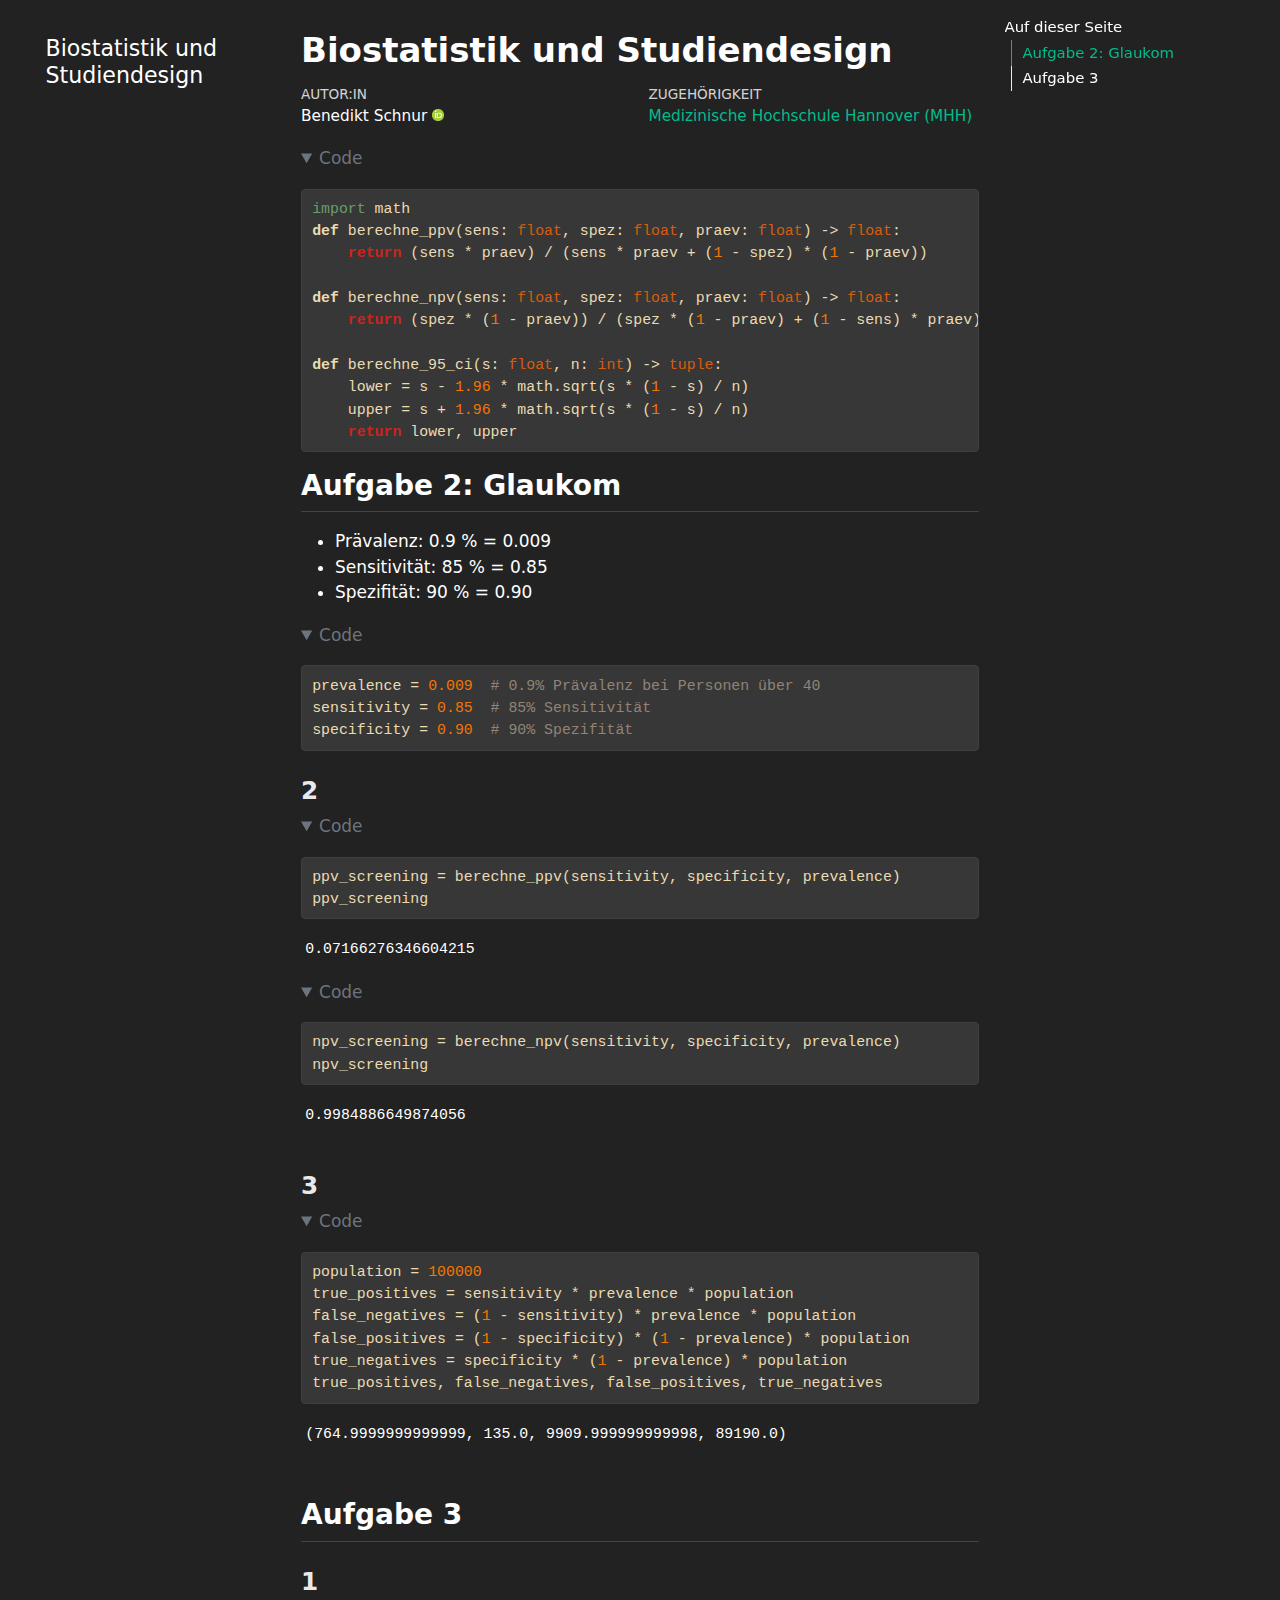
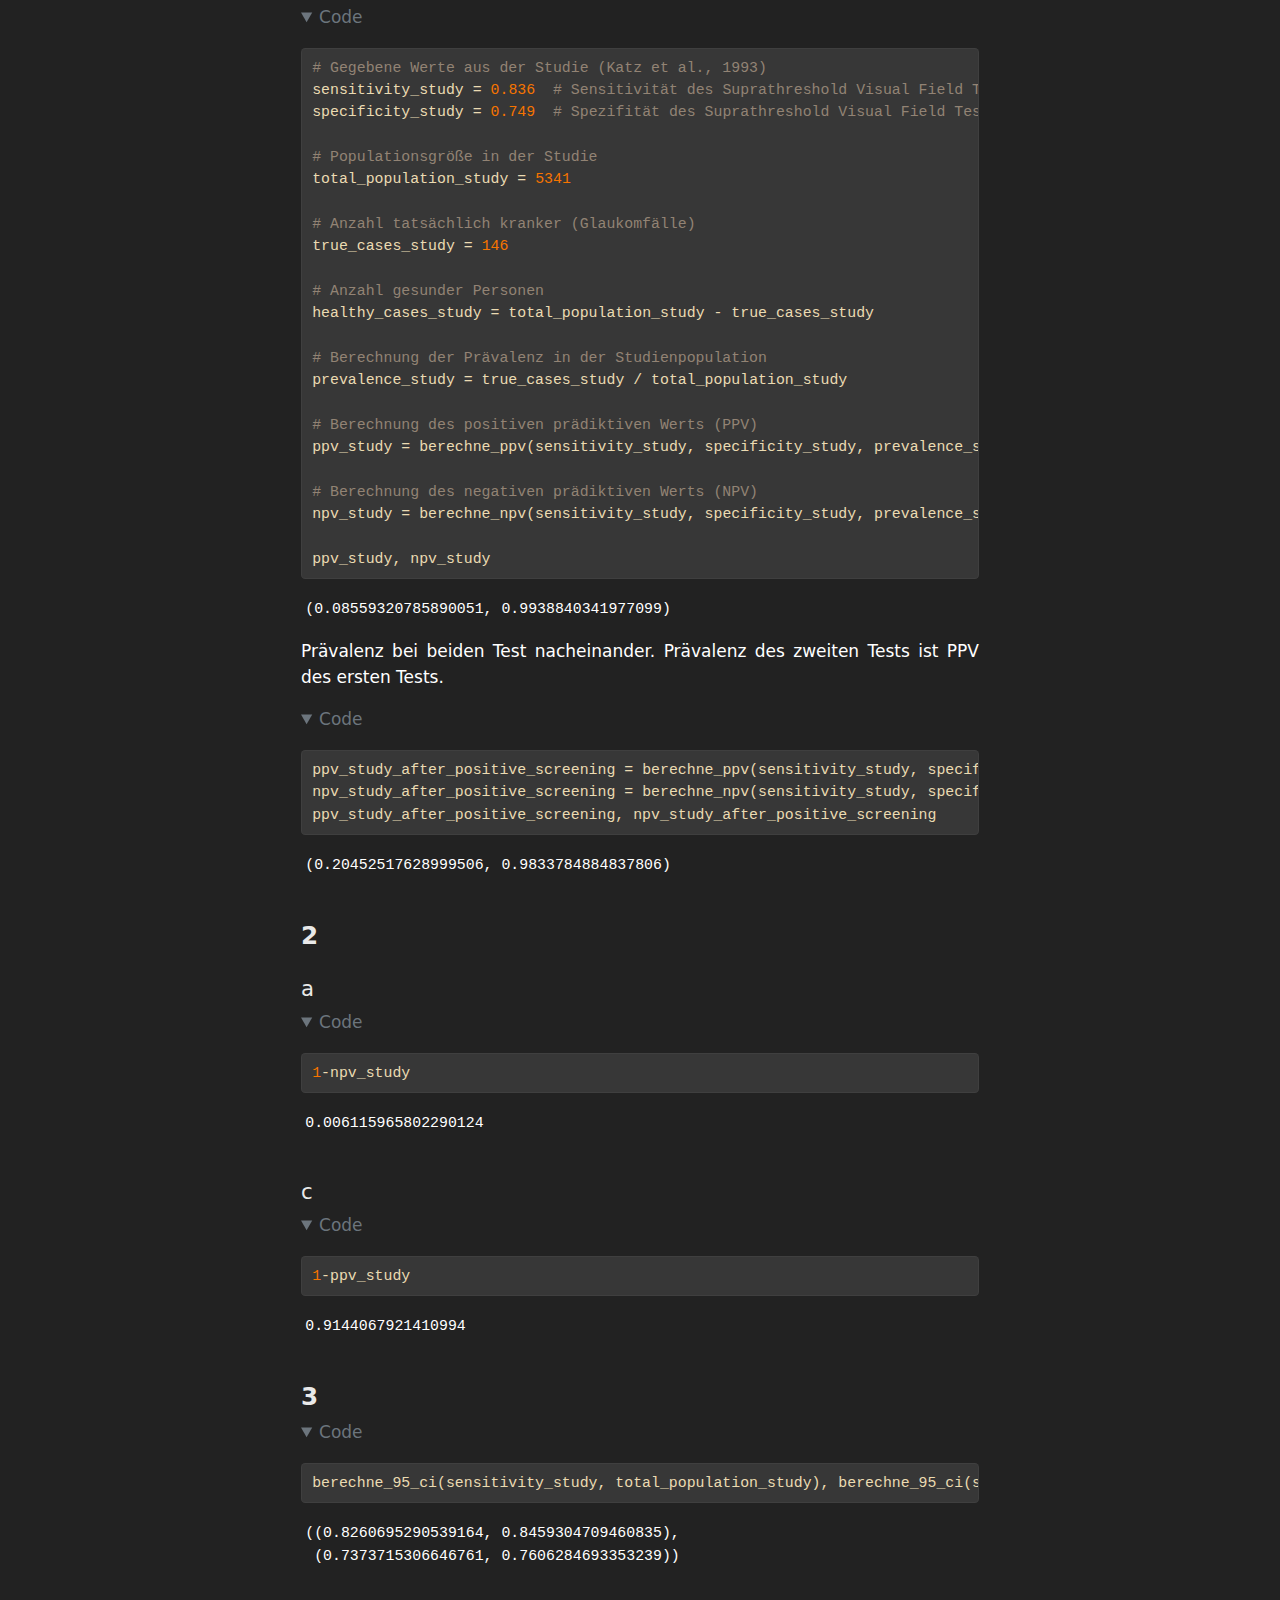
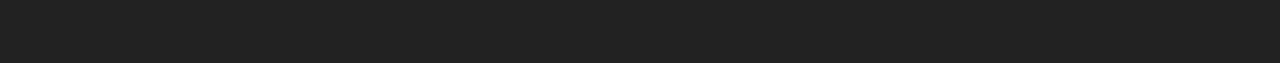
==== index.html @ e406ae49 "Built site for gh-pages" ====
<!DOCTYPE html>
<html xmlns="http://www.w3.org/1999/xhtml" lang="de" xml:lang="de"><head>

<meta charset="utf-8">
<meta name="generator" content="quarto-1.6.40">

<meta name="viewport" content="width=device-width, initial-scale=1.0, user-scalable=yes">

<meta name="author" content="Benedikt Schnur">

<title>Biostatistik und Studiendesign</title>
<style>
code{white-space: pre-wrap;}
span.smallcaps{font-variant: small-caps;}
div.columns{display: flex; gap: min(4vw, 1.5em);}
div.column{flex: auto; overflow-x: auto;}
div.hanging-indent{margin-left: 1.5em; text-indent: -1.5em;}
ul.task-list{list-style: none;}
ul.task-list li input[type="checkbox"] {
width: 0.8em;
margin: 0 0.8em 0.2em -1em;  vertical-align: middle;
}

pre > code.sourceCode { white-space: pre; position: relative; }
pre > code.sourceCode > span { line-height: 1.25; }
pre > code.sourceCode > span:empty { height: 1.2em; }
.sourceCode { overflow: visible; }
code.sourceCode > span { color: inherit; text-decoration: inherit; }
div.sourceCode { margin: 1em 0; }
pre.sourceCode { margin: 0; }
@media screen {
div.sourceCode { overflow: auto; }
}
@media print {
pre > code.sourceCode { white-space: pre-wrap; }
pre > code.sourceCode > span { display: inline-block; text-indent: -5em; padding-left: 5em; }
}
pre.numberSource code
{ counter-reset: source-line 0; }
pre.numberSource code > span
{ position: relative; left: -4em; counter-increment: source-line; }
pre.numberSource code > span > a:first-child::before
{ content: counter(source-line);
position: relative; left: -1em; text-align: right; vertical-align: baseline;
border: none; display: inline-block;
-webkit-touch-callout: none; -webkit-user-select: none;
-khtml-user-select: none; -moz-user-select: none;
-ms-user-select: none; user-select: none;
padding: 0 4px; width: 4em;
}
pre.numberSource { margin-left: 3em; padding-left: 4px; }
div.sourceCode
{ }
@media screen {
pre > code.sourceCode > span > a:first-child::before { text-decoration: underline; }
}
</style>


<script>const headroomChanged = new CustomEvent("quarto-hrChanged", {
  detail: {},
  bubbles: true,
  cancelable: false,
  composed: false,
});

const announceDismiss = () => {
  const annEl = window.document.getElementById("quarto-announcement");
  if (annEl) {
    annEl.remove();

    const annId = annEl.getAttribute("data-announcement-id");
    window.localStorage.setItem(`quarto-announce-${annId}`, "true");
  }
};

const announceRegister = () => {
  const annEl = window.document.getElementById("quarto-announcement");
  if (annEl) {
    const annId = annEl.getAttribute("data-announcement-id");
    const isDismissed =
      window.localStorage.getItem(`quarto-announce-${annId}`) || false;
    if (isDismissed) {
      announceDismiss();
      return;
    } else {
      annEl.classList.remove("hidden");
    }

    const actionEl = annEl.querySelector(".quarto-announcement-action");
    if (actionEl) {
      actionEl.addEventListener("click", function (e) {
        e.preventDefault();
        // Hide the bar immediately
        announceDismiss();
      });
    }
  }
};

window.document.addEventListener("DOMContentLoaded", function () {
  let init = false;

  announceRegister();

  // Manage the back to top button, if one is present.
  let lastScrollTop = window.pageYOffset || document.documentElement.scrollTop;
  const scrollDownBuffer = 5;
  const scrollUpBuffer = 35;
  const btn = document.getElementById("quarto-back-to-top");
  const hideBackToTop = () => {
    btn.style.display = "none";
  };
  const showBackToTop = () => {
    btn.style.display = "inline-block";
  };
  if (btn) {
    window.document.addEventListener(
      "scroll",
      function () {
        const currentScrollTop =
          window.pageYOffset || document.documentElement.scrollTop;

        // Shows and hides the button 'intelligently' as the user scrolls
        if (currentScrollTop - scrollDownBuffer > lastScrollTop) {
          hideBackToTop();
          lastScrollTop = currentScrollTop <= 0 ? 0 : currentScrollTop;
        } else if (currentScrollTop < lastScrollTop - scrollUpBuffer) {
          showBackToTop();
          lastScrollTop = currentScrollTop <= 0 ? 0 : currentScrollTop;
        }

        // Show the button at the bottom, hides it at the top
        if (currentScrollTop <= 0) {
          hideBackToTop();
        } else if (
          window.innerHeight + currentScrollTop >=
          document.body.offsetHeight
        ) {
          showBackToTop();
        }
      },
      false
    );
  }

  function throttle(func, wait) {
    var timeout;
    return function () {
      const context = this;
      const args = arguments;
      const later = function () {
        clearTimeout(timeout);
        timeout = null;
        func.apply(context, args);
      };

      if (!timeout) {
        timeout = setTimeout(later, wait);
      }
    };
  }

  function headerOffset() {
    // Set an offset if there is are fixed top navbar
    const headerEl = window.document.querySelector("header.fixed-top");
    if (headerEl) {
      return headerEl.clientHeight;
    } else {
      return 0;
    }
  }

  function footerOffset() {
    const footerEl = window.document.querySelector("footer.footer");
    if (footerEl) {
      return footerEl.clientHeight;
    } else {
      return 0;
    }
  }

  function dashboardOffset() {
    const dashboardNavEl = window.document.getElementById(
      "quarto-dashboard-header"
    );
    if (dashboardNavEl !== null) {
      return dashboardNavEl.clientHeight;
    } else {
      return 0;
    }
  }

  function updateDocumentOffsetWithoutAnimation() {
    updateDocumentOffset(false);
  }

  function updateDocumentOffset(animated) {
    // set body offset
    const topOffset = headerOffset();
    const bodyOffset = topOffset + footerOffset() + dashboardOffset();
    const bodyEl = window.document.body;
    bodyEl.setAttribute("data-bs-offset", topOffset);
    bodyEl.style.paddingTop = topOffset + "px";

    // deal with sidebar offsets
    const sidebars = window.document.querySelectorAll(
      ".sidebar, .headroom-target"
    );
    sidebars.forEach((sidebar) => {
      if (!animated) {
        sidebar.classList.add("notransition");
        // Remove the no transition class after the animation has time to complete
        setTimeout(function () {
          sidebar.classList.remove("notransition");
        }, 201);
      }

      if (window.Headroom && sidebar.classList.contains("sidebar-unpinned")) {
        sidebar.style.top = "0";
        sidebar.style.maxHeight = "100vh";
      } else {
        sidebar.style.top = topOffset + "px";
        sidebar.style.maxHeight = "calc(100vh - " + topOffset + "px)";
      }
    });

    // allow space for footer
    const mainContainer = window.document.querySelector(".quarto-container");
    if (mainContainer) {
      mainContainer.style.minHeight = "calc(100vh - " + bodyOffset + "px)";
    }

    // link offset
    let linkStyle = window.document.querySelector("#quarto-target-style");
    if (!linkStyle) {
      linkStyle = window.document.createElement("style");
      linkStyle.setAttribute("id", "quarto-target-style");
      window.document.head.appendChild(linkStyle);
    }
    while (linkStyle.firstChild) {
      linkStyle.removeChild(linkStyle.firstChild);
    }
    if (topOffset > 0) {
      linkStyle.appendChild(
        window.document.createTextNode(`
      section:target::before {
        content: "";
        display: block;
        height: ${topOffset}px;
        margin: -${topOffset}px 0 0;
      }`)
      );
    }
    if (init) {
      window.dispatchEvent(headroomChanged);
    }
    init = true;
  }

  // initialize headroom
  var header = window.document.querySelector("#quarto-header");
  if (header && window.Headroom) {
    const headroom = new window.Headroom(header, {
      tolerance: 5,
      onPin: function () {
        const sidebars = window.document.querySelectorAll(
          ".sidebar, .headroom-target"
        );
        sidebars.forEach((sidebar) => {
          sidebar.classList.remove("sidebar-unpinned");
        });
        updateDocumentOffset();
      },
      onUnpin: function () {
        const sidebars = window.document.querySelectorAll(
          ".sidebar, .headroom-target"
        );
        sidebars.forEach((sidebar) => {
          sidebar.classList.add("sidebar-unpinned");
        });
        updateDocumentOffset();
      },
    });
    headroom.init();

    let frozen = false;
    window.quartoToggleHeadroom = function () {
      if (frozen) {
        headroom.unfreeze();
        frozen = false;
      } else {
        headroom.freeze();
        frozen = true;
      }
    };
  }

  window.addEventListener(
    "hashchange",
    function (e) {
      if (
        getComputedStyle(document.documentElement).scrollBehavior !== "smooth"
      ) {
        window.scrollTo(0, window.pageYOffset - headerOffset());
      }
    },
    false
  );

  // Observe size changed for the header
  const headerEl = window.document.querySelector("header.fixed-top");
  if (headerEl && window.ResizeObserver) {
    const observer = new window.ResizeObserver(() => {
      setTimeout(updateDocumentOffsetWithoutAnimation, 0);
    });
    observer.observe(headerEl, {
      attributes: true,
      childList: true,
      characterData: true,
    });
  } else {
    window.addEventListener(
      "resize",
      throttle(updateDocumentOffsetWithoutAnimation, 50)
    );
  }
  setTimeout(updateDocumentOffsetWithoutAnimation, 250);

  // fixup index.html links if we aren't on the filesystem
  if (window.location.protocol !== "file:") {
    const links = window.document.querySelectorAll("a");
    for (let i = 0; i < links.length; i++) {
      if (links[i].href) {
        links[i].dataset.originalHref = links[i].href;
        links[i].href = links[i].href.replace(/\/index\.html/, "/");
      }
    }

    // Fixup any sharing links that require urls
    // Append url to any sharing urls
    const sharingLinks = window.document.querySelectorAll(
      "a.sidebar-tools-main-item, a.quarto-navigation-tool, a.quarto-navbar-tools, a.quarto-navbar-tools-item"
    );
    for (let i = 0; i < sharingLinks.length; i++) {
      const sharingLink = sharingLinks[i];
      const href = sharingLink.getAttribute("href");
      if (href) {
        sharingLink.setAttribute(
          "href",
          href.replace("|url|", window.location.href)
        );
      }
    }

    // Scroll the active navigation item into view, if necessary
    const navSidebar = window.document.querySelector("nav#quarto-sidebar");
    if (navSidebar) {
      // Find the active item
      const activeItem = navSidebar.querySelector("li.sidebar-item a.active");
      if (activeItem) {
        // Wait for the scroll height and height to resolve by observing size changes on the
        // nav element that is scrollable
        const resizeObserver = new ResizeObserver((_entries) => {
          // The bottom of the element
          const elBottom = activeItem.offsetTop;
          const viewBottom = navSidebar.scrollTop + navSidebar.clientHeight;

          // The element height and scroll height are the same, then we are still loading
          if (viewBottom !== navSidebar.scrollHeight) {
            // Determine if the item isn't visible and scroll to it
            if (elBottom >= viewBottom) {
              navSidebar.scrollTop = elBottom;
            }

            // stop observing now since we've completed the scroll
            resizeObserver.unobserve(navSidebar);
          }
        });
        resizeObserver.observe(navSidebar);
      }
    }
  }
});
</script>
<script>/*!
 * headroom.js v0.12.0 - Give your page some headroom. Hide your header until you need it
 * Copyright (c) 2020 Nick Williams - http://wicky.nillia.ms/headroom.js
 * License: MIT
 */

!function(t,n){"object"==typeof exports&&"undefined"!=typeof module?module.exports=n():"function"==typeof define&&define.amd?define(n):(t=t||self).Headroom=n()}(this,function(){"use strict";function t(){return"undefined"!=typeof window}function d(t){return function(t){return t&&t.document&&function(t){return 9===t.nodeType}(t.document)}(t)?function(t){var n=t.document,o=n.body,s=n.documentElement;return{scrollHeight:function(){return Math.max(o.scrollHeight,s.scrollHeight,o.offsetHeight,s.offsetHeight,o.clientHeight,s.clientHeight)},height:function(){return t.innerHeight||s.clientHeight||o.clientHeight},scrollY:function(){return void 0!==t.pageYOffset?t.pageYOffset:(s||o.parentNode||o).scrollTop}}}(t):function(t){return{scrollHeight:function(){return Math.max(t.scrollHeight,t.offsetHeight,t.clientHeight)},height:function(){return Math.max(t.offsetHeight,t.clientHeight)},scrollY:function(){return t.scrollTop}}}(t)}function n(t,s,e){var n,o=function(){var n=!1;try{var t={get passive(){n=!0}};window.addEventListener("test",t,t),window.removeEventListener("test",t,t)}catch(t){n=!1}return n}(),i=!1,r=d(t),l=r.scrollY(),a={};function c(){var t=Math.round(r.scrollY()),n=r.height(),o=r.scrollHeight();a.scrollY=t,a.lastScrollY=l,a.direction=l<t?"down":"up",a.distance=Math.abs(t-l),a.isOutOfBounds=t<0||o<t+n,a.top=t<=s.offset[a.direction],a.bottom=o<=t+n,a.toleranceExceeded=a.distance>s.tolerance[a.direction],e(a),l=t,i=!1}function h(){i||(i=!0,n=requestAnimationFrame(c))}var u=!!o&&{passive:!0,capture:!1};return t.addEventListener("scroll",h,u),c(),{destroy:function(){cancelAnimationFrame(n),t.removeEventListener("scroll",h,u)}}}function o(t){return t===Object(t)?t:{down:t,up:t}}function s(t,n){n=n||{},Object.assign(this,s.options,n),this.classes=Object.assign({},s.options.classes,n.classes),this.elem=t,this.tolerance=o(this.tolerance),this.offset=o(this.offset),this.initialised=!1,this.frozen=!1}return s.prototype={constructor:s,init:function(){return s.cutsTheMustard&&!this.initialised&&(this.addClass("initial"),this.initialised=!0,setTimeout(function(t){t.scrollTracker=n(t.scroller,{offset:t.offset,tolerance:t.tolerance},t.update.bind(t))},100,this)),this},destroy:function(){this.initialised=!1,Object.keys(this.classes).forEach(this.removeClass,this),this.scrollTracker.destroy()},unpin:function(){!this.hasClass("pinned")&&this.hasClass("unpinned")||(this.addClass("unpinned"),this.removeClass("pinned"),this.onUnpin&&this.onUnpin.call(this))},pin:function(){this.hasClass("unpinned")&&(this.addClass("pinned"),this.removeClass("unpinned"),this.onPin&&this.onPin.call(this))},freeze:function(){this.frozen=!0,this.addClass("frozen")},unfreeze:function(){this.frozen=!1,this.removeClass("frozen")},top:function(){this.hasClass("top")||(this.addClass("top"),this.removeClass("notTop"),this.onTop&&this.onTop.call(this))},notTop:function(){this.hasClass("notTop")||(this.addClass("notTop"),this.removeClass("top"),this.onNotTop&&this.onNotTop.call(this))},bottom:function(){this.hasClass("bottom")||(this.addClass("bottom"),this.removeClass("notBottom"),this.onBottom&&this.onBottom.call(this))},notBottom:function(){this.hasClass("notBottom")||(this.addClass("notBottom"),this.removeClass("bottom"),this.onNotBottom&&this.onNotBottom.call(this))},shouldUnpin:function(t){return"down"===t.direction&&!t.top&&t.toleranceExceeded},shouldPin:function(t){return"up"===t.direction&&t.toleranceExceeded||t.top},addClass:function(t){this.elem.classList.add.apply(this.elem.classList,this.classes[t].split(" "))},removeClass:function(t){this.elem.classList.remove.apply(this.elem.classList,this.classes[t].split(" "))},hasClass:function(t){return this.classes[t].split(" ").every(function(t){return this.classList.contains(t)},this.elem)},update:function(t){t.isOutOfBounds||!0!==this.frozen&&(t.top?this.top():this.notTop(),t.bottom?this.bottom():this.notBottom(),this.shouldUnpin(t)?this.unpin():this.shouldPin(t)&&this.pin())}},s.options={tolerance:{up:0,down:0},offset:0,scroller:t()?window:null,classes:{frozen:"headroom--frozen",pinned:"headroom--pinned",unpinned:"headroom--unpinned",top:"headroom--top",notTop:"headroom--not-top",bottom:"headroom--bottom",notBottom:"headroom--not-bottom",initial:"headroom"}},s.cutsTheMustard=!!(t()&&function(){}.bind&&"classList"in document.documentElement&&Object.assign&&Object.keys&&requestAnimationFrame),s});
</script>
<script>/*!
 * clipboard.js v2.0.11
 * https://clipboardjs.com/
 *
 * Licensed MIT © Zeno Rocha
 */
!function(t,e){"object"==typeof exports&&"object"==typeof module?module.exports=e():"function"==typeof define&&define.amd?define([],e):"object"==typeof exports?exports.ClipboardJS=e():t.ClipboardJS=e()}(this,function(){return n={686:function(t,e,n){"use strict";n.d(e,{default:function(){return b}});var e=n(279),i=n.n(e),e=n(370),u=n.n(e),e=n(817),r=n.n(e);function c(t){try{return document.execCommand(t)}catch(t){return}}var a=function(t){t=r()(t);return c("cut"),t};function o(t,e){var n,o,t=(n=t,o="rtl"===document.documentElement.getAttribute("dir"),(t=document.createElement("textarea")).style.fontSize="12pt",t.style.border="0",t.style.padding="0",t.style.margin="0",t.style.position="absolute",t.style[o?"right":"left"]="-9999px",o=window.pageYOffset||document.documentElement.scrollTop,t.style.top="".concat(o,"px"),t.setAttribute("readonly",""),t.value=n,t);return e.container.appendChild(t),e=r()(t),c("copy"),t.remove(),e}var f=function(t){var e=1<arguments.length&&void 0!==arguments[1]?arguments[1]:{container:document.body},n="";return"string"==typeof t?n=o(t,e):t instanceof HTMLInputElement&&!["text","search","url","tel","password"].includes(null==t?void 0:t.type)?n=o(t.value,e):(n=r()(t),c("copy")),n};function l(t){return(l="function"==typeof Symbol&&"symbol"==typeof Symbol.iterator?function(t){return typeof t}:function(t){return t&&"function"==typeof Symbol&&t.constructor===Symbol&&t!==Symbol.prototype?"symbol":typeof t})(t)}var s=function(){var t=0<arguments.length&&void 0!==arguments[0]?arguments[0]:{},e=t.action,n=void 0===e?"copy":e,o=t.container,e=t.target,t=t.text;if("copy"!==n&&"cut"!==n)throw new Error('Invalid "action" value, use either "copy" or "cut"');if(void 0!==e){if(!e||"object"!==l(e)||1!==e.nodeType)throw new Error('Invalid "target" value, use a valid Element');if("copy"===n&&e.hasAttribute("disabled"))throw new Error('Invalid "target" attribute. Please use "readonly" instead of "disabled" attribute');if("cut"===n&&(e.hasAttribute("readonly")||e.hasAttribute("disabled")))throw new Error('Invalid "target" attribute. You can\'t cut text from elements with "readonly" or "disabled" attributes')}return t?f(t,{container:o}):e?"cut"===n?a(e):f(e,{container:o}):void 0};function p(t){return(p="function"==typeof Symbol&&"symbol"==typeof Symbol.iterator?function(t){return typeof t}:function(t){return t&&"function"==typeof Symbol&&t.constructor===Symbol&&t!==Symbol.prototype?"symbol":typeof t})(t)}function d(t,e){for(var n=0;n<e.length;n++){var o=e[n];o.enumerable=o.enumerable||!1,o.configurable=!0,"value"in o&&(o.writable=!0),Object.defineProperty(t,o.key,o)}}function y(t,e){return(y=Object.setPrototypeOf||function(t,e){return t.__proto__=e,t})(t,e)}function h(n){var o=function(){if("undefined"==typeof Reflect||!Reflect.construct)return!1;if(Reflect.construct.sham)return!1;if("function"==typeof Proxy)return!0;try{return Date.prototype.toString.call(Reflect.construct(Date,[],function(){})),!0}catch(t){return!1}}();return function(){var t,e=v(n);return t=o?(t=v(this).constructor,Reflect.construct(e,arguments,t)):e.apply(this,arguments),e=this,!(t=t)||"object"!==p(t)&&"function"!=typeof t?function(t){if(void 0!==t)return t;throw new ReferenceError("this hasn't been initialised - super() hasn't been called")}(e):t}}function v(t){return(v=Object.setPrototypeOf?Object.getPrototypeOf:function(t){return t.__proto__||Object.getPrototypeOf(t)})(t)}function m(t,e){t="data-clipboard-".concat(t);if(e.hasAttribute(t))return e.getAttribute(t)}var b=function(){!function(t,e){if("function"!=typeof e&&null!==e)throw new TypeError("Super expression must either be null or a function");t.prototype=Object.create(e&&e.prototype,{constructor:{value:t,writable:!0,configurable:!0}}),e&&y(t,e)}(r,i());var t,e,n,o=h(r);function r(t,e){var n;return function(t){if(!(t instanceof r))throw new TypeError("Cannot call a class as a function")}(this),(n=o.call(this)).resolveOptions(e),n.listenClick(t),n}return t=r,n=[{key:"copy",value:function(t){var e=1<arguments.length&&void 0!==arguments[1]?arguments[1]:{container:document.body};return f(t,e)}},{key:"cut",value:function(t){return a(t)}},{key:"isSupported",value:function(){var t=0<arguments.length&&void 0!==arguments[0]?arguments[0]:["copy","cut"],t="string"==typeof t?[t]:t,e=!!document.queryCommandSupported;return t.forEach(function(t){e=e&&!!document.queryCommandSupported(t)}),e}}],(e=[{key:"resolveOptions",value:function(){var t=0<arguments.length&&void 0!==arguments[0]?arguments[0]:{};this.action="function"==typeof t.action?t.action:this.defaultAction,this.target="function"==typeof t.target?t.target:this.defaultTarget,this.text="function"==typeof t.text?t.text:this.defaultText,this.container="object"===p(t.container)?t.container:document.body}},{key:"listenClick",value:function(t){var e=this;this.listener=u()(t,"click",function(t){return e.onClick(t)})}},{key:"onClick",value:function(t){var e=t.delegateTarget||t.currentTarget,n=this.action(e)||"copy",t=s({action:n,container:this.container,target:this.target(e),text:this.text(e)});this.emit(t?"success":"error",{action:n,text:t,trigger:e,clearSelection:function(){e&&e.focus(),window.getSelection().removeAllRanges()}})}},{key:"defaultAction",value:function(t){return m("action",t)}},{key:"defaultTarget",value:function(t){t=m("target",t);if(t)return document.querySelector(t)}},{key:"defaultText",value:function(t){return m("text",t)}},{key:"destroy",value:function(){this.listener.destroy()}}])&&d(t.prototype,e),n&&d(t,n),r}()},828:function(t){var e;"undefined"==typeof Element||Element.prototype.matches||((e=Element.prototype).matches=e.matchesSelector||e.mozMatchesSelector||e.msMatchesSelector||e.oMatchesSelector||e.webkitMatchesSelector),t.exports=function(t,e){for(;t&&9!==t.nodeType;){if("function"==typeof t.matches&&t.matches(e))return t;t=t.parentNode}}},438:function(t,e,n){var u=n(828);function i(t,e,n,o,r){var i=function(e,n,t,o){return function(t){t.delegateTarget=u(t.target,n),t.delegateTarget&&o.call(e,t)}}.apply(this,arguments);return t.addEventListener(n,i,r),{destroy:function(){t.removeEventListener(n,i,r)}}}t.exports=function(t,e,n,o,r){return"function"==typeof t.addEventListener?i.apply(null,arguments):"function"==typeof n?i.bind(null,document).apply(null,arguments):("string"==typeof t&&(t=document.querySelectorAll(t)),Array.prototype.map.call(t,function(t){return i(t,e,n,o,r)}))}},879:function(t,n){n.node=function(t){return void 0!==t&&t instanceof HTMLElement&&1===t.nodeType},n.nodeList=function(t){var e=Object.prototype.toString.call(t);return void 0!==t&&("[object NodeList]"===e||"[object HTMLCollection]"===e)&&"length"in t&&(0===t.length||n.node(t[0]))},n.string=function(t){return"string"==typeof t||t instanceof String},n.fn=function(t){return"[object Function]"===Object.prototype.toString.call(t)}},370:function(t,e,n){var f=n(879),l=n(438);t.exports=function(t,e,n){if(!t&&!e&&!n)throw new Error("Missing required arguments");if(!f.string(e))throw new TypeError("Second argument must be a String");if(!f.fn(n))throw new TypeError("Third argument must be a Function");if(f.node(t))return c=e,a=n,(u=t).addEventListener(c,a),{destroy:function(){u.removeEventListener(c,a)}};if(f.nodeList(t))return o=t,r=e,i=n,Array.prototype.forEach.call(o,function(t){t.addEventListener(r,i)}),{destroy:function(){Array.prototype.forEach.call(o,function(t){t.removeEventListener(r,i)})}};if(f.string(t))return t=t,e=e,n=n,l(document.body,t,e,n);throw new TypeError("First argument must be a String, HTMLElement, HTMLCollection, or NodeList");var o,r,i,u,c,a}},817:function(t){t.exports=function(t){var e,n="SELECT"===t.nodeName?(t.focus(),t.value):"INPUT"===t.nodeName||"TEXTAREA"===t.nodeName?((e=t.hasAttribute("readonly"))||t.setAttribute("readonly",""),t.select(),t.setSelectionRange(0,t.value.length),e||t.removeAttribute("readonly"),t.value):(t.hasAttribute("contenteditable")&&t.focus(),n=window.getSelection(),(e=document.createRange()).selectNodeContents(t),n.removeAllRanges(),n.addRange(e),n.toString());return n}},279:function(t){function e(){}e.prototype={on:function(t,e,n){var o=this.e||(this.e={});return(o[t]||(o[t]=[])).push({fn:e,ctx:n}),this},once:function(t,e,n){var o=this;function r(){o.off(t,r),e.apply(n,arguments)}return r._=e,this.on(t,r,n)},emit:function(t){for(var e=[].slice.call(arguments,1),n=((this.e||(this.e={}))[t]||[]).slice(),o=0,r=n.length;o<r;o++)n[o].fn.apply(n[o].ctx,e);return this},off:function(t,e){var n=this.e||(this.e={}),o=n[t],r=[];if(o&&e)for(var i=0,u=o.length;i<u;i++)o[i].fn!==e&&o[i].fn._!==e&&r.push(o[i]);return r.length?n[t]=r:delete n[t],this}},t.exports=e,t.exports.TinyEmitter=e}},r={},o.n=function(t){var e=t&&t.__esModule?function(){return t.default}:function(){return t};return o.d(e,{a:e}),e},o.d=function(t,e){for(var n in e)o.o(e,n)&&!o.o(t,n)&&Object.defineProperty(t,n,{enumerable:!0,get:e[n]})},o.o=function(t,e){return Object.prototype.hasOwnProperty.call(t,e)},o(686).default;function o(t){if(r[t])return r[t].exports;var e=r[t]={exports:{}};return n[t](e,e.exports,o),e.exports}var n,r});</script>
<script>/*! @algolia/autocomplete-js 1.11.1 | MIT License | © Algolia, Inc. and contributors | https://github.com/algolia/autocomplete */
!function(e,t){"object"==typeof exports&&"undefined"!=typeof module?t(exports):"function"==typeof define&&define.amd?define(["exports"],t):t((e="undefined"!=typeof globalThis?globalThis:e||self)["@algolia/autocomplete-js"]={})}(this,(function(e){"use strict";function t(e,t){var n=Object.keys(e);if(Object.getOwnPropertySymbols){var r=Object.getOwnPropertySymbols(e);t&&(r=r.filter((function(t){return Object.getOwnPropertyDescriptor(e,t).enumerable}))),n.push.apply(n,r)}return n}function n(e){for(var n=1;n<arguments.length;n++){var r=null!=arguments[n]?arguments[n]:{};n%2?t(Object(r),!0).forEach((function(t){o(e,t,r[t])})):Object.getOwnPropertyDescriptors?Object.defineProperties(e,Object.getOwnPropertyDescriptors(r)):t(Object(r)).forEach((function(t){Object.defineProperty(e,t,Object.getOwnPropertyDescriptor(r,t))}))}return e}function r(e){return r="function"==typeof Symbol&&"symbol"==typeof Symbol.iterator?function(e){return typeof e}:function(e){return e&&"function"==typeof Symbol&&e.constructor===Symbol&&e!==Symbol.prototype?"symbol":typeof e},r(e)}function o(e,t,n){return(t=function(e){var t=function(e,t){if("object"!=typeof e||null===e)return e;var n=e[Symbol.toPrimitive];if(void 0!==n){var r=n.call(e,t||"default");if("object"!=typeof r)return r;throw new TypeError("@@toPrimitive must return a primitive value.")}return("string"===t?String:Number)(e)}(e,"string");return"symbol"==typeof t?t:String(t)}(t))in e?Object.defineProperty(e,t,{value:n,enumerable:!0,configurable:!0,writable:!0}):e[t]=n,e}function i(){return i=Object.assign?Object.assign.bind():function(e){for(var t=1;t<arguments.length;t++){var n=arguments[t];for(var r in n)Object.prototype.hasOwnProperty.call(n,r)&&(e[r]=n[r])}return e},i.apply(this,arguments)}function u(e,t){if(null==e)return{};var n,r,o=function(e,t){if(null==e)return{};var n,r,o={},i=Object.keys(e);for(r=0;r<i.length;r++)n=i[r],t.indexOf(n)>=0||(o[n]=e[n]);return o}(e,t);if(Object.getOwnPropertySymbols){var i=Object.getOwnPropertySymbols(e);for(r=0;r<i.length;r++)n=i[r],t.indexOf(n)>=0||Object.prototype.propertyIsEnumerable.call(e,n)&&(o[n]=e[n])}return o}function a(e,t){return function(e){if(Array.isArray(e))return e}(e)||function(e,t){var n=null==e?null:"undefined"!=typeof Symbol&&e[Symbol.iterator]||e["@@iterator"];if(null!=n){var r,o,i,u,a=[],l=!0,c=!1;try{if(i=(n=n.call(e)).next,0===t){if(Object(n)!==n)return;l=!1}else for(;!(l=(r=i.call(n)).done)&&(a.push(r.value),a.length!==t);l=!0);}catch(e){c=!0,o=e}finally{try{if(!l&&null!=n.return&&(u=n.return(),Object(u)!==u))return}finally{if(c)throw o}}return a}}(e,t)||c(e,t)||function(){throw new TypeError("Invalid attempt to destructure non-iterable instance.\nIn order to be iterable, non-array objects must have a [Symbol.iterator]() method.")}()}function l(e){return function(e){if(Array.isArray(e))return s(e)}(e)||function(e){if("undefined"!=typeof Symbol&&null!=e[Symbol.iterator]||null!=e["@@iterator"])return Array.from(e)}(e)||c(e)||function(){throw new TypeError("Invalid attempt to spread non-iterable instance.\nIn order to be iterable, non-array objects must have a [Symbol.iterator]() method.")}()}function c(e,t){if(e){if("string"==typeof e)return s(e,t);var n=Object.prototype.toString.call(e).slice(8,-1);return"Object"===n&&e.constructor&&(n=e.constructor.name),"Map"===n||"Set"===n?Array.from(e):"Arguments"===n||/^(?:Ui|I)nt(?:8|16|32)(?:Clamped)?Array$/.test(n)?s(e,t):void 0}}function s(e,t){(null==t||t>e.length)&&(t=e.length);for(var n=0,r=new Array(t);n<t;n++)r[n]=e[n];return r}function f(e){return{current:e}}function p(e,t){var n=void 0;return function(){for(var r=arguments.length,o=new Array(r),i=0;i<r;i++)o[i]=arguments[i];n&&clearTimeout(n),n=setTimeout((function(){return e.apply(void 0,o)}),t)}}function m(e){return e.reduce((function(e,t){return e.concat(t)}),[])}var v=0;function d(){return"autocomplete-".concat(v++)}function y(e,t){return t.reduce((function(e,t){return e&&e[t]}),e)}function b(e){return 0===e.collections.length?0:e.collections.reduce((function(e,t){return e+t.items.length}),0)}function g(e){return e!==Object(e)}function h(e,t){if(e===t)return!0;if(g(e)||g(t)||"function"==typeof e||"function"==typeof t)return e===t;if(Object.keys(e).length!==Object.keys(t).length)return!1;for(var n=0,r=Object.keys(e);n<r.length;n++){var o=r[n];if(!(o in t))return!1;if(!h(e[o],t[o]))return!1}return!0}var O=function(){};var _="1.11.1",S=[{segment:"autocomplete-core",version:_}];function j(e){var t=e.item,n=e.items,r=void 0===n?[]:n;return{index:t.__autocomplete_indexName,items:[t],positions:[1+r.findIndex((function(e){return e.objectID===t.objectID}))],queryID:t.__autocomplete_queryID,algoliaSource:["autocomplete"]}}function P(e,t){return function(e){if(Array.isArray(e))return e}(e)||function(e,t){var n=null==e?null:"undefined"!=typeof Symbol&&e[Symbol.iterator]||e["@@iterator"];if(null!=n){var r,o,i,u,a=[],l=!0,c=!1;try{if(i=(n=n.call(e)).next,0===t){if(Object(n)!==n)return;l=!1}else for(;!(l=(r=i.call(n)).done)&&(a.push(r.value),a.length!==t);l=!0);}catch(e){c=!0,o=e}finally{try{if(!l&&null!=n.return&&(u=n.return(),Object(u)!==u))return}finally{if(c)throw o}}return a}}(e,t)||function(e,t){if(!e)return;if("string"==typeof e)return w(e,t);var n=Object.prototype.toString.call(e).slice(8,-1);"Object"===n&&e.constructor&&(n=e.constructor.name);if("Map"===n||"Set"===n)return Array.from(e);if("Arguments"===n||/^(?:Ui|I)nt(?:8|16|32)(?:Clamped)?Array$/.test(n))return w(e,t)}(e,t)||function(){throw new TypeError("Invalid attempt to destructure non-iterable instance.\nIn order to be iterable, non-array objects must have a [Symbol.iterator]() method.")}()}function w(e,t){(null==t||t>e.length)&&(t=e.length);for(var n=0,r=new Array(t);n<t;n++)r[n]=e[n];return r}var I=["items"],A=["items"];function E(e){return E="function"==typeof Symbol&&"symbol"==typeof Symbol.iterator?function(e){return typeof e}:function(e){return e&&"function"==typeof Symbol&&e.constructor===Symbol&&e!==Symbol.prototype?"symbol":typeof e},E(e)}function D(e){return function(e){if(Array.isArray(e))return C(e)}(e)||function(e){if("undefined"!=typeof Symbol&&null!=e[Symbol.iterator]||null!=e["@@iterator"])return Array.from(e)}(e)||function(e,t){if(!e)return;if("string"==typeof e)return C(e,t);var n=Object.prototype.toString.call(e).slice(8,-1);"Object"===n&&e.constructor&&(n=e.constructor.name);if("Map"===n||"Set"===n)return Array.from(e);if("Arguments"===n||/^(?:Ui|I)nt(?:8|16|32)(?:Clamped)?Array$/.test(n))return C(e,t)}(e)||function(){throw new TypeError("Invalid attempt to spread non-iterable instance.\nIn order to be iterable, non-array objects must have a [Symbol.iterator]() method.")}()}function C(e,t){(null==t||t>e.length)&&(t=e.length);for(var n=0,r=new Array(t);n<t;n++)r[n]=e[n];return r}function k(e,t){if(null==e)return{};var n,r,o=function(e,t){if(null==e)return{};var n,r,o={},i=Object.keys(e);for(r=0;r<i.length;r++)n=i[r],t.indexOf(n)>=0||(o[n]=e[n]);return o}(e,t);if(Object.getOwnPropertySymbols){var i=Object.getOwnPropertySymbols(e);for(r=0;r<i.length;r++)n=i[r],t.indexOf(n)>=0||Object.prototype.propertyIsEnumerable.call(e,n)&&(o[n]=e[n])}return o}function x(e,t){var n=Object.keys(e);if(Object.getOwnPropertySymbols){var r=Object.getOwnPropertySymbols(e);t&&(r=r.filter((function(t){return Object.getOwnPropertyDescriptor(e,t).enumerable}))),n.push.apply(n,r)}return n}function N(e){for(var t=1;t<arguments.length;t++){var n=null!=arguments[t]?arguments[t]:{};t%2?x(Object(n),!0).forEach((function(t){T(e,t,n[t])})):Object.getOwnPropertyDescriptors?Object.defineProperties(e,Object.getOwnPropertyDescriptors(n)):x(Object(n)).forEach((function(t){Object.defineProperty(e,t,Object.getOwnPropertyDescriptor(n,t))}))}return e}function T(e,t,n){return(t=function(e){var t=function(e,t){if("object"!==E(e)||null===e)return e;var n=e[Symbol.toPrimitive];if(void 0!==n){var r=n.call(e,t||"default");if("object"!==E(r))return r;throw new TypeError("@@toPrimitive must return a primitive value.")}return("string"===t?String:Number)(e)}(e,"string");return"symbol"===E(t)?t:String(t)}(t))in e?Object.defineProperty(e,t,{value:n,enumerable:!0,configurable:!0,writable:!0}):e[t]=n,e}function q(e){for(var t=arguments.length>1&&void 0!==arguments[1]?arguments[1]:20,n=[],r=0;r<e.objectIDs.length;r+=t)n.push(N(N({},e),{},{objectIDs:e.objectIDs.slice(r,r+t)}));return n}function B(e){return e.map((function(e){var t=e.items,n=k(e,I);return N(N({},n),{},{objectIDs:(null==t?void 0:t.map((function(e){return e.objectID})))||n.objectIDs})}))}function R(e){var t,n,r,o=(t=P((e.version||"").split(".").map(Number),2),n=t[0],r=t[1],n>=3||2===n&&r>=4||1===n&&r>=10);function i(t,n,r){if(o&&void 0!==r){var i=r[0].__autocomplete_algoliaCredentials,u={"X-Algolia-Application-Id":i.appId,"X-Algolia-API-Key":i.apiKey};e.apply(void 0,[t].concat(D(n),[{headers:u}]))}else e.apply(void 0,[t].concat(D(n)))}return{init:function(t,n){e("init",{appId:t,apiKey:n})},setUserToken:function(t){e("setUserToken",t)},clickedObjectIDsAfterSearch:function(){for(var e=arguments.length,t=new Array(e),n=0;n<e;n++)t[n]=arguments[n];t.length>0&&i("clickedObjectIDsAfterSearch",B(t),t[0].items)},clickedObjectIDs:function(){for(var e=arguments.length,t=new Array(e),n=0;n<e;n++)t[n]=arguments[n];t.length>0&&i("clickedObjectIDs",B(t),t[0].items)},clickedFilters:function(){for(var t=arguments.length,n=new Array(t),r=0;r<t;r++)n[r]=arguments[r];n.length>0&&e.apply(void 0,["clickedFilters"].concat(n))},convertedObjectIDsAfterSearch:function(){for(var e=arguments.length,t=new Array(e),n=0;n<e;n++)t[n]=arguments[n];t.length>0&&i("convertedObjectIDsAfterSearch",B(t),t[0].items)},convertedObjectIDs:function(){for(var e=arguments.length,t=new Array(e),n=0;n<e;n++)t[n]=arguments[n];t.length>0&&i("convertedObjectIDs",B(t),t[0].items)},convertedFilters:function(){for(var t=arguments.length,n=new Array(t),r=0;r<t;r++)n[r]=arguments[r];n.length>0&&e.apply(void 0,["convertedFilters"].concat(n))},viewedObjectIDs:function(){for(var e=arguments.length,t=new Array(e),n=0;n<e;n++)t[n]=arguments[n];t.length>0&&t.reduce((function(e,t){var n=t.items,r=k(t,A);return[].concat(D(e),D(q(N(N({},r),{},{objectIDs:(null==n?void 0:n.map((function(e){return e.objectID})))||r.objectIDs})).map((function(e){return{items:n,payload:e}}))))}),[]).forEach((function(e){var t=e.items;return i("viewedObjectIDs",[e.payload],t)}))},viewedFilters:function(){for(var t=arguments.length,n=new Array(t),r=0;r<t;r++)n[r]=arguments[r];n.length>0&&e.apply(void 0,["viewedFilters"].concat(n))}}}function F(e){var t=e.items.reduce((function(e,t){var n;return e[t.__autocomplete_indexName]=(null!==(n=e[t.__autocomplete_indexName])&&void 0!==n?n:[]).concat(t),e}),{});return Object.keys(t).map((function(e){return{index:e,items:t[e],algoliaSource:["autocomplete"]}}))}function L(e){return e.objectID&&e.__autocomplete_indexName&&e.__autocomplete_queryID}function U(e){return U="function"==typeof Symbol&&"symbol"==typeof Symbol.iterator?function(e){return typeof e}:function(e){return e&&"function"==typeof Symbol&&e.constructor===Symbol&&e!==Symbol.prototype?"symbol":typeof e},U(e)}function M(e){return function(e){if(Array.isArray(e))return H(e)}(e)||function(e){if("undefined"!=typeof Symbol&&null!=e[Symbol.iterator]||null!=e["@@iterator"])return Array.from(e)}(e)||function(e,t){if(!e)return;if("string"==typeof e)return H(e,t);var n=Object.prototype.toString.call(e).slice(8,-1);"Object"===n&&e.constructor&&(n=e.constructor.name);if("Map"===n||"Set"===n)return Array.from(e);if("Arguments"===n||/^(?:Ui|I)nt(?:8|16|32)(?:Clamped)?Array$/.test(n))return H(e,t)}(e)||function(){throw new TypeError("Invalid attempt to spread non-iterable instance.\nIn order to be iterable, non-array objects must have a [Symbol.iterator]() method.")}()}function H(e,t){(null==t||t>e.length)&&(t=e.length);for(var n=0,r=new Array(t);n<t;n++)r[n]=e[n];return r}function V(e,t){var n=Object.keys(e);if(Object.getOwnPropertySymbols){var r=Object.getOwnPropertySymbols(e);t&&(r=r.filter((function(t){return Object.getOwnPropertyDescriptor(e,t).enumerable}))),n.push.apply(n,r)}return n}function W(e){for(var t=1;t<arguments.length;t++){var n=null!=arguments[t]?arguments[t]:{};t%2?V(Object(n),!0).forEach((function(t){K(e,t,n[t])})):Object.getOwnPropertyDescriptors?Object.defineProperties(e,Object.getOwnPropertyDescriptors(n)):V(Object(n)).forEach((function(t){Object.defineProperty(e,t,Object.getOwnPropertyDescriptor(n,t))}))}return e}function K(e,t,n){return(t=function(e){var t=function(e,t){if("object"!==U(e)||null===e)return e;var n=e[Symbol.toPrimitive];if(void 0!==n){var r=n.call(e,t||"default");if("object"!==U(r))return r;throw new TypeError("@@toPrimitive must return a primitive value.")}return("string"===t?String:Number)(e)}(e,"string");return"symbol"===U(t)?t:String(t)}(t))in e?Object.defineProperty(e,t,{value:n,enumerable:!0,configurable:!0,writable:!0}):e[t]=n,e}var Q="2.6.0",$="https://cdn.jsdelivr.net/npm/search-insights@".concat(Q,"/dist/search-insights.min.js"),z=p((function(e){var t=e.onItemsChange,n=e.items,r=e.insights,o=e.state;t({insights:r,insightsEvents:F({items:n}).map((function(e){return W({eventName:"Items Viewed"},e)})),state:o})}),400);function G(e){var t=function(e){return W({onItemsChange:function(e){var t=e.insights,n=e.insightsEvents;t.viewedObjectIDs.apply(t,M(n.map((function(e){return W(W({},e),{},{algoliaSource:[].concat(M(e.algoliaSource||[]),["autocomplete-internal"])})}))))},onSelect:function(e){var t=e.insights,n=e.insightsEvents;t.clickedObjectIDsAfterSearch.apply(t,M(n.map((function(e){return W(W({},e),{},{algoliaSource:[].concat(M(e.algoliaSource||[]),["autocomplete-internal"])})}))))},onActive:O},e)}(e),n=t.insightsClient,r=t.onItemsChange,o=t.onSelect,i=t.onActive,u=n;n||function(e){if("undefined"!=typeof window)e({window:window})}((function(e){var t=e.window,n=t.AlgoliaAnalyticsObject||"aa";"string"==typeof n&&(u=t[n]),u||(t.AlgoliaAnalyticsObject=n,t[n]||(t[n]=function(){t[n].queue||(t[n].queue=[]);for(var e=arguments.length,r=new Array(e),o=0;o<e;o++)r[o]=arguments[o];t[n].queue.push(r)}),t[n].version=Q,u=t[n],function(e){var t="[Autocomplete]: Could not load search-insights.js. Please load it manually following https://alg.li/insights-autocomplete";try{var n=e.document.createElement("script");n.async=!0,n.src=$,n.onerror=function(){console.error(t)},document.body.appendChild(n)}catch(e){console.error(t)}}(t))}));var a=R(u),l=f([]),c=p((function(e){var t=e.state;if(t.isOpen){var n=t.collections.reduce((function(e,t){return[].concat(M(e),M(t.items))}),[]).filter(L);h(l.current.map((function(e){return e.objectID})),n.map((function(e){return e.objectID})))||(l.current=n,n.length>0&&z({onItemsChange:r,items:n,insights:a,state:t}))}}),0);return{name:"aa.algoliaInsightsPlugin",subscribe:function(e){var t=e.setContext,n=e.onSelect,r=e.onActive;function l(e){t({algoliaInsightsPlugin:{__algoliaSearchParameters:W({clickAnalytics:!0},e?{userToken:e}:{}),insights:a}})}u("addAlgoliaAgent","insights-plugin"),l(),u("onUserTokenChange",l),u("getUserToken",null,(function(e,t){l(t)})),n((function(e){var t=e.item,n=e.state,r=e.event,i=e.source;L(t)&&o({state:n,event:r,insights:a,item:t,insightsEvents:[W({eventName:"Item Selected"},j({item:t,items:i.getItems().filter(L)}))]})})),r((function(e){var t=e.item,n=e.source,r=e.state,o=e.event;L(t)&&i({state:r,event:o,insights:a,item:t,insightsEvents:[W({eventName:"Item Active"},j({item:t,items:n.getItems().filter(L)}))]})}))},onStateChange:function(e){var t=e.state;c({state:t})},__autocomplete_pluginOptions:e}}function J(e,t){var n=t;return{then:function(t,r){return J(e.then(Y(t,n,e),Y(r,n,e)),n)},catch:function(t){return J(e.catch(Y(t,n,e)),n)},finally:function(t){return t&&n.onCancelList.push(t),J(e.finally(Y(t&&function(){return n.onCancelList=[],t()},n,e)),n)},cancel:function(){n.isCanceled=!0;var e=n.onCancelList;n.onCancelList=[],e.forEach((function(e){e()}))},isCanceled:function(){return!0===n.isCanceled}}}function X(e){return J(e,{isCanceled:!1,onCancelList:[]})}function Y(e,t,n){return e?function(n){return t.isCanceled?n:e(n)}:n}function Z(e,t,n,r){if(!n)return null;if(e<0&&(null===t||null!==r&&0===t))return n+e;var o=(null===t?-1:t)+e;return o<=-1||o>=n?null===r?null:0:o}function ee(e,t){var n=Object.keys(e);if(Object.getOwnPropertySymbols){var r=Object.getOwnPropertySymbols(e);t&&(r=r.filter((function(t){return Object.getOwnPropertyDescriptor(e,t).enumerable}))),n.push.apply(n,r)}return n}function te(e){for(var t=1;t<arguments.length;t++){var n=null!=arguments[t]?arguments[t]:{};t%2?ee(Object(n),!0).forEach((function(t){ne(e,t,n[t])})):Object.getOwnPropertyDescriptors?Object.defineProperties(e,Object.getOwnPropertyDescriptors(n)):ee(Object(n)).forEach((function(t){Object.defineProperty(e,t,Object.getOwnPropertyDescriptor(n,t))}))}return e}function ne(e,t,n){return(t=function(e){var t=function(e,t){if("object"!==re(e)||null===e)return e;var n=e[Symbol.toPrimitive];if(void 0!==n){var r=n.call(e,t||"default");if("object"!==re(r))return r;throw new TypeError("@@toPrimitive must return a primitive value.")}return("string"===t?String:Number)(e)}(e,"string");return"symbol"===re(t)?t:String(t)}(t))in e?Object.defineProperty(e,t,{value:n,enumerable:!0,configurable:!0,writable:!0}):e[t]=n,e}function re(e){return re="function"==typeof Symbol&&"symbol"==typeof Symbol.iterator?function(e){return typeof e}:function(e){return e&&"function"==typeof Symbol&&e.constructor===Symbol&&e!==Symbol.prototype?"symbol":typeof e},re(e)}function oe(e){var t=function(e){var t=e.collections.map((function(e){return e.items.length})).reduce((function(e,t,n){var r=(e[n-1]||0)+t;return e.push(r),e}),[]).reduce((function(t,n){return n<=e.activeItemId?t+1:t}),0);return e.collections[t]}(e);if(!t)return null;var n=t.items[function(e){for(var t=e.state,n=e.collection,r=!1,o=0,i=0;!1===r;){var u=t.collections[o];if(u===n){r=!0;break}i+=u.items.length,o++}return t.activeItemId-i}({state:e,collection:t})],r=t.source;return{item:n,itemInputValue:r.getItemInputValue({item:n,state:e}),itemUrl:r.getItemUrl({item:n,state:e}),source:r}}function ie(e,t,n){return[e,null==n?void 0:n.sourceId,t].filter(Boolean).join("-").replace(/\s/g,"")}var ue=/((gt|sm)-|galaxy nexus)|samsung[- ]|samsungbrowser/i;function ae(e){return ae="function"==typeof Symbol&&"symbol"==typeof Symbol.iterator?function(e){return typeof e}:function(e){return e&&"function"==typeof Symbol&&e.constructor===Symbol&&e!==Symbol.prototype?"symbol":typeof e},ae(e)}function le(e,t){var n=Object.keys(e);if(Object.getOwnPropertySymbols){var r=Object.getOwnPropertySymbols(e);t&&(r=r.filter((function(t){return Object.getOwnPropertyDescriptor(e,t).enumerable}))),n.push.apply(n,r)}return n}function ce(e,t,n){return(t=function(e){var t=function(e,t){if("object"!==ae(e)||null===e)return e;var n=e[Symbol.toPrimitive];if(void 0!==n){var r=n.call(e,t||"default");if("object"!==ae(r))return r;throw new TypeError("@@toPrimitive must return a primitive value.")}return("string"===t?String:Number)(e)}(e,"string");return"symbol"===ae(t)?t:String(t)}(t))in e?Object.defineProperty(e,t,{value:n,enumerable:!0,configurable:!0,writable:!0}):e[t]=n,e}function se(e,t,n){var r,o=t.initialState;return{getState:function(){return o},dispatch:function(r,i){var u=function(e){for(var t=1;t<arguments.length;t++){var n=null!=arguments[t]?arguments[t]:{};t%2?le(Object(n),!0).forEach((function(t){ce(e,t,n[t])})):Object.getOwnPropertyDescriptors?Object.defineProperties(e,Object.getOwnPropertyDescriptors(n)):le(Object(n)).forEach((function(t){Object.defineProperty(e,t,Object.getOwnPropertyDescriptor(n,t))}))}return e}({},o);o=e(o,{type:r,props:t,payload:i}),n({state:o,prevState:u})},pendingRequests:(r=[],{add:function(e){return r.push(e),e.finally((function(){r=r.filter((function(t){return t!==e}))}))},cancelAll:function(){r.forEach((function(e){return e.cancel()}))},isEmpty:function(){return 0===r.length}})}}function fe(e){return fe="function"==typeof Symbol&&"symbol"==typeof Symbol.iterator?function(e){return typeof e}:function(e){return e&&"function"==typeof Symbol&&e.constructor===Symbol&&e!==Symbol.prototype?"symbol":typeof e},fe(e)}function pe(e,t){var n=Object.keys(e);if(Object.getOwnPropertySymbols){var r=Object.getOwnPropertySymbols(e);t&&(r=r.filter((function(t){return Object.getOwnPropertyDescriptor(e,t).enumerable}))),n.push.apply(n,r)}return n}function me(e){for(var t=1;t<arguments.length;t++){var n=null!=arguments[t]?arguments[t]:{};t%2?pe(Object(n),!0).forEach((function(t){ve(e,t,n[t])})):Object.getOwnPropertyDescriptors?Object.defineProperties(e,Object.getOwnPropertyDescriptors(n)):pe(Object(n)).forEach((function(t){Object.defineProperty(e,t,Object.getOwnPropertyDescriptor(n,t))}))}return e}function ve(e,t,n){return(t=function(e){var t=function(e,t){if("object"!==fe(e)||null===e)return e;var n=e[Symbol.toPrimitive];if(void 0!==n){var r=n.call(e,t||"default");if("object"!==fe(r))return r;throw new TypeError("@@toPrimitive must return a primitive value.")}return("string"===t?String:Number)(e)}(e,"string");return"symbol"===fe(t)?t:String(t)}(t))in e?Object.defineProperty(e,t,{value:n,enumerable:!0,configurable:!0,writable:!0}):e[t]=n,e}function de(e){return de="function"==typeof Symbol&&"symbol"==typeof Symbol.iterator?function(e){return typeof e}:function(e){return e&&"function"==typeof Symbol&&e.constructor===Symbol&&e!==Symbol.prototype?"symbol":typeof e},de(e)}function ye(e){return function(e){if(Array.isArray(e))return be(e)}(e)||function(e){if("undefined"!=typeof Symbol&&null!=e[Symbol.iterator]||null!=e["@@iterator"])return Array.from(e)}(e)||function(e,t){if(!e)return;if("string"==typeof e)return be(e,t);var n=Object.prototype.toString.call(e).slice(8,-1);"Object"===n&&e.constructor&&(n=e.constructor.name);if("Map"===n||"Set"===n)return Array.from(e);if("Arguments"===n||/^(?:Ui|I)nt(?:8|16|32)(?:Clamped)?Array$/.test(n))return be(e,t)}(e)||function(){throw new TypeError("Invalid attempt to spread non-iterable instance.\nIn order to be iterable, non-array objects must have a [Symbol.iterator]() method.")}()}function be(e,t){(null==t||t>e.length)&&(t=e.length);for(var n=0,r=new Array(t);n<t;n++)r[n]=e[n];return r}function ge(e,t){var n=Object.keys(e);if(Object.getOwnPropertySymbols){var r=Object.getOwnPropertySymbols(e);t&&(r=r.filter((function(t){return Object.getOwnPropertyDescriptor(e,t).enumerable}))),n.push.apply(n,r)}return n}function he(e){for(var t=1;t<arguments.length;t++){var n=null!=arguments[t]?arguments[t]:{};t%2?ge(Object(n),!0).forEach((function(t){Oe(e,t,n[t])})):Object.getOwnPropertyDescriptors?Object.defineProperties(e,Object.getOwnPropertyDescriptors(n)):ge(Object(n)).forEach((function(t){Object.defineProperty(e,t,Object.getOwnPropertyDescriptor(n,t))}))}return e}function Oe(e,t,n){return(t=function(e){var t=function(e,t){if("object"!==de(e)||null===e)return e;var n=e[Symbol.toPrimitive];if(void 0!==n){var r=n.call(e,t||"default");if("object"!==de(r))return r;throw new TypeError("@@toPrimitive must return a primitive value.")}return("string"===t?String:Number)(e)}(e,"string");return"symbol"===de(t)?t:String(t)}(t))in e?Object.defineProperty(e,t,{value:n,enumerable:!0,configurable:!0,writable:!0}):e[t]=n,e}function _e(e,t){var n,r="undefined"!=typeof window?window:{},o=e.plugins||[];return he(he({debug:!1,openOnFocus:!1,enterKeyHint:void 0,placeholder:"",autoFocus:!1,defaultActiveItemId:null,stallThreshold:300,insights:!1,environment:r,shouldPanelOpen:function(e){return b(e.state)>0},reshape:function(e){return e.sources}},e),{},{id:null!==(n=e.id)&&void 0!==n?n:d(),plugins:o,initialState:he({activeItemId:null,query:"",completion:null,collections:[],isOpen:!1,status:"idle",context:{}},e.initialState),onStateChange:function(t){var n;null===(n=e.onStateChange)||void 0===n||n.call(e,t),o.forEach((function(e){var n;return null===(n=e.onStateChange)||void 0===n?void 0:n.call(e,t)}))},onSubmit:function(t){var n;null===(n=e.onSubmit)||void 0===n||n.call(e,t),o.forEach((function(e){var n;return null===(n=e.onSubmit)||void 0===n?void 0:n.call(e,t)}))},onReset:function(t){var n;null===(n=e.onReset)||void 0===n||n.call(e,t),o.forEach((function(e){var n;return null===(n=e.onReset)||void 0===n?void 0:n.call(e,t)}))},getSources:function(n){return Promise.all([].concat(ye(o.map((function(e){return e.getSources}))),[e.getSources]).filter(Boolean).map((function(e){return function(e,t){var n=[];return Promise.resolve(e(t)).then((function(e){return Promise.all(e.filter((function(e){return Boolean(e)})).map((function(e){if(e.sourceId,n.includes(e.sourceId))throw new Error("[Autocomplete] The `sourceId` ".concat(JSON.stringify(e.sourceId)," is not unique."));n.push(e.sourceId);var t={getItemInputValue:function(e){return e.state.query},getItemUrl:function(){},onSelect:function(e){(0,e.setIsOpen)(!1)},onActive:O,onResolve:O};Object.keys(t).forEach((function(e){t[e].__default=!0}));var r=te(te({},t),e);return Promise.resolve(r)})))}))}(e,n)}))).then((function(e){return m(e)})).then((function(e){return e.map((function(e){return he(he({},e),{},{onSelect:function(n){e.onSelect(n),t.forEach((function(e){var t;return null===(t=e.onSelect)||void 0===t?void 0:t.call(e,n)}))},onActive:function(n){e.onActive(n),t.forEach((function(e){var t;return null===(t=e.onActive)||void 0===t?void 0:t.call(e,n)}))},onResolve:function(n){e.onResolve(n),t.forEach((function(e){var t;return null===(t=e.onResolve)||void 0===t?void 0:t.call(e,n)}))}})}))}))},navigator:he({navigate:function(e){var t=e.itemUrl;r.location.assign(t)},navigateNewTab:function(e){var t=e.itemUrl,n=r.open(t,"_blank","noopener");null==n||n.focus()},navigateNewWindow:function(e){var t=e.itemUrl;r.open(t,"_blank","noopener")}},e.navigator)})}function Se(e){return Se="function"==typeof Symbol&&"symbol"==typeof Symbol.iterator?function(e){return typeof e}:function(e){return e&&"function"==typeof Symbol&&e.constructor===Symbol&&e!==Symbol.prototype?"symbol":typeof e},Se(e)}function je(e,t){var n=Object.keys(e);if(Object.getOwnPropertySymbols){var r=Object.getOwnPropertySymbols(e);t&&(r=r.filter((function(t){return Object.getOwnPropertyDescriptor(e,t).enumerable}))),n.push.apply(n,r)}return n}function Pe(e){for(var t=1;t<arguments.length;t++){var n=null!=arguments[t]?arguments[t]:{};t%2?je(Object(n),!0).forEach((function(t){we(e,t,n[t])})):Object.getOwnPropertyDescriptors?Object.defineProperties(e,Object.getOwnPropertyDescriptors(n)):je(Object(n)).forEach((function(t){Object.defineProperty(e,t,Object.getOwnPropertyDescriptor(n,t))}))}return e}function we(e,t,n){return(t=function(e){var t=function(e,t){if("object"!==Se(e)||null===e)return e;var n=e[Symbol.toPrimitive];if(void 0!==n){var r=n.call(e,t||"default");if("object"!==Se(r))return r;throw new TypeError("@@toPrimitive must return a primitive value.")}return("string"===t?String:Number)(e)}(e,"string");return"symbol"===Se(t)?t:String(t)}(t))in e?Object.defineProperty(e,t,{value:n,enumerable:!0,configurable:!0,writable:!0}):e[t]=n,e}function Ie(e){return Ie="function"==typeof Symbol&&"symbol"==typeof Symbol.iterator?function(e){return typeof e}:function(e){return e&&"function"==typeof Symbol&&e.constructor===Symbol&&e!==Symbol.prototype?"symbol":typeof e},Ie(e)}function Ae(e,t){var n=Object.keys(e);if(Object.getOwnPropertySymbols){var r=Object.getOwnPropertySymbols(e);t&&(r=r.filter((function(t){return Object.getOwnPropertyDescriptor(e,t).enumerable}))),n.push.apply(n,r)}return n}function Ee(e){for(var t=1;t<arguments.length;t++){var n=null!=arguments[t]?arguments[t]:{};t%2?Ae(Object(n),!0).forEach((function(t){De(e,t,n[t])})):Object.getOwnPropertyDescriptors?Object.defineProperties(e,Object.getOwnPropertyDescriptors(n)):Ae(Object(n)).forEach((function(t){Object.defineProperty(e,t,Object.getOwnPropertyDescriptor(n,t))}))}return e}function De(e,t,n){return(t=function(e){var t=function(e,t){if("object"!==Ie(e)||null===e)return e;var n=e[Symbol.toPrimitive];if(void 0!==n){var r=n.call(e,t||"default");if("object"!==Ie(r))return r;throw new TypeError("@@toPrimitive must return a primitive value.")}return("string"===t?String:Number)(e)}(e,"string");return"symbol"===Ie(t)?t:String(t)}(t))in e?Object.defineProperty(e,t,{value:n,enumerable:!0,configurable:!0,writable:!0}):e[t]=n,e}function Ce(e){return function(e){if(Array.isArray(e))return ke(e)}(e)||function(e){if("undefined"!=typeof Symbol&&null!=e[Symbol.iterator]||null!=e["@@iterator"])return Array.from(e)}(e)||function(e,t){if(!e)return;if("string"==typeof e)return ke(e,t);var n=Object.prototype.toString.call(e).slice(8,-1);"Object"===n&&e.constructor&&(n=e.constructor.name);if("Map"===n||"Set"===n)return Array.from(e);if("Arguments"===n||/^(?:Ui|I)nt(?:8|16|32)(?:Clamped)?Array$/.test(n))return ke(e,t)}(e)||function(){throw new TypeError("Invalid attempt to spread non-iterable instance.\nIn order to be iterable, non-array objects must have a [Symbol.iterator]() method.")}()}function ke(e,t){(null==t||t>e.length)&&(t=e.length);for(var n=0,r=new Array(t);n<t;n++)r[n]=e[n];return r}function xe(e){return Boolean(e.execute)}function Ne(e,t,n){if(o=e,Boolean(null==o?void 0:o.execute)){var r="algolia"===e.requesterId?Object.assign.apply(Object,[{}].concat(Ce(Object.keys(n.context).map((function(e){var t;return null===(t=n.context[e])||void 0===t?void 0:t.__algoliaSearchParameters}))))):{};return Ee(Ee({},e),{},{requests:e.queries.map((function(n){return{query:"algolia"===e.requesterId?Ee(Ee({},n),{},{params:Ee(Ee({},r),n.params)}):n,sourceId:t,transformResponse:e.transformResponse}}))})}var o;return{items:e,sourceId:t}}function Te(e){var t=e.reduce((function(e,t){if(!xe(t))return e.push(t),e;var n=t.searchClient,r=t.execute,o=t.requesterId,i=t.requests,u=e.find((function(e){return xe(t)&&xe(e)&&e.searchClient===n&&Boolean(o)&&e.requesterId===o}));if(u){var a;(a=u.items).push.apply(a,Ce(i))}else{var l={execute:r,requesterId:o,items:i,searchClient:n};e.push(l)}return e}),[]).map((function(e){if(!xe(e))return Promise.resolve(e);var t=e,n=t.execute,r=t.items;return n({searchClient:t.searchClient,requests:r})}));return Promise.all(t).then((function(e){return m(e)}))}function qe(e,t,n){return t.map((function(t){var r,o=e.filter((function(e){return e.sourceId===t.sourceId})),i=o.map((function(e){return e.items})),u=o[0].transformResponse,a=u?u({results:r=i,hits:r.map((function(e){return e.hits})).filter(Boolean),facetHits:r.map((function(e){var t;return null===(t=e.facetHits)||void 0===t?void 0:t.map((function(e){return{label:e.value,count:e.count,_highlightResult:{label:{value:e.highlighted}}}}))})).filter(Boolean)}):i;return t.onResolve({source:t,results:i,items:a,state:n.getState()}),a.every(Boolean),'The `getItems` function from source "'.concat(t.sourceId,'" must return an array of items but returned ').concat(JSON.stringify(void 0),".\n\nDid you forget to return items?\n\nSee: https://www.algolia.com/doc/ui-libraries/autocomplete/core-concepts/sources/#param-getitems"),{source:t,items:a}}))}function Be(e){return Be="function"==typeof Symbol&&"symbol"==typeof Symbol.iterator?function(e){return typeof e}:function(e){return e&&"function"==typeof Symbol&&e.constructor===Symbol&&e!==Symbol.prototype?"symbol":typeof e},Be(e)}var Re=["event","nextState","props","query","refresh","store"];function Fe(e,t){var n=Object.keys(e);if(Object.getOwnPropertySymbols){var r=Object.getOwnPropertySymbols(e);t&&(r=r.filter((function(t){return Object.getOwnPropertyDescriptor(e,t).enumerable}))),n.push.apply(n,r)}return n}function Le(e){for(var t=1;t<arguments.length;t++){var n=null!=arguments[t]?arguments[t]:{};t%2?Fe(Object(n),!0).forEach((function(t){Ue(e,t,n[t])})):Object.getOwnPropertyDescriptors?Object.defineProperties(e,Object.getOwnPropertyDescriptors(n)):Fe(Object(n)).forEach((function(t){Object.defineProperty(e,t,Object.getOwnPropertyDescriptor(n,t))}))}return e}function Ue(e,t,n){return(t=function(e){var t=function(e,t){if("object"!==Be(e)||null===e)return e;var n=e[Symbol.toPrimitive];if(void 0!==n){var r=n.call(e,t||"default");if("object"!==Be(r))return r;throw new TypeError("@@toPrimitive must return a primitive value.")}return("string"===t?String:Number)(e)}(e,"string");return"symbol"===Be(t)?t:String(t)}(t))in e?Object.defineProperty(e,t,{value:n,enumerable:!0,configurable:!0,writable:!0}):e[t]=n,e}function Me(e,t){if(null==e)return{};var n,r,o=function(e,t){if(null==e)return{};var n,r,o={},i=Object.keys(e);for(r=0;r<i.length;r++)n=i[r],t.indexOf(n)>=0||(o[n]=e[n]);return o}(e,t);if(Object.getOwnPropertySymbols){var i=Object.getOwnPropertySymbols(e);for(r=0;r<i.length;r++)n=i[r],t.indexOf(n)>=0||Object.prototype.propertyIsEnumerable.call(e,n)&&(o[n]=e[n])}return o}var He,Ve,We,Ke=null,Qe=(He=-1,Ve=-1,We=void 0,function(e){var t=++He;return Promise.resolve(e).then((function(e){return We&&t<Ve?We:(Ve=t,We=e,e)}))});function $e(e){var t=e.event,n=e.nextState,r=void 0===n?{}:n,o=e.props,i=e.query,u=e.refresh,a=e.store,l=Me(e,Re);Ke&&o.environment.clearTimeout(Ke);var c=l.setCollections,s=l.setIsOpen,f=l.setQuery,p=l.setActiveItemId,v=l.setStatus;if(f(i),p(o.defaultActiveItemId),!i&&!1===o.openOnFocus){var d,y=a.getState().collections.map((function(e){return Le(Le({},e),{},{items:[]})}));v("idle"),c(y),s(null!==(d=r.isOpen)&&void 0!==d?d:o.shouldPanelOpen({state:a.getState()}));var b=X(Qe(y).then((function(){return Promise.resolve()})));return a.pendingRequests.add(b)}v("loading"),Ke=o.environment.setTimeout((function(){v("stalled")}),o.stallThreshold);var g=X(Qe(o.getSources(Le({query:i,refresh:u,state:a.getState()},l)).then((function(e){return Promise.all(e.map((function(e){return Promise.resolve(e.getItems(Le({query:i,refresh:u,state:a.getState()},l))).then((function(t){return Ne(t,e.sourceId,a.getState())}))}))).then(Te).then((function(t){return qe(t,e,a)})).then((function(e){return function(e){var t=e.collections,n=e.props,r=e.state,o=t.reduce((function(e,t){return Pe(Pe({},e),{},we({},t.source.sourceId,Pe(Pe({},t.source),{},{getItems:function(){return m(t.items)}})))}),{}),i=n.plugins.reduce((function(e,t){return t.reshape?t.reshape(e):e}),{sourcesBySourceId:o,state:r}).sourcesBySourceId;return m(n.reshape({sourcesBySourceId:i,sources:Object.values(i),state:r})).filter(Boolean).map((function(e){return{source:e,items:e.getItems()}}))}({collections:e,props:o,state:a.getState()})}))})))).then((function(e){var n;v("idle"),c(e);var f=o.shouldPanelOpen({state:a.getState()});s(null!==(n=r.isOpen)&&void 0!==n?n:o.openOnFocus&&!i&&f||f);var p=oe(a.getState());if(null!==a.getState().activeItemId&&p){var m=p.item,d=p.itemInputValue,y=p.itemUrl,b=p.source;b.onActive(Le({event:t,item:m,itemInputValue:d,itemUrl:y,refresh:u,source:b,state:a.getState()},l))}})).finally((function(){v("idle"),Ke&&o.environment.clearTimeout(Ke)}));return a.pendingRequests.add(g)}function ze(e){return ze="function"==typeof Symbol&&"symbol"==typeof Symbol.iterator?function(e){return typeof e}:function(e){return e&&"function"==typeof Symbol&&e.constructor===Symbol&&e!==Symbol.prototype?"symbol":typeof e},ze(e)}var Ge=["event","props","refresh","store"];function Je(e,t){var n=Object.keys(e);if(Object.getOwnPropertySymbols){var r=Object.getOwnPropertySymbols(e);t&&(r=r.filter((function(t){return Object.getOwnPropertyDescriptor(e,t).enumerable}))),n.push.apply(n,r)}return n}function Xe(e){for(var t=1;t<arguments.length;t++){var n=null!=arguments[t]?arguments[t]:{};t%2?Je(Object(n),!0).forEach((function(t){Ye(e,t,n[t])})):Object.getOwnPropertyDescriptors?Object.defineProperties(e,Object.getOwnPropertyDescriptors(n)):Je(Object(n)).forEach((function(t){Object.defineProperty(e,t,Object.getOwnPropertyDescriptor(n,t))}))}return e}function Ye(e,t,n){return(t=function(e){var t=function(e,t){if("object"!==ze(e)||null===e)return e;var n=e[Symbol.toPrimitive];if(void 0!==n){var r=n.call(e,t||"default");if("object"!==ze(r))return r;throw new TypeError("@@toPrimitive must return a primitive value.")}return("string"===t?String:Number)(e)}(e,"string");return"symbol"===ze(t)?t:String(t)}(t))in e?Object.defineProperty(e,t,{value:n,enumerable:!0,configurable:!0,writable:!0}):e[t]=n,e}function Ze(e,t){if(null==e)return{};var n,r,o=function(e,t){if(null==e)return{};var n,r,o={},i=Object.keys(e);for(r=0;r<i.length;r++)n=i[r],t.indexOf(n)>=0||(o[n]=e[n]);return o}(e,t);if(Object.getOwnPropertySymbols){var i=Object.getOwnPropertySymbols(e);for(r=0;r<i.length;r++)n=i[r],t.indexOf(n)>=0||Object.prototype.propertyIsEnumerable.call(e,n)&&(o[n]=e[n])}return o}function et(e){return et="function"==typeof Symbol&&"symbol"==typeof Symbol.iterator?function(e){return typeof e}:function(e){return e&&"function"==typeof Symbol&&e.constructor===Symbol&&e!==Symbol.prototype?"symbol":typeof e},et(e)}var tt=["props","refresh","store"],nt=["inputElement","formElement","panelElement"],rt=["inputElement"],ot=["inputElement","maxLength"],it=["source"],ut=["item","source"];function at(e,t){var n=Object.keys(e);if(Object.getOwnPropertySymbols){var r=Object.getOwnPropertySymbols(e);t&&(r=r.filter((function(t){return Object.getOwnPropertyDescriptor(e,t).enumerable}))),n.push.apply(n,r)}return n}function lt(e){for(var t=1;t<arguments.length;t++){var n=null!=arguments[t]?arguments[t]:{};t%2?at(Object(n),!0).forEach((function(t){ct(e,t,n[t])})):Object.getOwnPropertyDescriptors?Object.defineProperties(e,Object.getOwnPropertyDescriptors(n)):at(Object(n)).forEach((function(t){Object.defineProperty(e,t,Object.getOwnPropertyDescriptor(n,t))}))}return e}function ct(e,t,n){return(t=function(e){var t=function(e,t){if("object"!==et(e)||null===e)return e;var n=e[Symbol.toPrimitive];if(void 0!==n){var r=n.call(e,t||"default");if("object"!==et(r))return r;throw new TypeError("@@toPrimitive must return a primitive value.")}return("string"===t?String:Number)(e)}(e,"string");return"symbol"===et(t)?t:String(t)}(t))in e?Object.defineProperty(e,t,{value:n,enumerable:!0,configurable:!0,writable:!0}):e[t]=n,e}function st(e,t){if(null==e)return{};var n,r,o=function(e,t){if(null==e)return{};var n,r,o={},i=Object.keys(e);for(r=0;r<i.length;r++)n=i[r],t.indexOf(n)>=0||(o[n]=e[n]);return o}(e,t);if(Object.getOwnPropertySymbols){var i=Object.getOwnPropertySymbols(e);for(r=0;r<i.length;r++)n=i[r],t.indexOf(n)>=0||Object.prototype.propertyIsEnumerable.call(e,n)&&(o[n]=e[n])}return o}function ft(e){var t=e.props,n=e.refresh,r=e.store,o=st(e,tt);return{getEnvironmentProps:function(e){var n=e.inputElement,o=e.formElement,i=e.panelElement;function u(e){!r.getState().isOpen&&r.pendingRequests.isEmpty()||e.target===n||!1===[o,i].some((function(t){return n=t,r=e.target,n===r||n.contains(r);var n,r}))&&(r.dispatch("blur",null),t.debug||r.pendingRequests.cancelAll())}return lt({onTouchStart:u,onMouseDown:u,onTouchMove:function(e){!1!==r.getState().isOpen&&n===t.environment.document.activeElement&&e.target!==n&&n.blur()}},st(e,nt))},getRootProps:function(e){return lt({role:"combobox","aria-expanded":r.getState().isOpen,"aria-haspopup":"listbox","aria-owns":r.getState().isOpen?r.getState().collections.map((function(e){var n=e.source;return ie(t.id,"list",n)})).join(" "):void 0,"aria-labelledby":ie(t.id,"label")},e)},getFormProps:function(e){return e.inputElement,lt({action:"",noValidate:!0,role:"search",onSubmit:function(i){var u;i.preventDefault(),t.onSubmit(lt({event:i,refresh:n,state:r.getState()},o)),r.dispatch("submit",null),null===(u=e.inputElement)||void 0===u||u.blur()},onReset:function(i){var u;i.preventDefault(),t.onReset(lt({event:i,refresh:n,state:r.getState()},o)),r.dispatch("reset",null),null===(u=e.inputElement)||void 0===u||u.focus()}},st(e,rt))},getLabelProps:function(e){return lt({htmlFor:ie(t.id,"input"),id:ie(t.id,"label")},e)},getInputProps:function(e){var i;function u(e){(t.openOnFocus||Boolean(r.getState().query))&&$e(lt({event:e,props:t,query:r.getState().completion||r.getState().query,refresh:n,store:r},o)),r.dispatch("focus",null)}var a=e||{};a.inputElement;var l=a.maxLength,c=void 0===l?512:l,s=st(a,ot),f=oe(r.getState()),p=function(e){return Boolean(e&&e.match(ue))}((null===(i=t.environment.navigator)||void 0===i?void 0:i.userAgent)||""),m=t.enterKeyHint||(null!=f&&f.itemUrl&&!p?"go":"search");return lt({"aria-autocomplete":"both","aria-activedescendant":r.getState().isOpen&&null!==r.getState().activeItemId?ie(t.id,"item-".concat(r.getState().activeItemId),null==f?void 0:f.source):void 0,"aria-controls":r.getState().isOpen?r.getState().collections.map((function(e){var n=e.source;return ie(t.id,"list",n)})).join(" "):void 0,"aria-labelledby":ie(t.id,"label"),value:r.getState().completion||r.getState().query,id:ie(t.id,"input"),autoComplete:"off",autoCorrect:"off",autoCapitalize:"off",enterKeyHint:m,spellCheck:"false",autoFocus:t.autoFocus,placeholder:t.placeholder,maxLength:c,type:"search",onChange:function(e){$e(lt({event:e,props:t,query:e.currentTarget.value.slice(0,c),refresh:n,store:r},o))},onKeyDown:function(e){!function(e){var t=e.event,n=e.props,r=e.refresh,o=e.store,i=Ze(e,Ge);if("ArrowUp"===t.key||"ArrowDown"===t.key){var u=function(){var e=oe(o.getState()),t=n.environment.document.getElementById(ie(n.id,"item-".concat(o.getState().activeItemId),null==e?void 0:e.source));t&&(t.scrollIntoViewIfNeeded?t.scrollIntoViewIfNeeded(!1):t.scrollIntoView(!1))},a=function(){var e=oe(o.getState());if(null!==o.getState().activeItemId&&e){var n=e.item,u=e.itemInputValue,a=e.itemUrl,l=e.source;l.onActive(Xe({event:t,item:n,itemInputValue:u,itemUrl:a,refresh:r,source:l,state:o.getState()},i))}};t.preventDefault(),!1===o.getState().isOpen&&(n.openOnFocus||Boolean(o.getState().query))?$e(Xe({event:t,props:n,query:o.getState().query,refresh:r,store:o},i)).then((function(){o.dispatch(t.key,{nextActiveItemId:n.defaultActiveItemId}),a(),setTimeout(u,0)})):(o.dispatch(t.key,{}),a(),u())}else if("Escape"===t.key)t.preventDefault(),o.dispatch(t.key,null),o.pendingRequests.cancelAll();else if("Tab"===t.key)o.dispatch("blur",null),o.pendingRequests.cancelAll();else if("Enter"===t.key){if(null===o.getState().activeItemId||o.getState().collections.every((function(e){return 0===e.items.length})))return void(n.debug||o.pendingRequests.cancelAll());t.preventDefault();var l=oe(o.getState()),c=l.item,s=l.itemInputValue,f=l.itemUrl,p=l.source;if(t.metaKey||t.ctrlKey)void 0!==f&&(p.onSelect(Xe({event:t,item:c,itemInputValue:s,itemUrl:f,refresh:r,source:p,state:o.getState()},i)),n.navigator.navigateNewTab({itemUrl:f,item:c,state:o.getState()}));else if(t.shiftKey)void 0!==f&&(p.onSelect(Xe({event:t,item:c,itemInputValue:s,itemUrl:f,refresh:r,source:p,state:o.getState()},i)),n.navigator.navigateNewWindow({itemUrl:f,item:c,state:o.getState()}));else if(t.altKey);else{if(void 0!==f)return p.onSelect(Xe({event:t,item:c,itemInputValue:s,itemUrl:f,refresh:r,source:p,state:o.getState()},i)),void n.navigator.navigate({itemUrl:f,item:c,state:o.getState()});$e(Xe({event:t,nextState:{isOpen:!1},props:n,query:s,refresh:r,store:o},i)).then((function(){p.onSelect(Xe({event:t,item:c,itemInputValue:s,itemUrl:f,refresh:r,source:p,state:o.getState()},i))}))}}}(lt({event:e,props:t,refresh:n,store:r},o))},onFocus:u,onBlur:O,onClick:function(n){e.inputElement!==t.environment.document.activeElement||r.getState().isOpen||u(n)}},s)},getPanelProps:function(e){return lt({onMouseDown:function(e){e.preventDefault()},onMouseLeave:function(){r.dispatch("mouseleave",null)}},e)},getListProps:function(e){var n=e||{},r=n.source,o=st(n,it);return lt({role:"listbox","aria-labelledby":ie(t.id,"label"),id:ie(t.id,"list",r)},o)},getItemProps:function(e){var i=e.item,u=e.source,a=st(e,ut);return lt({id:ie(t.id,"item-".concat(i.__autocomplete_id),u),role:"option","aria-selected":r.getState().activeItemId===i.__autocomplete_id,onMouseMove:function(e){if(i.__autocomplete_id!==r.getState().activeItemId){r.dispatch("mousemove",i.__autocomplete_id);var t=oe(r.getState());if(null!==r.getState().activeItemId&&t){var u=t.item,a=t.itemInputValue,l=t.itemUrl,c=t.source;c.onActive(lt({event:e,item:u,itemInputValue:a,itemUrl:l,refresh:n,source:c,state:r.getState()},o))}}},onMouseDown:function(e){e.preventDefault()},onClick:function(e){var a=u.getItemInputValue({item:i,state:r.getState()}),l=u.getItemUrl({item:i,state:r.getState()});(l?Promise.resolve():$e(lt({event:e,nextState:{isOpen:!1},props:t,query:a,refresh:n,store:r},o))).then((function(){u.onSelect(lt({event:e,item:i,itemInputValue:a,itemUrl:l,refresh:n,source:u,state:r.getState()},o))}))}},a)}}}function pt(e){return pt="function"==typeof Symbol&&"symbol"==typeof Symbol.iterator?function(e){return typeof e}:function(e){return e&&"function"==typeof Symbol&&e.constructor===Symbol&&e!==Symbol.prototype?"symbol":typeof e},pt(e)}function mt(e,t){var n=Object.keys(e);if(Object.getOwnPropertySymbols){var r=Object.getOwnPropertySymbols(e);t&&(r=r.filter((function(t){return Object.getOwnPropertyDescriptor(e,t).enumerable}))),n.push.apply(n,r)}return n}function vt(e){for(var t=1;t<arguments.length;t++){var n=null!=arguments[t]?arguments[t]:{};t%2?mt(Object(n),!0).forEach((function(t){dt(e,t,n[t])})):Object.getOwnPropertyDescriptors?Object.defineProperties(e,Object.getOwnPropertyDescriptors(n)):mt(Object(n)).forEach((function(t){Object.defineProperty(e,t,Object.getOwnPropertyDescriptor(n,t))}))}return e}function dt(e,t,n){return(t=function(e){var t=function(e,t){if("object"!==pt(e)||null===e)return e;var n=e[Symbol.toPrimitive];if(void 0!==n){var r=n.call(e,t||"default");if("object"!==pt(r))return r;throw new TypeError("@@toPrimitive must return a primitive value.")}return("string"===t?String:Number)(e)}(e,"string");return"symbol"===pt(t)?t:String(t)}(t))in e?Object.defineProperty(e,t,{value:n,enumerable:!0,configurable:!0,writable:!0}):e[t]=n,e}function yt(e){var t,n,r,o,i=e.plugins,u=e.options,a=null===(t=((null===(n=u.__autocomplete_metadata)||void 0===n?void 0:n.userAgents)||[])[0])||void 0===t?void 0:t.segment,l=a?dt({},a,Object.keys((null===(r=u.__autocomplete_metadata)||void 0===r?void 0:r.options)||{})):{};return{plugins:i.map((function(e){return{name:e.name,options:Object.keys(e.__autocomplete_pluginOptions||[])}})),options:vt({"autocomplete-core":Object.keys(u)},l),ua:S.concat((null===(o=u.__autocomplete_metadata)||void 0===o?void 0:o.userAgents)||[])}}function bt(e){var t,n=e.state;return!1===n.isOpen||null===n.activeItemId?null:(null===(t=oe(n))||void 0===t?void 0:t.itemInputValue)||null}function gt(e){return gt="function"==typeof Symbol&&"symbol"==typeof Symbol.iterator?function(e){return typeof e}:function(e){return e&&"function"==typeof Symbol&&e.constructor===Symbol&&e!==Symbol.prototype?"symbol":typeof e},gt(e)}function ht(e,t){var n=Object.keys(e);if(Object.getOwnPropertySymbols){var r=Object.getOwnPropertySymbols(e);t&&(r=r.filter((function(t){return Object.getOwnPropertyDescriptor(e,t).enumerable}))),n.push.apply(n,r)}return n}function Ot(e){for(var t=1;t<arguments.length;t++){var n=null!=arguments[t]?arguments[t]:{};t%2?ht(Object(n),!0).forEach((function(t){_t(e,t,n[t])})):Object.getOwnPropertyDescriptors?Object.defineProperties(e,Object.getOwnPropertyDescriptors(n)):ht(Object(n)).forEach((function(t){Object.defineProperty(e,t,Object.getOwnPropertyDescriptor(n,t))}))}return e}function _t(e,t,n){return(t=function(e){var t=function(e,t){if("object"!==gt(e)||null===e)return e;var n=e[Symbol.toPrimitive];if(void 0!==n){var r=n.call(e,t||"default");if("object"!==gt(r))return r;throw new TypeError("@@toPrimitive must return a primitive value.")}return("string"===t?String:Number)(e)}(e,"string");return"symbol"===gt(t)?t:String(t)}(t))in e?Object.defineProperty(e,t,{value:n,enumerable:!0,configurable:!0,writable:!0}):e[t]=n,e}var St=function(e,t){switch(t.type){case"setActiveItemId":case"mousemove":return Ot(Ot({},e),{},{activeItemId:t.payload});case"setQuery":return Ot(Ot({},e),{},{query:t.payload,completion:null});case"setCollections":return Ot(Ot({},e),{},{collections:t.payload});case"setIsOpen":return Ot(Ot({},e),{},{isOpen:t.payload});case"setStatus":return Ot(Ot({},e),{},{status:t.payload});case"setContext":return Ot(Ot({},e),{},{context:Ot(Ot({},e.context),t.payload)});case"ArrowDown":var n=Ot(Ot({},e),{},{activeItemId:t.payload.hasOwnProperty("nextActiveItemId")?t.payload.nextActiveItemId:Z(1,e.activeItemId,b(e),t.props.defaultActiveItemId)});return Ot(Ot({},n),{},{completion:bt({state:n})});case"ArrowUp":var r=Ot(Ot({},e),{},{activeItemId:Z(-1,e.activeItemId,b(e),t.props.defaultActiveItemId)});return Ot(Ot({},r),{},{completion:bt({state:r})});case"Escape":return e.isOpen?Ot(Ot({},e),{},{activeItemId:null,isOpen:!1,completion:null}):Ot(Ot({},e),{},{activeItemId:null,query:"",status:"idle",collections:[]});case"submit":return Ot(Ot({},e),{},{activeItemId:null,isOpen:!1,status:"idle"});case"reset":return Ot(Ot({},e),{},{activeItemId:!0===t.props.openOnFocus?t.props.defaultActiveItemId:null,status:"idle",query:""});case"focus":return Ot(Ot({},e),{},{activeItemId:t.props.defaultActiveItemId,isOpen:(t.props.openOnFocus||Boolean(e.query))&&t.props.shouldPanelOpen({state:e})});case"blur":return t.props.debug?e:Ot(Ot({},e),{},{isOpen:!1,activeItemId:null});case"mouseleave":return Ot(Ot({},e),{},{activeItemId:t.props.defaultActiveItemId});default:return"The reducer action ".concat(JSON.stringify(t.type)," is not supported."),e}};function jt(e){return jt="function"==typeof Symbol&&"symbol"==typeof Symbol.iterator?function(e){return typeof e}:function(e){return e&&"function"==typeof Symbol&&e.constructor===Symbol&&e!==Symbol.prototype?"symbol":typeof e},jt(e)}function Pt(e,t){var n=Object.keys(e);if(Object.getOwnPropertySymbols){var r=Object.getOwnPropertySymbols(e);t&&(r=r.filter((function(t){return Object.getOwnPropertyDescriptor(e,t).enumerable}))),n.push.apply(n,r)}return n}function wt(e){for(var t=1;t<arguments.length;t++){var n=null!=arguments[t]?arguments[t]:{};t%2?Pt(Object(n),!0).forEach((function(t){It(e,t,n[t])})):Object.getOwnPropertyDescriptors?Object.defineProperties(e,Object.getOwnPropertyDescriptors(n)):Pt(Object(n)).forEach((function(t){Object.defineProperty(e,t,Object.getOwnPropertyDescriptor(n,t))}))}return e}function It(e,t,n){return(t=function(e){var t=function(e,t){if("object"!==jt(e)||null===e)return e;var n=e[Symbol.toPrimitive];if(void 0!==n){var r=n.call(e,t||"default");if("object"!==jt(r))return r;throw new TypeError("@@toPrimitive must return a primitive value.")}return("string"===t?String:Number)(e)}(e,"string");return"symbol"===jt(t)?t:String(t)}(t))in e?Object.defineProperty(e,t,{value:n,enumerable:!0,configurable:!0,writable:!0}):e[t]=n,e}function At(e){var t=[],n=_e(e,t),r=se(St,n,(function(e){var t=e.prevState,r=e.state;n.onStateChange(wt({prevState:t,state:r,refresh:u,navigator:n.navigator},o))})),o=function(e){var t=e.store;return{setActiveItemId:function(e){t.dispatch("setActiveItemId",e)},setQuery:function(e){t.dispatch("setQuery",e)},setCollections:function(e){var n=0,r=e.map((function(e){return me(me({},e),{},{items:m(e.items).map((function(e){return me(me({},e),{},{__autocomplete_id:n++})}))})}));t.dispatch("setCollections",r)},setIsOpen:function(e){t.dispatch("setIsOpen",e)},setStatus:function(e){t.dispatch("setStatus",e)},setContext:function(e){t.dispatch("setContext",e)}}}({store:r}),i=ft(wt({props:n,refresh:u,store:r,navigator:n.navigator},o));function u(){return $e(wt({event:new Event("input"),nextState:{isOpen:r.getState().isOpen},props:n,navigator:n.navigator,query:r.getState().query,refresh:u,store:r},o))}if(e.insights&&!n.plugins.some((function(e){return"aa.algoliaInsightsPlugin"===e.name}))){var a="boolean"==typeof e.insights?{}:e.insights;n.plugins.push(G(a))}return n.plugins.forEach((function(e){var r;return null===(r=e.subscribe)||void 0===r?void 0:r.call(e,wt(wt({},o),{},{navigator:n.navigator,refresh:u,onSelect:function(e){t.push({onSelect:e})},onActive:function(e){t.push({onActive:e})},onResolve:function(e){t.push({onResolve:e})}}))})),function(e){var t,n,r=e.metadata,o=e.environment;if(null===(t=o.navigator)||void 0===t||null===(n=t.userAgent)||void 0===n?void 0:n.includes("Algolia Crawler")){var i=o.document.createElement("meta"),u=o.document.querySelector("head");i.name="algolia:metadata",setTimeout((function(){i.content=JSON.stringify(r),u.appendChild(i)}),0)}}({metadata:yt({plugins:n.plugins,options:e}),environment:n.environment}),wt(wt({refresh:u,navigator:n.navigator},i),o)}var Et=function(e,t,n,r){var o;t[0]=0;for(var i=1;i<t.length;i++){var u=t[i++],a=t[i]?(t[0]|=u?1:2,n[t[i++]]):t[++i];3===u?r[0]=a:4===u?r[1]=Object.assign(r[1]||{},a):5===u?(r[1]=r[1]||{})[t[++i]]=a:6===u?r[1][t[++i]]+=a+"":u?(o=e.apply(a,Et(e,a,n,["",null])),r.push(o),a[0]?t[0]|=2:(t[i-2]=0,t[i]=o)):r.push(a)}return r},Dt=new Map;function Ct(e){var t=Dt.get(this);return t||(t=new Map,Dt.set(this,t)),(t=Et(this,t.get(e)||(t.set(e,t=function(e){for(var t,n,r=1,o="",i="",u=[0],a=function(e){1===r&&(e||(o=o.replace(/^\s*\n\s*|\s*\n\s*$/g,"")))?u.push(0,e,o):3===r&&(e||o)?(u.push(3,e,o),r=2):2===r&&"..."===o&&e?u.push(4,e,0):2===r&&o&&!e?u.push(5,0,!0,o):r>=5&&((o||!e&&5===r)&&(u.push(r,0,o,n),r=6),e&&(u.push(r,e,0,n),r=6)),o=""},l=0;l<e.length;l++){l&&(1===r&&a(),a(l));for(var c=0;c<e[l].length;c++)t=e[l][c],1===r?"<"===t?(a(),u=[u],r=3):o+=t:4===r?"--"===o&&">"===t?(r=1,o=""):o=t+o[0]:i?t===i?i="":o+=t:'"'===t||"'"===t?i=t:">"===t?(a(),r=1):r&&("="===t?(r=5,n=o,o=""):"/"===t&&(r<5||">"===e[l][c+1])?(a(),3===r&&(u=u[0]),r=u,(u=u[0]).push(2,0,r),r=0):" "===t||"\t"===t||"\n"===t||"\r"===t?(a(),r=2):o+=t),3===r&&"!--"===o&&(r=4,u=u[0])}return a(),u}(e)),t),arguments,[])).length>1?t:t[0]}var kt=function(e){var t=e.environment,n=t.document.createElementNS("http://www.w3.org/2000/svg","svg");n.setAttribute("class","aa-ClearIcon"),n.setAttribute("viewBox","0 0 24 24"),n.setAttribute("width","18"),n.setAttribute("height","18"),n.setAttribute("fill","currentColor");var r=t.document.createElementNS("http://www.w3.org/2000/svg","path");return r.setAttribute("d","M5.293 6.707l5.293 5.293-5.293 5.293c-0.391 0.391-0.391 1.024 0 1.414s1.024 0.391 1.414 0l5.293-5.293 5.293 5.293c0.391 0.391 1.024 0.391 1.414 0s0.391-1.024 0-1.414l-5.293-5.293 5.293-5.293c0.391-0.391 0.391-1.024 0-1.414s-1.024-0.391-1.414 0l-5.293 5.293-5.293-5.293c-0.391-0.391-1.024-0.391-1.414 0s-0.391 1.024 0 1.414z"),n.appendChild(r),n};function xt(e,t){if("string"==typeof t){var n=e.document.querySelector(t);return"The element ".concat(JSON.stringify(t)," is not in the document."),n}return t}function Nt(){for(var e=arguments.length,t=new Array(e),n=0;n<e;n++)t[n]=arguments[n];return t.reduce((function(e,t){return Object.keys(t).forEach((function(n){var r=e[n],o=t[n];r!==o&&(e[n]=[r,o].filter(Boolean).join(" "))})),e}),{})}var Tt=function(e){return e&&"object"===r(e)&&"[object Object]"===Object.prototype.toString.call(e)};function qt(){for(var e=arguments.length,t=new Array(e),n=0;n<e;n++)t[n]=arguments[n];return t.reduce((function(e,t){return Object.keys(t).forEach((function(n){var r=e[n],o=t[n];Array.isArray(r)&&Array.isArray(o)?e[n]=r.concat.apply(r,l(o)):Tt(r)&&Tt(o)?e[n]=qt(r,o):e[n]=o})),e}),{})}function Bt(e,t){return Object.entries(e).reduce((function(e,r){var i=a(r,2),u=i[0],l=i[1];return t({key:u,value:l})?n(n({},e),{},o({},u,l)):e}),{})}var Rt=["ontouchstart","ontouchend","ontouchmove","ontouchcancel"];function Ft(e,t,n){e[t]=null===n?"":"number"!=typeof n?n:n+"px"}function Lt(e){this._listeners[e.type](e)}function Ut(e,t,n){var r,o,i=e[t];if("style"===t)if("string"==typeof n)e.style=n;else if(null===n)e.style="";else for(t in n)i&&n[t]===i[t]||Ft(e.style,t,n[t]);else"o"===t[0]&&"n"===t[1]?(r=t!==(t=t.replace(/Capture$/,"")),((o=t.toLowerCase())in e||Rt.includes(o))&&(t=o),t=t.slice(2),e._listeners||(e._listeners={}),e._listeners[t]=n,n?i||e.addEventListener(t,Lt,r):e.removeEventListener(t,Lt,r)):"list"!==t&&"tagName"!==t&&"form"!==t&&"type"!==t&&"size"!==t&&"download"!==t&&"href"!==t&&t in e?e[t]=null==n?"":n:"function"!=typeof n&&"dangerouslySetInnerHTML"!==t&&(null==n||!1===n&&!/^ar/.test(t)?e.removeAttribute(t):e.setAttribute(t,n))}function Mt(e){return"onChange"===e?"onInput":e}function Ht(e,t){for(var n in t)Ut(e,Mt(n),t[n])}function Vt(e,t){for(var n in t)"o"===n[0]&&"n"===n[1]||Ut(e,Mt(n),t[n])}var Wt=["children"];function Kt(e){return function(t,n){var r=n.children,o=void 0===r?[]:r,i=u(n,Wt),a=e.document.createElement(t);return Ht(a,i),a.append.apply(a,l(o)),a}}var Qt=["autocompleteScopeApi","environment","classNames","getInputProps","getInputPropsCore","isDetached","state"],$t=function(e){var t=e.environment.document.createElementNS("http://www.w3.org/2000/svg","svg");return t.setAttribute("class","aa-LoadingIcon"),t.setAttribute("viewBox","0 0 100 100"),t.setAttribute("width","20"),t.setAttribute("height","20"),t.innerHTML='<circle\n  cx="50"\n  cy="50"\n  fill="none"\n  r="35"\n  stroke="currentColor"\n  stroke-dasharray="164.93361431346415 56.97787143782138"\n  stroke-width="6"\n>\n  <animateTransform\n    attributeName="transform"\n    type="rotate"\n    repeatCount="indefinite"\n    dur="1s"\n    values="0 50 50;90 50 50;180 50 50;360 50 50"\n    keyTimes="0;0.40;0.65;1"\n  />\n</circle>',t},zt=function(e){var t=e.environment,n=t.document.createElementNS("http://www.w3.org/2000/svg","svg");n.setAttribute("class","aa-SubmitIcon"),n.setAttribute("viewBox","0 0 24 24"),n.setAttribute("width","20"),n.setAttribute("height","20"),n.setAttribute("fill","currentColor");var r=t.document.createElementNS("http://www.w3.org/2000/svg","path");return r.setAttribute("d","M16.041 15.856c-0.034 0.026-0.067 0.055-0.099 0.087s-0.060 0.064-0.087 0.099c-1.258 1.213-2.969 1.958-4.855 1.958-1.933 0-3.682-0.782-4.95-2.050s-2.050-3.017-2.050-4.95 0.782-3.682 2.050-4.95 3.017-2.050 4.95-2.050 3.682 0.782 4.95 2.050 2.050 3.017 2.050 4.95c0 1.886-0.745 3.597-1.959 4.856zM21.707 20.293l-3.675-3.675c1.231-1.54 1.968-3.493 1.968-5.618 0-2.485-1.008-4.736-2.636-6.364s-3.879-2.636-6.364-2.636-4.736 1.008-6.364 2.636-2.636 3.879-2.636 6.364 1.008 4.736 2.636 6.364 3.879 2.636 6.364 2.636c2.125 0 4.078-0.737 5.618-1.968l3.675 3.675c0.391 0.391 1.024 0.391 1.414 0s0.391-1.024 0-1.414z"),n.appendChild(r),n};function Gt(e){var t=e.autocomplete,r=e.autocompleteScopeApi,o=e.classNames,i=e.environment,a=e.isDetached,l=e.placeholder,c=void 0===l?"Search":l,s=e.propGetters,f=e.setIsModalOpen,p=e.state,m=e.translations,v=Kt(i),d=s.getRootProps(n({state:p,props:t.getRootProps({})},r)),y=v("div",n({class:o.root},d)),b=v("div",{class:o.detachedContainer,onMouseDown:function(e){e.stopPropagation()}}),g=v("div",{class:o.detachedOverlay,children:[b],onMouseDown:function(){f(!1),t.setIsOpen(!1)}}),h=s.getLabelProps(n({state:p,props:t.getLabelProps({})},r)),O=v("button",{class:o.submitButton,type:"submit",title:m.submitButtonTitle,children:[zt({environment:i})]}),_=v("label",n({class:o.label,children:[O]},h)),S=v("button",{class:o.clearButton,type:"reset",title:m.clearButtonTitle,children:[kt({environment:i})]}),j=v("div",{class:o.loadingIndicator,children:[$t({environment:i})]}),P=function(e){var t=e.autocompleteScopeApi,r=e.environment;e.classNames;var o=e.getInputProps,i=e.getInputPropsCore,a=e.isDetached,l=e.state,c=u(e,Qt),s=Kt(r)("input",c),f=o(n({state:l,props:i({inputElement:s}),inputElement:s},t));return Ht(s,n(n({},f),{},{onKeyDown:function(e){a&&"Tab"===e.key||f.onKeyDown(e)}})),s}({class:o.input,environment:i,state:p,getInputProps:s.getInputProps,getInputPropsCore:t.getInputProps,autocompleteScopeApi:r,isDetached:a}),w=v("div",{class:o.inputWrapperPrefix,children:[_,j]}),I=v("div",{class:o.inputWrapperSuffix,children:[S]}),A=v("div",{class:o.inputWrapper,children:[P]}),E=s.getFormProps(n({state:p,props:t.getFormProps({inputElement:P})},r)),D=v("form",n({class:o.form,children:[w,A,I]},E)),C=s.getPanelProps(n({state:p,props:t.getPanelProps({})},r)),k=v("div",n({class:o.panel},C)),x=v("div",{class:o.detachedSearchButtonQuery,textContent:p.query}),N=v("div",{class:o.detachedSearchButtonPlaceholder,hidden:Boolean(p.query),textContent:c});if(a){var T=v("div",{class:o.detachedSearchButtonIcon,children:[zt({environment:i})]}),q=v("button",{type:"button",class:o.detachedSearchButton,onClick:function(){f(!0)},children:[T,N,x]}),B=v("button",{type:"button",class:o.detachedCancelButton,textContent:m.detachedCancelButtonText,onTouchStart:function(e){e.stopPropagation()},onClick:function(){t.setIsOpen(!1),f(!1)}}),R=v("div",{class:o.detachedFormContainer,children:[D,B]});b.appendChild(R),y.appendChild(q)}else y.appendChild(D);return{detachedContainer:b,detachedOverlay:g,detachedSearchButtonQuery:x,detachedSearchButtonPlaceholder:N,inputWrapper:A,input:P,root:y,form:D,label:_,submitButton:O,clearButton:S,loadingIndicator:j,panel:k}}var Jt,Xt,Yt,Zt,en,tn,nn,rn={},on=[],un=/acit|ex(?:s|g|n|p|$)|rph|grid|ows|mnc|ntw|ine[ch]|zoo|^ord|itera/i;function an(e,t){for(var n in t)e[n]=t[n];return e}function ln(e){var t=e.parentNode;t&&t.removeChild(e)}function cn(e,t,n){var r,o,i,u={};for(i in t)"key"==i?r=t[i]:"ref"==i?o=t[i]:u[i]=t[i];if(arguments.length>2&&(u.children=arguments.length>3?Jt.call(arguments,2):n),"function"==typeof e&&null!=e.defaultProps)for(i in e.defaultProps)void 0===u[i]&&(u[i]=e.defaultProps[i]);return sn(e,u,r,o,null)}function sn(e,t,n,r,o){var i={type:e,props:t,key:n,ref:r,__k:null,__:null,__b:0,__e:null,__d:void 0,__c:null,__h:null,constructor:void 0,__v:null==o?++Yt:o};return null==o&&null!=Xt.vnode&&Xt.vnode(i),i}function fn(e){return e.children}function pn(e,t){this.props=e,this.context=t}function mn(e,t){if(null==t)return e.__?mn(e.__,e.__.__k.indexOf(e)+1):null;for(var n;t<e.__k.length;t++)if(null!=(n=e.__k[t])&&null!=n.__e)return n.__e;return"function"==typeof e.type?mn(e):null}function vn(e){var t,n;if(null!=(e=e.__)&&null!=e.__c){for(e.__e=e.__c.base=null,t=0;t<e.__k.length;t++)if(null!=(n=e.__k[t])&&null!=n.__e){e.__e=e.__c.base=n.__e;break}return vn(e)}}function dn(e){(!e.__d&&(e.__d=!0)&&Zt.push(e)&&!yn.__r++||en!==Xt.debounceRendering)&&((en=Xt.debounceRendering)||tn)(yn)}function yn(){var e,t,n,r,o,i,u,a;for(Zt.sort(nn);e=Zt.shift();)e.__d&&(t=Zt.length,r=void 0,o=void 0,u=(i=(n=e).__v).__e,(a=n.__P)&&(r=[],(o=an({},i)).__v=i.__v+1,wn(a,i,o,n.__n,void 0!==a.ownerSVGElement,null!=i.__h?[u]:null,r,null==u?mn(i):u,i.__h),In(r,i),i.__e!=u&&vn(i)),Zt.length>t&&Zt.sort(nn));yn.__r=0}function bn(e,t,n,r,o,i,u,a,l,c){var s,f,p,m,v,d,y,b=r&&r.__k||on,g=b.length;for(n.__k=[],s=0;s<t.length;s++)if(null!=(m=n.__k[s]=null==(m=t[s])||"boolean"==typeof m||"function"==typeof m?null:"string"==typeof m||"number"==typeof m||"bigint"==typeof m?sn(null,m,null,null,m):Array.isArray(m)?sn(fn,{children:m},null,null,null):m.__b>0?sn(m.type,m.props,m.key,m.ref?m.ref:null,m.__v):m)){if(m.__=n,m.__b=n.__b+1,null===(p=b[s])||p&&m.key==p.key&&m.type===p.type)b[s]=void 0;else for(f=0;f<g;f++){if((p=b[f])&&m.key==p.key&&m.type===p.type){b[f]=void 0;break}p=null}wn(e,m,p=p||rn,o,i,u,a,l,c),v=m.__e,(f=m.ref)&&p.ref!=f&&(y||(y=[]),p.ref&&y.push(p.ref,null,m),y.push(f,m.__c||v,m)),null!=v?(null==d&&(d=v),"function"==typeof m.type&&m.__k===p.__k?m.__d=l=gn(m,l,e):l=hn(e,m,p,b,v,l),"function"==typeof n.type&&(n.__d=l)):l&&p.__e==l&&l.parentNode!=e&&(l=mn(p))}for(n.__e=d,s=g;s--;)null!=b[s]&&("function"==typeof n.type&&null!=b[s].__e&&b[s].__e==n.__d&&(n.__d=On(r).nextSibling),Dn(b[s],b[s]));if(y)for(s=0;s<y.length;s++)En(y[s],y[++s],y[++s])}function gn(e,t,n){for(var r,o=e.__k,i=0;o&&i<o.length;i++)(r=o[i])&&(r.__=e,t="function"==typeof r.type?gn(r,t,n):hn(n,r,r,o,r.__e,t));return t}function hn(e,t,n,r,o,i){var u,a,l;if(void 0!==t.__d)u=t.__d,t.__d=void 0;else if(null==n||o!=i||null==o.parentNode)e:if(null==i||i.parentNode!==e)e.appendChild(o),u=null;else{for(a=i,l=0;(a=a.nextSibling)&&l<r.length;l+=1)if(a==o)break e;e.insertBefore(o,i),u=i}return void 0!==u?u:o.nextSibling}function On(e){var t,n,r;if(null==e.type||"string"==typeof e.type)return e.__e;if(e.__k)for(t=e.__k.length-1;t>=0;t--)if((n=e.__k[t])&&(r=On(n)))return r;return null}function _n(e,t,n){"-"===t[0]?e.setProperty(t,null==n?"":n):e[t]=null==n?"":"number"!=typeof n||un.test(t)?n:n+"px"}function Sn(e,t,n,r,o){var i;e:if("style"===t)if("string"==typeof n)e.style.cssText=n;else{if("string"==typeof r&&(e.style.cssText=r=""),r)for(t in r)n&&t in n||_n(e.style,t,"");if(n)for(t in n)r&&n[t]===r[t]||_n(e.style,t,n[t])}else if("o"===t[0]&&"n"===t[1])i=t!==(t=t.replace(/Capture$/,"")),t=t.toLowerCase()in e?t.toLowerCase().slice(2):t.slice(2),e.l||(e.l={}),e.l[t+i]=n,n?r||e.addEventListener(t,i?Pn:jn,i):e.removeEventListener(t,i?Pn:jn,i);else if("dangerouslySetInnerHTML"!==t){if(o)t=t.replace(/xlink(H|:h)/,"h").replace(/sName$/,"s");else if("width"!==t&&"height"!==t&&"href"!==t&&"list"!==t&&"form"!==t&&"tabIndex"!==t&&"download"!==t&&t in e)try{e[t]=null==n?"":n;break e}catch(e){}"function"==typeof n||(null==n||!1===n&&"-"!==t[4]?e.removeAttribute(t):e.setAttribute(t,n))}}function jn(e){return this.l[e.type+!1](Xt.event?Xt.event(e):e)}function Pn(e){return this.l[e.type+!0](Xt.event?Xt.event(e):e)}function wn(e,t,n,r,o,i,u,a,l){var c,s,f,p,m,v,d,y,b,g,h,O,_,S,j,P=t.type;if(void 0!==t.constructor)return null;null!=n.__h&&(l=n.__h,a=t.__e=n.__e,t.__h=null,i=[a]),(c=Xt.__b)&&c(t);try{e:if("function"==typeof P){if(y=t.props,b=(c=P.contextType)&&r[c.__c],g=c?b?b.props.value:c.__:r,n.__c?d=(s=t.__c=n.__c).__=s.__E:("prototype"in P&&P.prototype.render?t.__c=s=new P(y,g):(t.__c=s=new pn(y,g),s.constructor=P,s.render=Cn),b&&b.sub(s),s.props=y,s.state||(s.state={}),s.context=g,s.__n=r,f=s.__d=!0,s.__h=[],s._sb=[]),null==s.__s&&(s.__s=s.state),null!=P.getDerivedStateFromProps&&(s.__s==s.state&&(s.__s=an({},s.__s)),an(s.__s,P.getDerivedStateFromProps(y,s.__s))),p=s.props,m=s.state,s.__v=t,f)null==P.getDerivedStateFromProps&&null!=s.componentWillMount&&s.componentWillMount(),null!=s.componentDidMount&&s.__h.push(s.componentDidMount);else{if(null==P.getDerivedStateFromProps&&y!==p&&null!=s.componentWillReceiveProps&&s.componentWillReceiveProps(y,g),!s.__e&&null!=s.shouldComponentUpdate&&!1===s.shouldComponentUpdate(y,s.__s,g)||t.__v===n.__v){for(t.__v!==n.__v&&(s.props=y,s.state=s.__s,s.__d=!1),s.__e=!1,t.__e=n.__e,t.__k=n.__k,t.__k.forEach((function(e){e&&(e.__=t)})),h=0;h<s._sb.length;h++)s.__h.push(s._sb[h]);s._sb=[],s.__h.length&&u.push(s);break e}null!=s.componentWillUpdate&&s.componentWillUpdate(y,s.__s,g),null!=s.componentDidUpdate&&s.__h.push((function(){s.componentDidUpdate(p,m,v)}))}if(s.context=g,s.props=y,s.__P=e,O=Xt.__r,_=0,"prototype"in P&&P.prototype.render){for(s.state=s.__s,s.__d=!1,O&&O(t),c=s.render(s.props,s.state,s.context),S=0;S<s._sb.length;S++)s.__h.push(s._sb[S]);s._sb=[]}else do{s.__d=!1,O&&O(t),c=s.render(s.props,s.state,s.context),s.state=s.__s}while(s.__d&&++_<25);s.state=s.__s,null!=s.getChildContext&&(r=an(an({},r),s.getChildContext())),f||null==s.getSnapshotBeforeUpdate||(v=s.getSnapshotBeforeUpdate(p,m)),j=null!=c&&c.type===fn&&null==c.key?c.props.children:c,bn(e,Array.isArray(j)?j:[j],t,n,r,o,i,u,a,l),s.base=t.__e,t.__h=null,s.__h.length&&u.push(s),d&&(s.__E=s.__=null),s.__e=!1}else null==i&&t.__v===n.__v?(t.__k=n.__k,t.__e=n.__e):t.__e=An(n.__e,t,n,r,o,i,u,l);(c=Xt.diffed)&&c(t)}catch(e){t.__v=null,(l||null!=i)&&(t.__e=a,t.__h=!!l,i[i.indexOf(a)]=null),Xt.__e(e,t,n)}}function In(e,t){Xt.__c&&Xt.__c(t,e),e.some((function(t){try{e=t.__h,t.__h=[],e.some((function(e){e.call(t)}))}catch(e){Xt.__e(e,t.__v)}}))}function An(e,t,n,r,o,i,u,a){var l,c,s,f=n.props,p=t.props,m=t.type,v=0;if("svg"===m&&(o=!0),null!=i)for(;v<i.length;v++)if((l=i[v])&&"setAttribute"in l==!!m&&(m?l.localName===m:3===l.nodeType)){e=l,i[v]=null;break}if(null==e){if(null===m)return document.createTextNode(p);e=o?document.createElementNS("http://www.w3.org/2000/svg",m):document.createElement(m,p.is&&p),i=null,a=!1}if(null===m)f===p||a&&e.data===p||(e.data=p);else{if(i=i&&Jt.call(e.childNodes),c=(f=n.props||rn).dangerouslySetInnerHTML,s=p.dangerouslySetInnerHTML,!a){if(null!=i)for(f={},v=0;v<e.attributes.length;v++)f[e.attributes[v].name]=e.attributes[v].value;(s||c)&&(s&&(c&&s.__html==c.__html||s.__html===e.innerHTML)||(e.innerHTML=s&&s.__html||""))}if(function(e,t,n,r,o){var i;for(i in n)"children"===i||"key"===i||i in t||Sn(e,i,null,n[i],r);for(i in t)o&&"function"!=typeof t[i]||"children"===i||"key"===i||"value"===i||"checked"===i||n[i]===t[i]||Sn(e,i,t[i],n[i],r)}(e,p,f,o,a),s)t.__k=[];else if(v=t.props.children,bn(e,Array.isArray(v)?v:[v],t,n,r,o&&"foreignObject"!==m,i,u,i?i[0]:n.__k&&mn(n,0),a),null!=i)for(v=i.length;v--;)null!=i[v]&&ln(i[v]);a||("value"in p&&void 0!==(v=p.value)&&(v!==e.value||"progress"===m&&!v||"option"===m&&v!==f.value)&&Sn(e,"value",v,f.value,!1),"checked"in p&&void 0!==(v=p.checked)&&v!==e.checked&&Sn(e,"checked",v,f.checked,!1))}return e}function En(e,t,n){try{"function"==typeof e?e(t):e.current=t}catch(e){Xt.__e(e,n)}}function Dn(e,t,n){var r,o;if(Xt.unmount&&Xt.unmount(e),(r=e.ref)&&(r.current&&r.current!==e.__e||En(r,null,t)),null!=(r=e.__c)){if(r.componentWillUnmount)try{r.componentWillUnmount()}catch(e){Xt.__e(e,t)}r.base=r.__P=null,e.__c=void 0}if(r=e.__k)for(o=0;o<r.length;o++)r[o]&&Dn(r[o],t,n||"function"!=typeof e.type);n||null==e.__e||ln(e.__e),e.__=e.__e=e.__d=void 0}function Cn(e,t,n){return this.constructor(e,n)}Jt=on.slice,Xt={__e:function(e,t,n,r){for(var o,i,u;t=t.__;)if((o=t.__c)&&!o.__)try{if((i=o.constructor)&&null!=i.getDerivedStateFromError&&(o.setState(i.getDerivedStateFromError(e)),u=o.__d),null!=o.componentDidCatch&&(o.componentDidCatch(e,r||{}),u=o.__d),u)return o.__E=o}catch(t){e=t}throw e}},Yt=0,pn.prototype.setState=function(e,t){var n;n=null!=this.__s&&this.__s!==this.state?this.__s:this.__s=an({},this.state),"function"==typeof e&&(e=e(an({},n),this.props)),e&&an(n,e),null!=e&&this.__v&&(t&&this._sb.push(t),dn(this))},pn.prototype.forceUpdate=function(e){this.__v&&(this.__e=!0,e&&this.__h.push(e),dn(this))},pn.prototype.render=fn,Zt=[],tn="function"==typeof Promise?Promise.prototype.then.bind(Promise.resolve()):setTimeout,nn=function(e,t){return e.__v.__b-t.__v.__b},yn.__r=0;var kn="__aa-highlight__",xn="__/aa-highlight__";function Nn(e){var t=e.highlightedValue.split(kn),n=t.shift(),r=function(){var e=arguments.length>0&&void 0!==arguments[0]?arguments[0]:[];return{get:function(){return e},add:function(t){var n=e[e.length-1];(null==n?void 0:n.isHighlighted)===t.isHighlighted?e[e.length-1]={value:n.value+t.value,isHighlighted:n.isHighlighted}:e.push(t)}}}(n?[{value:n,isHighlighted:!1}]:[]);return t.forEach((function(e){var t=e.split(xn);r.add({value:t[0],isHighlighted:!0}),""!==t[1]&&r.add({value:t[1],isHighlighted:!1})})),r.get()}function Tn(e){return function(e){if(Array.isArray(e))return qn(e)}(e)||function(e){if("undefined"!=typeof Symbol&&null!=e[Symbol.iterator]||null!=e["@@iterator"])return Array.from(e)}(e)||function(e,t){if(!e)return;if("string"==typeof e)return qn(e,t);var n=Object.prototype.toString.call(e).slice(8,-1);"Object"===n&&e.constructor&&(n=e.constructor.name);if("Map"===n||"Set"===n)return Array.from(e);if("Arguments"===n||/^(?:Ui|I)nt(?:8|16|32)(?:Clamped)?Array$/.test(n))return qn(e,t)}(e)||function(){throw new TypeError("Invalid attempt to spread non-iterable instance.\nIn order to be iterable, non-array objects must have a [Symbol.iterator]() method.")}()}function qn(e,t){(null==t||t>e.length)&&(t=e.length);for(var n=0,r=new Array(t);n<t;n++)r[n]=e[n];return r}function Bn(e){var t=e.hit,n=e.attribute,r=Array.isArray(n)?n:[n],o=y(t,["_highlightResult"].concat(Tn(r),["value"]));return"string"!=typeof o&&(o=y(t,r)||""),Nn({highlightedValue:o})}var Rn={"&amp;":"&","&lt;":"<","&gt;":">","&quot;":'"',"&#39;":"'"},Fn=new RegExp(/\w/i),Ln=/&(amp|quot|lt|gt|#39);/g,Un=RegExp(Ln.source);function Mn(e,t){var n,r,o,i=e[t],u=(null===(n=e[t+1])||void 0===n?void 0:n.isHighlighted)||!0,a=(null===(r=e[t-1])||void 0===r?void 0:r.isHighlighted)||!0;return Fn.test((o=i.value)&&Un.test(o)?o.replace(Ln,(function(e){return Rn[e]})):o)||a!==u?i.isHighlighted:a}function Hn(e){return Hn="function"==typeof Symbol&&"symbol"==typeof Symbol.iterator?function(e){return typeof e}:function(e){return e&&"function"==typeof Symbol&&e.constructor===Symbol&&e!==Symbol.prototype?"symbol":typeof e},Hn(e)}function Vn(e,t){var n=Object.keys(e);if(Object.getOwnPropertySymbols){var r=Object.getOwnPropertySymbols(e);t&&(r=r.filter((function(t){return Object.getOwnPropertyDescriptor(e,t).enumerable}))),n.push.apply(n,r)}return n}function Wn(e){for(var t=1;t<arguments.length;t++){var n=null!=arguments[t]?arguments[t]:{};t%2?Vn(Object(n),!0).forEach((function(t){Kn(e,t,n[t])})):Object.getOwnPropertyDescriptors?Object.defineProperties(e,Object.getOwnPropertyDescriptors(n)):Vn(Object(n)).forEach((function(t){Object.defineProperty(e,t,Object.getOwnPropertyDescriptor(n,t))}))}return e}function Kn(e,t,n){return(t=function(e){var t=function(e,t){if("object"!==Hn(e)||null===e)return e;var n=e[Symbol.toPrimitive];if(void 0!==n){var r=n.call(e,t||"default");if("object"!==Hn(r))return r;throw new TypeError("@@toPrimitive must return a primitive value.")}return("string"===t?String:Number)(e)}(e,"string");return"symbol"===Hn(t)?t:String(t)}(t))in e?Object.defineProperty(e,t,{value:n,enumerable:!0,configurable:!0,writable:!0}):e[t]=n,e}function Qn(e){return e.some((function(e){return e.isHighlighted}))?e.map((function(t,n){return Wn(Wn({},t),{},{isHighlighted:!Mn(e,n)})})):e.map((function(e){return Wn(Wn({},e),{},{isHighlighted:!1})}))}function $n(e){return function(e){if(Array.isArray(e))return zn(e)}(e)||function(e){if("undefined"!=typeof Symbol&&null!=e[Symbol.iterator]||null!=e["@@iterator"])return Array.from(e)}(e)||function(e,t){if(!e)return;if("string"==typeof e)return zn(e,t);var n=Object.prototype.toString.call(e).slice(8,-1);"Object"===n&&e.constructor&&(n=e.constructor.name);if("Map"===n||"Set"===n)return Array.from(e);if("Arguments"===n||/^(?:Ui|I)nt(?:8|16|32)(?:Clamped)?Array$/.test(n))return zn(e,t)}(e)||function(){throw new TypeError("Invalid attempt to spread non-iterable instance.\nIn order to be iterable, non-array objects must have a [Symbol.iterator]() method.")}()}function zn(e,t){(null==t||t>e.length)&&(t=e.length);for(var n=0,r=new Array(t);n<t;n++)r[n]=e[n];return r}function Gn(e){var t=e.hit,n=e.attribute,r=Array.isArray(n)?n:[n],o=y(t,["_snippetResult"].concat($n(r),["value"]));return"string"!=typeof o&&(o=y(t,r)||""),Nn({highlightedValue:o})}function Jn(e){return Jn="function"==typeof Symbol&&"symbol"==typeof Symbol.iterator?function(e){return typeof e}:function(e){return e&&"function"==typeof Symbol&&e.constructor===Symbol&&e!==Symbol.prototype?"symbol":typeof e},Jn(e)}function Xn(e,t){var n=Object.keys(e);if(Object.getOwnPropertySymbols){var r=Object.getOwnPropertySymbols(e);t&&(r=r.filter((function(t){return Object.getOwnPropertyDescriptor(e,t).enumerable}))),n.push.apply(n,r)}return n}function Yn(e){for(var t=1;t<arguments.length;t++){var n=null!=arguments[t]?arguments[t]:{};t%2?Xn(Object(n),!0).forEach((function(t){Zn(e,t,n[t])})):Object.getOwnPropertyDescriptors?Object.defineProperties(e,Object.getOwnPropertyDescriptors(n)):Xn(Object(n)).forEach((function(t){Object.defineProperty(e,t,Object.getOwnPropertyDescriptor(n,t))}))}return e}function Zn(e,t,n){return(t=function(e){var t=function(e,t){if("object"!==Jn(e)||null===e)return e;var n=e[Symbol.toPrimitive];if(void 0!==n){var r=n.call(e,t||"default");if("object"!==Jn(r))return r;throw new TypeError("@@toPrimitive must return a primitive value.")}return("string"===t?String:Number)(e)}(e,"string");return"symbol"===Jn(t)?t:String(t)}(t))in e?Object.defineProperty(e,t,{value:n,enumerable:!0,configurable:!0,writable:!0}):e[t]=n,e}function er(e){return er="function"==typeof Symbol&&"symbol"==typeof Symbol.iterator?function(e){return typeof e}:function(e){return e&&"function"==typeof Symbol&&e.constructor===Symbol&&e!==Symbol.prototype?"symbol":typeof e},er(e)}var tr=["params"];function nr(e,t){var n=Object.keys(e);if(Object.getOwnPropertySymbols){var r=Object.getOwnPropertySymbols(e);t&&(r=r.filter((function(t){return Object.getOwnPropertyDescriptor(e,t).enumerable}))),n.push.apply(n,r)}return n}function rr(e){for(var t=1;t<arguments.length;t++){var n=null!=arguments[t]?arguments[t]:{};t%2?nr(Object(n),!0).forEach((function(t){or(e,t,n[t])})):Object.getOwnPropertyDescriptors?Object.defineProperties(e,Object.getOwnPropertyDescriptors(n)):nr(Object(n)).forEach((function(t){Object.defineProperty(e,t,Object.getOwnPropertyDescriptor(n,t))}))}return e}function or(e,t,n){return(t=function(e){var t=function(e,t){if("object"!==er(e)||null===e)return e;var n=e[Symbol.toPrimitive];if(void 0!==n){var r=n.call(e,t||"default");if("object"!==er(r))return r;throw new TypeError("@@toPrimitive must return a primitive value.")}return("string"===t?String:Number)(e)}(e,"string");return"symbol"===er(t)?t:String(t)}(t))in e?Object.defineProperty(e,t,{value:n,enumerable:!0,configurable:!0,writable:!0}):e[t]=n,e}function ir(e,t){if(null==e)return{};var n,r,o=function(e,t){if(null==e)return{};var n,r,o={},i=Object.keys(e);for(r=0;r<i.length;r++)n=i[r],t.indexOf(n)>=0||(o[n]=e[n]);return o}(e,t);if(Object.getOwnPropertySymbols){var i=Object.getOwnPropertySymbols(e);for(r=0;r<i.length;r++)n=i[r],t.indexOf(n)>=0||Object.prototype.propertyIsEnumerable.call(e,n)&&(o[n]=e[n])}return o}function ur(e){return function(e){if(Array.isArray(e))return ar(e)}(e)||function(e){if("undefined"!=typeof Symbol&&null!=e[Symbol.iterator]||null!=e["@@iterator"])return Array.from(e)}(e)||function(e,t){if(!e)return;if("string"==typeof e)return ar(e,t);var n=Object.prototype.toString.call(e).slice(8,-1);"Object"===n&&e.constructor&&(n=e.constructor.name);if("Map"===n||"Set"===n)return Array.from(e);if("Arguments"===n||/^(?:Ui|I)nt(?:8|16|32)(?:Clamped)?Array$/.test(n))return ar(e,t)}(e)||function(){throw new TypeError("Invalid attempt to spread non-iterable instance.\nIn order to be iterable, non-array objects must have a [Symbol.iterator]() method.")}()}function ar(e,t){(null==t||t>e.length)&&(t=e.length);for(var n=0,r=new Array(t);n<t;n++)r[n]=e[n];return r}function lr(e){var t=e.createElement,n=e.Fragment;function r(e){var r=e.hit,o=e.attribute,i=e.tagName,u=void 0===i?"mark":i;return t(n,{},Bn({hit:r,attribute:o}).map((function(e,n){return e.isHighlighted?t(u,{key:n},e.value):e.value})))}return r.__autocomplete_componentName="Highlight",r}function cr(e){var t=e.createElement,n=e.Fragment;function r(e){var r,o=e.hit,i=e.attribute,u=e.tagName,a=void 0===u?"mark":u;return t(n,{},(r={hit:o,attribute:i},Qn(Bn(r))).map((function(e,n){return e.isHighlighted?t(a,{key:n},e.value):e.value})))}return r.__autocomplete_componentName="ReverseHighlight",r}function sr(e){var t=e.createElement,n=e.Fragment;function r(e){var r,o=e.hit,i=e.attribute,u=e.tagName,a=void 0===u?"mark":u;return t(n,{},(r={hit:o,attribute:i},Qn(Gn(r))).map((function(e,n){return e.isHighlighted?t(a,{key:n},e.value):e.value})))}return r.__autocomplete_componentName="ReverseSnippet",r}function fr(e){var t=e.createElement,n=e.Fragment;function r(e){var r=e.hit,o=e.attribute,i=e.tagName,u=void 0===i?"mark":i;return t(n,{},Gn({hit:r,attribute:o}).map((function(e,n){return e.isHighlighted?t(u,{key:n},e.value):e.value})))}return r.__autocomplete_componentName="Snippet",r}var pr=["classNames","container","getEnvironmentProps","getFormProps","getInputProps","getItemProps","getLabelProps","getListProps","getPanelProps","getRootProps","panelContainer","panelPlacement","render","renderNoResults","renderer","detachedMediaQuery","components","translations"],mr={clearButton:"aa-ClearButton",detachedCancelButton:"aa-DetachedCancelButton",detachedContainer:"aa-DetachedContainer",detachedFormContainer:"aa-DetachedFormContainer",detachedOverlay:"aa-DetachedOverlay",detachedSearchButton:"aa-DetachedSearchButton",detachedSearchButtonIcon:"aa-DetachedSearchButtonIcon",detachedSearchButtonPlaceholder:"aa-DetachedSearchButtonPlaceholder",detachedSearchButtonQuery:"aa-DetachedSearchButtonQuery",form:"aa-Form",input:"aa-Input",inputWrapper:"aa-InputWrapper",inputWrapperPrefix:"aa-InputWrapperPrefix",inputWrapperSuffix:"aa-InputWrapperSuffix",item:"aa-Item",label:"aa-Label",list:"aa-List",loadingIndicator:"aa-LoadingIndicator",panel:"aa-Panel",panelLayout:"aa-PanelLayout aa-Panel--scrollable",root:"aa-Autocomplete",source:"aa-Source",sourceFooter:"aa-SourceFooter",sourceHeader:"aa-SourceHeader",sourceNoResults:"aa-SourceNoResults",submitButton:"aa-SubmitButton"},vr=function(e,t){var n=e.children;(0,e.render)(n,t)},dr={createElement:cn,Fragment:fn,render:function(e,t,n){var r,o,i;Xt.__&&Xt.__(e,t),o=(r="function"==typeof n)?null:n&&n.__k||t.__k,i=[],wn(t,e=(!r&&n||t).__k=cn(fn,null,[e]),o||rn,rn,void 0!==t.ownerSVGElement,!r&&n?[n]:o?null:t.firstChild?Jt.call(t.childNodes):null,i,!r&&n?n:o?o.__e:t.firstChild,r),In(i,e)}};function yr(e){var t=e.panelPlacement,n=e.container,r=e.form,o=e.environment,i=n.getBoundingClientRect(),u=(o.pageYOffset||o.document.documentElement.scrollTop||o.document.body.scrollTop||0)+i.top+i.height;switch(t){case"start":return{top:u,left:i.left};case"end":return{top:u,right:o.document.documentElement.clientWidth-(i.left+i.width)};case"full-width":return{top:u,left:0,right:0,width:"unset",maxWidth:"unset"};case"input-wrapper-width":var a=r.getBoundingClientRect();return{top:u,left:a.left,right:o.document.documentElement.clientWidth-(a.left+a.width),width:"unset",maxWidth:"unset"};default:throw new Error("[Autocomplete] The `panelPlacement` value ".concat(JSON.stringify(t)," is not valid."))}}var br=[{segment:"autocomplete-js",version:_}],gr=["components"];var hr=function(e,t){function n(t){return e({searchClient:t.searchClient,queries:t.requests.map((function(e){return e.query}))}).then((function(e){return e.map((function(e,n){var r=t.requests[n];return{items:e,sourceId:r.sourceId,transformResponse:r.transformResponse}}))}))}return function(e){return function(r){return Yn(Yn({requesterId:t,execute:n},e),r)}}}((function(e){return function(e){var t=e.searchClient,n=e.queries,r=e.userAgents,o=void 0===r?[]:r;"function"==typeof t.addAlgoliaAgent&&[].concat(ur(S),ur(o)).forEach((function(e){var n=e.segment,r=e.version;t.addAlgoliaAgent(n,r)}));var i=function(e){var t=e.transporter||{},n=t.headers,r=void 0===n?{}:n,o=t.queryParameters,i=void 0===o?{}:o,u="x-algolia-application-id",a="x-algolia-api-key";return{appId:r[u]||i[u],apiKey:r[a]||i[a]}}(t),u=i.appId,a=i.apiKey;return t.search(n.map((function(e){var t=e.params;return rr(rr({},ir(e,tr)),{},{params:rr({hitsPerPage:5,highlightPreTag:kn,highlightPostTag:xn},t)})}))).then((function(e){return e.results.map((function(e,t){var r;return rr(rr({},e),{},{hits:null===(r=e.hits)||void 0===r?void 0:r.map((function(r){return rr(rr({},r),{},{__autocomplete_indexName:e.index||n[t].indexName,__autocomplete_queryID:e.queryID,__autocomplete_algoliaCredentials:{appId:u,apiKey:a}})}))})}))}))}(n(n({},e),{},{userAgents:br}))}),"algolia");var Or=hr({transformResponse:function(e){return e.hits}});e.autocomplete=function(e){var t,r=function(){var e=[],t=[];function n(n){e.push(n);var r=n();t.push(r)}return{runEffect:n,cleanupEffects:function(){var e=t;t=[],e.forEach((function(e){e()}))},runEffects:function(){var t=e;e=[],t.forEach((function(e){n(e)}))}}}(),a=r.runEffect,l=r.cleanupEffects,c=r.runEffects,s=(t=[],{reactive:function(e){var n=e(),r={_fn:e,_ref:{current:n},get value(){return this._ref.current},set value(e){this._ref.current=e}};return t.push(r),r},runReactives:function(){t.forEach((function(e){e._ref.current=e._fn()}))}}),m=s.reactive,v=s.runReactives,y=f(!1),g=f(e),h=f(void 0),O=m((function(){return function(e){var t,r=e.classNames,o=e.container,i=e.getEnvironmentProps,a=e.getFormProps,l=e.getInputProps,c=e.getItemProps,s=e.getLabelProps,f=e.getListProps,p=e.getPanelProps,m=e.getRootProps,v=e.panelContainer,y=e.panelPlacement,b=e.render,g=e.renderNoResults,h=e.renderer,O=e.detachedMediaQuery,_=e.components,S=e.translations,j=u(e,pr),P="undefined"!=typeof window?window:{},w=xt(P,o);w.tagName;var I=n(n({},dr),h),A={Highlight:lr(I),ReverseHighlight:cr(I),ReverseSnippet:sr(I),Snippet:fr(I)};return{renderer:{classNames:Nt(mr,null!=r?r:{}),container:w,getEnvironmentProps:null!=i?i:function(e){return e.props},getFormProps:null!=a?a:function(e){return e.props},getInputProps:null!=l?l:function(e){return e.props},getItemProps:null!=c?c:function(e){return e.props},getLabelProps:null!=s?s:function(e){return e.props},getListProps:null!=f?f:function(e){return e.props},getPanelProps:null!=p?p:function(e){return e.props},getRootProps:null!=m?m:function(e){return e.props},panelContainer:v?xt(P,v):P.document.body,panelPlacement:null!=y?y:"input-wrapper-width",render:null!=b?b:vr,renderNoResults:g,renderer:I,detachedMediaQuery:null!=O?O:getComputedStyle(P.document.documentElement).getPropertyValue("--aa-detached-media-query"),components:n(n({},A),_),translations:n(n({},{clearButtonTitle:"Clear",detachedCancelButtonText:"Cancel",submitButtonTitle:"Submit"}),S)},core:n(n({},j),{},{id:null!==(t=j.id)&&void 0!==t?t:d(),environment:P})}}(g.current)})),_=m((function(){return O.value.core.environment.matchMedia(O.value.renderer.detachedMediaQuery).matches})),S=m((function(){return At(n(n({},O.value.core),{},{onStateChange:function(e){var t,n,r;y.current=e.state.collections.some((function(e){return e.source.templates.noResults})),null===(t=h.current)||void 0===t||t.call(h,e),null===(n=(r=O.value.core).onStateChange)||void 0===n||n.call(r,e)},shouldPanelOpen:g.current.shouldPanelOpen||function(e){var t=e.state;if(_.value)return!0;var n=b(t)>0;if(!O.value.core.openOnFocus&&!t.query)return n;var r=Boolean(y.current||O.value.renderer.renderNoResults);return!n&&r||n},__autocomplete_metadata:{userAgents:br,options:e}}))})),j=f(n({collections:[],completion:null,context:{},isOpen:!1,query:"",activeItemId:null,status:"idle"},O.value.core.initialState)),P={getEnvironmentProps:O.value.renderer.getEnvironmentProps,getFormProps:O.value.renderer.getFormProps,getInputProps:O.value.renderer.getInputProps,getItemProps:O.value.renderer.getItemProps,getLabelProps:O.value.renderer.getLabelProps,getListProps:O.value.renderer.getListProps,getPanelProps:O.value.renderer.getPanelProps,getRootProps:O.value.renderer.getRootProps},w={setActiveItemId:S.value.setActiveItemId,setQuery:S.value.setQuery,setCollections:S.value.setCollections,setIsOpen:S.value.setIsOpen,setStatus:S.value.setStatus,setContext:S.value.setContext,refresh:S.value.refresh,navigator:S.value.navigator},I=m((function(){return Ct.bind(O.value.renderer.renderer.createElement)})),A=m((function(){return Gt({autocomplete:S.value,autocompleteScopeApi:w,classNames:O.value.renderer.classNames,environment:O.value.core.environment,isDetached:_.value,placeholder:O.value.core.placeholder,propGetters:P,setIsModalOpen:k,state:j.current,translations:O.value.renderer.translations})}));function E(){Ht(A.value.panel,{style:_.value?{}:yr({panelPlacement:O.value.renderer.panelPlacement,container:A.value.root,form:A.value.form,environment:O.value.core.environment})})}function D(e){j.current=e;var t={autocomplete:S.value,autocompleteScopeApi:w,classNames:O.value.renderer.classNames,components:O.value.renderer.components,container:O.value.renderer.container,html:I.value,dom:A.value,panelContainer:_.value?A.value.detachedContainer:O.value.renderer.panelContainer,propGetters:P,state:j.current,renderer:O.value.renderer.renderer},r=!b(e)&&!y.current&&O.value.renderer.renderNoResults||O.value.renderer.render;!function(e){var t=e.autocomplete,r=e.autocompleteScopeApi,o=e.dom,i=e.propGetters,u=e.state;Vt(o.root,i.getRootProps(n({state:u,props:t.getRootProps({})},r))),Vt(o.input,i.getInputProps(n({state:u,props:t.getInputProps({inputElement:o.input}),inputElement:o.input},r))),Ht(o.label,{hidden:"stalled"===u.status}),Ht(o.loadingIndicator,{hidden:"stalled"!==u.status}),Ht(o.clearButton,{hidden:!u.query}),Ht(o.detachedSearchButtonQuery,{textContent:u.query}),Ht(o.detachedSearchButtonPlaceholder,{hidden:Boolean(u.query)})}(t),function(e,t){var r=t.autocomplete,o=t.autocompleteScopeApi,u=t.classNames,a=t.html,l=t.dom,c=t.panelContainer,s=t.propGetters,f=t.state,p=t.components,m=t.renderer;if(f.isOpen){c.contains(l.panel)||"loading"===f.status||c.appendChild(l.panel),l.panel.classList.toggle("aa-Panel--stalled","stalled"===f.status);var v=f.collections.filter((function(e){var t=e.source,n=e.items;return t.templates.noResults||n.length>0})).map((function(e,t){var l=e.source,c=e.items;return m.createElement("section",{key:t,className:u.source,"data-autocomplete-source-id":l.sourceId},l.templates.header&&m.createElement("div",{className:u.sourceHeader},l.templates.header({components:p,createElement:m.createElement,Fragment:m.Fragment,items:c,source:l,state:f,html:a})),l.templates.noResults&&0===c.length?m.createElement("div",{className:u.sourceNoResults},l.templates.noResults({components:p,createElement:m.createElement,Fragment:m.Fragment,source:l,state:f,html:a})):m.createElement("ul",i({className:u.list},s.getListProps(n({state:f,props:r.getListProps({source:l})},o))),c.map((function(e){var t=r.getItemProps({item:e,source:l});return m.createElement("li",i({key:t.id,className:u.item},s.getItemProps(n({state:f,props:t},o))),l.templates.item({components:p,createElement:m.createElement,Fragment:m.Fragment,item:e,state:f,html:a}))}))),l.templates.footer&&m.createElement("div",{className:u.sourceFooter},l.templates.footer({components:p,createElement:m.createElement,Fragment:m.Fragment,items:c,source:l,state:f,html:a})))})),d=m.createElement(m.Fragment,null,m.createElement("div",{className:u.panelLayout},v),m.createElement("div",{className:"aa-GradientBottom"})),y=v.reduce((function(e,t){return e[t.props["data-autocomplete-source-id"]]=t,e}),{});e(n(n({children:d,state:f,sections:v,elements:y},m),{},{components:p,html:a},o),l.panel)}else c.contains(l.panel)&&c.removeChild(l.panel)}(r,t)}function C(){var e=arguments.length>0&&void 0!==arguments[0]?arguments[0]:{};l();var t=O.value.renderer,n=t.components,r=u(t,gr);g.current=qt(r,O.value.core,{components:Bt(n,(function(e){return!e.value.hasOwnProperty("__autocomplete_componentName")})),initialState:j.current},e),v(),c(),S.value.refresh().then((function(){D(j.current)}))}function k(e){requestAnimationFrame((function(){var t=O.value.core.environment.document.body.contains(A.value.detachedOverlay);e!==t&&(e?(O.value.core.environment.document.body.appendChild(A.value.detachedOverlay),O.value.core.environment.document.body.classList.add("aa-Detached"),A.value.input.focus()):(O.value.core.environment.document.body.removeChild(A.value.detachedOverlay),O.value.core.environment.document.body.classList.remove("aa-Detached")))}))}return a((function(){var e=S.value.getEnvironmentProps({formElement:A.value.form,panelElement:A.value.panel,inputElement:A.value.input});return Ht(O.value.core.environment,e),function(){Ht(O.value.core.environment,Object.keys(e).reduce((function(e,t){return n(n({},e),{},o({},t,void 0))}),{}))}})),a((function(){var e=_.value?O.value.core.environment.document.body:O.value.renderer.panelContainer,t=_.value?A.value.detachedOverlay:A.value.panel;return _.value&&j.current.isOpen&&k(!0),D(j.current),function(){e.contains(t)&&e.removeChild(t)}})),a((function(){var e=O.value.renderer.container;return e.appendChild(A.value.root),function(){e.removeChild(A.value.root)}})),a((function(){var e=p((function(e){D(e.state)}),0);return h.current=function(t){var n=t.state,r=t.prevState;(_.value&&r.isOpen!==n.isOpen&&k(n.isOpen),_.value||!n.isOpen||r.isOpen||E(),n.query!==r.query)&&O.value.core.environment.document.querySelectorAll(".aa-Panel--scrollable").forEach((function(e){0!==e.scrollTop&&(e.scrollTop=0)}));e({state:n})},function(){h.current=void 0}})),a((function(){var e=p((function(){var e=_.value;_.value=O.value.core.environment.matchMedia(O.value.renderer.detachedMediaQuery).matches,e!==_.value?C({}):requestAnimationFrame(E)}),20);return O.value.core.environment.addEventListener("resize",e),function(){O.value.core.environment.removeEventListener("resize",e)}})),a((function(){if(!_.value)return function(){};function e(e){A.value.detachedContainer.classList.toggle("aa-DetachedContainer--modal",e)}function t(t){e(t.matches)}var n=O.value.core.environment.matchMedia(getComputedStyle(O.value.core.environment.document.documentElement).getPropertyValue("--aa-detached-modal-media-query"));e(n.matches);var r=Boolean(n.addEventListener);return r?n.addEventListener("change",t):n.addListener(t),function(){r?n.removeEventListener("change",t):n.removeListener(t)}})),a((function(){return requestAnimationFrame(E),function(){}})),n(n({},w),{},{update:C,destroy:function(){l()}})},e.getAlgoliaFacets=function(e){var t=hr({transformResponse:function(e){return e.facetHits}}),r=e.queries.map((function(e){return n(n({},e),{},{type:"facet"})}));return t(n(n({},e),{},{queries:r}))},e.getAlgoliaResults=Or,Object.defineProperty(e,"__esModule",{value:!0})}));

</script>
<script>/**
 * Fuse.js v6.6.2 - Lightweight fuzzy-search (http://fusejs.io)
 *
 * Copyright (c) 2022 Kiro Risk (http://kiro.me)
 * All Rights Reserved. Apache Software License 2.0
 *
 * http://www.apache.org/licenses/LICENSE-2.0
 */
var e,t;e=this,t=function(){"use strict";function e(e,t){var n=Object.keys(e);if(Object.getOwnPropertySymbols){var r=Object.getOwnPropertySymbols(e);t&&(r=r.filter((function(t){return Object.getOwnPropertyDescriptor(e,t).enumerable}))),n.push.apply(n,r)}return n}function t(t){for(var n=1;n<arguments.length;n++){var r=null!=arguments[n]?arguments[n]:{};n%2?e(Object(r),!0).forEach((function(e){c(t,e,r[e])})):Object.getOwnPropertyDescriptors?Object.defineProperties(t,Object.getOwnPropertyDescriptors(r)):e(Object(r)).forEach((function(e){Object.defineProperty(t,e,Object.getOwnPropertyDescriptor(r,e))}))}return t}function n(e){return n="function"==typeof Symbol&&"symbol"==typeof Symbol.iterator?function(e){return typeof e}:function(e){return e&&"function"==typeof Symbol&&e.constructor===Symbol&&e!==Symbol.prototype?"symbol":typeof e},n(e)}function r(e,t){if(!(e instanceof t))throw new TypeError("Cannot call a class as a function")}function i(e,t){for(var n=0;n<t.length;n++){var r=t[n];r.enumerable=r.enumerable||!1,r.configurable=!0,"value"in r&&(r.writable=!0),Object.defineProperty(e,r.key,r)}}function o(e,t,n){return t&&i(e.prototype,t),n&&i(e,n),Object.defineProperty(e,"prototype",{writable:!1}),e}function c(e,t,n){return t in e?Object.defineProperty(e,t,{value:n,enumerable:!0,configurable:!0,writable:!0}):e[t]=n,e}function a(e,t){if("function"!=typeof t&&null!==t)throw new TypeError("Super expression must either be null or a function");Object.defineProperty(e,"prototype",{value:Object.create(t&&t.prototype,{constructor:{value:e,writable:!0,configurable:!0}}),writable:!1}),t&&u(e,t)}function s(e){return s=Object.setPrototypeOf?Object.getPrototypeOf:function(e){return e.__proto__||Object.getPrototypeOf(e)},s(e)}function u(e,t){return u=Object.setPrototypeOf||function(e,t){return e.__proto__=t,e},u(e,t)}function h(e,t){if(t&&("object"==typeof t||"function"==typeof t))return t;if(void 0!==t)throw new TypeError("Derived constructors may only return object or undefined");return function(e){if(void 0===e)throw new ReferenceError("this hasn't been initialised - super() hasn't been called");return e}(e)}function l(e){var t=function(){if("undefined"==typeof Reflect||!Reflect.construct)return!1;if(Reflect.construct.sham)return!1;if("function"==typeof Proxy)return!0;try{return Boolean.prototype.valueOf.call(Reflect.construct(Boolean,[],(function(){}))),!0}catch(e){return!1}}();return function(){var n,r=s(e);if(t){var i=s(this).constructor;n=Reflect.construct(r,arguments,i)}else n=r.apply(this,arguments);return h(this,n)}}function f(e){return function(e){if(Array.isArray(e))return d(e)}(e)||function(e){if("undefined"!=typeof Symbol&&null!=e[Symbol.iterator]||null!=e["@@iterator"])return Array.from(e)}(e)||function(e,t){if(e){if("string"==typeof e)return d(e,t);var n=Object.prototype.toString.call(e).slice(8,-1);return"Object"===n&&e.constructor&&(n=e.constructor.name),"Map"===n||"Set"===n?Array.from(e):"Arguments"===n||/^(?:Ui|I)nt(?:8|16|32)(?:Clamped)?Array$/.test(n)?d(e,t):void 0}}(e)||function(){throw new TypeError("Invalid attempt to spread non-iterable instance.\nIn order to be iterable, non-array objects must have a [Symbol.iterator]() method.")}()}function d(e,t){(null==t||t>e.length)&&(t=e.length);for(var n=0,r=new Array(t);n<t;n++)r[n]=e[n];return r}function v(e){return Array.isArray?Array.isArray(e):"[object Array]"===b(e)}function g(e){return"string"==typeof e}function y(e){return"number"==typeof e}function p(e){return!0===e||!1===e||function(e){return m(e)&&null!==e}(e)&&"[object Boolean]"==b(e)}function m(e){return"object"===n(e)}function k(e){return null!=e}function M(e){return!e.trim().length}function b(e){return null==e?void 0===e?"[object Undefined]":"[object Null]":Object.prototype.toString.call(e)}var x=function(e){return"Invalid value for key ".concat(e)},w=function(e){return"Pattern length exceeds max of ".concat(e,".")},L=Object.prototype.hasOwnProperty,S=function(){function e(t){var n=this;r(this,e),this._keys=[],this._keyMap={};var i=0;t.forEach((function(e){var t=_(e);i+=t.weight,n._keys.push(t),n._keyMap[t.id]=t,i+=t.weight})),this._keys.forEach((function(e){e.weight/=i}))}return o(e,[{key:"get",value:function(e){return this._keyMap[e]}},{key:"keys",value:function(){return this._keys}},{key:"toJSON",value:function(){return JSON.stringify(this._keys)}}]),e}();function _(e){var t=null,n=null,r=null,i=1,o=null;if(g(e)||v(e))r=e,t=O(e),n=j(e);else{if(!L.call(e,"name"))throw new Error(function(e){return"Missing ".concat(e," property in key")}("name"));var c=e.name;if(r=c,L.call(e,"weight")&&(i=e.weight)<=0)throw new Error(function(e){return"Property 'weight' in key '".concat(e,"' must be a positive integer")}(c));t=O(c),n=j(c),o=e.getFn}return{path:t,id:n,weight:i,src:r,getFn:o}}function O(e){return v(e)?e:e.split(".")}function j(e){return v(e)?e.join("."):e}var A={useExtendedSearch:!1,getFn:function(e,t){var n=[],r=!1;return function e(t,i,o){if(k(t))if(i[o]){var c=t[i[o]];if(!k(c))return;if(o===i.length-1&&(g(c)||y(c)||p(c)))n.push(function(e){return null==e?"":function(e){if("string"==typeof e)return e;var t=e+"";return"0"==t&&1/e==-1/0?"-0":t}(e)}(c));else if(v(c)){r=!0;for(var a=0,s=c.length;a<s;a+=1)e(c[a],i,o+1)}else i.length&&e(c,i,o+1)}else n.push(t)}(e,g(t)?t.split("."):t,0),r?n:n[0]},ignoreLocation:!1,ignoreFieldNorm:!1,fieldNormWeight:1},I=t(t(t(t({},{isCaseSensitive:!1,includeScore:!1,keys:[],shouldSort:!0,sortFn:function(e,t){return e.score===t.score?e.idx<t.idx?-1:1:e.score<t.score?-1:1}}),{includeMatches:!1,findAllMatches:!1,minMatchCharLength:1}),{location:0,threshold:.6,distance:100}),A),C=/[^ ]+/g;function E(){var e=arguments.length>0&&void 0!==arguments[0]?arguments[0]:1,t=arguments.length>1&&void 0!==arguments[1]?arguments[1]:3,n=new Map,r=Math.pow(10,t);return{get:function(t){var i=t.match(C).length;if(n.has(i))return n.get(i);var o=1/Math.pow(i,.5*e),c=parseFloat(Math.round(o*r)/r);return n.set(i,c),c},clear:function(){n.clear()}}}var $=function(){function e(){var t=arguments.length>0&&void 0!==arguments[0]?arguments[0]:{},n=t.getFn,i=void 0===n?I.getFn:n,o=t.fieldNormWeight,c=void 0===o?I.fieldNormWeight:o;r(this,e),this.norm=E(c,3),this.getFn=i,this.isCreated=!1,this.setIndexRecords()}return o(e,[{key:"setSources",value:function(){var e=arguments.length>0&&void 0!==arguments[0]?arguments[0]:[];this.docs=e}},{key:"setIndexRecords",value:function(){var e=arguments.length>0&&void 0!==arguments[0]?arguments[0]:[];this.records=e}},{key:"setKeys",value:function(){var e=this,t=arguments.length>0&&void 0!==arguments[0]?arguments[0]:[];this.keys=t,this._keysMap={},t.forEach((function(t,n){e._keysMap[t.id]=n}))}},{key:"create",value:function(){var e=this;!this.isCreated&&this.docs.length&&(this.isCreated=!0,g(this.docs[0])?this.docs.forEach((function(t,n){e._addString(t,n)})):this.docs.forEach((function(t,n){e._addObject(t,n)})),this.norm.clear())}},{key:"add",value:function(e){var t=this.size();g(e)?this._addString(e,t):this._addObject(e,t)}},{key:"removeAt",value:function(e){this.records.splice(e,1);for(var t=e,n=this.size();t<n;t+=1)this.records[t].i-=1}},{key:"getValueForItemAtKeyId",value:function(e,t){return e[this._keysMap[t]]}},{key:"size",value:function(){return this.records.length}},{key:"_addString",value:function(e,t){if(k(e)&&!M(e)){var n={v:e,i:t,n:this.norm.get(e)};this.records.push(n)}}},{key:"_addObject",value:function(e,t){var n=this,r={i:t,$:{}};this.keys.forEach((function(t,i){var o=t.getFn?t.getFn(e):n.getFn(e,t.path);if(k(o))if(v(o))!function(){for(var e=[],t=[{nestedArrIndex:-1,value:o}];t.length;){var c=t.pop(),a=c.nestedArrIndex,s=c.value;if(k(s))if(g(s)&&!M(s)){var u={v:s,i:a,n:n.norm.get(s)};e.push(u)}else v(s)&&s.forEach((function(e,n){t.push({nestedArrIndex:n,value:e})}))}r.$[i]=e}();else if(g(o)&&!M(o)){var c={v:o,n:n.norm.get(o)};r.$[i]=c}})),this.records.push(r)}},{key:"toJSON",value:function(){return{keys:this.keys,records:this.records}}}]),e}();function F(e,t){var n=arguments.length>2&&void 0!==arguments[2]?arguments[2]:{},r=n.getFn,i=void 0===r?I.getFn:r,o=n.fieldNormWeight,c=void 0===o?I.fieldNormWeight:o,a=new $({getFn:i,fieldNormWeight:c});return a.setKeys(e.map(_)),a.setSources(t),a.create(),a}function R(e){var t=arguments.length>1&&void 0!==arguments[1]?arguments[1]:{},n=t.errors,r=void 0===n?0:n,i=t.currentLocation,o=void 0===i?0:i,c=t.expectedLocation,a=void 0===c?0:c,s=t.distance,u=void 0===s?I.distance:s,h=t.ignoreLocation,l=void 0===h?I.ignoreLocation:h,f=r/e.length;if(l)return f;var d=Math.abs(a-o);return u?f+d/u:d?1:f}function N(){for(var e=arguments.length>0&&void 0!==arguments[0]?arguments[0]:[],t=arguments.length>1&&void 0!==arguments[1]?arguments[1]:I.minMatchCharLength,n=[],r=-1,i=-1,o=0,c=e.length;o<c;o+=1){var a=e[o];a&&-1===r?r=o:a||-1===r||((i=o-1)-r+1>=t&&n.push([r,i]),r=-1)}return e[o-1]&&o-r>=t&&n.push([r,o-1]),n}var P=32;function W(e){for(var t={},n=0,r=e.length;n<r;n+=1){var i=e.charAt(n);t[i]=(t[i]||0)|1<<r-n-1}return t}var T=function(){function e(t){var n=this,i=arguments.length>1&&void 0!==arguments[1]?arguments[1]:{},o=i.location,c=void 0===o?I.location:o,a=i.threshold,s=void 0===a?I.threshold:a,u=i.distance,h=void 0===u?I.distance:u,l=i.includeMatches,f=void 0===l?I.includeMatches:l,d=i.findAllMatches,v=void 0===d?I.findAllMatches:d,g=i.minMatchCharLength,y=void 0===g?I.minMatchCharLength:g,p=i.isCaseSensitive,m=void 0===p?I.isCaseSensitive:p,k=i.ignoreLocation,M=void 0===k?I.ignoreLocation:k;if(r(this,e),this.options={location:c,threshold:s,distance:h,includeMatches:f,findAllMatches:v,minMatchCharLength:y,isCaseSensitive:m,ignoreLocation:M},this.pattern=m?t:t.toLowerCase(),this.chunks=[],this.pattern.length){var b=function(e,t){n.chunks.push({pattern:e,alphabet:W(e),startIndex:t})},x=this.pattern.length;if(x>P){for(var w=0,L=x%P,S=x-L;w<S;)b(this.pattern.substr(w,P),w),w+=P;if(L){var _=x-P;b(this.pattern.substr(_),_)}}else b(this.pattern,0)}}return o(e,[{key:"searchIn",value:function(e){var t=this.options,n=t.isCaseSensitive,r=t.includeMatches;if(n||(e=e.toLowerCase()),this.pattern===e){var i={isMatch:!0,score:0};return r&&(i.indices=[[0,e.length-1]]),i}var o=this.options,c=o.location,a=o.distance,s=o.threshold,u=o.findAllMatches,h=o.minMatchCharLength,l=o.ignoreLocation,d=[],v=0,g=!1;this.chunks.forEach((function(t){var n=t.pattern,i=t.alphabet,o=t.startIndex,y=function(e,t,n){var r=arguments.length>3&&void 0!==arguments[3]?arguments[3]:{},i=r.location,o=void 0===i?I.location:i,c=r.distance,a=void 0===c?I.distance:c,s=r.threshold,u=void 0===s?I.threshold:s,h=r.findAllMatches,l=void 0===h?I.findAllMatches:h,f=r.minMatchCharLength,d=void 0===f?I.minMatchCharLength:f,v=r.includeMatches,g=void 0===v?I.includeMatches:v,y=r.ignoreLocation,p=void 0===y?I.ignoreLocation:y;if(t.length>P)throw new Error(w(P));for(var m,k=t.length,M=e.length,b=Math.max(0,Math.min(o,M)),x=u,L=b,S=d>1||g,_=S?Array(M):[];(m=e.indexOf(t,L))>-1;){var O=R(t,{currentLocation:m,expectedLocation:b,distance:a,ignoreLocation:p});if(x=Math.min(O,x),L=m+k,S)for(var j=0;j<k;)_[m+j]=1,j+=1}L=-1;for(var A=[],C=1,E=k+M,$=1<<k-1,F=0;F<k;F+=1){for(var W=0,T=E;W<T;)R(t,{errors:F,currentLocation:b+T,expectedLocation:b,distance:a,ignoreLocation:p})<=x?W=T:E=T,T=Math.floor((E-W)/2+W);E=T;var z=Math.max(1,b-T+1),D=l?M:Math.min(b+T,M)+k,K=Array(D+2);K[D+1]=(1<<F)-1;for(var q=D;q>=z;q-=1){var B=q-1,J=n[e.charAt(B)];if(S&&(_[B]=+!!J),K[q]=(K[q+1]<<1|1)&J,F&&(K[q]|=(A[q+1]|A[q])<<1|1|A[q+1]),K[q]&$&&(C=R(t,{errors:F,currentLocation:B,expectedLocation:b,distance:a,ignoreLocation:p}))<=x){if(x=C,(L=B)<=b)break;z=Math.max(1,2*b-L)}}if(R(t,{errors:F+1,currentLocation:b,expectedLocation:b,distance:a,ignoreLocation:p})>x)break;A=K}var U={isMatch:L>=0,score:Math.max(.001,C)};if(S){var V=N(_,d);V.length?g&&(U.indices=V):U.isMatch=!1}return U}(e,n,i,{location:c+o,distance:a,threshold:s,findAllMatches:u,minMatchCharLength:h,includeMatches:r,ignoreLocation:l}),p=y.isMatch,m=y.score,k=y.indices;p&&(g=!0),v+=m,p&&k&&(d=[].concat(f(d),f(k)))}));var y={isMatch:g,score:g?v/this.chunks.length:1};return g&&r&&(y.indices=d),y}}]),e}(),z=function(){function e(t){r(this,e),this.pattern=t}return o(e,[{key:"search",value:function(){}}],[{key:"isMultiMatch",value:function(e){return D(e,this.multiRegex)}},{key:"isSingleMatch",value:function(e){return D(e,this.singleRegex)}}]),e}();function D(e,t){var n=e.match(t);return n?n[1]:null}var K=function(e){a(n,e);var t=l(n);function n(e){return r(this,n),t.call(this,e)}return o(n,[{key:"search",value:function(e){var t=e===this.pattern;return{isMatch:t,score:t?0:1,indices:[0,this.pattern.length-1]}}}],[{key:"type",get:function(){return"exact"}},{key:"multiRegex",get:function(){return/^="(.*)"$/}},{key:"singleRegex",get:function(){return/^=(.*)$/}}]),n}(z),q=function(e){a(n,e);var t=l(n);function n(e){return r(this,n),t.call(this,e)}return o(n,[{key:"search",value:function(e){var t=-1===e.indexOf(this.pattern);return{isMatch:t,score:t?0:1,indices:[0,e.length-1]}}}],[{key:"type",get:function(){return"inverse-exact"}},{key:"multiRegex",get:function(){return/^!"(.*)"$/}},{key:"singleRegex",get:function(){return/^!(.*)$/}}]),n}(z),B=function(e){a(n,e);var t=l(n);function n(e){return r(this,n),t.call(this,e)}return o(n,[{key:"search",value:function(e){var t=e.startsWith(this.pattern);return{isMatch:t,score:t?0:1,indices:[0,this.pattern.length-1]}}}],[{key:"type",get:function(){return"prefix-exact"}},{key:"multiRegex",get:function(){return/^\^"(.*)"$/}},{key:"singleRegex",get:function(){return/^\^(.*)$/}}]),n}(z),J=function(e){a(n,e);var t=l(n);function n(e){return r(this,n),t.call(this,e)}return o(n,[{key:"search",value:function(e){var t=!e.startsWith(this.pattern);return{isMatch:t,score:t?0:1,indices:[0,e.length-1]}}}],[{key:"type",get:function(){return"inverse-prefix-exact"}},{key:"multiRegex",get:function(){return/^!\^"(.*)"$/}},{key:"singleRegex",get:function(){return/^!\^(.*)$/}}]),n}(z),U=function(e){a(n,e);var t=l(n);function n(e){return r(this,n),t.call(this,e)}return o(n,[{key:"search",value:function(e){var t=e.endsWith(this.pattern);return{isMatch:t,score:t?0:1,indices:[e.length-this.pattern.length,e.length-1]}}}],[{key:"type",get:function(){return"suffix-exact"}},{key:"multiRegex",get:function(){return/^"(.*)"\$$/}},{key:"singleRegex",get:function(){return/^(.*)\$$/}}]),n}(z),V=function(e){a(n,e);var t=l(n);function n(e){return r(this,n),t.call(this,e)}return o(n,[{key:"search",value:function(e){var t=!e.endsWith(this.pattern);return{isMatch:t,score:t?0:1,indices:[0,e.length-1]}}}],[{key:"type",get:function(){return"inverse-suffix-exact"}},{key:"multiRegex",get:function(){return/^!"(.*)"\$$/}},{key:"singleRegex",get:function(){return/^!(.*)\$$/}}]),n}(z),G=function(e){a(n,e);var t=l(n);function n(e){var i,o=arguments.length>1&&void 0!==arguments[1]?arguments[1]:{},c=o.location,a=void 0===c?I.location:c,s=o.threshold,u=void 0===s?I.threshold:s,h=o.distance,l=void 0===h?I.distance:h,f=o.includeMatches,d=void 0===f?I.includeMatches:f,v=o.findAllMatches,g=void 0===v?I.findAllMatches:v,y=o.minMatchCharLength,p=void 0===y?I.minMatchCharLength:y,m=o.isCaseSensitive,k=void 0===m?I.isCaseSensitive:m,M=o.ignoreLocation,b=void 0===M?I.ignoreLocation:M;return r(this,n),(i=t.call(this,e))._bitapSearch=new T(e,{location:a,threshold:u,distance:l,includeMatches:d,findAllMatches:g,minMatchCharLength:p,isCaseSensitive:k,ignoreLocation:b}),i}return o(n,[{key:"search",value:function(e){return this._bitapSearch.searchIn(e)}}],[{key:"type",get:function(){return"fuzzy"}},{key:"multiRegex",get:function(){return/^"(.*)"$/}},{key:"singleRegex",get:function(){return/^(.*)$/}}]),n}(z),H=function(e){a(n,e);var t=l(n);function n(e){return r(this,n),t.call(this,e)}return o(n,[{key:"search",value:function(e){for(var t,n=0,r=[],i=this.pattern.length;(t=e.indexOf(this.pattern,n))>-1;)n=t+i,r.push([t,n-1]);var o=!!r.length;return{isMatch:o,score:o?0:1,indices:r}}}],[{key:"type",get:function(){return"include"}},{key:"multiRegex",get:function(){return/^'"(.*)"$/}},{key:"singleRegex",get:function(){return/^'(.*)$/}}]),n}(z),Q=[K,H,B,J,V,U,q,G],X=Q.length,Y=/ +(?=(?:[^\"]*\"[^\"]*\")*[^\"]*$)/;function Z(e){var t=arguments.length>1&&void 0!==arguments[1]?arguments[1]:{};return e.split("|").map((function(e){for(var n=e.trim().split(Y).filter((function(e){return e&&!!e.trim()})),r=[],i=0,o=n.length;i<o;i+=1){for(var c=n[i],a=!1,s=-1;!a&&++s<X;){var u=Q[s],h=u.isMultiMatch(c);h&&(r.push(new u(h,t)),a=!0)}if(!a)for(s=-1;++s<X;){var l=Q[s],f=l.isSingleMatch(c);if(f){r.push(new l(f,t));break}}}return r}))}var ee=new Set([G.type,H.type]),te=function(){function e(t){var n=arguments.length>1&&void 0!==arguments[1]?arguments[1]:{},i=n.isCaseSensitive,o=void 0===i?I.isCaseSensitive:i,c=n.includeMatches,a=void 0===c?I.includeMatches:c,s=n.minMatchCharLength,u=void 0===s?I.minMatchCharLength:s,h=n.ignoreLocation,l=void 0===h?I.ignoreLocation:h,f=n.findAllMatches,d=void 0===f?I.findAllMatches:f,v=n.location,g=void 0===v?I.location:v,y=n.threshold,p=void 0===y?I.threshold:y,m=n.distance,k=void 0===m?I.distance:m;r(this,e),this.query=null,this.options={isCaseSensitive:o,includeMatches:a,minMatchCharLength:u,findAllMatches:d,ignoreLocation:l,location:g,threshold:p,distance:k},this.pattern=o?t:t.toLowerCase(),this.query=Z(this.pattern,this.options)}return o(e,[{key:"searchIn",value:function(e){var t=this.query;if(!t)return{isMatch:!1,score:1};var n=this.options,r=n.includeMatches;e=n.isCaseSensitive?e:e.toLowerCase();for(var i=0,o=[],c=0,a=0,s=t.length;a<s;a+=1){var u=t[a];o.length=0,i=0;for(var h=0,l=u.length;h<l;h+=1){var d=u[h],v=d.search(e),g=v.isMatch,y=v.indices,p=v.score;if(!g){c=0,i=0,o.length=0;break}if(i+=1,c+=p,r){var m=d.constructor.type;ee.has(m)?o=[].concat(f(o),f(y)):o.push(y)}}if(i){var k={isMatch:!0,score:c/i};return r&&(k.indices=o),k}}return{isMatch:!1,score:1}}}],[{key:"condition",value:function(e,t){return t.useExtendedSearch}}]),e}(),ne=[];function re(e,t){for(var n=0,r=ne.length;n<r;n+=1){var i=ne[n];if(i.condition(e,t))return new i(e,t)}return new T(e,t)}var ie="$and",oe="$or",ce="$path",ae="$val",se=function(e){return!(!e[ie]&&!e[oe])},ue=function(e){return!!e[ce]},he=function(e){return!v(e)&&m(e)&&!se(e)},le=function(e){return c({},ie,Object.keys(e).map((function(t){return c({},t,e[t])})))};function fe(e,t){var n=t.ignoreFieldNorm,r=void 0===n?I.ignoreFieldNorm:n;e.forEach((function(e){var t=1;e.matches.forEach((function(e){var n=e.key,i=e.norm,o=e.score,c=n?n.weight:null;t*=Math.pow(0===o&&c?Number.EPSILON:o,(c||1)*(r?1:i))})),e.score=t}))}function de(e,t){var n=e.matches;t.matches=[],k(n)&&n.forEach((function(e){if(k(e.indices)&&e.indices.length){var n={indices:e.indices,value:e.value};e.key&&(n.key=e.key.src),e.idx>-1&&(n.refIndex=e.idx),t.matches.push(n)}}))}function ve(e,t){t.score=e.score}function ge(e,t){var n=arguments.length>2&&void 0!==arguments[2]?arguments[2]:{},r=n.includeMatches,i=void 0===r?I.includeMatches:r,o=n.includeScore,c=void 0===o?I.includeScore:o,a=[];return i&&a.push(de),c&&a.push(ve),e.map((function(e){var n=e.idx,r={item:t[n],refIndex:n};return a.length&&a.forEach((function(t){t(e,r)})),r}))}var ye=function(){function e(n){var i=arguments.length>1&&void 0!==arguments[1]?arguments[1]:{},o=arguments.length>2?arguments[2]:void 0;r(this,e),this.options=t(t({},I),i),this.options.useExtendedSearch,this._keyStore=new S(this.options.keys),this.setCollection(n,o)}return o(e,[{key:"setCollection",value:function(e,t){if(this._docs=e,t&&!(t instanceof $))throw new Error("Incorrect 'index' type");this._myIndex=t||F(this.options.keys,this._docs,{getFn:this.options.getFn,fieldNormWeight:this.options.fieldNormWeight})}},{key:"add",value:function(e){k(e)&&(this._docs.push(e),this._myIndex.add(e))}},{key:"remove",value:function(){for(var e=arguments.length>0&&void 0!==arguments[0]?arguments[0]:function(){return!1},t=[],n=0,r=this._docs.length;n<r;n+=1){var i=this._docs[n];e(i,n)&&(this.removeAt(n),n-=1,r-=1,t.push(i))}return t}},{key:"removeAt",value:function(e){this._docs.splice(e,1),this._myIndex.removeAt(e)}},{key:"getIndex",value:function(){return this._myIndex}},{key:"search",value:function(e){var t=arguments.length>1&&void 0!==arguments[1]?arguments[1]:{},n=t.limit,r=void 0===n?-1:n,i=this.options,o=i.includeMatches,c=i.includeScore,a=i.shouldSort,s=i.sortFn,u=i.ignoreFieldNorm,h=g(e)?g(this._docs[0])?this._searchStringList(e):this._searchObjectList(e):this._searchLogical(e);return fe(h,{ignoreFieldNorm:u}),a&&h.sort(s),y(r)&&r>-1&&(h=h.slice(0,r)),ge(h,this._docs,{includeMatches:o,includeScore:c})}},{key:"_searchStringList",value:function(e){var t=re(e,this.options),n=this._myIndex.records,r=[];return n.forEach((function(e){var n=e.v,i=e.i,o=e.n;if(k(n)){var c=t.searchIn(n),a=c.isMatch,s=c.score,u=c.indices;a&&r.push({item:n,idx:i,matches:[{score:s,value:n,norm:o,indices:u}]})}})),r}},{key:"_searchLogical",value:function(e){var t=this,n=function(e,t){var n=(arguments.length>2&&void 0!==arguments[2]?arguments[2]:{}).auto,r=void 0===n||n,i=function e(n){var i=Object.keys(n),o=ue(n);if(!o&&i.length>1&&!se(n))return e(le(n));if(he(n)){var c=o?n[ce]:i[0],a=o?n[ae]:n[c];if(!g(a))throw new Error(x(c));var s={keyId:j(c),pattern:a};return r&&(s.searcher=re(a,t)),s}var u={children:[],operator:i[0]};return i.forEach((function(t){var r=n[t];v(r)&&r.forEach((function(t){u.children.push(e(t))}))})),u};return se(e)||(e=le(e)),i(e)}(e,this.options),r=function e(n,r,i){if(!n.children){var o=n.keyId,c=n.searcher,a=t._findMatches({key:t._keyStore.get(o),value:t._myIndex.getValueForItemAtKeyId(r,o),searcher:c});return a&&a.length?[{idx:i,item:r,matches:a}]:[]}for(var s=[],u=0,h=n.children.length;u<h;u+=1){var l=e(n.children[u],r,i);if(l.length)s.push.apply(s,f(l));else if(n.operator===ie)return[]}return s},i=this._myIndex.records,o={},c=[];return i.forEach((function(e){var t=e.$,i=e.i;if(k(t)){var a=r(n,t,i);a.length&&(o[i]||(o[i]={idx:i,item:t,matches:[]},c.push(o[i])),a.forEach((function(e){var t,n=e.matches;(t=o[i].matches).push.apply(t,f(n))})))}})),c}},{key:"_searchObjectList",value:function(e){var t=this,n=re(e,this.options),r=this._myIndex,i=r.keys,o=r.records,c=[];return o.forEach((function(e){var r=e.$,o=e.i;if(k(r)){var a=[];i.forEach((function(e,i){a.push.apply(a,f(t._findMatches({key:e,value:r[i],searcher:n})))})),a.length&&c.push({idx:o,item:r,matches:a})}})),c}},{key:"_findMatches",value:function(e){var t=e.key,n=e.value,r=e.searcher;if(!k(n))return[];var i=[];if(v(n))n.forEach((function(e){var n=e.v,o=e.i,c=e.n;if(k(n)){var a=r.searchIn(n),s=a.isMatch,u=a.score,h=a.indices;s&&i.push({score:u,key:t,value:n,idx:o,norm:c,indices:h})}}));else{var o=n.v,c=n.n,a=r.searchIn(o),s=a.isMatch,u=a.score,h=a.indices;s&&i.push({score:u,key:t,value:o,norm:c,indices:h})}return i}}]),e}();return ye.version="6.6.2",ye.createIndex=F,ye.parseIndex=function(e){var t=arguments.length>1&&void 0!==arguments[1]?arguments[1]:{},n=t.getFn,r=void 0===n?I.getFn:n,i=t.fieldNormWeight,o=void 0===i?I.fieldNormWeight:i,c=e.keys,a=e.records,s=new $({getFn:r,fieldNormWeight:o});return s.setKeys(c),s.setIndexRecords(a),s},ye.config=I,function(){ne.push.apply(ne,arguments)}(te),ye},"object"==typeof exports&&"undefined"!=typeof module?module.exports=t():"function"==typeof define&&define.amd?define(t):(e="undefined"!=typeof globalThis?globalThis:e||self).Fuse=t();</script>
<script>const kQueryArg = "q";
const kResultsArg = "show-results";

// If items don't provide a URL, then both the navigator and the onSelect
// function aren't called (and therefore, the default implementation is used)
//
// We're using this sentinel URL to signal to those handlers that this
// item is a more item (along with the type) and can be handled appropriately
const kItemTypeMoreHref = "0767FDFD-0422-4E5A-BC8A-3BE11E5BBA05";

window.document.addEventListener("DOMContentLoaded", function (_event) {
  // Ensure that search is available on this page. If it isn't,
  // should return early and not do anything
  var searchEl = window.document.getElementById("quarto-search");
  if (!searchEl) return;

  const { autocomplete } = window["@algolia/autocomplete-js"];

  let quartoSearchOptions = {};
  let language = {};
  const searchOptionEl = window.document.getElementById(
    "quarto-search-options"
  );
  if (searchOptionEl) {
    const jsonStr = searchOptionEl.textContent;
    quartoSearchOptions = JSON.parse(jsonStr);
    language = quartoSearchOptions.language;
  }

  // note the search mode
  if (quartoSearchOptions.type === "overlay") {
    searchEl.classList.add("type-overlay");
  } else {
    searchEl.classList.add("type-textbox");
  }

  // Used to determine highlighting behavior for this page
  // A `q` query param is expected when the user follows a search
  // to this page
  const currentUrl = new URL(window.location);
  const query = currentUrl.searchParams.get(kQueryArg);
  const showSearchResults = currentUrl.searchParams.get(kResultsArg);
  const mainEl = window.document.querySelector("main");

  // highlight matches on the page
  if (query && mainEl) {
    // perform any highlighting
    highlight(escapeRegExp(query), mainEl);

    // fix up the URL to remove the q query param
    const replacementUrl = new URL(window.location);
    replacementUrl.searchParams.delete(kQueryArg);
    window.history.replaceState({}, "", replacementUrl);
  }

  // function to clear highlighting on the page when the search query changes
  // (e.g. if the user edits the query or clears it)
  let highlighting = true;
  const resetHighlighting = (searchTerm) => {
    if (mainEl && highlighting && query && searchTerm !== query) {
      clearHighlight(query, mainEl);
      highlighting = false;
    }
  };

  // Clear search highlighting when the user scrolls sufficiently
  const resetFn = () => {
    resetHighlighting("");
    window.removeEventListener("quarto-hrChanged", resetFn);
    window.removeEventListener("quarto-sectionChanged", resetFn);
  };

  // Register this event after the initial scrolling and settling of events
  // on the page
  window.addEventListener("quarto-hrChanged", resetFn);
  window.addEventListener("quarto-sectionChanged", resetFn);

  // Responsively switch to overlay mode if the search is present on the navbar
  // Note that switching the sidebar to overlay mode requires more coordinate (not just
  // the media query since we generate different HTML for sidebar overlays than we do
  // for sidebar input UI)
  const detachedMediaQuery =
    quartoSearchOptions.type === "overlay" ? "all" : "(max-width: 991px)";

  // If configured, include the analytics client to send insights
  const plugins = configurePlugins(quartoSearchOptions);

  let lastState = null;
  const { setIsOpen, setQuery, setCollections } = autocomplete({
    container: searchEl,
    detachedMediaQuery: detachedMediaQuery,
    defaultActiveItemId: 0,
    panelContainer: "#quarto-search-results",
    panelPlacement: quartoSearchOptions["panel-placement"],
    debug: false,
    openOnFocus: true,
    plugins,
    classNames: {
      form: "d-flex",
    },
    placeholder: language["search-text-placeholder"],
    translations: {
      clearButtonTitle: language["search-clear-button-title"],
      detachedCancelButtonText: language["search-detached-cancel-button-title"],
      submitButtonTitle: language["search-submit-button-title"],
    },
    initialState: {
      query,
    },
    getItemUrl({ item }) {
      return item.href;
    },
    onStateChange({ state }) {
      // If this is a file URL, note that

      // Perhaps reset highlighting
      resetHighlighting(state.query);

      // If the panel just opened, ensure the panel is positioned properly
      if (state.isOpen) {
        if (lastState && !lastState.isOpen) {
          setTimeout(() => {
            positionPanel(quartoSearchOptions["panel-placement"]);
          }, 150);
        }
      }

      // Perhaps show the copy link
      showCopyLink(state.query, quartoSearchOptions);

      lastState = state;
    },
    reshape({ sources, state }) {
      return sources.map((source) => {
        try {
          const items = source.getItems();

          // Validate the items
          validateItems(items);

          // group the items by document
          const groupedItems = new Map();
          items.forEach((item) => {
            const hrefParts = item.href.split("#");
            const baseHref = hrefParts[0];
            const isDocumentItem = hrefParts.length === 1;

            const items = groupedItems.get(baseHref);
            if (!items) {
              groupedItems.set(baseHref, [item]);
            } else {
              // If the href for this item matches the document
              // exactly, place this item first as it is the item that represents
              // the document itself
              if (isDocumentItem) {
                items.unshift(item);
              } else {
                items.push(item);
              }
              groupedItems.set(baseHref, items);
            }
          });

          const reshapedItems = [];
          let count = 1;
          for (const [_key, value] of groupedItems) {
            const firstItem = value[0];
            reshapedItems.push({
              ...firstItem,
              type: kItemTypeDoc,
            });

            const collapseMatches = quartoSearchOptions["collapse-after"];
            const collapseCount =
              typeof collapseMatches === "number" ? collapseMatches : 1;

            if (value.length > 1) {
              const target = `search-more-${count}`;
              const isExpanded =
                state.context.expanded &&
                state.context.expanded.includes(target);

              const remainingCount = value.length - collapseCount;

              for (let i = 1; i < value.length; i++) {
                if (collapseMatches && i === collapseCount) {
                  reshapedItems.push({
                    target,
                    title: isExpanded
                      ? language["search-hide-matches-text"]
                      : remainingCount === 1
                      ? `${remainingCount} ${language["search-more-match-text"]}`
                      : `${remainingCount} ${language["search-more-matches-text"]}`,
                    type: kItemTypeMore,
                    href: kItemTypeMoreHref,
                  });
                }

                if (isExpanded || !collapseMatches || i < collapseCount) {
                  reshapedItems.push({
                    ...value[i],
                    type: kItemTypeItem,
                    target,
                  });
                }
              }
            }
            count += 1;
          }

          return {
            ...source,
            getItems() {
              return reshapedItems;
            },
          };
        } catch (error) {
          // Some form of error occurred
          return {
            ...source,
            getItems() {
              return [
                {
                  title: error.name || "An Error Occurred While Searching",
                  text:
                    error.message ||
                    "An unknown error occurred while attempting to perform the requested search.",
                  type: kItemTypeError,
                },
              ];
            },
          };
        }
      });
    },
    navigator: {
      navigate({ itemUrl }) {
        if (itemUrl !== offsetURL(kItemTypeMoreHref)) {
          window.location.assign(itemUrl);
        }
      },
      navigateNewTab({ itemUrl }) {
        if (itemUrl !== offsetURL(kItemTypeMoreHref)) {
          const windowReference = window.open(itemUrl, "_blank", "noopener");
          if (windowReference) {
            windowReference.focus();
          }
        }
      },
      navigateNewWindow({ itemUrl }) {
        if (itemUrl !== offsetURL(kItemTypeMoreHref)) {
          window.open(itemUrl, "_blank", "noopener");
        }
      },
    },
    getSources({ state, setContext, setActiveItemId, refresh }) {
      return [
        {
          sourceId: "documents",
          getItemUrl({ item }) {
            if (item.href) {
              return offsetURL(item.href);
            } else {
              return undefined;
            }
          },
          onSelect({
            item,
            state,
            setContext,
            setIsOpen,
            setActiveItemId,
            refresh,
          }) {
            if (item.type === kItemTypeMore) {
              toggleExpanded(item, state, setContext, setActiveItemId, refresh);

              // Toggle more
              setIsOpen(true);
            }
          },
          getItems({ query }) {
            if (query === null || query === "") {
              return [];
            }

            const limit = quartoSearchOptions.limit;
            if (quartoSearchOptions.algolia) {
              return algoliaSearch(query, limit, quartoSearchOptions.algolia);
            } else {
              // Fuse search options
              const fuseSearchOptions = {
                isCaseSensitive: false,
                shouldSort: true,
                minMatchCharLength: 2,
                limit: limit,
              };

              return readSearchData().then(function (fuse) {
                return fuseSearch(query, fuse, fuseSearchOptions);
              });
            }
          },
          templates: {
            noResults({ createElement }) {
              const hasQuery = lastState.query;

              return createElement(
                "div",
                {
                  class: `quarto-search-no-results${
                    hasQuery ? "" : " no-query"
                  }`,
                },
                language["search-no-results-text"]
              );
            },
            header({ items, createElement }) {
              // count the documents
              const count = items.filter((item) => {
                return item.type === kItemTypeDoc;
              }).length;

              if (count > 0) {
                return createElement(
                  "div",
                  { class: "search-result-header" },
                  `${count} ${language["search-matching-documents-text"]}`
                );
              } else {
                return createElement(
                  "div",
                  { class: "search-result-header-no-results" },
                  ``
                );
              }
            },
            footer({ _items, createElement }) {
              if (
                quartoSearchOptions.algolia &&
                quartoSearchOptions.algolia["show-logo"]
              ) {
                const libDir = quartoSearchOptions.algolia["libDir"];
                const logo = createElement("img", {
                  src: offsetURL(
                    `${libDir}/quarto-search/search-by-algolia.svg`
                  ),
                  class: "algolia-search-logo",
                });
                return createElement(
                  "a",
                  { href: "http://www.algolia.com/" },
                  logo
                );
              }
            },

            item({ item, createElement }) {
              return renderItem(
                item,
                createElement,
                state,
                setActiveItemId,
                setContext,
                refresh,
                quartoSearchOptions
              );
            },
          },
        },
      ];
    },
  });

  window.quartoOpenSearch = () => {
    setIsOpen(false);
    setIsOpen(true);
    focusSearchInput();
  };

  document.addEventListener("keyup", (event) => {
    const { key } = event;
    const kbds = quartoSearchOptions["keyboard-shortcut"];
    const focusedEl = document.activeElement;

    const isFormElFocused = [
      "input",
      "select",
      "textarea",
      "button",
      "option",
    ].find((tag) => {
      return focusedEl.tagName.toLowerCase() === tag;
    });

    if (
      kbds &&
      kbds.includes(key) &&
      !isFormElFocused &&
      !document.activeElement.isContentEditable
    ) {
      event.preventDefault();
      window.quartoOpenSearch();
    }
  });

  // Remove the labeleledby attribute since it is pointing
  // to a non-existent label
  if (quartoSearchOptions.type === "overlay") {
    const inputEl = window.document.querySelector(
      "#quarto-search .aa-Autocomplete"
    );
    if (inputEl) {
      inputEl.removeAttribute("aria-labelledby");
    }
  }

  function throttle(func, wait) {
    let waiting = false;
    return function () {
      if (!waiting) {
        func.apply(this, arguments);
        waiting = true;
        setTimeout(function () {
          waiting = false;
        }, wait);
      }
    };
  }

  // If the main document scrolls dismiss the search results
  // (otherwise, since they're floating in the document they can scroll with the document)
  window.document.body.onscroll = throttle(() => {
    // Only do this if we're not detached
    // Bug #7117
    // This will happen when the keyboard is shown on ios (resulting in a scroll)
    // which then closed the search UI
    if (!window.matchMedia(detachedMediaQuery).matches) {
      setIsOpen(false);
    }
  }, 50);

  if (showSearchResults) {
    setIsOpen(true);
    focusSearchInput();
  }
});

function configurePlugins(quartoSearchOptions) {
  const autocompletePlugins = [];
  const algoliaOptions = quartoSearchOptions.algolia;
  if (
    algoliaOptions &&
    algoliaOptions["analytics-events"] &&
    algoliaOptions["search-only-api-key"] &&
    algoliaOptions["application-id"]
  ) {
    const apiKey = algoliaOptions["search-only-api-key"];
    const appId = algoliaOptions["application-id"];

    // Aloglia insights may not be loaded because they require cookie consent
    // Use deferred loading so events will start being recorded when/if consent
    // is granted.
    const algoliaInsightsDeferredPlugin = deferredLoadPlugin(() => {
      if (
        window.aa &&
        window["@algolia/autocomplete-plugin-algolia-insights"]
      ) {
        window.aa("init", {
          appId,
          apiKey,
          useCookie: true,
        });

        const { createAlgoliaInsightsPlugin } =
          window["@algolia/autocomplete-plugin-algolia-insights"];
        // Register the insights client
        const algoliaInsightsPlugin = createAlgoliaInsightsPlugin({
          insightsClient: window.aa,
          onItemsChange({ insights, insightsEvents }) {
            const events = insightsEvents.flatMap((event) => {
              // This API limits the number of items per event to 20
              const chunkSize = 20;
              const itemChunks = [];
              const eventItems = event.items;
              for (let i = 0; i < eventItems.length; i += chunkSize) {
                itemChunks.push(eventItems.slice(i, i + chunkSize));
              }
              // Split the items into multiple events that can be sent
              const events = itemChunks.map((items) => {
                return {
                  ...event,
                  items,
                };
              });
              return events;
            });

            for (const event of events) {
              insights.viewedObjectIDs(event);
            }
          },
        });
        return algoliaInsightsPlugin;
      }
    });

    // Add the plugin
    autocompletePlugins.push(algoliaInsightsDeferredPlugin);
    return autocompletePlugins;
  }
}

// For plugins that may not load immediately, create a wrapper
// plugin and forward events and plugin data once the plugin
// is initialized. This is useful for cases like cookie consent
// which may prevent the analytics insights event plugin from initializing
// immediately.
function deferredLoadPlugin(createPlugin) {
  let plugin = undefined;
  let subscribeObj = undefined;
  const wrappedPlugin = () => {
    if (!plugin && subscribeObj) {
      plugin = createPlugin();
      if (plugin && plugin.subscribe) {
        plugin.subscribe(subscribeObj);
      }
    }
    return plugin;
  };

  return {
    subscribe: (obj) => {
      subscribeObj = obj;
    },
    onStateChange: (obj) => {
      const plugin = wrappedPlugin();
      if (plugin && plugin.onStateChange) {
        plugin.onStateChange(obj);
      }
    },
    onSubmit: (obj) => {
      const plugin = wrappedPlugin();
      if (plugin && plugin.onSubmit) {
        plugin.onSubmit(obj);
      }
    },
    onReset: (obj) => {
      const plugin = wrappedPlugin();
      if (plugin && plugin.onReset) {
        plugin.onReset(obj);
      }
    },
    getSources: (obj) => {
      const plugin = wrappedPlugin();
      if (plugin && plugin.getSources) {
        return plugin.getSources(obj);
      } else {
        return Promise.resolve([]);
      }
    },
    data: (obj) => {
      const plugin = wrappedPlugin();
      if (plugin && plugin.data) {
        plugin.data(obj);
      }
    },
  };
}

function validateItems(items) {
  // Validate the first item
  if (items.length > 0) {
    const item = items[0];
    const missingFields = [];
    if (item.href == undefined) {
      missingFields.push("href");
    }
    if (!item.title == undefined) {
      missingFields.push("title");
    }
    if (!item.text == undefined) {
      missingFields.push("text");
    }

    if (missingFields.length === 1) {
      throw {
        name: `Error: Search index is missing the <code>${missingFields[0]}</code> field.`,
        message: `The items being returned for this search do not include all the required fields. Please ensure that your index items include the <code>${missingFields[0]}</code> field or use <code>index-fields</code> in your <code>_quarto.yml</code> file to specify the field names.`,
      };
    } else if (missingFields.length > 1) {
      const missingFieldList = missingFields
        .map((field) => {
          return `<code>${field}</code>`;
        })
        .join(", ");

      throw {
        name: `Error: Search index is missing the following fields: ${missingFieldList}.`,
        message: `The items being returned for this search do not include all the required fields. Please ensure that your index items includes the following fields: ${missingFieldList}, or use <code>index-fields</code> in your <code>_quarto.yml</code> file to specify the field names.`,
      };
    }
  }
}

let lastQuery = null;
function showCopyLink(query, options) {
  const language = options.language;
  lastQuery = query;
  // Insert share icon
  const inputSuffixEl = window.document.body.querySelector(
    ".aa-Form .aa-InputWrapperSuffix"
  );

  if (inputSuffixEl) {
    let copyButtonEl = window.document.body.querySelector(
      ".aa-Form .aa-InputWrapperSuffix .aa-CopyButton"
    );

    if (copyButtonEl === null) {
      copyButtonEl = window.document.createElement("button");
      copyButtonEl.setAttribute("class", "aa-CopyButton");
      copyButtonEl.setAttribute("type", "button");
      copyButtonEl.setAttribute("title", language["search-copy-link-title"]);
      copyButtonEl.onmousedown = (e) => {
        e.preventDefault();
        e.stopPropagation();
      };

      const linkIcon = "bi-clipboard";
      const checkIcon = "bi-check2";

      const shareIconEl = window.document.createElement("i");
      shareIconEl.setAttribute("class", `bi ${linkIcon}`);
      copyButtonEl.appendChild(shareIconEl);
      inputSuffixEl.prepend(copyButtonEl);

      const clipboard = new window.ClipboardJS(".aa-CopyButton", {
        text: function (_trigger) {
          const copyUrl = new URL(window.location);
          copyUrl.searchParams.set(kQueryArg, lastQuery);
          copyUrl.searchParams.set(kResultsArg, "1");
          return copyUrl.toString();
        },
      });
      clipboard.on("success", function (e) {
        // Focus the input

        // button target
        const button = e.trigger;
        const icon = button.querySelector("i.bi");

        // flash "checked"
        icon.classList.add(checkIcon);
        icon.classList.remove(linkIcon);
        setTimeout(function () {
          icon.classList.remove(checkIcon);
          icon.classList.add(linkIcon);
        }, 1000);
      });
    }

    // If there is a query, show the link icon
    if (copyButtonEl) {
      if (lastQuery && options["copy-button"]) {
        copyButtonEl.style.display = "flex";
      } else {
        copyButtonEl.style.display = "none";
      }
    }
  }
}

/* Search Index Handling */
// create the index
var fuseIndex = undefined;
var shownWarning = false;

// fuse index options
const kFuseIndexOptions = {
  keys: [
    { name: "title", weight: 20 },
    { name: "section", weight: 20 },
    { name: "text", weight: 10 },
  ],
  ignoreLocation: true,
  threshold: 0.1,
};

async function readSearchData() {
  // Initialize the search index on demand
  if (fuseIndex === undefined) {
    if (window.location.protocol === "file:" && !shownWarning) {
      window.alert(
        "Search requires JavaScript features disabled when running in file://... URLs. In order to use search, please run this document in a web server."
      );
      shownWarning = true;
      return;
    }
    const fuse = new window.Fuse([], kFuseIndexOptions);

    // fetch the main search.json
    const response = await fetch(offsetURL("search.json"));
    if (response.status == 200) {
      return response.json().then(function (searchDocs) {
        searchDocs.forEach(function (searchDoc) {
          fuse.add(searchDoc);
        });
        fuseIndex = fuse;
        return fuseIndex;
      });
    } else {
      return Promise.reject(
        new Error(
          "Unexpected status from search index request: " + response.status
        )
      );
    }
  }

  return fuseIndex;
}

function inputElement() {
  return window.document.body.querySelector(".aa-Form .aa-Input");
}

function focusSearchInput() {
  setTimeout(() => {
    const inputEl = inputElement();
    if (inputEl) {
      inputEl.focus();
    }
  }, 50);
}

/* Panels */
const kItemTypeDoc = "document";
const kItemTypeMore = "document-more";
const kItemTypeItem = "document-item";
const kItemTypeError = "error";

function renderItem(
  item,
  createElement,
  state,
  setActiveItemId,
  setContext,
  refresh,
  quartoSearchOptions
) {
  switch (item.type) {
    case kItemTypeDoc:
      return createDocumentCard(
        createElement,
        "file-richtext",
        item.title,
        item.section,
        item.text,
        item.href,
        item.crumbs,
        quartoSearchOptions
      );
    case kItemTypeMore:
      return createMoreCard(
        createElement,
        item,
        state,
        setActiveItemId,
        setContext,
        refresh
      );
    case kItemTypeItem:
      return createSectionCard(
        createElement,
        item.section,
        item.text,
        item.href
      );
    case kItemTypeError:
      return createErrorCard(createElement, item.title, item.text);
    default:
      return undefined;
  }
}

function createDocumentCard(
  createElement,
  icon,
  title,
  section,
  text,
  href,
  crumbs,
  quartoSearchOptions
) {
  const iconEl = createElement("i", {
    class: `bi bi-${icon} search-result-icon`,
  });
  const titleEl = createElement("p", { class: "search-result-title" }, title);
  const titleContents = [iconEl, titleEl];
  const showParent = quartoSearchOptions["show-item-context"];
  if (crumbs && showParent) {
    let crumbsOut = undefined;
    const crumbClz = ["search-result-crumbs"];
    if (showParent === "root") {
      crumbsOut = crumbs.length > 1 ? crumbs[0] : undefined;
    } else if (showParent === "parent") {
      crumbsOut = crumbs.length > 1 ? crumbs[crumbs.length - 2] : undefined;
    } else {
      crumbsOut = crumbs.length > 1 ? crumbs.join(" > ") : undefined;
      crumbClz.push("search-result-crumbs-wrap");
    }

    const crumbEl = createElement(
      "p",
      { class: crumbClz.join(" ") },
      crumbsOut
    );
    titleContents.push(crumbEl);
  }

  const titleContainerEl = createElement(
    "div",
    { class: "search-result-title-container" },
    titleContents
  );

  const textEls = [];
  if (section) {
    const sectionEl = createElement(
      "p",
      { class: "search-result-section" },
      section
    );
    textEls.push(sectionEl);
  }
  const descEl = createElement("p", {
    class: "search-result-text",
    dangerouslySetInnerHTML: {
      __html: text,
    },
  });
  textEls.push(descEl);

  const textContainerEl = createElement(
    "div",
    { class: "search-result-text-container" },
    textEls
  );

  const containerEl = createElement(
    "div",
    {
      class: "search-result-container",
    },
    [titleContainerEl, textContainerEl]
  );

  const linkEl = createElement(
    "a",
    {
      href: offsetURL(href),
      class: "search-result-link",
    },
    containerEl
  );

  const classes = ["search-result-doc", "search-item"];
  if (!section) {
    classes.push("document-selectable");
  }

  return createElement(
    "div",
    {
      class: classes.join(" "),
    },
    linkEl
  );
}

function createMoreCard(
  createElement,
  item,
  state,
  setActiveItemId,
  setContext,
  refresh
) {
  const moreCardEl = createElement(
    "div",
    {
      class: "search-result-more search-item",
      onClick: (e) => {
        // Handle expanding the sections by adding the expanded
        // section to the list of expanded sections
        toggleExpanded(item, state, setContext, setActiveItemId, refresh);
        e.stopPropagation();
      },
    },
    item.title
  );

  return moreCardEl;
}

function toggleExpanded(item, state, setContext, setActiveItemId, refresh) {
  const expanded = state.context.expanded || [];
  if (expanded.includes(item.target)) {
    setContext({
      expanded: expanded.filter((target) => target !== item.target),
    });
  } else {
    setContext({ expanded: [...expanded, item.target] });
  }

  refresh();
  setActiveItemId(item.__autocomplete_id);
}

function createSectionCard(createElement, section, text, href) {
  const sectionEl = createSection(createElement, section, text, href);
  return createElement(
    "div",
    {
      class: "search-result-doc-section search-item",
    },
    sectionEl
  );
}

function createSection(createElement, title, text, href) {
  const descEl = createElement("p", {
    class: "search-result-text",
    dangerouslySetInnerHTML: {
      __html: text,
    },
  });

  const titleEl = createElement("p", { class: "search-result-section" }, title);
  const linkEl = createElement(
    "a",
    {
      href: offsetURL(href),
      class: "search-result-link",
    },
    [titleEl, descEl]
  );
  return linkEl;
}

function createErrorCard(createElement, title, text) {
  const descEl = createElement("p", {
    class: "search-error-text",
    dangerouslySetInnerHTML: {
      __html: text,
    },
  });

  const titleEl = createElement("p", {
    class: "search-error-title",
    dangerouslySetInnerHTML: {
      __html: `<i class="bi bi-exclamation-circle search-error-icon"></i> ${title}`,
    },
  });
  const errorEl = createElement("div", { class: "search-error" }, [
    titleEl,
    descEl,
  ]);
  return errorEl;
}

function positionPanel(pos) {
  const panelEl = window.document.querySelector(
    "#quarto-search-results .aa-Panel"
  );
  const inputEl = window.document.querySelector(
    "#quarto-search .aa-Autocomplete"
  );

  if (panelEl && inputEl) {
    panelEl.style.top = `${Math.round(panelEl.offsetTop)}px`;
    if (pos === "start") {
      panelEl.style.left = `${Math.round(inputEl.left)}px`;
    } else {
      panelEl.style.right = `${Math.round(inputEl.offsetRight)}px`;
    }
  }
}

/* Highlighting */
// highlighting functions
function highlightMatch(query, text) {
  if (text) {
    const start = text.toLowerCase().indexOf(query.toLowerCase());
    if (start !== -1) {
      const startMark = "<mark class='search-match'>";
      const endMark = "</mark>";

      const end = start + query.length;
      text =
        text.slice(0, start) +
        startMark +
        text.slice(start, end) +
        endMark +
        text.slice(end);
      const startInfo = clipStart(text, start);
      const endInfo = clipEnd(
        text,
        startInfo.position + startMark.length + endMark.length
      );
      text =
        startInfo.prefix +
        text.slice(startInfo.position, endInfo.position) +
        endInfo.suffix;

      return text;
    } else {
      return text;
    }
  } else {
    return text;
  }
}

function clipStart(text, pos) {
  const clipStart = pos - 50;
  if (clipStart < 0) {
    // This will just return the start of the string
    return {
      position: 0,
      prefix: "",
    };
  } else {
    // We're clipping before the start of the string, walk backwards to the first space.
    const spacePos = findSpace(text, pos, -1);
    return {
      position: spacePos.position,
      prefix: "",
    };
  }
}

function clipEnd(text, pos) {
  const clipEnd = pos + 200;
  if (clipEnd > text.length) {
    return {
      position: text.length,
      suffix: "",
    };
  } else {
    const spacePos = findSpace(text, clipEnd, 1);
    return {
      position: spacePos.position,
      suffix: spacePos.clipped ? "…" : "",
    };
  }
}

function findSpace(text, start, step) {
  let stepPos = start;
  while (stepPos > -1 && stepPos < text.length) {
    const char = text[stepPos];
    if (char === " " || char === "," || char === ":") {
      return {
        position: step === 1 ? stepPos : stepPos - step,
        clipped: stepPos > 1 && stepPos < text.length,
      };
    }
    stepPos = stepPos + step;
  }

  return {
    position: stepPos - step,
    clipped: false,
  };
}

// removes highlighting as implemented by the mark tag
function clearHighlight(searchterm, el) {
  const childNodes = el.childNodes;
  for (let i = childNodes.length - 1; i >= 0; i--) {
    const node = childNodes[i];
    if (node.nodeType === Node.ELEMENT_NODE) {
      if (
        node.tagName === "MARK" &&
        node.innerText.toLowerCase() === searchterm.toLowerCase()
      ) {
        el.replaceChild(document.createTextNode(node.innerText), node);
      } else {
        clearHighlight(searchterm, node);
      }
    }
  }
}

function escapeRegExp(string) {
  return string.replace(/[.*+?^${}()|[\]\\]/g, "\\$&"); // $& means the whole matched string
}

// highlight matches
function highlight(term, el) {
  const termRegex = new RegExp(term, "ig");
  const childNodes = el.childNodes;

  // walk back to front avoid mutating elements in front of us
  for (let i = childNodes.length - 1; i >= 0; i--) {
    const node = childNodes[i];

    if (node.nodeType === Node.TEXT_NODE) {
      // Search text nodes for text to highlight
      const text = node.nodeValue;

      let startIndex = 0;
      let matchIndex = text.search(termRegex);
      if (matchIndex > -1) {
        const markFragment = document.createDocumentFragment();
        while (matchIndex > -1) {
          const prefix = text.slice(startIndex, matchIndex);
          markFragment.appendChild(document.createTextNode(prefix));

          const mark = document.createElement("mark");
          mark.appendChild(
            document.createTextNode(
              text.slice(matchIndex, matchIndex + term.length)
            )
          );
          markFragment.appendChild(mark);

          startIndex = matchIndex + term.length;
          matchIndex = text.slice(startIndex).search(new RegExp(term, "ig"));
          if (matchIndex > -1) {
            matchIndex = startIndex + matchIndex;
          }
        }
        if (startIndex < text.length) {
          markFragment.appendChild(
            document.createTextNode(text.slice(startIndex, text.length))
          );
        }

        el.replaceChild(markFragment, node);
      }
    } else if (node.nodeType === Node.ELEMENT_NODE) {
      // recurse through elements
      highlight(term, node);
    }
  }
}

/* Link Handling */
// get the offset from this page for a given site root relative url
function offsetURL(url) {
  var offset = getMeta("quarto:offset");
  return offset ? offset + url : url;
}

// read a meta tag value
function getMeta(metaName) {
  var metas = window.document.getElementsByTagName("meta");
  for (let i = 0; i < metas.length; i++) {
    if (metas[i].getAttribute("name") === metaName) {
      return metas[i].getAttribute("content");
    }
  }
  return "";
}

function algoliaSearch(query, limit, algoliaOptions) {
  const { getAlgoliaResults } = window["@algolia/autocomplete-preset-algolia"];

  const applicationId = algoliaOptions["application-id"];
  const searchOnlyApiKey = algoliaOptions["search-only-api-key"];
  const indexName = algoliaOptions["index-name"];
  const indexFields = algoliaOptions["index-fields"];
  const searchClient = window.algoliasearch(applicationId, searchOnlyApiKey);
  const searchParams = algoliaOptions["params"];
  const searchAnalytics = !!algoliaOptions["analytics-events"];

  return getAlgoliaResults({
    searchClient,
    queries: [
      {
        indexName: indexName,
        query,
        params: {
          hitsPerPage: limit,
          clickAnalytics: searchAnalytics,
          ...searchParams,
        },
      },
    ],
    transformResponse: (response) => {
      if (!indexFields) {
        return response.hits.map((hit) => {
          return hit.map((item) => {
            return {
              ...item,
              text: highlightMatch(query, item.text),
            };
          });
        });
      } else {
        const remappedHits = response.hits.map((hit) => {
          return hit.map((item) => {
            const newItem = { ...item };
            ["href", "section", "title", "text", "crumbs"].forEach(
              (keyName) => {
                const mappedName = indexFields[keyName];
                if (
                  mappedName &&
                  item[mappedName] !== undefined &&
                  mappedName !== keyName
                ) {
                  newItem[keyName] = item[mappedName];
                  delete newItem[mappedName];
                }
              }
            );
            newItem.text = highlightMatch(query, newItem.text);
            return newItem;
          });
        });
        return remappedHits;
      }
    },
  });
}

let subSearchTerm = undefined;
let subSearchFuse = undefined;
const kFuseMaxWait = 125;

async function fuseSearch(query, fuse, fuseOptions) {
  let index = fuse;
  // Fuse.js using the Bitap algorithm for text matching which runs in
  // O(nm) time (no matter the structure of the text). In our case this
  // means that long search terms mixed with large index gets very slow
  //
  // This injects a subIndex that will be used once the terms get long enough
  // Usually making this subindex is cheap since there will typically be
  // a subset of results matching the existing query
  if (subSearchFuse !== undefined && query.startsWith(subSearchTerm)) {
    // Use the existing subSearchFuse
    index = subSearchFuse;
  } else if (subSearchFuse !== undefined) {
    // The term changed, discard the existing fuse
    subSearchFuse = undefined;
    subSearchTerm = undefined;
  }

  // Search using the active fuse
  const then = performance.now();
  const resultsRaw = await index.search(query, fuseOptions);
  const now = performance.now();

  const results = resultsRaw.map((result) => {
    const addParam = (url, name, value) => {
      const anchorParts = url.split("#");
      const baseUrl = anchorParts[0];
      const sep = baseUrl.search("\\?") > 0 ? "&" : "?";
      anchorParts[0] = baseUrl + sep + name + "=" + value;
      return anchorParts.join("#");
    };

    return {
      title: result.item.title,
      section: result.item.section,
      href: addParam(result.item.href, kQueryArg, query),
      text: highlightMatch(query, result.item.text),
      crumbs: result.item.crumbs,
    };
  });

  // If we don't have a subfuse and the query is long enough, go ahead
  // and create a subfuse to use for subsequent queries
  if (
    now - then > kFuseMaxWait &&
    subSearchFuse === undefined &&
    resultsRaw.length < fuseOptions.limit
  ) {
    subSearchTerm = query;
    subSearchFuse = new window.Fuse([], kFuseIndexOptions);
    resultsRaw.forEach((rr) => {
      subSearchFuse.add(rr.item);
    });
  }
  return results;
}
</script>
<meta name="quarto:offset" content="./">
<link href="[data-uri]" rel="icon" type="image/png">
<script>const sectionChanged = new CustomEvent("quarto-sectionChanged", {
  detail: {},
  bubbles: true,
  cancelable: false,
  composed: false,
});

const layoutMarginEls = () => {
  // Find any conflicting margin elements and add margins to the
  // top to prevent overlap
  const marginChildren = window.document.querySelectorAll(
    ".column-margin.column-container > *, .margin-caption, .aside"
  );

  let lastBottom = 0;
  for (const marginChild of marginChildren) {
    if (marginChild.offsetParent !== null) {
      // clear the top margin so we recompute it
      marginChild.style.marginTop = null;
      const top = marginChild.getBoundingClientRect().top + window.scrollY;
      if (top < lastBottom) {
        const marginChildStyle = window.getComputedStyle(marginChild);
        const marginBottom = parseFloat(marginChildStyle["marginBottom"]);
        const margin = lastBottom - top + marginBottom;
        marginChild.style.marginTop = `${margin}px`;
      }
      const styles = window.getComputedStyle(marginChild);
      const marginTop = parseFloat(styles["marginTop"]);
      lastBottom = top + marginChild.getBoundingClientRect().height + marginTop;
    }
  }
};

window.document.addEventListener("DOMContentLoaded", function (_event) {
  // Recompute the position of margin elements anytime the body size changes
  if (window.ResizeObserver) {
    const resizeObserver = new window.ResizeObserver(
      throttle(() => {
        layoutMarginEls();
        if (
          window.document.body.getBoundingClientRect().width < 990 &&
          isReaderMode()
        ) {
          quartoToggleReader();
        }
      }, 50)
    );
    resizeObserver.observe(window.document.body);
  }

  const tocEl = window.document.querySelector('nav.toc-active[role="doc-toc"]');
  const sidebarEl = window.document.getElementById("quarto-sidebar");
  const leftTocEl = window.document.getElementById("quarto-sidebar-toc-left");
  const marginSidebarEl = window.document.getElementById(
    "quarto-margin-sidebar"
  );
  // function to determine whether the element has a previous sibling that is active
  const prevSiblingIsActiveLink = (el) => {
    const sibling = el.previousElementSibling;
    if (sibling && sibling.tagName === "A") {
      return sibling.classList.contains("active");
    } else {
      return false;
    }
  };

  // fire slideEnter for bootstrap tab activations (for htmlwidget resize behavior)
  function fireSlideEnter(e) {
    const event = window.document.createEvent("Event");
    event.initEvent("slideenter", true, true);
    window.document.dispatchEvent(event);
  }
  const tabs = window.document.querySelectorAll('a[data-bs-toggle="tab"]');
  tabs.forEach((tab) => {
    tab.addEventListener("shown.bs.tab", fireSlideEnter);
  });

  // fire slideEnter for tabby tab activations (for htmlwidget resize behavior)
  document.addEventListener("tabby", fireSlideEnter, false);

  // Track scrolling and mark TOC links as active
  // get table of contents and sidebar (bail if we don't have at least one)
  const tocLinks = tocEl
    ? [...tocEl.querySelectorAll("a[data-scroll-target]")]
    : [];
  const makeActive = (link) => tocLinks[link].classList.add("active");
  const removeActive = (link) => tocLinks[link].classList.remove("active");
  const removeAllActive = () =>
    [...Array(tocLinks.length).keys()].forEach((link) => removeActive(link));

  // activate the anchor for a section associated with this TOC entry
  tocLinks.forEach((link) => {
    link.addEventListener("click", () => {
      if (link.href.indexOf("#") !== -1) {
        const anchor = link.href.split("#")[1];
        const heading = window.document.querySelector(
          `[data-anchor-id="${anchor}"]`
        );
        if (heading) {
          // Add the class
          heading.classList.add("reveal-anchorjs-link");

          // function to show the anchor
          const handleMouseout = () => {
            heading.classList.remove("reveal-anchorjs-link");
            heading.removeEventListener("mouseout", handleMouseout);
          };

          // add a function to clear the anchor when the user mouses out of it
          heading.addEventListener("mouseout", handleMouseout);
        }
      }
    });
  });

  const sections = tocLinks.map((link) => {
    const target = link.getAttribute("data-scroll-target");
    if (target.startsWith("#")) {
      return window.document.getElementById(decodeURI(`${target.slice(1)}`));
    } else {
      return window.document.querySelector(decodeURI(`${target}`));
    }
  });

  const sectionMargin = 200;
  let currentActive = 0;
  // track whether we've initialized state the first time
  let init = false;

  const updateActiveLink = () => {
    // The index from bottom to top (e.g. reversed list)
    let sectionIndex = -1;
    if (
      window.innerHeight + window.pageYOffset >=
      window.document.body.offsetHeight
    ) {
      // This is the no-scroll case where last section should be the active one
      sectionIndex = 0;
    } else {
      // This finds the last section visible on screen that should be made active
      sectionIndex = [...sections].reverse().findIndex((section) => {
        if (section) {
          return window.pageYOffset >= section.offsetTop - sectionMargin;
        } else {
          return false;
        }
      });
    }
    if (sectionIndex > -1) {
      const current = sections.length - sectionIndex - 1;
      if (current !== currentActive) {
        removeAllActive();
        currentActive = current;
        makeActive(current);
        if (init) {
          window.dispatchEvent(sectionChanged);
        }
        init = true;
      }
    }
  };

  const inHiddenRegion = (top, bottom, hiddenRegions) => {
    for (const region of hiddenRegions) {
      if (top <= region.bottom && bottom >= region.top) {
        return true;
      }
    }
    return false;
  };

  const categorySelector = "header.quarto-title-block .quarto-category";
  const activateCategories = (href) => {
    // Find any categories
    // Surround them with a link pointing back to:
    // #category=Authoring
    try {
      const categoryEls = window.document.querySelectorAll(categorySelector);
      for (const categoryEl of categoryEls) {
        const categoryText = categoryEl.textContent;
        if (categoryText) {
          const link = `${href}#category=${encodeURIComponent(categoryText)}`;
          const linkEl = window.document.createElement("a");
          linkEl.setAttribute("href", link);
          for (const child of categoryEl.childNodes) {
            linkEl.append(child);
          }
          categoryEl.appendChild(linkEl);
        }
      }
    } catch {
      // Ignore errors
    }
  };
  function hasTitleCategories() {
    return window.document.querySelector(categorySelector) !== null;
  }

  function offsetRelativeUrl(url) {
    const offset = getMeta("quarto:offset");
    return offset ? offset + url : url;
  }

  function offsetAbsoluteUrl(url) {
    const offset = getMeta("quarto:offset");
    const baseUrl = new URL(offset, window.location);

    const projRelativeUrl = url.replace(baseUrl, "");
    if (projRelativeUrl.startsWith("/")) {
      return projRelativeUrl;
    } else {
      return "/" + projRelativeUrl;
    }
  }

  // read a meta tag value
  function getMeta(metaName) {
    const metas = window.document.getElementsByTagName("meta");
    for (let i = 0; i < metas.length; i++) {
      if (metas[i].getAttribute("name") === metaName) {
        return metas[i].getAttribute("content");
      }
    }
    return "";
  }

  async function findAndActivateCategories() {
    // Categories search with listing only use path without query
    const currentPagePath = offsetAbsoluteUrl(
      window.location.origin + window.location.pathname
    );
    const response = await fetch(offsetRelativeUrl("listings.json"));
    if (response.status == 200) {
      return response.json().then(function (listingPaths) {
        const listingHrefs = [];
        for (const listingPath of listingPaths) {
          const pathWithoutLeadingSlash = listingPath.listing.substring(1);
          for (const item of listingPath.items) {
            if (
              item === currentPagePath ||
              item === currentPagePath + "index.html"
            ) {
              // Resolve this path against the offset to be sure
              // we already are using the correct path to the listing
              // (this adjusts the listing urls to be rooted against
              // whatever root the page is actually running against)
              const relative = offsetRelativeUrl(pathWithoutLeadingSlash);
              const baseUrl = window.location;
              const resolvedPath = new URL(relative, baseUrl);
              listingHrefs.push(resolvedPath.pathname);
              break;
            }
          }
        }

        // Look up the tree for a nearby linting and use that if we find one
        const nearestListing = findNearestParentListing(
          offsetAbsoluteUrl(window.location.pathname),
          listingHrefs
        );
        if (nearestListing) {
          activateCategories(nearestListing);
        } else {
          // See if the referrer is a listing page for this item
          const referredRelativePath = offsetAbsoluteUrl(document.referrer);
          const referrerListing = listingHrefs.find((listingHref) => {
            const isListingReferrer =
              listingHref === referredRelativePath ||
              listingHref === referredRelativePath + "index.html";
            return isListingReferrer;
          });

          if (referrerListing) {
            // Try to use the referrer if possible
            activateCategories(referrerListing);
          } else if (listingHrefs.length > 0) {
            // Otherwise, just fall back to the first listing
            activateCategories(listingHrefs[0]);
          }
        }
      });
    }
  }
  if (hasTitleCategories()) {
    findAndActivateCategories();
  }

  const findNearestParentListing = (href, listingHrefs) => {
    if (!href || !listingHrefs) {
      return undefined;
    }
    // Look up the tree for a nearby linting and use that if we find one
    const relativeParts = href.substring(1).split("/");
    while (relativeParts.length > 0) {
      const path = relativeParts.join("/");
      for (const listingHref of listingHrefs) {
        if (listingHref.startsWith(path)) {
          return listingHref;
        }
      }
      relativeParts.pop();
    }

    return undefined;
  };

  const manageSidebarVisiblity = (el, placeholderDescriptor) => {
    let isVisible = true;
    let elRect;

    return (hiddenRegions) => {
      if (el === null) {
        return;
      }

      // Find the last element of the TOC
      const lastChildEl = el.lastElementChild;

      if (lastChildEl) {
        // Converts the sidebar to a menu
        const convertToMenu = () => {
          for (const child of el.children) {
            child.style.opacity = 0;
            child.style.overflow = "hidden";
            child.style.pointerEvents = "none";
          }

          nexttick(() => {
            const toggleContainer = window.document.createElement("div");
            toggleContainer.style.width = "100%";
            toggleContainer.classList.add("zindex-over-content");
            toggleContainer.classList.add("quarto-sidebar-toggle");
            toggleContainer.classList.add("headroom-target"); // Marks this to be managed by headeroom
            toggleContainer.id = placeholderDescriptor.id;
            toggleContainer.style.position = "fixed";

            const toggleIcon = window.document.createElement("i");
            toggleIcon.classList.add("quarto-sidebar-toggle-icon");
            toggleIcon.classList.add("bi");
            toggleIcon.classList.add("bi-caret-down-fill");

            const toggleTitle = window.document.createElement("div");
            const titleEl = window.document.body.querySelector(
              placeholderDescriptor.titleSelector
            );
            if (titleEl) {
              toggleTitle.append(
                titleEl.textContent || titleEl.innerText,
                toggleIcon
              );
            }
            toggleTitle.classList.add("zindex-over-content");
            toggleTitle.classList.add("quarto-sidebar-toggle-title");
            toggleContainer.append(toggleTitle);

            const toggleContents = window.document.createElement("div");
            toggleContents.classList = el.classList;
            toggleContents.classList.add("zindex-over-content");
            toggleContents.classList.add("quarto-sidebar-toggle-contents");
            for (const child of el.children) {
              if (child.id === "toc-title") {
                continue;
              }

              const clone = child.cloneNode(true);
              clone.style.opacity = 1;
              clone.style.pointerEvents = null;
              clone.style.display = null;
              toggleContents.append(clone);
            }
            toggleContents.style.height = "0px";
            const positionToggle = () => {
              // position the element (top left of parent, same width as parent)
              if (!elRect) {
                elRect = el.getBoundingClientRect();
              }
              toggleContainer.style.left = `${elRect.left}px`;
              toggleContainer.style.top = `${elRect.top}px`;
              toggleContainer.style.width = `${elRect.width}px`;
            };
            positionToggle();

            toggleContainer.append(toggleContents);
            el.parentElement.prepend(toggleContainer);

            // Process clicks
            let tocShowing = false;
            // Allow the caller to control whether this is dismissed
            // when it is clicked (e.g. sidebar navigation supports
            // opening and closing the nav tree, so don't dismiss on click)
            const clickEl = placeholderDescriptor.dismissOnClick
              ? toggleContainer
              : toggleTitle;

            const closeToggle = () => {
              if (tocShowing) {
                toggleContainer.classList.remove("expanded");
                toggleContents.style.height = "0px";
                tocShowing = false;
              }
            };

            // Get rid of any expanded toggle if the user scrolls
            window.document.addEventListener(
              "scroll",
              throttle(() => {
                closeToggle();
              }, 50)
            );

            // Handle positioning of the toggle
            window.addEventListener(
              "resize",
              throttle(() => {
                elRect = undefined;
                positionToggle();
              }, 50)
            );

            window.addEventListener("quarto-hrChanged", () => {
              elRect = undefined;
            });

            // Process the click
            clickEl.onclick = () => {
              if (!tocShowing) {
                toggleContainer.classList.add("expanded");
                toggleContents.style.height = null;
                tocShowing = true;
              } else {
                closeToggle();
              }
            };
          });
        };

        // Converts a sidebar from a menu back to a sidebar
        const convertToSidebar = () => {
          for (const child of el.children) {
            child.style.opacity = 1;
            child.style.overflow = null;
            child.style.pointerEvents = null;
          }

          const placeholderEl = window.document.getElementById(
            placeholderDescriptor.id
          );
          if (placeholderEl) {
            placeholderEl.remove();
          }

          el.classList.remove("rollup");
        };

        if (isReaderMode()) {
          convertToMenu();
          isVisible = false;
        } else {
          // Find the top and bottom o the element that is being managed
          const elTop = el.offsetTop;
          const elBottom =
            elTop + lastChildEl.offsetTop + lastChildEl.offsetHeight;

          if (!isVisible) {
            // If the element is current not visible reveal if there are
            // no conflicts with overlay regions
            if (!inHiddenRegion(elTop, elBottom, hiddenRegions)) {
              convertToSidebar();
              isVisible = true;
            }
          } else {
            // If the element is visible, hide it if it conflicts with overlay regions
            // and insert a placeholder toggle (or if we're in reader mode)
            if (inHiddenRegion(elTop, elBottom, hiddenRegions)) {
              convertToMenu();
              isVisible = false;
            }
          }
        }
      }
    };
  };

  const tabEls = document.querySelectorAll('a[data-bs-toggle="tab"]');
  for (const tabEl of tabEls) {
    const id = tabEl.getAttribute("data-bs-target");
    if (id) {
      const columnEl = document.querySelector(
        `${id} .column-margin, .tabset-margin-content`
      );
      if (columnEl)
        tabEl.addEventListener("shown.bs.tab", function (event) {
          const el = event.srcElement;
          if (el) {
            const visibleCls = `${el.id}-margin-content`;
            // walk up until we find a parent tabset
            let panelTabsetEl = el.parentElement;
            while (panelTabsetEl) {
              if (panelTabsetEl.classList.contains("panel-tabset")) {
                break;
              }
              panelTabsetEl = panelTabsetEl.parentElement;
            }

            if (panelTabsetEl) {
              const prevSib = panelTabsetEl.previousElementSibling;
              if (
                prevSib &&
                prevSib.classList.contains("tabset-margin-container")
              ) {
                const childNodes = prevSib.querySelectorAll(
                  ".tabset-margin-content"
                );
                for (const childEl of childNodes) {
                  if (childEl.classList.contains(visibleCls)) {
                    childEl.classList.remove("collapse");
                  } else {
                    childEl.classList.add("collapse");
                  }
                }
              }
            }
          }

          layoutMarginEls();
        });
    }
  }

  // Manage the visibility of the toc and the sidebar
  const marginScrollVisibility = manageSidebarVisiblity(marginSidebarEl, {
    id: "quarto-toc-toggle",
    titleSelector: "#toc-title",
    dismissOnClick: true,
  });
  const sidebarScrollVisiblity = manageSidebarVisiblity(sidebarEl, {
    id: "quarto-sidebarnav-toggle",
    titleSelector: ".title",
    dismissOnClick: false,
  });
  let tocLeftScrollVisibility;
  if (leftTocEl) {
    tocLeftScrollVisibility = manageSidebarVisiblity(leftTocEl, {
      id: "quarto-lefttoc-toggle",
      titleSelector: "#toc-title",
      dismissOnClick: true,
    });
  }

  // Find the first element that uses formatting in special columns
  const conflictingEls = window.document.body.querySelectorAll(
    '[class^="column-"], [class*=" column-"], aside, [class*="margin-caption"], [class*=" margin-caption"], [class*="margin-ref"], [class*=" margin-ref"]'
  );

  // Filter all the possibly conflicting elements into ones
  // the do conflict on the left or ride side
  const arrConflictingEls = Array.from(conflictingEls);
  const leftSideConflictEls = arrConflictingEls.filter((el) => {
    if (el.tagName === "ASIDE") {
      return false;
    }
    return Array.from(el.classList).find((className) => {
      return (
        className !== "column-body" &&
        className.startsWith("column-") &&
        !className.endsWith("right") &&
        !className.endsWith("container") &&
        className !== "column-margin"
      );
    });
  });
  const rightSideConflictEls = arrConflictingEls.filter((el) => {
    if (el.tagName === "ASIDE") {
      return true;
    }

    const hasMarginCaption = Array.from(el.classList).find((className) => {
      return className == "margin-caption";
    });
    if (hasMarginCaption) {
      return true;
    }

    return Array.from(el.classList).find((className) => {
      return (
        className !== "column-body" &&
        !className.endsWith("container") &&
        className.startsWith("column-") &&
        !className.endsWith("left")
      );
    });
  });

  const kOverlapPaddingSize = 10;
  function toRegions(els) {
    return els.map((el) => {
      const boundRect = el.getBoundingClientRect();
      const top =
        boundRect.top +
        document.documentElement.scrollTop -
        kOverlapPaddingSize;
      return {
        top,
        bottom: top + el.scrollHeight + 2 * kOverlapPaddingSize,
      };
    });
  }

  let hasObserved = false;
  const visibleItemObserver = (els) => {
    let visibleElements = [...els];
    const intersectionObserver = new IntersectionObserver(
      (entries, _observer) => {
        entries.forEach((entry) => {
          if (entry.isIntersecting) {
            if (visibleElements.indexOf(entry.target) === -1) {
              visibleElements.push(entry.target);
            }
          } else {
            visibleElements = visibleElements.filter((visibleEntry) => {
              return visibleEntry !== entry;
            });
          }
        });

        if (!hasObserved) {
          hideOverlappedSidebars();
        }
        hasObserved = true;
      },
      {}
    );
    els.forEach((el) => {
      intersectionObserver.observe(el);
    });

    return {
      getVisibleEntries: () => {
        return visibleElements;
      },
    };
  };

  const rightElementObserver = visibleItemObserver(rightSideConflictEls);
  const leftElementObserver = visibleItemObserver(leftSideConflictEls);

  const hideOverlappedSidebars = () => {
    marginScrollVisibility(toRegions(rightElementObserver.getVisibleEntries()));
    sidebarScrollVisiblity(toRegions(leftElementObserver.getVisibleEntries()));
    if (tocLeftScrollVisibility) {
      tocLeftScrollVisibility(
        toRegions(leftElementObserver.getVisibleEntries())
      );
    }
  };

  window.quartoToggleReader = () => {
    // Applies a slow class (or removes it)
    // to update the transition speed
    const slowTransition = (slow) => {
      const manageTransition = (id, slow) => {
        const el = document.getElementById(id);
        if (el) {
          if (slow) {
            el.classList.add("slow");
          } else {
            el.classList.remove("slow");
          }
        }
      };

      manageTransition("TOC", slow);
      manageTransition("quarto-sidebar", slow);
    };
    const readerMode = !isReaderMode();
    setReaderModeValue(readerMode);

    // If we're entering reader mode, slow the transition
    if (readerMode) {
      slowTransition(readerMode);
    }
    highlightReaderToggle(readerMode);
    hideOverlappedSidebars();

    // If we're exiting reader mode, restore the non-slow transition
    if (!readerMode) {
      slowTransition(!readerMode);
    }
  };

  const highlightReaderToggle = (readerMode) => {
    const els = document.querySelectorAll(".quarto-reader-toggle");
    if (els) {
      els.forEach((el) => {
        if (readerMode) {
          el.classList.add("reader");
        } else {
          el.classList.remove("reader");
        }
      });
    }
  };

  const setReaderModeValue = (val) => {
    if (window.location.protocol !== "file:") {
      window.localStorage.setItem("quarto-reader-mode", val);
    } else {
      localReaderMode = val;
    }
  };

  const isReaderMode = () => {
    if (window.location.protocol !== "file:") {
      return window.localStorage.getItem("quarto-reader-mode") === "true";
    } else {
      return localReaderMode;
    }
  };
  let localReaderMode = null;

  const tocOpenDepthStr = tocEl?.getAttribute("data-toc-expanded");
  const tocOpenDepth = tocOpenDepthStr ? Number(tocOpenDepthStr) : 1;

  // Walk the TOC and collapse/expand nodes
  // Nodes are expanded if:
  // - they are top level
  // - they have children that are 'active' links
  // - they are directly below an link that is 'active'
  const walk = (el, depth) => {
    // Tick depth when we enter a UL
    if (el.tagName === "UL") {
      depth = depth + 1;
    }

    // It this is active link
    let isActiveNode = false;
    if (el.tagName === "A" && el.classList.contains("active")) {
      isActiveNode = true;
    }

    // See if there is an active child to this element
    let hasActiveChild = false;
    for (child of el.children) {
      hasActiveChild = walk(child, depth) || hasActiveChild;
    }

    // Process the collapse state if this is an UL
    if (el.tagName === "UL") {
      if (tocOpenDepth === -1 && depth > 1) {
        // toc-expand: false
        el.classList.add("collapse");
      } else if (
        depth <= tocOpenDepth ||
        hasActiveChild ||
        prevSiblingIsActiveLink(el)
      ) {
        el.classList.remove("collapse");
      } else {
        el.classList.add("collapse");
      }

      // untick depth when we leave a UL
      depth = depth - 1;
    }
    return hasActiveChild || isActiveNode;
  };

  // walk the TOC and expand / collapse any items that should be shown
  if (tocEl) {
    updateActiveLink();
    walk(tocEl, 0);
  }

  // Throttle the scroll event and walk peridiocally
  window.document.addEventListener(
    "scroll",
    throttle(() => {
      if (tocEl) {
        updateActiveLink();
        walk(tocEl, 0);
      }
      if (!isReaderMode()) {
        hideOverlappedSidebars();
      }
    }, 5)
  );
  window.addEventListener(
    "resize",
    throttle(() => {
      if (tocEl) {
        updateActiveLink();
        walk(tocEl, 0);
      }
      if (!isReaderMode()) {
        hideOverlappedSidebars();
      }
    }, 10)
  );
  hideOverlappedSidebars();
  highlightReaderToggle(isReaderMode());
});

// grouped tabsets
window.addEventListener("pageshow", (_event) => {
  function getTabSettings() {
    const data = localStorage.getItem("quarto-persistent-tabsets-data");
    if (!data) {
      localStorage.setItem("quarto-persistent-tabsets-data", "{}");
      return {};
    }
    if (data) {
      return JSON.parse(data);
    }
  }

  function setTabSettings(data) {
    localStorage.setItem(
      "quarto-persistent-tabsets-data",
      JSON.stringify(data)
    );
  }

  function setTabState(groupName, groupValue) {
    const data = getTabSettings();
    data[groupName] = groupValue;
    setTabSettings(data);
  }

  function toggleTab(tab, active) {
    const tabPanelId = tab.getAttribute("aria-controls");
    const tabPanel = document.getElementById(tabPanelId);
    if (active) {
      tab.classList.add("active");
      tabPanel.classList.add("active");
    } else {
      tab.classList.remove("active");
      tabPanel.classList.remove("active");
    }
  }

  function toggleAll(selectedGroup, selectorsToSync) {
    for (const [thisGroup, tabs] of Object.entries(selectorsToSync)) {
      const active = selectedGroup === thisGroup;
      for (const tab of tabs) {
        toggleTab(tab, active);
      }
    }
  }

  function findSelectorsToSyncByLanguage() {
    const result = {};
    const tabs = Array.from(
      document.querySelectorAll(`div[data-group] a[id^='tabset-']`)
    );
    for (const item of tabs) {
      const div = item.parentElement.parentElement.parentElement;
      const group = div.getAttribute("data-group");
      if (!result[group]) {
        result[group] = {};
      }
      const selectorsToSync = result[group];
      const value = item.innerHTML;
      if (!selectorsToSync[value]) {
        selectorsToSync[value] = [];
      }
      selectorsToSync[value].push(item);
    }
    return result;
  }

  function setupSelectorSync() {
    const selectorsToSync = findSelectorsToSyncByLanguage();
    Object.entries(selectorsToSync).forEach(([group, tabSetsByValue]) => {
      Object.entries(tabSetsByValue).forEach(([value, items]) => {
        items.forEach((item) => {
          item.addEventListener("click", (_event) => {
            setTabState(group, value);
            toggleAll(value, selectorsToSync[group]);
          });
        });
      });
    });
    return selectorsToSync;
  }

  const selectorsToSync = setupSelectorSync();
  for (const [group, selectedName] of Object.entries(getTabSettings())) {
    const selectors = selectorsToSync[group];
    // it's possible that stale state gives us empty selections, so we explicitly check here.
    if (selectors) {
      toggleAll(selectedName, selectors);
    }
  }
});

function throttle(func, wait) {
  let waiting = false;
  return function () {
    if (!waiting) {
      func.apply(this, arguments);
      waiting = true;
      setTimeout(function () {
        waiting = false;
      }, wait);
    }
  };
}

function nexttick(func) {
  return setTimeout(func, 0);
}
</script>
<script>/**
 * @popperjs/core v2.11.7 - MIT License
 */

!function(e,t){"object"==typeof exports&&"undefined"!=typeof module?t(exports):"function"==typeof define&&define.amd?define(["exports"],t):t((e="undefined"!=typeof globalThis?globalThis:e||self).Popper={})}(this,(function(e){"use strict";function t(e){if(null==e)return window;if("[object Window]"!==e.toString()){var t=e.ownerDocument;return t&&t.defaultView||window}return e}function n(e){return e instanceof t(e).Element||e instanceof Element}function r(e){return e instanceof t(e).HTMLElement||e instanceof HTMLElement}function o(e){return"undefined"!=typeof ShadowRoot&&(e instanceof t(e).ShadowRoot||e instanceof ShadowRoot)}var i=Math.max,a=Math.min,s=Math.round;function f(){var e=navigator.userAgentData;return null!=e&&e.brands&&Array.isArray(e.brands)?e.brands.map((function(e){return e.brand+"/"+e.version})).join(" "):navigator.userAgent}function c(){return!/^((?!chrome|android).)*safari/i.test(f())}function p(e,o,i){void 0===o&&(o=!1),void 0===i&&(i=!1);var a=e.getBoundingClientRect(),f=1,p=1;o&&r(e)&&(f=e.offsetWidth>0&&s(a.width)/e.offsetWidth||1,p=e.offsetHeight>0&&s(a.height)/e.offsetHeight||1);var u=(n(e)?t(e):window).visualViewport,l=!c()&&i,d=(a.left+(l&&u?u.offsetLeft:0))/f,h=(a.top+(l&&u?u.offsetTop:0))/p,m=a.width/f,v=a.height/p;return{width:m,height:v,top:h,right:d+m,bottom:h+v,left:d,x:d,y:h}}function u(e){var n=t(e);return{scrollLeft:n.pageXOffset,scrollTop:n.pageYOffset}}function l(e){return e?(e.nodeName||"").toLowerCase():null}function d(e){return((n(e)?e.ownerDocument:e.document)||window.document).documentElement}function h(e){return p(d(e)).left+u(e).scrollLeft}function m(e){return t(e).getComputedStyle(e)}function v(e){var t=m(e),n=t.overflow,r=t.overflowX,o=t.overflowY;return/auto|scroll|overlay|hidden/.test(n+o+r)}function y(e,n,o){void 0===o&&(o=!1);var i,a,f=r(n),c=r(n)&&function(e){var t=e.getBoundingClientRect(),n=s(t.width)/e.offsetWidth||1,r=s(t.height)/e.offsetHeight||1;return 1!==n||1!==r}(n),m=d(n),y=p(e,c,o),g={scrollLeft:0,scrollTop:0},b={x:0,y:0};return(f||!f&&!o)&&(("body"!==l(n)||v(m))&&(g=(i=n)!==t(i)&&r(i)?{scrollLeft:(a=i).scrollLeft,scrollTop:a.scrollTop}:u(i)),r(n)?((b=p(n,!0)).x+=n.clientLeft,b.y+=n.clientTop):m&&(b.x=h(m))),{x:y.left+g.scrollLeft-b.x,y:y.top+g.scrollTop-b.y,width:y.width,height:y.height}}function g(e){var t=p(e),n=e.offsetWidth,r=e.offsetHeight;return Math.abs(t.width-n)<=1&&(n=t.width),Math.abs(t.height-r)<=1&&(r=t.height),{x:e.offsetLeft,y:e.offsetTop,width:n,height:r}}function b(e){return"html"===l(e)?e:e.assignedSlot||e.parentNode||(o(e)?e.host:null)||d(e)}function x(e){return["html","body","#document"].indexOf(l(e))>=0?e.ownerDocument.body:r(e)&&v(e)?e:x(b(e))}function w(e,n){var r;void 0===n&&(n=[]);var o=x(e),i=o===(null==(r=e.ownerDocument)?void 0:r.body),a=t(o),s=i?[a].concat(a.visualViewport||[],v(o)?o:[]):o,f=n.concat(s);return i?f:f.concat(w(b(s)))}function O(e){return["table","td","th"].indexOf(l(e))>=0}function j(e){return r(e)&&"fixed"!==m(e).position?e.offsetParent:null}function E(e){for(var n=t(e),i=j(e);i&&O(i)&&"static"===m(i).position;)i=j(i);return i&&("html"===l(i)||"body"===l(i)&&"static"===m(i).position)?n:i||function(e){var t=/firefox/i.test(f());if(/Trident/i.test(f())&&r(e)&&"fixed"===m(e).position)return null;var n=b(e);for(o(n)&&(n=n.host);r(n)&&["html","body"].indexOf(l(n))<0;){var i=m(n);if("none"!==i.transform||"none"!==i.perspective||"paint"===i.contain||-1!==["transform","perspective"].indexOf(i.willChange)||t&&"filter"===i.willChange||t&&i.filter&&"none"!==i.filter)return n;n=n.parentNode}return null}(e)||n}var D="top",A="bottom",L="right",P="left",M="auto",k=[D,A,L,P],W="start",B="end",H="viewport",T="popper",R=k.reduce((function(e,t){return e.concat([t+"-"+W,t+"-"+B])}),[]),S=[].concat(k,[M]).reduce((function(e,t){return e.concat([t,t+"-"+W,t+"-"+B])}),[]),V=["beforeRead","read","afterRead","beforeMain","main","afterMain","beforeWrite","write","afterWrite"];function q(e){var t=new Map,n=new Set,r=[];function o(e){n.add(e.name),[].concat(e.requires||[],e.requiresIfExists||[]).forEach((function(e){if(!n.has(e)){var r=t.get(e);r&&o(r)}})),r.push(e)}return e.forEach((function(e){t.set(e.name,e)})),e.forEach((function(e){n.has(e.name)||o(e)})),r}function C(e){return e.split("-")[0]}function N(e,t){var n=t.getRootNode&&t.getRootNode();if(e.contains(t))return!0;if(n&&o(n)){var r=t;do{if(r&&e.isSameNode(r))return!0;r=r.parentNode||r.host}while(r)}return!1}function I(e){return Object.assign({},e,{left:e.x,top:e.y,right:e.x+e.width,bottom:e.y+e.height})}function _(e,r,o){return r===H?I(function(e,n){var r=t(e),o=d(e),i=r.visualViewport,a=o.clientWidth,s=o.clientHeight,f=0,p=0;if(i){a=i.width,s=i.height;var u=c();(u||!u&&"fixed"===n)&&(f=i.offsetLeft,p=i.offsetTop)}return{width:a,height:s,x:f+h(e),y:p}}(e,o)):n(r)?function(e,t){var n=p(e,!1,"fixed"===t);return n.top=n.top+e.clientTop,n.left=n.left+e.clientLeft,n.bottom=n.top+e.clientHeight,n.right=n.left+e.clientWidth,n.width=e.clientWidth,n.height=e.clientHeight,n.x=n.left,n.y=n.top,n}(r,o):I(function(e){var t,n=d(e),r=u(e),o=null==(t=e.ownerDocument)?void 0:t.body,a=i(n.scrollWidth,n.clientWidth,o?o.scrollWidth:0,o?o.clientWidth:0),s=i(n.scrollHeight,n.clientHeight,o?o.scrollHeight:0,o?o.clientHeight:0),f=-r.scrollLeft+h(e),c=-r.scrollTop;return"rtl"===m(o||n).direction&&(f+=i(n.clientWidth,o?o.clientWidth:0)-a),{width:a,height:s,x:f,y:c}}(d(e)))}function F(e,t,o,s){var f="clippingParents"===t?function(e){var t=w(b(e)),o=["absolute","fixed"].indexOf(m(e).position)>=0&&r(e)?E(e):e;return n(o)?t.filter((function(e){return n(e)&&N(e,o)&&"body"!==l(e)})):[]}(e):[].concat(t),c=[].concat(f,[o]),p=c[0],u=c.reduce((function(t,n){var r=_(e,n,s);return t.top=i(r.top,t.top),t.right=a(r.right,t.right),t.bottom=a(r.bottom,t.bottom),t.left=i(r.left,t.left),t}),_(e,p,s));return u.width=u.right-u.left,u.height=u.bottom-u.top,u.x=u.left,u.y=u.top,u}function U(e){return e.split("-")[1]}function z(e){return["top","bottom"].indexOf(e)>=0?"x":"y"}function X(e){var t,n=e.reference,r=e.element,o=e.placement,i=o?C(o):null,a=o?U(o):null,s=n.x+n.width/2-r.width/2,f=n.y+n.height/2-r.height/2;switch(i){case D:t={x:s,y:n.y-r.height};break;case A:t={x:s,y:n.y+n.height};break;case L:t={x:n.x+n.width,y:f};break;case P:t={x:n.x-r.width,y:f};break;default:t={x:n.x,y:n.y}}var c=i?z(i):null;if(null!=c){var p="y"===c?"height":"width";switch(a){case W:t[c]=t[c]-(n[p]/2-r[p]/2);break;case B:t[c]=t[c]+(n[p]/2-r[p]/2)}}return t}function Y(e){return Object.assign({},{top:0,right:0,bottom:0,left:0},e)}function G(e,t){return t.reduce((function(t,n){return t[n]=e,t}),{})}function J(e,t){void 0===t&&(t={});var r=t,o=r.placement,i=void 0===o?e.placement:o,a=r.strategy,s=void 0===a?e.strategy:a,f=r.boundary,c=void 0===f?"clippingParents":f,u=r.rootBoundary,l=void 0===u?H:u,h=r.elementContext,m=void 0===h?T:h,v=r.altBoundary,y=void 0!==v&&v,g=r.padding,b=void 0===g?0:g,x=Y("number"!=typeof b?b:G(b,k)),w=m===T?"reference":T,O=e.rects.popper,j=e.elements[y?w:m],E=F(n(j)?j:j.contextElement||d(e.elements.popper),c,l,s),P=p(e.elements.reference),M=X({reference:P,element:O,strategy:"absolute",placement:i}),W=I(Object.assign({},O,M)),B=m===T?W:P,R={top:E.top-B.top+x.top,bottom:B.bottom-E.bottom+x.bottom,left:E.left-B.left+x.left,right:B.right-E.right+x.right},S=e.modifiersData.offset;if(m===T&&S){var V=S[i];Object.keys(R).forEach((function(e){var t=[L,A].indexOf(e)>=0?1:-1,n=[D,A].indexOf(e)>=0?"y":"x";R[e]+=V[n]*t}))}return R}var K={placement:"bottom",modifiers:[],strategy:"absolute"};function Q(){for(var e=arguments.length,t=new Array(e),n=0;n<e;n++)t[n]=arguments[n];return!t.some((function(e){return!(e&&"function"==typeof e.getBoundingClientRect)}))}function Z(e){void 0===e&&(e={});var t=e,r=t.defaultModifiers,o=void 0===r?[]:r,i=t.defaultOptions,a=void 0===i?K:i;return function(e,t,r){void 0===r&&(r=a);var i,s,f={placement:"bottom",orderedModifiers:[],options:Object.assign({},K,a),modifiersData:{},elements:{reference:e,popper:t},attributes:{},styles:{}},c=[],p=!1,u={state:f,setOptions:function(r){var i="function"==typeof r?r(f.options):r;l(),f.options=Object.assign({},a,f.options,i),f.scrollParents={reference:n(e)?w(e):e.contextElement?w(e.contextElement):[],popper:w(t)};var s,p,d=function(e){var t=q(e);return V.reduce((function(e,n){return e.concat(t.filter((function(e){return e.phase===n})))}),[])}((s=[].concat(o,f.options.modifiers),p=s.reduce((function(e,t){var n=e[t.name];return e[t.name]=n?Object.assign({},n,t,{options:Object.assign({},n.options,t.options),data:Object.assign({},n.data,t.data)}):t,e}),{}),Object.keys(p).map((function(e){return p[e]}))));return f.orderedModifiers=d.filter((function(e){return e.enabled})),f.orderedModifiers.forEach((function(e){var t=e.name,n=e.options,r=void 0===n?{}:n,o=e.effect;if("function"==typeof o){var i=o({state:f,name:t,instance:u,options:r}),a=function(){};c.push(i||a)}})),u.update()},forceUpdate:function(){if(!p){var e=f.elements,t=e.reference,n=e.popper;if(Q(t,n)){f.rects={reference:y(t,E(n),"fixed"===f.options.strategy),popper:g(n)},f.reset=!1,f.placement=f.options.placement,f.orderedModifiers.forEach((function(e){return f.modifiersData[e.name]=Object.assign({},e.data)}));for(var r=0;r<f.orderedModifiers.length;r++)if(!0!==f.reset){var o=f.orderedModifiers[r],i=o.fn,a=o.options,s=void 0===a?{}:a,c=o.name;"function"==typeof i&&(f=i({state:f,options:s,name:c,instance:u})||f)}else f.reset=!1,r=-1}}},update:(i=function(){return new Promise((function(e){u.forceUpdate(),e(f)}))},function(){return s||(s=new Promise((function(e){Promise.resolve().then((function(){s=void 0,e(i())}))}))),s}),destroy:function(){l(),p=!0}};if(!Q(e,t))return u;function l(){c.forEach((function(e){return e()})),c=[]}return u.setOptions(r).then((function(e){!p&&r.onFirstUpdate&&r.onFirstUpdate(e)})),u}}var $={passive:!0};var ee={name:"eventListeners",enabled:!0,phase:"write",fn:function(){},effect:function(e){var n=e.state,r=e.instance,o=e.options,i=o.scroll,a=void 0===i||i,s=o.resize,f=void 0===s||s,c=t(n.elements.popper),p=[].concat(n.scrollParents.reference,n.scrollParents.popper);return a&&p.forEach((function(e){e.addEventListener("scroll",r.update,$)})),f&&c.addEventListener("resize",r.update,$),function(){a&&p.forEach((function(e){e.removeEventListener("scroll",r.update,$)})),f&&c.removeEventListener("resize",r.update,$)}},data:{}};var te={name:"popperOffsets",enabled:!0,phase:"read",fn:function(e){var t=e.state,n=e.name;t.modifiersData[n]=X({reference:t.rects.reference,element:t.rects.popper,strategy:"absolute",placement:t.placement})},data:{}},ne={top:"auto",right:"auto",bottom:"auto",left:"auto"};function re(e){var n,r=e.popper,o=e.popperRect,i=e.placement,a=e.variation,f=e.offsets,c=e.position,p=e.gpuAcceleration,u=e.adaptive,l=e.roundOffsets,h=e.isFixed,v=f.x,y=void 0===v?0:v,g=f.y,b=void 0===g?0:g,x="function"==typeof l?l({x:y,y:b}):{x:y,y:b};y=x.x,b=x.y;var w=f.hasOwnProperty("x"),O=f.hasOwnProperty("y"),j=P,M=D,k=window;if(u){var W=E(r),H="clientHeight",T="clientWidth";if(W===t(r)&&"static"!==m(W=d(r)).position&&"absolute"===c&&(H="scrollHeight",T="scrollWidth"),W=W,i===D||(i===P||i===L)&&a===B)M=A,b-=(h&&W===k&&k.visualViewport?k.visualViewport.height:W[H])-o.height,b*=p?1:-1;if(i===P||(i===D||i===A)&&a===B)j=L,y-=(h&&W===k&&k.visualViewport?k.visualViewport.width:W[T])-o.width,y*=p?1:-1}var R,S=Object.assign({position:c},u&&ne),V=!0===l?function(e,t){var n=e.x,r=e.y,o=t.devicePixelRatio||1;return{x:s(n*o)/o||0,y:s(r*o)/o||0}}({x:y,y:b},t(r)):{x:y,y:b};return y=V.x,b=V.y,p?Object.assign({},S,((R={})[M]=O?"0":"",R[j]=w?"0":"",R.transform=(k.devicePixelRatio||1)<=1?"translate("+y+"px, "+b+"px)":"translate3d("+y+"px, "+b+"px, 0)",R)):Object.assign({},S,((n={})[M]=O?b+"px":"",n[j]=w?y+"px":"",n.transform="",n))}var oe={name:"computeStyles",enabled:!0,phase:"beforeWrite",fn:function(e){var t=e.state,n=e.options,r=n.gpuAcceleration,o=void 0===r||r,i=n.adaptive,a=void 0===i||i,s=n.roundOffsets,f=void 0===s||s,c={placement:C(t.placement),variation:U(t.placement),popper:t.elements.popper,popperRect:t.rects.popper,gpuAcceleration:o,isFixed:"fixed"===t.options.strategy};null!=t.modifiersData.popperOffsets&&(t.styles.popper=Object.assign({},t.styles.popper,re(Object.assign({},c,{offsets:t.modifiersData.popperOffsets,position:t.options.strategy,adaptive:a,roundOffsets:f})))),null!=t.modifiersData.arrow&&(t.styles.arrow=Object.assign({},t.styles.arrow,re(Object.assign({},c,{offsets:t.modifiersData.arrow,position:"absolute",adaptive:!1,roundOffsets:f})))),t.attributes.popper=Object.assign({},t.attributes.popper,{"data-popper-placement":t.placement})},data:{}};var ie={name:"applyStyles",enabled:!0,phase:"write",fn:function(e){var t=e.state;Object.keys(t.elements).forEach((function(e){var n=t.styles[e]||{},o=t.attributes[e]||{},i=t.elements[e];r(i)&&l(i)&&(Object.assign(i.style,n),Object.keys(o).forEach((function(e){var t=o[e];!1===t?i.removeAttribute(e):i.setAttribute(e,!0===t?"":t)})))}))},effect:function(e){var t=e.state,n={popper:{position:t.options.strategy,left:"0",top:"0",margin:"0"},arrow:{position:"absolute"},reference:{}};return Object.assign(t.elements.popper.style,n.popper),t.styles=n,t.elements.arrow&&Object.assign(t.elements.arrow.style,n.arrow),function(){Object.keys(t.elements).forEach((function(e){var o=t.elements[e],i=t.attributes[e]||{},a=Object.keys(t.styles.hasOwnProperty(e)?t.styles[e]:n[e]).reduce((function(e,t){return e[t]="",e}),{});r(o)&&l(o)&&(Object.assign(o.style,a),Object.keys(i).forEach((function(e){o.removeAttribute(e)})))}))}},requires:["computeStyles"]};var ae={name:"offset",enabled:!0,phase:"main",requires:["popperOffsets"],fn:function(e){var t=e.state,n=e.options,r=e.name,o=n.offset,i=void 0===o?[0,0]:o,a=S.reduce((function(e,n){return e[n]=function(e,t,n){var r=C(e),o=[P,D].indexOf(r)>=0?-1:1,i="function"==typeof n?n(Object.assign({},t,{placement:e})):n,a=i[0],s=i[1];return a=a||0,s=(s||0)*o,[P,L].indexOf(r)>=0?{x:s,y:a}:{x:a,y:s}}(n,t.rects,i),e}),{}),s=a[t.placement],f=s.x,c=s.y;null!=t.modifiersData.popperOffsets&&(t.modifiersData.popperOffsets.x+=f,t.modifiersData.popperOffsets.y+=c),t.modifiersData[r]=a}},se={left:"right",right:"left",bottom:"top",top:"bottom"};function fe(e){return e.replace(/left|right|bottom|top/g,(function(e){return se[e]}))}var ce={start:"end",end:"start"};function pe(e){return e.replace(/start|end/g,(function(e){return ce[e]}))}function ue(e,t){void 0===t&&(t={});var n=t,r=n.placement,o=n.boundary,i=n.rootBoundary,a=n.padding,s=n.flipVariations,f=n.allowedAutoPlacements,c=void 0===f?S:f,p=U(r),u=p?s?R:R.filter((function(e){return U(e)===p})):k,l=u.filter((function(e){return c.indexOf(e)>=0}));0===l.length&&(l=u);var d=l.reduce((function(t,n){return t[n]=J(e,{placement:n,boundary:o,rootBoundary:i,padding:a})[C(n)],t}),{});return Object.keys(d).sort((function(e,t){return d[e]-d[t]}))}var le={name:"flip",enabled:!0,phase:"main",fn:function(e){var t=e.state,n=e.options,r=e.name;if(!t.modifiersData[r]._skip){for(var o=n.mainAxis,i=void 0===o||o,a=n.altAxis,s=void 0===a||a,f=n.fallbackPlacements,c=n.padding,p=n.boundary,u=n.rootBoundary,l=n.altBoundary,d=n.flipVariations,h=void 0===d||d,m=n.allowedAutoPlacements,v=t.options.placement,y=C(v),g=f||(y===v||!h?[fe(v)]:function(e){if(C(e)===M)return[];var t=fe(e);return[pe(e),t,pe(t)]}(v)),b=[v].concat(g).reduce((function(e,n){return e.concat(C(n)===M?ue(t,{placement:n,boundary:p,rootBoundary:u,padding:c,flipVariations:h,allowedAutoPlacements:m}):n)}),[]),x=t.rects.reference,w=t.rects.popper,O=new Map,j=!0,E=b[0],k=0;k<b.length;k++){var B=b[k],H=C(B),T=U(B)===W,R=[D,A].indexOf(H)>=0,S=R?"width":"height",V=J(t,{placement:B,boundary:p,rootBoundary:u,altBoundary:l,padding:c}),q=R?T?L:P:T?A:D;x[S]>w[S]&&(q=fe(q));var N=fe(q),I=[];if(i&&I.push(V[H]<=0),s&&I.push(V[q]<=0,V[N]<=0),I.every((function(e){return e}))){E=B,j=!1;break}O.set(B,I)}if(j)for(var _=function(e){var t=b.find((function(t){var n=O.get(t);if(n)return n.slice(0,e).every((function(e){return e}))}));if(t)return E=t,"break"},F=h?3:1;F>0;F--){if("break"===_(F))break}t.placement!==E&&(t.modifiersData[r]._skip=!0,t.placement=E,t.reset=!0)}},requiresIfExists:["offset"],data:{_skip:!1}};function de(e,t,n){return i(e,a(t,n))}var he={name:"preventOverflow",enabled:!0,phase:"main",fn:function(e){var t=e.state,n=e.options,r=e.name,o=n.mainAxis,s=void 0===o||o,f=n.altAxis,c=void 0!==f&&f,p=n.boundary,u=n.rootBoundary,l=n.altBoundary,d=n.padding,h=n.tether,m=void 0===h||h,v=n.tetherOffset,y=void 0===v?0:v,b=J(t,{boundary:p,rootBoundary:u,padding:d,altBoundary:l}),x=C(t.placement),w=U(t.placement),O=!w,j=z(x),M="x"===j?"y":"x",k=t.modifiersData.popperOffsets,B=t.rects.reference,H=t.rects.popper,T="function"==typeof y?y(Object.assign({},t.rects,{placement:t.placement})):y,R="number"==typeof T?{mainAxis:T,altAxis:T}:Object.assign({mainAxis:0,altAxis:0},T),S=t.modifiersData.offset?t.modifiersData.offset[t.placement]:null,V={x:0,y:0};if(k){if(s){var q,N="y"===j?D:P,I="y"===j?A:L,_="y"===j?"height":"width",F=k[j],X=F+b[N],Y=F-b[I],G=m?-H[_]/2:0,K=w===W?B[_]:H[_],Q=w===W?-H[_]:-B[_],Z=t.elements.arrow,$=m&&Z?g(Z):{width:0,height:0},ee=t.modifiersData["arrow#persistent"]?t.modifiersData["arrow#persistent"].padding:{top:0,right:0,bottom:0,left:0},te=ee[N],ne=ee[I],re=de(0,B[_],$[_]),oe=O?B[_]/2-G-re-te-R.mainAxis:K-re-te-R.mainAxis,ie=O?-B[_]/2+G+re+ne+R.mainAxis:Q+re+ne+R.mainAxis,ae=t.elements.arrow&&E(t.elements.arrow),se=ae?"y"===j?ae.clientTop||0:ae.clientLeft||0:0,fe=null!=(q=null==S?void 0:S[j])?q:0,ce=F+ie-fe,pe=de(m?a(X,F+oe-fe-se):X,F,m?i(Y,ce):Y);k[j]=pe,V[j]=pe-F}if(c){var ue,le="x"===j?D:P,he="x"===j?A:L,me=k[M],ve="y"===M?"height":"width",ye=me+b[le],ge=me-b[he],be=-1!==[D,P].indexOf(x),xe=null!=(ue=null==S?void 0:S[M])?ue:0,we=be?ye:me-B[ve]-H[ve]-xe+R.altAxis,Oe=be?me+B[ve]+H[ve]-xe-R.altAxis:ge,je=m&&be?function(e,t,n){var r=de(e,t,n);return r>n?n:r}(we,me,Oe):de(m?we:ye,me,m?Oe:ge);k[M]=je,V[M]=je-me}t.modifiersData[r]=V}},requiresIfExists:["offset"]};var me={name:"arrow",enabled:!0,phase:"main",fn:function(e){var t,n=e.state,r=e.name,o=e.options,i=n.elements.arrow,a=n.modifiersData.popperOffsets,s=C(n.placement),f=z(s),c=[P,L].indexOf(s)>=0?"height":"width";if(i&&a){var p=function(e,t){return Y("number"!=typeof(e="function"==typeof e?e(Object.assign({},t.rects,{placement:t.placement})):e)?e:G(e,k))}(o.padding,n),u=g(i),l="y"===f?D:P,d="y"===f?A:L,h=n.rects.reference[c]+n.rects.reference[f]-a[f]-n.rects.popper[c],m=a[f]-n.rects.reference[f],v=E(i),y=v?"y"===f?v.clientHeight||0:v.clientWidth||0:0,b=h/2-m/2,x=p[l],w=y-u[c]-p[d],O=y/2-u[c]/2+b,j=de(x,O,w),M=f;n.modifiersData[r]=((t={})[M]=j,t.centerOffset=j-O,t)}},effect:function(e){var t=e.state,n=e.options.element,r=void 0===n?"[data-popper-arrow]":n;null!=r&&("string"!=typeof r||(r=t.elements.popper.querySelector(r)))&&N(t.elements.popper,r)&&(t.elements.arrow=r)},requires:["popperOffsets"],requiresIfExists:["preventOverflow"]};function ve(e,t,n){return void 0===n&&(n={x:0,y:0}),{top:e.top-t.height-n.y,right:e.right-t.width+n.x,bottom:e.bottom-t.height+n.y,left:e.left-t.width-n.x}}function ye(e){return[D,L,A,P].some((function(t){return e[t]>=0}))}var ge={name:"hide",enabled:!0,phase:"main",requiresIfExists:["preventOverflow"],fn:function(e){var t=e.state,n=e.name,r=t.rects.reference,o=t.rects.popper,i=t.modifiersData.preventOverflow,a=J(t,{elementContext:"reference"}),s=J(t,{altBoundary:!0}),f=ve(a,r),c=ve(s,o,i),p=ye(f),u=ye(c);t.modifiersData[n]={referenceClippingOffsets:f,popperEscapeOffsets:c,isReferenceHidden:p,hasPopperEscaped:u},t.attributes.popper=Object.assign({},t.attributes.popper,{"data-popper-reference-hidden":p,"data-popper-escaped":u})}},be=Z({defaultModifiers:[ee,te,oe,ie]}),xe=[ee,te,oe,ie,ae,le,he,me,ge],we=Z({defaultModifiers:xe});e.applyStyles=ie,e.arrow=me,e.computeStyles=oe,e.createPopper=we,e.createPopperLite=be,e.defaultModifiers=xe,e.detectOverflow=J,e.eventListeners=ee,e.flip=le,e.hide=ge,e.offset=ae,e.popperGenerator=Z,e.popperOffsets=te,e.preventOverflow=he,Object.defineProperty(e,"__esModule",{value:!0})}));

</script>
<script>!function(e,t){"object"==typeof exports&&"undefined"!=typeof module?module.exports=t(require("@popperjs/core")):"function"==typeof define&&define.amd?define(["@popperjs/core"],t):(e=e||self).tippy=t(e.Popper)}(this,(function(e){"use strict";var t={passive:!0,capture:!0},n=function(){return document.body};function r(e,t,n){if(Array.isArray(e)){var r=e[t];return null==r?Array.isArray(n)?n[t]:n:r}return e}function o(e,t){var n={}.toString.call(e);return 0===n.indexOf("[object")&&n.indexOf(t+"]")>-1}function i(e,t){return"function"==typeof e?e.apply(void 0,t):e}function a(e,t){return 0===t?e:function(r){clearTimeout(n),n=setTimeout((function(){e(r)}),t)};var n}function s(e,t){var n=Object.assign({},e);return t.forEach((function(e){delete n[e]})),n}function u(e){return[].concat(e)}function c(e,t){-1===e.indexOf(t)&&e.push(t)}function p(e){return e.split("-")[0]}function f(e){return[].slice.call(e)}function l(e){return Object.keys(e).reduce((function(t,n){return void 0!==e[n]&&(t[n]=e[n]),t}),{})}function d(){return document.createElement("div")}function v(e){return["Element","Fragment"].some((function(t){return o(e,t)}))}function m(e){return o(e,"MouseEvent")}function g(e){return!(!e||!e._tippy||e._tippy.reference!==e)}function h(e){return v(e)?[e]:function(e){return o(e,"NodeList")}(e)?f(e):Array.isArray(e)?e:f(document.querySelectorAll(e))}function b(e,t){e.forEach((function(e){e&&(e.style.transitionDuration=t+"ms")}))}function y(e,t){e.forEach((function(e){e&&e.setAttribute("data-state",t)}))}function w(e){var t,n=u(e)[0];return null!=n&&null!=(t=n.ownerDocument)&&t.body?n.ownerDocument:document}function E(e,t,n){var r=t+"EventListener";["transitionend","webkitTransitionEnd"].forEach((function(t){e[r](t,n)}))}function O(e,t){for(var n=t;n;){var r;if(e.contains(n))return!0;n=null==n.getRootNode||null==(r=n.getRootNode())?void 0:r.host}return!1}var x={isTouch:!1},C=0;function T(){x.isTouch||(x.isTouch=!0,window.performance&&document.addEventListener("mousemove",A))}function A(){var e=performance.now();e-C<20&&(x.isTouch=!1,document.removeEventListener("mousemove",A)),C=e}function L(){var e=document.activeElement;if(g(e)){var t=e._tippy;e.blur&&!t.state.isVisible&&e.blur()}}var D=!!("undefined"!=typeof window&&"undefined"!=typeof document)&&!!window.msCrypto,R=Object.assign({appendTo:n,aria:{content:"auto",expanded:"auto"},delay:0,duration:[300,250],getReferenceClientRect:null,hideOnClick:!0,ignoreAttributes:!1,interactive:!1,interactiveBorder:2,interactiveDebounce:0,moveTransition:"",offset:[0,10],onAfterUpdate:function(){},onBeforeUpdate:function(){},onCreate:function(){},onDestroy:function(){},onHidden:function(){},onHide:function(){},onMount:function(){},onShow:function(){},onShown:function(){},onTrigger:function(){},onUntrigger:function(){},onClickOutside:function(){},placement:"top",plugins:[],popperOptions:{},render:null,showOnCreate:!1,touch:!0,trigger:"mouseenter focus",triggerTarget:null},{animateFill:!1,followCursor:!1,inlinePositioning:!1,sticky:!1},{allowHTML:!1,animation:"fade",arrow:!0,content:"",inertia:!1,maxWidth:350,role:"tooltip",theme:"",zIndex:9999}),k=Object.keys(R);function P(e){var t=(e.plugins||[]).reduce((function(t,n){var r,o=n.name,i=n.defaultValue;o&&(t[o]=void 0!==e[o]?e[o]:null!=(r=R[o])?r:i);return t}),{});return Object.assign({},e,t)}function j(e,t){var n=Object.assign({},t,{content:i(t.content,[e])},t.ignoreAttributes?{}:function(e,t){return(t?Object.keys(P(Object.assign({},R,{plugins:t}))):k).reduce((function(t,n){var r=(e.getAttribute("data-tippy-"+n)||"").trim();if(!r)return t;if("content"===n)t[n]=r;else try{t[n]=JSON.parse(r)}catch(e){t[n]=r}return t}),{})}(e,t.plugins));return n.aria=Object.assign({},R.aria,n.aria),n.aria={expanded:"auto"===n.aria.expanded?t.interactive:n.aria.expanded,content:"auto"===n.aria.content?t.interactive?null:"describedby":n.aria.content},n}function M(e,t){e.innerHTML=t}function V(e){var t=d();return!0===e?t.className="tippy-arrow":(t.className="tippy-svg-arrow",v(e)?t.appendChild(e):M(t,e)),t}function I(e,t){v(t.content)?(M(e,""),e.appendChild(t.content)):"function"!=typeof t.content&&(t.allowHTML?M(e,t.content):e.textContent=t.content)}function S(e){var t=e.firstElementChild,n=f(t.children);return{box:t,content:n.find((function(e){return e.classList.contains("tippy-content")})),arrow:n.find((function(e){return e.classList.contains("tippy-arrow")||e.classList.contains("tippy-svg-arrow")})),backdrop:n.find((function(e){return e.classList.contains("tippy-backdrop")}))}}function N(e){var t=d(),n=d();n.className="tippy-box",n.setAttribute("data-state","hidden"),n.setAttribute("tabindex","-1");var r=d();function o(n,r){var o=S(t),i=o.box,a=o.content,s=o.arrow;r.theme?i.setAttribute("data-theme",r.theme):i.removeAttribute("data-theme"),"string"==typeof r.animation?i.setAttribute("data-animation",r.animation):i.removeAttribute("data-animation"),r.inertia?i.setAttribute("data-inertia",""):i.removeAttribute("data-inertia"),i.style.maxWidth="number"==typeof r.maxWidth?r.maxWidth+"px":r.maxWidth,r.role?i.setAttribute("role",r.role):i.removeAttribute("role"),n.content===r.content&&n.allowHTML===r.allowHTML||I(a,e.props),r.arrow?s?n.arrow!==r.arrow&&(i.removeChild(s),i.appendChild(V(r.arrow))):i.appendChild(V(r.arrow)):s&&i.removeChild(s)}return r.className="tippy-content",r.setAttribute("data-state","hidden"),I(r,e.props),t.appendChild(n),n.appendChild(r),o(e.props,e.props),{popper:t,onUpdate:o}}N.$$tippy=!0;var B=1,H=[],U=[];function _(o,s){var v,g,h,C,T,A,L,k,M=j(o,Object.assign({},R,P(l(s)))),V=!1,I=!1,N=!1,_=!1,F=[],W=a(we,M.interactiveDebounce),X=B++,Y=(k=M.plugins).filter((function(e,t){return k.indexOf(e)===t})),$={id:X,reference:o,popper:d(),popperInstance:null,props:M,state:{isEnabled:!0,isVisible:!1,isDestroyed:!1,isMounted:!1,isShown:!1},plugins:Y,clearDelayTimeouts:function(){clearTimeout(v),clearTimeout(g),cancelAnimationFrame(h)},setProps:function(e){if($.state.isDestroyed)return;ae("onBeforeUpdate",[$,e]),be();var t=$.props,n=j(o,Object.assign({},t,l(e),{ignoreAttributes:!0}));$.props=n,he(),t.interactiveDebounce!==n.interactiveDebounce&&(ce(),W=a(we,n.interactiveDebounce));t.triggerTarget&&!n.triggerTarget?u(t.triggerTarget).forEach((function(e){e.removeAttribute("aria-expanded")})):n.triggerTarget&&o.removeAttribute("aria-expanded");ue(),ie(),J&&J(t,n);$.popperInstance&&(Ce(),Ae().forEach((function(e){requestAnimationFrame(e._tippy.popperInstance.forceUpdate)})));ae("onAfterUpdate",[$,e])},setContent:function(e){$.setProps({content:e})},show:function(){var e=$.state.isVisible,t=$.state.isDestroyed,o=!$.state.isEnabled,a=x.isTouch&&!$.props.touch,s=r($.props.duration,0,R.duration);if(e||t||o||a)return;if(te().hasAttribute("disabled"))return;if(ae("onShow",[$],!1),!1===$.props.onShow($))return;$.state.isVisible=!0,ee()&&(z.style.visibility="visible");ie(),de(),$.state.isMounted||(z.style.transition="none");if(ee()){var u=re(),p=u.box,f=u.content;b([p,f],0)}A=function(){var e;if($.state.isVisible&&!_){if(_=!0,z.offsetHeight,z.style.transition=$.props.moveTransition,ee()&&$.props.animation){var t=re(),n=t.box,r=t.content;b([n,r],s),y([n,r],"visible")}se(),ue(),c(U,$),null==(e=$.popperInstance)||e.forceUpdate(),ae("onMount",[$]),$.props.animation&&ee()&&function(e,t){me(e,t)}(s,(function(){$.state.isShown=!0,ae("onShown",[$])}))}},function(){var e,t=$.props.appendTo,r=te();e=$.props.interactive&&t===n||"parent"===t?r.parentNode:i(t,[r]);e.contains(z)||e.appendChild(z);$.state.isMounted=!0,Ce()}()},hide:function(){var e=!$.state.isVisible,t=$.state.isDestroyed,n=!$.state.isEnabled,o=r($.props.duration,1,R.duration);if(e||t||n)return;if(ae("onHide",[$],!1),!1===$.props.onHide($))return;$.state.isVisible=!1,$.state.isShown=!1,_=!1,V=!1,ee()&&(z.style.visibility="hidden");if(ce(),ve(),ie(!0),ee()){var i=re(),a=i.box,s=i.content;$.props.animation&&(b([a,s],o),y([a,s],"hidden"))}se(),ue(),$.props.animation?ee()&&function(e,t){me(e,(function(){!$.state.isVisible&&z.parentNode&&z.parentNode.contains(z)&&t()}))}(o,$.unmount):$.unmount()},hideWithInteractivity:function(e){ne().addEventListener("mousemove",W),c(H,W),W(e)},enable:function(){$.state.isEnabled=!0},disable:function(){$.hide(),$.state.isEnabled=!1},unmount:function(){$.state.isVisible&&$.hide();if(!$.state.isMounted)return;Te(),Ae().forEach((function(e){e._tippy.unmount()})),z.parentNode&&z.parentNode.removeChild(z);U=U.filter((function(e){return e!==$})),$.state.isMounted=!1,ae("onHidden",[$])},destroy:function(){if($.state.isDestroyed)return;$.clearDelayTimeouts(),$.unmount(),be(),delete o._tippy,$.state.isDestroyed=!0,ae("onDestroy",[$])}};if(!M.render)return $;var q=M.render($),z=q.popper,J=q.onUpdate;z.setAttribute("data-tippy-root",""),z.id="tippy-"+$.id,$.popper=z,o._tippy=$,z._tippy=$;var G=Y.map((function(e){return e.fn($)})),K=o.hasAttribute("aria-expanded");return he(),ue(),ie(),ae("onCreate",[$]),M.showOnCreate&&Le(),z.addEventListener("mouseenter",(function(){$.props.interactive&&$.state.isVisible&&$.clearDelayTimeouts()})),z.addEventListener("mouseleave",(function(){$.props.interactive&&$.props.trigger.indexOf("mouseenter")>=0&&ne().addEventListener("mousemove",W)})),$;function Q(){var e=$.props.touch;return Array.isArray(e)?e:[e,0]}function Z(){return"hold"===Q()[0]}function ee(){var e;return!(null==(e=$.props.render)||!e.$$tippy)}function te(){return L||o}function ne(){var e=te().parentNode;return e?w(e):document}function re(){return S(z)}function oe(e){return $.state.isMounted&&!$.state.isVisible||x.isTouch||C&&"focus"===C.type?0:r($.props.delay,e?0:1,R.delay)}function ie(e){void 0===e&&(e=!1),z.style.pointerEvents=$.props.interactive&&!e?"":"none",z.style.zIndex=""+$.props.zIndex}function ae(e,t,n){var r;(void 0===n&&(n=!0),G.forEach((function(n){n[e]&&n[e].apply(n,t)})),n)&&(r=$.props)[e].apply(r,t)}function se(){var e=$.props.aria;if(e.content){var t="aria-"+e.content,n=z.id;u($.props.triggerTarget||o).forEach((function(e){var r=e.getAttribute(t);if($.state.isVisible)e.setAttribute(t,r?r+" "+n:n);else{var o=r&&r.replace(n,"").trim();o?e.setAttribute(t,o):e.removeAttribute(t)}}))}}function ue(){!K&&$.props.aria.expanded&&u($.props.triggerTarget||o).forEach((function(e){$.props.interactive?e.setAttribute("aria-expanded",$.state.isVisible&&e===te()?"true":"false"):e.removeAttribute("aria-expanded")}))}function ce(){ne().removeEventListener("mousemove",W),H=H.filter((function(e){return e!==W}))}function pe(e){if(!x.isTouch||!N&&"mousedown"!==e.type){var t=e.composedPath&&e.composedPath()[0]||e.target;if(!$.props.interactive||!O(z,t)){if(u($.props.triggerTarget||o).some((function(e){return O(e,t)}))){if(x.isTouch)return;if($.state.isVisible&&$.props.trigger.indexOf("click")>=0)return}else ae("onClickOutside",[$,e]);!0===$.props.hideOnClick&&($.clearDelayTimeouts(),$.hide(),I=!0,setTimeout((function(){I=!1})),$.state.isMounted||ve())}}}function fe(){N=!0}function le(){N=!1}function de(){var e=ne();e.addEventListener("mousedown",pe,!0),e.addEventListener("touchend",pe,t),e.addEventListener("touchstart",le,t),e.addEventListener("touchmove",fe,t)}function ve(){var e=ne();e.removeEventListener("mousedown",pe,!0),e.removeEventListener("touchend",pe,t),e.removeEventListener("touchstart",le,t),e.removeEventListener("touchmove",fe,t)}function me(e,t){var n=re().box;function r(e){e.target===n&&(E(n,"remove",r),t())}if(0===e)return t();E(n,"remove",T),E(n,"add",r),T=r}function ge(e,t,n){void 0===n&&(n=!1),u($.props.triggerTarget||o).forEach((function(r){r.addEventListener(e,t,n),F.push({node:r,eventType:e,handler:t,options:n})}))}function he(){var e;Z()&&(ge("touchstart",ye,{passive:!0}),ge("touchend",Ee,{passive:!0})),(e=$.props.trigger,e.split(/\s+/).filter(Boolean)).forEach((function(e){if("manual"!==e)switch(ge(e,ye),e){case"mouseenter":ge("mouseleave",Ee);break;case"focus":ge(D?"focusout":"blur",Oe);break;case"focusin":ge("focusout",Oe)}}))}function be(){F.forEach((function(e){var t=e.node,n=e.eventType,r=e.handler,o=e.options;t.removeEventListener(n,r,o)})),F=[]}function ye(e){var t,n=!1;if($.state.isEnabled&&!xe(e)&&!I){var r="focus"===(null==(t=C)?void 0:t.type);C=e,L=e.currentTarget,ue(),!$.state.isVisible&&m(e)&&H.forEach((function(t){return t(e)})),"click"===e.type&&($.props.trigger.indexOf("mouseenter")<0||V)&&!1!==$.props.hideOnClick&&$.state.isVisible?n=!0:Le(e),"click"===e.type&&(V=!n),n&&!r&&De(e)}}function we(e){var t=e.target,n=te().contains(t)||z.contains(t);"mousemove"===e.type&&n||function(e,t){var n=t.clientX,r=t.clientY;return e.every((function(e){var t=e.popperRect,o=e.popperState,i=e.props.interactiveBorder,a=p(o.placement),s=o.modifiersData.offset;if(!s)return!0;var u="bottom"===a?s.top.y:0,c="top"===a?s.bottom.y:0,f="right"===a?s.left.x:0,l="left"===a?s.right.x:0,d=t.top-r+u>i,v=r-t.bottom-c>i,m=t.left-n+f>i,g=n-t.right-l>i;return d||v||m||g}))}(Ae().concat(z).map((function(e){var t,n=null==(t=e._tippy.popperInstance)?void 0:t.state;return n?{popperRect:e.getBoundingClientRect(),popperState:n,props:M}:null})).filter(Boolean),e)&&(ce(),De(e))}function Ee(e){xe(e)||$.props.trigger.indexOf("click")>=0&&V||($.props.interactive?$.hideWithInteractivity(e):De(e))}function Oe(e){$.props.trigger.indexOf("focusin")<0&&e.target!==te()||$.props.interactive&&e.relatedTarget&&z.contains(e.relatedTarget)||De(e)}function xe(e){return!!x.isTouch&&Z()!==e.type.indexOf("touch")>=0}function Ce(){Te();var t=$.props,n=t.popperOptions,r=t.placement,i=t.offset,a=t.getReferenceClientRect,s=t.moveTransition,u=ee()?S(z).arrow:null,c=a?{getBoundingClientRect:a,contextElement:a.contextElement||te()}:o,p=[{name:"offset",options:{offset:i}},{name:"preventOverflow",options:{padding:{top:2,bottom:2,left:5,right:5}}},{name:"flip",options:{padding:5}},{name:"computeStyles",options:{adaptive:!s}},{name:"$$tippy",enabled:!0,phase:"beforeWrite",requires:["computeStyles"],fn:function(e){var t=e.state;if(ee()){var n=re().box;["placement","reference-hidden","escaped"].forEach((function(e){"placement"===e?n.setAttribute("data-placement",t.placement):t.attributes.popper["data-popper-"+e]?n.setAttribute("data-"+e,""):n.removeAttribute("data-"+e)})),t.attributes.popper={}}}}];ee()&&u&&p.push({name:"arrow",options:{element:u,padding:3}}),p.push.apply(p,(null==n?void 0:n.modifiers)||[]),$.popperInstance=e.createPopper(c,z,Object.assign({},n,{placement:r,onFirstUpdate:A,modifiers:p}))}function Te(){$.popperInstance&&($.popperInstance.destroy(),$.popperInstance=null)}function Ae(){return f(z.querySelectorAll("[data-tippy-root]"))}function Le(e){$.clearDelayTimeouts(),e&&ae("onTrigger",[$,e]),de();var t=oe(!0),n=Q(),r=n[0],o=n[1];x.isTouch&&"hold"===r&&o&&(t=o),t?v=setTimeout((function(){$.show()}),t):$.show()}function De(e){if($.clearDelayTimeouts(),ae("onUntrigger",[$,e]),$.state.isVisible){if(!($.props.trigger.indexOf("mouseenter")>=0&&$.props.trigger.indexOf("click")>=0&&["mouseleave","mousemove"].indexOf(e.type)>=0&&V)){var t=oe(!1);t?g=setTimeout((function(){$.state.isVisible&&$.hide()}),t):h=requestAnimationFrame((function(){$.hide()}))}}else ve()}}function F(e,n){void 0===n&&(n={});var r=R.plugins.concat(n.plugins||[]);document.addEventListener("touchstart",T,t),window.addEventListener("blur",L);var o=Object.assign({},n,{plugins:r}),i=h(e).reduce((function(e,t){var n=t&&_(t,o);return n&&e.push(n),e}),[]);return v(e)?i[0]:i}F.defaultProps=R,F.setDefaultProps=function(e){Object.keys(e).forEach((function(t){R[t]=e[t]}))},F.currentInput=x;var W=Object.assign({},e.applyStyles,{effect:function(e){var t=e.state,n={popper:{position:t.options.strategy,left:"0",top:"0",margin:"0"},arrow:{position:"absolute"},reference:{}};Object.assign(t.elements.popper.style,n.popper),t.styles=n,t.elements.arrow&&Object.assign(t.elements.arrow.style,n.arrow)}}),X={mouseover:"mouseenter",focusin:"focus",click:"click"};var Y={name:"animateFill",defaultValue:!1,fn:function(e){var t;if(null==(t=e.props.render)||!t.$$tippy)return{};var n=S(e.popper),r=n.box,o=n.content,i=e.props.animateFill?function(){var e=d();return e.className="tippy-backdrop",y([e],"hidden"),e}():null;return{onCreate:function(){i&&(r.insertBefore(i,r.firstElementChild),r.setAttribute("data-animatefill",""),r.style.overflow="hidden",e.setProps({arrow:!1,animation:"shift-away"}))},onMount:function(){if(i){var e=r.style.transitionDuration,t=Number(e.replace("ms",""));o.style.transitionDelay=Math.round(t/10)+"ms",i.style.transitionDuration=e,y([i],"visible")}},onShow:function(){i&&(i.style.transitionDuration="0ms")},onHide:function(){i&&y([i],"hidden")}}}};var $={clientX:0,clientY:0},q=[];function z(e){var t=e.clientX,n=e.clientY;$={clientX:t,clientY:n}}var J={name:"followCursor",defaultValue:!1,fn:function(e){var t=e.reference,n=w(e.props.triggerTarget||t),r=!1,o=!1,i=!0,a=e.props;function s(){return"initial"===e.props.followCursor&&e.state.isVisible}function u(){n.addEventListener("mousemove",f)}function c(){n.removeEventListener("mousemove",f)}function p(){r=!0,e.setProps({getReferenceClientRect:null}),r=!1}function f(n){var r=!n.target||t.contains(n.target),o=e.props.followCursor,i=n.clientX,a=n.clientY,s=t.getBoundingClientRect(),u=i-s.left,c=a-s.top;!r&&e.props.interactive||e.setProps({getReferenceClientRect:function(){var e=t.getBoundingClientRect(),n=i,r=a;"initial"===o&&(n=e.left+u,r=e.top+c);var s="horizontal"===o?e.top:r,p="vertical"===o?e.right:n,f="horizontal"===o?e.bottom:r,l="vertical"===o?e.left:n;return{width:p-l,height:f-s,top:s,right:p,bottom:f,left:l}}})}function l(){e.props.followCursor&&(q.push({instance:e,doc:n}),function(e){e.addEventListener("mousemove",z)}(n))}function d(){0===(q=q.filter((function(t){return t.instance!==e}))).filter((function(e){return e.doc===n})).length&&function(e){e.removeEventListener("mousemove",z)}(n)}return{onCreate:l,onDestroy:d,onBeforeUpdate:function(){a=e.props},onAfterUpdate:function(t,n){var i=n.followCursor;r||void 0!==i&&a.followCursor!==i&&(d(),i?(l(),!e.state.isMounted||o||s()||u()):(c(),p()))},onMount:function(){e.props.followCursor&&!o&&(i&&(f($),i=!1),s()||u())},onTrigger:function(e,t){m(t)&&($={clientX:t.clientX,clientY:t.clientY}),o="focus"===t.type},onHidden:function(){e.props.followCursor&&(p(),c(),i=!0)}}}};var G={name:"inlinePositioning",defaultValue:!1,fn:function(e){var t,n=e.reference;var r=-1,o=!1,i=[],a={name:"tippyInlinePositioning",enabled:!0,phase:"afterWrite",fn:function(o){var a=o.state;e.props.inlinePositioning&&(-1!==i.indexOf(a.placement)&&(i=[]),t!==a.placement&&-1===i.indexOf(a.placement)&&(i.push(a.placement),e.setProps({getReferenceClientRect:function(){return function(e){return function(e,t,n,r){if(n.length<2||null===e)return t;if(2===n.length&&r>=0&&n[0].left>n[1].right)return n[r]||t;switch(e){case"top":case"bottom":var o=n[0],i=n[n.length-1],a="top"===e,s=o.top,u=i.bottom,c=a?o.left:i.left,p=a?o.right:i.right;return{top:s,bottom:u,left:c,right:p,width:p-c,height:u-s};case"left":case"right":var f=Math.min.apply(Math,n.map((function(e){return e.left}))),l=Math.max.apply(Math,n.map((function(e){return e.right}))),d=n.filter((function(t){return"left"===e?t.left===f:t.right===l})),v=d[0].top,m=d[d.length-1].bottom;return{top:v,bottom:m,left:f,right:l,width:l-f,height:m-v};default:return t}}(p(e),n.getBoundingClientRect(),f(n.getClientRects()),r)}(a.placement)}})),t=a.placement)}};function s(){var t;o||(t=function(e,t){var n;return{popperOptions:Object.assign({},e.popperOptions,{modifiers:[].concat(((null==(n=e.popperOptions)?void 0:n.modifiers)||[]).filter((function(e){return e.name!==t.name})),[t])})}}(e.props,a),o=!0,e.setProps(t),o=!1)}return{onCreate:s,onAfterUpdate:s,onTrigger:function(t,n){if(m(n)){var o=f(e.reference.getClientRects()),i=o.find((function(e){return e.left-2<=n.clientX&&e.right+2>=n.clientX&&e.top-2<=n.clientY&&e.bottom+2>=n.clientY})),a=o.indexOf(i);r=a>-1?a:r}},onHidden:function(){r=-1}}}};var K={name:"sticky",defaultValue:!1,fn:function(e){var t=e.reference,n=e.popper;function r(t){return!0===e.props.sticky||e.props.sticky===t}var o=null,i=null;function a(){var s=r("reference")?(e.popperInstance?e.popperInstance.state.elements.reference:t).getBoundingClientRect():null,u=r("popper")?n.getBoundingClientRect():null;(s&&Q(o,s)||u&&Q(i,u))&&e.popperInstance&&e.popperInstance.update(),o=s,i=u,e.state.isMounted&&requestAnimationFrame(a)}return{onMount:function(){e.props.sticky&&a()}}}};function Q(e,t){return!e||!t||(e.top!==t.top||e.right!==t.right||e.bottom!==t.bottom||e.left!==t.left)}return F.setDefaultProps({plugins:[Y,J,G,K],render:N}),F.createSingleton=function(e,t){var n;void 0===t&&(t={});var r,o=e,i=[],a=[],c=t.overrides,p=[],f=!1;function l(){a=o.map((function(e){return u(e.props.triggerTarget||e.reference)})).reduce((function(e,t){return e.concat(t)}),[])}function v(){i=o.map((function(e){return e.reference}))}function m(e){o.forEach((function(t){e?t.enable():t.disable()}))}function g(e){return o.map((function(t){var n=t.setProps;return t.setProps=function(o){n(o),t.reference===r&&e.setProps(o)},function(){t.setProps=n}}))}function h(e,t){var n=a.indexOf(t);if(t!==r){r=t;var s=(c||[]).concat("content").reduce((function(e,t){return e[t]=o[n].props[t],e}),{});e.setProps(Object.assign({},s,{getReferenceClientRect:"function"==typeof s.getReferenceClientRect?s.getReferenceClientRect:function(){var e;return null==(e=i[n])?void 0:e.getBoundingClientRect()}}))}}m(!1),v(),l();var b={fn:function(){return{onDestroy:function(){m(!0)},onHidden:function(){r=null},onClickOutside:function(e){e.props.showOnCreate&&!f&&(f=!0,r=null)},onShow:function(e){e.props.showOnCreate&&!f&&(f=!0,h(e,i[0]))},onTrigger:function(e,t){h(e,t.currentTarget)}}}},y=F(d(),Object.assign({},s(t,["overrides"]),{plugins:[b].concat(t.plugins||[]),triggerTarget:a,popperOptions:Object.assign({},t.popperOptions,{modifiers:[].concat((null==(n=t.popperOptions)?void 0:n.modifiers)||[],[W])})})),w=y.show;y.show=function(e){if(w(),!r&&null==e)return h(y,i[0]);if(!r||null!=e){if("number"==typeof e)return i[e]&&h(y,i[e]);if(o.indexOf(e)>=0){var t=e.reference;return h(y,t)}return i.indexOf(e)>=0?h(y,e):void 0}},y.showNext=function(){var e=i[0];if(!r)return y.show(0);var t=i.indexOf(r);y.show(i[t+1]||e)},y.showPrevious=function(){var e=i[i.length-1];if(!r)return y.show(e);var t=i.indexOf(r),n=i[t-1]||e;y.show(n)};var E=y.setProps;return y.setProps=function(e){c=e.overrides||c,E(e)},y.setInstances=function(e){m(!0),p.forEach((function(e){return e()})),o=e,m(!1),v(),l(),p=g(y),y.setProps({triggerTarget:a})},p=g(y),y},F.delegate=function(e,n){var r=[],o=[],i=!1,a=n.target,c=s(n,["target"]),p=Object.assign({},c,{trigger:"manual",touch:!1}),f=Object.assign({touch:R.touch},c,{showOnCreate:!0}),l=F(e,p);function d(e){if(e.target&&!i){var t=e.target.closest(a);if(t){var r=t.getAttribute("data-tippy-trigger")||n.trigger||R.trigger;if(!t._tippy&&!("touchstart"===e.type&&"boolean"==typeof f.touch||"touchstart"!==e.type&&r.indexOf(X[e.type])<0)){var s=F(t,f);s&&(o=o.concat(s))}}}}function v(e,t,n,o){void 0===o&&(o=!1),e.addEventListener(t,n,o),r.push({node:e,eventType:t,handler:n,options:o})}return u(l).forEach((function(e){var n=e.destroy,a=e.enable,s=e.disable;e.destroy=function(e){void 0===e&&(e=!0),e&&o.forEach((function(e){e.destroy()})),o=[],r.forEach((function(e){var t=e.node,n=e.eventType,r=e.handler,o=e.options;t.removeEventListener(n,r,o)})),r=[],n()},e.enable=function(){a(),o.forEach((function(e){return e.enable()})),i=!1},e.disable=function(){s(),o.forEach((function(e){return e.disable()})),i=!0},function(e){var n=e.reference;v(n,"touchstart",d,t),v(n,"mouseover",d),v(n,"focusin",d),v(n,"click",d)}(e)})),l},F.hideAll=function(e){var t=void 0===e?{}:e,n=t.exclude,r=t.duration;U.forEach((function(e){var t=!1;if(n&&(t=g(n)?e.reference===n:e.popper===n.popper),!t){var o=e.props.duration;e.setProps({duration:r}),e.hide(),e.state.isDestroyed||e.setProps({duration:o})}}))},F.roundArrow='<svg width="16" height="6" xmlns="http://www.w3.org/2000/svg"><path d="M0 6s1.796-.013 4.67-3.615C5.851.9 6.93.006 8 0c1.07-.006 2.148.887 3.343 2.385C14.233 6.005 16 6 16 6H0z"></svg>',F}));

</script>
<script>// @license magnet:?xt=urn:btih:d3d9a9a6595521f9666a5e94cc830dab83b65699&dn=expat.txt Expat
//
// AnchorJS - v5.0.0 - 2023-01-18
// https://www.bryanbraun.com/anchorjs/
// Copyright (c) 2023 Bryan Braun; Licensed MIT
//
// @license magnet:?xt=urn:btih:d3d9a9a6595521f9666a5e94cc830dab83b65699&dn=expat.txt Expat
!function(A,e){"use strict";"function"==typeof define&&define.amd?define([],e):"object"==typeof module&&module.exports?module.exports=e():(A.AnchorJS=e(),A.anchors=new A.AnchorJS)}(globalThis,function(){"use strict";return function(A){function u(A){A.icon=Object.prototype.hasOwnProperty.call(A,"icon")?A.icon:"",A.visible=Object.prototype.hasOwnProperty.call(A,"visible")?A.visible:"hover",A.placement=Object.prototype.hasOwnProperty.call(A,"placement")?A.placement:"right",A.ariaLabel=Object.prototype.hasOwnProperty.call(A,"ariaLabel")?A.ariaLabel:"Anchor",A.class=Object.prototype.hasOwnProperty.call(A,"class")?A.class:"",A.base=Object.prototype.hasOwnProperty.call(A,"base")?A.base:"",A.truncate=Object.prototype.hasOwnProperty.call(A,"truncate")?Math.floor(A.truncate):64,A.titleText=Object.prototype.hasOwnProperty.call(A,"titleText")?A.titleText:""}function d(A){var e;if("string"==typeof A||A instanceof String)e=[].slice.call(document.querySelectorAll(A));else{if(!(Array.isArray(A)||A instanceof NodeList))throw new TypeError("The selector provided to AnchorJS was invalid.");e=[].slice.call(A)}return e}this.options=A||{},this.elements=[],u(this.options),this.add=function(A){var e,t,o,i,n,s,a,r,l,c,h,p=[];if(u(this.options),0!==(e=d(A=A||"h2, h3, h4, h5, h6")).length){for(null===document.head.querySelector("style.anchorjs")&&((A=document.createElement("style")).className="anchorjs",A.appendChild(document.createTextNode("")),void 0===(h=document.head.querySelector('[rel="stylesheet"],style'))?document.head.appendChild(A):document.head.insertBefore(A,h),A.sheet.insertRule(".anchorjs-link{opacity:0;text-decoration:none;-webkit-font-smoothing:antialiased;-moz-osx-font-smoothing:grayscale}",A.sheet.cssRules.length),A.sheet.insertRule(":hover>.anchorjs-link,.anchorjs-link:focus{opacity:1}",A.sheet.cssRules.length),A.sheet.insertRule("[data-anchorjs-icon]::after{content:attr(data-anchorjs-icon)}",A.sheet.cssRules.length),A.sheet.insertRule('@font-face{font-family:anchorjs-icons;src:url([data-uri]) format("truetype")}',A.sheet.cssRules.length)),h=document.querySelectorAll("[id]"),t=[].map.call(h,function(A){return A.id}),i=0;i<e.length;i++)if(this.hasAnchorJSLink(e[i]))p.push(i);else{if(e[i].hasAttribute("id"))o=e[i].getAttribute("id");else if(e[i].hasAttribute("data-anchor-id"))o=e[i].getAttribute("data-anchor-id");else{for(r=a=this.urlify(e[i].textContent),s=0;n=t.indexOf(r=void 0!==n?a+"-"+s:r),s+=1,-1!==n;);n=void 0,t.push(r),e[i].setAttribute("id",r),o=r}(l=document.createElement("a")).className="anchorjs-link "+this.options.class,l.setAttribute("aria-label",this.options.ariaLabel),l.setAttribute("data-anchorjs-icon",this.options.icon),this.options.titleText&&(l.title=this.options.titleText),c=document.querySelector("base")?window.location.pathname+window.location.search:"",c=this.options.base||c,l.href=c+"#"+o,"always"===this.options.visible&&(l.style.opacity="1"),""===this.options.icon&&(l.style.font="1em/1 anchorjs-icons","left"===this.options.placement)&&(l.style.lineHeight="inherit"),"left"===this.options.placement?(l.style.position="absolute",l.style.marginLeft="-1.25em",l.style.paddingRight=".25em",l.style.paddingLeft=".25em",e[i].insertBefore(l,e[i].firstChild)):(l.style.marginLeft=".1875em",l.style.paddingRight=".1875em",l.style.paddingLeft=".1875em",e[i].appendChild(l))}for(i=0;i<p.length;i++)e.splice(p[i]-i,1);this.elements=this.elements.concat(e)}return this},this.remove=function(A){for(var e,t,o=d(A),i=0;i<o.length;i++)(t=o[i].querySelector(".anchorjs-link"))&&(-1!==(e=this.elements.indexOf(o[i]))&&this.elements.splice(e,1),o[i].removeChild(t));return this},this.removeAll=function(){this.remove(this.elements)},this.urlify=function(A){var e=document.createElement("textarea");return e.innerHTML=A,A=e.value,this.options.truncate||u(this.options),A.trim().replace(/'/gi,"").replace(/[& +$,:;=?@"#{}|^~[`%!'<>\]./()*\\\n\t\b\v\u00A0]/g,"-").replace(/-{2,}/g,"-").substring(0,this.options.truncate).replace(/^-+|-+$/gm,"").toLowerCase()},this.hasAnchorJSLink=function(A){var e=A.firstChild&&-1<(" "+A.firstChild.className+" ").indexOf(" anchorjs-link "),A=A.lastChild&&-1<(" "+A.lastChild.className+" ").indexOf(" anchorjs-link ");return e||A||!1}}});
// @license-end</script>
<style type="text/css">.tippy-box[data-animation=fade][data-state=hidden]{opacity:0}[data-tippy-root]{max-width:calc(100vw - 10px)}.tippy-box{position:relative;background-color:#333;color:#fff;border-radius:4px;font-size:14px;line-height:1.4;white-space:normal;outline:0;transition-property:transform,visibility,opacity}.tippy-box[data-placement^=top]>.tippy-arrow{bottom:0}.tippy-box[data-placement^=top]>.tippy-arrow:before{bottom:-7px;left:0;border-width:8px 8px 0;border-top-color:initial;transform-origin:center top}.tippy-box[data-placement^=bottom]>.tippy-arrow{top:0}.tippy-box[data-placement^=bottom]>.tippy-arrow:before{top:-7px;left:0;border-width:0 8px 8px;border-bottom-color:initial;transform-origin:center bottom}.tippy-box[data-placement^=left]>.tippy-arrow{right:0}.tippy-box[data-placement^=left]>.tippy-arrow:before{border-width:8px 0 8px 8px;border-left-color:initial;right:-7px;transform-origin:center left}.tippy-box[data-placement^=right]>.tippy-arrow{left:0}.tippy-box[data-placement^=right]>.tippy-arrow:before{left:-7px;border-width:8px 8px 8px 0;border-right-color:initial;transform-origin:center right}.tippy-box[data-inertia][data-state=visible]{transition-timing-function:cubic-bezier(.54,1.5,.38,1.11)}.tippy-arrow{width:16px;height:16px;color:#333}.tippy-arrow:before{content:"";position:absolute;border-color:transparent;border-style:solid}.tippy-content{position:relative;padding:5px 9px;z-index:1}</style>
<link href="data:text/css,%0A%3Aroot%20%7B%0A%2D%2Dquarto%2Dhl%2Dkw%2Dcolor%3A%20%23ebdbb2%3B%0A%2D%2Dquarto%2Dhl%2Dfu%2Dcolor%3A%20%23689d6a%3B%0A%2D%2Dquarto%2Dhl%2Dva%2Dcolor%3A%20%23458588%3B%0A%2D%2Dquarto%2Dhl%2Dcf%2Dcolor%3A%20%23cc241d%3B%0A%2D%2Dquarto%2Dhl%2Dop%2Dcolor%3A%20%23ebdbb2%3B%0A%2D%2Dquarto%2Dhl%2Dbu%2Dcolor%3A%20%23d65d0e%3B%0A%2D%2Dquarto%2Dhl%2Dex%2Dcolor%3A%20%23689d6a%3B%0A%2D%2Dquarto%2Dhl%2Dpp%2Dcolor%3A%20%23d65d0e%3B%0A%2D%2Dquarto%2Dhl%2Dat%2Dcolor%3A%20%23d79921%3B%0A%2D%2Dquarto%2Dhl%2Dch%2Dcolor%3A%20%23b16286%3B%0A%2D%2Dquarto%2Dhl%2Dsc%2Dcolor%3A%20%23b16286%3B%0A%2D%2Dquarto%2Dhl%2Dst%2Dcolor%3A%20%2398971a%3B%0A%2D%2Dquarto%2Dhl%2Dvs%2Dcolor%3A%20%2398971a%3B%0A%2D%2Dquarto%2Dhl%2Dss%2Dcolor%3A%20%2398971a%3B%0A%2D%2Dquarto%2Dhl%2Dim%2Dcolor%3A%20%23689d6a%3B%0A%2D%2Dquarto%2Dhl%2Ddt%2Dcolor%3A%20%23d79921%3B%0A%2D%2Dquarto%2Dhl%2Ddv%2Dcolor%3A%20%23f67400%3B%0A%2D%2Dquarto%2Dhl%2Dbn%2Dcolor%3A%20%23f67400%3B%0A%2D%2Dquarto%2Dhl%2Dfl%2Dcolor%3A%20%23f67400%3B%0A%2D%2Dquarto%2Dhl%2Dcn%2Dcolor%3A%20%23b16286%3B%0A%2D%2Dquarto%2Dhl%2Dco%2Dcolor%3A%20%23928374%3B%0A%2D%2Dquarto%2Dhl%2Ddo%2Dcolor%3A%20%2398971a%3B%0A%2D%2Dquarto%2Dhl%2Dan%2Dcolor%3A%20%2398971a%3B%0A%2D%2Dquarto%2Dhl%2Dcv%2Dcolor%3A%20%23928374%3B%0A%2D%2Dquarto%2Dhl%2Dre%2Dcolor%3A%20%23928374%3B%0A%2D%2Dquarto%2Dhl%2Din%2Dcolor%3A%20%23282828%3B%0A%2D%2Dquarto%2Dhl%2Dwa%2Dcolor%3A%20%23282828%3B%0A%2D%2Dquarto%2Dhl%2Dal%2Dcolor%3A%20%23282828%3B%0A%2D%2Dquarto%2Dhl%2Der%2Dcolor%3A%20%23cc241d%3B%0A%7D%0A%0A%3Aroot%20%7B%0A%2D%2Dquarto%2Dfont%2Dmonospace%3A%20SFMono%2DRegular%2C%20Menlo%2C%20Monaco%2C%20Consolas%2C%20%22Liberation%20Mono%22%2C%20%22Courier%20New%22%2C%20monospace%3B%0A%7D%0Apre%20%3E%20code%2EsourceCode%20%3E%20span%20%7B%0Acolor%3A%20%23ebdbb2%3B%0Afont%2Dstyle%3A%20inherit%3B%0A%7D%0Acode%20span%20%7B%0Acolor%3A%20%23ebdbb2%3B%0Afont%2Dstyle%3A%20inherit%3B%0A%7D%0Acode%2EsourceCode%20%3E%20span%20%7B%0Acolor%3A%20%23ebdbb2%3B%0Afont%2Dstyle%3A%20inherit%3B%0A%7D%0Adiv%2EsourceCode%2C%0Adiv%2EsourceCode%20pre%2EsourceCode%20%7B%0Acolor%3A%20%23ebdbb2%3B%0Afont%2Dstyle%3A%20inherit%3B%0A%7D%0Acode%20span%2Ekw%20%7B%0Acolor%3A%20%23ebdbb2%3B%0Afont%2Dweight%3A%20bold%3B%0A%7D%0Acode%20span%2Efu%20%7B%0Acolor%3A%20%23689d6a%3B%0A%7D%0Acode%20span%2Eva%20%7B%0Acolor%3A%20%23458588%3B%0A%7D%0Acode%20span%2Ecf%20%7B%0Acolor%3A%20%23cc241d%3B%0Afont%2Dweight%3A%20bold%3B%0A%7D%0Acode%20span%2Eop%20%7B%0Acolor%3A%20%23ebdbb2%3B%0A%7D%0Acode%20span%2Ebu%20%7B%0Acolor%3A%20%23d65d0e%3B%0A%7D%0Acode%20span%2Eex%20%7B%0Acolor%3A%20%23689d6a%3B%0Afont%2Dweight%3A%20bold%3B%0A%7D%0Acode%20span%2Epp%20%7B%0Acolor%3A%20%23d65d0e%3B%0A%7D%0Acode%20span%2Eat%20%7B%0Acolor%3A%20%23d79921%3B%0A%7D%0Acode%20span%2Ech%20%7B%0Acolor%3A%20%23b16286%3B%0A%7D%0Acode%20span%2Esc%20%7B%0Acolor%3A%20%23b16286%3B%0A%7D%0Acode%20span%2Est%20%7B%0Acolor%3A%20%2398971a%3B%0A%7D%0Acode%20span%2Evs%20%7B%0Acolor%3A%20%2398971a%3B%0A%7D%0Acode%20span%2Ess%20%7B%0Acolor%3A%20%2398971a%3B%0A%7D%0Acode%20span%2Eim%20%7B%0Acolor%3A%20%23689d6a%3B%0A%7D%0Acode%20span%2Edt%20%7B%0Acolor%3A%20%23d79921%3B%0A%7D%0Acode%20span%2Edv%20%7B%0Acolor%3A%20%23f67400%3B%0A%7D%0Acode%20span%2Ebn%20%7B%0Acolor%3A%20%23f67400%3B%0A%7D%0Acode%20span%2Efl%20%7B%0Acolor%3A%20%23f67400%3B%0A%7D%0Acode%20span%2Ecn%20%7B%0Acolor%3A%20%23b16286%3B%0Afont%2Dweight%3A%20bold%3B%0A%7D%0Acode%20span%2Eco%20%7B%0Acolor%3A%20%23928374%3B%0A%7D%0Acode%20span%2Edo%20%7B%0Acolor%3A%20%2398971a%3B%0A%7D%0Acode%20span%2Ean%20%7B%0Acolor%3A%20%2398971a%3B%0A%7D%0Acode%20span%2Ecv%20%7B%0Acolor%3A%20%23928374%3B%0A%7D%0Acode%20span%2Ere%20%7B%0Acolor%3A%20%23928374%3B%0Abackground%2Dcolor%3A%20%231d2021%3B%0A%7D%0Acode%20span%2Ein%20%7B%0Acolor%3A%20%23282828%3B%0Abackground%2Dcolor%3A%20%2383a598%3B%0A%7D%0Acode%20span%2Ewa%20%7B%0Acolor%3A%20%23282828%3B%0Abackground%2Dcolor%3A%20%23fabd2f%3B%0A%7D%0Acode%20span%2Eal%20%7B%0Acolor%3A%20%23282828%3B%0Abackground%2Dcolor%3A%20%23cc241d%3B%0Afont%2Dweight%3A%20bold%3B%0A%7D%0Acode%20span%2Eer%20%7B%0Acolor%3A%20%23cc241d%3B%0Atext%2Ddecoration%3A%20underline%3B%0A%7D%0A%2Eprevent%2Dinlining%20%7B%0Acontent%3A%20%22%3C%2F%22%3B%0A%7D%0A%0A" rel="stylesheet" id="quarto-text-highlighting-styles">
<script>/*!
  * Bootstrap v5.3.1 (https://getbootstrap.com/)
  * Copyright 2011-2023 The Bootstrap Authors (https://github.com/twbs/bootstrap/graphs/contributors)
  * Licensed under MIT (https://github.com/twbs/bootstrap/blob/main/LICENSE)
  */
!function(t,e){"object"==typeof exports&&"undefined"!=typeof module?module.exports=e():"function"==typeof define&&define.amd?define(e):(t="undefined"!=typeof globalThis?globalThis:t||self).bootstrap=e()}(this,(function(){"use strict";const t=new Map,e={set(e,i,n){t.has(e)||t.set(e,new Map);const s=t.get(e);s.has(i)||0===s.size?s.set(i,n):console.error(`Bootstrap doesn't allow more than one instance per element. Bound instance: ${Array.from(s.keys())[0]}.`)},get:(e,i)=>t.has(e)&&t.get(e).get(i)||null,remove(e,i){if(!t.has(e))return;const n=t.get(e);n.delete(i),0===n.size&&t.delete(e)}},i="transitionend",n=t=>(t&&window.CSS&&window.CSS.escape&&(t=t.replace(/#([^\s"#']+)/g,((t,e)=>`#${CSS.escape(e)}`))),t),s=t=>{t.dispatchEvent(new Event(i))},o=t=>!(!t||"object"!=typeof t)&&(void 0!==t.jquery&&(t=t[0]),void 0!==t.nodeType),r=t=>o(t)?t.jquery?t[0]:t:"string"==typeof t&&t.length>0?document.querySelector(n(t)):null,a=t=>{if(!o(t)||0===t.getClientRects().length)return!1;const e="visible"===getComputedStyle(t).getPropertyValue("visibility"),i=t.closest("details:not([open])");if(!i)return e;if(i!==t){const e=t.closest("summary");if(e&&e.parentNode!==i)return!1;if(null===e)return!1}return e},l=t=>!t||t.nodeType!==Node.ELEMENT_NODE||!!t.classList.contains("disabled")||(void 0!==t.disabled?t.disabled:t.hasAttribute("disabled")&&"false"!==t.getAttribute("disabled")),c=t=>{if(!document.documentElement.attachShadow)return null;if("function"==typeof t.getRootNode){const e=t.getRootNode();return e instanceof ShadowRoot?e:null}return t instanceof ShadowRoot?t:t.parentNode?c(t.parentNode):null},h=()=>{},d=t=>{t.offsetHeight},u=()=>window.jQuery&&!document.body.hasAttribute("data-bs-no-jquery")?window.jQuery:null,f=[],p=()=>"rtl"===document.documentElement.dir,m=t=>{var e;e=()=>{const e=u();if(e){const i=t.NAME,n=e.fn[i];e.fn[i]=t.jQueryInterface,e.fn[i].Constructor=t,e.fn[i].noConflict=()=>(e.fn[i]=n,t.jQueryInterface)}},"loading"===document.readyState?(f.length||document.addEventListener("DOMContentLoaded",(()=>{for(const t of f)t()})),f.push(e)):e()},g=(t,e=[],i=t)=>"function"==typeof t?t(...e):i,_=(t,e,n=!0)=>{if(!n)return void g(t);const o=(t=>{if(!t)return 0;let{transitionDuration:e,transitionDelay:i}=window.getComputedStyle(t);const n=Number.parseFloat(e),s=Number.parseFloat(i);return n||s?(e=e.split(",")[0],i=i.split(",")[0],1e3*(Number.parseFloat(e)+Number.parseFloat(i))):0})(e)+5;let r=!1;const a=({target:n})=>{n===e&&(r=!0,e.removeEventListener(i,a),g(t))};e.addEventListener(i,a),setTimeout((()=>{r||s(e)}),o)},b=(t,e,i,n)=>{const s=t.length;let o=t.indexOf(e);return-1===o?!i&&n?t[s-1]:t[0]:(o+=i?1:-1,n&&(o=(o+s)%s),t[Math.max(0,Math.min(o,s-1))])},v=/[^.]*(?=\..*)\.|.*/,y=/\..*/,w=/::\d+$/,A={};let E=1;const T={mouseenter:"mouseover",mouseleave:"mouseout"},C=new Set(["click","dblclick","mouseup","mousedown","contextmenu","mousewheel","DOMMouseScroll","mouseover","mouseout","mousemove","selectstart","selectend","keydown","keypress","keyup","orientationchange","touchstart","touchmove","touchend","touchcancel","pointerdown","pointermove","pointerup","pointerleave","pointercancel","gesturestart","gesturechange","gestureend","focus","blur","change","reset","select","submit","focusin","focusout","load","unload","beforeunload","resize","move","DOMContentLoaded","readystatechange","error","abort","scroll"]);function O(t,e){return e&&`${e}::${E++}`||t.uidEvent||E++}function x(t){const e=O(t);return t.uidEvent=e,A[e]=A[e]||{},A[e]}function k(t,e,i=null){return Object.values(t).find((t=>t.callable===e&&t.delegationSelector===i))}function L(t,e,i){const n="string"==typeof e,s=n?i:e||i;let o=I(t);return C.has(o)||(o=t),[n,s,o]}function S(t,e,i,n,s){if("string"!=typeof e||!t)return;let[o,r,a]=L(e,i,n);if(e in T){const t=t=>function(e){if(!e.relatedTarget||e.relatedTarget!==e.delegateTarget&&!e.delegateTarget.contains(e.relatedTarget))return t.call(this,e)};r=t(r)}const l=x(t),c=l[a]||(l[a]={}),h=k(c,r,o?i:null);if(h)return void(h.oneOff=h.oneOff&&s);const d=O(r,e.replace(v,"")),u=o?function(t,e,i){return function n(s){const o=t.querySelectorAll(e);for(let{target:r}=s;r&&r!==this;r=r.parentNode)for(const a of o)if(a===r)return P(s,{delegateTarget:r}),n.oneOff&&N.off(t,s.type,e,i),i.apply(r,[s])}}(t,i,r):function(t,e){return function i(n){return P(n,{delegateTarget:t}),i.oneOff&&N.off(t,n.type,e),e.apply(t,[n])}}(t,r);u.delegationSelector=o?i:null,u.callable=r,u.oneOff=s,u.uidEvent=d,c[d]=u,t.addEventListener(a,u,o)}function D(t,e,i,n,s){const o=k(e[i],n,s);o&&(t.removeEventListener(i,o,Boolean(s)),delete e[i][o.uidEvent])}function $(t,e,i,n){const s=e[i]||{};for(const[o,r]of Object.entries(s))o.includes(n)&&D(t,e,i,r.callable,r.delegationSelector)}function I(t){return t=t.replace(y,""),T[t]||t}const N={on(t,e,i,n){S(t,e,i,n,!1)},one(t,e,i,n){S(t,e,i,n,!0)},off(t,e,i,n){if("string"!=typeof e||!t)return;const[s,o,r]=L(e,i,n),a=r!==e,l=x(t),c=l[r]||{},h=e.startsWith(".");if(void 0===o){if(h)for(const i of Object.keys(l))$(t,l,i,e.slice(1));for(const[i,n]of Object.entries(c)){const s=i.replace(w,"");a&&!e.includes(s)||D(t,l,r,n.callable,n.delegationSelector)}}else{if(!Object.keys(c).length)return;D(t,l,r,o,s?i:null)}},trigger(t,e,i){if("string"!=typeof e||!t)return null;const n=u();let s=null,o=!0,r=!0,a=!1;e!==I(e)&&n&&(s=n.Event(e,i),n(t).trigger(s),o=!s.isPropagationStopped(),r=!s.isImmediatePropagationStopped(),a=s.isDefaultPrevented());const l=P(new Event(e,{bubbles:o,cancelable:!0}),i);return a&&l.preventDefault(),r&&t.dispatchEvent(l),l.defaultPrevented&&s&&s.preventDefault(),l}};function P(t,e={}){for(const[i,n]of Object.entries(e))try{t[i]=n}catch(e){Object.defineProperty(t,i,{configurable:!0,get:()=>n})}return t}function M(t){if("true"===t)return!0;if("false"===t)return!1;if(t===Number(t).toString())return Number(t);if(""===t||"null"===t)return null;if("string"!=typeof t)return t;try{return JSON.parse(decodeURIComponent(t))}catch(e){return t}}function j(t){return t.replace(/[A-Z]/g,(t=>`-${t.toLowerCase()}`))}const F={setDataAttribute(t,e,i){t.setAttribute(`data-bs-${j(e)}`,i)},removeDataAttribute(t,e){t.removeAttribute(`data-bs-${j(e)}`)},getDataAttributes(t){if(!t)return{};const e={},i=Object.keys(t.dataset).filter((t=>t.startsWith("bs")&&!t.startsWith("bsConfig")));for(const n of i){let i=n.replace(/^bs/,"");i=i.charAt(0).toLowerCase()+i.slice(1,i.length),e[i]=M(t.dataset[n])}return e},getDataAttribute:(t,e)=>M(t.getAttribute(`data-bs-${j(e)}`))};class H{static get Default(){return{}}static get DefaultType(){return{}}static get NAME(){throw new Error('You have to implement the static method "NAME", for each component!')}_getConfig(t){return t=this._mergeConfigObj(t),t=this._configAfterMerge(t),this._typeCheckConfig(t),t}_configAfterMerge(t){return t}_mergeConfigObj(t,e){const i=o(e)?F.getDataAttribute(e,"config"):{};return{...this.constructor.Default,..."object"==typeof i?i:{},...o(e)?F.getDataAttributes(e):{},..."object"==typeof t?t:{}}}_typeCheckConfig(t,e=this.constructor.DefaultType){for(const[n,s]of Object.entries(e)){const e=t[n],r=o(e)?"element":null==(i=e)?`${i}`:Object.prototype.toString.call(i).match(/\s([a-z]+)/i)[1].toLowerCase();if(!new RegExp(s).test(r))throw new TypeError(`${this.constructor.NAME.toUpperCase()}: Option "${n}" provided type "${r}" but expected type "${s}".`)}var i}}class W extends H{constructor(t,i){super(),(t=r(t))&&(this._element=t,this._config=this._getConfig(i),e.set(this._element,this.constructor.DATA_KEY,this))}dispose(){e.remove(this._element,this.constructor.DATA_KEY),N.off(this._element,this.constructor.EVENT_KEY);for(const t of Object.getOwnPropertyNames(this))this[t]=null}_queueCallback(t,e,i=!0){_(t,e,i)}_getConfig(t){return t=this._mergeConfigObj(t,this._element),t=this._configAfterMerge(t),this._typeCheckConfig(t),t}static getInstance(t){return e.get(r(t),this.DATA_KEY)}static getOrCreateInstance(t,e={}){return this.getInstance(t)||new this(t,"object"==typeof e?e:null)}static get VERSION(){return"5.3.1"}static get DATA_KEY(){return`bs.${this.NAME}`}static get EVENT_KEY(){return`.${this.DATA_KEY}`}static eventName(t){return`${t}${this.EVENT_KEY}`}}const B=t=>{let e=t.getAttribute("data-bs-target");if(!e||"#"===e){let i=t.getAttribute("href");if(!i||!i.includes("#")&&!i.startsWith("."))return null;i.includes("#")&&!i.startsWith("#")&&(i=`#${i.split("#")[1]}`),e=i&&"#"!==i?i.trim():null}return n(e)},z={find:(t,e=document.documentElement)=>[].concat(...Element.prototype.querySelectorAll.call(e,t)),findOne:(t,e=document.documentElement)=>Element.prototype.querySelector.call(e,t),children:(t,e)=>[].concat(...t.children).filter((t=>t.matches(e))),parents(t,e){const i=[];let n=t.parentNode.closest(e);for(;n;)i.push(n),n=n.parentNode.closest(e);return i},prev(t,e){let i=t.previousElementSibling;for(;i;){if(i.matches(e))return[i];i=i.previousElementSibling}return[]},next(t,e){let i=t.nextElementSibling;for(;i;){if(i.matches(e))return[i];i=i.nextElementSibling}return[]},focusableChildren(t){const e=["a","button","input","textarea","select","details","[tabindex]",'[contenteditable="true"]'].map((t=>`${t}:not([tabindex^="-"])`)).join(",");return this.find(e,t).filter((t=>!l(t)&&a(t)))},getSelectorFromElement(t){const e=B(t);return e&&z.findOne(e)?e:null},getElementFromSelector(t){const e=B(t);return e?z.findOne(e):null},getMultipleElementsFromSelector(t){const e=B(t);return e?z.find(e):[]}},R=(t,e="hide")=>{const i=`click.dismiss${t.EVENT_KEY}`,n=t.NAME;N.on(document,i,`[data-bs-dismiss="${n}"]`,(function(i){if(["A","AREA"].includes(this.tagName)&&i.preventDefault(),l(this))return;const s=z.getElementFromSelector(this)||this.closest(`.${n}`);t.getOrCreateInstance(s)[e]()}))},q=".bs.alert",V=`close${q}`,K=`closed${q}`;class Q extends W{static get NAME(){return"alert"}close(){if(N.trigger(this._element,V).defaultPrevented)return;this._element.classList.remove("show");const t=this._element.classList.contains("fade");this._queueCallback((()=>this._destroyElement()),this._element,t)}_destroyElement(){this._element.remove(),N.trigger(this._element,K),this.dispose()}static jQueryInterface(t){return this.each((function(){const e=Q.getOrCreateInstance(this);if("string"==typeof t){if(void 0===e[t]||t.startsWith("_")||"constructor"===t)throw new TypeError(`No method named "${t}"`);e[t](this)}}))}}R(Q,"close"),m(Q);const X='[data-bs-toggle="button"]';class Y extends W{static get NAME(){return"button"}toggle(){this._element.setAttribute("aria-pressed",this._element.classList.toggle("active"))}static jQueryInterface(t){return this.each((function(){const e=Y.getOrCreateInstance(this);"toggle"===t&&e[t]()}))}}N.on(document,"click.bs.button.data-api",X,(t=>{t.preventDefault();const e=t.target.closest(X);Y.getOrCreateInstance(e).toggle()})),m(Y);const U=".bs.swipe",G=`touchstart${U}`,J=`touchmove${U}`,Z=`touchend${U}`,tt=`pointerdown${U}`,et=`pointerup${U}`,it={endCallback:null,leftCallback:null,rightCallback:null},nt={endCallback:"(function|null)",leftCallback:"(function|null)",rightCallback:"(function|null)"};class st extends H{constructor(t,e){super(),this._element=t,t&&st.isSupported()&&(this._config=this._getConfig(e),this._deltaX=0,this._supportPointerEvents=Boolean(window.PointerEvent),this._initEvents())}static get Default(){return it}static get DefaultType(){return nt}static get NAME(){return"swipe"}dispose(){N.off(this._element,U)}_start(t){this._supportPointerEvents?this._eventIsPointerPenTouch(t)&&(this._deltaX=t.clientX):this._deltaX=t.touches[0].clientX}_end(t){this._eventIsPointerPenTouch(t)&&(this._deltaX=t.clientX-this._deltaX),this._handleSwipe(),g(this._config.endCallback)}_move(t){this._deltaX=t.touches&&t.touches.length>1?0:t.touches[0].clientX-this._deltaX}_handleSwipe(){const t=Math.abs(this._deltaX);if(t<=40)return;const e=t/this._deltaX;this._deltaX=0,e&&g(e>0?this._config.rightCallback:this._config.leftCallback)}_initEvents(){this._supportPointerEvents?(N.on(this._element,tt,(t=>this._start(t))),N.on(this._element,et,(t=>this._end(t))),this._element.classList.add("pointer-event")):(N.on(this._element,G,(t=>this._start(t))),N.on(this._element,J,(t=>this._move(t))),N.on(this._element,Z,(t=>this._end(t))))}_eventIsPointerPenTouch(t){return this._supportPointerEvents&&("pen"===t.pointerType||"touch"===t.pointerType)}static isSupported(){return"ontouchstart"in document.documentElement||navigator.maxTouchPoints>0}}const ot=".bs.carousel",rt=".data-api",at="next",lt="prev",ct="left",ht="right",dt=`slide${ot}`,ut=`slid${ot}`,ft=`keydown${ot}`,pt=`mouseenter${ot}`,mt=`mouseleave${ot}`,gt=`dragstart${ot}`,_t=`load${ot}${rt}`,bt=`click${ot}${rt}`,vt="carousel",yt="active",wt=".active",At=".carousel-item",Et=wt+At,Tt={ArrowLeft:ht,ArrowRight:ct},Ct={interval:5e3,keyboard:!0,pause:"hover",ride:!1,touch:!0,wrap:!0},Ot={interval:"(number|boolean)",keyboard:"boolean",pause:"(string|boolean)",ride:"(boolean|string)",touch:"boolean",wrap:"boolean"};class xt extends W{constructor(t,e){super(t,e),this._interval=null,this._activeElement=null,this._isSliding=!1,this.touchTimeout=null,this._swipeHelper=null,this._indicatorsElement=z.findOne(".carousel-indicators",this._element),this._addEventListeners(),this._config.ride===vt&&this.cycle()}static get Default(){return Ct}static get DefaultType(){return Ot}static get NAME(){return"carousel"}next(){this._slide(at)}nextWhenVisible(){!document.hidden&&a(this._element)&&this.next()}prev(){this._slide(lt)}pause(){this._isSliding&&s(this._element),this._clearInterval()}cycle(){this._clearInterval(),this._updateInterval(),this._interval=setInterval((()=>this.nextWhenVisible()),this._config.interval)}_maybeEnableCycle(){this._config.ride&&(this._isSliding?N.one(this._element,ut,(()=>this.cycle())):this.cycle())}to(t){const e=this._getItems();if(t>e.length-1||t<0)return;if(this._isSliding)return void N.one(this._element,ut,(()=>this.to(t)));const i=this._getItemIndex(this._getActive());if(i===t)return;const n=t>i?at:lt;this._slide(n,e[t])}dispose(){this._swipeHelper&&this._swipeHelper.dispose(),super.dispose()}_configAfterMerge(t){return t.defaultInterval=t.interval,t}_addEventListeners(){this._config.keyboard&&N.on(this._element,ft,(t=>this._keydown(t))),"hover"===this._config.pause&&(N.on(this._element,pt,(()=>this.pause())),N.on(this._element,mt,(()=>this._maybeEnableCycle()))),this._config.touch&&st.isSupported()&&this._addTouchEventListeners()}_addTouchEventListeners(){for(const t of z.find(".carousel-item img",this._element))N.on(t,gt,(t=>t.preventDefault()));const t={leftCallback:()=>this._slide(this._directionToOrder(ct)),rightCallback:()=>this._slide(this._directionToOrder(ht)),endCallback:()=>{"hover"===this._config.pause&&(this.pause(),this.touchTimeout&&clearTimeout(this.touchTimeout),this.touchTimeout=setTimeout((()=>this._maybeEnableCycle()),500+this._config.interval))}};this._swipeHelper=new st(this._element,t)}_keydown(t){if(/input|textarea/i.test(t.target.tagName))return;const e=Tt[t.key];e&&(t.preventDefault(),this._slide(this._directionToOrder(e)))}_getItemIndex(t){return this._getItems().indexOf(t)}_setActiveIndicatorElement(t){if(!this._indicatorsElement)return;const e=z.findOne(wt,this._indicatorsElement);e.classList.remove(yt),e.removeAttribute("aria-current");const i=z.findOne(`[data-bs-slide-to="${t}"]`,this._indicatorsElement);i&&(i.classList.add(yt),i.setAttribute("aria-current","true"))}_updateInterval(){const t=this._activeElement||this._getActive();if(!t)return;const e=Number.parseInt(t.getAttribute("data-bs-interval"),10);this._config.interval=e||this._config.defaultInterval}_slide(t,e=null){if(this._isSliding)return;const i=this._getActive(),n=t===at,s=e||b(this._getItems(),i,n,this._config.wrap);if(s===i)return;const o=this._getItemIndex(s),r=e=>N.trigger(this._element,e,{relatedTarget:s,direction:this._orderToDirection(t),from:this._getItemIndex(i),to:o});if(r(dt).defaultPrevented)return;if(!i||!s)return;const a=Boolean(this._interval);this.pause(),this._isSliding=!0,this._setActiveIndicatorElement(o),this._activeElement=s;const l=n?"carousel-item-start":"carousel-item-end",c=n?"carousel-item-next":"carousel-item-prev";s.classList.add(c),d(s),i.classList.add(l),s.classList.add(l),this._queueCallback((()=>{s.classList.remove(l,c),s.classList.add(yt),i.classList.remove(yt,c,l),this._isSliding=!1,r(ut)}),i,this._isAnimated()),a&&this.cycle()}_isAnimated(){return this._element.classList.contains("slide")}_getActive(){return z.findOne(Et,this._element)}_getItems(){return z.find(At,this._element)}_clearInterval(){this._interval&&(clearInterval(this._interval),this._interval=null)}_directionToOrder(t){return p()?t===ct?lt:at:t===ct?at:lt}_orderToDirection(t){return p()?t===lt?ct:ht:t===lt?ht:ct}static jQueryInterface(t){return this.each((function(){const e=xt.getOrCreateInstance(this,t);if("number"!=typeof t){if("string"==typeof t){if(void 0===e[t]||t.startsWith("_")||"constructor"===t)throw new TypeError(`No method named "${t}"`);e[t]()}}else e.to(t)}))}}N.on(document,bt,"[data-bs-slide], [data-bs-slide-to]",(function(t){const e=z.getElementFromSelector(this);if(!e||!e.classList.contains(vt))return;t.preventDefault();const i=xt.getOrCreateInstance(e),n=this.getAttribute("data-bs-slide-to");return n?(i.to(n),void i._maybeEnableCycle()):"next"===F.getDataAttribute(this,"slide")?(i.next(),void i._maybeEnableCycle()):(i.prev(),void i._maybeEnableCycle())})),N.on(window,_t,(()=>{const t=z.find('[data-bs-ride="carousel"]');for(const e of t)xt.getOrCreateInstance(e)})),m(xt);const kt=".bs.collapse",Lt=`show${kt}`,St=`shown${kt}`,Dt=`hide${kt}`,$t=`hidden${kt}`,It=`click${kt}.data-api`,Nt="show",Pt="collapse",Mt="collapsing",jt=`:scope .${Pt} .${Pt}`,Ft='[data-bs-toggle="collapse"]',Ht={parent:null,toggle:!0},Wt={parent:"(null|element)",toggle:"boolean"};class Bt extends W{constructor(t,e){super(t,e),this._isTransitioning=!1,this._triggerArray=[];const i=z.find(Ft);for(const t of i){const e=z.getSelectorFromElement(t),i=z.find(e).filter((t=>t===this._element));null!==e&&i.length&&this._triggerArray.push(t)}this._initializeChildren(),this._config.parent||this._addAriaAndCollapsedClass(this._triggerArray,this._isShown()),this._config.toggle&&this.toggle()}static get Default(){return Ht}static get DefaultType(){return Wt}static get NAME(){return"collapse"}toggle(){this._isShown()?this.hide():this.show()}show(){if(this._isTransitioning||this._isShown())return;let t=[];if(this._config.parent&&(t=this._getFirstLevelChildren(".collapse.show, .collapse.collapsing").filter((t=>t!==this._element)).map((t=>Bt.getOrCreateInstance(t,{toggle:!1})))),t.length&&t[0]._isTransitioning)return;if(N.trigger(this._element,Lt).defaultPrevented)return;for(const e of t)e.hide();const e=this._getDimension();this._element.classList.remove(Pt),this._element.classList.add(Mt),this._element.style[e]=0,this._addAriaAndCollapsedClass(this._triggerArray,!0),this._isTransitioning=!0;const i=`scroll${e[0].toUpperCase()+e.slice(1)}`;this._queueCallback((()=>{this._isTransitioning=!1,this._element.classList.remove(Mt),this._element.classList.add(Pt,Nt),this._element.style[e]="",N.trigger(this._element,St)}),this._element,!0),this._element.style[e]=`${this._element[i]}px`}hide(){if(this._isTransitioning||!this._isShown())return;if(N.trigger(this._element,Dt).defaultPrevented)return;const t=this._getDimension();this._element.style[t]=`${this._element.getBoundingClientRect()[t]}px`,d(this._element),this._element.classList.add(Mt),this._element.classList.remove(Pt,Nt);for(const t of this._triggerArray){const e=z.getElementFromSelector(t);e&&!this._isShown(e)&&this._addAriaAndCollapsedClass([t],!1)}this._isTransitioning=!0,this._element.style[t]="",this._queueCallback((()=>{this._isTransitioning=!1,this._element.classList.remove(Mt),this._element.classList.add(Pt),N.trigger(this._element,$t)}),this._element,!0)}_isShown(t=this._element){return t.classList.contains(Nt)}_configAfterMerge(t){return t.toggle=Boolean(t.toggle),t.parent=r(t.parent),t}_getDimension(){return this._element.classList.contains("collapse-horizontal")?"width":"height"}_initializeChildren(){if(!this._config.parent)return;const t=this._getFirstLevelChildren(Ft);for(const e of t){const t=z.getElementFromSelector(e);t&&this._addAriaAndCollapsedClass([e],this._isShown(t))}}_getFirstLevelChildren(t){const e=z.find(jt,this._config.parent);return z.find(t,this._config.parent).filter((t=>!e.includes(t)))}_addAriaAndCollapsedClass(t,e){if(t.length)for(const i of t)i.classList.toggle("collapsed",!e),i.setAttribute("aria-expanded",e)}static jQueryInterface(t){const e={};return"string"==typeof t&&/show|hide/.test(t)&&(e.toggle=!1),this.each((function(){const i=Bt.getOrCreateInstance(this,e);if("string"==typeof t){if(void 0===i[t])throw new TypeError(`No method named "${t}"`);i[t]()}}))}}N.on(document,It,Ft,(function(t){("A"===t.target.tagName||t.delegateTarget&&"A"===t.delegateTarget.tagName)&&t.preventDefault();for(const t of z.getMultipleElementsFromSelector(this))Bt.getOrCreateInstance(t,{toggle:!1}).toggle()})),m(Bt);var zt="top",Rt="bottom",qt="right",Vt="left",Kt="auto",Qt=[zt,Rt,qt,Vt],Xt="start",Yt="end",Ut="clippingParents",Gt="viewport",Jt="popper",Zt="reference",te=Qt.reduce((function(t,e){return t.concat([e+"-"+Xt,e+"-"+Yt])}),[]),ee=[].concat(Qt,[Kt]).reduce((function(t,e){return t.concat([e,e+"-"+Xt,e+"-"+Yt])}),[]),ie="beforeRead",ne="read",se="afterRead",oe="beforeMain",re="main",ae="afterMain",le="beforeWrite",ce="write",he="afterWrite",de=[ie,ne,se,oe,re,ae,le,ce,he];function ue(t){return t?(t.nodeName||"").toLowerCase():null}function fe(t){if(null==t)return window;if("[object Window]"!==t.toString()){var e=t.ownerDocument;return e&&e.defaultView||window}return t}function pe(t){return t instanceof fe(t).Element||t instanceof Element}function me(t){return t instanceof fe(t).HTMLElement||t instanceof HTMLElement}function ge(t){return"undefined"!=typeof ShadowRoot&&(t instanceof fe(t).ShadowRoot||t instanceof ShadowRoot)}const _e={name:"applyStyles",enabled:!0,phase:"write",fn:function(t){var e=t.state;Object.keys(e.elements).forEach((function(t){var i=e.styles[t]||{},n=e.attributes[t]||{},s=e.elements[t];me(s)&&ue(s)&&(Object.assign(s.style,i),Object.keys(n).forEach((function(t){var e=n[t];!1===e?s.removeAttribute(t):s.setAttribute(t,!0===e?"":e)})))}))},effect:function(t){var e=t.state,i={popper:{position:e.options.strategy,left:"0",top:"0",margin:"0"},arrow:{position:"absolute"},reference:{}};return Object.assign(e.elements.popper.style,i.popper),e.styles=i,e.elements.arrow&&Object.assign(e.elements.arrow.style,i.arrow),function(){Object.keys(e.elements).forEach((function(t){var n=e.elements[t],s=e.attributes[t]||{},o=Object.keys(e.styles.hasOwnProperty(t)?e.styles[t]:i[t]).reduce((function(t,e){return t[e]="",t}),{});me(n)&&ue(n)&&(Object.assign(n.style,o),Object.keys(s).forEach((function(t){n.removeAttribute(t)})))}))}},requires:["computeStyles"]};function be(t){return t.split("-")[0]}var ve=Math.max,ye=Math.min,we=Math.round;function Ae(){var t=navigator.userAgentData;return null!=t&&t.brands&&Array.isArray(t.brands)?t.brands.map((function(t){return t.brand+"/"+t.version})).join(" "):navigator.userAgent}function Ee(){return!/^((?!chrome|android).)*safari/i.test(Ae())}function Te(t,e,i){void 0===e&&(e=!1),void 0===i&&(i=!1);var n=t.getBoundingClientRect(),s=1,o=1;e&&me(t)&&(s=t.offsetWidth>0&&we(n.width)/t.offsetWidth||1,o=t.offsetHeight>0&&we(n.height)/t.offsetHeight||1);var r=(pe(t)?fe(t):window).visualViewport,a=!Ee()&&i,l=(n.left+(a&&r?r.offsetLeft:0))/s,c=(n.top+(a&&r?r.offsetTop:0))/o,h=n.width/s,d=n.height/o;return{width:h,height:d,top:c,right:l+h,bottom:c+d,left:l,x:l,y:c}}function Ce(t){var e=Te(t),i=t.offsetWidth,n=t.offsetHeight;return Math.abs(e.width-i)<=1&&(i=e.width),Math.abs(e.height-n)<=1&&(n=e.height),{x:t.offsetLeft,y:t.offsetTop,width:i,height:n}}function Oe(t,e){var i=e.getRootNode&&e.getRootNode();if(t.contains(e))return!0;if(i&&ge(i)){var n=e;do{if(n&&t.isSameNode(n))return!0;n=n.parentNode||n.host}while(n)}return!1}function xe(t){return fe(t).getComputedStyle(t)}function ke(t){return["table","td","th"].indexOf(ue(t))>=0}function Le(t){return((pe(t)?t.ownerDocument:t.document)||window.document).documentElement}function Se(t){return"html"===ue(t)?t:t.assignedSlot||t.parentNode||(ge(t)?t.host:null)||Le(t)}function De(t){return me(t)&&"fixed"!==xe(t).position?t.offsetParent:null}function $e(t){for(var e=fe(t),i=De(t);i&&ke(i)&&"static"===xe(i).position;)i=De(i);return i&&("html"===ue(i)||"body"===ue(i)&&"static"===xe(i).position)?e:i||function(t){var e=/firefox/i.test(Ae());if(/Trident/i.test(Ae())&&me(t)&&"fixed"===xe(t).position)return null;var i=Se(t);for(ge(i)&&(i=i.host);me(i)&&["html","body"].indexOf(ue(i))<0;){var n=xe(i);if("none"!==n.transform||"none"!==n.perspective||"paint"===n.contain||-1!==["transform","perspective"].indexOf(n.willChange)||e&&"filter"===n.willChange||e&&n.filter&&"none"!==n.filter)return i;i=i.parentNode}return null}(t)||e}function Ie(t){return["top","bottom"].indexOf(t)>=0?"x":"y"}function Ne(t,e,i){return ve(t,ye(e,i))}function Pe(t){return Object.assign({},{top:0,right:0,bottom:0,left:0},t)}function Me(t,e){return e.reduce((function(e,i){return e[i]=t,e}),{})}const je={name:"arrow",enabled:!0,phase:"main",fn:function(t){var e,i=t.state,n=t.name,s=t.options,o=i.elements.arrow,r=i.modifiersData.popperOffsets,a=be(i.placement),l=Ie(a),c=[Vt,qt].indexOf(a)>=0?"height":"width";if(o&&r){var h=function(t,e){return Pe("number"!=typeof(t="function"==typeof t?t(Object.assign({},e.rects,{placement:e.placement})):t)?t:Me(t,Qt))}(s.padding,i),d=Ce(o),u="y"===l?zt:Vt,f="y"===l?Rt:qt,p=i.rects.reference[c]+i.rects.reference[l]-r[l]-i.rects.popper[c],m=r[l]-i.rects.reference[l],g=$e(o),_=g?"y"===l?g.clientHeight||0:g.clientWidth||0:0,b=p/2-m/2,v=h[u],y=_-d[c]-h[f],w=_/2-d[c]/2+b,A=Ne(v,w,y),E=l;i.modifiersData[n]=((e={})[E]=A,e.centerOffset=A-w,e)}},effect:function(t){var e=t.state,i=t.options.element,n=void 0===i?"[data-popper-arrow]":i;null!=n&&("string"!=typeof n||(n=e.elements.popper.querySelector(n)))&&Oe(e.elements.popper,n)&&(e.elements.arrow=n)},requires:["popperOffsets"],requiresIfExists:["preventOverflow"]};function Fe(t){return t.split("-")[1]}var He={top:"auto",right:"auto",bottom:"auto",left:"auto"};function We(t){var e,i=t.popper,n=t.popperRect,s=t.placement,o=t.variation,r=t.offsets,a=t.position,l=t.gpuAcceleration,c=t.adaptive,h=t.roundOffsets,d=t.isFixed,u=r.x,f=void 0===u?0:u,p=r.y,m=void 0===p?0:p,g="function"==typeof h?h({x:f,y:m}):{x:f,y:m};f=g.x,m=g.y;var _=r.hasOwnProperty("x"),b=r.hasOwnProperty("y"),v=Vt,y=zt,w=window;if(c){var A=$e(i),E="clientHeight",T="clientWidth";A===fe(i)&&"static"!==xe(A=Le(i)).position&&"absolute"===a&&(E="scrollHeight",T="scrollWidth"),(s===zt||(s===Vt||s===qt)&&o===Yt)&&(y=Rt,m-=(d&&A===w&&w.visualViewport?w.visualViewport.height:A[E])-n.height,m*=l?1:-1),s!==Vt&&(s!==zt&&s!==Rt||o!==Yt)||(v=qt,f-=(d&&A===w&&w.visualViewport?w.visualViewport.width:A[T])-n.width,f*=l?1:-1)}var C,O=Object.assign({position:a},c&&He),x=!0===h?function(t,e){var i=t.x,n=t.y,s=e.devicePixelRatio||1;return{x:we(i*s)/s||0,y:we(n*s)/s||0}}({x:f,y:m},fe(i)):{x:f,y:m};return f=x.x,m=x.y,l?Object.assign({},O,((C={})[y]=b?"0":"",C[v]=_?"0":"",C.transform=(w.devicePixelRatio||1)<=1?"translate("+f+"px, "+m+"px)":"translate3d("+f+"px, "+m+"px, 0)",C)):Object.assign({},O,((e={})[y]=b?m+"px":"",e[v]=_?f+"px":"",e.transform="",e))}const Be={name:"computeStyles",enabled:!0,phase:"beforeWrite",fn:function(t){var e=t.state,i=t.options,n=i.gpuAcceleration,s=void 0===n||n,o=i.adaptive,r=void 0===o||o,a=i.roundOffsets,l=void 0===a||a,c={placement:be(e.placement),variation:Fe(e.placement),popper:e.elements.popper,popperRect:e.rects.popper,gpuAcceleration:s,isFixed:"fixed"===e.options.strategy};null!=e.modifiersData.popperOffsets&&(e.styles.popper=Object.assign({},e.styles.popper,We(Object.assign({},c,{offsets:e.modifiersData.popperOffsets,position:e.options.strategy,adaptive:r,roundOffsets:l})))),null!=e.modifiersData.arrow&&(e.styles.arrow=Object.assign({},e.styles.arrow,We(Object.assign({},c,{offsets:e.modifiersData.arrow,position:"absolute",adaptive:!1,roundOffsets:l})))),e.attributes.popper=Object.assign({},e.attributes.popper,{"data-popper-placement":e.placement})},data:{}};var ze={passive:!0};const Re={name:"eventListeners",enabled:!0,phase:"write",fn:function(){},effect:function(t){var e=t.state,i=t.instance,n=t.options,s=n.scroll,o=void 0===s||s,r=n.resize,a=void 0===r||r,l=fe(e.elements.popper),c=[].concat(e.scrollParents.reference,e.scrollParents.popper);return o&&c.forEach((function(t){t.addEventListener("scroll",i.update,ze)})),a&&l.addEventListener("resize",i.update,ze),function(){o&&c.forEach((function(t){t.removeEventListener("scroll",i.update,ze)})),a&&l.removeEventListener("resize",i.update,ze)}},data:{}};var qe={left:"right",right:"left",bottom:"top",top:"bottom"};function Ve(t){return t.replace(/left|right|bottom|top/g,(function(t){return qe[t]}))}var Ke={start:"end",end:"start"};function Qe(t){return t.replace(/start|end/g,(function(t){return Ke[t]}))}function Xe(t){var e=fe(t);return{scrollLeft:e.pageXOffset,scrollTop:e.pageYOffset}}function Ye(t){return Te(Le(t)).left+Xe(t).scrollLeft}function Ue(t){var e=xe(t),i=e.overflow,n=e.overflowX,s=e.overflowY;return/auto|scroll|overlay|hidden/.test(i+s+n)}function Ge(t){return["html","body","#document"].indexOf(ue(t))>=0?t.ownerDocument.body:me(t)&&Ue(t)?t:Ge(Se(t))}function Je(t,e){var i;void 0===e&&(e=[]);var n=Ge(t),s=n===(null==(i=t.ownerDocument)?void 0:i.body),o=fe(n),r=s?[o].concat(o.visualViewport||[],Ue(n)?n:[]):n,a=e.concat(r);return s?a:a.concat(Je(Se(r)))}function Ze(t){return Object.assign({},t,{left:t.x,top:t.y,right:t.x+t.width,bottom:t.y+t.height})}function ti(t,e,i){return e===Gt?Ze(function(t,e){var i=fe(t),n=Le(t),s=i.visualViewport,o=n.clientWidth,r=n.clientHeight,a=0,l=0;if(s){o=s.width,r=s.height;var c=Ee();(c||!c&&"fixed"===e)&&(a=s.offsetLeft,l=s.offsetTop)}return{width:o,height:r,x:a+Ye(t),y:l}}(t,i)):pe(e)?function(t,e){var i=Te(t,!1,"fixed"===e);return i.top=i.top+t.clientTop,i.left=i.left+t.clientLeft,i.bottom=i.top+t.clientHeight,i.right=i.left+t.clientWidth,i.width=t.clientWidth,i.height=t.clientHeight,i.x=i.left,i.y=i.top,i}(e,i):Ze(function(t){var e,i=Le(t),n=Xe(t),s=null==(e=t.ownerDocument)?void 0:e.body,o=ve(i.scrollWidth,i.clientWidth,s?s.scrollWidth:0,s?s.clientWidth:0),r=ve(i.scrollHeight,i.clientHeight,s?s.scrollHeight:0,s?s.clientHeight:0),a=-n.scrollLeft+Ye(t),l=-n.scrollTop;return"rtl"===xe(s||i).direction&&(a+=ve(i.clientWidth,s?s.clientWidth:0)-o),{width:o,height:r,x:a,y:l}}(Le(t)))}function ei(t){var e,i=t.reference,n=t.element,s=t.placement,o=s?be(s):null,r=s?Fe(s):null,a=i.x+i.width/2-n.width/2,l=i.y+i.height/2-n.height/2;switch(o){case zt:e={x:a,y:i.y-n.height};break;case Rt:e={x:a,y:i.y+i.height};break;case qt:e={x:i.x+i.width,y:l};break;case Vt:e={x:i.x-n.width,y:l};break;default:e={x:i.x,y:i.y}}var c=o?Ie(o):null;if(null!=c){var h="y"===c?"height":"width";switch(r){case Xt:e[c]=e[c]-(i[h]/2-n[h]/2);break;case Yt:e[c]=e[c]+(i[h]/2-n[h]/2)}}return e}function ii(t,e){void 0===e&&(e={});var i=e,n=i.placement,s=void 0===n?t.placement:n,o=i.strategy,r=void 0===o?t.strategy:o,a=i.boundary,l=void 0===a?Ut:a,c=i.rootBoundary,h=void 0===c?Gt:c,d=i.elementContext,u=void 0===d?Jt:d,f=i.altBoundary,p=void 0!==f&&f,m=i.padding,g=void 0===m?0:m,_=Pe("number"!=typeof g?g:Me(g,Qt)),b=u===Jt?Zt:Jt,v=t.rects.popper,y=t.elements[p?b:u],w=function(t,e,i,n){var s="clippingParents"===e?function(t){var e=Je(Se(t)),i=["absolute","fixed"].indexOf(xe(t).position)>=0&&me(t)?$e(t):t;return pe(i)?e.filter((function(t){return pe(t)&&Oe(t,i)&&"body"!==ue(t)})):[]}(t):[].concat(e),o=[].concat(s,[i]),r=o[0],a=o.reduce((function(e,i){var s=ti(t,i,n);return e.top=ve(s.top,e.top),e.right=ye(s.right,e.right),e.bottom=ye(s.bottom,e.bottom),e.left=ve(s.left,e.left),e}),ti(t,r,n));return a.width=a.right-a.left,a.height=a.bottom-a.top,a.x=a.left,a.y=a.top,a}(pe(y)?y:y.contextElement||Le(t.elements.popper),l,h,r),A=Te(t.elements.reference),E=ei({reference:A,element:v,strategy:"absolute",placement:s}),T=Ze(Object.assign({},v,E)),C=u===Jt?T:A,O={top:w.top-C.top+_.top,bottom:C.bottom-w.bottom+_.bottom,left:w.left-C.left+_.left,right:C.right-w.right+_.right},x=t.modifiersData.offset;if(u===Jt&&x){var k=x[s];Object.keys(O).forEach((function(t){var e=[qt,Rt].indexOf(t)>=0?1:-1,i=[zt,Rt].indexOf(t)>=0?"y":"x";O[t]+=k[i]*e}))}return O}function ni(t,e){void 0===e&&(e={});var i=e,n=i.placement,s=i.boundary,o=i.rootBoundary,r=i.padding,a=i.flipVariations,l=i.allowedAutoPlacements,c=void 0===l?ee:l,h=Fe(n),d=h?a?te:te.filter((function(t){return Fe(t)===h})):Qt,u=d.filter((function(t){return c.indexOf(t)>=0}));0===u.length&&(u=d);var f=u.reduce((function(e,i){return e[i]=ii(t,{placement:i,boundary:s,rootBoundary:o,padding:r})[be(i)],e}),{});return Object.keys(f).sort((function(t,e){return f[t]-f[e]}))}const si={name:"flip",enabled:!0,phase:"main",fn:function(t){var e=t.state,i=t.options,n=t.name;if(!e.modifiersData[n]._skip){for(var s=i.mainAxis,o=void 0===s||s,r=i.altAxis,a=void 0===r||r,l=i.fallbackPlacements,c=i.padding,h=i.boundary,d=i.rootBoundary,u=i.altBoundary,f=i.flipVariations,p=void 0===f||f,m=i.allowedAutoPlacements,g=e.options.placement,_=be(g),b=l||(_!==g&&p?function(t){if(be(t)===Kt)return[];var e=Ve(t);return[Qe(t),e,Qe(e)]}(g):[Ve(g)]),v=[g].concat(b).reduce((function(t,i){return t.concat(be(i)===Kt?ni(e,{placement:i,boundary:h,rootBoundary:d,padding:c,flipVariations:p,allowedAutoPlacements:m}):i)}),[]),y=e.rects.reference,w=e.rects.popper,A=new Map,E=!0,T=v[0],C=0;C<v.length;C++){var O=v[C],x=be(O),k=Fe(O)===Xt,L=[zt,Rt].indexOf(x)>=0,S=L?"width":"height",D=ii(e,{placement:O,boundary:h,rootBoundary:d,altBoundary:u,padding:c}),$=L?k?qt:Vt:k?Rt:zt;y[S]>w[S]&&($=Ve($));var I=Ve($),N=[];if(o&&N.push(D[x]<=0),a&&N.push(D[$]<=0,D[I]<=0),N.every((function(t){return t}))){T=O,E=!1;break}A.set(O,N)}if(E)for(var P=function(t){var e=v.find((function(e){var i=A.get(e);if(i)return i.slice(0,t).every((function(t){return t}))}));if(e)return T=e,"break"},M=p?3:1;M>0&&"break"!==P(M);M--);e.placement!==T&&(e.modifiersData[n]._skip=!0,e.placement=T,e.reset=!0)}},requiresIfExists:["offset"],data:{_skip:!1}};function oi(t,e,i){return void 0===i&&(i={x:0,y:0}),{top:t.top-e.height-i.y,right:t.right-e.width+i.x,bottom:t.bottom-e.height+i.y,left:t.left-e.width-i.x}}function ri(t){return[zt,qt,Rt,Vt].some((function(e){return t[e]>=0}))}const ai={name:"hide",enabled:!0,phase:"main",requiresIfExists:["preventOverflow"],fn:function(t){var e=t.state,i=t.name,n=e.rects.reference,s=e.rects.popper,o=e.modifiersData.preventOverflow,r=ii(e,{elementContext:"reference"}),a=ii(e,{altBoundary:!0}),l=oi(r,n),c=oi(a,s,o),h=ri(l),d=ri(c);e.modifiersData[i]={referenceClippingOffsets:l,popperEscapeOffsets:c,isReferenceHidden:h,hasPopperEscaped:d},e.attributes.popper=Object.assign({},e.attributes.popper,{"data-popper-reference-hidden":h,"data-popper-escaped":d})}},li={name:"offset",enabled:!0,phase:"main",requires:["popperOffsets"],fn:function(t){var e=t.state,i=t.options,n=t.name,s=i.offset,o=void 0===s?[0,0]:s,r=ee.reduce((function(t,i){return t[i]=function(t,e,i){var n=be(t),s=[Vt,zt].indexOf(n)>=0?-1:1,o="function"==typeof i?i(Object.assign({},e,{placement:t})):i,r=o[0],a=o[1];return r=r||0,a=(a||0)*s,[Vt,qt].indexOf(n)>=0?{x:a,y:r}:{x:r,y:a}}(i,e.rects,o),t}),{}),a=r[e.placement],l=a.x,c=a.y;null!=e.modifiersData.popperOffsets&&(e.modifiersData.popperOffsets.x+=l,e.modifiersData.popperOffsets.y+=c),e.modifiersData[n]=r}},ci={name:"popperOffsets",enabled:!0,phase:"read",fn:function(t){var e=t.state,i=t.name;e.modifiersData[i]=ei({reference:e.rects.reference,element:e.rects.popper,strategy:"absolute",placement:e.placement})},data:{}},hi={name:"preventOverflow",enabled:!0,phase:"main",fn:function(t){var e=t.state,i=t.options,n=t.name,s=i.mainAxis,o=void 0===s||s,r=i.altAxis,a=void 0!==r&&r,l=i.boundary,c=i.rootBoundary,h=i.altBoundary,d=i.padding,u=i.tether,f=void 0===u||u,p=i.tetherOffset,m=void 0===p?0:p,g=ii(e,{boundary:l,rootBoundary:c,padding:d,altBoundary:h}),_=be(e.placement),b=Fe(e.placement),v=!b,y=Ie(_),w="x"===y?"y":"x",A=e.modifiersData.popperOffsets,E=e.rects.reference,T=e.rects.popper,C="function"==typeof m?m(Object.assign({},e.rects,{placement:e.placement})):m,O="number"==typeof C?{mainAxis:C,altAxis:C}:Object.assign({mainAxis:0,altAxis:0},C),x=e.modifiersData.offset?e.modifiersData.offset[e.placement]:null,k={x:0,y:0};if(A){if(o){var L,S="y"===y?zt:Vt,D="y"===y?Rt:qt,$="y"===y?"height":"width",I=A[y],N=I+g[S],P=I-g[D],M=f?-T[$]/2:0,j=b===Xt?E[$]:T[$],F=b===Xt?-T[$]:-E[$],H=e.elements.arrow,W=f&&H?Ce(H):{width:0,height:0},B=e.modifiersData["arrow#persistent"]?e.modifiersData["arrow#persistent"].padding:{top:0,right:0,bottom:0,left:0},z=B[S],R=B[D],q=Ne(0,E[$],W[$]),V=v?E[$]/2-M-q-z-O.mainAxis:j-q-z-O.mainAxis,K=v?-E[$]/2+M+q+R+O.mainAxis:F+q+R+O.mainAxis,Q=e.elements.arrow&&$e(e.elements.arrow),X=Q?"y"===y?Q.clientTop||0:Q.clientLeft||0:0,Y=null!=(L=null==x?void 0:x[y])?L:0,U=I+K-Y,G=Ne(f?ye(N,I+V-Y-X):N,I,f?ve(P,U):P);A[y]=G,k[y]=G-I}if(a){var J,Z="x"===y?zt:Vt,tt="x"===y?Rt:qt,et=A[w],it="y"===w?"height":"width",nt=et+g[Z],st=et-g[tt],ot=-1!==[zt,Vt].indexOf(_),rt=null!=(J=null==x?void 0:x[w])?J:0,at=ot?nt:et-E[it]-T[it]-rt+O.altAxis,lt=ot?et+E[it]+T[it]-rt-O.altAxis:st,ct=f&&ot?function(t,e,i){var n=Ne(t,e,i);return n>i?i:n}(at,et,lt):Ne(f?at:nt,et,f?lt:st);A[w]=ct,k[w]=ct-et}e.modifiersData[n]=k}},requiresIfExists:["offset"]};function di(t,e,i){void 0===i&&(i=!1);var n,s,o=me(e),r=me(e)&&function(t){var e=t.getBoundingClientRect(),i=we(e.width)/t.offsetWidth||1,n=we(e.height)/t.offsetHeight||1;return 1!==i||1!==n}(e),a=Le(e),l=Te(t,r,i),c={scrollLeft:0,scrollTop:0},h={x:0,y:0};return(o||!o&&!i)&&(("body"!==ue(e)||Ue(a))&&(c=(n=e)!==fe(n)&&me(n)?{scrollLeft:(s=n).scrollLeft,scrollTop:s.scrollTop}:Xe(n)),me(e)?((h=Te(e,!0)).x+=e.clientLeft,h.y+=e.clientTop):a&&(h.x=Ye(a))),{x:l.left+c.scrollLeft-h.x,y:l.top+c.scrollTop-h.y,width:l.width,height:l.height}}function ui(t){var e=new Map,i=new Set,n=[];function s(t){i.add(t.name),[].concat(t.requires||[],t.requiresIfExists||[]).forEach((function(t){if(!i.has(t)){var n=e.get(t);n&&s(n)}})),n.push(t)}return t.forEach((function(t){e.set(t.name,t)})),t.forEach((function(t){i.has(t.name)||s(t)})),n}var fi={placement:"bottom",modifiers:[],strategy:"absolute"};function pi(){for(var t=arguments.length,e=new Array(t),i=0;i<t;i++)e[i]=arguments[i];return!e.some((function(t){return!(t&&"function"==typeof t.getBoundingClientRect)}))}function mi(t){void 0===t&&(t={});var e=t,i=e.defaultModifiers,n=void 0===i?[]:i,s=e.defaultOptions,o=void 0===s?fi:s;return function(t,e,i){void 0===i&&(i=o);var s,r,a={placement:"bottom",orderedModifiers:[],options:Object.assign({},fi,o),modifiersData:{},elements:{reference:t,popper:e},attributes:{},styles:{}},l=[],c=!1,h={state:a,setOptions:function(i){var s="function"==typeof i?i(a.options):i;d(),a.options=Object.assign({},o,a.options,s),a.scrollParents={reference:pe(t)?Je(t):t.contextElement?Je(t.contextElement):[],popper:Je(e)};var r,c,u=function(t){var e=ui(t);return de.reduce((function(t,i){return t.concat(e.filter((function(t){return t.phase===i})))}),[])}((r=[].concat(n,a.options.modifiers),c=r.reduce((function(t,e){var i=t[e.name];return t[e.name]=i?Object.assign({},i,e,{options:Object.assign({},i.options,e.options),data:Object.assign({},i.data,e.data)}):e,t}),{}),Object.keys(c).map((function(t){return c[t]}))));return a.orderedModifiers=u.filter((function(t){return t.enabled})),a.orderedModifiers.forEach((function(t){var e=t.name,i=t.options,n=void 0===i?{}:i,s=t.effect;if("function"==typeof s){var o=s({state:a,name:e,instance:h,options:n});l.push(o||function(){})}})),h.update()},forceUpdate:function(){if(!c){var t=a.elements,e=t.reference,i=t.popper;if(pi(e,i)){a.rects={reference:di(e,$e(i),"fixed"===a.options.strategy),popper:Ce(i)},a.reset=!1,a.placement=a.options.placement,a.orderedModifiers.forEach((function(t){return a.modifiersData[t.name]=Object.assign({},t.data)}));for(var n=0;n<a.orderedModifiers.length;n++)if(!0!==a.reset){var s=a.orderedModifiers[n],o=s.fn,r=s.options,l=void 0===r?{}:r,d=s.name;"function"==typeof o&&(a=o({state:a,options:l,name:d,instance:h})||a)}else a.reset=!1,n=-1}}},update:(s=function(){return new Promise((function(t){h.forceUpdate(),t(a)}))},function(){return r||(r=new Promise((function(t){Promise.resolve().then((function(){r=void 0,t(s())}))}))),r}),destroy:function(){d(),c=!0}};if(!pi(t,e))return h;function d(){l.forEach((function(t){return t()})),l=[]}return h.setOptions(i).then((function(t){!c&&i.onFirstUpdate&&i.onFirstUpdate(t)})),h}}var gi=mi(),_i=mi({defaultModifiers:[Re,ci,Be,_e]}),bi=mi({defaultModifiers:[Re,ci,Be,_e,li,si,hi,je,ai]});const vi=Object.freeze(Object.defineProperty({__proto__:null,afterMain:ae,afterRead:se,afterWrite:he,applyStyles:_e,arrow:je,auto:Kt,basePlacements:Qt,beforeMain:oe,beforeRead:ie,beforeWrite:le,bottom:Rt,clippingParents:Ut,computeStyles:Be,createPopper:bi,createPopperBase:gi,createPopperLite:_i,detectOverflow:ii,end:Yt,eventListeners:Re,flip:si,hide:ai,left:Vt,main:re,modifierPhases:de,offset:li,placements:ee,popper:Jt,popperGenerator:mi,popperOffsets:ci,preventOverflow:hi,read:ne,reference:Zt,right:qt,start:Xt,top:zt,variationPlacements:te,viewport:Gt,write:ce},Symbol.toStringTag,{value:"Module"})),yi="dropdown",wi=".bs.dropdown",Ai=".data-api",Ei="ArrowUp",Ti="ArrowDown",Ci=`hide${wi}`,Oi=`hidden${wi}`,xi=`show${wi}`,ki=`shown${wi}`,Li=`click${wi}${Ai}`,Si=`keydown${wi}${Ai}`,Di=`keyup${wi}${Ai}`,$i="show",Ii='[data-bs-toggle="dropdown"]:not(.disabled):not(:disabled)',Ni=`${Ii}.${$i}`,Pi=".dropdown-menu",Mi=p()?"top-end":"top-start",ji=p()?"top-start":"top-end",Fi=p()?"bottom-end":"bottom-start",Hi=p()?"bottom-start":"bottom-end",Wi=p()?"left-start":"right-start",Bi=p()?"right-start":"left-start",zi={autoClose:!0,boundary:"clippingParents",display:"dynamic",offset:[0,2],popperConfig:null,reference:"toggle"},Ri={autoClose:"(boolean|string)",boundary:"(string|element)",display:"string",offset:"(array|string|function)",popperConfig:"(null|object|function)",reference:"(string|element|object)"};class qi extends W{constructor(t,e){super(t,e),this._popper=null,this._parent=this._element.parentNode,this._menu=z.next(this._element,Pi)[0]||z.prev(this._element,Pi)[0]||z.findOne(Pi,this._parent),this._inNavbar=this._detectNavbar()}static get Default(){return zi}static get DefaultType(){return Ri}static get NAME(){return yi}toggle(){return this._isShown()?this.hide():this.show()}show(){if(l(this._element)||this._isShown())return;const t={relatedTarget:this._element};if(!N.trigger(this._element,xi,t).defaultPrevented){if(this._createPopper(),"ontouchstart"in document.documentElement&&!this._parent.closest(".navbar-nav"))for(const t of[].concat(...document.body.children))N.on(t,"mouseover",h);this._element.focus(),this._element.setAttribute("aria-expanded",!0),this._menu.classList.add($i),this._element.classList.add($i),N.trigger(this._element,ki,t)}}hide(){if(l(this._element)||!this._isShown())return;const t={relatedTarget:this._element};this._completeHide(t)}dispose(){this._popper&&this._popper.destroy(),super.dispose()}update(){this._inNavbar=this._detectNavbar(),this._popper&&this._popper.update()}_completeHide(t){if(!N.trigger(this._element,Ci,t).defaultPrevented){if("ontouchstart"in document.documentElement)for(const t of[].concat(...document.body.children))N.off(t,"mouseover",h);this._popper&&this._popper.destroy(),this._menu.classList.remove($i),this._element.classList.remove($i),this._element.setAttribute("aria-expanded","false"),F.removeDataAttribute(this._menu,"popper"),N.trigger(this._element,Oi,t)}}_getConfig(t){if("object"==typeof(t=super._getConfig(t)).reference&&!o(t.reference)&&"function"!=typeof t.reference.getBoundingClientRect)throw new TypeError(`${yi.toUpperCase()}: Option "reference" provided type "object" without a required "getBoundingClientRect" method.`);return t}_createPopper(){if(void 0===vi)throw new TypeError("Bootstrap's dropdowns require Popper (https://popper.js.org)");let t=this._element;"parent"===this._config.reference?t=this._parent:o(this._config.reference)?t=r(this._config.reference):"object"==typeof this._config.reference&&(t=this._config.reference);const e=this._getPopperConfig();this._popper=bi(t,this._menu,e)}_isShown(){return this._menu.classList.contains($i)}_getPlacement(){const t=this._parent;if(t.classList.contains("dropend"))return Wi;if(t.classList.contains("dropstart"))return Bi;if(t.classList.contains("dropup-center"))return"top";if(t.classList.contains("dropdown-center"))return"bottom";const e="end"===getComputedStyle(this._menu).getPropertyValue("--bs-position").trim();return t.classList.contains("dropup")?e?ji:Mi:e?Hi:Fi}_detectNavbar(){return null!==this._element.closest(".navbar")}_getOffset(){const{offset:t}=this._config;return"string"==typeof t?t.split(",").map((t=>Number.parseInt(t,10))):"function"==typeof t?e=>t(e,this._element):t}_getPopperConfig(){const t={placement:this._getPlacement(),modifiers:[{name:"preventOverflow",options:{boundary:this._config.boundary}},{name:"offset",options:{offset:this._getOffset()}}]};return(this._inNavbar||"static"===this._config.display)&&(F.setDataAttribute(this._menu,"popper","static"),t.modifiers=[{name:"applyStyles",enabled:!1}]),{...t,...g(this._config.popperConfig,[t])}}_selectMenuItem({key:t,target:e}){const i=z.find(".dropdown-menu .dropdown-item:not(.disabled):not(:disabled)",this._menu).filter((t=>a(t)));i.length&&b(i,e,t===Ti,!i.includes(e)).focus()}static jQueryInterface(t){return this.each((function(){const e=qi.getOrCreateInstance(this,t);if("string"==typeof t){if(void 0===e[t])throw new TypeError(`No method named "${t}"`);e[t]()}}))}static clearMenus(t){if(2===t.button||"keyup"===t.type&&"Tab"!==t.key)return;const e=z.find(Ni);for(const i of e){const e=qi.getInstance(i);if(!e||!1===e._config.autoClose)continue;const n=t.composedPath(),s=n.includes(e._menu);if(n.includes(e._element)||"inside"===e._config.autoClose&&!s||"outside"===e._config.autoClose&&s)continue;if(e._menu.contains(t.target)&&("keyup"===t.type&&"Tab"===t.key||/input|select|option|textarea|form/i.test(t.target.tagName)))continue;const o={relatedTarget:e._element};"click"===t.type&&(o.clickEvent=t),e._completeHide(o)}}static dataApiKeydownHandler(t){const e=/input|textarea/i.test(t.target.tagName),i="Escape"===t.key,n=[Ei,Ti].includes(t.key);if(!n&&!i)return;if(e&&!i)return;t.preventDefault();const s=this.matches(Ii)?this:z.prev(this,Ii)[0]||z.next(this,Ii)[0]||z.findOne(Ii,t.delegateTarget.parentNode),o=qi.getOrCreateInstance(s);if(n)return t.stopPropagation(),o.show(),void o._selectMenuItem(t);o._isShown()&&(t.stopPropagation(),o.hide(),s.focus())}}N.on(document,Si,Ii,qi.dataApiKeydownHandler),N.on(document,Si,Pi,qi.dataApiKeydownHandler),N.on(document,Li,qi.clearMenus),N.on(document,Di,qi.clearMenus),N.on(document,Li,Ii,(function(t){t.preventDefault(),qi.getOrCreateInstance(this).toggle()})),m(qi);const Vi="backdrop",Ki="show",Qi=`mousedown.bs.${Vi}`,Xi={className:"modal-backdrop",clickCallback:null,isAnimated:!1,isVisible:!0,rootElement:"body"},Yi={className:"string",clickCallback:"(function|null)",isAnimated:"boolean",isVisible:"boolean",rootElement:"(element|string)"};class Ui extends H{constructor(t){super(),this._config=this._getConfig(t),this._isAppended=!1,this._element=null}static get Default(){return Xi}static get DefaultType(){return Yi}static get NAME(){return Vi}show(t){if(!this._config.isVisible)return void g(t);this._append();const e=this._getElement();this._config.isAnimated&&d(e),e.classList.add(Ki),this._emulateAnimation((()=>{g(t)}))}hide(t){this._config.isVisible?(this._getElement().classList.remove(Ki),this._emulateAnimation((()=>{this.dispose(),g(t)}))):g(t)}dispose(){this._isAppended&&(N.off(this._element,Qi),this._element.remove(),this._isAppended=!1)}_getElement(){if(!this._element){const t=document.createElement("div");t.className=this._config.className,this._config.isAnimated&&t.classList.add("fade"),this._element=t}return this._element}_configAfterMerge(t){return t.rootElement=r(t.rootElement),t}_append(){if(this._isAppended)return;const t=this._getElement();this._config.rootElement.append(t),N.on(t,Qi,(()=>{g(this._config.clickCallback)})),this._isAppended=!0}_emulateAnimation(t){_(t,this._getElement(),this._config.isAnimated)}}const Gi=".bs.focustrap",Ji=`focusin${Gi}`,Zi=`keydown.tab${Gi}`,tn="backward",en={autofocus:!0,trapElement:null},nn={autofocus:"boolean",trapElement:"element"};class sn extends H{constructor(t){super(),this._config=this._getConfig(t),this._isActive=!1,this._lastTabNavDirection=null}static get Default(){return en}static get DefaultType(){return nn}static get NAME(){return"focustrap"}activate(){this._isActive||(this._config.autofocus&&this._config.trapElement.focus(),N.off(document,Gi),N.on(document,Ji,(t=>this._handleFocusin(t))),N.on(document,Zi,(t=>this._handleKeydown(t))),this._isActive=!0)}deactivate(){this._isActive&&(this._isActive=!1,N.off(document,Gi))}_handleFocusin(t){const{trapElement:e}=this._config;if(t.target===document||t.target===e||e.contains(t.target))return;const i=z.focusableChildren(e);0===i.length?e.focus():this._lastTabNavDirection===tn?i[i.length-1].focus():i[0].focus()}_handleKeydown(t){"Tab"===t.key&&(this._lastTabNavDirection=t.shiftKey?tn:"forward")}}const on=".fixed-top, .fixed-bottom, .is-fixed, .sticky-top",rn=".sticky-top",an="padding-right",ln="margin-right";class cn{constructor(){this._element=document.body}getWidth(){const t=document.documentElement.clientWidth;return Math.abs(window.innerWidth-t)}hide(){const t=this.getWidth();this._disableOverFlow(),this._setElementAttributes(this._element,an,(e=>e+t)),this._setElementAttributes(on,an,(e=>e+t)),this._setElementAttributes(rn,ln,(e=>e-t))}reset(){this._resetElementAttributes(this._element,"overflow"),this._resetElementAttributes(this._element,an),this._resetElementAttributes(on,an),this._resetElementAttributes(rn,ln)}isOverflowing(){return this.getWidth()>0}_disableOverFlow(){this._saveInitialAttribute(this._element,"overflow"),this._element.style.overflow="hidden"}_setElementAttributes(t,e,i){const n=this.getWidth();this._applyManipulationCallback(t,(t=>{if(t!==this._element&&window.innerWidth>t.clientWidth+n)return;this._saveInitialAttribute(t,e);const s=window.getComputedStyle(t).getPropertyValue(e);t.style.setProperty(e,`${i(Number.parseFloat(s))}px`)}))}_saveInitialAttribute(t,e){const i=t.style.getPropertyValue(e);i&&F.setDataAttribute(t,e,i)}_resetElementAttributes(t,e){this._applyManipulationCallback(t,(t=>{const i=F.getDataAttribute(t,e);null!==i?(F.removeDataAttribute(t,e),t.style.setProperty(e,i)):t.style.removeProperty(e)}))}_applyManipulationCallback(t,e){if(o(t))e(t);else for(const i of z.find(t,this._element))e(i)}}const hn=".bs.modal",dn=`hide${hn}`,un=`hidePrevented${hn}`,fn=`hidden${hn}`,pn=`show${hn}`,mn=`shown${hn}`,gn=`resize${hn}`,_n=`click.dismiss${hn}`,bn=`mousedown.dismiss${hn}`,vn=`keydown.dismiss${hn}`,yn=`click${hn}.data-api`,wn="modal-open",An="show",En="modal-static",Tn={backdrop:!0,focus:!0,keyboard:!0},Cn={backdrop:"(boolean|string)",focus:"boolean",keyboard:"boolean"};class On extends W{constructor(t,e){super(t,e),this._dialog=z.findOne(".modal-dialog",this._element),this._backdrop=this._initializeBackDrop(),this._focustrap=this._initializeFocusTrap(),this._isShown=!1,this._isTransitioning=!1,this._scrollBar=new cn,this._addEventListeners()}static get Default(){return Tn}static get DefaultType(){return Cn}static get NAME(){return"modal"}toggle(t){return this._isShown?this.hide():this.show(t)}show(t){this._isShown||this._isTransitioning||N.trigger(this._element,pn,{relatedTarget:t}).defaultPrevented||(this._isShown=!0,this._isTransitioning=!0,this._scrollBar.hide(),document.body.classList.add(wn),this._adjustDialog(),this._backdrop.show((()=>this._showElement(t))))}hide(){this._isShown&&!this._isTransitioning&&(N.trigger(this._element,dn).defaultPrevented||(this._isShown=!1,this._isTransitioning=!0,this._focustrap.deactivate(),this._element.classList.remove(An),this._queueCallback((()=>this._hideModal()),this._element,this._isAnimated())))}dispose(){N.off(window,hn),N.off(this._dialog,hn),this._backdrop.dispose(),this._focustrap.deactivate(),super.dispose()}handleUpdate(){this._adjustDialog()}_initializeBackDrop(){return new Ui({isVisible:Boolean(this._config.backdrop),isAnimated:this._isAnimated()})}_initializeFocusTrap(){return new sn({trapElement:this._element})}_showElement(t){document.body.contains(this._element)||document.body.append(this._element),this._element.style.display="block",this._element.removeAttribute("aria-hidden"),this._element.setAttribute("aria-modal",!0),this._element.setAttribute("role","dialog"),this._element.scrollTop=0;const e=z.findOne(".modal-body",this._dialog);e&&(e.scrollTop=0),d(this._element),this._element.classList.add(An),this._queueCallback((()=>{this._config.focus&&this._focustrap.activate(),this._isTransitioning=!1,N.trigger(this._element,mn,{relatedTarget:t})}),this._dialog,this._isAnimated())}_addEventListeners(){N.on(this._element,vn,(t=>{"Escape"===t.key&&(this._config.keyboard?this.hide():this._triggerBackdropTransition())})),N.on(window,gn,(()=>{this._isShown&&!this._isTransitioning&&this._adjustDialog()})),N.on(this._element,bn,(t=>{N.one(this._element,_n,(e=>{this._element===t.target&&this._element===e.target&&("static"!==this._config.backdrop?this._config.backdrop&&this.hide():this._triggerBackdropTransition())}))}))}_hideModal(){this._element.style.display="none",this._element.setAttribute("aria-hidden",!0),this._element.removeAttribute("aria-modal"),this._element.removeAttribute("role"),this._isTransitioning=!1,this._backdrop.hide((()=>{document.body.classList.remove(wn),this._resetAdjustments(),this._scrollBar.reset(),N.trigger(this._element,fn)}))}_isAnimated(){return this._element.classList.contains("fade")}_triggerBackdropTransition(){if(N.trigger(this._element,un).defaultPrevented)return;const t=this._element.scrollHeight>document.documentElement.clientHeight,e=this._element.style.overflowY;"hidden"===e||this._element.classList.contains(En)||(t||(this._element.style.overflowY="hidden"),this._element.classList.add(En),this._queueCallback((()=>{this._element.classList.remove(En),this._queueCallback((()=>{this._element.style.overflowY=e}),this._dialog)}),this._dialog),this._element.focus())}_adjustDialog(){const t=this._element.scrollHeight>document.documentElement.clientHeight,e=this._scrollBar.getWidth(),i=e>0;if(i&&!t){const t=p()?"paddingLeft":"paddingRight";this._element.style[t]=`${e}px`}if(!i&&t){const t=p()?"paddingRight":"paddingLeft";this._element.style[t]=`${e}px`}}_resetAdjustments(){this._element.style.paddingLeft="",this._element.style.paddingRight=""}static jQueryInterface(t,e){return this.each((function(){const i=On.getOrCreateInstance(this,t);if("string"==typeof t){if(void 0===i[t])throw new TypeError(`No method named "${t}"`);i[t](e)}}))}}N.on(document,yn,'[data-bs-toggle="modal"]',(function(t){const e=z.getElementFromSelector(this);["A","AREA"].includes(this.tagName)&&t.preventDefault(),N.one(e,pn,(t=>{t.defaultPrevented||N.one(e,fn,(()=>{a(this)&&this.focus()}))}));const i=z.findOne(".modal.show");i&&On.getInstance(i).hide(),On.getOrCreateInstance(e).toggle(this)})),R(On),m(On);const xn=".bs.offcanvas",kn=".data-api",Ln=`load${xn}${kn}`,Sn="show",Dn="showing",$n="hiding",In=".offcanvas.show",Nn=`show${xn}`,Pn=`shown${xn}`,Mn=`hide${xn}`,jn=`hidePrevented${xn}`,Fn=`hidden${xn}`,Hn=`resize${xn}`,Wn=`click${xn}${kn}`,Bn=`keydown.dismiss${xn}`,zn={backdrop:!0,keyboard:!0,scroll:!1},Rn={backdrop:"(boolean|string)",keyboard:"boolean",scroll:"boolean"};class qn extends W{constructor(t,e){super(t,e),this._isShown=!1,this._backdrop=this._initializeBackDrop(),this._focustrap=this._initializeFocusTrap(),this._addEventListeners()}static get Default(){return zn}static get DefaultType(){return Rn}static get NAME(){return"offcanvas"}toggle(t){return this._isShown?this.hide():this.show(t)}show(t){this._isShown||N.trigger(this._element,Nn,{relatedTarget:t}).defaultPrevented||(this._isShown=!0,this._backdrop.show(),this._config.scroll||(new cn).hide(),this._element.setAttribute("aria-modal",!0),this._element.setAttribute("role","dialog"),this._element.classList.add(Dn),this._queueCallback((()=>{this._config.scroll&&!this._config.backdrop||this._focustrap.activate(),this._element.classList.add(Sn),this._element.classList.remove(Dn),N.trigger(this._element,Pn,{relatedTarget:t})}),this._element,!0))}hide(){this._isShown&&(N.trigger(this._element,Mn).defaultPrevented||(this._focustrap.deactivate(),this._element.blur(),this._isShown=!1,this._element.classList.add($n),this._backdrop.hide(),this._queueCallback((()=>{this._element.classList.remove(Sn,$n),this._element.removeAttribute("aria-modal"),this._element.removeAttribute("role"),this._config.scroll||(new cn).reset(),N.trigger(this._element,Fn)}),this._element,!0)))}dispose(){this._backdrop.dispose(),this._focustrap.deactivate(),super.dispose()}_initializeBackDrop(){const t=Boolean(this._config.backdrop);return new Ui({className:"offcanvas-backdrop",isVisible:t,isAnimated:!0,rootElement:this._element.parentNode,clickCallback:t?()=>{"static"!==this._config.backdrop?this.hide():N.trigger(this._element,jn)}:null})}_initializeFocusTrap(){return new sn({trapElement:this._element})}_addEventListeners(){N.on(this._element,Bn,(t=>{"Escape"===t.key&&(this._config.keyboard?this.hide():N.trigger(this._element,jn))}))}static jQueryInterface(t){return this.each((function(){const e=qn.getOrCreateInstance(this,t);if("string"==typeof t){if(void 0===e[t]||t.startsWith("_")||"constructor"===t)throw new TypeError(`No method named "${t}"`);e[t](this)}}))}}N.on(document,Wn,'[data-bs-toggle="offcanvas"]',(function(t){const e=z.getElementFromSelector(this);if(["A","AREA"].includes(this.tagName)&&t.preventDefault(),l(this))return;N.one(e,Fn,(()=>{a(this)&&this.focus()}));const i=z.findOne(In);i&&i!==e&&qn.getInstance(i).hide(),qn.getOrCreateInstance(e).toggle(this)})),N.on(window,Ln,(()=>{for(const t of z.find(In))qn.getOrCreateInstance(t).show()})),N.on(window,Hn,(()=>{for(const t of z.find("[aria-modal][class*=show][class*=offcanvas-]"))"fixed"!==getComputedStyle(t).position&&qn.getOrCreateInstance(t).hide()})),R(qn),m(qn);const Vn={"*":["class","dir","id","lang","role",/^aria-[\w-]*$/i],a:["target","href","title","rel"],area:[],b:[],br:[],col:[],code:[],div:[],em:[],hr:[],h1:[],h2:[],h3:[],h4:[],h5:[],h6:[],i:[],img:["src","srcset","alt","title","width","height"],li:[],ol:[],p:[],pre:[],s:[],small:[],span:[],sub:[],sup:[],strong:[],u:[],ul:[]},Kn=new Set(["background","cite","href","itemtype","longdesc","poster","src","xlink:href"]),Qn=/^(?!javascript:)(?:[a-z0-9+.-]+:|[^&:/?#]*(?:[/?#]|$))/i,Xn=(t,e)=>{const i=t.nodeName.toLowerCase();return e.includes(i)?!Kn.has(i)||Boolean(Qn.test(t.nodeValue)):e.filter((t=>t instanceof RegExp)).some((t=>t.test(i)))},Yn={allowList:Vn,content:{},extraClass:"",html:!1,sanitize:!0,sanitizeFn:null,template:"<div></div>"},Un={allowList:"object",content:"object",extraClass:"(string|function)",html:"boolean",sanitize:"boolean",sanitizeFn:"(null|function)",template:"string"},Gn={entry:"(string|element|function|null)",selector:"(string|element)"};class Jn extends H{constructor(t){super(),this._config=this._getConfig(t)}static get Default(){return Yn}static get DefaultType(){return Un}static get NAME(){return"TemplateFactory"}getContent(){return Object.values(this._config.content).map((t=>this._resolvePossibleFunction(t))).filter(Boolean)}hasContent(){return this.getContent().length>0}changeContent(t){return this._checkContent(t),this._config.content={...this._config.content,...t},this}toHtml(){const t=document.createElement("div");t.innerHTML=this._maybeSanitize(this._config.template);for(const[e,i]of Object.entries(this._config.content))this._setContent(t,i,e);const e=t.children[0],i=this._resolvePossibleFunction(this._config.extraClass);return i&&e.classList.add(...i.split(" ")),e}_typeCheckConfig(t){super._typeCheckConfig(t),this._checkContent(t.content)}_checkContent(t){for(const[e,i]of Object.entries(t))super._typeCheckConfig({selector:e,entry:i},Gn)}_setContent(t,e,i){const n=z.findOne(i,t);n&&((e=this._resolvePossibleFunction(e))?o(e)?this._putElementInTemplate(r(e),n):this._config.html?n.innerHTML=this._maybeSanitize(e):n.textContent=e:n.remove())}_maybeSanitize(t){return this._config.sanitize?function(t,e,i){if(!t.length)return t;if(i&&"function"==typeof i)return i(t);const n=(new window.DOMParser).parseFromString(t,"text/html"),s=[].concat(...n.body.querySelectorAll("*"));for(const t of s){const i=t.nodeName.toLowerCase();if(!Object.keys(e).includes(i)){t.remove();continue}const n=[].concat(...t.attributes),s=[].concat(e["*"]||[],e[i]||[]);for(const e of n)Xn(e,s)||t.removeAttribute(e.nodeName)}return n.body.innerHTML}(t,this._config.allowList,this._config.sanitizeFn):t}_resolvePossibleFunction(t){return g(t,[this])}_putElementInTemplate(t,e){if(this._config.html)return e.innerHTML="",void e.append(t);e.textContent=t.textContent}}const Zn=new Set(["sanitize","allowList","sanitizeFn"]),ts="fade",es="show",is=".modal",ns="hide.bs.modal",ss="hover",os="focus",rs={AUTO:"auto",TOP:"top",RIGHT:p()?"left":"right",BOTTOM:"bottom",LEFT:p()?"right":"left"},as={allowList:Vn,animation:!0,boundary:"clippingParents",container:!1,customClass:"",delay:0,fallbackPlacements:["top","right","bottom","left"],html:!1,offset:[0,6],placement:"top",popperConfig:null,sanitize:!0,sanitizeFn:null,selector:!1,template:'<div class="tooltip" role="tooltip"><div class="tooltip-arrow"></div><div class="tooltip-inner"></div></div>',title:"",trigger:"hover focus"},ls={allowList:"object",animation:"boolean",boundary:"(string|element)",container:"(string|element|boolean)",customClass:"(string|function)",delay:"(number|object)",fallbackPlacements:"array",html:"boolean",offset:"(array|string|function)",placement:"(string|function)",popperConfig:"(null|object|function)",sanitize:"boolean",sanitizeFn:"(null|function)",selector:"(string|boolean)",template:"string",title:"(string|element|function)",trigger:"string"};class cs extends W{constructor(t,e){if(void 0===vi)throw new TypeError("Bootstrap's tooltips require Popper (https://popper.js.org)");super(t,e),this._isEnabled=!0,this._timeout=0,this._isHovered=null,this._activeTrigger={},this._popper=null,this._templateFactory=null,this._newContent=null,this.tip=null,this._setListeners(),this._config.selector||this._fixTitle()}static get Default(){return as}static get DefaultType(){return ls}static get NAME(){return"tooltip"}enable(){this._isEnabled=!0}disable(){this._isEnabled=!1}toggleEnabled(){this._isEnabled=!this._isEnabled}toggle(){this._isEnabled&&(this._activeTrigger.click=!this._activeTrigger.click,this._isShown()?this._leave():this._enter())}dispose(){clearTimeout(this._timeout),N.off(this._element.closest(is),ns,this._hideModalHandler),this._element.getAttribute("data-bs-original-title")&&this._element.setAttribute("title",this._element.getAttribute("data-bs-original-title")),this._disposePopper(),super.dispose()}show(){if("none"===this._element.style.display)throw new Error("Please use show on visible elements");if(!this._isWithContent()||!this._isEnabled)return;const t=N.trigger(this._element,this.constructor.eventName("show")),e=(c(this._element)||this._element.ownerDocument.documentElement).contains(this._element);if(t.defaultPrevented||!e)return;this._disposePopper();const i=this._getTipElement();this._element.setAttribute("aria-describedby",i.getAttribute("id"));const{container:n}=this._config;if(this._element.ownerDocument.documentElement.contains(this.tip)||(n.append(i),N.trigger(this._element,this.constructor.eventName("inserted"))),this._popper=this._createPopper(i),i.classList.add(es),"ontouchstart"in document.documentElement)for(const t of[].concat(...document.body.children))N.on(t,"mouseover",h);this._queueCallback((()=>{N.trigger(this._element,this.constructor.eventName("shown")),!1===this._isHovered&&this._leave(),this._isHovered=!1}),this.tip,this._isAnimated())}hide(){if(this._isShown()&&!N.trigger(this._element,this.constructor.eventName("hide")).defaultPrevented){if(this._getTipElement().classList.remove(es),"ontouchstart"in document.documentElement)for(const t of[].concat(...document.body.children))N.off(t,"mouseover",h);this._activeTrigger.click=!1,this._activeTrigger[os]=!1,this._activeTrigger[ss]=!1,this._isHovered=null,this._queueCallback((()=>{this._isWithActiveTrigger()||(this._isHovered||this._disposePopper(),this._element.removeAttribute("aria-describedby"),N.trigger(this._element,this.constructor.eventName("hidden")))}),this.tip,this._isAnimated())}}update(){this._popper&&this._popper.update()}_isWithContent(){return Boolean(this._getTitle())}_getTipElement(){return this.tip||(this.tip=this._createTipElement(this._newContent||this._getContentForTemplate())),this.tip}_createTipElement(t){const e=this._getTemplateFactory(t).toHtml();if(!e)return null;e.classList.remove(ts,es),e.classList.add(`bs-${this.constructor.NAME}-auto`);const i=(t=>{do{t+=Math.floor(1e6*Math.random())}while(document.getElementById(t));return t})(this.constructor.NAME).toString();return e.setAttribute("id",i),this._isAnimated()&&e.classList.add(ts),e}setContent(t){this._newContent=t,this._isShown()&&(this._disposePopper(),this.show())}_getTemplateFactory(t){return this._templateFactory?this._templateFactory.changeContent(t):this._templateFactory=new Jn({...this._config,content:t,extraClass:this._resolvePossibleFunction(this._config.customClass)}),this._templateFactory}_getContentForTemplate(){return{".tooltip-inner":this._getTitle()}}_getTitle(){return this._resolvePossibleFunction(this._config.title)||this._element.getAttribute("data-bs-original-title")}_initializeOnDelegatedTarget(t){return this.constructor.getOrCreateInstance(t.delegateTarget,this._getDelegateConfig())}_isAnimated(){return this._config.animation||this.tip&&this.tip.classList.contains(ts)}_isShown(){return this.tip&&this.tip.classList.contains(es)}_createPopper(t){const e=g(this._config.placement,[this,t,this._element]),i=rs[e.toUpperCase()];return bi(this._element,t,this._getPopperConfig(i))}_getOffset(){const{offset:t}=this._config;return"string"==typeof t?t.split(",").map((t=>Number.parseInt(t,10))):"function"==typeof t?e=>t(e,this._element):t}_resolvePossibleFunction(t){return g(t,[this._element])}_getPopperConfig(t){const e={placement:t,modifiers:[{name:"flip",options:{fallbackPlacements:this._config.fallbackPlacements}},{name:"offset",options:{offset:this._getOffset()}},{name:"preventOverflow",options:{boundary:this._config.boundary}},{name:"arrow",options:{element:`.${this.constructor.NAME}-arrow`}},{name:"preSetPlacement",enabled:!0,phase:"beforeMain",fn:t=>{this._getTipElement().setAttribute("data-popper-placement",t.state.placement)}}]};return{...e,...g(this._config.popperConfig,[e])}}_setListeners(){const t=this._config.trigger.split(" ");for(const e of t)if("click"===e)N.on(this._element,this.constructor.eventName("click"),this._config.selector,(t=>{this._initializeOnDelegatedTarget(t).toggle()}));else if("manual"!==e){const t=e===ss?this.constructor.eventName("mouseenter"):this.constructor.eventName("focusin"),i=e===ss?this.constructor.eventName("mouseleave"):this.constructor.eventName("focusout");N.on(this._element,t,this._config.selector,(t=>{const e=this._initializeOnDelegatedTarget(t);e._activeTrigger["focusin"===t.type?os:ss]=!0,e._enter()})),N.on(this._element,i,this._config.selector,(t=>{const e=this._initializeOnDelegatedTarget(t);e._activeTrigger["focusout"===t.type?os:ss]=e._element.contains(t.relatedTarget),e._leave()}))}this._hideModalHandler=()=>{this._element&&this.hide()},N.on(this._element.closest(is),ns,this._hideModalHandler)}_fixTitle(){const t=this._element.getAttribute("title");t&&(this._element.getAttribute("aria-label")||this._element.textContent.trim()||this._element.setAttribute("aria-label",t),this._element.setAttribute("data-bs-original-title",t),this._element.removeAttribute("title"))}_enter(){this._isShown()||this._isHovered?this._isHovered=!0:(this._isHovered=!0,this._setTimeout((()=>{this._isHovered&&this.show()}),this._config.delay.show))}_leave(){this._isWithActiveTrigger()||(this._isHovered=!1,this._setTimeout((()=>{this._isHovered||this.hide()}),this._config.delay.hide))}_setTimeout(t,e){clearTimeout(this._timeout),this._timeout=setTimeout(t,e)}_isWithActiveTrigger(){return Object.values(this._activeTrigger).includes(!0)}_getConfig(t){const e=F.getDataAttributes(this._element);for(const t of Object.keys(e))Zn.has(t)&&delete e[t];return t={...e,..."object"==typeof t&&t?t:{}},t=this._mergeConfigObj(t),t=this._configAfterMerge(t),this._typeCheckConfig(t),t}_configAfterMerge(t){return t.container=!1===t.container?document.body:r(t.container),"number"==typeof t.delay&&(t.delay={show:t.delay,hide:t.delay}),"number"==typeof t.title&&(t.title=t.title.toString()),"number"==typeof t.content&&(t.content=t.content.toString()),t}_getDelegateConfig(){const t={};for(const[e,i]of Object.entries(this._config))this.constructor.Default[e]!==i&&(t[e]=i);return t.selector=!1,t.trigger="manual",t}_disposePopper(){this._popper&&(this._popper.destroy(),this._popper=null),this.tip&&(this.tip.remove(),this.tip=null)}static jQueryInterface(t){return this.each((function(){const e=cs.getOrCreateInstance(this,t);if("string"==typeof t){if(void 0===e[t])throw new TypeError(`No method named "${t}"`);e[t]()}}))}}m(cs);const hs={...cs.Default,content:"",offset:[0,8],placement:"right",template:'<div class="popover" role="tooltip"><div class="popover-arrow"></div><h3 class="popover-header"></h3><div class="popover-body"></div></div>',trigger:"click"},ds={...cs.DefaultType,content:"(null|string|element|function)"};class us extends cs{static get Default(){return hs}static get DefaultType(){return ds}static get NAME(){return"popover"}_isWithContent(){return this._getTitle()||this._getContent()}_getContentForTemplate(){return{".popover-header":this._getTitle(),".popover-body":this._getContent()}}_getContent(){return this._resolvePossibleFunction(this._config.content)}static jQueryInterface(t){return this.each((function(){const e=us.getOrCreateInstance(this,t);if("string"==typeof t){if(void 0===e[t])throw new TypeError(`No method named "${t}"`);e[t]()}}))}}m(us);const fs=".bs.scrollspy",ps=`activate${fs}`,ms=`click${fs}`,gs=`load${fs}.data-api`,_s="active",bs="[href]",vs=".nav-link",ys=`${vs}, .nav-item > ${vs}, .list-group-item`,ws={offset:null,rootMargin:"0px 0px -25%",smoothScroll:!1,target:null,threshold:[.1,.5,1]},As={offset:"(number|null)",rootMargin:"string",smoothScroll:"boolean",target:"element",threshold:"array"};class Es extends W{constructor(t,e){super(t,e),this._targetLinks=new Map,this._observableSections=new Map,this._rootElement="visible"===getComputedStyle(this._element).overflowY?null:this._element,this._activeTarget=null,this._observer=null,this._previousScrollData={visibleEntryTop:0,parentScrollTop:0},this.refresh()}static get Default(){return ws}static get DefaultType(){return As}static get NAME(){return"scrollspy"}refresh(){this._initializeTargetsAndObservables(),this._maybeEnableSmoothScroll(),this._observer?this._observer.disconnect():this._observer=this._getNewObserver();for(const t of this._observableSections.values())this._observer.observe(t)}dispose(){this._observer.disconnect(),super.dispose()}_configAfterMerge(t){return t.target=r(t.target)||document.body,t.rootMargin=t.offset?`${t.offset}px 0px -30%`:t.rootMargin,"string"==typeof t.threshold&&(t.threshold=t.threshold.split(",").map((t=>Number.parseFloat(t)))),t}_maybeEnableSmoothScroll(){this._config.smoothScroll&&(N.off(this._config.target,ms),N.on(this._config.target,ms,bs,(t=>{const e=this._observableSections.get(t.target.hash);if(e){t.preventDefault();const i=this._rootElement||window,n=e.offsetTop-this._element.offsetTop;if(i.scrollTo)return void i.scrollTo({top:n,behavior:"smooth"});i.scrollTop=n}})))}_getNewObserver(){const t={root:this._rootElement,threshold:this._config.threshold,rootMargin:this._config.rootMargin};return new IntersectionObserver((t=>this._observerCallback(t)),t)}_observerCallback(t){const e=t=>this._targetLinks.get(`#${t.target.id}`),i=t=>{this._previousScrollData.visibleEntryTop=t.target.offsetTop,this._process(e(t))},n=(this._rootElement||document.documentElement).scrollTop,s=n>=this._previousScrollData.parentScrollTop;this._previousScrollData.parentScrollTop=n;for(const o of t){if(!o.isIntersecting){this._activeTarget=null,this._clearActiveClass(e(o));continue}const t=o.target.offsetTop>=this._previousScrollData.visibleEntryTop;if(s&&t){if(i(o),!n)return}else s||t||i(o)}}_initializeTargetsAndObservables(){this._targetLinks=new Map,this._observableSections=new Map;const t=z.find(bs,this._config.target);for(const e of t){if(!e.hash||l(e))continue;const t=z.findOne(decodeURI(e.hash),this._element);a(t)&&(this._targetLinks.set(decodeURI(e.hash),e),this._observableSections.set(e.hash,t))}}_process(t){this._activeTarget!==t&&(this._clearActiveClass(this._config.target),this._activeTarget=t,t.classList.add(_s),this._activateParents(t),N.trigger(this._element,ps,{relatedTarget:t}))}_activateParents(t){if(t.classList.contains("dropdown-item"))z.findOne(".dropdown-toggle",t.closest(".dropdown")).classList.add(_s);else for(const e of z.parents(t,".nav, .list-group"))for(const t of z.prev(e,ys))t.classList.add(_s)}_clearActiveClass(t){t.classList.remove(_s);const e=z.find(`${bs}.${_s}`,t);for(const t of e)t.classList.remove(_s)}static jQueryInterface(t){return this.each((function(){const e=Es.getOrCreateInstance(this,t);if("string"==typeof t){if(void 0===e[t]||t.startsWith("_")||"constructor"===t)throw new TypeError(`No method named "${t}"`);e[t]()}}))}}N.on(window,gs,(()=>{for(const t of z.find('[data-bs-spy="scroll"]'))Es.getOrCreateInstance(t)})),m(Es);const Ts=".bs.tab",Cs=`hide${Ts}`,Os=`hidden${Ts}`,xs=`show${Ts}`,ks=`shown${Ts}`,Ls=`click${Ts}`,Ss=`keydown${Ts}`,Ds=`load${Ts}`,$s="ArrowLeft",Is="ArrowRight",Ns="ArrowUp",Ps="ArrowDown",Ms="Home",js="End",Fs="active",Hs="fade",Ws="show",Bs=":not(.dropdown-toggle)",zs='[data-bs-toggle="tab"], [data-bs-toggle="pill"], [data-bs-toggle="list"]',Rs=`.nav-link${Bs}, .list-group-item${Bs}, [role="tab"]${Bs}, ${zs}`,qs=`.${Fs}[data-bs-toggle="tab"], .${Fs}[data-bs-toggle="pill"], .${Fs}[data-bs-toggle="list"]`;class Vs extends W{constructor(t){super(t),this._parent=this._element.closest('.list-group, .nav, [role="tablist"]'),this._parent&&(this._setInitialAttributes(this._parent,this._getChildren()),N.on(this._element,Ss,(t=>this._keydown(t))))}static get NAME(){return"tab"}show(){const t=this._element;if(this._elemIsActive(t))return;const e=this._getActiveElem(),i=e?N.trigger(e,Cs,{relatedTarget:t}):null;N.trigger(t,xs,{relatedTarget:e}).defaultPrevented||i&&i.defaultPrevented||(this._deactivate(e,t),this._activate(t,e))}_activate(t,e){t&&(t.classList.add(Fs),this._activate(z.getElementFromSelector(t)),this._queueCallback((()=>{"tab"===t.getAttribute("role")?(t.removeAttribute("tabindex"),t.setAttribute("aria-selected",!0),this._toggleDropDown(t,!0),N.trigger(t,ks,{relatedTarget:e})):t.classList.add(Ws)}),t,t.classList.contains(Hs)))}_deactivate(t,e){t&&(t.classList.remove(Fs),t.blur(),this._deactivate(z.getElementFromSelector(t)),this._queueCallback((()=>{"tab"===t.getAttribute("role")?(t.setAttribute("aria-selected",!1),t.setAttribute("tabindex","-1"),this._toggleDropDown(t,!1),N.trigger(t,Os,{relatedTarget:e})):t.classList.remove(Ws)}),t,t.classList.contains(Hs)))}_keydown(t){if(![$s,Is,Ns,Ps,Ms,js].includes(t.key))return;t.stopPropagation(),t.preventDefault();const e=this._getChildren().filter((t=>!l(t)));let i;if([Ms,js].includes(t.key))i=e[t.key===Ms?0:e.length-1];else{const n=[Is,Ps].includes(t.key);i=b(e,t.target,n,!0)}i&&(i.focus({preventScroll:!0}),Vs.getOrCreateInstance(i).show())}_getChildren(){return z.find(Rs,this._parent)}_getActiveElem(){return this._getChildren().find((t=>this._elemIsActive(t)))||null}_setInitialAttributes(t,e){this._setAttributeIfNotExists(t,"role","tablist");for(const t of e)this._setInitialAttributesOnChild(t)}_setInitialAttributesOnChild(t){t=this._getInnerElement(t);const e=this._elemIsActive(t),i=this._getOuterElement(t);t.setAttribute("aria-selected",e),i!==t&&this._setAttributeIfNotExists(i,"role","presentation"),e||t.setAttribute("tabindex","-1"),this._setAttributeIfNotExists(t,"role","tab"),this._setInitialAttributesOnTargetPanel(t)}_setInitialAttributesOnTargetPanel(t){const e=z.getElementFromSelector(t);e&&(this._setAttributeIfNotExists(e,"role","tabpanel"),t.id&&this._setAttributeIfNotExists(e,"aria-labelledby",`${t.id}`))}_toggleDropDown(t,e){const i=this._getOuterElement(t);if(!i.classList.contains("dropdown"))return;const n=(t,n)=>{const s=z.findOne(t,i);s&&s.classList.toggle(n,e)};n(".dropdown-toggle",Fs),n(".dropdown-menu",Ws),i.setAttribute("aria-expanded",e)}_setAttributeIfNotExists(t,e,i){t.hasAttribute(e)||t.setAttribute(e,i)}_elemIsActive(t){return t.classList.contains(Fs)}_getInnerElement(t){return t.matches(Rs)?t:z.findOne(Rs,t)}_getOuterElement(t){return t.closest(".nav-item, .list-group-item")||t}static jQueryInterface(t){return this.each((function(){const e=Vs.getOrCreateInstance(this);if("string"==typeof t){if(void 0===e[t]||t.startsWith("_")||"constructor"===t)throw new TypeError(`No method named "${t}"`);e[t]()}}))}}N.on(document,Ls,zs,(function(t){["A","AREA"].includes(this.tagName)&&t.preventDefault(),l(this)||Vs.getOrCreateInstance(this).show()})),N.on(window,Ds,(()=>{for(const t of z.find(qs))Vs.getOrCreateInstance(t)})),m(Vs);const Ks=".bs.toast",Qs=`mouseover${Ks}`,Xs=`mouseout${Ks}`,Ys=`focusin${Ks}`,Us=`focusout${Ks}`,Gs=`hide${Ks}`,Js=`hidden${Ks}`,Zs=`show${Ks}`,to=`shown${Ks}`,eo="hide",io="show",no="showing",so={animation:"boolean",autohide:"boolean",delay:"number"},oo={animation:!0,autohide:!0,delay:5e3};class ro extends W{constructor(t,e){super(t,e),this._timeout=null,this._hasMouseInteraction=!1,this._hasKeyboardInteraction=!1,this._setListeners()}static get Default(){return oo}static get DefaultType(){return so}static get NAME(){return"toast"}show(){N.trigger(this._element,Zs).defaultPrevented||(this._clearTimeout(),this._config.animation&&this._element.classList.add("fade"),this._element.classList.remove(eo),d(this._element),this._element.classList.add(io,no),this._queueCallback((()=>{this._element.classList.remove(no),N.trigger(this._element,to),this._maybeScheduleHide()}),this._element,this._config.animation))}hide(){this.isShown()&&(N.trigger(this._element,Gs).defaultPrevented||(this._element.classList.add(no),this._queueCallback((()=>{this._element.classList.add(eo),this._element.classList.remove(no,io),N.trigger(this._element,Js)}),this._element,this._config.animation)))}dispose(){this._clearTimeout(),this.isShown()&&this._element.classList.remove(io),super.dispose()}isShown(){return this._element.classList.contains(io)}_maybeScheduleHide(){this._config.autohide&&(this._hasMouseInteraction||this._hasKeyboardInteraction||(this._timeout=setTimeout((()=>{this.hide()}),this._config.delay)))}_onInteraction(t,e){switch(t.type){case"mouseover":case"mouseout":this._hasMouseInteraction=e;break;case"focusin":case"focusout":this._hasKeyboardInteraction=e}if(e)return void this._clearTimeout();const i=t.relatedTarget;this._element===i||this._element.contains(i)||this._maybeScheduleHide()}_setListeners(){N.on(this._element,Qs,(t=>this._onInteraction(t,!0))),N.on(this._element,Xs,(t=>this._onInteraction(t,!1))),N.on(this._element,Ys,(t=>this._onInteraction(t,!0))),N.on(this._element,Us,(t=>this._onInteraction(t,!1)))}_clearTimeout(){clearTimeout(this._timeout),this._timeout=null}static jQueryInterface(t){return this.each((function(){const e=ro.getOrCreateInstance(this,t);if("string"==typeof t){if(void 0===e[t])throw new TypeError(`No method named "${t}"`);e[t](this)}}))}}return R(ro),m(ro),{Alert:Q,Button:Y,Carousel:xt,Collapse:Bt,Dropdown:qi,Modal:On,Offcanvas:qn,Popover:us,ScrollSpy:Es,Tab:Vs,Toast:ro,Tooltip:cs}}));
//# sourceMappingURL=bootstrap.bundle.min.js.map</script>
<style type="text/css">
@font-face {
font-display: block;
font-family: "bootstrap-icons";
src: url([data-uri]) format("woff");
}
.bi::before,
[class^="bi-"]::before,
[class*=" bi-"]::before {
display: inline-block;
font-family: bootstrap-icons !important;
font-style: normal;
font-weight: normal !important;
font-variant: normal;
text-transform: none;
line-height: 1;
vertical-align: -.125em;
-webkit-font-smoothing: antialiased;
-moz-osx-font-smoothing: grayscale;
}
.bi-123::before { content: "\f67f"; }
.bi-alarm-fill::before { content: "\f101"; }
.bi-alarm::before { content: "\f102"; }
.bi-align-bottom::before { content: "\f103"; }
.bi-align-center::before { content: "\f104"; }
.bi-align-end::before { content: "\f105"; }
.bi-align-middle::before { content: "\f106"; }
.bi-align-start::before { content: "\f107"; }
.bi-align-top::before { content: "\f108"; }
.bi-alt::before { content: "\f109"; }
.bi-app-indicator::before { content: "\f10a"; }
.bi-app::before { content: "\f10b"; }
.bi-archive-fill::before { content: "\f10c"; }
.bi-archive::before { content: "\f10d"; }
.bi-arrow-90deg-down::before { content: "\f10e"; }
.bi-arrow-90deg-left::before { content: "\f10f"; }
.bi-arrow-90deg-right::before { content: "\f110"; }
.bi-arrow-90deg-up::before { content: "\f111"; }
.bi-arrow-bar-down::before { content: "\f112"; }
.bi-arrow-bar-left::before { content: "\f113"; }
.bi-arrow-bar-right::before { content: "\f114"; }
.bi-arrow-bar-up::before { content: "\f115"; }
.bi-arrow-clockwise::before { content: "\f116"; }
.bi-arrow-counterclockwise::before { content: "\f117"; }
.bi-arrow-down-circle-fill::before { content: "\f118"; }
.bi-arrow-down-circle::before { content: "\f119"; }
.bi-arrow-down-left-circle-fill::before { content: "\f11a"; }
.bi-arrow-down-left-circle::before { content: "\f11b"; }
.bi-arrow-down-left-square-fill::before { content: "\f11c"; }
.bi-arrow-down-left-square::before { content: "\f11d"; }
.bi-arrow-down-left::before { content: "\f11e"; }
.bi-arrow-down-right-circle-fill::before { content: "\f11f"; }
.bi-arrow-down-right-circle::before { content: "\f120"; }
.bi-arrow-down-right-square-fill::before { content: "\f121"; }
.bi-arrow-down-right-square::before { content: "\f122"; }
.bi-arrow-down-right::before { content: "\f123"; }
.bi-arrow-down-short::before { content: "\f124"; }
.bi-arrow-down-square-fill::before { content: "\f125"; }
.bi-arrow-down-square::before { content: "\f126"; }
.bi-arrow-down-up::before { content: "\f127"; }
.bi-arrow-down::before { content: "\f128"; }
.bi-arrow-left-circle-fill::before { content: "\f129"; }
.bi-arrow-left-circle::before { content: "\f12a"; }
.bi-arrow-left-right::before { content: "\f12b"; }
.bi-arrow-left-short::before { content: "\f12c"; }
.bi-arrow-left-square-fill::before { content: "\f12d"; }
.bi-arrow-left-square::before { content: "\f12e"; }
.bi-arrow-left::before { content: "\f12f"; }
.bi-arrow-repeat::before { content: "\f130"; }
.bi-arrow-return-left::before { content: "\f131"; }
.bi-arrow-return-right::before { content: "\f132"; }
.bi-arrow-right-circle-fill::before { content: "\f133"; }
.bi-arrow-right-circle::before { content: "\f134"; }
.bi-arrow-right-short::before { content: "\f135"; }
.bi-arrow-right-square-fill::before { content: "\f136"; }
.bi-arrow-right-square::before { content: "\f137"; }
.bi-arrow-right::before { content: "\f138"; }
.bi-arrow-up-circle-fill::before { content: "\f139"; }
.bi-arrow-up-circle::before { content: "\f13a"; }
.bi-arrow-up-left-circle-fill::before { content: "\f13b"; }
.bi-arrow-up-left-circle::before { content: "\f13c"; }
.bi-arrow-up-left-square-fill::before { content: "\f13d"; }
.bi-arrow-up-left-square::before { content: "\f13e"; }
.bi-arrow-up-left::before { content: "\f13f"; }
.bi-arrow-up-right-circle-fill::before { content: "\f140"; }
.bi-arrow-up-right-circle::before { content: "\f141"; }
.bi-arrow-up-right-square-fill::before { content: "\f142"; }
.bi-arrow-up-right-square::before { content: "\f143"; }
.bi-arrow-up-right::before { content: "\f144"; }
.bi-arrow-up-short::before { content: "\f145"; }
.bi-arrow-up-square-fill::before { content: "\f146"; }
.bi-arrow-up-square::before { content: "\f147"; }
.bi-arrow-up::before { content: "\f148"; }
.bi-arrows-angle-contract::before { content: "\f149"; }
.bi-arrows-angle-expand::before { content: "\f14a"; }
.bi-arrows-collapse::before { content: "\f14b"; }
.bi-arrows-expand::before { content: "\f14c"; }
.bi-arrows-fullscreen::before { content: "\f14d"; }
.bi-arrows-move::before { content: "\f14e"; }
.bi-aspect-ratio-fill::before { content: "\f14f"; }
.bi-aspect-ratio::before { content: "\f150"; }
.bi-asterisk::before { content: "\f151"; }
.bi-at::before { content: "\f152"; }
.bi-award-fill::before { content: "\f153"; }
.bi-award::before { content: "\f154"; }
.bi-back::before { content: "\f155"; }
.bi-backspace-fill::before { content: "\f156"; }
.bi-backspace-reverse-fill::before { content: "\f157"; }
.bi-backspace-reverse::before { content: "\f158"; }
.bi-backspace::before { content: "\f159"; }
.bi-badge-3d-fill::before { content: "\f15a"; }
.bi-badge-3d::before { content: "\f15b"; }
.bi-badge-4k-fill::before { content: "\f15c"; }
.bi-badge-4k::before { content: "\f15d"; }
.bi-badge-8k-fill::before { content: "\f15e"; }
.bi-badge-8k::before { content: "\f15f"; }
.bi-badge-ad-fill::before { content: "\f160"; }
.bi-badge-ad::before { content: "\f161"; }
.bi-badge-ar-fill::before { content: "\f162"; }
.bi-badge-ar::before { content: "\f163"; }
.bi-badge-cc-fill::before { content: "\f164"; }
.bi-badge-cc::before { content: "\f165"; }
.bi-badge-hd-fill::before { content: "\f166"; }
.bi-badge-hd::before { content: "\f167"; }
.bi-badge-tm-fill::before { content: "\f168"; }
.bi-badge-tm::before { content: "\f169"; }
.bi-badge-vo-fill::before { content: "\f16a"; }
.bi-badge-vo::before { content: "\f16b"; }
.bi-badge-vr-fill::before { content: "\f16c"; }
.bi-badge-vr::before { content: "\f16d"; }
.bi-badge-wc-fill::before { content: "\f16e"; }
.bi-badge-wc::before { content: "\f16f"; }
.bi-bag-check-fill::before { content: "\f170"; }
.bi-bag-check::before { content: "\f171"; }
.bi-bag-dash-fill::before { content: "\f172"; }
.bi-bag-dash::before { content: "\f173"; }
.bi-bag-fill::before { content: "\f174"; }
.bi-bag-plus-fill::before { content: "\f175"; }
.bi-bag-plus::before { content: "\f176"; }
.bi-bag-x-fill::before { content: "\f177"; }
.bi-bag-x::before { content: "\f178"; }
.bi-bag::before { content: "\f179"; }
.bi-bar-chart-fill::before { content: "\f17a"; }
.bi-bar-chart-line-fill::before { content: "\f17b"; }
.bi-bar-chart-line::before { content: "\f17c"; }
.bi-bar-chart-steps::before { content: "\f17d"; }
.bi-bar-chart::before { content: "\f17e"; }
.bi-basket-fill::before { content: "\f17f"; }
.bi-basket::before { content: "\f180"; }
.bi-basket2-fill::before { content: "\f181"; }
.bi-basket2::before { content: "\f182"; }
.bi-basket3-fill::before { content: "\f183"; }
.bi-basket3::before { content: "\f184"; }
.bi-battery-charging::before { content: "\f185"; }
.bi-battery-full::before { content: "\f186"; }
.bi-battery-half::before { content: "\f187"; }
.bi-battery::before { content: "\f188"; }
.bi-bell-fill::before { content: "\f189"; }
.bi-bell::before { content: "\f18a"; }
.bi-bezier::before { content: "\f18b"; }
.bi-bezier2::before { content: "\f18c"; }
.bi-bicycle::before { content: "\f18d"; }
.bi-binoculars-fill::before { content: "\f18e"; }
.bi-binoculars::before { content: "\f18f"; }
.bi-blockquote-left::before { content: "\f190"; }
.bi-blockquote-right::before { content: "\f191"; }
.bi-book-fill::before { content: "\f192"; }
.bi-book-half::before { content: "\f193"; }
.bi-book::before { content: "\f194"; }
.bi-bookmark-check-fill::before { content: "\f195"; }
.bi-bookmark-check::before { content: "\f196"; }
.bi-bookmark-dash-fill::before { content: "\f197"; }
.bi-bookmark-dash::before { content: "\f198"; }
.bi-bookmark-fill::before { content: "\f199"; }
.bi-bookmark-heart-fill::before { content: "\f19a"; }
.bi-bookmark-heart::before { content: "\f19b"; }
.bi-bookmark-plus-fill::before { content: "\f19c"; }
.bi-bookmark-plus::before { content: "\f19d"; }
.bi-bookmark-star-fill::before { content: "\f19e"; }
.bi-bookmark-star::before { content: "\f19f"; }
.bi-bookmark-x-fill::before { content: "\f1a0"; }
.bi-bookmark-x::before { content: "\f1a1"; }
.bi-bookmark::before { content: "\f1a2"; }
.bi-bookmarks-fill::before { content: "\f1a3"; }
.bi-bookmarks::before { content: "\f1a4"; }
.bi-bookshelf::before { content: "\f1a5"; }
.bi-bootstrap-fill::before { content: "\f1a6"; }
.bi-bootstrap-reboot::before { content: "\f1a7"; }
.bi-bootstrap::before { content: "\f1a8"; }
.bi-border-all::before { content: "\f1a9"; }
.bi-border-bottom::before { content: "\f1aa"; }
.bi-border-center::before { content: "\f1ab"; }
.bi-border-inner::before { content: "\f1ac"; }
.bi-border-left::before { content: "\f1ad"; }
.bi-border-middle::before { content: "\f1ae"; }
.bi-border-outer::before { content: "\f1af"; }
.bi-border-right::before { content: "\f1b0"; }
.bi-border-style::before { content: "\f1b1"; }
.bi-border-top::before { content: "\f1b2"; }
.bi-border-width::before { content: "\f1b3"; }
.bi-border::before { content: "\f1b4"; }
.bi-bounding-box-circles::before { content: "\f1b5"; }
.bi-bounding-box::before { content: "\f1b6"; }
.bi-box-arrow-down-left::before { content: "\f1b7"; }
.bi-box-arrow-down-right::before { content: "\f1b8"; }
.bi-box-arrow-down::before { content: "\f1b9"; }
.bi-box-arrow-in-down-left::before { content: "\f1ba"; }
.bi-box-arrow-in-down-right::before { content: "\f1bb"; }
.bi-box-arrow-in-down::before { content: "\f1bc"; }
.bi-box-arrow-in-left::before { content: "\f1bd"; }
.bi-box-arrow-in-right::before { content: "\f1be"; }
.bi-box-arrow-in-up-left::before { content: "\f1bf"; }
.bi-box-arrow-in-up-right::before { content: "\f1c0"; }
.bi-box-arrow-in-up::before { content: "\f1c1"; }
.bi-box-arrow-left::before { content: "\f1c2"; }
.bi-box-arrow-right::before { content: "\f1c3"; }
.bi-box-arrow-up-left::before { content: "\f1c4"; }
.bi-box-arrow-up-right::before { content: "\f1c5"; }
.bi-box-arrow-up::before { content: "\f1c6"; }
.bi-box-seam::before { content: "\f1c7"; }
.bi-box::before { content: "\f1c8"; }
.bi-braces::before { content: "\f1c9"; }
.bi-bricks::before { content: "\f1ca"; }
.bi-briefcase-fill::before { content: "\f1cb"; }
.bi-briefcase::before { content: "\f1cc"; }
.bi-brightness-alt-high-fill::before { content: "\f1cd"; }
.bi-brightness-alt-high::before { content: "\f1ce"; }
.bi-brightness-alt-low-fill::before { content: "\f1cf"; }
.bi-brightness-alt-low::before { content: "\f1d0"; }
.bi-brightness-high-fill::before { content: "\f1d1"; }
.bi-brightness-high::before { content: "\f1d2"; }
.bi-brightness-low-fill::before { content: "\f1d3"; }
.bi-brightness-low::before { content: "\f1d4"; }
.bi-broadcast-pin::before { content: "\f1d5"; }
.bi-broadcast::before { content: "\f1d6"; }
.bi-brush-fill::before { content: "\f1d7"; }
.bi-brush::before { content: "\f1d8"; }
.bi-bucket-fill::before { content: "\f1d9"; }
.bi-bucket::before { content: "\f1da"; }
.bi-bug-fill::before { content: "\f1db"; }
.bi-bug::before { content: "\f1dc"; }
.bi-building::before { content: "\f1dd"; }
.bi-bullseye::before { content: "\f1de"; }
.bi-calculator-fill::before { content: "\f1df"; }
.bi-calculator::before { content: "\f1e0"; }
.bi-calendar-check-fill::before { content: "\f1e1"; }
.bi-calendar-check::before { content: "\f1e2"; }
.bi-calendar-date-fill::before { content: "\f1e3"; }
.bi-calendar-date::before { content: "\f1e4"; }
.bi-calendar-day-fill::before { content: "\f1e5"; }
.bi-calendar-day::before { content: "\f1e6"; }
.bi-calendar-event-fill::before { content: "\f1e7"; }
.bi-calendar-event::before { content: "\f1e8"; }
.bi-calendar-fill::before { content: "\f1e9"; }
.bi-calendar-minus-fill::before { content: "\f1ea"; }
.bi-calendar-minus::before { content: "\f1eb"; }
.bi-calendar-month-fill::before { content: "\f1ec"; }
.bi-calendar-month::before { content: "\f1ed"; }
.bi-calendar-plus-fill::before { content: "\f1ee"; }
.bi-calendar-plus::before { content: "\f1ef"; }
.bi-calendar-range-fill::before { content: "\f1f0"; }
.bi-calendar-range::before { content: "\f1f1"; }
.bi-calendar-week-fill::before { content: "\f1f2"; }
.bi-calendar-week::before { content: "\f1f3"; }
.bi-calendar-x-fill::before { content: "\f1f4"; }
.bi-calendar-x::before { content: "\f1f5"; }
.bi-calendar::before { content: "\f1f6"; }
.bi-calendar2-check-fill::before { content: "\f1f7"; }
.bi-calendar2-check::before { content: "\f1f8"; }
.bi-calendar2-date-fill::before { content: "\f1f9"; }
.bi-calendar2-date::before { content: "\f1fa"; }
.bi-calendar2-day-fill::before { content: "\f1fb"; }
.bi-calendar2-day::before { content: "\f1fc"; }
.bi-calendar2-event-fill::before { content: "\f1fd"; }
.bi-calendar2-event::before { content: "\f1fe"; }
.bi-calendar2-fill::before { content: "\f1ff"; }
.bi-calendar2-minus-fill::before { content: "\f200"; }
.bi-calendar2-minus::before { content: "\f201"; }
.bi-calendar2-month-fill::before { content: "\f202"; }
.bi-calendar2-month::before { content: "\f203"; }
.bi-calendar2-plus-fill::before { content: "\f204"; }
.bi-calendar2-plus::before { content: "\f205"; }
.bi-calendar2-range-fill::before { content: "\f206"; }
.bi-calendar2-range::before { content: "\f207"; }
.bi-calendar2-week-fill::before { content: "\f208"; }
.bi-calendar2-week::before { content: "\f209"; }
.bi-calendar2-x-fill::before { content: "\f20a"; }
.bi-calendar2-x::before { content: "\f20b"; }
.bi-calendar2::before { content: "\f20c"; }
.bi-calendar3-event-fill::before { content: "\f20d"; }
.bi-calendar3-event::before { content: "\f20e"; }
.bi-calendar3-fill::before { content: "\f20f"; }
.bi-calendar3-range-fill::before { content: "\f210"; }
.bi-calendar3-range::before { content: "\f211"; }
.bi-calendar3-week-fill::before { content: "\f212"; }
.bi-calendar3-week::before { content: "\f213"; }
.bi-calendar3::before { content: "\f214"; }
.bi-calendar4-event::before { content: "\f215"; }
.bi-calendar4-range::before { content: "\f216"; }
.bi-calendar4-week::before { content: "\f217"; }
.bi-calendar4::before { content: "\f218"; }
.bi-camera-fill::before { content: "\f219"; }
.bi-camera-reels-fill::before { content: "\f21a"; }
.bi-camera-reels::before { content: "\f21b"; }
.bi-camera-video-fill::before { content: "\f21c"; }
.bi-camera-video-off-fill::before { content: "\f21d"; }
.bi-camera-video-off::before { content: "\f21e"; }
.bi-camera-video::before { content: "\f21f"; }
.bi-camera::before { content: "\f220"; }
.bi-camera2::before { content: "\f221"; }
.bi-capslock-fill::before { content: "\f222"; }
.bi-capslock::before { content: "\f223"; }
.bi-card-checklist::before { content: "\f224"; }
.bi-card-heading::before { content: "\f225"; }
.bi-card-image::before { content: "\f226"; }
.bi-card-list::before { content: "\f227"; }
.bi-card-text::before { content: "\f228"; }
.bi-caret-down-fill::before { content: "\f229"; }
.bi-caret-down-square-fill::before { content: "\f22a"; }
.bi-caret-down-square::before { content: "\f22b"; }
.bi-caret-down::before { content: "\f22c"; }
.bi-caret-left-fill::before { content: "\f22d"; }
.bi-caret-left-square-fill::before { content: "\f22e"; }
.bi-caret-left-square::before { content: "\f22f"; }
.bi-caret-left::before { content: "\f230"; }
.bi-caret-right-fill::before { content: "\f231"; }
.bi-caret-right-square-fill::before { content: "\f232"; }
.bi-caret-right-square::before { content: "\f233"; }
.bi-caret-right::before { content: "\f234"; }
.bi-caret-up-fill::before { content: "\f235"; }
.bi-caret-up-square-fill::before { content: "\f236"; }
.bi-caret-up-square::before { content: "\f237"; }
.bi-caret-up::before { content: "\f238"; }
.bi-cart-check-fill::before { content: "\f239"; }
.bi-cart-check::before { content: "\f23a"; }
.bi-cart-dash-fill::before { content: "\f23b"; }
.bi-cart-dash::before { content: "\f23c"; }
.bi-cart-fill::before { content: "\f23d"; }
.bi-cart-plus-fill::before { content: "\f23e"; }
.bi-cart-plus::before { content: "\f23f"; }
.bi-cart-x-fill::before { content: "\f240"; }
.bi-cart-x::before { content: "\f241"; }
.bi-cart::before { content: "\f242"; }
.bi-cart2::before { content: "\f243"; }
.bi-cart3::before { content: "\f244"; }
.bi-cart4::before { content: "\f245"; }
.bi-cash-stack::before { content: "\f246"; }
.bi-cash::before { content: "\f247"; }
.bi-cast::before { content: "\f248"; }
.bi-chat-dots-fill::before { content: "\f249"; }
.bi-chat-dots::before { content: "\f24a"; }
.bi-chat-fill::before { content: "\f24b"; }
.bi-chat-left-dots-fill::before { content: "\f24c"; }
.bi-chat-left-dots::before { content: "\f24d"; }
.bi-chat-left-fill::before { content: "\f24e"; }
.bi-chat-left-quote-fill::before { content: "\f24f"; }
.bi-chat-left-quote::before { content: "\f250"; }
.bi-chat-left-text-fill::before { content: "\f251"; }
.bi-chat-left-text::before { content: "\f252"; }
.bi-chat-left::before { content: "\f253"; }
.bi-chat-quote-fill::before { content: "\f254"; }
.bi-chat-quote::before { content: "\f255"; }
.bi-chat-right-dots-fill::before { content: "\f256"; }
.bi-chat-right-dots::before { content: "\f257"; }
.bi-chat-right-fill::before { content: "\f258"; }
.bi-chat-right-quote-fill::before { content: "\f259"; }
.bi-chat-right-quote::before { content: "\f25a"; }
.bi-chat-right-text-fill::before { content: "\f25b"; }
.bi-chat-right-text::before { content: "\f25c"; }
.bi-chat-right::before { content: "\f25d"; }
.bi-chat-square-dots-fill::before { content: "\f25e"; }
.bi-chat-square-dots::before { content: "\f25f"; }
.bi-chat-square-fill::before { content: "\f260"; }
.bi-chat-square-quote-fill::before { content: "\f261"; }
.bi-chat-square-quote::before { content: "\f262"; }
.bi-chat-square-text-fill::before { content: "\f263"; }
.bi-chat-square-text::before { content: "\f264"; }
.bi-chat-square::before { content: "\f265"; }
.bi-chat-text-fill::before { content: "\f266"; }
.bi-chat-text::before { content: "\f267"; }
.bi-chat::before { content: "\f268"; }
.bi-check-all::before { content: "\f269"; }
.bi-check-circle-fill::before { content: "\f26a"; }
.bi-check-circle::before { content: "\f26b"; }
.bi-check-square-fill::before { content: "\f26c"; }
.bi-check-square::before { content: "\f26d"; }
.bi-check::before { content: "\f26e"; }
.bi-check2-all::before { content: "\f26f"; }
.bi-check2-circle::before { content: "\f270"; }
.bi-check2-square::before { content: "\f271"; }
.bi-check2::before { content: "\f272"; }
.bi-chevron-bar-contract::before { content: "\f273"; }
.bi-chevron-bar-down::before { content: "\f274"; }
.bi-chevron-bar-expand::before { content: "\f275"; }
.bi-chevron-bar-left::before { content: "\f276"; }
.bi-chevron-bar-right::before { content: "\f277"; }
.bi-chevron-bar-up::before { content: "\f278"; }
.bi-chevron-compact-down::before { content: "\f279"; }
.bi-chevron-compact-left::before { content: "\f27a"; }
.bi-chevron-compact-right::before { content: "\f27b"; }
.bi-chevron-compact-up::before { content: "\f27c"; }
.bi-chevron-contract::before { content: "\f27d"; }
.bi-chevron-double-down::before { content: "\f27e"; }
.bi-chevron-double-left::before { content: "\f27f"; }
.bi-chevron-double-right::before { content: "\f280"; }
.bi-chevron-double-up::before { content: "\f281"; }
.bi-chevron-down::before { content: "\f282"; }
.bi-chevron-expand::before { content: "\f283"; }
.bi-chevron-left::before { content: "\f284"; }
.bi-chevron-right::before { content: "\f285"; }
.bi-chevron-up::before { content: "\f286"; }
.bi-circle-fill::before { content: "\f287"; }
.bi-circle-half::before { content: "\f288"; }
.bi-circle-square::before { content: "\f289"; }
.bi-circle::before { content: "\f28a"; }
.bi-clipboard-check::before { content: "\f28b"; }
.bi-clipboard-data::before { content: "\f28c"; }
.bi-clipboard-minus::before { content: "\f28d"; }
.bi-clipboard-plus::before { content: "\f28e"; }
.bi-clipboard-x::before { content: "\f28f"; }
.bi-clipboard::before { content: "\f290"; }
.bi-clock-fill::before { content: "\f291"; }
.bi-clock-history::before { content: "\f292"; }
.bi-clock::before { content: "\f293"; }
.bi-cloud-arrow-down-fill::before { content: "\f294"; }
.bi-cloud-arrow-down::before { content: "\f295"; }
.bi-cloud-arrow-up-fill::before { content: "\f296"; }
.bi-cloud-arrow-up::before { content: "\f297"; }
.bi-cloud-check-fill::before { content: "\f298"; }
.bi-cloud-check::before { content: "\f299"; }
.bi-cloud-download-fill::before { content: "\f29a"; }
.bi-cloud-download::before { content: "\f29b"; }
.bi-cloud-drizzle-fill::before { content: "\f29c"; }
.bi-cloud-drizzle::before { content: "\f29d"; }
.bi-cloud-fill::before { content: "\f29e"; }
.bi-cloud-fog-fill::before { content: "\f29f"; }
.bi-cloud-fog::before { content: "\f2a0"; }
.bi-cloud-fog2-fill::before { content: "\f2a1"; }
.bi-cloud-fog2::before { content: "\f2a2"; }
.bi-cloud-hail-fill::before { content: "\f2a3"; }
.bi-cloud-hail::before { content: "\f2a4"; }
.bi-cloud-haze-fill::before { content: "\f2a6"; }
.bi-cloud-haze::before { content: "\f2a7"; }
.bi-cloud-haze2-fill::before { content: "\f2a8"; }
.bi-cloud-lightning-fill::before { content: "\f2a9"; }
.bi-cloud-lightning-rain-fill::before { content: "\f2aa"; }
.bi-cloud-lightning-rain::before { content: "\f2ab"; }
.bi-cloud-lightning::before { content: "\f2ac"; }
.bi-cloud-minus-fill::before { content: "\f2ad"; }
.bi-cloud-minus::before { content: "\f2ae"; }
.bi-cloud-moon-fill::before { content: "\f2af"; }
.bi-cloud-moon::before { content: "\f2b0"; }
.bi-cloud-plus-fill::before { content: "\f2b1"; }
.bi-cloud-plus::before { content: "\f2b2"; }
.bi-cloud-rain-fill::before { content: "\f2b3"; }
.bi-cloud-rain-heavy-fill::before { content: "\f2b4"; }
.bi-cloud-rain-heavy::before { content: "\f2b5"; }
.bi-cloud-rain::before { content: "\f2b6"; }
.bi-cloud-slash-fill::before { content: "\f2b7"; }
.bi-cloud-slash::before { content: "\f2b8"; }
.bi-cloud-sleet-fill::before { content: "\f2b9"; }
.bi-cloud-sleet::before { content: "\f2ba"; }
.bi-cloud-snow-fill::before { content: "\f2bb"; }
.bi-cloud-snow::before { content: "\f2bc"; }
.bi-cloud-sun-fill::before { content: "\f2bd"; }
.bi-cloud-sun::before { content: "\f2be"; }
.bi-cloud-upload-fill::before { content: "\f2bf"; }
.bi-cloud-upload::before { content: "\f2c0"; }
.bi-cloud::before { content: "\f2c1"; }
.bi-clouds-fill::before { content: "\f2c2"; }
.bi-clouds::before { content: "\f2c3"; }
.bi-cloudy-fill::before { content: "\f2c4"; }
.bi-cloudy::before { content: "\f2c5"; }
.bi-code-slash::before { content: "\f2c6"; }
.bi-code-square::before { content: "\f2c7"; }
.bi-code::before { content: "\f2c8"; }
.bi-collection-fill::before { content: "\f2c9"; }
.bi-collection-play-fill::before { content: "\f2ca"; }
.bi-collection-play::before { content: "\f2cb"; }
.bi-collection::before { content: "\f2cc"; }
.bi-columns-gap::before { content: "\f2cd"; }
.bi-columns::before { content: "\f2ce"; }
.bi-command::before { content: "\f2cf"; }
.bi-compass-fill::before { content: "\f2d0"; }
.bi-compass::before { content: "\f2d1"; }
.bi-cone-striped::before { content: "\f2d2"; }
.bi-cone::before { content: "\f2d3"; }
.bi-controller::before { content: "\f2d4"; }
.bi-cpu-fill::before { content: "\f2d5"; }
.bi-cpu::before { content: "\f2d6"; }
.bi-credit-card-2-back-fill::before { content: "\f2d7"; }
.bi-credit-card-2-back::before { content: "\f2d8"; }
.bi-credit-card-2-front-fill::before { content: "\f2d9"; }
.bi-credit-card-2-front::before { content: "\f2da"; }
.bi-credit-card-fill::before { content: "\f2db"; }
.bi-credit-card::before { content: "\f2dc"; }
.bi-crop::before { content: "\f2dd"; }
.bi-cup-fill::before { content: "\f2de"; }
.bi-cup-straw::before { content: "\f2df"; }
.bi-cup::before { content: "\f2e0"; }
.bi-cursor-fill::before { content: "\f2e1"; }
.bi-cursor-text::before { content: "\f2e2"; }
.bi-cursor::before { content: "\f2e3"; }
.bi-dash-circle-dotted::before { content: "\f2e4"; }
.bi-dash-circle-fill::before { content: "\f2e5"; }
.bi-dash-circle::before { content: "\f2e6"; }
.bi-dash-square-dotted::before { content: "\f2e7"; }
.bi-dash-square-fill::before { content: "\f2e8"; }
.bi-dash-square::before { content: "\f2e9"; }
.bi-dash::before { content: "\f2ea"; }
.bi-diagram-2-fill::before { content: "\f2eb"; }
.bi-diagram-2::before { content: "\f2ec"; }
.bi-diagram-3-fill::before { content: "\f2ed"; }
.bi-diagram-3::before { content: "\f2ee"; }
.bi-diamond-fill::before { content: "\f2ef"; }
.bi-diamond-half::before { content: "\f2f0"; }
.bi-diamond::before { content: "\f2f1"; }
.bi-dice-1-fill::before { content: "\f2f2"; }
.bi-dice-1::before { content: "\f2f3"; }
.bi-dice-2-fill::before { content: "\f2f4"; }
.bi-dice-2::before { content: "\f2f5"; }
.bi-dice-3-fill::before { content: "\f2f6"; }
.bi-dice-3::before { content: "\f2f7"; }
.bi-dice-4-fill::before { content: "\f2f8"; }
.bi-dice-4::before { content: "\f2f9"; }
.bi-dice-5-fill::before { content: "\f2fa"; }
.bi-dice-5::before { content: "\f2fb"; }
.bi-dice-6-fill::before { content: "\f2fc"; }
.bi-dice-6::before { content: "\f2fd"; }
.bi-disc-fill::before { content: "\f2fe"; }
.bi-disc::before { content: "\f2ff"; }
.bi-discord::before { content: "\f300"; }
.bi-display-fill::before { content: "\f301"; }
.bi-display::before { content: "\f302"; }
.bi-distribute-horizontal::before { content: "\f303"; }
.bi-distribute-vertical::before { content: "\f304"; }
.bi-door-closed-fill::before { content: "\f305"; }
.bi-door-closed::before { content: "\f306"; }
.bi-door-open-fill::before { content: "\f307"; }
.bi-door-open::before { content: "\f308"; }
.bi-dot::before { content: "\f309"; }
.bi-download::before { content: "\f30a"; }
.bi-droplet-fill::before { content: "\f30b"; }
.bi-droplet-half::before { content: "\f30c"; }
.bi-droplet::before { content: "\f30d"; }
.bi-earbuds::before { content: "\f30e"; }
.bi-easel-fill::before { content: "\f30f"; }
.bi-easel::before { content: "\f310"; }
.bi-egg-fill::before { content: "\f311"; }
.bi-egg-fried::before { content: "\f312"; }
.bi-egg::before { content: "\f313"; }
.bi-eject-fill::before { content: "\f314"; }
.bi-eject::before { content: "\f315"; }
.bi-emoji-angry-fill::before { content: "\f316"; }
.bi-emoji-angry::before { content: "\f317"; }
.bi-emoji-dizzy-fill::before { content: "\f318"; }
.bi-emoji-dizzy::before { content: "\f319"; }
.bi-emoji-expressionless-fill::before { content: "\f31a"; }
.bi-emoji-expressionless::before { content: "\f31b"; }
.bi-emoji-frown-fill::before { content: "\f31c"; }
.bi-emoji-frown::before { content: "\f31d"; }
.bi-emoji-heart-eyes-fill::before { content: "\f31e"; }
.bi-emoji-heart-eyes::before { content: "\f31f"; }
.bi-emoji-laughing-fill::before { content: "\f320"; }
.bi-emoji-laughing::before { content: "\f321"; }
.bi-emoji-neutral-fill::before { content: "\f322"; }
.bi-emoji-neutral::before { content: "\f323"; }
.bi-emoji-smile-fill::before { content: "\f324"; }
.bi-emoji-smile-upside-down-fill::before { content: "\f325"; }
.bi-emoji-smile-upside-down::before { content: "\f326"; }
.bi-emoji-smile::before { content: "\f327"; }
.bi-emoji-sunglasses-fill::before { content: "\f328"; }
.bi-emoji-sunglasses::before { content: "\f329"; }
.bi-emoji-wink-fill::before { content: "\f32a"; }
.bi-emoji-wink::before { content: "\f32b"; }
.bi-envelope-fill::before { content: "\f32c"; }
.bi-envelope-open-fill::before { content: "\f32d"; }
.bi-envelope-open::before { content: "\f32e"; }
.bi-envelope::before { content: "\f32f"; }
.bi-eraser-fill::before { content: "\f330"; }
.bi-eraser::before { content: "\f331"; }
.bi-exclamation-circle-fill::before { content: "\f332"; }
.bi-exclamation-circle::before { content: "\f333"; }
.bi-exclamation-diamond-fill::before { content: "\f334"; }
.bi-exclamation-diamond::before { content: "\f335"; }
.bi-exclamation-octagon-fill::before { content: "\f336"; }
.bi-exclamation-octagon::before { content: "\f337"; }
.bi-exclamation-square-fill::before { content: "\f338"; }
.bi-exclamation-square::before { content: "\f339"; }
.bi-exclamation-triangle-fill::before { content: "\f33a"; }
.bi-exclamation-triangle::before { content: "\f33b"; }
.bi-exclamation::before { content: "\f33c"; }
.bi-exclude::before { content: "\f33d"; }
.bi-eye-fill::before { content: "\f33e"; }
.bi-eye-slash-fill::before { content: "\f33f"; }
.bi-eye-slash::before { content: "\f340"; }
.bi-eye::before { content: "\f341"; }
.bi-eyedropper::before { content: "\f342"; }
.bi-eyeglasses::before { content: "\f343"; }
.bi-facebook::before { content: "\f344"; }
.bi-file-arrow-down-fill::before { content: "\f345"; }
.bi-file-arrow-down::before { content: "\f346"; }
.bi-file-arrow-up-fill::before { content: "\f347"; }
.bi-file-arrow-up::before { content: "\f348"; }
.bi-file-bar-graph-fill::before { content: "\f349"; }
.bi-file-bar-graph::before { content: "\f34a"; }
.bi-file-binary-fill::before { content: "\f34b"; }
.bi-file-binary::before { content: "\f34c"; }
.bi-file-break-fill::before { content: "\f34d"; }
.bi-file-break::before { content: "\f34e"; }
.bi-file-check-fill::before { content: "\f34f"; }
.bi-file-check::before { content: "\f350"; }
.bi-file-code-fill::before { content: "\f351"; }
.bi-file-code::before { content: "\f352"; }
.bi-file-diff-fill::before { content: "\f353"; }
.bi-file-diff::before { content: "\f354"; }
.bi-file-earmark-arrow-down-fill::before { content: "\f355"; }
.bi-file-earmark-arrow-down::before { content: "\f356"; }
.bi-file-earmark-arrow-up-fill::before { content: "\f357"; }
.bi-file-earmark-arrow-up::before { content: "\f358"; }
.bi-file-earmark-bar-graph-fill::before { content: "\f359"; }
.bi-file-earmark-bar-graph::before { content: "\f35a"; }
.bi-file-earmark-binary-fill::before { content: "\f35b"; }
.bi-file-earmark-binary::before { content: "\f35c"; }
.bi-file-earmark-break-fill::before { content: "\f35d"; }
.bi-file-earmark-break::before { content: "\f35e"; }
.bi-file-earmark-check-fill::before { content: "\f35f"; }
.bi-file-earmark-check::before { content: "\f360"; }
.bi-file-earmark-code-fill::before { content: "\f361"; }
.bi-file-earmark-code::before { content: "\f362"; }
.bi-file-earmark-diff-fill::before { content: "\f363"; }
.bi-file-earmark-diff::before { content: "\f364"; }
.bi-file-earmark-easel-fill::before { content: "\f365"; }
.bi-file-earmark-easel::before { content: "\f366"; }
.bi-file-earmark-excel-fill::before { content: "\f367"; }
.bi-file-earmark-excel::before { content: "\f368"; }
.bi-file-earmark-fill::before { content: "\f369"; }
.bi-file-earmark-font-fill::before { content: "\f36a"; }
.bi-file-earmark-font::before { content: "\f36b"; }
.bi-file-earmark-image-fill::before { content: "\f36c"; }
.bi-file-earmark-image::before { content: "\f36d"; }
.bi-file-earmark-lock-fill::before { content: "\f36e"; }
.bi-file-earmark-lock::before { content: "\f36f"; }
.bi-file-earmark-lock2-fill::before { content: "\f370"; }
.bi-file-earmark-lock2::before { content: "\f371"; }
.bi-file-earmark-medical-fill::before { content: "\f372"; }
.bi-file-earmark-medical::before { content: "\f373"; }
.bi-file-earmark-minus-fill::before { content: "\f374"; }
.bi-file-earmark-minus::before { content: "\f375"; }
.bi-file-earmark-music-fill::before { content: "\f376"; }
.bi-file-earmark-music::before { content: "\f377"; }
.bi-file-earmark-person-fill::before { content: "\f378"; }
.bi-file-earmark-person::before { content: "\f379"; }
.bi-file-earmark-play-fill::before { content: "\f37a"; }
.bi-file-earmark-play::before { content: "\f37b"; }
.bi-file-earmark-plus-fill::before { content: "\f37c"; }
.bi-file-earmark-plus::before { content: "\f37d"; }
.bi-file-earmark-post-fill::before { content: "\f37e"; }
.bi-file-earmark-post::before { content: "\f37f"; }
.bi-file-earmark-ppt-fill::before { content: "\f380"; }
.bi-file-earmark-ppt::before { content: "\f381"; }
.bi-file-earmark-richtext-fill::before { content: "\f382"; }
.bi-file-earmark-richtext::before { content: "\f383"; }
.bi-file-earmark-ruled-fill::before { content: "\f384"; }
.bi-file-earmark-ruled::before { content: "\f385"; }
.bi-file-earmark-slides-fill::before { content: "\f386"; }
.bi-file-earmark-slides::before { content: "\f387"; }
.bi-file-earmark-spreadsheet-fill::before { content: "\f388"; }
.bi-file-earmark-spreadsheet::before { content: "\f389"; }
.bi-file-earmark-text-fill::before { content: "\f38a"; }
.bi-file-earmark-text::before { content: "\f38b"; }
.bi-file-earmark-word-fill::before { content: "\f38c"; }
.bi-file-earmark-word::before { content: "\f38d"; }
.bi-file-earmark-x-fill::before { content: "\f38e"; }
.bi-file-earmark-x::before { content: "\f38f"; }
.bi-file-earmark-zip-fill::before { content: "\f390"; }
.bi-file-earmark-zip::before { content: "\f391"; }
.bi-file-earmark::before { content: "\f392"; }
.bi-file-easel-fill::before { content: "\f393"; }
.bi-file-easel::before { content: "\f394"; }
.bi-file-excel-fill::before { content: "\f395"; }
.bi-file-excel::before { content: "\f396"; }
.bi-file-fill::before { content: "\f397"; }
.bi-file-font-fill::before { content: "\f398"; }
.bi-file-font::before { content: "\f399"; }
.bi-file-image-fill::before { content: "\f39a"; }
.bi-file-image::before { content: "\f39b"; }
.bi-file-lock-fill::before { content: "\f39c"; }
.bi-file-lock::before { content: "\f39d"; }
.bi-file-lock2-fill::before { content: "\f39e"; }
.bi-file-lock2::before { content: "\f39f"; }
.bi-file-medical-fill::before { content: "\f3a0"; }
.bi-file-medical::before { content: "\f3a1"; }
.bi-file-minus-fill::before { content: "\f3a2"; }
.bi-file-minus::before { content: "\f3a3"; }
.bi-file-music-fill::before { content: "\f3a4"; }
.bi-file-music::before { content: "\f3a5"; }
.bi-file-person-fill::before { content: "\f3a6"; }
.bi-file-person::before { content: "\f3a7"; }
.bi-file-play-fill::before { content: "\f3a8"; }
.bi-file-play::before { content: "\f3a9"; }
.bi-file-plus-fill::before { content: "\f3aa"; }
.bi-file-plus::before { content: "\f3ab"; }
.bi-file-post-fill::before { content: "\f3ac"; }
.bi-file-post::before { content: "\f3ad"; }
.bi-file-ppt-fill::before { content: "\f3ae"; }
.bi-file-ppt::before { content: "\f3af"; }
.bi-file-richtext-fill::before { content: "\f3b0"; }
.bi-file-richtext::before { content: "\f3b1"; }
.bi-file-ruled-fill::before { content: "\f3b2"; }
.bi-file-ruled::before { content: "\f3b3"; }
.bi-file-slides-fill::before { content: "\f3b4"; }
.bi-file-slides::before { content: "\f3b5"; }
.bi-file-spreadsheet-fill::before { content: "\f3b6"; }
.bi-file-spreadsheet::before { content: "\f3b7"; }
.bi-file-text-fill::before { content: "\f3b8"; }
.bi-file-text::before { content: "\f3b9"; }
.bi-file-word-fill::before { content: "\f3ba"; }
.bi-file-word::before { content: "\f3bb"; }
.bi-file-x-fill::before { content: "\f3bc"; }
.bi-file-x::before { content: "\f3bd"; }
.bi-file-zip-fill::before { content: "\f3be"; }
.bi-file-zip::before { content: "\f3bf"; }
.bi-file::before { content: "\f3c0"; }
.bi-files-alt::before { content: "\f3c1"; }
.bi-files::before { content: "\f3c2"; }
.bi-film::before { content: "\f3c3"; }
.bi-filter-circle-fill::before { content: "\f3c4"; }
.bi-filter-circle::before { content: "\f3c5"; }
.bi-filter-left::before { content: "\f3c6"; }
.bi-filter-right::before { content: "\f3c7"; }
.bi-filter-square-fill::before { content: "\f3c8"; }
.bi-filter-square::before { content: "\f3c9"; }
.bi-filter::before { content: "\f3ca"; }
.bi-flag-fill::before { content: "\f3cb"; }
.bi-flag::before { content: "\f3cc"; }
.bi-flower1::before { content: "\f3cd"; }
.bi-flower2::before { content: "\f3ce"; }
.bi-flower3::before { content: "\f3cf"; }
.bi-folder-check::before { content: "\f3d0"; }
.bi-folder-fill::before { content: "\f3d1"; }
.bi-folder-minus::before { content: "\f3d2"; }
.bi-folder-plus::before { content: "\f3d3"; }
.bi-folder-symlink-fill::before { content: "\f3d4"; }
.bi-folder-symlink::before { content: "\f3d5"; }
.bi-folder-x::before { content: "\f3d6"; }
.bi-folder::before { content: "\f3d7"; }
.bi-folder2-open::before { content: "\f3d8"; }
.bi-folder2::before { content: "\f3d9"; }
.bi-fonts::before { content: "\f3da"; }
.bi-forward-fill::before { content: "\f3db"; }
.bi-forward::before { content: "\f3dc"; }
.bi-front::before { content: "\f3dd"; }
.bi-fullscreen-exit::before { content: "\f3de"; }
.bi-fullscreen::before { content: "\f3df"; }
.bi-funnel-fill::before { content: "\f3e0"; }
.bi-funnel::before { content: "\f3e1"; }
.bi-gear-fill::before { content: "\f3e2"; }
.bi-gear-wide-connected::before { content: "\f3e3"; }
.bi-gear-wide::before { content: "\f3e4"; }
.bi-gear::before { content: "\f3e5"; }
.bi-gem::before { content: "\f3e6"; }
.bi-geo-alt-fill::before { content: "\f3e7"; }
.bi-geo-alt::before { content: "\f3e8"; }
.bi-geo-fill::before { content: "\f3e9"; }
.bi-geo::before { content: "\f3ea"; }
.bi-gift-fill::before { content: "\f3eb"; }
.bi-gift::before { content: "\f3ec"; }
.bi-github::before { content: "\f3ed"; }
.bi-globe::before { content: "\f3ee"; }
.bi-globe2::before { content: "\f3ef"; }
.bi-google::before { content: "\f3f0"; }
.bi-graph-down::before { content: "\f3f1"; }
.bi-graph-up::before { content: "\f3f2"; }
.bi-grid-1x2-fill::before { content: "\f3f3"; }
.bi-grid-1x2::before { content: "\f3f4"; }
.bi-grid-3x2-gap-fill::before { content: "\f3f5"; }
.bi-grid-3x2-gap::before { content: "\f3f6"; }
.bi-grid-3x2::before { content: "\f3f7"; }
.bi-grid-3x3-gap-fill::before { content: "\f3f8"; }
.bi-grid-3x3-gap::before { content: "\f3f9"; }
.bi-grid-3x3::before { content: "\f3fa"; }
.bi-grid-fill::before { content: "\f3fb"; }
.bi-grid::before { content: "\f3fc"; }
.bi-grip-horizontal::before { content: "\f3fd"; }
.bi-grip-vertical::before { content: "\f3fe"; }
.bi-hammer::before { content: "\f3ff"; }
.bi-hand-index-fill::before { content: "\f400"; }
.bi-hand-index-thumb-fill::before { content: "\f401"; }
.bi-hand-index-thumb::before { content: "\f402"; }
.bi-hand-index::before { content: "\f403"; }
.bi-hand-thumbs-down-fill::before { content: "\f404"; }
.bi-hand-thumbs-down::before { content: "\f405"; }
.bi-hand-thumbs-up-fill::before { content: "\f406"; }
.bi-hand-thumbs-up::before { content: "\f407"; }
.bi-handbag-fill::before { content: "\f408"; }
.bi-handbag::before { content: "\f409"; }
.bi-hash::before { content: "\f40a"; }
.bi-hdd-fill::before { content: "\f40b"; }
.bi-hdd-network-fill::before { content: "\f40c"; }
.bi-hdd-network::before { content: "\f40d"; }
.bi-hdd-rack-fill::before { content: "\f40e"; }
.bi-hdd-rack::before { content: "\f40f"; }
.bi-hdd-stack-fill::before { content: "\f410"; }
.bi-hdd-stack::before { content: "\f411"; }
.bi-hdd::before { content: "\f412"; }
.bi-headphones::before { content: "\f413"; }
.bi-headset::before { content: "\f414"; }
.bi-heart-fill::before { content: "\f415"; }
.bi-heart-half::before { content: "\f416"; }
.bi-heart::before { content: "\f417"; }
.bi-heptagon-fill::before { content: "\f418"; }
.bi-heptagon-half::before { content: "\f419"; }
.bi-heptagon::before { content: "\f41a"; }
.bi-hexagon-fill::before { content: "\f41b"; }
.bi-hexagon-half::before { content: "\f41c"; }
.bi-hexagon::before { content: "\f41d"; }
.bi-hourglass-bottom::before { content: "\f41e"; }
.bi-hourglass-split::before { content: "\f41f"; }
.bi-hourglass-top::before { content: "\f420"; }
.bi-hourglass::before { content: "\f421"; }
.bi-house-door-fill::before { content: "\f422"; }
.bi-house-door::before { content: "\f423"; }
.bi-house-fill::before { content: "\f424"; }
.bi-house::before { content: "\f425"; }
.bi-hr::before { content: "\f426"; }
.bi-hurricane::before { content: "\f427"; }
.bi-image-alt::before { content: "\f428"; }
.bi-image-fill::before { content: "\f429"; }
.bi-image::before { content: "\f42a"; }
.bi-images::before { content: "\f42b"; }
.bi-inbox-fill::before { content: "\f42c"; }
.bi-inbox::before { content: "\f42d"; }
.bi-inboxes-fill::before { content: "\f42e"; }
.bi-inboxes::before { content: "\f42f"; }
.bi-info-circle-fill::before { content: "\f430"; }
.bi-info-circle::before { content: "\f431"; }
.bi-info-square-fill::before { content: "\f432"; }
.bi-info-square::before { content: "\f433"; }
.bi-info::before { content: "\f434"; }
.bi-input-cursor-text::before { content: "\f435"; }
.bi-input-cursor::before { content: "\f436"; }
.bi-instagram::before { content: "\f437"; }
.bi-intersect::before { content: "\f438"; }
.bi-journal-album::before { content: "\f439"; }
.bi-journal-arrow-down::before { content: "\f43a"; }
.bi-journal-arrow-up::before { content: "\f43b"; }
.bi-journal-bookmark-fill::before { content: "\f43c"; }
.bi-journal-bookmark::before { content: "\f43d"; }
.bi-journal-check::before { content: "\f43e"; }
.bi-journal-code::before { content: "\f43f"; }
.bi-journal-medical::before { content: "\f440"; }
.bi-journal-minus::before { content: "\f441"; }
.bi-journal-plus::before { content: "\f442"; }
.bi-journal-richtext::before { content: "\f443"; }
.bi-journal-text::before { content: "\f444"; }
.bi-journal-x::before { content: "\f445"; }
.bi-journal::before { content: "\f446"; }
.bi-journals::before { content: "\f447"; }
.bi-joystick::before { content: "\f448"; }
.bi-justify-left::before { content: "\f449"; }
.bi-justify-right::before { content: "\f44a"; }
.bi-justify::before { content: "\f44b"; }
.bi-kanban-fill::before { content: "\f44c"; }
.bi-kanban::before { content: "\f44d"; }
.bi-key-fill::before { content: "\f44e"; }
.bi-key::before { content: "\f44f"; }
.bi-keyboard-fill::before { content: "\f450"; }
.bi-keyboard::before { content: "\f451"; }
.bi-ladder::before { content: "\f452"; }
.bi-lamp-fill::before { content: "\f453"; }
.bi-lamp::before { content: "\f454"; }
.bi-laptop-fill::before { content: "\f455"; }
.bi-laptop::before { content: "\f456"; }
.bi-layer-backward::before { content: "\f457"; }
.bi-layer-forward::before { content: "\f458"; }
.bi-layers-fill::before { content: "\f459"; }
.bi-layers-half::before { content: "\f45a"; }
.bi-layers::before { content: "\f45b"; }
.bi-layout-sidebar-inset-reverse::before { content: "\f45c"; }
.bi-layout-sidebar-inset::before { content: "\f45d"; }
.bi-layout-sidebar-reverse::before { content: "\f45e"; }
.bi-layout-sidebar::before { content: "\f45f"; }
.bi-layout-split::before { content: "\f460"; }
.bi-layout-text-sidebar-reverse::before { content: "\f461"; }
.bi-layout-text-sidebar::before { content: "\f462"; }
.bi-layout-text-window-reverse::before { content: "\f463"; }
.bi-layout-text-window::before { content: "\f464"; }
.bi-layout-three-columns::before { content: "\f465"; }
.bi-layout-wtf::before { content: "\f466"; }
.bi-life-preserver::before { content: "\f467"; }
.bi-lightbulb-fill::before { content: "\f468"; }
.bi-lightbulb-off-fill::before { content: "\f469"; }
.bi-lightbulb-off::before { content: "\f46a"; }
.bi-lightbulb::before { content: "\f46b"; }
.bi-lightning-charge-fill::before { content: "\f46c"; }
.bi-lightning-charge::before { content: "\f46d"; }
.bi-lightning-fill::before { content: "\f46e"; }
.bi-lightning::before { content: "\f46f"; }
.bi-link-45deg::before { content: "\f470"; }
.bi-link::before { content: "\f471"; }
.bi-linkedin::before { content: "\f472"; }
.bi-list-check::before { content: "\f473"; }
.bi-list-nested::before { content: "\f474"; }
.bi-list-ol::before { content: "\f475"; }
.bi-list-stars::before { content: "\f476"; }
.bi-list-task::before { content: "\f477"; }
.bi-list-ul::before { content: "\f478"; }
.bi-list::before { content: "\f479"; }
.bi-lock-fill::before { content: "\f47a"; }
.bi-lock::before { content: "\f47b"; }
.bi-mailbox::before { content: "\f47c"; }
.bi-mailbox2::before { content: "\f47d"; }
.bi-map-fill::before { content: "\f47e"; }
.bi-map::before { content: "\f47f"; }
.bi-markdown-fill::before { content: "\f480"; }
.bi-markdown::before { content: "\f481"; }
.bi-mask::before { content: "\f482"; }
.bi-megaphone-fill::before { content: "\f483"; }
.bi-megaphone::before { content: "\f484"; }
.bi-menu-app-fill::before { content: "\f485"; }
.bi-menu-app::before { content: "\f486"; }
.bi-menu-button-fill::before { content: "\f487"; }
.bi-menu-button-wide-fill::before { content: "\f488"; }
.bi-menu-button-wide::before { content: "\f489"; }
.bi-menu-button::before { content: "\f48a"; }
.bi-menu-down::before { content: "\f48b"; }
.bi-menu-up::before { content: "\f48c"; }
.bi-mic-fill::before { content: "\f48d"; }
.bi-mic-mute-fill::before { content: "\f48e"; }
.bi-mic-mute::before { content: "\f48f"; }
.bi-mic::before { content: "\f490"; }
.bi-minecart-loaded::before { content: "\f491"; }
.bi-minecart::before { content: "\f492"; }
.bi-moisture::before { content: "\f493"; }
.bi-moon-fill::before { content: "\f494"; }
.bi-moon-stars-fill::before { content: "\f495"; }
.bi-moon-stars::before { content: "\f496"; }
.bi-moon::before { content: "\f497"; }
.bi-mouse-fill::before { content: "\f498"; }
.bi-mouse::before { content: "\f499"; }
.bi-mouse2-fill::before { content: "\f49a"; }
.bi-mouse2::before { content: "\f49b"; }
.bi-mouse3-fill::before { content: "\f49c"; }
.bi-mouse3::before { content: "\f49d"; }
.bi-music-note-beamed::before { content: "\f49e"; }
.bi-music-note-list::before { content: "\f49f"; }
.bi-music-note::before { content: "\f4a0"; }
.bi-music-player-fill::before { content: "\f4a1"; }
.bi-music-player::before { content: "\f4a2"; }
.bi-newspaper::before { content: "\f4a3"; }
.bi-node-minus-fill::before { content: "\f4a4"; }
.bi-node-minus::before { content: "\f4a5"; }
.bi-node-plus-fill::before { content: "\f4a6"; }
.bi-node-plus::before { content: "\f4a7"; }
.bi-nut-fill::before { content: "\f4a8"; }
.bi-nut::before { content: "\f4a9"; }
.bi-octagon-fill::before { content: "\f4aa"; }
.bi-octagon-half::before { content: "\f4ab"; }
.bi-octagon::before { content: "\f4ac"; }
.bi-option::before { content: "\f4ad"; }
.bi-outlet::before { content: "\f4ae"; }
.bi-paint-bucket::before { content: "\f4af"; }
.bi-palette-fill::before { content: "\f4b0"; }
.bi-palette::before { content: "\f4b1"; }
.bi-palette2::before { content: "\f4b2"; }
.bi-paperclip::before { content: "\f4b3"; }
.bi-paragraph::before { content: "\f4b4"; }
.bi-patch-check-fill::before { content: "\f4b5"; }
.bi-patch-check::before { content: "\f4b6"; }
.bi-patch-exclamation-fill::before { content: "\f4b7"; }
.bi-patch-exclamation::before { content: "\f4b8"; }
.bi-patch-minus-fill::before { content: "\f4b9"; }
.bi-patch-minus::before { content: "\f4ba"; }
.bi-patch-plus-fill::before { content: "\f4bb"; }
.bi-patch-plus::before { content: "\f4bc"; }
.bi-patch-question-fill::before { content: "\f4bd"; }
.bi-patch-question::before { content: "\f4be"; }
.bi-pause-btn-fill::before { content: "\f4bf"; }
.bi-pause-btn::before { content: "\f4c0"; }
.bi-pause-circle-fill::before { content: "\f4c1"; }
.bi-pause-circle::before { content: "\f4c2"; }
.bi-pause-fill::before { content: "\f4c3"; }
.bi-pause::before { content: "\f4c4"; }
.bi-peace-fill::before { content: "\f4c5"; }
.bi-peace::before { content: "\f4c6"; }
.bi-pen-fill::before { content: "\f4c7"; }
.bi-pen::before { content: "\f4c8"; }
.bi-pencil-fill::before { content: "\f4c9"; }
.bi-pencil-square::before { content: "\f4ca"; }
.bi-pencil::before { content: "\f4cb"; }
.bi-pentagon-fill::before { content: "\f4cc"; }
.bi-pentagon-half::before { content: "\f4cd"; }
.bi-pentagon::before { content: "\f4ce"; }
.bi-people-fill::before { content: "\f4cf"; }
.bi-people::before { content: "\f4d0"; }
.bi-percent::before { content: "\f4d1"; }
.bi-person-badge-fill::before { content: "\f4d2"; }
.bi-person-badge::before { content: "\f4d3"; }
.bi-person-bounding-box::before { content: "\f4d4"; }
.bi-person-check-fill::before { content: "\f4d5"; }
.bi-person-check::before { content: "\f4d6"; }
.bi-person-circle::before { content: "\f4d7"; }
.bi-person-dash-fill::before { content: "\f4d8"; }
.bi-person-dash::before { content: "\f4d9"; }
.bi-person-fill::before { content: "\f4da"; }
.bi-person-lines-fill::before { content: "\f4db"; }
.bi-person-plus-fill::before { content: "\f4dc"; }
.bi-person-plus::before { content: "\f4dd"; }
.bi-person-square::before { content: "\f4de"; }
.bi-person-x-fill::before { content: "\f4df"; }
.bi-person-x::before { content: "\f4e0"; }
.bi-person::before { content: "\f4e1"; }
.bi-phone-fill::before { content: "\f4e2"; }
.bi-phone-landscape-fill::before { content: "\f4e3"; }
.bi-phone-landscape::before { content: "\f4e4"; }
.bi-phone-vibrate-fill::before { content: "\f4e5"; }
.bi-phone-vibrate::before { content: "\f4e6"; }
.bi-phone::before { content: "\f4e7"; }
.bi-pie-chart-fill::before { content: "\f4e8"; }
.bi-pie-chart::before { content: "\f4e9"; }
.bi-pin-angle-fill::before { content: "\f4ea"; }
.bi-pin-angle::before { content: "\f4eb"; }
.bi-pin-fill::before { content: "\f4ec"; }
.bi-pin::before { content: "\f4ed"; }
.bi-pip-fill::before { content: "\f4ee"; }
.bi-pip::before { content: "\f4ef"; }
.bi-play-btn-fill::before { content: "\f4f0"; }
.bi-play-btn::before { content: "\f4f1"; }
.bi-play-circle-fill::before { content: "\f4f2"; }
.bi-play-circle::before { content: "\f4f3"; }
.bi-play-fill::before { content: "\f4f4"; }
.bi-play::before { content: "\f4f5"; }
.bi-plug-fill::before { content: "\f4f6"; }
.bi-plug::before { content: "\f4f7"; }
.bi-plus-circle-dotted::before { content: "\f4f8"; }
.bi-plus-circle-fill::before { content: "\f4f9"; }
.bi-plus-circle::before { content: "\f4fa"; }
.bi-plus-square-dotted::before { content: "\f4fb"; }
.bi-plus-square-fill::before { content: "\f4fc"; }
.bi-plus-square::before { content: "\f4fd"; }
.bi-plus::before { content: "\f4fe"; }
.bi-power::before { content: "\f4ff"; }
.bi-printer-fill::before { content: "\f500"; }
.bi-printer::before { content: "\f501"; }
.bi-puzzle-fill::before { content: "\f502"; }
.bi-puzzle::before { content: "\f503"; }
.bi-question-circle-fill::before { content: "\f504"; }
.bi-question-circle::before { content: "\f505"; }
.bi-question-diamond-fill::before { content: "\f506"; }
.bi-question-diamond::before { content: "\f507"; }
.bi-question-octagon-fill::before { content: "\f508"; }
.bi-question-octagon::before { content: "\f509"; }
.bi-question-square-fill::before { content: "\f50a"; }
.bi-question-square::before { content: "\f50b"; }
.bi-question::before { content: "\f50c"; }
.bi-rainbow::before { content: "\f50d"; }
.bi-receipt-cutoff::before { content: "\f50e"; }
.bi-receipt::before { content: "\f50f"; }
.bi-reception-0::before { content: "\f510"; }
.bi-reception-1::before { content: "\f511"; }
.bi-reception-2::before { content: "\f512"; }
.bi-reception-3::before { content: "\f513"; }
.bi-reception-4::before { content: "\f514"; }
.bi-record-btn-fill::before { content: "\f515"; }
.bi-record-btn::before { content: "\f516"; }
.bi-record-circle-fill::before { content: "\f517"; }
.bi-record-circle::before { content: "\f518"; }
.bi-record-fill::before { content: "\f519"; }
.bi-record::before { content: "\f51a"; }
.bi-record2-fill::before { content: "\f51b"; }
.bi-record2::before { content: "\f51c"; }
.bi-reply-all-fill::before { content: "\f51d"; }
.bi-reply-all::before { content: "\f51e"; }
.bi-reply-fill::before { content: "\f51f"; }
.bi-reply::before { content: "\f520"; }
.bi-rss-fill::before { content: "\f521"; }
.bi-rss::before { content: "\f522"; }
.bi-rulers::before { content: "\f523"; }
.bi-save-fill::before { content: "\f524"; }
.bi-save::before { content: "\f525"; }
.bi-save2-fill::before { content: "\f526"; }
.bi-save2::before { content: "\f527"; }
.bi-scissors::before { content: "\f528"; }
.bi-screwdriver::before { content: "\f529"; }
.bi-search::before { content: "\f52a"; }
.bi-segmented-nav::before { content: "\f52b"; }
.bi-server::before { content: "\f52c"; }
.bi-share-fill::before { content: "\f52d"; }
.bi-share::before { content: "\f52e"; }
.bi-shield-check::before { content: "\f52f"; }
.bi-shield-exclamation::before { content: "\f530"; }
.bi-shield-fill-check::before { content: "\f531"; }
.bi-shield-fill-exclamation::before { content: "\f532"; }
.bi-shield-fill-minus::before { content: "\f533"; }
.bi-shield-fill-plus::before { content: "\f534"; }
.bi-shield-fill-x::before { content: "\f535"; }
.bi-shield-fill::before { content: "\f536"; }
.bi-shield-lock-fill::before { content: "\f537"; }
.bi-shield-lock::before { content: "\f538"; }
.bi-shield-minus::before { content: "\f539"; }
.bi-shield-plus::before { content: "\f53a"; }
.bi-shield-shaded::before { content: "\f53b"; }
.bi-shield-slash-fill::before { content: "\f53c"; }
.bi-shield-slash::before { content: "\f53d"; }
.bi-shield-x::before { content: "\f53e"; }
.bi-shield::before { content: "\f53f"; }
.bi-shift-fill::before { content: "\f540"; }
.bi-shift::before { content: "\f541"; }
.bi-shop-window::before { content: "\f542"; }
.bi-shop::before { content: "\f543"; }
.bi-shuffle::before { content: "\f544"; }
.bi-signpost-2-fill::before { content: "\f545"; }
.bi-signpost-2::before { content: "\f546"; }
.bi-signpost-fill::before { content: "\f547"; }
.bi-signpost-split-fill::before { content: "\f548"; }
.bi-signpost-split::before { content: "\f549"; }
.bi-signpost::before { content: "\f54a"; }
.bi-sim-fill::before { content: "\f54b"; }
.bi-sim::before { content: "\f54c"; }
.bi-skip-backward-btn-fill::before { content: "\f54d"; }
.bi-skip-backward-btn::before { content: "\f54e"; }
.bi-skip-backward-circle-fill::before { content: "\f54f"; }
.bi-skip-backward-circle::before { content: "\f550"; }
.bi-skip-backward-fill::before { content: "\f551"; }
.bi-skip-backward::before { content: "\f552"; }
.bi-skip-end-btn-fill::before { content: "\f553"; }
.bi-skip-end-btn::before { content: "\f554"; }
.bi-skip-end-circle-fill::before { content: "\f555"; }
.bi-skip-end-circle::before { content: "\f556"; }
.bi-skip-end-fill::before { content: "\f557"; }
.bi-skip-end::before { content: "\f558"; }
.bi-skip-forward-btn-fill::before { content: "\f559"; }
.bi-skip-forward-btn::before { content: "\f55a"; }
.bi-skip-forward-circle-fill::before { content: "\f55b"; }
.bi-skip-forward-circle::before { content: "\f55c"; }
.bi-skip-forward-fill::before { content: "\f55d"; }
.bi-skip-forward::before { content: "\f55e"; }
.bi-skip-start-btn-fill::before { content: "\f55f"; }
.bi-skip-start-btn::before { content: "\f560"; }
.bi-skip-start-circle-fill::before { content: "\f561"; }
.bi-skip-start-circle::before { content: "\f562"; }
.bi-skip-start-fill::before { content: "\f563"; }
.bi-skip-start::before { content: "\f564"; }
.bi-slack::before { content: "\f565"; }
.bi-slash-circle-fill::before { content: "\f566"; }
.bi-slash-circle::before { content: "\f567"; }
.bi-slash-square-fill::before { content: "\f568"; }
.bi-slash-square::before { content: "\f569"; }
.bi-slash::before { content: "\f56a"; }
.bi-sliders::before { content: "\f56b"; }
.bi-smartwatch::before { content: "\f56c"; }
.bi-snow::before { content: "\f56d"; }
.bi-snow2::before { content: "\f56e"; }
.bi-snow3::before { content: "\f56f"; }
.bi-sort-alpha-down-alt::before { content: "\f570"; }
.bi-sort-alpha-down::before { content: "\f571"; }
.bi-sort-alpha-up-alt::before { content: "\f572"; }
.bi-sort-alpha-up::before { content: "\f573"; }
.bi-sort-down-alt::before { content: "\f574"; }
.bi-sort-down::before { content: "\f575"; }
.bi-sort-numeric-down-alt::before { content: "\f576"; }
.bi-sort-numeric-down::before { content: "\f577"; }
.bi-sort-numeric-up-alt::before { content: "\f578"; }
.bi-sort-numeric-up::before { content: "\f579"; }
.bi-sort-up-alt::before { content: "\f57a"; }
.bi-sort-up::before { content: "\f57b"; }
.bi-soundwave::before { content: "\f57c"; }
.bi-speaker-fill::before { content: "\f57d"; }
.bi-speaker::before { content: "\f57e"; }
.bi-speedometer::before { content: "\f57f"; }
.bi-speedometer2::before { content: "\f580"; }
.bi-spellcheck::before { content: "\f581"; }
.bi-square-fill::before { content: "\f582"; }
.bi-square-half::before { content: "\f583"; }
.bi-square::before { content: "\f584"; }
.bi-stack::before { content: "\f585"; }
.bi-star-fill::before { content: "\f586"; }
.bi-star-half::before { content: "\f587"; }
.bi-star::before { content: "\f588"; }
.bi-stars::before { content: "\f589"; }
.bi-stickies-fill::before { content: "\f58a"; }
.bi-stickies::before { content: "\f58b"; }
.bi-sticky-fill::before { content: "\f58c"; }
.bi-sticky::before { content: "\f58d"; }
.bi-stop-btn-fill::before { content: "\f58e"; }
.bi-stop-btn::before { content: "\f58f"; }
.bi-stop-circle-fill::before { content: "\f590"; }
.bi-stop-circle::before { content: "\f591"; }
.bi-stop-fill::before { content: "\f592"; }
.bi-stop::before { content: "\f593"; }
.bi-stoplights-fill::before { content: "\f594"; }
.bi-stoplights::before { content: "\f595"; }
.bi-stopwatch-fill::before { content: "\f596"; }
.bi-stopwatch::before { content: "\f597"; }
.bi-subtract::before { content: "\f598"; }
.bi-suit-club-fill::before { content: "\f599"; }
.bi-suit-club::before { content: "\f59a"; }
.bi-suit-diamond-fill::before { content: "\f59b"; }
.bi-suit-diamond::before { content: "\f59c"; }
.bi-suit-heart-fill::before { content: "\f59d"; }
.bi-suit-heart::before { content: "\f59e"; }
.bi-suit-spade-fill::before { content: "\f59f"; }
.bi-suit-spade::before { content: "\f5a0"; }
.bi-sun-fill::before { content: "\f5a1"; }
.bi-sun::before { content: "\f5a2"; }
.bi-sunglasses::before { content: "\f5a3"; }
.bi-sunrise-fill::before { content: "\f5a4"; }
.bi-sunrise::before { content: "\f5a5"; }
.bi-sunset-fill::before { content: "\f5a6"; }
.bi-sunset::before { content: "\f5a7"; }
.bi-symmetry-horizontal::before { content: "\f5a8"; }
.bi-symmetry-vertical::before { content: "\f5a9"; }
.bi-table::before { content: "\f5aa"; }
.bi-tablet-fill::before { content: "\f5ab"; }
.bi-tablet-landscape-fill::before { content: "\f5ac"; }
.bi-tablet-landscape::before { content: "\f5ad"; }
.bi-tablet::before { content: "\f5ae"; }
.bi-tag-fill::before { content: "\f5af"; }
.bi-tag::before { content: "\f5b0"; }
.bi-tags-fill::before { content: "\f5b1"; }
.bi-tags::before { content: "\f5b2"; }
.bi-telegram::before { content: "\f5b3"; }
.bi-telephone-fill::before { content: "\f5b4"; }
.bi-telephone-forward-fill::before { content: "\f5b5"; }
.bi-telephone-forward::before { content: "\f5b6"; }
.bi-telephone-inbound-fill::before { content: "\f5b7"; }
.bi-telephone-inbound::before { content: "\f5b8"; }
.bi-telephone-minus-fill::before { content: "\f5b9"; }
.bi-telephone-minus::before { content: "\f5ba"; }
.bi-telephone-outbound-fill::before { content: "\f5bb"; }
.bi-telephone-outbound::before { content: "\f5bc"; }
.bi-telephone-plus-fill::before { content: "\f5bd"; }
.bi-telephone-plus::before { content: "\f5be"; }
.bi-telephone-x-fill::before { content: "\f5bf"; }
.bi-telephone-x::before { content: "\f5c0"; }
.bi-telephone::before { content: "\f5c1"; }
.bi-terminal-fill::before { content: "\f5c2"; }
.bi-terminal::before { content: "\f5c3"; }
.bi-text-center::before { content: "\f5c4"; }
.bi-text-indent-left::before { content: "\f5c5"; }
.bi-text-indent-right::before { content: "\f5c6"; }
.bi-text-left::before { content: "\f5c7"; }
.bi-text-paragraph::before { content: "\f5c8"; }
.bi-text-right::before { content: "\f5c9"; }
.bi-textarea-resize::before { content: "\f5ca"; }
.bi-textarea-t::before { content: "\f5cb"; }
.bi-textarea::before { content: "\f5cc"; }
.bi-thermometer-half::before { content: "\f5cd"; }
.bi-thermometer-high::before { content: "\f5ce"; }
.bi-thermometer-low::before { content: "\f5cf"; }
.bi-thermometer-snow::before { content: "\f5d0"; }
.bi-thermometer-sun::before { content: "\f5d1"; }
.bi-thermometer::before { content: "\f5d2"; }
.bi-three-dots-vertical::before { content: "\f5d3"; }
.bi-three-dots::before { content: "\f5d4"; }
.bi-toggle-off::before { content: "\f5d5"; }
.bi-toggle-on::before { content: "\f5d6"; }
.bi-toggle2-off::before { content: "\f5d7"; }
.bi-toggle2-on::before { content: "\f5d8"; }
.bi-toggles::before { content: "\f5d9"; }
.bi-toggles2::before { content: "\f5da"; }
.bi-tools::before { content: "\f5db"; }
.bi-tornado::before { content: "\f5dc"; }
.bi-trash-fill::before { content: "\f5dd"; }
.bi-trash::before { content: "\f5de"; }
.bi-trash2-fill::before { content: "\f5df"; }
.bi-trash2::before { content: "\f5e0"; }
.bi-tree-fill::before { content: "\f5e1"; }
.bi-tree::before { content: "\f5e2"; }
.bi-triangle-fill::before { content: "\f5e3"; }
.bi-triangle-half::before { content: "\f5e4"; }
.bi-triangle::before { content: "\f5e5"; }
.bi-trophy-fill::before { content: "\f5e6"; }
.bi-trophy::before { content: "\f5e7"; }
.bi-tropical-storm::before { content: "\f5e8"; }
.bi-truck-flatbed::before { content: "\f5e9"; }
.bi-truck::before { content: "\f5ea"; }
.bi-tsunami::before { content: "\f5eb"; }
.bi-tv-fill::before { content: "\f5ec"; }
.bi-tv::before { content: "\f5ed"; }
.bi-twitch::before { content: "\f5ee"; }
.bi-twitter::before { content: "\f5ef"; }
.bi-type-bold::before { content: "\f5f0"; }
.bi-type-h1::before { content: "\f5f1"; }
.bi-type-h2::before { content: "\f5f2"; }
.bi-type-h3::before { content: "\f5f3"; }
.bi-type-italic::before { content: "\f5f4"; }
.bi-type-strikethrough::before { content: "\f5f5"; }
.bi-type-underline::before { content: "\f5f6"; }
.bi-type::before { content: "\f5f7"; }
.bi-ui-checks-grid::before { content: "\f5f8"; }
.bi-ui-checks::before { content: "\f5f9"; }
.bi-ui-radios-grid::before { content: "\f5fa"; }
.bi-ui-radios::before { content: "\f5fb"; }
.bi-umbrella-fill::before { content: "\f5fc"; }
.bi-umbrella::before { content: "\f5fd"; }
.bi-union::before { content: "\f5fe"; }
.bi-unlock-fill::before { content: "\f5ff"; }
.bi-unlock::before { content: "\f600"; }
.bi-upc-scan::before { content: "\f601"; }
.bi-upc::before { content: "\f602"; }
.bi-upload::before { content: "\f603"; }
.bi-vector-pen::before { content: "\f604"; }
.bi-view-list::before { content: "\f605"; }
.bi-view-stacked::before { content: "\f606"; }
.bi-vinyl-fill::before { content: "\f607"; }
.bi-vinyl::before { content: "\f608"; }
.bi-voicemail::before { content: "\f609"; }
.bi-volume-down-fill::before { content: "\f60a"; }
.bi-volume-down::before { content: "\f60b"; }
.bi-volume-mute-fill::before { content: "\f60c"; }
.bi-volume-mute::before { content: "\f60d"; }
.bi-volume-off-fill::before { content: "\f60e"; }
.bi-volume-off::before { content: "\f60f"; }
.bi-volume-up-fill::before { content: "\f610"; }
.bi-volume-up::before { content: "\f611"; }
.bi-vr::before { content: "\f612"; }
.bi-wallet-fill::before { content: "\f613"; }
.bi-wallet::before { content: "\f614"; }
.bi-wallet2::before { content: "\f615"; }
.bi-watch::before { content: "\f616"; }
.bi-water::before { content: "\f617"; }
.bi-whatsapp::before { content: "\f618"; }
.bi-wifi-1::before { content: "\f619"; }
.bi-wifi-2::before { content: "\f61a"; }
.bi-wifi-off::before { content: "\f61b"; }
.bi-wifi::before { content: "\f61c"; }
.bi-wind::before { content: "\f61d"; }
.bi-window-dock::before { content: "\f61e"; }
.bi-window-sidebar::before { content: "\f61f"; }
.bi-window::before { content: "\f620"; }
.bi-wrench::before { content: "\f621"; }
.bi-x-circle-fill::before { content: "\f622"; }
.bi-x-circle::before { content: "\f623"; }
.bi-x-diamond-fill::before { content: "\f624"; }
.bi-x-diamond::before { content: "\f625"; }
.bi-x-octagon-fill::before { content: "\f626"; }
.bi-x-octagon::before { content: "\f627"; }
.bi-x-square-fill::before { content: "\f628"; }
.bi-x-square::before { content: "\f629"; }
.bi-x::before { content: "\f62a"; }
.bi-youtube::before { content: "\f62b"; }
.bi-zoom-in::before { content: "\f62c"; }
.bi-zoom-out::before { content: "\f62d"; }
.bi-bank::before { content: "\f62e"; }
.bi-bank2::before { content: "\f62f"; }
.bi-bell-slash-fill::before { content: "\f630"; }
.bi-bell-slash::before { content: "\f631"; }
.bi-cash-coin::before { content: "\f632"; }
.bi-check-lg::before { content: "\f633"; }
.bi-coin::before { content: "\f634"; }
.bi-currency-bitcoin::before { content: "\f635"; }
.bi-currency-dollar::before { content: "\f636"; }
.bi-currency-euro::before { content: "\f637"; }
.bi-currency-exchange::before { content: "\f638"; }
.bi-currency-pound::before { content: "\f639"; }
.bi-currency-yen::before { content: "\f63a"; }
.bi-dash-lg::before { content: "\f63b"; }
.bi-exclamation-lg::before { content: "\f63c"; }
.bi-file-earmark-pdf-fill::before { content: "\f63d"; }
.bi-file-earmark-pdf::before { content: "\f63e"; }
.bi-file-pdf-fill::before { content: "\f63f"; }
.bi-file-pdf::before { content: "\f640"; }
.bi-gender-ambiguous::before { content: "\f641"; }
.bi-gender-female::before { content: "\f642"; }
.bi-gender-male::before { content: "\f643"; }
.bi-gender-trans::before { content: "\f644"; }
.bi-headset-vr::before { content: "\f645"; }
.bi-info-lg::before { content: "\f646"; }
.bi-mastodon::before { content: "\f647"; }
.bi-messenger::before { content: "\f648"; }
.bi-piggy-bank-fill::before { content: "\f649"; }
.bi-piggy-bank::before { content: "\f64a"; }
.bi-pin-map-fill::before { content: "\f64b"; }
.bi-pin-map::before { content: "\f64c"; }
.bi-plus-lg::before { content: "\f64d"; }
.bi-question-lg::before { content: "\f64e"; }
.bi-recycle::before { content: "\f64f"; }
.bi-reddit::before { content: "\f650"; }
.bi-safe-fill::before { content: "\f651"; }
.bi-safe2-fill::before { content: "\f652"; }
.bi-safe2::before { content: "\f653"; }
.bi-sd-card-fill::before { content: "\f654"; }
.bi-sd-card::before { content: "\f655"; }
.bi-skype::before { content: "\f656"; }
.bi-slash-lg::before { content: "\f657"; }
.bi-translate::before { content: "\f658"; }
.bi-x-lg::before { content: "\f659"; }
.bi-safe::before { content: "\f65a"; }
.bi-apple::before { content: "\f65b"; }
.bi-microsoft::before { content: "\f65d"; }
.bi-windows::before { content: "\f65e"; }
.bi-behance::before { content: "\f65c"; }
.bi-dribbble::before { content: "\f65f"; }
.bi-line::before { content: "\f660"; }
.bi-medium::before { content: "\f661"; }
.bi-paypal::before { content: "\f662"; }
.bi-pinterest::before { content: "\f663"; }
.bi-signal::before { content: "\f664"; }
.bi-snapchat::before { content: "\f665"; }
.bi-spotify::before { content: "\f666"; }
.bi-stack-overflow::before { content: "\f667"; }
.bi-strava::before { content: "\f668"; }
.bi-wordpress::before { content: "\f669"; }
.bi-vimeo::before { content: "\f66a"; }
.bi-activity::before { content: "\f66b"; }
.bi-easel2-fill::before { content: "\f66c"; }
.bi-easel2::before { content: "\f66d"; }
.bi-easel3-fill::before { content: "\f66e"; }
.bi-easel3::before { content: "\f66f"; }
.bi-fan::before { content: "\f670"; }
.bi-fingerprint::before { content: "\f671"; }
.bi-graph-down-arrow::before { content: "\f672"; }
.bi-graph-up-arrow::before { content: "\f673"; }
.bi-hypnotize::before { content: "\f674"; }
.bi-magic::before { content: "\f675"; }
.bi-person-rolodex::before { content: "\f676"; }
.bi-person-video::before { content: "\f677"; }
.bi-person-video2::before { content: "\f678"; }
.bi-person-video3::before { content: "\f679"; }
.bi-person-workspace::before { content: "\f67a"; }
.bi-radioactive::before { content: "\f67b"; }
.bi-webcam-fill::before { content: "\f67c"; }
.bi-webcam::before { content: "\f67d"; }
.bi-yin-yang::before { content: "\f67e"; }
.bi-bandaid-fill::before { content: "\f680"; }
.bi-bandaid::before { content: "\f681"; }
.bi-bluetooth::before { content: "\f682"; }
.bi-body-text::before { content: "\f683"; }
.bi-boombox::before { content: "\f684"; }
.bi-boxes::before { content: "\f685"; }
.bi-dpad-fill::before { content: "\f686"; }
.bi-dpad::before { content: "\f687"; }
.bi-ear-fill::before { content: "\f688"; }
.bi-ear::before { content: "\f689"; }
.bi-envelope-check-fill::before { content: "\f68b"; }
.bi-envelope-check::before { content: "\f68c"; }
.bi-envelope-dash-fill::before { content: "\f68e"; }
.bi-envelope-dash::before { content: "\f68f"; }
.bi-envelope-exclamation-fill::before { content: "\f691"; }
.bi-envelope-exclamation::before { content: "\f692"; }
.bi-envelope-plus-fill::before { content: "\f693"; }
.bi-envelope-plus::before { content: "\f694"; }
.bi-envelope-slash-fill::before { content: "\f696"; }
.bi-envelope-slash::before { content: "\f697"; }
.bi-envelope-x-fill::before { content: "\f699"; }
.bi-envelope-x::before { content: "\f69a"; }
.bi-explicit-fill::before { content: "\f69b"; }
.bi-explicit::before { content: "\f69c"; }
.bi-git::before { content: "\f69d"; }
.bi-infinity::before { content: "\f69e"; }
.bi-list-columns-reverse::before { content: "\f69f"; }
.bi-list-columns::before { content: "\f6a0"; }
.bi-meta::before { content: "\f6a1"; }
.bi-nintendo-switch::before { content: "\f6a4"; }
.bi-pc-display-horizontal::before { content: "\f6a5"; }
.bi-pc-display::before { content: "\f6a6"; }
.bi-pc-horizontal::before { content: "\f6a7"; }
.bi-pc::before { content: "\f6a8"; }
.bi-playstation::before { content: "\f6a9"; }
.bi-plus-slash-minus::before { content: "\f6aa"; }
.bi-projector-fill::before { content: "\f6ab"; }
.bi-projector::before { content: "\f6ac"; }
.bi-qr-code-scan::before { content: "\f6ad"; }
.bi-qr-code::before { content: "\f6ae"; }
.bi-quora::before { content: "\f6af"; }
.bi-quote::before { content: "\f6b0"; }
.bi-robot::before { content: "\f6b1"; }
.bi-send-check-fill::before { content: "\f6b2"; }
.bi-send-check::before { content: "\f6b3"; }
.bi-send-dash-fill::before { content: "\f6b4"; }
.bi-send-dash::before { content: "\f6b5"; }
.bi-send-exclamation-fill::before { content: "\f6b7"; }
.bi-send-exclamation::before { content: "\f6b8"; }
.bi-send-fill::before { content: "\f6b9"; }
.bi-send-plus-fill::before { content: "\f6ba"; }
.bi-send-plus::before { content: "\f6bb"; }
.bi-send-slash-fill::before { content: "\f6bc"; }
.bi-send-slash::before { content: "\f6bd"; }
.bi-send-x-fill::before { content: "\f6be"; }
.bi-send-x::before { content: "\f6bf"; }
.bi-send::before { content: "\f6c0"; }
.bi-steam::before { content: "\f6c1"; }
.bi-terminal-dash::before { content: "\f6c3"; }
.bi-terminal-plus::before { content: "\f6c4"; }
.bi-terminal-split::before { content: "\f6c5"; }
.bi-ticket-detailed-fill::before { content: "\f6c6"; }
.bi-ticket-detailed::before { content: "\f6c7"; }
.bi-ticket-fill::before { content: "\f6c8"; }
.bi-ticket-perforated-fill::before { content: "\f6c9"; }
.bi-ticket-perforated::before { content: "\f6ca"; }
.bi-ticket::before { content: "\f6cb"; }
.bi-tiktok::before { content: "\f6cc"; }
.bi-window-dash::before { content: "\f6cd"; }
.bi-window-desktop::before { content: "\f6ce"; }
.bi-window-fullscreen::before { content: "\f6cf"; }
.bi-window-plus::before { content: "\f6d0"; }
.bi-window-split::before { content: "\f6d1"; }
.bi-window-stack::before { content: "\f6d2"; }
.bi-window-x::before { content: "\f6d3"; }
.bi-xbox::before { content: "\f6d4"; }
.bi-ethernet::before { content: "\f6d5"; }
.bi-hdmi-fill::before { content: "\f6d6"; }
.bi-hdmi::before { content: "\f6d7"; }
.bi-usb-c-fill::before { content: "\f6d8"; }
.bi-usb-c::before { content: "\f6d9"; }
.bi-usb-fill::before { content: "\f6da"; }
.bi-usb-plug-fill::before { content: "\f6db"; }
.bi-usb-plug::before { content: "\f6dc"; }
.bi-usb-symbol::before { content: "\f6dd"; }
.bi-usb::before { content: "\f6de"; }
.bi-boombox-fill::before { content: "\f6df"; }
.bi-displayport::before { content: "\f6e1"; }
.bi-gpu-card::before { content: "\f6e2"; }
.bi-memory::before { content: "\f6e3"; }
.bi-modem-fill::before { content: "\f6e4"; }
.bi-modem::before { content: "\f6e5"; }
.bi-motherboard-fill::before { content: "\f6e6"; }
.bi-motherboard::before { content: "\f6e7"; }
.bi-optical-audio-fill::before { content: "\f6e8"; }
.bi-optical-audio::before { content: "\f6e9"; }
.bi-pci-card::before { content: "\f6ea"; }
.bi-router-fill::before { content: "\f6eb"; }
.bi-router::before { content: "\f6ec"; }
.bi-thunderbolt-fill::before { content: "\f6ef"; }
.bi-thunderbolt::before { content: "\f6f0"; }
.bi-usb-drive-fill::before { content: "\f6f1"; }
.bi-usb-drive::before { content: "\f6f2"; }
.bi-usb-micro-fill::before { content: "\f6f3"; }
.bi-usb-micro::before { content: "\f6f4"; }
.bi-usb-mini-fill::before { content: "\f6f5"; }
.bi-usb-mini::before { content: "\f6f6"; }
.bi-cloud-haze2::before { content: "\f6f7"; }
.bi-device-hdd-fill::before { content: "\f6f8"; }
.bi-device-hdd::before { content: "\f6f9"; }
.bi-device-ssd-fill::before { content: "\f6fa"; }
.bi-device-ssd::before { content: "\f6fb"; }
.bi-displayport-fill::before { content: "\f6fc"; }
.bi-mortarboard-fill::before { content: "\f6fd"; }
.bi-mortarboard::before { content: "\f6fe"; }
.bi-terminal-x::before { content: "\f6ff"; }
.bi-arrow-through-heart-fill::before { content: "\f700"; }
.bi-arrow-through-heart::before { content: "\f701"; }
.bi-badge-sd-fill::before { content: "\f702"; }
.bi-badge-sd::before { content: "\f703"; }
.bi-bag-heart-fill::before { content: "\f704"; }
.bi-bag-heart::before { content: "\f705"; }
.bi-balloon-fill::before { content: "\f706"; }
.bi-balloon-heart-fill::before { content: "\f707"; }
.bi-balloon-heart::before { content: "\f708"; }
.bi-balloon::before { content: "\f709"; }
.bi-box2-fill::before { content: "\f70a"; }
.bi-box2-heart-fill::before { content: "\f70b"; }
.bi-box2-heart::before { content: "\f70c"; }
.bi-box2::before { content: "\f70d"; }
.bi-braces-asterisk::before { content: "\f70e"; }
.bi-calendar-heart-fill::before { content: "\f70f"; }
.bi-calendar-heart::before { content: "\f710"; }
.bi-calendar2-heart-fill::before { content: "\f711"; }
.bi-calendar2-heart::before { content: "\f712"; }
.bi-chat-heart-fill::before { content: "\f713"; }
.bi-chat-heart::before { content: "\f714"; }
.bi-chat-left-heart-fill::before { content: "\f715"; }
.bi-chat-left-heart::before { content: "\f716"; }
.bi-chat-right-heart-fill::before { content: "\f717"; }
.bi-chat-right-heart::before { content: "\f718"; }
.bi-chat-square-heart-fill::before { content: "\f719"; }
.bi-chat-square-heart::before { content: "\f71a"; }
.bi-clipboard-check-fill::before { content: "\f71b"; }
.bi-clipboard-data-fill::before { content: "\f71c"; }
.bi-clipboard-fill::before { content: "\f71d"; }
.bi-clipboard-heart-fill::before { content: "\f71e"; }
.bi-clipboard-heart::before { content: "\f71f"; }
.bi-clipboard-minus-fill::before { content: "\f720"; }
.bi-clipboard-plus-fill::before { content: "\f721"; }
.bi-clipboard-pulse::before { content: "\f722"; }
.bi-clipboard-x-fill::before { content: "\f723"; }
.bi-clipboard2-check-fill::before { content: "\f724"; }
.bi-clipboard2-check::before { content: "\f725"; }
.bi-clipboard2-data-fill::before { content: "\f726"; }
.bi-clipboard2-data::before { content: "\f727"; }
.bi-clipboard2-fill::before { content: "\f728"; }
.bi-clipboard2-heart-fill::before { content: "\f729"; }
.bi-clipboard2-heart::before { content: "\f72a"; }
.bi-clipboard2-minus-fill::before { content: "\f72b"; }
.bi-clipboard2-minus::before { content: "\f72c"; }
.bi-clipboard2-plus-fill::before { content: "\f72d"; }
.bi-clipboard2-plus::before { content: "\f72e"; }
.bi-clipboard2-pulse-fill::before { content: "\f72f"; }
.bi-clipboard2-pulse::before { content: "\f730"; }
.bi-clipboard2-x-fill::before { content: "\f731"; }
.bi-clipboard2-x::before { content: "\f732"; }
.bi-clipboard2::before { content: "\f733"; }
.bi-emoji-kiss-fill::before { content: "\f734"; }
.bi-emoji-kiss::before { content: "\f735"; }
.bi-envelope-heart-fill::before { content: "\f736"; }
.bi-envelope-heart::before { content: "\f737"; }
.bi-envelope-open-heart-fill::before { content: "\f738"; }
.bi-envelope-open-heart::before { content: "\f739"; }
.bi-envelope-paper-fill::before { content: "\f73a"; }
.bi-envelope-paper-heart-fill::before { content: "\f73b"; }
.bi-envelope-paper-heart::before { content: "\f73c"; }
.bi-envelope-paper::before { content: "\f73d"; }
.bi-filetype-aac::before { content: "\f73e"; }
.bi-filetype-ai::before { content: "\f73f"; }
.bi-filetype-bmp::before { content: "\f740"; }
.bi-filetype-cs::before { content: "\f741"; }
.bi-filetype-css::before { content: "\f742"; }
.bi-filetype-csv::before { content: "\f743"; }
.bi-filetype-doc::before { content: "\f744"; }
.bi-filetype-docx::before { content: "\f745"; }
.bi-filetype-exe::before { content: "\f746"; }
.bi-filetype-gif::before { content: "\f747"; }
.bi-filetype-heic::before { content: "\f748"; }
.bi-filetype-html::before { content: "\f749"; }
.bi-filetype-java::before { content: "\f74a"; }
.bi-filetype-jpg::before { content: "\f74b"; }
.bi-filetype-js::before { content: "\f74c"; }
.bi-filetype-jsx::before { content: "\f74d"; }
.bi-filetype-key::before { content: "\f74e"; }
.bi-filetype-m4p::before { content: "\f74f"; }
.bi-filetype-md::before { content: "\f750"; }
.bi-filetype-mdx::before { content: "\f751"; }
.bi-filetype-mov::before { content: "\f752"; }
.bi-filetype-mp3::before { content: "\f753"; }
.bi-filetype-mp4::before { content: "\f754"; }
.bi-filetype-otf::before { content: "\f755"; }
.bi-filetype-pdf::before { content: "\f756"; }
.bi-filetype-php::before { content: "\f757"; }
.bi-filetype-png::before { content: "\f758"; }
.bi-filetype-ppt::before { content: "\f75a"; }
.bi-filetype-psd::before { content: "\f75b"; }
.bi-filetype-py::before { content: "\f75c"; }
.bi-filetype-raw::before { content: "\f75d"; }
.bi-filetype-rb::before { content: "\f75e"; }
.bi-filetype-sass::before { content: "\f75f"; }
.bi-filetype-scss::before { content: "\f760"; }
.bi-filetype-sh::before { content: "\f761"; }
.bi-filetype-svg::before { content: "\f762"; }
.bi-filetype-tiff::before { content: "\f763"; }
.bi-filetype-tsx::before { content: "\f764"; }
.bi-filetype-ttf::before { content: "\f765"; }
.bi-filetype-txt::before { content: "\f766"; }
.bi-filetype-wav::before { content: "\f767"; }
.bi-filetype-woff::before { content: "\f768"; }
.bi-filetype-xls::before { content: "\f76a"; }
.bi-filetype-xml::before { content: "\f76b"; }
.bi-filetype-yml::before { content: "\f76c"; }
.bi-heart-arrow::before { content: "\f76d"; }
.bi-heart-pulse-fill::before { content: "\f76e"; }
.bi-heart-pulse::before { content: "\f76f"; }
.bi-heartbreak-fill::before { content: "\f770"; }
.bi-heartbreak::before { content: "\f771"; }
.bi-hearts::before { content: "\f772"; }
.bi-hospital-fill::before { content: "\f773"; }
.bi-hospital::before { content: "\f774"; }
.bi-house-heart-fill::before { content: "\f775"; }
.bi-house-heart::before { content: "\f776"; }
.bi-incognito::before { content: "\f777"; }
.bi-magnet-fill::before { content: "\f778"; }
.bi-magnet::before { content: "\f779"; }
.bi-person-heart::before { content: "\f77a"; }
.bi-person-hearts::before { content: "\f77b"; }
.bi-phone-flip::before { content: "\f77c"; }
.bi-plugin::before { content: "\f77d"; }
.bi-postage-fill::before { content: "\f77e"; }
.bi-postage-heart-fill::before { content: "\f77f"; }
.bi-postage-heart::before { content: "\f780"; }
.bi-postage::before { content: "\f781"; }
.bi-postcard-fill::before { content: "\f782"; }
.bi-postcard-heart-fill::before { content: "\f783"; }
.bi-postcard-heart::before { content: "\f784"; }
.bi-postcard::before { content: "\f785"; }
.bi-search-heart-fill::before { content: "\f786"; }
.bi-search-heart::before { content: "\f787"; }
.bi-sliders2-vertical::before { content: "\f788"; }
.bi-sliders2::before { content: "\f789"; }
.bi-trash3-fill::before { content: "\f78a"; }
.bi-trash3::before { content: "\f78b"; }
.bi-valentine::before { content: "\f78c"; }
.bi-valentine2::before { content: "\f78d"; }
.bi-wrench-adjustable-circle-fill::before { content: "\f78e"; }
.bi-wrench-adjustable-circle::before { content: "\f78f"; }
.bi-wrench-adjustable::before { content: "\f790"; }
.bi-filetype-json::before { content: "\f791"; }
.bi-filetype-pptx::before { content: "\f792"; }
.bi-filetype-xlsx::before { content: "\f793"; }
.bi-1-circle-fill::before { content: "\f796"; }
.bi-1-circle::before { content: "\f797"; }
.bi-1-square-fill::before { content: "\f798"; }
.bi-1-square::before { content: "\f799"; }
.bi-2-circle-fill::before { content: "\f79c"; }
.bi-2-circle::before { content: "\f79d"; }
.bi-2-square-fill::before { content: "\f79e"; }
.bi-2-square::before { content: "\f79f"; }
.bi-3-circle-fill::before { content: "\f7a2"; }
.bi-3-circle::before { content: "\f7a3"; }
.bi-3-square-fill::before { content: "\f7a4"; }
.bi-3-square::before { content: "\f7a5"; }
.bi-4-circle-fill::before { content: "\f7a8"; }
.bi-4-circle::before { content: "\f7a9"; }
.bi-4-square-fill::before { content: "\f7aa"; }
.bi-4-square::before { content: "\f7ab"; }
.bi-5-circle-fill::before { content: "\f7ae"; }
.bi-5-circle::before { content: "\f7af"; }
.bi-5-square-fill::before { content: "\f7b0"; }
.bi-5-square::before { content: "\f7b1"; }
.bi-6-circle-fill::before { content: "\f7b4"; }
.bi-6-circle::before { content: "\f7b5"; }
.bi-6-square-fill::before { content: "\f7b6"; }
.bi-6-square::before { content: "\f7b7"; }
.bi-7-circle-fill::before { content: "\f7ba"; }
.bi-7-circle::before { content: "\f7bb"; }
.bi-7-square-fill::before { content: "\f7bc"; }
.bi-7-square::before { content: "\f7bd"; }
.bi-8-circle-fill::before { content: "\f7c0"; }
.bi-8-circle::before { content: "\f7c1"; }
.bi-8-square-fill::before { content: "\f7c2"; }
.bi-8-square::before { content: "\f7c3"; }
.bi-9-circle-fill::before { content: "\f7c6"; }
.bi-9-circle::before { content: "\f7c7"; }
.bi-9-square-fill::before { content: "\f7c8"; }
.bi-9-square::before { content: "\f7c9"; }
.bi-airplane-engines-fill::before { content: "\f7ca"; }
.bi-airplane-engines::before { content: "\f7cb"; }
.bi-airplane-fill::before { content: "\f7cc"; }
.bi-airplane::before { content: "\f7cd"; }
.bi-alexa::before { content: "\f7ce"; }
.bi-alipay::before { content: "\f7cf"; }
.bi-android::before { content: "\f7d0"; }
.bi-android2::before { content: "\f7d1"; }
.bi-box-fill::before { content: "\f7d2"; }
.bi-box-seam-fill::before { content: "\f7d3"; }
.bi-browser-chrome::before { content: "\f7d4"; }
.bi-browser-edge::before { content: "\f7d5"; }
.bi-browser-firefox::before { content: "\f7d6"; }
.bi-browser-safari::before { content: "\f7d7"; }
.bi-c-circle-fill::before { content: "\f7da"; }
.bi-c-circle::before { content: "\f7db"; }
.bi-c-square-fill::before { content: "\f7dc"; }
.bi-c-square::before { content: "\f7dd"; }
.bi-capsule-pill::before { content: "\f7de"; }
.bi-capsule::before { content: "\f7df"; }
.bi-car-front-fill::before { content: "\f7e0"; }
.bi-car-front::before { content: "\f7e1"; }
.bi-cassette-fill::before { content: "\f7e2"; }
.bi-cassette::before { content: "\f7e3"; }
.bi-cc-circle-fill::before { content: "\f7e6"; }
.bi-cc-circle::before { content: "\f7e7"; }
.bi-cc-square-fill::before { content: "\f7e8"; }
.bi-cc-square::before { content: "\f7e9"; }
.bi-cup-hot-fill::before { content: "\f7ea"; }
.bi-cup-hot::before { content: "\f7eb"; }
.bi-currency-rupee::before { content: "\f7ec"; }
.bi-dropbox::before { content: "\f7ed"; }
.bi-escape::before { content: "\f7ee"; }
.bi-fast-forward-btn-fill::before { content: "\f7ef"; }
.bi-fast-forward-btn::before { content: "\f7f0"; }
.bi-fast-forward-circle-fill::before { content: "\f7f1"; }
.bi-fast-forward-circle::before { content: "\f7f2"; }
.bi-fast-forward-fill::before { content: "\f7f3"; }
.bi-fast-forward::before { content: "\f7f4"; }
.bi-filetype-sql::before { content: "\f7f5"; }
.bi-fire::before { content: "\f7f6"; }
.bi-google-play::before { content: "\f7f7"; }
.bi-h-circle-fill::before { content: "\f7fa"; }
.bi-h-circle::before { content: "\f7fb"; }
.bi-h-square-fill::before { content: "\f7fc"; }
.bi-h-square::before { content: "\f7fd"; }
.bi-indent::before { content: "\f7fe"; }
.bi-lungs-fill::before { content: "\f7ff"; }
.bi-lungs::before { content: "\f800"; }
.bi-microsoft-teams::before { content: "\f801"; }
.bi-p-circle-fill::before { content: "\f804"; }
.bi-p-circle::before { content: "\f805"; }
.bi-p-square-fill::before { content: "\f806"; }
.bi-p-square::before { content: "\f807"; }
.bi-pass-fill::before { content: "\f808"; }
.bi-pass::before { content: "\f809"; }
.bi-prescription::before { content: "\f80a"; }
.bi-prescription2::before { content: "\f80b"; }
.bi-r-circle-fill::before { content: "\f80e"; }
.bi-r-circle::before { content: "\f80f"; }
.bi-r-square-fill::before { content: "\f810"; }
.bi-r-square::before { content: "\f811"; }
.bi-repeat-1::before { content: "\f812"; }
.bi-repeat::before { content: "\f813"; }
.bi-rewind-btn-fill::before { content: "\f814"; }
.bi-rewind-btn::before { content: "\f815"; }
.bi-rewind-circle-fill::before { content: "\f816"; }
.bi-rewind-circle::before { content: "\f817"; }
.bi-rewind-fill::before { content: "\f818"; }
.bi-rewind::before { content: "\f819"; }
.bi-train-freight-front-fill::before { content: "\f81a"; }
.bi-train-freight-front::before { content: "\f81b"; }
.bi-train-front-fill::before { content: "\f81c"; }
.bi-train-front::before { content: "\f81d"; }
.bi-train-lightrail-front-fill::before { content: "\f81e"; }
.bi-train-lightrail-front::before { content: "\f81f"; }
.bi-truck-front-fill::before { content: "\f820"; }
.bi-truck-front::before { content: "\f821"; }
.bi-ubuntu::before { content: "\f822"; }
.bi-unindent::before { content: "\f823"; }
.bi-unity::before { content: "\f824"; }
.bi-universal-access-circle::before { content: "\f825"; }
.bi-universal-access::before { content: "\f826"; }
.bi-virus::before { content: "\f827"; }
.bi-virus2::before { content: "\f828"; }
.bi-wechat::before { content: "\f829"; }
.bi-yelp::before { content: "\f82a"; }
.bi-sign-stop-fill::before { content: "\f82b"; }
.bi-sign-stop-lights-fill::before { content: "\f82c"; }
.bi-sign-stop-lights::before { content: "\f82d"; }
.bi-sign-stop::before { content: "\f82e"; }
.bi-sign-turn-left-fill::before { content: "\f82f"; }
.bi-sign-turn-left::before { content: "\f830"; }
.bi-sign-turn-right-fill::before { content: "\f831"; }
.bi-sign-turn-right::before { content: "\f832"; }
.bi-sign-turn-slight-left-fill::before { content: "\f833"; }
.bi-sign-turn-slight-left::before { content: "\f834"; }
.bi-sign-turn-slight-right-fill::before { content: "\f835"; }
.bi-sign-turn-slight-right::before { content: "\f836"; }
.bi-sign-yield-fill::before { content: "\f837"; }
.bi-sign-yield::before { content: "\f838"; }
.bi-ev-station-fill::before { content: "\f839"; }
.bi-ev-station::before { content: "\f83a"; }
.bi-fuel-pump-diesel-fill::before { content: "\f83b"; }
.bi-fuel-pump-diesel::before { content: "\f83c"; }
.bi-fuel-pump-fill::before { content: "\f83d"; }
.bi-fuel-pump::before { content: "\f83e"; }
.bi-0-circle-fill::before { content: "\f83f"; }
.bi-0-circle::before { content: "\f840"; }
.bi-0-square-fill::before { content: "\f841"; }
.bi-0-square::before { content: "\f842"; }
.bi-rocket-fill::before { content: "\f843"; }
.bi-rocket-takeoff-fill::before { content: "\f844"; }
.bi-rocket-takeoff::before { content: "\f845"; }
.bi-rocket::before { content: "\f846"; }
.bi-stripe::before { content: "\f847"; }
.bi-subscript::before { content: "\f848"; }
.bi-superscript::before { content: "\f849"; }
.bi-trello::before { content: "\f84a"; }
.bi-envelope-at-fill::before { content: "\f84b"; }
.bi-envelope-at::before { content: "\f84c"; }
.bi-regex::before { content: "\f84d"; }
.bi-text-wrap::before { content: "\f84e"; }
.bi-sign-dead-end-fill::before { content: "\f84f"; }
.bi-sign-dead-end::before { content: "\f850"; }
.bi-sign-do-not-enter-fill::before { content: "\f851"; }
.bi-sign-do-not-enter::before { content: "\f852"; }
.bi-sign-intersection-fill::before { content: "\f853"; }
.bi-sign-intersection-side-fill::before { content: "\f854"; }
.bi-sign-intersection-side::before { content: "\f855"; }
.bi-sign-intersection-t-fill::before { content: "\f856"; }
.bi-sign-intersection-t::before { content: "\f857"; }
.bi-sign-intersection-y-fill::before { content: "\f858"; }
.bi-sign-intersection-y::before { content: "\f859"; }
.bi-sign-intersection::before { content: "\f85a"; }
.bi-sign-merge-left-fill::before { content: "\f85b"; }
.bi-sign-merge-left::before { content: "\f85c"; }
.bi-sign-merge-right-fill::before { content: "\f85d"; }
.bi-sign-merge-right::before { content: "\f85e"; }
.bi-sign-no-left-turn-fill::before { content: "\f85f"; }
.bi-sign-no-left-turn::before { content: "\f860"; }
.bi-sign-no-parking-fill::before { content: "\f861"; }
.bi-sign-no-parking::before { content: "\f862"; }
.bi-sign-no-right-turn-fill::before { content: "\f863"; }
.bi-sign-no-right-turn::before { content: "\f864"; }
.bi-sign-railroad-fill::before { content: "\f865"; }
.bi-sign-railroad::before { content: "\f866"; }
.bi-building-add::before { content: "\f867"; }
.bi-building-check::before { content: "\f868"; }
.bi-building-dash::before { content: "\f869"; }
.bi-building-down::before { content: "\f86a"; }
.bi-building-exclamation::before { content: "\f86b"; }
.bi-building-fill-add::before { content: "\f86c"; }
.bi-building-fill-check::before { content: "\f86d"; }
.bi-building-fill-dash::before { content: "\f86e"; }
.bi-building-fill-down::before { content: "\f86f"; }
.bi-building-fill-exclamation::before { content: "\f870"; }
.bi-building-fill-gear::before { content: "\f871"; }
.bi-building-fill-lock::before { content: "\f872"; }
.bi-building-fill-slash::before { content: "\f873"; }
.bi-building-fill-up::before { content: "\f874"; }
.bi-building-fill-x::before { content: "\f875"; }
.bi-building-fill::before { content: "\f876"; }
.bi-building-gear::before { content: "\f877"; }
.bi-building-lock::before { content: "\f878"; }
.bi-building-slash::before { content: "\f879"; }
.bi-building-up::before { content: "\f87a"; }
.bi-building-x::before { content: "\f87b"; }
.bi-buildings-fill::before { content: "\f87c"; }
.bi-buildings::before { content: "\f87d"; }
.bi-bus-front-fill::before { content: "\f87e"; }
.bi-bus-front::before { content: "\f87f"; }
.bi-ev-front-fill::before { content: "\f880"; }
.bi-ev-front::before { content: "\f881"; }
.bi-globe-americas::before { content: "\f882"; }
.bi-globe-asia-australia::before { content: "\f883"; }
.bi-globe-central-south-asia::before { content: "\f884"; }
.bi-globe-europe-africa::before { content: "\f885"; }
.bi-house-add-fill::before { content: "\f886"; }
.bi-house-add::before { content: "\f887"; }
.bi-house-check-fill::before { content: "\f888"; }
.bi-house-check::before { content: "\f889"; }
.bi-house-dash-fill::before { content: "\f88a"; }
.bi-house-dash::before { content: "\f88b"; }
.bi-house-down-fill::before { content: "\f88c"; }
.bi-house-down::before { content: "\f88d"; }
.bi-house-exclamation-fill::before { content: "\f88e"; }
.bi-house-exclamation::before { content: "\f88f"; }
.bi-house-gear-fill::before { content: "\f890"; }
.bi-house-gear::before { content: "\f891"; }
.bi-house-lock-fill::before { content: "\f892"; }
.bi-house-lock::before { content: "\f893"; }
.bi-house-slash-fill::before { content: "\f894"; }
.bi-house-slash::before { content: "\f895"; }
.bi-house-up-fill::before { content: "\f896"; }
.bi-house-up::before { content: "\f897"; }
.bi-house-x-fill::before { content: "\f898"; }
.bi-house-x::before { content: "\f899"; }
.bi-person-add::before { content: "\f89a"; }
.bi-person-down::before { content: "\f89b"; }
.bi-person-exclamation::before { content: "\f89c"; }
.bi-person-fill-add::before { content: "\f89d"; }
.bi-person-fill-check::before { content: "\f89e"; }
.bi-person-fill-dash::before { content: "\f89f"; }
.bi-person-fill-down::before { content: "\f8a0"; }
.bi-person-fill-exclamation::before { content: "\f8a1"; }
.bi-person-fill-gear::before { content: "\f8a2"; }
.bi-person-fill-lock::before { content: "\f8a3"; }
.bi-person-fill-slash::before { content: "\f8a4"; }
.bi-person-fill-up::before { content: "\f8a5"; }
.bi-person-fill-x::before { content: "\f8a6"; }
.bi-person-gear::before { content: "\f8a7"; }
.bi-person-lock::before { content: "\f8a8"; }
.bi-person-slash::before { content: "\f8a9"; }
.bi-person-up::before { content: "\f8aa"; }
.bi-scooter::before { content: "\f8ab"; }
.bi-taxi-front-fill::before { content: "\f8ac"; }
.bi-taxi-front::before { content: "\f8ad"; }
.bi-amd::before { content: "\f8ae"; }
.bi-database-add::before { content: "\f8af"; }
.bi-database-check::before { content: "\f8b0"; }
.bi-database-dash::before { content: "\f8b1"; }
.bi-database-down::before { content: "\f8b2"; }
.bi-database-exclamation::before { content: "\f8b3"; }
.bi-database-fill-add::before { content: "\f8b4"; }
.bi-database-fill-check::before { content: "\f8b5"; }
.bi-database-fill-dash::before { content: "\f8b6"; }
.bi-database-fill-down::before { content: "\f8b7"; }
.bi-database-fill-exclamation::before { content: "\f8b8"; }
.bi-database-fill-gear::before { content: "\f8b9"; }
.bi-database-fill-lock::before { content: "\f8ba"; }
.bi-database-fill-slash::before { content: "\f8bb"; }
.bi-database-fill-up::before { content: "\f8bc"; }
.bi-database-fill-x::before { content: "\f8bd"; }
.bi-database-fill::before { content: "\f8be"; }
.bi-database-gear::before { content: "\f8bf"; }
.bi-database-lock::before { content: "\f8c0"; }
.bi-database-slash::before { content: "\f8c1"; }
.bi-database-up::before { content: "\f8c2"; }
.bi-database-x::before { content: "\f8c3"; }
.bi-database::before { content: "\f8c4"; }
.bi-houses-fill::before { content: "\f8c5"; }
.bi-houses::before { content: "\f8c6"; }
.bi-nvidia::before { content: "\f8c7"; }
.bi-person-vcard-fill::before { content: "\f8c8"; }
.bi-person-vcard::before { content: "\f8c9"; }
.bi-sina-weibo::before { content: "\f8ca"; }
.bi-tencent-qq::before { content: "\f8cb"; }
.bi-wikipedia::before { content: "\f8cc"; }
.bi-alphabet-uppercase::before { content: "\f2a5"; }
.bi-alphabet::before { content: "\f68a"; }
.bi-amazon::before { content: "\f68d"; }
.bi-arrows-collapse-vertical::before { content: "\f690"; }
.bi-arrows-expand-vertical::before { content: "\f695"; }
.bi-arrows-vertical::before { content: "\f698"; }
.bi-arrows::before { content: "\f6a2"; }
.bi-ban-fill::before { content: "\f6a3"; }
.bi-ban::before { content: "\f6b6"; }
.bi-bing::before { content: "\f6c2"; }
.bi-cake::before { content: "\f6e0"; }
.bi-cake2::before { content: "\f6ed"; }
.bi-cookie::before { content: "\f6ee"; }
.bi-copy::before { content: "\f759"; }
.bi-crosshair::before { content: "\f769"; }
.bi-crosshair2::before { content: "\f794"; }
.bi-emoji-astonished-fill::before { content: "\f795"; }
.bi-emoji-astonished::before { content: "\f79a"; }
.bi-emoji-grimace-fill::before { content: "\f79b"; }
.bi-emoji-grimace::before { content: "\f7a0"; }
.bi-emoji-grin-fill::before { content: "\f7a1"; }
.bi-emoji-grin::before { content: "\f7a6"; }
.bi-emoji-surprise-fill::before { content: "\f7a7"; }
.bi-emoji-surprise::before { content: "\f7ac"; }
.bi-emoji-tear-fill::before { content: "\f7ad"; }
.bi-emoji-tear::before { content: "\f7b2"; }
.bi-envelope-arrow-down-fill::before { content: "\f7b3"; }
.bi-envelope-arrow-down::before { content: "\f7b8"; }
.bi-envelope-arrow-up-fill::before { content: "\f7b9"; }
.bi-envelope-arrow-up::before { content: "\f7be"; }
.bi-feather::before { content: "\f7bf"; }
.bi-feather2::before { content: "\f7c4"; }
.bi-floppy-fill::before { content: "\f7c5"; }
.bi-floppy::before { content: "\f7d8"; }
.bi-floppy2-fill::before { content: "\f7d9"; }
.bi-floppy2::before { content: "\f7e4"; }
.bi-gitlab::before { content: "\f7e5"; }
.bi-highlighter::before { content: "\f7f8"; }
.bi-marker-tip::before { content: "\f802"; }
.bi-nvme-fill::before { content: "\f803"; }
.bi-nvme::before { content: "\f80c"; }
.bi-opencollective::before { content: "\f80d"; }
.bi-pci-card-network::before { content: "\f8cd"; }
.bi-pci-card-sound::before { content: "\f8ce"; }
.bi-radar::before { content: "\f8cf"; }
.bi-send-arrow-down-fill::before { content: "\f8d0"; }
.bi-send-arrow-down::before { content: "\f8d1"; }
.bi-send-arrow-up-fill::before { content: "\f8d2"; }
.bi-send-arrow-up::before { content: "\f8d3"; }
.bi-sim-slash-fill::before { content: "\f8d4"; }
.bi-sim-slash::before { content: "\f8d5"; }
.bi-sourceforge::before { content: "\f8d6"; }
.bi-substack::before { content: "\f8d7"; }
.bi-threads-fill::before { content: "\f8d8"; }
.bi-threads::before { content: "\f8d9"; }
.bi-transparency::before { content: "\f8da"; }
.bi-twitter-x::before { content: "\f8db"; }
.bi-type-h4::before { content: "\f8dc"; }
.bi-type-h5::before { content: "\f8dd"; }
.bi-type-h6::before { content: "\f8de"; }
.bi-backpack-fill::before { content: "\f8df"; }
.bi-backpack::before { content: "\f8e0"; }
.bi-backpack2-fill::before { content: "\f8e1"; }
.bi-backpack2::before { content: "\f8e2"; }
.bi-backpack3-fill::before { content: "\f8e3"; }
.bi-backpack3::before { content: "\f8e4"; }
.bi-backpack4-fill::before { content: "\f8e5"; }
.bi-backpack4::before { content: "\f8e6"; }
.bi-brilliance::before { content: "\f8e7"; }
.bi-cake-fill::before { content: "\f8e8"; }
.bi-cake2-fill::before { content: "\f8e9"; }
.bi-duffle-fill::before { content: "\f8ea"; }
.bi-duffle::before { content: "\f8eb"; }
.bi-exposure::before { content: "\f8ec"; }
.bi-gender-neuter::before { content: "\f8ed"; }
.bi-highlights::before { content: "\f8ee"; }
.bi-luggage-fill::before { content: "\f8ef"; }
.bi-luggage::before { content: "\f8f0"; }
.bi-mailbox-flag::before { content: "\f8f1"; }
.bi-mailbox2-flag::before { content: "\f8f2"; }
.bi-noise-reduction::before { content: "\f8f3"; }
.bi-passport-fill::before { content: "\f8f4"; }
.bi-passport::before { content: "\f8f5"; }
.bi-person-arms-up::before { content: "\f8f6"; }
.bi-person-raised-hand::before { content: "\f8f7"; }
.bi-person-standing-dress::before { content: "\f8f8"; }
.bi-person-standing::before { content: "\f8f9"; }
.bi-person-walking::before { content: "\f8fa"; }
.bi-person-wheelchair::before { content: "\f8fb"; }
.bi-shadows::before { content: "\f8fc"; }
.bi-suitcase-fill::before { content: "\f8fd"; }
.bi-suitcase-lg-fill::before { content: "\f8fe"; }
.bi-suitcase-lg::before { content: "\f8ff"; }
.bi-suitcase::before { content: "\f900"; }
.bi-suitcase2-fill::before { content: "\f901"; }
.bi-suitcase2::before { content: "\f902"; }
.bi-vignette::before { content: "\f903"; }
</style>
<link href="data:text/css,%40font%2Dface%20%7B%0Afont%2Dfamily%3A%20%27Lato%27%3B%0Afont%2Dstyle%3A%20italic%3B%0Afont%2Dweight%3A%20400%3B%0Afont%2Ddisplay%3A%20swap%3B%0Asrc%3A%20url%28data%3Afont%2Fttf%3Bbase64%2CAAEAAAAQAQAABAAAR1BPU0UhiswAABdUAAAVrkdTVUKOao6oAAACcAAAAHBPUy8y2a155gAAAhAAAABgY21hcLF2jaQAAALgAAABdGN2dCAG8BiZAAABXAAAAC5mcGdtclpyQAAAEGwAAAblZ2FzcAARABgAAAEMAAAADGdseWYClP%2FEAAAtBAAA7%2BRoZWFk%2B6rxnQAAAYwAAAA2aGhlYQ%2FIDlQAAAE4AAAAJGhtdHj%2FQ1HpAAAMOAAABDJsb2NhOV%2F%2FqgAABFQAAAIibWF4cAIQB%2FkAAAEYAAAAIG5hbWU1jFJKAAAGeAAAApBwb3N0UODbfwAACQgAAAMvcHJlcKYHlRcAAAHEAAAASwABAAIAEQAH%2F%2F8ADwABAAABEACCAAcAYgAEAAIAIgAtADkAAACXBuUAAgABAAEAAAe2%2FlYAAAhP%2Fxr%2B1gf%2FB9AA9gAAAAAAAAAAAAAAAAEJAAAAAAAAAAAAAACzAIsAswCzAIsAjAWZAAAFugP1AAD%2BqQWp%2F%2FAFugQD%2F%2FL%2BlAAAAAEAAAABGqDauiOkXw889QAJB9AAAAAAypNecAAAAADK3y6G%2Fxr%2BDAf%[base64]%2BwIGSv56AZAHtgGqIAAAkwAAAAAD9QWZAAAAIAACAAEAAAAKADAARAACREZMVAAabGF0bgAOAAQAAAAA%2F%2F8AAQABAAQAAAAA%2F%2F8AAQAAAAJsaWdhAA5saWdhAA4AAAABAAAAAQAEAAQAAAABAAgAAQAaAAEACAACAAwABgEHAAIATwEGAAIATAABAAEASQAAAAIAAAADAAAAFAADAAEAAAAUAAQBYAAAAFQAQAAFABQAAAANAH4A%2FwEHARkBMQFEAVMBWwFhAX4BkgLHAskC3QPAIBQgGiAeICIgJiAwIDogRCCsISIhJiICIgYiDyISIhoiHiIrIkgiYCJlJcomafsC%2F%2F8AAAAAAA0AIACgAQQBGAExAUEBUgFaAWABeAGSAsYCyQLYA8AgEyAYIBwgICAmIDAgOSBEIKwhIiEmIgIiBiIPIhEiGiIeIisiSCJgImQlyiZp%2BwH%2F%2FwAB%2F%2FX%2F4%2F%2FC%2F77%2Frv%2BX%2F4j%2Fe%2F91%2F3H%2FW%2F9I%2FhX%2BFP4G%2FSTg0uDP4M7gzeDK4MHgueCw4Enf1N%[base64]%2FQQIxBSEIIRLxJVEuATfRQpFJIU%2BhVUFhQWhha7FzgX2RgcGKkZHBmVGgwavBtrHCEchB0EHWQd%2FB6CHugfSR%2BHH7Mf7CA8IF8gjiFJIkQi5SPNJHolNyZjJwonkyhSKQ4pSyooKtgrUSw5LPwtiC47Lx0v0DAwMNkxYDHXMjYyuDLjM2gztjO2NCo0%2FDXvNo43VTeSOFU4xzn5OsQ7CztFO2U8ojzCPSU9kT4WPsI%2B8j%2FUQElAfEEJQXhB20IjQ2FEvEaERzNHP0dLR1dHY0dvR3tIN0mzSb9Jy0nXSeNJ70n7SgdKE0q9SslK1UrhSu1K%2BUsFSypMEUwdTClMNUxBTFNMzU3JTdVN4U3tTflOBU4RUDJRh1GTUZ9Rq1G3UcNRz1HbUedSjFKeUrBSwlLUUuZS%2BFNWVFxUblSAVJJUpFS2VZdVqVbNWFBYXFhuWZJazFsGW2tbyFvUW%2BZdR160XsBe0F7cXuxe%2Fl8KXxxfKF86X0ZfWGAVYGVgrmC2YRphSWGiYhFipGMLY9Rj9GQUZEBkbGSXZOVlNGWCZmJnp2flaIdqJmpOanZqrGvSbIRtZG44bpFvBm90b5RwBHDEcUNxznJbcqNy63Mxc1l0anXNdfF2V3Z%[base64]%2F%[base64]%[base64]%2BAIAAgQDsAO4AugEFAQYA%2FQD%2BAQcBCADXAOIA4wEJAQoAsACxAQsBDADkAOUAuwENAQ4BDwEQAOYA5wCmANgA4QERANsA3ADdAOAA2QDfAJsAsgCzALYAtwDEALQAtQDFAIIAwgCHAKsAxgC%[base64]%2F4AuAAlASIAHMBqQAyAoEAYQGpAC0Ct%2F%2BvBIgATwSIAOUEiAAvBIgAXQSIAC0EiABEBIgAaASIALsEiABSBIgA0QGpAC0BqQAuBCsAnwSIAI0EKwB9AuEAhAXZAE0E1f%2FBBKcAYQTSAGQFaQBhBCsAYQQRAGEFRQBkBXAAYQI2AIEDMf%2F7BOkAcgOzAGEGoABhBW8AYQW5AGQEaAByBbgAZASkAHID0QAMBD8AewU%2FAJIE6wB8B1oAgQSo%2F7oEjQB5BHwAEAIoACECtgBsAij%2F8QSIANcC1v%2BhAjgATQPyADAEGgBPA2IAPAQcADUDmgA7Al0APwOh%2F74EJABPAecAXwHb%2F2cDvwBOAdsAWAYfAEcEHABHA%2B0ANwQMABwD8gAwAr4ARwMKAAoCrQBfBBoAYAO4AEsFiwBRA6n%2FzgO4AFEDWgADAigAMQJYAKsCKP%2FwBIgAOQGCAAACewCUBIgAigSIAA8EiACrBIgAfgJYAKsDnwA7AjgAXgY9AF0CeACPA2sAhQSIAKUCgQBhBj0AXgI4AHADBQCOBIgAMwKYAIECmAClAjgBBwQCABEFOwBrAiMAlAI4ABcCmADkAsAAjgNrAHcFwwDEBcMAyQXDAJMC4f%2FnBNX%2FwQTV%2F8EE1f%2FBBNX%2FwQTV%2F8EE1f%2FBBqn%2FqATSAGQEKwBhBCsAYQQrAGEEKwBhAjYAVgI2AIECNgBnAjYAgQWsAEUFbwBhBbkAZAW5AGQFuQBkBbkAZAW5AGQEiABsBbgAMAU%2FAJIFPwCSBT8AkgU%2FAJIEjQB5BGgArgRJADMD8gAwA%2FIAMAPyADAD8gAwA%2FIAMAPyADAFpgAfA2IAPAOaADsDmgA7A5oAOwOaADsB5wA9AecAXwHnACIB5wAvA%2FwAPAQcAEcD7QA3A%2B0ANwPtADcD7QA3A%2B0ANwSIAHMD7QAGBBoAYAQaAGAEGgBgBBoAYAO4AFEEFQAlA7gAUQTV%2F8ED9AAwBOoAZANiADwEKwBhA5oAOwHnAF8D6QAcAlkATAVvAGEEHABHB9sAZAYIAC4D0QAMAwoACgPRAAwDCgAKBI0AeQR8ABADWgADBHwAEANaAAMEfAAQA1oAAwSIAAUCOABRAjgAcQI4AHACOACQAjgBEwI4ALkCOAAvAjgAaAI4AKcEeP%2FzBAIAlgXsAJYBigC7AYoAjQGrAAECpAC7AqQAlgKk%2F9wELACZBCwAQgSIAOcFrgAtCE8AWgJWAIUCVgB3AkH%2FGgSIACoFLwCgBV0AGgQrAEEFC%2F%2FRBVkAlgTt%2F%2FAEiAClBHgATATsAD0C5v97BIgAtgSIAI0EKwBaBCsAaQSIAI8AAP%[base64]%[base64]%2F%2FwABAAEABAAAAAD%2F%2FwABAAAAAmtlcm4ADmtlcm4ADgAAAAEAAAABAAQAAgAAAAEACAABAO4ABAAAAHIUZBRkE64UZBLsElIS7BCMD%2FoPEA7mD%2FoN7A26DQwMPg%2F6C4AP%2BgsmCYwNuhCMCFINDAacBi4Trg8QBfQF9AWqBWQE7gVkBWQF9AX0BGQDqgNkBO4CqhOuD%2FoUZBJSElIP%2BhRkAmACYBJSAmAUZBJSDxAPEA8QDxAPEA8QDuYP%2Bg%2F6D%2FoP%2Bg%2F6D%2FoNug26DboNugacD%[base64]%2FaQAN%2F2kAEP%2BLADn%2FXgA6%2F4YAPP9oAD%2F%2FXgBZ%2F7AAWv%2FNAFz%2FsABs%2F2kAbf%2BLAG%2F%2FiwBy%2F2kAdP99AHX%2FfQB5%2F4sAe%2F99AHz%2FaQB9%2F4sAn%2F9oAL%2F%2FsADB%2F7AA0%2F9oAOX%2FiwDm%2F4sA5%2F9pAOj%2FaQDq%2F2kA6%2F9pAO%2F%2FiwDy%2F4sA8%2F%2BLABIACf9UABL%2FVAAk%2F1QAOQA6ADoAOgA8ACgAPwA6AIL%2FVACD%2F1QAhP9UAIX%2FVACG%2F1QAh%2F9UAIj%2FVACfACgAwv9UANMAKAD5%2F1QALgAJ%2F9EAD%2F9oABH%2FaAAS%2F9EAJP%2FRAET%2F5gBG%2F%2BYAR%2F%2FmAEj%2F5gBS%2F%2BYAVP%2FmAIL%2F0QCD%2F9EAhP%2FRAIX%2F0QCG%2F9EAh%2F%2FRAIj%2F0QCi%2F%2BYAo%2F%2FmAKT%2F5gCl%2F%2BYApv%2FmAKf%2F5gCo%2F%2BYAqf%2FmAKr%2F5gCr%2F%2BYArP%2FmAK3%2F5gCy%2F%2BYAtP%2FmALX%2F5gC2%2F%2BYAt%2F%2FmALj%2F5gC6%2F%2BYAwv%2FRAMP%2F5gDF%2F%2BYAx%2F%2FmAM7%2F5gDp%2F2gA7P9oAPD%2FaAD5%2F9EAEQAJ%2F%2BAAD%2F%2BtABH%2FrQAS%2F%2BAAJP%2FgAIL%2F4ACD%2F%2BAAhP%2FgAIX%2F4ACG%2F%2BAAh%2F%2FgAIj%2F4ADC%2F%2BAA6f%2BtAOz%2FrQDw%2F60A%2Bf%2FgAC4ACf%2FRAA%2F%2FcgAR%2F3IAEv%2FRACT%2F0QBE%2F%2BYARv%2FmAEf%2F5gBI%2F%2BYAUv%2FmAFT%2F5gCC%2F9EAg%2F%2FRAIT%2F0QCF%2F9EAhv%2FRAIf%2F0QCI%2F9EAov%2FmAKP%2F5gCk%2F%2BYApf%2FmAKb%2F5gCn%2F%2BYAqP%2FmAKn%2F5gCq%2F%2BYAq%2F%2FmAKz%2F5gCt%2F%2BYAsv%2FmALT%2F5gC1%2F%2BYAtv%2FmALf%2F5gC4%2F%2BYAuv%2FmAML%2F0QDD%2F%2BYAxf%2FmAMf%2F5gDO%2F%2BYA6f9yAOz%2FcgDw%2F3IA%2Bf%2FRACIAD%2F9oABH%2FaABE%2F9gARv%2FYAEf%2F2ABI%2F9gAUv%2FYAFT%2F2ACi%2F9gAo%2F%2FYAKT%2F2ACl%2F9gApv%2FYAKf%2F2ACo%2F9gAqf%2FYAKr%2F2ACr%2F9gArP%2FYAK3%2F2ACy%2F9gAtP%2FYALX%2F2AC2%2F9gAt%2F%2FYALj%2F2AC6%2F9gAw%2F%2FYAMX%2F2ADH%2F9gAzv%2FYAOn%2FaADs%2F2gA8P9oAB0ARP%2FNAEb%2FzQBH%2F80ASP%2FNAFL%2FzQBU%2F80Aov%2FNAKP%2FzQCk%2F80Apf%2FNAKb%2FzQCn%2F80AqP%2FNAKn%2FzQCq%2F80Aq%2F%2FNAKz%2FzQCt%2F80Asv%2FNALT%2FzQC1%2F80Atv%2FNALf%2FzQC4%2F80Auv%2FNAMP%2FzQDF%2F80Ax%2F%2FNAM7%2FzQARAAX%2FxAAK%2F8QADf%2FEAFn%2F4QBc%2F9YAbP%2FEAHL%2FxAB0%2F5kAdf%2BZAHv%2FmQB8%2F8QAv%2F%2FhAMH%2F4QDn%2F8QA6P%2FEAOr%2FxADr%2F8QAEgAFAEUACgBFAA0ARQAP%2F38AEf9%2FAGwARQByAEUAdABkAHUAZAB7AGQAfABFAOcARQDoAEUA6f9%2FAOoARQDrAEUA7P9%2FAPD%2FfwAOAAX%2FsAAK%2F7AADP%2FhAA3%2FsABA%2F%2BEAW%2F%2FNAGD%2F4QBs%2F7AAcv%2BwAHz%2FsADn%2F7AA6P%2BwAOr%2FsADr%2F7AAGwAQ%2F6sAIgAjACP%2FxgAm%2F8YAKv%2FGADL%2FxgA0%2F8YAa%2F%2FGAG3%2FqwBv%2F6sAcP%2FGAHn%2FqwB9%2F6sAif%2FGAJT%2FxgCV%2F8YAlv%2FGAJf%2FxgCY%2F8YAmv%2FGAMT%2FxgDN%2F8YA5f%2BrAOb%2FqwDv%2F6sA8v%2BrAPP%2FqwBtAAUANwAJ%2F3IACgA3AA0ANwAP%2FycAEP9KABH%2FJwAS%2F3IAHf%2BNAB7%2FjQAiADIAI%2F%2B7ACT%2FcgAm%2F7sAKv%2B7AC3%2FOAAy%2F7sANP%2B7AET%2FQQBG%2F0EAR%2F9BAEj%2FQQBK%2F1cAUP%2BNAFH%2FjQBS%2F0EAU%2F%2BNAFT%2FQQBV%2F40AVv9BAFj%2FjQBd%2F5wAa%2F%2B7AGwANwBt%2F0oAb%2F9KAHD%2FuwByADcAdAA%2BAHUAPgB3%2F40Aef9KAHsAPgB8ADcAff9KAIL%2FcgCD%2F3IAhP9yAIX%2FcgCG%2F3IAh%2F9yAIj%2FcgCJ%2F7sAlP%2B7AJX%2FuwCW%2F7sAl%2F%2B7AJj%2FuwCa%2F7sAov9BAKP%2FQQCk%2F0EApf9BAKb%2FQQCn%2F0EAqP9BAKn%2FQQCq%2F0EAq%2F9BAKz%2FQQCt%2F0EAsv9BALP%2FjQC0%2F0EAtf9BALb%2FQQC3%2F0EAuP9BALr%2FQQC7%2F40AvP%2BNAL3%2FjQC%2B%2F40Awv9yAMP%2FQQDE%2F7sAxf9BAMf%2FQQDM%2F40Azf%2B7AM7%2FQQDQ%2F0EA0v9BANX%2FnADX%2F5wA2f%2BcAOX%2FSgDm%2F0oA5wA3AOgANwDp%2FycA6gA3AOsANwDs%2FycA7%2F9KAPD%2FJwDy%2F0oA8%2F9KAPn%2FcgBOAAUAOgAJ%2F7gACgA6AA0AOgAP%2F5wAEf%2BcABL%2FuAAd%2F74AHv%2B%2BACT%2FuAAt%2F5oARP%2BXAEb%2FlwBH%2F5cASP%2BXAEr%2FrABQ%2F74AUf%2B%2BAFL%2FlwBT%2F74AVP%2BXAFX%2FvgBW%2F6oAWP%2B%2BAGwAOgByADoAdAA8AHUAPAB3%2F74AewA8AHwAOgCC%2F7gAg%2F%2B4AIT%2FuACF%2F7gAhv%2B4AIf%2FuACI%2F7gAov%2BXAKP%2FlwCk%2F5cApf%2BXAKb%2FlwCn%2F5cAqP%2BXAKn%2FlwCq%2F5cAq%2F%2BXAKz%2FlwCt%2F5cAsv%2BXALP%2FvgC0%2F5cAtf%2BXALb%2FlwC3%2F5cAuP%2BXALr%2FlwC7%2F74AvP%2B%2BAL3%2FvgC%2B%2F74Awv%2B4AMP%2FlwDF%2F5cAx%2F%2BXAMz%2FvgDO%2F5cA0P%2BqANL%2FqgDnADoA6AA6AOn%2FnADqADoA6wA6AOz%2FnADw%2F5wA%2Bf%2B4AGYACf98AA%2F%2FTAAQ%2F0wAEf9MABL%2FfAAd%2F2YAHv9mACIAJwAj%2F58AJP98ACb%2FnwAq%2F58ALf84ADL%2FnwA0%2F58ARP8vAEb%2FLwBH%2Fy8ASP8vAEr%2FRQBQ%2F2YAUf9mAFL%2FLwBT%2F2YAVP8vAFX%2FZgBW%2F0oAWP9mAFn%2FVwBa%2F38AW%2F9aAFz%2FTABd%2F18Aa%2F%2BfAG3%2FTABv%2F0wAcP%2BfAHf%2FZgB5%2F0wAff9MAIL%2FfACD%2F3wAhP98AIX%2FfACG%2F3wAh%2F98AIj%2FfACJ%2F58AlP%2BfAJX%2FnwCW%2F58Al%2F%2BfAJj%2FnwCa%2F58Aov8vAKP%2FLwCk%2Fy8Apf8vAKb%2FLwCn%2Fy8AqP8vAKn%2FLwCq%2Fy8Aq%2F8vAKz%2FLwCt%2Fy8Asv8vALP%2FZgC0%2Fy8Atf8vALb%2FLwC3%2Fy8AuP8vALr%2FLwC7%2F2YAvP9mAL3%2FZgC%2B%2F2YAv%2F9XAMH%2FVwDC%2F3wAw%2F8vAMT%2FnwDF%2Fy8Ax%2F8vAMz%2FZgDN%2F58Azv8vAND%2FSgDS%2F0oA1f9fANf%2FXwDZ%2F18A5f9MAOb%2FTADp%2F0wA7P9MAO%2F%2FTADw%2F0wA8v9MAPP%2FTAD5%2F3wAFgAj%2F9gAJv%2FYACr%2F2AAy%2F9gANP%2FYADf%2FzQA4%2F9YAa%2F%2FYAHD%2F2ACJ%2F9gAlP%2FYAJX%2F2ACW%2F9gAl%2F%2FYAJj%2F2ACa%2F9gAm%2F%2FWAJz%2F1gCd%2F9YAnv%2FWAMT%2F2ADN%2F9gALwAJ%2F3YAD%2F9DABH%2FQwAS%2F3YAJP92AC3%2FSgBE%2F%2BIARv%2FiAEf%2F4gBI%2F%2BIAUv%2FiAFT%2F4gCC%2F3YAg%2F92AIT%2FdgCF%2F3YAhv92AIf%2FdgCI%2F3YAov%2FiAKP%2F4gCk%2F%2BIApf%2FiAKb%2F4gCn%2F%2BIAqP%2FiAKn%2F4gCq%2F%2BIAq%2F%2FiAKz%2F4gCt%2F%2BIAsv%2FiALT%2F4gC1%2F%2BIAtv%2FiALf%2F4gC4%2F%2BIAuv%2FiAML%2FdgDD%2F%2BIAxf%2FiAMf%2F4gDO%2F%2BIA6f9DAOz%2FQwDw%2F0MA%2Bf92ADMABf7%2FAAr%2B%2FwAN%2Fv8AEP87ACP%2FpQAm%2F6UAKv%2BlADL%2FpQA0%2F6UAN%2F84ADn%2FSgA6%2F2gAPP8sAD%2F%2FSgBZ%2F3wAWv%2BrAFz%2FfABr%2F6UAbP7%2FAG3%2FOwBv%2FzsAcP%2BlAHL%2B%2FwB0%2FywAdf8sAHn%2FOwB7%2FywAfP7%2FAH3%2FOwCJ%2F6UAlP%2BlAJX%2FpQCW%2F6UAl%2F%2BlAJj%2FpQCa%2F6UAn%2F8sAL%2F%2FfADB%2F3wAxP%2BlAM3%2FpQDT%2FywA5f87AOb%2FOwDn%2Fv8A6P7%2FAOr%2B%2FwDr%2Fv8A7%2F87APL%2FOwDz%2FzsAKwAFAB8ACgAfAA0AHwAQ%2F7oAI%2F%2BaACb%2FmgAq%2F5oAMv%2BaADT%2FmgBJ%2F80AV%2F%2BQAFn%2FwgBa%2F9MAXP%2FCAGv%2FmgBsAB8Abf%2B6AG%2F%2FugBw%2F5oAcgAfAHn%2FugB8AB8Aff%2B6AIn%2FmgCU%2F5oAlf%2BaAJb%2FmgCX%2F5oAmP%2BaAJr%2FmgC%2F%2F8IAwf%2FCAMT%2FmgDN%2F5oA5f%2B6AOb%2FugDnAB8A6AAfAOoAHwDrAB8A7%2F%2B6APL%2FugDz%2F7oADAAJ%2F9gAEv%2FYACT%2F2ACC%2F9gAg%2F%2FYAIT%2F2ACF%2F9gAhv%2FYAIf%2F2ACI%2F9gAwv%2FYAPn%2F2AA%2BAAn%2FfAAP%2F0wAEf9MABL%2FfAAd%2F8QAHv%2FEACIAFAAk%2F3wALf86AET%2FuwBG%2F7sAR%2F%2B7AEj%2FuwBQ%2F8QAUf%2FEAFL%2FuwBT%2F8QAVP%2B7AFX%2FxABY%2F8QAd%2F%2FEAIL%2FfACD%2F3wAhP98AIX%2FfACG%2F3wAh%2F98AIj%2FfACi%2F7sAo%2F%2B7AKT%2FuwCl%2F7sApv%2B7AKf%2FuwCo%2F7sAqf%2B7AKr%2FuwCr%2F7sArP%2B7AK3%2FuwCy%2F7sAs%2F%2FEALT%2FuwC1%2F7sAtv%2B7ALf%2FuwC4%2F7sAuv%2B7ALv%2FxAC8%2F8QAvf%2FEAL7%2FxADC%2F3wAw%2F%2B7AMX%2FuwDH%2F7sAzP%2FEAM7%2FuwDp%2F0wA7P9MAPD%2FTAD5%2F3wACgAQ%2F4AAbf%2BAAG%2F%2FgAB5%2F4AAff%2BAAOX%2FgADm%2F4AA7%2F%2BAAPL%2FgADz%2F4AAOgAF%2F0oACv9KAA3%2FSgAQ%2F8wAI%2F%2FRACb%2F0QAq%2F9EALQA%2BADL%2F0QA0%2F9EAN%2F98ADj%2F2AA5%2F44AOv%2BtADz%2FaAA%2F%2F44AV%2F%2FHAFn%2F0QBa%2F%2BAAXP%2FRAGv%2F0QBs%2F0oAbf%2FMAG%2F%2FzABw%2F9EAcv9KAHT%2FSQB1%2F0kAef%2FMAHv%2FSQB8%2F0oAff%2FMAIn%2F0QCU%2F9EAlf%2FRAJb%2F0QCX%2F9EAmP%2FRAJr%2F0QCb%2F9gAnP%2FYAJ3%2F2ACe%2F9gAn%2F9oAL%2F%2F0QDB%2F9EAxP%2FRAM3%2F0QDT%2F2gA5f%2FMAOb%2FzADn%2F0oA6P9KAOr%2FSgDr%2F0oA7%2F%2FMAPL%2FzADz%2F8wAJAAF%2F8kACf%2FcAAr%2FyQAM%2F9gADf%2FJABL%2F3AAk%2F9wAN%2F%2BfADn%2FzQA7%2F7wAPP%2BwAD3%2FuwA%2F%2F80AQP%2FYAGD%2F2ABs%2F8kAcv%2FJAHz%2FyQCC%2F9wAg%2F%2FcAIT%2F3ACF%2F9wAhv%2FcAIf%2F3ACI%2F9wAn%2F%2BwAML%2F3ADT%2F7AA1P%2B7ANb%2FuwDY%2F7sA5%2F%2FJAOj%2FyQDq%2F8kA6%2F%2FJAPn%2F3ABxAAUANgAJ%2F44ACgA2AA0ANgAP%2F0EAEP%2BGABH%2FQQAS%2F44AHf%2BrAB7%2FqwAiADoAI%2F%2FYACT%2FjgAm%2F9gAKv%2FYAC3%2FaQAy%2F9gANP%2FYAET%2FiwBG%2F4sAR%2F%2BLAEj%2FiwBQ%2F6sAUf%2BrAFL%2FiwBT%2F6sAVP%2BLAFX%2FqwBW%2F5AAWP%2BrAFn%2F3ABa%2F9wAXP%2FcAF3%2FuABr%2F9gAbAA2AG3%2FhgBv%2F4YAcP%2FYAHIANgB0AFAAdQBQAHf%2FqwB5%2F4YAewBQAHwANgB9%2F4YAgv%2BOAIP%2FjgCE%2F44Ahf%2BOAIb%2FjgCH%2F44AiP%2BOAIn%2F2ACU%2F9gAlf%2FYAJb%2F2ACX%2F9gAmP%2FYAJr%2F2ACi%2F4sAo%2F%2BLAKT%2FiwCl%2F4sApv%2BLAKf%2FiwCo%2F4sAqf%2BLAKr%2FiwCr%2F4sArP%2BLAK3%2FiwCy%2F4sAs%2F%2BrALT%2FiwC1%2F4sAtv%2BLALf%2FiwC4%2F4sAuv%2BLALv%2FqwC8%2F6sAvf%2BrAL7%2FqwC%2F%2F9wAwf%2FcAML%2FjgDD%2F4sAxP%2FYAMX%2FiwDH%2F4sAzP%2BrAM3%2F2ADO%2F4sA0P%2BQANL%2FkADV%2F7gA1%2F%2B4ANn%2FuADl%2F4YA5v%2BGAOcANgDoADYA6f9BAOoANgDrADYA7P9BAO%2F%2FhgDw%2F0EA8v%2BGAPP%2FhgD5%2F44AJgAF%2F60ACf%2FMAAr%2FrQAN%2F60AD%2F9eABH%2FXgAS%2F8wAJP%2FMADf%2FQQA5%2F4YAO%2F%2B6ADz%2FQAA9%2F8kAP%2F%2BGAGz%2FrQBy%2F60AfP%2BtAIL%2FzACD%2F8wAhP%2FMAIX%2FzACG%2F8wAh%2F%2FMAIj%2FzACf%2F0AAwv%2FMANP%2FQADU%2F8kA1v%2FJANj%2FyQDn%2F60A6P%2BtAOn%2FXgDq%2F60A6%2F%2BtAOz%2FXgDw%2F14A%2Bf%2FMADAABf%2BIAAr%2FiAAN%2F4gAEP87ACP%2FyQAm%2F8kAKv%2FJADL%2FyQA0%2F8kAN%2F81ADn%2FLAA6%2F3wAPP87AD%2F%2FLABZ%2F3IAWv%2B4AFz%2FfABr%2F8kAbP%2BIAG3%2FOwBv%2FzsAcP%2FJAHL%2FiAB5%2FzsAfP%2BIAH3%2FOwCJ%2F8kAlP%2FJAJX%2FyQCW%2F8kAl%2F%2FJAJj%2FyQCa%2F8kAn%2F87AL%2F%2FcgDB%2F3IAxP%2FJAM3%2FyQDT%2FzsA5f87AOb%2FOwDn%2F4gA6P%2BIAOr%2FiADr%2F4gA7%2F87APL%2FOwDz%2FzsALQAj%2F9gAJv%2FYACr%2F2AAy%2F9gANP%2FYAET%2F4QBG%2F%2BEAR%2F%2FhAEj%2F4QBS%2F%2BEAVP%2FhAGv%2F2ABw%2F9gAif%2FYAJT%2F2ACV%2F9gAlv%2FYAJf%2F2ACY%2F9gAmv%2FYAKL%2F4QCj%2F%2BEApP%2FhAKX%2F4QCm%2F%2BEAp%2F%2FhAKj%2F4QCp%2F%2BEAqv%2FhAKv%2F4QCs%2F%2BEArf%2FhALL%2F4QC0%2F%2BEAtf%2FhALb%2F4QC3%2F%2BEAuP%2FhALr%2F4QDD%2F%2BEAxP%2FYAMX%2F4QDH%2F%2BEAzf%2FYAM7%2F4QA%2BAAn%2FVQAP%2F6QAEP%2BtABH%2FpAAS%2F1UAJP9VADkANgA6ADAAPAAtAD8ANgBE%2F6UARv%2BlAEf%2FpQBI%2F6UAUv%2BlAFT%2FpQBt%2F60Ab%2F%2BtAHn%2FrQB9%2F60Agv9VAIP%2FVQCE%2F1UAhf9VAIb%2FVQCH%2F1UAiP9VAJ8ALQCi%2F6UAo%2F%2BlAKT%2FpQCl%2F6UApv%2BlAKf%2FpQCo%2F6UAqf%2BlAKr%2FpQCr%2F6UArP%2BlAK3%2FpQCy%2F6UAtP%2BlALX%2FpQC2%2F6UAt%2F%2BlALj%2FpQC6%2F6UAwv9VAMP%2FpQDF%2F6UAx%2F%2BlAM7%2FpQDTAC0A5f%2BtAOb%2FrQDp%2F6QA7P%2BkAO%2F%2FrQDw%2F6QA8v%2BtAPP%2FrQD5%2F1UAAAAEAC0AAAP7BZkAKAA4ADwAQAD%[base64]%2FydBHUWJh0RI0BbODdQOysmJRdpYRMMBB8vKCYuOCczPBIWEhb8%2By9AER4pFxcoHhE%2FBKT6ZzYFLAAAAgCf%2F%2FECBgWZAA0AIQB%[base64]%[base64]%2F7fmx8iIh%2BbASH%2B35sfIiIfmwEhAAACADYAAASQBZcAPABAATtAJgAAQD8%[base64]%2FATMTIzc%2BATsBEz4BOwEDMxMzMhYVFAcDMwcOASsBAzMyFhUUBg8BJTMTIwMMiU4UGQRx%2BnQLMBxNiZMrAwIPzWrpFQgnJqF2Ci0dTor6ik0WHAR21hYIJiWParYUGAIDEP2q%2B2r6Aaj%2BWBsWDgwBXf6aIx8BqCgHDwo3AUtHHBoBax0g%2FlgBqBgUCwn%2BmEccGv61ExUHDwo3fwFLAAADAEf%2FEQRiBmYAOABDAE4Bc0AOODYzMiQiGxkWFQcFBgcrS7AJUFhAPEofHAMDASkMAgADPwMCBAADHgABBAEdAAIBAjQAAwEAAQMAMgAABAEABDAABQQFNQABAREfAAQEFQQgCBtLsA1QWEA8Sh8cAwMBKQwCAAM%[base64]%2FAwIEAAMeAAEEAR0AAgECNAADAQABAwAyAAAEAQAEMAAFBAU1AAEDBAEBACMAAQEEAQAkAAQBBAEAIQlZWVlZsDgrBS4BJzc2MzIeAhcTLgM1ND4CPwE%2BATsBBx4BFwcOASMiLgInAx4DFRQOAg8BDgErAQE0LgInAz4DARQeAhcTDgMBuHe7Pz0THhIrQVxEZz53XTlCfLFvHAQeFEAmZ48zMAsWDw4lNkkyXUB%2BYz5GhLx1IgQdFUAB6iI6TixgSnNQKf4eHzVIKVdIa0ciDAthS04ZJjEvCAIcEzFLb1JTmnhMBJETHcUMUTtADw4aIiEH%2FhUVMklsT1%2BrhVMHshIcAp8sQTAjD%2F4EBzJPaAKkKj8xJRABygYtRFUAAAUAWv%[base64]%2BAjMyHgIHNC4CIyIOAhUUHgIzMj4CAT4BOwEBDgErAQEUDgIjIi4CNTQ%[base64]%[base64]%2BAgEUHgIzMjY3AQ4BAtRGclItAWUFBwQdBwYYKTwpM1I7IC8yAUIpNg4EEhN3EFtH7pQVHxgVDGBe5oFSiGI2NV19SCclOWmU%2FnEjPVQxX6hG%2FrNzcgWnLE5qPgMGBRMBASEdOC0cJkNbNDl4P%2F5nQo1HEhZz3mD%2B0wUMFA56V2YxW4JRT4x1XCBCgD9SkWo%2B%2B744VzwfVkYBqT6zAAEA2gOaAZMFlwAKAE9ACgAAAAoACgYEAwcrS7BfUFhAFQkBAAEBHgAAAAEAACQCAQEBCwAgAxtAHwkBAAEBHgIBAQAAAQAAIwIBAQEAAQAkAAABAAEAIQRZsDgrAQMHDgEjIiY9ARMBkyQiBx8dGhYlBZf%2B35sfIiIfmwEhAAEAev7dAlMGDQAfAAdABBULAQsrARQeAhcWFRQGDwEuAzU0GgI3Fx4BFRQHDgICARIOGyobBhIMUSo7JhIgVZR1RwgMDkpyTikBuUqfoJpDDwwRFQcuVre4tFOMAQkBDgEfoi8FEQwQFXLj8P77AAAB%2F%2Fj%2B3QHQBg0AHwAHQAQLFQELKwE0LgInJjU0Nj8BHgMVFAoCBycuATU0Nz4CEgE5Dh0pGwYSDFIpOyYSIFSVdUYIDA5Jc04pAzFJoKCaQw8LERQIL1e2uLRUjP73%2FvL%2B4qIuBhALERZy6PUBAwAAAQCUA2EC4QXhADYAWUAKAAAANgA2GxoDBytLsBlQWEAgMCwrJyQjHxQQDwwJCAQOAQABHgIBAQABNQAAAA0AIAMbQB4wLCsnJCMfFBAPDAkIBA4BAAEeAAABADQCAQEBKwNZsDgrATc%2BATcOAQ8BJzc2NyYvATcXHgEXJjU0Nj8BMwcOAQc%[base64]%2BZjWNNf5pEAGXNgSN%2FlOC%2FlEBr4IBrQAAAQAy%[base64]%2BOAKgkgABAC3%2F8QEnAOwAEwBTQAYQDgYEAgcrS7BfUFhADgAAAAEBACQAAQESASACG0uwbFBYQA4AAAABAQAkAAEBFQEgAhtAFwAAAQEAAQAjAAAAAQEAJAABAAEBACEDWVmwOCs3ND4CMzIeAhUUDgIjIi4CLRMiLRsaLSIUFCItGhstIhNuGi4iFBQiLhobLSITEyItAAH%2Fr%2F%2BlAy4FqwAJAC1ABgkHBAICBytLsF9QWEAMAAABADUAAQERASACG0AKAAEAATQAAAArAlmwOCsXDgErAQE%2BATsBXRA6G0kC1A40IEkZICIFxx4hAAACAE%2F%[base64]%2BAQMyPgESNTQuAiMiDgECFRQeAgK3X6BzQWKo335goHNBYqjgIFSXcUItTGU4VJdxQi1MZQWnSZHbkt%2F%2BtdprSZHbk98BStpr%2BttZtAETunipajBZtf7tunipaTAAAAEA5QAAA%[base64]%2B2xIUDxgFLAHWjKABHBD9A4QD7U3lDg0ISwFx%[base64]%2BATMhMhYVFAYPASE3PgE3AT4DNTQuAiMiBgcOASMiJi8BPgMCy1ONZjk5YoNK%2FlEpUiYB6hocBAIH%2FEgHAhQSAgZJck8pIz5VMnCdJQsjGQUMBlcZY4alBacvWoFSW5aGfkP%2BeAsMHBcKIg41OxEpEAHPQXVzeEU2UjYcdWYdGAEBD2KWZjQAAAEAXf%[base64]%[base64]%2F9ihQiAgYDK6bCAgwI%2FZkCBgICYg8W%2FoUBexYRVwOg%2FsQYNx39OQABAET%[base64]%2Fjlzb1xpnWk0XZ7TdT9wX04ePRUcEy9DX0NTi2Q3JEhuSzJzRGfFAqQFTSQv%2Fn8YOWSJUX7NkE8YKTYeShgfJR84ZY1WOV1DJBESHwKcAAIAaP%[base64]%2BAQEUHgIzMj4CNTQuAiMiDgICuU%2BJZTpUlMl2YppsORw5VzwBqw8zHpn%2BFC4lN4P%2BnCREZEBPhWE2J0dlPk%2BEXjUDbDJgildvvoxQPG6aXz53eX1FAesRGP3nMywkKf4hO2NIKDVegEw9Y0UlOF9%[base64]%2BATchIiY9ATcEsAcDDQn9AgsnF44C8Q8fE%2F0PERUPBZlEGS0O%2BysSGgSmGCkTFhAEdQAAAwBS%2F%[base64]%2BrZxhYUh%2FsGlakGU2i4Z0fFGPxGNOflowLUxjNUJ6XzkkRmSWUXFHIB06WDtIb0wnGjlZEDNehVGhyikmkmJYmXFANFt7RoO%2BLSOadWmodz%2BJLlJ0RkBaORskTHdTNVc%[base64]%2BYw8wHp4B%2BRouFD2RAVAlRF86SXtaM4V4T35ZMAJNMFyFVGm3h047apRYSH12dkL%2BBhIXAjwdNhotLwHKOl9EJTJZe0p1gjVadgACAC3%[base64]%[base64]%2BIxUvGhgrEwGmDw8DBQYD%2FS0CxgGRfxEZCuQLDwYFEArjCBcLARonMBgBkgACAI0BugQfA4oAAwAHADNACgcGBQQDAgEABAcrQCEAAgADAAIDAAAmAAABAQAAACMAAAABAAAkAAEAAQAAIQSwOCsTIQchEyEHIZ0DWhD8pjoDWA%2F8pwI9gwHQgwAAAQB9AOsDvARYABYAB0AEFQEBCysJATc%2BATclPgE3LgEnJS4BNTQ%2BAjcBA7P8yhACFBQB3RUvGhgrE%2F5aDw8DBQYDAtMCfP5vfxEZCuQLDwYFEArjCBcLARonMBj%2BbgAAAgCE%2F%[base64]%2BAjMyHgIVFA4CIyIuAoQhS1djOEZxUCovSFdPPQoldwsDNUxXSTFfUThSOycNGAoPEyEtGxouIhMTIi4aGy0hEwUXHTQoFypKZTtUdlc%2FO0ArmqYwSkE%2BSFs9TloeJB4W%[base64]%2BBDMyFhcDDgEVFB4CMzI%2BAjU0LgIjIg4BAhUUHgIzMjY3PgEzMhYfAQYEIyIuAjU0PgQzMh4CFRQOAiUyPgI3EyYjIg4CFRQWBAJGUgQ%2FhkgwRy4XID9bd5BUP1sphBMRDhkhEzNhSy5Eeqllh%2FO3bFCPxnaN1kwLEAgPEgQMa%2F77oJHwrV88a5a0zG11z5taRXac%2FjEbPDo4GGsjKUmCYTkyukpNUEUjPFIwPH51aE4tFBT%2BmDRMHBsjFQhGf7BpdLB2PHXS%2FuCrjdqTTD4wBwQTDDNIUl%2Bz%2F6B%2F6cmldUBPltiKf9edWXUUM1dDASgJR3KPSTlIAAL%[base64]%2FbikCSUXkgK%2Fvf4%[base64]%2BAjU0JiMlMzI%2BAjU0JisBYbEBqHChaDIlSm9KgYJHhsF5zD8BGk94UCiAgf7351F5USh8gu4FmS1Td0lAdGJMFx2RcGOleEICj%2F4FKk5uRV9xhCtNbEFnZwABAGT%[base64]%2Fu2i%2FhGxAe6E1ZRQwDdnlF3%2BzowBMnjGjk8DMbf%2B09d2BZlao%[base64]%2F4FPQJ1E%2FzPsQMvBQD%2BHZP%[base64]%2FY0%2FAhkV%2FepMvbEDLwUA%2FgKY%2FZYFmQABAGT%[base64]%[base64]%2B8Ao79cgWZ%2FX0CgwABAIEAAAHsBZkAAwBRQAYDAgEAAgcrS7BfUFhADAABAQsfAAAADAAgAhtLsGxQWEAOAAEBAAAAJAAAAA8AIAIbQBcAAQAAAQAAIwABAQAAACQAAAEAAAAhA1lZsDgrISMTMwE9vK%2B8BZkAAf%2F7%2F%[base64]%2BATMyHgIzMj4CNxMzApEd78Y2XjAOAhMUChohKxw0XEozC3W7Advu%2FQ4ObQ8WBQcFIk5%[base64]%2F9xBUlFBgjEQGwoRIZEQwG%2FogQJytRUbqvuwMiExcCIBoT%2FZQXHwkKIxr9WQYKDwkCPBgW%2FW4FmQABAGEAAANmBZkABQBkQAgFBAMCAQADBytLsF9QWEATAAICCx8AAAABAAIkAAEBDAEgAxtLsGxQWEATAAIAAjQAAAABAAIkAAEBDwEgAxtAHAACAAI0AAABAQAAACMAAAABAAIkAAEAAQACIQRZWbA4KyUhByETMwEvAjcT%[base64]%2BATsBAyMTPgE3AQYrASInAQ4BBwMjEzMyFhcBAzQGCwUSGAIzDh0Zi7CkgwIJBf3TGi8aLhH%2BpwECAoKlsYkZHQgBWwH0FScVKicDhRcJ%2BmcEIxQuGfx%2BKysDhBguFPvaBZkJF%[base64]%2BATcTMwMjIiYnARQOAgcDIxMzAXIZFwwCagIEAoClsF4XHgv9lwECAgGCpbFgBZkMFPu5FykTBBT6Zw8UBEgFEhQVB%2FvcBZkAAgBk%2F%[base64]%2FAOGeVXXbGjlA4Z5RdeMaOTwMyetq5lGg4XqfmibcBM958X6jnjW2xfERfsPmabbB8Q16v%[base64]%[base64]%2FAOGeVXXbGjlA4Z5RdeMaOTwMyedi4lTT%2BdxMZAREREl6n5om3ATPefF%2Bo541tsXxEX7D5mm2wfENer%[base64]%2B8g0iJS9Et1WCWS2JiQJZ%2FacFmTBZf05XlndTFBYm%2FcQoAgQZFAKt%2FdswV3dHbXMAAQAM%2F%[base64]%2BAjMyFhcDngsUDhEmO1Q%[base64]%2BWZy6nP5XEwWZnfsEBPydAAEAkv%[base64]%2BAjcTMwMOAyMiLgI1NDcTMwMOARUUHgICdlCHZUELa7tqD2Ocz3tvrHc%2BBmq7awIDJ0tvkz5tmFoDafyXe9ObWEiBsmotLwNp%[base64]%2BATcBPgE7AQEjfJUZHAXvCA8FDh8QAekIJRiW%2FTepBZkaE%[base64]%2BL6gFmRkU%2FAoOKBMWFyA8GgP2ERwZFPwKGjogIDoaA%2FYRHPpnBE8QJhQUJhD7sQAAAf%[base64]%2BATsBCQEjIiYnAQYHAQYrAQH0%2Fq%2BpFRIHAQAJDQFsCxUPwf4LAXqoFBcG%2FtwICv5RGiS7Av0CnA4O%2FeQTEgH2Dg%2F9bPz7Fw0CcREN%[base64]%2F6GphkaCO4KDgUMHREBfQshGJsCPf3DAjsDXhkT%[base64]%2FJQC4hT8IggCCwkDbP03EwWZPA4XDPtsmDsOFgwElZkAAQAh%2FuECVwX8ABIAOEAOAAAAEgASCggHBQIBBQcrQCIAAAABAgABAQAmAAIDAwIBACMAAgIDAAAkBAEDAgMAACEEsDgrGwEhBw4BKwEDMzIWFRQOAg8BId8BVwgCHhWXxZkTFwECAwEC%2FuEHG0MUGvnIFhEBDBETCREAAAEAbP%2BlAnEFqwAJAC1ABgcFAgACBytLsF9QWEAMAAEAATUAAAARACACG0AKAAABADQAAQErAlmwOCsTMzIWFwEjIiYnbEkgKwgBaUgcMggFqyId%2BjkiIAAB%2F%2FH%2B4QIpBfwADgA5QAoLCQgGAwIBAAQHK0AnDQEDAAEeAAAAAwIAAwEAJgACAQECAQAjAAICAQAAJAABAgEAACEFsDgrEyEDITc%2BATsBEyMiJjU30QFY4P6oCQIdFpjEmBQXBgX8%2BOVDFBsGOBcRMAABANcDEwQXBZkAEQBbQAgRDwQCAQADBytLsF9QWEATCgEBAAEeAgEBAAE1AAAACwAgAxtLsOhQWEARCgEBAAEeAAABADQCAQEBKwMbQBUKAQIAAR4AAAIANAACAQI0AAEBKwRZWbA4KwEzASMiJicDLgEnBgcDDgErAQI%2BcgFnghEYCMQNEwcOF8EIGBSIBZn9ehQOAWAXKxUsK%2F6gDhQAAf%2Bh%2FuQChf9YAAMAK0AKAAAAAwADAgEDBytAGQIBAQAAAQAAIwIBAQEAAAAkAAABAAAAIQOwOCsFByE3AoUP%2FSsOqHR0AAEATQSLAaAFpwAJADNACgEABgQACQEJAwcrS7BfUFhADQABAAE1AgEAABEAIAIbQAsCAQABADQAAQErAlmwOCsTMhYfASMiJicD8B8cCmtjFBgLuQWnFBbyDA8BAQACADD%[base64]%2FdMxXlRJHCsWKxU8cGJQOSAkGs1AaEkoL1uFVlqrmH9dMxUa%2FLI9bJVZAVwFAydGYXSDRfEAAAIAT%2F%2FyA%[base64]%2BAzMyFhUUDgQjIiYnBw4BIwEiDgIHAx4BMzI%2BBDU0Jk%2Byr1gmWGBoNoGQIj9ZbYBGUYMqDQgZHgHjMGJbUB0gJmo3NFxMPCkWVgXB%2FTQ9ZUYnvLVSpJWBXzZEP0EaGgN1PGqSV%2F75Ni0sS2Vzezx3fAABADz%[base64]%2BAjMyFhcHDgEjIi4CIyIOAhUUHgIzMj4EMzIfAQMzNF1eZTpYh1svTYq%2BcmSIMzgGEgsOGytBM0V7XDUcOFE2LUY2KSEbDhQOLLY5TC0SPG2ZXHvirmhHREMIChkfGUuCsmY%2BZUcnExwhHBMRNgAAAgA1%2F%[base64]%2BAjcTLgEjIg4CFRQWAvQjGRMmWmNrN4KPIj9ZbYBGSnsrRa%2B2%2FjkwYVtPHSEmajZPf1kwViQa00FqSym9tFKkloFeNjo2Ai36P4E7aZFWAQw1LF6VuFl3fQACADv%[base64]%2BBDMyHgIlIg4CBz4DNTQuAgNxNpD8xgF1djBLOy0mIBASDywzYWZvQFeKYDQhP1t1jVFNcEgj%2Fs4%2FalI6EJq6ZCAQIzgDHEJvWUIUCxULho0UHSMdFBE3NUsyFzprmF5Om4x4VzIsRFJCNFt7RxMxOUIkEicgFQAAAQA%2F%[base64]%2FREDYfzAz0sEVw0FEhFOYleHXTAUXA4HARk4WkFdgAAAA%2F%2B%2B%[base64]%2Fn42UjkeWU42UjgdVwEWCgg2XypSeE4meW9CbU0rAtwyUEQ8PD8lKkRIVTpHf2I5JEJdOE9ySiIGBRMpGB9CKRocJkpvSkiLbUI0OxEcAxYaOf7NL01gMVhaLEpeM1pe%[base64]%2FBZXN8AgNMskwCAz1CLV9aTh1BBcH9VHZ5mJEUKxf9ewKFFCURUlAxWn9O%[base64]%2FAsD9QE%2BGi0jFBQjLRoaLiMVFCMvAAAC%2F2f%[base64]%[base64]%2Fv4NGRwiO7C1BcH8nQsRAVcQFP5zEBsKDCAT%2FgwQEwGfFA7%2BHAXBAAEAWAAAAboFwQADAF9ACgAAAAMAAwIBAwcrS7BfUFhADQAAAA0fAgEBAQwBIAIbS7BsUFhADQAAAA0fAgEBAQ8BIAIbS7CNUFhADQIBAQABNQAAAA0AIAIbQAsAAAEANAIBAQErAllZWbA4KzMTMwNYs6%[base64]%2BATMyFhU%2BATMyFhUUBgcDIxM2NTQmIyIOAgcDIxM%2BATU0JiMiDgIHA0d6WTwOS7JjZ2JMvWhwbwQDTK9MBjI7K1ZQRRtBsE0DBC87MFlPRBw%2FA%2FY8tX6BjYOLhZKJFzIb%2FXsChTEoS0crU3tQ%[base64]%2BATMyFhUUBgcDIxM%2BATU0JiMiDgIHA0d5WTwPUcttcX0CA0yyTAIDPUEwY1xPHDoD9jzEhoiYkhQqF%2F17AoUUJRFSTzRfh1P9%2FQACADf%[base64]%2BAjU0JiMiDgIVFBYXIi4CNTQ%2BAjMyHgIVFA4CAcBJeFQubmhKd1QubVlTimQ4UIu9blOKZDhQi759UIWuX4yOT4WuX4yPizlsnGSA4qpiOWydY3%[base64]%2FqkFTTzYQmtMKby1UqSVgV82Ozf%2BRQTMPGyUV%2F7%2BNy0sS2Vzezx3fAAAAgAw%[base64]%2FdMwXVRIHC0VKxU8cGJQOSD%[base64]%2FioAAAEACv%[base64]%2BAjMyFhcC0wgQDA4hL0QwLUo2HT5ebV4%2BN2eRWmGVLywIFhEQIDBJODFPNx0%2BXmxePjNgiVZbizIDUwwLFhsXGSw7IS84KSY6WkhGgGE6RTZEDQ4cIxweMkMmMzwoIzdYSUB3XDc9NAABAF%2F%[base64]%2BAjcTIyImNTQ%2BAj8BEz4BOwEDIQchAw4DFRQWMzI%2BAjMyFh8BDgEjIiafAQMGBj9xDRECAwMBnEsEFhBeLAEKD%2F71PQUFAwEvKRooHRQICAkFJTB9P2FwvwYTJDovAfsPEAMSFxgLFQE5DxP%2Bo4H%2BDikyHgwDMzEPEg8ICVUrMWoAAAEAYP%[base64]%2BAjcTMwMjIiY1ND4CNTcOASMiJjU0NjcTAWJMAgM9Qi5hW04dP7F6WB8iAgMDB1HIanF9AgNMA%2FX9fBQkEVJQMlyCUAIP%2FAscHQEiKCIBUYGFmpAUKhcChAABAEsAAAPhA%2FUAEgB3QAgSERAOAgADBytLsF9QWEATCAECAAEeAQEAAA4fAAICDAIgAxtLsGxQWEATCAECAAEeAQEAAA4fAAICDwIgAxtLsOhQWEARCAECAAEeAQEAAgA0AAICKwMbQBUIAQIBAR4AAAEANAABAgE0AAICKwRZWVmwOCsTMzIWFxMeARc%2BATcBPgE7AQEjS5AUGAOXCAcCCxgSAToIHBGL%2FgSVA%2FUWD%2F10JUokJEkmAowQFfwLAAABAFEAAAW5A%[base64]%2BATsBMhYXEx4BFz4BNwE%2BATsBASMiJwMuAScOAQcBBisBUYUUGQJdBQEBDBkOARUGGxFKFBYCcQYHAwoTDgEABhwSgP5XhxcGewMEAgUKB%2F7bDhqCA%2FUUEf10I0EgIEEjApAPFBQP%2FXAjQiEgQyMCjBAV%2FAsiAq8QIRARIBH9UiIAAAH%[base64]%2BATcTPgE7AQkBIyImJwMGBwEOASsBAWjznxQRB6oFCwjlCxINof6WAQ6fFBYHvwoL%2FuwKGBKcAiEB1AsO%2FqQLFAsBLw4O%2Fiv94BUOAZUWEP6QDhQAAAEAUf6pA%[base64]%2B%2BpMVFQSjBQYCCRELAUAIHQ%2BN%2FtIpAZMDuRUQ%2FYIVKhUVKxUCfxATAAABAAMAAANZA%2FUADwB5QAoPDg0MBwYFBAQHK0uwX1BYQBoAAgIDAAAkAAMDDh8AAAABAAAkAAEBDAEgBBtLsGxQWEAaAAICAwAAJAADAw4fAAAAAQAAJAABAQ8BIAQbQCEAAwACAAMCAAAmAAABAQAAACMAAAABAAAkAAEAAQAAIQRZWbA4KwEOAQcBIQchNz4BNwEhNyEDUAISC%2F24AfQQ%2FTYJAhEMAkv%2BFBECvgOpEyMO%2FSaLSg0jEALfjAAAAQAx%2FuECWQX8AEUAS0AOPTszMBgVEhAFBAMCBgcrQDUmAQABOgEFBAIeAAIAAwECAwEAJgABAAAEAQABACYABAUFBAEAIwAEBAUBACQABQQFAQAhBrA4KxM0JiM3MjY1NC4CNTQ%[base64]%2BqQE1Bf0AAwA8QAYDAgEAAgcrS7BJUFhADgAAAAEAACQAAQEQASACG0AXAAABAQAAACMAAAABAAAkAAEAAQAAIQNZsDgrEzMRI6uKigX9%2BKwAAAH%2F8P7iAhgF%2FQBHAEtADj89NTIaFxIQBQQDAgYHK0A1PAEEBSgBAQACHgAFAAQABQQBACYAAAABAwABAQAmAAMCAgMBACMAAwMCAQAkAAIDAgEAIQawOCsBFBYzByIGFRQeAhUUDgIrATc%2BAzsBMj4CNTwBJjQ1ND4CNy4BNTQ%[base64]%[base64]%2BAjMyHgIVFA4CIyIuApRDBg0PEgpoAgUGBwZCLhMiLRsaLSIUFCItGhstIhP%2BqAIeLVVXXDQ1XFZVLf3iBN8aLiIUFCIuGhstIhMTIi0AAAIAiv8TBCYE5gAvADgA%[base64]%2FAT4BOwEHHgEXBw4BIyIuAicDPgMzMh8BDgMPAQ4BKwEDFBYXEw4DAfdSh2A0TZDRhCIEHhRALVJ9MDQIEQ4MHis9KpNAWz8qEBYJJyFTYGk2IQQdFUCZdGqSWoldMAoJRHGbYH7XnlwDtRMd6gs%2FMTwLCRIYGAf8%2FQQfIhsPPCM2JhYDsRMdAqSEoRUDAAZEdqMAAAEADwAABIQFpwA%[base64]%2BAzcTIzc%2BATsBEz4DMzIeAhcHBiMiJicuAyMiDgIHAyEHA3oCHxf%2BWR8JNjAdPB0CrgkCDRcdEfw7DiM5KxsGJKMIAh8XcSEMUIGwbVR7WDkSSxQUDhgIESMySDRBa1EzCCAB2AcClREd%2FwBLaioGB0kNGxYOcAofL0MuAS5GEhwBCV6lekYmQls1LAoKDhswJBQrT3BF%[base64]%[base64]%2BATcBPgE7AQEhByEHIQchAyMTITchNyGjATb%2BypAYHAfTDAoECRcUAV8LIhiR%2FgIBNgv%2BqQ0BVgz%2BqiesJ%2F6pDQFWDf6pAnADJxcU%2FcMhOhwcOyACPREa%2FNljaWP%2BvwFBY2kAAgCr%2FqkBNQX9AAMABwBUQAoHBgUEAwIBAAQHK0uwSVBYQBgAAAABAgABAAAmAAICAwAAJAADAxADIAMbQCEAAAABAgABAAAmAAIDAwIAACMAAgIDAAAkAAMCAwAAIQRZsDgrEzMRIxEzESOrioqKigX9%2FOb%2B4fzlAAACADv%2FgwN%[base64]%2BATMyHgIzMj4CNTQuBjU0NjcuATU0PgIzMhYXARQeAhc%2BATU0LgInDgEDUg8XDyEvQjAvSzYdRGZ2ZkRZXyUtNmaTXmGZMDAJFhISITBJOjJPNx0pQlVZVUIpYWclLjNhi1dbjC%2F9nDpabjM6MjZVZzFFOQTzFhcbFxwuPiIuQTg4SmRIW48pIVU5SoFgN0Q2Qg0MHCIcHTNFKSk8MCgqMD9SOFmMJyJYPkF2WjU%[base64]%2FEiApFxcoHhISHigXFykgEgFnEh8pFxcpHhISHikXFykfEgUfFygeEhIeKBcXKh8SEh8qFxcoHhISHigXFyofEhIfKgADAF3%[base64]%2BAjMyFhcHDgEjIi4CIyIOAhUUHgIzMj4CJTQ%2BBDMyHgQVFA4EIyIuBDcUHgQzMj4ENTQuAiMiDgQEOwkJBTw5pXRioXM%2FRHqnYm2XOS4FEAsOHzJNOkdwUCoqS2c%2BP1Y5IfwuNGCForplZbuihl80NF%2BGortlZLuihWA0ZSxRc4uiWFijjXNSLWOr6IRYootzUSwB2gYFQEJJRHqoZGWpeUNDOEEGDBYbFy1UeEtNeVIrGR0Z8mW7o4VgNDRghaO7ZWS7ooVgNDRghaK6ZVmkj3RTLS1TdI%[base64]%2F%2FLkckDUJcORkqA0gJEzEVIBYLRUQoSzsmAyYHDAYuNhIVEg4KKDIuHzRHKAgSCP6DUCYjbQISHioaIh4AAgCFAIEC%2FQOgABIAJQAJQAYVJQISAgsrEzcBFxYVFAcDBgcWFxMWFRQPARM3ARcWFRQHAwYHFhcTFhUUDwGFAwEWNBcPrxAQCg1vBiA7XQMBFjQXD68QEAoNbwYgOwIGFgGEGwwWFBP%2B%2BRkLChr%2B%2BQ4NIA8bAYUWAYQbDBYUE%2F75GQsKGv75Dg0gDxsAAAEApQE%2BBA8C4AAFAFJACAUEAwIBAAMHK0uwCVBYQB0AAQICASkAAAICAAAAIwAAAAIAACQAAgACAAAhBBtAHAABAgE1AAACAgAAACMAAAACAAAkAAIAAgAAIQRZsDgrEyEDIxMhtANbNJMk%2FTkC4P5eASAAAQBhAg4CPAKgAAMAJUAGAwIBAAIHK0AXAAABAQAAACMAAAABAAAkAAEAAQAAIQOwOCsTIQchcwHJE%2F44AqCSAAQAXv%2FyBhQFqAAbADMASQBWAY5AGjQ0VlRMSjRJNEhEQjk3NjUwLiQiFhQIBgsHK0uwCVBYQD4%2BAQcIAR4GAQQHAgcEAjIABQAJCAUJAQAmAAgKAQcECAcBACYAAwMAAQAkAAAAER8AAgIBAQAkAAEBEgEgCBtLsF9QWEA%[base64]%2BBDU0LgIjIg4CBREjESEyFhUUBgceARcTIyInAy4BIyczMj4CNTQuAisBXjRghaO6ZWW6o4VgNDRghaO6ZWW6o4VgNGUsUnKMolhYoo1zUi1jq%2BeEhOaqYgHmnAEgrKZrahEYDeOUIRDJCRkaUHM4TS8VEytGNIQCzGW7o4VgNDRghaO7ZWS7ooVgNDRghaK6ZVmkj3RTLS1TdI%2BkWYbrr2Vlr%2Bvg%2Fp4DfH16XoQZCh8T%2FrIZAS4ODXIVKDomJTgkEgABAHAE0AKQBUEAAwAlQAYDAgEAAgcrQBcAAAEBAAAAIwAAAAEAACQAAQABAAAhA7A4KxMhByF%2BAhIO%[base64]%2BZS2MLf5qDwGXL%2F3vA70Q%2FEQEr%2F6Fg%[base64]%2BAzU0JiMiBgcGIyImLwE%[base64]%2BATU0JiMiBgcGIyImLwE%[base64]%2F7%[base64]%2FP9WQsTClJZSkIC7vwNEhJsSEMvKxAkSCD%2B5SAdAwcDBQEAAQBr%[base64]%2B67adal2WaTlIg7hxBZmZ%2BjcFyfo3A10yWn5NWp10QwAAAQCUAb0BvgLoABMAJUAGEA4GBAIHK0AXAAABAQABACMAAAABAQAkAAEAAQEAIQOwOCsTND4CMzIeAhUUDgIjIi4ClBcpNh4fNygYGCg3Hx42KRcCUR84KBgYKDgfHjYpFxcpNgAAAQAX%[base64]%[base64]%2F51A%2BEBtCxcCQkGNr39g10AAgCOAzwC0AWoABMAIQBgQBIVFAEAGxkUIRUhCwkAEwETBgcrS7BfUFhAGQUBAgABAgEBACUAAwMAAQAkBAEAABEDIAMbQCQEAQAAAwIAAwEAJgUBAgEBAgEAIwUBAgIBAQAkAAECAQEAIQRZsDgrATIeAhUUDgIjIi4CNTQ%2BAhMyNjU0JiMiDgIVFBYB1jpdQSIwVXhIO15BIzBXeQpaWUE%2FMkUrFEAFqCVFYTxShF0yJUViPFGEXTL9%2B4l1S1UmQ144S1QAAgB3AIEC7gOgABIAJQAJQAYlFRICAgsrAQcBJyY1NDcTNjcmJwMmNTQ%2FAQEHAScmNTQ3EzY3JicDJjU0PwEB2gL%2B6zUXDbIQDg0JcAYhOwHKAv7rNRcNshAODQlwBiE7AhwW%2FnsbCxgQFwEHGAsMGQEHDQ0gDxv%2BfBb%[base64]%2BATsBATMTNwcGIyImLwE3MwMzByEFPgE3ATME%2FW4IAg4NVRVqFv7NERMBBAGSd%2FyEFS8dRgOcFDEhR%2Ft1kzYKeQ4MCw8EIPVoTnkL%2FnUD7gIIBv7q6AEUSQsPsbEQDD4Bzf1dIBUFWx0f%2FYUBtCxcCQkGNr39g129EywY%[base64]%2BATsBAzIWFRQOAg8BNjsBMhYVHAEPASE3PgE%2FAT4DNTQmIyIGBw4BIyImLwE%2BASUzEzcHBiMiJi8BNzMDMwchAZMVLx1GA5wUMSFHpmBtHzNDJLsyKsoSEwIG%2FgMFAgwN%2Bh82KBc2Ki89FgkWEQQNFysdlfyskzYKeQwOCw8EIPVoTnkL%2FnU1IBUFWx0f%2FUlkUy1MQz4hqg4SDwIHEDgqDBwL3Bs4OToeLTA0KRANAQQIamk8AbQsXAkJBja9%2FYNdAAQAkwAABXoFnwAQABoAVABaAoNAJhwbWllNS0dFQUA%[base64]%2BATsBJTIeAhUUBx4BFRQOAiMiLgInNzYzMhceATMyPgI1NCYjNz4BNTQmIyIGBw4BIyImLwE%2BAwE%2BATcBMwUMbggCDg1VFWoW%2Fs0REwEEAZJ3%2FIkVLx1GA5wUMSFH%2FHUuSzUcizk4ME5kNDhRNyIJOg8NHAgONDYiNSUURlYLW1M1LDJADwgYDgQLEDEONUhXAw0CCAb%2B6ugBFEkLD7GxEAw%2BAc39XSAVBVsdHwgaLT4kjC0RRTc8XT8hGTFHLxgGFywyFiUwGjExWQI9PiwtMCUUDgEDCTRQNBv8YxMsGP67AAL%2F5%[base64]%2FATMHDgUVFB4CMzI%2BAjMyFwE0PgIzMh4CFRQOAiMiLgICdSFMV2I4RG9RLC9JV046CSR1CQMxSFNGLxotOyE3UzwnDBYL%2Fv8TIS0bGi4iExMiLhobLSET1R00JxgnSGdBUXNTPDU2JJuoLUI6OENWOyk%2FKxYeJB4VBBMaLiIUFCIuGhstIhMTIi3%2F%2F%2F%2FBAAAEnAb1AiYAJAAAAAcBCAFPAAD%2F%2F%2F%2FBAAAEnAb1AiYAJAAAAAcBCgFfAAD%2F%2F%2F%2FBAAAEnAbbAiYAJAAAAAcBCwFPAAD%2F%2F%2F%2FBAAAEnAbQAiYAJAAAAAcBDwFPAAD%2F%2F%2F%2FBAAAEnAboAiYAJAAAAAcBCQFPAAD%2F%2F%2F%2FBAAAEnActAiYAJAAAAAcBDgFQAAAAAv%[base64]%2FUwCABP%2BEwIqFP06%2FgfNCyYYkQH3AakOHhEFmZn%2BHJP%2BD5gBi%[base64]%2BQnTLARKeTHxmUyRACBQPEihFbVd0ypRVOmeOVUJmTjcpHAsJDARBV9%2BSFkpDITtRMCZCGxcI%2BQgJCCgeIx0JdgtkotqAuwE233saMkYrTgoNKC8oXa32mW%2Bwe0IWICcgFgcFUV5vCDoRPy4kOScVEQ81Ef%2F%2FAGEAAARBBvUCJgAoAAAABwEIASQAAP%2F%2FAGEAAARBBvUCJgAoAAAABwEKASQAAP%2F%2FAGEAAARBBtsCJgAoAAAABwELASQAAP%2F%2FAGEAAARBBugCJgAoAAAABwEJASQAAP%2F%2FAFYAAAIKBvUCJgAsAAAABgEIAQAAAP%2F%2FAIEAAAMHBvUCJgAsAAAABgEKAQAAAP%2F%2FAGcAAALIBtsCJgAsAAAABgELAQAAAP%2F%[base64]%2B76L%2BElGzBHs3ZpRd%2Fs0%2BAVwN%2FqQ%2FATJ4xY5OAwkCkFqj44i3%2FtPXdgKbkmyueUH%2BCG79%2FFur9QD%2F%2FwBhAAAFRQbQAiYAMQAAAAcBDwGaAAD%2F%2FwBk%2F%2FEFjgb1AiYAMgAAAAcBCAG%2BAAD%2F%2FwBk%2F%2FEFjgb1AiYAMgAAAAcBCgG%2BAAD%2F%2FwBk%2F%2FEFjgbbAiYAMgAAAAcBCwG%2BAAD%2F%2FwBk%2F%2FEFjgbQAiYAMgAAAAcBDwG%2BAAD%2F%2FwBk%2F%2FEFjgboAiYAMgAAAAcBCQG%2BAAAAAQBsAN0EOQRXAAsAB0AECQUBCysJAgcJAScJATcJAQQ5%2FnwBOGb%2Bx%2F5uUAGR%2FtBnATABhAP4%2Fqf%2BnV0BZP6aXQFlAVtd%2FqQBWgADADD%2FkwW%[base64]%2B5UrKQLJMoJPdsaOUAOrJCL9PDB3SHjGjk8DMnrauZRoODIviR4YAQlU6Yy3ATPefDs2cA4TCwXwVN%2F%2BtGGfPAN%2FLjFfsPkqWJM7%2FIcmJ16v%2Bf%2F%2FAJL%2F7wUkBvUCJgA4AAAABwEIAYYAAP%2F%2FAJL%2F7wUkBvUCJgA4AAAABwEKAYYAAP%2F%2FAJL%2F7wUkBtsCJgA4AAAABwELAYYAAP%2F%2FAJL%2F7wUkBugCJgA4AAAABwEJAYYAAP%2F%2FAHkAAAT7BvQCJgA8AAABBwEKATz%2F%2FwAJsQEBuP%2F%[base64]%2Fu8Fmf5h%2Fas0XYFMdIMAAQAz%[base64]%2BBDU0LgIjIg4CBwMHBisBEycmNTczPgMC2Fl%2BUSYvRlFGLytAS0ArPmmMT1mKMTAJFxERIi1AMCpHMx0uRFFELjFKV0oxFS1JND5tVToKbC4RS0aIbigIoxdehKQFrTZTZS9EYEg2MzgmIy8pKz1YQVaJXzNFNkIMDh0iHR82SSowPy4oNEg4PlhFOkBQOBw7MB5DdJlV%2FJjPSwRXDgUhTVyngEv%2F%2FwAw%2F%2FIDqQWnAiYARAAAAAcAQwFpAAD%2F%2FwAw%2F%2FIDzwWnAiYARAAAAAcAdgErAAD%2F%2FwAw%2F%2FIDrwWXAiYARAAAAAcA2wEiAAD%2F%2FwAw%2F%2FIDwgWGAiYARAAAAAcA4gEiAAD%2F%2FwAw%2F%2FIDyAWRAiYARAAAAAcAagEiAAD%2F%2FwAw%2F%2FIDqQXeAiYARAAAAAcA4AE2AAAAAwAf%2F%2FAFhAQGAEcAVQBiAzNAJldWAQBcW1ZiV2JRT0lIQ0E8Ojc1Ly4oJiAeGBYRDwoJAEcBRxAHK0uwCVBYQEhFPwIIByIaAgIDAh4ACAcGBwgGMgADAQIBAwIyDQEGCgEBAwYBAQAmDwwCBwcAAQAkCQ4CAAAUHwsBAgIEAQAkBQEEBBIEIAgbS7AXUFhASEU%[base64]%2FAggHIhoCAgMCHgAIBwYHCAYyAAMBAgEDAjIOAQAPAQwHAAwBACYACQAHCAkHAQAmDQEGCgEBAwYBAQAmAAILBAIBACMACwQECwEAIwALCwQBACQFAQQLBAEAIQobS7BOUFhAX0U%[base64]%2BATMyFhc%2BAQEOAxUUFjMyPgI3ASIOAgc%2BAzU0JgRdPGZLKjeJ6rIBemwxSzstJh8QFA4sM2Fmb0BpnycgWWRqMYWQQJDqqwQFAgGaPFU%2FMBYSGAYXV7FobHoWPK3%2BiXimZy1OQTRdSzQJAdo8YkkyDIKpYyhLBAMlQlkzOWxVNwMKFAqbmxQdIx0UETc0TDEYcnI%2BVzgZd3hHgGM%[base64]%2F%2FADv%2F8gNxBacCJgBIAAAABwBDAPwAAP%2F%2FADv%2F8gOBBacCJgBIAAAABwB2AN0AAP%2F%2FADv%2F8gNxBZcCJgBIAAAABwDbAN0AAP%2F%2FADv%2F8gODBZECJgBIAAAABwBqAN0AAP%2F%2FAD0AAAGQBacCJgDIAAAABgBD8AAAAP%2F%2FAF8AAAJ1BacCJgDIAAAABgB20QAAAP%2F%2FACIAAAJeBZcCJgDIAAAABgDb0QAAAP%2F%2FAC8AAAJ3BZECJgDIAAAABgBq0QAAAAACADz%[base64]%2FAR4BFzcXFhUUDwEeARUUAg4BIyIuAjU0PgIzMhYXLgEnBwMyPgI3LgMjIg4CFRQeAgHJAwIPgSlgNyUIGVijRq4dBhNxUV5GiMiCUoplOEV9rmlhnDACTEy%2BIUFvWD4QCSY8VTlLd1IrIj1TBCkFCQUTCV4YJRELHg0TNxBAM3w5CQwQDlNU8aWl%2FvHCazlrl19swZBVW1yIxUWK%2FIkzbKl2LFE%2FJjxpjVFDakknAP%2F%2FAEcAAAO9BYgCJgBRAAABBwDiAQEAAgAIsQEBsAKwDSsAAP%2F%2FADf%2F8gO2BakCJgBSAAABBwBDAPUAAgAIsQIBsAKwDSsAAP%2F%2FADf%2F8gO2BakCJgBSAAABBwB2ANUAAgAIsQIBsAKwDSsAAP%2F%2FADf%2F8gO2BZkCJgBSAAABBwDbANUAAgAIsQIBsAKwDSsAAP%2F%2FADf%2F8gO2BYgCJgBSAAABBwDiANUAAgAIsQIBsAKwDSsAAP%2F%2FADf%[base64]%2FHA%[base64]%2BwhoBujhOSnpZMeFJe1kxDQz%2BRjcOPTEeGbU1jliA4qpiQC4cFq01jFd%2F4qpjAaZZQgJaLUyFtP5zTYW0ZyxLIP2oLAD%2F%2FwBg%2F%2FID1QWpAiYAWAAAAQcAQwD8AAIACLEBAbACsA0rAAD%2F%2FwBg%2F%2FID1QWpAiYAWAAAAQcAdgDdAAIACLEBAbACsA0rAAD%2F%2FwBg%2F%2FID1QWZAiYAWAAAAQcA2wDdAAIACLEBAbACsA0rAAD%2F%2FwBg%2F%2FID1QWTAiYAWAAAAQcAagDdAAIACLEBArACsA0rAAD%2F%2FwBR%2FqkD6AWpAiYAXAAAAQcAdgC7AAIACLEBAbACsA0rAAAAAgAl%[base64]%2FWW2ARkt7Ky4DJx4CADBiXE8dISZrNzRcTDwpFlb%2BqQcY%2FTQ9ZUYnvLVSpJWBXzY7Nv6GGiYEzDxqklf%2B%2BDYsLEtlc3s8d3z%2F%2FwBR%2FqkD6AWTAiYAXAAAAQcAagC7AAIACLEBArACsA0rAAAAAv%2FB%[base64]%2B9AV8WFS0mGCggFR0UC%2FzcAeuEBg4FDh0N1gxAFx1GOj9uKRkUAV7%2BohIbBZn6ZwwhKjMdICcHCQgC6QJRGkImJkMaAAACADD%2BqgOpBAMANABGAj9AGjY1AQA%2FPDVGNkYxLygnJCIYFgcFADQBNAoHK0uwCVBYQD4mAQcDOxICBgcRDgICBgMBAQAEHgAHBwMBACQAAwMUHwkBBgYCAQAkBAECAhIfBQgCAAABAQAkAAEBEAEgBxtLsBVQWEA%[base64]%2BDQMSHlkwTFIYKjoiEw4SJFNdZjc8YkUmLVN0j6RaQXs8eRAVLSYYKCAVHRQL%2FkMxXlRJHCsWKxU8cGJQOSDWDEAXHUY6ID04MRQHHxTNQGhJKC9bhVZaq5h%2FXTMVGvwsDCEqMx0gJwcJCAFcPWyVWQFcBQMnRmF0g0XxAP%2F%2FAGT%2F8AT4BvUAJgAmAAAABwEKAbwAAP%2F%2FADz%2F8gNvBakCJgBGAAABBwB2AMsAAgAIsQEBsAKwDSsAAAABAGH%[base64]%2BAgNHDQMSHlkwTFJWQv2lsQMvE%2F2NPAH8E%2F4FPQJ1E2kVLSYYKCAVHRQL1gxAFx1GOj9uKQWZmf4dk%2F4OmAwhKjMdICcHCQgAAAIAO%2F6qA3EEAwBBAFABmEAaQ0IBAEJQQ1A%2BPDAuKScZFw0MBwUAQQFBCgcrS7AJUFhAP0cBBQcyAQQFAwEBAAMeAAUHBAcFBDIJAQcHAwEAJAADAxQfAAQEAgEAJAACAhIfBggCAAABAQAkAAEBEAEgCBtLsBVQWEA%[base64]%2BAzU0LgICSQ0DEh5ZMExSSTlVh18yIT9bdY1RTXBIIzaQ%2FMYBdXYwSzstJiAQEg8sTZJUFSskFyggFR0UCwU%2FalI6EJq6ZCAQIzjWDEAXHUY6OmYoATxql11Om4x4VzIsRFIlQm9ZQhQLFQuGjRQdIx0UETdQXREMISkyHCAnBwkIBFk0W3tHEzE5QiQSJyAVAAABAF8AAAGIA%2FUAAwBXQAoAAAADAAMCAQMHK0uwX1BYQA0CAQEBDh8AAAAMACACG0uwbFBYQA0CAQEBDh8AAAAPACACG0AZAgEBAAABAAAjAgEBAQAAACQAAAEAAAAhA1lZsDgrAQMjEwGIeq96A%[base64]%2FARMzAbUBbQ8EGv6tPQI3E%2F0ORcAQAxmnWbsDJr99HA61%[base64]%2FARMzAzcVFA8BAyMTB0wZmU6vRq0bo1yvVKEC1h0LRAJ%2F%2FcVKZiELSf0LArJFAP%2F%2FAGEAAAVFBvUCJgAxAAAABwEKAZoAAP%2F%2FAEcAAAO9BakCJgBRAAABBwB2AQEAAgAIsQEBsAKwDSsAAAACAGT%[base64]%2BATMyHgIXEwM0LgIjIg4CFRQeAjMyPgIH8RL9jjsB9xH%2BCD0CcRP86Bxa95Z1vINGaLj7kkuBa1MeIGgvWoJTbbaESTBbg1NttYNIBZmZ%2FhyT%2Fg%2BY4nJ%2BXKPjh7kBNuF%2BJkdlPwEB%2FZ9qr3xEY7X%2Bm2utfENitP0AAwAu%2F%2FIF5gQDADQARgBVAexAIEhHNjUBAEdVSFU%[base64]%2BfnltMEs7LSYfEBMPLDJhZnBAaZ8nRc6BUXpRKVWRv2trjyM%2Fuv1JUX1VK11hTnxYLxQuSgNIO2ZQOAyRt2gmEyc9BAMiP1g1KUxDOzAmDQubmxQdIx0UETc0TDEYdHNueTtlhEik%2FaxYZVtaZvx2Toy%2BcXOHTIvEeS9WQigDDC5Zf1ESMzpBIRgqIRMA%2F%2F8ADP%2FwBAQG9QImADYAAAAHAQoA%2FgAA%2F%2F8ACv%2FwAyMFqQImAFYAAAEGAHZ%2FAgAIsQEBsAKwDSv%2F%2FwAM%2F%2FAD3gbbAiYANgAAAAcBDAD5AAD%2F%2FwAK%2F%2FADLAWZAiYAVgAAAQYA3H4CAAixAQGwArANK%2F%2F%2FAHkAAAT7BucCJgA8AAABBwEJATz%2F%2FwAJsQECuP%2F%2FsA0rAP%2F%2FABAAAASrBvUCJgA9AAAABwEKATgAAP%2F%2FAAMAAANZBakCJgBdAAABBwB2AJYAAgAIsQEBsAKwDSsAAP%2F%2FABAAAASrBxMCJgA9AAAABwENATgAAP%2F%2FAAMAAANZBbwCJgBdAAABBwDfAJYAAgAIsQEBsAKwDSsAAP%2F%2FABAAAASrBtsCJgA9AAAABwEMATgAAP%2F%2FAAMAAANZBZkCJgBdAAABBwDcAJUAAgAIsQEBsAKwDSsAAAABAAX%[base64]%2BAzcTJy4BNTQ2NzY3Mzc2JDMHDgEjIg4CDwEhBwLBszL%2B%2B9ILBzouVUg4EbGbEhIDAgIC1iowAQDZDAMfHi9VSTkSKwFHEAMC%[base64]%2FAT4BOwEDI3F4CxMFZA0TgwcWC3PvnwWXCAaBExOBBgj%2B%2Bv%2F%[base64]%2BVjYYAgJ5AzRCJzYjFAR6ByZFZwSMITpNLQ0bDhUTMz8XKTkhNmFJKwABARMEvQIQBboAEwAcQAYQDgYEAgcrQA4AAAABAQAkAAEBDQAgArA4KwEUDgIjIi4CNTQ%[base64]%[base64]%[base64]%2BATMCBNYOHRRInA4iHwGX%2FwAOHBRTwxEgHwWn%2Fv8QC%2FIWFP7%2FDwzyFBYAAf%2Fz%2F%[base64]%2BAzMyNjcTIzc%2BAzMElggCIhp8bKxr%2FptPD4B6Hz0bDwIHEBkUPDsITqwIAQsTGxAD80QXI%2FyLA3X9fXeHDBFICQsEAT9DAoE%2FChYTDAAAAQCWAg8DhgKMAAMAJUAGAwIBAAIHK0AXAAABAQAAACMAAAABAAAkAAEAAQAAIQOwOCsTIQchpQLhD%2F0fAox9AAEAlgIPBW8CjAADACVABgMCAQACBytAFwAAAQEAAAAjAAAAAQAAJAABAAEAACEDsDgrEyEHIaUEyhD7NwKMfQABALsD%2BAG%2BBfYAGAAHQAQGAAELKxMuATU0NjcXFhUUBgcOAxUUFhcWFRQH2xEPal4vDAkLECEaEQoNAx4D%2BCVKJWS6TB8JDQgODBMwOUAiGjYcCAYYDQAAAQCNA%[base64]%2FgC2gX2ABgAMQAJQAYfGQYAAgsrEy4BNTQ2NxcWFRQGBw4DFRQWFxYVFAcXLgE1NDY3FxYVFAYHDgMVFBYXFhUUB9sRD2peLwwJCxAhGhEKDQMerREPal4vDAkLECEaEQoNAx4D%2BCVKJWS6TB8JDQgODBMwOUAiGjYcCAYYDSolSiVkukwfCQ0IDgwTMDlAIho2HAgGGA0AAgCWA%[base64]%2F9z%2B7gH7AOwAGAAxAAlABhkfAAYCCys3HgEVFAYHJyY1NDY3PgM1NCYnJjU0NyUeARUUBgcnJjU0Njc%2BAzU0JicmNTQ3vxEPal4wCwkLECEaEQoNAx4BixEPal4wCwkLECEaEQoNAx7sJUolZLpMHwkNCA4MEzA4QCMaNhwHBxgNKiVKJWS6TB8JDQgODBMwOEAjGjYcBwcYDQABAJn%[base64]%2BATMeARcTNjMyFwM%2BAzMyFhUcAQ4BByELAQ4BIyImJxsBIaEELCo%2Fj0cjKTMzI1AkS0lGICYhAQMC%2FpU2SBQwGRorEXU2%2FpYDrB0vARoHAdQWFv4sAwwKCSkaAQQNGhf%2BRPz6CwsLCwMGAbwAAQBC%2FpoD%[base64]%[base64]%2BATMeARcTNjMyFwM%2BAzMyFhUUBgchAyEHDgEjLgEnAw4BIyImJxMOAyMiJjU8AT4BNyETIaEELCo%2Fj0cjKTMzI1AkS0lGICYiBQL%2BlVABagYDLio%2FkEchFDAZGisRTyRLSUcfJiECAgMBa1D%2BlQOsHS8BGgcB1BYW%2FiwDDAoJJxoPKA79djoeLwEZBv4vCwsLCwHRAwoLCCgbAQQOGhcCigABAOcA4APNA8gAEwA8QAYQDgYEAgcrS7AXUFhADgABAQABACQAAAAOASACG0AXAAABAQABACMAAAABAQAkAAEAAQEAIQNZsDgrEzQ%2BAjMyHgIVFA4CIyIuAuc6ZYZMTYhlOztliE1MhmU6AlNNiGU7O2WITU2HZDs7ZIcAAwAt%2F%[base64]%[base64]%2F%2B8H%[base64]%2BAgE%2BATsBAQ4BKwEBFA4CIyIuAjU0PgIzMh4CBzQuAiMiDgIVFB4CMzI%2BAiUUDgIjIi4CNTQ%[base64]%2F75GQsKGv75Dg0gDxsAAAEAdwCBAdoDoAASAAdABBICAQsrAQcBJyY1NDcTNjcmJwMmNTQ%2FAQHaAv7rNRcNshAODQlwBiE7AhwW%2FnsbCxgQFwEHGAsMGQEHDQ0gDxsAAf8aAAADYwWXAAkAQkAGCQcEAgIHK0uwX1BYQAwAAQELHwAAAAwAIAIbS7BsUFhADAABAAE0AAAADwAgAhtACgABAAE0AAAAKwJZWbA4KycOASsBAT4BOwE%2FFS8dRgOcFDEhRzUgFQVbHR8AAQAq%2F%2FEEwQWmAEIBjUAeQkE%[base64]%2BAjMyFh8BDgEjIi4CJyM3MzY3I1SNIXehxXCFsjtDDA4OCxQbJjZKM02Ib1QaAjAGAx0Z%2FfoGBwIB2gcCHxf%2BZAenkVJvSS4SCAsGQVPejnGtdj4DkQyHAwyEA4F%[base64]%2FbIBckf%2BrxsbAVJI%2Fo4CTgYOFGX%[base64]%2BAzU0LgIjIg4CFRQeAhcDISImNTQ2NzY3ITcuAzU0PgQzMh4CFRQOAg8BIQcOAQcCwzVUj2k8NWGHUmWugEgqTGpANP4vGh0EAgMCAX8WTHhSLDBYfJivYHrIjk5Bd6ZmFgF%2BCgMoHQGxEkp4qHBail8wQoC8ek15WToO%2Fk8dFw8lEBIUsxZUdpNUYaySdFErTIi9cHLEm2wZsmEbIAIAAgBB%2F%[base64]%2BAzMyHgIVFAYHBgIOASMiLgI1NDY3PgMzMhYXPgE3PgE1NCYjIg4CIyImJwMyPgI3LgMjIg4CBw4BFRQWAaEnSk1UMEl0USwEBBlupt2JSHdULgICDl%2BRuGdegSIFCQMEA2VcJ0M3KQ0LEQgXOnFkVSAEGC5JNUt7XDoLAgJdBTkbKhwOOGycYx0%2FIcr%2Br%2FOHL1h%2BUBEjEnPKlFZSUSI9Fx85Go%2BQFBkUDBL7iTdvqnItU0AnPm2VVxAdDmdwAAL%[base64]%2FwPOFzkgITkXAAABAJb%[base64]%2FgXJsci8EQWXkvmjBl35owZdkgAB%2F%2FD%[base64]%2F2iA0ES%2B64IAg0LApz%2BIQ0BBZmZ%2FTs0%[base64]%2FZMhPDg2GxIkLDQhJkExHBQkMQJTJUIxHBUkMRwhOzg2GxIlKzT%2BIThLKSlLOCEoS2hBUo5pPSE5SykpSzkhKEtpQVKOaTySHjVFJydFNB8hPFQ0JjomEyE8VDQnOSYTHzRFJydFNR4AAf97%[base64]%2BmaSXy0NEEwMDQYBGzpeQgACALYBggP%2FA8IAGwA3AHBAGh0cAQA0MispJiQcNx03GBYPDQoIABsBGwoHK0BOFAUCAAMTBgIBAjAhAgQHLyICBQYEHgADAAIBAwIBACYIAQAAAQcAAQEAJgkBBAYFBAEAIwAHAAYFBwYBACYJAQQEBQEAJAAFBAUBACEHsDgrATI%2BAjcXDgEjIi4CIyIOAgcnPgEzMh4CEzI%2BAjcXDgEjIi4CIyIOAgcnPgEzMh4CA0AcODAlCwsodT00Y19cLR45MCUKESl3QjRkXlwDHDgxJQsKJ3Y9NGNfXC0eODElChApd0I1Y19bA1cNFBkLbDAuIigiDhUaDGkzMSEpIf6vDRUYC20vLSEoIQ0VGQxoMzEhKSEAAAEAjQC%[base64]%2F%2B0XcBjRD%2BNZV9lf7uEAFQd%2F5TA4rz84PKg%2Fz8g8oAAAIAWgBQA%2BUEkAAVABkALEAGGRgXFgIHK0AeFBMJAQQAHAAAAQEAAAAjAAAAAQAAJAABAAEAACEEsDgrEwEHDgEHBQ4BBx4BFwUeARUUBhUHAQMhByGyAzMPAhYa%2Fi0XMhsaLxQBnxURAQ%2F9Kj4DBRH8%2BwMXAXl6EBsMzwoOBgUOC9ELFg4CBAJ6AXv%2BCocAAAIAaQBQA8YEkgADABkALEAGAwIBAAIHK0AeGBcNBQQBHAABAAABAAAjAAEBAAAAJAAAAQAAACEEsDgrJSE3IRMBNz4BNyU%2BATcuASclLgE1NDY1NwEDbvz7EQMFPvzNDwIWGgHTFzIbGi8U%2FmEVEQEPAtZQhwH2%2Fod6EBsMzwoOBgUOC9ELFg4CBAJ6%2FoUAAAIAj%2F%2BJBBgF8gAFABQAMEAGBQQCAQIHK0AiEQ4KBgMABgEAAR4AAAEBAAAAIwAAAAEAACQAAQABAAAhBLA4KxMBMwkBIwMBHgEXPgE3CQEmJw4BB48BhnwBh%2F55fPIBFAgPBQUOCQEY%2FugSCgUPCAK9AzX8y%2FzMAzT9uxcmEhImFwJFAkYsIxMmFgAAAf%2BK%2FgwAfgXcAAMAM0AKAAAAAwADAgEDBytLsBxQWEANAgEBAAE1AAAADQAgAhtACwAAAQA0AgEBASsCWbA4KwMTMwN28gLy%2FgwH0PgwAAABAD7%[base64]%2Fn1mLhFLRoljKAeUBwtJeqhrEicnIw0RAxURCxoQU3pVMQkGA%2BH8HwNg%2FMDPSwRYDAUjTzhdmm49AwUHBVoMBwEkSG5LNQABAD7%[base64]%[base64]%2BAjMyHgIBUBEcJRUUIxwQEBwjFBUlHBEBWBAcJBUVJBwQEBwkFRUkHBAGgRQkGw8PGyQUFSUdEBAdJRUUJBsPDxskFBUlHRAQHSUAAAEBFwYKAwYG9QALAB1ACgAAAAsACgUDAwcrQAsCAQEAATQAAAArArA4KwEFDgErATc%[base64]%29%20format%28%27truetype%27%29%3B%0A%7D%0A%40font%2Dface%20%7B%0Afont%2Dfamily%3A%20%27Lato%27%3B%0Afont%2Dstyle%3A%20normal%3B%0Afont%2Dweight%3A%20400%3B%0Afont%2Ddisplay%3A%20swap%3B%0Asrc%3A%20url%28data%3Afont%2Fttf%3Bbase64%2CAAEAAAAQAQAABAAAR1BPUwdBG5gAABdcAAAUfEdTVUKOao6oAAACcAAAAHBPUy8y2a16aQAAAhAAAABgY21hcLF2jaQAAALgAAABdGN2dCAG9xijAAABXAAAAC5mcGdtclpyQAAAEHQAAAblZ2FzcAASABgAAAEMAAAADGdseWZW%2FK5nAAAr2AAA7p5oZWFk%2FJzyIwAAAYwAAAA2aGhlYQ%2B2B6UAAAE4AAAAJGhtdHg%2FvF3DAAAMQAAABDJsb2NhOA7%2F3wAABFQAAAIibWF4cAIJB%2FkAAAEYAAAAIG5hbWU26FMEAAAGeAAAAphwb3N0UOnbgwAACRAAAAMvcHJlcKYHlRcAAAHEAAAASwABAAIAEgAH%2F%2F8ADwABAAABEACCAAcAYgAEAAIAIgAtADkAAACQBuUAAgABAAEAAAe2%2FlYAAAkC%2F0T%2FQwi5AAEAAAAAAAAAAAAAAAAAAAEJAAAAAAAAAAAAAAC4AIsAuAC4AIsAjAWZAAAFugP1AAD%2BqQWp%2F%2FAFugQF%2F%2FL%2BlAAAAAEAAAABGqAqz5ngXw889QAZB9AAAAAAypNecAAAAADK3y6F%2F0T%[base64]%2BwIGSv56AZAHtgGqIAAAkwAAAAAD9QWZAAAAIAACAAEAAAAKADAARAACREZMVAAabGF0bgAOAAQAAAAA%2F%2F8AAQABAAQAAAAA%2F%2F8AAQAAAAJsaWdhAA5saWdhAA4AAAABAAAAAQAEAAQAAAABAAgAAQAaAAEACAACAAwABgEHAAIATwEGAAIATAABAAEASQAAAAIAAAADAAAAFAADAAEAAAAUAAQBYAAAAFQAQAAFABQAAAANAH4A%2FwEHARkBMQFEAVMBWwFhAX4BkgLHAskC3QPAIBQgGiAeICIgJiAwIDogRCCsISIhJiICIgYiDyISIhoiHiIrIkgiYCJlJcomafsC%2F%2F8AAAAAAA0AIACgAQQBGAExAUEBUgFaAWABeAGSAsYCyQLYA8AgEyAYIBwgICAmIDAgOSBEIKwhIiEmIgIiBiIPIhEiGiIeIisiSCJgImQlyiZp%2BwH%2F%2FwAB%2F%2FX%2F4%2F%2FC%2F77%2Frv%2BX%2F4j%2Fe%2F91%2F3H%2FW%2F9I%2FhX%2BFP4G%2FSTg0uDP4M7gzeDK4MHgueCw4Enf1N%2FR3vbe897r3ure497g3tTeuN6h3p7bOtqcBgUAAQAAAAAAAAAAAAAAAAAAAAAAAAAAAAAAAAAAAAAAAAAAAAAAAAAAAAAAAAAAAAAAAAAAAAAAAAAAAAAAAAAAAAAAAAAAAAAAAAAAAAAAAAAAAAAAAAAAANkA2QDZANkBTAHCAsMD5AUQBiEGYQaUBscHSAebB%2FkIGQhiCI4JCAmRCjkLHwutDGIM%2BQ1RDhcOtA85D9UP%2FhArEFIRCBIrErUTUxP%2FFGkU0hUtFewWXBaRFw4XrRfvGIwY%2Fhl6GekasxtcHBIccxzqHUod2x5hHskfJB9ZH4UftyAHICkgWCFDIiwi6yPCJI0lTSZ%2BJxwnpShjKSIpZyoyKtErXCxRLUct3S6SL20wEDBwMRcxnzIIMmMy2zMGM38zzTPNNEA1YTZPNu03sTfuOLU5JzpYOyA7azukO8Q9AT0hPYQ96j5tPxw%2FTEAoQJpAzUFcQcpCK0JvQ5dE80arR2NHb0d7R4dHk0efR6tIakoTSh9KK0o3SkNKT0pbSmdKc0scSyhLNEtAS0xLWEtkS4lMb0x7TIdMk0yfTKtNJE39TglOFU4hTi1OOU5FUJdRr1G7UcdR01HfUetR91IDUg9StlLCUs5S2lLmUvJS%2FlNgVEpUVlRiVG5UelSGVX1ViVasWBFYHVgpWUtai1rFWylblluiW65dEF6uXrpexl7SXt5e6l72XwJfDl8aXyZfMl%2FmYC5gfGCEYORhE2FsYd1icGLXY5pjumPaZAZkMmReZKxk%[base64]%[base64]%[base64]%2BAFIBzACYAlgAhgJYAEoDIABgBIgAZAGoAF4CtgBkAagAWALq%2F%[base64]%2F%2BwCWABaBIgAngMUAAACZgAmA%2FYAXAReAJgDpgBKBF4ASAQYAEoCogAaA%2F4AMgRYAJICAACCAfz%[base64]%2BgBIA54AlgWQAGYFkABmBZIARAMcACwFUAAKBVAACgVQAAoFUAAKBVAACgVQAAoHQv%2FoBVoAWgSKAK4EigCuBIoArgSKAK4CZv%2FMAmYAmgJm%2F%2B8CZv%2FyBioAMgXoAK4GPABcBjwAXAY8AFwGPABcBjwAXASIAH4GPABcBbQAoAW0AKAFtACgBbQAoATqAAgExgDCBMIAugP2AFwD9gBcA%2FYAXAP2AFwD9gBcA%2FYAXAZgAFwDpgBKBBgASgQYAEoEGABKBBgASgIA%2F%2FkCAACXAgD%2F0gIA%2F%2BEEUgBMBFgAkgRYAEgEWABIBFgASARYAEgEWABIBIgAZARYAEAEWAB6BFgAegRYAHoEWAB6BAAADgRQAJIEAAAOBVAACgP2AFwFWgBaA6YASgSkAK4EGABKAgAApgQ%2BACwCggA2BegArgRYAJIIkABcBsYASARIADoDZAA%[base64]%2BBVgAVASIAJQEegAuBVgAOgMg%2F5YEiACwBIgAlgSIAJQEiADuBIgAgAAA%2F%2F4EdAAaBKQAGgJm%2F9T%2F8ACi%2F%2Bz%[base64]%2F%2FAAEAAQAEAAAAAP%2F%2FAAEAAAACa2VybgAOa2VybgAOAAAAAQAAAAEABAACAAAAAQAIAAEA9gAEAAAAdhL%2BEv4SdBL%2BEb4RIBG%2BD3IOzA3yDcgOzAz2DLQL7grIDswKDg7MCbwITgy0D3IHKAvuBYIEwBJ0DfIEegQoBCgD3gR6A4wEegR6BCgEKANWAsQCsgOMAsQSdBL%2BESARIA7MEv4CaAJoESACaBL%2BESAN8g3yDfIN8g3yDfINyA7MDswOzA7MDswOzAy0DLQMtAy0BYIOzAR6BHoEegR6BHoEegQoBCgEKAQoBCgEegQoBCgEKAQoBCgEKAQoDfIEeg3IBCgB5gR6BCgFggTABMAEwBEgESAS%2FhL%2BEb4S%2FhL%2BEb4RIBEgESAS%2Fg3yAAEAdgAFAAoACwANAA8AEAARABIAIwAkACYAJwApAC0ALgAvADIAMwA0ADUANwA4ADkAOgA7ADwAPQA%[base64]%2FdAAN%2F3QAEP%2BAADn%2FXgA6%2F4YAPP9oAD%2F%2FXgBZ%2F8gAXP%2FIAGz%2FdABt%2F4AAb%2F%2BAAHL%2FdAB0%2F3wAdf98AHn%2FgAB7%2F3wAfP90AH3%2FgACf%2F2gA0%2F9oAOX%2FgADm%2F4AA5%2F90AOj%2FdADq%2F3QA6%2F90AO%2F%2FgADy%2F4AA8%2F%2BAAPb%2FdAASAAn%2FSAAS%2F0gAJP9IADkAOgA6ADoAPAAoAD8AOgCC%2F0gAg%2F9IAIT%2FSACF%2F0gAhv9IAIf%2FSACI%2F0gAnwAoAML%2FSADTACgA%2Bf9IAAQAD%2F%2FCABH%2FwgDp%2F8IA7P%2FCACQACf%2BuAA%2F%2FfAAR%2F3wAEv%2BuACT%2FrgBG%2F%2BYAR%2F%2FmAEj%2F5gBS%2F%2BYAVP%2FmAIL%2FrgCD%2F64AhP%2BuAIX%2FrgCG%2F64Ah%2F%2BuAIj%2FrgCp%2F%2BYAqv%2FmAKv%2F5gCs%2F%2BYArf%2FmALL%2F5gC0%2F%2BYAtf%2FmALb%2F5gC3%2F%2BYAuP%2FmALr%2F5gDC%2F64Axf%2FmAMf%2F5gDO%2F%2BYA6f98AOz%2FfAD5%2F64ADQAP%2F3wAEf98AET%2F2gCi%2F9oAo%2F%2FaAKT%2F2gCl%2F9oApv%2FaAKf%2F2gCo%2F9oAw%2F%2FaAOn%2FfADs%2F3wAFABG%2F8QAR%2F%2FEAEj%2FxABS%2F8QAVP%2FEAKn%2FxACq%2F8QAq%2F%2FEAKz%2FxACt%2F8QAsv%2FEALT%2FxAC1%2F8QAtv%2FEALf%2FxAC4%2F8QAuv%2FEAMX%2FxADH%2F8QAzv%2FEABIABQBEAAoARAANAEQAD%2F9%2BABH%2FfgBsAEQAcgBEAHQAZAB1AGQAewBkAHwARADnAEQA6ABEAOn%2FfgDqAEQA6wBEAOz%2FfgD2AEQAFAAF%2F6QACv%2BkAAz%2F4AAN%2F6QAOf%2BMADr%2F4AA%2F%2F4wAQP%2FgAFn%2F5gBb%2F8QAXP%2FmAGD%2F4ABs%2F6QAcv%2BkAHz%2FpADn%2F6QA6P%2BkAOr%2FpADr%2F6QA9v%2BkABEABf%2B4AAr%2FuAAN%2F7gAWf%2FgAFr%2F8ABc%2F%2BAAbP%2B4AHL%2FuAB0%2F7gAdf%2B4AHv%2FuAB8%2F7gA5%2F%2B4AOj%2FuADq%2F7gA6%2F%2B4APb%2FuAAwABD%2FugAiACIAI%2F%2FGACb%2FxgAq%2F8YAMv%2FGADT%2FxgBG%2F9oAR%2F%2FaAEj%2F2gBS%2F9oAVP%2FaAFb%2F5ABZ%2F9gAXP%2FYAG3%2FugBv%2F7oAef%2B6AH3%2FugCJ%2F8YAlP%2FGAJX%2FxgCW%2F8YAl%2F%2FGAJj%2FxgCa%2F8YAqf%2FaAKr%2F2gCr%2F9oArP%2FaAK3%2F2gCy%2F9oAtP%2FaALX%2F2gC2%2F9oAt%2F%2FaALj%2F2gC6%2F9oAxP%2FGAMX%2F2gDH%2F9oAzf%2FGAM7%2F2gDl%2F7oA5v%2B6AO%2F%2FugDy%2F7oA8%2F%2B6AGkABQAeAAn%2FXAAKAB4ADQAeAA%2F%2FaAAQ%2F2AAEf9oABL%2FXAAd%2F4YAHv%2BGACIAIgAj%2F7AAJP9cACb%2FsAAq%2F7AALf84ADL%2FsAA0%2F7AARP%2BAAEb%2FYABH%2F2AASP9gAEr%2FVABQ%2F4YAUf%2BGAFL%2FYABT%2F4YAVP9gAFX%2FhgBW%2F4AAWP%2BGAFn%2FnABa%2F6QAW%2F98AFz%2FnABsAB4Abf9gAG%2F%2FYAByAB4AdAAyAHUAMgB3%2F4YAef9gAHsAMgB8AB4Aff9gAIL%2FXACD%2F1wAhP9cAIX%2FXACG%2F1wAh%2F9cAIj%2FXACJ%2F7AAlP%2BwAJX%2FsACW%2F7AAl%2F%2BwAJj%2FsACa%2F7AAov%2BAAKP%2FgACk%2F4AApf%2BAAKb%2FgACn%2F4AAqP%2BAAKn%2FYACq%2F2AAq%2F9gAKz%2FYACt%2F2AAsv9gALP%2FhgC0%2F2AAtf9gALb%2FYAC3%2F2AAuP9gALr%2FYAC7%2F4YAvP%2BGAL3%2FhgC%2B%2F4YAwv9cAMP%2FgADE%2F7AAxf9gAMf%2FYADM%2F4YAzf%2BwAM7%2FYADl%2F2AA5v9gAOcAHgDoAB4A6f9oAOoAHgDrAB4A7P9oAO%2F%2FYADy%2F2AA8%2F9gAPYAHgD5%2F1wASQAFADAACf%2BiAAoAMAANADAAD%2F%2BGABD%2F4AAR%2F4YAEv%2BiACIAIgAk%2F6IALf%2BaAET%2FqABG%2F%2BAAR%2F%2FgAEj%2F4ABK%2F54AUv%2FgAFT%2F4ABW%2F9IAbAAwAG3%2F4ABv%2F%2BAAcgAwAHQAMAB1ADAAef%2FgAHsAMAB8ADAAff%2FgAIL%2FogCD%2F6IAhP%2BiAIX%2FogCG%2F6IAh%2F%2BiAIj%2FogCi%2F6gAo%2F%2BoAKT%2FqACl%2F6gApv%2BoAKf%2FqACo%2F6gAqf%2FgAKr%2F4ACr%2F%2BAArP%2FgAK3%2F4ACy%2F%2BAAtP%2FgALX%2F4AC2%2F%2BAAt%2F%2FgALj%2F4AC6%2F%2BAAwv%2BiAMP%2FqADF%2F%2BAAx%2F%2FgAM7%2F4ADl%2F%2BAA5v%2FgAOcAMADoADAA6f%2BGAOoAMADrADAA7P%2BGAO%2F%2F4ADy%2F%2BAA8%2F%2FgAPYAMAD5%2F6IAWwAJ%2F3wAD%2F9MABD%2FTAAR%2F0wAEv98AB3%2FYAAe%2F2AAI%2F%2BeACT%2FfAAm%2F54AKv%2BeAC3%2FOAAy%2F54ANP%2BeAET%2FBgBG%2Fy4AR%2F8uAEj%2FLgBK%2F0QAUP9gAFH%2FYABS%2Fy4AU%2F9gAFT%2FLgBV%2F2AAVv9eAFj%2FYABZ%2F0wAWv90AFv%2FcABc%2F0wAXf%2BIAG3%2FTABv%2F0wAd%2F9gAHn%2FTAB9%2F0wAgv98AIP%2FfACE%2F3wAhf98AIb%2FfACH%2F3wAiP98AIn%2FngCU%2F54Alf%2BeAJb%2FngCX%2F54AmP%2BeAJr%2FngCi%2FwYAo%2F8GAKT%2FBgCl%2FwYApv8GAKf%2FBgCo%2FwYAqf8uAKr%2FLgCr%2Fy4ArP8uAK3%2FLgCy%2Fy4As%2F9gALT%2FLgC1%2Fy4Atv8uALf%2FLgC4%2Fy4Auv8uALv%2FYAC8%2F2AAvf9gAL7%2FYADC%2F3wAw%2F8GAMT%2FngDF%2Fy4Ax%2F8uAMz%2FYADN%2F54Azv8uAOX%2FTADm%2F0wA6f9MAOz%2FTADv%2F0wA8v9MAPP%2FTAD5%2F3wAFAAj%2F9IAJv%2FSACr%2F0gAy%2F9IANP%2FSADf%2FzAA4%2F9YAif%2FSAJT%2F0gCV%2F9IAlv%2FSAJf%2F0gCY%2F9IAmv%2FSAJv%2F1gCc%2F9YAnf%2FWAJ7%2F1gDE%2F9IAzf%2FSAC4ACf92AA%2F%2FCAAR%2FwgAEv92ACT%2FdgAt%2F0oARP%2FOAEb%2F4gBH%2F%2BIASP%2FiAFL%2F4gBU%2F%2BIAgv92AIP%2FdgCE%2F3YAhf92AIb%2FdgCH%2F3YAiP92AKL%2FzgCj%2F84ApP%2FOAKX%2FzgCm%2F84Ap%2F%2FOAKj%2FzgCp%2F%2BIAqv%2FiAKv%2F4gCs%2F%2BIArf%2FiALL%2F4gC0%2F%2BIAtf%2FiALb%2F4gC3%2F%2BIAuP%2FiALr%2F4gDC%2F3YAw%2F%2FOAMX%2F4gDH%2F%2BIAzv%2FiAOn%2FCADs%2FwgA%2Bf92AEkABf7eAAr%2B3gAN%2Ft4ADwA2ABD%2FOgARADYAIv%2FOACP%2FsAAm%2F7AAKv%2BwADL%2FsAA0%2F7AAN%2F9UADn%2FSgA6%2F2gAPP8sAD%2F%2FSgBG%2F9wAR%2F%2FcAEj%2F3ABS%2F9wAVP%2FcAFn%2FlABa%2F7AAXP%2BUAGz%2B3gBt%2FzoAb%2F86AHL%2B3gB0%2FzYAdf82AHn%2FOgB7%2FzYAfP7eAH3%2FOgCJ%2F7AAlP%2BwAJX%2FsACW%2F7AAl%2F%2BwAJj%2FsACa%2F7AAn%2F8sAKn%2F3ACq%2F9wAq%2F%2FcAKz%2F3ACt%2F9wAsv%2FcALT%2F3AC1%2F9wAtv%2FcALf%2F3AC4%2F9wAuv%2FcAMT%2FsADF%2F9wAx%2F%2FcAM3%2FsADO%2F9wA0%2F8sAOX%2FOgDm%2FzoA5%2F7eAOj%2B3gDpADYA6v7eAOv%2B3gDsADYA7%2F86APL%2FOgDz%2FzoA9v7eADEAEP%2FCACP%2F4gAm%2F%2BIAKv%2FiADL%2F4gA0%2F%2BIARv%2FcAEf%2F3ABI%2F9wASf%2FMAFL%2F3ABU%2F9wAV%2F%2BuAFn%2FvgBa%2F8gAXP%2B%2BAG3%2FwgBv%2F8IAef%2FCAH3%2FwgCJ%2F%2BIAlP%2FiAJX%2F4gCW%2F%2BIAl%2F%2FiAJj%2F4gCa%2F%2BIAqf%2FcAKr%2F3ACr%2F9wArP%2FcAK3%2F3ACy%2F9wAtP%2FcALX%2F3AC2%2F9wAt%2F%2FcALj%2F3AC6%2F9wAxP%2FiAMX%2F3ADH%2F9wAzf%2FiAM7%2F3ADl%2F8IA5v%2FCAO%2F%2FwgDy%2F8IA8%2F%2FCABAACf%2FIAA%2F%2FzgAR%2F84AEv%2FIACT%2FyACC%2F8gAg%2F%2FIAIT%2FyACF%2F8gAhv%2FIAIf%2FyACI%2F8gAwv%2FIAOn%2FzgDs%2F84A%2Bf%2FIADQACf98AA%2F%2FTAAR%2F0wAEv98AB3%2FxAAe%2F8QAIgAeACT%2FfAAt%2FzoARv%2B6AEf%2FugBI%2F7oAUP%2FEAFH%2FxABS%2F7oAU%2F%2FEAFT%2FugBV%2F8QAWP%2FEAHf%2FxACC%2F3wAg%2F98AIT%2FfACF%2F3wAhv98AIf%2FfACI%2F3wAqf%2B6AKr%2FugCr%2F7oArP%2B6AK3%2FugCy%2F7oAs%2F%2FEALT%2FugC1%2F7oAtv%2B6ALf%2FugC4%2F7oAuv%2B6ALv%2FxAC8%2F8QAvf%2FEAL7%2FxADC%2F3wAxf%2B6AMf%2FugDM%2F8QAzv%2B6AOn%2FTADs%2F0wA%2Bf98AAoAEP9qAG3%2FagBv%2F2oAef9qAH3%2FagDl%2F2oA5v9qAO%2F%2FagDy%2F2oA8%2F9qADYABf9KAAr%2FSgAN%2F0oAEP%2FMACL%2FyAAj%2F9YAJv%2FWACr%2F1gAtADIAMv%2FWADT%2F1gA3%2F3wAOP%2FIADn%2FeAA6%2F6wAPP9cAD%2F%2FeABZ%2F64AXP%2BuAGz%2FSgBt%2F8wAb%2F%2FMAHL%2FSgB0%2F0gAdf9IAHn%2FzAB7%2F0gAfP9KAH3%2FzACJ%2F9YAlP%2FWAJX%2F1gCW%2F9YAl%2F%2FWAJj%2F1gCa%2F9YAm%2F%2FIAJz%2FyACd%2F8gAnv%2FIAJ%2F%2FXADE%2F9YAzf%2FWANP%2FXADl%2F8wA5v%2FMAOf%2FSgDo%2F0oA6v9KAOv%2FSgDv%2F8wA8v%2FMAPP%2FzAD2%2F0oAKQAF%2F9IACf%2FWAAr%2F0gAM%2F9gADf%2FSAA%2F%2FyAAR%2F8gAEv%2FWACT%2F1gA3%2F54AOf%2FMADv%2F4gA8%2F7AAPf%2B6AD%2F%2FzABA%2F9gAYP%2FYAGz%2F0gBy%2F9IAfP%2FSAIL%2F1gCD%2F9YAhP%2FWAIX%2F1gCG%2F9YAh%2F%2FWAIj%2F1gCf%2F7AAwv%2FWANP%2FsADU%2F7oA1v%2B6ANj%2FugDn%2F9IA6P%2FSAOn%2FyADq%2F9IA6%2F%2FSAOz%2FyAD2%2F9IA%2Bf%2FWAGsABQAwAAn%2FeAAKADAADQAwAA%2F%2FQAAQ%2F5AAEf9AABL%2FeAAd%2F6gAHv%2BoACIAMAAj%2F8wAJP94ACb%2FzAAq%2F8wALf9oADL%2FzAA0%2F8wARP%2BMAEb%2FjABH%2F4wASP%2BMAEn%2F4gBK%2F3gAUP%2BoAFH%2FqABS%2F4wAU%2F%2BoAFT%2FjABV%2F6gAVv%2BWAFf%2F1gBY%2F6gAWf%2FQAFv%2FzABc%2F9AAXf%2BuAGwAMABt%2F5AAb%2F%2BQAHIAMAB0ADoAdQA6AHf%2FqAB5%2F5AAewA6AHwAMAB9%2F5AAgv94AIP%2FeACE%2F3gAhf94AIb%2FeACH%2F3gAiP94AIn%2FzACU%2F8wAlf%2FMAJb%2FzACX%2F8wAmP%2FMAJr%2FzACi%2F4wAo%2F%2BMAKT%2FjACl%2F4wApv%2BMAKf%2FjACo%2F4wAqf%2BMAKr%2FjACr%2F4wArP%2BMAK3%2FjACy%2F4wAs%2F%2BoALT%2FjAC1%2F4wAtv%2BMALf%2FjAC4%2F4wAuv%2BMALv%2FqAC8%2F6gAvf%2BoAL7%2FqADC%2F3gAw%2F%2BMAMT%2FzADF%2F4wAx%2F%2BMAMz%2FqADN%2F8wAzv%2BMAOX%2FkADm%2F5AA5wAwAOgAMADp%2F0AA6gAwAOsAMADs%2F0AA7%2F%2BQAPL%2FkADz%2F5AA9gAwAPn%2FeAAnAAX%2FTgAJ%2F8wACv9OAA3%2FTgAP%2F3gAEf94ABL%2FzAAk%2F8wAN%2F9MADn%2FkAA6%2F%2BAAO%2F%2FCADz%2FYAA9%2F9IAP%2F%2BQAGz%2FTgBy%2F04AfP9OAIL%2FzACD%2F8wAhP%2FMAIX%2FzACG%2F8wAh%2F%2FMAIj%2FzACf%2F2AAwv%2FMANP%2FYADU%2F9IA1v%2FSANj%2F0gDn%2F04A6P9OAOn%2FeADq%2F04A6%2F9OAOz%2FeAD2%2F04A%2Bf%2FMAC0ABf8cAAr%2FHAAN%2FxwAEP94ACP%2FyAAm%2F8gAKv%2FIADL%2FyAA0%2F8gAN%2F9MADn%2FTAA6%2F4YAPP9oAD%2F%2FTABZ%2F3wAWv%2FCAFz%2FfABs%2FxwAbf94AG%2F%2FeABy%2FxwAef94AHz%2FHAB9%2F3gAif%2FIAJT%2FyACV%2F8gAlv%2FIAJf%2FyACY%2F8gAmv%2FIAJ%2F%2FaADE%2F8gAzf%2FIANP%2FaADl%2F3gA5v94AOf%2FHADo%2FxwA6v8cAOv%2FHADv%2F3gA8v94APP%2FeAD2%2FxwAIgAj%2F9gAJv%2FYACr%2F2AAy%2F9gANP%2FYAEb%2F4ABH%2F%2BAASP%2FgAFL%2F4ABU%2F%2BAAif%2FYAJT%2F2ACV%2F9gAlv%2FYAJf%2F2ACY%2F9gAmv%2FYAKn%2F4ACq%2F%2BAAq%2F%2FgAKz%2F4ACt%2F%2BAAsv%2FgALT%2F4AC1%2F%2BAAtv%2FgALf%2F4AC4%2F%2BAAuv%2FgAMT%2F2ADF%2F%2BAAx%2F%2FgAM3%2F2ADO%2F%2BAASwAJ%2F0oAD%2F8cABD%2FTgAR%2FxwAEv9KACP%2F0gAk%2F0oAJv%2FSACr%2F0gAy%2F9IANP%2FSADkAMAA6ADAAPAAeAD8AMABE%2F8AARv%2BkAEf%2FpABI%2F6QAUv%2BkAFT%2FpABt%2F04Ab%2F9OAHn%2FTgB9%2F04Agv9KAIP%2FSgCE%2F0oAhf9KAIb%2FSgCH%2F0oAiP9KAIn%2F0gCU%2F9IAlf%2FSAJb%2F0gCX%2F9IAmP%2FSAJr%2F0gCfAB4Aov%2FAAKP%2FwACk%2F8AApf%2FAAKb%2FwACn%2F8AAqP%2FAAKn%2FpACq%2F6QAq%2F%2BkAKz%2FpACt%2F6QAsv%2BkALT%2FpAC1%2F6QAtv%2BkALf%2FpAC4%2F6QAuv%2BkAML%2FSgDD%2F8AAxP%2FSAMX%2FpADH%2F6QAzf%2FSAM7%2FpADTAB4A5f9OAOb%2FTgDp%2FxwA7P8cAO%2F%2FTgDy%2F04A8%2F9OAPn%2FSgAEAC0AAAP7BZkAJQA1ADkAPQD%[base64]%2B%2FqEDzvwyMgNj%2FJ0EdRYmHREjQFs4N1A7KyYlF2l1IjMrKC46KDM8EhYSFvz7L0ARHikXFygeET8EpPpnNgUsAAIA2v%[base64]%2BAjMyHgIVFA4CIyIuAgGuAwYJBnkGCQYDKxMhLhoaLiITEyIuGhouIRMFmf3ELVZXWzQ0W1dWLQI8%[base64]%2B3psgIyMgmwEiAAACADYAAARRBZkAPgBCATlAJgAAQkFAPwA%[base64]%2FATMTIzc%2BATsBEz4BOwEDMxMzMhYVFAcDMwcOASsBAzMyFhUUBg8BJTMTIwMWVFEXIAEBR%2FdHCC0dT1WSFxoBAQjMQegNBSQnnkgGKx5QVPdUTxkhAUnUDQUlJopBsxgaAQEJ%2FZz3QfcBp%2F5ZIhsEBwUBWv6dJR8BpxccBQwGOQFGSh0cAWYeIv5aAaYeGAgF%2Fp1LHRv%2BuhcdBQsGOYMBRgAAAwBq%2FxIEJAZnADgAQwBOAVVADjg2MzIkIhwaFxYIBgYHK0uwCVBYQEgYAQECSiggHQQDAUk%2BKQ0EAAM%[base64]%2FAT4BOwEHHgEXBwYjIi4CJwMeAxUUDgIPAQ4BKwEBNC4CJwM%2BAwEUHgIXEw4DAfJ5x0g1BxoOEzBGYUQlRodrQTltoGgKAhoWQg5pmDwrFBoOKTpMMSFIjHBFPHOnawwCGxVCAZglQFYxIkFlRSP91SI8UC8eQV89HgwLYUtSCw4mMS4IAhMVNVWBYUmLbEUEkBMexg1SOkIeGSEhB%2F4cFjRSe1xannhLBrATHQKFMkg0JhD%2BDgYtRl0C0DBHNigQAcMGKDxLAAAFAEj%[base64]%2BAgE%2BATsBAQ4BKwEBFA4CIyIuAjU0PgIzMh4CBzQuAiMiDgIVFB4CMzI%2BAgLDNFd0P0RzVjAwVnNEQ3VVMYscMUElJUEwGxswQSUlQTEcAoANHRiA%2B%2BkKHBOEBTU0V3M%2FRHNWMDBWc0RDdFYwihwxQSUlQTAbGzBBJSVBMRwEP1SFWzAwW4VUVoZcMDBchlZCXDsaGjtcQkFbORkZOVsBdxET%2BoQNEAFSVIRbMDBbhFRWh1wwMFyHVkJdOhoaOl1CQVo5GRk5WgACAFL%[base64]%[base64]%2BCXzcEbwUEDRcFBx8xRS4yUDkfESI2JgGcJi0IAhQSbgJGQgEsrB0kFpBe9ZNQmnlKL1NyRD06NWSP%2FswwTmQ0cLJE%2FllqawWpM1RvPBYBDhIaOC4eIDlNLSNAQUUm%2Fl1Dk0oTFnPeYf7QDhaRW2o2Z5RdRn1qVB5Nkk5JgF83%2B%2BNBY0QjUkQBqzmfAAABAJgDmQEzBZkACgBRQAoAAAAKAAoGBAMHK0uwX1BYQBYJAQIAAQEeAAAAAQAAJAIBAQELACADG0AgCQECAAEBHgIBAQAAAQAAIwIBAQEAAQAkAAABAAEAIQRZsDgrAREHDgEjIiYvAREBMxADHB8aHQYQBZn%2B3psgIyMgmwEiAAEAhv7bAgEGDwAcAAdABBQKAQsrARQSFx4BFRQGDwEuAzU0PgI3Fx4BFRQHBgIBIW5oBgQOC09LaUEeHkFpS08LDgppbQJ11v5ttwsQCA4SBzBz4uTnenno4%2BJ0MQcSDg8Ttv5sAAEASv7bAcUGDwAcAAdABAkTAQsrATQCJyY1NDY%2FAR4DFRQOAgcnLgE1NDY3NhIBKm1pCg4LT0tpQR4eQWlLTwsOBAZobgJ11gGUthMPDhIHMXTi4%[base64]%[base64]%2FmmS%2FmsBlQSO%2FlWH%2FlIBrocBqwABAF7%2B8QFQAOwAHgBfQAYbGQYEAgcrS7BfUFhAEg8BARsAAAABAQAkAAEBDAEgAxtLsGxQWEASDwEBGwAAAAEBACQAAQEPASADG0AbDwEBGwAAAQEAAQAjAAAAAQEAJAABAAEBACEEWVmwOCs3ND4CMzIeAhUUDgIHJyY1NDc%2BAzcjIi4CXhEfLBoeLx8QGjBHLR4NDgofIBsGDRoqHxF7FykfEhYnMx4tYV9aJh0MEA0OCyUwOiESIS0AAAEAZAIMAlICowADACVABgMCAQACBytAFwAAAQEAAAAjAAAAAQAAJAABAAEAACEDsDgrEyEVIWQB7v4SAqOXAAABAFj%2F8QFRAOwAEwBTQAYQDgYEAgcrS7BfUFhADgAAAAEBACQAAQESASACG0uwbFBYQA4AAAABAQAkAAEBFQEgAhtAFwAAAQEAAQAjAAAAAQEAJAABAAEBACEDWVmwOCs3ND4CMzIeAhUUDgIjIi4CWBMhLhoaLiITEyIuGhouIRNuGi4iFBQiLhobLSITEyItAAH%2F9P%2BmAvYFwQAJAC1ABgkHBAICBytLsI1QWEAMAAABADUAAQENASACG0AKAAEAATQAAAArAlmwOCsXDgErAQE%2BATsBoQ43HUsCWQ0wIUsVIyIF2SAiAAACADz%2F8QRMBakAEwAnAHdACiQiGhgQDgYEBAcrS7BfUFhAGgACAgEBACQAAQERHwADAwABACQAAAASACAEG0uwbFBYQBgAAQACAwECAQAmAAMDAAEAJAAAABUAIAMbQCEAAQACAwECAQAmAAMAAAMBACMAAwMAAQAkAAADAAEAIQRZWbA4KwEUAg4BIyIuAQI1NBI%2BATMyHgESBzQuAiMiDgIVFB4CMzI%2BAgRMUYy%2FbW69jFBQjL1ubb%2BMUbk3XXpCQnpcNzdcekJCel03Asy8%2Fu20WFi0ARO8vAEUtVhYtf7svKTfiDs7iN%[base64]%[base64]%2BATMhMhYdASE1NDY3AT4DNTQuAiMiDgIHDgEjIiYvAT4DAllbnnNCMFJrPP6HKFImAeAdIvxEDxEByzleQyQoRl42NlxHMQoIIBoFCwddDlB7nwWpNmeUXlCIfXU9%2Fn4LDSIbbD0TKBEBzTprbG8%2FP18%2BHyA5Ti8dGgEBEGKXZjUAAAEAbP%[base64]%[base64]%2BhwF5FxFbA53%2Buxo8IP07AAEAbP%2FwA%[base64]%2BAjU0LgIjIgYHJxMhA9IwOf4%2BQnBfcKt0O1CLvG0%2FdGRWITYSHhMzSGFDS3hVLidPdk82dD5wdAKnBUsmMf6IGEJ0nl1yuINGGSo2HkwaHyYfMFl8TUNsTCoSFCECngAAAgBs%2F%[base64]%2BATsBAT4BARQeAjMyPgI1NC4CIyIOAgKKVpp0REiBtm1sr3xDVFsBaw4yIJ7%2BDzN8%2FtYoTW9HSHRTLSxQcENIdFErA245bZ9mY6p%2BSEV%2FtXBe1HoB6RIZ%2FYsjJ%[base64]%2Fa8NLid%2FAloNGxH9FBEbBZlQIiwP%2B1MaJQSeGSoTGxF5AAMAYP%2FwBCYFqQAfADMARwDEQBo1NCEgAQA%[base64]%2BAjU0LgIjIg4CFRQeAgJDa7KARpCGcXM%2Bcp9iYaByPnRwhpBHf7JrRm9NKTFTbDs7bFMxKU1vRkZjPhwhQWFAQGFBIRw%[base64]%2BAjMyHgIVFA4CBwEOASsBAT4BNw4BATQuAiMiDgIVFB4CMzI%2BAgIlUZFuQUZ%2BrmhnqHhBFyw9J%2F6jDTAfpAG0FiYRN4oBGStMaT9CbU0qJ0lpQUhvTCgCTDZpmWNepHpGRHqqZz5vamk4%2FggTFwI7HTQaLC4Bo0NtTCkrTGo%2FRGtKJi9OZgAAAgCA%2F%[base64]%2BAjMyHgIVFA4CIyIuAoATIS4aGi4iExMiLhoaLiETEyEuGhouIhMTIi4aGi4hE24aLiIUFCIuGhstIhMTIi0DCRouIhQUIi4aGy0iExMiLQACAID%[base64]%2BAzcjIi4CAzQ%2BAjMyHgIVFA4CIyIuAoYRHywaHi8fEBowRy0eDQ4KHyAbBg0aKh8RBhMhLhoaLiITEyIuGhouIRN7FykfEhYnMx4tYV9aJh0MEA0OCyUwOiESIS0C%2FBouIhQUIi4aGy0iExMiLQABAJQA6gOaBFcAEgAHQAQBEQELKxMBFRQGBwUOAQceARcFHgEdAQGUAwYQFP4%2FFC0ZGS0UAcEUEPz6AsYBkX8RGQrkCw8GBRAK4woaEIABkgAAAgCWAbcD8QONAAMABwAzQAoHBgUEAwIBAAQHK0AhAAIAAwACAwAAJgAAAQEAAAAjAAAAAQAAJAABAAEAACEEsDgrEyEVIREhFSGWA1v8pQNb%2FKUCPocB1ocAAQDuAOoD8wRXABIAB0AEEAABCys3NTQ2NyU%2BATcuASclLgE9AQEV7hAUAcEUKxkZKxT%2BPxQQAwXqgBAaCuMKEAUGDwvkChkRf%2F5vSgAAAgAi%2F%2FEC%[base64]%2BBDU0LgIjIg4CIyInEzQ%2BAjMyHgIVFA4CIyIuAiIfS1lnPE%2BHYjgtRVJHMwQSegwtRU9FLSI6Ty09VzwlDBkOlRMhLhoaLiITEyIuGhouIRMFGR00KBcuVHhLTG5TPTY2IZmmCypBOTlFWDwrRjEaHiQeF%[base64]%2BAjMyFhcDBhUUHgIzMj4CNTQuAiMiDgIVFBIeATMyNjc2MzIfAQYEIyIkJgI1ND4EMzIeBBUUDgIlMj4CNxMmIyIOAhUUFgSPTmINOohOPFg7HUGAv31DZS1dExIfKRcxWEMnWZvTeobqrmRrufmPmOlVDwwVChlr%2Fu%2Btrf7W2303ZIysxmxcsJ2EXzU9a5H%2BAh8%2FOzERTCcuS31aM0K6S05RRilJZDpVrYtYFRT%2Bl0sxJC8bCjhmj1eK0ItFZrT2kar%2B%2F65YQjMJGEJIUm7PASy%[base64]%2FpICF%2BEWFQsVChoUAVr%[base64]%2FezshQ2VEnaBDgbt4%2FscBNlN3TSSdn%2F7LAQBSeE8mmKD%2B%2BQWZNGCLVzViVEIVH6SGW5ZsOwKN%2Fg0mRV85b4GKJEBbNn52AAABAFr%[base64]%2BAjc2BKAQDUxY%2B7Gb%2FLJiab4BCaCe5Vk%2FBxIRDR0oNkpiQHO%[base64]%2FqsBVXO8hEgCzKH%2B%[base64]%2FI0FmZ7%2BJJj%[base64]%2FbTDBZme%2Fgue%2FZgFmQABAFr%[base64]%[base64]%2FMPDAwTDAoz9dAWZ%2FYECfwABANIAAAGUBZkAAwBRQAYDAgEAAgcrS7BfUFhADAABAQsfAAAADAAgAhtLsGxQWEAOAAEBAAAAJAAAAA8AIAIbQBcAAQAAAQAAIwABAQAAACQAAAEAAAAhA1lZsDgrISMRMwGUwsIFmQAAAQA8%2F%[base64]%2BAjURMwLJO3OobWFpAgYDAhUVEjwyQmdHJcEB73i%[base64]%2FhELExkhGFjBwQMlExcCHBkV%[base64]%[base64]%2BAwKqYhcfD%2FzDAgKqZAWZDRT7yBoxFwP3%2BmcQEwQ3GTAU%2FAMFmQAAAgBc%2F%[base64]%2Fvuenv78umZmugEEnp4BBbpmx0iEvHRzvIVISIW8c3S8hEgCzKH%2B88Jra8IBDaGhAQ3DbGzD%2FvOhhNKRTk6R0oSE0ZFNTZHRAAACAMIAAAR%[base64]%[base64]%2FDl7Q57%2B%2FLpmZroBBJ6eAQW6ZsdIhLx0c7yFSEiFvHN0vIRIAsxltp2AL%2F5zFBkBEhIUa8IBDaGhAQ3DbGzD%[base64]%2BAggAAAQA6%2F%[base64]%2BAjMyFhcDjAkUEBEtRWFFQWRDIjthe4F7YTtAe7Nyi%[base64]%2BwoE9qMAAQCg%2F%[base64]%[base64]%2BATsBASMImxogCAGVDhcLCRUOAZMHIhmc%2FbivBZkaFPwNIlArK1AiA%2FMRHfpnAAEADgAAB%[base64]%2BATcBPgE7ATIWFwEWFz4BNwE%2BATsBASMBJicOAQcBIw6hGiIGASgIDQYHDgkBUQYjGTgaIQcBTxIOBgoIASkFIxmX%2FkGu%2FpULCQUJBf6TrgWZGhT8HBs%2BIiI%2FGgPkER0aFPwcNEMhPBoD5BIc%2BmcERR8pFCUP%[base64]%2BATsBCQEjIiYnAQYHAQ4BKwEB%2B%2F4nwRUUCAF2Bw4BYQkVD7n%2BJQHrwBYZCP6ABwv%2BigkXFbQC4AK5Dg39whUZAgwOEf1Q%[base64]%2BATsBAtbB%2FfOqGh4LAUgUGwsLGhQBRwkfGawCOv3GAjoDXxoT%2FdMjPh4fPiICLRAdAAABAFYAAASUBZkADQB%2BQA4AAAANAA0MCwcGBQQFBytLsF9QWEAbAAICAwAAJAQBAwMLHwAAAAEAACQAAQEMASAEG0uwbFBYQBkEAQMAAgADAgAAJgAAAAEAACQAAQEPASADG0AiBAEDAAIAAwIAACYAAAEBAAAAIwAAAAEAACQAAQABAAAhBFlZsDgrARUUBwEhFSE1NDcBITUElBX81QMy%2B9ATAyz85wWZSCIe%2B42eTB4bBHaeAAEAjv7fAf4F%2FQANADhADgAAAA0ADQoIBwUCAQUHK0AiAAAAAQIAAQEAJgACAwMCAQAjAAICAwAAJAQBAwIDAAAhBLA4KxMRIRUUBisBETMyFh0BjgFwGxapqRYb%2Ft8HHkYWGfnNGRdGAAAB%2F%2Bz%2FpgLvBcEACQAtQAYHBQIAAgcrS7CNUFhADAABAAE1AAAADQAgAhtACgAAAQA0AAEBKwJZsDgrAzMyFhcBIyImJxRMITANAllLHTgNBcEiIPonIiMAAQBa%2Ft8BygX9AA0AM0AKDQwLCgcFBAIEBytAIQACAAEAAgEBACYAAAMDAAEAIwAAAAMAACQAAwADAAAhBLA4Kxc0NjsBESMiJj0BIREhWhsWqakWGwFw%[base64]%2FqAOFAABAAD%2B4wMU%[base64]%[base64]%[base64]%2BATMyHgIVFA4CIyImJwcGIwEiBgcRHgEzMjY1NC4CmLM%2Fo2lYjmQ2PHGjZmKJMwkIJgFRV4M3MHVIjpgjQmAFwf2iSVlCg8F%2BcMGNUUxEXCYDd1BJ%2FhZCNsq7Y45bKgABAEr%2F8gN%[base64]%2BAjMyHwEOASMiLgI1ND4CMzIWFwNFCBAPDyM2TThKck0nKkxtREFUOCQSFwsyQsZuX6N4RT95snNqpD8DQQsMGR4ZNWSOWFyPYTMfJh8RQVFLRoXCfHHAi05FPwAAAgBI%2F%[base64]%2FOQIy%2Bj%2BCUEkB6kI1yrtjjVsqAAIASv%[base64]%2FV4CMFR0SENhRi8RFgwyIVxpcDdpsYFIQXqwcoGUEgInIkJfBAU9c6lsKhxgjl8vHyQfEUEoOyYTR4nKg2q4h02DlYQ%[base64]%2B4QNdDQUVFEliV4ddMBRZFAgYNlhBXYH8oAADADL%[base64]%2BAjcuATU0PgIBNC4EJw4BFRQeAjMyPgIBMj4CNTQmIyIGFRQeAgHnQnMvARMqcyI5ZYtTRz8gITpgen96YDpBerBvb6duN19TKzMQITAgS1U5Zo0BkCpIXmhsMTlHI0htSkhyTyr%[base64]%[base64]%2BAjMyHgIBWLLaFSMuGhotIxQUIy0aGi4jFQP1%2FAsD9QE%2BGi0jFBQjLRoaLyMUFCMvAAAC%2F8j%[base64]%2BATMyFjMyNjURExQOAiMiLgI1ND4CMzIeAgFYIEVtTCE2GwgCDg8IEg1OQtoVIy4aGi0jFBQjLRoaLiMVA%2FX7wD1pTi0KCmANBwFJUQRAAT4aLSMUFCMtGhovIxQUIy8AAAEAmAAAA%[base64]%2FosOGxESHQ0BjKAWHw7%2Bsw8eHjKzBcH8nQsRAVcQFP5zERoKDB8U%2FgwREgGfFQ3%2BHAXBAAABAKYAAAFYBcEAAwBvQAoAAAADAAMCAQMHK0uwX1BYQA0CAQEBDR8AAAAMACACG0uwbFBYQA0CAQEBDR8AAAAPACACG0uwjVBYQA8AAAABAAAkAgEBAQ0AIAIbQBkCAQEAAAEAACMCAQEBAAAAJAAAAQAAACEDWVlZsDgrAREjEQFYsgXB%[base64]%[base64]%2FUlbklaN2WOVv17AoVzf0xB%2FRYAAgBI%2F%[base64]%2BAhMyNjU0JiMiDgIVFB4CAixvs31DQ32zb2%2BzfkREfrNvlpSUlkxwSyUlS3AEBUqIwXd4wIhJSYjAeHfBiEr8eMm0tco0Yo9aWo5hNAACAJL%[base64]%2BOf5ABM5QSf4WQjbKu2OOWyoAAgBI%[base64]%2BAjMyFhc3NjMBMjY3ES4BIyIGFRQeAgPFskCjaVeOZDY8caJnYok2DAom%2FqdXgzcwdkeOmCJCYAP1%2BrQB7UpaQ4LCfnDBjlFGQE8l%2FI1QSQHqQDfKu2ONWyoAAQCSAAAC%[base64]%2BATMyFhcHBiMiJiMiBgcRkmYdFgQMNJlnKkQdFwcYDjo0XX0qA%2FUWG55qdxMRhRkTbGf9ewAAAQA%2B%2F%[base64]%2BAjU0LgY1ND4CMzIWFwLWDBkPJjdMNC1IMxstSl5jXkotMmKOXWqsPCoIFhISKDlRPTRONBktSl9jX0otMFyGVmSfOgNOFhYbFxcoNR8nNCYdISg8Vz1Gd1cyRTZEDQ4cIhwbLjwiKjcnHSApPltBOmtRMD83AAABACz%[base64]%2BATsBESEVIREUFjMyPgIzMh8BDgEBxXiBehAWpikCFhFaASL%2B3j4xHCkeFQgOCzQughCGfgJsExRHFQE5DxP%2Bo4H9oEA%2BDxIPEVUrMQABAHr%2F8APFA%[base64]%2FVisD9f16c35KQgLr%2FAslbUlZN2SOVgKGAAEAEgAAA%2B0D9QASAHdACBIREA4CAAMHK0uwX1BYQBMIAQIAAR4BAQAADh8AAgIMAiADG0uwbFBYQBMIAQIAAR4BAQACADQAAgIPAiADG0uw6FBYQBEIAQIAAR4BAQACADQAAgIrAxtAFQgBAgEBHgAAAQA0AAECATQAAgIrBFlZWbA4KxMzMhYXAR4BFz4BNwE%2BATsBASMSkhUcBgEBDhAHCBIOAQQGGxSL%2FmOhA%2FUWD%[base64]%2FXQkQyIiQyQCkA8UFA%2F9cCNEISFIHwKMEBX8CyICrxcvFxcwF%2F1SIgABABwAAAPSA%[base64]%2F%2Bq6sWFAj4CRHaChQPpP6rAWOrFhkI%2FwcO7AoXFJ8CBwHuDg3%2BhBwcAUAOEf4c%2Fe8XDgGNHRf%2Bpw4XAAEADv6pA%2FAD9QAWAHtACBYUCAYEAgMHK0uwSVBYQBQOBQIAAQEeAgEBAQ4fAAAAEAAgAxtLsF9QWEAUDgUCAAEBHgAAAQA1AgEBAQ4BIAMbS7DoUFhAEg4FAgABAR4CAQEAATQAAAArAxtAFg4FAgACAR4AAQIBNAACAAI0AAAAKwRZWVmwOCsBDgErARMBMzIWFwEeARc%2BATcBPgE7AQG7CRschLn%[base64]%2FdwCKf0FDQwCJ%2F3fAvADqRMjDv0mi0oNIxAC34wAAQAs%[base64]%2FqkBcAX9AAMAPEAGAwIBAAIHK0uwSVBYQA4AAAABAAAkAAEBEAEgAhtAFwAAAQEAAAAjAAAAAQAAJAABAAEAACEDWbA4KxMzESPmiooF%2FfisAAABAFj%2B3wIsBf0AQABHQA4%2FPj08MS8sKREOCwkGBytAMR0BBQQBHgADAAIEAwIBACYABAAFAQQFAQAmAAEAAAEBACMAAQEAAQAkAAABAAEAIQawOCsBFB4CFRQOAisBNTQ2OwEyNjU0LgI1ND4CNy4DNTQ%[base64]%2F6pAh0tVVdcNDRcV1Ut%2FeME3xstIhMTIi0bGi4iFBQiLgAAAgCK%[base64]%2FAT4BOwEHHgEXBw4BIyIuAicDPgMzMhYfAQ4BDwEOASsBAxQWFxMOAwIxXJtxP0J%2BuHcMAhsVQhBShDYuCA8ODCEtPyo0P1U7JhALEgUwPLlrDAIbFULnh3k0THNOJwsKT4S2cm%2B7ilEDsxQd6Qw%2FMT4LCxEYGAf9BgQfIhwJBz9ISgevEx0C5aLAFwL4BjljiAABADQAAARbBagAPgEvQBQ%[base64]%2BAzURIzQgHYY2bqRuTnleRRhIChUKDhkLFCkzQi0%2FYEAgAbkeFv57OTIdOR4CpAsUHBL8PCI%2BMB3DAqAaJAEFXqV7RydEWjQuBgULDhkvIxUqTm5E%[base64]%2BIyM%[base64]%2FmiVGh8KARQOFAcHEg4BEwghGZb%2BZwEz%2FqwBVP6ss%2F6sAVT%2BrAJxAygZFP3KIzodHTsiAjYRHPzYZmln%2FsUBO2dpAAIA5v6pAXAF%2FQADAAcAVEAKBwYFBAMCAQAEBytLsElQWEAYAAAAAQIAAQAAJgACAgMAACQAAwMQAyADG0AhAAAAAQIAAQAAJgACAwMCAAAjAAICAwAAJAADAgMAACEEWbA4KxMzESMRMxEj5oqKiooF%2Ffzm%2FuH85QAAAgBy%[base64]%2BAjU0LgY1NDY3LgE1ND4CMzIWFwEUHgIXPgE1NC4EJw4BAzEMGQ8mN0w0ME01HDFPZmlmTzFOVDE%2BMmGPXGqsPCkIFxESKDpVPzJPNhwyUmhuaFIyVl0yPzBchlZknzr9t0ZthD42MB40Rk9UKEI2BPEWFhsXGSo4HyY5LysuN0dcPVF%[base64]%[base64]%2BAgE0PgQzMh4EFRQOBCMiLgQ3FB4EMzI%[base64]%2B1iYjaQIRGyMVKiIAAAIAigCBAwEDogAUACkACUAGFykCFAILKxM1ExceARUUBwMGBxYXEx4BFRQPARM1ExceARUUBwMGBxYXEx4BFRQPAYr5Og4OCp8ODg8NnwUFHDov%2BToODgqfDg4PDZ8FBRw6AgYXAYUcBxYNERD%2B%2BxgNDhb%2B%2BwgSCBwNHAGFFwGFHAcWDREQ%2FvsYDQ4W%2FvsIEggcDRwAAAEAlAE7A%2FAC4wAFAFJACAUEAwIBAAMHK0uwCVBYQB0AAQICASkAAAICAAAAIwAAAAIAACQAAgACAAAhBBtAHAABAgE1AAACAgAAACMAAAACAAAkAAIAAgAAIQRZsDgrEyERIxEhlANcl%2F07AuP%2BWAEhAAEAZAIMAlICowADACVABgMCAQACBytAFwAAAQEAAAAjAAAAAQAAJAABAAEAACEDsDgrEyEVIWQB7v4SAqOXAAAEAET%2F8gX5BagAGwAzAEkAVgGOQBo0NFZUTEo0STRIREI5NzY1MC4kIhYUCAYLBytLsAlQWEA%2BPgEHCAEeBgEEBwIHBAIyAAUACQgFCQEAJgAICgEHBAgHAQAmAAMDAAEAJAAAABEfAAICAQEAJAABARIBIAgbS7BfUFhAPj4BBwgBHgYBBAcCBwQCMgAFAAkIBQkBACYACAoBBwQIBwEAJgADAwABACQAAAARHwACAgEBACQAAQEVASAIG0uwbFBYQDw%[base64]%2BAjU0LgIrAUQ0X4aiumVlu6KGXzQ0X4aiu2VluqKGXzRkLFJyjKJYhOerYy1Sc4yjWITmqmIB5pwBIKyma2oRGQvklCEQyQkZGlB0N00vFRMrRjSEAsxlu6OFYDQ0YIWju2Vku6KFYDQ0YIWiumVZpI90Uy1kremGWaaPdlMuZa%2Fr4P6eA3x9el6EGQoeFP6yGQEuDQ5yFSg6JiU4JBIAAQAUBM8CUgVEAAMAJUAGAwIBAAIHK0AXAAABAQAAACMAAAABAAAkAAEAAQAAIQOwOCsTIRUhFAI%2B%2FcIFRHUAAAIARgMnAtIFqgATACcAU0AKJCIaGBAOBgQEBytLsF9QWEAXAAIAAQIBAQAlAAMDAAEAJAAAABEDIAMbQCEAAAADAgADAQAmAAIBAQIBACMAAgIBAQAkAAECAQEAIQRZsDgrEzQ%[base64]%2F5pkv5rAZX%2BawO%2B%[base64]%2BATsBMhYdASE1NDY%2FAT4DNTQmIyIGBw4BIyImLwE%2BAQFaNFU8IRkqNh6iFy8VwxUX%[base64]%[base64]%2FW5teEpCAuv8CyVtSEQzLipXJv7pKCQFAAAAAQAq%[base64]%2B651opnU%2FP3WmaAWZmfo3Bcn6NwNdPWmOUVaNZTgAAQB8Ab0BpwLoABMAJUAGEA4GBAIHK0AXAAABAQABACMAAAABAQAkAAEAAQEAIQOwOCsTND4CMzIeAhUUDgIjIi4CfBcpNh4fOCgYGCg4Hx42KRcCUR84KBgYKDgfHjYpFxcpNgAAAQCE%[base64]%2FmkD2QG4K1gJDji%2B%[base64]%2F39aWRkaGhkZGkAAAIAlgCBAw0DogASACUACUAGJRUQAAILKzcnJjU0NxM2NyYnAyY1ND8BExUlFQMnJjU0NxM2NyYnAyY1ND8B7DocCp8NDgwPnwocOvkBKPk6HAqfDQ4MD58KHDqBHA0cEREBBRgMCxoBBRERHA0c%2FnsXFxf%[base64]%[base64]%2BATsBBQ9tDg1Sbf7OEhUCCgFWfPuMkwRrDA4XCSfebIL%2BaQQHAgPx7P0QEywdTAMyEi4gTQELQQsPsLAQDDkB1DsBuCtYCQ44vv16VcMTLBf%[base64]%2BAzU0JiMiBgcOASMiJi8BPgElMxE3BwYjIi8BNzMRMxUhEw4BKwEBPgE7AQRmNFU8IRkqNh6iFy8VwxUX%2FgEKDN0ZLCATPC0uOQ4IExEECQVHD4r8nJMEawwOFwkn3myC%2FmnrEywdTAMyEi4gTQLhHjZNLyhFPjoepQYIFhRNKw0cDNsZNDU1GzM3MCoOEAEBDGpqMwG4K1gJDji%2B%2FXpV%2FXYfFgVcHSAABABEAAAFfQWgABAATgBUAF4CYUAmEhFeXFlXVFNHRUE%[base64]%2BATU0JiMiBgcOASMiJi8BPgMBNDY3AzMFDgErAQE%2BATsBBRBtDg1Sbf7OEhUCCgFWfPxCM1I7IHdCRSpFWzA5VD0rDzcPDh0LBhIeKyAfLyAQESdBL1dHOjAwOQwIEQ8ECQVDByxBVAOCAgPx7P0UEywdTAMyEi4gTQELQQsPsLAQDDkB1ALHHTNEKIAtE04%2BN1Q5HRkxSC8YBhcNIBwTFB8oFR4rHA5XATw0MjQvKBAPAQEMNU81G%2FxcEywX%[base64]%2FATMXFRQOBBUUHgIzMj4CMzIWFwE0PgIzMh4CFRQOAiMiLgIDAh9LWGg8T4diOC1FUkczBBJ6DC1FT0UtIjpPLT1XPCYMDhEH%2FnETIS4aGi4iExMiLhoaLiET1B00KBcsUnZLTGpMNjAxIZqnDCw%2BMi88UDssRTEaHiQeDAsEEBouIhQUIi4aGy0iExMiLQD%2F%2FwAKAAAFSQb2AiYAJAAAAAcBCAFrAAD%2F%2FwAKAAAFSQb2AiYAJAAAAAcBCgFrAAD%2F%2FwAKAAAFSQbcAiYAJAAAAAcBCwF2AAD%2F%2FwAKAAAFSQbSAiYAJAAAAAcBDwF2AAD%2F%2FwAKAAAFSQbyAiYAJAAAAAcBCQF2AAD%2F%2FwAKAAAFSQctAiYAJAAAAAcBDgFzAAAAAv%[base64]%2FRM8Ai%2F95D0CYfz8Mf3UswslGpQB2gHRXgwdDgWZnv4kmP4XngGI%2FqUUGQIUAvEpRR8AAAEAWv6hBQkFqQBLAnxAGAEAR0U9PDg2MS8nJSAeGRcGBABLAUsKBytLsAlQWEBLGwEDBDoBBQY%[base64]%2BDg0DAAdJAQgBBB4AAwQGBAMGMgAGBQQGBTAJAQAHAQcAATIABAQCAQAkAAICER8ABQUHAQAkAAcHFR8AAQEIAQAkAAgIEAggChtLsF9QWEBPGwEDBDoBBQY%2BDg0DAAdJAQgBBB4AAwQGBAMGMgAGBQQGBTAJAQAHAQcAATIAAQAIAQgBACUABAQCAQAkAAICER8ABQUHAQAkAAcHFQcgCRtLsGxQWEBNGwEDBDoBBQY%[base64]%2BAjc2MzIfAQ4BDwEeARUUDgIjIiYnNzYCgwYQFiAVKisWKTwmJIvin1ZpvgEJoJ7lWT8HEhENHSg2SmJAc7%2BKTU2FtmlAZldLJhEQEA1MU%2BmiEFpRIDlQMClKHxEG9wcJByEaExoSDAV2DHW%2FAQCZogEOwmtiVFkKDRMcIBwTT5LSgobSkUwPIDEiDw1TYXAGNxRFNiAzJBMRDjcSAP%2F%2FAK4AAAQhBvYCJgAoAAAABwEIATcAAP%2F%2FAK4AAAQhBvYCJgAoAAAABwEKATcAAP%2F%2FAK4AAAQhBtwCJgAoAAAABwELAUIAAP%2F%2FAK4AAAQhBvICJgAoAAAABwEJAUIAAP%2F%2F%2F8wAAAG8BvYCJgAsAAAABgEI%2BAAAAP%2F%2FAJoAAAKKBvYCJgAsAAAABgEK%2BAAAAP%2F%2F%2F%2B8AAAJ7BtwCJgAsAAAABgELAwAAAP%2F%2F%2F%[base64]%2BAjLFAheeAQW6Zma6%2Fvue%2FenFBNhIhLx0%2FqsBff6DAVV0vIRIAwwCjWe9%2Fvihof74vGcCmjKE0JBM%2FhBy%2FgNMj9AA%2F%2F8ArgAABTgG0gImADEAAAAHAQ8B2gAA%2F%2F8AXP%2FxBeEG9gImADIAAAAHAQgB4wAA%2F%2F8AXP%2FxBeEG9gImADIAAAAHAQoB4wAA%2F%2F8AXP%2FxBeEG3AImADIAAAAHAQsB7gAA%2F%2F8AXP%2FxBeEG0gImADIAAAAHAQ8B7gAA%2F%2F8AXP%2FxBeEG8gImADIAAAAHAQkB7gAAAAEAfgDbBAMEWAALAAdABAkFAQsrCQIHCQEnCQE3CQED%2Bf6oAWJf%2Fp7%2Bm18BZP6nXwFZAVgD9v6o%2Fp9gAWL%2BnGABZAFZYP6mAVgAAwBc%[base64]%2BAgXhZrr%2B%2B55svE9kFjodTr9we2a6AQSec8hTUhQgIGSsZ3D7QUtFApM8lFdzvIVIA%2FhBPP1xdJx0vIRIAsyh%2FvPCazEwiB0aAQRiASCzoQENw2w6Nm8bF%2Bti%2Fuqrh9NJA4MqK06R0oR%2ByUj8hEZNkdEA%2F%2F8AoP%2FvBRUG9gImADgAAAAHAQgBnQAA%2F%2F8AoP%2FvBRUG9gImADgAAAAHAQoBnQAA%2F%2F8AoP%2FvBRUG3AImADgAAAAHAQsBqAAA%2F%2F8AoP%2FvBRUG8gImADgAAAAHAQkBqAAA%2F%[base64]%2B8AWZ%2Fvg%2FdKRlZKZ4Q5osT25CiZoAAQC6%2F%[base64]%2BATMyHgIzMj4CNTQuBDU0PgQ1NC4CIyIOAhURIxE0PgICoWeXYi8rQEtAKzVQXVA1OWSHT2GePCkIFxESKDdLNSxGMRo4VGJUOC1DTkMtGThZP0RvTyuzRYC0Ba48XW4zPFZCMjAzICc0LS9GZk5OelUtRTZEDQ4cIhwbLkAlOEYzKjpTQjVPPzY8RzAgQTQhKlR%2BVPwmA%2BBoqnpCAP%2F%2FAFz%2F8AN6BakCJgBEAAAABwBDAN0AAP%2F%2FAFz%2F8AN6BakCJgBEAAAABwB2AN0AAP%2F%2FAFz%2F8AN6BZkCJgBEAAAABwDbAN0AAP%2F%2FAFz%2F8AN6BYkCJgBEAAAABwDiAN0AAP%2F%2FAFz%2F8AN6BXsCJgBEAAAABwBqAN0AAP%2F%2FAFz%2F8AN6Bd4CJgBEAAAABwDgAN4AAAADAFz%2F8AYPBAcAQwBRAFwDokAmU1IBAFhXUlxTXE1LRUQ%[base64]%2BAjMyFh8BDgMjIiYnDgMjIi4CNTQ%2BAjc1NCYjIg4CIyImLwE%2BATMyFhc%2BAQEOAxUUFjMyPgI1ASIOAgchNC4CBI5SjWc7EBn9jQQuTWlBRVw9JhAOEgYvIVdjajR1vzcbV2p3O0VyUy1Ck%2B6sZWNBWUEvFxIbCCBUtXF4kiE2rf62e6xsMWRROWNJKgG8PWBFKQcB%2FB88VwQFQHqvcCkdW4daLB0kHQkIPSg7JhNxdD5YOBkjRmpIPHRcOwQydn4jKiMTDjlRUGZbWGf94QUjOEgqV1AkSm5KAe8pTnBGQW9QLQABAEr%2BoQN%[base64]%2FebJzaqQ%2FLwgQDw8jNk04SnJNJypMbURBVDgkEgsRBjI7qmERWlEgOVAwKUofEQb3BwkHIRoTGhIMBXkLT4S2cXHAi05FP0ALDBkeGTVkjlhcj2EzHyYfCQhBSEoIOhRFNiAzJBMRDjcS%2F%2F8ASv%2FyA8cFqQImAEgAAAAHAEMA9AAA%2F%2F8ASv%2FyA8cFqQImAEgAAAAHAHYA9AAA%2F%2F8ASv%2FyA8cFmQImAEgAAAAHANsA9AAA%2F%2F8ASv%2FyA8cFewImAEgAAAAHAGoA9AAA%2F%2F%2F%2F%2BQAAAYYFqQImAMgAAAAGAEPTAAAA%2F%2F8AlwAAAigFqQImAMgAAAAGAHbTAAAA%2F%2F%2F%2F0gAAAjYFmQImAMgAAAAGANvSAAAA%2F%2F%2F%2F4QAAAikFewImAMgAAAAGAGrTAAAAAAIATP%2FzBAUFhgA0AEgAfUAONjVAPjVINkguLCQiBQcrS7BsUFhAKjowAgIDAR40MxkTEg8GBwEcAAEAAwIBAwEAJgQBAgIAAQAkAAAAFQAgBRtANDowAgIDAR40MxkTEg8GBwEcAAEAAwIBAwEAJgQBAgAAAgEAIwQBAgIAAQAkAAACAAEAIQZZsDgrAS4BNTQ%2FAS4BJy4BNTQ%2FAR4BFzcXFhUUDwEeAxUUDgIjIi4CNTQ%2BAjMyFhcuAScHEzI%2BAjcuAyMiDgIVFB4CAaEEBRdnLWU5EhkFFGC0UacjCBZhPGNGJz57t3hiqn1IPnSlaGSxQRR1XrhfR3NRLgMQNEtjPktxTCcuUGkEKQcNBhYPSBQiDgUbFw8OPhA8MHo5DQsVEEMxfJu5bo%2FkoFZCe7JwXqd%2BSlZXiL5Ah%2FyMNm2lbytRPyUyV3dEUX9WLf%2F%2FAJIAAAPdBYkCJgBRAAAABwDiAQIAAP%2F%2FAEj%2F8gQOBakCJgBSAAAABwBDAPsAAP%2F%2FAEj%2F8gQOBakCJgBSAAAABwB2APsAAP%2F%2FAEj%2F8gQOBZkCJgBSAAAABwDbAPsAAP%2F%2FAEj%2F8gQOBYkCJgBSAAAABwDiAPsAAP%2F%2FAEj%2F8gQOBXsCJgBSAAAABwBqAPsAAAADAGQAvQQiBIAAAwAXACsAQUAOKCYeHBQSCggDAgEABgcrQCsAAgADAAIDAQAmAAAAAQQAAQAAJgAEBQUEAQAjAAQEBQEAJAAFBAUBACEFsDgrEyEVIQE0PgIzMh4CFRQOAiMiLgIRND4CMzIeAhUUDgIjIi4CZAO%2B%2FEIBYhMhLRsaLSIUFCItGhstIRMTIS0bGi0iFBQiLRobLSETAuOHAaYaLiIUFCIuGhstIhMTIi39UxouIhQUIi4aGy0iExMiLQAAAwBA%[base64]%2BATsBARQXASYjIg4CATI%2BAjU0JwEWA5A9QkN9s29MgzY3FjsdQ5FCRkR%2Bs29PhzhEFCAgWvzJOwG0SW9MdE8oATdLc08oNP5PRgN0RL92eMCISSIgSh0ZxEXCfHfBiEomI1sbF%2F2xoGECTjg2ZJH%2BJDVkj1qXYP23MAD%2F%2FwB6%2F%2FADxQWpAiYAWAAAAAcAQwD1AAD%2F%2FwB6%2F%2FADxQWpAiYAWAAAAAcAdgD1AAD%2F%2FwB6%2F%2FADxQWZAiYAWAAAAAcA2wD1AAD%2F%2FwB6%2F%2FADxQV7AiYAWAAAAAcAagD1AAD%2F%2FwAO%2FqkD8AWpAiYAXAAAAAcAdgDkAAAAAgCS%2FqkEDwXBABQAIwF%[base64]%2BATMyHgIVFA4CIyImJxEBIgYHER4BMzI2NTQuApKyP6RpV45kNjxwo2ZfhDMBEVeDNzF1SI2YI0Jg%2FqkHGP2hSllCg8F%2BcMGNUUU%2F%2FjMEzlBJ%2FhZCNsq7Y45bKv%2F%2FAA7%2BqQPwBXsCJgBcAAAABwBqAOQAAAACAAr%[base64]%2FX2GByIZlgI9xQI9JRQqIhYxKhceFA38PwIX4RYVCxUK0wgFQhcdT0I6ZSYaFAFa%2FqYSHAWZ%2BmcLHycvGiYrBwkIAucCRzZRKUUaAAACAFz%[base64]%2BAjcmLwEOAyMiLgI1ND4CNzU0JiMiDgIjIiYvAT4BMzIeAhUBMj4CNzUOAxUUHgIDehQqIhYxKhceFA0FBwkCHB5dM1hlFic1HxgKFChMVF86O2dMLUKT7qxlY0FZQS8XEhoJIFTCdlWEWi7%2BMi9ORT8ee6xsMRosPAsfJy8aJisHCQgIBUIXHU9CHTgzLRMHIF4kOScUIUJlRTxvVjcET3Z5ISkhEw45UVA4ZI5V%2FeUTIzIg0wQfMkQqKDolEf%2F%2FAFr%2F8AUJBvYCJgAmAAAABwEKAekAAP%2F%2FAEr%2F8gN%2FBakCJgBGAAAABwB2APMAAAABAK7%[base64]%2FVoDc%2F1QAi390wKwWxQqIhYxKhceFA3TCAVCFx1PQjplJgWZnv4kmP4XngsfJy8aJisHCQgAAgBK%2FqoDxwQFADwARQG8QB4%[base64]%2BRkF6sG5bmnA%[base64]%[base64]%2F6bAmz80rsZosIDJcSBHQ68%[base64]%2FQUCuUxpHQtEAn8A%2F%2F8ArgAABTgG9gImADEAAAAHAQoB0AAA%2F%2F8AkgAAA90FqQImAFEAAAAHAHYBBgAAAAIAXP%2FyCCcFqQAcADACMkAaAAAtKyMhABwAHBkXDw0KCQgHBgUEAwIBCwcrS7AeUFhAMxsBAQALAQMCAh4AAQACAwECAAAmCAEAAAYBACQKBwIGBhEfCQEDAwQBACQFAQQEDAQgBhtLsCJQWEA%[base64]%2F1QAi390wKw%2FKRU%2FqGO6qhcXKjqjqH%2BVBdAd6loaKl4QUF4qWhoqXdABZme%2FiSY%2Fhee8HiGa8EBDaGhAQ3DbId58P0zhNOUT0%2BU04SE05NOTpPTAAMASP%[base64]%2FY0ELk1pQT1ZQC0SFQwzIVdjajR3vzc2wYlkpHVAQHenZoO%2BNTK7%2FaeLiCJEaEVHaEUiiQNlPWBFKgcB%2FB88VwQFQHqvcCkdW4daLB8kHxFBKDsmE3N3cHpJiMB4d8GISnluaX78eMm0Wo9iNDRij1q0yQMFKU5wRkFvUC0A%2F%2F8AOv%2FwA9sG9gAmADYAAAAHAQoBBgAA%2F%2F8APv%2FwAw8FqQImAFYAAAAHAHYApwAA%2F%2F8AOv%2FwA9sG3AImADYAAAAHAQwBEAAA%2F%2F8APv%2FwAw8FmQImAFYAAAAHANwAlwAA%2F%2F8ACAAABOQG8gImADwAAAAHAQkBRAAA%2F%2F8AVgAABJQG9gImAD0AAAAHAQoBTgAA%2F%2F8ARgAAA1UFqQImAF0AAAAHAHYAtAAA%2F%2F8AVgAABJQHEwImAD0AAAAHAQ0BWAAA%2F%2F8ARgAAA1UFugImAF0AAAAHAN8AtQAA%2F%2F8AVgAABJQG3AImAD0AAAAHAQwBWAAA%2F%2F8ARgAAA1UFmQImAF0AAAAHANwAtAAAAAEAav6gA%[base64]%2BAjcTJy4BPQEzNz4BMxUUBiMiDgIPASEVAqFZGe%2FWPC1RPywIWZsVFdUVGOvaHB8uUUAtCRYBQgMA%[base64]%2BAT8BPgE7AQMjewwWBoALBgUHBYAGFwt336YFmQoFfQkKBQoEfQYJ%2FvgA%2F%[base64]%2BDiI5Kys5Ig5%2BHEFpBIwrSWI3ITkoFxcoOSE3YkkrAAABALQEvQGxBboAEwAcQAYQDgYEAgcrQA4AAAABAQAkAAEBDQAgArA4KwEUDgIjIi4CNTQ%2BAjMyHgIBsRUjLhoaLSIUFCItGhouIxUFOhotIhQUIi0aGi8jFBQjLwAAAgBqBGsB%[base64]%[base64]%2BATMhAw4BKwE3PgEzAa3HDB0VSooNISEBsPMOGxRWtBAeIQWp%2Fv4QDPIXFf7%2BDw3yFhYAAAEAMP%[base64]%2BAjMErx4diLL%2Bc3mBIkIfBwIIEBoUQjm9CREaEQP1SBck%2FI4Dcv2Cd4kMEUsJCwUBPkICfEALGBMNAAEAnAINA7wCjwADACVABgMCAQACBytAFwAAAQEAAAAjAAAAAQAAJAABAAEAACEDsDgrEyEVIZwDIPzgAo%2BCAAABAJwCDQXOAo8AAwAlQAYDAgEAAgcrQBcAAAEBAAAAIwAAAAEAACQAAQABAAAhA7A4KxMhFSGcBTL6zgKPggAAAQA6A%2FQBJwX5ABgAB0AEBgABCysTLgE1NDY3Fx4BFRQHDgMVFBYXFhUUB3IdG1lQNwgFChAeGA4TFwcbA%2FQwYTBapUUiBQwGDgoULDE2HiBEJgsMGAoAAAEAWgPfAUYF5AAYAAdABAAGAQsrAR4BFRQGBycuATU0Nz4DNTQmJyY1NDcBDx0aWU83CAUKEB4YDhMXBxsF5DBgMFulRSIFDAYOChMtMTYeIEQmCwsYCwABAFr%2B7AFGAPEAGAAHQAQABgELKyUeARUUBgcnLgE1NDc%2BAzU0JicmNTQ3AQ8dGllPNwgFChAeGA4TFwcb8TBgMFulRSIFDAYOChMtMTYeIEQmCwsYCwAAAgA6A%[base64]%2B7AJ2APEAGAAxAAlABhkfAAYCCyslHgEVFAYHJy4BNTQ3PgM1NCYnJjU0NyUeARUUBgcnLgE1NDc%[base64]%2FncDlh8wCQoMAwHoFxf%2BGAcaATAfPP5g%2FPcXFwMJAaAAAQB2%[base64]%2BeAGIKCxFoU4XJjc1KBhOokUrKQGJ%2FncDlh8wCQoMAwHoFxf%2BGAcaATAfPP2oPB8wARkH%2FhkXFwHnBxkBMB88AlgAAQDQAOADtwPIABMAPEAGEA4GBAIHK0uwF1BYQA4AAQEAAQAkAAAADgEgAhtAFwAAAQEAAQAjAAAAAQEAJAABAAEBACEDWbA4KxM0PgIzMh4CFRQOAiMiLgLQO2SHTE2IZTs7ZYhNTIdkOwJTTYhlOztliE1Nh2Q7O2SHAAMAWP%[base64]%2BAjMyHgIVFA4CIyIuAlgTIS4aGi4iExMiLhoaLiETBAUTIS4aGi4iExMiLhoaLiET%2Ff0TIS4aGi4iExMiLhoaLiETbhouIhQUIi4aGy0iExMiLRsaLiIUFCIuGhstIhMTIi0bGi4iFBQiLhobLSITEyItAAcASP%[base64]%2BAgLDNFd0P0RzVjAwVnNEQ3VVMYscMUElJUEwGxswQSUlQTEcAoUJHBiA%2B%2BkKHBOEBTU0V3M%2FRHNWMDBWc0RDdFYwihwxQSUlQTAbGzBBJSVBMRwDaDRXdD9Ec1YwMFZzREN1VTGLHDFBJSVBMBsbMEElJUExHAQ%2FVIVbMDBbhVRWhlwwMFyGVkJcOxoaO1xCQVs5GRk5WwF9DRH6hA0QAVJUhFswMFuEVFaHXDAwXIdWQl06Gho6XUJBWjkZGTlaQVSEWzAwW4RUVodcMDBch1ZCXToaGjpdQkFaORkZOVoAAQCKAIEB2QOiABQAB0AEAhQBCysTNRMXHgEVFAcDBgcWFxMeARUUDwGK%2BToODgqfDg4PDZ8FBRw6AgYXAYUcBxYNERD%2B%2BxgNDhb%2B%2BwgSCBwNHAAAAQCWAIEB5QOiABIAB0AEEgIBCysBFQMnJjU0NxM2NyYnAyY1ND8BAeX5OhwKnw0ODA%2BfChw6Ah0X%2FnscDRwREQEFGAwLGgEFEREcDRwAAf9EAAADIwWZAAkAQkAGCQcEAgIHK0uwX1BYQAwAAQELHwAAAAwAIAIbS7BsUFhADAABAAE0AAAADwAgAhtACgABAAE0AAAAKwJZWbA4KycOASsBAT4BOwEUEywdTAMyEi4gTTUfFgVcHSAAAQAi%2F%[base64]%2BNuGyGvkY9CBAOESU%2BYUuSwSACIxsY%2FgQBAQEB0xwY%2FmocwJI2UjwrIBkMCAwIS0bQj3S6iFcQjoYBAQGHA4N%2By49MZFhECQ0mLibIwDcSHRQoFRAeDzgRHc7OFSAlIBUHB0ZmcU%[base64]%2BATcTPgE7AREjETcDBisBIicDFxEjETMyFhcnFSMRIxEjNQPDBgsEBQgIqQkQEGpuCbcNHxIfDLgIbmoRDgv0tH60BFUOGQ4OGQ4BLw0I%2FbABbUv%2BsBwcAU1I%2FpMCUAgNFWn%[base64]%2FggeJAGjYJtsO2Ov8o%2BP8q9jO22bYAGkJB4Btg9BZ49da6NtODhto2tdj2dBD%2F5KIxxkrhdgiK5lgNaaVlaa1oBlrohgF65kHCMAAgBc%2F%[base64]%2BAzMyHgIVFAIOASMiLgI1ND4CMzIWFz4BNTQmIyIOAiMiJicTMj4CNy4DIyIOAhUUHgIBXCdJTlYzWpRoOUmT3ZRWkWg6TIi8cGiaMAIBinwqRzgqDQsTC3hCd2BHFAomPlc6VIJYLSA8VQU5GyocDkqMyoDK%2Fq%2FzhzlrmF9zypRWWVYlQxrGyxQZFAwS%[base64]%2BqwBAwNN%2FoAJFAkJEwkFmfpnnAO%2FFzoiIjsXAAABAD7%[base64]%2Fgu4uwWZmfmpBlf5qQZXmQABAFT%[base64]%2F8ZQI9%2FcMDm%2FtRCQoCdf2LCwgFmZn9OzT9O5lBDh0MAwIC%[base64]%2BATcBPgE7AQEjAR6rHCkBTxYcBZYMDAQFCwkBsAUcFHP91pUClyEpORYP%2FmUgRCIbOB0FRxAV%[base64]%2BcVUyMlVxPjdcTEEdHEFNWzg%2BcFYyMlZw%2FU8kPjcyGRkyNz4kJD8wHBwwPwKQJD8vHBwvPyQkPjgyGRkyOD7%2BIjtMKipMOyIwWXxMTHxYMSI7TCoqTDsiMVh8TEx8WTCSHjVFJydFNB8YL0gwMEgvGBgvSDAwSC8YHzRFJydFNR4AAf%2BW%[base64]%2B%[base64]%2BATMyHgITMj4CNxcOASMiLgIjIg4CByc%2BATMyHgIDEx02LiIJGSNwPTRnZV8tHjguIgkdI3FCNWhkXy0dNi4iCRkjcD00Z2VfLR44LiIJHSNxQjVoZF8DWg4VGAtyLy4hKCENFRkMbTMxISkh%[base64]%2FAAEAATQABgUGNQAAAAkDAAkAACYAAgADBAIDAAImAAQIBQQAACMACAAHBQgHAAAmAAQEBQAAJAAFBAUAACEIWVmwOCsTITczBzMVIQchFSEHIzchNSE3IZYB6XKBcvH%2B0F8Bj%2F4yd4F3%2FvQBS1%2F%2BVgON8fGHyIf8%2FIfIAAIAlABQA5oEkAARABUALUAGFRQTEgIHK0AfERAIAQAFABwAAAEBAAAAIwAAAAEAACQAAQABAAAhBLA4KxMBFRQGBwUGBx4BFwUeAR0BAREhFSGUAwYSGv5HLjMaMhUBuRkT%2FPoDBvz6AxcBeXoQGwzPEgwFDwrRDBsQegF7%2FgqHAAACAO4AUAP0BJAAEQAVAC1ABhUUExICBytAHxEJAgEABQEcAAEAAAEAACMAAQEAAAAkAAABAAAAIQSwOCsBFQE1NDY3JTY3LgEnJS4BPQEBITUhA%2FT8%2BhMZAbkpOBsxFf5HGhIDBvz6AwYDF0r%2BhXoQGwzREwsGDgrPCxwQevvAhwAAAgCA%2F4kECAXyAAUAFAAwQAYFBAIBAgcrQCIRDgoGAwAGAQABHgAAAQEAAAAjAAAAAQAAJAABAAEAACEEsDgrEwEzCQEjAwEeARc%2BATcJASYnDgEHgAGGfAGG%2Fnp88gEUCA8FBQ4JARj%2B6BIKBQ8IAr0DNfzL%2FMwDNP27FyYSEiYXAkUCRisjEiYWAAAB%2F%2F7%2BqQACBcEAAwBCQAYDAgEAAgcrS7BJUFhADAAAAA0fAAEBEAEgAhtLsI1QWEAMAAEAATUAAAANACACG0AKAAABADQAAQErAllZsDgrAzMRIwIEBAXB%[base64]%2BAjMyFhcHDgEjIiYjIgYdASERIxEhEbpwFRugOnStcyZPHQYCFBMLGA%2BxoQJksv5UA10NBRUUSThdm3A%2BCgpdDQcBk5Qz%[base64]%2BAjMyFjsBESMRLgEjIgYdASEVIRG6cBUboDRonGhTmUhksjZtKIKMAQj%2B%2FgNdDQUVFEk2VJdwQg36WQUqAgaVhjaB%2FKAAAAH%2F1AYKAcQG9gAJAB1ACgEABgQACQEJAwcrQAsCAQABADQAAQErArA4KxMyFh8BIyImJyWdICAU04sVGBH%2B2Qb2DRTLBwzZAAL%2F8AYWAnYG8gATACcAVkAKJCIaGBAOBgQEBytLsOhQWEAaAwEBAAABAQAjAwEBAQABACQCAQABAAEAIQMbQCEAAQMAAQEAIwADAAIAAwIBACYAAQEAAQAkAAABAAEAIQRZsDgrExQOAiMiLgI1ND4CMzIeAgUUDgIjIi4CNTQ%2BAjMyHgLMEh4pFxUnHhISHicVFykeEgGqEh4oFhcoHhERHigXFigeEgaCFiceEREeJxYXKR4SEh4pFxYnHhERHicWFykeEhIeKQABAKIGCgKSBvYACwAdQAoAAAALAAoFAwMHK0ALAgEBAAE0AAAAKwKwOCsBBQ4BKwE3PgMzApL%2B2hEaFYrTChESFhEG9tgMCMsKDAgDAAAB%2F%2BwGCgJ4BtwAEAA%2FQAgQDw4MAgADBytLsOhQWEARBwEAAgEeAAIAAjQBAQAAKwMbQBUHAQECAR4AAgECNAABAAE0AAAAKwRZsDgrASMiJi8BJicGDwEOASsBNzMCeIcMHAmCCAQIBIIJHAyH7rAGCgcGXwQEBgJfBgfSAAAB%2F%2BwGCgJ4BtwAEgA%2FQAgSEAQCAQADBytLsOhQWEARCgEAAQEeAgEBAAE0AAAAKwMbQBUKAQACAR4AAQIBNAACAAI0AAAAKwRZsDgrASMnMzIWHwEeARc%2BAT8BPgE7AQGKsO6HDBwJggMHAgIHA4IJHAyHBgrSBwZeAgYDAwYCXgYHAAABALgGHwGsBxMAEwAlQAYQDgYEAgcrQBcAAQAAAQEAIwABAQABACQAAAEAAQAhA7A4KwEUDgIjIi4CNTQ%[base64]%2FKSUrSDUdGh8aKyQrSTQeGh8aAAAA%29%20format%28%27truetype%27%29%3B%0A%7D%0A%40font%2Dface%20%7B%0Afont%2Dfamily%3A%20%27Lato%27%3B%0Afont%2Dstyle%3A%20normal%3B%0Afont%2Dweight%3A%20700%3B%0Afont%2Ddisplay%3A%20swap%3B%0Asrc%3A%20url%28data%3Afont%2Fttf%3Bbase64%2CAAEAAAAQAQAABAAAR1BPU4VHMdkAABdEAAAWjEdTVUKOao6oAAACcAAAAHBPUy8y2uZ9kAAAAhAAAABgY21hcLF2jaQAAALgAAABdGN2dCAHyBmgAAABXAAAAC5mcGdtclpyQAAAEFwAAAblZ2FzcAANABgAAAEMAAAADGdseWb3JnCKAAAt0AAA5eBoZWFk%2FN3yRwAAAYwAAAA2aGhlYQ%2F2B9QAAAE4AAAAJGhtdHhRdE5rAAAMKAAABDJsb2NhFdneugAABFQAAAIibWF4cAH6B%2FYAAAEYAAAAIG5hbWUzsVCFAAAGeAAAAoBwb3N0UP3bqwAACPgAAAMvcHJlcKYHlRcAAAHEAAAASwABAAIADQAH%2F%2F8ADwABAAABEACCAAcAXwAEAAIAIgAtADkAAACBBuUAAgABAAEAAAe2%2FlYAAAkr%2F0%2F%2FSQjuAAEAAAAAAAAAAAAAAAAAAAEJAAAAAAAAAAAAAAD%2FAL0A%2FwD%2FAL0AvgWmAAAFzAQCAAD%2BsQW2%2F%2FAFzAQS%2F%2FH%2BmAAAAAEAAAABGqAQwksGXw889QAZB9AAAAAAypNecAAAAADK3y6A%2F0%2F%[base64]%2BwIGSv56AZAHtgGqIAAAkwAAAAAEAgWmAAAAIAACAAEAAAAKADAARAACREZMVAAabGF0bgAOAAQAAAAA%2F%2F8AAQABAAQAAAAA%2F%2F8AAQAAAAJsaWdhAA5saWdhAA4AAAABAAAAAQAEAAQAAAABAAgAAQAaAAEACAACAAwABgEHAAIATwEGAAIATAABAAEASQAAAAIAAAADAAAAFAADAAEAAAAUAAQBYAAAAFQAQAAFABQAAAANAH4A%2FwEHARkBMQFEAVMBWwFhAX4BkgLHAskC3QPAIBQgGiAeICIgJiAwIDogRCCsISIhJiICIgYiDyISIhoiHiIrIkgiYCJlJcomafsC%2F%2F8AAAAAAA0AIACgAQQBGAExAUEBUgFaAWABeAGSAsYCyQLYA8AgEyAYIBwgICAmIDAgOSBEIKwhIiEmIgIiBiIPIhEiGiIeIisiSCJgImQlyiZp%2BwH%2F%2FwAB%2F%2FX%2F4%2F%2FC%2F77%2Frv%2BX%2F4j%2Fe%2F91%2F3H%2FW%2F9I%2FhX%2BFP4G%2FSTg0uDP4M7gzeDK4MHgueCw4Enf1N%2FR3vbe897r3ure497g3tTeuN6h3p7bOtqcBgUAAQAAAAAAAAAAAAAAAAAAAAAAAAAAAAAAAAAAAAAAAAAAAAAAAAAAAAAAAAAAAAAAAAAAAAAAAAAAAAAAAAAAAAAAAAAAAAAAAAAAAAAAAAAAAAAAAAAAANwA3ADcANwBgQHcAr8DfgSqBbwF%2FAYvBmIG6AcgB34Hngf%2BCCwIpgkSCbYKkQsCC7MMTgylDWYOAA6pD0YPbw%2BcD8EQyBHyEmIS%2FhOrFBUUfhTaFZUV7RYjFp8XOhd8GAQYYBjcGU4Z6Bp0GyobdRvXHCccpB0VHW0dyh4QHjwegh7FHvMfIiAPIREh0iK1I4IkByU6JcImOibiJ4MnyCh%2BKQopkCqSK5osZC0aLdAuXi6uL0AvsDAQMGsxATEsMcIyDzIPMn0zFDPSNHE1CzVINg42azfnOK849jkvOU86qTrJOyw7cjv1PKQ81D2qPf4%2BMT7TPyY%2Fhz%2FOQMNB6UNeRBFEHUQpRDVEQURNRFlE80eVR6FHrUe5R8VH0UfdR%2BlH9Uh%2FSItIl0ijSK9Iu0jHSOxJ0kneSepJ9koCSg5KiktgS2xLeEuES5BLnEuoTc1PAU8NTxlPJU8xTz1PSU9VT2FQJlAyUD5QSlBWUGJQblDQUbBRvFHIUdRR4FHsUvFS%2FVP2VVVVYVVtVmRYZligWQRZb1l7WYdawFwwXDxcSFxUXGBcbFx4XIRcllyiXLRcwF1TXZNd013bXiVeZF7SXz9f4mAzYNVg9WEVYUFhbWGZYediNmKFYzNkIWRfZQJmcGaYZsBm9mhnaO5pjGp5atNrKGuUa7RsIGy%2BbUJt%2FW5kbqZu6G9Ub4JwK3DqcRNxY3GMcb9x8XIkcm1y8AAAAAAACABmAAMAAQQJAAABFAEGAAMAAQQJAAEACAD%[base64]%[base64]%[base64]%2F%[base64]%2F%2FkE0gA%2BAlgAcwMN%2F%2BQCWABLBIgAegMUAAACfv%2F%2FBBcAUQR0AIcDugA%2FBHQAPQQtAD8CvQAXBAsAIARxAIQCHgB0Ahr%2FxgRPAIcCHgCUBpQAhARxAIQEcQA9BGsAhAR0AD0DMQCEA2oAKgMGACcEcQBvBCsADgYuAAcEOAAYBCsABwOrAEMCWAAdAlgAzAJYAEkEiABiAYIAAALRANEEiAB7BIgAJwSIAG4EiAALAlgAzAPyAF4Cfv%2F6Bi8ANQK4AFEDzAB7BIgAiALOAGQGLwA1An4AFAMjADcEiABbApoARQKaAEoCfgC8BHEAbwV5ACECLwBbAn4AhAKaAF8DCAA9A8wAkAWQAEwFkABMBZEANwNJADAFjAAGBYwABgWMAAYFjAAGBYwABgWMAAYHTP%2FkBT0APgR5AJIEeQCSBHkAkgR5AJICdP%2BeAnQAgQJ0%2F9ECdP%2FgBi0ANQXoAJIGPwBDBj8AQwY%2FAEMGPwBDBj8AQwSIAGoGPwBDBbAAgQWwAIEFsACBBbAAgQUd%2F%2FkE4gCbBPYAsAQXAFEEFwBRBBcAUQQXAFEEFwBRBBcAUQZzAFEDugA%2FBC0APwQtAD8ELQA%2FBC0APwIe%2F9cCHgCUAh7%2FvgIe%2F9IEcABCBHEAhARxAD0EcQA9BHEAPQRxAD0EcQA9BIgAWwRxACsEcQBvBHEAbwRxAG8EcQBvBCsABwRrAIQEKwAHBYwABgQXAFEFPQA%2BA7oAPwSGAJIELQA%2FAh4AlARNACICpgA0BegAkgRxAIQIcwBDBtUAPQRTACQDagAqBDEAJANqACoFHf%2F5BNIAPgOrAEME0gA%2BA6sAQwTSAD4DqwBDBIgAYgJ%2B%2F%2BYCfv%2FmAn4AFAJ%2BABECfgCiAn4AYAJ%2BAIMCfgABAn4ARQUIADQEcQCjBpQAowHCAGIBwgBWAcIAVgMOAGIDDgBWAw4AVgSIAFQEiABUBIgAjwXtAEkJKwA9AoIAewKCAJACx%2F9PBIgAJQWsADkFyABHBIgAQwW7AAwFXAAzBVwAUgSIAIgEjQA1BVwALgM7%2F6cEiACdBIgAiASIAIsEiADlBIgAcQAA%2F%2F4EsgAXBNIAFwJ%2B%2F67%2F4QCR%2F9L%[base64]%2F%2FAAEAAQAEAAAAAP%2F%2FAAEAAAACa2VybgAOa2VybgAOAAAAAQAAAAEABAACAAAAAgCyAAoAAQAMAAQAAAABABIAAQABAPkAJQBt%2F70Ab%2F%2B9AHD%2FzQBy%2F0EAdP82AHX%2FNgB5%2F70Ae%2F82AHz%2FQQB9%2F70Aif%2FNAJT%2FzQCV%2F80Alv%2FNAJf%2FzQCY%2F80Amv%2FNAJv%2FzACc%2F8wAnf%2FMAJ7%2FzACf%2F0oAv%2F%2BlAMH%2FpQDE%2F80Azf%2FNANP%2FSgDl%2F70A5v%2B9AOf%2FQQDo%2F0EA6v9BAOv%2FQQDv%2F70A8v%2B9APP%2FvQD2%2F0EAAQD%2BAAQAAAB6FFwUXBPKFFwTBBJmEwQQkA%2FqDwAO1g%2FqDgANvgzoC7IP6gr4D%2BoKngkIDb4QkAfaDOgGGAU%2BE8oPAATwBJYElgRMBPAD%2BgTwBPAElgSWA8QDMgMgA%2FoDMhPKD%2BoUXBJmEmYP6hRcAtYC1hJmAtYUXBJmDwAPAA8ADwAPAA8ADtYP6g%2FqD%2BoP6g%2FqD%2BoP6g2%2BDb4Nvg2%2BBhgP6gTwBPAE8ATwBPAE8ASWBJYElgSWBJYE8ASWBJYElgSWBJYElgMyBJYDMg8ABPAO1gSWAkwE8ASWBhgFPgU%2BBT4SZhJmFFwUXBMEFFwUXBMEEmYSZhJmFFwB9gABAHoABQAKAAsADQAPABAAEQASACMAJAAmACcAKQAtAC4ALwAyADMANAA1ADcAOAA5ADoAOwA8AD0APgA%[base64]%2FQQAN%2F0EAEP%2B9ACL%2FwQAj%2F80AJv%2FNACr%2FzQAtADgAMv%2FNADT%2FzQA3%2F20AOP%2FMADn%2FVwA6%2F5oAPP9KAD%2F%2FVwBZ%2F6UAXP%2BlAGv%2FzQBs%2F0EAIgAF%2F3QACv90AA3%2FdAAQ%2F48AOf9VADr%2FfQA8%2F1kAP%2F9VAFn%2FxgBc%2F8YAbP90AG3%2FjwBv%2F48Acv90AHT%2FeAB1%2F3gAef%2BPAHv%2FeAB8%2F3QAff%2BPAJ%2F%2FWQC%2F%2F8YAwf%2FGANP%2FWQDl%2F48A5v%2BPAOf%2FdADo%2F3QA6v90AOv%2FdADv%2F48A8v%2BPAPP%2FjwD2%2F3QAEgAJ%2FzYAEv82ACT%2FNgA5ADEAOgAxADwAKAA%2FADEAgv82AIP%2FNgCE%2FzYAhf82AIb%2FNgCH%2FzYAiP82AJ8AKADC%2FzYA0wAoAPn%2FNgAEAA%2F%2FuQAR%2F7kA6f%2B5AOz%2FuQAkAAn%2FpQAP%2F3gAEf94ABL%2FpQAk%2F6UARv%2FfAEf%2F3wBI%2F98AUv%2FfAFT%2F3wCC%2F6UAg%2F%2BlAIT%2FpQCF%2F6UAhv%2BlAIf%2FpQCI%2F6UAqf%2FfAKr%2F3wCr%2F98ArP%2FfAK3%2F3wCy%2F98AtP%2FfALX%2F3wC2%2F98At%2F%2FfALj%2F3wC6%2F98Awv%2BlAMX%2F3wDH%2F98Azv%2FfAOn%2FeADs%2F3gA%2Bf%2BlAA0AD%2F94ABH%2FeABE%2F%2BMAov%2FjAKP%2F4wCk%2F%2BMApf%2FjAKb%2F4wCn%2F%2BMAqP%2FjAMP%2F4wDp%2F3gA7P94ABQARv%2FEAEf%2FxABI%2F8QAUv%2FEAFT%2FxACp%2F8QAqv%2FEAKv%2FxACs%2F8QArf%2FEALL%2FxAC0%2F8QAtf%2FEALb%2FxAC3%2F8QAuP%2FEALr%2FxADF%2F8QAx%2F%2FEAM7%2FxAASAAUAQAAKAEAADQBAAA%2F%2FhAAR%2F4QAbABAAHIAQAB0AGQAdQBkAHsAZAB8AEAA5wBAAOgAQADp%2F4QA6gBAAOsAQADs%2F4QA9gBAABYABf%2BgAAr%2FoAAM%2F9wADf%2BgADn%2FhQA6%2F9cAP%2F%2BFAED%2F3ABZ%2F98AW%2F%2FEAFz%2F3wBg%2F9wAbP%2BgAHL%2FoAB8%2F6AAv%2F%2FfAMH%2F3wDn%2F6AA6P%2BgAOr%2FoADr%2F6AA9v%2BgABMABf%2B0AAr%2FtAAN%2F7QAWf%2FcAFr%2F7gBc%2F9wAbP%2B0AHL%2FtAB0%2F7QAdf%2B0AHv%2FtAB8%2F7QAv%2F%2FcAMH%2F3ADn%2F7QA6P%2B0AOr%2FtADr%2F7QA9v%2B0ADYAEP%2FAACIAIAAj%2F88AJv%2FPACr%2FzwAy%2F88ANP%2FPAEb%2F4wBH%2F%2BMASP%2FjAFL%2F4wBU%2F%2BMAVv%2FtAFn%2F3gBc%2F94Aa%2F%2FPAG3%2FwABv%2F8AAcP%2FPAHn%2FwAB9%2F8AAif%2FPAJT%2FzwCV%2F88Alv%2FPAJf%2FzwCY%2F88Amv%2FPAKn%2F4wCq%2F%2BMAq%2F%2FjAKz%2F4wCt%2F%2BMAsv%2FjALT%2F4wC1%2F%2BMAtv%2FjALf%2F4wC4%2F%2BMAuv%2FjAL%2F%2F3gDB%2F94AxP%2FPAMX%2F4wDH%2F%2BMAzf%2FPAM7%2F4wDQ%2F%2B0A0v%2FtAOX%2FwADm%2F8AA7%2F%2FAAPL%2FwADz%2F8AAcAAFACQACf9KAAoAJAANACQAD%2F9ZABD%2FYAAR%2F1kAEv9KAB3%2FfQAe%2F30AIgAgACP%2FsAAk%2F0oAJv%2BwACr%2FsAAt%2FzgAMv%2BwADT%2FsABE%2F28ARv9gAEf%2FYABI%2F2AASv9QAFD%2FfQBR%2F30AUv9gAFP%2FfQBU%2F2AAVf99AFb%2FdQBY%2F30AWf%2BcAFr%2FoABb%2F3gAXP%2BcAGv%2FsABsACQAbf9gAG%2F%2FYABw%2F7AAcgAkAHQAOAB1ADgAd%2F99AHn%2FYAB7ADgAfAAkAH3%2FYACC%2F0oAg%2F9KAIT%2FSgCF%2F0oAhv9KAIf%2FSgCI%2F0oAif%2BwAJT%2FsACV%2F7AAlv%2BwAJf%2FsACY%2F7AAmv%2BwAKL%2FbwCj%2F28ApP9vAKX%2FbwCm%2F28Ap%2F9vAKj%2FbwCp%2F2AAqv9gAKv%2FYACs%2F2AArf9gALL%2FYACz%2F30AtP9gALX%2FYAC2%2F2AAt%2F9gALj%2FYAC6%2F2AAu%2F99ALz%2FfQC9%2F30Avv99AL%2F%2FnADB%2F5wAwv9KAMP%2FbwDE%2F7AAxf9gAMf%2FYADI%2F30AzP99AM3%2FsADO%2F2AA0P91ANL%2FdQDl%2F2AA5v9gAOcAJADoACQA6f9ZAOoAJADrACQA7P9ZAO%2F%2FYADy%2F2AA8%2F9gAPYAJAD5%2F0oASwAFACwACf%2BKAAoALAANACwAD%2F99ABD%2F3AAR%2F30AEv%2BKACIAIAAk%2F4oALf%2BRAET%2FnQBG%2F9cAR%2F%2FXAEj%2F1wBK%2F6AAUv%2FXAFT%2F1wBW%2F8sAbAAsAG3%2F3ABv%2F9wAcgAsAHQALAB1ACwAef%2FcAHsALAB8ACwAff%2FcAIL%2FigCD%2F4oAhP%2BKAIX%2FigCG%2F4oAh%2F%2BKAIj%2FigCi%2F50Ao%2F%2BdAKT%2FnQCl%2F50Apv%2BdAKf%2FnQCo%2F50Aqf%2FXAKr%2F1wCr%2F9cArP%2FXAK3%2F1wCy%2F9cAtP%2FXALX%2F1wC2%2F9cAt%2F%2FXALj%2F1wC6%2F9cAwv%2BKAMP%2FnQDF%2F9cAx%2F%2FXAM7%2F1wDQ%2F8sA0v%2FLAOX%2F3ADm%2F9wA5wAsAOgALADp%2F30A6gAsAOsALADs%2F30A7%2F%2FcAPL%2F3ADz%2F9wA9gAsAPn%2FigBlAAn%2FbQAP%2F0wAEP9MABH%2FTAAS%2F20AHf9gAB7%2FYAAj%2F7IAJP9tACb%2FsgAq%2F7IALf84ADL%2FsgA0%2F7IARP8MAEb%2FNABH%2FzQASP80AEr%2FSwBQ%2F2AAUf9gAFL%2FNABT%2F2AAVP80AFX%2FYABW%2F3QAWP9gAFn%2FTABa%2F3QAW%2F93AFz%2FTABd%2F4gAa%2F%2ByAG3%2FTABv%2F0wAcP%2ByAHf%2FYAB5%2F0wAff9MAIL%2FbQCD%2F20AhP9tAIX%2FbQCG%2F20Ah%2F9tAIj%2FbQCJ%2F7IAlP%2ByAJX%2FsgCW%2F7IAl%2F%2ByAJj%2FsgCa%2F7IAov8MAKP%2FDACk%2FwwApf8MAKb%2FDACn%2FwwAqP8MAKn%2FNACq%2FzQAq%2F80AKz%2FNACt%2FzQAsv80ALP%2FYAC0%2FzQAtf80ALb%2FNAC3%2FzQAuP80ALr%2FNAC7%2F2AAvP9gAL3%2FYAC%2B%2F2AAv%2F9MAMH%2FTADC%2F20Aw%2F8MAMT%2FsgDF%2FzQAx%2F80AMj%2FYADM%2F2AAzf%2ByAM7%2FNADQ%2F3QA0v90ANX%2FiADX%2F4gA2f%2BIAOX%2FTADm%2F0wA6f9MAOz%2FTADv%2F0wA8v9MAPP%2FTAD5%2F20AFgAj%2F9AAJv%2FQACr%2F0AAy%2F9AANP%2FQADf%2FyAA4%2F80Aa%2F%2FQAHD%2F0ACJ%2F9AAlP%2FQAJX%2F0ACW%2F9AAl%2F%2FQAJj%2F0ACa%2F9AAm%2F%2FNAJz%2FzQCd%2F80Anv%2FNAMT%2F0ADN%2F9AALgAJ%2F2UAD%2F73ABH%2B9wAS%2F2UAJP9lAC3%2FQQBE%2F84ARv%2FiAEf%2F4gBI%2F%2BIAUv%2FiAFT%2F4gCC%2F2UAg%2F9lAIT%2FZQCF%2F2UAhv9lAIf%2FZQCI%2F2UAov%2FOAKP%2FzgCk%2F84Apf%2FOAKb%2FzgCn%2F84AqP%2FOAKn%2F4gCq%2F%2BIAq%2F%2FiAKz%2F4gCt%2F%2BIAsv%2FiALT%2F4gC1%2F%2BIAtv%2FiALf%2F4gC4%2F%2BIAuv%2FiAML%2FZQDD%2F84Axf%2FiAMf%2F4gDO%2F%2BIA6f73AOz%2B9wD5%2F2UATQAF%2FuQACv7kAA3%2B5AAPADoAEP9OABEAOgAi%2F84AI%2F%2BwACb%2FsAAq%2F7AAMv%2BwADT%2FsAA3%2F1AAOf9BADr%2FWQA8%2Fx0AP%2F9BAEb%2F2gBH%2F9oASP%2FaAFL%2F2gBU%2F9oAWf%2BJAFr%2FsABc%2F4kAa%2F%2BwAGz%2B5ABt%2F04Ab%2F9OAHD%2FsABy%2FuQAdP8tAHX%2FLQB5%2F04Ae%2F8tAHz%2B5AB9%2F04Aif%2BwAJT%2FsACV%2F7AAlv%2BwAJf%2FsACY%2F7AAmv%2BwAJ%2F%2FHQCp%2F9oAqv%2FaAKv%2F2gCs%2F9oArf%2FaALL%2F2gC0%2F9oAtf%2FaALb%2F2gC3%2F9oAuP%2FaALr%2F2gC%2F%2F4kAwf%2BJAMT%2FsADF%2F9oAx%2F%2FaAM3%2FsADO%2F9oA0%2F8dAOX%2FTgDm%2F04A5%2F7kAOj%2B5ADpADoA6v7kAOv%2B5ADsADoA7%2F9OAPL%2FTgDz%2F04A9v7kADUAEP%2B%2BACP%2F4gAm%2F%2BIAKv%2FiADL%2F4gA0%2F%2BIARv%2FVAEf%2F1QBI%2F9UASf%2FIAFL%2F1QBU%2F9UAV%2F%2BlAFn%2FtwBa%2F8wAXP%2B3AGv%2F4gBt%2F74Ab%2F%2B%2BAHD%2F4gB5%2F74Aff%2B%2BAIn%2F4gCU%2F%2BIAlf%2FiAJb%2F4gCX%2F%2BIAmP%2FiAJr%2F4gCp%2F9UAqv%2FVAKv%2F1QCs%2F9UArf%2FVALL%2F1QC0%2F9UAtf%2FVALb%2F1QC3%2F9UAuP%2FVALr%2F1QC%2F%2F7cAwf%2B3AMT%2F4gDF%2F9UAx%2F%2FVAM3%2F4gDO%2F9UA5f%2B%2BAOb%2FvgDv%2F74A8v%2B%2BAPP%2FvgAQAAn%2FzAAP%2F84AEf%2FOABL%2FzAAk%2F8wAgv%2FMAIP%2FzACE%2F8wAhf%2FMAIb%2FzACH%2F8wAiP%2FMAML%2FzADp%2F84A7P%2FOAPn%2FzAA1AAn%2FbQAP%2F0wAEf9MABL%2FbQAd%2F8QAHv%2FEACIAHgAk%2F20ALf9DAEb%2FwABH%2F8AASP%2FAAFD%2FxABR%2F8QAUv%2FAAFP%2FxABU%2F8AAVf%2FEAFj%2FxAB3%2F8QAgv9tAIP%2FbQCE%2F20Ahf9tAIb%2FbQCH%2F20AiP9tAKn%2FwACq%2F8AAq%2F%2FAAKz%2FwACt%2F8AAsv%2FAALP%2FxAC0%2F8AAtf%2FAALb%2FwAC3%2F8AAuP%2FAALr%2FwAC7%2F8QAvP%2FEAL3%2FxAC%2B%2F8QAwv9tAMX%2FwADH%2F8AAyP%2FEAMz%2FxADO%2F8AA6f9MAOz%2FTAD5%2F20ACgAQ%2F3AAbf9wAG%2F%2FcAB5%2F3AAff9wAOX%2FcADm%2F3AA7%2F9wAPL%2FcADz%2F3AAOgAF%2F0EACv9BAA3%2FQQAQ%2F70AIv%2FBACP%2FzQAm%2F80AKv%2FNAC0AOAAy%2F80ANP%2FNADf%2FbQA4%2F8wAOf9XADr%2FmgA8%2F0oAP%2F9XAFn%2FpQBc%2F6UAa%2F%2FNAGz%2FQQBt%2F70Ab%2F%2B9AHD%2FzQBy%2F0EAdP82AHX%2FNgB5%2F70Ae%2F82AHz%2FQQB9%2F70Aif%2FNAJT%2FzQCV%2F80Alv%2FNAJf%2FzQCY%2F80Amv%2FNAJv%2FzACc%2F8wAnf%2FMAJ7%2FzACf%2F0oAv%2F%2BlAMH%2FpQDE%2F80Azf%2FNANP%2FSgDl%2F70A5v%2B9AOf%2FQQDo%2F0EA6v9BAOv%2FQQDv%2F70A8v%2B9APP%2FvQD2%2F0EAKQAF%2F9YACf%2FNAAr%2F1gAM%2F9gADf%2FWAA%2F%2FzAAR%2F8wAEv%2FNACT%2FzQA3%2F7IAOf%2FIADv%2F4gA8%2F7AAPf%2FAAD%2F%2FyABA%2F9gAYP%2FYAGz%2F1gBy%2F9YAfP%2FWAIL%2FzQCD%2F80AhP%2FNAIX%2FzQCG%2F80Ah%2F%2FNAIj%2FzQCf%2F7AAwv%2FNANP%2FsADU%2F8AA1v%2FAANj%2FwADn%2F9YA6P%2FWAOn%2FzADq%2F9YA6%2F%2FWAOz%2FzAD2%2F9YA%2Bf%2FNAHUABQAsAAn%2FVwAKACwADQAsAA%2F%2FPAAQ%2F4wAEf88ABL%2FVwAd%2F50AHv%2BdACIAJwAj%2F8gAJP9XACb%2FyAAq%2F8gALf9kADL%2FyAA0%2F8gARP%2BFAEb%2FhQBH%2F4UASP%2BFAEn%2F4gBK%2F3YAUP%2BdAFH%2FnQBS%2F4UAU%2F%2BdAFT%2FhQBV%2F50AVv%2BUAFf%2F0gBY%2F50AWf%2FFAFv%2FvQBc%2F8UAXf%2BlAGv%2FyABsACwAbf%2BMAG%2F%2FjABw%2F8gAcgAsAHQAMQB1ADEAd%2F%2BdAHn%2FjAB7ADEAfAAsAH3%2FjACC%2F1cAg%2F9XAIT%2FVwCF%2F1cAhv9XAIf%2FVwCI%2F1cAif%2FIAJT%2FyACV%2F8gAlv%2FIAJf%2FyACY%2F8gAmv%2FIAKL%2FhQCj%2F4UApP%2BFAKX%2FhQCm%2F4UAp%2F%2BFAKj%2FhQCp%2F4UAqv%2BFAKv%2FhQCs%2F4UArf%2BFALL%2FhQCz%2F50AtP%2BFALX%2FhQC2%2F4UAt%2F%2BFALj%2FhQC6%2F4UAu%2F%2BdALz%2FnQC9%2F50Avv%2BdAL%2F%2FxQDB%2F8UAwv9XAMP%2FhQDE%2F8gAxf%2BFAMf%2FhQDI%2F50AzP%2BdAM3%2FyADO%2F4UA0P%2BUANL%2FlADV%2F6UA1%2F%2BlANn%2FpQDl%2F4wA5v%2BMAOcALADoACwA6f88AOoALADrACwA7P88AO%2F%2FjADy%2F4wA8%2F%2BMAPYALAD5%2F1cAJwAF%2F1cACf%2B9AAr%2FVwAN%2F1cAD%2F98ABH%2FfAAS%2F70AJP%2B9ADf%2FTAA5%2F4wAOv%2FcADv%2FvgA8%2F2AAPf%2FQAD%2F%2FjABs%2F1cAcv9XAHz%2FVwCC%2F70Ag%2F%2B9AIT%2FvQCF%2F70Ahv%2B9AIf%2FvQCI%2F70An%2F9gAML%2FvQDT%2F2AA1P%2FQANb%2F0ADY%2F9AA5%2F9XAOj%2FVwDp%2F3wA6v9XAOv%2FVwDs%2F3wA9v9XAPn%2FvQAxAAX%2FKwAK%2FysADf8rABD%2FfAAj%2F8wAJv%2FMACr%2FzAAy%2F8wANP%2FMADf%2FTAA5%2F0wAOv99ADz%2FWQA%2F%2F0wAWf94AFr%2FuQBc%2F3gAa%2F%2FMAGz%2FKwBt%2F3wAb%2F98AHD%2FzABy%2FysAef98AHz%2FKwB9%2F3wAif%2FMAJT%2FzACV%2F8wAlv%2FMAJf%2FzACY%2F8wAmv%2FMAJ%2F%2FWQC%2F%2F3gAwf94AMT%2FzADN%2F8wA0%2F9ZAOX%2FfADm%2F3wA5%2F8rAOj%2FKwDq%2FysA6%2F8rAO%2F%2FfADy%2F3wA8%2F98APb%2FKwAkACP%2F2AAm%2F9gAKv%2FYADL%2F2AA0%2F9gARv%2FcAEf%2F3ABI%2F9wAUv%2FcAFT%2F3ABr%2F9gAcP%2FYAIn%2F2ACU%2F9gAlf%2FYAJb%2F2ACX%2F9gAmP%2FYAJr%2F2ACp%2F9wAqv%2FcAKv%2F3ACs%2F9wArf%2FcALL%2F3AC0%2F9wAtf%2FcALb%2F3AC3%2F9wAuP%2FcALr%2F3ADE%2F9gAxf%2FcAMf%2F3ADN%2F9gAzv%2FcAE0ACf9BAA%2F%2FKwAQ%2F1cAEf8rABL%2FQQAj%2F9YAJP9BACb%2F1gAq%2F9YAMv%2FWADT%2F1gA5ACwAOgAsADwAJAA%2FACwARP%2B%2BAEb%2FoABH%2F6AASP%2BgAFL%2FoABU%2F6AAa%2F%2FWAG3%2FVwBv%2F1cAcP%2FWAHn%2FVwB9%2F1cAgv9BAIP%2FQQCE%2F0EAhf9BAIb%2FQQCH%2F0EAiP9BAIn%2F1gCU%2F9YAlf%2FWAJb%2F1gCX%2F9YAmP%2FWAJr%2F1gCfACQAov%2B%2BAKP%2FvgCk%2F74Apf%2B%2BAKb%2FvgCn%2F74AqP%2B%2BAKn%2FoACq%2F6AAq%2F%2BgAKz%2FoACt%2F6AAsv%2BgALT%2FoAC1%2F6AAtv%2BgALf%2FoAC4%2F6AAuv%2BgAML%2FQQDD%2F74AxP%2FWAMX%2FoADH%2F6AAzf%2FWAM7%2FoADTACQA5f9XAOb%2FVwDp%2FysA7P8rAO%2F%2FVwDy%2F1cA8%2F9XAPn%2FQQAEACoAAAQcBaYAIwA3ADsAPwD%2BQBY%[base64]%2BAjMyHgIVFA4CIyIuAgEhESE3IREh7zmRY0ZwTikcKjIuIwUWqREGFykzLR8wLiQxJBsPIhBQFSQyHRwxJRUVJTEcHTIkFf6pA%2FL8DkEDafyXBHsuPyZFYTs3TzsqJSQWYHIlNSslKTMjIywOEA4d%2FSccMiUVFSUyHB0xJBUVJDEEivpaRQUdAAIA0f%[base64]%[base64]%2B4JwsLy8snAEg%2FuCcLC8vLJwBIAAAAgAnAAAEbwWmADwAQAEEQCYAAEA%[base64]%2BATsBAzMTMzIWFRQHAzMHDgErAQMzMhYVFA8BJTMTIwM%2FTXEeLAEBO806CUAnbUxzICIDDb401hMHMDZvPgg6J3BMzE1uIywBPssTBzE1ZDOOICEDDP2ozTPMAZj%2BaDAjBQkFATL%2BwjAqAZgfJA4STwEUZyYlAUIoLP5qAZYoHwoF%2FsBnJiX%[base64]%2BATsBBx4BFwcOASMiLgInAx4DFRQOAg8BDgErAQE0LgInAz4BARQeAhcTDgMBz3XNSEwKIRIWMkBSOCZHi29EPXSqbgsCJB1bEWqaOTwOHBQPKTVAJyNIjXFGPneucAwCJB1bAZMbMUInImpt%2FhoaL0AmHzdOMhcJEGBHcQ8THyoqCgHAFDZZiGZMkXJKBX4YJsURVjZbFBQTGxwJ%2FmIWNVR9Xl2jfU4IkxcnAn4mOSwgDf5qDnMC6yY6LSMOAXIHITA7AAAFAD3%[base64]%2BAgE%2BATsBAQ4BKwEBFA4CIyIuAjU0PgIzMh4CBzQuAiMiDgIVFB4CMzI%2BAgLZN1x6Qkh6WTIyWXpISHtaMr8WJzUeHjQmFRUmNB4eNScWAqAMJCCz%2B84MJRq4BYE3XHpCSHpZMjJZekhIe1oyvhcnNR4eNCUWFiU0Hh41JxcESFKEXTIyXYRSVIheMzNeiFQ6TjAVFTBOOjhLLhQULksBbw8Y%2Bn8QFQFUUoRdMzNdhFJUiF4zM16IVDpOMBUVME46OEwuFBQuTAACAED%[base64]%2BAgMUHgIzMjY3AQ4BApdYi2M5BZ0DBwMRGwgJHCg2IypCLhgNHC0hAYAhKAYCGhebAUpFAS%2FyEx0aGA1kYOuJVKB%2BTSxOa0A1MTdpmPwmQlcxWJE8%2FoRQSQW2Nlp0PiEBExQaLyMVHTFBJB44ODsi%2FnE%[base64]%2FsQCDQYiABwAB0AEFAoBCysBFBIXHgEVFAYPAS4DNTQ%2BAjcXHgEVFAcGAgFAZF0HBRQObkpoQh8fQmhKbg4UDVxkAnPO%2FnKvDRYJFBkIQ3Lm6vB9ffHq5XJCCBkTExqv%2FnEAAQBL%2FsQB7gYiABwAB0AECRMBCysBNAInJjU0Nj8BHgMVFA4CBycuATU0Njc2EgEYZFwNFA5uSmhCHx9CaEpuDhQFB11kAnPOAY%[base64]%2BATcuAS8BNxceARcuAT0BMxUUBgc%[base64]%2FnvI%2Fn0BgwSV%2Fma3%2FmQBnLcBmgABAFD%[base64]%2F8gF4AR8AEwCBQAYQDgYEAgcrS7AJUFhADgAAAAEBACQAAQESASACG0uwEVBYQA4AAAABAQAkAAEBFQEgAhtLsBhQWEAOAAAAAQEAJAABARIBIAIbS7BlUFhADgAAAAEBACQAAQEVASACG0AXAAABAQABACMAAAABAQAkAAEAAQEAIQNZWVlZsDgrNzQ%2BAjMyHgIVFA4CIyIuAkkXKTggHzgoGBgoOB8gOCkXiB84KBgYKDgfIDcoFxcoNwAB%2F%2B7%2FoQMdBc4ACwAtQAYLCQYEAgcrS7DtUFhADAAAAQA1AAEBDQEgAhtACgABAAE0AAAAKwJZsDgrFw4DKwEBPgE7AdoJHCQoE2gCSBFALWkDFyIXDAXWKi0AAAIAMv%[base64]%2Fy5NZDY1Y0wtLUxjNTZkTS4C073%2B6bZZWbYBF72%2BARa2WVm2%2Fuq%[base64]%[base64]%2BAzU0LgIjIgYHDgEjIi8BPgMCWmSmdkIvT2o6%2FrowXCoBcygv%2FCAVFwG3N1c7Hx44TTBZcxcLLCIPEoIPVoGnBbY7bJhdUIh8dDz%2Bsw4PLSWUUhk2FwG4OGZkZzk0TzYbWkwmIQMXaJ1pNQAAAQBa%2F%2FAEQgW2AEIA%[base64]%2BAQcGCgEEBRcBAwIDHgAHBgUGBwUyAAIEAwQCAzIIAQAABgcABgEAJgAFAAQCBQQBACYAAwEBAwEAIwADAwEBACQAAQMBAQAhCFlZsDgrATIeAhUUDgIHHgEVFA4CIyIuAic3NjMyFhceAzMyPgI1NC4CIzU%2BAzU0JiMiBgcOASMiLwE%2BAwJxZKFyPR87VTaCgFCIs2RtonhUHm0cHRopCxIrPFE4P14%[base64]%2FAbgCIY8UHf6fAWEfF30Dk%2F5TIEoo%2FZUAAAEATP%[base64]%2BAjU0JiMiBycTIQPdQ07%2BcjRiUXKtdjxRkMV0RHprWyRMGCgZM0RaQERoRSOJhWlqmngCygU9NUL%2B0hREeKFdc76HShwvPSJpIiAmICxPbUB2hSYsAr4AAAIAV%2F%[base64]%2BAQEUHgIzMj4CNTQuAiMiDgICnlKbdkhKhr1ydLiCRVNXAVkSRS3c%2FlMOGQwqYf7fIUFgPztjRygmRmI7O2BFJQOHNm2ibGWxhExKhbtyZtd0Ac8YIv3zER4QFRj%[base64]%2BNbMCMCMr%2FUwXIgWmazA7FPuYIzEEUUQxIhenAAADAE7%[base64]%2BAjMyHgIVFAYHHgEVFA4CJzI%2BAjU0JiMiBhUUHgITMj4CNTQuAiMiDgIVFB4CAkRwuYRJfoVqaUN4p2Rkp3hDammFfkmEuXA9XD8ghHR0hCA%2FXD08UjIVGjRQNzdQNRkVMlIQPG6cYICxKyyiclKOaTs7aY5ScqIsK7GAYJxuPMEjPlYyd3p6dzJWPiMCnCY%[base64]%2BAjMyHgIVFA4CBwEOASsBAT4BNw4BATQuAiMiDgIVFBYzMj4CAhJLkHFESIK2bm%2BxfUMXKzwl%2FrURQyvjAcERHg4yeAEPJEJbNjhaPyJ9czxdQCECQTRpm2hhqoBKRn6waUN4b2k1%2FigYIQIxFSgUICEBsTtdQCIlQls2eX8mQloAAgBx%2F%[base64]%2BAjMyHgIVFA4CIyIuAnEXKTggHzgoGBgoOB8gOCkXFyk4IB84KBgYKDgfIDgpF4gfOCgYGCg4HyA3KBcXKDcC6R84KBgYKDgfIDcoFxcoNwACAHH%2B5AGgA%[base64]%2BAjMyHgIVFA4CIyIuAngVJjYgJjgmEh04UjUrEgsICyAgGwYfNCUVBxcpOCAfOCgYGCg4HyA4KReYHDElFRsvPSIwampkKicPFggUCAwjLTUeFyg2AtkfOCgYGCg4HyA3KBcXKDcAAAEAiwDSA6MEcQASAAdABAERAQsrEwEVFAYHBQ4BBx4BFwUeAR0BAYsDGBQX%2FpUXMx0dMxcBaxcU%2FOgC1AGdsBQhDLoMEQcHEQy7DCEUsAGeAAACAIgBlAP%2BA6wAAwAHADNACgcGBQQDAgEABAcrQCEAAgADAAIDAAAmAAABAQAAACMAAAABAAAkAAEAAQAAIQSwOCsTIRUhESEVIYgDdvyKA3b8igJMuAIYtwABAOUA0gP9BHEAEQAHQAQPAAELKzc1NDY3JTY3LgEnJS4BPQEBFeUUFwFrLDsdMxf%2BlRcUAxjSsBQhDLsWDgcRDLoMIRSw%2FmNkAAIAJf%[base64]%2BAzMyHgIVFA4EDwEjJyY0NTQ%2BBDU0LgIjIg4CIyInEzQ%2BAjMyHgIVFA4CIyIuAiUiUV5uQFePZjgsQ05GMwUXqREBLEJMQiwbMEMnOU83Jg8kEHwXKTggHzgoGBgoOB8gOCkXBSMeNigXMFl%2BTkxvUjw1MyCSowUHBSxBOTY%2FUDYkOSkWGR8ZHvvMHzgoGBgoOB8gNygXFyg3AAACAEP%[base64]%2BAjU0LgIjIg4CFRQeAjMyPgI3NjMyHwEGBCMiJCYCNTQ%2BBDMyBB4BFRQOAiUyPgI3EyYjIg4CFRQWBI5EaxU7hEw%2FXT8fHTpXdpJZTW4zYBAPGSQVKks4IVGRyniD4aVdZrLxjE2GcFwkFA4dDCJo%2Fuqytf7M4X83ZpCwzXCOAQXJeD9xmf4IGjUwKA1JICI%2BbE8uN7hAR0g%2BLE1pPjl1bV9HKRgW%2Fo1AKx4oGAk1YIROgsaFQ2Os6oek%2BadUER0lFQsgWURWctUBMr9ryrGUajtfsf%[base64]%2F6QAc2wDB0ODhsNIxoBJ%[base64]%2F7w14mOgIjmBaY2ZI5ZM11RQhdD%2F1yccUACev5YJDxQLS9LNRy6ZG1xYAAAAQA%2B%2F%[base64]%2B%2F7Sh%2Fv%2B2YWzEARGlofFWWggZFhcwSnFXZqt7RUV2oFw3WUtDIQoWAVURc210bsQBEKGjAQ%2FEbWdVfQwSJCokR4S9dnq%[base64]%2FvbAagWma7%2F%2B9p93vYNG%[base64]%2FAfn%2BBwKB%2FHAFptb%2Bb8%2F%[base64]%2FeP%2B8QWm1v5U1%2F2zBaYAAAEAPv%[base64]%[base64]%2FvH9Wv7xAQ8CpgEPAnj9iAWm%2FZICbgABALMAAAHBBaYAAwBRQAYDAgEAAgcrS7BfUFhADAABAQsfAAAADAAgAhtLsGVQWEAOAAEBAAAAJAAAAA8AIAIbQBcAAQAAAQAAIwABAQAAACQAAAEAAAAhA1lZsDgrKQERIQHB%2FvIBDgWmAAABACb%[base64]%[base64]%2BATsBAQ4BBx4BFwEjIiYnAS4BKwERIREhAag%2FJjISAY8ZNyro%2FhkXKhghNRkB9u4wLxD%2BZxQyLlX%2B8wENA0gVFwH5IBn9pxwmDAwsIv1bGxoCFhoX%[base64]%2BATcBPgM7AREjETQ2NwEOASsBIiYnAR4BFREjETMyHgIXAQNoER0ODh4RAawIERUaEsvtAwP%2BSw8wICUgMA%2F%2BRQQD7csSGhUSCAGwAlggRSMkRiADIQ8SCAL6WgOmGj4g%2FMwcHx8cAzchPxv8WgWmAggSD%[base64]%2BloUGgPDID8a%2FIgFpgACAEP%[base64]%2BAgX9asD%2B8qSk%2FvHBamrBAQ%2BkpAEOwGr%2B7D92qWpqqndAQHeqamqpdj8C05%2F%2B8cZvb8YBD5%2BfAQ%2FGb3DF%[base64]%2BAwWmRHqqZWmvfkbSJUVjPTpeQiMAAAIAQ%[base64]%2BAgX9KEtsRQFv3jBNINQzazqk%2FvHBamrBAQ%2BkpAEOwGr%2B7D92qWpqqndAQHeqamqpdj8C02GxmoEx%2FnAaI%2BoODm%2FGAQ%[base64]%2FvMBuZTThz8rUXdMMyUBavIjMRH%2B0BEpKHOoTHFJJJGVrAI1%2FcsFpj1umVxJgmpQGB02%2FeocGgHPGhbBJkNcN252AAEAJP%2FwA%[base64]%2FSRsyRiuBDhMpMiltZjlIMSIoOFqHY0%2BWdEZQSAABABgAAASNBaYABwBvQA4AAAAHAAcGBQQDAgEFBytLsF9QWEAVAgEAAAMAACQEAQMDCx8AAQEMASADG0uwZVBYQBMEAQMCAQABAwAAACYAAQEPASACG0AfAAEAATUEAQMAAAMAACMEAQMDAAAAJAIBAAMAAAAhBFlZsDgrARUhESERITUEjf5N%2FvP%2BSwWm3fs3BMndAAABAIH%[base64]%2FbjzBaYiG%2FyOK2c5c1gDchcm%2BloAAAEADAAACCEFpgApAGlADCkoIB8eHBEOAgAFBytLsF9QWEAXJBYIAwMAAR4CAQIAAAsfBAEDAwwDIAMbS7BlUFhAFyQWCAMDAAEeAgECAAMANAQBAwMPAyADG0AVJBYIAwMAAR4CAQIAAwA0BAEDAysDWVmwOCsTMzIWFxMeARc%2BATcBPgE7ATIWFwEWFz4BNxM%2BATsBASMBLgEnDgEHASMM4iMvCPYJDwcIEwsBHAgvIk8jLgkBGhYQBw8I9gcwItP%2BP%2FP%2BxAYNBgYNBv7B8wWmIRz8nyBLKipLIANhFyYhHPyfQE4nSB8DYRkk%2BloD3BMsGRksE%[base64]%2FjMBDBwZCgFJBQwIAS0WIwEC%2Fi4B3%2F7zGyEL%2FrEECgX%2BvwsgGPwC6AK%2BDxH97Q0ZDQHbJf1N%2FQ0cEgIqDBUJ%2FgARHQAAAf%2F5AAAFIwWmABQAX0AIFBIGBAIBAwcrS7BfUFhAFQwDAAMAAQEeAgEBAQsfAAAADAAgAxtLsGVQWEAVDAMAAwABAR4CAQEAATQAAAAPACADG0ATDAMAAwABAR4CAQEAATQAAAArA1lZsDgrAREhEQEzMhYXAR4BFz4BNwE%2BATsBAxX%2B8%2F3x7SMpDgEJFyIODSEXAQcLLCLuAjL9zgIyA3QiGv4dK00lJk0qAeMWJgABAD4AAASbBaYADgB%2BQA4AAAAOAA4NDAcGBQQFBytLsF9QWEAbAAICAwAAJAQBAwMLHwAAAAEAACQAAQEMASAEG0uwZVBYQBkEAQMAAgADAgAAJgAAAAEAACQAAQEPASADG0AiBAEDAAIAAwIAACYAAAEBAAAAIwAAAAEAACQAAQABAAAhBFlZsDgrARUUBwEhFSE1NDY3ASE1BJsa%2FRoC7vu1DgsC6P0uBaZjLib76NdqFCUQBB3WAAABAHP%2BzAINBgsADQBaQA4AAAANAA0KCAcFAgEFBytLsCRQWEAZAAAAAQIAAQEAJgACAgMAACQEAQMDEAMgAxtAIgAAAAECAAEBACYAAgMDAgEAIwACAgMAACQEAQMCAwAAIQRZsDgrExEhFRQGKwERMzIWHQFzAZolHYqKHSX%2BzAc%2FYRol%2BgElGmEAAAH%2F5P%2BhAxMFzgAJAC1ABgcFAgACBytLsO1QWEAMAAEAATUAAAANACACG0AKAAABADQAAQErAlmwOCsDMzIWFwEjIiYnHGosQRECR2gnSxEFzi0q%2BiouLgABAEv%2BzAHlBgsADQBaQA4AAAANAA0MCwgGBQMFBytLsCRQWEAZAAIAAQACAQEAJgAAAAMAACQEAQMDEAMgAxtAIgACAAEAAgEBACYAAAMDAAEAIwAAAAMAACQEAQMAAwAAIQRZsDgrEzU0NjsBESMiJj0BIRFLJR2Kih0lAZr%2BzGEaJQX%2FJRph%2BMEAAAEAegMJBAQFpgASAD1ACBIREA4CAAMHK0uwX1BYQBMIAQACAR4BAQACADUAAgILAiADG0ARCAEAAgEeAAIAAjQBAQAAKwNZsDgrASMiJicDLgEnDgEHAw4BKwEBMwQEtRcdCp8PGQgIFg%2BcCR4avgF1oAMJGBEBIRwyGhozG%2F7fERgCnQAAAQAA%2FtoDFP96AAMAQ0AKAAAAAwADAgEDBytLsBhQWEAPAgEBAQAAACQAAAAQACACG0AZAgEBAAABAAAjAgEBAQAAACQAAAEAAAAhA1mwOCsFFSE1AxT87IagoAAB%2F%2F8EjgHUBbYACQAzQAoBAAYEAAkBCQMHK0uwX1BYQA0AAQABNQIBAAARACACG0ALAgEAAQA0AAEBKwJZsDgrEzIWHwEjIiYnA%2BYpJw%2BPjRwjEvcFthsa8w8UAQUAAgBR%2F%2FADqAQVACgANgE%[base64]%2BAjc1NCYjIg4CIyImLwE2MzIeAhUBMj4CNzUOAxUUFgOobyMoChYnS1BaN0FuTyw9juyvV1M8UDsyHhkkCy2x%2BlqNYjP%2BICZAOTUbbJFYJU0VIEkjNSQSI0ZoRTpxWzwEPGdjHCMcGhNPojtpklf%2BEg4cKRytBRsqOCFBOAAAAgCH%2F%[base64]%2BAjU0LgKH9z2aZ1SLZTc%2Bc6NlL05ANxkLBh0ZAT1NbS8qYzo4Wj8iHTZNBc79tkFNRYTCfnPEkFETIjEeRRoWA1JBO%2F40NCkqVoNZWn1OJAAAAQA%2F%2F%[base64]%2BAjMyFhcDVQsVFBMkMkUzQWJBICNCXjs7STIlFx4PRylgZ242X6h9SUF%2BunlzrUUDKQ4QFx0XL1h9T1KAVy0dIx0XWjBBJxBHiMV%2BccGNUEpFAAACAD3%[base64]%2BAjMyFhcRMxElMjY3ES4BIyIOAhUUHgIDVjAPFCBGUV02VIxlNz50omVWejD3%2FiBNbDAqYzk4Wz8iHTZOLWMkOioXRoXEfnLEkFE3LgIe%2BjK1QDsBzDMqKlWDWVp9TyMAAgA%2F%2F%[base64]%[base64]%2F79A0gOBR4bZUxYjGI0E3wdDhMvTTlEsPy3AAMAIP6XA%[base64]%2BAjcuATU0PgIBNC4EJw4BFRQeAjMyPgIBMj4CNTQmIyIGFRQeAgHnQnQwAScYHVwKCz1rk1Y6NzA5XXZ8dl05Q3%2B4dnWscThYTiYuECEyIk5ZPW2VAWckPlNdYy4qMxs7XkRFZEEe%2FvEuRC0XW1tbWxctRQQUGxpcFxoFERo6IEx7Vi8LHSQfHQwDChk2XUlEgGQ9LUtiNUhiHRVGOBcxMCsRKoxeTHtXLvu%2BHiYVCgUFBhc%[base64]%[base64]%2BAjMyHgIBi%2FcBHBorOiEgOSoZGSo5ICE6KxoEAvv%2BBAIBKyA4KhkZKjggIToqGRkqOgAC%2F8b%[base64]%[base64]%2BATsBAQ4BBx4BFwEjIiYnAS4BKwERIxEBfi4ZHBD%2FESYf4v7BESQVFSAQAVbfHSgQ%2FvsPHh449wXO%2FK0OEwE7FBf%2BgxUjDQ8oF%2F4OFBgBhRcO%2FioFzgAAAQCUAAABiwXOAAMAb0AKAAAAAwADAgEDBytLsF9QWEANAgEBAQ0fAAAADAAgAhtLsGVQWEANAgEBAQ0fAAAADwAgAhtLsO1QWEAPAAAAAQAAJAIBAQENACACG0AZAgEBAAABAAAjAgEBAQAAACQAAAEAAAAhA1lZWbA4KwERIxEBi%[base64]%2BAzMyFhc%[base64]%[base64]%2Blpa0AAgCE%[base64]%2BATMyHgIVFA4CIyImJxETIgYHER4BMzI%2BAjU0LgKElxgiBRQ%2BoWxUi2U3PnOjZVd5MOlNbS8qYzk4Wz8iHTZN%2FrEFURYXX0dYRoXDfnPEkFE1L%2F5cBKFBO%2F40NCkqVoNZWn1OJAAAAgA9%[base64]%2BAjMyHgIXNz4BMwEyNjcRLgEjIg4CFRQeAgPt9x9FTlgzVIxlNz50omUwT0M4Gg0FIhj%2Bt01sMCpjOThbPyIdNk4EAvqvAdAhNSUVRoXEfnLEkFERICwcORcW%[base64]%2BATMyFwcOASMiJiMiBgcRhJEmHgUPN5RcTDIgAxQRDzQrTW4mBAIcInxfbiO5Eg8OVVL9gQABACr%[base64]%2BAjU0LgY1ND4CMzIWFwLlChYREik2RS9JVCtHWl5aRys2aJljNWVdTx45Cx4XFyk2STgsPykTK0dbX1tHKzJhkV9qrjoDOhANFBkUPjIhLSIbICk%2FWD5KfVszEyIuG14REhoeGhUiLRgkLiIbICtCYEQ%2FclUzRjkAAQAn%2F%[base64]%2BvbD91DA2CwwLCwt4LS4AAAEAb%2F%2FwA%[base64]%2B%2F4tUiA1JRU5aI9WAowAAQAOAAAEHQQCABIAWUAIEhAEAgEAAwcrS7BfUFhAEwoBAAEBHgIBAQEOHwAAAAwAIAMbS7BlUFhAEwoBAAEBHgIBAQABNAAAAA8AIAMbQBEKAQABAR4CAQEAATQAAAArA1lZsDgrISMBMzIWFxMeARc%[base64]%2F67xyAOuQkPBQYOCbsOKL0EAhoU%2FdwtVisrVi0CJhQaGhT90CtRKStWLgIkFBr7%[base64]%2Fq%2FuGxoK1wUPC60MGhPj%2Fq4BYO4bIQvaCRDACyAY3QIRAfEPEf6pESIRAQ4TEv4a%2FeQcEgFlJBj%2B1xEdAAEAB%2F6xBB8EAgAWAGxACBYUCAYEAgMHK0uwPVBYQBQOBQIAAQEeAgEBAQ4fAAAAEAAgAxtLsF9QWEAWDgUCAAEBHgAAAAEBACQCAQEBDgAgAxtAIA4FAgABAR4CAQEAAAEBACMCAQEBAAEAJAAAAQABACEEWVmwOCsBDgErARMBMzIWFxMeARc%2BATcTPgE7AQHwCyMkuMD%2BYdgeIAjbCxAGCBMLzgglF8b%2B5hobAZsDthwS%[base64]%2FhgB%2BvznEBEB7P4QAwoDnBoxEf1%2BvmcRLxUCib0AAQAd%2FswCDwYLAEQAeEAOPDo1MhoXEhAFBAMCBgcrS7AkUFhAKCYBAAEBHgACAAMBAgMBACYAAQAABAEAAQAmAAQEBQEAJAAFBRAFIAUbQDEmAQABAR4AAgADAQIDAQAmAAEAAAQBAAEAJgAEBQUEAQAjAAQEBQEAJAAFBAUBACEGWbA4KxM0JiM1MjY1NC4CNTQ%2BAjsBFRQOAisBIgYVFB4CFRQOAgceAxUUDgIVFBY7ATIeAh0BIyIuAjU0PgKVOT8%2FOQ0RDSxbi141CxESBwlGSgwNDBUpOSQkOSkVDA0MSkYJBxIRCzVei1ssDRENAZo9TY9NPS9dXl8xTH1aMW4NEwwGWE03ZV9cLyZENyoKCyk4RCUvXF9lN0xYBgwUDW0xWX1MMV9eXgAAAQDM%2FrEBjAYLAAMAPEAGAwIBAAIHK0uwPVBYQA4AAAABAAAkAAEBEAEgAhtAFwAAAQEAAAAjAAAAAQAAJAABAAEAACEDWbA4KxMzESPMwMAGC%2FimAAABAEn%[base64]%2BAjMyHgIC6Tg%2BxylNcEg1YVdMIDg%2BxylNcEg1YVdMAohIQU19WTAcIRxIQU19WTAcIRwAAgDR%[base64]%2BAjMyHgIVFA4CIyIuAvcSD6cPEv7xFyg4ICA3KRgYKTcgIDgoF%2F6xAhVbr2Jir1v96wTLIDcoFxcoNyAgNygYGCg3AAIAe%[base64]%[base64]%2BAjMyHgIXBwYjIicuAyMiBh0BIRUUBiMhFRQGBzYzIRUUDgIjITU%2BAzURIycqKWw4cqx0UH9jSRpjIBklHRMlKzMhZ2YBmScf%2Fq0xK0pJAkoPHCcY%2FEEiPi8cvwKnIjHsXql%2FSilGXzc%[base64]%[base64]%2BATsBASEVIRUhFSERIxEhNSE1IYUBFP5yzSMsDNsUGAgIFxTZCywiz%2F5xART%2BwQE%2F%2FsH3%2FsABQP7AAnkDLSEb%2FhgtTCUlTSwB6Bcl%2FNOKX4n%2B%2BQEHiV8AAAIAzP6xAYwGCwADAAcAVEAKBwYFBAMCAQAEBytLsD1QWEAYAAAAAQIAAQAAJgACAgMAACQAAwMQAyADG0AhAAAAAQIAAQAAJgACAwMCAAAjAAICAwAAJAADAgMAACEEWbA4KxMzESMRMxEjzMDAwMAGC%2FzX%2Fvf82AAAAgBe%[base64]%2BATMyHgIzMjY1NC4GNTQ2Ny4BNTQ%[base64]%2FZ8qPTEtGhQ9JCw9MiwaGDkAAv%2F6BIYChAWYABMAJwBFQAokIhoYEA4GBAQHK0uwRlBYQBACAQAAAQEAJAMBAQELACACG0AaAwEBAAABAQAjAwEBAQABACQCAQABAAEAIQNZsDgrARQOAiMiLgI1ND4CMzIeAgUUDgIjIi4CNTQ%2BAjMyHgIBDhYnMxwbMSYWFiYxGxwzJxYBdhYmMxwcMiUWFiUyHBwzJhYFDBwxJBUVJDEcHTMmFhYmMx0cMSQVFSQxHB0zJhYWJjMAAwA1%2F%2FIF%[base64]%2BAjMyFhcHDgEjIi4CIyIOAhUUHgIzMj4CJTQ%2BBDMyHgQVFA4EIyIuBDcUHgIzMj4CNTQuBCMiDgQD%2BQsSBlI4qnNkonM%2BRnynYnCfNkEGFBERHipAMzxeQSIjPlUyMT8sIvxSNWCHpLxmZr2kh2A1NWCHpL1mZrykh2A1h12j3H9%[base64]%2B1SY6HjtMLRIlA0kNFyQUHhQKFis%2FKSFFOCUDGTYtDhIOFA05My8kQVg0%[base64]%2FgL7AAUAUkAIBQQDAgEAAwcrS7AJUFhAHQABAgIBKQAAAgIAAAAjAAAAAgAAJAACAAIAACEEG0AcAAECATUAAAICAAAAIwAAAAIAACQAAgACAAAhBFmwOCsTIREjESGIA3bR%2FVsC%2B%2F4uARsAAQBkAfUCagLDAAMAJUAGAwIBAAIHK0AXAAABAQAAACMAAAABAAAkAAEAAQAAIQOwOCsTIRUhZAIG%2FfoCw84AAAQANf%2FyBfoFtgAbADMASQBWAchAGjQ0VlRMSjRJNEhEQjk3NjUuLCIgFhQIBgsHK0uwCVBYQD4%2BAQcIAR4GAQQHAgcEAjIABQAJCAUJAQAmAAgKAQcECAcBACYAAwMAAQAkAAAAER8AAgIBAQAkAAEBEgEgCBtLsBFQWEA%2BPgEHCAEeBgEEBwIHBAIyAAUACQgFCQEAJgAICgEHBAgHAQAmAAMDAAEAJAAAABEfAAICAQEAJAABARUBIAgbS7AYUFhAPj4BBwgBHgYBBAcCBwQCMgAFAAkIBQkBACYACAoBBwQIBwEAJgADAwABACQAAAARHwACAgEBACQAAQESASAIG0uwX1BYQD4%[base64]%2BAjU0LgIrATU1YIekvGZmvaSHYDU1YIekvWZmvKSHYDWHXaPcf3%2FepF4rTm%2BGnFVVm4ZtTioB69YBQbuuXGEXHg%2B1zi0SkAoZGTdZM0IlDgwhOy5rAtNmvaSHYDU1YIekvWZlvaOHYDU1YIejvGaC4qdgYKfiglegi3FRLCxRcYug0P67A4GGfVmFHw0nGv7NIQEHDg%2BZESIyIB8vHw8AAQAUBL4CagVcAAMAJUAGAwIBAAIHK0AXAAABAQAAACMAAAABAAAkAAEAAQAAIQOwOCsTIRUhFAJW%2FaoFXJ4AAAIANwMPAuwFuAATACcAU0AKJCIaGBAOBgQEBytLsF9QWEAXAAIAAQIBAQAlAAMDAAEAJAAAABEDIAMbQCEAAAADAgADAQAmAAIBAQIBACMAAgIBAQAkAAECAQEAIQRZsDgrEzQ%2BAjMyHgIVFA4CIyIuAjcUHgIzMj4CNTQuAiMiDgI3NV1%2BSUl%[base64]%2BfQPQ%[base64]%[base64]%2BLkpeMDZWQzITTRYSJQ4GEBggFS0wDiE5Kio3Hw0nJyMpCwkYFAsPWwgvRloGcSE2RSU%2FVxgUSTs%2BWTscFS9NOB8IHAsYEwwyIxskFgl0DRciFSUrIRoUEwMPOVU4GwAAAQC8BI4CmQW2AAkAM0AKAAAACQAIBQMDBytLsF9QWEANAAABADUCAQEBEQEgAhtACwIBAQABNAAAACsCWbA4KwEDDgErATc%2BATMCmfcTIxyUjg8oKAW2%2FvsUD%2FMaGwAAAQBv%[base64]%2BLVMfKxsMJCEsXinwNTIE6gABACH%2FLwVaBaYAEwBnQBIAAAATABIKCQgHBgUEAwIBBwcrS7BfUFhAHQAEAAEABAEyAwEBATMCAQAABQEAJAYBBQULACAEG0AnAAQAAQAEATIDAQEBMwYBBQAABQEAIwYBBQUAAAAkAgEABQAAACEFWbA4KwEVIxEjESMRIxEiLgI1ND4CMwVa1tjr2Giod0FBd6hoBabP%2BlgFqPpYA0dBb5RTW5ZsPAABAFsBmQHUAw8AEwAlQAYQDgYEAgcrQBcAAAEBAAEAIwAAAAEBACQAAQABAQAhA7A4KxM0PgIzMh4CFRQOAiMiLgJbHTNEJyhFMx4eM0UoJ0QzHQJTJ0UzHR0zRScnQzMdHTNDAAABAIT%[base64]%2FlED9gFoMz0MDAhLwv2NcgAAAgA9Az0CywW4ABMAHwBgQBIVFAEAGxkUHxUfCwkAEwETBgcrS7BfUFhAGQUBAgABAgEBACUAAwMAAQAkBAEAABEDIAMbQCQEAQAAAwIAAwEAJgUBAgEBAgEAIwUBAgIBAQAkAAECAQEAIQRZsDgrATIeAhUUDgIjIi4CNTQ%2BAhMyNjU0JiMiBhUUFgGGSHhWLy9WeEhKeVYwMFZ5SkNBQUNHQUEFuCxRdUlKd1MsLFN3Skl1USz%2BFVVZWVRUWVlVAAACAJAAfgNQA7YAEwAnAAlABiUUEQACCyslJy4BNTQ%2FATY3Ji8BJjU0PwEBFRMnLgE1ND8BNjcmLwEmNTQ%2FAQEVAQdRFBINihAQEg6KDSZRAQBJURQSDYoQEBIOig0mUQEAfiYJHBEUFuwcDhAa6xYVJBIm%2FnQg%[base64]%2BLWkZXhIQPJT%2B3xgbAw8BT6v7ZosFTRASDxgFN%2BmVc%2F5RBAYDBMrDRykeBVUmK%2Ft0WA0UoaEVEEwB008BaDM9DAwIS8L9jXL%[base64]%2BATsBMhYdASE1NDY%2FAT4DNTQmIyIGBwYjIiYvAT4BJTMRNwcGIyImLwE3MxEzFSEBnho7JmoDQhc%2BLWl%2BOls%2FIBkpNh2AHDYXgRwf%2FeMNENEWKBwRJyMhJg8QKwULB2MRlPyWiwVNEBIPGAU36ZVz%2FlFHKR4FVSYr%2FUciOk8uKUQ%[base64]%2Ft8YGwMPAU%2Br%2FC05WD4gNDk8Pi5KXjA2VkMyE00WEiUOBhAYIBUtMA4hOSoqNx8NJycjKQsKFxQLD1sIL0ZaA3IDBMrDRykeBVUmK%2Ft0WA0UoaEVEEwB0wLKITZFJT9XGBRJOz5ZOxwVL004HwgcCxgTDDIjGyQWCXQNFyIVJSsgGxQTAw85VTgb%2FBMXOB7%2B6wAAAgAw%[base64]%2BBD8BMxcWFBUUDgQVFB4CMzI%2BAjMyFwE0PgIzMh4CFRQOAiMiLgIDNCNRXm5AV49mOCxDT0YzBRepEQEsQkxCLBswQic5TzcmECMQ%2FlIXKTggHzgoGBgoOB8gOCkXyx41KRcuVntOTGpLNC4vIJGjBQkFLj4wKzVHNCQ5KRYaHhofA%2BAfOCgYGCg4HyA3KBcXKDcA%2F%2F8ABgAABYkG%2FwImACQAAAAHAQgBeAAA%2F%2F8ABgAABYkG%2FwImACQAAAAHAQoBeAAA%2F%2F8ABgAABYkG6AImACQAAAAHAQsBiAAA%2F%2F8ABgAABYkG6QImACQAAAAHAQ8BiAAA%2F%2F8ABgAABYkHCgImACQAAAAHAQkBiAAA%2F%2F8ABgAABYkHUgImACQAAAAHAQ4BiQAAAAL%[base64]%2FhwyAjn84yz9%2BI4NNCTMAt8EMfsLAZVWECMRBND%2Bb8%2F%2BZ9cBZP7YGyEFpvx8ArwzWiYAAQA%2B%[base64]%2BAjc%2BATMyHwEOAQ8BHgEVFA4CIyImJzc2AngHDxMXECEhSEsljeCdVGzEARGlofFWWggZFhcwSnFXZqt7RUV2oFw3WUtDIQoWDRYQalDjmwxZSCNAWjYpRyMXBuMEBgQZEh0ZCnsPecH%2FlqMBD8RtZ1V9DBIkKiRHhL12er6CRQwaKR4JCxFzZHEKKRZLMyE2JhUMC0wX%2F%2F8AkgAABCIG%2FwImACgAAAAHAQgBGgAA%2F%2F8AkgAABCIG%2FwImACgAAAAHAQoBGgAA%2F%2F8AkgAABCIG6AImACgAAAAHAQsBKgAA%2F%2F8AkgAABCIHCgImACgAAAAHAQkBKgAA%2F%2F%2F%2FngAAAdwG%2FwImACwAAAAGAQjwAAAA%2F%2F8AgQAAAr8G%2FwImACwAAAAGAQrwAAAA%2F%2F%2F%2F0QAAAqsG6AImACwAAAAGAQv%2FAAAA%2F%2F%2F%2F4AAAApwHCgImACwAAAAGAQn%[base64]%2BAjW0AiikAQ7AamrA%2FvKk%2Fdi0BKQ%2Fdqlq%2FucBaf6XARlqqXY%2FAyQCgmu%2F%2Fvafn%2F72wGoCi0h3vYNG%2FlSZ%2FktGg70A%2F%2F8AkgAABVYG6QImADEAAAAHAQ8BxQAA%2F%2F8AQ%2F%2FwBf0G%2FwImADIAAAAHAQgB1AAA%2F%2F8AQ%2F%2FwBf0G%2FwImADIAAAAHAQoB1AAA%2F%2F8AQ%2F%2FwBf0G6AImADIAAAAHAQsB5AAA%2F%2F8AQ%2F%2FwBf0G6QImADIAAAAHAQ8B5AAA%2F%2F8AQ%2F%2FwBf0HCgImADIAAAAHAQkB5AAAAAEAagDIBBkEaAALAAdABAkFAQsrCQIHCQEnCQE3CQEECf67AVWD%2Fqz%2Bq4MBVv65ggFHAUQD5P67%2FqyBAVP%2Bq4EBVgFHgv65AUUAAwBD%2F5EF%[base64]%2FasEBD6RuwVI7DRYZHhaKs2hx%2B1k6OAJNaIxqqndAA5MvLf28X3lqqXY%2FAtOf%2FvHGbyooaSggAQxkASKwnwEPxm8yMFISGg8H9mT%2B66ZztkIDKj9GhL13Z6hA%2FOIuRoO9%2F%2F8Agf%2FwBTAG%2FwImADgAAAAHAQgBigAA%2F%2F8Agf%2FwBTAG%2FwImADgAAAAHAQoBigAA%2F%2F8Agf%2FwBTAG6AImADgAAAAHAQsBmQAA%2F%2F8Agf%2FwBTAHCgImADgAAAAHAQkBmQAA%2F%2F%2F%2F%2BQAABSMG%[base64]%2B8wENypHUikJGjNKNyspKbkgkJEhuSsoBBf77Bab4RHqqZWmvfkbSJUVjPTpeQiMAAQCw%2F%2FAEtwW%[base64]%2BAgK8daZoMCc7RDsnMkpYSjI%2FbI9QLlpTSh46Ch4XFyoyQC0%2FTjZRXlE2Kj9KPyoXMk83g4f3SYfCBb9EZnYzOlI%2BLiotHSEwLjRLak1VgVgtEyIuG14REhoeGks8Lz4xLz9aRTlSQDM2PiohOysaoZv8MAPYarKCSf%2F%2FAFH%2F8AOoBbYCJgBEAAAABwBDAOMAAP%2F%2FAFH%2F8AOoBbYCJgBEAAAABwB2AOMAAP%2F%2FAFH%2F8AOoBaYCJgBEAAAABwDbAOMAAP%2F%2FAFH%2F8AOoBaECJgBEAAAABwDiAOMAAP%2F%2FAFH%2F8AOoBZgCJgBEAAAABwBqAOMAAP%2F%2FAFH%2F8AOoBfsCJgBEAAAABwDgAOQAAAADAFH%2F8AYuBBUAQwBRAFoDS0AmU1IBAFZVUlpTWk1LRUQ%[base64]%2BBQwVEf2qDotuRFU4JhUSGAhCKWJrbjRtvT0eWGp4PUt3VC09juyvV1M8UDsyHhkkCy1ZwXZ0lCc5qv6UbJFYJU5EMVU%2BJAHUaXMNAbEYMUwEEkN%2BtHAcJRUJk4saIBoMC1QwQScQYmg2TDIXJkltRzp1YD8EI2dqHyQfGhNPUVFYTUtX%2FbwFHy48IUVAHj9kRQHBhXkxXEcqAAABAD%2F%2BowOgBBIARQGnQBYBAEE%[base64]%2F%2FwA%2F%2F%2FED6AW2AiYASAAAAAcAQwDzAAD%2F%2FwA%2F%2F%2FED6AW2AiYASAAAAAcAdgDzAAD%2F%2FwA%2F%2F%2FED6AWmAiYASAAAAAcA2wDzAAD%2F%2FwA%2F%2F%2FED6AWYAiYASAAAAAcAagDzAAD%2F%2F%2F%2FXAAABrAW2AiYAyAAAAAYAQ9gAAAD%2F%2FwCUAAACcQW2AiYAyAAAAAYAdtgAAAD%2F%2F%2F%2B%2BAAACcAWmAiYAyAAAAAYA29gAAAD%2F%2F%2F%2FSAAACXAWYAiYAyAAAAAYAatgAAAAAAgBC%2F%2FEEKgWYADQASAC5QA42NUA%[base64]%2BehVEN%2BtXNcpn1KRUJqmTmA%2FNUqXZRqJUIxHSpKYjlJb0wn%2F%2F8AhAAABAIFoQImAFEAAAAHAOIBAwAA%2F%2F8APf%2FxBDQFtgImAFIAAAAHAEMA%2FAAA%2F%2F8APf%2FxBDQFtgImAFIAAAAHAHYA%2FAAA%2F%2F8APf%2FxBDQFpgImAFIAAAAHANsA%2FAAA%2F%2F8APf%2FxBDQFoQImAFIAAAAHAOIA%2FAAA%2F%2F8APf%2FxBDQFmAImAFIAAAAHAGoA%2FAAAAAMAWwClBCsEmgADABcAKwBBQA4oJh4cFBIKCAMCAQAGBytAKwACAAMAAgMBACYAAAABBAABAAAmAAQFBQQBACMABAQFAQAkAAUEBQEAIQWwOCsTIRUhATQ%2BAjMyHgIVFA4CIyIuAhE0PgIzMh4CFRQOAiMiLgJbA9D8MAFQFyg4IB84KRgYKTgfIDgoFxcoOCAfOCkYGCk4HyA4KBcC%2B7cBvx84KBgYKDgfIDcoFxcoN%2F1YHzgoGBgoOB8gNygXFyg3AAADACv%[base64]%2BAjMyFhc3PgM7AQEUFwEmIyIGATI2NTQmJwEWA69ARUiEu3NIfzciHVEmW5pCRkmFvHNIgDY4DRYZHhZ6%2FNIgAXg4UoOLAQ6AixAP%2Foo3A31Fvnd6xIpKHRwvJyHRRcF5ecSISh4cSxIZEAf9nHdOAf4itf4AtKY7YCb%2BBSD%2F%2FwBv%2F%2FAD7QW2AiYAWAAAAAcAQwD3AAD%2F%2FwBv%2F%2FAD7QW2AiYAWAAAAAcAdgD3AAD%2F%2FwBv%2F%2FAD7QWmAiYAWAAAAAcA2wD3AAD%2F%2FwBv%2F%2FAD7QWYAiYAWAAAAAcAagD3AAD%2F%2FwAH%2FrEEHwW2AiYAXAAAAAcAdgDqAAAAAgCE%[base64]%2BATMyHgIVFA4CIyIuAicREyIGBxEeATMyPgI1NC4ChPc9mmdUi2U3PnOjZSxKPjQY6U1tLypjOThbPyIdNk3%2BsQcd%2FbZBTUWEwn5zxJBREB8rG%2F5LBKFBO%2F40NCkqVoNZWn1OJAD%2F%2FwAH%2FrEEHwWYAiYAXAAAAAcAagDqAAAAAgAG%[base64]%2FtkXJgWm%2BloLHCMoFh4jBAYEAt0B4SBXMzNYIQAAAgBR%[base64]%2FiAmQDk1G2yRWCVNCxwjKBYeIwQGBBBbFh1SQThnKgQXF0kjNSQSI0ZoRTpxWzwEPGdjHCMcGxJPojtpklf%2BEg4cKRytBRsqOCFBOAD%2F%2FwA%2B%2F%2FAFDAb%2FAiYAJgAAAAcBCgHOAAD%2F%2FwA%2F%2F%2FEDoAW2AiYARgAAAAcAdgDwAAAAAQCS%[base64]%2FX8B%2Bf4HAoFbFCYeEiYiExgPC7sQWxYdUkE3ZikFptb%2Bb8%2F%2BZ9cLHCMoFh4jBAYEAAACAD%2F%[base64]%2BAjMyHwEOAQcOAxUUFjMyPgIDIgYHITQuAgLpEgUmIWM3Ymo%2BOWWsfkhEf7dzYaN2QgUNFhH9hguUejxXQTEXHw5IO5pQEyQbESYiExgPC7NsehEB0Bo2UrsQWxYdUkEzXicFTIvIgWm5iVA%2Bd61vHCUVCZ6UHCIcF1pESg4LHCInFR4jBAYEBBx6cDBVQCUAAAEAlAAAAYsEAgADAFlACgAAAAMAAwIBAwcrS7BfUFhADQIBAQEOHwAAAAwAIAIbS7BlUFhADwIBAQEAAAAkAAAADwAgAhtAGQIBAQAAAQAAIwIBAQEAAAAkAAABAAAAIQNZWbA4KwERIxEBi%2FcEAvv%[base64]%2BjIoH3pB%2BFBc7900KOKQ03%2FRgCkUKSIw04AoX%2F%2FwCSAAAFVgb%2FAiYAMQAAAAcBCgG2AAD%2F%2FwCEAAAEAgW2AiYAUQAAAAcAdgEJAAAAAgBD%2F%[base64]%2FgYCgfyQV%2BuSlPOuX1%2Bu85SR7FcfOGqYX2Caajk5appgX5hqOAWm1v5vz%2F5n17leam%2FFAQ%2BfnwEPxm9qX7n9LXe%2Fh0hIh793d7%2BGSEiGvwADAD3%[base64]%2Fa12cnJ2eHJxA0Bpcw0BsRgxTAQSQ360cBwlFQmTixwiHBdaMEEnEGFoYWhKisR6ecSISmdfWmz8naympq6vpaasArKFeTFcRyr%2F%2FwAk%2F%2FAD9Qb%2FACYANgAAAAcBCgECAAD%2F%2FwAq%2F%2FADLwW2AiYAVgAAAAcAdgCWAAD%2F%2FwAk%2F%2FAD9QboAiYANgAAAAcBDAEHAAD%2F%2FwAq%2F%2FADKAWmAiYAVgAAAAcA3ACNAAD%2F%2F%2F%2F5AAAFIwcKAiYAPAAAAAcBCQFSAAD%2F%2FwA%2BAAAEmwb%2FAiYAPQAAAAcBCgE5AAD%2F%2FwBDAAADagW2AiYAXQAAAAcAdgCzAAD%2F%2FwA%2BAAAEmwc2AiYAPQAAAQcBDQFJ%2F%2F8ACbEBAbj%2F%2F7ANKwD%2F%2FwBDAAADagXPAiYAXQAAAAcA3wC0AAD%2F%2FwA%2BAAAEmwbnAiYAPQAAAQcBDAFJ%2F%2F8ACbEBAbj%2F%2F7ANKwD%2F%2FwBDAAADagWmAiYAXQAAAAcA3ACzAAAAAQBi%2FqcEAgW%[base64]%2B9iUpKUU2JAcTASYC6f1QaphiLoFMFjBOOAKkEgwyZZTIyocnHxYwTjiNsAAAAf%2FmBJACmAWmABEAPUAIERAPDQIAAwcrS7BfUFhAEwcBAAIBHgEBAAIANQACAgsCIAMbQBEHAQACAR4AAgACNAEBAAArA1mwOCsBIyIvAS4BJw4BDwEOASsBEzMCmKUfE2kFCwUFCwVrCBsPq%2BXoBJASXwUKBwcKBV8HCwEWAAAB%2F%2BYEkAKYBaYAEQA9QAgRDwQCAQADBytLsF9QWEATCQEAAQEeAAABADUCAQEBCwEgAxtAEQkBAAEBHgIBAQABNAAAACsDWbA4KwEjAzMyFh8BFhc%2BAT8BPgE7AQGz6OWrDxsIagkMBQwFaQgcDqUEkAEWCgdgCA8HCwVgBwoA%2F%2F8AFAS%2BAmoFXAIGAHEAAAABABEEiQJtBaYAFQBPQA4BABEQDAoGBQAVARUFBytLsF9QWEASAAIEAQACAAEAJQMBAQELASACG0AeAwEBAgE0AAIAAAIBACMAAgIAAQAkBAEAAgABACEEWbA4KwEiLgI1MxQeAjMyPgI1MxQOAgE%2FVnNHHq0LHTInJzIdC60eR3QEiS1OaDoeMCESEiEwHjpoTi0AAQCiBJUB3gXPABMAPEAGEA4GBAIHK0uwSFBYQA4AAAABAQAkAAEBDQAgAhtAFwABAAABAQAjAAEBAAEAJAAAAQABACEDWbA4KwEUDgIjIi4CNTQ%[base64]%[base64]%2BATMhAw4BKwE3PgMzAcPHECYcZX4OKSgB%2FvwTIh10sQkRFRwUBbb%2B%2BxQP8xob%2FvsTEPMNEw4HAAABADT%[base64]%2BATMyNjURIzU0PgIzBOMnJmv3%[base64]%2BrMCr68AAAEAYgPRAYYGGAAYAAdABAUAAQsrEyY1NDY3Fx4BFRQGBw4DFRQWFxYVFAemRGVgTQoICAUNHRgQFhoJJAPRb3Fkt0wvBhEICRAGDygvOCAiTSoODiANAAABAFYDtQF5BfwAGAAHQAQABgELKwEeARUUBgcnLgE1NDc%2BAzU0JicmNTQ3ATUjIWVfTQoIDQ0dGA8WGgklBfw4cDhktk0vBhEIEw0PJy84ICJNKw0OIA0AAQBW%[base64]%2FAAYADEACUAGGR8ABgILKwEeARUUBgcnLgE1NDc%2BAzU0JicmNTQ3JR4BFRQGBycuATU0Nz4DNTQmJyY1NDcBNSMhZV9NCggNDR0YDxYaCSUB4SMhZV9NCggNDR0YDxYaCSUF%2FDhwOGS2TS8GEQgTDQ8mMDggIk0rDQ4gDTo4cDhktk0vBhEIEw0PJjA4ICJNKw0OIA0AAgBW%[base64]%[base64]%2BAjMeARcDNjMyFhcDPgE3Mh4CHQEhERMOASMiJxMRIVQNHSseP5RLHzdJJEIaIEuVPx4sHA7%2BbSAaQiRJNyD%2BbgORFSYeEgEgCwHpIBAQ%2FhcLIAESHiYVUv6e%2FOAQECADIAFiAAABAFT%[base64]%2BUSx83SSRCGiBLlT8eLBwO%2Fm0Bkw4cLB4%2FlUsgGkIkSTcfS5Q%2FHisdDQGS%2Fm4DkRUmHhIBIAsB6SAQEP4XCyABEh4mFVL9%2BFIVJh4SAR8L%2FhgQECAB6AsfARIeJhVSAggAAAEAjwChA%2FcEBAATADxABhAOBgQCBytLsF9QWEAOAAEBAAEAJAAAAA4BIAIbQBcAAAEBAAEAIwAAAAEBACQAAQABAQAhA1mwOCsTND4CMzIeAhUUDgIjIi4Cj0V2nlpaoHZFRXagWlqedkUCUVqed0REd55aWZ12RER2nQADAEn%[base64]%2BAjMyHgIVFA4CIyIuAkkXKTggHzgoGBgoOB8gOCkXBCwXKTggHzgoGBgoOB8gOCkX%2FeoXKTggHzgoGBgoOB8gOCkXiB84KBgYKDgfIDcoFxcoNyAfOCgYGCg4HyA3KBcXKDcgHzgoGBgoOB8gNygXFyg3AAcAPf%[base64]%2BAjMyHgIHNC4CIyIOAhUUHgIzMj4CAT4BOwEBDgErAQEUDgIjIi4CNTQ%2BAjMyHgIHNC4CIyIOAhUUHgIzMj4CJRQOAiMiLgI1ND4CMzIeAgc0LgIjIg4CFRQeAjMyPgIC2TdcekJIelkyMll6SEh7WjK%2FFic1Hh40JhUVJjQeHjUnFgKgDCQgs%2FvODCUauAWBN1x6Qkh6WTIyWXpISHtaMr4XJzUeHjQlFhYlNB4eNScXA6M3XHpCSHpZMjJZekhIe1oyvhcnNR4eNCUWFiU0Hh41JxcESFKEXTIyXYRSVIheMzNeiFQ6TjAVFTBOOjhLLhQULksBbw8Y%2Bn8QFQFUUoRdMzNdhFJUiF4zM16IVDpOMBUVME46OEwuFBQuTDhShF0zM12EUlSIXjMzXohUOk4wFRUwTjo4TC4UFC5MAAEAewB%2BAfIDtgATAAdABAITAQsrEzUBFx4BFRQPAQYHFh8BFhUUDwF7AQBRFBINig4SEBCKDSZRAgogAYwmCRwRFRbrGhAOHOwWFSMSJgAAAQCQAH4CBwO2ABMAB0AEEQABCyslJy4BNTQ%2FATY3Ji8BJjU0PwEBFQEHURQSDYoQEBIOig0mUQEAfiYJHBEUFuwcDhAa6xYVJBIm%2FnQgAAAB%2F08AAAN8BaYACQBCQAYJBwQCAgcrS7BfUFhADAABAQsfAAAADAAgAhtLsGVQWEAMAAEAATQAAAAPACACG0AKAAEAATQAAAArAllZsDgrNw4BKwEBPgE7ATQaOyZqA0IXPi1pRykeBVUmKwABACX%2F8gR1BbQARwIgQB5HRkA%[base64]%2BAQEBqCUf%2Fqgcn3ZIVzclFgsRCGtG2I91u4pYEn90AQF0A6B6xYpLa1teCxEQGBwYEKKeTBcnESERDBgLSxcnrKknMCcHCmJsc0%[base64]%2BAT8BPgE7AREjETcDBisBIicDFxEjETMyFhclFSMRIxEjNQPACA0FBg4JhQoYFZOWC5kTJxgpEpcLlpMWFwr%2B7qSrowSNEiMSEiQR%2FxMH%2FaUBLmP%2B0iUlASle%2FtICWwYUGoz%[base64]%2FgUqMAGFXZJjNGGw9paW9rBhNGOSXQGGMSkB8Qs2WoBWXY5hMjJhjl1WgFo2C%2F4PLyWJixhiiKdfedSeW1ue1Hlfp4hiGIuJJS8AAgBD%2F%[base64]%2FTJjlmVuabz9Qi79vYosvASI%2BVzUmQzktEA4aDps2Y1RBEwoiNUozSm1JJGcFNx4vHxFMj82Cz%2F6s8oQ8b55idcmUVEZAFCcSWodaLRQYFBAY%[base64]%2FpeAWYC1%2F7ECxgMDBgLBab6WtUDLhxKKyxKHQAAAQAz%2FrEFKQWmAAsAe0ASAAAACwALCgkIBwYFBAMCAQcHK0uwPVBYQBcEAgIAAAUAACQGAQUFCx8DAQEBEAEgAxtLsF9QWEAXAwEBAAE1BAICAAAFAAAkBgEFBQsAIAMbQCEDAQEAATUGAQUAAAUAACMGAQUFAAAAJAQCAgAFAAAAIQRZWbA4KwEVIxEjESERIxEjNQUpp%2F%2F%2BVv6oBabP%2BdoGJvnaBibPAAABAFL%[base64]%2Ff4DOvtIDA4CU%2F2tDgwFps%2F9eEf9eM9WEicRAt0C2BEnEgABAIgCRAP%[base64]%2BATcBPgE7AQEjAQt5JjcBYBwlBmYOEQUFDwsBggYlGaP92tACgi02TxoU%2FskqVCshRSQEzBQa%[base64]%2FVceNS8rFRUrLzUeHTQoGBgoNAJ6HTUoFxgoNB0fNC8qFRUqLzToHjNEJiZEMx41X4RQT4RfNR4zRCYmRDMeNV%2BET1CEXzXHGSs7ISI6LBkSJz0qKz0nEhInPSsqPScSGSw6IiE7KxkAAAH%2Fp%[base64]%2BAzMyPgI3AWcVtZ8mUSQMAQcQGxUwRS4cBoANRWeIUCRTIw0CCBIeGTpPNBwGBEauwg8TdwoUEAoXMEgw%2FBNol2EvDxNnDRMMBhcxTTcAAAIAnQFhA%[base64]%2BAjcXDgEjIi4CIyIOAgcnPgMzMh4CEzI%2BAjcXDgEjIi4CIyIOAgcnPgMzMh4CAxgfOzEjBx4mfEE1aWVgKyE8MSQHJBM0PkQjNWplYCsfOzEjBx4mfEE1aWVgKyE8MSQHJBM0PkQjNWplYAOADhUXCZ0yLx8mHw8VGQmWHCgaDB8lH%2F6cDhUXCZ0yLx8mHw8VGQmWHCgaDB8lHwAAAQCIAKkD%[base64]%2FQ%2FtVVAYD%2BJHWwdeoBRlT%2BZgOs3d23qbjr67ipAAACAIsAUAOjBMIAEgAWAC1ABhYVFBMCBytAHxIRCQEABQAcAAABAQAAACMAAAABAAAkAAEAAQAAIQSwOCsTARUUBgcFDgEHHgEXBR4BHQEBESEVIYsDGBYg%2FqAaOCAgORkBXyAX%2FOgDGPzoA0cBe6gUIw6eCw8HBxALoQ8iFKgBfv4jtwACAOUAUAP9BMIAEgAWAC1ABhYVFBMCBytAHxIKAgEABQEcAAEAAAEAACMAAQEAAAAkAAABAAAAIQSwOCsBFQE1NDY3JT4BNy4BJyUuAT0BASE1IQP9%2FOgXIAFfGTggHzkZ%2FqAgFgMY%2FOgDGANHY%2F6CqBQiD6ELEAcHDwueDiMUqPuOtwACAHH%[base64]%2Bg6yz5wwQBgYQDOvrDA8HBw8MAtADK%2FzV%2FNUDK%2F4LGi8WFi8aAfUB9RovFhYvGgAB%2F%2F7%2BsQACBc4AAwBCQAYDAgEAAgcrS7A9UFhADAAAAA0fAAEBEAEgAhtLsO1QWEAMAAEAATUAAAANACACG0AKAAABADQAAQErAllZsDgrAzMRIwIEBAXO%[base64]%2BAjMyFhcHDgEjIg4CHQEhESMRIRGwWR0jmT5%2BwIMqWCAIAi4iYYNRIwJ89%[base64]%2BAjMyFjsBESMRLgEjIgYdATMVIxGwWR0jmTNqom9bo1GL9jVlI3B28%2BsDSA4FHhtlK1KWc0UM%2BkgFDAIGfXMrsPy3AAH%2FrgYNAewG%2FwANAB1ACgEACQYADQENAwcrQAsCAQABADQAAQErArA4KxMyHgIfASMiLgInJcAUHBcUDMXDDhUSEgv%2B1wb%2FAwkQDMoBBQoI2gAC%2F%2BEGAAKdBwoAEwAnACxACiQiGhgQDgYEBAcrQBoDAQEAAAEBACMDAQEBAAEAJAIBAAEAAQAhA7A4KxMUDgIjIi4CNTQ%2BAjMyHgIFFA4CIyIuAjU0PgIzMh4C7RYmMhwaLyQVFSQvGhwyJhYBsBUkMRwbMSUVFSUxGxwxJBUGgxswJBQUJDAbGzElFhYlMRsbMCQUFCQwGxsxJRYWJTEAAQCRBg0Czwb%2FAA0AHUAKAAAADQAMBwUDBytACwIBAQABNAAAACsCsDgrAQUOAysBNz4DMwLP%2FtgLExMVDsLEDBUWHBQG%2F9gICgYCygwQCQMAAAH%2F0gYNAqwG6AASACFACBIREA4CAAMHK0ARCAEAAgEeAAIAAjQBAQAAKwOwOCsBIyImLwEuAScOAQ8BDgErATczAqy7DyQLZQQHBAIIBWULJA%2B78vYGDQgIQwIGAwIGA0MICNsAAAH%2F0gYNAqwG6AASACFACBIREA4CAAMHK0ARCAECAAEeAQEAAgA0AAICKwOwOCsDMzIWHwEeARc%2BAT8BPgE7AQcjLrsPJAtlBAcEBAcEZQskD7vy9gboCAhDAgUDAwUCQwgI2wABAKgGDAHWBzcAEwAlQAYQDgYEAgcrQBcAAQAAAQEAIwABAQABACQAAAEAAQAhA7A4KwEUDgIjIi4CNTQ%[base64]%3D%3D%29%20format%28%27truetype%27%29%3B%0A%7D%0A%3Aroot%2C%5Bdata%2Dbs%2Dtheme%3Dlight%5D%7B%2D%2Dbs%2Dblue%3A%20%23375a7f%3B%2D%2Dbs%2Dindigo%3A%20%236610f2%3B%2D%2Dbs%2Dpurple%3A%20%236f42c1%3B%2D%2Dbs%2Dpink%3A%20%23e83e8c%3B%2D%2Dbs%2Dred%3A%20%23e74c3c%3B%2D%2Dbs%2Dorange%3A%20%23fd7e14%3B%2D%2Dbs%2Dyellow%3A%20%23f39c12%3B%2D%2Dbs%2Dgreen%3A%20%2300bc8c%3B%2D%2Dbs%2Dteal%3A%20%2320c997%3B%2D%2Dbs%2Dcyan%3A%20%233498db%3B%2D%2Dbs%2Dblack%3A%20%23000%3B%2D%2Dbs%2Dwhite%3A%20%23fff%3B%2D%2Dbs%2Dgray%3A%20%236c757d%3B%2D%2Dbs%2Dgray%2Ddark%3A%20%23343a40%3B%2D%2Dbs%2Dgray%2D100%3A%20%23f8f9fa%3B%2D%2Dbs%2Dgray%2D200%3A%20%23ebebeb%3B%2D%2Dbs%2Dgray%2D300%3A%20%23dee2e6%3B%2D%2Dbs%2Dgray%2D400%3A%20%23ced4da%3B%2D%2Dbs%2Dgray%2D500%3A%20%23adb5bd%3B%2D%2Dbs%2Dgray%2D600%3A%20%236c757d%3B%2D%2Dbs%2Dgray%2D700%3A%20%23444%3B%2D%2Dbs%2Dgray%2D800%3A%20%23343a40%3B%2D%2Dbs%2Dgray%2D900%3A%20%23222%3B%2D%2Dbs%2Ddefault%3A%20%23434343%3B%2D%2Dbs%2Dprimary%3A%20%23375a7f%3B%2D%2Dbs%2Dsecondary%3A%20%23434343%3B%2D%2Dbs%2Dsuccess%3A%20%2300bc8c%3B%2D%2Dbs%2Dinfo%3A%20%233498db%3B%2D%2Dbs%2Dwarning%3A%20%23f39c12%3B%2D%2Dbs%2Ddanger%3A%20%23e74c3c%3B%2D%2Dbs%2Dlight%3A%20%236f6f6f%3B%2D%2Dbs%2Ddark%3A%20%232d2d2d%3B%2D%2Dbs%2Ddefault%2Drgb%3A%2067%2C%2067%2C%2067%3B%2D%2Dbs%2Dprimary%2Drgb%3A%2055%2C%2090%2C%20127%3B%2D%2Dbs%2Dsecondary%2Drgb%3A%2067%2C%2067%2C%2067%3B%2D%2Dbs%2Dsuccess%2Drgb%3A%200%2C%20188%2C%20140%3B%2D%2Dbs%2Dinfo%2Drgb%3A%2052%2C%20152%2C%20219%3B%2D%2Dbs%2Dwarning%2Drgb%3A%20243%2C%20156%2C%2018%3B%2D%2Dbs%2Ddanger%2Drgb%3A%20231%2C%2076%2C%2060%3B%2D%2Dbs%2Dlight%2Drgb%3A%20111%2C%20111%2C%20111%3B%2D%2Dbs%2Ddark%2Drgb%3A%2045%2C%2045%2C%2045%3B%2D%2Dbs%2Dprimary%2Dtext%2Demphasis%3A%20%23162433%3B%2D%2Dbs%2Dsecondary%2Dtext%2Demphasis%3A%20%231b1b1b%3B%2D%2Dbs%2Dsuccess%2Dtext%2Demphasis%3A%20%23004b38%3B%2D%2Dbs%2Dinfo%2Dtext%2Demphasis%3A%20%23153d58%3B%2D%2Dbs%2Dwarning%2Dtext%2Demphasis%3A%20%23613e07%3B%2D%2Dbs%2Ddanger%2Dtext%2Demphasis%3A%20%235c1e18%3B%2D%2Dbs%2Dlight%2Dtext%2Demphasis%3A%20%23444%3B%2D%2Dbs%2Ddark%2Dtext%2Demphasis%3A%20%23444%3B%2D%2Dbs%2Dprimary%2Dbg%2Dsubtle%3A%20%23d7dee5%3B%2D%2Dbs%2Dsecondary%2Dbg%2Dsubtle%3A%20%23d9d9d9%3B%2D%2Dbs%2Dsuccess%2Dbg%2Dsubtle%3A%20%23ccf2e8%3B%2D%2Dbs%2Dinfo%2Dbg%2Dsubtle%3A%20%23d6eaf8%3B%2D%2Dbs%2Dwarning%2Dbg%2Dsubtle%3A%20%23fdebd0%3B%2D%2Dbs%2Ddanger%2Dbg%2Dsubtle%3A%20%23fadbd8%3B%2D%2Dbs%2Dlight%2Dbg%2Dsubtle%3A%20%23fcfcfd%3B%2D%2Dbs%2Ddark%2Dbg%2Dsubtle%3A%20%23ced4da%3B%2D%2Dbs%2Dprimary%2Dborder%2Dsubtle%3A%20%23afbdcc%3B%2D%2Dbs%2Dsecondary%2Dborder%2Dsubtle%3A%20%23b4b4b4%3B%2D%2Dbs%2Dsuccess%2Dborder%2Dsubtle%3A%20%2399e4d1%3B%2D%2Dbs%2Dinfo%2Dborder%2Dsubtle%3A%20%23aed6f1%3B%2D%2Dbs%2Dwarning%2Dborder%2Dsubtle%3A%20%23fad7a0%3B%2D%2Dbs%2Ddanger%2Dborder%2Dsubtle%3A%20%23f5b7b1%3B%2D%2Dbs%2Dlight%2Dborder%2Dsubtle%3A%20%23ebebeb%3B%2D%2Dbs%2Ddark%2Dborder%2Dsubtle%3A%20%23adb5bd%3B%2D%2Dbs%2Dwhite%2Drgb%3A%20255%2C%20255%2C%20255%3B%2D%2Dbs%2Dblack%2Drgb%3A%200%2C%200%2C%200%3B%2D%2Dbs%2Dfont%2Dsans%2Dserif%3A%20Lato%2C%20%2Dapple%2Dsystem%2C%20BlinkMacSystemFont%2C%20%22Segoe%20UI%22%2C%20Roboto%2C%20%22Helvetica%20Neue%22%2C%20Arial%2C%20sans%2Dserif%2C%20%22Apple%20Color%20Emoji%22%2C%20%22Segoe%20UI%20Emoji%22%2C%20%22Segoe%20UI%20Symbol%22%3B%2D%2Dbs%2Dfont%2Dmonospace%3A%20SFMono%2DRegular%2C%20Menlo%2C%20Monaco%2C%20Consolas%2C%20%22Liberation%20Mono%22%2C%20%22Courier%20New%22%2C%20monospace%3B%2D%2Dbs%2Dgradient%3A%20linear%2Dgradient%28180deg%2C%20rgba%28255%2C%20255%2C%20255%2C%200%2E15%29%2C%20rgba%28255%2C%20255%2C%20255%2C%200%29%29%3B%2D%2Dbs%2Droot%2Dfont%2Dsize%3A%2017px%3B%2D%2Dbs%2Dbody%2Dfont%2Dfamily%3A%20%22Seravek%22%2C%20%22Gill%20Sans%20Nova%22%2C%20%22Ubuntu%22%2C%20%22Calibri%22%2C%20%22DejaVu%20Sans%22%2C%20%22source%2Dsans%2Dpro%22%2C%20%22sans%2Dserif%22%3B%2D%2Dbs%2Dbody%2Dfont%2Dsize%3A1rem%3B%2D%2Dbs%2Dbody%2Dfont%2Dweight%3A%20400%3B%2D%2Dbs%2Dbody%2Dline%2Dheight%3A%201%2E5%3B%2D%2Dbs%2Dbody%2Dcolor%3A%20%23fff%3B%2D%2Dbs%2Dbody%2Dcolor%2Drgb%3A%20255%2C%20255%2C%20255%3B%2D%2Dbs%2Dbody%2Dbg%3A%20%23222%3B%2D%2Dbs%2Dbody%2Dbg%2Drgb%3A%2034%2C%2034%2C%2034%3B%2D%2Dbs%2Demphasis%2Dcolor%3A%20%23000%3B%2D%2Dbs%2Demphasis%2Dcolor%2Drgb%3A%200%2C%200%2C%200%3B%2D%2Dbs%2Dsecondary%2Dcolor%3A%20rgba%28255%2C%20255%2C%20255%2C%200%2E75%29%3B%2D%2Dbs%2Dsecondary%2Dcolor%2Drgb%3A%20255%2C%20255%2C%20255%3B%2D%2Dbs%2Dsecondary%2Dbg%3A%20%23ebebeb%3B%2D%2Dbs%2Dsecondary%2Dbg%2Drgb%3A%20235%2C%20235%2C%20235%3B%2D%2Dbs%2Dtertiary%2Dcolor%3A%20rgba%28255%2C%20255%2C%20255%2C%200%2E5%29%3B%2D%2Dbs%2Dtertiary%2Dcolor%2Drgb%3A%20255%2C%20255%2C%20255%3B%2D%2Dbs%2Dtertiary%2Dbg%3A%20%23f8f9fa%3B%2D%2Dbs%2Dtertiary%2Dbg%2Drgb%3A%20248%2C%20249%2C%20250%3B%2D%2Dbs%2Dheading%2Dcolor%3A%20inherit%3B%2D%2Dbs%2Dlink%2Dcolor%3A%20%2300bc8c%3B%2D%2Dbs%2Dlink%2Dcolor%2Drgb%3A%200%2C%20188%2C%20140%3B%2D%2Dbs%2Dlink%2Ddecoration%3A%20underline%3B%2D%2Dbs%2Dlink%2Dhover%2Dcolor%3A%20%23009670%3B%2D%2Dbs%2Dlink%2Dhover%2Dcolor%2Drgb%3A%200%2C%20150%2C%20112%3B%2D%2Dbs%2Dcode%2Dcolor%3A%20%237d12ba%3B%2D%2Dbs%2Dhighlight%2Dbg%3A%20%23fdebd0%3B%2D%2Dbs%2Dborder%2Dwidth%3A%201px%3B%2D%2Dbs%2Dborder%2Dstyle%3A%20solid%3B%2D%2Dbs%2Dborder%2Dcolor%3A%20%23dee2e6%3B%2D%2Dbs%2Dborder%2Dcolor%2Dtranslucent%3A%20rgba%280%2C%200%2C%200%2C%200%2E175%29%3B%2D%2Dbs%2Dborder%2Dradius%3A%200%2E25rem%3B%2D%2Dbs%2Dborder%2Dradius%2Dsm%3A%200%2E2em%3B%2D%2Dbs%2Dborder%2Dradius%2Dlg%3A%200%2E5rem%3B%2D%2Dbs%2Dborder%2Dradius%2Dxl%3A%201rem%3B%2D%2Dbs%2Dborder%2Dradius%2Dxxl%3A%202rem%3B%2D%2Dbs%2Dborder%2Dradius%2D2xl%3A%20var%28%2D%2Dbs%2Dborder%2Dradius%2Dxxl%29%3B%2D%2Dbs%2Dborder%2Dradius%2Dpill%3A%2050rem%3B%2D%2Dbs%2Dbox%2Dshadow%3A%200%200%2E5rem%201rem%20rgba%280%2C%200%2C%200%2C%200%2E15%29%3B%2D%2Dbs%2Dbox%2Dshadow%2Dsm%3A%200%200%2E125rem%200%2E25rem%20rgba%280%2C%200%2C%200%2C%200%2E075%29%3B%2D%2Dbs%2Dbox%2Dshadow%2Dlg%3A%200%201rem%203rem%20rgba%280%2C%200%2C%200%2C%200%2E175%29%3B%2D%2Dbs%2Dbox%2Dshadow%2Dinset%3A%20inset%200%201px%202px%20rgba%280%2C%200%2C%200%2C%200%2E075%29%3B%2D%2Dbs%2Dfocus%2Dring%2Dwidth%3A%200%2E25rem%3B%2D%2Dbs%2Dfocus%2Dring%2Dopacity%3A%200%2E25%3B%2D%2Dbs%2Dfocus%2Dring%2Dcolor%3A%20rgba%2855%2C%2090%2C%20127%2C%200%2E25%29%3B%2D%2Dbs%2Dform%2Dvalid%2Dcolor%3A%20%2300bc8c%3B%2D%2Dbs%2Dform%2Dvalid%2Dborder%2Dcolor%3A%20%2300bc8c%3B%2D%2Dbs%2Dform%2Dinvalid%2Dcolor%3A%20%23e74c3c%3B%2D%2Dbs%2Dform%2Dinvalid%2Dborder%2Dcolor%3A%20%23e74c3c%7D%5Bdata%2Dbs%2Dtheme%3Ddark%5D%7Bcolor%2Dscheme%3Adark%3B%2D%2Dbs%2Dbody%2Dcolor%3A%20%23dee2e6%3B%2D%2Dbs%2Dbody%2Dcolor%2Drgb%3A%20222%2C%20226%2C%20230%3B%2D%2Dbs%2Dbody%2Dbg%3A%20%23222%3B%2D%2Dbs%2Dbody%2Dbg%2Drgb%3A%2034%2C%2034%2C%2034%3B%2D%2Dbs%2Demphasis%2Dcolor%3A%20%23fff%3B%2D%2Dbs%2Demphasis%2Dcolor%2Drgb%3A%20255%2C%20255%2C%20255%3B%2D%2Dbs%2Dsecondary%2Dcolor%3A%20rgba%28222%2C%20226%2C%20230%2C%200%2E75%29%3B%2D%2Dbs%2Dsecondary%2Dcolor%2Drgb%3A%20222%2C%20226%2C%20230%3B%2D%2Dbs%2Dsecondary%2Dbg%3A%20%23343a40%3B%2D%2Dbs%2Dsecondary%2Dbg%2Drgb%3A%2052%2C%2058%2C%2064%3B%2D%2Dbs%2Dtertiary%2Dcolor%3A%20rgba%28222%2C%20226%2C%20230%2C%200%2E5%29%3B%2D%2Dbs%2Dtertiary%2Dcolor%2Drgb%3A%20222%2C%20226%2C%20230%3B%2D%2Dbs%2Dtertiary%2Dbg%3A%20%232b2e31%3B%2D%2Dbs%2Dtertiary%2Dbg%2Drgb%3A%2043%2C%2046%2C%2049%3B%2D%2Dbs%2Dprimary%2Dtext%2Demphasis%3A%20%23879cb2%3B%2D%2Dbs%2Dsecondary%2Dtext%2Demphasis%3A%20%238e8e8e%3B%2D%2Dbs%2Dsuccess%2Dtext%2Demphasis%3A%20%2366d7ba%3B%2D%2Dbs%2Dinfo%2Dtext%2Demphasis%3A%20%2385c1e9%3B%2D%2Dbs%2Dwarning%2Dtext%2Demphasis%3A%20%23f8c471%3B%2D%2Dbs%2Ddanger%2Dtext%2Demphasis%3A%20%23f1948a%3B%2D%2Dbs%2Dlight%2Dtext%2Demphasis%3A%20%23f8f9fa%3B%2D%2Dbs%2Ddark%2Dtext%2Demphasis%3A%20%23dee2e6%3B%2D%2Dbs%2Dprimary%2Dbg%2Dsubtle%3A%20%230b1219%3B%2D%2Dbs%2Dsecondary%2Dbg%2Dsubtle%3A%20%230d0d0d%3B%2D%2Dbs%2Dsuccess%2Dbg%2Dsubtle%3A%20%2300261c%3B%2D%2Dbs%2Dinfo%2Dbg%2Dsubtle%3A%20%230a1e2c%3B%2D%2Dbs%2Dwarning%2Dbg%2Dsubtle%3A%20%23311f04%3B%2D%2Dbs%2Ddanger%2Dbg%2Dsubtle%3A%20%232e0f0c%3B%2D%2Dbs%2Dlight%2Dbg%2Dsubtle%3A%20%23343a40%3B%2D%2Dbs%2Ddark%2Dbg%2Dsubtle%3A%20%231a1d20%3B%2D%2Dbs%2Dprimary%2Dborder%2Dsubtle%3A%20%2321364c%3B%2D%2Dbs%2Dsecondary%2Dborder%2Dsubtle%3A%20%23282828%3B%2D%2Dbs%2Dsuccess%2Dborder%2Dsubtle%3A%20%23007154%3B%2D%2Dbs%2Dinfo%2Dborder%2Dsubtle%3A%20%231f5b83%3B%2D%2Dbs%2Dwarning%2Dborder%2Dsubtle%3A%20%23925e0b%3B%2D%2Dbs%2Ddanger%2Dborder%2Dsubtle%3A%20%238b2e24%3B%2D%2Dbs%2Dlight%2Dborder%2Dsubtle%3A%20%23444%3B%2D%2Dbs%2Ddark%2Dborder%2Dsubtle%3A%20%23343a40%3B%2D%2Dbs%2Dheading%2Dcolor%3A%20inherit%3B%2D%2Dbs%2Dlink%2Dcolor%3A%20%23879cb2%3B%2D%2Dbs%2Dlink%2Dhover%2Dcolor%3A%20%239fb0c1%3B%2D%2Dbs%2Dlink%2Dcolor%2Drgb%3A%20135%2C%20156%2C%20178%3B%2D%2Dbs%2Dlink%2Dhover%2Dcolor%2Drgb%3A%20159%2C%20176%2C%20193%3B%2D%2Dbs%2Dcode%2Dcolor%3A%20white%3B%2D%2Dbs%2Dborder%2Dcolor%3A%20%23444%3B%2D%2Dbs%2Dborder%2Dcolor%2Dtranslucent%3A%20rgba%28255%2C%20255%2C%20255%2C%200%2E15%29%3B%2D%2Dbs%2Dform%2Dvalid%2Dcolor%3A%20%2366d7ba%3B%2D%2Dbs%2Dform%2Dvalid%2Dborder%2Dcolor%3A%20%2366d7ba%3B%2D%2Dbs%2Dform%2Dinvalid%2Dcolor%3A%20%23f1948a%3B%2D%2Dbs%2Dform%2Dinvalid%2Dborder%2Dcolor%3A%20%23f1948a%7D%2A%2C%2A%3A%3Abefore%2C%2A%3A%3Aafter%7Bbox%2Dsizing%3Aborder%2Dbox%7D%3Aroot%7Bfont%2Dsize%3Avar%28%2D%2Dbs%2Droot%2Dfont%2Dsize%29%7Dbody%7Bmargin%3A0%3Bfont%2Dfamily%3Avar%28%2D%2Dbs%2Dbody%2Dfont%2Dfamily%29%3Bfont%2Dsize%3Avar%28%2D%2Dbs%2Dbody%2Dfont%2Dsize%29%3Bfont%2Dweight%3Avar%28%2D%2Dbs%2Dbody%2Dfont%2Dweight%29%3Bline%2Dheight%3Avar%28%2D%2Dbs%2Dbody%2Dline%2Dheight%29%3Bcolor%3Avar%28%2D%2Dbs%2Dbody%2Dcolor%29%3Btext%2Dalign%3Avar%28%2D%2Dbs%2Dbody%2Dtext%2Dalign%29%3Bbackground%2Dcolor%3Avar%28%2D%2Dbs%2Dbody%2Dbg%29%3B%2Dwebkit%2Dtext%2Dsize%2Dadjust%3A100%25%3B%2Dwebkit%2Dtap%2Dhighlight%2Dcolor%3Argba%280%2C0%2C0%2C0%29%7Dhr%7Bmargin%3A1rem%200%3Bcolor%3Ainherit%3Bborder%3A0%3Bborder%2Dtop%3A1px%20solid%3Bopacity%3A%2E25%7Dh6%2C%2Eh6%2Ch5%2C%2Eh5%2Ch4%2C%2Eh4%2Ch3%2C%2Eh3%2Ch2%2C%2Eh2%2Ch1%2C%2Eh1%7Bmargin%2Dtop%3A0%3Bmargin%2Dbottom%3A%2E5rem%3Bfont%2Dweight%3A500%3Bline%2Dheight%3A1%2E2%3Bcolor%3Avar%28%2D%2Dbs%2Dheading%2Dcolor%29%7Dh1%2C%2Eh1%7Bfont%2Dsize%3Acalc%281%2E325rem%20%2B%200%2E9vw%29%7D%40media%28min%2Dwidth%3A%201200px%29%7Bh1%2C%2Eh1%7Bfont%2Dsize%3A2rem%7D%7Dh2%2C%2Eh2%7Bfont%2Dsize%3Acalc%281%2E29rem%20%2B%200%2E48vw%29%7D%40media%28min%2Dwidth%3A%201200px%29%7Bh2%2C%2Eh2%7Bfont%2Dsize%3A1%2E65rem%7D%7Dh3%2C%2Eh3%7Bfont%2Dsize%3Acalc%281%2E27rem%20%2B%200%2E24vw%29%7D%40media%28min%2Dwidth%3A%201200px%29%7Bh3%2C%2Eh3%7Bfont%2Dsize%3A1%2E45rem%7D%7Dh4%2C%2Eh4%7Bfont%2Dsize%3A1%2E25rem%7Dh5%2C%2Eh5%7Bfont%2Dsize%3A1%2E1rem%7Dh6%2C%2Eh6%7Bfont%2Dsize%3A1rem%7Dp%7Bmargin%2Dtop%3A0%3Bmargin%2Dbottom%3A1rem%7Dabbr%5Btitle%5D%7Btext%2Ddecoration%3Aunderline%20dotted%3B%2Dwebkit%2Dtext%2Ddecoration%3Aunderline%20dotted%3B%2Dmoz%2Dtext%2Ddecoration%3Aunderline%20dotted%3B%2Dms%2Dtext%2Ddecoration%3Aunderline%20dotted%3B%2Do%2Dtext%2Ddecoration%3Aunderline%20dotted%3Bcursor%3Ahelp%3Btext%2Ddecoration%2Dskip%2Dink%3Anone%7Daddress%7Bmargin%2Dbottom%3A1rem%3Bfont%2Dstyle%3Anormal%3Bline%2Dheight%3Ainherit%7Dol%2Cul%7Bpadding%2Dleft%3A2rem%7Dol%2Cul%2Cdl%7Bmargin%2Dtop%3A0%3Bmargin%2Dbottom%3A1rem%7Dol%20ol%2Cul%20ul%2Col%20ul%2Cul%20ol%7Bmargin%2Dbottom%3A0%7Ddt%7Bfont%2Dweight%3A700%7Ddd%7Bmargin%2Dbottom%3A%2E5rem%3Bmargin%2Dleft%3A0%7Dblockquote%7Bmargin%3A0%200%201rem%3Bpadding%3A%2E625rem%201%2E25rem%3Bborder%2Dleft%3A%2E25rem%20solid%20%23ebebeb%7Dblockquote%20p%3Alast%2Dchild%2Cblockquote%20ul%3Alast%2Dchild%2Cblockquote%20ol%3Alast%2Dchild%7Bmargin%2Dbottom%3A0%7Db%2Cstrong%7Bfont%2Dweight%3Abolder%7Dsmall%2C%2Esmall%7Bfont%2Dsize%3A0%2E875em%7Dmark%2C%2Emark%7Bpadding%3A%2E1875em%3Bbackground%2Dcolor%3Avar%28%2D%2Dbs%2Dhighlight%2Dbg%29%7Dsub%2Csup%7Bposition%3Arelative%3Bfont%2Dsize%3A0%2E75em%3Bline%2Dheight%3A0%3Bvertical%2Dalign%3Abaseline%7Dsub%7Bbottom%3A%2D0%2E25em%7Dsup%7Btop%3A%2D0%2E5em%7Da%7Bcolor%3Argba%28var%28%2D%2Dbs%2Dlink%2Dcolor%2Drgb%29%2C%20var%28%2D%2Dbs%2Dlink%2Dopacity%2C%201%29%29%3Btext%2Ddecoration%3Aunderline%3B%2Dwebkit%2Dtext%2Ddecoration%3Aunderline%3B%2Dmoz%2Dtext%2Ddecoration%3Aunderline%3B%2Dms%2Dtext%2Ddecoration%3Aunderline%3B%2Do%2Dtext%2Ddecoration%3Aunderline%7Da%3Ahover%7B%2D%2Dbs%2Dlink%2Dcolor%2Drgb%3A%20var%28%2D%2Dbs%2Dlink%2Dhover%2Dcolor%2Drgb%29%7Da%3Anot%28%5Bhref%5D%29%3Anot%28%5Bclass%5D%29%2Ca%3Anot%28%5Bhref%5D%29%3Anot%28%5Bclass%5D%29%3Ahover%7Bcolor%3Ainherit%3Btext%2Ddecoration%3Anone%7Dpre%2Ccode%2Ckbd%2Csamp%7Bfont%2Dfamily%3ASFMono%2DRegular%2CMenlo%2CMonaco%2CConsolas%2C%22Liberation%20Mono%22%2C%22Courier%20New%22%2Cmonospace%3Bfont%2Dsize%3A1em%7Dpre%7Bdisplay%3Ablock%3Bmargin%2Dtop%3A0%3Bmargin%2Dbottom%3A1rem%3Boverflow%3Aauto%3Bfont%2Dsize%3A0%2E875em%3Bcolor%3Ainherit%3Bbackground%2Dcolor%3A%23f8f9fa%3Bline%2Dheight%3A1%2E5%3Bpadding%3A%2E5rem%3Bborder%3A1px%20solid%20var%28%2D%2Dbs%2Dborder%2Dcolor%2C%20%23dee2e6%29%3Bborder%2Dradius%3A%2E25rem%7Dpre%20code%7Bbackground%2Dcolor%3Argba%280%2C0%2C0%2C0%29%3Bfont%2Dsize%3Ainherit%3Bcolor%3Ainherit%3Bword%2Dbreak%3Anormal%7Dcode%7Bfont%2Dsize%3A0%2E875em%3Bcolor%3Avar%28%2D%2Dbs%2Dcode%2Dcolor%29%3Bbackground%2Dcolor%3A%23f8f9fa%3Bborder%2Dradius%3A%2E25rem%3Bpadding%3A%2E125rem%20%2E25rem%3Bword%2Dwrap%3Abreak%2Dword%7Da%3Ecode%7Bcolor%3Ainherit%7Dkbd%7Bpadding%3A%2E4rem%20%2E4rem%3Bfont%2Dsize%3A0%2E875em%3Bcolor%3A%23222%3Bbackground%2Dcolor%3A%23fff%3Bborder%2Dradius%3A%2E2em%7Dkbd%20kbd%7Bpadding%3A0%3Bfont%2Dsize%3A1em%7Dfigure%7Bmargin%3A0%200%201rem%7Dimg%2Csvg%7Bvertical%2Dalign%3Amiddle%7Dtable%7Bcaption%2Dside%3Abottom%3Bborder%2Dcollapse%3Acollapse%7Dcaption%7Bpadding%2Dtop%3A%2E5rem%3Bpadding%2Dbottom%3A%2E5rem%3Bcolor%3Argba%28255%2C255%2C255%2C%2E75%29%3Btext%2Dalign%3Aleft%7Dth%7Btext%2Dalign%3Ainherit%3Btext%2Dalign%3A%2Dwebkit%2Dmatch%2Dparent%7Dthead%2Ctbody%2Ctfoot%2Ctr%2Ctd%2Cth%7Bborder%2Dcolor%3Ainherit%3Bborder%2Dstyle%3Asolid%3Bborder%2Dwidth%3A0%7Dlabel%7Bdisplay%3Ainline%2Dblock%7Dbutton%7Bborder%2Dradius%3A0%7Dbutton%3Afocus%3Anot%28%3Afocus%2Dvisible%29%7Boutline%3A0%7Dinput%2Cbutton%2Cselect%2Coptgroup%2Ctextarea%7Bmargin%3A0%3Bfont%2Dfamily%3Ainherit%3Bfont%2Dsize%3Ainherit%3Bline%2Dheight%3Ainherit%7Dbutton%2Cselect%7Btext%2Dtransform%3Anone%7D%5Brole%3Dbutton%5D%7Bcursor%3Apointer%7Dselect%7Bword%2Dwrap%3Anormal%7Dselect%3Adisabled%7Bopacity%3A1%7D%5Blist%5D%3Anot%28%5Btype%3Ddate%5D%29%3Anot%28%5Btype%3Ddatetime%2Dlocal%5D%29%3Anot%28%5Btype%3Dmonth%5D%29%3Anot%28%5Btype%3Dweek%5D%29%3Anot%28%5Btype%3Dtime%5D%29%3A%3A%2Dwebkit%2Dcalendar%2Dpicker%2Dindicator%7Bdisplay%3Anone%20%21important%7Dbutton%2C%5Btype%3Dbutton%5D%2C%5Btype%3Dreset%5D%2C%5Btype%3Dsubmit%5D%7B%2Dwebkit%2Dappearance%3Abutton%7Dbutton%3Anot%28%3Adisabled%29%2C%5Btype%3Dbutton%5D%3Anot%28%3Adisabled%29%2C%5Btype%3Dreset%5D%3Anot%28%3Adisabled%29%2C%5Btype%3Dsubmit%5D%3Anot%28%3Adisabled%29%7Bcursor%3Apointer%7D%3A%3A%2Dmoz%2Dfocus%2Dinner%7Bpadding%3A0%3Bborder%2Dstyle%3Anone%7Dtextarea%7Bresize%3Avertical%7Dfieldset%7Bmin%2Dwidth%3A0%3Bpadding%3A0%3Bmargin%3A0%3Bborder%3A0%7Dlegend%7Bfloat%3Aleft%3Bwidth%3A100%25%3Bpadding%3A0%3Bmargin%2Dbottom%3A%2E5rem%3Bfont%2Dsize%3Acalc%281%2E275rem%20%2B%200%2E3vw%29%3Bline%2Dheight%3Ainherit%7D%40media%28min%2Dwidth%3A%201200px%29%7Blegend%7Bfont%2Dsize%3A1%2E5rem%7D%7Dlegend%2B%2A%7Bclear%3Aleft%7D%3A%3A%2Dwebkit%2Ddatetime%2Dedit%2Dfields%2Dwrapper%2C%3A%3A%2Dwebkit%2Ddatetime%2Dedit%2Dtext%2C%3A%3A%2Dwebkit%2Ddatetime%2Dedit%2Dminute%2C%3A%3A%2Dwebkit%2Ddatetime%2Dedit%2Dhour%2Dfield%2C%3A%3A%2Dwebkit%2Ddatetime%2Dedit%2Dday%2Dfield%2C%3A%3A%2Dwebkit%2Ddatetime%2Dedit%2Dmonth%2Dfield%2C%3A%3A%2Dwebkit%2Ddatetime%2Dedit%2Dyear%2Dfield%7Bpadding%3A0%7D%3A%3A%2Dwebkit%2Dinner%2Dspin%2Dbutton%7Bheight%3Aauto%7D%5Btype%3Dsearch%5D%7B%2Dwebkit%2Dappearance%3Atextfield%3Boutline%2Doffset%3A%2D2px%7D%3A%3A%2Dwebkit%2Dsearch%2Ddecoration%7B%2Dwebkit%2Dappearance%3Anone%7D%3A%3A%2Dwebkit%2Dcolor%2Dswatch%2Dwrapper%7Bpadding%3A0%7D%3A%3Afile%2Dselector%2Dbutton%7Bfont%3Ainherit%3B%2Dwebkit%2Dappearance%3Abutton%7Doutput%7Bdisplay%3Ainline%2Dblock%7Diframe%7Bborder%3A0%7Dsummary%7Bdisplay%3Alist%2Ditem%3Bcursor%3Apointer%7Dprogress%7Bvertical%2Dalign%3Abaseline%7D%5Bhidden%5D%7Bdisplay%3Anone%20%21important%7D%2Elead%7Bfont%2Dsize%3A1%2E25rem%3Bfont%2Dweight%3A300%7D%2Edisplay%2D1%7Bfont%2Dsize%3Acalc%281%2E625rem%20%2B%204%2E5vw%29%3Bfont%2Dweight%3A300%3Bline%2Dheight%3A1%2E2%7D%40media%28min%2Dwidth%3A%201200px%29%7B%2Edisplay%2D1%7Bfont%2Dsize%3A5rem%7D%7D%2Edisplay%2D2%7Bfont%2Dsize%3Acalc%281%2E575rem%20%2B%203%2E9vw%29%3Bfont%2Dweight%3A300%3Bline%2Dheight%3A1%2E2%7D%40media%28min%2Dwidth%3A%201200px%29%7B%2Edisplay%2D2%7Bfont%2Dsize%3A4%2E5rem%7D%7D%2Edisplay%2D3%7Bfont%2Dsize%3Acalc%281%2E525rem%20%2B%203%2E3vw%29%3Bfont%2Dweight%3A300%3Bline%2Dheight%3A1%2E2%7D%40media%28min%2Dwidth%3A%201200px%29%7B%2Edisplay%2D3%7Bfont%2Dsize%3A4rem%7D%7D%2Edisplay%2D4%7Bfont%2Dsize%3Acalc%281%2E475rem%20%2B%202%2E7vw%29%3Bfont%2Dweight%3A300%3Bline%2Dheight%3A1%2E2%7D%40media%28min%2Dwidth%3A%201200px%29%7B%2Edisplay%2D4%7Bfont%2Dsize%3A3%2E5rem%7D%7D%2Edisplay%2D5%7Bfont%2Dsize%3Acalc%281%2E425rem%20%2B%202%2E1vw%29%3Bfont%2Dweight%3A300%3Bline%2Dheight%3A1%2E2%7D%40media%28min%2Dwidth%3A%201200px%29%7B%2Edisplay%2D5%7Bfont%2Dsize%3A3rem%7D%7D%2Edisplay%2D6%7Bfont%2Dsize%3Acalc%281%2E375rem%20%2B%201%2E5vw%29%3Bfont%2Dweight%3A300%3Bline%2Dheight%3A1%2E2%7D%40media%28min%2Dwidth%3A%201200px%29%7B%2Edisplay%2D6%7Bfont%2Dsize%3A2%2E5rem%7D%7D%2Elist%2Dunstyled%7Bpadding%2Dleft%3A0%3Blist%2Dstyle%3Anone%7D%2Elist%2Dinline%7Bpadding%2Dleft%3A0%3Blist%2Dstyle%3Anone%7D%2Elist%2Dinline%2Ditem%7Bdisplay%3Ainline%2Dblock%7D%2Elist%2Dinline%2Ditem%3Anot%28%3Alast%2Dchild%29%7Bmargin%2Dright%3A%2E5rem%7D%2Einitialism%7Bfont%2Dsize%3A0%2E875em%3Btext%2Dtransform%3Auppercase%7D%2Eblockquote%7Bmargin%2Dbottom%3A1rem%3Bfont%2Dsize%3A1%2E25rem%7D%2Eblockquote%3E%3Alast%2Dchild%7Bmargin%2Dbottom%3A0%7D%2Eblockquote%2Dfooter%7Bmargin%2Dtop%3A%2D1rem%3Bmargin%2Dbottom%3A1rem%3Bfont%2Dsize%3A0%2E875em%3Bcolor%3A%236c757d%7D%2Eblockquote%2Dfooter%3A%3Abefore%7Bcontent%3A%22%E2%80%94%C2%A0%22%7D%2Eimg%2Dfluid%7Bmax%2Dwidth%3A100%25%3Bheight%3Aauto%7D%2Eimg%2Dthumbnail%7Bpadding%3A%2E25rem%3Bbackground%2Dcolor%3A%23222%3Bborder%3A1px%20solid%20%23dee2e6%3Bborder%2Dradius%3A%2E25rem%3Bmax%2Dwidth%3A100%25%3Bheight%3Aauto%7D%2Efigure%7Bdisplay%3Ainline%2Dblock%7D%2Efigure%2Dimg%7Bmargin%2Dbottom%3A%2E5rem%3Bline%2Dheight%3A1%7D%2Efigure%2Dcaption%7Bfont%2Dsize%3A0%2E875em%3Bcolor%3Argba%28255%2C255%2C255%2C%2E75%29%7D%2Econtainer%2C%2Econtainer%2Dfluid%2C%2Econtainer%2Dxxl%2C%2Econtainer%2Dxl%2C%2Econtainer%2Dlg%2C%2Econtainer%2Dmd%2C%2Econtainer%2Dsm%7B%2D%2Dbs%2Dgutter%2Dx%3A%201%2E5rem%3B%2D%2Dbs%2Dgutter%2Dy%3A%200%3Bwidth%3A100%25%3Bpadding%2Dright%3Acalc%28var%28%2D%2Dbs%2Dgutter%2Dx%29%2A%2E5%29%3Bpadding%2Dleft%3Acalc%28var%28%2D%2Dbs%2Dgutter%2Dx%29%2A%2E5%29%3Bmargin%2Dright%3Aauto%3Bmargin%2Dleft%3Aauto%7D%40media%28min%2Dwidth%3A%20576px%29%7B%2Econtainer%2Dsm%2C%2Econtainer%7Bmax%2Dwidth%3A540px%7D%7D%40media%28min%2Dwidth%3A%20768px%29%7B%2Econtainer%2Dmd%2C%2Econtainer%2Dsm%2C%2Econtainer%7Bmax%2Dwidth%3A720px%7D%7D%40media%28min%2Dwidth%3A%20992px%29%7B%2Econtainer%2Dlg%2C%2Econtainer%2Dmd%2C%2Econtainer%2Dsm%2C%2Econtainer%7Bmax%2Dwidth%3A960px%7D%7D%40media%28min%2Dwidth%3A%201200px%29%7B%2Econtainer%2Dxl%2C%2Econtainer%2Dlg%2C%2Econtainer%2Dmd%2C%2Econtainer%2Dsm%2C%2Econtainer%7Bmax%2Dwidth%3A1140px%7D%7D%40media%28min%2Dwidth%3A%201400px%29%7B%2Econtainer%2Dxxl%2C%2Econtainer%2Dxl%2C%2Econtainer%2Dlg%2C%2Econtainer%2Dmd%2C%2Econtainer%2Dsm%2C%2Econtainer%7Bmax%2Dwidth%3A1320px%7D%7D%3Aroot%7B%2D%2Dbs%2Dbreakpoint%2Dxs%3A%200%3B%2D%2Dbs%2Dbreakpoint%2Dsm%3A%20576px%3B%2D%2Dbs%2Dbreakpoint%2Dmd%3A%20768px%3B%2D%2Dbs%2Dbreakpoint%2Dlg%3A%20992px%3B%2D%2Dbs%2Dbreakpoint%2Dxl%3A%201200px%3B%2D%2Dbs%2Dbreakpoint%2Dxxl%3A%201400px%7D%2Egrid%7Bdisplay%3Agrid%3Bgrid%2Dtemplate%2Drows%3Arepeat%28var%28%2D%2Dbs%2Drows%2C%201%29%2C%201fr%29%3Bgrid%2Dtemplate%2Dcolumns%3Arepeat%28var%28%2D%2Dbs%2Dcolumns%2C%2012%29%2C%201fr%29%3Bgap%3Avar%28%2D%2Dbs%2Dgap%2C%201%2E5rem%29%7D%2Egrid%20%2Eg%2Dcol%2D1%7Bgrid%2Dcolumn%3Aauto%2Fspan%201%7D%2Egrid%20%2Eg%2Dcol%2D2%7Bgrid%2Dcolumn%3Aauto%2Fspan%202%7D%2Egrid%20%2Eg%2Dcol%2D3%7Bgrid%2Dcolumn%3Aauto%2Fspan%203%7D%2Egrid%20%2Eg%2Dcol%2D4%7Bgrid%2Dcolumn%3Aauto%2Fspan%204%7D%2Egrid%20%2Eg%2Dcol%2D5%7Bgrid%2Dcolumn%3Aauto%2Fspan%205%7D%2Egrid%20%2Eg%2Dcol%2D6%7Bgrid%2Dcolumn%3Aauto%2Fspan%206%7D%2Egrid%20%2Eg%2Dcol%2D7%7Bgrid%2Dcolumn%3Aauto%2Fspan%207%7D%2Egrid%20%2Eg%2Dcol%2D8%7Bgrid%2Dcolumn%3Aauto%2Fspan%208%7D%2Egrid%20%2Eg%2Dcol%2D9%7Bgrid%2Dcolumn%3Aauto%2Fspan%209%7D%2Egrid%20%2Eg%2Dcol%2D10%7Bgrid%2Dcolumn%3Aauto%2Fspan%2010%7D%2Egrid%20%2Eg%2Dcol%2D11%7Bgrid%2Dcolumn%3Aauto%2Fspan%2011%7D%2Egrid%20%2Eg%2Dcol%2D12%7Bgrid%2Dcolumn%3Aauto%2Fspan%2012%7D%2Egrid%20%2Eg%2Dstart%2D1%7Bgrid%2Dcolumn%2Dstart%3A1%7D%2Egrid%20%2Eg%2Dstart%2D2%7Bgrid%2Dcolumn%2Dstart%3A2%7D%2Egrid%20%2Eg%2Dstart%2D3%7Bgrid%2Dcolumn%2Dstart%3A3%7D%2Egrid%20%2Eg%2Dstart%2D4%7Bgrid%2Dcolumn%2Dstart%3A4%7D%2Egrid%20%2Eg%2Dstart%2D5%7Bgrid%2Dcolumn%2Dstart%3A5%7D%2Egrid%20%2Eg%2Dstart%2D6%7Bgrid%2Dcolumn%2Dstart%3A6%7D%2Egrid%20%2Eg%2Dstart%2D7%7Bgrid%2Dcolumn%2Dstart%3A7%7D%2Egrid%20%2Eg%2Dstart%2D8%7Bgrid%2Dcolumn%2Dstart%3A8%7D%2Egrid%20%2Eg%2Dstart%2D9%7Bgrid%2Dcolumn%2Dstart%3A9%7D%2Egrid%20%2Eg%2Dstart%2D10%7Bgrid%2Dcolumn%2Dstart%3A10%7D%2Egrid%20%2Eg%2Dstart%2D11%7Bgrid%2Dcolumn%2Dstart%3A11%7D%40media%28min%2Dwidth%3A%20576px%29%7B%2Egrid%20%2Eg%2Dcol%2Dsm%2D1%7Bgrid%2Dcolumn%3Aauto%2Fspan%201%7D%2Egrid%20%2Eg%2Dcol%2Dsm%2D2%7Bgrid%2Dcolumn%3Aauto%2Fspan%202%7D%2Egrid%20%2Eg%2Dcol%2Dsm%2D3%7Bgrid%2Dcolumn%3Aauto%2Fspan%203%7D%2Egrid%20%2Eg%2Dcol%2Dsm%2D4%7Bgrid%2Dcolumn%3Aauto%2Fspan%204%7D%2Egrid%20%2Eg%2Dcol%2Dsm%2D5%7Bgrid%2Dcolumn%3Aauto%2Fspan%205%7D%2Egrid%20%2Eg%2Dcol%2Dsm%2D6%7Bgrid%2Dcolumn%3Aauto%2Fspan%206%7D%2Egrid%20%2Eg%2Dcol%2Dsm%2D7%7Bgrid%2Dcolumn%3Aauto%2Fspan%207%7D%2Egrid%20%2Eg%2Dcol%2Dsm%2D8%7Bgrid%2Dcolumn%3Aauto%2Fspan%208%7D%2Egrid%20%2Eg%2Dcol%2Dsm%2D9%7Bgrid%2Dcolumn%3Aauto%2Fspan%209%7D%2Egrid%20%2Eg%2Dcol%2Dsm%2D10%7Bgrid%2Dcolumn%3Aauto%2Fspan%2010%7D%2Egrid%20%2Eg%2Dcol%2Dsm%2D11%7Bgrid%2Dcolumn%3Aauto%2Fspan%2011%7D%2Egrid%20%2Eg%2Dcol%2Dsm%2D12%7Bgrid%2Dcolumn%3Aauto%2Fspan%2012%7D%2Egrid%20%2Eg%2Dstart%2Dsm%2D1%7Bgrid%2Dcolumn%2Dstart%3A1%7D%2Egrid%20%2Eg%2Dstart%2Dsm%2D2%7Bgrid%2Dcolumn%2Dstart%3A2%7D%2Egrid%20%2Eg%2Dstart%2Dsm%2D3%7Bgrid%2Dcolumn%2Dstart%3A3%7D%2Egrid%20%2Eg%2Dstart%2Dsm%2D4%7Bgrid%2Dcolumn%2Dstart%3A4%7D%2Egrid%20%2Eg%2Dstart%2Dsm%2D5%7Bgrid%2Dcolumn%2Dstart%3A5%7D%2Egrid%20%2Eg%2Dstart%2Dsm%2D6%7Bgrid%2Dcolumn%2Dstart%3A6%7D%2Egrid%20%2Eg%2Dstart%2Dsm%2D7%7Bgrid%2Dcolumn%2Dstart%3A7%7D%2Egrid%20%2Eg%2Dstart%2Dsm%2D8%7Bgrid%2Dcolumn%2Dstart%3A8%7D%2Egrid%20%2Eg%2Dstart%2Dsm%2D9%7Bgrid%2Dcolumn%2Dstart%3A9%7D%2Egrid%20%2Eg%2Dstart%2Dsm%2D10%7Bgrid%2Dcolumn%2Dstart%3A10%7D%2Egrid%20%2Eg%2Dstart%2Dsm%2D11%7Bgrid%2Dcolumn%2Dstart%3A11%7D%7D%40media%28min%2Dwidth%3A%20768px%29%7B%2Egrid%20%2Eg%2Dcol%2Dmd%2D1%7Bgrid%2Dcolumn%3Aauto%2Fspan%201%7D%2Egrid%20%2Eg%2Dcol%2Dmd%2D2%7Bgrid%2Dcolumn%3Aauto%2Fspan%202%7D%2Egrid%20%2Eg%2Dcol%2Dmd%2D3%7Bgrid%2Dcolumn%3Aauto%2Fspan%203%7D%2Egrid%20%2Eg%2Dcol%2Dmd%2D4%7Bgrid%2Dcolumn%3Aauto%2Fspan%204%7D%2Egrid%20%2Eg%2Dcol%2Dmd%2D5%7Bgrid%2Dcolumn%3Aauto%2Fspan%205%7D%2Egrid%20%2Eg%2Dcol%2Dmd%2D6%7Bgrid%2Dcolumn%3Aauto%2Fspan%206%7D%2Egrid%20%2Eg%2Dcol%2Dmd%2D7%7Bgrid%2Dcolumn%3Aauto%2Fspan%207%7D%2Egrid%20%2Eg%2Dcol%2Dmd%2D8%7Bgrid%2Dcolumn%3Aauto%2Fspan%208%7D%2Egrid%20%2Eg%2Dcol%2Dmd%2D9%7Bgrid%2Dcolumn%3Aauto%2Fspan%209%7D%2Egrid%20%2Eg%2Dcol%2Dmd%2D10%7Bgrid%2Dcolumn%3Aauto%2Fspan%2010%7D%2Egrid%20%2Eg%2Dcol%2Dmd%2D11%7Bgrid%2Dcolumn%3Aauto%2Fspan%2011%7D%2Egrid%20%2Eg%2Dcol%2Dmd%2D12%7Bgrid%2Dcolumn%3Aauto%2Fspan%2012%7D%2Egrid%20%2Eg%2Dstart%2Dmd%2D1%7Bgrid%2Dcolumn%2Dstart%3A1%7D%2Egrid%20%2Eg%2Dstart%2Dmd%2D2%7Bgrid%2Dcolumn%2Dstart%3A2%7D%2Egrid%20%2Eg%2Dstart%2Dmd%2D3%7Bgrid%2Dcolumn%2Dstart%3A3%7D%2Egrid%20%2Eg%2Dstart%2Dmd%2D4%7Bgrid%2Dcolumn%2Dstart%3A4%7D%2Egrid%20%2Eg%2Dstart%2Dmd%2D5%7Bgrid%2Dcolumn%2Dstart%3A5%7D%2Egrid%20%2Eg%2Dstart%2Dmd%2D6%7Bgrid%2Dcolumn%2Dstart%3A6%7D%2Egrid%20%2Eg%2Dstart%2Dmd%2D7%7Bgrid%2Dcolumn%2Dstart%3A7%7D%2Egrid%20%2Eg%2Dstart%2Dmd%2D8%7Bgrid%2Dcolumn%2Dstart%3A8%7D%2Egrid%20%2Eg%2Dstart%2Dmd%2D9%7Bgrid%2Dcolumn%2Dstart%3A9%7D%2Egrid%20%2Eg%2Dstart%2Dmd%2D10%7Bgrid%2Dcolumn%2Dstart%3A10%7D%2Egrid%20%2Eg%2Dstart%2Dmd%2D11%7Bgrid%2Dcolumn%2Dstart%3A11%7D%7D%40media%28min%2Dwidth%3A%20992px%29%7B%2Egrid%20%2Eg%2Dcol%2Dlg%2D1%7Bgrid%2Dcolumn%3Aauto%2Fspan%201%7D%2Egrid%20%2Eg%2Dcol%2Dlg%2D2%7Bgrid%2Dcolumn%3Aauto%2Fspan%202%7D%2Egrid%20%2Eg%2Dcol%2Dlg%2D3%7Bgrid%2Dcolumn%3Aauto%2Fspan%203%7D%2Egrid%20%2Eg%2Dcol%2Dlg%2D4%7Bgrid%2Dcolumn%3Aauto%2Fspan%204%7D%2Egrid%20%2Eg%2Dcol%2Dlg%2D5%7Bgrid%2Dcolumn%3Aauto%2Fspan%205%7D%2Egrid%20%2Eg%2Dcol%2Dlg%2D6%7Bgrid%2Dcolumn%3Aauto%2Fspan%206%7D%2Egrid%20%2Eg%2Dcol%2Dlg%2D7%7Bgrid%2Dcolumn%3Aauto%2Fspan%207%7D%2Egrid%20%2Eg%2Dcol%2Dlg%2D8%7Bgrid%2Dcolumn%3Aauto%2Fspan%208%7D%2Egrid%20%2Eg%2Dcol%2Dlg%2D9%7Bgrid%2Dcolumn%3Aauto%2Fspan%209%7D%2Egrid%20%2Eg%2Dcol%2Dlg%2D10%7Bgrid%2Dcolumn%3Aauto%2Fspan%2010%7D%2Egrid%20%2Eg%2Dcol%2Dlg%2D11%7Bgrid%2Dcolumn%3Aauto%2Fspan%2011%7D%2Egrid%20%2Eg%2Dcol%2Dlg%2D12%7Bgrid%2Dcolumn%3Aauto%2Fspan%2012%7D%2Egrid%20%2Eg%2Dstart%2Dlg%2D1%7Bgrid%2Dcolumn%2Dstart%3A1%7D%2Egrid%20%2Eg%2Dstart%2Dlg%2D2%7Bgrid%2Dcolumn%2Dstart%3A2%7D%2Egrid%20%2Eg%2Dstart%2Dlg%2D3%7Bgrid%2Dcolumn%2Dstart%3A3%7D%2Egrid%20%2Eg%2Dstart%2Dlg%2D4%7Bgrid%2Dcolumn%2Dstart%3A4%7D%2Egrid%20%2Eg%2Dstart%2Dlg%2D5%7Bgrid%2Dcolumn%2Dstart%3A5%7D%2Egrid%20%2Eg%2Dstart%2Dlg%2D6%7Bgrid%2Dcolumn%2Dstart%3A6%7D%2Egrid%20%2Eg%2Dstart%2Dlg%2D7%7Bgrid%2Dcolumn%2Dstart%3A7%7D%2Egrid%20%2Eg%2Dstart%2Dlg%2D8%7Bgrid%2Dcolumn%2Dstart%3A8%7D%2Egrid%20%2Eg%2Dstart%2Dlg%2D9%7Bgrid%2Dcolumn%2Dstart%3A9%7D%2Egrid%20%2Eg%2Dstart%2Dlg%2D10%7Bgrid%2Dcolumn%2Dstart%3A10%7D%2Egrid%20%2Eg%2Dstart%2Dlg%2D11%7Bgrid%2Dcolumn%2Dstart%3A11%7D%7D%40media%28min%2Dwidth%3A%201200px%29%7B%2Egrid%20%2Eg%2Dcol%2Dxl%2D1%7Bgrid%2Dcolumn%3Aauto%2Fspan%201%7D%2Egrid%20%2Eg%2Dcol%2Dxl%2D2%7Bgrid%2Dcolumn%3Aauto%2Fspan%202%7D%2Egrid%20%2Eg%2Dcol%2Dxl%2D3%7Bgrid%2Dcolumn%3Aauto%2Fspan%203%7D%2Egrid%20%2Eg%2Dcol%2Dxl%2D4%7Bgrid%2Dcolumn%3Aauto%2Fspan%204%7D%2Egrid%20%2Eg%2Dcol%2Dxl%2D5%7Bgrid%2Dcolumn%3Aauto%2Fspan%205%7D%2Egrid%20%2Eg%2Dcol%2Dxl%2D6%7Bgrid%2Dcolumn%3Aauto%2Fspan%206%7D%2Egrid%20%2Eg%2Dcol%2Dxl%2D7%7Bgrid%2Dcolumn%3Aauto%2Fspan%207%7D%2Egrid%20%2Eg%2Dcol%2Dxl%2D8%7Bgrid%2Dcolumn%3Aauto%2Fspan%208%7D%2Egrid%20%2Eg%2Dcol%2Dxl%2D9%7Bgrid%2Dcolumn%3Aauto%2Fspan%209%7D%2Egrid%20%2Eg%2Dcol%2Dxl%2D10%7Bgrid%2Dcolumn%3Aauto%2Fspan%2010%7D%2Egrid%20%2Eg%2Dcol%2Dxl%2D11%7Bgrid%2Dcolumn%3Aauto%2Fspan%2011%7D%2Egrid%20%2Eg%2Dcol%2Dxl%2D12%7Bgrid%2Dcolumn%3Aauto%2Fspan%2012%7D%2Egrid%20%2Eg%2Dstart%2Dxl%2D1%7Bgrid%2Dcolumn%2Dstart%3A1%7D%2Egrid%20%2Eg%2Dstart%2Dxl%2D2%7Bgrid%2Dcolumn%2Dstart%3A2%7D%2Egrid%20%2Eg%2Dstart%2Dxl%2D3%7Bgrid%2Dcolumn%2Dstart%3A3%7D%2Egrid%20%2Eg%2Dstart%2Dxl%2D4%7Bgrid%2Dcolumn%2Dstart%3A4%7D%2Egrid%20%2Eg%2Dstart%2Dxl%2D5%7Bgrid%2Dcolumn%2Dstart%3A5%7D%2Egrid%20%2Eg%2Dstart%2Dxl%2D6%7Bgrid%2Dcolumn%2Dstart%3A6%7D%2Egrid%20%2Eg%2Dstart%2Dxl%2D7%7Bgrid%2Dcolumn%2Dstart%3A7%7D%2Egrid%20%2Eg%2Dstart%2Dxl%2D8%7Bgrid%2Dcolumn%2Dstart%3A8%7D%2Egrid%20%2Eg%2Dstart%2Dxl%2D9%7Bgrid%2Dcolumn%2Dstart%3A9%7D%2Egrid%20%2Eg%2Dstart%2Dxl%2D10%7Bgrid%2Dcolumn%2Dstart%3A10%7D%2Egrid%20%2Eg%2Dstart%2Dxl%2D11%7Bgrid%2Dcolumn%2Dstart%3A11%7D%7D%40media%28min%2Dwidth%3A%201400px%29%7B%2Egrid%20%2Eg%2Dcol%2Dxxl%2D1%7Bgrid%2Dcolumn%3Aauto%2Fspan%201%7D%2Egrid%20%2Eg%2Dcol%2Dxxl%2D2%7Bgrid%2Dcolumn%3Aauto%2Fspan%202%7D%2Egrid%20%2Eg%2Dcol%2Dxxl%2D3%7Bgrid%2Dcolumn%3Aauto%2Fspan%203%7D%2Egrid%20%2Eg%2Dcol%2Dxxl%2D4%7Bgrid%2Dcolumn%3Aauto%2Fspan%204%7D%2Egrid%20%2Eg%2Dcol%2Dxxl%2D5%7Bgrid%2Dcolumn%3Aauto%2Fspan%205%7D%2Egrid%20%2Eg%2Dcol%2Dxxl%2D6%7Bgrid%2Dcolumn%3Aauto%2Fspan%206%7D%2Egrid%20%2Eg%2Dcol%2Dxxl%2D7%7Bgrid%2Dcolumn%3Aauto%2Fspan%207%7D%2Egrid%20%2Eg%2Dcol%2Dxxl%2D8%7Bgrid%2Dcolumn%3Aauto%2Fspan%208%7D%2Egrid%20%2Eg%2Dcol%2Dxxl%2D9%7Bgrid%2Dcolumn%3Aauto%2Fspan%209%7D%2Egrid%20%2Eg%2Dcol%2Dxxl%2D10%7Bgrid%2Dcolumn%3Aauto%2Fspan%2010%7D%2Egrid%20%2Eg%2Dcol%2Dxxl%2D11%7Bgrid%2Dcolumn%3Aauto%2Fspan%2011%7D%2Egrid%20%2Eg%2Dcol%2Dxxl%2D12%7Bgrid%2Dcolumn%3Aauto%2Fspan%2012%7D%2Egrid%20%2Eg%2Dstart%2Dxxl%2D1%7Bgrid%2Dcolumn%2Dstart%3A1%7D%2Egrid%20%2Eg%2Dstart%2Dxxl%2D2%7Bgrid%2Dcolumn%2Dstart%3A2%7D%2Egrid%20%2Eg%2Dstart%2Dxxl%2D3%7Bgrid%2Dcolumn%2Dstart%3A3%7D%2Egrid%20%2Eg%2Dstart%2Dxxl%2D4%7Bgrid%2Dcolumn%2Dstart%3A4%7D%2Egrid%20%2Eg%2Dstart%2Dxxl%2D5%7Bgrid%2Dcolumn%2Dstart%3A5%7D%2Egrid%20%2Eg%2Dstart%2Dxxl%2D6%7Bgrid%2Dcolumn%2Dstart%3A6%7D%2Egrid%20%2Eg%2Dstart%2Dxxl%2D7%7Bgrid%2Dcolumn%2Dstart%3A7%7D%2Egrid%20%2Eg%2Dstart%2Dxxl%2D8%7Bgrid%2Dcolumn%2Dstart%3A8%7D%2Egrid%20%2Eg%2Dstart%2Dxxl%2D9%7Bgrid%2Dcolumn%2Dstart%3A9%7D%2Egrid%20%2Eg%2Dstart%2Dxxl%2D10%7Bgrid%2Dcolumn%2Dstart%3A10%7D%2Egrid%20%2Eg%2Dstart%2Dxxl%2D11%7Bgrid%2Dcolumn%2Dstart%3A11%7D%7D%2Etable%7B%2D%2Dbs%2Dtable%2Dcolor%2Dtype%3A%20initial%3B%2D%2Dbs%2Dtable%2Dbg%2Dtype%3A%20initial%3B%2D%2Dbs%2Dtable%2Dcolor%2Dstate%3A%20initial%3B%2D%2Dbs%2Dtable%2Dbg%2Dstate%3A%20initial%3B%2D%2Dbs%2Dtable%2Dcolor%3A%20%23fff%3B%2D%2Dbs%2Dtable%2Dbg%3A%20%23222%3B%2D%2Dbs%2Dtable%2Dborder%2Dcolor%3A%20%23434343%3B%2D%2Dbs%2Dtable%2Daccent%2Dbg%3A%20transparent%3B%2D%2Dbs%2Dtable%2Dstriped%2Dcolor%3A%20%23fff%3B%2D%2Dbs%2Dtable%2Dstriped%2Dbg%3A%20rgba%280%2C%200%2C%200%2C%200%2E05%29%3B%2D%2Dbs%2Dtable%2Dactive%2Dcolor%3A%20%23fff%3B%2D%2Dbs%2Dtable%2Dactive%2Dbg%3A%20rgba%280%2C%200%2C%200%2C%200%2E1%29%3B%2D%2Dbs%2Dtable%2Dhover%2Dcolor%3A%20%23fff%3B%2D%2Dbs%2Dtable%2Dhover%2Dbg%3A%20rgba%280%2C%200%2C%200%2C%200%2E075%29%3Bwidth%3A100%25%3Bmargin%2Dbottom%3A1rem%3Bvertical%2Dalign%3Atop%3Bborder%2Dcolor%3Avar%28%2D%2Dbs%2Dtable%2Dborder%2Dcolor%29%7D%2Etable%3E%3Anot%28caption%29%3E%2A%3E%2A%7Bpadding%3A%2E5rem%20%2E5rem%3Bcolor%3Avar%28%2D%2Dbs%2Dtable%2Dcolor%2Dstate%2C%20var%28%2D%2Dbs%2Dtable%2Dcolor%2Dtype%2C%20var%28%2D%2Dbs%2Dtable%2Dcolor%29%29%29%3Bbackground%2Dcolor%3Avar%28%2D%2Dbs%2Dtable%2Dbg%29%3Bborder%2Dbottom%2Dwidth%3A1px%3Bbox%2Dshadow%3Ainset%200%200%200%209999px%20var%28%2D%2Dbs%2Dtable%2Dbg%2Dstate%2C%20var%28%2D%2Dbs%2Dtable%2Dbg%2Dtype%2C%20var%28%2D%2Dbs%2Dtable%2Daccent%2Dbg%29%29%29%7D%2Etable%3Etbody%7Bvertical%2Dalign%3Ainherit%7D%2Etable%3Ethead%7Bvertical%2Dalign%3Abottom%7D%2Etable%2Dgroup%2Ddivider%7Bborder%2Dtop%3Acalc%281px%2A2%29%20solid%20%23919191%7D%2Ecaption%2Dtop%7Bcaption%2Dside%3Atop%7D%2Etable%2Dsm%3E%3Anot%28caption%29%3E%2A%3E%2A%7Bpadding%3A%2E25rem%20%2E25rem%7D%2Etable%2Dbordered%3E%3Anot%28caption%29%3E%2A%7Bborder%2Dwidth%3A1px%200%7D%2Etable%2Dbordered%3E%3Anot%28caption%29%3E%2A%3E%2A%7Bborder%2Dwidth%3A0%201px%7D%2Etable%2Dborderless%3E%3Anot%28caption%29%3E%2A%3E%2A%7Bborder%2Dbottom%2Dwidth%3A0%7D%2Etable%2Dborderless%3E%3Anot%28%3Afirst%2Dchild%29%7Bborder%2Dtop%2Dwidth%3A0%7D%2Etable%2Dstriped%3Etbody%3Etr%3Anth%2Dof%2Dtype%28odd%29%3E%2A%7B%2D%2Dbs%2Dtable%2Dcolor%2Dtype%3A%20var%28%2D%2Dbs%2Dtable%2Dstriped%2Dcolor%29%3B%2D%2Dbs%2Dtable%2Dbg%2Dtype%3A%20var%28%2D%2Dbs%2Dtable%2Dstriped%2Dbg%29%7D%2Etable%2Dstriped%2Dcolumns%3E%3Anot%28caption%29%3Etr%3E%3Anth%2Dchild%28even%29%7B%2D%2Dbs%2Dtable%2Dcolor%2Dtype%3A%20var%28%2D%2Dbs%2Dtable%2Dstriped%2Dcolor%29%3B%2D%2Dbs%2Dtable%2Dbg%2Dtype%3A%20var%28%2D%2Dbs%2Dtable%2Dstriped%2Dbg%29%7D%2Etable%2Dactive%7B%2D%2Dbs%2Dtable%2Dcolor%2Dstate%3A%20var%28%2D%2Dbs%2Dtable%2Dactive%2Dcolor%29%3B%2D%2Dbs%2Dtable%2Dbg%2Dstate%3A%20var%28%2D%2Dbs%2Dtable%2Dactive%2Dbg%29%7D%2Etable%2Dhover%3Etbody%3Etr%3Ahover%3E%2A%7B%2D%2Dbs%2Dtable%2Dcolor%2Dstate%3A%20var%28%2D%2Dbs%2Dtable%2Dhover%2Dcolor%29%3B%2D%2Dbs%2Dtable%2Dbg%2Dstate%3A%20var%28%2D%2Dbs%2Dtable%2Dhover%2Dbg%29%7D%2Etable%2Dprimary%7B%2D%2Dbs%2Dtable%2Dcolor%3A%20%23fff%3B%2D%2Dbs%2Dtable%2Dbg%3A%20%23375a7f%3B%2D%2Dbs%2Dtable%2Dborder%2Dcolor%3A%20%234b6b8c%3B%2D%2Dbs%2Dtable%2Dstriped%2Dbg%3A%20%23416285%3B%2D%2Dbs%2Dtable%2Dstriped%2Dcolor%3A%20%23fff%3B%2D%2Dbs%2Dtable%2Dactive%2Dbg%3A%20%234b6b8c%3B%2D%2Dbs%2Dtable%2Dactive%2Dcolor%3A%20%23fff%3B%2D%2Dbs%2Dtable%2Dhover%2Dbg%3A%20%23466689%3B%2D%2Dbs%2Dtable%2Dhover%2Dcolor%3A%20%23fff%3Bcolor%3Avar%28%2D%2Dbs%2Dtable%2Dcolor%29%3Bborder%2Dcolor%3Avar%28%2D%2Dbs%2Dtable%2Dborder%2Dcolor%29%7D%2Etable%2Dsecondary%7B%2D%2Dbs%2Dtable%2Dcolor%3A%20%23fff%3B%2D%2Dbs%2Dtable%2Dbg%3A%20%23434343%3B%2D%2Dbs%2Dtable%2Dborder%2Dcolor%3A%20%23565656%3B%2D%2Dbs%2Dtable%2Dstriped%2Dbg%3A%20%234c4c4c%3B%2D%2Dbs%2Dtable%2Dstriped%2Dcolor%3A%20%23fff%3B%2D%2Dbs%2Dtable%2Dactive%2Dbg%3A%20%23565656%3B%2D%2Dbs%2Dtable%2Dactive%2Dcolor%3A%20%23fff%3B%2D%2Dbs%2Dtable%2Dhover%2Dbg%3A%20%23515151%3B%2D%2Dbs%2Dtable%2Dhover%2Dcolor%3A%20%23fff%3Bcolor%3Avar%28%2D%2Dbs%2Dtable%2Dcolor%29%3Bborder%2Dcolor%3Avar%28%2D%2Dbs%2Dtable%2Dborder%2Dcolor%29%7D%2Etable%2Dsuccess%7B%2D%2Dbs%2Dtable%2Dcolor%3A%20%23fff%3B%2D%2Dbs%2Dtable%2Dbg%3A%20%2300bc8c%3B%2D%2Dbs%2Dtable%2Dborder%2Dcolor%3A%20%231ac398%3B%2D%2Dbs%2Dtable%2Dstriped%2Dbg%3A%20%230dbf92%3B%2D%2Dbs%2Dtable%2Dstriped%2Dcolor%3A%20%23fff%3B%2D%2Dbs%2Dtable%2Dactive%2Dbg%3A%20%231ac398%3B%2D%2Dbs%2Dtable%2Dactive%2Dcolor%3A%20%23fff%3B%2D%2Dbs%2Dtable%2Dhover%2Dbg%3A%20%2313c195%3B%2D%2Dbs%2Dtable%2Dhover%2Dcolor%3A%20%23fff%3Bcolor%3Avar%28%2D%2Dbs%2Dtable%2Dcolor%29%3Bborder%2Dcolor%3Avar%28%2D%2Dbs%2Dtable%2Dborder%2Dcolor%29%7D%2Etable%2Dinfo%7B%2D%2Dbs%2Dtable%2Dcolor%3A%20%23fff%3B%2D%2Dbs%2Dtable%2Dbg%3A%20%233498db%3B%2D%2Dbs%2Dtable%2Dborder%2Dcolor%3A%20%2348a2df%3B%2D%2Dbs%2Dtable%2Dstriped%2Dbg%3A%20%233e9ddd%3B%2D%2Dbs%2Dtable%2Dstriped%2Dcolor%3A%20%23fff%3B%2D%2Dbs%2Dtable%2Dactive%2Dbg%3A%20%2348a2df%3B%2D%2Dbs%2Dtable%2Dactive%2Dcolor%3A%20%23fff%3B%2D%2Dbs%2Dtable%2Dhover%2Dbg%3A%20%2343a0de%3B%2D%2Dbs%2Dtable%2Dhover%2Dcolor%3A%20%23fff%3Bcolor%3Avar%28%2D%2Dbs%2Dtable%2Dcolor%29%3Bborder%2Dcolor%3Avar%28%2D%2Dbs%2Dtable%2Dborder%2Dcolor%29%7D%2Etable%2Dwarning%7B%2D%2Dbs%2Dtable%2Dcolor%3A%20%23fff%3B%2D%2Dbs%2Dtable%2Dbg%3A%20%23f39c12%3B%2D%2Dbs%2Dtable%2Dborder%2Dcolor%3A%20%23f4a62a%3B%2D%2Dbs%2Dtable%2Dstriped%2Dbg%3A%20%23f4a11e%3B%2D%2Dbs%2Dtable%2Dstriped%2Dcolor%3A%20%23fff%3B%2D%2Dbs%2Dtable%2Dactive%2Dbg%3A%20%23f4a62a%3B%2D%2Dbs%2Dtable%2Dactive%2Dcolor%3A%20%23fff%3B%2D%2Dbs%2Dtable%2Dhover%2Dbg%3A%20%23f4a324%3B%2D%2Dbs%2Dtable%2Dhover%2Dcolor%3A%20%23fff%3Bcolor%3Avar%28%2D%2Dbs%2Dtable%2Dcolor%29%3Bborder%2Dcolor%3Avar%28%2D%2Dbs%2Dtable%2Dborder%2Dcolor%29%7D%2Etable%2Ddanger%7B%2D%2Dbs%2Dtable%2Dcolor%3A%20%23fff%3B%2D%2Dbs%2Dtable%2Dbg%3A%20%23e74c3c%3B%2D%2Dbs%2Dtable%2Dborder%2Dcolor%3A%20%23e95e50%3B%2D%2Dbs%2Dtable%2Dstriped%2Dbg%3A%20%23e85546%3B%2D%2Dbs%2Dtable%2Dstriped%2Dcolor%3A%20%23fff%3B%2D%2Dbs%2Dtable%2Dactive%2Dbg%3A%20%23e95e50%3B%2D%2Dbs%2Dtable%2Dactive%2Dcolor%3A%20%23fff%3B%2D%2Dbs%2Dtable%2Dhover%2Dbg%3A%20%23e9594b%3B%2D%2Dbs%2Dtable%2Dhover%2Dcolor%3A%20%23fff%3Bcolor%3Avar%28%2D%2Dbs%2Dtable%2Dcolor%29%3Bborder%2Dcolor%3Avar%28%2D%2Dbs%2Dtable%2Dborder%2Dcolor%29%7D%2Etable%2Dlight%7B%2D%2Dbs%2Dtable%2Dcolor%3A%20%23fff%3B%2D%2Dbs%2Dtable%2Dbg%3A%20%236f6f6f%3B%2D%2Dbs%2Dtable%2Dborder%2Dcolor%3A%20%237d7d7d%3B%2D%2Dbs%2Dtable%2Dstriped%2Dbg%3A%20%23767676%3B%2D%2Dbs%2Dtable%2Dstriped%2Dcolor%3A%20%23fff%3B%2D%2Dbs%2Dtable%2Dactive%2Dbg%3A%20%237d7d7d%3B%2D%2Dbs%2Dtable%2Dactive%2Dcolor%3A%20%23fff%3B%2D%2Dbs%2Dtable%2Dhover%2Dbg%3A%20%237a7a7a%3B%2D%2Dbs%2Dtable%2Dhover%2Dcolor%3A%20%23fff%3Bcolor%3Avar%28%2D%2Dbs%2Dtable%2Dcolor%29%3Bborder%2Dcolor%3Avar%28%2D%2Dbs%2Dtable%2Dborder%2Dcolor%29%7D%2Etable%2Ddark%7B%2D%2Dbs%2Dtable%2Dcolor%3A%20%23fff%3B%2D%2Dbs%2Dtable%2Dbg%3A%20%232d2d2d%3B%2D%2Dbs%2Dtable%2Dborder%2Dcolor%3A%20%23424242%3B%2D%2Dbs%2Dtable%2Dstriped%2Dbg%3A%20%23383838%3B%2D%2Dbs%2Dtable%2Dstriped%2Dcolor%3A%20%23fff%3B%2D%2Dbs%2Dtable%2Dactive%2Dbg%3A%20%23424242%3B%2D%2Dbs%2Dtable%2Dactive%2Dcolor%3A%20%23fff%3B%2D%2Dbs%2Dtable%2Dhover%2Dbg%3A%20%233d3d3d%3B%2D%2Dbs%2Dtable%2Dhover%2Dcolor%3A%20%23fff%3Bcolor%3Avar%28%2D%2Dbs%2Dtable%2Dcolor%29%3Bborder%2Dcolor%3Avar%28%2D%2Dbs%2Dtable%2Dborder%2Dcolor%29%7D%2Etable%2Dresponsive%7Boverflow%2Dx%3Aauto%3B%2Dwebkit%2Doverflow%2Dscrolling%3Atouch%7D%40media%28max%2Dwidth%3A%20575%2E98px%29%7B%2Etable%2Dresponsive%2Dsm%7Boverflow%2Dx%3Aauto%3B%2Dwebkit%2Doverflow%2Dscrolling%3Atouch%7D%7D%40media%28max%2Dwidth%3A%20767%2E98px%29%7B%2Etable%2Dresponsive%2Dmd%7Boverflow%2Dx%3Aauto%3B%2Dwebkit%2Doverflow%2Dscrolling%3Atouch%7D%7D%40media%28max%2Dwidth%3A%20991%2E98px%29%7B%2Etable%2Dresponsive%2Dlg%7Boverflow%2Dx%3Aauto%3B%2Dwebkit%2Doverflow%2Dscrolling%3Atouch%7D%7D%40media%28max%2Dwidth%3A%201199%2E98px%29%7B%2Etable%2Dresponsive%2Dxl%7Boverflow%2Dx%3Aauto%3B%2Dwebkit%2Doverflow%2Dscrolling%3Atouch%7D%7D%40media%28max%2Dwidth%3A%201399%2E98px%29%7B%2Etable%2Dresponsive%2Dxxl%7Boverflow%2Dx%3Aauto%3B%2Dwebkit%2Doverflow%2Dscrolling%3Atouch%7D%7D%2Eform%2Dlabel%2C%2Eshiny%2Dinput%2Dcontainer%20%2Econtrol%2Dlabel%7Bmargin%2Dbottom%3A%2E5rem%7D%2Ecol%2Dform%2Dlabel%7Bpadding%2Dtop%3Acalc%280%2E375rem%20%2B%201px%29%3Bpadding%2Dbottom%3Acalc%280%2E375rem%20%2B%201px%29%3Bmargin%2Dbottom%3A0%3Bfont%2Dsize%3Ainherit%3Bline%2Dheight%3A1%2E5%7D%2Ecol%2Dform%2Dlabel%2Dlg%7Bpadding%2Dtop%3Acalc%280%2E5rem%20%2B%201px%29%3Bpadding%2Dbottom%3Acalc%280%2E5rem%20%2B%201px%29%3Bfont%2Dsize%3A1%2E25rem%7D%2Ecol%2Dform%2Dlabel%2Dsm%7Bpadding%2Dtop%3Acalc%280%2E25rem%20%2B%201px%29%3Bpadding%2Dbottom%3Acalc%280%2E25rem%20%2B%201px%29%3Bfont%2Dsize%3A0%2E875rem%7D%2Eform%2Dtext%7Bmargin%2Dtop%3A%2E25rem%3Bfont%2Dsize%3A0%2E875em%3Bcolor%3Argba%28255%2C255%2C255%2C%2E75%29%7D%2Eform%2Dcontrol%7Bdisplay%3Ablock%3Bwidth%3A100%25%3Bpadding%3A%2E375rem%20%2E75rem%3Bfont%2Dsize%3A1rem%3Bfont%2Dweight%3A400%3Bline%2Dheight%3A1%2E5%3Bcolor%3A%232d2d2d%3Bappearance%3Anone%3B%2Dwebkit%2Dappearance%3Anone%3B%2Dmoz%2Dappearance%3Anone%3B%2Dms%2Dappearance%3Anone%3B%2Do%2Dappearance%3Anone%3Bbackground%2Dcolor%3A%23fff%3Bbackground%2Dclip%3Apadding%2Dbox%3Bborder%3A1px%20solid%20%23adb5bd%3Bborder%2Dradius%3A%2E25rem%3Btransition%3Aborder%2Dcolor%20%2E15s%20ease%2Din%2Dout%2Cbox%2Dshadow%20%2E15s%20ease%2Din%2Dout%7D%40media%28prefers%2Dreduced%2Dmotion%3A%20reduce%29%7B%2Eform%2Dcontrol%7Btransition%3Anone%7D%7D%2Eform%2Dcontrol%5Btype%3Dfile%5D%7Boverflow%3Ahidden%7D%2Eform%2Dcontrol%5Btype%3Dfile%5D%3Anot%28%3Adisabled%29%3Anot%28%5Breadonly%5D%29%7Bcursor%3Apointer%7D%2Eform%2Dcontrol%3Afocus%7Bcolor%3A%232d2d2d%3Bbackground%2Dcolor%3A%23fff%3Bborder%2Dcolor%3A%239badbf%3Boutline%3A0%3Bbox%2Dshadow%3A0%200%200%20%2E25rem%20rgba%2855%2C90%2C127%2C%2E25%29%7D%2Eform%2Dcontrol%3A%3A%2Dwebkit%2Ddate%2Dand%2Dtime%2Dvalue%7Bmin%2Dwidth%3A85px%3Bheight%3A1%2E5em%3Bmargin%3A0%7D%2Eform%2Dcontrol%3A%3A%2Dwebkit%2Ddatetime%2Dedit%7Bdisplay%3Ablock%3Bpadding%3A0%7D%2Eform%2Dcontrol%3A%3Aplaceholder%7Bcolor%3A%23595959%3Bopacity%3A1%7D%2Eform%2Dcontrol%3Adisabled%7Bbackground%2Dcolor%3A%23ebebeb%3Bopacity%3A1%7D%2Eform%2Dcontrol%3A%3Afile%2Dselector%2Dbutton%7Bpadding%3A%2E375rem%20%2E75rem%3Bmargin%3A%2D0%2E375rem%20%2D0%2E75rem%3Bmargin%2Dinline%2Dend%3A%2E75rem%3Bcolor%3A%236f6f6f%3Bbackground%2Dcolor%3A%23434343%3Bpointer%2Devents%3Anone%3Bborder%2Dcolor%3Ainherit%3Bborder%2Dstyle%3Asolid%3Bborder%2Dwidth%3A0%3Bborder%2Dinline%2Dend%2Dwidth%3A1px%3Bborder%2Dradius%3A0%3Btransition%3Acolor%20%2E15s%20ease%2Din%2Dout%2Cbackground%2Dcolor%20%2E15s%20ease%2Din%2Dout%2Cborder%2Dcolor%20%2E15s%20ease%2Din%2Dout%2Cbox%2Dshadow%20%2E15s%20ease%2Din%2Dout%7D%40media%28prefers%2Dreduced%2Dmotion%3A%20reduce%29%7B%2Eform%2Dcontrol%3A%3Afile%2Dselector%2Dbutton%7Btransition%3Anone%7D%7D%2Eform%2Dcontrol%3Ahover%3Anot%28%3Adisabled%29%3Anot%28%5Breadonly%5D%29%3A%3Afile%2Dselector%2Dbutton%7Bbackground%2Dcolor%3A%23363636%7D%2Eform%2Dcontrol%2Dplaintext%7Bdisplay%3Ablock%3Bwidth%3A100%25%3Bpadding%3A%2E375rem%200%3Bmargin%2Dbottom%3A0%3Bline%2Dheight%3A1%2E5%3Bcolor%3A%23fff%3Bbackground%2Dcolor%3Argba%280%2C0%2C0%2C0%29%3Bborder%3Asolid%20rgba%280%2C0%2C0%2C0%29%3Bborder%2Dwidth%3A1px%200%7D%2Eform%2Dcontrol%2Dplaintext%3Afocus%7Boutline%3A0%7D%2Eform%2Dcontrol%2Dplaintext%2Eform%2Dcontrol%2Dsm%2C%2Eform%2Dcontrol%2Dplaintext%2Eform%2Dcontrol%2Dlg%7Bpadding%2Dright%3A0%3Bpadding%2Dleft%3A0%7D%2Eform%2Dcontrol%2Dsm%7Bmin%2Dheight%3Acalc%281%2E5em%20%2B%200%2E5rem%20%2B%20calc%281px%20%2A%202%29%29%3Bpadding%3A%2E25rem%20%2E5rem%3Bfont%2Dsize%3A0%2E875rem%3Bborder%2Dradius%3A%2E2em%7D%2Eform%2Dcontrol%2Dsm%3A%3Afile%2Dselector%2Dbutton%7Bpadding%3A%2E25rem%20%2E5rem%3Bmargin%3A%2D0%2E25rem%20%2D0%2E5rem%3Bmargin%2Dinline%2Dend%3A%2E5rem%7D%2Eform%2Dcontrol%2Dlg%7Bmin%2Dheight%3Acalc%281%2E5em%20%2B%201rem%20%2B%20calc%281px%20%2A%202%29%29%3Bpadding%3A%2E5rem%201rem%3Bfont%2Dsize%3A1%2E25rem%3Bborder%2Dradius%3A%2E5rem%7D%2Eform%2Dcontrol%2Dlg%3A%3Afile%2Dselector%2Dbutton%7Bpadding%3A%2E5rem%201rem%3Bmargin%3A%2D0%2E5rem%20%2D1rem%3Bmargin%2Dinline%2Dend%3A1rem%7Dtextarea%2Eform%2Dcontrol%7Bmin%2Dheight%3Acalc%281%2E5em%20%2B%200%2E75rem%20%2B%20calc%281px%20%2A%202%29%29%7Dtextarea%2Eform%2Dcontrol%2Dsm%7Bmin%2Dheight%3Acalc%281%2E5em%20%2B%200%2E5rem%20%2B%20calc%281px%20%2A%202%29%29%7Dtextarea%2Eform%2Dcontrol%2Dlg%7Bmin%2Dheight%3Acalc%281%2E5em%20%2B%201rem%20%2B%20calc%281px%20%2A%202%29%29%7D%2Eform%2Dcontrol%2Dcolor%7Bwidth%3A3rem%3Bheight%3Acalc%281%2E5em%20%2B%200%2E75rem%20%2B%20calc%281px%20%2A%202%29%29%3Bpadding%3A%2E375rem%7D%2Eform%2Dcontrol%2Dcolor%3Anot%28%3Adisabled%29%3Anot%28%5Breadonly%5D%29%7Bcursor%3Apointer%7D%2Eform%2Dcontrol%2Dcolor%3A%3A%2Dmoz%2Dcolor%2Dswatch%7Bborder%3A0%20%21important%3Bborder%2Dradius%3A%2E25rem%7D%2Eform%2Dcontrol%2Dcolor%3A%3A%2Dwebkit%2Dcolor%2Dswatch%7Bborder%3A0%20%21important%3Bborder%2Dradius%3A%2E25rem%7D%2Eform%2Dcontrol%2Dcolor%2Eform%2Dcontrol%2Dsm%7Bheight%3Acalc%281%2E5em%20%2B%200%2E5rem%20%2B%20calc%281px%20%2A%202%29%29%7D%2Eform%2Dcontrol%2Dcolor%2Eform%2Dcontrol%2Dlg%7Bheight%3Acalc%281%2E5em%20%2B%201rem%20%2B%20calc%281px%20%2A%202%29%29%7D%2Eform%2Dselect%7B%2D%2Dbs%2Dform%2Dselect%2Dbg%2Dimg%3A%20url%28%22data%3Aimage%2Fsvg%2Bxml%2C%253csvg%20xmlns%3D%27http%3A%2F%2Fwww%2Ew3%2Eorg%2F2000%2Fsvg%27%20viewBox%3D%270%200%2016%2016%27%253e%253cpath%20fill%3D%27none%27%20stroke%3D%27%2523343a40%27%20stroke%2Dlinecap%3D%27round%27%20stroke%2Dlinejoin%3D%27round%27%20stroke%2Dwidth%3D%272%27%20d%3D%27m2%205%206%206%206%2D6%27%2F%253e%253c%2Fsvg%253e%22%29%3Bdisplay%3Ablock%3Bwidth%3A100%25%3Bpadding%3A%2E375rem%202%2E25rem%20%2E375rem%20%2E75rem%3Bfont%2Dsize%3A1rem%3Bfont%2Dweight%3A400%3Bline%2Dheight%3A1%2E5%3Bcolor%3A%232d2d2d%3Bappearance%3Anone%3B%2Dwebkit%2Dappearance%3Anone%3B%2Dmoz%2Dappearance%3Anone%3B%2Dms%2Dappearance%3Anone%3B%2Do%2Dappearance%3Anone%3Bbackground%2Dcolor%3A%23fff%3Bbackground%2Dimage%3Avar%28%2D%2Dbs%2Dform%2Dselect%2Dbg%2Dimg%29%2Cvar%28%2D%2Dbs%2Dform%2Dselect%2Dbg%2Dicon%2C%20none%29%3Bbackground%2Drepeat%3Ano%2Drepeat%3Bbackground%2Dposition%3Aright%20%2E75rem%20center%3Bbackground%2Dsize%3A16px%2012px%3Bborder%3A1px%20solid%20%23adb5bd%3Bborder%2Dradius%3A%2E25rem%3Btransition%3Aborder%2Dcolor%20%2E15s%20ease%2Din%2Dout%2Cbox%2Dshadow%20%2E15s%20ease%2Din%2Dout%7D%40media%28prefers%2Dreduced%2Dmotion%3A%20reduce%29%7B%2Eform%2Dselect%7Btransition%3Anone%7D%7D%2Eform%2Dselect%3Afocus%7Bborder%2Dcolor%3A%239badbf%3Boutline%3A0%3Bbox%2Dshadow%3A0%200%200%20%2E25rem%20rgba%2855%2C90%2C127%2C%2E25%29%7D%2Eform%2Dselect%5Bmultiple%5D%2C%2Eform%2Dselect%5Bsize%5D%3Anot%28%5Bsize%3D%221%22%5D%29%7Bpadding%2Dright%3A%2E75rem%3Bbackground%2Dimage%3Anone%7D%2Eform%2Dselect%3Adisabled%7Bcolor%3A%23595959%3Bbackground%2Dcolor%3A%23ebebeb%7D%2Eform%2Dselect%3A%2Dmoz%2Dfocusring%7Bcolor%3Argba%280%2C0%2C0%2C0%29%3Btext%2Dshadow%3A0%200%200%20%232d2d2d%7D%2Eform%2Dselect%2Dsm%7Bpadding%2Dtop%3A%2E25rem%3Bpadding%2Dbottom%3A%2E25rem%3Bpadding%2Dleft%3A%2E5rem%3Bfont%2Dsize%3A0%2E875rem%3Bborder%2Dradius%3A%2E2em%7D%2Eform%2Dselect%2Dlg%7Bpadding%2Dtop%3A%2E5rem%3Bpadding%2Dbottom%3A%2E5rem%3Bpadding%2Dleft%3A1rem%3Bfont%2Dsize%3A1%2E25rem%3Bborder%2Dradius%3A%2E5rem%7D%5Bdata%2Dbs%2Dtheme%3Ddark%5D%20%2Eform%2Dselect%7B%2D%2Dbs%2Dform%2Dselect%2Dbg%2Dimg%3A%20url%28%22data%3Aimage%2Fsvg%2Bxml%2C%253csvg%20xmlns%3D%27http%3A%2F%2Fwww%2Ew3%2Eorg%2F2000%2Fsvg%27%20viewBox%3D%270%200%2016%2016%27%253e%253cpath%20fill%3D%27none%27%20stroke%3D%27%2523dee2e6%27%20stroke%2Dlinecap%3D%27round%27%20stroke%2Dlinejoin%3D%27round%27%20stroke%2Dwidth%3D%272%27%20d%3D%27m2%205%206%206%206%2D6%27%2F%253e%253c%2Fsvg%253e%22%29%7D%2Eform%2Dcheck%2C%2Eshiny%2Dinput%2Dcontainer%20%2Echeckbox%2C%2Eshiny%2Dinput%2Dcontainer%20%2Eradio%7Bdisplay%3Ablock%3Bmin%2Dheight%3A1%2E5rem%3Bpadding%2Dleft%3A0%3Bmargin%2Dbottom%3A%2E125rem%7D%2Eform%2Dcheck%20%2Eform%2Dcheck%2Dinput%2C%2Eform%2Dcheck%20%2Eshiny%2Dinput%2Dcontainer%20%2Echeckbox%20input%2C%2Eform%2Dcheck%20%2Eshiny%2Dinput%2Dcontainer%20%2Eradio%20input%2C%2Eshiny%2Dinput%2Dcontainer%20%2Echeckbox%20%2Eform%2Dcheck%2Dinput%2C%2Eshiny%2Dinput%2Dcontainer%20%2Echeckbox%20%2Eshiny%2Dinput%2Dcontainer%20%2Echeckbox%20input%2C%2Eshiny%2Dinput%2Dcontainer%20%2Echeckbox%20%2Eshiny%2Dinput%2Dcontainer%20%2Eradio%20input%2C%2Eshiny%2Dinput%2Dcontainer%20%2Eradio%20%2Eform%2Dcheck%2Dinput%2C%2Eshiny%2Dinput%2Dcontainer%20%2Eradio%20%2Eshiny%2Dinput%2Dcontainer%20%2Echeckbox%20input%2C%2Eshiny%2Dinput%2Dcontainer%20%2Eradio%20%2Eshiny%2Dinput%2Dcontainer%20%2Eradio%20input%7Bfloat%3Aleft%3Bmargin%2Dleft%3A0%7D%2Eform%2Dcheck%2Dreverse%7Bpadding%2Dright%3A0%3Bpadding%2Dleft%3A0%3Btext%2Dalign%3Aright%7D%2Eform%2Dcheck%2Dreverse%20%2Eform%2Dcheck%2Dinput%7Bfloat%3Aright%3Bmargin%2Dright%3A0%3Bmargin%2Dleft%3A0%7D%2Eform%2Dcheck%2Dinput%2C%2Eshiny%2Dinput%2Dcontainer%20%2Echeckbox%20input%2C%2Eshiny%2Dinput%2Dcontainer%20%2Echeckbox%2Dinline%20input%2C%2Eshiny%2Dinput%2Dcontainer%20%2Eradio%20input%2C%2Eshiny%2Dinput%2Dcontainer%20%2Eradio%2Dinline%20input%7B%2D%2Dbs%2Dform%2Dcheck%2Dbg%3A%20%23fff%3Bwidth%3A1em%3Bheight%3A1em%3Bmargin%2Dtop%3A%2E25em%3Bvertical%2Dalign%3Atop%3Bappearance%3Anone%3B%2Dwebkit%2Dappearance%3Anone%3B%2Dmoz%2Dappearance%3Anone%3B%2Dms%2Dappearance%3Anone%3B%2Do%2Dappearance%3Anone%3Bbackground%2Dcolor%3Avar%28%2D%2Dbs%2Dform%2Dcheck%2Dbg%29%3Bbackground%2Dimage%3Avar%28%2D%2Dbs%2Dform%2Dcheck%2Dbg%2Dimage%29%3Bbackground%2Drepeat%3Ano%2Drepeat%3Bbackground%2Dposition%3Acenter%3Bbackground%2Dsize%3Acontain%3Bborder%3Anone%3Bprint%2Dcolor%2Dadjust%3Aexact%7D%2Eform%2Dcheck%2Dinput%5Btype%3Dcheckbox%5D%2C%2Eshiny%2Dinput%2Dcontainer%20%2Echeckbox%20input%5Btype%3Dcheckbox%5D%2C%2Eshiny%2Dinput%2Dcontainer%20%2Echeckbox%2Dinline%20input%5Btype%3Dcheckbox%5D%2C%2Eshiny%2Dinput%2Dcontainer%20%2Eradio%20input%5Btype%3Dcheckbox%5D%2C%2Eshiny%2Dinput%2Dcontainer%20%2Eradio%2Dinline%20input%5Btype%3Dcheckbox%5D%7Bborder%2Dradius%3A%2E25em%7D%2Eform%2Dcheck%2Dinput%5Btype%3Dradio%5D%2C%2Eshiny%2Dinput%2Dcontainer%20%2Echeckbox%20input%5Btype%3Dradio%5D%2C%2Eshiny%2Dinput%2Dcontainer%20%2Echeckbox%2Dinline%20input%5Btype%3Dradio%5D%2C%2Eshiny%2Dinput%2Dcontainer%20%2Eradio%20input%5Btype%3Dradio%5D%2C%2Eshiny%2Dinput%2Dcontainer%20%2Eradio%2Dinline%20input%5Btype%3Dradio%5D%7Bborder%2Dradius%3A50%25%7D%2Eform%2Dcheck%2Dinput%3Aactive%2C%2Eshiny%2Dinput%2Dcontainer%20%2Echeckbox%20input%3Aactive%2C%2Eshiny%2Dinput%2Dcontainer%20%2Echeckbox%2Dinline%20input%3Aactive%2C%2Eshiny%2Dinput%2Dcontainer%20%2Eradio%20input%3Aactive%2C%2Eshiny%2Dinput%2Dcontainer%20%2Eradio%2Dinline%20input%3Aactive%7Bfilter%3Abrightness%2890%25%29%7D%2Eform%2Dcheck%2Dinput%3Afocus%2C%2Eshiny%2Dinput%2Dcontainer%20%2Echeckbox%20input%3Afocus%2C%2Eshiny%2Dinput%2Dcontainer%20%2Echeckbox%2Dinline%20input%3Afocus%2C%2Eshiny%2Dinput%2Dcontainer%20%2Eradio%20input%3Afocus%2C%2Eshiny%2Dinput%2Dcontainer%20%2Eradio%2Dinline%20input%3Afocus%7Bborder%2Dcolor%3A%239badbf%3Boutline%3A0%3Bbox%2Dshadow%3A0%200%200%20%2E25rem%20rgba%2855%2C90%2C127%2C%2E25%29%7D%2Eform%2Dcheck%2Dinput%3Achecked%2C%2Eshiny%2Dinput%2Dcontainer%20%2Echeckbox%20input%3Achecked%2C%2Eshiny%2Dinput%2Dcontainer%20%2Echeckbox%2Dinline%20input%3Achecked%2C%2Eshiny%2Dinput%2Dcontainer%20%2Eradio%20input%3Achecked%2C%2Eshiny%2Dinput%2Dcontainer%20%2Eradio%2Dinline%20input%3Achecked%7Bbackground%2Dcolor%3A%23375a7f%3Bborder%2Dcolor%3A%23375a7f%7D%2Eform%2Dcheck%2Dinput%3Achecked%5Btype%3Dcheckbox%5D%2C%2Eshiny%2Dinput%2Dcontainer%20%2Echeckbox%20input%3Achecked%5Btype%3Dcheckbox%5D%2C%2Eshiny%2Dinput%2Dcontainer%20%2Echeckbox%2Dinline%20input%3Achecked%5Btype%3Dcheckbox%5D%2C%2Eshiny%2Dinput%2Dcontainer%20%2Eradio%20input%3Achecked%5Btype%3Dcheckbox%5D%2C%2Eshiny%2Dinput%2Dcontainer%20%2Eradio%2Dinline%20input%3Achecked%5Btype%3Dcheckbox%5D%7B%2D%2Dbs%2Dform%2Dcheck%2Dbg%2Dimage%3A%20url%28%22data%3Aimage%2Fsvg%2Bxml%2C%253csvg%20xmlns%3D%27http%3A%2F%2Fwww%2Ew3%2Eorg%2F2000%2Fsvg%27%20viewBox%3D%270%200%2020%2020%27%253e%253cpath%20fill%3D%27none%27%20stroke%3D%27%2523fff%27%20stroke%2Dlinecap%3D%27round%27%20stroke%2Dlinejoin%3D%27round%27%20stroke%2Dwidth%3D%273%27%20d%3D%27m6%2010%203%203%206%2D6%27%2F%253e%253c%2Fsvg%253e%22%29%7D%2Eform%2Dcheck%2Dinput%3Achecked%5Btype%3Dradio%5D%2C%2Eshiny%2Dinput%2Dcontainer%20%2Echeckbox%20input%3Achecked%5Btype%3Dradio%5D%2C%2Eshiny%2Dinput%2Dcontainer%20%2Echeckbox%2Dinline%20input%3Achecked%5Btype%3Dradio%5D%2C%2Eshiny%2Dinput%2Dcontainer%20%2Eradio%20input%3Achecked%5Btype%3Dradio%5D%2C%2Eshiny%2Dinput%2Dcontainer%20%2Eradio%2Dinline%20input%3Achecked%5Btype%3Dradio%5D%7B%2D%2Dbs%2Dform%2Dcheck%2Dbg%2Dimage%3A%20url%28%22data%3Aimage%2Fsvg%2Bxml%2C%253csvg%20xmlns%3D%27http%3A%2F%2Fwww%2Ew3%2Eorg%2F2000%2Fsvg%27%20viewBox%3D%27%2D4%20%2D4%208%208%27%253e%253ccircle%20r%3D%272%27%20fill%3D%27%2523fff%27%2F%253e%253c%2Fsvg%253e%22%29%7D%2Eform%2Dcheck%2Dinput%5Btype%3Dcheckbox%5D%3Aindeterminate%2C%2Eshiny%2Dinput%2Dcontainer%20%2Echeckbox%20input%5Btype%3Dcheckbox%5D%3Aindeterminate%2C%2Eshiny%2Dinput%2Dcontainer%20%2Echeckbox%2Dinline%20input%5Btype%3Dcheckbox%5D%3Aindeterminate%2C%2Eshiny%2Dinput%2Dcontainer%20%2Eradio%20input%5Btype%3Dcheckbox%5D%3Aindeterminate%2C%2Eshiny%2Dinput%2Dcontainer%20%2Eradio%2Dinline%20input%5Btype%3Dcheckbox%5D%3Aindeterminate%7Bbackground%2Dcolor%3A%23375a7f%3Bborder%2Dcolor%3A%23375a7f%3B%2D%2Dbs%2Dform%2Dcheck%2Dbg%2Dimage%3A%20url%28%22data%3Aimage%2Fsvg%2Bxml%2C%253csvg%20xmlns%3D%27http%3A%2F%2Fwww%2Ew3%2Eorg%2F2000%2Fsvg%27%20viewBox%3D%270%200%2020%2020%27%253e%253cpath%20fill%3D%27none%27%20stroke%3D%27%2523fff%27%20stroke%2Dlinecap%3D%27round%27%20stroke%2Dlinejoin%3D%27round%27%20stroke%2Dwidth%3D%273%27%20d%3D%27M6%2010h8%27%2F%253e%253c%2Fsvg%253e%22%29%7D%2Eform%2Dcheck%2Dinput%3Adisabled%2C%2Eshiny%2Dinput%2Dcontainer%20%2Echeckbox%20input%3Adisabled%2C%2Eshiny%2Dinput%2Dcontainer%20%2Echeckbox%2Dinline%20input%3Adisabled%2C%2Eshiny%2Dinput%2Dcontainer%20%2Eradio%20input%3Adisabled%2C%2Eshiny%2Dinput%2Dcontainer%20%2Eradio%2Dinline%20input%3Adisabled%7Bpointer%2Devents%3Anone%3Bfilter%3Anone%3Bopacity%3A%2E5%7D%2Eform%2Dcheck%2Dinput%5Bdisabled%5D%7E%2Eform%2Dcheck%2Dlabel%2C%2Eform%2Dcheck%2Dinput%5Bdisabled%5D%7Espan%2C%2Eform%2Dcheck%2Dinput%3Adisabled%7E%2Eform%2Dcheck%2Dlabel%2C%2Eform%2Dcheck%2Dinput%3Adisabled%7Espan%2C%2Eshiny%2Dinput%2Dcontainer%20%2Echeckbox%20input%5Bdisabled%5D%7E%2Eform%2Dcheck%2Dlabel%2C%2Eshiny%2Dinput%2Dcontainer%20%2Echeckbox%20input%5Bdisabled%5D%7Espan%2C%2Eshiny%2Dinput%2Dcontainer%20%2Echeckbox%20input%3Adisabled%7E%2Eform%2Dcheck%2Dlabel%2C%2Eshiny%2Dinput%2Dcontainer%20%2Echeckbox%20input%3Adisabled%7Espan%2C%2Eshiny%2Dinput%2Dcontainer%20%2Echeckbox%2Dinline%20input%5Bdisabled%5D%7E%2Eform%2Dcheck%2Dlabel%2C%2Eshiny%2Dinput%2Dcontainer%20%2Echeckbox%2Dinline%20input%5Bdisabled%5D%7Espan%2C%2Eshiny%2Dinput%2Dcontainer%20%2Echeckbox%2Dinline%20input%3Adisabled%7E%2Eform%2Dcheck%2Dlabel%2C%2Eshiny%2Dinput%2Dcontainer%20%2Echeckbox%2Dinline%20input%3Adisabled%7Espan%2C%2Eshiny%2Dinput%2Dcontainer%20%2Eradio%20input%5Bdisabled%5D%7E%2Eform%2Dcheck%2Dlabel%2C%2Eshiny%2Dinput%2Dcontainer%20%2Eradio%20input%5Bdisabled%5D%7Espan%2C%2Eshiny%2Dinput%2Dcontainer%20%2Eradio%20input%3Adisabled%7E%2Eform%2Dcheck%2Dlabel%2C%2Eshiny%2Dinput%2Dcontainer%20%2Eradio%20input%3Adisabled%7Espan%2C%2Eshiny%2Dinput%2Dcontainer%20%2Eradio%2Dinline%20input%5Bdisabled%5D%7E%2Eform%2Dcheck%2Dlabel%2C%2Eshiny%2Dinput%2Dcontainer%20%2Eradio%2Dinline%20input%5Bdisabled%5D%7Espan%2C%2Eshiny%2Dinput%2Dcontainer%20%2Eradio%2Dinline%20input%3Adisabled%7E%2Eform%2Dcheck%2Dlabel%2C%2Eshiny%2Dinput%2Dcontainer%20%2Eradio%2Dinline%20input%3Adisabled%7Espan%7Bcursor%3Adefault%3Bopacity%3A%2E5%7D%2Eform%2Dcheck%2Dlabel%2C%2Eshiny%2Dinput%2Dcontainer%20%2Echeckbox%20label%2C%2Eshiny%2Dinput%2Dcontainer%20%2Echeckbox%2Dinline%20label%2C%2Eshiny%2Dinput%2Dcontainer%20%2Eradio%20label%2C%2Eshiny%2Dinput%2Dcontainer%20%2Eradio%2Dinline%20label%7Bcursor%3Apointer%7D%2Eform%2Dswitch%7Bpadding%2Dleft%3A2%2E5em%7D%2Eform%2Dswitch%20%2Eform%2Dcheck%2Dinput%7B%2D%2Dbs%2Dform%2Dswitch%2Dbg%3A%20url%28%22data%3Aimage%2Fsvg%2Bxml%2C%253csvg%20xmlns%3D%27http%3A%2F%2Fwww%2Ew3%2Eorg%2F2000%2Fsvg%27%20viewBox%3D%27%2D4%20%2D4%208%208%27%253e%253ccircle%20r%3D%273%27%20fill%3D%27rgba%25280%2C%200%2C%200%2C%200%2E25%2529%27%2F%253e%253c%2Fsvg%253e%22%29%3Bwidth%3A2em%3Bmargin%2Dleft%3A%2D2%2E5em%3Bbackground%2Dimage%3Avar%28%2D%2Dbs%2Dform%2Dswitch%2Dbg%29%3Bbackground%2Dposition%3Aleft%20center%3Bborder%2Dradius%3A2em%3Btransition%3Abackground%2Dposition%20%2E15s%20ease%2Din%2Dout%7D%40media%28prefers%2Dreduced%2Dmotion%3A%20reduce%29%7B%2Eform%2Dswitch%20%2Eform%2Dcheck%2Dinput%7Btransition%3Anone%7D%7D%2Eform%2Dswitch%20%2Eform%2Dcheck%2Dinput%3Afocus%7B%2D%2Dbs%2Dform%2Dswitch%2Dbg%3A%20url%28%22data%3Aimage%2Fsvg%2Bxml%2C%253csvg%20xmlns%3D%27http%3A%2F%2Fwww%2Ew3%2Eorg%2F2000%2Fsvg%27%20viewBox%3D%27%2D4%20%2D4%208%208%27%253e%253ccircle%20r%3D%273%27%20fill%3D%27%25239badbf%27%2F%253e%253c%2Fsvg%253e%22%29%7D%2Eform%2Dswitch%20%2Eform%2Dcheck%2Dinput%3Achecked%7Bbackground%2Dposition%3Aright%20center%3B%2D%2Dbs%2Dform%2Dswitch%2Dbg%3A%20url%28%22data%3Aimage%2Fsvg%2Bxml%2C%253csvg%20xmlns%3D%27http%3A%2F%2Fwww%2Ew3%2Eorg%2F2000%2Fsvg%27%20viewBox%3D%27%2D4%20%2D4%208%208%27%253e%253ccircle%20r%3D%273%27%20fill%3D%27%2523fff%27%2F%253e%253c%2Fsvg%253e%22%29%7D%2Eform%2Dswitch%2Eform%2Dcheck%2Dreverse%7Bpadding%2Dright%3A2%2E5em%3Bpadding%2Dleft%3A0%7D%2Eform%2Dswitch%2Eform%2Dcheck%2Dreverse%20%2Eform%2Dcheck%2Dinput%7Bmargin%2Dright%3A%2D2%2E5em%3Bmargin%2Dleft%3A0%7D%2Eform%2Dcheck%2Dinline%7Bdisplay%3Ainline%2Dblock%3Bmargin%2Dright%3A1rem%7D%2Ebtn%2Dcheck%7Bposition%3Aabsolute%3Bclip%3Arect%280%2C%200%2C%200%2C%200%29%3Bpointer%2Devents%3Anone%7D%2Ebtn%2Dcheck%5Bdisabled%5D%2B%2Ebtn%2C%2Ebtn%2Dcheck%3Adisabled%2B%2Ebtn%7Bpointer%2Devents%3Anone%3Bfilter%3Anone%3Bopacity%3A%2E65%7D%5Bdata%2Dbs%2Dtheme%3Ddark%5D%20%2Eform%2Dswitch%20%2Eform%2Dcheck%2Dinput%3Anot%28%3Achecked%29%3Anot%28%3Afocus%29%7B%2D%2Dbs%2Dform%2Dswitch%2Dbg%3A%20url%28%22data%3Aimage%2Fsvg%2Bxml%2C%253csvg%20xmlns%3D%27http%3A%2F%2Fwww%2Ew3%2Eorg%2F2000%2Fsvg%27%20viewBox%3D%27%2D4%20%2D4%208%208%27%253e%253ccircle%20r%3D%273%27%20fill%3D%27rgba%2528255%2C%20255%2C%20255%2C%200%2E25%2529%27%2F%253e%253c%2Fsvg%253e%22%29%7D%2Eform%2Drange%7Bwidth%3A100%25%3Bheight%3A1%2E5rem%3Bpadding%3A0%3Bappearance%3Anone%3B%2Dwebkit%2Dappearance%3Anone%3B%2Dmoz%2Dappearance%3Anone%3B%2Dms%2Dappearance%3Anone%3B%2Do%2Dappearance%3Anone%3Bbackground%2Dcolor%3Argba%280%2C0%2C0%2C0%29%7D%2Eform%2Drange%3Afocus%7Boutline%3A0%7D%2Eform%2Drange%3Afocus%3A%3A%2Dwebkit%2Dslider%2Dthumb%7Bbox%2Dshadow%3A0%200%200%201px%20%23222%2C0%200%200%20%2E25rem%20rgba%2855%2C90%2C127%2C%2E25%29%7D%2Eform%2Drange%3Afocus%3A%3A%2Dmoz%2Drange%2Dthumb%7Bbox%2Dshadow%3A0%200%200%201px%20%23222%2C0%200%200%20%2E25rem%20rgba%2855%2C90%2C127%2C%2E25%29%7D%2Eform%2Drange%3A%3A%2Dmoz%2Dfocus%2Douter%7Bborder%3A0%7D%2Eform%2Drange%3A%3A%2Dwebkit%2Dslider%2Dthumb%7Bwidth%3A1rem%3Bheight%3A1rem%3Bmargin%2Dtop%3A%2D0%2E25rem%3Bappearance%3Anone%3B%2Dwebkit%2Dappearance%3Anone%3B%2Dmoz%2Dappearance%3Anone%3B%2Dms%2Dappearance%3Anone%3B%2Do%2Dappearance%3Anone%3Bbackground%2Dcolor%3A%23375a7f%3Bborder%3A0%3Bborder%2Dradius%3A1rem%3Btransition%3Abackground%2Dcolor%20%2E15s%20ease%2Din%2Dout%2Cborder%2Dcolor%20%2E15s%20ease%2Din%2Dout%2Cbox%2Dshadow%20%2E15s%20ease%2Din%2Dout%7D%40media%28prefers%2Dreduced%2Dmotion%3A%20reduce%29%7B%2Eform%2Drange%3A%3A%2Dwebkit%2Dslider%2Dthumb%7Btransition%3Anone%7D%7D%2Eform%2Drange%3A%3A%2Dwebkit%2Dslider%2Dthumb%3Aactive%7Bbackground%2Dcolor%3A%23c3ced9%7D%2Eform%2Drange%3A%3A%2Dwebkit%2Dslider%2Drunnable%2Dtrack%7Bwidth%3A100%25%3Bheight%3A%2E5rem%3Bcolor%3Argba%280%2C0%2C0%2C0%29%3Bcursor%3Apointer%3Bbackground%2Dcolor%3A%23f8f9fa%3Bborder%2Dcolor%3Argba%280%2C0%2C0%2C0%29%3Bborder%2Dradius%3A1rem%7D%2Eform%2Drange%3A%3A%2Dmoz%2Drange%2Dthumb%7Bwidth%3A1rem%3Bheight%3A1rem%3Bappearance%3Anone%3B%2Dwebkit%2Dappearance%3Anone%3B%2Dmoz%2Dappearance%3Anone%3B%2Dms%2Dappearance%3Anone%3B%2Do%2Dappearance%3Anone%3Bbackground%2Dcolor%3A%23375a7f%3Bborder%3A0%3Bborder%2Dradius%3A1rem%3Btransition%3Abackground%2Dcolor%20%2E15s%20ease%2Din%2Dout%2Cborder%2Dcolor%20%2E15s%20ease%2Din%2Dout%2Cbox%2Dshadow%20%2E15s%20ease%2Din%2Dout%7D%40media%28prefers%2Dreduced%2Dmotion%3A%20reduce%29%7B%2Eform%2Drange%3A%3A%2Dmoz%2Drange%2Dthumb%7Btransition%3Anone%7D%7D%2Eform%2Drange%3A%3A%2Dmoz%2Drange%2Dthumb%3Aactive%7Bbackground%2Dcolor%3A%23c3ced9%7D%2Eform%2Drange%3A%3A%2Dmoz%2Drange%2Dtrack%7Bwidth%3A100%25%3Bheight%3A%2E5rem%3Bcolor%3Argba%280%2C0%2C0%2C0%29%3Bcursor%3Apointer%3Bbackground%2Dcolor%3A%23f8f9fa%3Bborder%2Dcolor%3Argba%280%2C0%2C0%2C0%29%3Bborder%2Dradius%3A1rem%7D%2Eform%2Drange%3Adisabled%7Bpointer%2Devents%3Anone%7D%2Eform%2Drange%3Adisabled%3A%3A%2Dwebkit%2Dslider%2Dthumb%7Bbackground%2Dcolor%3Argba%28255%2C255%2C255%2C%2E75%29%7D%2Eform%2Drange%3Adisabled%3A%3A%2Dmoz%2Drange%2Dthumb%7Bbackground%2Dcolor%3Argba%28255%2C255%2C255%2C%2E75%29%7D%2Eform%2Dfloating%7Bposition%3Arelative%7D%2Eform%2Dfloating%3E%2Eform%2Dcontrol%2C%2Eform%2Dfloating%3E%2Eform%2Dcontrol%2Dplaintext%2C%2Eform%2Dfloating%3E%2Eform%2Dselect%7Bheight%3Acalc%283%2E5rem%20%2B%20calc%281px%20%2A%202%29%29%3Bmin%2Dheight%3Acalc%283%2E5rem%20%2B%20calc%281px%20%2A%202%29%29%3Bline%2Dheight%3A1%2E25%7D%2Eform%2Dfloating%3Elabel%7Bposition%3Aabsolute%3Btop%3A0%3Bleft%3A0%3Bz%2Dindex%3A2%3Bheight%3A100%25%3Bpadding%3A1rem%20%2E75rem%3Boverflow%3Ahidden%3Btext%2Dalign%3Astart%3Btext%2Doverflow%3Aellipsis%3Bwhite%2Dspace%3Anowrap%3Bpointer%2Devents%3Anone%3Bborder%3A1px%20solid%20rgba%280%2C0%2C0%2C0%29%3Btransform%2Dorigin%3A0%200%3Btransition%3Aopacity%20%2E1s%20ease%2Din%2Dout%2Ctransform%20%2E1s%20ease%2Din%2Dout%7D%40media%28prefers%2Dreduced%2Dmotion%3A%20reduce%29%7B%2Eform%2Dfloating%3Elabel%7Btransition%3Anone%7D%7D%2Eform%2Dfloating%3E%2Eform%2Dcontrol%2C%2Eform%2Dfloating%3E%2Eform%2Dcontrol%2Dplaintext%7Bpadding%3A1rem%20%2E75rem%7D%2Eform%2Dfloating%3E%2Eform%2Dcontrol%3A%3Aplaceholder%2C%2Eform%2Dfloating%3E%2Eform%2Dcontrol%2Dplaintext%3A%3Aplaceholder%7Bcolor%3Argba%280%2C0%2C0%2C0%29%7D%2Eform%2Dfloating%3E%2Eform%2Dcontrol%3Afocus%2C%2Eform%2Dfloating%3E%2Eform%2Dcontrol%3Anot%28%3Aplaceholder%2Dshown%29%2C%2Eform%2Dfloating%3E%2Eform%2Dcontrol%2Dplaintext%3Afocus%2C%2Eform%2Dfloating%3E%2Eform%2Dcontrol%2Dplaintext%3Anot%28%3Aplaceholder%2Dshown%29%7Bpadding%2Dtop%3A1%2E625rem%3Bpadding%2Dbottom%3A%2E625rem%7D%2Eform%2Dfloating%3E%2Eform%2Dcontrol%3A%2Dwebkit%2Dautofill%2C%2Eform%2Dfloating%3E%2Eform%2Dcontrol%2Dplaintext%3A%2Dwebkit%2Dautofill%7Bpadding%2Dtop%3A1%2E625rem%3Bpadding%2Dbottom%3A%2E625rem%7D%2Eform%2Dfloating%3E%2Eform%2Dselect%7Bpadding%2Dtop%3A1%2E625rem%3Bpadding%2Dbottom%3A%2E625rem%7D%2Eform%2Dfloating%3E%2Eform%2Dcontrol%3Afocus%7Elabel%2C%2Eform%2Dfloating%3E%2Eform%2Dcontrol%3Anot%28%3Aplaceholder%2Dshown%29%7Elabel%2C%2Eform%2Dfloating%3E%2Eform%2Dcontrol%2Dplaintext%7Elabel%2C%2Eform%2Dfloating%3E%2Eform%2Dselect%7Elabel%7Bcolor%3Argba%28var%28%2D%2Dbs%2Dbody%2Dcolor%2Drgb%29%2C%200%2E65%29%3Btransform%3Ascale%280%2E85%29%20translateY%28%2D0%2E5rem%29%20translateX%280%2E15rem%29%7D%2Eform%2Dfloating%3E%2Eform%2Dcontrol%3Afocus%7Elabel%3A%3Aafter%2C%2Eform%2Dfloating%3E%2Eform%2Dcontrol%3Anot%28%3Aplaceholder%2Dshown%29%7Elabel%3A%3Aafter%2C%2Eform%2Dfloating%3E%2Eform%2Dcontrol%2Dplaintext%7Elabel%3A%3Aafter%2C%2Eform%2Dfloating%3E%2Eform%2Dselect%7Elabel%3A%3Aafter%7Bposition%3Aabsolute%3Binset%3A1rem%20%2E375rem%3Bz%2Dindex%3A%2D1%3Bheight%3A1%2E5em%3Bcontent%3A%22%22%3Bbackground%2Dcolor%3A%23fff%3Bborder%2Dradius%3A%2E25rem%7D%2Eform%2Dfloating%3E%2Eform%2Dcontrol%3A%2Dwebkit%2Dautofill%7Elabel%7Bcolor%3Argba%28var%28%2D%2Dbs%2Dbody%2Dcolor%2Drgb%29%2C%200%2E65%29%3Btransform%3Ascale%280%2E85%29%20translateY%28%2D0%2E5rem%29%20translateX%280%2E15rem%29%7D%2Eform%2Dfloating%3E%2Eform%2Dcontrol%2Dplaintext%7Elabel%7Bborder%2Dwidth%3A1px%200%7D%2Eform%2Dfloating%3E%3Adisabled%7Elabel%2C%2Eform%2Dfloating%3E%2Eform%2Dcontrol%3Adisabled%7Elabel%7Bcolor%3A%236c757d%7D%2Eform%2Dfloating%3E%3Adisabled%7Elabel%3A%3Aafter%2C%2Eform%2Dfloating%3E%2Eform%2Dcontrol%3Adisabled%7Elabel%3A%3Aafter%7Bbackground%2Dcolor%3A%23ebebeb%7D%2Einput%2Dgroup%7Bposition%3Arelative%3Bdisplay%3Aflex%3Bdisplay%3A%2Dwebkit%2Dflex%3Bflex%2Dwrap%3Awrap%3B%2Dwebkit%2Dflex%2Dwrap%3Awrap%3Balign%2Ditems%3Astretch%3B%2Dwebkit%2Dalign%2Ditems%3Astretch%3Bwidth%3A100%25%7D%2Einput%2Dgroup%3E%2Eform%2Dcontrol%2C%2Einput%2Dgroup%3E%2Eform%2Dselect%2C%2Einput%2Dgroup%3E%2Eform%2Dfloating%7Bposition%3Arelative%3Bflex%3A1%201%20auto%3B%2Dwebkit%2Dflex%3A1%201%20auto%3Bwidth%3A1%25%3Bmin%2Dwidth%3A0%7D%2Einput%2Dgroup%3E%2Eform%2Dcontrol%3Afocus%2C%2Einput%2Dgroup%3E%2Eform%2Dselect%3Afocus%2C%2Einput%2Dgroup%3E%2Eform%2Dfloating%3Afocus%2Dwithin%7Bz%2Dindex%3A5%7D%2Einput%2Dgroup%20%2Ebtn%7Bposition%3Arelative%3Bz%2Dindex%3A2%7D%2Einput%2Dgroup%20%2Ebtn%3Afocus%7Bz%2Dindex%3A5%7D%2Einput%2Dgroup%2Dtext%7Bdisplay%3Aflex%3Bdisplay%3A%2Dwebkit%2Dflex%3Balign%2Ditems%3Acenter%3B%2Dwebkit%2Dalign%2Ditems%3Acenter%3Bpadding%3A%2E375rem%20%2E75rem%3Bfont%2Dsize%3A1rem%3Bfont%2Dweight%3A400%3Bline%2Dheight%3A1%2E5%3Bcolor%3A%236f6f6f%3Btext%2Dalign%3Acenter%3Bwhite%2Dspace%3Anowrap%3Bbackground%2Dcolor%3A%23434343%3Bborder%3A1px%20solid%20%23adb5bd%3Bborder%2Dradius%3A%2E25rem%7D%2Einput%2Dgroup%2Dlg%3E%2Eform%2Dcontrol%2C%2Einput%2Dgroup%2Dlg%3E%2Eform%2Dselect%2C%2Einput%2Dgroup%2Dlg%3E%2Einput%2Dgroup%2Dtext%2C%2Einput%2Dgroup%2Dlg%3E%2Ebtn%7Bpadding%3A%2E5rem%201rem%3Bfont%2Dsize%3A1%2E25rem%3Bborder%2Dradius%3A%2E5rem%7D%2Einput%2Dgroup%2Dsm%3E%2Eform%2Dcontrol%2C%2Einput%2Dgroup%2Dsm%3E%2Eform%2Dselect%2C%2Einput%2Dgroup%2Dsm%3E%2Einput%2Dgroup%2Dtext%2C%2Einput%2Dgroup%2Dsm%3E%2Ebtn%7Bpadding%3A%2E25rem%20%2E5rem%3Bfont%2Dsize%3A0%2E875rem%3Bborder%2Dradius%3A%2E2em%7D%2Einput%2Dgroup%2Dlg%3E%2Eform%2Dselect%2C%2Einput%2Dgroup%2Dsm%3E%2Eform%2Dselect%7Bpadding%2Dright%3A3rem%7D%2Einput%2Dgroup%3Anot%28%2Ehas%2Dvalidation%29%3E%3Anot%28%3Alast%2Dchild%29%3Anot%28%2Edropdown%2Dtoggle%29%3Anot%28%2Edropdown%2Dmenu%29%3Anot%28%2Eform%2Dfloating%29%2C%2Einput%2Dgroup%3Anot%28%2Ehas%2Dvalidation%29%3E%2Edropdown%2Dtoggle%3Anth%2Dlast%2Dchild%28n%2B3%29%2C%2Einput%2Dgroup%3Anot%28%2Ehas%2Dvalidation%29%3E%2Eform%2Dfloating%3Anot%28%3Alast%2Dchild%29%3E%2Eform%2Dcontrol%2C%2Einput%2Dgroup%3Anot%28%2Ehas%2Dvalidation%29%3E%2Eform%2Dfloating%3Anot%28%3Alast%2Dchild%29%3E%2Eform%2Dselect%7Bborder%2Dtop%2Dright%2Dradius%3A0%3Bborder%2Dbottom%2Dright%2Dradius%3A0%7D%2Einput%2Dgroup%2Ehas%2Dvalidation%3E%3Anth%2Dlast%2Dchild%28n%2B3%29%3Anot%28%2Edropdown%2Dtoggle%29%3Anot%28%2Edropdown%2Dmenu%29%3Anot%28%2Eform%2Dfloating%29%2C%2Einput%2Dgroup%2Ehas%2Dvalidation%3E%2Edropdown%2Dtoggle%3Anth%2Dlast%2Dchild%28n%2B4%29%2C%2Einput%2Dgroup%2Ehas%2Dvalidation%3E%2Eform%2Dfloating%3Anth%2Dlast%2Dchild%28n%2B3%29%3E%2Eform%2Dcontrol%2C%2Einput%2Dgroup%2Ehas%2Dvalidation%3E%2Eform%2Dfloating%3Anth%2Dlast%2Dchild%28n%2B3%29%3E%2Eform%2Dselect%7Bborder%2Dtop%2Dright%2Dradius%3A0%3Bborder%2Dbottom%2Dright%2Dradius%3A0%7D%2Einput%2Dgroup%3E%3Anot%28%3Afirst%2Dchild%29%3Anot%28%2Edropdown%2Dmenu%29%3Anot%28%2Evalid%2Dtooltip%29%3Anot%28%2Evalid%2Dfeedback%29%3Anot%28%2Einvalid%2Dtooltip%29%3Anot%28%2Einvalid%2Dfeedback%29%7Bmargin%2Dleft%3Acalc%281px%2A%2D1%29%3Bborder%2Dtop%2Dleft%2Dradius%3A0%3Bborder%2Dbottom%2Dleft%2Dradius%3A0%7D%2Einput%2Dgroup%3E%2Eform%2Dfloating%3Anot%28%3Afirst%2Dchild%29%3E%2Eform%2Dcontrol%2C%2Einput%2Dgroup%3E%2Eform%2Dfloating%3Anot%28%3Afirst%2Dchild%29%3E%2Eform%2Dselect%7Bborder%2Dtop%2Dleft%2Dradius%3A0%3Bborder%2Dbottom%2Dleft%2Dradius%3A0%7D%2Evalid%2Dfeedback%7Bdisplay%3Anone%3Bwidth%3A100%25%3Bmargin%2Dtop%3A%2E25rem%3Bfont%2Dsize%3A0%2E875em%3Bcolor%3A%2300bc8c%7D%2Evalid%2Dtooltip%7Bposition%3Aabsolute%3Btop%3A100%25%3Bz%2Dindex%3A5%3Bdisplay%3Anone%3Bmax%2Dwidth%3A100%25%3Bpadding%3A%2E25rem%20%2E5rem%3Bmargin%2Dtop%3A%2E1rem%3Bfont%2Dsize%3A0%2E875rem%3Bcolor%3A%23fff%3Bbackground%2Dcolor%3A%2300bc8c%3Bborder%2Dradius%3A%2E25rem%7D%2Ewas%2Dvalidated%20%3Avalid%7E%2Evalid%2Dfeedback%2C%2Ewas%2Dvalidated%20%3Avalid%7E%2Evalid%2Dtooltip%2C%2Eis%2Dvalid%7E%2Evalid%2Dfeedback%2C%2Eis%2Dvalid%7E%2Evalid%2Dtooltip%7Bdisplay%3Ablock%7D%2Ewas%2Dvalidated%20%2Eform%2Dcontrol%3Avalid%2C%2Eform%2Dcontrol%2Eis%2Dvalid%7Bborder%2Dcolor%3A%2300bc8c%3Bpadding%2Dright%3Acalc%281%2E5em%20%2B%200%2E75rem%29%3Bbackground%2Dimage%3Aurl%28%22data%3Aimage%2Fsvg%2Bxml%2C%253csvg%20xmlns%3D%27http%3A%2F%2Fwww%2Ew3%2Eorg%2F2000%2Fsvg%27%20viewBox%3D%270%200%208%208%27%253e%253cpath%20fill%3D%27%252300bc8c%27%20d%3D%27M2%2E3%206%2E73%2E6%204%2E53c%2D%2E4%2D1%2E04%2E46%2D1%2E4%201%2E1%2D%2E8l1%2E1%201%2E4%203%2E4%2D3%2E8c%2E6%2D%2E63%201%2E6%2D%2E27%201%2E2%2E7l%2D4%204%2E6c%2D%2E43%2E5%2D%2E8%2E4%2D1%2E1%2E1z%27%2F%253e%253c%2Fsvg%253e%22%29%3Bbackground%2Drepeat%3Ano%2Drepeat%3Bbackground%2Dposition%3Aright%20calc%280%2E375em%20%2B%200%2E1875rem%29%20center%3Bbackground%2Dsize%3Acalc%280%2E75em%20%2B%200%2E375rem%29%20calc%280%2E75em%20%2B%200%2E375rem%29%7D%2Ewas%2Dvalidated%20%2Eform%2Dcontrol%3Avalid%3Afocus%2C%2Eform%2Dcontrol%2Eis%2Dvalid%3Afocus%7Bborder%2Dcolor%3A%2300bc8c%3Bbox%2Dshadow%3A0%200%200%20%2E25rem%20rgba%280%2C188%2C140%2C%2E25%29%7D%2Ewas%2Dvalidated%20textarea%2Eform%2Dcontrol%3Avalid%2Ctextarea%2Eform%2Dcontrol%2Eis%2Dvalid%7Bpadding%2Dright%3Acalc%281%2E5em%20%2B%200%2E75rem%29%3Bbackground%2Dposition%3Atop%20calc%280%2E375em%20%2B%200%2E1875rem%29%20right%20calc%280%2E375em%20%2B%200%2E1875rem%29%7D%2Ewas%2Dvalidated%20%2Eform%2Dselect%3Avalid%2C%2Eform%2Dselect%2Eis%2Dvalid%7Bborder%2Dcolor%3A%2300bc8c%7D%2Ewas%2Dvalidated%20%2Eform%2Dselect%3Avalid%3Anot%28%5Bmultiple%5D%29%3Anot%28%5Bsize%5D%29%2C%2Ewas%2Dvalidated%20%2Eform%2Dselect%3Avalid%3Anot%28%5Bmultiple%5D%29%5Bsize%3D%221%22%5D%2C%2Eform%2Dselect%2Eis%2Dvalid%3Anot%28%5Bmultiple%5D%29%3Anot%28%5Bsize%5D%29%2C%2Eform%2Dselect%2Eis%2Dvalid%3Anot%28%5Bmultiple%5D%29%5Bsize%3D%221%22%5D%7B%2D%2Dbs%2Dform%2Dselect%2Dbg%2Dicon%3A%20url%28%22data%3Aimage%2Fsvg%2Bxml%2C%253csvg%20xmlns%3D%27http%3A%2F%2Fwww%2Ew3%2Eorg%2F2000%2Fsvg%27%20viewBox%3D%270%200%208%208%27%253e%253cpath%20fill%3D%27%252300bc8c%27%20d%3D%27M2%2E3%206%2E73%2E6%204%2E53c%2D%2E4%2D1%2E04%2E46%2D1%2E4%201%2E1%2D%2E8l1%2E1%201%2E4%203%2E4%2D3%2E8c%2E6%2D%2E63%201%2E6%2D%2E27%201%2E2%2E7l%2D4%204%2E6c%2D%2E43%2E5%2D%2E8%2E4%2D1%2E1%2E1z%27%2F%253e%253c%2Fsvg%253e%22%29%3Bpadding%2Dright%3A4%2E125rem%3Bbackground%2Dposition%3Aright%20%2E75rem%20center%2Ccenter%20right%202%2E25rem%3Bbackground%2Dsize%3A16px%2012px%2Ccalc%280%2E75em%20%2B%200%2E375rem%29%20calc%280%2E75em%20%2B%200%2E375rem%29%7D%2Ewas%2Dvalidated%20%2Eform%2Dselect%3Avalid%3Afocus%2C%2Eform%2Dselect%2Eis%2Dvalid%3Afocus%7Bborder%2Dcolor%3A%2300bc8c%3Bbox%2Dshadow%3A0%200%200%20%2E25rem%20rgba%280%2C188%2C140%2C%2E25%29%7D%2Ewas%2Dvalidated%20%2Eform%2Dcontrol%2Dcolor%3Avalid%2C%2Eform%2Dcontrol%2Dcolor%2Eis%2Dvalid%7Bwidth%3Acalc%283rem%20%2B%20calc%281%2E5em%20%2B%200%2E75rem%29%29%7D%2Ewas%2Dvalidated%20%2Eform%2Dcheck%2Dinput%3Avalid%2C%2Eform%2Dcheck%2Dinput%2Eis%2Dvalid%7Bborder%2Dcolor%3A%2300bc8c%7D%2Ewas%2Dvalidated%20%2Eform%2Dcheck%2Dinput%3Avalid%3Achecked%2C%2Eform%2Dcheck%2Dinput%2Eis%2Dvalid%3Achecked%7Bbackground%2Dcolor%3A%2300bc8c%7D%2Ewas%2Dvalidated%20%2Eform%2Dcheck%2Dinput%3Avalid%3Afocus%2C%2Eform%2Dcheck%2Dinput%2Eis%2Dvalid%3Afocus%7Bbox%2Dshadow%3A0%200%200%20%2E25rem%20rgba%280%2C188%2C140%2C%2E25%29%7D%2Ewas%2Dvalidated%20%2Eform%2Dcheck%2Dinput%3Avalid%7E%2Eform%2Dcheck%2Dlabel%2C%2Eform%2Dcheck%2Dinput%2Eis%2Dvalid%7E%2Eform%2Dcheck%2Dlabel%7Bcolor%3A%2300bc8c%7D%2Eform%2Dcheck%2Dinline%20%2Eform%2Dcheck%2Dinput%7E%2Evalid%2Dfeedback%7Bmargin%2Dleft%3A%2E5em%7D%2Ewas%2Dvalidated%20%2Einput%2Dgroup%3E%2Eform%2Dcontrol%3Anot%28%3Afocus%29%3Avalid%2C%2Einput%2Dgroup%3E%2Eform%2Dcontrol%3Anot%28%3Afocus%29%2Eis%2Dvalid%2C%2Ewas%2Dvalidated%20%2Einput%2Dgroup%3E%2Eform%2Dselect%3Anot%28%3Afocus%29%3Avalid%2C%2Einput%2Dgroup%3E%2Eform%2Dselect%3Anot%28%3Afocus%29%2Eis%2Dvalid%2C%2Ewas%2Dvalidated%20%2Einput%2Dgroup%3E%2Eform%2Dfloating%3Anot%28%3Afocus%2Dwithin%29%3Avalid%2C%2Einput%2Dgroup%3E%2Eform%2Dfloating%3Anot%28%3Afocus%2Dwithin%29%2Eis%2Dvalid%7Bz%2Dindex%3A3%7D%2Einvalid%2Dfeedback%7Bdisplay%3Anone%3Bwidth%3A100%25%3Bmargin%2Dtop%3A%2E25rem%3Bfont%2Dsize%3A0%2E875em%3Bcolor%3A%23e74c3c%7D%2Einvalid%2Dtooltip%7Bposition%3Aabsolute%3Btop%3A100%25%3Bz%2Dindex%3A5%3Bdisplay%3Anone%3Bmax%2Dwidth%3A100%25%3Bpadding%3A%2E25rem%20%2E5rem%3Bmargin%2Dtop%3A%2E1rem%3Bfont%2Dsize%3A0%2E875rem%3Bcolor%3A%23fff%3Bbackground%2Dcolor%3A%23e74c3c%3Bborder%2Dradius%3A%2E25rem%7D%2Ewas%2Dvalidated%20%3Ainvalid%7E%2Einvalid%2Dfeedback%2C%2Ewas%2Dvalidated%20%3Ainvalid%7E%2Einvalid%2Dtooltip%2C%2Eis%2Dinvalid%7E%2Einvalid%2Dfeedback%2C%2Eis%2Dinvalid%7E%2Einvalid%2Dtooltip%7Bdisplay%3Ablock%7D%2Ewas%2Dvalidated%20%2Eform%2Dcontrol%3Ainvalid%2C%2Eform%2Dcontrol%2Eis%2Dinvalid%7Bborder%2Dcolor%3A%23e74c3c%3Bpadding%2Dright%3Acalc%281%2E5em%20%2B%200%2E75rem%29%3Bbackground%2Dimage%3Aurl%28%22data%3Aimage%2Fsvg%2Bxml%2C%253csvg%20xmlns%3D%27http%3A%2F%2Fwww%2Ew3%2Eorg%2F2000%2Fsvg%27%20viewBox%3D%270%200%2012%2012%27%20width%3D%2712%27%20height%3D%2712%27%20fill%3D%27none%27%20stroke%3D%27%2523e74c3c%27%253e%253ccircle%20cx%3D%276%27%20cy%3D%276%27%20r%3D%274%2E5%27%2F%253e%253cpath%20stroke%2Dlinejoin%3D%27round%27%20d%3D%27M5%2E8%203%2E6h%2E4L6%206%2E5z%27%2F%253e%253ccircle%20cx%3D%276%27%20cy%3D%278%2E2%27%20r%3D%27%2E6%27%20fill%3D%27%2523e74c3c%27%20stroke%3D%27none%27%2F%253e%253c%2Fsvg%253e%22%29%3Bbackground%2Drepeat%3Ano%2Drepeat%3Bbackground%2Dposition%3Aright%20calc%280%2E375em%20%2B%200%2E1875rem%29%20center%3Bbackground%2Dsize%3Acalc%280%2E75em%20%2B%200%2E375rem%29%20calc%280%2E75em%20%2B%200%2E375rem%29%7D%2Ewas%2Dvalidated%20%2Eform%2Dcontrol%3Ainvalid%3Afocus%2C%2Eform%2Dcontrol%2Eis%2Dinvalid%3Afocus%7Bborder%2Dcolor%3A%23e74c3c%3Bbox%2Dshadow%3A0%200%200%20%2E25rem%20rgba%28231%2C76%2C60%2C%2E25%29%7D%2Ewas%2Dvalidated%20textarea%2Eform%2Dcontrol%3Ainvalid%2Ctextarea%2Eform%2Dcontrol%2Eis%2Dinvalid%7Bpadding%2Dright%3Acalc%281%2E5em%20%2B%200%2E75rem%29%3Bbackground%2Dposition%3Atop%20calc%280%2E375em%20%2B%200%2E1875rem%29%20right%20calc%280%2E375em%20%2B%200%2E1875rem%29%7D%2Ewas%2Dvalidated%20%2Eform%2Dselect%3Ainvalid%2C%2Eform%2Dselect%2Eis%2Dinvalid%7Bborder%2Dcolor%3A%23e74c3c%7D%2Ewas%2Dvalidated%20%2Eform%2Dselect%3Ainvalid%3Anot%28%5Bmultiple%5D%29%3Anot%28%5Bsize%5D%29%2C%2Ewas%2Dvalidated%20%2Eform%2Dselect%3Ainvalid%3Anot%28%5Bmultiple%5D%29%5Bsize%3D%221%22%5D%2C%2Eform%2Dselect%2Eis%2Dinvalid%3Anot%28%5Bmultiple%5D%29%3Anot%28%5Bsize%5D%29%2C%2Eform%2Dselect%2Eis%2Dinvalid%3Anot%28%5Bmultiple%5D%29%5Bsize%3D%221%22%5D%7B%2D%2Dbs%2Dform%2Dselect%2Dbg%2Dicon%3A%20url%28%22data%3Aimage%2Fsvg%2Bxml%2C%253csvg%20xmlns%3D%27http%3A%2F%2Fwww%2Ew3%2Eorg%2F2000%2Fsvg%27%20viewBox%3D%270%200%2012%2012%27%20width%3D%2712%27%20height%3D%2712%27%20fill%3D%27none%27%20stroke%3D%27%2523e74c3c%27%253e%253ccircle%20cx%3D%276%27%20cy%3D%276%27%20r%3D%274%2E5%27%2F%253e%253cpath%20stroke%2Dlinejoin%3D%27round%27%20d%3D%27M5%2E8%203%2E6h%2E4L6%206%2E5z%27%2F%253e%253ccircle%20cx%3D%276%27%20cy%3D%278%2E2%27%20r%3D%27%2E6%27%20fill%3D%27%2523e74c3c%27%20stroke%3D%27none%27%2F%253e%253c%2Fsvg%253e%22%29%3Bpadding%2Dright%3A4%2E125rem%3Bbackground%2Dposition%3Aright%20%2E75rem%20center%2Ccenter%20right%202%2E25rem%3Bbackground%2Dsize%3A16px%2012px%2Ccalc%280%2E75em%20%2B%200%2E375rem%29%20calc%280%2E75em%20%2B%200%2E375rem%29%7D%2Ewas%2Dvalidated%20%2Eform%2Dselect%3Ainvalid%3Afocus%2C%2Eform%2Dselect%2Eis%2Dinvalid%3Afocus%7Bborder%2Dcolor%3A%23e74c3c%3Bbox%2Dshadow%3A0%200%200%20%2E25rem%20rgba%28231%2C76%2C60%2C%2E25%29%7D%2Ewas%2Dvalidated%20%2Eform%2Dcontrol%2Dcolor%3Ainvalid%2C%2Eform%2Dcontrol%2Dcolor%2Eis%2Dinvalid%7Bwidth%3Acalc%283rem%20%2B%20calc%281%2E5em%20%2B%200%2E75rem%29%29%7D%2Ewas%2Dvalidated%20%2Eform%2Dcheck%2Dinput%3Ainvalid%2C%2Eform%2Dcheck%2Dinput%2Eis%2Dinvalid%7Bborder%2Dcolor%3A%23e74c3c%7D%2Ewas%2Dvalidated%20%2Eform%2Dcheck%2Dinput%3Ainvalid%3Achecked%2C%2Eform%2Dcheck%2Dinput%2Eis%2Dinvalid%3Achecked%7Bbackground%2Dcolor%3A%23e74c3c%7D%2Ewas%2Dvalidated%20%2Eform%2Dcheck%2Dinput%3Ainvalid%3Afocus%2C%2Eform%2Dcheck%2Dinput%2Eis%2Dinvalid%3Afocus%7Bbox%2Dshadow%3A0%200%200%20%2E25rem%20rgba%28231%2C76%2C60%2C%2E25%29%7D%2Ewas%2Dvalidated%20%2Eform%2Dcheck%2Dinput%3Ainvalid%7E%2Eform%2Dcheck%2Dlabel%2C%2Eform%2Dcheck%2Dinput%2Eis%2Dinvalid%7E%2Eform%2Dcheck%2Dlabel%7Bcolor%3A%23e74c3c%7D%2Eform%2Dcheck%2Dinline%20%2Eform%2Dcheck%2Dinput%7E%2Einvalid%2Dfeedback%7Bmargin%2Dleft%3A%2E5em%7D%2Ewas%2Dvalidated%20%2Einput%2Dgroup%3E%2Eform%2Dcontrol%3Anot%28%3Afocus%29%3Ainvalid%2C%2Einput%2Dgroup%3E%2Eform%2Dcontrol%3Anot%28%3Afocus%29%2Eis%2Dinvalid%2C%2Ewas%2Dvalidated%20%2Einput%2Dgroup%3E%2Eform%2Dselect%3Anot%28%3Afocus%29%3Ainvalid%2C%2Einput%2Dgroup%3E%2Eform%2Dselect%3Anot%28%3Afocus%29%2Eis%2Dinvalid%2C%2Ewas%2Dvalidated%20%2Einput%2Dgroup%3E%2Eform%2Dfloating%3Anot%28%3Afocus%2Dwithin%29%3Ainvalid%2C%2Einput%2Dgroup%3E%2Eform%2Dfloating%3Anot%28%3Afocus%2Dwithin%29%2Eis%2Dinvalid%7Bz%2Dindex%3A4%7D%2Ebtn%7B%2D%2Dbs%2Dbtn%2Dpadding%2Dx%3A%200%2E75rem%3B%2D%2Dbs%2Dbtn%2Dpadding%2Dy%3A%200%2E375rem%3B%2D%2Dbs%2Dbtn%2Dfont%2Dfamily%3A%20%3B%2D%2Dbs%2Dbtn%2Dfont%2Dsize%3A1rem%3B%2D%2Dbs%2Dbtn%2Dfont%2Dweight%3A%20400%3B%2D%2Dbs%2Dbtn%2Dline%2Dheight%3A%201%2E5%3B%2D%2Dbs%2Dbtn%2Dcolor%3A%20%23fff%3B%2D%2Dbs%2Dbtn%2Dbg%3A%20transparent%3B%2D%2Dbs%2Dbtn%2Dborder%2Dwidth%3A%201px%3B%2D%2Dbs%2Dbtn%2Dborder%2Dcolor%3A%20transparent%3B%2D%2Dbs%2Dbtn%2Dborder%2Dradius%3A%200%2E25rem%3B%2D%2Dbs%2Dbtn%2Dhover%2Dborder%2Dcolor%3A%20transparent%3B%2D%2Dbs%2Dbtn%2Dbox%2Dshadow%3A%20inset%200%201px%200%20rgba%28255%2C%20255%2C%20255%2C%200%2E15%29%2C%200%201px%201px%20rgba%280%2C%200%2C%200%2C%200%2E075%29%3B%2D%2Dbs%2Dbtn%2Ddisabled%2Dopacity%3A%200%2E65%3B%2D%2Dbs%2Dbtn%2Dfocus%2Dbox%2Dshadow%3A%200%200%200%200%2E25rem%20rgba%28var%28%2D%2Dbs%2Dbtn%2Dfocus%2Dshadow%2Drgb%29%2C%20%2E5%29%3Bdisplay%3Ainline%2Dblock%3Bpadding%3Avar%28%2D%2Dbs%2Dbtn%2Dpadding%2Dy%29%20var%28%2D%2Dbs%2Dbtn%2Dpadding%2Dx%29%3Bfont%2Dfamily%3Avar%28%2D%2Dbs%2Dbtn%2Dfont%2Dfamily%29%3Bfont%2Dsize%3Avar%28%2D%2Dbs%2Dbtn%2Dfont%2Dsize%29%3Bfont%2Dweight%3Avar%28%2D%2Dbs%2Dbtn%2Dfont%2Dweight%29%3Bline%2Dheight%3Avar%28%2D%2Dbs%2Dbtn%2Dline%2Dheight%29%3Bcolor%3Avar%28%2D%2Dbs%2Dbtn%2Dcolor%29%3Btext%2Dalign%3Acenter%3Btext%2Ddecoration%3Anone%3B%2Dwebkit%2Dtext%2Ddecoration%3Anone%3B%2Dmoz%2Dtext%2Ddecoration%3Anone%3B%2Dms%2Dtext%2Ddecoration%3Anone%3B%2Do%2Dtext%2Ddecoration%3Anone%3Bvertical%2Dalign%3Amiddle%3Bcursor%3Apointer%3Buser%2Dselect%3Anone%3B%2Dwebkit%2Duser%2Dselect%3Anone%3B%2Dmoz%2Duser%2Dselect%3Anone%3B%2Dms%2Duser%2Dselect%3Anone%3B%2Do%2Duser%2Dselect%3Anone%3Bborder%3Avar%28%2D%2Dbs%2Dbtn%2Dborder%2Dwidth%29%20solid%20var%28%2D%2Dbs%2Dbtn%2Dborder%2Dcolor%29%3Bborder%2Dradius%3Avar%28%2D%2Dbs%2Dbtn%2Dborder%2Dradius%29%3Bbackground%2Dcolor%3Avar%28%2D%2Dbs%2Dbtn%2Dbg%29%3Btransition%3Acolor%20%2E15s%20ease%2Din%2Dout%2Cbackground%2Dcolor%20%2E15s%20ease%2Din%2Dout%2Cborder%2Dcolor%20%2E15s%20ease%2Din%2Dout%2Cbox%2Dshadow%20%2E15s%20ease%2Din%2Dout%7D%40media%28prefers%2Dreduced%2Dmotion%3A%20reduce%29%7B%2Ebtn%7Btransition%3Anone%7D%7D%2Ebtn%3Ahover%7Bcolor%3Avar%28%2D%2Dbs%2Dbtn%2Dhover%2Dcolor%29%3Bbackground%2Dcolor%3Avar%28%2D%2Dbs%2Dbtn%2Dhover%2Dbg%29%3Bborder%2Dcolor%3Avar%28%2D%2Dbs%2Dbtn%2Dhover%2Dborder%2Dcolor%29%7D%2Ebtn%2Dcheck%2B%2Ebtn%3Ahover%7Bcolor%3Avar%28%2D%2Dbs%2Dbtn%2Dcolor%29%3Bbackground%2Dcolor%3Avar%28%2D%2Dbs%2Dbtn%2Dbg%29%3Bborder%2Dcolor%3Avar%28%2D%2Dbs%2Dbtn%2Dborder%2Dcolor%29%7D%2Ebtn%3Afocus%2Dvisible%7Bcolor%3Avar%28%2D%2Dbs%2Dbtn%2Dhover%2Dcolor%29%3Bbackground%2Dcolor%3Avar%28%2D%2Dbs%2Dbtn%2Dhover%2Dbg%29%3Bborder%2Dcolor%3Avar%28%2D%2Dbs%2Dbtn%2Dhover%2Dborder%2Dcolor%29%3Boutline%3A0%3Bbox%2Dshadow%3Avar%28%2D%2Dbs%2Dbtn%2Dfocus%2Dbox%2Dshadow%29%7D%2Ebtn%2Dcheck%3Afocus%2Dvisible%2B%2Ebtn%7Bborder%2Dcolor%3Avar%28%2D%2Dbs%2Dbtn%2Dhover%2Dborder%2Dcolor%29%3Boutline%3A0%3Bbox%2Dshadow%3Avar%28%2D%2Dbs%2Dbtn%2Dfocus%2Dbox%2Dshadow%29%7D%2Ebtn%2Dcheck%3Achecked%2B%2Ebtn%2C%3Anot%28%2Ebtn%2Dcheck%29%2B%2Ebtn%3Aactive%2C%2Ebtn%3Afirst%2Dchild%3Aactive%2C%2Ebtn%2Eactive%2C%2Ebtn%2Eshow%7Bcolor%3Avar%28%2D%2Dbs%2Dbtn%2Dactive%2Dcolor%29%3Bbackground%2Dcolor%3Avar%28%2D%2Dbs%2Dbtn%2Dactive%2Dbg%29%3Bborder%2Dcolor%3Avar%28%2D%2Dbs%2Dbtn%2Dactive%2Dborder%2Dcolor%29%7D%2Ebtn%2Dcheck%3Achecked%2B%2Ebtn%3Afocus%2Dvisible%2C%3Anot%28%2Ebtn%2Dcheck%29%2B%2Ebtn%3Aactive%3Afocus%2Dvisible%2C%2Ebtn%3Afirst%2Dchild%3Aactive%3Afocus%2Dvisible%2C%2Ebtn%2Eactive%3Afocus%2Dvisible%2C%2Ebtn%2Eshow%3Afocus%2Dvisible%7Bbox%2Dshadow%3Avar%28%2D%2Dbs%2Dbtn%2Dfocus%2Dbox%2Dshadow%29%7D%2Ebtn%3Adisabled%2C%2Ebtn%2Edisabled%2Cfieldset%3Adisabled%20%2Ebtn%7Bcolor%3Avar%28%2D%2Dbs%2Dbtn%2Ddisabled%2Dcolor%29%3Bpointer%2Devents%3Anone%3Bbackground%2Dcolor%3Avar%28%2D%2Dbs%2Dbtn%2Ddisabled%2Dbg%29%3Bborder%2Dcolor%3Avar%28%2D%2Dbs%2Dbtn%2Ddisabled%2Dborder%2Dcolor%29%3Bopacity%3Avar%28%2D%2Dbs%2Dbtn%2Ddisabled%2Dopacity%29%7D%2Ebtn%2Ddefault%7B%2D%2Dbs%2Dbtn%2Dcolor%3A%20%23fff%3B%2D%2Dbs%2Dbtn%2Dbg%3A%20%23434343%3B%2D%2Dbs%2Dbtn%2Dborder%2Dcolor%3A%20%23434343%3B%2D%2Dbs%2Dbtn%2Dhover%2Dcolor%3A%20%23fff%3B%2D%2Dbs%2Dbtn%2Dhover%2Dbg%3A%20%23393939%3B%2D%2Dbs%2Dbtn%2Dhover%2Dborder%2Dcolor%3A%20%23363636%3B%2D%2Dbs%2Dbtn%2Dfocus%2Dshadow%2Drgb%3A%2095%2C%2095%2C%2095%3B%2D%2Dbs%2Dbtn%2Dactive%2Dcolor%3A%20%23fff%3B%2D%2Dbs%2Dbtn%2Dactive%2Dbg%3A%20%23363636%3B%2D%2Dbs%2Dbtn%2Dactive%2Dborder%2Dcolor%3A%20%23323232%3B%2D%2Dbs%2Dbtn%2Dactive%2Dshadow%3A%20inset%200%203px%205px%20rgba%280%2C%200%2C%200%2C%200%2E125%29%3B%2D%2Dbs%2Dbtn%2Ddisabled%2Dcolor%3A%20%23fff%3B%2D%2Dbs%2Dbtn%2Ddisabled%2Dbg%3A%20%23434343%3B%2D%2Dbs%2Dbtn%2Ddisabled%2Dborder%2Dcolor%3A%20%23434343%7D%2Ebtn%2Dprimary%7B%2D%2Dbs%2Dbtn%2Dcolor%3A%20%23fff%3B%2D%2Dbs%2Dbtn%2Dbg%3A%20%23375a7f%3B%2D%2Dbs%2Dbtn%2Dborder%2Dcolor%3A%20%23375a7f%3B%2D%2Dbs%2Dbtn%2Dhover%2Dcolor%3A%20%23fff%3B%2D%2Dbs%2Dbtn%2Dhover%2Dbg%3A%20%232f4d6c%3B%2D%2Dbs%2Dbtn%2Dhover%2Dborder%2Dcolor%3A%20%232c4866%3B%2D%2Dbs%2Dbtn%2Dfocus%2Dshadow%2Drgb%3A%2085%2C%20115%2C%20146%3B%2D%2Dbs%2Dbtn%2Dactive%2Dcolor%3A%20%23fff%3B%2D%2Dbs%2Dbtn%2Dactive%2Dbg%3A%20%232c4866%3B%2D%2Dbs%2Dbtn%2Dactive%2Dborder%2Dcolor%3A%20%2329445f%3B%2D%2Dbs%2Dbtn%2Dactive%2Dshadow%3A%20inset%200%203px%205px%20rgba%280%2C%200%2C%200%2C%200%2E125%29%3B%2D%2Dbs%2Dbtn%2Ddisabled%2Dcolor%3A%20%23fff%3B%2D%2Dbs%2Dbtn%2Ddisabled%2Dbg%3A%20%23375a7f%3B%2D%2Dbs%2Dbtn%2Ddisabled%2Dborder%2Dcolor%3A%20%23375a7f%7D%2Ebtn%2Dsecondary%7B%2D%2Dbs%2Dbtn%2Dcolor%3A%20%23fff%3B%2D%2Dbs%2Dbtn%2Dbg%3A%20%23434343%3B%2D%2Dbs%2Dbtn%2Dborder%2Dcolor%3A%20%23434343%3B%2D%2Dbs%2Dbtn%2Dhover%2Dcolor%3A%20%23fff%3B%2D%2Dbs%2Dbtn%2Dhover%2Dbg%3A%20%23393939%3B%2D%2Dbs%2Dbtn%2Dhover%2Dborder%2Dcolor%3A%20%23363636%3B%2D%2Dbs%2Dbtn%2Dfocus%2Dshadow%2Drgb%3A%2095%2C%2095%2C%2095%3B%2D%2Dbs%2Dbtn%2Dactive%2Dcolor%3A%20%23fff%3B%2D%2Dbs%2Dbtn%2Dactive%2Dbg%3A%20%23363636%3B%2D%2Dbs%2Dbtn%2Dactive%2Dborder%2Dcolor%3A%20%23323232%3B%2D%2Dbs%2Dbtn%2Dactive%2Dshadow%3A%20inset%200%203px%205px%20rgba%280%2C%200%2C%200%2C%200%2E125%29%3B%2D%2Dbs%2Dbtn%2Ddisabled%2Dcolor%3A%20%23fff%3B%2D%2Dbs%2Dbtn%2Ddisabled%2Dbg%3A%20%23434343%3B%2D%2Dbs%2Dbtn%2Ddisabled%2Dborder%2Dcolor%3A%20%23434343%7D%2Ebtn%2Dsuccess%7B%2D%2Dbs%2Dbtn%2Dcolor%3A%20%23fff%3B%2D%2Dbs%2Dbtn%2Dbg%3A%20%2300bc8c%3B%2D%2Dbs%2Dbtn%2Dborder%2Dcolor%3A%20%2300bc8c%3B%2D%2Dbs%2Dbtn%2Dhover%2Dcolor%3A%20%23fff%3B%2D%2Dbs%2Dbtn%2Dhover%2Dbg%3A%20%2300a077%3B%2D%2Dbs%2Dbtn%2Dhover%2Dborder%2Dcolor%3A%20%23009670%3B%2D%2Dbs%2Dbtn%2Dfocus%2Dshadow%2Drgb%3A%2038%2C%20198%2C%20157%3B%2D%2Dbs%2Dbtn%2Dactive%2Dcolor%3A%20%23fff%3B%2D%2Dbs%2Dbtn%2Dactive%2Dbg%3A%20%23009670%3B%2D%2Dbs%2Dbtn%2Dactive%2Dborder%2Dcolor%3A%20%23008d69%3B%2D%2Dbs%2Dbtn%2Dactive%2Dshadow%3A%20inset%200%203px%205px%20rgba%280%2C%200%2C%200%2C%200%2E125%29%3B%2D%2Dbs%2Dbtn%2Ddisabled%2Dcolor%3A%20%23fff%3B%2D%2Dbs%2Dbtn%2Ddisabled%2Dbg%3A%20%2300bc8c%3B%2D%2Dbs%2Dbtn%2Ddisabled%2Dborder%2Dcolor%3A%20%2300bc8c%7D%2Ebtn%2Dinfo%7B%2D%2Dbs%2Dbtn%2Dcolor%3A%20%23fff%3B%2D%2Dbs%2Dbtn%2Dbg%3A%20%233498db%3B%2D%2Dbs%2Dbtn%2Dborder%2Dcolor%3A%20%233498db%3B%2D%2Dbs%2Dbtn%2Dhover%2Dcolor%3A%20%23fff%3B%2D%2Dbs%2Dbtn%2Dhover%2Dbg%3A%20%232c81ba%3B%2D%2Dbs%2Dbtn%2Dhover%2Dborder%2Dcolor%3A%20%232a7aaf%3B%2D%2Dbs%2Dbtn%2Dfocus%2Dshadow%2Drgb%3A%2082%2C%20167%2C%20224%3B%2D%2Dbs%2Dbtn%2Dactive%2Dcolor%3A%20%23fff%3B%2D%2Dbs%2Dbtn%2Dactive%2Dbg%3A%20%232a7aaf%3B%2D%2Dbs%2Dbtn%2Dactive%2Dborder%2Dcolor%3A%20%232772a4%3B%2D%2Dbs%2Dbtn%2Dactive%2Dshadow%3A%20inset%200%203px%205px%20rgba%280%2C%200%2C%200%2C%200%2E125%29%3B%2D%2Dbs%2Dbtn%2Ddisabled%2Dcolor%3A%20%23fff%3B%2D%2Dbs%2Dbtn%2Ddisabled%2Dbg%3A%20%233498db%3B%2D%2Dbs%2Dbtn%2Ddisabled%2Dborder%2Dcolor%3A%20%233498db%7D%2Ebtn%2Dwarning%7B%2D%2Dbs%2Dbtn%2Dcolor%3A%20%23fff%3B%2D%2Dbs%2Dbtn%2Dbg%3A%20%23f39c12%3B%2D%2Dbs%2Dbtn%2Dborder%2Dcolor%3A%20%23f39c12%3B%2D%2Dbs%2Dbtn%2Dhover%2Dcolor%3A%20%23fff%3B%2D%2Dbs%2Dbtn%2Dhover%2Dbg%3A%20%23cf850f%3B%2D%2Dbs%2Dbtn%2Dhover%2Dborder%2Dcolor%3A%20%23c27d0e%3B%2D%2Dbs%2Dbtn%2Dfocus%2Dshadow%2Drgb%3A%20245%2C%20171%2C%2054%3B%2D%2Dbs%2Dbtn%2Dactive%2Dcolor%3A%20%23fff%3B%2D%2Dbs%2Dbtn%2Dactive%2Dbg%3A%20%23c27d0e%3B%2D%2Dbs%2Dbtn%2Dactive%2Dborder%2Dcolor%3A%20%23b6750e%3B%2D%2Dbs%2Dbtn%2Dactive%2Dshadow%3A%20inset%200%203px%205px%20rgba%280%2C%200%2C%200%2C%200%2E125%29%3B%2D%2Dbs%2Dbtn%2Ddisabled%2Dcolor%3A%20%23fff%3B%2D%2Dbs%2Dbtn%2Ddisabled%2Dbg%3A%20%23f39c12%3B%2D%2Dbs%2Dbtn%2Ddisabled%2Dborder%2Dcolor%3A%20%23f39c12%7D%2Ebtn%2Ddanger%7B%2D%2Dbs%2Dbtn%2Dcolor%3A%20%23fff%3B%2D%2Dbs%2Dbtn%2Dbg%3A%20%23e74c3c%3B%2D%2Dbs%2Dbtn%2Dborder%2Dcolor%3A%20%23e74c3c%3B%2D%2Dbs%2Dbtn%2Dhover%2Dcolor%3A%20%23fff%3B%2D%2Dbs%2Dbtn%2Dhover%2Dbg%3A%20%23c44133%3B%2D%2Dbs%2Dbtn%2Dhover%2Dborder%2Dcolor%3A%20%23b93d30%3B%2D%2Dbs%2Dbtn%2Dfocus%2Dshadow%2Drgb%3A%20235%2C%20103%2C%2089%3B%2D%2Dbs%2Dbtn%2Dactive%2Dcolor%3A%20%23fff%3B%2D%2Dbs%2Dbtn%2Dactive%2Dbg%3A%20%23b93d30%3B%2D%2Dbs%2Dbtn%2Dactive%2Dborder%2Dcolor%3A%20%23ad392d%3B%2D%2Dbs%2Dbtn%2Dactive%2Dshadow%3A%20inset%200%203px%205px%20rgba%280%2C%200%2C%200%2C%200%2E125%29%3B%2D%2Dbs%2Dbtn%2Ddisabled%2Dcolor%3A%20%23fff%3B%2D%2Dbs%2Dbtn%2Ddisabled%2Dbg%3A%20%23e74c3c%3B%2D%2Dbs%2Dbtn%2Ddisabled%2Dborder%2Dcolor%3A%20%23e74c3c%7D%2Ebtn%2Dlight%7B%2D%2Dbs%2Dbtn%2Dcolor%3A%20%23fff%3B%2D%2Dbs%2Dbtn%2Dbg%3A%20%236f6f6f%3B%2D%2Dbs%2Dbtn%2Dborder%2Dcolor%3A%20%236f6f6f%3B%2D%2Dbs%2Dbtn%2Dhover%2Dcolor%3A%20%23fff%3B%2D%2Dbs%2Dbtn%2Dhover%2Dbg%3A%20%235e5e5e%3B%2D%2Dbs%2Dbtn%2Dhover%2Dborder%2Dcolor%3A%20%23595959%3B%2D%2Dbs%2Dbtn%2Dfocus%2Dshadow%2Drgb%3A%20133%2C%20133%2C%20133%3B%2D%2Dbs%2Dbtn%2Dactive%2Dcolor%3A%20%23fff%3B%2D%2Dbs%2Dbtn%2Dactive%2Dbg%3A%20%23595959%3B%2D%2Dbs%2Dbtn%2Dactive%2Dborder%2Dcolor%3A%20%23535353%3B%2D%2Dbs%2Dbtn%2Dactive%2Dshadow%3A%20inset%200%203px%205px%20rgba%280%2C%200%2C%200%2C%200%2E125%29%3B%2D%2Dbs%2Dbtn%2Ddisabled%2Dcolor%3A%20%23fff%3B%2D%2Dbs%2Dbtn%2Ddisabled%2Dbg%3A%20%236f6f6f%3B%2D%2Dbs%2Dbtn%2Ddisabled%2Dborder%2Dcolor%3A%20%236f6f6f%7D%2Ebtn%2Ddark%7B%2D%2Dbs%2Dbtn%2Dcolor%3A%20%23fff%3B%2D%2Dbs%2Dbtn%2Dbg%3A%20%232d2d2d%3B%2D%2Dbs%2Dbtn%2Dborder%2Dcolor%3A%20%232d2d2d%3B%2D%2Dbs%2Dbtn%2Dhover%2Dcolor%3A%20%23fff%3B%2D%2Dbs%2Dbtn%2Dhover%2Dbg%3A%20%234d4d4d%3B%2D%2Dbs%2Dbtn%2Dhover%2Dborder%2Dcolor%3A%20%23424242%3B%2D%2Dbs%2Dbtn%2Dfocus%2Dshadow%2Drgb%3A%2077%2C%2077%2C%2077%3B%2D%2Dbs%2Dbtn%2Dactive%2Dcolor%3A%20%23fff%3B%2D%2Dbs%2Dbtn%2Dactive%2Dbg%3A%20%23575757%3B%2D%2Dbs%2Dbtn%2Dactive%2Dborder%2Dcolor%3A%20%23424242%3B%2D%2Dbs%2Dbtn%2Dactive%2Dshadow%3A%20inset%200%203px%205px%20rgba%280%2C%200%2C%200%2C%200%2E125%29%3B%2D%2Dbs%2Dbtn%2Ddisabled%2Dcolor%3A%20%23fff%3B%2D%2Dbs%2Dbtn%2Ddisabled%2Dbg%3A%20%232d2d2d%3B%2D%2Dbs%2Dbtn%2Ddisabled%2Dborder%2Dcolor%3A%20%232d2d2d%7D%2Ebtn%2Doutline%2Ddefault%7B%2D%2Dbs%2Dbtn%2Dcolor%3A%20%23434343%3B%2D%2Dbs%2Dbtn%2Dborder%2Dcolor%3A%20%23434343%3B%2D%2Dbs%2Dbtn%2Dhover%2Dcolor%3A%20%23fff%3B%2D%2Dbs%2Dbtn%2Dhover%2Dbg%3A%20%23434343%3B%2D%2Dbs%2Dbtn%2Dhover%2Dborder%2Dcolor%3A%20%23434343%3B%2D%2Dbs%2Dbtn%2Dfocus%2Dshadow%2Drgb%3A%2067%2C%2067%2C%2067%3B%2D%2Dbs%2Dbtn%2Dactive%2Dcolor%3A%20%23fff%3B%2D%2Dbs%2Dbtn%2Dactive%2Dbg%3A%20%23434343%3B%2D%2Dbs%2Dbtn%2Dactive%2Dborder%2Dcolor%3A%20%23434343%3B%2D%2Dbs%2Dbtn%2Dactive%2Dshadow%3A%20inset%200%203px%205px%20rgba%280%2C%200%2C%200%2C%200%2E125%29%3B%2D%2Dbs%2Dbtn%2Ddisabled%2Dcolor%3A%20%23434343%3B%2D%2Dbs%2Dbtn%2Ddisabled%2Dbg%3A%20transparent%3B%2D%2Dbs%2Dbtn%2Ddisabled%2Dborder%2Dcolor%3A%20%23434343%3B%2D%2Dbs%2Dbtn%2Dbg%3A%20transparent%3B%2D%2Dbs%2Dgradient%3A%20none%7D%2Ebtn%2Doutline%2Dprimary%7B%2D%2Dbs%2Dbtn%2Dcolor%3A%20%23375a7f%3B%2D%2Dbs%2Dbtn%2Dborder%2Dcolor%3A%20%23375a7f%3B%2D%2Dbs%2Dbtn%2Dhover%2Dcolor%3A%20%23fff%3B%2D%2Dbs%2Dbtn%2Dhover%2Dbg%3A%20%23375a7f%3B%2D%2Dbs%2Dbtn%2Dhover%2Dborder%2Dcolor%3A%20%23375a7f%3B%2D%2Dbs%2Dbtn%2Dfocus%2Dshadow%2Drgb%3A%2055%2C%2090%2C%20127%3B%2D%2Dbs%2Dbtn%2Dactive%2Dcolor%3A%20%23fff%3B%2D%2Dbs%2Dbtn%2Dactive%2Dbg%3A%20%23375a7f%3B%2D%2Dbs%2Dbtn%2Dactive%2Dborder%2Dcolor%3A%20%23375a7f%3B%2D%2Dbs%2Dbtn%2Dactive%2Dshadow%3A%20inset%200%203px%205px%20rgba%280%2C%200%2C%200%2C%200%2E125%29%3B%2D%2Dbs%2Dbtn%2Ddisabled%2Dcolor%3A%20%23375a7f%3B%2D%2Dbs%2Dbtn%2Ddisabled%2Dbg%3A%20transparent%3B%2D%2Dbs%2Dbtn%2Ddisabled%2Dborder%2Dcolor%3A%20%23375a7f%3B%2D%2Dbs%2Dbtn%2Dbg%3A%20transparent%3B%2D%2Dbs%2Dgradient%3A%20none%7D%2Ebtn%2Doutline%2Dsecondary%7B%2D%2Dbs%2Dbtn%2Dcolor%3A%20%23434343%3B%2D%2Dbs%2Dbtn%2Dborder%2Dcolor%3A%20%23434343%3B%2D%2Dbs%2Dbtn%2Dhover%2Dcolor%3A%20%23fff%3B%2D%2Dbs%2Dbtn%2Dhover%2Dbg%3A%20%23434343%3B%2D%2Dbs%2Dbtn%2Dhover%2Dborder%2Dcolor%3A%20%23434343%3B%2D%2Dbs%2Dbtn%2Dfocus%2Dshadow%2Drgb%3A%2067%2C%2067%2C%2067%3B%2D%2Dbs%2Dbtn%2Dactive%2Dcolor%3A%20%23fff%3B%2D%2Dbs%2Dbtn%2Dactive%2Dbg%3A%20%23434343%3B%2D%2Dbs%2Dbtn%2Dactive%2Dborder%2Dcolor%3A%20%23434343%3B%2D%2Dbs%2Dbtn%2Dactive%2Dshadow%3A%20inset%200%203px%205px%20rgba%280%2C%200%2C%200%2C%200%2E125%29%3B%2D%2Dbs%2Dbtn%2Ddisabled%2Dcolor%3A%20%23434343%3B%2D%2Dbs%2Dbtn%2Ddisabled%2Dbg%3A%20transparent%3B%2D%2Dbs%2Dbtn%2Ddisabled%2Dborder%2Dcolor%3A%20%23434343%3B%2D%2Dbs%2Dbtn%2Dbg%3A%20transparent%3B%2D%2Dbs%2Dgradient%3A%20none%7D%2Ebtn%2Doutline%2Dsuccess%7B%2D%2Dbs%2Dbtn%2Dcolor%3A%20%2300bc8c%3B%2D%2Dbs%2Dbtn%2Dborder%2Dcolor%3A%20%2300bc8c%3B%2D%2Dbs%2Dbtn%2Dhover%2Dcolor%3A%20%23fff%3B%2D%2Dbs%2Dbtn%2Dhover%2Dbg%3A%20%2300bc8c%3B%2D%2Dbs%2Dbtn%2Dhover%2Dborder%2Dcolor%3A%20%2300bc8c%3B%2D%2Dbs%2Dbtn%2Dfocus%2Dshadow%2Drgb%3A%200%2C%20188%2C%20140%3B%2D%2Dbs%2Dbtn%2Dactive%2Dcolor%3A%20%23fff%3B%2D%2Dbs%2Dbtn%2Dactive%2Dbg%3A%20%2300bc8c%3B%2D%2Dbs%2Dbtn%2Dactive%2Dborder%2Dcolor%3A%20%2300bc8c%3B%2D%2Dbs%2Dbtn%2Dactive%2Dshadow%3A%20inset%200%203px%205px%20rgba%280%2C%200%2C%200%2C%200%2E125%29%3B%2D%2Dbs%2Dbtn%2Ddisabled%2Dcolor%3A%20%2300bc8c%3B%2D%2Dbs%2Dbtn%2Ddisabled%2Dbg%3A%20transparent%3B%2D%2Dbs%2Dbtn%2Ddisabled%2Dborder%2Dcolor%3A%20%2300bc8c%3B%2D%2Dbs%2Dbtn%2Dbg%3A%20transparent%3B%2D%2Dbs%2Dgradient%3A%20none%7D%2Ebtn%2Doutline%2Dinfo%7B%2D%2Dbs%2Dbtn%2Dcolor%3A%20%233498db%3B%2D%2Dbs%2Dbtn%2Dborder%2Dcolor%3A%20%233498db%3B%2D%2Dbs%2Dbtn%2Dhover%2Dcolor%3A%20%23fff%3B%2D%2Dbs%2Dbtn%2Dhover%2Dbg%3A%20%233498db%3B%2D%2Dbs%2Dbtn%2Dhover%2Dborder%2Dcolor%3A%20%233498db%3B%2D%2Dbs%2Dbtn%2Dfocus%2Dshadow%2Drgb%3A%2052%2C%20152%2C%20219%3B%2D%2Dbs%2Dbtn%2Dactive%2Dcolor%3A%20%23fff%3B%2D%2Dbs%2Dbtn%2Dactive%2Dbg%3A%20%233498db%3B%2D%2Dbs%2Dbtn%2Dactive%2Dborder%2Dcolor%3A%20%233498db%3B%2D%2Dbs%2Dbtn%2Dactive%2Dshadow%3A%20inset%200%203px%205px%20rgba%280%2C%200%2C%200%2C%200%2E125%29%3B%2D%2Dbs%2Dbtn%2Ddisabled%2Dcolor%3A%20%233498db%3B%2D%2Dbs%2Dbtn%2Ddisabled%2Dbg%3A%20transparent%3B%2D%2Dbs%2Dbtn%2Ddisabled%2Dborder%2Dcolor%3A%20%233498db%3B%2D%2Dbs%2Dbtn%2Dbg%3A%20transparent%3B%2D%2Dbs%2Dgradient%3A%20none%7D%2Ebtn%2Doutline%2Dwarning%7B%2D%2Dbs%2Dbtn%2Dcolor%3A%20%23f39c12%3B%2D%2Dbs%2Dbtn%2Dborder%2Dcolor%3A%20%23f39c12%3B%2D%2Dbs%2Dbtn%2Dhover%2Dcolor%3A%20%23fff%3B%2D%2Dbs%2Dbtn%2Dhover%2Dbg%3A%20%23f39c12%3B%2D%2Dbs%2Dbtn%2Dhover%2Dborder%2Dcolor%3A%20%23f39c12%3B%2D%2Dbs%2Dbtn%2Dfocus%2Dshadow%2Drgb%3A%20243%2C%20156%2C%2018%3B%2D%2Dbs%2Dbtn%2Dactive%2Dcolor%3A%20%23fff%3B%2D%2Dbs%2Dbtn%2Dactive%2Dbg%3A%20%23f39c12%3B%2D%2Dbs%2Dbtn%2Dactive%2Dborder%2Dcolor%3A%20%23f39c12%3B%2D%2Dbs%2Dbtn%2Dactive%2Dshadow%3A%20inset%200%203px%205px%20rgba%280%2C%200%2C%200%2C%200%2E125%29%3B%2D%2Dbs%2Dbtn%2Ddisabled%2Dcolor%3A%20%23f39c12%3B%2D%2Dbs%2Dbtn%2Ddisabled%2Dbg%3A%20transparent%3B%2D%2Dbs%2Dbtn%2Ddisabled%2Dborder%2Dcolor%3A%20%23f39c12%3B%2D%2Dbs%2Dbtn%2Dbg%3A%20transparent%3B%2D%2Dbs%2Dgradient%3A%20none%7D%2Ebtn%2Doutline%2Ddanger%7B%2D%2Dbs%2Dbtn%2Dcolor%3A%20%23e74c3c%3B%2D%2Dbs%2Dbtn%2Dborder%2Dcolor%3A%20%23e74c3c%3B%2D%2Dbs%2Dbtn%2Dhover%2Dcolor%3A%20%23fff%3B%2D%2Dbs%2Dbtn%2Dhover%2Dbg%3A%20%23e74c3c%3B%2D%2Dbs%2Dbtn%2Dhover%2Dborder%2Dcolor%3A%20%23e74c3c%3B%2D%2Dbs%2Dbtn%2Dfocus%2Dshadow%2Drgb%3A%20231%2C%2076%2C%2060%3B%2D%2Dbs%2Dbtn%2Dactive%2Dcolor%3A%20%23fff%3B%2D%2Dbs%2Dbtn%2Dactive%2Dbg%3A%20%23e74c3c%3B%2D%2Dbs%2Dbtn%2Dactive%2Dborder%2Dcolor%3A%20%23e74c3c%3B%2D%2Dbs%2Dbtn%2Dactive%2Dshadow%3A%20inset%200%203px%205px%20rgba%280%2C%200%2C%200%2C%200%2E125%29%3B%2D%2Dbs%2Dbtn%2Ddisabled%2Dcolor%3A%20%23e74c3c%3B%2D%2Dbs%2Dbtn%2Ddisabled%2Dbg%3A%20transparent%3B%2D%2Dbs%2Dbtn%2Ddisabled%2Dborder%2Dcolor%3A%20%23e74c3c%3B%2D%2Dbs%2Dbtn%2Dbg%3A%20transparent%3B%2D%2Dbs%2Dgradient%3A%20none%7D%2Ebtn%2Doutline%2Dlight%7B%2D%2Dbs%2Dbtn%2Dcolor%3A%20%236f6f6f%3B%2D%2Dbs%2Dbtn%2Dborder%2Dcolor%3A%20%236f6f6f%3B%2D%2Dbs%2Dbtn%2Dhover%2Dcolor%3A%20%23fff%3B%2D%2Dbs%2Dbtn%2Dhover%2Dbg%3A%20%236f6f6f%3B%2D%2Dbs%2Dbtn%2Dhover%2Dborder%2Dcolor%3A%20%236f6f6f%3B%2D%2Dbs%2Dbtn%2Dfocus%2Dshadow%2Drgb%3A%20111%2C%20111%2C%20111%3B%2D%2Dbs%2Dbtn%2Dactive%2Dcolor%3A%20%23fff%3B%2D%2Dbs%2Dbtn%2Dactive%2Dbg%3A%20%236f6f6f%3B%2D%2Dbs%2Dbtn%2Dactive%2Dborder%2Dcolor%3A%20%236f6f6f%3B%2D%2Dbs%2Dbtn%2Dactive%2Dshadow%3A%20inset%200%203px%205px%20rgba%280%2C%200%2C%200%2C%200%2E125%29%3B%2D%2Dbs%2Dbtn%2Ddisabled%2Dcolor%3A%20%236f6f6f%3B%2D%2Dbs%2Dbtn%2Ddisabled%2Dbg%3A%20transparent%3B%2D%2Dbs%2Dbtn%2Ddisabled%2Dborder%2Dcolor%3A%20%236f6f6f%3B%2D%2Dbs%2Dbtn%2Dbg%3A%20transparent%3B%2D%2Dbs%2Dgradient%3A%20none%7D%2Ebtn%2Doutline%2Ddark%7B%2D%2Dbs%2Dbtn%2Dcolor%3A%20%232d2d2d%3B%2D%2Dbs%2Dbtn%2Dborder%2Dcolor%3A%20%232d2d2d%3B%2D%2Dbs%2Dbtn%2Dhover%2Dcolor%3A%20%23fff%3B%2D%2Dbs%2Dbtn%2Dhover%2Dbg%3A%20%232d2d2d%3B%2D%2Dbs%2Dbtn%2Dhover%2Dborder%2Dcolor%3A%20%232d2d2d%3B%2D%2Dbs%2Dbtn%2Dfocus%2Dshadow%2Drgb%3A%2045%2C%2045%2C%2045%3B%2D%2Dbs%2Dbtn%2Dactive%2Dcolor%3A%20%23fff%3B%2D%2Dbs%2Dbtn%2Dactive%2Dbg%3A%20%232d2d2d%3B%2D%2Dbs%2Dbtn%2Dactive%2Dborder%2Dcolor%3A%20%232d2d2d%3B%2D%2Dbs%2Dbtn%2Dactive%2Dshadow%3A%20inset%200%203px%205px%20rgba%280%2C%200%2C%200%2C%200%2E125%29%3B%2D%2Dbs%2Dbtn%2Ddisabled%2Dcolor%3A%20%232d2d2d%3B%2D%2Dbs%2Dbtn%2Ddisabled%2Dbg%3A%20transparent%3B%2D%2Dbs%2Dbtn%2Ddisabled%2Dborder%2Dcolor%3A%20%232d2d2d%3B%2D%2Dbs%2Dbtn%2Dbg%3A%20transparent%3B%2D%2Dbs%2Dgradient%3A%20none%7D%2Ebtn%2Dlink%7B%2D%2Dbs%2Dbtn%2Dfont%2Dweight%3A%20400%3B%2D%2Dbs%2Dbtn%2Dcolor%3A%20%2300bc8c%3B%2D%2Dbs%2Dbtn%2Dbg%3A%20transparent%3B%2D%2Dbs%2Dbtn%2Dborder%2Dcolor%3A%20transparent%3B%2D%2Dbs%2Dbtn%2Dhover%2Dcolor%3A%20%23009670%3B%2D%2Dbs%2Dbtn%2Dhover%2Dborder%2Dcolor%3A%20transparent%3B%2D%2Dbs%2Dbtn%2Dactive%2Dcolor%3A%20%23009670%3B%2D%2Dbs%2Dbtn%2Dactive%2Dborder%2Dcolor%3A%20transparent%3B%2D%2Dbs%2Dbtn%2Ddisabled%2Dcolor%3A%20%236c757d%3B%2D%2Dbs%2Dbtn%2Ddisabled%2Dborder%2Dcolor%3A%20transparent%3B%2D%2Dbs%2Dbtn%2Dbox%2Dshadow%3A%200%200%200%20%23000%3B%2D%2Dbs%2Dbtn%2Dfocus%2Dshadow%2Drgb%3A%2038%2C%20198%2C%20157%3Btext%2Ddecoration%3Aunderline%3B%2Dwebkit%2Dtext%2Ddecoration%3Aunderline%3B%2Dmoz%2Dtext%2Ddecoration%3Aunderline%3B%2Dms%2Dtext%2Ddecoration%3Aunderline%3B%2Do%2Dtext%2Ddecoration%3Aunderline%7D%2Ebtn%2Dlink%3Afocus%2Dvisible%7Bcolor%3Avar%28%2D%2Dbs%2Dbtn%2Dcolor%29%7D%2Ebtn%2Dlink%3Ahover%7Bcolor%3Avar%28%2D%2Dbs%2Dbtn%2Dhover%2Dcolor%29%7D%2Ebtn%2Dlg%2C%2Ebtn%2Dgroup%2Dlg%3E%2Ebtn%7B%2D%2Dbs%2Dbtn%2Dpadding%2Dy%3A%200%2E5rem%3B%2D%2Dbs%2Dbtn%2Dpadding%2Dx%3A%201rem%3B%2D%2Dbs%2Dbtn%2Dfont%2Dsize%3A1%2E25rem%3B%2D%2Dbs%2Dbtn%2Dborder%2Dradius%3A%200%2E5rem%7D%2Ebtn%2Dsm%2C%2Ebtn%2Dgroup%2Dsm%3E%2Ebtn%7B%2D%2Dbs%2Dbtn%2Dpadding%2Dy%3A%200%2E25rem%3B%2D%2Dbs%2Dbtn%2Dpadding%2Dx%3A%200%2E5rem%3B%2D%2Dbs%2Dbtn%2Dfont%2Dsize%3A0%2E875rem%3B%2D%2Dbs%2Dbtn%2Dborder%2Dradius%3A%200%2E2em%7D%2Efade%7Btransition%3Aopacity%20%2E15s%20linear%7D%40media%28prefers%2Dreduced%2Dmotion%3A%20reduce%29%7B%2Efade%7Btransition%3Anone%7D%7D%2Efade%3Anot%28%2Eshow%29%7Bopacity%3A0%7D%2Ecollapse%3Anot%28%2Eshow%29%7Bdisplay%3Anone%7D%2Ecollapsing%7Bheight%3A0%3Boverflow%3Ahidden%3Btransition%3Aheight%20%2E2s%20ease%7D%40media%28prefers%2Dreduced%2Dmotion%3A%20reduce%29%7B%2Ecollapsing%7Btransition%3Anone%7D%7D%2Ecollapsing%2Ecollapse%2Dhorizontal%7Bwidth%3A0%3Bheight%3Aauto%3Btransition%3Awidth%20%2E35s%20ease%7D%40media%28prefers%2Dreduced%2Dmotion%3A%20reduce%29%7B%2Ecollapsing%2Ecollapse%2Dhorizontal%7Btransition%3Anone%7D%7D%2Edropup%2C%2Edropend%2C%2Edropdown%2C%2Edropstart%2C%2Edropup%2Dcenter%2C%2Edropdown%2Dcenter%7Bposition%3Arelative%7D%2Edropdown%2Dtoggle%7Bwhite%2Dspace%3Anowrap%7D%2Edropdown%2Dtoggle%3A%3Aafter%7Bdisplay%3Ainline%2Dblock%3Bmargin%2Dleft%3A%2E255em%3Bvertical%2Dalign%3A%2E255em%3Bcontent%3A%22%22%3Bborder%2Dtop%3A%2E3em%20solid%3Bborder%2Dright%3A%2E3em%20solid%20rgba%280%2C0%2C0%2C0%29%3Bborder%2Dbottom%3A0%3Bborder%2Dleft%3A%2E3em%20solid%20rgba%280%2C0%2C0%2C0%29%7D%2Edropdown%2Dtoggle%3Aempty%3A%3Aafter%7Bmargin%2Dleft%3A0%7D%2Edropdown%2Dmenu%7B%2D%2Dbs%2Ddropdown%2Dzindex%3A%201000%3B%2D%2Dbs%2Ddropdown%2Dmin%2Dwidth%3A%2010rem%3B%2D%2Dbs%2Ddropdown%2Dpadding%2Dx%3A%200%3B%2D%2Dbs%2Ddropdown%2Dpadding%2Dy%3A%200%2E5rem%3B%2D%2Dbs%2Ddropdown%2Dspacer%3A%200%2E125rem%3B%2D%2Dbs%2Ddropdown%2Dfont%2Dsize%3A1rem%3B%2D%2Dbs%2Ddropdown%2Dcolor%3A%20%23fff%3B%2D%2Dbs%2Ddropdown%2Dbg%3A%20%23222%3B%2D%2Dbs%2Ddropdown%2Dborder%2Dcolor%3A%20%23434343%3B%2D%2Dbs%2Ddropdown%2Dborder%2Dradius%3A%200%2E25rem%3B%2D%2Dbs%2Ddropdown%2Dborder%2Dwidth%3A%201px%3B%2D%2Dbs%2Ddropdown%2Dinner%2Dborder%2Dradius%3A%20calc%280%2E25rem%20%2D%201px%29%3B%2D%2Dbs%2Ddropdown%2Ddivider%2Dbg%3A%20%23434343%3B%2D%2Dbs%2Ddropdown%2Ddivider%2Dmargin%2Dy%3A%200%2E5rem%3B%2D%2Dbs%2Ddropdown%2Dbox%2Dshadow%3A%200%200%2E5rem%201rem%20rgba%280%2C%200%2C%200%2C%200%2E15%29%3B%2D%2Dbs%2Ddropdown%2Dlink%2Dcolor%3A%20%23fff%3B%2D%2Dbs%2Ddropdown%2Dlink%2Dhover%2Dcolor%3A%20%23fff%3B%2D%2Dbs%2Ddropdown%2Dlink%2Dhover%2Dbg%3A%20%23375a7f%3B%2D%2Dbs%2Ddropdown%2Dlink%2Dactive%2Dcolor%3A%20%23fff%3B%2D%2Dbs%2Ddropdown%2Dlink%2Dactive%2Dbg%3A%20%23375a7f%3B%2D%2Dbs%2Ddropdown%2Dlink%2Ddisabled%2Dcolor%3A%20rgba%28255%2C%20255%2C%20255%2C%200%2E5%29%3B%2D%2Dbs%2Ddropdown%2Ditem%2Dpadding%2Dx%3A%201rem%3B%2D%2Dbs%2Ddropdown%2Ditem%2Dpadding%2Dy%3A%200%2E25rem%3B%2D%2Dbs%2Ddropdown%2Dheader%2Dcolor%3A%20%236c757d%3B%2D%2Dbs%2Ddropdown%2Dheader%2Dpadding%2Dx%3A%201rem%3B%2D%2Dbs%2Ddropdown%2Dheader%2Dpadding%2Dy%3A%200%2E5rem%3Bposition%3Aabsolute%3Bz%2Dindex%3Avar%28%2D%2Dbs%2Ddropdown%2Dzindex%29%3Bdisplay%3Anone%3Bmin%2Dwidth%3Avar%28%2D%2Dbs%2Ddropdown%2Dmin%2Dwidth%29%3Bpadding%3Avar%28%2D%2Dbs%2Ddropdown%2Dpadding%2Dy%29%20var%28%2D%2Dbs%2Ddropdown%2Dpadding%2Dx%29%3Bmargin%3A0%3Bfont%2Dsize%3Avar%28%2D%2Dbs%2Ddropdown%2Dfont%2Dsize%29%3Bcolor%3Avar%28%2D%2Dbs%2Ddropdown%2Dcolor%29%3Btext%2Dalign%3Aleft%3Blist%2Dstyle%3Anone%3Bbackground%2Dcolor%3Avar%28%2D%2Dbs%2Ddropdown%2Dbg%29%3Bbackground%2Dclip%3Apadding%2Dbox%3Bborder%3Avar%28%2D%2Dbs%2Ddropdown%2Dborder%2Dwidth%29%20solid%20var%28%2D%2Dbs%2Ddropdown%2Dborder%2Dcolor%29%3Bborder%2Dradius%3Avar%28%2D%2Dbs%2Ddropdown%2Dborder%2Dradius%29%7D%2Edropdown%2Dmenu%5Bdata%2Dbs%2Dpopper%5D%7Btop%3A100%25%3Bleft%3A0%3Bmargin%2Dtop%3Avar%28%2D%2Dbs%2Ddropdown%2Dspacer%29%7D%2Edropdown%2Dmenu%2Dstart%7B%2D%2Dbs%2Dposition%3A%20start%7D%2Edropdown%2Dmenu%2Dstart%5Bdata%2Dbs%2Dpopper%5D%7Bright%3Aauto%3Bleft%3A0%7D%2Edropdown%2Dmenu%2Dend%7B%2D%2Dbs%2Dposition%3A%20end%7D%2Edropdown%2Dmenu%2Dend%5Bdata%2Dbs%2Dpopper%5D%7Bright%3A0%3Bleft%3Aauto%7D%40media%28min%2Dwidth%3A%20576px%29%7B%2Edropdown%2Dmenu%2Dsm%2Dstart%7B%2D%2Dbs%2Dposition%3A%20start%7D%2Edropdown%2Dmenu%2Dsm%2Dstart%5Bdata%2Dbs%2Dpopper%5D%7Bright%3Aauto%3Bleft%3A0%7D%2Edropdown%2Dmenu%2Dsm%2Dend%7B%2D%2Dbs%2Dposition%3A%20end%7D%2Edropdown%2Dmenu%2Dsm%2Dend%5Bdata%2Dbs%2Dpopper%5D%7Bright%3A0%3Bleft%3Aauto%7D%7D%40media%28min%2Dwidth%3A%20768px%29%7B%2Edropdown%2Dmenu%2Dmd%2Dstart%7B%2D%2Dbs%2Dposition%3A%20start%7D%2Edropdown%2Dmenu%2Dmd%2Dstart%5Bdata%2Dbs%2Dpopper%5D%7Bright%3Aauto%3Bleft%3A0%7D%2Edropdown%2Dmenu%2Dmd%2Dend%7B%2D%2Dbs%2Dposition%3A%20end%7D%2Edropdown%2Dmenu%2Dmd%2Dend%5Bdata%2Dbs%2Dpopper%5D%7Bright%3A0%3Bleft%3Aauto%7D%7D%40media%28min%2Dwidth%3A%20992px%29%7B%2Edropdown%2Dmenu%2Dlg%2Dstart%7B%2D%2Dbs%2Dposition%3A%20start%7D%2Edropdown%2Dmenu%2Dlg%2Dstart%5Bdata%2Dbs%2Dpopper%5D%7Bright%3Aauto%3Bleft%3A0%7D%2Edropdown%2Dmenu%2Dlg%2Dend%7B%2D%2Dbs%2Dposition%3A%20end%7D%2Edropdown%2Dmenu%2Dlg%2Dend%5Bdata%2Dbs%2Dpopper%5D%7Bright%3A0%3Bleft%3Aauto%7D%7D%40media%28min%2Dwidth%3A%201200px%29%7B%2Edropdown%2Dmenu%2Dxl%2Dstart%7B%2D%2Dbs%2Dposition%3A%20start%7D%2Edropdown%2Dmenu%2Dxl%2Dstart%5Bdata%2Dbs%2Dpopper%5D%7Bright%3Aauto%3Bleft%3A0%7D%2Edropdown%2Dmenu%2Dxl%2Dend%7B%2D%2Dbs%2Dposition%3A%20end%7D%2Edropdown%2Dmenu%2Dxl%2Dend%5Bdata%2Dbs%2Dpopper%5D%7Bright%3A0%3Bleft%3Aauto%7D%7D%40media%28min%2Dwidth%3A%201400px%29%7B%2Edropdown%2Dmenu%2Dxxl%2Dstart%7B%2D%2Dbs%2Dposition%3A%20start%7D%2Edropdown%2Dmenu%2Dxxl%2Dstart%5Bdata%2Dbs%2Dpopper%5D%7Bright%3Aauto%3Bleft%3A0%7D%2Edropdown%2Dmenu%2Dxxl%2Dend%7B%2D%2Dbs%2Dposition%3A%20end%7D%2Edropdown%2Dmenu%2Dxxl%2Dend%5Bdata%2Dbs%2Dpopper%5D%7Bright%3A0%3Bleft%3Aauto%7D%7D%2Edropup%20%2Edropdown%2Dmenu%5Bdata%2Dbs%2Dpopper%5D%7Btop%3Aauto%3Bbottom%3A100%25%3Bmargin%2Dtop%3A0%3Bmargin%2Dbottom%3Avar%28%2D%2Dbs%2Ddropdown%2Dspacer%29%7D%2Edropup%20%2Edropdown%2Dtoggle%3A%3Aafter%7Bdisplay%3Ainline%2Dblock%3Bmargin%2Dleft%3A%2E255em%3Bvertical%2Dalign%3A%2E255em%3Bcontent%3A%22%22%3Bborder%2Dtop%3A0%3Bborder%2Dright%3A%2E3em%20solid%20rgba%280%2C0%2C0%2C0%29%3Bborder%2Dbottom%3A%2E3em%20solid%3Bborder%2Dleft%3A%2E3em%20solid%20rgba%280%2C0%2C0%2C0%29%7D%2Edropup%20%2Edropdown%2Dtoggle%3Aempty%3A%3Aafter%7Bmargin%2Dleft%3A0%7D%2Edropend%20%2Edropdown%2Dmenu%5Bdata%2Dbs%2Dpopper%5D%7Btop%3A0%3Bright%3Aauto%3Bleft%3A100%25%3Bmargin%2Dtop%3A0%3Bmargin%2Dleft%3Avar%28%2D%2Dbs%2Ddropdown%2Dspacer%29%7D%2Edropend%20%2Edropdown%2Dtoggle%3A%3Aafter%7Bdisplay%3Ainline%2Dblock%3Bmargin%2Dleft%3A%2E255em%3Bvertical%2Dalign%3A%2E255em%3Bcontent%3A%22%22%3Bborder%2Dtop%3A%2E3em%20solid%20rgba%280%2C0%2C0%2C0%29%3Bborder%2Dright%3A0%3Bborder%2Dbottom%3A%2E3em%20solid%20rgba%280%2C0%2C0%2C0%29%3Bborder%2Dleft%3A%2E3em%20solid%7D%2Edropend%20%2Edropdown%2Dtoggle%3Aempty%3A%3Aafter%7Bmargin%2Dleft%3A0%7D%2Edropend%20%2Edropdown%2Dtoggle%3A%3Aafter%7Bvertical%2Dalign%3A0%7D%2Edropstart%20%2Edropdown%2Dmenu%5Bdata%2Dbs%2Dpopper%5D%7Btop%3A0%3Bright%3A100%25%3Bleft%3Aauto%3Bmargin%2Dtop%3A0%3Bmargin%2Dright%3Avar%28%2D%2Dbs%2Ddropdown%2Dspacer%29%7D%2Edropstart%20%2Edropdown%2Dtoggle%3A%3Aafter%7Bdisplay%3Ainline%2Dblock%3Bmargin%2Dleft%3A%2E255em%3Bvertical%2Dalign%3A%2E255em%3Bcontent%3A%22%22%7D%2Edropstart%20%2Edropdown%2Dtoggle%3A%3Aafter%7Bdisplay%3Anone%7D%2Edropstart%20%2Edropdown%2Dtoggle%3A%3Abefore%7Bdisplay%3Ainline%2Dblock%3Bmargin%2Dright%3A%2E255em%3Bvertical%2Dalign%3A%2E255em%3Bcontent%3A%22%22%3Bborder%2Dtop%3A%2E3em%20solid%20rgba%280%2C0%2C0%2C0%29%3Bborder%2Dright%3A%2E3em%20solid%3Bborder%2Dbottom%3A%2E3em%20solid%20rgba%280%2C0%2C0%2C0%29%7D%2Edropstart%20%2Edropdown%2Dtoggle%3Aempty%3A%3Aafter%7Bmargin%2Dleft%3A0%7D%2Edropstart%20%2Edropdown%2Dtoggle%3A%3Abefore%7Bvertical%2Dalign%3A0%7D%2Edropdown%2Ddivider%7Bheight%3A0%3Bmargin%3Avar%28%2D%2Dbs%2Ddropdown%2Ddivider%2Dmargin%2Dy%29%200%3Boverflow%3Ahidden%3Bborder%2Dtop%3A1px%20solid%20var%28%2D%2Dbs%2Ddropdown%2Ddivider%2Dbg%29%3Bopacity%3A1%7D%2Edropdown%2Ditem%7Bdisplay%3Ablock%3Bwidth%3A100%25%3Bpadding%3Avar%28%2D%2Dbs%2Ddropdown%2Ditem%2Dpadding%2Dy%29%20var%28%2D%2Dbs%2Ddropdown%2Ditem%2Dpadding%2Dx%29%3Bclear%3Aboth%3Bfont%2Dweight%3A400%3Bcolor%3Avar%28%2D%2Dbs%2Ddropdown%2Dlink%2Dcolor%29%3Btext%2Dalign%3Ainherit%3Btext%2Ddecoration%3Anone%3B%2Dwebkit%2Dtext%2Ddecoration%3Anone%3B%2Dmoz%2Dtext%2Ddecoration%3Anone%3B%2Dms%2Dtext%2Ddecoration%3Anone%3B%2Do%2Dtext%2Ddecoration%3Anone%3Bwhite%2Dspace%3Anowrap%3Bbackground%2Dcolor%3Argba%280%2C0%2C0%2C0%29%3Bborder%3A0%3Bborder%2Dradius%3Avar%28%2D%2Dbs%2Ddropdown%2Ditem%2Dborder%2Dradius%2C%200%29%7D%2Edropdown%2Ditem%3Ahover%2C%2Edropdown%2Ditem%3Afocus%7Bcolor%3Avar%28%2D%2Dbs%2Ddropdown%2Dlink%2Dhover%2Dcolor%29%3Bbackground%2Dcolor%3Avar%28%2D%2Dbs%2Ddropdown%2Dlink%2Dhover%2Dbg%29%7D%2Edropdown%2Ditem%2Eactive%2C%2Edropdown%2Ditem%3Aactive%7Bcolor%3Avar%28%2D%2Dbs%2Ddropdown%2Dlink%2Dactive%2Dcolor%29%3Btext%2Ddecoration%3Anone%3Bbackground%2Dcolor%3Avar%28%2D%2Dbs%2Ddropdown%2Dlink%2Dactive%2Dbg%29%7D%2Edropdown%2Ditem%2Edisabled%2C%2Edropdown%2Ditem%3Adisabled%7Bcolor%3Avar%28%2D%2Dbs%2Ddropdown%2Dlink%2Ddisabled%2Dcolor%29%3Bpointer%2Devents%3Anone%3Bbackground%2Dcolor%3Argba%280%2C0%2C0%2C0%29%7D%2Edropdown%2Dmenu%2Eshow%7Bdisplay%3Ablock%7D%2Edropdown%2Dheader%7Bdisplay%3Ablock%3Bpadding%3Avar%28%2D%2Dbs%2Ddropdown%2Dheader%2Dpadding%2Dy%29%20var%28%2D%2Dbs%2Ddropdown%2Dheader%2Dpadding%2Dx%29%3Bmargin%2Dbottom%3A0%3Bfont%2Dsize%3A0%2E875rem%3Bcolor%3Avar%28%2D%2Dbs%2Ddropdown%2Dheader%2Dcolor%29%3Bwhite%2Dspace%3Anowrap%7D%2Edropdown%2Ditem%2Dtext%7Bdisplay%3Ablock%3Bpadding%3Avar%28%2D%2Dbs%2Ddropdown%2Ditem%2Dpadding%2Dy%29%20var%28%2D%2Dbs%2Ddropdown%2Ditem%2Dpadding%2Dx%29%3Bcolor%3Avar%28%2D%2Dbs%2Ddropdown%2Dlink%2Dcolor%29%7D%2Edropdown%2Dmenu%2Ddark%7B%2D%2Dbs%2Ddropdown%2Dcolor%3A%20%23dee2e6%3B%2D%2Dbs%2Ddropdown%2Dbg%3A%20%23343a40%3B%2D%2Dbs%2Ddropdown%2Dborder%2Dcolor%3A%20%23434343%3B%2D%2Dbs%2Ddropdown%2Dbox%2Dshadow%3A%20%3B%2D%2Dbs%2Ddropdown%2Dlink%2Dcolor%3A%20%23dee2e6%3B%2D%2Dbs%2Ddropdown%2Dlink%2Dhover%2Dcolor%3A%20%23fff%3B%2D%2Dbs%2Ddropdown%2Ddivider%2Dbg%3A%20%23434343%3B%2D%2Dbs%2Ddropdown%2Dlink%2Dhover%2Dbg%3A%20rgba%28255%2C%20255%2C%20255%2C%200%2E15%29%3B%2D%2Dbs%2Ddropdown%2Dlink%2Dactive%2Dcolor%3A%20%23fff%3B%2D%2Dbs%2Ddropdown%2Dlink%2Dactive%2Dbg%3A%20%23375a7f%3B%2D%2Dbs%2Ddropdown%2Dlink%2Ddisabled%2Dcolor%3A%20%23adb5bd%3B%2D%2Dbs%2Ddropdown%2Dheader%2Dcolor%3A%20%23adb5bd%7D%2Ebtn%2Dgroup%2C%2Ebtn%2Dgroup%2Dvertical%7Bposition%3Arelative%3Bdisplay%3Ainline%2Dflex%3Bvertical%2Dalign%3Amiddle%7D%2Ebtn%2Dgroup%3E%2Ebtn%2C%2Ebtn%2Dgroup%2Dvertical%3E%2Ebtn%7Bposition%3Arelative%3Bflex%3A1%201%20auto%3B%2Dwebkit%2Dflex%3A1%201%20auto%7D%2Ebtn%2Dgroup%3E%2Ebtn%2Dcheck%3Achecked%2B%2Ebtn%2C%2Ebtn%2Dgroup%3E%2Ebtn%2Dcheck%3Afocus%2B%2Ebtn%2C%2Ebtn%2Dgroup%3E%2Ebtn%3Ahover%2C%2Ebtn%2Dgroup%3E%2Ebtn%3Afocus%2C%2Ebtn%2Dgroup%3E%2Ebtn%3Aactive%2C%2Ebtn%2Dgroup%3E%2Ebtn%2Eactive%2C%2Ebtn%2Dgroup%2Dvertical%3E%2Ebtn%2Dcheck%3Achecked%2B%2Ebtn%2C%2Ebtn%2Dgroup%2Dvertical%3E%2Ebtn%2Dcheck%3Afocus%2B%2Ebtn%2C%2Ebtn%2Dgroup%2Dvertical%3E%2Ebtn%3Ahover%2C%2Ebtn%2Dgroup%2Dvertical%3E%2Ebtn%3Afocus%2C%2Ebtn%2Dgroup%2Dvertical%3E%2Ebtn%3Aactive%2C%2Ebtn%2Dgroup%2Dvertical%3E%2Ebtn%2Eactive%7Bz%2Dindex%3A1%7D%2Ebtn%2Dtoolbar%7Bdisplay%3Aflex%3Bdisplay%3A%2Dwebkit%2Dflex%3Bflex%2Dwrap%3Awrap%3B%2Dwebkit%2Dflex%2Dwrap%3Awrap%3Bjustify%2Dcontent%3Aflex%2Dstart%3B%2Dwebkit%2Djustify%2Dcontent%3Aflex%2Dstart%7D%2Ebtn%2Dtoolbar%20%2Einput%2Dgroup%7Bwidth%3Aauto%7D%2Ebtn%2Dgroup%7Bborder%2Dradius%3A%2E25rem%7D%2Ebtn%2Dgroup%3E%3Anot%28%2Ebtn%2Dcheck%3Afirst%2Dchild%29%2B%2Ebtn%2C%2Ebtn%2Dgroup%3E%2Ebtn%2Dgroup%3Anot%28%3Afirst%2Dchild%29%7Bmargin%2Dleft%3Acalc%281px%2A%2D1%29%7D%2Ebtn%2Dgroup%3E%2Ebtn%3Anot%28%3Alast%2Dchild%29%3Anot%28%2Edropdown%2Dtoggle%29%2C%2Ebtn%2Dgroup%3E%2Ebtn%2Edropdown%2Dtoggle%2Dsplit%3Afirst%2Dchild%2C%2Ebtn%2Dgroup%3E%2Ebtn%2Dgroup%3Anot%28%3Alast%2Dchild%29%3E%2Ebtn%7Bborder%2Dtop%2Dright%2Dradius%3A0%3Bborder%2Dbottom%2Dright%2Dradius%3A0%7D%2Ebtn%2Dgroup%3E%2Ebtn%3Anth%2Dchild%28n%2B3%29%2C%2Ebtn%2Dgroup%3E%3Anot%28%2Ebtn%2Dcheck%29%2B%2Ebtn%2C%2Ebtn%2Dgroup%3E%2Ebtn%2Dgroup%3Anot%28%3Afirst%2Dchild%29%3E%2Ebtn%7Bborder%2Dtop%2Dleft%2Dradius%3A0%3Bborder%2Dbottom%2Dleft%2Dradius%3A0%7D%2Edropdown%2Dtoggle%2Dsplit%7Bpadding%2Dright%3A%2E5625rem%3Bpadding%2Dleft%3A%2E5625rem%7D%2Edropdown%2Dtoggle%2Dsplit%3A%3Aafter%2C%2Edropup%20%2Edropdown%2Dtoggle%2Dsplit%3A%3Aafter%2C%2Edropend%20%2Edropdown%2Dtoggle%2Dsplit%3A%3Aafter%7Bmargin%2Dleft%3A0%7D%2Edropstart%20%2Edropdown%2Dtoggle%2Dsplit%3A%3Abefore%7Bmargin%2Dright%3A0%7D%2Ebtn%2Dsm%2B%2Edropdown%2Dtoggle%2Dsplit%2C%2Ebtn%2Dgroup%2Dsm%3E%2Ebtn%2B%2Edropdown%2Dtoggle%2Dsplit%7Bpadding%2Dright%3A%2E375rem%3Bpadding%2Dleft%3A%2E375rem%7D%2Ebtn%2Dlg%2B%2Edropdown%2Dtoggle%2Dsplit%2C%2Ebtn%2Dgroup%2Dlg%3E%2Ebtn%2B%2Edropdown%2Dtoggle%2Dsplit%7Bpadding%2Dright%3A%2E75rem%3Bpadding%2Dleft%3A%2E75rem%7D%2Ebtn%2Dgroup%2Dvertical%7Bflex%2Ddirection%3Acolumn%3B%2Dwebkit%2Dflex%2Ddirection%3Acolumn%3Balign%2Ditems%3Aflex%2Dstart%3B%2Dwebkit%2Dalign%2Ditems%3Aflex%2Dstart%3Bjustify%2Dcontent%3Acenter%3B%2Dwebkit%2Djustify%2Dcontent%3Acenter%7D%2Ebtn%2Dgroup%2Dvertical%3E%2Ebtn%2C%2Ebtn%2Dgroup%2Dvertical%3E%2Ebtn%2Dgroup%7Bwidth%3A100%25%7D%2Ebtn%2Dgroup%2Dvertical%3E%2Ebtn%3Anot%28%3Afirst%2Dchild%29%2C%2Ebtn%2Dgroup%2Dvertical%3E%2Ebtn%2Dgroup%3Anot%28%3Afirst%2Dchild%29%7Bmargin%2Dtop%3Acalc%281px%2A%2D1%29%7D%2Ebtn%2Dgroup%2Dvertical%3E%2Ebtn%3Anot%28%3Alast%2Dchild%29%3Anot%28%2Edropdown%2Dtoggle%29%2C%2Ebtn%2Dgroup%2Dvertical%3E%2Ebtn%2Dgroup%3Anot%28%3Alast%2Dchild%29%3E%2Ebtn%7Bborder%2Dbottom%2Dright%2Dradius%3A0%3Bborder%2Dbottom%2Dleft%2Dradius%3A0%7D%2Ebtn%2Dgroup%2Dvertical%3E%2Ebtn%7E%2Ebtn%2C%2Ebtn%2Dgroup%2Dvertical%3E%2Ebtn%2Dgroup%3Anot%28%3Afirst%2Dchild%29%3E%2Ebtn%7Bborder%2Dtop%2Dleft%2Dradius%3A0%3Bborder%2Dtop%2Dright%2Dradius%3A0%7D%2Enav%7B%2D%2Dbs%2Dnav%2Dlink%2Dpadding%2Dx%3A%202rem%3B%2D%2Dbs%2Dnav%2Dlink%2Dpadding%2Dy%3A%200%2E5rem%3B%2D%2Dbs%2Dnav%2Dlink%2Dfont%2Dweight%3A%20%3B%2D%2Dbs%2Dnav%2Dlink%2Dcolor%3A%20%2300bc8c%3B%2D%2Dbs%2Dnav%2Dlink%2Dhover%2Dcolor%3A%20%23009670%3B%2D%2Dbs%2Dnav%2Dlink%2Ddisabled%2Dcolor%3A%20%236f6f6f%3Bdisplay%3Aflex%3Bdisplay%3A%2Dwebkit%2Dflex%3Bflex%2Dwrap%3Awrap%3B%2Dwebkit%2Dflex%2Dwrap%3Awrap%3Bpadding%2Dleft%3A0%3Bmargin%2Dbottom%3A0%3Blist%2Dstyle%3Anone%7D%2Enav%2Dlink%7Bdisplay%3Ablock%3Bpadding%3Avar%28%2D%2Dbs%2Dnav%2Dlink%2Dpadding%2Dy%29%20var%28%2D%2Dbs%2Dnav%2Dlink%2Dpadding%2Dx%29%3Bfont%2Dsize%3Avar%28%2D%2Dbs%2Dnav%2Dlink%2Dfont%2Dsize%29%3Bfont%2Dweight%3Avar%28%2D%2Dbs%2Dnav%2Dlink%2Dfont%2Dweight%29%3Bcolor%3Avar%28%2D%2Dbs%2Dnav%2Dlink%2Dcolor%29%3Btext%2Ddecoration%3Anone%3B%2Dwebkit%2Dtext%2Ddecoration%3Anone%3B%2Dmoz%2Dtext%2Ddecoration%3Anone%3B%2Dms%2Dtext%2Ddecoration%3Anone%3B%2Do%2Dtext%2Ddecoration%3Anone%3Bbackground%3Anone%3Bborder%3A0%3Btransition%3Acolor%20%2E15s%20ease%2Din%2Dout%2Cbackground%2Dcolor%20%2E15s%20ease%2Din%2Dout%2Cborder%2Dcolor%20%2E15s%20ease%2Din%2Dout%7D%40media%28prefers%2Dreduced%2Dmotion%3A%20reduce%29%7B%2Enav%2Dlink%7Btransition%3Anone%7D%7D%2Enav%2Dlink%3Ahover%2C%2Enav%2Dlink%3Afocus%7Bcolor%3Avar%28%2D%2Dbs%2Dnav%2Dlink%2Dhover%2Dcolor%29%7D%2Enav%2Dlink%3Afocus%2Dvisible%7Boutline%3A0%3Bbox%2Dshadow%3A0%200%200%20%2E25rem%20rgba%2855%2C90%2C127%2C%2E25%29%7D%2Enav%2Dlink%2Edisabled%2C%2Enav%2Dlink%3Adisabled%7Bcolor%3Avar%28%2D%2Dbs%2Dnav%2Dlink%2Ddisabled%2Dcolor%29%3Bpointer%2Devents%3Anone%3Bcursor%3Adefault%7D%2Enav%2Dtabs%7B%2D%2Dbs%2Dnav%2Dtabs%2Dborder%2Dwidth%3A%201px%3B%2D%2Dbs%2Dnav%2Dtabs%2Dborder%2Dcolor%3A%20%23434343%3B%2D%2Dbs%2Dnav%2Dtabs%2Dborder%2Dradius%3A%200%2E25rem%3B%2D%2Dbs%2Dnav%2Dtabs%2Dlink%2Dhover%2Dborder%2Dcolor%3A%20%23434343%20%23434343%20transparent%3B%2D%2Dbs%2Dnav%2Dtabs%2Dlink%2Dactive%2Dcolor%3A%20%23fff%3B%2D%2Dbs%2Dnav%2Dtabs%2Dlink%2Dactive%2Dbg%3A%20%23222%3B%2D%2Dbs%2Dnav%2Dtabs%2Dlink%2Dactive%2Dborder%2Dcolor%3A%20%23434343%20%23434343%20transparent%3Bborder%2Dbottom%3Avar%28%2D%2Dbs%2Dnav%2Dtabs%2Dborder%2Dwidth%29%20solid%20var%28%2D%2Dbs%2Dnav%2Dtabs%2Dborder%2Dcolor%29%7D%2Enav%2Dtabs%20%2Enav%2Dlink%7Bmargin%2Dbottom%3Acalc%28%2D1%2Avar%28%2D%2Dbs%2Dnav%2Dtabs%2Dborder%2Dwidth%29%29%3Bborder%3Avar%28%2D%2Dbs%2Dnav%2Dtabs%2Dborder%2Dwidth%29%20solid%20rgba%280%2C0%2C0%2C0%29%3Bborder%2Dtop%2Dleft%2Dradius%3Avar%28%2D%2Dbs%2Dnav%2Dtabs%2Dborder%2Dradius%29%3Bborder%2Dtop%2Dright%2Dradius%3Avar%28%2D%2Dbs%2Dnav%2Dtabs%2Dborder%2Dradius%29%7D%2Enav%2Dtabs%20%2Enav%2Dlink%3Ahover%2C%2Enav%2Dtabs%20%2Enav%2Dlink%3Afocus%7Bisolation%3Aisolate%3Bborder%2Dcolor%3Avar%28%2D%2Dbs%2Dnav%2Dtabs%2Dlink%2Dhover%2Dborder%2Dcolor%29%7D%2Enav%2Dtabs%20%2Enav%2Dlink%2Eactive%2C%2Enav%2Dtabs%20%2Enav%2Ditem%2Eshow%20%2Enav%2Dlink%7Bcolor%3Avar%28%2D%2Dbs%2Dnav%2Dtabs%2Dlink%2Dactive%2Dcolor%29%3Bbackground%2Dcolor%3Avar%28%2D%2Dbs%2Dnav%2Dtabs%2Dlink%2Dactive%2Dbg%29%3Bborder%2Dcolor%3Avar%28%2D%2Dbs%2Dnav%2Dtabs%2Dlink%2Dactive%2Dborder%2Dcolor%29%7D%2Enav%2Dtabs%20%2Edropdown%2Dmenu%7Bmargin%2Dtop%3Acalc%28%2D1%2Avar%28%2D%2Dbs%2Dnav%2Dtabs%2Dborder%2Dwidth%29%29%3Bborder%2Dtop%2Dleft%2Dradius%3A0%3Bborder%2Dtop%2Dright%2Dradius%3A0%7D%2Enav%2Dpills%7B%2D%2Dbs%2Dnav%2Dpills%2Dborder%2Dradius%3A%200%2E25rem%3B%2D%2Dbs%2Dnav%2Dpills%2Dlink%2Dactive%2Dcolor%3A%20%23fff%3B%2D%2Dbs%2Dnav%2Dpills%2Dlink%2Dactive%2Dbg%3A%20%23375a7f%7D%2Enav%2Dpills%20%2Enav%2Dlink%7Bborder%2Dradius%3Avar%28%2D%2Dbs%2Dnav%2Dpills%2Dborder%2Dradius%29%7D%2Enav%2Dpills%20%2Enav%2Dlink%2Eactive%2C%2Enav%2Dpills%20%2Eshow%3E%2Enav%2Dlink%7Bcolor%3Avar%28%2D%2Dbs%2Dnav%2Dpills%2Dlink%2Dactive%2Dcolor%29%3Bbackground%2Dcolor%3Avar%28%2D%2Dbs%2Dnav%2Dpills%2Dlink%2Dactive%2Dbg%29%7D%2Enav%2Dunderline%7B%2D%2Dbs%2Dnav%2Dunderline%2Dgap%3A%201rem%3B%2D%2Dbs%2Dnav%2Dunderline%2Dborder%2Dwidth%3A%200%2E125rem%3B%2D%2Dbs%2Dnav%2Dunderline%2Dlink%2Dactive%2Dcolor%3A%20%23000%3Bgap%3Avar%28%2D%2Dbs%2Dnav%2Dunderline%2Dgap%29%7D%2Enav%2Dunderline%20%2Enav%2Dlink%7Bpadding%2Dright%3A0%3Bpadding%2Dleft%3A0%3Bborder%2Dbottom%3Avar%28%2D%2Dbs%2Dnav%2Dunderline%2Dborder%2Dwidth%29%20solid%20rgba%280%2C0%2C0%2C0%29%7D%2Enav%2Dunderline%20%2Enav%2Dlink%3Ahover%2C%2Enav%2Dunderline%20%2Enav%2Dlink%3Afocus%7Bborder%2Dbottom%2Dcolor%3Acurrentcolor%7D%2Enav%2Dunderline%20%2Enav%2Dlink%2Eactive%2C%2Enav%2Dunderline%20%2Eshow%3E%2Enav%2Dlink%7Bfont%2Dweight%3A700%3Bcolor%3Avar%28%2D%2Dbs%2Dnav%2Dunderline%2Dlink%2Dactive%2Dcolor%29%3Bborder%2Dbottom%2Dcolor%3Acurrentcolor%7D%2Enav%2Dfill%3E%2Enav%2Dlink%2C%2Enav%2Dfill%20%2Enav%2Ditem%7Bflex%3A1%201%20auto%3B%2Dwebkit%2Dflex%3A1%201%20auto%3Btext%2Dalign%3Acenter%7D%2Enav%2Djustified%3E%2Enav%2Dlink%2C%2Enav%2Djustified%20%2Enav%2Ditem%7Bflex%2Dbasis%3A0%3B%2Dwebkit%2Dflex%2Dbasis%3A0%3Bflex%2Dgrow%3A1%3B%2Dwebkit%2Dflex%2Dgrow%3A1%3Btext%2Dalign%3Acenter%7D%2Enav%2Dfill%20%2Enav%2Ditem%20%2Enav%2Dlink%2C%2Enav%2Djustified%20%2Enav%2Ditem%20%2Enav%2Dlink%7Bwidth%3A100%25%7D%2Etab%2Dcontent%3E%2Etab%2Dpane%7Bdisplay%3Anone%7D%2Etab%2Dcontent%3E%2Eactive%7Bdisplay%3Ablock%7D%2Enavbar%7B%2D%2Dbs%2Dnavbar%2Dpadding%2Dx%3A%200%3B%2D%2Dbs%2Dnavbar%2Dpadding%2Dy%3A%201rem%3B%2D%2Dbs%2Dnavbar%2Dcolor%3A%20%23dee2e6%3B%2D%2Dbs%2Dnavbar%2Dhover%2Dcolor%3A%20rgba%28255%2C%20255%2C%20255%2C%200%2E8%29%3B%2D%2Dbs%2Dnavbar%2Ddisabled%2Dcolor%3A%20rgba%28222%2C%20226%2C%20230%2C%200%2E75%29%3B%2D%2Dbs%2Dnavbar%2Dactive%2Dcolor%3A%20%23fff%3B%2D%2Dbs%2Dnavbar%2Dbrand%2Dpadding%2Dy%3A%200%2E3125rem%3B%2D%2Dbs%2Dnavbar%2Dbrand%2Dmargin%2Dend%3A%201rem%3B%2D%2Dbs%2Dnavbar%2Dbrand%2Dfont%2Dsize%3A%201%2E25rem%3B%2D%2Dbs%2Dnavbar%2Dbrand%2Dcolor%3A%20%23dee2e6%3B%2D%2Dbs%2Dnavbar%2Dbrand%2Dhover%2Dcolor%3A%20%23fff%3B%2D%2Dbs%2Dnavbar%2Dnav%2Dlink%2Dpadding%2Dx%3A%200%2E5rem%3B%2D%2Dbs%2Dnavbar%2Dtoggler%2Dpadding%2Dy%3A%200%2E25%3B%2D%2Dbs%2Dnavbar%2Dtoggler%2Dpadding%2Dx%3A%200%3B%2D%2Dbs%2Dnavbar%2Dtoggler%2Dfont%2Dsize%3A%201%2E25rem%3B%2D%2Dbs%2Dnavbar%2Dtoggler%2Dicon%2Dbg%3A%20url%28%22data%3Aimage%2Fsvg%2Bxml%2C%253csvg%20xmlns%3D%27http%3A%2F%2Fwww%2Ew3%2Eorg%2F2000%2Fsvg%27%20viewBox%3D%270%200%2030%2030%27%253e%253cpath%20stroke%3D%27%2523dee2e6%27%20stroke%2Dlinecap%3D%27round%27%20stroke%2Dmiterlimit%3D%2710%27%20stroke%2Dwidth%3D%272%27%20d%3D%27M4%207h22M4%2015h22M4%2023h22%27%2F%253e%253c%2Fsvg%253e%22%29%3B%2D%2Dbs%2Dnavbar%2Dtoggler%2Dborder%2Dcolor%3A%20rgba%28222%2C%20226%2C%20230%2C%200%29%3B%2D%2Dbs%2Dnavbar%2Dtoggler%2Dborder%2Dradius%3A%200%2E25rem%3B%2D%2Dbs%2Dnavbar%2Dtoggler%2Dfocus%2Dwidth%3A%200%2E25rem%3B%2D%2Dbs%2Dnavbar%2Dtoggler%2Dtransition%3A%20box%2Dshadow%200%2E15s%20ease%2Din%2Dout%3Bposition%3Arelative%3Bdisplay%3Aflex%3Bdisplay%3A%2Dwebkit%2Dflex%3Bflex%2Dwrap%3Awrap%3B%2Dwebkit%2Dflex%2Dwrap%3Awrap%3Balign%2Ditems%3Acenter%3B%2Dwebkit%2Dalign%2Ditems%3Acenter%3Bjustify%2Dcontent%3Aspace%2Dbetween%3B%2Dwebkit%2Djustify%2Dcontent%3Aspace%2Dbetween%3Bpadding%3Avar%28%2D%2Dbs%2Dnavbar%2Dpadding%2Dy%29%20var%28%2D%2Dbs%2Dnavbar%2Dpadding%2Dx%29%7D%2Enavbar%3E%2Econtainer%2C%2Enavbar%3E%2Econtainer%2Dfluid%2C%2Enavbar%3E%2Econtainer%2Dsm%2C%2Enavbar%3E%2Econtainer%2Dmd%2C%2Enavbar%3E%2Econtainer%2Dlg%2C%2Enavbar%3E%2Econtainer%2Dxl%2C%2Enavbar%3E%2Econtainer%2Dxxl%7Bdisplay%3Aflex%3Bdisplay%3A%2Dwebkit%2Dflex%3Bflex%2Dwrap%3Ainherit%3B%2Dwebkit%2Dflex%2Dwrap%3Ainherit%3Balign%2Ditems%3Acenter%3B%2Dwebkit%2Dalign%2Ditems%3Acenter%3Bjustify%2Dcontent%3Aspace%2Dbetween%3B%2Dwebkit%2Djustify%2Dcontent%3Aspace%2Dbetween%7D%2Enavbar%2Dbrand%7Bpadding%2Dtop%3Avar%28%2D%2Dbs%2Dnavbar%2Dbrand%2Dpadding%2Dy%29%3Bpadding%2Dbottom%3Avar%28%2D%2Dbs%2Dnavbar%2Dbrand%2Dpadding%2Dy%29%3Bmargin%2Dright%3Avar%28%2D%2Dbs%2Dnavbar%2Dbrand%2Dmargin%2Dend%29%3Bfont%2Dsize%3Avar%28%2D%2Dbs%2Dnavbar%2Dbrand%2Dfont%2Dsize%29%3Bcolor%3Avar%28%2D%2Dbs%2Dnavbar%2Dbrand%2Dcolor%29%3Btext%2Ddecoration%3Anone%3B%2Dwebkit%2Dtext%2Ddecoration%3Anone%3B%2Dmoz%2Dtext%2Ddecoration%3Anone%3B%2Dms%2Dtext%2Ddecoration%3Anone%3B%2Do%2Dtext%2Ddecoration%3Anone%3Bwhite%2Dspace%3Anowrap%7D%2Enavbar%2Dbrand%3Ahover%2C%2Enavbar%2Dbrand%3Afocus%7Bcolor%3Avar%28%2D%2Dbs%2Dnavbar%2Dbrand%2Dhover%2Dcolor%29%7D%2Enavbar%2Dnav%7B%2D%2Dbs%2Dnav%2Dlink%2Dpadding%2Dx%3A%200%3B%2D%2Dbs%2Dnav%2Dlink%2Dpadding%2Dy%3A%200%2E5rem%3B%2D%2Dbs%2Dnav%2Dlink%2Dfont%2Dweight%3A%20%3B%2D%2Dbs%2Dnav%2Dlink%2Dcolor%3A%20var%28%2D%2Dbs%2Dnavbar%2Dcolor%29%3B%2D%2Dbs%2Dnav%2Dlink%2Dhover%2Dcolor%3A%20var%28%2D%2Dbs%2Dnavbar%2Dhover%2Dcolor%29%3B%2D%2Dbs%2Dnav%2Dlink%2Ddisabled%2Dcolor%3A%20var%28%2D%2Dbs%2Dnavbar%2Ddisabled%2Dcolor%29%3Bdisplay%3Aflex%3Bdisplay%3A%2Dwebkit%2Dflex%3Bflex%2Ddirection%3Acolumn%3B%2Dwebkit%2Dflex%2Ddirection%3Acolumn%3Bpadding%2Dleft%3A0%3Bmargin%2Dbottom%3A0%3Blist%2Dstyle%3Anone%7D%2Enavbar%2Dnav%20%2Enav%2Dlink%2Eactive%2C%2Enavbar%2Dnav%20%2Enav%2Dlink%2Eshow%7Bcolor%3Avar%28%2D%2Dbs%2Dnavbar%2Dactive%2Dcolor%29%7D%2Enavbar%2Dnav%20%2Edropdown%2Dmenu%7Bposition%3Astatic%7D%2Enavbar%2Dtext%7Bpadding%2Dtop%3A%2E5rem%3Bpadding%2Dbottom%3A%2E5rem%3Bcolor%3Avar%28%2D%2Dbs%2Dnavbar%2Dcolor%29%7D%2Enavbar%2Dtext%20a%2C%2Enavbar%2Dtext%20a%3Ahover%2C%2Enavbar%2Dtext%20a%3Afocus%7Bcolor%3Avar%28%2D%2Dbs%2Dnavbar%2Dactive%2Dcolor%29%7D%2Enavbar%2Dcollapse%7Bflex%2Dbasis%3A100%25%3B%2Dwebkit%2Dflex%2Dbasis%3A100%25%3Bflex%2Dgrow%3A1%3B%2Dwebkit%2Dflex%2Dgrow%3A1%3Balign%2Ditems%3Acenter%3B%2Dwebkit%2Dalign%2Ditems%3Acenter%7D%2Enavbar%2Dtoggler%7Bpadding%3Avar%28%2D%2Dbs%2Dnavbar%2Dtoggler%2Dpadding%2Dy%29%20var%28%2D%2Dbs%2Dnavbar%2Dtoggler%2Dpadding%2Dx%29%3Bfont%2Dsize%3Avar%28%2D%2Dbs%2Dnavbar%2Dtoggler%2Dfont%2Dsize%29%3Bline%2Dheight%3A1%3Bcolor%3Avar%28%2D%2Dbs%2Dnavbar%2Dcolor%29%3Bbackground%2Dcolor%3Argba%280%2C0%2C0%2C0%29%3Bborder%3Avar%28%2D%2Dbs%2Dborder%2Dwidth%29%20solid%20var%28%2D%2Dbs%2Dnavbar%2Dtoggler%2Dborder%2Dcolor%29%3Bborder%2Dradius%3Avar%28%2D%2Dbs%2Dnavbar%2Dtoggler%2Dborder%2Dradius%29%3Btransition%3Avar%28%2D%2Dbs%2Dnavbar%2Dtoggler%2Dtransition%29%7D%40media%28prefers%2Dreduced%2Dmotion%3A%20reduce%29%7B%2Enavbar%2Dtoggler%7Btransition%3Anone%7D%7D%2Enavbar%2Dtoggler%3Ahover%7Btext%2Ddecoration%3Anone%7D%2Enavbar%2Dtoggler%3Afocus%7Btext%2Ddecoration%3Anone%3Boutline%3A0%3Bbox%2Dshadow%3A0%200%200%20var%28%2D%2Dbs%2Dnavbar%2Dtoggler%2Dfocus%2Dwidth%29%7D%2Enavbar%2Dtoggler%2Dicon%7Bdisplay%3Ainline%2Dblock%3Bwidth%3A1%2E5em%3Bheight%3A1%2E5em%3Bvertical%2Dalign%3Amiddle%3Bbackground%2Dimage%3Avar%28%2D%2Dbs%2Dnavbar%2Dtoggler%2Dicon%2Dbg%29%3Bbackground%2Drepeat%3Ano%2Drepeat%3Bbackground%2Dposition%3Acenter%3Bbackground%2Dsize%3A100%25%7D%2Enavbar%2Dnav%2Dscroll%7Bmax%2Dheight%3Avar%28%2D%2Dbs%2Dscroll%2Dheight%2C%2075vh%29%3Boverflow%2Dy%3Aauto%7D%40media%28min%2Dwidth%3A%20576px%29%7B%2Enavbar%2Dexpand%2Dsm%7Bflex%2Dwrap%3Anowrap%3B%2Dwebkit%2Dflex%2Dwrap%3Anowrap%3Bjustify%2Dcontent%3Aflex%2Dstart%3B%2Dwebkit%2Djustify%2Dcontent%3Aflex%2Dstart%7D%2Enavbar%2Dexpand%2Dsm%20%2Enavbar%2Dnav%7Bflex%2Ddirection%3Arow%3B%2Dwebkit%2Dflex%2Ddirection%3Arow%7D%2Enavbar%2Dexpand%2Dsm%20%2Enavbar%2Dnav%20%2Edropdown%2Dmenu%7Bposition%3Aabsolute%7D%2Enavbar%2Dexpand%2Dsm%20%2Enavbar%2Dnav%20%2Enav%2Dlink%7Bpadding%2Dright%3Avar%28%2D%2Dbs%2Dnavbar%2Dnav%2Dlink%2Dpadding%2Dx%29%3Bpadding%2Dleft%3Avar%28%2D%2Dbs%2Dnavbar%2Dnav%2Dlink%2Dpadding%2Dx%29%7D%2Enavbar%2Dexpand%2Dsm%20%2Enavbar%2Dnav%2Dscroll%7Boverflow%3Avisible%7D%2Enavbar%2Dexpand%2Dsm%20%2Enavbar%2Dcollapse%7Bdisplay%3Aflex%20%21important%3Bdisplay%3A%2Dwebkit%2Dflex%20%21important%3Bflex%2Dbasis%3Aauto%3B%2Dwebkit%2Dflex%2Dbasis%3Aauto%7D%2Enavbar%2Dexpand%2Dsm%20%2Enavbar%2Dtoggler%7Bdisplay%3Anone%7D%2Enavbar%2Dexpand%2Dsm%20%2Eoffcanvas%7Bposition%3Astatic%3Bz%2Dindex%3Aauto%3Bflex%2Dgrow%3A1%3B%2Dwebkit%2Dflex%2Dgrow%3A1%3Bwidth%3Aauto%20%21important%3Bheight%3Aauto%20%21important%3Bvisibility%3Avisible%20%21important%3Bbackground%2Dcolor%3Argba%280%2C0%2C0%2C0%29%20%21important%3Bborder%3A0%20%21important%3Btransform%3Anone%20%21important%3Btransition%3Anone%7D%2Enavbar%2Dexpand%2Dsm%20%2Eoffcanvas%20%2Eoffcanvas%2Dheader%7Bdisplay%3Anone%7D%2Enavbar%2Dexpand%2Dsm%20%2Eoffcanvas%20%2Eoffcanvas%2Dbody%7Bdisplay%3Aflex%3Bdisplay%3A%2Dwebkit%2Dflex%3Bflex%2Dgrow%3A0%3B%2Dwebkit%2Dflex%2Dgrow%3A0%3Bpadding%3A0%3Boverflow%2Dy%3Avisible%7D%7D%40media%28min%2Dwidth%3A%20768px%29%7B%2Enavbar%2Dexpand%2Dmd%7Bflex%2Dwrap%3Anowrap%3B%2Dwebkit%2Dflex%2Dwrap%3Anowrap%3Bjustify%2Dcontent%3Aflex%2Dstart%3B%2Dwebkit%2Djustify%2Dcontent%3Aflex%2Dstart%7D%2Enavbar%2Dexpand%2Dmd%20%2Enavbar%2Dnav%7Bflex%2Ddirection%3Arow%3B%2Dwebkit%2Dflex%2Ddirection%3Arow%7D%2Enavbar%2Dexpand%2Dmd%20%2Enavbar%2Dnav%20%2Edropdown%2Dmenu%7Bposition%3Aabsolute%7D%2Enavbar%2Dexpand%2Dmd%20%2Enavbar%2Dnav%20%2Enav%2Dlink%7Bpadding%2Dright%3Avar%28%2D%2Dbs%2Dnavbar%2Dnav%2Dlink%2Dpadding%2Dx%29%3Bpadding%2Dleft%3Avar%28%2D%2Dbs%2Dnavbar%2Dnav%2Dlink%2Dpadding%2Dx%29%7D%2Enavbar%2Dexpand%2Dmd%20%2Enavbar%2Dnav%2Dscroll%7Boverflow%3Avisible%7D%2Enavbar%2Dexpand%2Dmd%20%2Enavbar%2Dcollapse%7Bdisplay%3Aflex%20%21important%3Bdisplay%3A%2Dwebkit%2Dflex%20%21important%3Bflex%2Dbasis%3Aauto%3B%2Dwebkit%2Dflex%2Dbasis%3Aauto%7D%2Enavbar%2Dexpand%2Dmd%20%2Enavbar%2Dtoggler%7Bdisplay%3Anone%7D%2Enavbar%2Dexpand%2Dmd%20%2Eoffcanvas%7Bposition%3Astatic%3Bz%2Dindex%3Aauto%3Bflex%2Dgrow%3A1%3B%2Dwebkit%2Dflex%2Dgrow%3A1%3Bwidth%3Aauto%20%21important%3Bheight%3Aauto%20%21important%3Bvisibility%3Avisible%20%21important%3Bbackground%2Dcolor%3Argba%280%2C0%2C0%2C0%29%20%21important%3Bborder%3A0%20%21important%3Btransform%3Anone%20%21important%3Btransition%3Anone%7D%2Enavbar%2Dexpand%2Dmd%20%2Eoffcanvas%20%2Eoffcanvas%2Dheader%7Bdisplay%3Anone%7D%2Enavbar%2Dexpand%2Dmd%20%2Eoffcanvas%20%2Eoffcanvas%2Dbody%7Bdisplay%3Aflex%3Bdisplay%3A%2Dwebkit%2Dflex%3Bflex%2Dgrow%3A0%3B%2Dwebkit%2Dflex%2Dgrow%3A0%3Bpadding%3A0%3Boverflow%2Dy%3Avisible%7D%7D%40media%28min%2Dwidth%3A%20992px%29%7B%2Enavbar%2Dexpand%2Dlg%7Bflex%2Dwrap%3Anowrap%3B%2Dwebkit%2Dflex%2Dwrap%3Anowrap%3Bjustify%2Dcontent%3Aflex%2Dstart%3B%2Dwebkit%2Djustify%2Dcontent%3Aflex%2Dstart%7D%2Enavbar%2Dexpand%2Dlg%20%2Enavbar%2Dnav%7Bflex%2Ddirection%3Arow%3B%2Dwebkit%2Dflex%2Ddirection%3Arow%7D%2Enavbar%2Dexpand%2Dlg%20%2Enavbar%2Dnav%20%2Edropdown%2Dmenu%7Bposition%3Aabsolute%7D%2Enavbar%2Dexpand%2Dlg%20%2Enavbar%2Dnav%20%2Enav%2Dlink%7Bpadding%2Dright%3Avar%28%2D%2Dbs%2Dnavbar%2Dnav%2Dlink%2Dpadding%2Dx%29%3Bpadding%2Dleft%3Avar%28%2D%2Dbs%2Dnavbar%2Dnav%2Dlink%2Dpadding%2Dx%29%7D%2Enavbar%2Dexpand%2Dlg%20%2Enavbar%2Dnav%2Dscroll%7Boverflow%3Avisible%7D%2Enavbar%2Dexpand%2Dlg%20%2Enavbar%2Dcollapse%7Bdisplay%3Aflex%20%21important%3Bdisplay%3A%2Dwebkit%2Dflex%20%21important%3Bflex%2Dbasis%3Aauto%3B%2Dwebkit%2Dflex%2Dbasis%3Aauto%7D%2Enavbar%2Dexpand%2Dlg%20%2Enavbar%2Dtoggler%7Bdisplay%3Anone%7D%2Enavbar%2Dexpand%2Dlg%20%2Eoffcanvas%7Bposition%3Astatic%3Bz%2Dindex%3Aauto%3Bflex%2Dgrow%3A1%3B%2Dwebkit%2Dflex%2Dgrow%3A1%3Bwidth%3Aauto%20%21important%3Bheight%3Aauto%20%21important%3Bvisibility%3Avisible%20%21important%3Bbackground%2Dcolor%3Argba%280%2C0%2C0%2C0%29%20%21important%3Bborder%3A0%20%21important%3Btransform%3Anone%20%21important%3Btransition%3Anone%7D%2Enavbar%2Dexpand%2Dlg%20%2Eoffcanvas%20%2Eoffcanvas%2Dheader%7Bdisplay%3Anone%7D%2Enavbar%2Dexpand%2Dlg%20%2Eoffcanvas%20%2Eoffcanvas%2Dbody%7Bdisplay%3Aflex%3Bdisplay%3A%2Dwebkit%2Dflex%3Bflex%2Dgrow%3A0%3B%2Dwebkit%2Dflex%2Dgrow%3A0%3Bpadding%3A0%3Boverflow%2Dy%3Avisible%7D%7D%40media%28min%2Dwidth%3A%201200px%29%7B%2Enavbar%2Dexpand%2Dxl%7Bflex%2Dwrap%3Anowrap%3B%2Dwebkit%2Dflex%2Dwrap%3Anowrap%3Bjustify%2Dcontent%3Aflex%2Dstart%3B%2Dwebkit%2Djustify%2Dcontent%3Aflex%2Dstart%7D%2Enavbar%2Dexpand%2Dxl%20%2Enavbar%2Dnav%7Bflex%2Ddirection%3Arow%3B%2Dwebkit%2Dflex%2Ddirection%3Arow%7D%2Enavbar%2Dexpand%2Dxl%20%2Enavbar%2Dnav%20%2Edropdown%2Dmenu%7Bposition%3Aabsolute%7D%2Enavbar%2Dexpand%2Dxl%20%2Enavbar%2Dnav%20%2Enav%2Dlink%7Bpadding%2Dright%3Avar%28%2D%2Dbs%2Dnavbar%2Dnav%2Dlink%2Dpadding%2Dx%29%3Bpadding%2Dleft%3Avar%28%2D%2Dbs%2Dnavbar%2Dnav%2Dlink%2Dpadding%2Dx%29%7D%2Enavbar%2Dexpand%2Dxl%20%2Enavbar%2Dnav%2Dscroll%7Boverflow%3Avisible%7D%2Enavbar%2Dexpand%2Dxl%20%2Enavbar%2Dcollapse%7Bdisplay%3Aflex%20%21important%3Bdisplay%3A%2Dwebkit%2Dflex%20%21important%3Bflex%2Dbasis%3Aauto%3B%2Dwebkit%2Dflex%2Dbasis%3Aauto%7D%2Enavbar%2Dexpand%2Dxl%20%2Enavbar%2Dtoggler%7Bdisplay%3Anone%7D%2Enavbar%2Dexpand%2Dxl%20%2Eoffcanvas%7Bposition%3Astatic%3Bz%2Dindex%3Aauto%3Bflex%2Dgrow%3A1%3B%2Dwebkit%2Dflex%2Dgrow%3A1%3Bwidth%3Aauto%20%21important%3Bheight%3Aauto%20%21important%3Bvisibility%3Avisible%20%21important%3Bbackground%2Dcolor%3Argba%280%2C0%2C0%2C0%29%20%21important%3Bborder%3A0%20%21important%3Btransform%3Anone%20%21important%3Btransition%3Anone%7D%2Enavbar%2Dexpand%2Dxl%20%2Eoffcanvas%20%2Eoffcanvas%2Dheader%7Bdisplay%3Anone%7D%2Enavbar%2Dexpand%2Dxl%20%2Eoffcanvas%20%2Eoffcanvas%2Dbody%7Bdisplay%3Aflex%3Bdisplay%3A%2Dwebkit%2Dflex%3Bflex%2Dgrow%3A0%3B%2Dwebkit%2Dflex%2Dgrow%3A0%3Bpadding%3A0%3Boverflow%2Dy%3Avisible%7D%7D%40media%28min%2Dwidth%3A%201400px%29%7B%2Enavbar%2Dexpand%2Dxxl%7Bflex%2Dwrap%3Anowrap%3B%2Dwebkit%2Dflex%2Dwrap%3Anowrap%3Bjustify%2Dcontent%3Aflex%2Dstart%3B%2Dwebkit%2Djustify%2Dcontent%3Aflex%2Dstart%7D%2Enavbar%2Dexpand%2Dxxl%20%2Enavbar%2Dnav%7Bflex%2Ddirection%3Arow%3B%2Dwebkit%2Dflex%2Ddirection%3Arow%7D%2Enavbar%2Dexpand%2Dxxl%20%2Enavbar%2Dnav%20%2Edropdown%2Dmenu%7Bposition%3Aabsolute%7D%2Enavbar%2Dexpand%2Dxxl%20%2Enavbar%2Dnav%20%2Enav%2Dlink%7Bpadding%2Dright%3Avar%28%2D%2Dbs%2Dnavbar%2Dnav%2Dlink%2Dpadding%2Dx%29%3Bpadding%2Dleft%3Avar%28%2D%2Dbs%2Dnavbar%2Dnav%2Dlink%2Dpadding%2Dx%29%7D%2Enavbar%2Dexpand%2Dxxl%20%2Enavbar%2Dnav%2Dscroll%7Boverflow%3Avisible%7D%2Enavbar%2Dexpand%2Dxxl%20%2Enavbar%2Dcollapse%7Bdisplay%3Aflex%20%21important%3Bdisplay%3A%2Dwebkit%2Dflex%20%21important%3Bflex%2Dbasis%3Aauto%3B%2Dwebkit%2Dflex%2Dbasis%3Aauto%7D%2Enavbar%2Dexpand%2Dxxl%20%2Enavbar%2Dtoggler%7Bdisplay%3Anone%7D%2Enavbar%2Dexpand%2Dxxl%20%2Eoffcanvas%7Bposition%3Astatic%3Bz%2Dindex%3Aauto%3Bflex%2Dgrow%3A1%3B%2Dwebkit%2Dflex%2Dgrow%3A1%3Bwidth%3Aauto%20%21important%3Bheight%3Aauto%20%21important%3Bvisibility%3Avisible%20%21important%3Bbackground%2Dcolor%3Argba%280%2C0%2C0%2C0%29%20%21important%3Bborder%3A0%20%21important%3Btransform%3Anone%20%21important%3Btransition%3Anone%7D%2Enavbar%2Dexpand%2Dxxl%20%2Eoffcanvas%20%2Eoffcanvas%2Dheader%7Bdisplay%3Anone%7D%2Enavbar%2Dexpand%2Dxxl%20%2Eoffcanvas%20%2Eoffcanvas%2Dbody%7Bdisplay%3Aflex%3Bdisplay%3A%2Dwebkit%2Dflex%3Bflex%2Dgrow%3A0%3B%2Dwebkit%2Dflex%2Dgrow%3A0%3Bpadding%3A0%3Boverflow%2Dy%3Avisible%7D%7D%2Enavbar%2Dexpand%7Bflex%2Dwrap%3Anowrap%3B%2Dwebkit%2Dflex%2Dwrap%3Anowrap%3Bjustify%2Dcontent%3Aflex%2Dstart%3B%2Dwebkit%2Djustify%2Dcontent%3Aflex%2Dstart%7D%2Enavbar%2Dexpand%20%2Enavbar%2Dnav%7Bflex%2Ddirection%3Arow%3B%2Dwebkit%2Dflex%2Ddirection%3Arow%7D%2Enavbar%2Dexpand%20%2Enavbar%2Dnav%20%2Edropdown%2Dmenu%7Bposition%3Aabsolute%7D%2Enavbar%2Dexpand%20%2Enavbar%2Dnav%20%2Enav%2Dlink%7Bpadding%2Dright%3Avar%28%2D%2Dbs%2Dnavbar%2Dnav%2Dlink%2Dpadding%2Dx%29%3Bpadding%2Dleft%3Avar%28%2D%2Dbs%2Dnavbar%2Dnav%2Dlink%2Dpadding%2Dx%29%7D%2Enavbar%2Dexpand%20%2Enavbar%2Dnav%2Dscroll%7Boverflow%3Avisible%7D%2Enavbar%2Dexpand%20%2Enavbar%2Dcollapse%7Bdisplay%3Aflex%20%21important%3Bdisplay%3A%2Dwebkit%2Dflex%20%21important%3Bflex%2Dbasis%3Aauto%3B%2Dwebkit%2Dflex%2Dbasis%3Aauto%7D%2Enavbar%2Dexpand%20%2Enavbar%2Dtoggler%7Bdisplay%3Anone%7D%2Enavbar%2Dexpand%20%2Eoffcanvas%7Bposition%3Astatic%3Bz%2Dindex%3Aauto%3Bflex%2Dgrow%3A1%3B%2Dwebkit%2Dflex%2Dgrow%3A1%3Bwidth%3Aauto%20%21important%3Bheight%3Aauto%20%21important%3Bvisibility%3Avisible%20%21important%3Bbackground%2Dcolor%3Argba%280%2C0%2C0%2C0%29%20%21important%3Bborder%3A0%20%21important%3Btransform%3Anone%20%21important%3Btransition%3Anone%7D%2Enavbar%2Dexpand%20%2Eoffcanvas%20%2Eoffcanvas%2Dheader%7Bdisplay%3Anone%7D%2Enavbar%2Dexpand%20%2Eoffcanvas%20%2Eoffcanvas%2Dbody%7Bdisplay%3Aflex%3Bdisplay%3A%2Dwebkit%2Dflex%3Bflex%2Dgrow%3A0%3B%2Dwebkit%2Dflex%2Dgrow%3A0%3Bpadding%3A0%3Boverflow%2Dy%3Avisible%7D%2Enavbar%2Ddark%2C%2Enavbar%5Bdata%2Dbs%2Dtheme%3Ddark%5D%7B%2D%2Dbs%2Dnavbar%2Dcolor%3A%20%23dee2e6%3B%2D%2Dbs%2Dnavbar%2Dhover%2Dcolor%3A%20rgba%28255%2C%20255%2C%20255%2C%200%2E8%29%3B%2D%2Dbs%2Dnavbar%2Ddisabled%2Dcolor%3A%20rgba%28222%2C%20226%2C%20230%2C%200%2E75%29%3B%2D%2Dbs%2Dnavbar%2Dactive%2Dcolor%3A%20%23fff%3B%2D%2Dbs%2Dnavbar%2Dbrand%2Dcolor%3A%20%23dee2e6%3B%2D%2Dbs%2Dnavbar%2Dbrand%2Dhover%2Dcolor%3A%20%23fff%3B%2D%2Dbs%2Dnavbar%2Dtoggler%2Dborder%2Dcolor%3A%20rgba%28222%2C%20226%2C%20230%2C%200%29%3B%2D%2Dbs%2Dnavbar%2Dtoggler%2Dicon%2Dbg%3A%20url%28%22data%3Aimage%2Fsvg%2Bxml%2C%253csvg%20xmlns%3D%27http%3A%2F%2Fwww%2Ew3%2Eorg%2F2000%2Fsvg%27%20viewBox%3D%270%200%2030%2030%27%253e%253cpath%20stroke%3D%27%2523dee2e6%27%20stroke%2Dlinecap%3D%27round%27%20stroke%2Dmiterlimit%3D%2710%27%20stroke%2Dwidth%3D%272%27%20d%3D%27M4%207h22M4%2015h22M4%2023h22%27%2F%253e%253c%2Fsvg%253e%22%29%7D%5Bdata%2Dbs%2Dtheme%3Ddark%5D%20%2Enavbar%2Dtoggler%2Dicon%7B%2D%2Dbs%2Dnavbar%2Dtoggler%2Dicon%2Dbg%3A%20url%28%22data%3Aimage%2Fsvg%2Bxml%2C%253csvg%20xmlns%3D%27http%3A%2F%2Fwww%2Ew3%2Eorg%2F2000%2Fsvg%27%20viewBox%3D%270%200%2030%2030%27%253e%253cpath%20stroke%3D%27%2523dee2e6%27%20stroke%2Dlinecap%3D%27round%27%20stroke%2Dmiterlimit%3D%2710%27%20stroke%2Dwidth%3D%272%27%20d%3D%27M4%207h22M4%2015h22M4%2023h22%27%2F%253e%253c%2Fsvg%253e%22%29%7D%2Ecard%7B%2D%2Dbs%2Dcard%2Dspacer%2Dy%3A%201rem%3B%2D%2Dbs%2Dcard%2Dspacer%2Dx%3A%201rem%3B%2D%2Dbs%2Dcard%2Dtitle%2Dspacer%2Dy%3A%200%2E5rem%3B%2D%2Dbs%2Dcard%2Dtitle%2Dcolor%3A%20%3B%2D%2Dbs%2Dcard%2Dsubtitle%2Dcolor%3A%20%3B%2D%2Dbs%2Dcard%2Dborder%2Dwidth%3A%201px%3B%2D%2Dbs%2Dcard%2Dborder%2Dcolor%3A%20rgba%280%2C%200%2C%200%2C%200%2E175%29%3B%2D%2Dbs%2Dcard%2Dborder%2Dradius%3A%200%2E25rem%3B%2D%2Dbs%2Dcard%2Dbox%2Dshadow%3A%20%3B%2D%2Dbs%2Dcard%2Dinner%2Dborder%2Dradius%3A%20calc%280%2E25rem%20%2D%201px%29%3B%2D%2Dbs%2Dcard%2Dcap%2Dpadding%2Dy%3A%200%2E5rem%3B%2D%2Dbs%2Dcard%2Dcap%2Dpadding%2Dx%3A%201rem%3B%2D%2Dbs%2Dcard%2Dcap%2Dbg%3A%20rgba%2852%2C%2058%2C%2064%2C%200%2E25%29%3B%2D%2Dbs%2Dcard%2Dcap%2Dcolor%3A%20%3B%2D%2Dbs%2Dcard%2Dheight%3A%20%3B%2D%2Dbs%2Dcard%2Dcolor%3A%20%3B%2D%2Dbs%2Dcard%2Dbg%3A%20%232d2d2d%3B%2D%2Dbs%2Dcard%2Dimg%2Doverlay%2Dpadding%3A%201rem%3B%2D%2Dbs%2Dcard%2Dgroup%2Dmargin%3A%200%2E75rem%3Bposition%3Arelative%3Bdisplay%3Aflex%3Bdisplay%3A%2Dwebkit%2Dflex%3Bflex%2Ddirection%3Acolumn%3B%2Dwebkit%2Dflex%2Ddirection%3Acolumn%3Bmin%2Dwidth%3A0%3Bheight%3Avar%28%2D%2Dbs%2Dcard%2Dheight%29%3Bcolor%3Avar%28%2D%2Dbs%2Dbody%2Dcolor%29%3Bword%2Dwrap%3Abreak%2Dword%3Bbackground%2Dcolor%3Avar%28%2D%2Dbs%2Dcard%2Dbg%29%3Bbackground%2Dclip%3Aborder%2Dbox%3Bborder%3Avar%28%2D%2Dbs%2Dcard%2Dborder%2Dwidth%29%20solid%20var%28%2D%2Dbs%2Dcard%2Dborder%2Dcolor%29%3Bborder%2Dradius%3Avar%28%2D%2Dbs%2Dcard%2Dborder%2Dradius%29%7D%2Ecard%3Ehr%7Bmargin%2Dright%3A0%3Bmargin%2Dleft%3A0%7D%2Ecard%3E%2Elist%2Dgroup%7Bborder%2Dtop%3Ainherit%3Bborder%2Dbottom%3Ainherit%7D%2Ecard%3E%2Elist%2Dgroup%3Afirst%2Dchild%7Bborder%2Dtop%2Dwidth%3A0%3Bborder%2Dtop%2Dleft%2Dradius%3Avar%28%2D%2Dbs%2Dcard%2Dinner%2Dborder%2Dradius%29%3Bborder%2Dtop%2Dright%2Dradius%3Avar%28%2D%2Dbs%2Dcard%2Dinner%2Dborder%2Dradius%29%7D%2Ecard%3E%2Elist%2Dgroup%3Alast%2Dchild%7Bborder%2Dbottom%2Dwidth%3A0%3Bborder%2Dbottom%2Dright%2Dradius%3Avar%28%2D%2Dbs%2Dcard%2Dinner%2Dborder%2Dradius%29%3Bborder%2Dbottom%2Dleft%2Dradius%3Avar%28%2D%2Dbs%2Dcard%2Dinner%2Dborder%2Dradius%29%7D%2Ecard%3E%2Ecard%2Dheader%2B%2Elist%2Dgroup%2C%2Ecard%3E%2Elist%2Dgroup%2B%2Ecard%2Dfooter%7Bborder%2Dtop%3A0%7D%2Ecard%2Dbody%7Bflex%3A1%201%20auto%3B%2Dwebkit%2Dflex%3A1%201%20auto%3Bpadding%3Avar%28%2D%2Dbs%2Dcard%2Dspacer%2Dy%29%20var%28%2D%2Dbs%2Dcard%2Dspacer%2Dx%29%3Bcolor%3Avar%28%2D%2Dbs%2Dcard%2Dcolor%29%7D%2Ecard%2Dtitle%7Bmargin%2Dbottom%3Avar%28%2D%2Dbs%2Dcard%2Dtitle%2Dspacer%2Dy%29%3Bcolor%3Avar%28%2D%2Dbs%2Dcard%2Dtitle%2Dcolor%29%7D%2Ecard%2Dsubtitle%7Bmargin%2Dtop%3Acalc%28%2D0%2E5%2Avar%28%2D%2Dbs%2Dcard%2Dtitle%2Dspacer%2Dy%29%29%3Bmargin%2Dbottom%3A0%3Bcolor%3Avar%28%2D%2Dbs%2Dcard%2Dsubtitle%2Dcolor%29%7D%2Ecard%2Dtext%3Alast%2Dchild%7Bmargin%2Dbottom%3A0%7D%2Ecard%2Dlink%2B%2Ecard%2Dlink%7Bmargin%2Dleft%3Avar%28%2D%2Dbs%2Dcard%2Dspacer%2Dx%29%7D%2Ecard%2Dheader%7Bpadding%3Avar%28%2D%2Dbs%2Dcard%2Dcap%2Dpadding%2Dy%29%20var%28%2D%2Dbs%2Dcard%2Dcap%2Dpadding%2Dx%29%3Bmargin%2Dbottom%3A0%3Bcolor%3Avar%28%2D%2Dbs%2Dcard%2Dcap%2Dcolor%29%3Bbackground%2Dcolor%3Avar%28%2D%2Dbs%2Dcard%2Dcap%2Dbg%29%3Bborder%2Dbottom%3Avar%28%2D%2Dbs%2Dcard%2Dborder%2Dwidth%29%20solid%20var%28%2D%2Dbs%2Dcard%2Dborder%2Dcolor%29%7D%2Ecard%2Dheader%3Afirst%2Dchild%7Bborder%2Dradius%3Avar%28%2D%2Dbs%2Dcard%2Dinner%2Dborder%2Dradius%29%20var%28%2D%2Dbs%2Dcard%2Dinner%2Dborder%2Dradius%29%200%200%7D%2Ecard%2Dfooter%7Bpadding%3Avar%28%2D%2Dbs%2Dcard%2Dcap%2Dpadding%2Dy%29%20var%28%2D%2Dbs%2Dcard%2Dcap%2Dpadding%2Dx%29%3Bcolor%3Avar%28%2D%2Dbs%2Dcard%2Dcap%2Dcolor%29%3Bbackground%2Dcolor%3Avar%28%2D%2Dbs%2Dcard%2Dcap%2Dbg%29%3Bborder%2Dtop%3Avar%28%2D%2Dbs%2Dcard%2Dborder%2Dwidth%29%20solid%20var%28%2D%2Dbs%2Dcard%2Dborder%2Dcolor%29%7D%2Ecard%2Dfooter%3Alast%2Dchild%7Bborder%2Dradius%3A0%200%20var%28%2D%2Dbs%2Dcard%2Dinner%2Dborder%2Dradius%29%20var%28%2D%2Dbs%2Dcard%2Dinner%2Dborder%2Dradius%29%7D%2Ecard%2Dheader%2Dtabs%7Bmargin%2Dright%3Acalc%28%2D0%2E5%2Avar%28%2D%2Dbs%2Dcard%2Dcap%2Dpadding%2Dx%29%29%3Bmargin%2Dbottom%3Acalc%28%2D1%2Avar%28%2D%2Dbs%2Dcard%2Dcap%2Dpadding%2Dy%29%29%3Bmargin%2Dleft%3Acalc%28%2D0%2E5%2Avar%28%2D%2Dbs%2Dcard%2Dcap%2Dpadding%2Dx%29%29%3Bborder%2Dbottom%3A0%7D%2Ecard%2Dheader%2Dtabs%20%2Enav%2Dlink%2Eactive%7Bbackground%2Dcolor%3Avar%28%2D%2Dbs%2Dcard%2Dbg%29%3Bborder%2Dbottom%2Dcolor%3Avar%28%2D%2Dbs%2Dcard%2Dbg%29%7D%2Ecard%2Dheader%2Dpills%7Bmargin%2Dright%3Acalc%28%2D0%2E5%2Avar%28%2D%2Dbs%2Dcard%2Dcap%2Dpadding%2Dx%29%29%3Bmargin%2Dleft%3Acalc%28%2D0%2E5%2Avar%28%2D%2Dbs%2Dcard%2Dcap%2Dpadding%2Dx%29%29%7D%2Ecard%2Dimg%2Doverlay%7Bposition%3Aabsolute%3Btop%3A0%3Bright%3A0%3Bbottom%3A0%3Bleft%3A0%3Bpadding%3Avar%28%2D%2Dbs%2Dcard%2Dimg%2Doverlay%2Dpadding%29%3Bborder%2Dradius%3Avar%28%2D%2Dbs%2Dcard%2Dinner%2Dborder%2Dradius%29%7D%2Ecard%2Dimg%2C%2Ecard%2Dimg%2Dtop%2C%2Ecard%2Dimg%2Dbottom%7Bwidth%3A100%25%7D%2Ecard%2Dimg%2C%2Ecard%2Dimg%2Dtop%7Bborder%2Dtop%2Dleft%2Dradius%3Avar%28%2D%2Dbs%2Dcard%2Dinner%2Dborder%2Dradius%29%3Bborder%2Dtop%2Dright%2Dradius%3Avar%28%2D%2Dbs%2Dcard%2Dinner%2Dborder%2Dradius%29%7D%2Ecard%2Dimg%2C%2Ecard%2Dimg%2Dbottom%7Bborder%2Dbottom%2Dright%2Dradius%3Avar%28%2D%2Dbs%2Dcard%2Dinner%2Dborder%2Dradius%29%3Bborder%2Dbottom%2Dleft%2Dradius%3Avar%28%2D%2Dbs%2Dcard%2Dinner%2Dborder%2Dradius%29%7D%2Ecard%2Dgroup%3E%2Ecard%7Bmargin%2Dbottom%3Avar%28%2D%2Dbs%2Dcard%2Dgroup%2Dmargin%29%7D%40media%28min%2Dwidth%3A%20576px%29%7B%2Ecard%2Dgroup%7Bdisplay%3Aflex%3Bdisplay%3A%2Dwebkit%2Dflex%3Bflex%2Dflow%3Arow%20wrap%3B%2Dwebkit%2Dflex%2Dflow%3Arow%20wrap%7D%2Ecard%2Dgroup%3E%2Ecard%7Bflex%3A1%200%200%25%3B%2Dwebkit%2Dflex%3A1%200%200%25%3Bmargin%2Dbottom%3A0%7D%2Ecard%2Dgroup%3E%2Ecard%2B%2Ecard%7Bmargin%2Dleft%3A0%3Bborder%2Dleft%3A0%7D%2Ecard%2Dgroup%3E%2Ecard%3Anot%28%3Alast%2Dchild%29%7Bborder%2Dtop%2Dright%2Dradius%3A0%3Bborder%2Dbottom%2Dright%2Dradius%3A0%7D%2Ecard%2Dgroup%3E%2Ecard%3Anot%28%3Alast%2Dchild%29%20%2Ecard%2Dimg%2Dtop%2C%2Ecard%2Dgroup%3E%2Ecard%3Anot%28%3Alast%2Dchild%29%20%2Ecard%2Dheader%7Bborder%2Dtop%2Dright%2Dradius%3A0%7D%2Ecard%2Dgroup%3E%2Ecard%3Anot%28%3Alast%2Dchild%29%20%2Ecard%2Dimg%2Dbottom%2C%2Ecard%2Dgroup%3E%2Ecard%3Anot%28%3Alast%2Dchild%29%20%2Ecard%2Dfooter%7Bborder%2Dbottom%2Dright%2Dradius%3A0%7D%2Ecard%2Dgroup%3E%2Ecard%3Anot%28%3Afirst%2Dchild%29%7Bborder%2Dtop%2Dleft%2Dradius%3A0%3Bborder%2Dbottom%2Dleft%2Dradius%3A0%7D%2Ecard%2Dgroup%3E%2Ecard%3Anot%28%3Afirst%2Dchild%29%20%2Ecard%2Dimg%2Dtop%2C%2Ecard%2Dgroup%3E%2Ecard%3Anot%28%3Afirst%2Dchild%29%20%2Ecard%2Dheader%7Bborder%2Dtop%2Dleft%2Dradius%3A0%7D%2Ecard%2Dgroup%3E%2Ecard%3Anot%28%3Afirst%2Dchild%29%20%2Ecard%2Dimg%2Dbottom%2C%2Ecard%2Dgroup%3E%2Ecard%3Anot%28%3Afirst%2Dchild%29%20%2Ecard%2Dfooter%7Bborder%2Dbottom%2Dleft%2Dradius%3A0%7D%7D%2Eaccordion%7B%2D%2Dbs%2Daccordion%2Dcolor%3A%20%23fff%3B%2D%2Dbs%2Daccordion%2Dbg%3A%20%23222%3B%2D%2Dbs%2Daccordion%2Dtransition%3A%20color%200%2E15s%20ease%2Din%2Dout%2C%20background%2Dcolor%200%2E15s%20ease%2Din%2Dout%2C%20border%2Dcolor%200%2E15s%20ease%2Din%2Dout%2C%20box%2Dshadow%200%2E15s%20ease%2Din%2Dout%2C%20border%2Dradius%200%2E15s%20ease%3B%2D%2Dbs%2Daccordion%2Dborder%2Dcolor%3A%20%23dee2e6%3B%2D%2Dbs%2Daccordion%2Dborder%2Dwidth%3A%201px%3B%2D%2Dbs%2Daccordion%2Dborder%2Dradius%3A%200%2E25rem%3B%2D%2Dbs%2Daccordion%2Dinner%2Dborder%2Dradius%3A%20calc%280%2E25rem%20%2D%201px%29%3B%2D%2Dbs%2Daccordion%2Dbtn%2Dpadding%2Dx%3A%201%2E25rem%3B%2D%2Dbs%2Daccordion%2Dbtn%2Dpadding%2Dy%3A%201rem%3B%2D%2Dbs%2Daccordion%2Dbtn%2Dcolor%3A%20%23fff%3B%2D%2Dbs%2Daccordion%2Dbtn%2Dbg%3A%20%23222%3B%2D%2Dbs%2Daccordion%2Dbtn%2Dicon%3A%20url%28%22data%3Aimage%2Fsvg%2Bxml%2C%253csvg%20xmlns%3D%27http%3A%2F%2Fwww%2Ew3%2Eorg%2F2000%2Fsvg%27%20viewBox%3D%270%200%2016%2016%27%20fill%3D%27%2523fff%27%253e%253cpath%20fill%2Drule%3D%27evenodd%27%20d%3D%27M1%2E646%204%2E646a%2E5%2E5%200%200%201%20%2E708%200L8%2010%2E293l5%2E646%2D5%2E647a%2E5%2E5%200%200%201%20%2E708%2E708l%2D6%206a%2E5%2E5%200%200%201%2D%2E708%200l%2D6%2D6a%2E5%2E5%200%200%201%200%2D%2E708z%27%2F%253e%253c%2Fsvg%253e%22%29%3B%2D%2Dbs%2Daccordion%2Dbtn%2Dicon%2Dwidth%3A%201%2E25rem%3B%2D%2Dbs%2Daccordion%2Dbtn%2Dicon%2Dtransform%3A%20rotate%28%2D180deg%29%3B%2D%2Dbs%2Daccordion%2Dbtn%2Dicon%2Dtransition%3A%20transform%200%2E2s%20ease%2Din%2Dout%3B%2D%2Dbs%2Daccordion%2Dbtn%2Dactive%2Dicon%3A%20url%28%22data%3Aimage%2Fsvg%2Bxml%2C%253csvg%20xmlns%3D%27http%3A%2F%2Fwww%2Ew3%2Eorg%2F2000%2Fsvg%27%20viewBox%3D%270%200%2016%2016%27%20fill%3D%27%2523162433%27%253e%253cpath%20fill%2Drule%3D%27evenodd%27%20d%3D%27M1%2E646%204%2E646a%2E5%2E5%200%200%201%20%2E708%200L8%2010%2E293l5%2E646%2D5%2E647a%2E5%2E5%200%200%201%20%2E708%2E708l%2D6%206a%2E5%2E5%200%200%201%2D%2E708%200l%2D6%2D6a%2E5%2E5%200%200%201%200%2D%2E708z%27%2F%253e%253c%2Fsvg%253e%22%29%3B%2D%2Dbs%2Daccordion%2Dbtn%2Dfocus%2Dborder%2Dcolor%3A%20%239badbf%3B%2D%2Dbs%2Daccordion%2Dbtn%2Dfocus%2Dbox%2Dshadow%3A%200%200%200%200%2E25rem%20rgba%2855%2C%2090%2C%20127%2C%200%2E25%29%3B%2D%2Dbs%2Daccordion%2Dbody%2Dpadding%2Dx%3A%201%2E25rem%3B%2D%2Dbs%2Daccordion%2Dbody%2Dpadding%2Dy%3A%201rem%3B%2D%2Dbs%2Daccordion%2Dactive%2Dcolor%3A%20%23162433%3B%2D%2Dbs%2Daccordion%2Dactive%2Dbg%3A%20%23d7dee5%7D%2Eaccordion%2Dbutton%7Bposition%3Arelative%3Bdisplay%3Aflex%3Bdisplay%3A%2Dwebkit%2Dflex%3Balign%2Ditems%3Acenter%3B%2Dwebkit%2Dalign%2Ditems%3Acenter%3Bwidth%3A100%25%3Bpadding%3Avar%28%2D%2Dbs%2Daccordion%2Dbtn%2Dpadding%2Dy%29%20var%28%2D%2Dbs%2Daccordion%2Dbtn%2Dpadding%2Dx%29%3Bfont%2Dsize%3A1rem%3Bcolor%3Avar%28%2D%2Dbs%2Daccordion%2Dbtn%2Dcolor%29%3Btext%2Dalign%3Aleft%3Bbackground%2Dcolor%3Avar%28%2D%2Dbs%2Daccordion%2Dbtn%2Dbg%29%3Bborder%3A0%3Bborder%2Dradius%3A0%3Boverflow%2Danchor%3Anone%3Btransition%3Avar%28%2D%2Dbs%2Daccordion%2Dtransition%29%7D%40media%28prefers%2Dreduced%2Dmotion%3A%20reduce%29%7B%2Eaccordion%2Dbutton%7Btransition%3Anone%7D%7D%2Eaccordion%2Dbutton%3Anot%28%2Ecollapsed%29%7Bcolor%3Avar%28%2D%2Dbs%2Daccordion%2Dactive%2Dcolor%29%3Bbackground%2Dcolor%3Avar%28%2D%2Dbs%2Daccordion%2Dactive%2Dbg%29%3Bbox%2Dshadow%3Ainset%200%20calc%28%2D1%2Avar%28%2D%2Dbs%2Daccordion%2Dborder%2Dwidth%29%29%200%20var%28%2D%2Dbs%2Daccordion%2Dborder%2Dcolor%29%7D%2Eaccordion%2Dbutton%3Anot%28%2Ecollapsed%29%3A%3Aafter%7Bbackground%2Dimage%3Avar%28%2D%2Dbs%2Daccordion%2Dbtn%2Dactive%2Dicon%29%3Btransform%3Avar%28%2D%2Dbs%2Daccordion%2Dbtn%2Dicon%2Dtransform%29%7D%2Eaccordion%2Dbutton%3A%3Aafter%7Bflex%2Dshrink%3A0%3B%2Dwebkit%2Dflex%2Dshrink%3A0%3Bwidth%3Avar%28%2D%2Dbs%2Daccordion%2Dbtn%2Dicon%2Dwidth%29%3Bheight%3Avar%28%2D%2Dbs%2Daccordion%2Dbtn%2Dicon%2Dwidth%29%3Bmargin%2Dleft%3Aauto%3Bcontent%3A%22%22%3Bbackground%2Dimage%3Avar%28%2D%2Dbs%2Daccordion%2Dbtn%2Dicon%29%3Bbackground%2Drepeat%3Ano%2Drepeat%3Bbackground%2Dsize%3Avar%28%2D%2Dbs%2Daccordion%2Dbtn%2Dicon%2Dwidth%29%3Btransition%3Avar%28%2D%2Dbs%2Daccordion%2Dbtn%2Dicon%2Dtransition%29%7D%40media%28prefers%2Dreduced%2Dmotion%3A%20reduce%29%7B%2Eaccordion%2Dbutton%3A%3Aafter%7Btransition%3Anone%7D%7D%2Eaccordion%2Dbutton%3Ahover%7Bz%2Dindex%3A2%7D%2Eaccordion%2Dbutton%3Afocus%7Bz%2Dindex%3A3%3Bborder%2Dcolor%3Avar%28%2D%2Dbs%2Daccordion%2Dbtn%2Dfocus%2Dborder%2Dcolor%29%3Boutline%3A0%3Bbox%2Dshadow%3Avar%28%2D%2Dbs%2Daccordion%2Dbtn%2Dfocus%2Dbox%2Dshadow%29%7D%2Eaccordion%2Dheader%7Bmargin%2Dbottom%3A0%7D%2Eaccordion%2Ditem%7Bcolor%3Avar%28%2D%2Dbs%2Daccordion%2Dcolor%29%3Bbackground%2Dcolor%3Avar%28%2D%2Dbs%2Daccordion%2Dbg%29%3Bborder%3Avar%28%2D%2Dbs%2Daccordion%2Dborder%2Dwidth%29%20solid%20var%28%2D%2Dbs%2Daccordion%2Dborder%2Dcolor%29%7D%2Eaccordion%2Ditem%3Afirst%2Dof%2Dtype%7Bborder%2Dtop%2Dleft%2Dradius%3Avar%28%2D%2Dbs%2Daccordion%2Dborder%2Dradius%29%3Bborder%2Dtop%2Dright%2Dradius%3Avar%28%2D%2Dbs%2Daccordion%2Dborder%2Dradius%29%7D%2Eaccordion%2Ditem%3Afirst%2Dof%2Dtype%20%2Eaccordion%2Dbutton%7Bborder%2Dtop%2Dleft%2Dradius%3Avar%28%2D%2Dbs%2Daccordion%2Dinner%2Dborder%2Dradius%29%3Bborder%2Dtop%2Dright%2Dradius%3Avar%28%2D%2Dbs%2Daccordion%2Dinner%2Dborder%2Dradius%29%7D%2Eaccordion%2Ditem%3Anot%28%3Afirst%2Dof%2Dtype%29%7Bborder%2Dtop%3A0%7D%2Eaccordion%2Ditem%3Alast%2Dof%2Dtype%7Bborder%2Dbottom%2Dright%2Dradius%3Avar%28%2D%2Dbs%2Daccordion%2Dborder%2Dradius%29%3Bborder%2Dbottom%2Dleft%2Dradius%3Avar%28%2D%2Dbs%2Daccordion%2Dborder%2Dradius%29%7D%2Eaccordion%2Ditem%3Alast%2Dof%2Dtype%20%2Eaccordion%2Dbutton%2Ecollapsed%7Bborder%2Dbottom%2Dright%2Dradius%3Avar%28%2D%2Dbs%2Daccordion%2Dinner%2Dborder%2Dradius%29%3Bborder%2Dbottom%2Dleft%2Dradius%3Avar%28%2D%2Dbs%2Daccordion%2Dinner%2Dborder%2Dradius%29%7D%2Eaccordion%2Ditem%3Alast%2Dof%2Dtype%20%2Eaccordion%2Dcollapse%7Bborder%2Dbottom%2Dright%2Dradius%3Avar%28%2D%2Dbs%2Daccordion%2Dborder%2Dradius%29%3Bborder%2Dbottom%2Dleft%2Dradius%3Avar%28%2D%2Dbs%2Daccordion%2Dborder%2Dradius%29%7D%2Eaccordion%2Dbody%7Bpadding%3Avar%28%2D%2Dbs%2Daccordion%2Dbody%2Dpadding%2Dy%29%20var%28%2D%2Dbs%2Daccordion%2Dbody%2Dpadding%2Dx%29%7D%2Eaccordion%2Dflush%20%2Eaccordion%2Dcollapse%7Bborder%2Dwidth%3A0%7D%2Eaccordion%2Dflush%20%2Eaccordion%2Ditem%7Bborder%2Dright%3A0%3Bborder%2Dleft%3A0%3Bborder%2Dradius%3A0%7D%2Eaccordion%2Dflush%20%2Eaccordion%2Ditem%3Afirst%2Dchild%7Bborder%2Dtop%3A0%7D%2Eaccordion%2Dflush%20%2Eaccordion%2Ditem%3Alast%2Dchild%7Bborder%2Dbottom%3A0%7D%2Eaccordion%2Dflush%20%2Eaccordion%2Ditem%20%2Eaccordion%2Dbutton%2C%2Eaccordion%2Dflush%20%2Eaccordion%2Ditem%20%2Eaccordion%2Dbutton%2Ecollapsed%7Bborder%2Dradius%3A0%7D%5Bdata%2Dbs%2Dtheme%3Ddark%5D%20%2Eaccordion%2Dbutton%3A%3Aafter%7B%2D%2Dbs%2Daccordion%2Dbtn%2Dicon%3A%20url%28%22data%3Aimage%2Fsvg%2Bxml%2C%253csvg%20xmlns%3D%27http%3A%2F%2Fwww%2Ew3%2Eorg%2F2000%2Fsvg%27%20viewBox%3D%270%200%2016%2016%27%20fill%3D%27%2523879cb2%27%253e%253cpath%20fill%2Drule%3D%27evenodd%27%20d%3D%27M1%2E646%204%2E646a%2E5%2E5%200%200%201%20%2E708%200L8%2010%2E293l5%2E646%2D5%2E647a%2E5%2E5%200%200%201%20%2E708%2E708l%2D6%206a%2E5%2E5%200%200%201%2D%2E708%200l%2D6%2D6a%2E5%2E5%200%200%201%200%2D%2E708z%27%2F%253e%253c%2Fsvg%253e%22%29%3B%2D%2Dbs%2Daccordion%2Dbtn%2Dactive%2Dicon%3A%20url%28%22data%3Aimage%2Fsvg%2Bxml%2C%253csvg%20xmlns%3D%27http%3A%2F%2Fwww%2Ew3%2Eorg%2F2000%2Fsvg%27%20viewBox%3D%270%200%2016%2016%27%20fill%3D%27%2523879cb2%27%253e%253cpath%20fill%2Drule%3D%27evenodd%27%20d%3D%27M1%2E646%204%2E646a%2E5%2E5%200%200%201%20%2E708%200L8%2010%2E293l5%2E646%2D5%2E647a%2E5%2E5%200%200%201%20%2E708%2E708l%2D6%206a%2E5%2E5%200%200%201%2D%2E708%200l%2D6%2D6a%2E5%2E5%200%200%201%200%2D%2E708z%27%2F%253e%253c%2Fsvg%253e%22%29%7D%2Ebreadcrumb%7B%2D%2Dbs%2Dbreadcrumb%2Dpadding%2Dx%3A%200%2E75rem%3B%2D%2Dbs%2Dbreadcrumb%2Dpadding%2Dy%3A%200%2E375rem%3B%2D%2Dbs%2Dbreadcrumb%2Dmargin%2Dbottom%3A%201rem%3B%2D%2Dbs%2Dbreadcrumb%2Dbg%3A%20%23434343%3B%2D%2Dbs%2Dbreadcrumb%2Dborder%2Dradius%3A%200%2E25rem%3B%2D%2Dbs%2Dbreadcrumb%2Ddivider%2Dcolor%3A%20rgba%28255%2C%20255%2C%20255%2C%200%2E75%29%3B%2D%2Dbs%2Dbreadcrumb%2Ditem%2Dpadding%2Dx%3A%200%2E5rem%3B%2D%2Dbs%2Dbreadcrumb%2Ditem%2Dactive%2Dcolor%3A%20rgba%28255%2C%20255%2C%20255%2C%200%2E75%29%3Bdisplay%3Aflex%3Bdisplay%3A%2Dwebkit%2Dflex%3Bflex%2Dwrap%3Awrap%3B%2Dwebkit%2Dflex%2Dwrap%3Awrap%3Bpadding%3Avar%28%2D%2Dbs%2Dbreadcrumb%2Dpadding%2Dy%29%20var%28%2D%2Dbs%2Dbreadcrumb%2Dpadding%2Dx%29%3Bmargin%2Dbottom%3Avar%28%2D%2Dbs%2Dbreadcrumb%2Dmargin%2Dbottom%29%3Bfont%2Dsize%3Avar%28%2D%2Dbs%2Dbreadcrumb%2Dfont%2Dsize%29%3Blist%2Dstyle%3Anone%3Bbackground%2Dcolor%3Avar%28%2D%2Dbs%2Dbreadcrumb%2Dbg%29%3Bborder%2Dradius%3Avar%28%2D%2Dbs%2Dbreadcrumb%2Dborder%2Dradius%29%7D%2Ebreadcrumb%2Ditem%2B%2Ebreadcrumb%2Ditem%7Bpadding%2Dleft%3Avar%28%2D%2Dbs%2Dbreadcrumb%2Ditem%2Dpadding%2Dx%29%7D%2Ebreadcrumb%2Ditem%2B%2Ebreadcrumb%2Ditem%3A%3Abefore%7Bfloat%3Aleft%3Bpadding%2Dright%3Avar%28%2D%2Dbs%2Dbreadcrumb%2Ditem%2Dpadding%2Dx%29%3Bcolor%3Avar%28%2D%2Dbs%2Dbreadcrumb%2Ddivider%2Dcolor%29%3Bcontent%3Avar%28%2D%2Dbs%2Dbreadcrumb%2Ddivider%2C%20%22%3E%22%29%20%7D%2Ebreadcrumb%2Ditem%2Eactive%7Bcolor%3Avar%28%2D%2Dbs%2Dbreadcrumb%2Ditem%2Dactive%2Dcolor%29%7D%2Epagination%7B%2D%2Dbs%2Dpagination%2Dpadding%2Dx%3A%200%2E75rem%3B%2D%2Dbs%2Dpagination%2Dpadding%2Dy%3A%200%2E375rem%3B%2D%2Dbs%2Dpagination%2Dfont%2Dsize%3A1rem%3B%2D%2Dbs%2Dpagination%2Dcolor%3A%20%23fff%3B%2D%2Dbs%2Dpagination%2Dbg%3A%20%2300bc8c%3B%2D%2Dbs%2Dpagination%2Dborder%2Dwidth%3A%200%3B%2D%2Dbs%2Dpagination%2Dborder%2Dcolor%3A%20transparent%3B%2D%2Dbs%2Dpagination%2Dborder%2Dradius%3A%200%2E25rem%3B%2D%2Dbs%2Dpagination%2Dhover%2Dcolor%3A%20%23fff%3B%2D%2Dbs%2Dpagination%2Dhover%2Dbg%3A%20%2300efb2%3B%2D%2Dbs%2Dpagination%2Dhover%2Dborder%2Dcolor%3A%20transparent%3B%2D%2Dbs%2Dpagination%2Dfocus%2Dcolor%3A%20%23009670%3B%2D%2Dbs%2Dpagination%2Dfocus%2Dbg%3A%20%23ebebeb%3B%2D%2Dbs%2Dpagination%2Dfocus%2Dbox%2Dshadow%3A%200%200%200%200%2E25rem%20rgba%2855%2C%2090%2C%20127%2C%200%2E25%29%3B%2D%2Dbs%2Dpagination%2Dactive%2Dcolor%3A%20%23fff%3B%2D%2Dbs%2Dpagination%2Dactive%2Dbg%3A%20%2300efb2%3B%2D%2Dbs%2Dpagination%2Dactive%2Dborder%2Dcolor%3A%20transparent%3B%2D%2Dbs%2Dpagination%2Ddisabled%2Dcolor%3A%20%23fff%3B%2D%2Dbs%2Dpagination%2Ddisabled%2Dbg%3A%20%23007053%3B%2D%2Dbs%2Dpagination%2Ddisabled%2Dborder%2Dcolor%3A%20transparent%3Bdisplay%3Aflex%3Bdisplay%3A%2Dwebkit%2Dflex%3Bpadding%2Dleft%3A0%3Blist%2Dstyle%3Anone%7D%2Epage%2Dlink%7Bposition%3Arelative%3Bdisplay%3Ablock%3Bpadding%3Avar%28%2D%2Dbs%2Dpagination%2Dpadding%2Dy%29%20var%28%2D%2Dbs%2Dpagination%2Dpadding%2Dx%29%3Bfont%2Dsize%3Avar%28%2D%2Dbs%2Dpagination%2Dfont%2Dsize%29%3Bcolor%3Avar%28%2D%2Dbs%2Dpagination%2Dcolor%29%3Btext%2Ddecoration%3Anone%3B%2Dwebkit%2Dtext%2Ddecoration%3Anone%3B%2Dmoz%2Dtext%2Ddecoration%3Anone%3B%2Dms%2Dtext%2Ddecoration%3Anone%3B%2Do%2Dtext%2Ddecoration%3Anone%3Bbackground%2Dcolor%3Avar%28%2D%2Dbs%2Dpagination%2Dbg%29%3Bborder%3Avar%28%2D%2Dbs%2Dpagination%2Dborder%2Dwidth%29%20solid%20var%28%2D%2Dbs%2Dpagination%2Dborder%2Dcolor%29%3Btransition%3Acolor%20%2E15s%20ease%2Din%2Dout%2Cbackground%2Dcolor%20%2E15s%20ease%2Din%2Dout%2Cborder%2Dcolor%20%2E15s%20ease%2Din%2Dout%2Cbox%2Dshadow%20%2E15s%20ease%2Din%2Dout%7D%40media%28prefers%2Dreduced%2Dmotion%3A%20reduce%29%7B%2Epage%2Dlink%7Btransition%3Anone%7D%7D%2Epage%2Dlink%3Ahover%7Bz%2Dindex%3A2%3Bcolor%3Avar%28%2D%2Dbs%2Dpagination%2Dhover%2Dcolor%29%3Bbackground%2Dcolor%3Avar%28%2D%2Dbs%2Dpagination%2Dhover%2Dbg%29%3Bborder%2Dcolor%3Avar%28%2D%2Dbs%2Dpagination%2Dhover%2Dborder%2Dcolor%29%7D%2Epage%2Dlink%3Afocus%7Bz%2Dindex%3A3%3Bcolor%3Avar%28%2D%2Dbs%2Dpagination%2Dfocus%2Dcolor%29%3Bbackground%2Dcolor%3Avar%28%2D%2Dbs%2Dpagination%2Dfocus%2Dbg%29%3Boutline%3A0%3Bbox%2Dshadow%3Avar%28%2D%2Dbs%2Dpagination%2Dfocus%2Dbox%2Dshadow%29%7D%2Epage%2Dlink%2Eactive%2C%2Eactive%3E%2Epage%2Dlink%7Bz%2Dindex%3A3%3Bcolor%3Avar%28%2D%2Dbs%2Dpagination%2Dactive%2Dcolor%29%3Bbackground%2Dcolor%3Avar%28%2D%2Dbs%2Dpagination%2Dactive%2Dbg%29%3Bborder%2Dcolor%3Avar%28%2D%2Dbs%2Dpagination%2Dactive%2Dborder%2Dcolor%29%7D%2Epage%2Dlink%2Edisabled%2C%2Edisabled%3E%2Epage%2Dlink%7Bcolor%3Avar%28%2D%2Dbs%2Dpagination%2Ddisabled%2Dcolor%29%3Bpointer%2Devents%3Anone%3Bbackground%2Dcolor%3Avar%28%2D%2Dbs%2Dpagination%2Ddisabled%2Dbg%29%3Bborder%2Dcolor%3Avar%28%2D%2Dbs%2Dpagination%2Ddisabled%2Dborder%2Dcolor%29%7D%2Epage%2Ditem%3Anot%28%3Afirst%2Dchild%29%20%2Epage%2Dlink%7Bmargin%2Dleft%3Acalc%280%2A%2D1%29%7D%2Epage%2Ditem%3Afirst%2Dchild%20%2Epage%2Dlink%7Bborder%2Dtop%2Dleft%2Dradius%3Avar%28%2D%2Dbs%2Dpagination%2Dborder%2Dradius%29%3Bborder%2Dbottom%2Dleft%2Dradius%3Avar%28%2D%2Dbs%2Dpagination%2Dborder%2Dradius%29%7D%2Epage%2Ditem%3Alast%2Dchild%20%2Epage%2Dlink%7Bborder%2Dtop%2Dright%2Dradius%3Avar%28%2D%2Dbs%2Dpagination%2Dborder%2Dradius%29%3Bborder%2Dbottom%2Dright%2Dradius%3Avar%28%2D%2Dbs%2Dpagination%2Dborder%2Dradius%29%7D%2Epagination%2Dlg%7B%2D%2Dbs%2Dpagination%2Dpadding%2Dx%3A%201%2E5rem%3B%2D%2Dbs%2Dpagination%2Dpadding%2Dy%3A%200%2E75rem%3B%2D%2Dbs%2Dpagination%2Dfont%2Dsize%3A1%2E25rem%3B%2D%2Dbs%2Dpagination%2Dborder%2Dradius%3A%200%2E5rem%7D%2Epagination%2Dsm%7B%2D%2Dbs%2Dpagination%2Dpadding%2Dx%3A%200%2E5rem%3B%2D%2Dbs%2Dpagination%2Dpadding%2Dy%3A%200%2E25rem%3B%2D%2Dbs%2Dpagination%2Dfont%2Dsize%3A0%2E875rem%3B%2D%2Dbs%2Dpagination%2Dborder%2Dradius%3A%200%2E2em%7D%2Ebadge%7B%2D%2Dbs%2Dbadge%2Dpadding%2Dx%3A%200%2E65em%3B%2D%2Dbs%2Dbadge%2Dpadding%2Dy%3A%200%2E35em%3B%2D%2Dbs%2Dbadge%2Dfont%2Dsize%3A0%2E75em%3B%2D%2Dbs%2Dbadge%2Dfont%2Dweight%3A%20700%3B%2D%2Dbs%2Dbadge%2Dcolor%3A%20%23fff%3B%2D%2Dbs%2Dbadge%2Dborder%2Dradius%3A%200%2E25rem%3Bdisplay%3Ainline%2Dblock%3Bpadding%3Avar%28%2D%2Dbs%2Dbadge%2Dpadding%2Dy%29%20var%28%2D%2Dbs%2Dbadge%2Dpadding%2Dx%29%3Bfont%2Dsize%3Avar%28%2D%2Dbs%2Dbadge%2Dfont%2Dsize%29%3Bfont%2Dweight%3Avar%28%2D%2Dbs%2Dbadge%2Dfont%2Dweight%29%3Bline%2Dheight%3A1%3Bcolor%3Avar%28%2D%2Dbs%2Dbadge%2Dcolor%29%3Btext%2Dalign%3Acenter%3Bwhite%2Dspace%3Anowrap%3Bvertical%2Dalign%3Abaseline%3Bborder%2Dradius%3Avar%28%2D%2Dbs%2Dbadge%2Dborder%2Dradius%29%7D%2Ebadge%3Aempty%7Bdisplay%3Anone%7D%2Ebtn%20%2Ebadge%7Bposition%3Arelative%3Btop%3A%2D1px%7D%2Ealert%7B%2D%2Dbs%2Dalert%2Dbg%3A%20transparent%3B%2D%2Dbs%2Dalert%2Dpadding%2Dx%3A%201rem%3B%2D%2Dbs%2Dalert%2Dpadding%2Dy%3A%201rem%3B%2D%2Dbs%2Dalert%2Dmargin%2Dbottom%3A%201rem%3B%2D%2Dbs%2Dalert%2Dcolor%3A%20inherit%3B%2D%2Dbs%2Dalert%2Dborder%2Dcolor%3A%20transparent%3B%2D%2Dbs%2Dalert%2Dborder%3A%201px%20solid%20var%28%2D%2Dbs%2Dalert%2Dborder%2Dcolor%29%3B%2D%2Dbs%2Dalert%2Dborder%2Dradius%3A%200%2E25rem%3B%2D%2Dbs%2Dalert%2Dlink%2Dcolor%3A%20inherit%3Bposition%3Arelative%3Bpadding%3Avar%28%2D%2Dbs%2Dalert%2Dpadding%2Dy%29%20var%28%2D%2Dbs%2Dalert%2Dpadding%2Dx%29%3Bmargin%2Dbottom%3Avar%28%2D%2Dbs%2Dalert%2Dmargin%2Dbottom%29%3Bcolor%3Avar%28%2D%2Dbs%2Dalert%2Dcolor%29%3Bbackground%2Dcolor%3Avar%28%2D%2Dbs%2Dalert%2Dbg%29%3Bborder%3Avar%28%2D%2Dbs%2Dalert%2Dborder%29%3Bborder%2Dradius%3Avar%28%2D%2Dbs%2Dalert%2Dborder%2Dradius%29%7D%2Ealert%2Dheading%7Bcolor%3Ainherit%7D%2Ealert%2Dlink%7Bfont%2Dweight%3A700%3Bcolor%3Avar%28%2D%2Dbs%2Dalert%2Dlink%2Dcolor%29%7D%2Ealert%2Ddismissible%7Bpadding%2Dright%3A3rem%7D%2Ealert%2Ddismissible%20%2Ebtn%2Dclose%7Bposition%3Aabsolute%3Btop%3A0%3Bright%3A0%3Bz%2Dindex%3A2%3Bpadding%3A1%2E25rem%201rem%7D%2Ealert%2Ddefault%7B%2D%2Dbs%2Dalert%2Dcolor%3A%20var%28%2D%2Dbs%2Ddefault%2Dtext%2Demphasis%29%3B%2D%2Dbs%2Dalert%2Dbg%3A%20var%28%2D%2Dbs%2Ddefault%2Dbg%2Dsubtle%29%3B%2D%2Dbs%2Dalert%2Dborder%2Dcolor%3A%20var%28%2D%2Dbs%2Ddefault%2Dborder%2Dsubtle%29%3B%2D%2Dbs%2Dalert%2Dlink%2Dcolor%3A%20var%28%2D%2Dbs%2Ddefault%2Dtext%2Demphasis%29%7D%2Ealert%2Dprimary%7B%2D%2Dbs%2Dalert%2Dcolor%3A%20var%28%2D%2Dbs%2Dprimary%2Dtext%2Demphasis%29%3B%2D%2Dbs%2Dalert%2Dbg%3A%20var%28%2D%2Dbs%2Dprimary%2Dbg%2Dsubtle%29%3B%2D%2Dbs%2Dalert%2Dborder%2Dcolor%3A%20var%28%2D%2Dbs%2Dprimary%2Dborder%2Dsubtle%29%3B%2D%2Dbs%2Dalert%2Dlink%2Dcolor%3A%20var%28%2D%2Dbs%2Dprimary%2Dtext%2Demphasis%29%7D%2Ealert%2Dsecondary%7B%2D%2Dbs%2Dalert%2Dcolor%3A%20var%28%2D%2Dbs%2Dsecondary%2Dtext%2Demphasis%29%3B%2D%2Dbs%2Dalert%2Dbg%3A%20var%28%2D%2Dbs%2Dsecondary%2Dbg%2Dsubtle%29%3B%2D%2Dbs%2Dalert%2Dborder%2Dcolor%3A%20var%28%2D%2Dbs%2Dsecondary%2Dborder%2Dsubtle%29%3B%2D%2Dbs%2Dalert%2Dlink%2Dcolor%3A%20var%28%2D%2Dbs%2Dsecondary%2Dtext%2Demphasis%29%7D%2Ealert%2Dsuccess%7B%2D%2Dbs%2Dalert%2Dcolor%3A%20var%28%2D%2Dbs%2Dsuccess%2Dtext%2Demphasis%29%3B%2D%2Dbs%2Dalert%2Dbg%3A%20var%28%2D%2Dbs%2Dsuccess%2Dbg%2Dsubtle%29%3B%2D%2Dbs%2Dalert%2Dborder%2Dcolor%3A%20var%28%2D%2Dbs%2Dsuccess%2Dborder%2Dsubtle%29%3B%2D%2Dbs%2Dalert%2Dlink%2Dcolor%3A%20var%28%2D%2Dbs%2Dsuccess%2Dtext%2Demphasis%29%7D%2Ealert%2Dinfo%7B%2D%2Dbs%2Dalert%2Dcolor%3A%20var%28%2D%2Dbs%2Dinfo%2Dtext%2Demphasis%29%3B%2D%2Dbs%2Dalert%2Dbg%3A%20var%28%2D%2Dbs%2Dinfo%2Dbg%2Dsubtle%29%3B%2D%2Dbs%2Dalert%2Dborder%2Dcolor%3A%20var%28%2D%2Dbs%2Dinfo%2Dborder%2Dsubtle%29%3B%2D%2Dbs%2Dalert%2Dlink%2Dcolor%3A%20var%28%2D%2Dbs%2Dinfo%2Dtext%2Demphasis%29%7D%2Ealert%2Dwarning%7B%2D%2Dbs%2Dalert%2Dcolor%3A%20var%28%2D%2Dbs%2Dwarning%2Dtext%2Demphasis%29%3B%2D%2Dbs%2Dalert%2Dbg%3A%20var%28%2D%2Dbs%2Dwarning%2Dbg%2Dsubtle%29%3B%2D%2Dbs%2Dalert%2Dborder%2Dcolor%3A%20var%28%2D%2Dbs%2Dwarning%2Dborder%2Dsubtle%29%3B%2D%2Dbs%2Dalert%2Dlink%2Dcolor%3A%20var%28%2D%2Dbs%2Dwarning%2Dtext%2Demphasis%29%7D%2Ealert%2Ddanger%7B%2D%2Dbs%2Dalert%2Dcolor%3A%20var%28%2D%2Dbs%2Ddanger%2Dtext%2Demphasis%29%3B%2D%2Dbs%2Dalert%2Dbg%3A%20var%28%2D%2Dbs%2Ddanger%2Dbg%2Dsubtle%29%3B%2D%2Dbs%2Dalert%2Dborder%2Dcolor%3A%20var%28%2D%2Dbs%2Ddanger%2Dborder%2Dsubtle%29%3B%2D%2Dbs%2Dalert%2Dlink%2Dcolor%3A%20var%28%2D%2Dbs%2Ddanger%2Dtext%2Demphasis%29%7D%2Ealert%2Dlight%7B%2D%2Dbs%2Dalert%2Dcolor%3A%20var%28%2D%2Dbs%2Dlight%2Dtext%2Demphasis%29%3B%2D%2Dbs%2Dalert%2Dbg%3A%20var%28%2D%2Dbs%2Dlight%2Dbg%2Dsubtle%29%3B%2D%2Dbs%2Dalert%2Dborder%2Dcolor%3A%20var%28%2D%2Dbs%2Dlight%2Dborder%2Dsubtle%29%3B%2D%2Dbs%2Dalert%2Dlink%2Dcolor%3A%20var%28%2D%2Dbs%2Dlight%2Dtext%2Demphasis%29%7D%2Ealert%2Ddark%7B%2D%2Dbs%2Dalert%2Dcolor%3A%20var%28%2D%2Dbs%2Ddark%2Dtext%2Demphasis%29%3B%2D%2Dbs%2Dalert%2Dbg%3A%20var%28%2D%2Dbs%2Ddark%2Dbg%2Dsubtle%29%3B%2D%2Dbs%2Dalert%2Dborder%2Dcolor%3A%20var%28%2D%2Dbs%2Ddark%2Dborder%2Dsubtle%29%3B%2D%2Dbs%2Dalert%2Dlink%2Dcolor%3A%20var%28%2D%2Dbs%2Ddark%2Dtext%2Demphasis%29%7D%40keyframes%20progress%2Dbar%2Dstripes%7B0%25%7Bbackground%2Dposition%2Dx%3A1rem%7D%7D%2Eprogress%2C%2Eprogress%2Dstacked%7B%2D%2Dbs%2Dprogress%2Dheight%3A%201rem%3B%2D%2Dbs%2Dprogress%2Dfont%2Dsize%3A0%2E75rem%3B%2D%2Dbs%2Dprogress%2Dbg%3A%20%23434343%3B%2D%2Dbs%2Dprogress%2Dborder%2Dradius%3A%200%2E25rem%3B%2D%2Dbs%2Dprogress%2Dbox%2Dshadow%3A%20inset%200%201px%202px%20rgba%280%2C%200%2C%200%2C%200%2E075%29%3B%2D%2Dbs%2Dprogress%2Dbar%2Dcolor%3A%20%23fff%3B%2D%2Dbs%2Dprogress%2Dbar%2Dbg%3A%20%23375a7f%3B%2D%2Dbs%2Dprogress%2Dbar%2Dtransition%3A%20width%200%2E6s%20ease%3Bdisplay%3Aflex%3Bdisplay%3A%2Dwebkit%2Dflex%3Bheight%3Avar%28%2D%2Dbs%2Dprogress%2Dheight%29%3Boverflow%3Ahidden%3Bfont%2Dsize%3Avar%28%2D%2Dbs%2Dprogress%2Dfont%2Dsize%29%3Bbackground%2Dcolor%3Avar%28%2D%2Dbs%2Dprogress%2Dbg%29%3Bborder%2Dradius%3Avar%28%2D%2Dbs%2Dprogress%2Dborder%2Dradius%29%7D%2Eprogress%2Dbar%7Bdisplay%3Aflex%3Bdisplay%3A%2Dwebkit%2Dflex%3Bflex%2Ddirection%3Acolumn%3B%2Dwebkit%2Dflex%2Ddirection%3Acolumn%3Bjustify%2Dcontent%3Acenter%3B%2Dwebkit%2Djustify%2Dcontent%3Acenter%3Boverflow%3Ahidden%3Bcolor%3Avar%28%2D%2Dbs%2Dprogress%2Dbar%2Dcolor%29%3Btext%2Dalign%3Acenter%3Bwhite%2Dspace%3Anowrap%3Bbackground%2Dcolor%3Avar%28%2D%2Dbs%2Dprogress%2Dbar%2Dbg%29%3Btransition%3Avar%28%2D%2Dbs%2Dprogress%2Dbar%2Dtransition%29%7D%40media%28prefers%2Dreduced%2Dmotion%3A%20reduce%29%7B%2Eprogress%2Dbar%7Btransition%3Anone%7D%7D%2Eprogress%2Dbar%2Dstriped%7Bbackground%2Dimage%3Alinear%2Dgradient%2845deg%2C%20rgba%28255%2C%20255%2C%20255%2C%200%2E15%29%2025%25%2C%20transparent%2025%25%2C%20transparent%2050%25%2C%20rgba%28255%2C%20255%2C%20255%2C%200%2E15%29%2050%25%2C%20rgba%28255%2C%20255%2C%20255%2C%200%2E15%29%2075%25%2C%20transparent%2075%25%2C%20transparent%29%3Bbackground%2Dsize%3Avar%28%2D%2Dbs%2Dprogress%2Dheight%29%20var%28%2D%2Dbs%2Dprogress%2Dheight%29%7D%2Eprogress%2Dstacked%3E%2Eprogress%7Boverflow%3Avisible%7D%2Eprogress%2Dstacked%3E%2Eprogress%3E%2Eprogress%2Dbar%7Bwidth%3A100%25%7D%2Eprogress%2Dbar%2Danimated%7Banimation%3A1s%20linear%20infinite%20progress%2Dbar%2Dstripes%7D%40media%28prefers%2Dreduced%2Dmotion%3A%20reduce%29%7B%2Eprogress%2Dbar%2Danimated%7Banimation%3Anone%7D%7D%2Elist%2Dgroup%7B%2D%2Dbs%2Dlist%2Dgroup%2Dcolor%3A%20%23fff%3B%2D%2Dbs%2Dlist%2Dgroup%2Dbg%3A%20%232d2d2d%3B%2D%2Dbs%2Dlist%2Dgroup%2Dborder%2Dcolor%3A%20%23434343%3B%2D%2Dbs%2Dlist%2Dgroup%2Dborder%2Dwidth%3A%201px%3B%2D%2Dbs%2Dlist%2Dgroup%2Dborder%2Dradius%3A%200%2E25rem%3B%2D%2Dbs%2Dlist%2Dgroup%2Ditem%2Dpadding%2Dx%3A%201rem%3B%2D%2Dbs%2Dlist%2Dgroup%2Ditem%2Dpadding%2Dy%3A%200%2E5rem%3B%2D%2Dbs%2Dlist%2Dgroup%2Daction%2Dcolor%3A%20rgba%28255%2C%20255%2C%20255%2C%200%2E75%29%3B%2D%2Dbs%2Dlist%2Dgroup%2Daction%2Dhover%2Dcolor%3A%20%23fff%3B%2D%2Dbs%2Dlist%2Dgroup%2Daction%2Dhover%2Dbg%3A%20%23434343%3B%2D%2Dbs%2Dlist%2Dgroup%2Daction%2Dactive%2Dcolor%3A%20%23fff%3B%2D%2Dbs%2Dlist%2Dgroup%2Daction%2Dactive%2Dbg%3A%20%23222%3B%2D%2Dbs%2Dlist%2Dgroup%2Ddisabled%2Dcolor%3A%20rgba%28255%2C%20255%2C%20255%2C%200%2E75%29%3B%2D%2Dbs%2Dlist%2Dgroup%2Ddisabled%2Dbg%3A%20%232d2d2d%3B%2D%2Dbs%2Dlist%2Dgroup%2Dactive%2Dcolor%3A%20%23fff%3B%2D%2Dbs%2Dlist%2Dgroup%2Dactive%2Dbg%3A%20%23375a7f%3B%2D%2Dbs%2Dlist%2Dgroup%2Dactive%2Dborder%2Dcolor%3A%20%23375a7f%3Bdisplay%3Aflex%3Bdisplay%3A%2Dwebkit%2Dflex%3Bflex%2Ddirection%3Acolumn%3B%2Dwebkit%2Dflex%2Ddirection%3Acolumn%3Bpadding%2Dleft%3A0%3Bmargin%2Dbottom%3A0%3Bborder%2Dradius%3Avar%28%2D%2Dbs%2Dlist%2Dgroup%2Dborder%2Dradius%29%7D%2Elist%2Dgroup%2Dnumbered%7Blist%2Dstyle%2Dtype%3Anone%3Bcounter%2Dreset%3Asection%7D%2Elist%2Dgroup%2Dnumbered%3E%2Elist%2Dgroup%2Ditem%3A%3Abefore%7Bcontent%3Acounters%28section%2C%20%22%2E%22%29%20%22%2E%20%22%3Bcounter%2Dincrement%3Asection%7D%2Elist%2Dgroup%2Ditem%2Daction%7Bwidth%3A100%25%3Bcolor%3Avar%28%2D%2Dbs%2Dlist%2Dgroup%2Daction%2Dcolor%29%3Btext%2Dalign%3Ainherit%7D%2Elist%2Dgroup%2Ditem%2Daction%3Ahover%2C%2Elist%2Dgroup%2Ditem%2Daction%3Afocus%7Bz%2Dindex%3A1%3Bcolor%3Avar%28%2D%2Dbs%2Dlist%2Dgroup%2Daction%2Dhover%2Dcolor%29%3Btext%2Ddecoration%3Anone%3Bbackground%2Dcolor%3Avar%28%2D%2Dbs%2Dlist%2Dgroup%2Daction%2Dhover%2Dbg%29%7D%2Elist%2Dgroup%2Ditem%2Daction%3Aactive%7Bcolor%3Avar%28%2D%2Dbs%2Dlist%2Dgroup%2Daction%2Dactive%2Dcolor%29%3Bbackground%2Dcolor%3Avar%28%2D%2Dbs%2Dlist%2Dgroup%2Daction%2Dactive%2Dbg%29%7D%2Elist%2Dgroup%2Ditem%7Bposition%3Arelative%3Bdisplay%3Ablock%3Bpadding%3Avar%28%2D%2Dbs%2Dlist%2Dgroup%2Ditem%2Dpadding%2Dy%29%20var%28%2D%2Dbs%2Dlist%2Dgroup%2Ditem%2Dpadding%2Dx%29%3Bcolor%3Avar%28%2D%2Dbs%2Dlist%2Dgroup%2Dcolor%29%3Btext%2Ddecoration%3Anone%3B%2Dwebkit%2Dtext%2Ddecoration%3Anone%3B%2Dmoz%2Dtext%2Ddecoration%3Anone%3B%2Dms%2Dtext%2Ddecoration%3Anone%3B%2Do%2Dtext%2Ddecoration%3Anone%3Bbackground%2Dcolor%3Avar%28%2D%2Dbs%2Dlist%2Dgroup%2Dbg%29%3Bborder%3Avar%28%2D%2Dbs%2Dlist%2Dgroup%2Dborder%2Dwidth%29%20solid%20var%28%2D%2Dbs%2Dlist%2Dgroup%2Dborder%2Dcolor%29%7D%2Elist%2Dgroup%2Ditem%3Afirst%2Dchild%7Bborder%2Dtop%2Dleft%2Dradius%3Ainherit%3Bborder%2Dtop%2Dright%2Dradius%3Ainherit%7D%2Elist%2Dgroup%2Ditem%3Alast%2Dchild%7Bborder%2Dbottom%2Dright%2Dradius%3Ainherit%3Bborder%2Dbottom%2Dleft%2Dradius%3Ainherit%7D%2Elist%2Dgroup%2Ditem%2Edisabled%2C%2Elist%2Dgroup%2Ditem%3Adisabled%7Bcolor%3Avar%28%2D%2Dbs%2Dlist%2Dgroup%2Ddisabled%2Dcolor%29%3Bpointer%2Devents%3Anone%3Bbackground%2Dcolor%3Avar%28%2D%2Dbs%2Dlist%2Dgroup%2Ddisabled%2Dbg%29%7D%2Elist%2Dgroup%2Ditem%2Eactive%7Bz%2Dindex%3A2%3Bcolor%3Avar%28%2D%2Dbs%2Dlist%2Dgroup%2Dactive%2Dcolor%29%3Bbackground%2Dcolor%3Avar%28%2D%2Dbs%2Dlist%2Dgroup%2Dactive%2Dbg%29%3Bborder%2Dcolor%3Avar%28%2D%2Dbs%2Dlist%2Dgroup%2Dactive%2Dborder%2Dcolor%29%7D%2Elist%2Dgroup%2Ditem%2B%2Elist%2Dgroup%2Ditem%7Bborder%2Dtop%2Dwidth%3A0%7D%2Elist%2Dgroup%2Ditem%2B%2Elist%2Dgroup%2Ditem%2Eactive%7Bmargin%2Dtop%3Acalc%28%2D1%2Avar%28%2D%2Dbs%2Dlist%2Dgroup%2Dborder%2Dwidth%29%29%3Bborder%2Dtop%2Dwidth%3Avar%28%2D%2Dbs%2Dlist%2Dgroup%2Dborder%2Dwidth%29%7D%2Elist%2Dgroup%2Dhorizontal%7Bflex%2Ddirection%3Arow%3B%2Dwebkit%2Dflex%2Ddirection%3Arow%7D%2Elist%2Dgroup%2Dhorizontal%3E%2Elist%2Dgroup%2Ditem%3Afirst%2Dchild%3Anot%28%3Alast%2Dchild%29%7Bborder%2Dbottom%2Dleft%2Dradius%3Avar%28%2D%2Dbs%2Dlist%2Dgroup%2Dborder%2Dradius%29%3Bborder%2Dtop%2Dright%2Dradius%3A0%7D%2Elist%2Dgroup%2Dhorizontal%3E%2Elist%2Dgroup%2Ditem%3Alast%2Dchild%3Anot%28%3Afirst%2Dchild%29%7Bborder%2Dtop%2Dright%2Dradius%3Avar%28%2D%2Dbs%2Dlist%2Dgroup%2Dborder%2Dradius%29%3Bborder%2Dbottom%2Dleft%2Dradius%3A0%7D%2Elist%2Dgroup%2Dhorizontal%3E%2Elist%2Dgroup%2Ditem%2Eactive%7Bmargin%2Dtop%3A0%7D%2Elist%2Dgroup%2Dhorizontal%3E%2Elist%2Dgroup%2Ditem%2B%2Elist%2Dgroup%2Ditem%7Bborder%2Dtop%2Dwidth%3Avar%28%2D%2Dbs%2Dlist%2Dgroup%2Dborder%2Dwidth%29%3Bborder%2Dleft%2Dwidth%3A0%7D%2Elist%2Dgroup%2Dhorizontal%3E%2Elist%2Dgroup%2Ditem%2B%2Elist%2Dgroup%2Ditem%2Eactive%7Bmargin%2Dleft%3Acalc%28%2D1%2Avar%28%2D%2Dbs%2Dlist%2Dgroup%2Dborder%2Dwidth%29%29%3Bborder%2Dleft%2Dwidth%3Avar%28%2D%2Dbs%2Dlist%2Dgroup%2Dborder%2Dwidth%29%7D%40media%28min%2Dwidth%3A%20576px%29%7B%2Elist%2Dgroup%2Dhorizontal%2Dsm%7Bflex%2Ddirection%3Arow%3B%2Dwebkit%2Dflex%2Ddirection%3Arow%7D%2Elist%2Dgroup%2Dhorizontal%2Dsm%3E%2Elist%2Dgroup%2Ditem%3Afirst%2Dchild%3Anot%28%3Alast%2Dchild%29%7Bborder%2Dbottom%2Dleft%2Dradius%3Avar%28%2D%2Dbs%2Dlist%2Dgroup%2Dborder%2Dradius%29%3Bborder%2Dtop%2Dright%2Dradius%3A0%7D%2Elist%2Dgroup%2Dhorizontal%2Dsm%3E%2Elist%2Dgroup%2Ditem%3Alast%2Dchild%3Anot%28%3Afirst%2Dchild%29%7Bborder%2Dtop%2Dright%2Dradius%3Avar%28%2D%2Dbs%2Dlist%2Dgroup%2Dborder%2Dradius%29%3Bborder%2Dbottom%2Dleft%2Dradius%3A0%7D%2Elist%2Dgroup%2Dhorizontal%2Dsm%3E%2Elist%2Dgroup%2Ditem%2Eactive%7Bmargin%2Dtop%3A0%7D%2Elist%2Dgroup%2Dhorizontal%2Dsm%3E%2Elist%2Dgroup%2Ditem%2B%2Elist%2Dgroup%2Ditem%7Bborder%2Dtop%2Dwidth%3Avar%28%2D%2Dbs%2Dlist%2Dgroup%2Dborder%2Dwidth%29%3Bborder%2Dleft%2Dwidth%3A0%7D%2Elist%2Dgroup%2Dhorizontal%2Dsm%3E%2Elist%2Dgroup%2Ditem%2B%2Elist%2Dgroup%2Ditem%2Eactive%7Bmargin%2Dleft%3Acalc%28%2D1%2Avar%28%2D%2Dbs%2Dlist%2Dgroup%2Dborder%2Dwidth%29%29%3Bborder%2Dleft%2Dwidth%3Avar%28%2D%2Dbs%2Dlist%2Dgroup%2Dborder%2Dwidth%29%7D%7D%40media%28min%2Dwidth%3A%20768px%29%7B%2Elist%2Dgroup%2Dhorizontal%2Dmd%7Bflex%2Ddirection%3Arow%3B%2Dwebkit%2Dflex%2Ddirection%3Arow%7D%2Elist%2Dgroup%2Dhorizontal%2Dmd%3E%2Elist%2Dgroup%2Ditem%3Afirst%2Dchild%3Anot%28%3Alast%2Dchild%29%7Bborder%2Dbottom%2Dleft%2Dradius%3Avar%28%2D%2Dbs%2Dlist%2Dgroup%2Dborder%2Dradius%29%3Bborder%2Dtop%2Dright%2Dradius%3A0%7D%2Elist%2Dgroup%2Dhorizontal%2Dmd%3E%2Elist%2Dgroup%2Ditem%3Alast%2Dchild%3Anot%28%3Afirst%2Dchild%29%7Bborder%2Dtop%2Dright%2Dradius%3Avar%28%2D%2Dbs%2Dlist%2Dgroup%2Dborder%2Dradius%29%3Bborder%2Dbottom%2Dleft%2Dradius%3A0%7D%2Elist%2Dgroup%2Dhorizontal%2Dmd%3E%2Elist%2Dgroup%2Ditem%2Eactive%7Bmargin%2Dtop%3A0%7D%2Elist%2Dgroup%2Dhorizontal%2Dmd%3E%2Elist%2Dgroup%2Ditem%2B%2Elist%2Dgroup%2Ditem%7Bborder%2Dtop%2Dwidth%3Avar%28%2D%2Dbs%2Dlist%2Dgroup%2Dborder%2Dwidth%29%3Bborder%2Dleft%2Dwidth%3A0%7D%2Elist%2Dgroup%2Dhorizontal%2Dmd%3E%2Elist%2Dgroup%2Ditem%2B%2Elist%2Dgroup%2Ditem%2Eactive%7Bmargin%2Dleft%3Acalc%28%2D1%2Avar%28%2D%2Dbs%2Dlist%2Dgroup%2Dborder%2Dwidth%29%29%3Bborder%2Dleft%2Dwidth%3Avar%28%2D%2Dbs%2Dlist%2Dgroup%2Dborder%2Dwidth%29%7D%7D%40media%28min%2Dwidth%3A%20992px%29%7B%2Elist%2Dgroup%2Dhorizontal%2Dlg%7Bflex%2Ddirection%3Arow%3B%2Dwebkit%2Dflex%2Ddirection%3Arow%7D%2Elist%2Dgroup%2Dhorizontal%2Dlg%3E%2Elist%2Dgroup%2Ditem%3Afirst%2Dchild%3Anot%28%3Alast%2Dchild%29%7Bborder%2Dbottom%2Dleft%2Dradius%3Avar%28%2D%2Dbs%2Dlist%2Dgroup%2Dborder%2Dradius%29%3Bborder%2Dtop%2Dright%2Dradius%3A0%7D%2Elist%2Dgroup%2Dhorizontal%2Dlg%3E%2Elist%2Dgroup%2Ditem%3Alast%2Dchild%3Anot%28%3Afirst%2Dchild%29%7Bborder%2Dtop%2Dright%2Dradius%3Avar%28%2D%2Dbs%2Dlist%2Dgroup%2Dborder%2Dradius%29%3Bborder%2Dbottom%2Dleft%2Dradius%3A0%7D%2Elist%2Dgroup%2Dhorizontal%2Dlg%3E%2Elist%2Dgroup%2Ditem%2Eactive%7Bmargin%2Dtop%3A0%7D%2Elist%2Dgroup%2Dhorizontal%2Dlg%3E%2Elist%2Dgroup%2Ditem%2B%2Elist%2Dgroup%2Ditem%7Bborder%2Dtop%2Dwidth%3Avar%28%2D%2Dbs%2Dlist%2Dgroup%2Dborder%2Dwidth%29%3Bborder%2Dleft%2Dwidth%3A0%7D%2Elist%2Dgroup%2Dhorizontal%2Dlg%3E%2Elist%2Dgroup%2Ditem%2B%2Elist%2Dgroup%2Ditem%2Eactive%7Bmargin%2Dleft%3Acalc%28%2D1%2Avar%28%2D%2Dbs%2Dlist%2Dgroup%2Dborder%2Dwidth%29%29%3Bborder%2Dleft%2Dwidth%3Avar%28%2D%2Dbs%2Dlist%2Dgroup%2Dborder%2Dwidth%29%7D%7D%40media%28min%2Dwidth%3A%201200px%29%7B%2Elist%2Dgroup%2Dhorizontal%2Dxl%7Bflex%2Ddirection%3Arow%3B%2Dwebkit%2Dflex%2Ddirection%3Arow%7D%2Elist%2Dgroup%2Dhorizontal%2Dxl%3E%2Elist%2Dgroup%2Ditem%3Afirst%2Dchild%3Anot%28%3Alast%2Dchild%29%7Bborder%2Dbottom%2Dleft%2Dradius%3Avar%28%2D%2Dbs%2Dlist%2Dgroup%2Dborder%2Dradius%29%3Bborder%2Dtop%2Dright%2Dradius%3A0%7D%2Elist%2Dgroup%2Dhorizontal%2Dxl%3E%2Elist%2Dgroup%2Ditem%3Alast%2Dchild%3Anot%28%3Afirst%2Dchild%29%7Bborder%2Dtop%2Dright%2Dradius%3Avar%28%2D%2Dbs%2Dlist%2Dgroup%2Dborder%2Dradius%29%3Bborder%2Dbottom%2Dleft%2Dradius%3A0%7D%2Elist%2Dgroup%2Dhorizontal%2Dxl%3E%2Elist%2Dgroup%2Ditem%2Eactive%7Bmargin%2Dtop%3A0%7D%2Elist%2Dgroup%2Dhorizontal%2Dxl%3E%2Elist%2Dgroup%2Ditem%2B%2Elist%2Dgroup%2Ditem%7Bborder%2Dtop%2Dwidth%3Avar%28%2D%2Dbs%2Dlist%2Dgroup%2Dborder%2Dwidth%29%3Bborder%2Dleft%2Dwidth%3A0%7D%2Elist%2Dgroup%2Dhorizontal%2Dxl%3E%2Elist%2Dgroup%2Ditem%2B%2Elist%2Dgroup%2Ditem%2Eactive%7Bmargin%2Dleft%3Acalc%28%2D1%2Avar%28%2D%2Dbs%2Dlist%2Dgroup%2Dborder%2Dwidth%29%29%3Bborder%2Dleft%2Dwidth%3Avar%28%2D%2Dbs%2Dlist%2Dgroup%2Dborder%2Dwidth%29%7D%7D%40media%28min%2Dwidth%3A%201400px%29%7B%2Elist%2Dgroup%2Dhorizontal%2Dxxl%7Bflex%2Ddirection%3Arow%3B%2Dwebkit%2Dflex%2Ddirection%3Arow%7D%2Elist%2Dgroup%2Dhorizontal%2Dxxl%3E%2Elist%2Dgroup%2Ditem%3Afirst%2Dchild%3Anot%28%3Alast%2Dchild%29%7Bborder%2Dbottom%2Dleft%2Dradius%3Avar%28%2D%2Dbs%2Dlist%2Dgroup%2Dborder%2Dradius%29%3Bborder%2Dtop%2Dright%2Dradius%3A0%7D%2Elist%2Dgroup%2Dhorizontal%2Dxxl%3E%2Elist%2Dgroup%2Ditem%3Alast%2Dchild%3Anot%28%3Afirst%2Dchild%29%7Bborder%2Dtop%2Dright%2Dradius%3Avar%28%2D%2Dbs%2Dlist%2Dgroup%2Dborder%2Dradius%29%3Bborder%2Dbottom%2Dleft%2Dradius%3A0%7D%2Elist%2Dgroup%2Dhorizontal%2Dxxl%3E%2Elist%2Dgroup%2Ditem%2Eactive%7Bmargin%2Dtop%3A0%7D%2Elist%2Dgroup%2Dhorizontal%2Dxxl%3E%2Elist%2Dgroup%2Ditem%2B%2Elist%2Dgroup%2Ditem%7Bborder%2Dtop%2Dwidth%3Avar%28%2D%2Dbs%2Dlist%2Dgroup%2Dborder%2Dwidth%29%3Bborder%2Dleft%2Dwidth%3A0%7D%2Elist%2Dgroup%2Dhorizontal%2Dxxl%3E%2Elist%2Dgroup%2Ditem%2B%2Elist%2Dgroup%2Ditem%2Eactive%7Bmargin%2Dleft%3Acalc%28%2D1%2Avar%28%2D%2Dbs%2Dlist%2Dgroup%2Dborder%2Dwidth%29%29%3Bborder%2Dleft%2Dwidth%3Avar%28%2D%2Dbs%2Dlist%2Dgroup%2Dborder%2Dwidth%29%7D%7D%2Elist%2Dgroup%2Dflush%7Bborder%2Dradius%3A0%7D%2Elist%2Dgroup%2Dflush%3E%2Elist%2Dgroup%2Ditem%7Bborder%2Dwidth%3A0%200%20var%28%2D%2Dbs%2Dlist%2Dgroup%2Dborder%2Dwidth%29%7D%2Elist%2Dgroup%2Dflush%3E%2Elist%2Dgroup%2Ditem%3Alast%2Dchild%7Bborder%2Dbottom%2Dwidth%3A0%7D%2Elist%2Dgroup%2Ditem%2Ddefault%7B%2D%2Dbs%2Dlist%2Dgroup%2Dcolor%3A%20var%28%2D%2Dbs%2Ddefault%2Dtext%2Demphasis%29%3B%2D%2Dbs%2Dlist%2Dgroup%2Dbg%3A%20var%28%2D%2Dbs%2Ddefault%2Dbg%2Dsubtle%29%3B%2D%2Dbs%2Dlist%2Dgroup%2Dborder%2Dcolor%3A%20var%28%2D%2Dbs%2Ddefault%2Dborder%2Dsubtle%29%3B%2D%2Dbs%2Dlist%2Dgroup%2Daction%2Dhover%2Dcolor%3A%20var%28%2D%2Dbs%2Demphasis%2Dcolor%29%3B%2D%2Dbs%2Dlist%2Dgroup%2Daction%2Dhover%2Dbg%3A%20var%28%2D%2Dbs%2Ddefault%2Dborder%2Dsubtle%29%3B%2D%2Dbs%2Dlist%2Dgroup%2Daction%2Dactive%2Dcolor%3A%20var%28%2D%2Dbs%2Demphasis%2Dcolor%29%3B%2D%2Dbs%2Dlist%2Dgroup%2Daction%2Dactive%2Dbg%3A%20var%28%2D%2Dbs%2Ddefault%2Dborder%2Dsubtle%29%3B%2D%2Dbs%2Dlist%2Dgroup%2Dactive%2Dcolor%3A%20var%28%2D%2Dbs%2Ddefault%2Dbg%2Dsubtle%29%3B%2D%2Dbs%2Dlist%2Dgroup%2Dactive%2Dbg%3A%20var%28%2D%2Dbs%2Ddefault%2Dtext%2Demphasis%29%3B%2D%2Dbs%2Dlist%2Dgroup%2Dactive%2Dborder%2Dcolor%3A%20var%28%2D%2Dbs%2Ddefault%2Dtext%2Demphasis%29%7D%2Elist%2Dgroup%2Ditem%2Dprimary%7B%2D%2Dbs%2Dlist%2Dgroup%2Dcolor%3A%20var%28%2D%2Dbs%2Dprimary%2Dtext%2Demphasis%29%3B%2D%2Dbs%2Dlist%2Dgroup%2Dbg%3A%20var%28%2D%2Dbs%2Dprimary%2Dbg%2Dsubtle%29%3B%2D%2Dbs%2Dlist%2Dgroup%2Dborder%2Dcolor%3A%20var%28%2D%2Dbs%2Dprimary%2Dborder%2Dsubtle%29%3B%2D%2Dbs%2Dlist%2Dgroup%2Daction%2Dhover%2Dcolor%3A%20var%28%2D%2Dbs%2Demphasis%2Dcolor%29%3B%2D%2Dbs%2Dlist%2Dgroup%2Daction%2Dhover%2Dbg%3A%20var%28%2D%2Dbs%2Dprimary%2Dborder%2Dsubtle%29%3B%2D%2Dbs%2Dlist%2Dgroup%2Daction%2Dactive%2Dcolor%3A%20var%28%2D%2Dbs%2Demphasis%2Dcolor%29%3B%2D%2Dbs%2Dlist%2Dgroup%2Daction%2Dactive%2Dbg%3A%20var%28%2D%2Dbs%2Dprimary%2Dborder%2Dsubtle%29%3B%2D%2Dbs%2Dlist%2Dgroup%2Dactive%2Dcolor%3A%20var%28%2D%2Dbs%2Dprimary%2Dbg%2Dsubtle%29%3B%2D%2Dbs%2Dlist%2Dgroup%2Dactive%2Dbg%3A%20var%28%2D%2Dbs%2Dprimary%2Dtext%2Demphasis%29%3B%2D%2Dbs%2Dlist%2Dgroup%2Dactive%2Dborder%2Dcolor%3A%20var%28%2D%2Dbs%2Dprimary%2Dtext%2Demphasis%29%7D%2Elist%2Dgroup%2Ditem%2Dsecondary%7B%2D%2Dbs%2Dlist%2Dgroup%2Dcolor%3A%20var%28%2D%2Dbs%2Dsecondary%2Dtext%2Demphasis%29%3B%2D%2Dbs%2Dlist%2Dgroup%2Dbg%3A%20var%28%2D%2Dbs%2Dsecondary%2Dbg%2Dsubtle%29%3B%2D%2Dbs%2Dlist%2Dgroup%2Dborder%2Dcolor%3A%20var%28%2D%2Dbs%2Dsecondary%2Dborder%2Dsubtle%29%3B%2D%2Dbs%2Dlist%2Dgroup%2Daction%2Dhover%2Dcolor%3A%20var%28%2D%2Dbs%2Demphasis%2Dcolor%29%3B%2D%2Dbs%2Dlist%2Dgroup%2Daction%2Dhover%2Dbg%3A%20var%28%2D%2Dbs%2Dsecondary%2Dborder%2Dsubtle%29%3B%2D%2Dbs%2Dlist%2Dgroup%2Daction%2Dactive%2Dcolor%3A%20var%28%2D%2Dbs%2Demphasis%2Dcolor%29%3B%2D%2Dbs%2Dlist%2Dgroup%2Daction%2Dactive%2Dbg%3A%20var%28%2D%2Dbs%2Dsecondary%2Dborder%2Dsubtle%29%3B%2D%2Dbs%2Dlist%2Dgroup%2Dactive%2Dcolor%3A%20var%28%2D%2Dbs%2Dsecondary%2Dbg%2Dsubtle%29%3B%2D%2Dbs%2Dlist%2Dgroup%2Dactive%2Dbg%3A%20var%28%2D%2Dbs%2Dsecondary%2Dtext%2Demphasis%29%3B%2D%2Dbs%2Dlist%2Dgroup%2Dactive%2Dborder%2Dcolor%3A%20var%28%2D%2Dbs%2Dsecondary%2Dtext%2Demphasis%29%7D%2Elist%2Dgroup%2Ditem%2Dsuccess%7B%2D%2Dbs%2Dlist%2Dgroup%2Dcolor%3A%20var%28%2D%2Dbs%2Dsuccess%2Dtext%2Demphasis%29%3B%2D%2Dbs%2Dlist%2Dgroup%2Dbg%3A%20var%28%2D%2Dbs%2Dsuccess%2Dbg%2Dsubtle%29%3B%2D%2Dbs%2Dlist%2Dgroup%2Dborder%2Dcolor%3A%20var%28%2D%2Dbs%2Dsuccess%2Dborder%2Dsubtle%29%3B%2D%2Dbs%2Dlist%2Dgroup%2Daction%2Dhover%2Dcolor%3A%20var%28%2D%2Dbs%2Demphasis%2Dcolor%29%3B%2D%2Dbs%2Dlist%2Dgroup%2Daction%2Dhover%2Dbg%3A%20var%28%2D%2Dbs%2Dsuccess%2Dborder%2Dsubtle%29%3B%2D%2Dbs%2Dlist%2Dgroup%2Daction%2Dactive%2Dcolor%3A%20var%28%2D%2Dbs%2Demphasis%2Dcolor%29%3B%2D%2Dbs%2Dlist%2Dgroup%2Daction%2Dactive%2Dbg%3A%20var%28%2D%2Dbs%2Dsuccess%2Dborder%2Dsubtle%29%3B%2D%2Dbs%2Dlist%2Dgroup%2Dactive%2Dcolor%3A%20var%28%2D%2Dbs%2Dsuccess%2Dbg%2Dsubtle%29%3B%2D%2Dbs%2Dlist%2Dgroup%2Dactive%2Dbg%3A%20var%28%2D%2Dbs%2Dsuccess%2Dtext%2Demphasis%29%3B%2D%2Dbs%2Dlist%2Dgroup%2Dactive%2Dborder%2Dcolor%3A%20var%28%2D%2Dbs%2Dsuccess%2Dtext%2Demphasis%29%7D%2Elist%2Dgroup%2Ditem%2Dinfo%7B%2D%2Dbs%2Dlist%2Dgroup%2Dcolor%3A%20var%28%2D%2Dbs%2Dinfo%2Dtext%2Demphasis%29%3B%2D%2Dbs%2Dlist%2Dgroup%2Dbg%3A%20var%28%2D%2Dbs%2Dinfo%2Dbg%2Dsubtle%29%3B%2D%2Dbs%2Dlist%2Dgroup%2Dborder%2Dcolor%3A%20var%28%2D%2Dbs%2Dinfo%2Dborder%2Dsubtle%29%3B%2D%2Dbs%2Dlist%2Dgroup%2Daction%2Dhover%2Dcolor%3A%20var%28%2D%2Dbs%2Demphasis%2Dcolor%29%3B%2D%2Dbs%2Dlist%2Dgroup%2Daction%2Dhover%2Dbg%3A%20var%28%2D%2Dbs%2Dinfo%2Dborder%2Dsubtle%29%3B%2D%2Dbs%2Dlist%2Dgroup%2Daction%2Dactive%2Dcolor%3A%20var%28%2D%2Dbs%2Demphasis%2Dcolor%29%3B%2D%2Dbs%2Dlist%2Dgroup%2Daction%2Dactive%2Dbg%3A%20var%28%2D%2Dbs%2Dinfo%2Dborder%2Dsubtle%29%3B%2D%2Dbs%2Dlist%2Dgroup%2Dactive%2Dcolor%3A%20var%28%2D%2Dbs%2Dinfo%2Dbg%2Dsubtle%29%3B%2D%2Dbs%2Dlist%2Dgroup%2Dactive%2Dbg%3A%20var%28%2D%2Dbs%2Dinfo%2Dtext%2Demphasis%29%3B%2D%2Dbs%2Dlist%2Dgroup%2Dactive%2Dborder%2Dcolor%3A%20var%28%2D%2Dbs%2Dinfo%2Dtext%2Demphasis%29%7D%2Elist%2Dgroup%2Ditem%2Dwarning%7B%2D%2Dbs%2Dlist%2Dgroup%2Dcolor%3A%20var%28%2D%2Dbs%2Dwarning%2Dtext%2Demphasis%29%3B%2D%2Dbs%2Dlist%2Dgroup%2Dbg%3A%20var%28%2D%2Dbs%2Dwarning%2Dbg%2Dsubtle%29%3B%2D%2Dbs%2Dlist%2Dgroup%2Dborder%2Dcolor%3A%20var%28%2D%2Dbs%2Dwarning%2Dborder%2Dsubtle%29%3B%2D%2Dbs%2Dlist%2Dgroup%2Daction%2Dhover%2Dcolor%3A%20var%28%2D%2Dbs%2Demphasis%2Dcolor%29%3B%2D%2Dbs%2Dlist%2Dgroup%2Daction%2Dhover%2Dbg%3A%20var%28%2D%2Dbs%2Dwarning%2Dborder%2Dsubtle%29%3B%2D%2Dbs%2Dlist%2Dgroup%2Daction%2Dactive%2Dcolor%3A%20var%28%2D%2Dbs%2Demphasis%2Dcolor%29%3B%2D%2Dbs%2Dlist%2Dgroup%2Daction%2Dactive%2Dbg%3A%20var%28%2D%2Dbs%2Dwarning%2Dborder%2Dsubtle%29%3B%2D%2Dbs%2Dlist%2Dgroup%2Dactive%2Dcolor%3A%20var%28%2D%2Dbs%2Dwarning%2Dbg%2Dsubtle%29%3B%2D%2Dbs%2Dlist%2Dgroup%2Dactive%2Dbg%3A%20var%28%2D%2Dbs%2Dwarning%2Dtext%2Demphasis%29%3B%2D%2Dbs%2Dlist%2Dgroup%2Dactive%2Dborder%2Dcolor%3A%20var%28%2D%2Dbs%2Dwarning%2Dtext%2Demphasis%29%7D%2Elist%2Dgroup%2Ditem%2Ddanger%7B%2D%2Dbs%2Dlist%2Dgroup%2Dcolor%3A%20var%28%2D%2Dbs%2Ddanger%2Dtext%2Demphasis%29%3B%2D%2Dbs%2Dlist%2Dgroup%2Dbg%3A%20var%28%2D%2Dbs%2Ddanger%2Dbg%2Dsubtle%29%3B%2D%2Dbs%2Dlist%2Dgroup%2Dborder%2Dcolor%3A%20var%28%2D%2Dbs%2Ddanger%2Dborder%2Dsubtle%29%3B%2D%2Dbs%2Dlist%2Dgroup%2Daction%2Dhover%2Dcolor%3A%20var%28%2D%2Dbs%2Demphasis%2Dcolor%29%3B%2D%2Dbs%2Dlist%2Dgroup%2Daction%2Dhover%2Dbg%3A%20var%28%2D%2Dbs%2Ddanger%2Dborder%2Dsubtle%29%3B%2D%2Dbs%2Dlist%2Dgroup%2Daction%2Dactive%2Dcolor%3A%20var%28%2D%2Dbs%2Demphasis%2Dcolor%29%3B%2D%2Dbs%2Dlist%2Dgroup%2Daction%2Dactive%2Dbg%3A%20var%28%2D%2Dbs%2Ddanger%2Dborder%2Dsubtle%29%3B%2D%2Dbs%2Dlist%2Dgroup%2Dactive%2Dcolor%3A%20var%28%2D%2Dbs%2Ddanger%2Dbg%2Dsubtle%29%3B%2D%2Dbs%2Dlist%2Dgroup%2Dactive%2Dbg%3A%20var%28%2D%2Dbs%2Ddanger%2Dtext%2Demphasis%29%3B%2D%2Dbs%2Dlist%2Dgroup%2Dactive%2Dborder%2Dcolor%3A%20var%28%2D%2Dbs%2Ddanger%2Dtext%2Demphasis%29%7D%2Elist%2Dgroup%2Ditem%2Dlight%7B%2D%2Dbs%2Dlist%2Dgroup%2Dcolor%3A%20var%28%2D%2Dbs%2Dlight%2Dtext%2Demphasis%29%3B%2D%2Dbs%2Dlist%2Dgroup%2Dbg%3A%20var%28%2D%2Dbs%2Dlight%2Dbg%2Dsubtle%29%3B%2D%2Dbs%2Dlist%2Dgroup%2Dborder%2Dcolor%3A%20var%28%2D%2Dbs%2Dlight%2Dborder%2Dsubtle%29%3B%2D%2Dbs%2Dlist%2Dgroup%2Daction%2Dhover%2Dcolor%3A%20var%28%2D%2Dbs%2Demphasis%2Dcolor%29%3B%2D%2Dbs%2Dlist%2Dgroup%2Daction%2Dhover%2Dbg%3A%20var%28%2D%2Dbs%2Dlight%2Dborder%2Dsubtle%29%3B%2D%2Dbs%2Dlist%2Dgroup%2Daction%2Dactive%2Dcolor%3A%20var%28%2D%2Dbs%2Demphasis%2Dcolor%29%3B%2D%2Dbs%2Dlist%2Dgroup%2Daction%2Dactive%2Dbg%3A%20var%28%2D%2Dbs%2Dlight%2Dborder%2Dsubtle%29%3B%2D%2Dbs%2Dlist%2Dgroup%2Dactive%2Dcolor%3A%20var%28%2D%2Dbs%2Dlight%2Dbg%2Dsubtle%29%3B%2D%2Dbs%2Dlist%2Dgroup%2Dactive%2Dbg%3A%20var%28%2D%2Dbs%2Dlight%2Dtext%2Demphasis%29%3B%2D%2Dbs%2Dlist%2Dgroup%2Dactive%2Dborder%2Dcolor%3A%20var%28%2D%2Dbs%2Dlight%2Dtext%2Demphasis%29%7D%2Elist%2Dgroup%2Ditem%2Ddark%7B%2D%2Dbs%2Dlist%2Dgroup%2Dcolor%3A%20var%28%2D%2Dbs%2Ddark%2Dtext%2Demphasis%29%3B%2D%2Dbs%2Dlist%2Dgroup%2Dbg%3A%20var%28%2D%2Dbs%2Ddark%2Dbg%2Dsubtle%29%3B%2D%2Dbs%2Dlist%2Dgroup%2Dborder%2Dcolor%3A%20var%28%2D%2Dbs%2Ddark%2Dborder%2Dsubtle%29%3B%2D%2Dbs%2Dlist%2Dgroup%2Daction%2Dhover%2Dcolor%3A%20var%28%2D%2Dbs%2Demphasis%2Dcolor%29%3B%2D%2Dbs%2Dlist%2Dgroup%2Daction%2Dhover%2Dbg%3A%20var%28%2D%2Dbs%2Ddark%2Dborder%2Dsubtle%29%3B%2D%2Dbs%2Dlist%2Dgroup%2Daction%2Dactive%2Dcolor%3A%20var%28%2D%2Dbs%2Demphasis%2Dcolor%29%3B%2D%2Dbs%2Dlist%2Dgroup%2Daction%2Dactive%2Dbg%3A%20var%28%2D%2Dbs%2Ddark%2Dborder%2Dsubtle%29%3B%2D%2Dbs%2Dlist%2Dgroup%2Dactive%2Dcolor%3A%20var%28%2D%2Dbs%2Ddark%2Dbg%2Dsubtle%29%3B%2D%2Dbs%2Dlist%2Dgroup%2Dactive%2Dbg%3A%20var%28%2D%2Dbs%2Ddark%2Dtext%2Demphasis%29%3B%2D%2Dbs%2Dlist%2Dgroup%2Dactive%2Dborder%2Dcolor%3A%20var%28%2D%2Dbs%2Ddark%2Dtext%2Demphasis%29%7D%2Ebtn%2Dclose%7B%2D%2Dbs%2Dbtn%2Dclose%2Dcolor%3A%20%23fff%3B%2D%2Dbs%2Dbtn%2Dclose%2Dbg%3A%20url%28%22data%3Aimage%2Fsvg%2Bxml%2C%253csvg%20xmlns%3D%27http%3A%2F%2Fwww%2Ew3%2Eorg%2F2000%2Fsvg%27%20viewBox%3D%270%200%2016%2016%27%20fill%3D%27%2523fff%27%253e%253cpath%20d%3D%27M%2E293%2E293a1%201%200%200%201%201%2E414%200L8%206%2E586%2014%2E293%2E293a1%201%200%201%201%201%2E414%201%2E414L9%2E414%208l6%2E293%206%2E293a1%201%200%200%201%2D1%2E414%201%2E414L8%209%2E414l%2D6%2E293%206%2E293a1%201%200%200%201%2D1%2E414%2D1%2E414L6%2E586%208%20%2E293%201%2E707a1%201%200%200%201%200%2D1%2E414z%27%2F%253e%253c%2Fsvg%253e%22%29%3B%2D%2Dbs%2Dbtn%2Dclose%2Dopacity%3A%200%2E4%3B%2D%2Dbs%2Dbtn%2Dclose%2Dhover%2Dopacity%3A%201%3B%2D%2Dbs%2Dbtn%2Dclose%2Dfocus%2Dshadow%3A%200%200%200%200%2E25rem%20rgba%2855%2C%2090%2C%20127%2C%200%2E25%29%3B%2D%2Dbs%2Dbtn%2Dclose%2Dfocus%2Dopacity%3A%201%3B%2D%2Dbs%2Dbtn%2Dclose%2Ddisabled%2Dopacity%3A%200%2E25%3B%2D%2Dbs%2Dbtn%2Dclose%2Dwhite%2Dfilter%3A%20invert%281%29%20grayscale%28100%25%29%20brightness%28200%25%29%3Bbox%2Dsizing%3Acontent%2Dbox%3Bwidth%3A1em%3Bheight%3A1em%3Bpadding%3A%2E25em%20%2E25em%3Bcolor%3Avar%28%2D%2Dbs%2Dbtn%2Dclose%2Dcolor%29%3Bbackground%3Argba%280%2C0%2C0%2C0%29%20var%28%2D%2Dbs%2Dbtn%2Dclose%2Dbg%29%20center%2F1em%20auto%20no%2Drepeat%3Bborder%3A0%3Bborder%2Dradius%3A%2E25rem%3Bopacity%3Avar%28%2D%2Dbs%2Dbtn%2Dclose%2Dopacity%29%7D%2Ebtn%2Dclose%3Ahover%7Bcolor%3Avar%28%2D%2Dbs%2Dbtn%2Dclose%2Dcolor%29%3Btext%2Ddecoration%3Anone%3Bopacity%3Avar%28%2D%2Dbs%2Dbtn%2Dclose%2Dhover%2Dopacity%29%7D%2Ebtn%2Dclose%3Afocus%7Boutline%3A0%3Bbox%2Dshadow%3Avar%28%2D%2Dbs%2Dbtn%2Dclose%2Dfocus%2Dshadow%29%3Bopacity%3Avar%28%2D%2Dbs%2Dbtn%2Dclose%2Dfocus%2Dopacity%29%7D%2Ebtn%2Dclose%3Adisabled%2C%2Ebtn%2Dclose%2Edisabled%7Bpointer%2Devents%3Anone%3Buser%2Dselect%3Anone%3B%2Dwebkit%2Duser%2Dselect%3Anone%3B%2Dmoz%2Duser%2Dselect%3Anone%3B%2Dms%2Duser%2Dselect%3Anone%3B%2Do%2Duser%2Dselect%3Anone%3Bopacity%3Avar%28%2D%2Dbs%2Dbtn%2Dclose%2Ddisabled%2Dopacity%29%7D%2Ebtn%2Dclose%2Dwhite%7Bfilter%3Avar%28%2D%2Dbs%2Dbtn%2Dclose%2Dwhite%2Dfilter%29%7D%5Bdata%2Dbs%2Dtheme%3Ddark%5D%20%2Ebtn%2Dclose%7Bfilter%3Avar%28%2D%2Dbs%2Dbtn%2Dclose%2Dwhite%2Dfilter%29%7D%2Etoast%7B%2D%2Dbs%2Dtoast%2Dzindex%3A%201090%3B%2D%2Dbs%2Dtoast%2Dpadding%2Dx%3A%200%2E75rem%3B%2D%2Dbs%2Dtoast%2Dpadding%2Dy%3A%200%2E5rem%3B%2D%2Dbs%2Dtoast%2Dspacing%3A%201%2E5rem%3B%2D%2Dbs%2Dtoast%2Dmax%2Dwidth%3A%20350px%3B%2D%2Dbs%2Dtoast%2Dfont%2Dsize%3A0%2E875rem%3B%2D%2Dbs%2Dtoast%2Dcolor%3A%20%3B%2D%2Dbs%2Dtoast%2Dbg%3A%20%23434343%3B%2D%2Dbs%2Dtoast%2Dborder%2Dwidth%3A%201px%3B%2D%2Dbs%2Dtoast%2Dborder%2Dcolor%3A%20rgba%280%2C%200%2C%200%2C%200%2E175%29%3B%2D%2Dbs%2Dtoast%2Dborder%2Dradius%3A%200%2E25rem%3B%2D%2Dbs%2Dtoast%2Dbox%2Dshadow%3A%200%200%2E5rem%201rem%20rgba%280%2C%200%2C%200%2C%200%2E15%29%3B%2D%2Dbs%2Dtoast%2Dheader%2Dcolor%3A%20rgba%28255%2C%20255%2C%20255%2C%200%2E75%29%3B%2D%2Dbs%2Dtoast%2Dheader%2Dbg%3A%20%232d2d2d%3B%2D%2Dbs%2Dtoast%2Dheader%2Dborder%2Dcolor%3A%20rgba%280%2C%200%2C%200%2C%200%2E175%29%3Bwidth%3Avar%28%2D%2Dbs%2Dtoast%2Dmax%2Dwidth%29%3Bmax%2Dwidth%3A100%25%3Bfont%2Dsize%3Avar%28%2D%2Dbs%2Dtoast%2Dfont%2Dsize%29%3Bcolor%3Avar%28%2D%2Dbs%2Dtoast%2Dcolor%29%3Bpointer%2Devents%3Aauto%3Bbackground%2Dcolor%3Avar%28%2D%2Dbs%2Dtoast%2Dbg%29%3Bbackground%2Dclip%3Apadding%2Dbox%3Bborder%3Avar%28%2D%2Dbs%2Dtoast%2Dborder%2Dwidth%29%20solid%20var%28%2D%2Dbs%2Dtoast%2Dborder%2Dcolor%29%3Bbox%2Dshadow%3Avar%28%2D%2Dbs%2Dtoast%2Dbox%2Dshadow%29%3Bborder%2Dradius%3Avar%28%2D%2Dbs%2Dtoast%2Dborder%2Dradius%29%7D%2Etoast%2Eshowing%7Bopacity%3A0%7D%2Etoast%3Anot%28%2Eshow%29%7Bdisplay%3Anone%7D%2Etoast%2Dcontainer%7B%2D%2Dbs%2Dtoast%2Dzindex%3A%201090%3Bposition%3Aabsolute%3Bz%2Dindex%3Avar%28%2D%2Dbs%2Dtoast%2Dzindex%29%3Bwidth%3Amax%2Dcontent%3Bwidth%3A%2Dwebkit%2Dmax%2Dcontent%3Bwidth%3A%2Dmoz%2Dmax%2Dcontent%3Bwidth%3A%2Dms%2Dmax%2Dcontent%3Bwidth%3A%2Do%2Dmax%2Dcontent%3Bmax%2Dwidth%3A100%25%3Bpointer%2Devents%3Anone%7D%2Etoast%2Dcontainer%3E%3Anot%28%3Alast%2Dchild%29%7Bmargin%2Dbottom%3Avar%28%2D%2Dbs%2Dtoast%2Dspacing%29%7D%2Etoast%2Dheader%7Bdisplay%3Aflex%3Bdisplay%3A%2Dwebkit%2Dflex%3Balign%2Ditems%3Acenter%3B%2Dwebkit%2Dalign%2Ditems%3Acenter%3Bpadding%3Avar%28%2D%2Dbs%2Dtoast%2Dpadding%2Dy%29%20var%28%2D%2Dbs%2Dtoast%2Dpadding%2Dx%29%3Bcolor%3Avar%28%2D%2Dbs%2Dtoast%2Dheader%2Dcolor%29%3Bbackground%2Dcolor%3Avar%28%2D%2Dbs%2Dtoast%2Dheader%2Dbg%29%3Bbackground%2Dclip%3Apadding%2Dbox%3Bborder%2Dbottom%3Avar%28%2D%2Dbs%2Dtoast%2Dborder%2Dwidth%29%20solid%20var%28%2D%2Dbs%2Dtoast%2Dheader%2Dborder%2Dcolor%29%3Bborder%2Dtop%2Dleft%2Dradius%3Acalc%28var%28%2D%2Dbs%2Dtoast%2Dborder%2Dradius%29%20%2D%20var%28%2D%2Dbs%2Dtoast%2Dborder%2Dwidth%29%29%3Bborder%2Dtop%2Dright%2Dradius%3Acalc%28var%28%2D%2Dbs%2Dtoast%2Dborder%2Dradius%29%20%2D%20var%28%2D%2Dbs%2Dtoast%2Dborder%2Dwidth%29%29%7D%2Etoast%2Dheader%20%2Ebtn%2Dclose%7Bmargin%2Dright%3Acalc%28%2D0%2E5%2Avar%28%2D%2Dbs%2Dtoast%2Dpadding%2Dx%29%29%3Bmargin%2Dleft%3Avar%28%2D%2Dbs%2Dtoast%2Dpadding%2Dx%29%7D%2Etoast%2Dbody%7Bpadding%3Avar%28%2D%2Dbs%2Dtoast%2Dpadding%2Dx%29%3Bword%2Dwrap%3Abreak%2Dword%7D%2Emodal%7B%2D%2Dbs%2Dmodal%2Dzindex%3A%201055%3B%2D%2Dbs%2Dmodal%2Dwidth%3A%20500px%3B%2D%2Dbs%2Dmodal%2Dpadding%3A%201rem%3B%2D%2Dbs%2Dmodal%2Dmargin%3A%200%2E5rem%3B%2D%2Dbs%2Dmodal%2Dcolor%3A%20%3B%2D%2Dbs%2Dmodal%2Dbg%3A%20%232d2d2d%3B%2D%2Dbs%2Dmodal%2Dborder%2Dcolor%3A%20%23434343%3B%2D%2Dbs%2Dmodal%2Dborder%2Dwidth%3A%201px%3B%2D%2Dbs%2Dmodal%2Dborder%2Dradius%3A%200%2E5rem%3B%2D%2Dbs%2Dmodal%2Dbox%2Dshadow%3A%200%200%2E125rem%200%2E25rem%20rgba%280%2C%200%2C%200%2C%200%2E075%29%3B%2D%2Dbs%2Dmodal%2Dinner%2Dborder%2Dradius%3A%20calc%280%2E5rem%20%2D%201px%29%3B%2D%2Dbs%2Dmodal%2Dheader%2Dpadding%2Dx%3A%201rem%3B%2D%2Dbs%2Dmodal%2Dheader%2Dpadding%2Dy%3A%201rem%3B%2D%2Dbs%2Dmodal%2Dheader%2Dpadding%3A%201rem%201rem%3B%2D%2Dbs%2Dmodal%2Dheader%2Dborder%2Dcolor%3A%20%23434343%3B%2D%2Dbs%2Dmodal%2Dheader%2Dborder%2Dwidth%3A%201px%3B%2D%2Dbs%2Dmodal%2Dtitle%2Dline%2Dheight%3A%201%2E5%3B%2D%2Dbs%2Dmodal%2Dfooter%2Dgap%3A%200%2E5rem%3B%2D%2Dbs%2Dmodal%2Dfooter%2Dbg%3A%20%3B%2D%2Dbs%2Dmodal%2Dfooter%2Dborder%2Dcolor%3A%20%23434343%3B%2D%2Dbs%2Dmodal%2Dfooter%2Dborder%2Dwidth%3A%201px%3Bposition%3Afixed%3Btop%3A0%3Bleft%3A0%3Bz%2Dindex%3Avar%28%2D%2Dbs%2Dmodal%2Dzindex%29%3Bdisplay%3Anone%3Bwidth%3A100%25%3Bheight%3A100%25%3Boverflow%2Dx%3Ahidden%3Boverflow%2Dy%3Aauto%3Boutline%3A0%7D%2Emodal%2Ddialog%7Bposition%3Arelative%3Bwidth%3Aauto%3Bmargin%3Avar%28%2D%2Dbs%2Dmodal%2Dmargin%29%3Bpointer%2Devents%3Anone%7D%2Emodal%2Efade%20%2Emodal%2Ddialog%7Btransition%3Atransform%20%2E3s%20ease%2Dout%3Btransform%3Atranslate%280%2C%20%2D50px%29%7D%40media%28prefers%2Dreduced%2Dmotion%3A%20reduce%29%7B%2Emodal%2Efade%20%2Emodal%2Ddialog%7Btransition%3Anone%7D%7D%2Emodal%2Eshow%20%2Emodal%2Ddialog%7Btransform%3Anone%7D%2Emodal%2Emodal%2Dstatic%20%2Emodal%2Ddialog%7Btransform%3Ascale%281%2E02%29%7D%2Emodal%2Ddialog%2Dscrollable%7Bheight%3Acalc%28100%25%20%2D%20var%28%2D%2Dbs%2Dmodal%2Dmargin%29%2A2%29%7D%2Emodal%2Ddialog%2Dscrollable%20%2Emodal%2Dcontent%7Bmax%2Dheight%3A100%25%3Boverflow%3Ahidden%7D%2Emodal%2Ddialog%2Dscrollable%20%2Emodal%2Dbody%7Boverflow%2Dy%3Aauto%7D%2Emodal%2Ddialog%2Dcentered%7Bdisplay%3Aflex%3Bdisplay%3A%2Dwebkit%2Dflex%3Balign%2Ditems%3Acenter%3B%2Dwebkit%2Dalign%2Ditems%3Acenter%3Bmin%2Dheight%3Acalc%28100%25%20%2D%20var%28%2D%2Dbs%2Dmodal%2Dmargin%29%2A2%29%7D%2Emodal%2Dcontent%7Bposition%3Arelative%3Bdisplay%3Aflex%3Bdisplay%3A%2Dwebkit%2Dflex%3Bflex%2Ddirection%3Acolumn%3B%2Dwebkit%2Dflex%2Ddirection%3Acolumn%3Bwidth%3A100%25%3Bcolor%3Avar%28%2D%2Dbs%2Dmodal%2Dcolor%29%3Bpointer%2Devents%3Aauto%3Bbackground%2Dcolor%3Avar%28%2D%2Dbs%2Dmodal%2Dbg%29%3Bbackground%2Dclip%3Apadding%2Dbox%3Bborder%3Avar%28%2D%2Dbs%2Dmodal%2Dborder%2Dwidth%29%20solid%20var%28%2D%2Dbs%2Dmodal%2Dborder%2Dcolor%29%3Bborder%2Dradius%3Avar%28%2D%2Dbs%2Dmodal%2Dborder%2Dradius%29%3Boutline%3A0%7D%2Emodal%2Dbackdrop%7B%2D%2Dbs%2Dbackdrop%2Dzindex%3A%201050%3B%2D%2Dbs%2Dbackdrop%2Dbg%3A%20%23000%3B%2D%2Dbs%2Dbackdrop%2Dopacity%3A%200%2E5%3Bposition%3Afixed%3Btop%3A0%3Bleft%3A0%3Bz%2Dindex%3Avar%28%2D%2Dbs%2Dbackdrop%2Dzindex%29%3Bwidth%3A100vw%3Bheight%3A100vh%3Bbackground%2Dcolor%3Avar%28%2D%2Dbs%2Dbackdrop%2Dbg%29%7D%2Emodal%2Dbackdrop%2Efade%7Bopacity%3A0%7D%2Emodal%2Dbackdrop%2Eshow%7Bopacity%3Avar%28%2D%2Dbs%2Dbackdrop%2Dopacity%29%7D%2Emodal%2Dheader%7Bdisplay%3Aflex%3Bdisplay%3A%2Dwebkit%2Dflex%3Bflex%2Dshrink%3A0%3B%2Dwebkit%2Dflex%2Dshrink%3A0%3Balign%2Ditems%3Acenter%3B%2Dwebkit%2Dalign%2Ditems%3Acenter%3Bjustify%2Dcontent%3Aspace%2Dbetween%3B%2Dwebkit%2Djustify%2Dcontent%3Aspace%2Dbetween%3Bpadding%3Avar%28%2D%2Dbs%2Dmodal%2Dheader%2Dpadding%29%3Bborder%2Dbottom%3Avar%28%2D%2Dbs%2Dmodal%2Dheader%2Dborder%2Dwidth%29%20solid%20var%28%2D%2Dbs%2Dmodal%2Dheader%2Dborder%2Dcolor%29%3Bborder%2Dtop%2Dleft%2Dradius%3Avar%28%2D%2Dbs%2Dmodal%2Dinner%2Dborder%2Dradius%29%3Bborder%2Dtop%2Dright%2Dradius%3Avar%28%2D%2Dbs%2Dmodal%2Dinner%2Dborder%2Dradius%29%7D%2Emodal%2Dheader%20%2Ebtn%2Dclose%7Bpadding%3Acalc%28var%28%2D%2Dbs%2Dmodal%2Dheader%2Dpadding%2Dy%29%2A%2E5%29%20calc%28var%28%2D%2Dbs%2Dmodal%2Dheader%2Dpadding%2Dx%29%2A%2E5%29%3Bmargin%3Acalc%28%2D0%2E5%2Avar%28%2D%2Dbs%2Dmodal%2Dheader%2Dpadding%2Dy%29%29%20calc%28%2D0%2E5%2Avar%28%2D%2Dbs%2Dmodal%2Dheader%2Dpadding%2Dx%29%29%20calc%28%2D0%2E5%2Avar%28%2D%2Dbs%2Dmodal%2Dheader%2Dpadding%2Dy%29%29%20auto%7D%2Emodal%2Dtitle%7Bmargin%2Dbottom%3A0%3Bline%2Dheight%3Avar%28%2D%2Dbs%2Dmodal%2Dtitle%2Dline%2Dheight%29%7D%2Emodal%2Dbody%7Bposition%3Arelative%3Bflex%3A1%201%20auto%3B%2Dwebkit%2Dflex%3A1%201%20auto%3Bpadding%3Avar%28%2D%2Dbs%2Dmodal%2Dpadding%29%7D%2Emodal%2Dfooter%7Bdisplay%3Aflex%3Bdisplay%3A%2Dwebkit%2Dflex%3Bflex%2Dshrink%3A0%3B%2Dwebkit%2Dflex%2Dshrink%3A0%3Bflex%2Dwrap%3Awrap%3B%2Dwebkit%2Dflex%2Dwrap%3Awrap%3Balign%2Ditems%3Acenter%3B%2Dwebkit%2Dalign%2Ditems%3Acenter%3Bjustify%2Dcontent%3Aflex%2Dend%3B%2Dwebkit%2Djustify%2Dcontent%3Aflex%2Dend%3Bpadding%3Acalc%28var%28%2D%2Dbs%2Dmodal%2Dpadding%29%20%2D%20var%28%2D%2Dbs%2Dmodal%2Dfooter%2Dgap%29%2A%2E5%29%3Bbackground%2Dcolor%3Avar%28%2D%2Dbs%2Dmodal%2Dfooter%2Dbg%29%3Bborder%2Dtop%3Avar%28%2D%2Dbs%2Dmodal%2Dfooter%2Dborder%2Dwidth%29%20solid%20var%28%2D%2Dbs%2Dmodal%2Dfooter%2Dborder%2Dcolor%29%3Bborder%2Dbottom%2Dright%2Dradius%3Avar%28%2D%2Dbs%2Dmodal%2Dinner%2Dborder%2Dradius%29%3Bborder%2Dbottom%2Dleft%2Dradius%3Avar%28%2D%2Dbs%2Dmodal%2Dinner%2Dborder%2Dradius%29%7D%2Emodal%2Dfooter%3E%2A%7Bmargin%3Acalc%28var%28%2D%2Dbs%2Dmodal%2Dfooter%2Dgap%29%2A%2E5%29%7D%40media%28min%2Dwidth%3A%20576px%29%7B%2Emodal%7B%2D%2Dbs%2Dmodal%2Dmargin%3A%201%2E75rem%3B%2D%2Dbs%2Dmodal%2Dbox%2Dshadow%3A%200%200%2E5rem%201rem%20rgba%280%2C%200%2C%200%2C%200%2E15%29%7D%2Emodal%2Ddialog%7Bmax%2Dwidth%3Avar%28%2D%2Dbs%2Dmodal%2Dwidth%29%3Bmargin%2Dright%3Aauto%3Bmargin%2Dleft%3Aauto%7D%2Emodal%2Dsm%7B%2D%2Dbs%2Dmodal%2Dwidth%3A%20300px%7D%7D%40media%28min%2Dwidth%3A%20992px%29%7B%2Emodal%2Dlg%2C%2Emodal%2Dxl%7B%2D%2Dbs%2Dmodal%2Dwidth%3A%20800px%7D%7D%40media%28min%2Dwidth%3A%201200px%29%7B%2Emodal%2Dxl%7B%2D%2Dbs%2Dmodal%2Dwidth%3A%201140px%7D%7D%2Emodal%2Dfullscreen%7Bwidth%3A100vw%3Bmax%2Dwidth%3Anone%3Bheight%3A100%25%3Bmargin%3A0%7D%2Emodal%2Dfullscreen%20%2Emodal%2Dcontent%7Bheight%3A100%25%3Bborder%3A0%3Bborder%2Dradius%3A0%7D%2Emodal%2Dfullscreen%20%2Emodal%2Dheader%2C%2Emodal%2Dfullscreen%20%2Emodal%2Dfooter%7Bborder%2Dradius%3A0%7D%2Emodal%2Dfullscreen%20%2Emodal%2Dbody%7Boverflow%2Dy%3Aauto%7D%40media%28max%2Dwidth%3A%20575%2E98px%29%7B%2Emodal%2Dfullscreen%2Dsm%2Ddown%7Bwidth%3A100vw%3Bmax%2Dwidth%3Anone%3Bheight%3A100%25%3Bmargin%3A0%7D%2Emodal%2Dfullscreen%2Dsm%2Ddown%20%2Emodal%2Dcontent%7Bheight%3A100%25%3Bborder%3A0%3Bborder%2Dradius%3A0%7D%2Emodal%2Dfullscreen%2Dsm%2Ddown%20%2Emodal%2Dheader%2C%2Emodal%2Dfullscreen%2Dsm%2Ddown%20%2Emodal%2Dfooter%7Bborder%2Dradius%3A0%7D%2Emodal%2Dfullscreen%2Dsm%2Ddown%20%2Emodal%2Dbody%7Boverflow%2Dy%3Aauto%7D%7D%40media%28max%2Dwidth%3A%20767%2E98px%29%7B%2Emodal%2Dfullscreen%2Dmd%2Ddown%7Bwidth%3A100vw%3Bmax%2Dwidth%3Anone%3Bheight%3A100%25%3Bmargin%3A0%7D%2Emodal%2Dfullscreen%2Dmd%2Ddown%20%2Emodal%2Dcontent%7Bheight%3A100%25%3Bborder%3A0%3Bborder%2Dradius%3A0%7D%2Emodal%2Dfullscreen%2Dmd%2Ddown%20%2Emodal%2Dheader%2C%2Emodal%2Dfullscreen%2Dmd%2Ddown%20%2Emodal%2Dfooter%7Bborder%2Dradius%3A0%7D%2Emodal%2Dfullscreen%2Dmd%2Ddown%20%2Emodal%2Dbody%7Boverflow%2Dy%3Aauto%7D%7D%40media%28max%2Dwidth%3A%20991%2E98px%29%7B%2Emodal%2Dfullscreen%2Dlg%2Ddown%7Bwidth%3A100vw%3Bmax%2Dwidth%3Anone%3Bheight%3A100%25%3Bmargin%3A0%7D%2Emodal%2Dfullscreen%2Dlg%2Ddown%20%2Emodal%2Dcontent%7Bheight%3A100%25%3Bborder%3A0%3Bborder%2Dradius%3A0%7D%2Emodal%2Dfullscreen%2Dlg%2Ddown%20%2Emodal%2Dheader%2C%2Emodal%2Dfullscreen%2Dlg%2Ddown%20%2Emodal%2Dfooter%7Bborder%2Dradius%3A0%7D%2Emodal%2Dfullscreen%2Dlg%2Ddown%20%2Emodal%2Dbody%7Boverflow%2Dy%3Aauto%7D%7D%40media%28max%2Dwidth%3A%201199%2E98px%29%7B%2Emodal%2Dfullscreen%2Dxl%2Ddown%7Bwidth%3A100vw%3Bmax%2Dwidth%3Anone%3Bheight%3A100%25%3Bmargin%3A0%7D%2Emodal%2Dfullscreen%2Dxl%2Ddown%20%2Emodal%2Dcontent%7Bheight%3A100%25%3Bborder%3A0%3Bborder%2Dradius%3A0%7D%2Emodal%2Dfullscreen%2Dxl%2Ddown%20%2Emodal%2Dheader%2C%2Emodal%2Dfullscreen%2Dxl%2Ddown%20%2Emodal%2Dfooter%7Bborder%2Dradius%3A0%7D%2Emodal%2Dfullscreen%2Dxl%2Ddown%20%2Emodal%2Dbody%7Boverflow%2Dy%3Aauto%7D%7D%40media%28max%2Dwidth%3A%201399%2E98px%29%7B%2Emodal%2Dfullscreen%2Dxxl%2Ddown%7Bwidth%3A100vw%3Bmax%2Dwidth%3Anone%3Bheight%3A100%25%3Bmargin%3A0%7D%2Emodal%2Dfullscreen%2Dxxl%2Ddown%20%2Emodal%2Dcontent%7Bheight%3A100%25%3Bborder%3A0%3Bborder%2Dradius%3A0%7D%2Emodal%2Dfullscreen%2Dxxl%2Ddown%20%2Emodal%2Dheader%2C%2Emodal%2Dfullscreen%2Dxxl%2Ddown%20%2Emodal%2Dfooter%7Bborder%2Dradius%3A0%7D%2Emodal%2Dfullscreen%2Dxxl%2Ddown%20%2Emodal%2Dbody%7Boverflow%2Dy%3Aauto%7D%7D%2Etooltip%7B%2D%2Dbs%2Dtooltip%2Dzindex%3A%201080%3B%2D%2Dbs%2Dtooltip%2Dmax%2Dwidth%3A%20200px%3B%2D%2Dbs%2Dtooltip%2Dpadding%2Dx%3A%200%2E5rem%3B%2D%2Dbs%2Dtooltip%2Dpadding%2Dy%3A%200%2E25rem%3B%2D%2Dbs%2Dtooltip%2Dmargin%3A%20%3B%2D%2Dbs%2Dtooltip%2Dfont%2Dsize%3A0%2E875rem%3B%2D%2Dbs%2Dtooltip%2Dcolor%3A%20%23222%3B%2D%2Dbs%2Dtooltip%2Dbg%3A%20%23000%3B%2D%2Dbs%2Dtooltip%2Dborder%2Dradius%3A%200%2E25rem%3B%2D%2Dbs%2Dtooltip%2Dopacity%3A%200%2E9%3B%2D%2Dbs%2Dtooltip%2Darrow%2Dwidth%3A%200%2E8rem%3B%2D%2Dbs%2Dtooltip%2Darrow%2Dheight%3A%200%2E4rem%3Bz%2Dindex%3Avar%28%2D%2Dbs%2Dtooltip%2Dzindex%29%3Bdisplay%3Ablock%3Bmargin%3Avar%28%2D%2Dbs%2Dtooltip%2Dmargin%29%3Bfont%2Dfamily%3A%22Seravek%22%2C%22Gill%20Sans%20Nova%22%2C%22Ubuntu%22%2C%22Calibri%22%2C%22DejaVu%20Sans%22%2C%22source%2Dsans%2Dpro%22%2C%22sans%2Dserif%22%3Bfont%2Dstyle%3Anormal%3Bfont%2Dweight%3A400%3Bline%2Dheight%3A1%2E5%3Btext%2Dalign%3Aleft%3Btext%2Dalign%3Astart%3Btext%2Ddecoration%3Anone%3Btext%2Dshadow%3Anone%3Btext%2Dtransform%3Anone%3Bletter%2Dspacing%3Anormal%3Bword%2Dbreak%3Anormal%3Bwhite%2Dspace%3Anormal%3Bword%2Dspacing%3Anormal%3Bline%2Dbreak%3Aauto%3Bfont%2Dsize%3Avar%28%2D%2Dbs%2Dtooltip%2Dfont%2Dsize%29%3Bword%2Dwrap%3Abreak%2Dword%3Bopacity%3A0%7D%2Etooltip%2Eshow%7Bopacity%3Avar%28%2D%2Dbs%2Dtooltip%2Dopacity%29%7D%2Etooltip%20%2Etooltip%2Darrow%7Bdisplay%3Ablock%3Bwidth%3Avar%28%2D%2Dbs%2Dtooltip%2Darrow%2Dwidth%29%3Bheight%3Avar%28%2D%2Dbs%2Dtooltip%2Darrow%2Dheight%29%7D%2Etooltip%20%2Etooltip%2Darrow%3A%3Abefore%7Bposition%3Aabsolute%3Bcontent%3A%22%22%3Bborder%2Dcolor%3Argba%280%2C0%2C0%2C0%29%3Bborder%2Dstyle%3Asolid%7D%2Ebs%2Dtooltip%2Dtop%20%2Etooltip%2Darrow%2C%2Ebs%2Dtooltip%2Dauto%5Bdata%2Dpopper%2Dplacement%5E%3Dtop%5D%20%2Etooltip%2Darrow%7Bbottom%3Acalc%28%2D1%2Avar%28%2D%2Dbs%2Dtooltip%2Darrow%2Dheight%29%29%7D%2Ebs%2Dtooltip%2Dtop%20%2Etooltip%2Darrow%3A%3Abefore%2C%2Ebs%2Dtooltip%2Dauto%5Bdata%2Dpopper%2Dplacement%5E%3Dtop%5D%20%2Etooltip%2Darrow%3A%3Abefore%7Btop%3A%2D1px%3Bborder%2Dwidth%3Avar%28%2D%2Dbs%2Dtooltip%2Darrow%2Dheight%29%20calc%28var%28%2D%2Dbs%2Dtooltip%2Darrow%2Dwidth%29%2A%2E5%29%200%3Bborder%2Dtop%2Dcolor%3Avar%28%2D%2Dbs%2Dtooltip%2Dbg%29%7D%2Ebs%2Dtooltip%2Dend%20%2Etooltip%2Darrow%2C%2Ebs%2Dtooltip%2Dauto%5Bdata%2Dpopper%2Dplacement%5E%3Dright%5D%20%2Etooltip%2Darrow%7Bleft%3Acalc%28%2D1%2Avar%28%2D%2Dbs%2Dtooltip%2Darrow%2Dheight%29%29%3Bwidth%3Avar%28%2D%2Dbs%2Dtooltip%2Darrow%2Dheight%29%3Bheight%3Avar%28%2D%2Dbs%2Dtooltip%2Darrow%2Dwidth%29%7D%2Ebs%2Dtooltip%2Dend%20%2Etooltip%2Darrow%3A%3Abefore%2C%2Ebs%2Dtooltip%2Dauto%5Bdata%2Dpopper%2Dplacement%5E%3Dright%5D%20%2Etooltip%2Darrow%3A%3Abefore%7Bright%3A%2D1px%3Bborder%2Dwidth%3Acalc%28var%28%2D%2Dbs%2Dtooltip%2Darrow%2Dwidth%29%2A%2E5%29%20var%28%2D%2Dbs%2Dtooltip%2Darrow%2Dheight%29%20calc%28var%28%2D%2Dbs%2Dtooltip%2Darrow%2Dwidth%29%2A%2E5%29%200%3Bborder%2Dright%2Dcolor%3Avar%28%2D%2Dbs%2Dtooltip%2Dbg%29%7D%2Ebs%2Dtooltip%2Dbottom%20%2Etooltip%2Darrow%2C%2Ebs%2Dtooltip%2Dauto%5Bdata%2Dpopper%2Dplacement%5E%3Dbottom%5D%20%2Etooltip%2Darrow%7Btop%3Acalc%28%2D1%2Avar%28%2D%2Dbs%2Dtooltip%2Darrow%2Dheight%29%29%7D%2Ebs%2Dtooltip%2Dbottom%20%2Etooltip%2Darrow%3A%3Abefore%2C%2Ebs%2Dtooltip%2Dauto%5Bdata%2Dpopper%2Dplacement%5E%3Dbottom%5D%20%2Etooltip%2Darrow%3A%3Abefore%7Bbottom%3A%2D1px%3Bborder%2Dwidth%3A0%20calc%28var%28%2D%2Dbs%2Dtooltip%2Darrow%2Dwidth%29%2A%2E5%29%20var%28%2D%2Dbs%2Dtooltip%2Darrow%2Dheight%29%3Bborder%2Dbottom%2Dcolor%3Avar%28%2D%2Dbs%2Dtooltip%2Dbg%29%7D%2Ebs%2Dtooltip%2Dstart%20%2Etooltip%2Darrow%2C%2Ebs%2Dtooltip%2Dauto%5Bdata%2Dpopper%2Dplacement%5E%3Dleft%5D%20%2Etooltip%2Darrow%7Bright%3Acalc%28%2D1%2Avar%28%2D%2Dbs%2Dtooltip%2Darrow%2Dheight%29%29%3Bwidth%3Avar%28%2D%2Dbs%2Dtooltip%2Darrow%2Dheight%29%3Bheight%3Avar%28%2D%2Dbs%2Dtooltip%2Darrow%2Dwidth%29%7D%2Ebs%2Dtooltip%2Dstart%20%2Etooltip%2Darrow%3A%3Abefore%2C%2Ebs%2Dtooltip%2Dauto%5Bdata%2Dpopper%2Dplacement%5E%3Dleft%5D%20%2Etooltip%2Darrow%3A%3Abefore%7Bleft%3A%2D1px%3Bborder%2Dwidth%3Acalc%28var%28%2D%2Dbs%2Dtooltip%2Darrow%2Dwidth%29%2A%2E5%29%200%20calc%28var%28%2D%2Dbs%2Dtooltip%2Darrow%2Dwidth%29%2A%2E5%29%20var%28%2D%2Dbs%2Dtooltip%2Darrow%2Dheight%29%3Bborder%2Dleft%2Dcolor%3Avar%28%2D%2Dbs%2Dtooltip%2Dbg%29%7D%2Etooltip%2Dinner%7Bmax%2Dwidth%3Avar%28%2D%2Dbs%2Dtooltip%2Dmax%2Dwidth%29%3Bpadding%3Avar%28%2D%2Dbs%2Dtooltip%2Dpadding%2Dy%29%20var%28%2D%2Dbs%2Dtooltip%2Dpadding%2Dx%29%3Bcolor%3Avar%28%2D%2Dbs%2Dtooltip%2Dcolor%29%3Btext%2Dalign%3Acenter%3Bbackground%2Dcolor%3Avar%28%2D%2Dbs%2Dtooltip%2Dbg%29%3Bborder%2Dradius%3Avar%28%2D%2Dbs%2Dtooltip%2Dborder%2Dradius%29%7D%2Epopover%7B%2D%2Dbs%2Dpopover%2Dzindex%3A%201070%3B%2D%2Dbs%2Dpopover%2Dmax%2Dwidth%3A%20276px%3B%2D%2Dbs%2Dpopover%2Dfont%2Dsize%3A0%2E875rem%3B%2D%2Dbs%2Dpopover%2Dbg%3A%20%232d2d2d%3B%2D%2Dbs%2Dpopover%2Dborder%2Dwidth%3A%201px%3B%2D%2Dbs%2Dpopover%2Dborder%2Dcolor%3A%20rgba%280%2C%200%2C%200%2C%200%2E175%29%3B%2D%2Dbs%2Dpopover%2Dborder%2Dradius%3A%200%2E5rem%3B%2D%2Dbs%2Dpopover%2Dinner%2Dborder%2Dradius%3A%20calc%280%2E5rem%20%2D%201px%29%3B%2D%2Dbs%2Dpopover%2Dbox%2Dshadow%3A%200%200%2E5rem%201rem%20rgba%280%2C%200%2C%200%2C%200%2E15%29%3B%2D%2Dbs%2Dpopover%2Dheader%2Dpadding%2Dx%3A%201rem%3B%2D%2Dbs%2Dpopover%2Dheader%2Dpadding%2Dy%3A%200%2E5rem%3B%2D%2Dbs%2Dpopover%2Dheader%2Dfont%2Dsize%3A1rem%3B%2D%2Dbs%2Dpopover%2Dheader%2Dcolor%3A%20inherit%3B%2D%2Dbs%2Dpopover%2Dheader%2Dbg%3A%20%23434343%3B%2D%2Dbs%2Dpopover%2Dbody%2Dpadding%2Dx%3A%201rem%3B%2D%2Dbs%2Dpopover%2Dbody%2Dpadding%2Dy%3A%201rem%3B%2D%2Dbs%2Dpopover%2Dbody%2Dcolor%3A%20%23fff%3B%2D%2Dbs%2Dpopover%2Darrow%2Dwidth%3A%201rem%3B%2D%2Dbs%2Dpopover%2Darrow%2Dheight%3A%200%2E5rem%3B%2D%2Dbs%2Dpopover%2Darrow%2Dborder%3A%20var%28%2D%2Dbs%2Dpopover%2Dborder%2Dcolor%29%3Bz%2Dindex%3Avar%28%2D%2Dbs%2Dpopover%2Dzindex%29%3Bdisplay%3Ablock%3Bmax%2Dwidth%3Avar%28%2D%2Dbs%2Dpopover%2Dmax%2Dwidth%29%3Bfont%2Dfamily%3A%22Seravek%22%2C%22Gill%20Sans%20Nova%22%2C%22Ubuntu%22%2C%22Calibri%22%2C%22DejaVu%20Sans%22%2C%22source%2Dsans%2Dpro%22%2C%22sans%2Dserif%22%3Bfont%2Dstyle%3Anormal%3Bfont%2Dweight%3A400%3Bline%2Dheight%3A1%2E5%3Btext%2Dalign%3Aleft%3Btext%2Dalign%3Astart%3Btext%2Ddecoration%3Anone%3Btext%2Dshadow%3Anone%3Btext%2Dtransform%3Anone%3Bletter%2Dspacing%3Anormal%3Bword%2Dbreak%3Anormal%3Bwhite%2Dspace%3Anormal%3Bword%2Dspacing%3Anormal%3Bline%2Dbreak%3Aauto%3Bfont%2Dsize%3Avar%28%2D%2Dbs%2Dpopover%2Dfont%2Dsize%29%3Bword%2Dwrap%3Abreak%2Dword%3Bbackground%2Dcolor%3Avar%28%2D%2Dbs%2Dpopover%2Dbg%29%3Bbackground%2Dclip%3Apadding%2Dbox%3Bborder%3Avar%28%2D%2Dbs%2Dpopover%2Dborder%2Dwidth%29%20solid%20var%28%2D%2Dbs%2Dpopover%2Dborder%2Dcolor%29%3Bborder%2Dradius%3Avar%28%2D%2Dbs%2Dpopover%2Dborder%2Dradius%29%7D%2Epopover%20%2Epopover%2Darrow%7Bdisplay%3Ablock%3Bwidth%3Avar%28%2D%2Dbs%2Dpopover%2Darrow%2Dwidth%29%3Bheight%3Avar%28%2D%2Dbs%2Dpopover%2Darrow%2Dheight%29%7D%2Epopover%20%2Epopover%2Darrow%3A%3Abefore%2C%2Epopover%20%2Epopover%2Darrow%3A%3Aafter%7Bposition%3Aabsolute%3Bdisplay%3Ablock%3Bcontent%3A%22%22%3Bborder%2Dcolor%3Argba%280%2C0%2C0%2C0%29%3Bborder%2Dstyle%3Asolid%3Bborder%2Dwidth%3A0%7D%2Ebs%2Dpopover%2Dtop%3E%2Epopover%2Darrow%2C%2Ebs%2Dpopover%2Dauto%5Bdata%2Dpopper%2Dplacement%5E%3Dtop%5D%3E%2Epopover%2Darrow%7Bbottom%3Acalc%28%2D1%2A%28var%28%2D%2Dbs%2Dpopover%2Darrow%2Dheight%29%29%20%2D%20var%28%2D%2Dbs%2Dpopover%2Dborder%2Dwidth%29%29%7D%2Ebs%2Dpopover%2Dtop%3E%2Epopover%2Darrow%3A%3Abefore%2C%2Ebs%2Dpopover%2Dauto%5Bdata%2Dpopper%2Dplacement%5E%3Dtop%5D%3E%2Epopover%2Darrow%3A%3Abefore%2C%2Ebs%2Dpopover%2Dtop%3E%2Epopover%2Darrow%3A%3Aafter%2C%2Ebs%2Dpopover%2Dauto%5Bdata%2Dpopper%2Dplacement%5E%3Dtop%5D%3E%2Epopover%2Darrow%3A%3Aafter%7Bborder%2Dwidth%3Avar%28%2D%2Dbs%2Dpopover%2Darrow%2Dheight%29%20calc%28var%28%2D%2Dbs%2Dpopover%2Darrow%2Dwidth%29%2A%2E5%29%200%7D%2Ebs%2Dpopover%2Dtop%3E%2Epopover%2Darrow%3A%3Abefore%2C%2Ebs%2Dpopover%2Dauto%5Bdata%2Dpopper%2Dplacement%5E%3Dtop%5D%3E%2Epopover%2Darrow%3A%3Abefore%7Bbottom%3A0%3Bborder%2Dtop%2Dcolor%3Avar%28%2D%2Dbs%2Dpopover%2Darrow%2Dborder%29%7D%2Ebs%2Dpopover%2Dtop%3E%2Epopover%2Darrow%3A%3Aafter%2C%2Ebs%2Dpopover%2Dauto%5Bdata%2Dpopper%2Dplacement%5E%3Dtop%5D%3E%2Epopover%2Darrow%3A%3Aafter%7Bbottom%3Avar%28%2D%2Dbs%2Dpopover%2Dborder%2Dwidth%29%3Bborder%2Dtop%2Dcolor%3Avar%28%2D%2Dbs%2Dpopover%2Dbg%29%7D%2Ebs%2Dpopover%2Dend%3E%2Epopover%2Darrow%2C%2Ebs%2Dpopover%2Dauto%5Bdata%2Dpopper%2Dplacement%5E%3Dright%5D%3E%2Epopover%2Darrow%7Bleft%3Acalc%28%2D1%2A%28var%28%2D%2Dbs%2Dpopover%2Darrow%2Dheight%29%29%20%2D%20var%28%2D%2Dbs%2Dpopover%2Dborder%2Dwidth%29%29%3Bwidth%3Avar%28%2D%2Dbs%2Dpopover%2Darrow%2Dheight%29%3Bheight%3Avar%28%2D%2Dbs%2Dpopover%2Darrow%2Dwidth%29%7D%2Ebs%2Dpopover%2Dend%3E%2Epopover%2Darrow%3A%3Abefore%2C%2Ebs%2Dpopover%2Dauto%5Bdata%2Dpopper%2Dplacement%5E%3Dright%5D%3E%2Epopover%2Darrow%3A%3Abefore%2C%2Ebs%2Dpopover%2Dend%3E%2Epopover%2Darrow%3A%3Aafter%2C%2Ebs%2Dpopover%2Dauto%5Bdata%2Dpopper%2Dplacement%5E%3Dright%5D%3E%2Epopover%2Darrow%3A%3Aafter%7Bborder%2Dwidth%3Acalc%28var%28%2D%2Dbs%2Dpopover%2Darrow%2Dwidth%29%2A%2E5%29%20var%28%2D%2Dbs%2Dpopover%2Darrow%2Dheight%29%20calc%28var%28%2D%2Dbs%2Dpopover%2Darrow%2Dwidth%29%2A%2E5%29%200%7D%2Ebs%2Dpopover%2Dend%3E%2Epopover%2Darrow%3A%3Abefore%2C%2Ebs%2Dpopover%2Dauto%5Bdata%2Dpopper%2Dplacement%5E%3Dright%5D%3E%2Epopover%2Darrow%3A%3Abefore%7Bleft%3A0%3Bborder%2Dright%2Dcolor%3Avar%28%2D%2Dbs%2Dpopover%2Darrow%2Dborder%29%7D%2Ebs%2Dpopover%2Dend%3E%2Epopover%2Darrow%3A%3Aafter%2C%2Ebs%2Dpopover%2Dauto%5Bdata%2Dpopper%2Dplacement%5E%3Dright%5D%3E%2Epopover%2Darrow%3A%3Aafter%7Bleft%3Avar%28%2D%2Dbs%2Dpopover%2Dborder%2Dwidth%29%3Bborder%2Dright%2Dcolor%3Avar%28%2D%2Dbs%2Dpopover%2Dbg%29%7D%2Ebs%2Dpopover%2Dbottom%3E%2Epopover%2Darrow%2C%2Ebs%2Dpopover%2Dauto%5Bdata%2Dpopper%2Dplacement%5E%3Dbottom%5D%3E%2Epopover%2Darrow%7Btop%3Acalc%28%2D1%2A%28var%28%2D%2Dbs%2Dpopover%2Darrow%2Dheight%29%29%20%2D%20var%28%2D%2Dbs%2Dpopover%2Dborder%2Dwidth%29%29%7D%2Ebs%2Dpopover%2Dbottom%3E%2Epopover%2Darrow%3A%3Abefore%2C%2Ebs%2Dpopover%2Dauto%5Bdata%2Dpopper%2Dplacement%5E%3Dbottom%5D%3E%2Epopover%2Darrow%3A%3Abefore%2C%2Ebs%2Dpopover%2Dbottom%3E%2Epopover%2Darrow%3A%3Aafter%2C%2Ebs%2Dpopover%2Dauto%5Bdata%2Dpopper%2Dplacement%5E%3Dbottom%5D%3E%2Epopover%2Darrow%3A%3Aafter%7Bborder%2Dwidth%3A0%20calc%28var%28%2D%2Dbs%2Dpopover%2Darrow%2Dwidth%29%2A%2E5%29%20var%28%2D%2Dbs%2Dpopover%2Darrow%2Dheight%29%7D%2Ebs%2Dpopover%2Dbottom%3E%2Epopover%2Darrow%3A%3Abefore%2C%2Ebs%2Dpopover%2Dauto%5Bdata%2Dpopper%2Dplacement%5E%3Dbottom%5D%3E%2Epopover%2Darrow%3A%3Abefore%7Btop%3A0%3Bborder%2Dbottom%2Dcolor%3Avar%28%2D%2Dbs%2Dpopover%2Darrow%2Dborder%29%7D%2Ebs%2Dpopover%2Dbottom%3E%2Epopover%2Darrow%3A%3Aafter%2C%2Ebs%2Dpopover%2Dauto%5Bdata%2Dpopper%2Dplacement%5E%3Dbottom%5D%3E%2Epopover%2Darrow%3A%3Aafter%7Btop%3Avar%28%2D%2Dbs%2Dpopover%2Dborder%2Dwidth%29%3Bborder%2Dbottom%2Dcolor%3Avar%28%2D%2Dbs%2Dpopover%2Dbg%29%7D%2Ebs%2Dpopover%2Dbottom%20%2Epopover%2Dheader%3A%3Abefore%2C%2Ebs%2Dpopover%2Dauto%5Bdata%2Dpopper%2Dplacement%5E%3Dbottom%5D%20%2Epopover%2Dheader%3A%3Abefore%7Bposition%3Aabsolute%3Btop%3A0%3Bleft%3A50%25%3Bdisplay%3Ablock%3Bwidth%3Avar%28%2D%2Dbs%2Dpopover%2Darrow%2Dwidth%29%3Bmargin%2Dleft%3Acalc%28%2D0%2E5%2Avar%28%2D%2Dbs%2Dpopover%2Darrow%2Dwidth%29%29%3Bcontent%3A%22%22%3Bborder%2Dbottom%3Avar%28%2D%2Dbs%2Dpopover%2Dborder%2Dwidth%29%20solid%20var%28%2D%2Dbs%2Dpopover%2Dheader%2Dbg%29%7D%2Ebs%2Dpopover%2Dstart%3E%2Epopover%2Darrow%2C%2Ebs%2Dpopover%2Dauto%5Bdata%2Dpopper%2Dplacement%5E%3Dleft%5D%3E%2Epopover%2Darrow%7Bright%3Acalc%28%2D1%2A%28var%28%2D%2Dbs%2Dpopover%2Darrow%2Dheight%29%29%20%2D%20var%28%2D%2Dbs%2Dpopover%2Dborder%2Dwidth%29%29%3Bwidth%3Avar%28%2D%2Dbs%2Dpopover%2Darrow%2Dheight%29%3Bheight%3Avar%28%2D%2Dbs%2Dpopover%2Darrow%2Dwidth%29%7D%2Ebs%2Dpopover%2Dstart%3E%2Epopover%2Darrow%3A%3Abefore%2C%2Ebs%2Dpopover%2Dauto%5Bdata%2Dpopper%2Dplacement%5E%3Dleft%5D%3E%2Epopover%2Darrow%3A%3Abefore%2C%2Ebs%2Dpopover%2Dstart%3E%2Epopover%2Darrow%3A%3Aafter%2C%2Ebs%2Dpopover%2Dauto%5Bdata%2Dpopper%2Dplacement%5E%3Dleft%5D%3E%2Epopover%2Darrow%3A%3Aafter%7Bborder%2Dwidth%3Acalc%28var%28%2D%2Dbs%2Dpopover%2Darrow%2Dwidth%29%2A%2E5%29%200%20calc%28var%28%2D%2Dbs%2Dpopover%2Darrow%2Dwidth%29%2A%2E5%29%20var%28%2D%2Dbs%2Dpopover%2Darrow%2Dheight%29%7D%2Ebs%2Dpopover%2Dstart%3E%2Epopover%2Darrow%3A%3Abefore%2C%2Ebs%2Dpopover%2Dauto%5Bdata%2Dpopper%2Dplacement%5E%3Dleft%5D%3E%2Epopover%2Darrow%3A%3Abefore%7Bright%3A0%3Bborder%2Dleft%2Dcolor%3Avar%28%2D%2Dbs%2Dpopover%2Darrow%2Dborder%29%7D%2Ebs%2Dpopover%2Dstart%3E%2Epopover%2Darrow%3A%3Aafter%2C%2Ebs%2Dpopover%2Dauto%5Bdata%2Dpopper%2Dplacement%5E%3Dleft%5D%3E%2Epopover%2Darrow%3A%3Aafter%7Bright%3Avar%28%2D%2Dbs%2Dpopover%2Dborder%2Dwidth%29%3Bborder%2Dleft%2Dcolor%3Avar%28%2D%2Dbs%2Dpopover%2Dbg%29%7D%2Epopover%2Dheader%7Bpadding%3Avar%28%2D%2Dbs%2Dpopover%2Dheader%2Dpadding%2Dy%29%20var%28%2D%2Dbs%2Dpopover%2Dheader%2Dpadding%2Dx%29%3Bmargin%2Dbottom%3A0%3Bfont%2Dsize%3Avar%28%2D%2Dbs%2Dpopover%2Dheader%2Dfont%2Dsize%29%3Bcolor%3Avar%28%2D%2Dbs%2Dpopover%2Dheader%2Dcolor%29%3Bbackground%2Dcolor%3Avar%28%2D%2Dbs%2Dpopover%2Dheader%2Dbg%29%3Bborder%2Dbottom%3Avar%28%2D%2Dbs%2Dpopover%2Dborder%2Dwidth%29%20solid%20var%28%2D%2Dbs%2Dpopover%2Dborder%2Dcolor%29%3Bborder%2Dtop%2Dleft%2Dradius%3Avar%28%2D%2Dbs%2Dpopover%2Dinner%2Dborder%2Dradius%29%3Bborder%2Dtop%2Dright%2Dradius%3Avar%28%2D%2Dbs%2Dpopover%2Dinner%2Dborder%2Dradius%29%7D%2Epopover%2Dheader%3Aempty%7Bdisplay%3Anone%7D%2Epopover%2Dbody%7Bpadding%3Avar%28%2D%2Dbs%2Dpopover%2Dbody%2Dpadding%2Dy%29%20var%28%2D%2Dbs%2Dpopover%2Dbody%2Dpadding%2Dx%29%3Bcolor%3Avar%28%2D%2Dbs%2Dpopover%2Dbody%2Dcolor%29%7D%2Ecarousel%7Bposition%3Arelative%7D%2Ecarousel%2Epointer%2Devent%7Btouch%2Daction%3Apan%2Dy%3B%2Dwebkit%2Dtouch%2Daction%3Apan%2Dy%3B%2Dmoz%2Dtouch%2Daction%3Apan%2Dy%3B%2Dms%2Dtouch%2Daction%3Apan%2Dy%3B%2Do%2Dtouch%2Daction%3Apan%2Dy%7D%2Ecarousel%2Dinner%7Bposition%3Arelative%3Bwidth%3A100%25%3Boverflow%3Ahidden%7D%2Ecarousel%2Dinner%3A%3Aafter%7Bdisplay%3Ablock%3Bclear%3Aboth%3Bcontent%3A%22%22%7D%2Ecarousel%2Ditem%7Bposition%3Arelative%3Bdisplay%3Anone%3Bfloat%3Aleft%3Bwidth%3A100%25%3Bmargin%2Dright%3A%2D100%25%3Bbackface%2Dvisibility%3Ahidden%3B%2Dwebkit%2Dbackface%2Dvisibility%3Ahidden%3B%2Dmoz%2Dbackface%2Dvisibility%3Ahidden%3B%2Dms%2Dbackface%2Dvisibility%3Ahidden%3B%2Do%2Dbackface%2Dvisibility%3Ahidden%3Btransition%3Atransform%20%2E6s%20ease%2Din%2Dout%7D%40media%28prefers%2Dreduced%2Dmotion%3A%20reduce%29%7B%2Ecarousel%2Ditem%7Btransition%3Anone%7D%7D%2Ecarousel%2Ditem%2Eactive%2C%2Ecarousel%2Ditem%2Dnext%2C%2Ecarousel%2Ditem%2Dprev%7Bdisplay%3Ablock%7D%2Ecarousel%2Ditem%2Dnext%3Anot%28%2Ecarousel%2Ditem%2Dstart%29%2C%2Eactive%2Ecarousel%2Ditem%2Dend%7Btransform%3AtranslateX%28100%25%29%7D%2Ecarousel%2Ditem%2Dprev%3Anot%28%2Ecarousel%2Ditem%2Dend%29%2C%2Eactive%2Ecarousel%2Ditem%2Dstart%7Btransform%3AtranslateX%28%2D100%25%29%7D%2Ecarousel%2Dfade%20%2Ecarousel%2Ditem%7Bopacity%3A0%3Btransition%2Dproperty%3Aopacity%3Btransform%3Anone%7D%2Ecarousel%2Dfade%20%2Ecarousel%2Ditem%2Eactive%2C%2Ecarousel%2Dfade%20%2Ecarousel%2Ditem%2Dnext%2Ecarousel%2Ditem%2Dstart%2C%2Ecarousel%2Dfade%20%2Ecarousel%2Ditem%2Dprev%2Ecarousel%2Ditem%2Dend%7Bz%2Dindex%3A1%3Bopacity%3A1%7D%2Ecarousel%2Dfade%20%2Eactive%2Ecarousel%2Ditem%2Dstart%2C%2Ecarousel%2Dfade%20%2Eactive%2Ecarousel%2Ditem%2Dend%7Bz%2Dindex%3A0%3Bopacity%3A0%3Btransition%3Aopacity%200s%20%2E6s%7D%40media%28prefers%2Dreduced%2Dmotion%3A%20reduce%29%7B%2Ecarousel%2Dfade%20%2Eactive%2Ecarousel%2Ditem%2Dstart%2C%2Ecarousel%2Dfade%20%2Eactive%2Ecarousel%2Ditem%2Dend%7Btransition%3Anone%7D%7D%2Ecarousel%2Dcontrol%2Dprev%2C%2Ecarousel%2Dcontrol%2Dnext%7Bposition%3Aabsolute%3Btop%3A0%3Bbottom%3A0%3Bz%2Dindex%3A1%3Bdisplay%3Aflex%3Bdisplay%3A%2Dwebkit%2Dflex%3Balign%2Ditems%3Acenter%3B%2Dwebkit%2Dalign%2Ditems%3Acenter%3Bjustify%2Dcontent%3Acenter%3B%2Dwebkit%2Djustify%2Dcontent%3Acenter%3Bwidth%3A15%25%3Bpadding%3A0%3Bcolor%3A%23fff%3Btext%2Dalign%3Acenter%3Bbackground%3Anone%3Bborder%3A0%3Bopacity%3A%2E5%3Btransition%3Aopacity%20%2E15s%20ease%7D%40media%28prefers%2Dreduced%2Dmotion%3A%20reduce%29%7B%2Ecarousel%2Dcontrol%2Dprev%2C%2Ecarousel%2Dcontrol%2Dnext%7Btransition%3Anone%7D%7D%2Ecarousel%2Dcontrol%2Dprev%3Ahover%2C%2Ecarousel%2Dcontrol%2Dprev%3Afocus%2C%2Ecarousel%2Dcontrol%2Dnext%3Ahover%2C%2Ecarousel%2Dcontrol%2Dnext%3Afocus%7Bcolor%3A%23fff%3Btext%2Ddecoration%3Anone%3Boutline%3A0%3Bopacity%3A%2E9%7D%2Ecarousel%2Dcontrol%2Dprev%7Bleft%3A0%7D%2Ecarousel%2Dcontrol%2Dnext%7Bright%3A0%7D%2Ecarousel%2Dcontrol%2Dprev%2Dicon%2C%2Ecarousel%2Dcontrol%2Dnext%2Dicon%7Bdisplay%3Ainline%2Dblock%3Bwidth%3A2rem%3Bheight%3A2rem%3Bbackground%2Drepeat%3Ano%2Drepeat%3Bbackground%2Dposition%3A50%25%3Bbackground%2Dsize%3A100%25%20100%25%7D%2Ecarousel%2Dcontrol%2Dprev%2Dicon%7Bbackground%2Dimage%3Aurl%28%22data%3Aimage%2Fsvg%2Bxml%2C%253csvg%20xmlns%3D%27http%3A%2F%2Fwww%2Ew3%2Eorg%2F2000%2Fsvg%27%20viewBox%3D%270%200%2016%2016%27%20fill%3D%27%2523fff%27%253e%253cpath%20d%3D%27M11%2E354%201%2E646a%2E5%2E5%200%200%201%200%20%2E708L5%2E707%208l5%2E647%205%2E646a%2E5%2E5%200%200%201%2D%2E708%2E708l%2D6%2D6a%2E5%2E5%200%200%201%200%2D%2E708l6%2D6a%2E5%2E5%200%200%201%20%2E708%200z%27%2F%253e%253c%2Fsvg%253e%22%29%7D%2Ecarousel%2Dcontrol%2Dnext%2Dicon%7Bbackground%2Dimage%3Aurl%28%22data%3Aimage%2Fsvg%2Bxml%2C%253csvg%20xmlns%3D%27http%3A%2F%2Fwww%2Ew3%2Eorg%2F2000%2Fsvg%27%20viewBox%3D%270%200%2016%2016%27%20fill%3D%27%2523fff%27%253e%253cpath%20d%3D%27M4%2E646%201%2E646a%2E5%2E5%200%200%201%20%2E708%200l6%206a%2E5%2E5%200%200%201%200%20%2E708l%2D6%206a%2E5%2E5%200%200%201%2D%2E708%2D%2E708L10%2E293%208%204%2E646%202%2E354a%2E5%2E5%200%200%201%200%2D%2E708z%27%2F%253e%253c%2Fsvg%253e%22%29%7D%2Ecarousel%2Dindicators%7Bposition%3Aabsolute%3Bright%3A0%3Bbottom%3A0%3Bleft%3A0%3Bz%2Dindex%3A2%3Bdisplay%3Aflex%3Bdisplay%3A%2Dwebkit%2Dflex%3Bjustify%2Dcontent%3Acenter%3B%2Dwebkit%2Djustify%2Dcontent%3Acenter%3Bpadding%3A0%3Bmargin%2Dright%3A15%25%3Bmargin%2Dbottom%3A1rem%3Bmargin%2Dleft%3A15%25%7D%2Ecarousel%2Dindicators%20%5Bdata%2Dbs%2Dtarget%5D%7Bbox%2Dsizing%3Acontent%2Dbox%3Bflex%3A0%201%20auto%3B%2Dwebkit%2Dflex%3A0%201%20auto%3Bwidth%3A30px%3Bheight%3A3px%3Bpadding%3A0%3Bmargin%2Dright%3A3px%3Bmargin%2Dleft%3A3px%3Btext%2Dindent%3A%2D999px%3Bcursor%3Apointer%3Bbackground%2Dcolor%3A%23fff%3Bbackground%2Dclip%3Apadding%2Dbox%3Bborder%3A0%3Bborder%2Dtop%3A10px%20solid%20rgba%280%2C0%2C0%2C0%29%3Bborder%2Dbottom%3A10px%20solid%20rgba%280%2C0%2C0%2C0%29%3Bopacity%3A%2E5%3Btransition%3Aopacity%20%2E6s%20ease%7D%40media%28prefers%2Dreduced%2Dmotion%3A%20reduce%29%7B%2Ecarousel%2Dindicators%20%5Bdata%2Dbs%2Dtarget%5D%7Btransition%3Anone%7D%7D%2Ecarousel%2Dindicators%20%2Eactive%7Bopacity%3A1%7D%2Ecarousel%2Dcaption%7Bposition%3Aabsolute%3Bright%3A15%25%3Bbottom%3A1%2E25rem%3Bleft%3A15%25%3Bpadding%2Dtop%3A1%2E25rem%3Bpadding%2Dbottom%3A1%2E25rem%3Bcolor%3A%23fff%3Btext%2Dalign%3Acenter%7D%2Ecarousel%2Ddark%20%2Ecarousel%2Dcontrol%2Dprev%2Dicon%2C%2Ecarousel%2Ddark%20%2Ecarousel%2Dcontrol%2Dnext%2Dicon%7Bfilter%3Ainvert%281%29%20grayscale%28100%29%7D%2Ecarousel%2Ddark%20%2Ecarousel%2Dindicators%20%5Bdata%2Dbs%2Dtarget%5D%7Bbackground%2Dcolor%3A%23000%7D%2Ecarousel%2Ddark%20%2Ecarousel%2Dcaption%7Bcolor%3A%23000%7D%5Bdata%2Dbs%2Dtheme%3Ddark%5D%20%2Ecarousel%20%2Ecarousel%2Dcontrol%2Dprev%2Dicon%2C%5Bdata%2Dbs%2Dtheme%3Ddark%5D%20%2Ecarousel%20%2Ecarousel%2Dcontrol%2Dnext%2Dicon%2C%5Bdata%2Dbs%2Dtheme%3Ddark%5D%2Ecarousel%20%2Ecarousel%2Dcontrol%2Dprev%2Dicon%2C%5Bdata%2Dbs%2Dtheme%3Ddark%5D%2Ecarousel%20%2Ecarousel%2Dcontrol%2Dnext%2Dicon%7Bfilter%3Ainvert%281%29%20grayscale%28100%29%7D%5Bdata%2Dbs%2Dtheme%3Ddark%5D%20%2Ecarousel%20%2Ecarousel%2Dindicators%20%5Bdata%2Dbs%2Dtarget%5D%2C%5Bdata%2Dbs%2Dtheme%3Ddark%5D%2Ecarousel%20%2Ecarousel%2Dindicators%20%5Bdata%2Dbs%2Dtarget%5D%7Bbackground%2Dcolor%3A%23000%7D%5Bdata%2Dbs%2Dtheme%3Ddark%5D%20%2Ecarousel%20%2Ecarousel%2Dcaption%2C%5Bdata%2Dbs%2Dtheme%3Ddark%5D%2Ecarousel%20%2Ecarousel%2Dcaption%7Bcolor%3A%23000%7D%2Espinner%2Dgrow%2C%2Espinner%2Dborder%7Bdisplay%3Ainline%2Dblock%3Bwidth%3Avar%28%2D%2Dbs%2Dspinner%2Dwidth%29%3Bheight%3Avar%28%2D%2Dbs%2Dspinner%2Dheight%29%3Bvertical%2Dalign%3Avar%28%2D%2Dbs%2Dspinner%2Dvertical%2Dalign%29%3Bborder%2Dradius%3A50%25%3Banimation%3Avar%28%2D%2Dbs%2Dspinner%2Danimation%2Dspeed%29%20linear%20infinite%20var%28%2D%2Dbs%2Dspinner%2Danimation%2Dname%29%7D%40keyframes%20spinner%2Dborder%7Bto%7Btransform%3Arotate%28360deg%29%20%7D%7D%2Espinner%2Dborder%7B%2D%2Dbs%2Dspinner%2Dwidth%3A%202rem%3B%2D%2Dbs%2Dspinner%2Dheight%3A%202rem%3B%2D%2Dbs%2Dspinner%2Dvertical%2Dalign%3A%20%2D0%2E125em%3B%2D%2Dbs%2Dspinner%2Dborder%2Dwidth%3A%200%2E25em%3B%2D%2Dbs%2Dspinner%2Danimation%2Dspeed%3A%200%2E75s%3B%2D%2Dbs%2Dspinner%2Danimation%2Dname%3A%20spinner%2Dborder%3Bborder%3Avar%28%2D%2Dbs%2Dspinner%2Dborder%2Dwidth%29%20solid%20currentcolor%3Bborder%2Dright%2Dcolor%3Argba%280%2C0%2C0%2C0%29%7D%2Espinner%2Dborder%2Dsm%7B%2D%2Dbs%2Dspinner%2Dwidth%3A%201rem%3B%2D%2Dbs%2Dspinner%2Dheight%3A%201rem%3B%2D%2Dbs%2Dspinner%2Dborder%2Dwidth%3A%200%2E2em%7D%40keyframes%20spinner%2Dgrow%7B0%25%7Btransform%3Ascale%280%29%7D50%25%7Bopacity%3A1%3Btransform%3Anone%7D%7D%2Espinner%2Dgrow%7B%2D%2Dbs%2Dspinner%2Dwidth%3A%202rem%3B%2D%2Dbs%2Dspinner%2Dheight%3A%202rem%3B%2D%2Dbs%2Dspinner%2Dvertical%2Dalign%3A%20%2D0%2E125em%3B%2D%2Dbs%2Dspinner%2Danimation%2Dspeed%3A%200%2E75s%3B%2D%2Dbs%2Dspinner%2Danimation%2Dname%3A%20spinner%2Dgrow%3Bbackground%2Dcolor%3Acurrentcolor%3Bopacity%3A0%7D%2Espinner%2Dgrow%2Dsm%7B%2D%2Dbs%2Dspinner%2Dwidth%3A%201rem%3B%2D%2Dbs%2Dspinner%2Dheight%3A%201rem%7D%40media%28prefers%2Dreduced%2Dmotion%3A%20reduce%29%7B%2Espinner%2Dborder%2C%2Espinner%2Dgrow%7B%2D%2Dbs%2Dspinner%2Danimation%2Dspeed%3A%201%2E5s%7D%7D%2Eoffcanvas%2C%2Eoffcanvas%2Dxxl%2C%2Eoffcanvas%2Dxl%2C%2Eoffcanvas%2Dlg%2C%2Eoffcanvas%2Dmd%2C%2Eoffcanvas%2Dsm%7B%2D%2Dbs%2Doffcanvas%2Dzindex%3A%201045%3B%2D%2Dbs%2Doffcanvas%2Dwidth%3A%20400px%3B%2D%2Dbs%2Doffcanvas%2Dheight%3A%2030vh%3B%2D%2Dbs%2Doffcanvas%2Dpadding%2Dx%3A%201rem%3B%2D%2Dbs%2Doffcanvas%2Dpadding%2Dy%3A%201rem%3B%2D%2Dbs%2Doffcanvas%2Dcolor%3A%20%23fff%3B%2D%2Dbs%2Doffcanvas%2Dbg%3A%20%23222%3B%2D%2Dbs%2Doffcanvas%2Dborder%2Dwidth%3A%201px%3B%2D%2Dbs%2Doffcanvas%2Dborder%2Dcolor%3A%20%23434343%3B%2D%2Dbs%2Doffcanvas%2Dbox%2Dshadow%3A%200%200%2E125rem%200%2E25rem%20rgba%280%2C%200%2C%200%2C%200%2E075%29%3B%2D%2Dbs%2Doffcanvas%2Dtransition%3A%20transform%200%2E3s%20ease%2Din%2Dout%3B%2D%2Dbs%2Doffcanvas%2Dtitle%2Dline%2Dheight%3A%201%2E5%7D%40media%28max%2Dwidth%3A%20575%2E98px%29%7B%2Eoffcanvas%2Dsm%7Bposition%3Afixed%3Bbottom%3A0%3Bz%2Dindex%3Avar%28%2D%2Dbs%2Doffcanvas%2Dzindex%29%3Bdisplay%3Aflex%3Bdisplay%3A%2Dwebkit%2Dflex%3Bflex%2Ddirection%3Acolumn%3B%2Dwebkit%2Dflex%2Ddirection%3Acolumn%3Bmax%2Dwidth%3A100%25%3Bcolor%3Avar%28%2D%2Dbs%2Doffcanvas%2Dcolor%29%3Bvisibility%3Ahidden%3Bbackground%2Dcolor%3Avar%28%2D%2Dbs%2Doffcanvas%2Dbg%29%3Bbackground%2Dclip%3Apadding%2Dbox%3Boutline%3A0%3Btransition%3Avar%28%2D%2Dbs%2Doffcanvas%2Dtransition%29%7D%7D%40media%28max%2Dwidth%3A%20575%2E98px%29and%20%28prefers%2Dreduced%2Dmotion%3A%20reduce%29%7B%2Eoffcanvas%2Dsm%7Btransition%3Anone%7D%7D%40media%28max%2Dwidth%3A%20575%2E98px%29%7B%2Eoffcanvas%2Dsm%2Eoffcanvas%2Dstart%7Btop%3A0%3Bleft%3A0%3Bwidth%3Avar%28%2D%2Dbs%2Doffcanvas%2Dwidth%29%3Bborder%2Dright%3Avar%28%2D%2Dbs%2Doffcanvas%2Dborder%2Dwidth%29%20solid%20var%28%2D%2Dbs%2Doffcanvas%2Dborder%2Dcolor%29%3Btransform%3AtranslateX%28%2D100%25%29%7D%2Eoffcanvas%2Dsm%2Eoffcanvas%2Dend%7Btop%3A0%3Bright%3A0%3Bwidth%3Avar%28%2D%2Dbs%2Doffcanvas%2Dwidth%29%3Bborder%2Dleft%3Avar%28%2D%2Dbs%2Doffcanvas%2Dborder%2Dwidth%29%20solid%20var%28%2D%2Dbs%2Doffcanvas%2Dborder%2Dcolor%29%3Btransform%3AtranslateX%28100%25%29%7D%2Eoffcanvas%2Dsm%2Eoffcanvas%2Dtop%7Btop%3A0%3Bright%3A0%3Bleft%3A0%3Bheight%3Avar%28%2D%2Dbs%2Doffcanvas%2Dheight%29%3Bmax%2Dheight%3A100%25%3Bborder%2Dbottom%3Avar%28%2D%2Dbs%2Doffcanvas%2Dborder%2Dwidth%29%20solid%20var%28%2D%2Dbs%2Doffcanvas%2Dborder%2Dcolor%29%3Btransform%3AtranslateY%28%2D100%25%29%7D%2Eoffcanvas%2Dsm%2Eoffcanvas%2Dbottom%7Bright%3A0%3Bleft%3A0%3Bheight%3Avar%28%2D%2Dbs%2Doffcanvas%2Dheight%29%3Bmax%2Dheight%3A100%25%3Bborder%2Dtop%3Avar%28%2D%2Dbs%2Doffcanvas%2Dborder%2Dwidth%29%20solid%20var%28%2D%2Dbs%2Doffcanvas%2Dborder%2Dcolor%29%3Btransform%3AtranslateY%28100%25%29%7D%2Eoffcanvas%2Dsm%2Eshowing%2C%2Eoffcanvas%2Dsm%2Eshow%3Anot%28%2Ehiding%29%7Btransform%3Anone%7D%2Eoffcanvas%2Dsm%2Eshowing%2C%2Eoffcanvas%2Dsm%2Ehiding%2C%2Eoffcanvas%2Dsm%2Eshow%7Bvisibility%3Avisible%7D%7D%40media%28min%2Dwidth%3A%20576px%29%7B%2Eoffcanvas%2Dsm%7B%2D%2Dbs%2Doffcanvas%2Dheight%3A%20auto%3B%2D%2Dbs%2Doffcanvas%2Dborder%2Dwidth%3A%200%3Bbackground%2Dcolor%3Argba%280%2C0%2C0%2C0%29%20%21important%7D%2Eoffcanvas%2Dsm%20%2Eoffcanvas%2Dheader%7Bdisplay%3Anone%7D%2Eoffcanvas%2Dsm%20%2Eoffcanvas%2Dbody%7Bdisplay%3Aflex%3Bdisplay%3A%2Dwebkit%2Dflex%3Bflex%2Dgrow%3A0%3B%2Dwebkit%2Dflex%2Dgrow%3A0%3Bpadding%3A0%3Boverflow%2Dy%3Avisible%3Bbackground%2Dcolor%3Argba%280%2C0%2C0%2C0%29%20%21important%7D%7D%40media%28max%2Dwidth%3A%20767%2E98px%29%7B%2Eoffcanvas%2Dmd%7Bposition%3Afixed%3Bbottom%3A0%3Bz%2Dindex%3Avar%28%2D%2Dbs%2Doffcanvas%2Dzindex%29%3Bdisplay%3Aflex%3Bdisplay%3A%2Dwebkit%2Dflex%3Bflex%2Ddirection%3Acolumn%3B%2Dwebkit%2Dflex%2Ddirection%3Acolumn%3Bmax%2Dwidth%3A100%25%3Bcolor%3Avar%28%2D%2Dbs%2Doffcanvas%2Dcolor%29%3Bvisibility%3Ahidden%3Bbackground%2Dcolor%3Avar%28%2D%2Dbs%2Doffcanvas%2Dbg%29%3Bbackground%2Dclip%3Apadding%2Dbox%3Boutline%3A0%3Btransition%3Avar%28%2D%2Dbs%2Doffcanvas%2Dtransition%29%7D%7D%40media%28max%2Dwidth%3A%20767%2E98px%29and%20%28prefers%2Dreduced%2Dmotion%3A%20reduce%29%7B%2Eoffcanvas%2Dmd%7Btransition%3Anone%7D%7D%40media%28max%2Dwidth%3A%20767%2E98px%29%7B%2Eoffcanvas%2Dmd%2Eoffcanvas%2Dstart%7Btop%3A0%3Bleft%3A0%3Bwidth%3Avar%28%2D%2Dbs%2Doffcanvas%2Dwidth%29%3Bborder%2Dright%3Avar%28%2D%2Dbs%2Doffcanvas%2Dborder%2Dwidth%29%20solid%20var%28%2D%2Dbs%2Doffcanvas%2Dborder%2Dcolor%29%3Btransform%3AtranslateX%28%2D100%25%29%7D%2Eoffcanvas%2Dmd%2Eoffcanvas%2Dend%7Btop%3A0%3Bright%3A0%3Bwidth%3Avar%28%2D%2Dbs%2Doffcanvas%2Dwidth%29%3Bborder%2Dleft%3Avar%28%2D%2Dbs%2Doffcanvas%2Dborder%2Dwidth%29%20solid%20var%28%2D%2Dbs%2Doffcanvas%2Dborder%2Dcolor%29%3Btransform%3AtranslateX%28100%25%29%7D%2Eoffcanvas%2Dmd%2Eoffcanvas%2Dtop%7Btop%3A0%3Bright%3A0%3Bleft%3A0%3Bheight%3Avar%28%2D%2Dbs%2Doffcanvas%2Dheight%29%3Bmax%2Dheight%3A100%25%3Bborder%2Dbottom%3Avar%28%2D%2Dbs%2Doffcanvas%2Dborder%2Dwidth%29%20solid%20var%28%2D%2Dbs%2Doffcanvas%2Dborder%2Dcolor%29%3Btransform%3AtranslateY%28%2D100%25%29%7D%2Eoffcanvas%2Dmd%2Eoffcanvas%2Dbottom%7Bright%3A0%3Bleft%3A0%3Bheight%3Avar%28%2D%2Dbs%2Doffcanvas%2Dheight%29%3Bmax%2Dheight%3A100%25%3Bborder%2Dtop%3Avar%28%2D%2Dbs%2Doffcanvas%2Dborder%2Dwidth%29%20solid%20var%28%2D%2Dbs%2Doffcanvas%2Dborder%2Dcolor%29%3Btransform%3AtranslateY%28100%25%29%7D%2Eoffcanvas%2Dmd%2Eshowing%2C%2Eoffcanvas%2Dmd%2Eshow%3Anot%28%2Ehiding%29%7Btransform%3Anone%7D%2Eoffcanvas%2Dmd%2Eshowing%2C%2Eoffcanvas%2Dmd%2Ehiding%2C%2Eoffcanvas%2Dmd%2Eshow%7Bvisibility%3Avisible%7D%7D%40media%28min%2Dwidth%3A%20768px%29%7B%2Eoffcanvas%2Dmd%7B%2D%2Dbs%2Doffcanvas%2Dheight%3A%20auto%3B%2D%2Dbs%2Doffcanvas%2Dborder%2Dwidth%3A%200%3Bbackground%2Dcolor%3Argba%280%2C0%2C0%2C0%29%20%21important%7D%2Eoffcanvas%2Dmd%20%2Eoffcanvas%2Dheader%7Bdisplay%3Anone%7D%2Eoffcanvas%2Dmd%20%2Eoffcanvas%2Dbody%7Bdisplay%3Aflex%3Bdisplay%3A%2Dwebkit%2Dflex%3Bflex%2Dgrow%3A0%3B%2Dwebkit%2Dflex%2Dgrow%3A0%3Bpadding%3A0%3Boverflow%2Dy%3Avisible%3Bbackground%2Dcolor%3Argba%280%2C0%2C0%2C0%29%20%21important%7D%7D%40media%28max%2Dwidth%3A%20991%2E98px%29%7B%2Eoffcanvas%2Dlg%7Bposition%3Afixed%3Bbottom%3A0%3Bz%2Dindex%3Avar%28%2D%2Dbs%2Doffcanvas%2Dzindex%29%3Bdisplay%3Aflex%3Bdisplay%3A%2Dwebkit%2Dflex%3Bflex%2Ddirection%3Acolumn%3B%2Dwebkit%2Dflex%2Ddirection%3Acolumn%3Bmax%2Dwidth%3A100%25%3Bcolor%3Avar%28%2D%2Dbs%2Doffcanvas%2Dcolor%29%3Bvisibility%3Ahidden%3Bbackground%2Dcolor%3Avar%28%2D%2Dbs%2Doffcanvas%2Dbg%29%3Bbackground%2Dclip%3Apadding%2Dbox%3Boutline%3A0%3Btransition%3Avar%28%2D%2Dbs%2Doffcanvas%2Dtransition%29%7D%7D%40media%28max%2Dwidth%3A%20991%2E98px%29and%20%28prefers%2Dreduced%2Dmotion%3A%20reduce%29%7B%2Eoffcanvas%2Dlg%7Btransition%3Anone%7D%7D%40media%28max%2Dwidth%3A%20991%2E98px%29%7B%2Eoffcanvas%2Dlg%2Eoffcanvas%2Dstart%7Btop%3A0%3Bleft%3A0%3Bwidth%3Avar%28%2D%2Dbs%2Doffcanvas%2Dwidth%29%3Bborder%2Dright%3Avar%28%2D%2Dbs%2Doffcanvas%2Dborder%2Dwidth%29%20solid%20var%28%2D%2Dbs%2Doffcanvas%2Dborder%2Dcolor%29%3Btransform%3AtranslateX%28%2D100%25%29%7D%2Eoffcanvas%2Dlg%2Eoffcanvas%2Dend%7Btop%3A0%3Bright%3A0%3Bwidth%3Avar%28%2D%2Dbs%2Doffcanvas%2Dwidth%29%3Bborder%2Dleft%3Avar%28%2D%2Dbs%2Doffcanvas%2Dborder%2Dwidth%29%20solid%20var%28%2D%2Dbs%2Doffcanvas%2Dborder%2Dcolor%29%3Btransform%3AtranslateX%28100%25%29%7D%2Eoffcanvas%2Dlg%2Eoffcanvas%2Dtop%7Btop%3A0%3Bright%3A0%3Bleft%3A0%3Bheight%3Avar%28%2D%2Dbs%2Doffcanvas%2Dheight%29%3Bmax%2Dheight%3A100%25%3Bborder%2Dbottom%3Avar%28%2D%2Dbs%2Doffcanvas%2Dborder%2Dwidth%29%20solid%20var%28%2D%2Dbs%2Doffcanvas%2Dborder%2Dcolor%29%3Btransform%3AtranslateY%28%2D100%25%29%7D%2Eoffcanvas%2Dlg%2Eoffcanvas%2Dbottom%7Bright%3A0%3Bleft%3A0%3Bheight%3Avar%28%2D%2Dbs%2Doffcanvas%2Dheight%29%3Bmax%2Dheight%3A100%25%3Bborder%2Dtop%3Avar%28%2D%2Dbs%2Doffcanvas%2Dborder%2Dwidth%29%20solid%20var%28%2D%2Dbs%2Doffcanvas%2Dborder%2Dcolor%29%3Btransform%3AtranslateY%28100%25%29%7D%2Eoffcanvas%2Dlg%2Eshowing%2C%2Eoffcanvas%2Dlg%2Eshow%3Anot%28%2Ehiding%29%7Btransform%3Anone%7D%2Eoffcanvas%2Dlg%2Eshowing%2C%2Eoffcanvas%2Dlg%2Ehiding%2C%2Eoffcanvas%2Dlg%2Eshow%7Bvisibility%3Avisible%7D%7D%40media%28min%2Dwidth%3A%20992px%29%7B%2Eoffcanvas%2Dlg%7B%2D%2Dbs%2Doffcanvas%2Dheight%3A%20auto%3B%2D%2Dbs%2Doffcanvas%2Dborder%2Dwidth%3A%200%3Bbackground%2Dcolor%3Argba%280%2C0%2C0%2C0%29%20%21important%7D%2Eoffcanvas%2Dlg%20%2Eoffcanvas%2Dheader%7Bdisplay%3Anone%7D%2Eoffcanvas%2Dlg%20%2Eoffcanvas%2Dbody%7Bdisplay%3Aflex%3Bdisplay%3A%2Dwebkit%2Dflex%3Bflex%2Dgrow%3A0%3B%2Dwebkit%2Dflex%2Dgrow%3A0%3Bpadding%3A0%3Boverflow%2Dy%3Avisible%3Bbackground%2Dcolor%3Argba%280%2C0%2C0%2C0%29%20%21important%7D%7D%40media%28max%2Dwidth%3A%201199%2E98px%29%7B%2Eoffcanvas%2Dxl%7Bposition%3Afixed%3Bbottom%3A0%3Bz%2Dindex%3Avar%28%2D%2Dbs%2Doffcanvas%2Dzindex%29%3Bdisplay%3Aflex%3Bdisplay%3A%2Dwebkit%2Dflex%3Bflex%2Ddirection%3Acolumn%3B%2Dwebkit%2Dflex%2Ddirection%3Acolumn%3Bmax%2Dwidth%3A100%25%3Bcolor%3Avar%28%2D%2Dbs%2Doffcanvas%2Dcolor%29%3Bvisibility%3Ahidden%3Bbackground%2Dcolor%3Avar%28%2D%2Dbs%2Doffcanvas%2Dbg%29%3Bbackground%2Dclip%3Apadding%2Dbox%3Boutline%3A0%3Btransition%3Avar%28%2D%2Dbs%2Doffcanvas%2Dtransition%29%7D%7D%40media%28max%2Dwidth%3A%201199%2E98px%29and%20%28prefers%2Dreduced%2Dmotion%3A%20reduce%29%7B%2Eoffcanvas%2Dxl%7Btransition%3Anone%7D%7D%40media%28max%2Dwidth%3A%201199%2E98px%29%7B%2Eoffcanvas%2Dxl%2Eoffcanvas%2Dstart%7Btop%3A0%3Bleft%3A0%3Bwidth%3Avar%28%2D%2Dbs%2Doffcanvas%2Dwidth%29%3Bborder%2Dright%3Avar%28%2D%2Dbs%2Doffcanvas%2Dborder%2Dwidth%29%20solid%20var%28%2D%2Dbs%2Doffcanvas%2Dborder%2Dcolor%29%3Btransform%3AtranslateX%28%2D100%25%29%7D%2Eoffcanvas%2Dxl%2Eoffcanvas%2Dend%7Btop%3A0%3Bright%3A0%3Bwidth%3Avar%28%2D%2Dbs%2Doffcanvas%2Dwidth%29%3Bborder%2Dleft%3Avar%28%2D%2Dbs%2Doffcanvas%2Dborder%2Dwidth%29%20solid%20var%28%2D%2Dbs%2Doffcanvas%2Dborder%2Dcolor%29%3Btransform%3AtranslateX%28100%25%29%7D%2Eoffcanvas%2Dxl%2Eoffcanvas%2Dtop%7Btop%3A0%3Bright%3A0%3Bleft%3A0%3Bheight%3Avar%28%2D%2Dbs%2Doffcanvas%2Dheight%29%3Bmax%2Dheight%3A100%25%3Bborder%2Dbottom%3Avar%28%2D%2Dbs%2Doffcanvas%2Dborder%2Dwidth%29%20solid%20var%28%2D%2Dbs%2Doffcanvas%2Dborder%2Dcolor%29%3Btransform%3AtranslateY%28%2D100%25%29%7D%2Eoffcanvas%2Dxl%2Eoffcanvas%2Dbottom%7Bright%3A0%3Bleft%3A0%3Bheight%3Avar%28%2D%2Dbs%2Doffcanvas%2Dheight%29%3Bmax%2Dheight%3A100%25%3Bborder%2Dtop%3Avar%28%2D%2Dbs%2Doffcanvas%2Dborder%2Dwidth%29%20solid%20var%28%2D%2Dbs%2Doffcanvas%2Dborder%2Dcolor%29%3Btransform%3AtranslateY%28100%25%29%7D%2Eoffcanvas%2Dxl%2Eshowing%2C%2Eoffcanvas%2Dxl%2Eshow%3Anot%28%2Ehiding%29%7Btransform%3Anone%7D%2Eoffcanvas%2Dxl%2Eshowing%2C%2Eoffcanvas%2Dxl%2Ehiding%2C%2Eoffcanvas%2Dxl%2Eshow%7Bvisibility%3Avisible%7D%7D%40media%28min%2Dwidth%3A%201200px%29%7B%2Eoffcanvas%2Dxl%7B%2D%2Dbs%2Doffcanvas%2Dheight%3A%20auto%3B%2D%2Dbs%2Doffcanvas%2Dborder%2Dwidth%3A%200%3Bbackground%2Dcolor%3Argba%280%2C0%2C0%2C0%29%20%21important%7D%2Eoffcanvas%2Dxl%20%2Eoffcanvas%2Dheader%7Bdisplay%3Anone%7D%2Eoffcanvas%2Dxl%20%2Eoffcanvas%2Dbody%7Bdisplay%3Aflex%3Bdisplay%3A%2Dwebkit%2Dflex%3Bflex%2Dgrow%3A0%3B%2Dwebkit%2Dflex%2Dgrow%3A0%3Bpadding%3A0%3Boverflow%2Dy%3Avisible%3Bbackground%2Dcolor%3Argba%280%2C0%2C0%2C0%29%20%21important%7D%7D%40media%28max%2Dwidth%3A%201399%2E98px%29%7B%2Eoffcanvas%2Dxxl%7Bposition%3Afixed%3Bbottom%3A0%3Bz%2Dindex%3Avar%28%2D%2Dbs%2Doffcanvas%2Dzindex%29%3Bdisplay%3Aflex%3Bdisplay%3A%2Dwebkit%2Dflex%3Bflex%2Ddirection%3Acolumn%3B%2Dwebkit%2Dflex%2Ddirection%3Acolumn%3Bmax%2Dwidth%3A100%25%3Bcolor%3Avar%28%2D%2Dbs%2Doffcanvas%2Dcolor%29%3Bvisibility%3Ahidden%3Bbackground%2Dcolor%3Avar%28%2D%2Dbs%2Doffcanvas%2Dbg%29%3Bbackground%2Dclip%3Apadding%2Dbox%3Boutline%3A0%3Btransition%3Avar%28%2D%2Dbs%2Doffcanvas%2Dtransition%29%7D%7D%40media%28max%2Dwidth%3A%201399%2E98px%29and%20%28prefers%2Dreduced%2Dmotion%3A%20reduce%29%7B%2Eoffcanvas%2Dxxl%7Btransition%3Anone%7D%7D%40media%28max%2Dwidth%3A%201399%2E98px%29%7B%2Eoffcanvas%2Dxxl%2Eoffcanvas%2Dstart%7Btop%3A0%3Bleft%3A0%3Bwidth%3Avar%28%2D%2Dbs%2Doffcanvas%2Dwidth%29%3Bborder%2Dright%3Avar%28%2D%2Dbs%2Doffcanvas%2Dborder%2Dwidth%29%20solid%20var%28%2D%2Dbs%2Doffcanvas%2Dborder%2Dcolor%29%3Btransform%3AtranslateX%28%2D100%25%29%7D%2Eoffcanvas%2Dxxl%2Eoffcanvas%2Dend%7Btop%3A0%3Bright%3A0%3Bwidth%3Avar%28%2D%2Dbs%2Doffcanvas%2Dwidth%29%3Bborder%2Dleft%3Avar%28%2D%2Dbs%2Doffcanvas%2Dborder%2Dwidth%29%20solid%20var%28%2D%2Dbs%2Doffcanvas%2Dborder%2Dcolor%29%3Btransform%3AtranslateX%28100%25%29%7D%2Eoffcanvas%2Dxxl%2Eoffcanvas%2Dtop%7Btop%3A0%3Bright%3A0%3Bleft%3A0%3Bheight%3Avar%28%2D%2Dbs%2Doffcanvas%2Dheight%29%3Bmax%2Dheight%3A100%25%3Bborder%2Dbottom%3Avar%28%2D%2Dbs%2Doffcanvas%2Dborder%2Dwidth%29%20solid%20var%28%2D%2Dbs%2Doffcanvas%2Dborder%2Dcolor%29%3Btransform%3AtranslateY%28%2D100%25%29%7D%2Eoffcanvas%2Dxxl%2Eoffcanvas%2Dbottom%7Bright%3A0%3Bleft%3A0%3Bheight%3Avar%28%2D%2Dbs%2Doffcanvas%2Dheight%29%3Bmax%2Dheight%3A100%25%3Bborder%2Dtop%3Avar%28%2D%2Dbs%2Doffcanvas%2Dborder%2Dwidth%29%20solid%20var%28%2D%2Dbs%2Doffcanvas%2Dborder%2Dcolor%29%3Btransform%3AtranslateY%28100%25%29%7D%2Eoffcanvas%2Dxxl%2Eshowing%2C%2Eoffcanvas%2Dxxl%2Eshow%3Anot%28%2Ehiding%29%7Btransform%3Anone%7D%2Eoffcanvas%2Dxxl%2Eshowing%2C%2Eoffcanvas%2Dxxl%2Ehiding%2C%2Eoffcanvas%2Dxxl%2Eshow%7Bvisibility%3Avisible%7D%7D%40media%28min%2Dwidth%3A%201400px%29%7B%2Eoffcanvas%2Dxxl%7B%2D%2Dbs%2Doffcanvas%2Dheight%3A%20auto%3B%2D%2Dbs%2Doffcanvas%2Dborder%2Dwidth%3A%200%3Bbackground%2Dcolor%3Argba%280%2C0%2C0%2C0%29%20%21important%7D%2Eoffcanvas%2Dxxl%20%2Eoffcanvas%2Dheader%7Bdisplay%3Anone%7D%2Eoffcanvas%2Dxxl%20%2Eoffcanvas%2Dbody%7Bdisplay%3Aflex%3Bdisplay%3A%2Dwebkit%2Dflex%3Bflex%2Dgrow%3A0%3B%2Dwebkit%2Dflex%2Dgrow%3A0%3Bpadding%3A0%3Boverflow%2Dy%3Avisible%3Bbackground%2Dcolor%3Argba%280%2C0%2C0%2C0%29%20%21important%7D%7D%2Eoffcanvas%7Bposition%3Afixed%3Bbottom%3A0%3Bz%2Dindex%3Avar%28%2D%2Dbs%2Doffcanvas%2Dzindex%29%3Bdisplay%3Aflex%3Bdisplay%3A%2Dwebkit%2Dflex%3Bflex%2Ddirection%3Acolumn%3B%2Dwebkit%2Dflex%2Ddirection%3Acolumn%3Bmax%2Dwidth%3A100%25%3Bcolor%3Avar%28%2D%2Dbs%2Doffcanvas%2Dcolor%29%3Bvisibility%3Ahidden%3Bbackground%2Dcolor%3Avar%28%2D%2Dbs%2Doffcanvas%2Dbg%29%3Bbackground%2Dclip%3Apadding%2Dbox%3Boutline%3A0%3Btransition%3Avar%28%2D%2Dbs%2Doffcanvas%2Dtransition%29%7D%40media%28prefers%2Dreduced%2Dmotion%3A%20reduce%29%7B%2Eoffcanvas%7Btransition%3Anone%7D%7D%2Eoffcanvas%2Eoffcanvas%2Dstart%7Btop%3A0%3Bleft%3A0%3Bwidth%3Avar%28%2D%2Dbs%2Doffcanvas%2Dwidth%29%3Bborder%2Dright%3Avar%28%2D%2Dbs%2Doffcanvas%2Dborder%2Dwidth%29%20solid%20var%28%2D%2Dbs%2Doffcanvas%2Dborder%2Dcolor%29%3Btransform%3AtranslateX%28%2D100%25%29%7D%2Eoffcanvas%2Eoffcanvas%2Dend%7Btop%3A0%3Bright%3A0%3Bwidth%3Avar%28%2D%2Dbs%2Doffcanvas%2Dwidth%29%3Bborder%2Dleft%3Avar%28%2D%2Dbs%2Doffcanvas%2Dborder%2Dwidth%29%20solid%20var%28%2D%2Dbs%2Doffcanvas%2Dborder%2Dcolor%29%3Btransform%3AtranslateX%28100%25%29%7D%2Eoffcanvas%2Eoffcanvas%2Dtop%7Btop%3A0%3Bright%3A0%3Bleft%3A0%3Bheight%3Avar%28%2D%2Dbs%2Doffcanvas%2Dheight%29%3Bmax%2Dheight%3A100%25%3Bborder%2Dbottom%3Avar%28%2D%2Dbs%2Doffcanvas%2Dborder%2Dwidth%29%20solid%20var%28%2D%2Dbs%2Doffcanvas%2Dborder%2Dcolor%29%3Btransform%3AtranslateY%28%2D100%25%29%7D%2Eoffcanvas%2Eoffcanvas%2Dbottom%7Bright%3A0%3Bleft%3A0%3Bheight%3Avar%28%2D%2Dbs%2Doffcanvas%2Dheight%29%3Bmax%2Dheight%3A100%25%3Bborder%2Dtop%3Avar%28%2D%2Dbs%2Doffcanvas%2Dborder%2Dwidth%29%20solid%20var%28%2D%2Dbs%2Doffcanvas%2Dborder%2Dcolor%29%3Btransform%3AtranslateY%28100%25%29%7D%2Eoffcanvas%2Eshowing%2C%2Eoffcanvas%2Eshow%3Anot%28%2Ehiding%29%7Btransform%3Anone%7D%2Eoffcanvas%2Eshowing%2C%2Eoffcanvas%2Ehiding%2C%2Eoffcanvas%2Eshow%7Bvisibility%3Avisible%7D%2Eoffcanvas%2Dbackdrop%7Bposition%3Afixed%3Btop%3A0%3Bleft%3A0%3Bz%2Dindex%3A1040%3Bwidth%3A100vw%3Bheight%3A100vh%3Bbackground%2Dcolor%3A%23000%7D%2Eoffcanvas%2Dbackdrop%2Efade%7Bopacity%3A0%7D%2Eoffcanvas%2Dbackdrop%2Eshow%7Bopacity%3A%2E5%7D%2Eoffcanvas%2Dheader%7Bdisplay%3Aflex%3Bdisplay%3A%2Dwebkit%2Dflex%3Balign%2Ditems%3Acenter%3B%2Dwebkit%2Dalign%2Ditems%3Acenter%3Bjustify%2Dcontent%3Aspace%2Dbetween%3B%2Dwebkit%2Djustify%2Dcontent%3Aspace%2Dbetween%3Bpadding%3Avar%28%2D%2Dbs%2Doffcanvas%2Dpadding%2Dy%29%20var%28%2D%2Dbs%2Doffcanvas%2Dpadding%2Dx%29%7D%2Eoffcanvas%2Dheader%20%2Ebtn%2Dclose%7Bpadding%3Acalc%28var%28%2D%2Dbs%2Doffcanvas%2Dpadding%2Dy%29%2A%2E5%29%20calc%28var%28%2D%2Dbs%2Doffcanvas%2Dpadding%2Dx%29%2A%2E5%29%3Bmargin%2Dtop%3Acalc%28%2D0%2E5%2Avar%28%2D%2Dbs%2Doffcanvas%2Dpadding%2Dy%29%29%3Bmargin%2Dright%3Acalc%28%2D0%2E5%2Avar%28%2D%2Dbs%2Doffcanvas%2Dpadding%2Dx%29%29%3Bmargin%2Dbottom%3Acalc%28%2D0%2E5%2Avar%28%2D%2Dbs%2Doffcanvas%2Dpadding%2Dy%29%29%7D%2Eoffcanvas%2Dtitle%7Bmargin%2Dbottom%3A0%3Bline%2Dheight%3Avar%28%2D%2Dbs%2Doffcanvas%2Dtitle%2Dline%2Dheight%29%7D%2Eoffcanvas%2Dbody%7Bflex%2Dgrow%3A1%3B%2Dwebkit%2Dflex%2Dgrow%3A1%3Bpadding%3Avar%28%2D%2Dbs%2Doffcanvas%2Dpadding%2Dy%29%20var%28%2D%2Dbs%2Doffcanvas%2Dpadding%2Dx%29%3Boverflow%2Dy%3Aauto%7D%2Eplaceholder%7Bdisplay%3Ainline%2Dblock%3Bmin%2Dheight%3A1em%3Bvertical%2Dalign%3Amiddle%3Bcursor%3Await%3Bbackground%2Dcolor%3Acurrentcolor%3Bopacity%3A%2E5%7D%2Eplaceholder%2Ebtn%3A%3Abefore%7Bdisplay%3Ainline%2Dblock%3Bcontent%3A%22%22%7D%2Eplaceholder%2Dxs%7Bmin%2Dheight%3A%2E6em%7D%2Eplaceholder%2Dsm%7Bmin%2Dheight%3A%2E8em%7D%2Eplaceholder%2Dlg%7Bmin%2Dheight%3A1%2E2em%7D%2Eplaceholder%2Dglow%20%2Eplaceholder%7Banimation%3Aplaceholder%2Dglow%202s%20ease%2Din%2Dout%20infinite%7D%40keyframes%20placeholder%2Dglow%7B50%25%7Bopacity%3A%2E2%7D%7D%2Eplaceholder%2Dwave%7Bmask%2Dimage%3Alinear%2Dgradient%28130deg%2C%20%23000%2055%25%2C%20rgba%280%2C%200%2C%200%2C%200%2E8%29%2075%25%2C%20%23000%2095%25%29%3B%2Dwebkit%2Dmask%2Dimage%3Alinear%2Dgradient%28130deg%2C%20%23000%2055%25%2C%20rgba%280%2C%200%2C%200%2C%200%2E8%29%2075%25%2C%20%23000%2095%25%29%3Bmask%2Dsize%3A200%25%20100%25%3B%2Dwebkit%2Dmask%2Dsize%3A200%25%20100%25%3Banimation%3Aplaceholder%2Dwave%202s%20linear%20infinite%7D%40keyframes%20placeholder%2Dwave%7B100%25%7Bmask%2Dposition%3A%2D200%25%200%25%3B%2Dwebkit%2Dmask%2Dposition%3A%2D200%25%200%25%7D%7D%2Eclearfix%3A%3Aafter%7Bdisplay%3Ablock%3Bclear%3Aboth%3Bcontent%3A%22%22%7D%2Etext%2Dbg%2Ddefault%7Bcolor%3A%23fff%20%21important%3Bbackground%2Dcolor%3ARGBA%28var%28%2D%2Dbs%2Ddefault%2Drgb%29%2C%20var%28%2D%2Dbs%2Dbg%2Dopacity%2C%201%29%29%20%21important%7D%2Etext%2Dbg%2Dprimary%7Bcolor%3A%23fff%20%21important%3Bbackground%2Dcolor%3ARGBA%28var%28%2D%2Dbs%2Dprimary%2Drgb%29%2C%20var%28%2D%2Dbs%2Dbg%2Dopacity%2C%201%29%29%20%21important%7D%2Etext%2Dbg%2Dsecondary%7Bcolor%3A%23fff%20%21important%3Bbackground%2Dcolor%3ARGBA%28var%28%2D%2Dbs%2Dsecondary%2Drgb%29%2C%20var%28%2D%2Dbs%2Dbg%2Dopacity%2C%201%29%29%20%21important%7D%2Etext%2Dbg%2Dsuccess%7Bcolor%3A%23fff%20%21important%3Bbackground%2Dcolor%3ARGBA%28var%28%2D%2Dbs%2Dsuccess%2Drgb%29%2C%20var%28%2D%2Dbs%2Dbg%2Dopacity%2C%201%29%29%20%21important%7D%2Etext%2Dbg%2Dinfo%7Bcolor%3A%23fff%20%21important%3Bbackground%2Dcolor%3ARGBA%28var%28%2D%2Dbs%2Dinfo%2Drgb%29%2C%20var%28%2D%2Dbs%2Dbg%2Dopacity%2C%201%29%29%20%21important%7D%2Etext%2Dbg%2Dwarning%7Bcolor%3A%23fff%20%21important%3Bbackground%2Dcolor%3ARGBA%28var%28%2D%2Dbs%2Dwarning%2Drgb%29%2C%20var%28%2D%2Dbs%2Dbg%2Dopacity%2C%201%29%29%20%21important%7D%2Etext%2Dbg%2Ddanger%7Bcolor%3A%23fff%20%21important%3Bbackground%2Dcolor%3ARGBA%28var%28%2D%2Dbs%2Ddanger%2Drgb%29%2C%20var%28%2D%2Dbs%2Dbg%2Dopacity%2C%201%29%29%20%21important%7D%2Etext%2Dbg%2Dlight%7Bcolor%3A%23fff%20%21important%3Bbackground%2Dcolor%3ARGBA%28var%28%2D%2Dbs%2Dlight%2Drgb%29%2C%20var%28%2D%2Dbs%2Dbg%2Dopacity%2C%201%29%29%20%21important%7D%2Etext%2Dbg%2Ddark%7Bcolor%3A%23fff%20%21important%3Bbackground%2Dcolor%3ARGBA%28var%28%2D%2Dbs%2Ddark%2Drgb%29%2C%20var%28%2D%2Dbs%2Dbg%2Dopacity%2C%201%29%29%20%21important%7D%2Elink%2Ddefault%7Bcolor%3ARGBA%28var%28%2D%2Dbs%2Ddefault%2Drgb%29%2C%20var%28%2D%2Dbs%2Dlink%2Dopacity%2C%201%29%29%20%21important%3Btext%2Ddecoration%2Dcolor%3ARGBA%28var%28%2D%2Dbs%2Ddefault%2Drgb%29%2C%20var%28%2D%2Dbs%2Dlink%2Dunderline%2Dopacity%2C%201%29%29%20%21important%7D%2Elink%2Ddefault%3Ahover%2C%2Elink%2Ddefault%3Afocus%7Bcolor%3ARGBA%2854%2C%2054%2C%2054%2C%20var%28%2D%2Dbs%2Dlink%2Dopacity%2C%201%29%29%20%21important%3Btext%2Ddecoration%2Dcolor%3ARGBA%2854%2C%2054%2C%2054%2C%20var%28%2D%2Dbs%2Dlink%2Dunderline%2Dopacity%2C%201%29%29%20%21important%7D%2Elink%2Dprimary%7Bcolor%3ARGBA%28var%28%2D%2Dbs%2Dprimary%2Drgb%29%2C%20var%28%2D%2Dbs%2Dlink%2Dopacity%2C%201%29%29%20%21important%3Btext%2Ddecoration%2Dcolor%3ARGBA%28var%28%2D%2Dbs%2Dprimary%2Drgb%29%2C%20var%28%2D%2Dbs%2Dlink%2Dunderline%2Dopacity%2C%201%29%29%20%21important%7D%2Elink%2Dprimary%3Ahover%2C%2Elink%2Dprimary%3Afocus%7Bcolor%3ARGBA%2844%2C%2072%2C%20102%2C%20var%28%2D%2Dbs%2Dlink%2Dopacity%2C%201%29%29%20%21important%3Btext%2Ddecoration%2Dcolor%3ARGBA%2844%2C%2072%2C%20102%2C%20var%28%2D%2Dbs%2Dlink%2Dunderline%2Dopacity%2C%201%29%29%20%21important%7D%2Elink%2Dsecondary%7Bcolor%3ARGBA%28var%28%2D%2Dbs%2Dsecondary%2Drgb%29%2C%20var%28%2D%2Dbs%2Dlink%2Dopacity%2C%201%29%29%20%21important%3Btext%2Ddecoration%2Dcolor%3ARGBA%28var%28%2D%2Dbs%2Dsecondary%2Drgb%29%2C%20var%28%2D%2Dbs%2Dlink%2Dunderline%2Dopacity%2C%201%29%29%20%21important%7D%2Elink%2Dsecondary%3Ahover%2C%2Elink%2Dsecondary%3Afocus%7Bcolor%3ARGBA%2854%2C%2054%2C%2054%2C%20var%28%2D%2Dbs%2Dlink%2Dopacity%2C%201%29%29%20%21important%3Btext%2Ddecoration%2Dcolor%3ARGBA%2854%2C%2054%2C%2054%2C%20var%28%2D%2Dbs%2Dlink%2Dunderline%2Dopacity%2C%201%29%29%20%21important%7D%2Elink%2Dsuccess%7Bcolor%3ARGBA%28var%28%2D%2Dbs%2Dsuccess%2Drgb%29%2C%20var%28%2D%2Dbs%2Dlink%2Dopacity%2C%201%29%29%20%21important%3Btext%2Ddecoration%2Dcolor%3ARGBA%28var%28%2D%2Dbs%2Dsuccess%2Drgb%29%2C%20var%28%2D%2Dbs%2Dlink%2Dunderline%2Dopacity%2C%201%29%29%20%21important%7D%2Elink%2Dsuccess%3Ahover%2C%2Elink%2Dsuccess%3Afocus%7Bcolor%3ARGBA%280%2C%20150%2C%20112%2C%20var%28%2D%2Dbs%2Dlink%2Dopacity%2C%201%29%29%20%21important%3Btext%2Ddecoration%2Dcolor%3ARGBA%280%2C%20150%2C%20112%2C%20var%28%2D%2Dbs%2Dlink%2Dunderline%2Dopacity%2C%201%29%29%20%21important%7D%2Elink%2Dinfo%7Bcolor%3ARGBA%28var%28%2D%2Dbs%2Dinfo%2Drgb%29%2C%20var%28%2D%2Dbs%2Dlink%2Dopacity%2C%201%29%29%20%21important%3Btext%2Ddecoration%2Dcolor%3ARGBA%28var%28%2D%2Dbs%2Dinfo%2Drgb%29%2C%20var%28%2D%2Dbs%2Dlink%2Dunderline%2Dopacity%2C%201%29%29%20%21important%7D%2Elink%2Dinfo%3Ahover%2C%2Elink%2Dinfo%3Afocus%7Bcolor%3ARGBA%2842%2C%20122%2C%20175%2C%20var%28%2D%2Dbs%2Dlink%2Dopacity%2C%201%29%29%20%21important%3Btext%2Ddecoration%2Dcolor%3ARGBA%2842%2C%20122%2C%20175%2C%20var%28%2D%2Dbs%2Dlink%2Dunderline%2Dopacity%2C%201%29%29%20%21important%7D%2Elink%2Dwarning%7Bcolor%3ARGBA%28var%28%2D%2Dbs%2Dwarning%2Drgb%29%2C%20var%28%2D%2Dbs%2Dlink%2Dopacity%2C%201%29%29%20%21important%3Btext%2Ddecoration%2Dcolor%3ARGBA%28var%28%2D%2Dbs%2Dwarning%2Drgb%29%2C%20var%28%2D%2Dbs%2Dlink%2Dunderline%2Dopacity%2C%201%29%29%20%21important%7D%2Elink%2Dwarning%3Ahover%2C%2Elink%2Dwarning%3Afocus%7Bcolor%3ARGBA%28194%2C%20125%2C%2014%2C%20var%28%2D%2Dbs%2Dlink%2Dopacity%2C%201%29%29%20%21important%3Btext%2Ddecoration%2Dcolor%3ARGBA%28194%2C%20125%2C%2014%2C%20var%28%2D%2Dbs%2Dlink%2Dunderline%2Dopacity%2C%201%29%29%20%21important%7D%2Elink%2Ddanger%7Bcolor%3ARGBA%28var%28%2D%2Dbs%2Ddanger%2Drgb%29%2C%20var%28%2D%2Dbs%2Dlink%2Dopacity%2C%201%29%29%20%21important%3Btext%2Ddecoration%2Dcolor%3ARGBA%28var%28%2D%2Dbs%2Ddanger%2Drgb%29%2C%20var%28%2D%2Dbs%2Dlink%2Dunderline%2Dopacity%2C%201%29%29%20%21important%7D%2Elink%2Ddanger%3Ahover%2C%2Elink%2Ddanger%3Afocus%7Bcolor%3ARGBA%28185%2C%2061%2C%2048%2C%20var%28%2D%2Dbs%2Dlink%2Dopacity%2C%201%29%29%20%21important%3Btext%2Ddecoration%2Dcolor%3ARGBA%28185%2C%2061%2C%2048%2C%20var%28%2D%2Dbs%2Dlink%2Dunderline%2Dopacity%2C%201%29%29%20%21important%7D%2Elink%2Dlight%7Bcolor%3ARGBA%28var%28%2D%2Dbs%2Dlight%2Drgb%29%2C%20var%28%2D%2Dbs%2Dlink%2Dopacity%2C%201%29%29%20%21important%3Btext%2Ddecoration%2Dcolor%3ARGBA%28var%28%2D%2Dbs%2Dlight%2Drgb%29%2C%20var%28%2D%2Dbs%2Dlink%2Dunderline%2Dopacity%2C%201%29%29%20%21important%7D%2Elink%2Dlight%3Ahover%2C%2Elink%2Dlight%3Afocus%7Bcolor%3ARGBA%2889%2C%2089%2C%2089%2C%20var%28%2D%2Dbs%2Dlink%2Dopacity%2C%201%29%29%20%21important%3Btext%2Ddecoration%2Dcolor%3ARGBA%2889%2C%2089%2C%2089%2C%20var%28%2D%2Dbs%2Dlink%2Dunderline%2Dopacity%2C%201%29%29%20%21important%7D%2Elink%2Ddark%7Bcolor%3ARGBA%28var%28%2D%2Dbs%2Ddark%2Drgb%29%2C%20var%28%2D%2Dbs%2Dlink%2Dopacity%2C%201%29%29%20%21important%3Btext%2Ddecoration%2Dcolor%3ARGBA%28var%28%2D%2Dbs%2Ddark%2Drgb%29%2C%20var%28%2D%2Dbs%2Dlink%2Dunderline%2Dopacity%2C%201%29%29%20%21important%7D%2Elink%2Ddark%3Ahover%2C%2Elink%2Ddark%3Afocus%7Bcolor%3ARGBA%2836%2C%2036%2C%2036%2C%20var%28%2D%2Dbs%2Dlink%2Dopacity%2C%201%29%29%20%21important%3Btext%2Ddecoration%2Dcolor%3ARGBA%2836%2C%2036%2C%2036%2C%20var%28%2D%2Dbs%2Dlink%2Dunderline%2Dopacity%2C%201%29%29%20%21important%7D%2Elink%2Dbody%2Demphasis%7Bcolor%3ARGBA%28var%28%2D%2Dbs%2Demphasis%2Dcolor%2Drgb%29%2C%20var%28%2D%2Dbs%2Dlink%2Dopacity%2C%201%29%29%20%21important%3Btext%2Ddecoration%2Dcolor%3ARGBA%28var%28%2D%2Dbs%2Demphasis%2Dcolor%2Drgb%29%2C%20var%28%2D%2Dbs%2Dlink%2Dunderline%2Dopacity%2C%201%29%29%20%21important%7D%2Elink%2Dbody%2Demphasis%3Ahover%2C%2Elink%2Dbody%2Demphasis%3Afocus%7Bcolor%3ARGBA%28var%28%2D%2Dbs%2Demphasis%2Dcolor%2Drgb%29%2C%20var%28%2D%2Dbs%2Dlink%2Dopacity%2C%200%2E75%29%29%20%21important%3Btext%2Ddecoration%2Dcolor%3ARGBA%28var%28%2D%2Dbs%2Demphasis%2Dcolor%2Drgb%29%2C%20var%28%2D%2Dbs%2Dlink%2Dunderline%2Dopacity%2C%200%2E75%29%29%20%21important%7D%2Efocus%2Dring%3Afocus%7Boutline%3A0%3Bbox%2Dshadow%3Avar%28%2D%2Dbs%2Dfocus%2Dring%2Dx%2C%200%29%20var%28%2D%2Dbs%2Dfocus%2Dring%2Dy%2C%200%29%20var%28%2D%2Dbs%2Dfocus%2Dring%2Dblur%2C%200%29%20var%28%2D%2Dbs%2Dfocus%2Dring%2Dwidth%29%20var%28%2D%2Dbs%2Dfocus%2Dring%2Dcolor%29%7D%2Eicon%2Dlink%7Bdisplay%3Ainline%2Dflex%3Bgap%3A%2E375rem%3Balign%2Ditems%3Acenter%3B%2Dwebkit%2Dalign%2Ditems%3Acenter%3Btext%2Ddecoration%2Dcolor%3Argba%28var%28%2D%2Dbs%2Dlink%2Dcolor%2Drgb%29%2C%20var%28%2D%2Dbs%2Dlink%2Dopacity%2C%200%2E5%29%29%3Btext%2Dunderline%2Doffset%3A%2E25em%3Bbackface%2Dvisibility%3Ahidden%3B%2Dwebkit%2Dbackface%2Dvisibility%3Ahidden%3B%2Dmoz%2Dbackface%2Dvisibility%3Ahidden%3B%2Dms%2Dbackface%2Dvisibility%3Ahidden%3B%2Do%2Dbackface%2Dvisibility%3Ahidden%7D%2Eicon%2Dlink%3E%2Ebi%7Bflex%2Dshrink%3A0%3B%2Dwebkit%2Dflex%2Dshrink%3A0%3Bwidth%3A1em%3Bheight%3A1em%3Bfill%3Acurrentcolor%3Btransition%3A%2E2s%20ease%2Din%2Dout%20transform%7D%40media%28prefers%2Dreduced%2Dmotion%3A%20reduce%29%7B%2Eicon%2Dlink%3E%2Ebi%7Btransition%3Anone%7D%7D%2Eicon%2Dlink%2Dhover%3Ahover%3E%2Ebi%2C%2Eicon%2Dlink%2Dhover%3Afocus%2Dvisible%3E%2Ebi%7Btransform%3Avar%28%2D%2Dbs%2Dicon%2Dlink%2Dtransform%2C%20translate3d%280%2E25em%2C%200%2C%200%29%29%7D%2Eratio%7Bposition%3Arelative%3Bwidth%3A100%25%7D%2Eratio%3A%3Abefore%7Bdisplay%3Ablock%3Bpadding%2Dtop%3Avar%28%2D%2Dbs%2Daspect%2Dratio%29%3Bcontent%3A%22%22%7D%2Eratio%3E%2A%7Bposition%3Aabsolute%3Btop%3A0%3Bleft%3A0%3Bwidth%3A100%25%3Bheight%3A100%25%7D%2Eratio%2D1x1%7B%2D%2Dbs%2Daspect%2Dratio%3A%20100%25%7D%2Eratio%2D4x3%7B%2D%2Dbs%2Daspect%2Dratio%3A%2075%25%7D%2Eratio%2D16x9%7B%2D%2Dbs%2Daspect%2Dratio%3A%2056%2E25%25%7D%2Eratio%2D21x9%7B%2D%2Dbs%2Daspect%2Dratio%3A%2042%2E8571428571%25%7D%2Efixed%2Dtop%7Bposition%3Afixed%3Btop%3A0%3Bright%3A0%3Bleft%3A0%3Bz%2Dindex%3A1030%7D%2Efixed%2Dbottom%7Bposition%3Afixed%3Bright%3A0%3Bbottom%3A0%3Bleft%3A0%3Bz%2Dindex%3A1030%7D%2Esticky%2Dtop%7Bposition%3Asticky%3Btop%3A0%3Bz%2Dindex%3A1020%7D%2Esticky%2Dbottom%7Bposition%3Asticky%3Bbottom%3A0%3Bz%2Dindex%3A1020%7D%40media%28min%2Dwidth%3A%20576px%29%7B%2Esticky%2Dsm%2Dtop%7Bposition%3Asticky%3Btop%3A0%3Bz%2Dindex%3A1020%7D%2Esticky%2Dsm%2Dbottom%7Bposition%3Asticky%3Bbottom%3A0%3Bz%2Dindex%3A1020%7D%7D%40media%28min%2Dwidth%3A%20768px%29%7B%2Esticky%2Dmd%2Dtop%7Bposition%3Asticky%3Btop%3A0%3Bz%2Dindex%3A1020%7D%2Esticky%2Dmd%2Dbottom%7Bposition%3Asticky%3Bbottom%3A0%3Bz%2Dindex%3A1020%7D%7D%40media%28min%2Dwidth%3A%20992px%29%7B%2Esticky%2Dlg%2Dtop%7Bposition%3Asticky%3Btop%3A0%3Bz%2Dindex%3A1020%7D%2Esticky%2Dlg%2Dbottom%7Bposition%3Asticky%3Bbottom%3A0%3Bz%2Dindex%3A1020%7D%7D%40media%28min%2Dwidth%3A%201200px%29%7B%2Esticky%2Dxl%2Dtop%7Bposition%3Asticky%3Btop%3A0%3Bz%2Dindex%3A1020%7D%2Esticky%2Dxl%2Dbottom%7Bposition%3Asticky%3Bbottom%3A0%3Bz%2Dindex%3A1020%7D%7D%40media%28min%2Dwidth%3A%201400px%29%7B%2Esticky%2Dxxl%2Dtop%7Bposition%3Asticky%3Btop%3A0%3Bz%2Dindex%3A1020%7D%2Esticky%2Dxxl%2Dbottom%7Bposition%3Asticky%3Bbottom%3A0%3Bz%2Dindex%3A1020%7D%7D%2Ehstack%7Bdisplay%3Aflex%3Bdisplay%3A%2Dwebkit%2Dflex%3Bflex%2Ddirection%3Arow%3B%2Dwebkit%2Dflex%2Ddirection%3Arow%3Balign%2Ditems%3Acenter%3B%2Dwebkit%2Dalign%2Ditems%3Acenter%3Balign%2Dself%3Astretch%3B%2Dwebkit%2Dalign%2Dself%3Astretch%7D%2Evstack%7Bdisplay%3Aflex%3Bdisplay%3A%2Dwebkit%2Dflex%3Bflex%3A1%201%20auto%3B%2Dwebkit%2Dflex%3A1%201%20auto%3Bflex%2Ddirection%3Acolumn%3B%2Dwebkit%2Dflex%2Ddirection%3Acolumn%3Balign%2Dself%3Astretch%3B%2Dwebkit%2Dalign%2Dself%3Astretch%7D%2Evisually%2Dhidden%2C%2Evisually%2Dhidden%2Dfocusable%3Anot%28%3Afocus%29%3Anot%28%3Afocus%2Dwithin%29%7Bwidth%3A1px%20%21important%3Bheight%3A1px%20%21important%3Bpadding%3A0%20%21important%3Bmargin%3A%2D1px%20%21important%3Boverflow%3Ahidden%20%21important%3Bclip%3Arect%280%2C%200%2C%200%2C%200%29%20%21important%3Bwhite%2Dspace%3Anowrap%20%21important%3Bborder%3A0%20%21important%7D%2Evisually%2Dhidden%3Anot%28caption%29%2C%2Evisually%2Dhidden%2Dfocusable%3Anot%28%3Afocus%29%3Anot%28%3Afocus%2Dwithin%29%3Anot%28caption%29%7Bposition%3Aabsolute%20%21important%7D%2Estretched%2Dlink%3A%3Aafter%7Bposition%3Aabsolute%3Btop%3A0%3Bright%3A0%3Bbottom%3A0%3Bleft%3A0%3Bz%2Dindex%3A1%3Bcontent%3A%22%22%7D%2Etext%2Dtruncate%7Boverflow%3Ahidden%3Btext%2Doverflow%3Aellipsis%3Bwhite%2Dspace%3Anowrap%7D%2Evr%7Bdisplay%3Ainline%2Dblock%3Balign%2Dself%3Astretch%3B%2Dwebkit%2Dalign%2Dself%3Astretch%3Bwidth%3A1px%3Bmin%2Dheight%3A1em%3Bbackground%2Dcolor%3Acurrentcolor%3Bopacity%3A%2E25%7D%2Ealign%2Dbaseline%7Bvertical%2Dalign%3Abaseline%20%21important%7D%2Ealign%2Dtop%7Bvertical%2Dalign%3Atop%20%21important%7D%2Ealign%2Dmiddle%7Bvertical%2Dalign%3Amiddle%20%21important%7D%2Ealign%2Dbottom%7Bvertical%2Dalign%3Abottom%20%21important%7D%2Ealign%2Dtext%2Dbottom%7Bvertical%2Dalign%3Atext%2Dbottom%20%21important%7D%2Ealign%2Dtext%2Dtop%7Bvertical%2Dalign%3Atext%2Dtop%20%21important%7D%2Efloat%2Dstart%7Bfloat%3Aleft%20%21important%7D%2Efloat%2Dend%7Bfloat%3Aright%20%21important%7D%2Efloat%2Dnone%7Bfloat%3Anone%20%21important%7D%2Eobject%2Dfit%2Dcontain%7Bobject%2Dfit%3Acontain%20%21important%7D%2Eobject%2Dfit%2Dcover%7Bobject%2Dfit%3Acover%20%21important%7D%2Eobject%2Dfit%2Dfill%7Bobject%2Dfit%3Afill%20%21important%7D%2Eobject%2Dfit%2Dscale%7Bobject%2Dfit%3Ascale%2Ddown%20%21important%7D%2Eobject%2Dfit%2Dnone%7Bobject%2Dfit%3Anone%20%21important%7D%2Eopacity%2D0%7Bopacity%3A0%20%21important%7D%2Eopacity%2D25%7Bopacity%3A%2E25%20%21important%7D%2Eopacity%2D50%7Bopacity%3A%2E5%20%21important%7D%2Eopacity%2D75%7Bopacity%3A%2E75%20%21important%7D%2Eopacity%2D100%7Bopacity%3A1%20%21important%7D%2Eoverflow%2Dauto%7Boverflow%3Aauto%20%21important%7D%2Eoverflow%2Dhidden%7Boverflow%3Ahidden%20%21important%7D%2Eoverflow%2Dvisible%7Boverflow%3Avisible%20%21important%7D%2Eoverflow%2Dscroll%7Boverflow%3Ascroll%20%21important%7D%2Eoverflow%2Dx%2Dauto%7Boverflow%2Dx%3Aauto%20%21important%7D%2Eoverflow%2Dx%2Dhidden%7Boverflow%2Dx%3Ahidden%20%21important%7D%2Eoverflow%2Dx%2Dvisible%7Boverflow%2Dx%3Avisible%20%21important%7D%2Eoverflow%2Dx%2Dscroll%7Boverflow%2Dx%3Ascroll%20%21important%7D%2Eoverflow%2Dy%2Dauto%7Boverflow%2Dy%3Aauto%20%21important%7D%2Eoverflow%2Dy%2Dhidden%7Boverflow%2Dy%3Ahidden%20%21important%7D%2Eoverflow%2Dy%2Dvisible%7Boverflow%2Dy%3Avisible%20%21important%7D%2Eoverflow%2Dy%2Dscroll%7Boverflow%2Dy%3Ascroll%20%21important%7D%2Ed%2Dinline%7Bdisplay%3Ainline%20%21important%7D%2Ed%2Dinline%2Dblock%7Bdisplay%3Ainline%2Dblock%20%21important%7D%2Ed%2Dblock%7Bdisplay%3Ablock%20%21important%7D%2Ed%2Dgrid%7Bdisplay%3Agrid%20%21important%7D%2Ed%2Dinline%2Dgrid%7Bdisplay%3Ainline%2Dgrid%20%21important%7D%2Ed%2Dtable%7Bdisplay%3Atable%20%21important%7D%2Ed%2Dtable%2Drow%7Bdisplay%3Atable%2Drow%20%21important%7D%2Ed%2Dtable%2Dcell%7Bdisplay%3Atable%2Dcell%20%21important%7D%2Ed%2Dflex%7Bdisplay%3Aflex%20%21important%7D%2Ed%2Dinline%2Dflex%7Bdisplay%3Ainline%2Dflex%20%21important%7D%2Ed%2Dnone%7Bdisplay%3Anone%20%21important%7D%2Eshadow%7Bbox%2Dshadow%3A0%20%2E5rem%201rem%20rgba%280%2C0%2C0%2C%2E15%29%20%21important%7D%2Eshadow%2Dsm%7Bbox%2Dshadow%3A0%20%2E125rem%20%2E25rem%20rgba%280%2C0%2C0%2C%2E075%29%20%21important%7D%2Eshadow%2Dlg%7Bbox%2Dshadow%3A0%201rem%203rem%20rgba%280%2C0%2C0%2C%2E175%29%20%21important%7D%2Eshadow%2Dnone%7Bbox%2Dshadow%3Anone%20%21important%7D%2Efocus%2Dring%2Ddefault%7B%2D%2Dbs%2Dfocus%2Dring%2Dcolor%3A%20rgba%28var%28%2D%2Dbs%2Ddefault%2Drgb%29%2C%20var%28%2D%2Dbs%2Dfocus%2Dring%2Dopacity%29%29%7D%2Efocus%2Dring%2Dprimary%7B%2D%2Dbs%2Dfocus%2Dring%2Dcolor%3A%20rgba%28var%28%2D%2Dbs%2Dprimary%2Drgb%29%2C%20var%28%2D%2Dbs%2Dfocus%2Dring%2Dopacity%29%29%7D%2Efocus%2Dring%2Dsecondary%7B%2D%2Dbs%2Dfocus%2Dring%2Dcolor%3A%20rgba%28var%28%2D%2Dbs%2Dsecondary%2Drgb%29%2C%20var%28%2D%2Dbs%2Dfocus%2Dring%2Dopacity%29%29%7D%2Efocus%2Dring%2Dsuccess%7B%2D%2Dbs%2Dfocus%2Dring%2Dcolor%3A%20rgba%28var%28%2D%2Dbs%2Dsuccess%2Drgb%29%2C%20var%28%2D%2Dbs%2Dfocus%2Dring%2Dopacity%29%29%7D%2Efocus%2Dring%2Dinfo%7B%2D%2Dbs%2Dfocus%2Dring%2Dcolor%3A%20rgba%28var%28%2D%2Dbs%2Dinfo%2Drgb%29%2C%20var%28%2D%2Dbs%2Dfocus%2Dring%2Dopacity%29%29%7D%2Efocus%2Dring%2Dwarning%7B%2D%2Dbs%2Dfocus%2Dring%2Dcolor%3A%20rgba%28var%28%2D%2Dbs%2Dwarning%2Drgb%29%2C%20var%28%2D%2Dbs%2Dfocus%2Dring%2Dopacity%29%29%7D%2Efocus%2Dring%2Ddanger%7B%2D%2Dbs%2Dfocus%2Dring%2Dcolor%3A%20rgba%28var%28%2D%2Dbs%2Ddanger%2Drgb%29%2C%20var%28%2D%2Dbs%2Dfocus%2Dring%2Dopacity%29%29%7D%2Efocus%2Dring%2Dlight%7B%2D%2Dbs%2Dfocus%2Dring%2Dcolor%3A%20rgba%28var%28%2D%2Dbs%2Dlight%2Drgb%29%2C%20var%28%2D%2Dbs%2Dfocus%2Dring%2Dopacity%29%29%7D%2Efocus%2Dring%2Ddark%7B%2D%2Dbs%2Dfocus%2Dring%2Dcolor%3A%20rgba%28var%28%2D%2Dbs%2Ddark%2Drgb%29%2C%20var%28%2D%2Dbs%2Dfocus%2Dring%2Dopacity%29%29%7D%2Eposition%2Dstatic%7Bposition%3Astatic%20%21important%7D%2Eposition%2Drelative%7Bposition%3Arelative%20%21important%7D%2Eposition%2Dabsolute%7Bposition%3Aabsolute%20%21important%7D%2Eposition%2Dfixed%7Bposition%3Afixed%20%21important%7D%2Eposition%2Dsticky%7Bposition%3Asticky%20%21important%7D%2Etop%2D0%7Btop%3A0%20%21important%7D%2Etop%2D50%7Btop%3A50%25%20%21important%7D%2Etop%2D100%7Btop%3A100%25%20%21important%7D%2Ebottom%2D0%7Bbottom%3A0%20%21important%7D%2Ebottom%2D50%7Bbottom%3A50%25%20%21important%7D%2Ebottom%2D100%7Bbottom%3A100%25%20%21important%7D%2Estart%2D0%7Bleft%3A0%20%21important%7D%2Estart%2D50%7Bleft%3A50%25%20%21important%7D%2Estart%2D100%7Bleft%3A100%25%20%21important%7D%2Eend%2D0%7Bright%3A0%20%21important%7D%2Eend%2D50%7Bright%3A50%25%20%21important%7D%2Eend%2D100%7Bright%3A100%25%20%21important%7D%2Etranslate%2Dmiddle%7Btransform%3Atranslate%28%2D50%25%2C%20%2D50%25%29%20%21important%7D%2Etranslate%2Dmiddle%2Dx%7Btransform%3AtranslateX%28%2D50%25%29%20%21important%7D%2Etranslate%2Dmiddle%2Dy%7Btransform%3AtranslateY%28%2D50%25%29%20%21important%7D%2Eborder%7Bborder%3Avar%28%2D%2Dbs%2Dborder%2Dwidth%29%20var%28%2D%2Dbs%2Dborder%2Dstyle%29%20var%28%2D%2Dbs%2Dborder%2Dcolor%29%20%21important%7D%2Eborder%2D0%7Bborder%3A0%20%21important%7D%2Eborder%2Dtop%7Bborder%2Dtop%3Avar%28%2D%2Dbs%2Dborder%2Dwidth%29%20var%28%2D%2Dbs%2Dborder%2Dstyle%29%20var%28%2D%2Dbs%2Dborder%2Dcolor%29%20%21important%7D%2Eborder%2Dtop%2D0%7Bborder%2Dtop%3A0%20%21important%7D%2Eborder%2Dend%7Bborder%2Dright%3Avar%28%2D%2Dbs%2Dborder%2Dwidth%29%20var%28%2D%2Dbs%2Dborder%2Dstyle%29%20var%28%2D%2Dbs%2Dborder%2Dcolor%29%20%21important%7D%2Eborder%2Dend%2D0%7Bborder%2Dright%3A0%20%21important%7D%2Eborder%2Dbottom%7Bborder%2Dbottom%3Avar%28%2D%2Dbs%2Dborder%2Dwidth%29%20var%28%2D%2Dbs%2Dborder%2Dstyle%29%20var%28%2D%2Dbs%2Dborder%2Dcolor%29%20%21important%7D%2Eborder%2Dbottom%2D0%7Bborder%2Dbottom%3A0%20%21important%7D%2Eborder%2Dstart%7Bborder%2Dleft%3Avar%28%2D%2Dbs%2Dborder%2Dwidth%29%20var%28%2D%2Dbs%2Dborder%2Dstyle%29%20var%28%2D%2Dbs%2Dborder%2Dcolor%29%20%21important%7D%2Eborder%2Dstart%2D0%7Bborder%2Dleft%3A0%20%21important%7D%2Eborder%2Ddefault%7B%2D%2Dbs%2Dborder%2Dopacity%3A%201%3Bborder%2Dcolor%3Argba%28var%28%2D%2Dbs%2Ddefault%2Drgb%29%2C%20var%28%2D%2Dbs%2Dborder%2Dopacity%29%29%20%21important%7D%2Eborder%2Dprimary%7B%2D%2Dbs%2Dborder%2Dopacity%3A%201%3Bborder%2Dcolor%3Argba%28var%28%2D%2Dbs%2Dprimary%2Drgb%29%2C%20var%28%2D%2Dbs%2Dborder%2Dopacity%29%29%20%21important%7D%2Eborder%2Dsecondary%7B%2D%2Dbs%2Dborder%2Dopacity%3A%201%3Bborder%2Dcolor%3Argba%28var%28%2D%2Dbs%2Dsecondary%2Drgb%29%2C%20var%28%2D%2Dbs%2Dborder%2Dopacity%29%29%20%21important%7D%2Eborder%2Dsuccess%7B%2D%2Dbs%2Dborder%2Dopacity%3A%201%3Bborder%2Dcolor%3Argba%28var%28%2D%2Dbs%2Dsuccess%2Drgb%29%2C%20var%28%2D%2Dbs%2Dborder%2Dopacity%29%29%20%21important%7D%2Eborder%2Dinfo%7B%2D%2Dbs%2Dborder%2Dopacity%3A%201%3Bborder%2Dcolor%3Argba%28var%28%2D%2Dbs%2Dinfo%2Drgb%29%2C%20var%28%2D%2Dbs%2Dborder%2Dopacity%29%29%20%21important%7D%2Eborder%2Dwarning%7B%2D%2Dbs%2Dborder%2Dopacity%3A%201%3Bborder%2Dcolor%3Argba%28var%28%2D%2Dbs%2Dwarning%2Drgb%29%2C%20var%28%2D%2Dbs%2Dborder%2Dopacity%29%29%20%21important%7D%2Eborder%2Ddanger%7B%2D%2Dbs%2Dborder%2Dopacity%3A%201%3Bborder%2Dcolor%3Argba%28var%28%2D%2Dbs%2Ddanger%2Drgb%29%2C%20var%28%2D%2Dbs%2Dborder%2Dopacity%29%29%20%21important%7D%2Eborder%2Dlight%7B%2D%2Dbs%2Dborder%2Dopacity%3A%201%3Bborder%2Dcolor%3Argba%28var%28%2D%2Dbs%2Dlight%2Drgb%29%2C%20var%28%2D%2Dbs%2Dborder%2Dopacity%29%29%20%21important%7D%2Eborder%2Ddark%7B%2D%2Dbs%2Dborder%2Dopacity%3A%201%3Bborder%2Dcolor%3Argba%28var%28%2D%2Dbs%2Ddark%2Drgb%29%2C%20var%28%2D%2Dbs%2Dborder%2Dopacity%29%29%20%21important%7D%2Eborder%2Dblack%7B%2D%2Dbs%2Dborder%2Dopacity%3A%201%3Bborder%2Dcolor%3Argba%28var%28%2D%2Dbs%2Dblack%2Drgb%29%2C%20var%28%2D%2Dbs%2Dborder%2Dopacity%29%29%20%21important%7D%2Eborder%2Dwhite%7B%2D%2Dbs%2Dborder%2Dopacity%3A%201%3Bborder%2Dcolor%3Argba%28var%28%2D%2Dbs%2Dwhite%2Drgb%29%2C%20var%28%2D%2Dbs%2Dborder%2Dopacity%29%29%20%21important%7D%2Eborder%2Dprimary%2Dsubtle%7Bborder%2Dcolor%3Avar%28%2D%2Dbs%2Dprimary%2Dborder%2Dsubtle%29%20%21important%7D%2Eborder%2Dsecondary%2Dsubtle%7Bborder%2Dcolor%3Avar%28%2D%2Dbs%2Dsecondary%2Dborder%2Dsubtle%29%20%21important%7D%2Eborder%2Dsuccess%2Dsubtle%7Bborder%2Dcolor%3Avar%28%2D%2Dbs%2Dsuccess%2Dborder%2Dsubtle%29%20%21important%7D%2Eborder%2Dinfo%2Dsubtle%7Bborder%2Dcolor%3Avar%28%2D%2Dbs%2Dinfo%2Dborder%2Dsubtle%29%20%21important%7D%2Eborder%2Dwarning%2Dsubtle%7Bborder%2Dcolor%3Avar%28%2D%2Dbs%2Dwarning%2Dborder%2Dsubtle%29%20%21important%7D%2Eborder%2Ddanger%2Dsubtle%7Bborder%2Dcolor%3Avar%28%2D%2Dbs%2Ddanger%2Dborder%2Dsubtle%29%20%21important%7D%2Eborder%2Dlight%2Dsubtle%7Bborder%2Dcolor%3Avar%28%2D%2Dbs%2Dlight%2Dborder%2Dsubtle%29%20%21important%7D%2Eborder%2Ddark%2Dsubtle%7Bborder%2Dcolor%3Avar%28%2D%2Dbs%2Ddark%2Dborder%2Dsubtle%29%20%21important%7D%2Eborder%2D1%7Bborder%2Dwidth%3A1px%20%21important%7D%2Eborder%2D2%7Bborder%2Dwidth%3A2px%20%21important%7D%2Eborder%2D3%7Bborder%2Dwidth%3A3px%20%21important%7D%2Eborder%2D4%7Bborder%2Dwidth%3A4px%20%21important%7D%2Eborder%2D5%7Bborder%2Dwidth%3A5px%20%21important%7D%2Eborder%2Dopacity%2D10%7B%2D%2Dbs%2Dborder%2Dopacity%3A%200%2E1%7D%2Eborder%2Dopacity%2D25%7B%2D%2Dbs%2Dborder%2Dopacity%3A%200%2E25%7D%2Eborder%2Dopacity%2D50%7B%2D%2Dbs%2Dborder%2Dopacity%3A%200%2E5%7D%2Eborder%2Dopacity%2D75%7B%2D%2Dbs%2Dborder%2Dopacity%3A%200%2E75%7D%2Eborder%2Dopacity%2D100%7B%2D%2Dbs%2Dborder%2Dopacity%3A%201%7D%2Ew%2D25%7Bwidth%3A25%25%20%21important%7D%2Ew%2D50%7Bwidth%3A50%25%20%21important%7D%2Ew%2D75%7Bwidth%3A75%25%20%21important%7D%2Ew%2D100%7Bwidth%3A100%25%20%21important%7D%2Ew%2Dauto%7Bwidth%3Aauto%20%21important%7D%2Emw%2D100%7Bmax%2Dwidth%3A100%25%20%21important%7D%2Evw%2D100%7Bwidth%3A100vw%20%21important%7D%2Emin%2Dvw%2D100%7Bmin%2Dwidth%3A100vw%20%21important%7D%2Eh%2D25%7Bheight%3A25%25%20%21important%7D%2Eh%2D50%7Bheight%3A50%25%20%21important%7D%2Eh%2D75%7Bheight%3A75%25%20%21important%7D%2Eh%2D100%7Bheight%3A100%25%20%21important%7D%2Eh%2Dauto%7Bheight%3Aauto%20%21important%7D%2Emh%2D100%7Bmax%2Dheight%3A100%25%20%21important%7D%2Evh%2D100%7Bheight%3A100vh%20%21important%7D%2Emin%2Dvh%2D100%7Bmin%2Dheight%3A100vh%20%21important%7D%2Eflex%2Dfill%7Bflex%3A1%201%20auto%20%21important%7D%2Eflex%2Drow%7Bflex%2Ddirection%3Arow%20%21important%7D%2Eflex%2Dcolumn%7Bflex%2Ddirection%3Acolumn%20%21important%7D%2Eflex%2Drow%2Dreverse%7Bflex%2Ddirection%3Arow%2Dreverse%20%21important%7D%2Eflex%2Dcolumn%2Dreverse%7Bflex%2Ddirection%3Acolumn%2Dreverse%20%21important%7D%2Eflex%2Dgrow%2D0%7Bflex%2Dgrow%3A0%20%21important%7D%2Eflex%2Dgrow%2D1%7Bflex%2Dgrow%3A1%20%21important%7D%2Eflex%2Dshrink%2D0%7Bflex%2Dshrink%3A0%20%21important%7D%2Eflex%2Dshrink%2D1%7Bflex%2Dshrink%3A1%20%21important%7D%2Eflex%2Dwrap%7Bflex%2Dwrap%3Awrap%20%21important%7D%2Eflex%2Dnowrap%7Bflex%2Dwrap%3Anowrap%20%21important%7D%2Eflex%2Dwrap%2Dreverse%7Bflex%2Dwrap%3Awrap%2Dreverse%20%21important%7D%2Ejustify%2Dcontent%2Dstart%7Bjustify%2Dcontent%3Aflex%2Dstart%20%21important%7D%2Ejustify%2Dcontent%2Dend%7Bjustify%2Dcontent%3Aflex%2Dend%20%21important%7D%2Ejustify%2Dcontent%2Dcenter%7Bjustify%2Dcontent%3Acenter%20%21important%7D%2Ejustify%2Dcontent%2Dbetween%7Bjustify%2Dcontent%3Aspace%2Dbetween%20%21important%7D%2Ejustify%2Dcontent%2Daround%7Bjustify%2Dcontent%3Aspace%2Daround%20%21important%7D%2Ejustify%2Dcontent%2Devenly%7Bjustify%2Dcontent%3Aspace%2Devenly%20%21important%7D%2Ealign%2Ditems%2Dstart%7Balign%2Ditems%3Aflex%2Dstart%20%21important%7D%2Ealign%2Ditems%2Dend%7Balign%2Ditems%3Aflex%2Dend%20%21important%7D%2Ealign%2Ditems%2Dcenter%7Balign%2Ditems%3Acenter%20%21important%7D%2Ealign%2Ditems%2Dbaseline%7Balign%2Ditems%3Abaseline%20%21important%7D%2Ealign%2Ditems%2Dstretch%7Balign%2Ditems%3Astretch%20%21important%7D%2Ealign%2Dcontent%2Dstart%7Balign%2Dcontent%3Aflex%2Dstart%20%21important%7D%2Ealign%2Dcontent%2Dend%7Balign%2Dcontent%3Aflex%2Dend%20%21important%7D%2Ealign%2Dcontent%2Dcenter%7Balign%2Dcontent%3Acenter%20%21important%7D%2Ealign%2Dcontent%2Dbetween%7Balign%2Dcontent%3Aspace%2Dbetween%20%21important%7D%2Ealign%2Dcontent%2Daround%7Balign%2Dcontent%3Aspace%2Daround%20%21important%7D%2Ealign%2Dcontent%2Dstretch%7Balign%2Dcontent%3Astretch%20%21important%7D%2Ealign%2Dself%2Dauto%7Balign%2Dself%3Aauto%20%21important%7D%2Ealign%2Dself%2Dstart%7Balign%2Dself%3Aflex%2Dstart%20%21important%7D%2Ealign%2Dself%2Dend%7Balign%2Dself%3Aflex%2Dend%20%21important%7D%2Ealign%2Dself%2Dcenter%7Balign%2Dself%3Acenter%20%21important%7D%2Ealign%2Dself%2Dbaseline%7Balign%2Dself%3Abaseline%20%21important%7D%2Ealign%2Dself%2Dstretch%7Balign%2Dself%3Astretch%20%21important%7D%2Eorder%2Dfirst%7Border%3A%2D1%20%21important%7D%2Eorder%2D0%7Border%3A0%20%21important%7D%2Eorder%2D1%7Border%3A1%20%21important%7D%2Eorder%2D2%7Border%3A2%20%21important%7D%2Eorder%2D3%7Border%3A3%20%21important%7D%2Eorder%2D4%7Border%3A4%20%21important%7D%2Eorder%2D5%7Border%3A5%20%21important%7D%2Eorder%2Dlast%7Border%3A6%20%21important%7D%2Em%2D0%7Bmargin%3A0%20%21important%7D%2Em%2D1%7Bmargin%3A%2E25rem%20%21important%7D%2Em%2D2%7Bmargin%3A%2E5rem%20%21important%7D%2Em%2D3%7Bmargin%3A1rem%20%21important%7D%2Em%2D4%7Bmargin%3A1%2E5rem%20%21important%7D%2Em%2D5%7Bmargin%3A3rem%20%21important%7D%2Em%2Dauto%7Bmargin%3Aauto%20%21important%7D%2Emx%2D0%7Bmargin%2Dright%3A0%20%21important%3Bmargin%2Dleft%3A0%20%21important%7D%2Emx%2D1%7Bmargin%2Dright%3A%2E25rem%20%21important%3Bmargin%2Dleft%3A%2E25rem%20%21important%7D%2Emx%2D2%7Bmargin%2Dright%3A%2E5rem%20%21important%3Bmargin%2Dleft%3A%2E5rem%20%21important%7D%2Emx%2D3%7Bmargin%2Dright%3A1rem%20%21important%3Bmargin%2Dleft%3A1rem%20%21important%7D%2Emx%2D4%7Bmargin%2Dright%3A1%2E5rem%20%21important%3Bmargin%2Dleft%3A1%2E5rem%20%21important%7D%2Emx%2D5%7Bmargin%2Dright%3A3rem%20%21important%3Bmargin%2Dleft%3A3rem%20%21important%7D%2Emx%2Dauto%7Bmargin%2Dright%3Aauto%20%21important%3Bmargin%2Dleft%3Aauto%20%21important%7D%2Emy%2D0%7Bmargin%2Dtop%3A0%20%21important%3Bmargin%2Dbottom%3A0%20%21important%7D%2Emy%2D1%7Bmargin%2Dtop%3A%2E25rem%20%21important%3Bmargin%2Dbottom%3A%2E25rem%20%21important%7D%2Emy%2D2%7Bmargin%2Dtop%3A%2E5rem%20%21important%3Bmargin%2Dbottom%3A%2E5rem%20%21important%7D%2Emy%2D3%7Bmargin%2Dtop%3A1rem%20%21important%3Bmargin%2Dbottom%3A1rem%20%21important%7D%2Emy%2D4%7Bmargin%2Dtop%3A1%2E5rem%20%21important%3Bmargin%2Dbottom%3A1%2E5rem%20%21important%7D%2Emy%2D5%7Bmargin%2Dtop%3A3rem%20%21important%3Bmargin%2Dbottom%3A3rem%20%21important%7D%2Emy%2Dauto%7Bmargin%2Dtop%3Aauto%20%21important%3Bmargin%2Dbottom%3Aauto%20%21important%7D%2Emt%2D0%7Bmargin%2Dtop%3A0%20%21important%7D%2Emt%2D1%7Bmargin%2Dtop%3A%2E25rem%20%21important%7D%2Emt%2D2%7Bmargin%2Dtop%3A%2E5rem%20%21important%7D%2Emt%2D3%7Bmargin%2Dtop%3A1rem%20%21important%7D%2Emt%2D4%7Bmargin%2Dtop%3A1%2E5rem%20%21important%7D%2Emt%2D5%7Bmargin%2Dtop%3A3rem%20%21important%7D%2Emt%2Dauto%7Bmargin%2Dtop%3Aauto%20%21important%7D%2Eme%2D0%7Bmargin%2Dright%3A0%20%21important%7D%2Eme%2D1%7Bmargin%2Dright%3A%2E25rem%20%21important%7D%2Eme%2D2%7Bmargin%2Dright%3A%2E5rem%20%21important%7D%2Eme%2D3%7Bmargin%2Dright%3A1rem%20%21important%7D%2Eme%2D4%7Bmargin%2Dright%3A1%2E5rem%20%21important%7D%2Eme%2D5%7Bmargin%2Dright%3A3rem%20%21important%7D%2Eme%2Dauto%7Bmargin%2Dright%3Aauto%20%21important%7D%2Emb%2D0%7Bmargin%2Dbottom%3A0%20%21important%7D%2Emb%2D1%7Bmargin%2Dbottom%3A%2E25rem%20%21important%7D%2Emb%2D2%7Bmargin%2Dbottom%3A%2E5rem%20%21important%7D%2Emb%2D3%7Bmargin%2Dbottom%3A1rem%20%21important%7D%2Emb%2D4%7Bmargin%2Dbottom%3A1%2E5rem%20%21important%7D%2Emb%2D5%7Bmargin%2Dbottom%3A3rem%20%21important%7D%2Emb%2Dauto%7Bmargin%2Dbottom%3Aauto%20%21important%7D%2Ems%2D0%7Bmargin%2Dleft%3A0%20%21important%7D%2Ems%2D1%7Bmargin%2Dleft%3A%2E25rem%20%21important%7D%2Ems%2D2%7Bmargin%2Dleft%3A%2E5rem%20%21important%7D%2Ems%2D3%7Bmargin%2Dleft%3A1rem%20%21important%7D%2Ems%2D4%7Bmargin%2Dleft%3A1%2E5rem%20%21important%7D%2Ems%2D5%7Bmargin%2Dleft%3A3rem%20%21important%7D%2Ems%2Dauto%7Bmargin%2Dleft%3Aauto%20%21important%7D%2Ep%2D0%7Bpadding%3A0%20%21important%7D%2Ep%2D1%7Bpadding%3A%2E25rem%20%21important%7D%2Ep%2D2%7Bpadding%3A%2E5rem%20%21important%7D%2Ep%2D3%7Bpadding%3A1rem%20%21important%7D%2Ep%2D4%7Bpadding%3A1%2E5rem%20%21important%7D%2Ep%2D5%7Bpadding%3A3rem%20%21important%7D%2Epx%2D0%7Bpadding%2Dright%3A0%20%21important%3Bpadding%2Dleft%3A0%20%21important%7D%2Epx%2D1%7Bpadding%2Dright%3A%2E25rem%20%21important%3Bpadding%2Dleft%3A%2E25rem%20%21important%7D%2Epx%2D2%7Bpadding%2Dright%3A%2E5rem%20%21important%3Bpadding%2Dleft%3A%2E5rem%20%21important%7D%2Epx%2D3%7Bpadding%2Dright%3A1rem%20%21important%3Bpadding%2Dleft%3A1rem%20%21important%7D%2Epx%2D4%7Bpadding%2Dright%3A1%2E5rem%20%21important%3Bpadding%2Dleft%3A1%2E5rem%20%21important%7D%2Epx%2D5%7Bpadding%2Dright%3A3rem%20%21important%3Bpadding%2Dleft%3A3rem%20%21important%7D%2Epy%2D0%7Bpadding%2Dtop%3A0%20%21important%3Bpadding%2Dbottom%3A0%20%21important%7D%2Epy%2D1%7Bpadding%2Dtop%3A%2E25rem%20%21important%3Bpadding%2Dbottom%3A%2E25rem%20%21important%7D%2Epy%2D2%7Bpadding%2Dtop%3A%2E5rem%20%21important%3Bpadding%2Dbottom%3A%2E5rem%20%21important%7D%2Epy%2D3%7Bpadding%2Dtop%3A1rem%20%21important%3Bpadding%2Dbottom%3A1rem%20%21important%7D%2Epy%2D4%7Bpadding%2Dtop%3A1%2E5rem%20%21important%3Bpadding%2Dbottom%3A1%2E5rem%20%21important%7D%2Epy%2D5%7Bpadding%2Dtop%3A3rem%20%21important%3Bpadding%2Dbottom%3A3rem%20%21important%7D%2Ept%2D0%7Bpadding%2Dtop%3A0%20%21important%7D%2Ept%2D1%7Bpadding%2Dtop%3A%2E25rem%20%21important%7D%2Ept%2D2%7Bpadding%2Dtop%3A%2E5rem%20%21important%7D%2Ept%2D3%7Bpadding%2Dtop%3A1rem%20%21important%7D%2Ept%2D4%7Bpadding%2Dtop%3A1%2E5rem%20%21important%7D%2Ept%2D5%7Bpadding%2Dtop%3A3rem%20%21important%7D%2Epe%2D0%7Bpadding%2Dright%3A0%20%21important%7D%2Epe%2D1%7Bpadding%2Dright%3A%2E25rem%20%21important%7D%2Epe%2D2%7Bpadding%2Dright%3A%2E5rem%20%21important%7D%2Epe%2D3%7Bpadding%2Dright%3A1rem%20%21important%7D%2Epe%2D4%7Bpadding%2Dright%3A1%2E5rem%20%21important%7D%2Epe%2D5%7Bpadding%2Dright%3A3rem%20%21important%7D%2Epb%2D0%7Bpadding%2Dbottom%3A0%20%21important%7D%2Epb%2D1%7Bpadding%2Dbottom%3A%2E25rem%20%21important%7D%2Epb%2D2%7Bpadding%2Dbottom%3A%2E5rem%20%21important%7D%2Epb%2D3%7Bpadding%2Dbottom%3A1rem%20%21important%7D%2Epb%2D4%7Bpadding%2Dbottom%3A1%2E5rem%20%21important%7D%2Epb%2D5%7Bpadding%2Dbottom%3A3rem%20%21important%7D%2Eps%2D0%7Bpadding%2Dleft%3A0%20%21important%7D%2Eps%2D1%7Bpadding%2Dleft%3A%2E25rem%20%21important%7D%2Eps%2D2%7Bpadding%2Dleft%3A%2E5rem%20%21important%7D%2Eps%2D3%7Bpadding%2Dleft%3A1rem%20%21important%7D%2Eps%2D4%7Bpadding%2Dleft%3A1%2E5rem%20%21important%7D%2Eps%2D5%7Bpadding%2Dleft%3A3rem%20%21important%7D%2Egap%2D0%7Bgap%3A0%20%21important%7D%2Egap%2D1%7Bgap%3A%2E25rem%20%21important%7D%2Egap%2D2%7Bgap%3A%2E5rem%20%21important%7D%2Egap%2D3%7Bgap%3A1rem%20%21important%7D%2Egap%2D4%7Bgap%3A1%2E5rem%20%21important%7D%2Egap%2D5%7Bgap%3A3rem%20%21important%7D%2Erow%2Dgap%2D0%7Brow%2Dgap%3A0%20%21important%7D%2Erow%2Dgap%2D1%7Brow%2Dgap%3A%2E25rem%20%21important%7D%2Erow%2Dgap%2D2%7Brow%2Dgap%3A%2E5rem%20%21important%7D%2Erow%2Dgap%2D3%7Brow%2Dgap%3A1rem%20%21important%7D%2Erow%2Dgap%2D4%7Brow%2Dgap%3A1%2E5rem%20%21important%7D%2Erow%2Dgap%2D5%7Brow%2Dgap%3A3rem%20%21important%7D%2Ecolumn%2Dgap%2D0%7Bcolumn%2Dgap%3A0%20%21important%7D%2Ecolumn%2Dgap%2D1%7Bcolumn%2Dgap%3A%2E25rem%20%21important%7D%2Ecolumn%2Dgap%2D2%7Bcolumn%2Dgap%3A%2E5rem%20%21important%7D%2Ecolumn%2Dgap%2D3%7Bcolumn%2Dgap%3A1rem%20%21important%7D%2Ecolumn%2Dgap%2D4%7Bcolumn%2Dgap%3A1%2E5rem%20%21important%7D%2Ecolumn%2Dgap%2D5%7Bcolumn%2Dgap%3A3rem%20%21important%7D%2Efont%2Dmonospace%7Bfont%2Dfamily%3Avar%28%2D%2Dbs%2Dfont%2Dmonospace%29%20%21important%7D%2Efs%2D1%7Bfont%2Dsize%3Acalc%281%2E325rem%20%2B%200%2E9vw%29%20%21important%7D%2Efs%2D2%7Bfont%2Dsize%3Acalc%281%2E29rem%20%2B%200%2E48vw%29%20%21important%7D%2Efs%2D3%7Bfont%2Dsize%3Acalc%281%2E27rem%20%2B%200%2E24vw%29%20%21important%7D%2Efs%2D4%7Bfont%2Dsize%3A1%2E25rem%20%21important%7D%2Efs%2D5%7Bfont%2Dsize%3A1%2E1rem%20%21important%7D%2Efs%2D6%7Bfont%2Dsize%3A1rem%20%21important%7D%2Efst%2Ditalic%7Bfont%2Dstyle%3Aitalic%20%21important%7D%2Efst%2Dnormal%7Bfont%2Dstyle%3Anormal%20%21important%7D%2Efw%2Dlighter%7Bfont%2Dweight%3Alighter%20%21important%7D%2Efw%2Dlight%7Bfont%2Dweight%3A300%20%21important%7D%2Efw%2Dnormal%7Bfont%2Dweight%3A400%20%21important%7D%2Efw%2Dmedium%7Bfont%2Dweight%3A500%20%21important%7D%2Efw%2Dsemibold%7Bfont%2Dweight%3A600%20%21important%7D%2Efw%2Dbold%7Bfont%2Dweight%3A700%20%21important%7D%2Efw%2Dbolder%7Bfont%2Dweight%3Abolder%20%21important%7D%2Elh%2D1%7Bline%2Dheight%3A1%20%21important%7D%2Elh%2Dsm%7Bline%2Dheight%3A1%2E25%20%21important%7D%2Elh%2Dbase%7Bline%2Dheight%3A1%2E5%20%21important%7D%2Elh%2Dlg%7Bline%2Dheight%3A2%20%21important%7D%2Etext%2Dstart%7Btext%2Dalign%3Aleft%20%21important%7D%2Etext%2Dend%7Btext%2Dalign%3Aright%20%21important%7D%2Etext%2Dcenter%7Btext%2Dalign%3Acenter%20%21important%7D%2Etext%2Ddecoration%2Dnone%7Btext%2Ddecoration%3Anone%20%21important%7D%2Etext%2Ddecoration%2Dunderline%7Btext%2Ddecoration%3Aunderline%20%21important%7D%2Etext%2Ddecoration%2Dline%2Dthrough%7Btext%2Ddecoration%3Aline%2Dthrough%20%21important%7D%2Etext%2Dlowercase%7Btext%2Dtransform%3Alowercase%20%21important%7D%2Etext%2Duppercase%7Btext%2Dtransform%3Auppercase%20%21important%7D%2Etext%2Dcapitalize%7Btext%2Dtransform%3Acapitalize%20%21important%7D%2Etext%2Dwrap%7Bwhite%2Dspace%3Anormal%20%21important%7D%2Etext%2Dnowrap%7Bwhite%2Dspace%3Anowrap%20%21important%7D%2Etext%2Dbreak%7Bword%2Dwrap%3Abreak%2Dword%20%21important%3Bword%2Dbreak%3Abreak%2Dword%20%21important%7D%2Etext%2Ddefault%7B%2D%2Dbs%2Dtext%2Dopacity%3A%201%3Bcolor%3Argba%28var%28%2D%2Dbs%2Ddefault%2Drgb%29%2C%20var%28%2D%2Dbs%2Dtext%2Dopacity%29%29%20%21important%7D%2Etext%2Dprimary%7B%2D%2Dbs%2Dtext%2Dopacity%3A%201%3Bcolor%3Argba%28var%28%2D%2Dbs%2Dprimary%2Drgb%29%2C%20var%28%2D%2Dbs%2Dtext%2Dopacity%29%29%20%21important%7D%2Etext%2Dsecondary%7B%2D%2Dbs%2Dtext%2Dopacity%3A%201%3Bcolor%3Argba%28var%28%2D%2Dbs%2Dsecondary%2Drgb%29%2C%20var%28%2D%2Dbs%2Dtext%2Dopacity%29%29%20%21important%7D%2Etext%2Dsuccess%7B%2D%2Dbs%2Dtext%2Dopacity%3A%201%3Bcolor%3Argba%28var%28%2D%2Dbs%2Dsuccess%2Drgb%29%2C%20var%28%2D%2Dbs%2Dtext%2Dopacity%29%29%20%21important%7D%2Etext%2Dinfo%7B%2D%2Dbs%2Dtext%2Dopacity%3A%201%3Bcolor%3Argba%28var%28%2D%2Dbs%2Dinfo%2Drgb%29%2C%20var%28%2D%2Dbs%2Dtext%2Dopacity%29%29%20%21important%7D%2Etext%2Dwarning%7B%2D%2Dbs%2Dtext%2Dopacity%3A%201%3Bcolor%3Argba%28var%28%2D%2Dbs%2Dwarning%2Drgb%29%2C%20var%28%2D%2Dbs%2Dtext%2Dopacity%29%29%20%21important%7D%2Etext%2Ddanger%7B%2D%2Dbs%2Dtext%2Dopacity%3A%201%3Bcolor%3Argba%28var%28%2D%2Dbs%2Ddanger%2Drgb%29%2C%20var%28%2D%2Dbs%2Dtext%2Dopacity%29%29%20%21important%7D%2Etext%2Dlight%7B%2D%2Dbs%2Dtext%2Dopacity%3A%201%3Bcolor%3Argba%28var%28%2D%2Dbs%2Dlight%2Drgb%29%2C%20var%28%2D%2Dbs%2Dtext%2Dopacity%29%29%20%21important%7D%2Etext%2Ddark%7B%2D%2Dbs%2Dtext%2Dopacity%3A%201%3Bcolor%3Argba%28var%28%2D%2Dbs%2Ddark%2Drgb%29%2C%20var%28%2D%2Dbs%2Dtext%2Dopacity%29%29%20%21important%7D%2Etext%2Dblack%7B%2D%2Dbs%2Dtext%2Dopacity%3A%201%3Bcolor%3Argba%28var%28%2D%2Dbs%2Dblack%2Drgb%29%2C%20var%28%2D%2Dbs%2Dtext%2Dopacity%29%29%20%21important%7D%2Etext%2Dwhite%7B%2D%2Dbs%2Dtext%2Dopacity%3A%201%3Bcolor%3Argba%28var%28%2D%2Dbs%2Dwhite%2Drgb%29%2C%20var%28%2D%2Dbs%2Dtext%2Dopacity%29%29%20%21important%7D%2Etext%2Dbody%7B%2D%2Dbs%2Dtext%2Dopacity%3A%201%3Bcolor%3Argba%28var%28%2D%2Dbs%2Dbody%2Dcolor%2Drgb%29%2C%20var%28%2D%2Dbs%2Dtext%2Dopacity%29%29%20%21important%7D%2Etext%2Dmuted%7B%2D%2Dbs%2Dtext%2Dopacity%3A%201%3Bcolor%3Avar%28%2D%2Dbs%2Dsecondary%2Dcolor%29%20%21important%7D%2Etext%2Dblack%2D50%7B%2D%2Dbs%2Dtext%2Dopacity%3A%201%3Bcolor%3Argba%280%2C0%2C0%2C%2E5%29%20%21important%7D%2Etext%2Dwhite%2D50%7B%2D%2Dbs%2Dtext%2Dopacity%3A%201%3Bcolor%3Argba%28255%2C255%2C255%2C%2E5%29%20%21important%7D%2Etext%2Dbody%2Dsecondary%7B%2D%2Dbs%2Dtext%2Dopacity%3A%201%3Bcolor%3Avar%28%2D%2Dbs%2Dsecondary%2Dcolor%29%20%21important%7D%2Etext%2Dbody%2Dtertiary%7B%2D%2Dbs%2Dtext%2Dopacity%3A%201%3Bcolor%3Avar%28%2D%2Dbs%2Dtertiary%2Dcolor%29%20%21important%7D%2Etext%2Dbody%2Demphasis%7B%2D%2Dbs%2Dtext%2Dopacity%3A%201%3Bcolor%3Avar%28%2D%2Dbs%2Demphasis%2Dcolor%29%20%21important%7D%2Etext%2Dreset%7B%2D%2Dbs%2Dtext%2Dopacity%3A%201%3Bcolor%3Ainherit%20%21important%7D%2Etext%2Dopacity%2D25%7B%2D%2Dbs%2Dtext%2Dopacity%3A%200%2E25%7D%2Etext%2Dopacity%2D50%7B%2D%2Dbs%2Dtext%2Dopacity%3A%200%2E5%7D%2Etext%2Dopacity%2D75%7B%2D%2Dbs%2Dtext%2Dopacity%3A%200%2E75%7D%2Etext%2Dopacity%2D100%7B%2D%2Dbs%2Dtext%2Dopacity%3A%201%7D%2Etext%2Dprimary%2Demphasis%7Bcolor%3Avar%28%2D%2Dbs%2Dprimary%2Dtext%2Demphasis%29%20%21important%7D%2Etext%2Dsecondary%2Demphasis%7Bcolor%3Avar%28%2D%2Dbs%2Dsecondary%2Dtext%2Demphasis%29%20%21important%7D%2Etext%2Dsuccess%2Demphasis%7Bcolor%3Avar%28%2D%2Dbs%2Dsuccess%2Dtext%2Demphasis%29%20%21important%7D%2Etext%2Dinfo%2Demphasis%7Bcolor%3Avar%28%2D%2Dbs%2Dinfo%2Dtext%2Demphasis%29%20%21important%7D%2Etext%2Dwarning%2Demphasis%7Bcolor%3Avar%28%2D%2Dbs%2Dwarning%2Dtext%2Demphasis%29%20%21important%7D%2Etext%2Ddanger%2Demphasis%7Bcolor%3Avar%28%2D%2Dbs%2Ddanger%2Dtext%2Demphasis%29%20%21important%7D%2Etext%2Dlight%2Demphasis%7Bcolor%3Avar%28%2D%2Dbs%2Dlight%2Dtext%2Demphasis%29%20%21important%7D%2Etext%2Ddark%2Demphasis%7Bcolor%3Avar%28%2D%2Dbs%2Ddark%2Dtext%2Demphasis%29%20%21important%7D%2Elink%2Dopacity%2D10%7B%2D%2Dbs%2Dlink%2Dopacity%3A%200%2E1%7D%2Elink%2Dopacity%2D10%2Dhover%3Ahover%7B%2D%2Dbs%2Dlink%2Dopacity%3A%200%2E1%7D%2Elink%2Dopacity%2D25%7B%2D%2Dbs%2Dlink%2Dopacity%3A%200%2E25%7D%2Elink%2Dopacity%2D25%2Dhover%3Ahover%7B%2D%2Dbs%2Dlink%2Dopacity%3A%200%2E25%7D%2Elink%2Dopacity%2D50%7B%2D%2Dbs%2Dlink%2Dopacity%3A%200%2E5%7D%2Elink%2Dopacity%2D50%2Dhover%3Ahover%7B%2D%2Dbs%2Dlink%2Dopacity%3A%200%2E5%7D%2Elink%2Dopacity%2D75%7B%2D%2Dbs%2Dlink%2Dopacity%3A%200%2E75%7D%2Elink%2Dopacity%2D75%2Dhover%3Ahover%7B%2D%2Dbs%2Dlink%2Dopacity%3A%200%2E75%7D%2Elink%2Dopacity%2D100%7B%2D%2Dbs%2Dlink%2Dopacity%3A%201%7D%2Elink%2Dopacity%2D100%2Dhover%3Ahover%7B%2D%2Dbs%2Dlink%2Dopacity%3A%201%7D%2Elink%2Doffset%2D1%7Btext%2Dunderline%2Doffset%3A%2E125em%20%21important%7D%2Elink%2Doffset%2D1%2Dhover%3Ahover%7Btext%2Dunderline%2Doffset%3A%2E125em%20%21important%7D%2Elink%2Doffset%2D2%7Btext%2Dunderline%2Doffset%3A%2E25em%20%21important%7D%2Elink%2Doffset%2D2%2Dhover%3Ahover%7Btext%2Dunderline%2Doffset%3A%2E25em%20%21important%7D%2Elink%2Doffset%2D3%7Btext%2Dunderline%2Doffset%3A%2E375em%20%21important%7D%2Elink%2Doffset%2D3%2Dhover%3Ahover%7Btext%2Dunderline%2Doffset%3A%2E375em%20%21important%7D%2Elink%2Dunderline%2Ddefault%7B%2D%2Dbs%2Dlink%2Dunderline%2Dopacity%3A%201%3Btext%2Ddecoration%2Dcolor%3Argba%28var%28%2D%2Dbs%2Ddefault%2Drgb%29%2C%20var%28%2D%2Dbs%2Dlink%2Dunderline%2Dopacity%29%29%20%21important%7D%2Elink%2Dunderline%2Dprimary%7B%2D%2Dbs%2Dlink%2Dunderline%2Dopacity%3A%201%3Btext%2Ddecoration%2Dcolor%3Argba%28var%28%2D%2Dbs%2Dprimary%2Drgb%29%2C%20var%28%2D%2Dbs%2Dlink%2Dunderline%2Dopacity%29%29%20%21important%7D%2Elink%2Dunderline%2Dsecondary%7B%2D%2Dbs%2Dlink%2Dunderline%2Dopacity%3A%201%3Btext%2Ddecoration%2Dcolor%3Argba%28var%28%2D%2Dbs%2Dsecondary%2Drgb%29%2C%20var%28%2D%2Dbs%2Dlink%2Dunderline%2Dopacity%29%29%20%21important%7D%2Elink%2Dunderline%2Dsuccess%7B%2D%2Dbs%2Dlink%2Dunderline%2Dopacity%3A%201%3Btext%2Ddecoration%2Dcolor%3Argba%28var%28%2D%2Dbs%2Dsuccess%2Drgb%29%2C%20var%28%2D%2Dbs%2Dlink%2Dunderline%2Dopacity%29%29%20%21important%7D%2Elink%2Dunderline%2Dinfo%7B%2D%2Dbs%2Dlink%2Dunderline%2Dopacity%3A%201%3Btext%2Ddecoration%2Dcolor%3Argba%28var%28%2D%2Dbs%2Dinfo%2Drgb%29%2C%20var%28%2D%2Dbs%2Dlink%2Dunderline%2Dopacity%29%29%20%21important%7D%2Elink%2Dunderline%2Dwarning%7B%2D%2Dbs%2Dlink%2Dunderline%2Dopacity%3A%201%3Btext%2Ddecoration%2Dcolor%3Argba%28var%28%2D%2Dbs%2Dwarning%2Drgb%29%2C%20var%28%2D%2Dbs%2Dlink%2Dunderline%2Dopacity%29%29%20%21important%7D%2Elink%2Dunderline%2Ddanger%7B%2D%2Dbs%2Dlink%2Dunderline%2Dopacity%3A%201%3Btext%2Ddecoration%2Dcolor%3Argba%28var%28%2D%2Dbs%2Ddanger%2Drgb%29%2C%20var%28%2D%2Dbs%2Dlink%2Dunderline%2Dopacity%29%29%20%21important%7D%2Elink%2Dunderline%2Dlight%7B%2D%2Dbs%2Dlink%2Dunderline%2Dopacity%3A%201%3Btext%2Ddecoration%2Dcolor%3Argba%28var%28%2D%2Dbs%2Dlight%2Drgb%29%2C%20var%28%2D%2Dbs%2Dlink%2Dunderline%2Dopacity%29%29%20%21important%7D%2Elink%2Dunderline%2Ddark%7B%2D%2Dbs%2Dlink%2Dunderline%2Dopacity%3A%201%3Btext%2Ddecoration%2Dcolor%3Argba%28var%28%2D%2Dbs%2Ddark%2Drgb%29%2C%20var%28%2D%2Dbs%2Dlink%2Dunderline%2Dopacity%29%29%20%21important%7D%2Elink%2Dunderline%7B%2D%2Dbs%2Dlink%2Dunderline%2Dopacity%3A%201%3Btext%2Ddecoration%2Dcolor%3Argba%28var%28%2D%2Dbs%2Dlink%2Dcolor%2Drgb%29%2C%20var%28%2D%2Dbs%2Dlink%2Dunderline%2Dopacity%2C%201%29%29%20%21important%7D%2Elink%2Dunderline%2Dopacity%2D0%7B%2D%2Dbs%2Dlink%2Dunderline%2Dopacity%3A%200%7D%2Elink%2Dunderline%2Dopacity%2D0%2Dhover%3Ahover%7B%2D%2Dbs%2Dlink%2Dunderline%2Dopacity%3A%200%7D%2Elink%2Dunderline%2Dopacity%2D10%7B%2D%2Dbs%2Dlink%2Dunderline%2Dopacity%3A%200%2E1%7D%2Elink%2Dunderline%2Dopacity%2D10%2Dhover%3Ahover%7B%2D%2Dbs%2Dlink%2Dunderline%2Dopacity%3A%200%2E1%7D%2Elink%2Dunderline%2Dopacity%2D25%7B%2D%2Dbs%2Dlink%2Dunderline%2Dopacity%3A%200%2E25%7D%2Elink%2Dunderline%2Dopacity%2D25%2Dhover%3Ahover%7B%2D%2Dbs%2Dlink%2Dunderline%2Dopacity%3A%200%2E25%7D%2Elink%2Dunderline%2Dopacity%2D50%7B%2D%2Dbs%2Dlink%2Dunderline%2Dopacity%3A%200%2E5%7D%2Elink%2Dunderline%2Dopacity%2D50%2Dhover%3Ahover%7B%2D%2Dbs%2Dlink%2Dunderline%2Dopacity%3A%200%2E5%7D%2Elink%2Dunderline%2Dopacity%2D75%7B%2D%2Dbs%2Dlink%2Dunderline%2Dopacity%3A%200%2E75%7D%2Elink%2Dunderline%2Dopacity%2D75%2Dhover%3Ahover%7B%2D%2Dbs%2Dlink%2Dunderline%2Dopacity%3A%200%2E75%7D%2Elink%2Dunderline%2Dopacity%2D100%7B%2D%2Dbs%2Dlink%2Dunderline%2Dopacity%3A%201%7D%2Elink%2Dunderline%2Dopacity%2D100%2Dhover%3Ahover%7B%2D%2Dbs%2Dlink%2Dunderline%2Dopacity%3A%201%7D%2Ebg%2Ddefault%7B%2D%2Dbs%2Dbg%2Dopacity%3A%201%3Bbackground%2Dcolor%3Argba%28var%28%2D%2Dbs%2Ddefault%2Drgb%29%2C%20var%28%2D%2Dbs%2Dbg%2Dopacity%29%29%20%21important%7D%2Ebg%2Dprimary%7B%2D%2Dbs%2Dbg%2Dopacity%3A%201%3Bbackground%2Dcolor%3Argba%28var%28%2D%2Dbs%2Dprimary%2Drgb%29%2C%20var%28%2D%2Dbs%2Dbg%2Dopacity%29%29%20%21important%7D%2Ebg%2Dsecondary%7B%2D%2Dbs%2Dbg%2Dopacity%3A%201%3Bbackground%2Dcolor%3Argba%28var%28%2D%2Dbs%2Dsecondary%2Drgb%29%2C%20var%28%2D%2Dbs%2Dbg%2Dopacity%29%29%20%21important%7D%2Ebg%2Dsuccess%7B%2D%2Dbs%2Dbg%2Dopacity%3A%201%3Bbackground%2Dcolor%3Argba%28var%28%2D%2Dbs%2Dsuccess%2Drgb%29%2C%20var%28%2D%2Dbs%2Dbg%2Dopacity%29%29%20%21important%7D%2Ebg%2Dinfo%7B%2D%2Dbs%2Dbg%2Dopacity%3A%201%3Bbackground%2Dcolor%3Argba%28var%28%2D%2Dbs%2Dinfo%2Drgb%29%2C%20var%28%2D%2Dbs%2Dbg%2Dopacity%29%29%20%21important%7D%2Ebg%2Dwarning%7B%2D%2Dbs%2Dbg%2Dopacity%3A%201%3Bbackground%2Dcolor%3Argba%28var%28%2D%2Dbs%2Dwarning%2Drgb%29%2C%20var%28%2D%2Dbs%2Dbg%2Dopacity%29%29%20%21important%7D%2Ebg%2Ddanger%7B%2D%2Dbs%2Dbg%2Dopacity%3A%201%3Bbackground%2Dcolor%3Argba%28var%28%2D%2Dbs%2Ddanger%2Drgb%29%2C%20var%28%2D%2Dbs%2Dbg%2Dopacity%29%29%20%21important%7D%2Ebg%2Dlight%7B%2D%2Dbs%2Dbg%2Dopacity%3A%201%3Bbackground%2Dcolor%3Argba%28var%28%2D%2Dbs%2Dlight%2Drgb%29%2C%20var%28%2D%2Dbs%2Dbg%2Dopacity%29%29%20%21important%7D%2Ebg%2Ddark%7B%2D%2Dbs%2Dbg%2Dopacity%3A%201%3Bbackground%2Dcolor%3Argba%28var%28%2D%2Dbs%2Ddark%2Drgb%29%2C%20var%28%2D%2Dbs%2Dbg%2Dopacity%29%29%20%21important%7D%2Ebg%2Dblack%7B%2D%2Dbs%2Dbg%2Dopacity%3A%201%3Bbackground%2Dcolor%3Argba%28var%28%2D%2Dbs%2Dblack%2Drgb%29%2C%20var%28%2D%2Dbs%2Dbg%2Dopacity%29%29%20%21important%7D%2Ebg%2Dwhite%7B%2D%2Dbs%2Dbg%2Dopacity%3A%201%3Bbackground%2Dcolor%3Argba%28var%28%2D%2Dbs%2Dwhite%2Drgb%29%2C%20var%28%2D%2Dbs%2Dbg%2Dopacity%29%29%20%21important%7D%2Ebg%2Dbody%7B%2D%2Dbs%2Dbg%2Dopacity%3A%201%3Bbackground%2Dcolor%3Argba%28var%28%2D%2Dbs%2Dbody%2Dbg%2Drgb%29%2C%20var%28%2D%2Dbs%2Dbg%2Dopacity%29%29%20%21important%7D%2Ebg%2Dtransparent%7B%2D%2Dbs%2Dbg%2Dopacity%3A%201%3Bbackground%2Dcolor%3Argba%280%2C0%2C0%2C0%29%20%21important%7D%2Ebg%2Dbody%2Dsecondary%7B%2D%2Dbs%2Dbg%2Dopacity%3A%201%3Bbackground%2Dcolor%3Argba%28var%28%2D%2Dbs%2Dsecondary%2Dbg%2Drgb%29%2C%20var%28%2D%2Dbs%2Dbg%2Dopacity%29%29%20%21important%7D%2Ebg%2Dbody%2Dtertiary%7B%2D%2Dbs%2Dbg%2Dopacity%3A%201%3Bbackground%2Dcolor%3Argba%28var%28%2D%2Dbs%2Dtertiary%2Dbg%2Drgb%29%2C%20var%28%2D%2Dbs%2Dbg%2Dopacity%29%29%20%21important%7D%2Ebg%2Dopacity%2D10%7B%2D%2Dbs%2Dbg%2Dopacity%3A%200%2E1%7D%2Ebg%2Dopacity%2D25%7B%2D%2Dbs%2Dbg%2Dopacity%3A%200%2E25%7D%2Ebg%2Dopacity%2D50%7B%2D%2Dbs%2Dbg%2Dopacity%3A%200%2E5%7D%2Ebg%2Dopacity%2D75%7B%2D%2Dbs%2Dbg%2Dopacity%3A%200%2E75%7D%2Ebg%2Dopacity%2D100%7B%2D%2Dbs%2Dbg%2Dopacity%3A%201%7D%2Ebg%2Dprimary%2Dsubtle%7Bbackground%2Dcolor%3Avar%28%2D%2Dbs%2Dprimary%2Dbg%2Dsubtle%29%20%21important%7D%2Ebg%2Dsecondary%2Dsubtle%7Bbackground%2Dcolor%3Avar%28%2D%2Dbs%2Dsecondary%2Dbg%2Dsubtle%29%20%21important%7D%2Ebg%2Dsuccess%2Dsubtle%7Bbackground%2Dcolor%3Avar%28%2D%2Dbs%2Dsuccess%2Dbg%2Dsubtle%29%20%21important%7D%2Ebg%2Dinfo%2Dsubtle%7Bbackground%2Dcolor%3Avar%28%2D%2Dbs%2Dinfo%2Dbg%2Dsubtle%29%20%21important%7D%2Ebg%2Dwarning%2Dsubtle%7Bbackground%2Dcolor%3Avar%28%2D%2Dbs%2Dwarning%2Dbg%2Dsubtle%29%20%21important%7D%2Ebg%2Ddanger%2Dsubtle%7Bbackground%2Dcolor%3Avar%28%2D%2Dbs%2Ddanger%2Dbg%2Dsubtle%29%20%21important%7D%2Ebg%2Dlight%2Dsubtle%7Bbackground%2Dcolor%3Avar%28%2D%2Dbs%2Dlight%2Dbg%2Dsubtle%29%20%21important%7D%2Ebg%2Ddark%2Dsubtle%7Bbackground%2Dcolor%3Avar%28%2D%2Dbs%2Ddark%2Dbg%2Dsubtle%29%20%21important%7D%2Ebg%2Dgradient%7Bbackground%2Dimage%3Avar%28%2D%2Dbs%2Dgradient%29%20%21important%7D%2Euser%2Dselect%2Dall%7Buser%2Dselect%3Aall%20%21important%7D%2Euser%2Dselect%2Dauto%7Buser%2Dselect%3Aauto%20%21important%7D%2Euser%2Dselect%2Dnone%7Buser%2Dselect%3Anone%20%21important%7D%2Epe%2Dnone%7Bpointer%2Devents%3Anone%20%21important%7D%2Epe%2Dauto%7Bpointer%2Devents%3Aauto%20%21important%7D%2Erounded%7Bborder%2Dradius%3Avar%28%2D%2Dbs%2Dborder%2Dradius%29%20%21important%7D%2Erounded%2D0%7Bborder%2Dradius%3A0%20%21important%7D%2Erounded%2D1%7Bborder%2Dradius%3Avar%28%2D%2Dbs%2Dborder%2Dradius%2Dsm%29%20%21important%7D%2Erounded%2D2%7Bborder%2Dradius%3Avar%28%2D%2Dbs%2Dborder%2Dradius%29%20%21important%7D%2Erounded%2D3%7Bborder%2Dradius%3Avar%28%2D%2Dbs%2Dborder%2Dradius%2Dlg%29%20%21important%7D%2Erounded%2D4%7Bborder%2Dradius%3Avar%28%2D%2Dbs%2Dborder%2Dradius%2Dxl%29%20%21important%7D%2Erounded%2D5%7Bborder%2Dradius%3Avar%28%2D%2Dbs%2Dborder%2Dradius%2Dxxl%29%20%21important%7D%2Erounded%2Dcircle%7Bborder%2Dradius%3A50%25%20%21important%7D%2Erounded%2Dpill%7Bborder%2Dradius%3Avar%28%2D%2Dbs%2Dborder%2Dradius%2Dpill%29%20%21important%7D%2Erounded%2Dtop%7Bborder%2Dtop%2Dleft%2Dradius%3Avar%28%2D%2Dbs%2Dborder%2Dradius%29%20%21important%3Bborder%2Dtop%2Dright%2Dradius%3Avar%28%2D%2Dbs%2Dborder%2Dradius%29%20%21important%7D%2Erounded%2Dtop%2D0%7Bborder%2Dtop%2Dleft%2Dradius%3A0%20%21important%3Bborder%2Dtop%2Dright%2Dradius%3A0%20%21important%7D%2Erounded%2Dtop%2D1%7Bborder%2Dtop%2Dleft%2Dradius%3Avar%28%2D%2Dbs%2Dborder%2Dradius%2Dsm%29%20%21important%3Bborder%2Dtop%2Dright%2Dradius%3Avar%28%2D%2Dbs%2Dborder%2Dradius%2Dsm%29%20%21important%7D%2Erounded%2Dtop%2D2%7Bborder%2Dtop%2Dleft%2Dradius%3Avar%28%2D%2Dbs%2Dborder%2Dradius%29%20%21important%3Bborder%2Dtop%2Dright%2Dradius%3Avar%28%2D%2Dbs%2Dborder%2Dradius%29%20%21important%7D%2Erounded%2Dtop%2D3%7Bborder%2Dtop%2Dleft%2Dradius%3Avar%28%2D%2Dbs%2Dborder%2Dradius%2Dlg%29%20%21important%3Bborder%2Dtop%2Dright%2Dradius%3Avar%28%2D%2Dbs%2Dborder%2Dradius%2Dlg%29%20%21important%7D%2Erounded%2Dtop%2D4%7Bborder%2Dtop%2Dleft%2Dradius%3Avar%28%2D%2Dbs%2Dborder%2Dradius%2Dxl%29%20%21important%3Bborder%2Dtop%2Dright%2Dradius%3Avar%28%2D%2Dbs%2Dborder%2Dradius%2Dxl%29%20%21important%7D%2Erounded%2Dtop%2D5%7Bborder%2Dtop%2Dleft%2Dradius%3Avar%28%2D%2Dbs%2Dborder%2Dradius%2Dxxl%29%20%21important%3Bborder%2Dtop%2Dright%2Dradius%3Avar%28%2D%2Dbs%2Dborder%2Dradius%2Dxxl%29%20%21important%7D%2Erounded%2Dtop%2Dcircle%7Bborder%2Dtop%2Dleft%2Dradius%3A50%25%20%21important%3Bborder%2Dtop%2Dright%2Dradius%3A50%25%20%21important%7D%2Erounded%2Dtop%2Dpill%7Bborder%2Dtop%2Dleft%2Dradius%3Avar%28%2D%2Dbs%2Dborder%2Dradius%2Dpill%29%20%21important%3Bborder%2Dtop%2Dright%2Dradius%3Avar%28%2D%2Dbs%2Dborder%2Dradius%2Dpill%29%20%21important%7D%2Erounded%2Dend%7Bborder%2Dtop%2Dright%2Dradius%3Avar%28%2D%2Dbs%2Dborder%2Dradius%29%20%21important%3Bborder%2Dbottom%2Dright%2Dradius%3Avar%28%2D%2Dbs%2Dborder%2Dradius%29%20%21important%7D%2Erounded%2Dend%2D0%7Bborder%2Dtop%2Dright%2Dradius%3A0%20%21important%3Bborder%2Dbottom%2Dright%2Dradius%3A0%20%21important%7D%2Erounded%2Dend%2D1%7Bborder%2Dtop%2Dright%2Dradius%3Avar%28%2D%2Dbs%2Dborder%2Dradius%2Dsm%29%20%21important%3Bborder%2Dbottom%2Dright%2Dradius%3Avar%28%2D%2Dbs%2Dborder%2Dradius%2Dsm%29%20%21important%7D%2Erounded%2Dend%2D2%7Bborder%2Dtop%2Dright%2Dradius%3Avar%28%2D%2Dbs%2Dborder%2Dradius%29%20%21important%3Bborder%2Dbottom%2Dright%2Dradius%3Avar%28%2D%2Dbs%2Dborder%2Dradius%29%20%21important%7D%2Erounded%2Dend%2D3%7Bborder%2Dtop%2Dright%2Dradius%3Avar%28%2D%2Dbs%2Dborder%2Dradius%2Dlg%29%20%21important%3Bborder%2Dbottom%2Dright%2Dradius%3Avar%28%2D%2Dbs%2Dborder%2Dradius%2Dlg%29%20%21important%7D%2Erounded%2Dend%2D4%7Bborder%2Dtop%2Dright%2Dradius%3Avar%28%2D%2Dbs%2Dborder%2Dradius%2Dxl%29%20%21important%3Bborder%2Dbottom%2Dright%2Dradius%3Avar%28%2D%2Dbs%2Dborder%2Dradius%2Dxl%29%20%21important%7D%2Erounded%2Dend%2D5%7Bborder%2Dtop%2Dright%2Dradius%3Avar%28%2D%2Dbs%2Dborder%2Dradius%2Dxxl%29%20%21important%3Bborder%2Dbottom%2Dright%2Dradius%3Avar%28%2D%2Dbs%2Dborder%2Dradius%2Dxxl%29%20%21important%7D%2Erounded%2Dend%2Dcircle%7Bborder%2Dtop%2Dright%2Dradius%3A50%25%20%21important%3Bborder%2Dbottom%2Dright%2Dradius%3A50%25%20%21important%7D%2Erounded%2Dend%2Dpill%7Bborder%2Dtop%2Dright%2Dradius%3Avar%28%2D%2Dbs%2Dborder%2Dradius%2Dpill%29%20%21important%3Bborder%2Dbottom%2Dright%2Dradius%3Avar%28%2D%2Dbs%2Dborder%2Dradius%2Dpill%29%20%21important%7D%2Erounded%2Dbottom%7Bborder%2Dbottom%2Dright%2Dradius%3Avar%28%2D%2Dbs%2Dborder%2Dradius%29%20%21important%3Bborder%2Dbottom%2Dleft%2Dradius%3Avar%28%2D%2Dbs%2Dborder%2Dradius%29%20%21important%7D%2Erounded%2Dbottom%2D0%7Bborder%2Dbottom%2Dright%2Dradius%3A0%20%21important%3Bborder%2Dbottom%2Dleft%2Dradius%3A0%20%21important%7D%2Erounded%2Dbottom%2D1%7Bborder%2Dbottom%2Dright%2Dradius%3Avar%28%2D%2Dbs%2Dborder%2Dradius%2Dsm%29%20%21important%3Bborder%2Dbottom%2Dleft%2Dradius%3Avar%28%2D%2Dbs%2Dborder%2Dradius%2Dsm%29%20%21important%7D%2Erounded%2Dbottom%2D2%7Bborder%2Dbottom%2Dright%2Dradius%3Avar%28%2D%2Dbs%2Dborder%2Dradius%29%20%21important%3Bborder%2Dbottom%2Dleft%2Dradius%3Avar%28%2D%2Dbs%2Dborder%2Dradius%29%20%21important%7D%2Erounded%2Dbottom%2D3%7Bborder%2Dbottom%2Dright%2Dradius%3Avar%28%2D%2Dbs%2Dborder%2Dradius%2Dlg%29%20%21important%3Bborder%2Dbottom%2Dleft%2Dradius%3Avar%28%2D%2Dbs%2Dborder%2Dradius%2Dlg%29%20%21important%7D%2Erounded%2Dbottom%2D4%7Bborder%2Dbottom%2Dright%2Dradius%3Avar%28%2D%2Dbs%2Dborder%2Dradius%2Dxl%29%20%21important%3Bborder%2Dbottom%2Dleft%2Dradius%3Avar%28%2D%2Dbs%2Dborder%2Dradius%2Dxl%29%20%21important%7D%2Erounded%2Dbottom%2D5%7Bborder%2Dbottom%2Dright%2Dradius%3Avar%28%2D%2Dbs%2Dborder%2Dradius%2Dxxl%29%20%21important%3Bborder%2Dbottom%2Dleft%2Dradius%3Avar%28%2D%2Dbs%2Dborder%2Dradius%2Dxxl%29%20%21important%7D%2Erounded%2Dbottom%2Dcircle%7Bborder%2Dbottom%2Dright%2Dradius%3A50%25%20%21important%3Bborder%2Dbottom%2Dleft%2Dradius%3A50%25%20%21important%7D%2Erounded%2Dbottom%2Dpill%7Bborder%2Dbottom%2Dright%2Dradius%3Avar%28%2D%2Dbs%2Dborder%2Dradius%2Dpill%29%20%21important%3Bborder%2Dbottom%2Dleft%2Dradius%3Avar%28%2D%2Dbs%2Dborder%2Dradius%2Dpill%29%20%21important%7D%2Erounded%2Dstart%7Bborder%2Dbottom%2Dleft%2Dradius%3Avar%28%2D%2Dbs%2Dborder%2Dradius%29%20%21important%3Bborder%2Dtop%2Dleft%2Dradius%3Avar%28%2D%2Dbs%2Dborder%2Dradius%29%20%21important%7D%2Erounded%2Dstart%2D0%7Bborder%2Dbottom%2Dleft%2Dradius%3A0%20%21important%3Bborder%2Dtop%2Dleft%2Dradius%3A0%20%21important%7D%2Erounded%2Dstart%2D1%7Bborder%2Dbottom%2Dleft%2Dradius%3Avar%28%2D%2Dbs%2Dborder%2Dradius%2Dsm%29%20%21important%3Bborder%2Dtop%2Dleft%2Dradius%3Avar%28%2D%2Dbs%2Dborder%2Dradius%2Dsm%29%20%21important%7D%2Erounded%2Dstart%2D2%7Bborder%2Dbottom%2Dleft%2Dradius%3Avar%28%2D%2Dbs%2Dborder%2Dradius%29%20%21important%3Bborder%2Dtop%2Dleft%2Dradius%3Avar%28%2D%2Dbs%2Dborder%2Dradius%29%20%21important%7D%2Erounded%2Dstart%2D3%7Bborder%2Dbottom%2Dleft%2Dradius%3Avar%28%2D%2Dbs%2Dborder%2Dradius%2Dlg%29%20%21important%3Bborder%2Dtop%2Dleft%2Dradius%3Avar%28%2D%2Dbs%2Dborder%2Dradius%2Dlg%29%20%21important%7D%2Erounded%2Dstart%2D4%7Bborder%2Dbottom%2Dleft%2Dradius%3Avar%28%2D%2Dbs%2Dborder%2Dradius%2Dxl%29%20%21important%3Bborder%2Dtop%2Dleft%2Dradius%3Avar%28%2D%2Dbs%2Dborder%2Dradius%2Dxl%29%20%21important%7D%2Erounded%2Dstart%2D5%7Bborder%2Dbottom%2Dleft%2Dradius%3Avar%28%2D%2Dbs%2Dborder%2Dradius%2Dxxl%29%20%21important%3Bborder%2Dtop%2Dleft%2Dradius%3Avar%28%2D%2Dbs%2Dborder%2Dradius%2Dxxl%29%20%21important%7D%2Erounded%2Dstart%2Dcircle%7Bborder%2Dbottom%2Dleft%2Dradius%3A50%25%20%21important%3Bborder%2Dtop%2Dleft%2Dradius%3A50%25%20%21important%7D%2Erounded%2Dstart%2Dpill%7Bborder%2Dbottom%2Dleft%2Dradius%3Avar%28%2D%2Dbs%2Dborder%2Dradius%2Dpill%29%20%21important%3Bborder%2Dtop%2Dleft%2Dradius%3Avar%28%2D%2Dbs%2Dborder%2Dradius%2Dpill%29%20%21important%7D%2Evisible%7Bvisibility%3Avisible%20%21important%7D%2Einvisible%7Bvisibility%3Ahidden%20%21important%7D%2Ez%2Dn1%7Bz%2Dindex%3A%2D1%20%21important%7D%2Ez%2D0%7Bz%2Dindex%3A0%20%21important%7D%2Ez%2D1%7Bz%2Dindex%3A1%20%21important%7D%2Ez%2D2%7Bz%2Dindex%3A2%20%21important%7D%2Ez%2D3%7Bz%2Dindex%3A3%20%21important%7D%40media%28min%2Dwidth%3A%20576px%29%7B%2Efloat%2Dsm%2Dstart%7Bfloat%3Aleft%20%21important%7D%2Efloat%2Dsm%2Dend%7Bfloat%3Aright%20%21important%7D%2Efloat%2Dsm%2Dnone%7Bfloat%3Anone%20%21important%7D%2Eobject%2Dfit%2Dsm%2Dcontain%7Bobject%2Dfit%3Acontain%20%21important%7D%2Eobject%2Dfit%2Dsm%2Dcover%7Bobject%2Dfit%3Acover%20%21important%7D%2Eobject%2Dfit%2Dsm%2Dfill%7Bobject%2Dfit%3Afill%20%21important%7D%2Eobject%2Dfit%2Dsm%2Dscale%7Bobject%2Dfit%3Ascale%2Ddown%20%21important%7D%2Eobject%2Dfit%2Dsm%2Dnone%7Bobject%2Dfit%3Anone%20%21important%7D%2Ed%2Dsm%2Dinline%7Bdisplay%3Ainline%20%21important%7D%2Ed%2Dsm%2Dinline%2Dblock%7Bdisplay%3Ainline%2Dblock%20%21important%7D%2Ed%2Dsm%2Dblock%7Bdisplay%3Ablock%20%21important%7D%2Ed%2Dsm%2Dgrid%7Bdisplay%3Agrid%20%21important%7D%2Ed%2Dsm%2Dinline%2Dgrid%7Bdisplay%3Ainline%2Dgrid%20%21important%7D%2Ed%2Dsm%2Dtable%7Bdisplay%3Atable%20%21important%7D%2Ed%2Dsm%2Dtable%2Drow%7Bdisplay%3Atable%2Drow%20%21important%7D%2Ed%2Dsm%2Dtable%2Dcell%7Bdisplay%3Atable%2Dcell%20%21important%7D%2Ed%2Dsm%2Dflex%7Bdisplay%3Aflex%20%21important%7D%2Ed%2Dsm%2Dinline%2Dflex%7Bdisplay%3Ainline%2Dflex%20%21important%7D%2Ed%2Dsm%2Dnone%7Bdisplay%3Anone%20%21important%7D%2Eflex%2Dsm%2Dfill%7Bflex%3A1%201%20auto%20%21important%7D%2Eflex%2Dsm%2Drow%7Bflex%2Ddirection%3Arow%20%21important%7D%2Eflex%2Dsm%2Dcolumn%7Bflex%2Ddirection%3Acolumn%20%21important%7D%2Eflex%2Dsm%2Drow%2Dreverse%7Bflex%2Ddirection%3Arow%2Dreverse%20%21important%7D%2Eflex%2Dsm%2Dcolumn%2Dreverse%7Bflex%2Ddirection%3Acolumn%2Dreverse%20%21important%7D%2Eflex%2Dsm%2Dgrow%2D0%7Bflex%2Dgrow%3A0%20%21important%7D%2Eflex%2Dsm%2Dgrow%2D1%7Bflex%2Dgrow%3A1%20%21important%7D%2Eflex%2Dsm%2Dshrink%2D0%7Bflex%2Dshrink%3A0%20%21important%7D%2Eflex%2Dsm%2Dshrink%2D1%7Bflex%2Dshrink%3A1%20%21important%7D%2Eflex%2Dsm%2Dwrap%7Bflex%2Dwrap%3Awrap%20%21important%7D%2Eflex%2Dsm%2Dnowrap%7Bflex%2Dwrap%3Anowrap%20%21important%7D%2Eflex%2Dsm%2Dwrap%2Dreverse%7Bflex%2Dwrap%3Awrap%2Dreverse%20%21important%7D%2Ejustify%2Dcontent%2Dsm%2Dstart%7Bjustify%2Dcontent%3Aflex%2Dstart%20%21important%7D%2Ejustify%2Dcontent%2Dsm%2Dend%7Bjustify%2Dcontent%3Aflex%2Dend%20%21important%7D%2Ejustify%2Dcontent%2Dsm%2Dcenter%7Bjustify%2Dcontent%3Acenter%20%21important%7D%2Ejustify%2Dcontent%2Dsm%2Dbetween%7Bjustify%2Dcontent%3Aspace%2Dbetween%20%21important%7D%2Ejustify%2Dcontent%2Dsm%2Daround%7Bjustify%2Dcontent%3Aspace%2Daround%20%21important%7D%2Ejustify%2Dcontent%2Dsm%2Devenly%7Bjustify%2Dcontent%3Aspace%2Devenly%20%21important%7D%2Ealign%2Ditems%2Dsm%2Dstart%7Balign%2Ditems%3Aflex%2Dstart%20%21important%7D%2Ealign%2Ditems%2Dsm%2Dend%7Balign%2Ditems%3Aflex%2Dend%20%21important%7D%2Ealign%2Ditems%2Dsm%2Dcenter%7Balign%2Ditems%3Acenter%20%21important%7D%2Ealign%2Ditems%2Dsm%2Dbaseline%7Balign%2Ditems%3Abaseline%20%21important%7D%2Ealign%2Ditems%2Dsm%2Dstretch%7Balign%2Ditems%3Astretch%20%21important%7D%2Ealign%2Dcontent%2Dsm%2Dstart%7Balign%2Dcontent%3Aflex%2Dstart%20%21important%7D%2Ealign%2Dcontent%2Dsm%2Dend%7Balign%2Dcontent%3Aflex%2Dend%20%21important%7D%2Ealign%2Dcontent%2Dsm%2Dcenter%7Balign%2Dcontent%3Acenter%20%21important%7D%2Ealign%2Dcontent%2Dsm%2Dbetween%7Balign%2Dcontent%3Aspace%2Dbetween%20%21important%7D%2Ealign%2Dcontent%2Dsm%2Daround%7Balign%2Dcontent%3Aspace%2Daround%20%21important%7D%2Ealign%2Dcontent%2Dsm%2Dstretch%7Balign%2Dcontent%3Astretch%20%21important%7D%2Ealign%2Dself%2Dsm%2Dauto%7Balign%2Dself%3Aauto%20%21important%7D%2Ealign%2Dself%2Dsm%2Dstart%7Balign%2Dself%3Aflex%2Dstart%20%21important%7D%2Ealign%2Dself%2Dsm%2Dend%7Balign%2Dself%3Aflex%2Dend%20%21important%7D%2Ealign%2Dself%2Dsm%2Dcenter%7Balign%2Dself%3Acenter%20%21important%7D%2Ealign%2Dself%2Dsm%2Dbaseline%7Balign%2Dself%3Abaseline%20%21important%7D%2Ealign%2Dself%2Dsm%2Dstretch%7Balign%2Dself%3Astretch%20%21important%7D%2Eorder%2Dsm%2Dfirst%7Border%3A%2D1%20%21important%7D%2Eorder%2Dsm%2D0%7Border%3A0%20%21important%7D%2Eorder%2Dsm%2D1%7Border%3A1%20%21important%7D%2Eorder%2Dsm%2D2%7Border%3A2%20%21important%7D%2Eorder%2Dsm%2D3%7Border%3A3%20%21important%7D%2Eorder%2Dsm%2D4%7Border%3A4%20%21important%7D%2Eorder%2Dsm%2D5%7Border%3A5%20%21important%7D%2Eorder%2Dsm%2Dlast%7Border%3A6%20%21important%7D%2Em%2Dsm%2D0%7Bmargin%3A0%20%21important%7D%2Em%2Dsm%2D1%7Bmargin%3A%2E25rem%20%21important%7D%2Em%2Dsm%2D2%7Bmargin%3A%2E5rem%20%21important%7D%2Em%2Dsm%2D3%7Bmargin%3A1rem%20%21important%7D%2Em%2Dsm%2D4%7Bmargin%3A1%2E5rem%20%21important%7D%2Em%2Dsm%2D5%7Bmargin%3A3rem%20%21important%7D%2Em%2Dsm%2Dauto%7Bmargin%3Aauto%20%21important%7D%2Emx%2Dsm%2D0%7Bmargin%2Dright%3A0%20%21important%3Bmargin%2Dleft%3A0%20%21important%7D%2Emx%2Dsm%2D1%7Bmargin%2Dright%3A%2E25rem%20%21important%3Bmargin%2Dleft%3A%2E25rem%20%21important%7D%2Emx%2Dsm%2D2%7Bmargin%2Dright%3A%2E5rem%20%21important%3Bmargin%2Dleft%3A%2E5rem%20%21important%7D%2Emx%2Dsm%2D3%7Bmargin%2Dright%3A1rem%20%21important%3Bmargin%2Dleft%3A1rem%20%21important%7D%2Emx%2Dsm%2D4%7Bmargin%2Dright%3A1%2E5rem%20%21important%3Bmargin%2Dleft%3A1%2E5rem%20%21important%7D%2Emx%2Dsm%2D5%7Bmargin%2Dright%3A3rem%20%21important%3Bmargin%2Dleft%3A3rem%20%21important%7D%2Emx%2Dsm%2Dauto%7Bmargin%2Dright%3Aauto%20%21important%3Bmargin%2Dleft%3Aauto%20%21important%7D%2Emy%2Dsm%2D0%7Bmargin%2Dtop%3A0%20%21important%3Bmargin%2Dbottom%3A0%20%21important%7D%2Emy%2Dsm%2D1%7Bmargin%2Dtop%3A%2E25rem%20%21important%3Bmargin%2Dbottom%3A%2E25rem%20%21important%7D%2Emy%2Dsm%2D2%7Bmargin%2Dtop%3A%2E5rem%20%21important%3Bmargin%2Dbottom%3A%2E5rem%20%21important%7D%2Emy%2Dsm%2D3%7Bmargin%2Dtop%3A1rem%20%21important%3Bmargin%2Dbottom%3A1rem%20%21important%7D%2Emy%2Dsm%2D4%7Bmargin%2Dtop%3A1%2E5rem%20%21important%3Bmargin%2Dbottom%3A1%2E5rem%20%21important%7D%2Emy%2Dsm%2D5%7Bmargin%2Dtop%3A3rem%20%21important%3Bmargin%2Dbottom%3A3rem%20%21important%7D%2Emy%2Dsm%2Dauto%7Bmargin%2Dtop%3Aauto%20%21important%3Bmargin%2Dbottom%3Aauto%20%21important%7D%2Emt%2Dsm%2D0%7Bmargin%2Dtop%3A0%20%21important%7D%2Emt%2Dsm%2D1%7Bmargin%2Dtop%3A%2E25rem%20%21important%7D%2Emt%2Dsm%2D2%7Bmargin%2Dtop%3A%2E5rem%20%21important%7D%2Emt%2Dsm%2D3%7Bmargin%2Dtop%3A1rem%20%21important%7D%2Emt%2Dsm%2D4%7Bmargin%2Dtop%3A1%2E5rem%20%21important%7D%2Emt%2Dsm%2D5%7Bmargin%2Dtop%3A3rem%20%21important%7D%2Emt%2Dsm%2Dauto%7Bmargin%2Dtop%3Aauto%20%21important%7D%2Eme%2Dsm%2D0%7Bmargin%2Dright%3A0%20%21important%7D%2Eme%2Dsm%2D1%7Bmargin%2Dright%3A%2E25rem%20%21important%7D%2Eme%2Dsm%2D2%7Bmargin%2Dright%3A%2E5rem%20%21important%7D%2Eme%2Dsm%2D3%7Bmargin%2Dright%3A1rem%20%21important%7D%2Eme%2Dsm%2D4%7Bmargin%2Dright%3A1%2E5rem%20%21important%7D%2Eme%2Dsm%2D5%7Bmargin%2Dright%3A3rem%20%21important%7D%2Eme%2Dsm%2Dauto%7Bmargin%2Dright%3Aauto%20%21important%7D%2Emb%2Dsm%2D0%7Bmargin%2Dbottom%3A0%20%21important%7D%2Emb%2Dsm%2D1%7Bmargin%2Dbottom%3A%2E25rem%20%21important%7D%2Emb%2Dsm%2D2%7Bmargin%2Dbottom%3A%2E5rem%20%21important%7D%2Emb%2Dsm%2D3%7Bmargin%2Dbottom%3A1rem%20%21important%7D%2Emb%2Dsm%2D4%7Bmargin%2Dbottom%3A1%2E5rem%20%21important%7D%2Emb%2Dsm%2D5%7Bmargin%2Dbottom%3A3rem%20%21important%7D%2Emb%2Dsm%2Dauto%7Bmargin%2Dbottom%3Aauto%20%21important%7D%2Ems%2Dsm%2D0%7Bmargin%2Dleft%3A0%20%21important%7D%2Ems%2Dsm%2D1%7Bmargin%2Dleft%3A%2E25rem%20%21important%7D%2Ems%2Dsm%2D2%7Bmargin%2Dleft%3A%2E5rem%20%21important%7D%2Ems%2Dsm%2D3%7Bmargin%2Dleft%3A1rem%20%21important%7D%2Ems%2Dsm%2D4%7Bmargin%2Dleft%3A1%2E5rem%20%21important%7D%2Ems%2Dsm%2D5%7Bmargin%2Dleft%3A3rem%20%21important%7D%2Ems%2Dsm%2Dauto%7Bmargin%2Dleft%3Aauto%20%21important%7D%2Ep%2Dsm%2D0%7Bpadding%3A0%20%21important%7D%2Ep%2Dsm%2D1%7Bpadding%3A%2E25rem%20%21important%7D%2Ep%2Dsm%2D2%7Bpadding%3A%2E5rem%20%21important%7D%2Ep%2Dsm%2D3%7Bpadding%3A1rem%20%21important%7D%2Ep%2Dsm%2D4%7Bpadding%3A1%2E5rem%20%21important%7D%2Ep%2Dsm%2D5%7Bpadding%3A3rem%20%21important%7D%2Epx%2Dsm%2D0%7Bpadding%2Dright%3A0%20%21important%3Bpadding%2Dleft%3A0%20%21important%7D%2Epx%2Dsm%2D1%7Bpadding%2Dright%3A%2E25rem%20%21important%3Bpadding%2Dleft%3A%2E25rem%20%21important%7D%2Epx%2Dsm%2D2%7Bpadding%2Dright%3A%2E5rem%20%21important%3Bpadding%2Dleft%3A%2E5rem%20%21important%7D%2Epx%2Dsm%2D3%7Bpadding%2Dright%3A1rem%20%21important%3Bpadding%2Dleft%3A1rem%20%21important%7D%2Epx%2Dsm%2D4%7Bpadding%2Dright%3A1%2E5rem%20%21important%3Bpadding%2Dleft%3A1%2E5rem%20%21important%7D%2Epx%2Dsm%2D5%7Bpadding%2Dright%3A3rem%20%21important%3Bpadding%2Dleft%3A3rem%20%21important%7D%2Epy%2Dsm%2D0%7Bpadding%2Dtop%3A0%20%21important%3Bpadding%2Dbottom%3A0%20%21important%7D%2Epy%2Dsm%2D1%7Bpadding%2Dtop%3A%2E25rem%20%21important%3Bpadding%2Dbottom%3A%2E25rem%20%21important%7D%2Epy%2Dsm%2D2%7Bpadding%2Dtop%3A%2E5rem%20%21important%3Bpadding%2Dbottom%3A%2E5rem%20%21important%7D%2Epy%2Dsm%2D3%7Bpadding%2Dtop%3A1rem%20%21important%3Bpadding%2Dbottom%3A1rem%20%21important%7D%2Epy%2Dsm%2D4%7Bpadding%2Dtop%3A1%2E5rem%20%21important%3Bpadding%2Dbottom%3A1%2E5rem%20%21important%7D%2Epy%2Dsm%2D5%7Bpadding%2Dtop%3A3rem%20%21important%3Bpadding%2Dbottom%3A3rem%20%21important%7D%2Ept%2Dsm%2D0%7Bpadding%2Dtop%3A0%20%21important%7D%2Ept%2Dsm%2D1%7Bpadding%2Dtop%3A%2E25rem%20%21important%7D%2Ept%2Dsm%2D2%7Bpadding%2Dtop%3A%2E5rem%20%21important%7D%2Ept%2Dsm%2D3%7Bpadding%2Dtop%3A1rem%20%21important%7D%2Ept%2Dsm%2D4%7Bpadding%2Dtop%3A1%2E5rem%20%21important%7D%2Ept%2Dsm%2D5%7Bpadding%2Dtop%3A3rem%20%21important%7D%2Epe%2Dsm%2D0%7Bpadding%2Dright%3A0%20%21important%7D%2Epe%2Dsm%2D1%7Bpadding%2Dright%3A%2E25rem%20%21important%7D%2Epe%2Dsm%2D2%7Bpadding%2Dright%3A%2E5rem%20%21important%7D%2Epe%2Dsm%2D3%7Bpadding%2Dright%3A1rem%20%21important%7D%2Epe%2Dsm%2D4%7Bpadding%2Dright%3A1%2E5rem%20%21important%7D%2Epe%2Dsm%2D5%7Bpadding%2Dright%3A3rem%20%21important%7D%2Epb%2Dsm%2D0%7Bpadding%2Dbottom%3A0%20%21important%7D%2Epb%2Dsm%2D1%7Bpadding%2Dbottom%3A%2E25rem%20%21important%7D%2Epb%2Dsm%2D2%7Bpadding%2Dbottom%3A%2E5rem%20%21important%7D%2Epb%2Dsm%2D3%7Bpadding%2Dbottom%3A1rem%20%21important%7D%2Epb%2Dsm%2D4%7Bpadding%2Dbottom%3A1%2E5rem%20%21important%7D%2Epb%2Dsm%2D5%7Bpadding%2Dbottom%3A3rem%20%21important%7D%2Eps%2Dsm%2D0%7Bpadding%2Dleft%3A0%20%21important%7D%2Eps%2Dsm%2D1%7Bpadding%2Dleft%3A%2E25rem%20%21important%7D%2Eps%2Dsm%2D2%7Bpadding%2Dleft%3A%2E5rem%20%21important%7D%2Eps%2Dsm%2D3%7Bpadding%2Dleft%3A1rem%20%21important%7D%2Eps%2Dsm%2D4%7Bpadding%2Dleft%3A1%2E5rem%20%21important%7D%2Eps%2Dsm%2D5%7Bpadding%2Dleft%3A3rem%20%21important%7D%2Egap%2Dsm%2D0%7Bgap%3A0%20%21important%7D%2Egap%2Dsm%2D1%7Bgap%3A%2E25rem%20%21important%7D%2Egap%2Dsm%2D2%7Bgap%3A%2E5rem%20%21important%7D%2Egap%2Dsm%2D3%7Bgap%3A1rem%20%21important%7D%2Egap%2Dsm%2D4%7Bgap%3A1%2E5rem%20%21important%7D%2Egap%2Dsm%2D5%7Bgap%3A3rem%20%21important%7D%2Erow%2Dgap%2Dsm%2D0%7Brow%2Dgap%3A0%20%21important%7D%2Erow%2Dgap%2Dsm%2D1%7Brow%2Dgap%3A%2E25rem%20%21important%7D%2Erow%2Dgap%2Dsm%2D2%7Brow%2Dgap%3A%2E5rem%20%21important%7D%2Erow%2Dgap%2Dsm%2D3%7Brow%2Dgap%3A1rem%20%21important%7D%2Erow%2Dgap%2Dsm%2D4%7Brow%2Dgap%3A1%2E5rem%20%21important%7D%2Erow%2Dgap%2Dsm%2D5%7Brow%2Dgap%3A3rem%20%21important%7D%2Ecolumn%2Dgap%2Dsm%2D0%7Bcolumn%2Dgap%3A0%20%21important%7D%2Ecolumn%2Dgap%2Dsm%2D1%7Bcolumn%2Dgap%3A%2E25rem%20%21important%7D%2Ecolumn%2Dgap%2Dsm%2D2%7Bcolumn%2Dgap%3A%2E5rem%20%21important%7D%2Ecolumn%2Dgap%2Dsm%2D3%7Bcolumn%2Dgap%3A1rem%20%21important%7D%2Ecolumn%2Dgap%2Dsm%2D4%7Bcolumn%2Dgap%3A1%2E5rem%20%21important%7D%2Ecolumn%2Dgap%2Dsm%2D5%7Bcolumn%2Dgap%3A3rem%20%21important%7D%2Etext%2Dsm%2Dstart%7Btext%2Dalign%3Aleft%20%21important%7D%2Etext%2Dsm%2Dend%7Btext%2Dalign%3Aright%20%21important%7D%2Etext%2Dsm%2Dcenter%7Btext%2Dalign%3Acenter%20%21important%7D%7D%40media%28min%2Dwidth%3A%20768px%29%7B%2Efloat%2Dmd%2Dstart%7Bfloat%3Aleft%20%21important%7D%2Efloat%2Dmd%2Dend%7Bfloat%3Aright%20%21important%7D%2Efloat%2Dmd%2Dnone%7Bfloat%3Anone%20%21important%7D%2Eobject%2Dfit%2Dmd%2Dcontain%7Bobject%2Dfit%3Acontain%20%21important%7D%2Eobject%2Dfit%2Dmd%2Dcover%7Bobject%2Dfit%3Acover%20%21important%7D%2Eobject%2Dfit%2Dmd%2Dfill%7Bobject%2Dfit%3Afill%20%21important%7D%2Eobject%2Dfit%2Dmd%2Dscale%7Bobject%2Dfit%3Ascale%2Ddown%20%21important%7D%2Eobject%2Dfit%2Dmd%2Dnone%7Bobject%2Dfit%3Anone%20%21important%7D%2Ed%2Dmd%2Dinline%7Bdisplay%3Ainline%20%21important%7D%2Ed%2Dmd%2Dinline%2Dblock%7Bdisplay%3Ainline%2Dblock%20%21important%7D%2Ed%2Dmd%2Dblock%7Bdisplay%3Ablock%20%21important%7D%2Ed%2Dmd%2Dgrid%7Bdisplay%3Agrid%20%21important%7D%2Ed%2Dmd%2Dinline%2Dgrid%7Bdisplay%3Ainline%2Dgrid%20%21important%7D%2Ed%2Dmd%2Dtable%7Bdisplay%3Atable%20%21important%7D%2Ed%2Dmd%2Dtable%2Drow%7Bdisplay%3Atable%2Drow%20%21important%7D%2Ed%2Dmd%2Dtable%2Dcell%7Bdisplay%3Atable%2Dcell%20%21important%7D%2Ed%2Dmd%2Dflex%7Bdisplay%3Aflex%20%21important%7D%2Ed%2Dmd%2Dinline%2Dflex%7Bdisplay%3Ainline%2Dflex%20%21important%7D%2Ed%2Dmd%2Dnone%7Bdisplay%3Anone%20%21important%7D%2Eflex%2Dmd%2Dfill%7Bflex%3A1%201%20auto%20%21important%7D%2Eflex%2Dmd%2Drow%7Bflex%2Ddirection%3Arow%20%21important%7D%2Eflex%2Dmd%2Dcolumn%7Bflex%2Ddirection%3Acolumn%20%21important%7D%2Eflex%2Dmd%2Drow%2Dreverse%7Bflex%2Ddirection%3Arow%2Dreverse%20%21important%7D%2Eflex%2Dmd%2Dcolumn%2Dreverse%7Bflex%2Ddirection%3Acolumn%2Dreverse%20%21important%7D%2Eflex%2Dmd%2Dgrow%2D0%7Bflex%2Dgrow%3A0%20%21important%7D%2Eflex%2Dmd%2Dgrow%2D1%7Bflex%2Dgrow%3A1%20%21important%7D%2Eflex%2Dmd%2Dshrink%2D0%7Bflex%2Dshrink%3A0%20%21important%7D%2Eflex%2Dmd%2Dshrink%2D1%7Bflex%2Dshrink%3A1%20%21important%7D%2Eflex%2Dmd%2Dwrap%7Bflex%2Dwrap%3Awrap%20%21important%7D%2Eflex%2Dmd%2Dnowrap%7Bflex%2Dwrap%3Anowrap%20%21important%7D%2Eflex%2Dmd%2Dwrap%2Dreverse%7Bflex%2Dwrap%3Awrap%2Dreverse%20%21important%7D%2Ejustify%2Dcontent%2Dmd%2Dstart%7Bjustify%2Dcontent%3Aflex%2Dstart%20%21important%7D%2Ejustify%2Dcontent%2Dmd%2Dend%7Bjustify%2Dcontent%3Aflex%2Dend%20%21important%7D%2Ejustify%2Dcontent%2Dmd%2Dcenter%7Bjustify%2Dcontent%3Acenter%20%21important%7D%2Ejustify%2Dcontent%2Dmd%2Dbetween%7Bjustify%2Dcontent%3Aspace%2Dbetween%20%21important%7D%2Ejustify%2Dcontent%2Dmd%2Daround%7Bjustify%2Dcontent%3Aspace%2Daround%20%21important%7D%2Ejustify%2Dcontent%2Dmd%2Devenly%7Bjustify%2Dcontent%3Aspace%2Devenly%20%21important%7D%2Ealign%2Ditems%2Dmd%2Dstart%7Balign%2Ditems%3Aflex%2Dstart%20%21important%7D%2Ealign%2Ditems%2Dmd%2Dend%7Balign%2Ditems%3Aflex%2Dend%20%21important%7D%2Ealign%2Ditems%2Dmd%2Dcenter%7Balign%2Ditems%3Acenter%20%21important%7D%2Ealign%2Ditems%2Dmd%2Dbaseline%7Balign%2Ditems%3Abaseline%20%21important%7D%2Ealign%2Ditems%2Dmd%2Dstretch%7Balign%2Ditems%3Astretch%20%21important%7D%2Ealign%2Dcontent%2Dmd%2Dstart%7Balign%2Dcontent%3Aflex%2Dstart%20%21important%7D%2Ealign%2Dcontent%2Dmd%2Dend%7Balign%2Dcontent%3Aflex%2Dend%20%21important%7D%2Ealign%2Dcontent%2Dmd%2Dcenter%7Balign%2Dcontent%3Acenter%20%21important%7D%2Ealign%2Dcontent%2Dmd%2Dbetween%7Balign%2Dcontent%3Aspace%2Dbetween%20%21important%7D%2Ealign%2Dcontent%2Dmd%2Daround%7Balign%2Dcontent%3Aspace%2Daround%20%21important%7D%2Ealign%2Dcontent%2Dmd%2Dstretch%7Balign%2Dcontent%3Astretch%20%21important%7D%2Ealign%2Dself%2Dmd%2Dauto%7Balign%2Dself%3Aauto%20%21important%7D%2Ealign%2Dself%2Dmd%2Dstart%7Balign%2Dself%3Aflex%2Dstart%20%21important%7D%2Ealign%2Dself%2Dmd%2Dend%7Balign%2Dself%3Aflex%2Dend%20%21important%7D%2Ealign%2Dself%2Dmd%2Dcenter%7Balign%2Dself%3Acenter%20%21important%7D%2Ealign%2Dself%2Dmd%2Dbaseline%7Balign%2Dself%3Abaseline%20%21important%7D%2Ealign%2Dself%2Dmd%2Dstretch%7Balign%2Dself%3Astretch%20%21important%7D%2Eorder%2Dmd%2Dfirst%7Border%3A%2D1%20%21important%7D%2Eorder%2Dmd%2D0%7Border%3A0%20%21important%7D%2Eorder%2Dmd%2D1%7Border%3A1%20%21important%7D%2Eorder%2Dmd%2D2%7Border%3A2%20%21important%7D%2Eorder%2Dmd%2D3%7Border%3A3%20%21important%7D%2Eorder%2Dmd%2D4%7Border%3A4%20%21important%7D%2Eorder%2Dmd%2D5%7Border%3A5%20%21important%7D%2Eorder%2Dmd%2Dlast%7Border%3A6%20%21important%7D%2Em%2Dmd%2D0%7Bmargin%3A0%20%21important%7D%2Em%2Dmd%2D1%7Bmargin%3A%2E25rem%20%21important%7D%2Em%2Dmd%2D2%7Bmargin%3A%2E5rem%20%21important%7D%2Em%2Dmd%2D3%7Bmargin%3A1rem%20%21important%7D%2Em%2Dmd%2D4%7Bmargin%3A1%2E5rem%20%21important%7D%2Em%2Dmd%2D5%7Bmargin%3A3rem%20%21important%7D%2Em%2Dmd%2Dauto%7Bmargin%3Aauto%20%21important%7D%2Emx%2Dmd%2D0%7Bmargin%2Dright%3A0%20%21important%3Bmargin%2Dleft%3A0%20%21important%7D%2Emx%2Dmd%2D1%7Bmargin%2Dright%3A%2E25rem%20%21important%3Bmargin%2Dleft%3A%2E25rem%20%21important%7D%2Emx%2Dmd%2D2%7Bmargin%2Dright%3A%2E5rem%20%21important%3Bmargin%2Dleft%3A%2E5rem%20%21important%7D%2Emx%2Dmd%2D3%7Bmargin%2Dright%3A1rem%20%21important%3Bmargin%2Dleft%3A1rem%20%21important%7D%2Emx%2Dmd%2D4%7Bmargin%2Dright%3A1%2E5rem%20%21important%3Bmargin%2Dleft%3A1%2E5rem%20%21important%7D%2Emx%2Dmd%2D5%7Bmargin%2Dright%3A3rem%20%21important%3Bmargin%2Dleft%3A3rem%20%21important%7D%2Emx%2Dmd%2Dauto%7Bmargin%2Dright%3Aauto%20%21important%3Bmargin%2Dleft%3Aauto%20%21important%7D%2Emy%2Dmd%2D0%7Bmargin%2Dtop%3A0%20%21important%3Bmargin%2Dbottom%3A0%20%21important%7D%2Emy%2Dmd%2D1%7Bmargin%2Dtop%3A%2E25rem%20%21important%3Bmargin%2Dbottom%3A%2E25rem%20%21important%7D%2Emy%2Dmd%2D2%7Bmargin%2Dtop%3A%2E5rem%20%21important%3Bmargin%2Dbottom%3A%2E5rem%20%21important%7D%2Emy%2Dmd%2D3%7Bmargin%2Dtop%3A1rem%20%21important%3Bmargin%2Dbottom%3A1rem%20%21important%7D%2Emy%2Dmd%2D4%7Bmargin%2Dtop%3A1%2E5rem%20%21important%3Bmargin%2Dbottom%3A1%2E5rem%20%21important%7D%2Emy%2Dmd%2D5%7Bmargin%2Dtop%3A3rem%20%21important%3Bmargin%2Dbottom%3A3rem%20%21important%7D%2Emy%2Dmd%2Dauto%7Bmargin%2Dtop%3Aauto%20%21important%3Bmargin%2Dbottom%3Aauto%20%21important%7D%2Emt%2Dmd%2D0%7Bmargin%2Dtop%3A0%20%21important%7D%2Emt%2Dmd%2D1%7Bmargin%2Dtop%3A%2E25rem%20%21important%7D%2Emt%2Dmd%2D2%7Bmargin%2Dtop%3A%2E5rem%20%21important%7D%2Emt%2Dmd%2D3%7Bmargin%2Dtop%3A1rem%20%21important%7D%2Emt%2Dmd%2D4%7Bmargin%2Dtop%3A1%2E5rem%20%21important%7D%2Emt%2Dmd%2D5%7Bmargin%2Dtop%3A3rem%20%21important%7D%2Emt%2Dmd%2Dauto%7Bmargin%2Dtop%3Aauto%20%21important%7D%2Eme%2Dmd%2D0%7Bmargin%2Dright%3A0%20%21important%7D%2Eme%2Dmd%2D1%7Bmargin%2Dright%3A%2E25rem%20%21important%7D%2Eme%2Dmd%2D2%7Bmargin%2Dright%3A%2E5rem%20%21important%7D%2Eme%2Dmd%2D3%7Bmargin%2Dright%3A1rem%20%21important%7D%2Eme%2Dmd%2D4%7Bmargin%2Dright%3A1%2E5rem%20%21important%7D%2Eme%2Dmd%2D5%7Bmargin%2Dright%3A3rem%20%21important%7D%2Eme%2Dmd%2Dauto%7Bmargin%2Dright%3Aauto%20%21important%7D%2Emb%2Dmd%2D0%7Bmargin%2Dbottom%3A0%20%21important%7D%2Emb%2Dmd%2D1%7Bmargin%2Dbottom%3A%2E25rem%20%21important%7D%2Emb%2Dmd%2D2%7Bmargin%2Dbottom%3A%2E5rem%20%21important%7D%2Emb%2Dmd%2D3%7Bmargin%2Dbottom%3A1rem%20%21important%7D%2Emb%2Dmd%2D4%7Bmargin%2Dbottom%3A1%2E5rem%20%21important%7D%2Emb%2Dmd%2D5%7Bmargin%2Dbottom%3A3rem%20%21important%7D%2Emb%2Dmd%2Dauto%7Bmargin%2Dbottom%3Aauto%20%21important%7D%2Ems%2Dmd%2D0%7Bmargin%2Dleft%3A0%20%21important%7D%2Ems%2Dmd%2D1%7Bmargin%2Dleft%3A%2E25rem%20%21important%7D%2Ems%2Dmd%2D2%7Bmargin%2Dleft%3A%2E5rem%20%21important%7D%2Ems%2Dmd%2D3%7Bmargin%2Dleft%3A1rem%20%21important%7D%2Ems%2Dmd%2D4%7Bmargin%2Dleft%3A1%2E5rem%20%21important%7D%2Ems%2Dmd%2D5%7Bmargin%2Dleft%3A3rem%20%21important%7D%2Ems%2Dmd%2Dauto%7Bmargin%2Dleft%3Aauto%20%21important%7D%2Ep%2Dmd%2D0%7Bpadding%3A0%20%21important%7D%2Ep%2Dmd%2D1%7Bpadding%3A%2E25rem%20%21important%7D%2Ep%2Dmd%2D2%7Bpadding%3A%2E5rem%20%21important%7D%2Ep%2Dmd%2D3%7Bpadding%3A1rem%20%21important%7D%2Ep%2Dmd%2D4%7Bpadding%3A1%2E5rem%20%21important%7D%2Ep%2Dmd%2D5%7Bpadding%3A3rem%20%21important%7D%2Epx%2Dmd%2D0%7Bpadding%2Dright%3A0%20%21important%3Bpadding%2Dleft%3A0%20%21important%7D%2Epx%2Dmd%2D1%7Bpadding%2Dright%3A%2E25rem%20%21important%3Bpadding%2Dleft%3A%2E25rem%20%21important%7D%2Epx%2Dmd%2D2%7Bpadding%2Dright%3A%2E5rem%20%21important%3Bpadding%2Dleft%3A%2E5rem%20%21important%7D%2Epx%2Dmd%2D3%7Bpadding%2Dright%3A1rem%20%21important%3Bpadding%2Dleft%3A1rem%20%21important%7D%2Epx%2Dmd%2D4%7Bpadding%2Dright%3A1%2E5rem%20%21important%3Bpadding%2Dleft%3A1%2E5rem%20%21important%7D%2Epx%2Dmd%2D5%7Bpadding%2Dright%3A3rem%20%21important%3Bpadding%2Dleft%3A3rem%20%21important%7D%2Epy%2Dmd%2D0%7Bpadding%2Dtop%3A0%20%21important%3Bpadding%2Dbottom%3A0%20%21important%7D%2Epy%2Dmd%2D1%7Bpadding%2Dtop%3A%2E25rem%20%21important%3Bpadding%2Dbottom%3A%2E25rem%20%21important%7D%2Epy%2Dmd%2D2%7Bpadding%2Dtop%3A%2E5rem%20%21important%3Bpadding%2Dbottom%3A%2E5rem%20%21important%7D%2Epy%2Dmd%2D3%7Bpadding%2Dtop%3A1rem%20%21important%3Bpadding%2Dbottom%3A1rem%20%21important%7D%2Epy%2Dmd%2D4%7Bpadding%2Dtop%3A1%2E5rem%20%21important%3Bpadding%2Dbottom%3A1%2E5rem%20%21important%7D%2Epy%2Dmd%2D5%7Bpadding%2Dtop%3A3rem%20%21important%3Bpadding%2Dbottom%3A3rem%20%21important%7D%2Ept%2Dmd%2D0%7Bpadding%2Dtop%3A0%20%21important%7D%2Ept%2Dmd%2D1%7Bpadding%2Dtop%3A%2E25rem%20%21important%7D%2Ept%2Dmd%2D2%7Bpadding%2Dtop%3A%2E5rem%20%21important%7D%2Ept%2Dmd%2D3%7Bpadding%2Dtop%3A1rem%20%21important%7D%2Ept%2Dmd%2D4%7Bpadding%2Dtop%3A1%2E5rem%20%21important%7D%2Ept%2Dmd%2D5%7Bpadding%2Dtop%3A3rem%20%21important%7D%2Epe%2Dmd%2D0%7Bpadding%2Dright%3A0%20%21important%7D%2Epe%2Dmd%2D1%7Bpadding%2Dright%3A%2E25rem%20%21important%7D%2Epe%2Dmd%2D2%7Bpadding%2Dright%3A%2E5rem%20%21important%7D%2Epe%2Dmd%2D3%7Bpadding%2Dright%3A1rem%20%21important%7D%2Epe%2Dmd%2D4%7Bpadding%2Dright%3A1%2E5rem%20%21important%7D%2Epe%2Dmd%2D5%7Bpadding%2Dright%3A3rem%20%21important%7D%2Epb%2Dmd%2D0%7Bpadding%2Dbottom%3A0%20%21important%7D%2Epb%2Dmd%2D1%7Bpadding%2Dbottom%3A%2E25rem%20%21important%7D%2Epb%2Dmd%2D2%7Bpadding%2Dbottom%3A%2E5rem%20%21important%7D%2Epb%2Dmd%2D3%7Bpadding%2Dbottom%3A1rem%20%21important%7D%2Epb%2Dmd%2D4%7Bpadding%2Dbottom%3A1%2E5rem%20%21important%7D%2Epb%2Dmd%2D5%7Bpadding%2Dbottom%3A3rem%20%21important%7D%2Eps%2Dmd%2D0%7Bpadding%2Dleft%3A0%20%21important%7D%2Eps%2Dmd%2D1%7Bpadding%2Dleft%3A%2E25rem%20%21important%7D%2Eps%2Dmd%2D2%7Bpadding%2Dleft%3A%2E5rem%20%21important%7D%2Eps%2Dmd%2D3%7Bpadding%2Dleft%3A1rem%20%21important%7D%2Eps%2Dmd%2D4%7Bpadding%2Dleft%3A1%2E5rem%20%21important%7D%2Eps%2Dmd%2D5%7Bpadding%2Dleft%3A3rem%20%21important%7D%2Egap%2Dmd%2D0%7Bgap%3A0%20%21important%7D%2Egap%2Dmd%2D1%7Bgap%3A%2E25rem%20%21important%7D%2Egap%2Dmd%2D2%7Bgap%3A%2E5rem%20%21important%7D%2Egap%2Dmd%2D3%7Bgap%3A1rem%20%21important%7D%2Egap%2Dmd%2D4%7Bgap%3A1%2E5rem%20%21important%7D%2Egap%2Dmd%2D5%7Bgap%3A3rem%20%21important%7D%2Erow%2Dgap%2Dmd%2D0%7Brow%2Dgap%3A0%20%21important%7D%2Erow%2Dgap%2Dmd%2D1%7Brow%2Dgap%3A%2E25rem%20%21important%7D%2Erow%2Dgap%2Dmd%2D2%7Brow%2Dgap%3A%2E5rem%20%21important%7D%2Erow%2Dgap%2Dmd%2D3%7Brow%2Dgap%3A1rem%20%21important%7D%2Erow%2Dgap%2Dmd%2D4%7Brow%2Dgap%3A1%2E5rem%20%21important%7D%2Erow%2Dgap%2Dmd%2D5%7Brow%2Dgap%3A3rem%20%21important%7D%2Ecolumn%2Dgap%2Dmd%2D0%7Bcolumn%2Dgap%3A0%20%21important%7D%2Ecolumn%2Dgap%2Dmd%2D1%7Bcolumn%2Dgap%3A%2E25rem%20%21important%7D%2Ecolumn%2Dgap%2Dmd%2D2%7Bcolumn%2Dgap%3A%2E5rem%20%21important%7D%2Ecolumn%2Dgap%2Dmd%2D3%7Bcolumn%2Dgap%3A1rem%20%21important%7D%2Ecolumn%2Dgap%2Dmd%2D4%7Bcolumn%2Dgap%3A1%2E5rem%20%21important%7D%2Ecolumn%2Dgap%2Dmd%2D5%7Bcolumn%2Dgap%3A3rem%20%21important%7D%2Etext%2Dmd%2Dstart%7Btext%2Dalign%3Aleft%20%21important%7D%2Etext%2Dmd%2Dend%7Btext%2Dalign%3Aright%20%21important%7D%2Etext%2Dmd%2Dcenter%7Btext%2Dalign%3Acenter%20%21important%7D%7D%40media%28min%2Dwidth%3A%20992px%29%7B%2Efloat%2Dlg%2Dstart%7Bfloat%3Aleft%20%21important%7D%2Efloat%2Dlg%2Dend%7Bfloat%3Aright%20%21important%7D%2Efloat%2Dlg%2Dnone%7Bfloat%3Anone%20%21important%7D%2Eobject%2Dfit%2Dlg%2Dcontain%7Bobject%2Dfit%3Acontain%20%21important%7D%2Eobject%2Dfit%2Dlg%2Dcover%7Bobject%2Dfit%3Acover%20%21important%7D%2Eobject%2Dfit%2Dlg%2Dfill%7Bobject%2Dfit%3Afill%20%21important%7D%2Eobject%2Dfit%2Dlg%2Dscale%7Bobject%2Dfit%3Ascale%2Ddown%20%21important%7D%2Eobject%2Dfit%2Dlg%2Dnone%7Bobject%2Dfit%3Anone%20%21important%7D%2Ed%2Dlg%2Dinline%7Bdisplay%3Ainline%20%21important%7D%2Ed%2Dlg%2Dinline%2Dblock%7Bdisplay%3Ainline%2Dblock%20%21important%7D%2Ed%2Dlg%2Dblock%7Bdisplay%3Ablock%20%21important%7D%2Ed%2Dlg%2Dgrid%7Bdisplay%3Agrid%20%21important%7D%2Ed%2Dlg%2Dinline%2Dgrid%7Bdisplay%3Ainline%2Dgrid%20%21important%7D%2Ed%2Dlg%2Dtable%7Bdisplay%3Atable%20%21important%7D%2Ed%2Dlg%2Dtable%2Drow%7Bdisplay%3Atable%2Drow%20%21important%7D%2Ed%2Dlg%2Dtable%2Dcell%7Bdisplay%3Atable%2Dcell%20%21important%7D%2Ed%2Dlg%2Dflex%7Bdisplay%3Aflex%20%21important%7D%2Ed%2Dlg%2Dinline%2Dflex%7Bdisplay%3Ainline%2Dflex%20%21important%7D%2Ed%2Dlg%2Dnone%7Bdisplay%3Anone%20%21important%7D%2Eflex%2Dlg%2Dfill%7Bflex%3A1%201%20auto%20%21important%7D%2Eflex%2Dlg%2Drow%7Bflex%2Ddirection%3Arow%20%21important%7D%2Eflex%2Dlg%2Dcolumn%7Bflex%2Ddirection%3Acolumn%20%21important%7D%2Eflex%2Dlg%2Drow%2Dreverse%7Bflex%2Ddirection%3Arow%2Dreverse%20%21important%7D%2Eflex%2Dlg%2Dcolumn%2Dreverse%7Bflex%2Ddirection%3Acolumn%2Dreverse%20%21important%7D%2Eflex%2Dlg%2Dgrow%2D0%7Bflex%2Dgrow%3A0%20%21important%7D%2Eflex%2Dlg%2Dgrow%2D1%7Bflex%2Dgrow%3A1%20%21important%7D%2Eflex%2Dlg%2Dshrink%2D0%7Bflex%2Dshrink%3A0%20%21important%7D%2Eflex%2Dlg%2Dshrink%2D1%7Bflex%2Dshrink%3A1%20%21important%7D%2Eflex%2Dlg%2Dwrap%7Bflex%2Dwrap%3Awrap%20%21important%7D%2Eflex%2Dlg%2Dnowrap%7Bflex%2Dwrap%3Anowrap%20%21important%7D%2Eflex%2Dlg%2Dwrap%2Dreverse%7Bflex%2Dwrap%3Awrap%2Dreverse%20%21important%7D%2Ejustify%2Dcontent%2Dlg%2Dstart%7Bjustify%2Dcontent%3Aflex%2Dstart%20%21important%7D%2Ejustify%2Dcontent%2Dlg%2Dend%7Bjustify%2Dcontent%3Aflex%2Dend%20%21important%7D%2Ejustify%2Dcontent%2Dlg%2Dcenter%7Bjustify%2Dcontent%3Acenter%20%21important%7D%2Ejustify%2Dcontent%2Dlg%2Dbetween%7Bjustify%2Dcontent%3Aspace%2Dbetween%20%21important%7D%2Ejustify%2Dcontent%2Dlg%2Daround%7Bjustify%2Dcontent%3Aspace%2Daround%20%21important%7D%2Ejustify%2Dcontent%2Dlg%2Devenly%7Bjustify%2Dcontent%3Aspace%2Devenly%20%21important%7D%2Ealign%2Ditems%2Dlg%2Dstart%7Balign%2Ditems%3Aflex%2Dstart%20%21important%7D%2Ealign%2Ditems%2Dlg%2Dend%7Balign%2Ditems%3Aflex%2Dend%20%21important%7D%2Ealign%2Ditems%2Dlg%2Dcenter%7Balign%2Ditems%3Acenter%20%21important%7D%2Ealign%2Ditems%2Dlg%2Dbaseline%7Balign%2Ditems%3Abaseline%20%21important%7D%2Ealign%2Ditems%2Dlg%2Dstretch%7Balign%2Ditems%3Astretch%20%21important%7D%2Ealign%2Dcontent%2Dlg%2Dstart%7Balign%2Dcontent%3Aflex%2Dstart%20%21important%7D%2Ealign%2Dcontent%2Dlg%2Dend%7Balign%2Dcontent%3Aflex%2Dend%20%21important%7D%2Ealign%2Dcontent%2Dlg%2Dcenter%7Balign%2Dcontent%3Acenter%20%21important%7D%2Ealign%2Dcontent%2Dlg%2Dbetween%7Balign%2Dcontent%3Aspace%2Dbetween%20%21important%7D%2Ealign%2Dcontent%2Dlg%2Daround%7Balign%2Dcontent%3Aspace%2Daround%20%21important%7D%2Ealign%2Dcontent%2Dlg%2Dstretch%7Balign%2Dcontent%3Astretch%20%21important%7D%2Ealign%2Dself%2Dlg%2Dauto%7Balign%2Dself%3Aauto%20%21important%7D%2Ealign%2Dself%2Dlg%2Dstart%7Balign%2Dself%3Aflex%2Dstart%20%21important%7D%2Ealign%2Dself%2Dlg%2Dend%7Balign%2Dself%3Aflex%2Dend%20%21important%7D%2Ealign%2Dself%2Dlg%2Dcenter%7Balign%2Dself%3Acenter%20%21important%7D%2Ealign%2Dself%2Dlg%2Dbaseline%7Balign%2Dself%3Abaseline%20%21important%7D%2Ealign%2Dself%2Dlg%2Dstretch%7Balign%2Dself%3Astretch%20%21important%7D%2Eorder%2Dlg%2Dfirst%7Border%3A%2D1%20%21important%7D%2Eorder%2Dlg%2D0%7Border%3A0%20%21important%7D%2Eorder%2Dlg%2D1%7Border%3A1%20%21important%7D%2Eorder%2Dlg%2D2%7Border%3A2%20%21important%7D%2Eorder%2Dlg%2D3%7Border%3A3%20%21important%7D%2Eorder%2Dlg%2D4%7Border%3A4%20%21important%7D%2Eorder%2Dlg%2D5%7Border%3A5%20%21important%7D%2Eorder%2Dlg%2Dlast%7Border%3A6%20%21important%7D%2Em%2Dlg%2D0%7Bmargin%3A0%20%21important%7D%2Em%2Dlg%2D1%7Bmargin%3A%2E25rem%20%21important%7D%2Em%2Dlg%2D2%7Bmargin%3A%2E5rem%20%21important%7D%2Em%2Dlg%2D3%7Bmargin%3A1rem%20%21important%7D%2Em%2Dlg%2D4%7Bmargin%3A1%2E5rem%20%21important%7D%2Em%2Dlg%2D5%7Bmargin%3A3rem%20%21important%7D%2Em%2Dlg%2Dauto%7Bmargin%3Aauto%20%21important%7D%2Emx%2Dlg%2D0%7Bmargin%2Dright%3A0%20%21important%3Bmargin%2Dleft%3A0%20%21important%7D%2Emx%2Dlg%2D1%7Bmargin%2Dright%3A%2E25rem%20%21important%3Bmargin%2Dleft%3A%2E25rem%20%21important%7D%2Emx%2Dlg%2D2%7Bmargin%2Dright%3A%2E5rem%20%21important%3Bmargin%2Dleft%3A%2E5rem%20%21important%7D%2Emx%2Dlg%2D3%7Bmargin%2Dright%3A1rem%20%21important%3Bmargin%2Dleft%3A1rem%20%21important%7D%2Emx%2Dlg%2D4%7Bmargin%2Dright%3A1%2E5rem%20%21important%3Bmargin%2Dleft%3A1%2E5rem%20%21important%7D%2Emx%2Dlg%2D5%7Bmargin%2Dright%3A3rem%20%21important%3Bmargin%2Dleft%3A3rem%20%21important%7D%2Emx%2Dlg%2Dauto%7Bmargin%2Dright%3Aauto%20%21important%3Bmargin%2Dleft%3Aauto%20%21important%7D%2Emy%2Dlg%2D0%7Bmargin%2Dtop%3A0%20%21important%3Bmargin%2Dbottom%3A0%20%21important%7D%2Emy%2Dlg%2D1%7Bmargin%2Dtop%3A%2E25rem%20%21important%3Bmargin%2Dbottom%3A%2E25rem%20%21important%7D%2Emy%2Dlg%2D2%7Bmargin%2Dtop%3A%2E5rem%20%21important%3Bmargin%2Dbottom%3A%2E5rem%20%21important%7D%2Emy%2Dlg%2D3%7Bmargin%2Dtop%3A1rem%20%21important%3Bmargin%2Dbottom%3A1rem%20%21important%7D%2Emy%2Dlg%2D4%7Bmargin%2Dtop%3A1%2E5rem%20%21important%3Bmargin%2Dbottom%3A1%2E5rem%20%21important%7D%2Emy%2Dlg%2D5%7Bmargin%2Dtop%3A3rem%20%21important%3Bmargin%2Dbottom%3A3rem%20%21important%7D%2Emy%2Dlg%2Dauto%7Bmargin%2Dtop%3Aauto%20%21important%3Bmargin%2Dbottom%3Aauto%20%21important%7D%2Emt%2Dlg%2D0%7Bmargin%2Dtop%3A0%20%21important%7D%2Emt%2Dlg%2D1%7Bmargin%2Dtop%3A%2E25rem%20%21important%7D%2Emt%2Dlg%2D2%7Bmargin%2Dtop%3A%2E5rem%20%21important%7D%2Emt%2Dlg%2D3%7Bmargin%2Dtop%3A1rem%20%21important%7D%2Emt%2Dlg%2D4%7Bmargin%2Dtop%3A1%2E5rem%20%21important%7D%2Emt%2Dlg%2D5%7Bmargin%2Dtop%3A3rem%20%21important%7D%2Emt%2Dlg%2Dauto%7Bmargin%2Dtop%3Aauto%20%21important%7D%2Eme%2Dlg%2D0%7Bmargin%2Dright%3A0%20%21important%7D%2Eme%2Dlg%2D1%7Bmargin%2Dright%3A%2E25rem%20%21important%7D%2Eme%2Dlg%2D2%7Bmargin%2Dright%3A%2E5rem%20%21important%7D%2Eme%2Dlg%2D3%7Bmargin%2Dright%3A1rem%20%21important%7D%2Eme%2Dlg%2D4%7Bmargin%2Dright%3A1%2E5rem%20%21important%7D%2Eme%2Dlg%2D5%7Bmargin%2Dright%3A3rem%20%21important%7D%2Eme%2Dlg%2Dauto%7Bmargin%2Dright%3Aauto%20%21important%7D%2Emb%2Dlg%2D0%7Bmargin%2Dbottom%3A0%20%21important%7D%2Emb%2Dlg%2D1%7Bmargin%2Dbottom%3A%2E25rem%20%21important%7D%2Emb%2Dlg%2D2%7Bmargin%2Dbottom%3A%2E5rem%20%21important%7D%2Emb%2Dlg%2D3%7Bmargin%2Dbottom%3A1rem%20%21important%7D%2Emb%2Dlg%2D4%7Bmargin%2Dbottom%3A1%2E5rem%20%21important%7D%2Emb%2Dlg%2D5%7Bmargin%2Dbottom%3A3rem%20%21important%7D%2Emb%2Dlg%2Dauto%7Bmargin%2Dbottom%3Aauto%20%21important%7D%2Ems%2Dlg%2D0%7Bmargin%2Dleft%3A0%20%21important%7D%2Ems%2Dlg%2D1%7Bmargin%2Dleft%3A%2E25rem%20%21important%7D%2Ems%2Dlg%2D2%7Bmargin%2Dleft%3A%2E5rem%20%21important%7D%2Ems%2Dlg%2D3%7Bmargin%2Dleft%3A1rem%20%21important%7D%2Ems%2Dlg%2D4%7Bmargin%2Dleft%3A1%2E5rem%20%21important%7D%2Ems%2Dlg%2D5%7Bmargin%2Dleft%3A3rem%20%21important%7D%2Ems%2Dlg%2Dauto%7Bmargin%2Dleft%3Aauto%20%21important%7D%2Ep%2Dlg%2D0%7Bpadding%3A0%20%21important%7D%2Ep%2Dlg%2D1%7Bpadding%3A%2E25rem%20%21important%7D%2Ep%2Dlg%2D2%7Bpadding%3A%2E5rem%20%21important%7D%2Ep%2Dlg%2D3%7Bpadding%3A1rem%20%21important%7D%2Ep%2Dlg%2D4%7Bpadding%3A1%2E5rem%20%21important%7D%2Ep%2Dlg%2D5%7Bpadding%3A3rem%20%21important%7D%2Epx%2Dlg%2D0%7Bpadding%2Dright%3A0%20%21important%3Bpadding%2Dleft%3A0%20%21important%7D%2Epx%2Dlg%2D1%7Bpadding%2Dright%3A%2E25rem%20%21important%3Bpadding%2Dleft%3A%2E25rem%20%21important%7D%2Epx%2Dlg%2D2%7Bpadding%2Dright%3A%2E5rem%20%21important%3Bpadding%2Dleft%3A%2E5rem%20%21important%7D%2Epx%2Dlg%2D3%7Bpadding%2Dright%3A1rem%20%21important%3Bpadding%2Dleft%3A1rem%20%21important%7D%2Epx%2Dlg%2D4%7Bpadding%2Dright%3A1%2E5rem%20%21important%3Bpadding%2Dleft%3A1%2E5rem%20%21important%7D%2Epx%2Dlg%2D5%7Bpadding%2Dright%3A3rem%20%21important%3Bpadding%2Dleft%3A3rem%20%21important%7D%2Epy%2Dlg%2D0%7Bpadding%2Dtop%3A0%20%21important%3Bpadding%2Dbottom%3A0%20%21important%7D%2Epy%2Dlg%2D1%7Bpadding%2Dtop%3A%2E25rem%20%21important%3Bpadding%2Dbottom%3A%2E25rem%20%21important%7D%2Epy%2Dlg%2D2%7Bpadding%2Dtop%3A%2E5rem%20%21important%3Bpadding%2Dbottom%3A%2E5rem%20%21important%7D%2Epy%2Dlg%2D3%7Bpadding%2Dtop%3A1rem%20%21important%3Bpadding%2Dbottom%3A1rem%20%21important%7D%2Epy%2Dlg%2D4%7Bpadding%2Dtop%3A1%2E5rem%20%21important%3Bpadding%2Dbottom%3A1%2E5rem%20%21important%7D%2Epy%2Dlg%2D5%7Bpadding%2Dtop%3A3rem%20%21important%3Bpadding%2Dbottom%3A3rem%20%21important%7D%2Ept%2Dlg%2D0%7Bpadding%2Dtop%3A0%20%21important%7D%2Ept%2Dlg%2D1%7Bpadding%2Dtop%3A%2E25rem%20%21important%7D%2Ept%2Dlg%2D2%7Bpadding%2Dtop%3A%2E5rem%20%21important%7D%2Ept%2Dlg%2D3%7Bpadding%2Dtop%3A1rem%20%21important%7D%2Ept%2Dlg%2D4%7Bpadding%2Dtop%3A1%2E5rem%20%21important%7D%2Ept%2Dlg%2D5%7Bpadding%2Dtop%3A3rem%20%21important%7D%2Epe%2Dlg%2D0%7Bpadding%2Dright%3A0%20%21important%7D%2Epe%2Dlg%2D1%7Bpadding%2Dright%3A%2E25rem%20%21important%7D%2Epe%2Dlg%2D2%7Bpadding%2Dright%3A%2E5rem%20%21important%7D%2Epe%2Dlg%2D3%7Bpadding%2Dright%3A1rem%20%21important%7D%2Epe%2Dlg%2D4%7Bpadding%2Dright%3A1%2E5rem%20%21important%7D%2Epe%2Dlg%2D5%7Bpadding%2Dright%3A3rem%20%21important%7D%2Epb%2Dlg%2D0%7Bpadding%2Dbottom%3A0%20%21important%7D%2Epb%2Dlg%2D1%7Bpadding%2Dbottom%3A%2E25rem%20%21important%7D%2Epb%2Dlg%2D2%7Bpadding%2Dbottom%3A%2E5rem%20%21important%7D%2Epb%2Dlg%2D3%7Bpadding%2Dbottom%3A1rem%20%21important%7D%2Epb%2Dlg%2D4%7Bpadding%2Dbottom%3A1%2E5rem%20%21important%7D%2Epb%2Dlg%2D5%7Bpadding%2Dbottom%3A3rem%20%21important%7D%2Eps%2Dlg%2D0%7Bpadding%2Dleft%3A0%20%21important%7D%2Eps%2Dlg%2D1%7Bpadding%2Dleft%3A%2E25rem%20%21important%7D%2Eps%2Dlg%2D2%7Bpadding%2Dleft%3A%2E5rem%20%21important%7D%2Eps%2Dlg%2D3%7Bpadding%2Dleft%3A1rem%20%21important%7D%2Eps%2Dlg%2D4%7Bpadding%2Dleft%3A1%2E5rem%20%21important%7D%2Eps%2Dlg%2D5%7Bpadding%2Dleft%3A3rem%20%21important%7D%2Egap%2Dlg%2D0%7Bgap%3A0%20%21important%7D%2Egap%2Dlg%2D1%7Bgap%3A%2E25rem%20%21important%7D%2Egap%2Dlg%2D2%7Bgap%3A%2E5rem%20%21important%7D%2Egap%2Dlg%2D3%7Bgap%3A1rem%20%21important%7D%2Egap%2Dlg%2D4%7Bgap%3A1%2E5rem%20%21important%7D%2Egap%2Dlg%2D5%7Bgap%3A3rem%20%21important%7D%2Erow%2Dgap%2Dlg%2D0%7Brow%2Dgap%3A0%20%21important%7D%2Erow%2Dgap%2Dlg%2D1%7Brow%2Dgap%3A%2E25rem%20%21important%7D%2Erow%2Dgap%2Dlg%2D2%7Brow%2Dgap%3A%2E5rem%20%21important%7D%2Erow%2Dgap%2Dlg%2D3%7Brow%2Dgap%3A1rem%20%21important%7D%2Erow%2Dgap%2Dlg%2D4%7Brow%2Dgap%3A1%2E5rem%20%21important%7D%2Erow%2Dgap%2Dlg%2D5%7Brow%2Dgap%3A3rem%20%21important%7D%2Ecolumn%2Dgap%2Dlg%2D0%7Bcolumn%2Dgap%3A0%20%21important%7D%2Ecolumn%2Dgap%2Dlg%2D1%7Bcolumn%2Dgap%3A%2E25rem%20%21important%7D%2Ecolumn%2Dgap%2Dlg%2D2%7Bcolumn%2Dgap%3A%2E5rem%20%21important%7D%2Ecolumn%2Dgap%2Dlg%2D3%7Bcolumn%2Dgap%3A1rem%20%21important%7D%2Ecolumn%2Dgap%2Dlg%2D4%7Bcolumn%2Dgap%3A1%2E5rem%20%21important%7D%2Ecolumn%2Dgap%2Dlg%2D5%7Bcolumn%2Dgap%3A3rem%20%21important%7D%2Etext%2Dlg%2Dstart%7Btext%2Dalign%3Aleft%20%21important%7D%2Etext%2Dlg%2Dend%7Btext%2Dalign%3Aright%20%21important%7D%2Etext%2Dlg%2Dcenter%7Btext%2Dalign%3Acenter%20%21important%7D%7D%40media%28min%2Dwidth%3A%201200px%29%7B%2Efloat%2Dxl%2Dstart%7Bfloat%3Aleft%20%21important%7D%2Efloat%2Dxl%2Dend%7Bfloat%3Aright%20%21important%7D%2Efloat%2Dxl%2Dnone%7Bfloat%3Anone%20%21important%7D%2Eobject%2Dfit%2Dxl%2Dcontain%7Bobject%2Dfit%3Acontain%20%21important%7D%2Eobject%2Dfit%2Dxl%2Dcover%7Bobject%2Dfit%3Acover%20%21important%7D%2Eobject%2Dfit%2Dxl%2Dfill%7Bobject%2Dfit%3Afill%20%21important%7D%2Eobject%2Dfit%2Dxl%2Dscale%7Bobject%2Dfit%3Ascale%2Ddown%20%21important%7D%2Eobject%2Dfit%2Dxl%2Dnone%7Bobject%2Dfit%3Anone%20%21important%7D%2Ed%2Dxl%2Dinline%7Bdisplay%3Ainline%20%21important%7D%2Ed%2Dxl%2Dinline%2Dblock%7Bdisplay%3Ainline%2Dblock%20%21important%7D%2Ed%2Dxl%2Dblock%7Bdisplay%3Ablock%20%21important%7D%2Ed%2Dxl%2Dgrid%7Bdisplay%3Agrid%20%21important%7D%2Ed%2Dxl%2Dinline%2Dgrid%7Bdisplay%3Ainline%2Dgrid%20%21important%7D%2Ed%2Dxl%2Dtable%7Bdisplay%3Atable%20%21important%7D%2Ed%2Dxl%2Dtable%2Drow%7Bdisplay%3Atable%2Drow%20%21important%7D%2Ed%2Dxl%2Dtable%2Dcell%7Bdisplay%3Atable%2Dcell%20%21important%7D%2Ed%2Dxl%2Dflex%7Bdisplay%3Aflex%20%21important%7D%2Ed%2Dxl%2Dinline%2Dflex%7Bdisplay%3Ainline%2Dflex%20%21important%7D%2Ed%2Dxl%2Dnone%7Bdisplay%3Anone%20%21important%7D%2Eflex%2Dxl%2Dfill%7Bflex%3A1%201%20auto%20%21important%7D%2Eflex%2Dxl%2Drow%7Bflex%2Ddirection%3Arow%20%21important%7D%2Eflex%2Dxl%2Dcolumn%7Bflex%2Ddirection%3Acolumn%20%21important%7D%2Eflex%2Dxl%2Drow%2Dreverse%7Bflex%2Ddirection%3Arow%2Dreverse%20%21important%7D%2Eflex%2Dxl%2Dcolumn%2Dreverse%7Bflex%2Ddirection%3Acolumn%2Dreverse%20%21important%7D%2Eflex%2Dxl%2Dgrow%2D0%7Bflex%2Dgrow%3A0%20%21important%7D%2Eflex%2Dxl%2Dgrow%2D1%7Bflex%2Dgrow%3A1%20%21important%7D%2Eflex%2Dxl%2Dshrink%2D0%7Bflex%2Dshrink%3A0%20%21important%7D%2Eflex%2Dxl%2Dshrink%2D1%7Bflex%2Dshrink%3A1%20%21important%7D%2Eflex%2Dxl%2Dwrap%7Bflex%2Dwrap%3Awrap%20%21important%7D%2Eflex%2Dxl%2Dnowrap%7Bflex%2Dwrap%3Anowrap%20%21important%7D%2Eflex%2Dxl%2Dwrap%2Dreverse%7Bflex%2Dwrap%3Awrap%2Dreverse%20%21important%7D%2Ejustify%2Dcontent%2Dxl%2Dstart%7Bjustify%2Dcontent%3Aflex%2Dstart%20%21important%7D%2Ejustify%2Dcontent%2Dxl%2Dend%7Bjustify%2Dcontent%3Aflex%2Dend%20%21important%7D%2Ejustify%2Dcontent%2Dxl%2Dcenter%7Bjustify%2Dcontent%3Acenter%20%21important%7D%2Ejustify%2Dcontent%2Dxl%2Dbetween%7Bjustify%2Dcontent%3Aspace%2Dbetween%20%21important%7D%2Ejustify%2Dcontent%2Dxl%2Daround%7Bjustify%2Dcontent%3Aspace%2Daround%20%21important%7D%2Ejustify%2Dcontent%2Dxl%2Devenly%7Bjustify%2Dcontent%3Aspace%2Devenly%20%21important%7D%2Ealign%2Ditems%2Dxl%2Dstart%7Balign%2Ditems%3Aflex%2Dstart%20%21important%7D%2Ealign%2Ditems%2Dxl%2Dend%7Balign%2Ditems%3Aflex%2Dend%20%21important%7D%2Ealign%2Ditems%2Dxl%2Dcenter%7Balign%2Ditems%3Acenter%20%21important%7D%2Ealign%2Ditems%2Dxl%2Dbaseline%7Balign%2Ditems%3Abaseline%20%21important%7D%2Ealign%2Ditems%2Dxl%2Dstretch%7Balign%2Ditems%3Astretch%20%21important%7D%2Ealign%2Dcontent%2Dxl%2Dstart%7Balign%2Dcontent%3Aflex%2Dstart%20%21important%7D%2Ealign%2Dcontent%2Dxl%2Dend%7Balign%2Dcontent%3Aflex%2Dend%20%21important%7D%2Ealign%2Dcontent%2Dxl%2Dcenter%7Balign%2Dcontent%3Acenter%20%21important%7D%2Ealign%2Dcontent%2Dxl%2Dbetween%7Balign%2Dcontent%3Aspace%2Dbetween%20%21important%7D%2Ealign%2Dcontent%2Dxl%2Daround%7Balign%2Dcontent%3Aspace%2Daround%20%21important%7D%2Ealign%2Dcontent%2Dxl%2Dstretch%7Balign%2Dcontent%3Astretch%20%21important%7D%2Ealign%2Dself%2Dxl%2Dauto%7Balign%2Dself%3Aauto%20%21important%7D%2Ealign%2Dself%2Dxl%2Dstart%7Balign%2Dself%3Aflex%2Dstart%20%21important%7D%2Ealign%2Dself%2Dxl%2Dend%7Balign%2Dself%3Aflex%2Dend%20%21important%7D%2Ealign%2Dself%2Dxl%2Dcenter%7Balign%2Dself%3Acenter%20%21important%7D%2Ealign%2Dself%2Dxl%2Dbaseline%7Balign%2Dself%3Abaseline%20%21important%7D%2Ealign%2Dself%2Dxl%2Dstretch%7Balign%2Dself%3Astretch%20%21important%7D%2Eorder%2Dxl%2Dfirst%7Border%3A%2D1%20%21important%7D%2Eorder%2Dxl%2D0%7Border%3A0%20%21important%7D%2Eorder%2Dxl%2D1%7Border%3A1%20%21important%7D%2Eorder%2Dxl%2D2%7Border%3A2%20%21important%7D%2Eorder%2Dxl%2D3%7Border%3A3%20%21important%7D%2Eorder%2Dxl%2D4%7Border%3A4%20%21important%7D%2Eorder%2Dxl%2D5%7Border%3A5%20%21important%7D%2Eorder%2Dxl%2Dlast%7Border%3A6%20%21important%7D%2Em%2Dxl%2D0%7Bmargin%3A0%20%21important%7D%2Em%2Dxl%2D1%7Bmargin%3A%2E25rem%20%21important%7D%2Em%2Dxl%2D2%7Bmargin%3A%2E5rem%20%21important%7D%2Em%2Dxl%2D3%7Bmargin%3A1rem%20%21important%7D%2Em%2Dxl%2D4%7Bmargin%3A1%2E5rem%20%21important%7D%2Em%2Dxl%2D5%7Bmargin%3A3rem%20%21important%7D%2Em%2Dxl%2Dauto%7Bmargin%3Aauto%20%21important%7D%2Emx%2Dxl%2D0%7Bmargin%2Dright%3A0%20%21important%3Bmargin%2Dleft%3A0%20%21important%7D%2Emx%2Dxl%2D1%7Bmargin%2Dright%3A%2E25rem%20%21important%3Bmargin%2Dleft%3A%2E25rem%20%21important%7D%2Emx%2Dxl%2D2%7Bmargin%2Dright%3A%2E5rem%20%21important%3Bmargin%2Dleft%3A%2E5rem%20%21important%7D%2Emx%2Dxl%2D3%7Bmargin%2Dright%3A1rem%20%21important%3Bmargin%2Dleft%3A1rem%20%21important%7D%2Emx%2Dxl%2D4%7Bmargin%2Dright%3A1%2E5rem%20%21important%3Bmargin%2Dleft%3A1%2E5rem%20%21important%7D%2Emx%2Dxl%2D5%7Bmargin%2Dright%3A3rem%20%21important%3Bmargin%2Dleft%3A3rem%20%21important%7D%2Emx%2Dxl%2Dauto%7Bmargin%2Dright%3Aauto%20%21important%3Bmargin%2Dleft%3Aauto%20%21important%7D%2Emy%2Dxl%2D0%7Bmargin%2Dtop%3A0%20%21important%3Bmargin%2Dbottom%3A0%20%21important%7D%2Emy%2Dxl%2D1%7Bmargin%2Dtop%3A%2E25rem%20%21important%3Bmargin%2Dbottom%3A%2E25rem%20%21important%7D%2Emy%2Dxl%2D2%7Bmargin%2Dtop%3A%2E5rem%20%21important%3Bmargin%2Dbottom%3A%2E5rem%20%21important%7D%2Emy%2Dxl%2D3%7Bmargin%2Dtop%3A1rem%20%21important%3Bmargin%2Dbottom%3A1rem%20%21important%7D%2Emy%2Dxl%2D4%7Bmargin%2Dtop%3A1%2E5rem%20%21important%3Bmargin%2Dbottom%3A1%2E5rem%20%21important%7D%2Emy%2Dxl%2D5%7Bmargin%2Dtop%3A3rem%20%21important%3Bmargin%2Dbottom%3A3rem%20%21important%7D%2Emy%2Dxl%2Dauto%7Bmargin%2Dtop%3Aauto%20%21important%3Bmargin%2Dbottom%3Aauto%20%21important%7D%2Emt%2Dxl%2D0%7Bmargin%2Dtop%3A0%20%21important%7D%2Emt%2Dxl%2D1%7Bmargin%2Dtop%3A%2E25rem%20%21important%7D%2Emt%2Dxl%2D2%7Bmargin%2Dtop%3A%2E5rem%20%21important%7D%2Emt%2Dxl%2D3%7Bmargin%2Dtop%3A1rem%20%21important%7D%2Emt%2Dxl%2D4%7Bmargin%2Dtop%3A1%2E5rem%20%21important%7D%2Emt%2Dxl%2D5%7Bmargin%2Dtop%3A3rem%20%21important%7D%2Emt%2Dxl%2Dauto%7Bmargin%2Dtop%3Aauto%20%21important%7D%2Eme%2Dxl%2D0%7Bmargin%2Dright%3A0%20%21important%7D%2Eme%2Dxl%2D1%7Bmargin%2Dright%3A%2E25rem%20%21important%7D%2Eme%2Dxl%2D2%7Bmargin%2Dright%3A%2E5rem%20%21important%7D%2Eme%2Dxl%2D3%7Bmargin%2Dright%3A1rem%20%21important%7D%2Eme%2Dxl%2D4%7Bmargin%2Dright%3A1%2E5rem%20%21important%7D%2Eme%2Dxl%2D5%7Bmargin%2Dright%3A3rem%20%21important%7D%2Eme%2Dxl%2Dauto%7Bmargin%2Dright%3Aauto%20%21important%7D%2Emb%2Dxl%2D0%7Bmargin%2Dbottom%3A0%20%21important%7D%2Emb%2Dxl%2D1%7Bmargin%2Dbottom%3A%2E25rem%20%21important%7D%2Emb%2Dxl%2D2%7Bmargin%2Dbottom%3A%2E5rem%20%21important%7D%2Emb%2Dxl%2D3%7Bmargin%2Dbottom%3A1rem%20%21important%7D%2Emb%2Dxl%2D4%7Bmargin%2Dbottom%3A1%2E5rem%20%21important%7D%2Emb%2Dxl%2D5%7Bmargin%2Dbottom%3A3rem%20%21important%7D%2Emb%2Dxl%2Dauto%7Bmargin%2Dbottom%3Aauto%20%21important%7D%2Ems%2Dxl%2D0%7Bmargin%2Dleft%3A0%20%21important%7D%2Ems%2Dxl%2D1%7Bmargin%2Dleft%3A%2E25rem%20%21important%7D%2Ems%2Dxl%2D2%7Bmargin%2Dleft%3A%2E5rem%20%21important%7D%2Ems%2Dxl%2D3%7Bmargin%2Dleft%3A1rem%20%21important%7D%2Ems%2Dxl%2D4%7Bmargin%2Dleft%3A1%2E5rem%20%21important%7D%2Ems%2Dxl%2D5%7Bmargin%2Dleft%3A3rem%20%21important%7D%2Ems%2Dxl%2Dauto%7Bmargin%2Dleft%3Aauto%20%21important%7D%2Ep%2Dxl%2D0%7Bpadding%3A0%20%21important%7D%2Ep%2Dxl%2D1%7Bpadding%3A%2E25rem%20%21important%7D%2Ep%2Dxl%2D2%7Bpadding%3A%2E5rem%20%21important%7D%2Ep%2Dxl%2D3%7Bpadding%3A1rem%20%21important%7D%2Ep%2Dxl%2D4%7Bpadding%3A1%2E5rem%20%21important%7D%2Ep%2Dxl%2D5%7Bpadding%3A3rem%20%21important%7D%2Epx%2Dxl%2D0%7Bpadding%2Dright%3A0%20%21important%3Bpadding%2Dleft%3A0%20%21important%7D%2Epx%2Dxl%2D1%7Bpadding%2Dright%3A%2E25rem%20%21important%3Bpadding%2Dleft%3A%2E25rem%20%21important%7D%2Epx%2Dxl%2D2%7Bpadding%2Dright%3A%2E5rem%20%21important%3Bpadding%2Dleft%3A%2E5rem%20%21important%7D%2Epx%2Dxl%2D3%7Bpadding%2Dright%3A1rem%20%21important%3Bpadding%2Dleft%3A1rem%20%21important%7D%2Epx%2Dxl%2D4%7Bpadding%2Dright%3A1%2E5rem%20%21important%3Bpadding%2Dleft%3A1%2E5rem%20%21important%7D%2Epx%2Dxl%2D5%7Bpadding%2Dright%3A3rem%20%21important%3Bpadding%2Dleft%3A3rem%20%21important%7D%2Epy%2Dxl%2D0%7Bpadding%2Dtop%3A0%20%21important%3Bpadding%2Dbottom%3A0%20%21important%7D%2Epy%2Dxl%2D1%7Bpadding%2Dtop%3A%2E25rem%20%21important%3Bpadding%2Dbottom%3A%2E25rem%20%21important%7D%2Epy%2Dxl%2D2%7Bpadding%2Dtop%3A%2E5rem%20%21important%3Bpadding%2Dbottom%3A%2E5rem%20%21important%7D%2Epy%2Dxl%2D3%7Bpadding%2Dtop%3A1rem%20%21important%3Bpadding%2Dbottom%3A1rem%20%21important%7D%2Epy%2Dxl%2D4%7Bpadding%2Dtop%3A1%2E5rem%20%21important%3Bpadding%2Dbottom%3A1%2E5rem%20%21important%7D%2Epy%2Dxl%2D5%7Bpadding%2Dtop%3A3rem%20%21important%3Bpadding%2Dbottom%3A3rem%20%21important%7D%2Ept%2Dxl%2D0%7Bpadding%2Dtop%3A0%20%21important%7D%2Ept%2Dxl%2D1%7Bpadding%2Dtop%3A%2E25rem%20%21important%7D%2Ept%2Dxl%2D2%7Bpadding%2Dtop%3A%2E5rem%20%21important%7D%2Ept%2Dxl%2D3%7Bpadding%2Dtop%3A1rem%20%21important%7D%2Ept%2Dxl%2D4%7Bpadding%2Dtop%3A1%2E5rem%20%21important%7D%2Ept%2Dxl%2D5%7Bpadding%2Dtop%3A3rem%20%21important%7D%2Epe%2Dxl%2D0%7Bpadding%2Dright%3A0%20%21important%7D%2Epe%2Dxl%2D1%7Bpadding%2Dright%3A%2E25rem%20%21important%7D%2Epe%2Dxl%2D2%7Bpadding%2Dright%3A%2E5rem%20%21important%7D%2Epe%2Dxl%2D3%7Bpadding%2Dright%3A1rem%20%21important%7D%2Epe%2Dxl%2D4%7Bpadding%2Dright%3A1%2E5rem%20%21important%7D%2Epe%2Dxl%2D5%7Bpadding%2Dright%3A3rem%20%21important%7D%2Epb%2Dxl%2D0%7Bpadding%2Dbottom%3A0%20%21important%7D%2Epb%2Dxl%2D1%7Bpadding%2Dbottom%3A%2E25rem%20%21important%7D%2Epb%2Dxl%2D2%7Bpadding%2Dbottom%3A%2E5rem%20%21important%7D%2Epb%2Dxl%2D3%7Bpadding%2Dbottom%3A1rem%20%21important%7D%2Epb%2Dxl%2D4%7Bpadding%2Dbottom%3A1%2E5rem%20%21important%7D%2Epb%2Dxl%2D5%7Bpadding%2Dbottom%3A3rem%20%21important%7D%2Eps%2Dxl%2D0%7Bpadding%2Dleft%3A0%20%21important%7D%2Eps%2Dxl%2D1%7Bpadding%2Dleft%3A%2E25rem%20%21important%7D%2Eps%2Dxl%2D2%7Bpadding%2Dleft%3A%2E5rem%20%21important%7D%2Eps%2Dxl%2D3%7Bpadding%2Dleft%3A1rem%20%21important%7D%2Eps%2Dxl%2D4%7Bpadding%2Dleft%3A1%2E5rem%20%21important%7D%2Eps%2Dxl%2D5%7Bpadding%2Dleft%3A3rem%20%21important%7D%2Egap%2Dxl%2D0%7Bgap%3A0%20%21important%7D%2Egap%2Dxl%2D1%7Bgap%3A%2E25rem%20%21important%7D%2Egap%2Dxl%2D2%7Bgap%3A%2E5rem%20%21important%7D%2Egap%2Dxl%2D3%7Bgap%3A1rem%20%21important%7D%2Egap%2Dxl%2D4%7Bgap%3A1%2E5rem%20%21important%7D%2Egap%2Dxl%2D5%7Bgap%3A3rem%20%21important%7D%2Erow%2Dgap%2Dxl%2D0%7Brow%2Dgap%3A0%20%21important%7D%2Erow%2Dgap%2Dxl%2D1%7Brow%2Dgap%3A%2E25rem%20%21important%7D%2Erow%2Dgap%2Dxl%2D2%7Brow%2Dgap%3A%2E5rem%20%21important%7D%2Erow%2Dgap%2Dxl%2D3%7Brow%2Dgap%3A1rem%20%21important%7D%2Erow%2Dgap%2Dxl%2D4%7Brow%2Dgap%3A1%2E5rem%20%21important%7D%2Erow%2Dgap%2Dxl%2D5%7Brow%2Dgap%3A3rem%20%21important%7D%2Ecolumn%2Dgap%2Dxl%2D0%7Bcolumn%2Dgap%3A0%20%21important%7D%2Ecolumn%2Dgap%2Dxl%2D1%7Bcolumn%2Dgap%3A%2E25rem%20%21important%7D%2Ecolumn%2Dgap%2Dxl%2D2%7Bcolumn%2Dgap%3A%2E5rem%20%21important%7D%2Ecolumn%2Dgap%2Dxl%2D3%7Bcolumn%2Dgap%3A1rem%20%21important%7D%2Ecolumn%2Dgap%2Dxl%2D4%7Bcolumn%2Dgap%3A1%2E5rem%20%21important%7D%2Ecolumn%2Dgap%2Dxl%2D5%7Bcolumn%2Dgap%3A3rem%20%21important%7D%2Etext%2Dxl%2Dstart%7Btext%2Dalign%3Aleft%20%21important%7D%2Etext%2Dxl%2Dend%7Btext%2Dalign%3Aright%20%21important%7D%2Etext%2Dxl%2Dcenter%7Btext%2Dalign%3Acenter%20%21important%7D%7D%40media%28min%2Dwidth%3A%201400px%29%7B%2Efloat%2Dxxl%2Dstart%7Bfloat%3Aleft%20%21important%7D%2Efloat%2Dxxl%2Dend%7Bfloat%3Aright%20%21important%7D%2Efloat%2Dxxl%2Dnone%7Bfloat%3Anone%20%21important%7D%2Eobject%2Dfit%2Dxxl%2Dcontain%7Bobject%2Dfit%3Acontain%20%21important%7D%2Eobject%2Dfit%2Dxxl%2Dcover%7Bobject%2Dfit%3Acover%20%21important%7D%2Eobject%2Dfit%2Dxxl%2Dfill%7Bobject%2Dfit%3Afill%20%21important%7D%2Eobject%2Dfit%2Dxxl%2Dscale%7Bobject%2Dfit%3Ascale%2Ddown%20%21important%7D%2Eobject%2Dfit%2Dxxl%2Dnone%7Bobject%2Dfit%3Anone%20%21important%7D%2Ed%2Dxxl%2Dinline%7Bdisplay%3Ainline%20%21important%7D%2Ed%2Dxxl%2Dinline%2Dblock%7Bdisplay%3Ainline%2Dblock%20%21important%7D%2Ed%2Dxxl%2Dblock%7Bdisplay%3Ablock%20%21important%7D%2Ed%2Dxxl%2Dgrid%7Bdisplay%3Agrid%20%21important%7D%2Ed%2Dxxl%2Dinline%2Dgrid%7Bdisplay%3Ainline%2Dgrid%20%21important%7D%2Ed%2Dxxl%2Dtable%7Bdisplay%3Atable%20%21important%7D%2Ed%2Dxxl%2Dtable%2Drow%7Bdisplay%3Atable%2Drow%20%21important%7D%2Ed%2Dxxl%2Dtable%2Dcell%7Bdisplay%3Atable%2Dcell%20%21important%7D%2Ed%2Dxxl%2Dflex%7Bdisplay%3Aflex%20%21important%7D%2Ed%2Dxxl%2Dinline%2Dflex%7Bdisplay%3Ainline%2Dflex%20%21important%7D%2Ed%2Dxxl%2Dnone%7Bdisplay%3Anone%20%21important%7D%2Eflex%2Dxxl%2Dfill%7Bflex%3A1%201%20auto%20%21important%7D%2Eflex%2Dxxl%2Drow%7Bflex%2Ddirection%3Arow%20%21important%7D%2Eflex%2Dxxl%2Dcolumn%7Bflex%2Ddirection%3Acolumn%20%21important%7D%2Eflex%2Dxxl%2Drow%2Dreverse%7Bflex%2Ddirection%3Arow%2Dreverse%20%21important%7D%2Eflex%2Dxxl%2Dcolumn%2Dreverse%7Bflex%2Ddirection%3Acolumn%2Dreverse%20%21important%7D%2Eflex%2Dxxl%2Dgrow%2D0%7Bflex%2Dgrow%3A0%20%21important%7D%2Eflex%2Dxxl%2Dgrow%2D1%7Bflex%2Dgrow%3A1%20%21important%7D%2Eflex%2Dxxl%2Dshrink%2D0%7Bflex%2Dshrink%3A0%20%21important%7D%2Eflex%2Dxxl%2Dshrink%2D1%7Bflex%2Dshrink%3A1%20%21important%7D%2Eflex%2Dxxl%2Dwrap%7Bflex%2Dwrap%3Awrap%20%21important%7D%2Eflex%2Dxxl%2Dnowrap%7Bflex%2Dwrap%3Anowrap%20%21important%7D%2Eflex%2Dxxl%2Dwrap%2Dreverse%7Bflex%2Dwrap%3Awrap%2Dreverse%20%21important%7D%2Ejustify%2Dcontent%2Dxxl%2Dstart%7Bjustify%2Dcontent%3Aflex%2Dstart%20%21important%7D%2Ejustify%2Dcontent%2Dxxl%2Dend%7Bjustify%2Dcontent%3Aflex%2Dend%20%21important%7D%2Ejustify%2Dcontent%2Dxxl%2Dcenter%7Bjustify%2Dcontent%3Acenter%20%21important%7D%2Ejustify%2Dcontent%2Dxxl%2Dbetween%7Bjustify%2Dcontent%3Aspace%2Dbetween%20%21important%7D%2Ejustify%2Dcontent%2Dxxl%2Daround%7Bjustify%2Dcontent%3Aspace%2Daround%20%21important%7D%2Ejustify%2Dcontent%2Dxxl%2Devenly%7Bjustify%2Dcontent%3Aspace%2Devenly%20%21important%7D%2Ealign%2Ditems%2Dxxl%2Dstart%7Balign%2Ditems%3Aflex%2Dstart%20%21important%7D%2Ealign%2Ditems%2Dxxl%2Dend%7Balign%2Ditems%3Aflex%2Dend%20%21important%7D%2Ealign%2Ditems%2Dxxl%2Dcenter%7Balign%2Ditems%3Acenter%20%21important%7D%2Ealign%2Ditems%2Dxxl%2Dbaseline%7Balign%2Ditems%3Abaseline%20%21important%7D%2Ealign%2Ditems%2Dxxl%2Dstretch%7Balign%2Ditems%3Astretch%20%21important%7D%2Ealign%2Dcontent%2Dxxl%2Dstart%7Balign%2Dcontent%3Aflex%2Dstart%20%21important%7D%2Ealign%2Dcontent%2Dxxl%2Dend%7Balign%2Dcontent%3Aflex%2Dend%20%21important%7D%2Ealign%2Dcontent%2Dxxl%2Dcenter%7Balign%2Dcontent%3Acenter%20%21important%7D%2Ealign%2Dcontent%2Dxxl%2Dbetween%7Balign%2Dcontent%3Aspace%2Dbetween%20%21important%7D%2Ealign%2Dcontent%2Dxxl%2Daround%7Balign%2Dcontent%3Aspace%2Daround%20%21important%7D%2Ealign%2Dcontent%2Dxxl%2Dstretch%7Balign%2Dcontent%3Astretch%20%21important%7D%2Ealign%2Dself%2Dxxl%2Dauto%7Balign%2Dself%3Aauto%20%21important%7D%2Ealign%2Dself%2Dxxl%2Dstart%7Balign%2Dself%3Aflex%2Dstart%20%21important%7D%2Ealign%2Dself%2Dxxl%2Dend%7Balign%2Dself%3Aflex%2Dend%20%21important%7D%2Ealign%2Dself%2Dxxl%2Dcenter%7Balign%2Dself%3Acenter%20%21important%7D%2Ealign%2Dself%2Dxxl%2Dbaseline%7Balign%2Dself%3Abaseline%20%21important%7D%2Ealign%2Dself%2Dxxl%2Dstretch%7Balign%2Dself%3Astretch%20%21important%7D%2Eorder%2Dxxl%2Dfirst%7Border%3A%2D1%20%21important%7D%2Eorder%2Dxxl%2D0%7Border%3A0%20%21important%7D%2Eorder%2Dxxl%2D1%7Border%3A1%20%21important%7D%2Eorder%2Dxxl%2D2%7Border%3A2%20%21important%7D%2Eorder%2Dxxl%2D3%7Border%3A3%20%21important%7D%2Eorder%2Dxxl%2D4%7Border%3A4%20%21important%7D%2Eorder%2Dxxl%2D5%7Border%3A5%20%21important%7D%2Eorder%2Dxxl%2Dlast%7Border%3A6%20%21important%7D%2Em%2Dxxl%2D0%7Bmargin%3A0%20%21important%7D%2Em%2Dxxl%2D1%7Bmargin%3A%2E25rem%20%21important%7D%2Em%2Dxxl%2D2%7Bmargin%3A%2E5rem%20%21important%7D%2Em%2Dxxl%2D3%7Bmargin%3A1rem%20%21important%7D%2Em%2Dxxl%2D4%7Bmargin%3A1%2E5rem%20%21important%7D%2Em%2Dxxl%2D5%7Bmargin%3A3rem%20%21important%7D%2Em%2Dxxl%2Dauto%7Bmargin%3Aauto%20%21important%7D%2Emx%2Dxxl%2D0%7Bmargin%2Dright%3A0%20%21important%3Bmargin%2Dleft%3A0%20%21important%7D%2Emx%2Dxxl%2D1%7Bmargin%2Dright%3A%2E25rem%20%21important%3Bmargin%2Dleft%3A%2E25rem%20%21important%7D%2Emx%2Dxxl%2D2%7Bmargin%2Dright%3A%2E5rem%20%21important%3Bmargin%2Dleft%3A%2E5rem%20%21important%7D%2Emx%2Dxxl%2D3%7Bmargin%2Dright%3A1rem%20%21important%3Bmargin%2Dleft%3A1rem%20%21important%7D%2Emx%2Dxxl%2D4%7Bmargin%2Dright%3A1%2E5rem%20%21important%3Bmargin%2Dleft%3A1%2E5rem%20%21important%7D%2Emx%2Dxxl%2D5%7Bmargin%2Dright%3A3rem%20%21important%3Bmargin%2Dleft%3A3rem%20%21important%7D%2Emx%2Dxxl%2Dauto%7Bmargin%2Dright%3Aauto%20%21important%3Bmargin%2Dleft%3Aauto%20%21important%7D%2Emy%2Dxxl%2D0%7Bmargin%2Dtop%3A0%20%21important%3Bmargin%2Dbottom%3A0%20%21important%7D%2Emy%2Dxxl%2D1%7Bmargin%2Dtop%3A%2E25rem%20%21important%3Bmargin%2Dbottom%3A%2E25rem%20%21important%7D%2Emy%2Dxxl%2D2%7Bmargin%2Dtop%3A%2E5rem%20%21important%3Bmargin%2Dbottom%3A%2E5rem%20%21important%7D%2Emy%2Dxxl%2D3%7Bmargin%2Dtop%3A1rem%20%21important%3Bmargin%2Dbottom%3A1rem%20%21important%7D%2Emy%2Dxxl%2D4%7Bmargin%2Dtop%3A1%2E5rem%20%21important%3Bmargin%2Dbottom%3A1%2E5rem%20%21important%7D%2Emy%2Dxxl%2D5%7Bmargin%2Dtop%3A3rem%20%21important%3Bmargin%2Dbottom%3A3rem%20%21important%7D%2Emy%2Dxxl%2Dauto%7Bmargin%2Dtop%3Aauto%20%21important%3Bmargin%2Dbottom%3Aauto%20%21important%7D%2Emt%2Dxxl%2D0%7Bmargin%2Dtop%3A0%20%21important%7D%2Emt%2Dxxl%2D1%7Bmargin%2Dtop%3A%2E25rem%20%21important%7D%2Emt%2Dxxl%2D2%7Bmargin%2Dtop%3A%2E5rem%20%21important%7D%2Emt%2Dxxl%2D3%7Bmargin%2Dtop%3A1rem%20%21important%7D%2Emt%2Dxxl%2D4%7Bmargin%2Dtop%3A1%2E5rem%20%21important%7D%2Emt%2Dxxl%2D5%7Bmargin%2Dtop%3A3rem%20%21important%7D%2Emt%2Dxxl%2Dauto%7Bmargin%2Dtop%3Aauto%20%21important%7D%2Eme%2Dxxl%2D0%7Bmargin%2Dright%3A0%20%21important%7D%2Eme%2Dxxl%2D1%7Bmargin%2Dright%3A%2E25rem%20%21important%7D%2Eme%2Dxxl%2D2%7Bmargin%2Dright%3A%2E5rem%20%21important%7D%2Eme%2Dxxl%2D3%7Bmargin%2Dright%3A1rem%20%21important%7D%2Eme%2Dxxl%2D4%7Bmargin%2Dright%3A1%2E5rem%20%21important%7D%2Eme%2Dxxl%2D5%7Bmargin%2Dright%3A3rem%20%21important%7D%2Eme%2Dxxl%2Dauto%7Bmargin%2Dright%3Aauto%20%21important%7D%2Emb%2Dxxl%2D0%7Bmargin%2Dbottom%3A0%20%21important%7D%2Emb%2Dxxl%2D1%7Bmargin%2Dbottom%3A%2E25rem%20%21important%7D%2Emb%2Dxxl%2D2%7Bmargin%2Dbottom%3A%2E5rem%20%21important%7D%2Emb%2Dxxl%2D3%7Bmargin%2Dbottom%3A1rem%20%21important%7D%2Emb%2Dxxl%2D4%7Bmargin%2Dbottom%3A1%2E5rem%20%21important%7D%2Emb%2Dxxl%2D5%7Bmargin%2Dbottom%3A3rem%20%21important%7D%2Emb%2Dxxl%2Dauto%7Bmargin%2Dbottom%3Aauto%20%21important%7D%2Ems%2Dxxl%2D0%7Bmargin%2Dleft%3A0%20%21important%7D%2Ems%2Dxxl%2D1%7Bmargin%2Dleft%3A%2E25rem%20%21important%7D%2Ems%2Dxxl%2D2%7Bmargin%2Dleft%3A%2E5rem%20%21important%7D%2Ems%2Dxxl%2D3%7Bmargin%2Dleft%3A1rem%20%21important%7D%2Ems%2Dxxl%2D4%7Bmargin%2Dleft%3A1%2E5rem%20%21important%7D%2Ems%2Dxxl%2D5%7Bmargin%2Dleft%3A3rem%20%21important%7D%2Ems%2Dxxl%2Dauto%7Bmargin%2Dleft%3Aauto%20%21important%7D%2Ep%2Dxxl%2D0%7Bpadding%3A0%20%21important%7D%2Ep%2Dxxl%2D1%7Bpadding%3A%2E25rem%20%21important%7D%2Ep%2Dxxl%2D2%7Bpadding%3A%2E5rem%20%21important%7D%2Ep%2Dxxl%2D3%7Bpadding%3A1rem%20%21important%7D%2Ep%2Dxxl%2D4%7Bpadding%3A1%2E5rem%20%21important%7D%2Ep%2Dxxl%2D5%7Bpadding%3A3rem%20%21important%7D%2Epx%2Dxxl%2D0%7Bpadding%2Dright%3A0%20%21important%3Bpadding%2Dleft%3A0%20%21important%7D%2Epx%2Dxxl%2D1%7Bpadding%2Dright%3A%2E25rem%20%21important%3Bpadding%2Dleft%3A%2E25rem%20%21important%7D%2Epx%2Dxxl%2D2%7Bpadding%2Dright%3A%2E5rem%20%21important%3Bpadding%2Dleft%3A%2E5rem%20%21important%7D%2Epx%2Dxxl%2D3%7Bpadding%2Dright%3A1rem%20%21important%3Bpadding%2Dleft%3A1rem%20%21important%7D%2Epx%2Dxxl%2D4%7Bpadding%2Dright%3A1%2E5rem%20%21important%3Bpadding%2Dleft%3A1%2E5rem%20%21important%7D%2Epx%2Dxxl%2D5%7Bpadding%2Dright%3A3rem%20%21important%3Bpadding%2Dleft%3A3rem%20%21important%7D%2Epy%2Dxxl%2D0%7Bpadding%2Dtop%3A0%20%21important%3Bpadding%2Dbottom%3A0%20%21important%7D%2Epy%2Dxxl%2D1%7Bpadding%2Dtop%3A%2E25rem%20%21important%3Bpadding%2Dbottom%3A%2E25rem%20%21important%7D%2Epy%2Dxxl%2D2%7Bpadding%2Dtop%3A%2E5rem%20%21important%3Bpadding%2Dbottom%3A%2E5rem%20%21important%7D%2Epy%2Dxxl%2D3%7Bpadding%2Dtop%3A1rem%20%21important%3Bpadding%2Dbottom%3A1rem%20%21important%7D%2Epy%2Dxxl%2D4%7Bpadding%2Dtop%3A1%2E5rem%20%21important%3Bpadding%2Dbottom%3A1%2E5rem%20%21important%7D%2Epy%2Dxxl%2D5%7Bpadding%2Dtop%3A3rem%20%21important%3Bpadding%2Dbottom%3A3rem%20%21important%7D%2Ept%2Dxxl%2D0%7Bpadding%2Dtop%3A0%20%21important%7D%2Ept%2Dxxl%2D1%7Bpadding%2Dtop%3A%2E25rem%20%21important%7D%2Ept%2Dxxl%2D2%7Bpadding%2Dtop%3A%2E5rem%20%21important%7D%2Ept%2Dxxl%2D3%7Bpadding%2Dtop%3A1rem%20%21important%7D%2Ept%2Dxxl%2D4%7Bpadding%2Dtop%3A1%2E5rem%20%21important%7D%2Ept%2Dxxl%2D5%7Bpadding%2Dtop%3A3rem%20%21important%7D%2Epe%2Dxxl%2D0%7Bpadding%2Dright%3A0%20%21important%7D%2Epe%2Dxxl%2D1%7Bpadding%2Dright%3A%2E25rem%20%21important%7D%2Epe%2Dxxl%2D2%7Bpadding%2Dright%3A%2E5rem%20%21important%7D%2Epe%2Dxxl%2D3%7Bpadding%2Dright%3A1rem%20%21important%7D%2Epe%2Dxxl%2D4%7Bpadding%2Dright%3A1%2E5rem%20%21important%7D%2Epe%2Dxxl%2D5%7Bpadding%2Dright%3A3rem%20%21important%7D%2Epb%2Dxxl%2D0%7Bpadding%2Dbottom%3A0%20%21important%7D%2Epb%2Dxxl%2D1%7Bpadding%2Dbottom%3A%2E25rem%20%21important%7D%2Epb%2Dxxl%2D2%7Bpadding%2Dbottom%3A%2E5rem%20%21important%7D%2Epb%2Dxxl%2D3%7Bpadding%2Dbottom%3A1rem%20%21important%7D%2Epb%2Dxxl%2D4%7Bpadding%2Dbottom%3A1%2E5rem%20%21important%7D%2Epb%2Dxxl%2D5%7Bpadding%2Dbottom%3A3rem%20%21important%7D%2Eps%2Dxxl%2D0%7Bpadding%2Dleft%3A0%20%21important%7D%2Eps%2Dxxl%2D1%7Bpadding%2Dleft%3A%2E25rem%20%21important%7D%2Eps%2Dxxl%2D2%7Bpadding%2Dleft%3A%2E5rem%20%21important%7D%2Eps%2Dxxl%2D3%7Bpadding%2Dleft%3A1rem%20%21important%7D%2Eps%2Dxxl%2D4%7Bpadding%2Dleft%3A1%2E5rem%20%21important%7D%2Eps%2Dxxl%2D5%7Bpadding%2Dleft%3A3rem%20%21important%7D%2Egap%2Dxxl%2D0%7Bgap%3A0%20%21important%7D%2Egap%2Dxxl%2D1%7Bgap%3A%2E25rem%20%21important%7D%2Egap%2Dxxl%2D2%7Bgap%3A%2E5rem%20%21important%7D%2Egap%2Dxxl%2D3%7Bgap%3A1rem%20%21important%7D%2Egap%2Dxxl%2D4%7Bgap%3A1%2E5rem%20%21important%7D%2Egap%2Dxxl%2D5%7Bgap%3A3rem%20%21important%7D%2Erow%2Dgap%2Dxxl%2D0%7Brow%2Dgap%3A0%20%21important%7D%2Erow%2Dgap%2Dxxl%2D1%7Brow%2Dgap%3A%2E25rem%20%21important%7D%2Erow%2Dgap%2Dxxl%2D2%7Brow%2Dgap%3A%2E5rem%20%21important%7D%2Erow%2Dgap%2Dxxl%2D3%7Brow%2Dgap%3A1rem%20%21important%7D%2Erow%2Dgap%2Dxxl%2D4%7Brow%2Dgap%3A1%2E5rem%20%21important%7D%2Erow%2Dgap%2Dxxl%2D5%7Brow%2Dgap%3A3rem%20%21important%7D%2Ecolumn%2Dgap%2Dxxl%2D0%7Bcolumn%2Dgap%3A0%20%21important%7D%2Ecolumn%2Dgap%2Dxxl%2D1%7Bcolumn%2Dgap%3A%2E25rem%20%21important%7D%2Ecolumn%2Dgap%2Dxxl%2D2%7Bcolumn%2Dgap%3A%2E5rem%20%21important%7D%2Ecolumn%2Dgap%2Dxxl%2D3%7Bcolumn%2Dgap%3A1rem%20%21important%7D%2Ecolumn%2Dgap%2Dxxl%2D4%7Bcolumn%2Dgap%3A1%2E5rem%20%21important%7D%2Ecolumn%2Dgap%2Dxxl%2D5%7Bcolumn%2Dgap%3A3rem%20%21important%7D%2Etext%2Dxxl%2Dstart%7Btext%2Dalign%3Aleft%20%21important%7D%2Etext%2Dxxl%2Dend%7Btext%2Dalign%3Aright%20%21important%7D%2Etext%2Dxxl%2Dcenter%7Btext%2Dalign%3Acenter%20%21important%7D%7D%2Ebg%2Ddefault%7Bcolor%3A%23fff%7D%2Ebg%2Dprimary%7Bcolor%3A%23fff%7D%2Ebg%2Dsecondary%7Bcolor%3A%23fff%7D%2Ebg%2Dsuccess%7Bcolor%3A%23fff%7D%2Ebg%2Dinfo%7Bcolor%3A%23fff%7D%2Ebg%2Dwarning%7Bcolor%3A%23fff%7D%2Ebg%2Ddanger%7Bcolor%3A%23fff%7D%2Ebg%2Dlight%7Bcolor%3A%23fff%7D%2Ebg%2Ddark%7Bcolor%3A%23fff%7D%40media%28min%2Dwidth%3A%201200px%29%7B%2Efs%2D1%7Bfont%2Dsize%3A2rem%20%21important%7D%2Efs%2D2%7Bfont%2Dsize%3A1%2E65rem%20%21important%7D%2Efs%2D3%7Bfont%2Dsize%3A1%2E45rem%20%21important%7D%7D%40media%20print%7B%2Ed%2Dprint%2Dinline%7Bdisplay%3Ainline%20%21important%7D%2Ed%2Dprint%2Dinline%2Dblock%7Bdisplay%3Ainline%2Dblock%20%21important%7D%2Ed%2Dprint%2Dblock%7Bdisplay%3Ablock%20%21important%7D%2Ed%2Dprint%2Dgrid%7Bdisplay%3Agrid%20%21important%7D%2Ed%2Dprint%2Dinline%2Dgrid%7Bdisplay%3Ainline%2Dgrid%20%21important%7D%2Ed%2Dprint%2Dtable%7Bdisplay%3Atable%20%21important%7D%2Ed%2Dprint%2Dtable%2Drow%7Bdisplay%3Atable%2Drow%20%21important%7D%2Ed%2Dprint%2Dtable%2Dcell%7Bdisplay%3Atable%2Dcell%20%21important%7D%2Ed%2Dprint%2Dflex%7Bdisplay%3Aflex%20%21important%7D%2Ed%2Dprint%2Dinline%2Dflex%7Bdisplay%3Ainline%2Dflex%20%21important%7D%2Ed%2Dprint%2Dnone%7Bdisplay%3Anone%20%21important%7D%7D%3Aroot%7B%2D%2Dbslib%2Dspacer%3A%201rem%3B%2D%2Dbslib%2Dmb%2Dspacer%3A%20var%28%2D%2Dbslib%2Dspacer%2C%201rem%29%7D%2Ebslib%2Dmb%2Dspacing%7Bmargin%2Dbottom%3Avar%28%2D%2Dbslib%2Dmb%2Dspacer%29%7D%2Ebslib%2Dgap%2Dspacing%7Bgap%3Avar%28%2D%2Dbslib%2Dmb%2Dspacer%29%7D%2Ebslib%2Dgap%2Dspacing%3E%2Ebslib%2Dmb%2Dspacing%2C%2Ebslib%2Dgap%2Dspacing%3E%2Eform%2Dgroup%2C%2Ebslib%2Dgap%2Dspacing%3Ep%2C%2Ebslib%2Dgap%2Dspacing%3Epre%7Bmargin%2Dbottom%3A0%7D%2Ehtml%2Dfill%2Dcontainer%3E%2Ehtml%2Dfill%2Ditem%2Ebslib%2Dmb%2Dspacing%7Bmargin%2Dbottom%3A0%7D%2Etab%2Dcontent%3E%2Etab%2Dpane%2Ehtml%2Dfill%2Dcontainer%7Bdisplay%3Anone%7D%2Etab%2Dcontent%3E%2Eactive%2Ehtml%2Dfill%2Dcontainer%7Bdisplay%3Aflex%7D%2Etab%2Dcontent%2Ehtml%2Dfill%2Dcontainer%7Bpadding%3A0%7D%2Ebg%2Dblue%7B%2D%2Dbslib%2Dcolor%2Dbg%3A%20%23375a7f%3B%2D%2Dbslib%2Dcolor%2Dfg%3A%20%23fff%3Bbackground%2Dcolor%3Avar%28%2D%2Dbslib%2Dcolor%2Dbg%29%3Bcolor%3Avar%28%2D%2Dbslib%2Dcolor%2Dfg%29%7D%2Etext%2Dblue%7B%2D%2Dbslib%2Dcolor%2Dfg%3A%20%23375a7f%3Bcolor%3Avar%28%2D%2Dbslib%2Dcolor%2Dfg%29%7D%2Ebg%2Dindigo%7B%2D%2Dbslib%2Dcolor%2Dbg%3A%20%236610f2%3B%2D%2Dbslib%2Dcolor%2Dfg%3A%20%23fff%3Bbackground%2Dcolor%3Avar%28%2D%2Dbslib%2Dcolor%2Dbg%29%3Bcolor%3Avar%28%2D%2Dbslib%2Dcolor%2Dfg%29%7D%2Etext%2Dindigo%7B%2D%2Dbslib%2Dcolor%2Dfg%3A%20%236610f2%3Bcolor%3Avar%28%2D%2Dbslib%2Dcolor%2Dfg%29%7D%2Ebg%2Dpurple%7B%2D%2Dbslib%2Dcolor%2Dbg%3A%20%236f42c1%3B%2D%2Dbslib%2Dcolor%2Dfg%3A%20%23fff%3Bbackground%2Dcolor%3Avar%28%2D%2Dbslib%2Dcolor%2Dbg%29%3Bcolor%3Avar%28%2D%2Dbslib%2Dcolor%2Dfg%29%7D%2Etext%2Dpurple%7B%2D%2Dbslib%2Dcolor%2Dfg%3A%20%236f42c1%3Bcolor%3Avar%28%2D%2Dbslib%2Dcolor%2Dfg%29%7D%2Ebg%2Dpink%7B%2D%2Dbslib%2Dcolor%2Dbg%3A%20%23e83e8c%3B%2D%2Dbslib%2Dcolor%2Dfg%3A%20%23fff%3Bbackground%2Dcolor%3Avar%28%2D%2Dbslib%2Dcolor%2Dbg%29%3Bcolor%3Avar%28%2D%2Dbslib%2Dcolor%2Dfg%29%7D%2Etext%2Dpink%7B%2D%2Dbslib%2Dcolor%2Dfg%3A%20%23e83e8c%3Bcolor%3Avar%28%2D%2Dbslib%2Dcolor%2Dfg%29%7D%2Ebg%2Dred%7B%2D%2Dbslib%2Dcolor%2Dbg%3A%20%23e74c3c%3B%2D%2Dbslib%2Dcolor%2Dfg%3A%20%23fff%3Bbackground%2Dcolor%3Avar%28%2D%2Dbslib%2Dcolor%2Dbg%29%3Bcolor%3Avar%28%2D%2Dbslib%2Dcolor%2Dfg%29%7D%2Etext%2Dred%7B%2D%2Dbslib%2Dcolor%2Dfg%3A%20%23e74c3c%3Bcolor%3Avar%28%2D%2Dbslib%2Dcolor%2Dfg%29%7D%2Ebg%2Dorange%7B%2D%2Dbslib%2Dcolor%2Dbg%3A%20%23fd7e14%3B%2D%2Dbslib%2Dcolor%2Dfg%3A%20%23fff%3Bbackground%2Dcolor%3Avar%28%2D%2Dbslib%2Dcolor%2Dbg%29%3Bcolor%3Avar%28%2D%2Dbslib%2Dcolor%2Dfg%29%7D%2Etext%2Dorange%7B%2D%2Dbslib%2Dcolor%2Dfg%3A%20%23fd7e14%3Bcolor%3Avar%28%2D%2Dbslib%2Dcolor%2Dfg%29%7D%2Ebg%2Dyellow%7B%2D%2Dbslib%2Dcolor%2Dbg%3A%20%23f39c12%3B%2D%2Dbslib%2Dcolor%2Dfg%3A%20%23fff%3Bbackground%2Dcolor%3Avar%28%2D%2Dbslib%2Dcolor%2Dbg%29%3Bcolor%3Avar%28%2D%2Dbslib%2Dcolor%2Dfg%29%7D%2Etext%2Dyellow%7B%2D%2Dbslib%2Dcolor%2Dfg%3A%20%23f39c12%3Bcolor%3Avar%28%2D%2Dbslib%2Dcolor%2Dfg%29%7D%2Ebg%2Dgreen%7B%2D%2Dbslib%2Dcolor%2Dbg%3A%20%2300bc8c%3B%2D%2Dbslib%2Dcolor%2Dfg%3A%20%23fff%3Bbackground%2Dcolor%3Avar%28%2D%2Dbslib%2Dcolor%2Dbg%29%3Bcolor%3Avar%28%2D%2Dbslib%2Dcolor%2Dfg%29%7D%2Etext%2Dgreen%7B%2D%2Dbslib%2Dcolor%2Dfg%3A%20%2300bc8c%3Bcolor%3Avar%28%2D%2Dbslib%2Dcolor%2Dfg%29%7D%2Ebg%2Dteal%7B%2D%2Dbslib%2Dcolor%2Dbg%3A%20%2320c997%3B%2D%2Dbslib%2Dcolor%2Dfg%3A%20%23fff%3Bbackground%2Dcolor%3Avar%28%2D%2Dbslib%2Dcolor%2Dbg%29%3Bcolor%3Avar%28%2D%2Dbslib%2Dcolor%2Dfg%29%7D%2Etext%2Dteal%7B%2D%2Dbslib%2Dcolor%2Dfg%3A%20%2320c997%3Bcolor%3Avar%28%2D%2Dbslib%2Dcolor%2Dfg%29%7D%2Ebg%2Dcyan%7B%2D%2Dbslib%2Dcolor%2Dbg%3A%20%233498db%3B%2D%2Dbslib%2Dcolor%2Dfg%3A%20%23fff%3Bbackground%2Dcolor%3Avar%28%2D%2Dbslib%2Dcolor%2Dbg%29%3Bcolor%3Avar%28%2D%2Dbslib%2Dcolor%2Dfg%29%7D%2Etext%2Dcyan%7B%2D%2Dbslib%2Dcolor%2Dfg%3A%20%233498db%3Bcolor%3Avar%28%2D%2Dbslib%2Dcolor%2Dfg%29%7D%2Etext%2Ddefault%7B%2D%2Dbslib%2Dcolor%2Dfg%3A%20%23434343%7D%2Ebg%2Ddefault%7B%2D%2Dbslib%2Dcolor%2Dbg%3A%20%23434343%3B%2D%2Dbslib%2Dcolor%2Dfg%3A%20%23fff%7D%2Etext%2Dprimary%7B%2D%2Dbslib%2Dcolor%2Dfg%3A%20%23375a7f%7D%2Ebg%2Dprimary%7B%2D%2Dbslib%2Dcolor%2Dbg%3A%20%23375a7f%3B%2D%2Dbslib%2Dcolor%2Dfg%3A%20%23fff%7D%2Etext%2Dsecondary%7B%2D%2Dbslib%2Dcolor%2Dfg%3A%20%23434343%7D%2Ebg%2Dsecondary%7B%2D%2Dbslib%2Dcolor%2Dbg%3A%20%23434343%3B%2D%2Dbslib%2Dcolor%2Dfg%3A%20%23fff%7D%2Etext%2Dsuccess%7B%2D%2Dbslib%2Dcolor%2Dfg%3A%20%2300bc8c%7D%2Ebg%2Dsuccess%7B%2D%2Dbslib%2Dcolor%2Dbg%3A%20%2300bc8c%3B%2D%2Dbslib%2Dcolor%2Dfg%3A%20%23fff%7D%2Etext%2Dinfo%7B%2D%2Dbslib%2Dcolor%2Dfg%3A%20%233498db%7D%2Ebg%2Dinfo%7B%2D%2Dbslib%2Dcolor%2Dbg%3A%20%233498db%3B%2D%2Dbslib%2Dcolor%2Dfg%3A%20%23fff%7D%2Etext%2Dwarning%7B%2D%2Dbslib%2Dcolor%2Dfg%3A%20%23f39c12%7D%2Ebg%2Dwarning%7B%2D%2Dbslib%2Dcolor%2Dbg%3A%20%23f39c12%3B%2D%2Dbslib%2Dcolor%2Dfg%3A%20%23fff%7D%2Etext%2Ddanger%7B%2D%2Dbslib%2Dcolor%2Dfg%3A%20%23e74c3c%7D%2Ebg%2Ddanger%7B%2D%2Dbslib%2Dcolor%2Dbg%3A%20%23e74c3c%3B%2D%2Dbslib%2Dcolor%2Dfg%3A%20%23fff%7D%2Etext%2Dlight%7B%2D%2Dbslib%2Dcolor%2Dfg%3A%20%236f6f6f%7D%2Ebg%2Dlight%7B%2D%2Dbslib%2Dcolor%2Dbg%3A%20%236f6f6f%3B%2D%2Dbslib%2Dcolor%2Dfg%3A%20%23fff%7D%2Etext%2Ddark%7B%2D%2Dbslib%2Dcolor%2Dfg%3A%20%232d2d2d%7D%2Ebg%2Ddark%7B%2D%2Dbslib%2Dcolor%2Dbg%3A%20%232d2d2d%3B%2D%2Dbslib%2Dcolor%2Dfg%3A%20%23fff%7D%2Ebg%2Dgradient%2Dblue%2Dindigo%7B%2D%2Dbslib%2Dcolor%2Dfg%3A%20%23fff%3B%2D%2Dbslib%2Dcolor%2Dbg%3A%20%234a3cad%3Bbackground%3Alinear%2Dgradient%28var%28%2D%2Dbg%2Dgradient%2Ddeg%2C%20140deg%29%2C%20%23375a7f%20var%28%2D%2Dbg%2Dgradient%2Dstart%2C%2036%25%29%2C%20%236610f2%20var%28%2D%2Dbg%2Dgradient%2Dend%2C%20180%25%29%29%20%234a3cad%3Bcolor%3A%23fff%7D%2Ebg%2Dgradient%2Dblue%2Dpurple%7B%2D%2Dbslib%2Dcolor%2Dfg%3A%20%23fff%3B%2D%2Dbslib%2Dcolor%2Dbg%3A%20%234d5099%3Bbackground%3Alinear%2Dgradient%28var%28%2D%2Dbg%2Dgradient%2Ddeg%2C%20140deg%29%2C%20%23375a7f%20var%28%2D%2Dbg%2Dgradient%2Dstart%2C%2036%25%29%2C%20%236f42c1%20var%28%2D%2Dbg%2Dgradient%2Dend%2C%20180%25%29%29%20%234d5099%3Bcolor%3A%23fff%7D%2Ebg%2Dgradient%2Dblue%2Dpink%7B%2D%2Dbslib%2Dcolor%2Dfg%3A%20%23fff%3B%2D%2Dbslib%2Dcolor%2Dbg%3A%20%237e4f84%3Bbackground%3Alinear%2Dgradient%28var%28%2D%2Dbg%2Dgradient%2Ddeg%2C%20140deg%29%2C%20%23375a7f%20var%28%2D%2Dbg%2Dgradient%2Dstart%2C%2036%25%29%2C%20%23e83e8c%20var%28%2D%2Dbg%2Dgradient%2Dend%2C%20180%25%29%29%20%237e4f84%3Bcolor%3A%23fff%7D%2Ebg%2Dgradient%2Dblue%2Dred%7B%2D%2Dbslib%2Dcolor%2Dfg%3A%20%23fff%3B%2D%2Dbslib%2Dcolor%2Dbg%3A%20%237d5464%3Bbackground%3Alinear%2Dgradient%28var%28%2D%2Dbg%2Dgradient%2Ddeg%2C%20140deg%29%2C%20%23375a7f%20var%28%2D%2Dbg%2Dgradient%2Dstart%2C%2036%25%29%2C%20%23e74c3c%20var%28%2D%2Dbg%2Dgradient%2Dend%2C%20180%25%29%29%20%237d5464%3Bcolor%3A%23fff%7D%2Ebg%2Dgradient%2Dblue%2Dorange%7B%2D%2Dbslib%2Dcolor%2Dfg%3A%20%23fff%3B%2D%2Dbslib%2Dcolor%2Dbg%3A%20%23866854%3Bbackground%3Alinear%2Dgradient%28var%28%2D%2Dbg%2Dgradient%2Ddeg%2C%20140deg%29%2C%20%23375a7f%20var%28%2D%2Dbg%2Dgradient%2Dstart%2C%2036%25%29%2C%20%23fd7e14%20var%28%2D%2Dbg%2Dgradient%2Dend%2C%20180%25%29%29%20%23866854%3Bcolor%3A%23fff%7D%2Ebg%2Dgradient%2Dblue%2Dyellow%7B%2D%2Dbslib%2Dcolor%2Dfg%3A%20%23fff%3B%2D%2Dbslib%2Dcolor%2Dbg%3A%20%23827453%3Bbackground%3Alinear%2Dgradient%28var%28%2D%2Dbg%2Dgradient%2Ddeg%2C%20140deg%29%2C%20%23375a7f%20var%28%2D%2Dbg%2Dgradient%2Dstart%2C%2036%25%29%2C%20%23f39c12%20var%28%2D%2Dbg%2Dgradient%2Dend%2C%20180%25%29%29%20%23827453%3Bcolor%3A%23fff%7D%2Ebg%2Dgradient%2Dblue%2Dgreen%7B%2D%2Dbslib%2Dcolor%2Dfg%3A%20%23fff%3B%2D%2Dbslib%2Dcolor%2Dbg%3A%20%23218184%3Bbackground%3Alinear%2Dgradient%28var%28%2D%2Dbg%2Dgradient%2Ddeg%2C%20140deg%29%2C%20%23375a7f%20var%28%2D%2Dbg%2Dgradient%2Dstart%2C%2036%25%29%2C%20%2300bc8c%20var%28%2D%2Dbg%2Dgradient%2Dend%2C%20180%25%29%29%20%23218184%3Bcolor%3A%23fff%7D%2Ebg%2Dgradient%2Dblue%2Dteal%7B%2D%2Dbslib%2Dcolor%2Dfg%3A%20%23fff%3B%2D%2Dbslib%2Dcolor%2Dbg%3A%20%232e8689%3Bbackground%3Alinear%2Dgradient%28var%28%2D%2Dbg%2Dgradient%2Ddeg%2C%20140deg%29%2C%20%23375a7f%20var%28%2D%2Dbg%2Dgradient%2Dstart%2C%2036%25%29%2C%20%2320c997%20var%28%2D%2Dbg%2Dgradient%2Dend%2C%20180%25%29%29%20%232e8689%3Bcolor%3A%23fff%7D%2Ebg%2Dgradient%2Dblue%2Dcyan%7B%2D%2Dbslib%2Dcolor%2Dfg%3A%20%23fff%3B%2D%2Dbslib%2Dcolor%2Dbg%3A%20%233673a4%3Bbackground%3Alinear%2Dgradient%28var%28%2D%2Dbg%2Dgradient%2Ddeg%2C%20140deg%29%2C%20%23375a7f%20var%28%2D%2Dbg%2Dgradient%2Dstart%2C%2036%25%29%2C%20%233498db%20var%28%2D%2Dbg%2Dgradient%2Dend%2C%20180%25%29%29%20%233673a4%3Bcolor%3A%23fff%7D%2Ebg%2Dgradient%2Dindigo%2Dblue%7B%2D%2Dbslib%2Dcolor%2Dfg%3A%20%23fff%3B%2D%2Dbslib%2Dcolor%2Dbg%3A%20%23532ec4%3Bbackground%3Alinear%2Dgradient%28var%28%2D%2Dbg%2Dgradient%2Ddeg%2C%20140deg%29%2C%20%236610f2%20var%28%2D%2Dbg%2Dgradient%2Dstart%2C%2036%25%29%2C%20%23375a7f%20var%28%2D%2Dbg%2Dgradient%2Dend%2C%20180%25%29%29%20%23532ec4%3Bcolor%3A%23fff%7D%2Ebg%2Dgradient%2Dindigo%2Dpurple%7B%2D%2Dbslib%2Dcolor%2Dfg%3A%20%23fff%3B%2D%2Dbslib%2Dcolor%2Dbg%3A%20%236a24de%3Bbackground%3Alinear%2Dgradient%28var%28%2D%2Dbg%2Dgradient%2Ddeg%2C%20140deg%29%2C%20%236610f2%20var%28%2D%2Dbg%2Dgradient%2Dstart%2C%2036%25%29%2C%20%236f42c1%20var%28%2D%2Dbg%2Dgradient%2Dend%2C%20180%25%29%29%20%236a24de%3Bcolor%3A%23fff%7D%2Ebg%2Dgradient%2Dindigo%2Dpink%7B%2D%2Dbslib%2Dcolor%2Dfg%3A%20%23fff%3B%2D%2Dbslib%2Dcolor%2Dbg%3A%20%239a22c9%3Bbackground%3Alinear%2Dgradient%28var%28%2D%2Dbg%2Dgradient%2Ddeg%2C%20140deg%29%2C%20%236610f2%20var%28%2D%2Dbg%2Dgradient%2Dstart%2C%2036%25%29%2C%20%23e83e8c%20var%28%2D%2Dbg%2Dgradient%2Dend%2C%20180%25%29%29%20%239a22c9%3Bcolor%3A%23fff%7D%2Ebg%2Dgradient%2Dindigo%2Dred%7B%2D%2Dbslib%2Dcolor%2Dfg%3A%20%23fff%3B%2D%2Dbslib%2Dcolor%2Dbg%3A%20%239a28a9%3Bbackground%3Alinear%2Dgradient%28var%28%2D%2Dbg%2Dgradient%2Ddeg%2C%20140deg%29%2C%20%236610f2%20var%28%2D%2Dbg%2Dgradient%2Dstart%2C%2036%25%29%2C%20%23e74c3c%20var%28%2D%2Dbg%2Dgradient%2Dend%2C%20180%25%29%29%20%239a28a9%3Bcolor%3A%23fff%7D%2Ebg%2Dgradient%2Dindigo%2Dorange%7B%2D%2Dbslib%2Dcolor%2Dfg%3A%20%23fff%3B%2D%2Dbslib%2Dcolor%2Dbg%3A%20%23a23c99%3Bbackground%3Alinear%2Dgradient%28var%28%2D%2Dbg%2Dgradient%2Ddeg%2C%20140deg%29%2C%20%236610f2%20var%28%2D%2Dbg%2Dgradient%2Dstart%2C%2036%25%29%2C%20%23fd7e14%20var%28%2D%2Dbg%2Dgradient%2Dend%2C%20180%25%29%29%20%23a23c99%3Bcolor%3A%23fff%7D%2Ebg%2Dgradient%2Dindigo%2Dyellow%7B%2D%2Dbslib%2Dcolor%2Dfg%3A%20%23fff%3B%2D%2Dbslib%2Dcolor%2Dbg%3A%20%239e4898%3Bbackground%3Alinear%2Dgradient%28var%28%2D%2Dbg%2Dgradient%2Ddeg%2C%20140deg%29%2C%20%236610f2%20var%28%2D%2Dbg%2Dgradient%2Dstart%2C%2036%25%29%2C%20%23f39c12%20var%28%2D%2Dbg%2Dgradient%2Dend%2C%20180%25%29%29%20%239e4898%3Bcolor%3A%23fff%7D%2Ebg%2Dgradient%2Dindigo%2Dgreen%7B%2D%2Dbslib%2Dcolor%2Dfg%3A%20%23fff%3B%2D%2Dbslib%2Dcolor%2Dbg%3A%20%233d55c9%3Bbackground%3Alinear%2Dgradient%28var%28%2D%2Dbg%2Dgradient%2Ddeg%2C%20140deg%29%2C%20%236610f2%20var%28%2D%2Dbg%2Dgradient%2Dstart%2C%2036%25%29%2C%20%2300bc8c%20var%28%2D%2Dbg%2Dgradient%2Dend%2C%20180%25%29%29%20%233d55c9%3Bcolor%3A%23fff%7D%2Ebg%2Dgradient%2Dindigo%2Dteal%7B%2D%2Dbslib%2Dcolor%2Dfg%3A%20%23fff%3B%2D%2Dbslib%2Dcolor%2Dbg%3A%20%234a5ace%3Bbackground%3Alinear%2Dgradient%28var%28%2D%2Dbg%2Dgradient%2Ddeg%2C%20140deg%29%2C%20%236610f2%20var%28%2D%2Dbg%2Dgradient%2Dstart%2C%2036%25%29%2C%20%2320c997%20var%28%2D%2Dbg%2Dgradient%2Dend%2C%20180%25%29%29%20%234a5ace%3Bcolor%3A%23fff%7D%2Ebg%2Dgradient%2Dindigo%2Dcyan%7B%2D%2Dbslib%2Dcolor%2Dfg%3A%20%23fff%3B%2D%2Dbslib%2Dcolor%2Dbg%3A%20%235246e9%3Bbackground%3Alinear%2Dgradient%28var%28%2D%2Dbg%2Dgradient%2Ddeg%2C%20140deg%29%2C%20%236610f2%20var%28%2D%2Dbg%2Dgradient%2Dstart%2C%2036%25%29%2C%20%233498db%20var%28%2D%2Dbg%2Dgradient%2Dend%2C%20180%25%29%29%20%235246e9%3Bcolor%3A%23fff%7D%2Ebg%2Dgradient%2Dpurple%2Dblue%7B%2D%2Dbslib%2Dcolor%2Dfg%3A%20%23fff%3B%2D%2Dbslib%2Dcolor%2Dbg%3A%20%23594ca7%3Bbackground%3Alinear%2Dgradient%28var%28%2D%2Dbg%2Dgradient%2Ddeg%2C%20140deg%29%2C%20%236f42c1%20var%28%2D%2Dbg%2Dgradient%2Dstart%2C%2036%25%29%2C%20%23375a7f%20var%28%2D%2Dbg%2Dgradient%2Dend%2C%20180%25%29%29%20%23594ca7%3Bcolor%3A%23fff%7D%2Ebg%2Dgradient%2Dpurple%2Dindigo%7B%2D%2Dbslib%2Dcolor%2Dfg%3A%20%23fff%3B%2D%2Dbslib%2Dcolor%2Dbg%3A%20%236b2ed5%3Bbackground%3Alinear%2Dgradient%28var%28%2D%2Dbg%2Dgradient%2Ddeg%2C%20140deg%29%2C%20%236f42c1%20var%28%2D%2Dbg%2Dgradient%2Dstart%2C%2036%25%29%2C%20%236610f2%20var%28%2D%2Dbg%2Dgradient%2Dend%2C%20180%25%29%29%20%236b2ed5%3Bcolor%3A%23fff%7D%2Ebg%2Dgradient%2Dpurple%2Dpink%7B%2D%2Dbslib%2Dcolor%2Dfg%3A%20%23fff%3B%2D%2Dbslib%2Dcolor%2Dbg%3A%20%239f40ac%3Bbackground%3Alinear%2Dgradient%28var%28%2D%2Dbg%2Dgradient%2Ddeg%2C%20140deg%29%2C%20%236f42c1%20var%28%2D%2Dbg%2Dgradient%2Dstart%2C%2036%25%29%2C%20%23e83e8c%20var%28%2D%2Dbg%2Dgradient%2Dend%2C%20180%25%29%29%20%239f40ac%3Bcolor%3A%23fff%7D%2Ebg%2Dgradient%2Dpurple%2Dred%7B%2D%2Dbslib%2Dcolor%2Dfg%3A%20%23fff%3B%2D%2Dbslib%2Dcolor%2Dbg%3A%20%239f468c%3Bbackground%3Alinear%2Dgradient%28var%28%2D%2Dbg%2Dgradient%2Ddeg%2C%20140deg%29%2C%20%236f42c1%20var%28%2D%2Dbg%2Dgradient%2Dstart%2C%2036%25%29%2C%20%23e74c3c%20var%28%2D%2Dbg%2Dgradient%2Dend%2C%20180%25%29%29%20%239f468c%3Bcolor%3A%23fff%7D%2Ebg%2Dgradient%2Dpurple%2Dorange%7B%2D%2Dbslib%2Dcolor%2Dfg%3A%20%23fff%3B%2D%2Dbslib%2Dcolor%2Dbg%3A%20%23a85a7c%3Bbackground%3Alinear%2Dgradient%28var%28%2D%2Dbg%2Dgradient%2Ddeg%2C%20140deg%29%2C%20%236f42c1%20var%28%2D%2Dbg%2Dgradient%2Dstart%2C%2036%25%29%2C%20%23fd7e14%20var%28%2D%2Dbg%2Dgradient%2Dend%2C%20180%25%29%29%20%23a85a7c%3Bcolor%3A%23fff%7D%2Ebg%2Dgradient%2Dpurple%2Dyellow%7B%2D%2Dbslib%2Dcolor%2Dfg%3A%20%23fff%3B%2D%2Dbslib%2Dcolor%2Dbg%3A%20%23a4667b%3Bbackground%3Alinear%2Dgradient%28var%28%2D%2Dbg%2Dgradient%2Ddeg%2C%20140deg%29%2C%20%236f42c1%20var%28%2D%2Dbg%2Dgradient%2Dstart%2C%2036%25%29%2C%20%23f39c12%20var%28%2D%2Dbg%2Dgradient%2Dend%2C%20180%25%29%29%20%23a4667b%3Bcolor%3A%23fff%7D%2Ebg%2Dgradient%2Dpurple%2Dgreen%7B%2D%2Dbslib%2Dcolor%2Dfg%3A%20%23fff%3B%2D%2Dbslib%2Dcolor%2Dbg%3A%20%234373ac%3Bbackground%3Alinear%2Dgradient%28var%28%2D%2Dbg%2Dgradient%2Ddeg%2C%20140deg%29%2C%20%236f42c1%20var%28%2D%2Dbg%2Dgradient%2Dstart%2C%2036%25%29%2C%20%2300bc8c%20var%28%2D%2Dbg%2Dgradient%2Dend%2C%20180%25%29%29%20%234373ac%3Bcolor%3A%23fff%7D%2Ebg%2Dgradient%2Dpurple%2Dteal%7B%2D%2Dbslib%2Dcolor%2Dfg%3A%20%23fff%3B%2D%2Dbslib%2Dcolor%2Dbg%3A%20%234f78b0%3Bbackground%3Alinear%2Dgradient%28var%28%2D%2Dbg%2Dgradient%2Ddeg%2C%20140deg%29%2C%20%236f42c1%20var%28%2D%2Dbg%2Dgradient%2Dstart%2C%2036%25%29%2C%20%2320c997%20var%28%2D%2Dbg%2Dgradient%2Dend%2C%20180%25%29%29%20%234f78b0%3Bcolor%3A%23fff%7D%2Ebg%2Dgradient%2Dpurple%2Dcyan%7B%2D%2Dbslib%2Dcolor%2Dfg%3A%20%23fff%3B%2D%2Dbslib%2Dcolor%2Dbg%3A%20%235764cb%3Bbackground%3Alinear%2Dgradient%28var%28%2D%2Dbg%2Dgradient%2Ddeg%2C%20140deg%29%2C%20%236f42c1%20var%28%2D%2Dbg%2Dgradient%2Dstart%2C%2036%25%29%2C%20%233498db%20var%28%2D%2Dbg%2Dgradient%2Dend%2C%20180%25%29%29%20%235764cb%3Bcolor%3A%23fff%7D%2Ebg%2Dgradient%2Dpink%2Dblue%7B%2D%2Dbslib%2Dcolor%2Dfg%3A%20%23fff%3B%2D%2Dbslib%2Dcolor%2Dbg%3A%20%23a14987%3Bbackground%3Alinear%2Dgradient%28var%28%2D%2Dbg%2Dgradient%2Ddeg%2C%20140deg%29%2C%20%23e83e8c%20var%28%2D%2Dbg%2Dgradient%2Dstart%2C%2036%25%29%2C%20%23375a7f%20var%28%2D%2Dbg%2Dgradient%2Dend%2C%20180%25%29%29%20%23a14987%3Bcolor%3A%23fff%7D%2Ebg%2Dgradient%2Dpink%2Dindigo%7B%2D%2Dbslib%2Dcolor%2Dfg%3A%20%23fff%3B%2D%2Dbslib%2Dcolor%2Dbg%3A%20%23b42cb5%3Bbackground%3Alinear%2Dgradient%28var%28%2D%2Dbg%2Dgradient%2Ddeg%2C%20140deg%29%2C%20%23e83e8c%20var%28%2D%2Dbg%2Dgradient%2Dstart%2C%2036%25%29%2C%20%236610f2%20var%28%2D%2Dbg%2Dgradient%2Dend%2C%20180%25%29%29%20%23b42cb5%3Bcolor%3A%23fff%7D%2Ebg%2Dgradient%2Dpink%2Dpurple%7B%2D%2Dbslib%2Dcolor%2Dfg%3A%20%23fff%3B%2D%2Dbslib%2Dcolor%2Dbg%3A%20%23b840a1%3Bbackground%3Alinear%2Dgradient%28var%28%2D%2Dbg%2Dgradient%2Ddeg%2C%20140deg%29%2C%20%23e83e8c%20var%28%2D%2Dbg%2Dgradient%2Dstart%2C%2036%25%29%2C%20%236f42c1%20var%28%2D%2Dbg%2Dgradient%2Dend%2C%20180%25%29%29%20%23b840a1%3Bcolor%3A%23fff%7D%2Ebg%2Dgradient%2Dpink%2Dred%7B%2D%2Dbslib%2Dcolor%2Dfg%3A%20%23fff%3B%2D%2Dbslib%2Dcolor%2Dbg%3A%20%23e8446c%3Bbackground%3Alinear%2Dgradient%28var%28%2D%2Dbg%2Dgradient%2Ddeg%2C%20140deg%29%2C%20%23e83e8c%20var%28%2D%2Dbg%2Dgradient%2Dstart%2C%2036%25%29%2C%20%23e74c3c%20var%28%2D%2Dbg%2Dgradient%2Dend%2C%20180%25%29%29%20%23e8446c%3Bcolor%3A%23fff%7D%2Ebg%2Dgradient%2Dpink%2Dorange%7B%2D%2Dbslib%2Dcolor%2Dfg%3A%20%23fff%3B%2D%2Dbslib%2Dcolor%2Dbg%3A%20%23f0585c%3Bbackground%3Alinear%2Dgradient%28var%28%2D%2Dbg%2Dgradient%2Ddeg%2C%20140deg%29%2C%20%23e83e8c%20var%28%2D%2Dbg%2Dgradient%2Dstart%2C%2036%25%29%2C%20%23fd7e14%20var%28%2D%2Dbg%2Dgradient%2Dend%2C%20180%25%29%29%20%23f0585c%3Bcolor%3A%23fff%7D%2Ebg%2Dgradient%2Dpink%2Dyellow%7B%2D%2Dbslib%2Dcolor%2Dfg%3A%20%23fff%3B%2D%2Dbslib%2Dcolor%2Dbg%3A%20%23ec645b%3Bbackground%3Alinear%2Dgradient%28var%28%2D%2Dbg%2Dgradient%2Ddeg%2C%20140deg%29%2C%20%23e83e8c%20var%28%2D%2Dbg%2Dgradient%2Dstart%2C%2036%25%29%2C%20%23f39c12%20var%28%2D%2Dbg%2Dgradient%2Dend%2C%20180%25%29%29%20%23ec645b%3Bcolor%3A%23fff%7D%2Ebg%2Dgradient%2Dpink%2Dgreen%7B%2D%2Dbslib%2Dcolor%2Dfg%3A%20%23fff%3B%2D%2Dbslib%2Dcolor%2Dbg%3A%20%238b708c%3Bbackground%3Alinear%2Dgradient%28var%28%2D%2Dbg%2Dgradient%2Ddeg%2C%20140deg%29%2C%20%23e83e8c%20var%28%2D%2Dbg%2Dgradient%2Dstart%2C%2036%25%29%2C%20%2300bc8c%20var%28%2D%2Dbg%2Dgradient%2Dend%2C%20180%25%29%29%20%238b708c%3Bcolor%3A%23fff%7D%2Ebg%2Dgradient%2Dpink%2Dteal%7B%2D%2Dbslib%2Dcolor%2Dfg%3A%20%23fff%3B%2D%2Dbslib%2Dcolor%2Dbg%3A%20%23987690%3Bbackground%3Alinear%2Dgradient%28var%28%2D%2Dbg%2Dgradient%2Ddeg%2C%20140deg%29%2C%20%23e83e8c%20var%28%2D%2Dbg%2Dgradient%2Dstart%2C%2036%25%29%2C%20%2320c997%20var%28%2D%2Dbg%2Dgradient%2Dend%2C%20180%25%29%29%20%23987690%3Bcolor%3A%23fff%7D%2Ebg%2Dgradient%2Dpink%2Dcyan%7B%2D%2Dbslib%2Dcolor%2Dfg%3A%20%23fff%3B%2D%2Dbslib%2Dcolor%2Dbg%3A%20%23a062ac%3Bbackground%3Alinear%2Dgradient%28var%28%2D%2Dbg%2Dgradient%2Ddeg%2C%20140deg%29%2C%20%23e83e8c%20var%28%2D%2Dbg%2Dgradient%2Dstart%2C%2036%25%29%2C%20%233498db%20var%28%2D%2Dbg%2Dgradient%2Dend%2C%20180%25%29%29%20%23a062ac%3Bcolor%3A%23fff%7D%2Ebg%2Dgradient%2Dred%2Dblue%7B%2D%2Dbslib%2Dcolor%2Dfg%3A%20%23fff%3B%2D%2Dbslib%2Dcolor%2Dbg%3A%20%23a15257%3Bbackground%3Alinear%2Dgradient%28var%28%2D%2Dbg%2Dgradient%2Ddeg%2C%20140deg%29%2C%20%23e74c3c%20var%28%2D%2Dbg%2Dgradient%2Dstart%2C%2036%25%29%2C%20%23375a7f%20var%28%2D%2Dbg%2Dgradient%2Dend%2C%20180%25%29%29%20%23a15257%3Bcolor%3A%23fff%7D%2Ebg%2Dgradient%2Dred%2Dindigo%7B%2D%2Dbslib%2Dcolor%2Dfg%3A%20%23fff%3B%2D%2Dbslib%2Dcolor%2Dbg%3A%20%23b33485%3Bbackground%3Alinear%2Dgradient%28var%28%2D%2Dbg%2Dgradient%2Ddeg%2C%20140deg%29%2C%20%23e74c3c%20var%28%2D%2Dbg%2Dgradient%2Dstart%2C%2036%25%29%2C%20%236610f2%20var%28%2D%2Dbg%2Dgradient%2Dend%2C%20180%25%29%29%20%23b33485%3Bcolor%3A%23fff%7D%2Ebg%2Dgradient%2Dred%2Dpurple%7B%2D%2Dbslib%2Dcolor%2Dfg%3A%20%23fff%3B%2D%2Dbslib%2Dcolor%2Dbg%3A%20%23b74871%3Bbackground%3Alinear%2Dgradient%28var%28%2D%2Dbg%2Dgradient%2Ddeg%2C%20140deg%29%2C%20%23e74c3c%20var%28%2D%2Dbg%2Dgradient%2Dstart%2C%2036%25%29%2C%20%236f42c1%20var%28%2D%2Dbg%2Dgradient%2Dend%2C%20180%25%29%29%20%23b74871%3Bcolor%3A%23fff%7D%2Ebg%2Dgradient%2Dred%2Dpink%7B%2D%2Dbslib%2Dcolor%2Dfg%3A%20%23fff%3B%2D%2Dbslib%2Dcolor%2Dbg%3A%20%23e7465c%3Bbackground%3Alinear%2Dgradient%28var%28%2D%2Dbg%2Dgradient%2Ddeg%2C%20140deg%29%2C%20%23e74c3c%20var%28%2D%2Dbg%2Dgradient%2Dstart%2C%2036%25%29%2C%20%23e83e8c%20var%28%2D%2Dbg%2Dgradient%2Dend%2C%20180%25%29%29%20%23e7465c%3Bcolor%3A%23fff%7D%2Ebg%2Dgradient%2Dred%2Dorange%7B%2D%2Dbslib%2Dcolor%2Dfg%3A%20%23fff%3B%2D%2Dbslib%2Dcolor%2Dbg%3A%20%23f0602c%3Bbackground%3Alinear%2Dgradient%28var%28%2D%2Dbg%2Dgradient%2Ddeg%2C%20140deg%29%2C%20%23e74c3c%20var%28%2D%2Dbg%2Dgradient%2Dstart%2C%2036%25%29%2C%20%23fd7e14%20var%28%2D%2Dbg%2Dgradient%2Dend%2C%20180%25%29%29%20%23f0602c%3Bcolor%3A%23fff%7D%2Ebg%2Dgradient%2Dred%2Dyellow%7B%2D%2Dbslib%2Dcolor%2Dfg%3A%20%23fff%3B%2D%2Dbslib%2Dcolor%2Dbg%3A%20%23ec6c2b%3Bbackground%3Alinear%2Dgradient%28var%28%2D%2Dbg%2Dgradient%2Ddeg%2C%20140deg%29%2C%20%23e74c3c%20var%28%2D%2Dbg%2Dgradient%2Dstart%2C%2036%25%29%2C%20%23f39c12%20var%28%2D%2Dbg%2Dgradient%2Dend%2C%20180%25%29%29%20%23ec6c2b%3Bcolor%3A%23fff%7D%2Ebg%2Dgradient%2Dred%2Dgreen%7B%2D%2Dbslib%2Dcolor%2Dfg%3A%20%23fff%3B%2D%2Dbslib%2Dcolor%2Dbg%3A%20%238b795c%3Bbackground%3Alinear%2Dgradient%28var%28%2D%2Dbg%2Dgradient%2Ddeg%2C%20140deg%29%2C%20%23e74c3c%20var%28%2D%2Dbg%2Dgradient%2Dstart%2C%2036%25%29%2C%20%2300bc8c%20var%28%2D%2Dbg%2Dgradient%2Dend%2C%20180%25%29%29%20%238b795c%3Bcolor%3A%23fff%7D%2Ebg%2Dgradient%2Dred%2Dteal%7B%2D%2Dbslib%2Dcolor%2Dfg%3A%20%23fff%3B%2D%2Dbslib%2Dcolor%2Dbg%3A%20%23977e60%3Bbackground%3Alinear%2Dgradient%28var%28%2D%2Dbg%2Dgradient%2Ddeg%2C%20140deg%29%2C%20%23e74c3c%20var%28%2D%2Dbg%2Dgradient%2Dstart%2C%2036%25%29%2C%20%2320c997%20var%28%2D%2Dbg%2Dgradient%2Dend%2C%20180%25%29%29%20%23977e60%3Bcolor%3A%23fff%7D%2Ebg%2Dgradient%2Dred%2Dcyan%7B%2D%2Dbslib%2Dcolor%2Dfg%3A%20%23fff%3B%2D%2Dbslib%2Dcolor%2Dbg%3A%20%239f6a7c%3Bbackground%3Alinear%2Dgradient%28var%28%2D%2Dbg%2Dgradient%2Ddeg%2C%20140deg%29%2C%20%23e74c3c%20var%28%2D%2Dbg%2Dgradient%2Dstart%2C%2036%25%29%2C%20%233498db%20var%28%2D%2Dbg%2Dgradient%2Dend%2C%20180%25%29%29%20%239f6a7c%3Bcolor%3A%23fff%7D%2Ebg%2Dgradient%2Dorange%2Dblue%7B%2D%2Dbslib%2Dcolor%2Dfg%3A%20%23fff%3B%2D%2Dbslib%2Dcolor%2Dbg%3A%20%23ae703f%3Bbackground%3Alinear%2Dgradient%28var%28%2D%2Dbg%2Dgradient%2Ddeg%2C%20140deg%29%2C%20%23fd7e14%20var%28%2D%2Dbg%2Dgradient%2Dstart%2C%2036%25%29%2C%20%23375a7f%20var%28%2D%2Dbg%2Dgradient%2Dend%2C%20180%25%29%29%20%23ae703f%3Bcolor%3A%23fff%7D%2Ebg%2Dgradient%2Dorange%2Dindigo%7B%2D%2Dbslib%2Dcolor%2Dfg%3A%20%23fff%3B%2D%2Dbslib%2Dcolor%2Dbg%3A%20%23c1526d%3Bbackground%3Alinear%2Dgradient%28var%28%2D%2Dbg%2Dgradient%2Ddeg%2C%20140deg%29%2C%20%23fd7e14%20var%28%2D%2Dbg%2Dgradient%2Dstart%2C%2036%25%29%2C%20%236610f2%20var%28%2D%2Dbg%2Dgradient%2Dend%2C%20180%25%29%29%20%23c1526d%3Bcolor%3A%23fff%7D%2Ebg%2Dgradient%2Dorange%2Dpurple%7B%2D%2Dbslib%2Dcolor%2Dfg%3A%20%23fff%3B%2D%2Dbslib%2Dcolor%2Dbg%3A%20%23c46659%3Bbackground%3Alinear%2Dgradient%28var%28%2D%2Dbg%2Dgradient%2Ddeg%2C%20140deg%29%2C%20%23fd7e14%20var%28%2D%2Dbg%2Dgradient%2Dstart%2C%2036%25%29%2C%20%236f42c1%20var%28%2D%2Dbg%2Dgradient%2Dend%2C%20180%25%29%29%20%23c46659%3Bcolor%3A%23fff%7D%2Ebg%2Dgradient%2Dorange%2Dpink%7B%2D%2Dbslib%2Dcolor%2Dfg%3A%20%23fff%3B%2D%2Dbslib%2Dcolor%2Dbg%3A%20%23f56444%3Bbackground%3Alinear%2Dgradient%28var%28%2D%2Dbg%2Dgradient%2Ddeg%2C%20140deg%29%2C%20%23fd7e14%20var%28%2D%2Dbg%2Dgradient%2Dstart%2C%2036%25%29%2C%20%23e83e8c%20var%28%2D%2Dbg%2Dgradient%2Dend%2C%20180%25%29%29%20%23f56444%3Bcolor%3A%23fff%7D%2Ebg%2Dgradient%2Dorange%2Dred%7B%2D%2Dbslib%2Dcolor%2Dfg%3A%20%23fff%3B%2D%2Dbslib%2Dcolor%2Dbg%3A%20%23f46a24%3Bbackground%3Alinear%2Dgradient%28var%28%2D%2Dbg%2Dgradient%2Ddeg%2C%20140deg%29%2C%20%23fd7e14%20var%28%2D%2Dbg%2Dgradient%2Dstart%2C%2036%25%29%2C%20%23e74c3c%20var%28%2D%2Dbg%2Dgradient%2Dend%2C%20180%25%29%29%20%23f46a24%3Bcolor%3A%23fff%7D%2Ebg%2Dgradient%2Dorange%2Dyellow%7B%2D%2Dbslib%2Dcolor%2Dfg%3A%20%23fff%3B%2D%2Dbslib%2Dcolor%2Dbg%3A%20%23f98a13%3Bbackground%3Alinear%2Dgradient%28var%28%2D%2Dbg%2Dgradient%2Ddeg%2C%20140deg%29%2C%20%23fd7e14%20var%28%2D%2Dbg%2Dgradient%2Dstart%2C%2036%25%29%2C%20%23f39c12%20var%28%2D%2Dbg%2Dgradient%2Dend%2C%20180%25%29%29%20%23f98a13%3Bcolor%3A%23fff%7D%2Ebg%2Dgradient%2Dorange%2Dgreen%7B%2D%2Dbslib%2Dcolor%2Dfg%3A%20%23fff%3B%2D%2Dbslib%2Dcolor%2Dbg%3A%20%23989744%3Bbackground%3Alinear%2Dgradient%28var%28%2D%2Dbg%2Dgradient%2Ddeg%2C%20140deg%29%2C%20%23fd7e14%20var%28%2D%2Dbg%2Dgradient%2Dstart%2C%2036%25%29%2C%20%2300bc8c%20var%28%2D%2Dbg%2Dgradient%2Dend%2C%20180%25%29%29%20%23989744%3Bcolor%3A%23fff%7D%2Ebg%2Dgradient%2Dorange%2Dteal%7B%2D%2Dbslib%2Dcolor%2Dfg%3A%20%23fff%3B%2D%2Dbslib%2Dcolor%2Dbg%3A%20%23a59c48%3Bbackground%3Alinear%2Dgradient%28var%28%2D%2Dbg%2Dgradient%2Ddeg%2C%20140deg%29%2C%20%23fd7e14%20var%28%2D%2Dbg%2Dgradient%2Dstart%2C%2036%25%29%2C%20%2320c997%20var%28%2D%2Dbg%2Dgradient%2Dend%2C%20180%25%29%29%20%23a59c48%3Bcolor%3A%23fff%7D%2Ebg%2Dgradient%2Dorange%2Dcyan%7B%2D%2Dbslib%2Dcolor%2Dfg%3A%20%23fff%3B%2D%2Dbslib%2Dcolor%2Dbg%3A%20%23ad8864%3Bbackground%3Alinear%2Dgradient%28var%28%2D%2Dbg%2Dgradient%2Ddeg%2C%20140deg%29%2C%20%23fd7e14%20var%28%2D%2Dbg%2Dgradient%2Dstart%2C%2036%25%29%2C%20%233498db%20var%28%2D%2Dbg%2Dgradient%2Dend%2C%20180%25%29%29%20%23ad8864%3Bcolor%3A%23fff%7D%2Ebg%2Dgradient%2Dyellow%2Dblue%7B%2D%2Dbslib%2Dcolor%2Dfg%3A%20%23fff%3B%2D%2Dbslib%2Dcolor%2Dbg%3A%20%23a8823e%3Bbackground%3Alinear%2Dgradient%28var%28%2D%2Dbg%2Dgradient%2Ddeg%2C%20140deg%29%2C%20%23f39c12%20var%28%2D%2Dbg%2Dgradient%2Dstart%2C%2036%25%29%2C%20%23375a7f%20var%28%2D%2Dbg%2Dgradient%2Dend%2C%20180%25%29%29%20%23a8823e%3Bcolor%3A%23fff%7D%2Ebg%2Dgradient%2Dyellow%2Dindigo%7B%2D%2Dbslib%2Dcolor%2Dfg%3A%20%23fff%3B%2D%2Dbslib%2Dcolor%2Dbg%3A%20%23bb646c%3Bbackground%3Alinear%2Dgradient%28var%28%2D%2Dbg%2Dgradient%2Ddeg%2C%20140deg%29%2C%20%23f39c12%20var%28%2D%2Dbg%2Dgradient%2Dstart%2C%2036%25%29%2C%20%236610f2%20var%28%2D%2Dbg%2Dgradient%2Dend%2C%20180%25%29%29%20%23bb646c%3Bcolor%3A%23fff%7D%2Ebg%2Dgradient%2Dyellow%2Dpurple%7B%2D%2Dbslib%2Dcolor%2Dfg%3A%20%23fff%3B%2D%2Dbslib%2Dcolor%2Dbg%3A%20%23be7858%3Bbackground%3Alinear%2Dgradient%28var%28%2D%2Dbg%2Dgradient%2Ddeg%2C%20140deg%29%2C%20%23f39c12%20var%28%2D%2Dbg%2Dgradient%2Dstart%2C%2036%25%29%2C%20%236f42c1%20var%28%2D%2Dbg%2Dgradient%2Dend%2C%20180%25%29%29%20%23be7858%3Bcolor%3A%23fff%7D%2Ebg%2Dgradient%2Dyellow%2Dpink%7B%2D%2Dbslib%2Dcolor%2Dfg%3A%20%23fff%3B%2D%2Dbslib%2Dcolor%2Dbg%3A%20%23ef7643%3Bbackground%3Alinear%2Dgradient%28var%28%2D%2Dbg%2Dgradient%2Ddeg%2C%20140deg%29%2C%20%23f39c12%20var%28%2D%2Dbg%2Dgradient%2Dstart%2C%2036%25%29%2C%20%23e83e8c%20var%28%2D%2Dbg%2Dgradient%2Dend%2C%20180%25%29%29%20%23ef7643%3Bcolor%3A%23fff%7D%2Ebg%2Dgradient%2Dyellow%2Dred%7B%2D%2Dbslib%2Dcolor%2Dfg%3A%20%23fff%3B%2D%2Dbslib%2Dcolor%2Dbg%3A%20%23ee7c23%3Bbackground%3Alinear%2Dgradient%28var%28%2D%2Dbg%2Dgradient%2Ddeg%2C%20140deg%29%2C%20%23f39c12%20var%28%2D%2Dbg%2Dgradient%2Dstart%2C%2036%25%29%2C%20%23e74c3c%20var%28%2D%2Dbg%2Dgradient%2Dend%2C%20180%25%29%29%20%23ee7c23%3Bcolor%3A%23fff%7D%2Ebg%2Dgradient%2Dyellow%2Dorange%7B%2D%2Dbslib%2Dcolor%2Dfg%3A%20%23fff%3B%2D%2Dbslib%2Dcolor%2Dbg%3A%20%23f79013%3Bbackground%3Alinear%2Dgradient%28var%28%2D%2Dbg%2Dgradient%2Ddeg%2C%20140deg%29%2C%20%23f39c12%20var%28%2D%2Dbg%2Dgradient%2Dstart%2C%2036%25%29%2C%20%23fd7e14%20var%28%2D%2Dbg%2Dgradient%2Dend%2C%20180%25%29%29%20%23f79013%3Bcolor%3A%23fff%7D%2Ebg%2Dgradient%2Dyellow%2Dgreen%7B%2D%2Dbslib%2Dcolor%2Dfg%3A%20%23fff%3B%2D%2Dbslib%2Dcolor%2Dbg%3A%20%2392a943%3Bbackground%3Alinear%2Dgradient%28var%28%2D%2Dbg%2Dgradient%2Ddeg%2C%20140deg%29%2C%20%23f39c12%20var%28%2D%2Dbg%2Dgradient%2Dstart%2C%2036%25%29%2C%20%2300bc8c%20var%28%2D%2Dbg%2Dgradient%2Dend%2C%20180%25%29%29%20%2392a943%3Bcolor%3A%23fff%7D%2Ebg%2Dgradient%2Dyellow%2Dteal%7B%2D%2Dbslib%2Dcolor%2Dfg%3A%20%23fff%3B%2D%2Dbslib%2Dcolor%2Dbg%3A%20%239fae47%3Bbackground%3Alinear%2Dgradient%28var%28%2D%2Dbg%2Dgradient%2Ddeg%2C%20140deg%29%2C%20%23f39c12%20var%28%2D%2Dbg%2Dgradient%2Dstart%2C%2036%25%29%2C%20%2320c997%20var%28%2D%2Dbg%2Dgradient%2Dend%2C%20180%25%29%29%20%239fae47%3Bcolor%3A%23fff%7D%2Ebg%2Dgradient%2Dyellow%2Dcyan%7B%2D%2Dbslib%2Dcolor%2Dfg%3A%20%23fff%3B%2D%2Dbslib%2Dcolor%2Dbg%3A%20%23a79a62%3Bbackground%3Alinear%2Dgradient%28var%28%2D%2Dbg%2Dgradient%2Ddeg%2C%20140deg%29%2C%20%23f39c12%20var%28%2D%2Dbg%2Dgradient%2Dstart%2C%2036%25%29%2C%20%233498db%20var%28%2D%2Dbg%2Dgradient%2Dend%2C%20180%25%29%29%20%23a79a62%3Bcolor%3A%23fff%7D%2Ebg%2Dgradient%2Dgreen%2Dblue%7B%2D%2Dbslib%2Dcolor%2Dfg%3A%20%23fff%3B%2D%2Dbslib%2Dcolor%2Dbg%3A%20%23169587%3Bbackground%3Alinear%2Dgradient%28var%28%2D%2Dbg%2Dgradient%2Ddeg%2C%20140deg%29%2C%20%2300bc8c%20var%28%2D%2Dbg%2Dgradient%2Dstart%2C%2036%25%29%2C%20%23375a7f%20var%28%2D%2Dbg%2Dgradient%2Dend%2C%20180%25%29%29%20%23169587%3Bcolor%3A%23fff%7D%2Ebg%2Dgradient%2Dgreen%2Dindigo%7B%2D%2Dbslib%2Dcolor%2Dfg%3A%20%23fff%3B%2D%2Dbslib%2Dcolor%2Dbg%3A%20%232977b5%3Bbackground%3Alinear%2Dgradient%28var%28%2D%2Dbg%2Dgradient%2Ddeg%2C%20140deg%29%2C%20%2300bc8c%20var%28%2D%2Dbg%2Dgradient%2Dstart%2C%2036%25%29%2C%20%236610f2%20var%28%2D%2Dbg%2Dgradient%2Dend%2C%20180%25%29%29%20%232977b5%3Bcolor%3A%23fff%7D%2Ebg%2Dgradient%2Dgreen%2Dpurple%7B%2D%2Dbslib%2Dcolor%2Dfg%3A%20%23fff%3B%2D%2Dbslib%2Dcolor%2Dbg%3A%20%232c8ba1%3Bbackground%3Alinear%2Dgradient%28var%28%2D%2Dbg%2Dgradient%2Ddeg%2C%20140deg%29%2C%20%2300bc8c%20var%28%2D%2Dbg%2Dgradient%2Dstart%2C%2036%25%29%2C%20%236f42c1%20var%28%2D%2Dbg%2Dgradient%2Dend%2C%20180%25%29%29%20%232c8ba1%3Bcolor%3A%23fff%7D%2Ebg%2Dgradient%2Dgreen%2Dpink%7B%2D%2Dbslib%2Dcolor%2Dfg%3A%20%23fff%3B%2D%2Dbslib%2Dcolor%2Dbg%3A%20%235d8a8c%3Bbackground%3Alinear%2Dgradient%28var%28%2D%2Dbg%2Dgradient%2Ddeg%2C%20140deg%29%2C%20%2300bc8c%20var%28%2D%2Dbg%2Dgradient%2Dstart%2C%2036%25%29%2C%20%23e83e8c%20var%28%2D%2Dbg%2Dgradient%2Dend%2C%20180%25%29%29%20%235d8a8c%3Bcolor%3A%23fff%7D%2Ebg%2Dgradient%2Dgreen%2Dred%7B%2D%2Dbslib%2Dcolor%2Dfg%3A%20%23fff%3B%2D%2Dbslib%2Dcolor%2Dbg%3A%20%235c8f6c%3Bbackground%3Alinear%2Dgradient%28var%28%2D%2Dbg%2Dgradient%2Ddeg%2C%20140deg%29%2C%20%2300bc8c%20var%28%2D%2Dbg%2Dgradient%2Dstart%2C%2036%25%29%2C%20%23e74c3c%20var%28%2D%2Dbg%2Dgradient%2Dend%2C%20180%25%29%29%20%235c8f6c%3Bcolor%3A%23fff%7D%2Ebg%2Dgradient%2Dgreen%2Dorange%7B%2D%2Dbslib%2Dcolor%2Dfg%3A%20%23fff%3B%2D%2Dbslib%2Dcolor%2Dbg%3A%20%2365a35c%3Bbackground%3Alinear%2Dgradient%28var%28%2D%2Dbg%2Dgradient%2Ddeg%2C%20140deg%29%2C%20%2300bc8c%20var%28%2D%2Dbg%2Dgradient%2Dstart%2C%2036%25%29%2C%20%23fd7e14%20var%28%2D%2Dbg%2Dgradient%2Dend%2C%20180%25%29%29%20%2365a35c%3Bcolor%3A%23fff%7D%2Ebg%2Dgradient%2Dgreen%2Dyellow%7B%2D%2Dbslib%2Dcolor%2Dfg%3A%20%23fff%3B%2D%2Dbslib%2Dcolor%2Dbg%3A%20%2361af5b%3Bbackground%3Alinear%2Dgradient%28var%28%2D%2Dbg%2Dgradient%2Ddeg%2C%20140deg%29%2C%20%2300bc8c%20var%28%2D%2Dbg%2Dgradient%2Dstart%2C%2036%25%29%2C%20%23f39c12%20var%28%2D%2Dbg%2Dgradient%2Dend%2C%20180%25%29%29%20%2361af5b%3Bcolor%3A%23fff%7D%2Ebg%2Dgradient%2Dgreen%2Dteal%7B%2D%2Dbslib%2Dcolor%2Dfg%3A%20%23fff%3B%2D%2Dbslib%2Dcolor%2Dbg%3A%20%230dc190%3Bbackground%3Alinear%2Dgradient%28var%28%2D%2Dbg%2Dgradient%2Ddeg%2C%20140deg%29%2C%20%2300bc8c%20var%28%2D%2Dbg%2Dgradient%2Dstart%2C%2036%25%29%2C%20%2320c997%20var%28%2D%2Dbg%2Dgradient%2Dend%2C%20180%25%29%29%20%230dc190%3Bcolor%3A%23fff%7D%2Ebg%2Dgradient%2Dgreen%2Dcyan%7B%2D%2Dbslib%2Dcolor%2Dfg%3A%20%23fff%3B%2D%2Dbslib%2Dcolor%2Dbg%3A%20%2315aeac%3Bbackground%3Alinear%2Dgradient%28var%28%2D%2Dbg%2Dgradient%2Ddeg%2C%20140deg%29%2C%20%2300bc8c%20var%28%2D%2Dbg%2Dgradient%2Dstart%2C%2036%25%29%2C%20%233498db%20var%28%2D%2Dbg%2Dgradient%2Dend%2C%20180%25%29%29%20%2315aeac%3Bcolor%3A%23fff%7D%2Ebg%2Dgradient%2Dteal%2Dblue%7B%2D%2Dbslib%2Dcolor%2Dfg%3A%20%23fff%3B%2D%2Dbslib%2Dcolor%2Dbg%3A%20%23299d8d%3Bbackground%3Alinear%2Dgradient%28var%28%2D%2Dbg%2Dgradient%2Ddeg%2C%20140deg%29%2C%20%2320c997%20var%28%2D%2Dbg%2Dgradient%2Dstart%2C%2036%25%29%2C%20%23375a7f%20var%28%2D%2Dbg%2Dgradient%2Dend%2C%20180%25%29%29%20%23299d8d%3Bcolor%3A%23fff%7D%2Ebg%2Dgradient%2Dteal%2Dindigo%7B%2D%2Dbslib%2Dcolor%2Dfg%3A%20%23fff%3B%2D%2Dbslib%2Dcolor%2Dbg%3A%20%233c7fbb%3Bbackground%3Alinear%2Dgradient%28var%28%2D%2Dbg%2Dgradient%2Ddeg%2C%20140deg%29%2C%20%2320c997%20var%28%2D%2Dbg%2Dgradient%2Dstart%2C%2036%25%29%2C%20%236610f2%20var%28%2D%2Dbg%2Dgradient%2Dend%2C%20180%25%29%29%20%233c7fbb%3Bcolor%3A%23fff%7D%2Ebg%2Dgradient%2Dteal%2Dpurple%7B%2D%2Dbslib%2Dcolor%2Dfg%3A%20%23fff%3B%2D%2Dbslib%2Dcolor%2Dbg%3A%20%234093a8%3Bbackground%3Alinear%2Dgradient%28var%28%2D%2Dbg%2Dgradient%2Ddeg%2C%20140deg%29%2C%20%2320c997%20var%28%2D%2Dbg%2Dgradient%2Dstart%2C%2036%25%29%2C%20%236f42c1%20var%28%2D%2Dbg%2Dgradient%2Dend%2C%20180%25%29%29%20%234093a8%3Bcolor%3A%23fff%7D%2Ebg%2Dgradient%2Dteal%2Dpink%7B%2D%2Dbslib%2Dcolor%2Dfg%3A%20%23fff%3B%2D%2Dbslib%2Dcolor%2Dbg%3A%20%23709193%3Bbackground%3Alinear%2Dgradient%28var%28%2D%2Dbg%2Dgradient%2Ddeg%2C%20140deg%29%2C%20%2320c997%20var%28%2D%2Dbg%2Dgradient%2Dstart%2C%2036%25%29%2C%20%23e83e8c%20var%28%2D%2Dbg%2Dgradient%2Dend%2C%20180%25%29%29%20%23709193%3Bcolor%3A%23fff%7D%2Ebg%2Dgradient%2Dteal%2Dred%7B%2D%2Dbslib%2Dcolor%2Dfg%3A%20%23fff%3B%2D%2Dbslib%2Dcolor%2Dbg%3A%20%23709773%3Bbackground%3Alinear%2Dgradient%28var%28%2D%2Dbg%2Dgradient%2Ddeg%2C%20140deg%29%2C%20%2320c997%20var%28%2D%2Dbg%2Dgradient%2Dstart%2C%2036%25%29%2C%20%23e74c3c%20var%28%2D%2Dbg%2Dgradient%2Dend%2C%20180%25%29%29%20%23709773%3Bcolor%3A%23fff%7D%2Ebg%2Dgradient%2Dteal%2Dorange%7B%2D%2Dbslib%2Dcolor%2Dfg%3A%20%23fff%3B%2D%2Dbslib%2Dcolor%2Dbg%3A%20%2378ab63%3Bbackground%3Alinear%2Dgradient%28var%28%2D%2Dbg%2Dgradient%2Ddeg%2C%20140deg%29%2C%20%2320c997%20var%28%2D%2Dbg%2Dgradient%2Dstart%2C%2036%25%29%2C%20%23fd7e14%20var%28%2D%2Dbg%2Dgradient%2Dend%2C%20180%25%29%29%20%2378ab63%3Bcolor%3A%23fff%7D%2Ebg%2Dgradient%2Dteal%2Dyellow%7B%2D%2Dbslib%2Dcolor%2Dfg%3A%20%23fff%3B%2D%2Dbslib%2Dcolor%2Dbg%3A%20%2374b762%3Bbackground%3Alinear%2Dgradient%28var%28%2D%2Dbg%2Dgradient%2Ddeg%2C%20140deg%29%2C%20%2320c997%20var%28%2D%2Dbg%2Dgradient%2Dstart%2C%2036%25%29%2C%20%23f39c12%20var%28%2D%2Dbg%2Dgradient%2Dend%2C%20180%25%29%29%20%2374b762%3Bcolor%3A%23fff%7D%2Ebg%2Dgradient%2Dteal%2Dgreen%7B%2D%2Dbslib%2Dcolor%2Dfg%3A%20%23fff%3B%2D%2Dbslib%2Dcolor%2Dbg%3A%20%2313c493%3Bbackground%3Alinear%2Dgradient%28var%28%2D%2Dbg%2Dgradient%2Ddeg%2C%20140deg%29%2C%20%2320c997%20var%28%2D%2Dbg%2Dgradient%2Dstart%2C%2036%25%29%2C%20%2300bc8c%20var%28%2D%2Dbg%2Dgradient%2Dend%2C%20180%25%29%29%20%2313c493%3Bcolor%3A%23fff%7D%2Ebg%2Dgradient%2Dteal%2Dcyan%7B%2D%2Dbslib%2Dcolor%2Dfg%3A%20%23fff%3B%2D%2Dbslib%2Dcolor%2Dbg%3A%20%2328b5b2%3Bbackground%3Alinear%2Dgradient%28var%28%2D%2Dbg%2Dgradient%2Ddeg%2C%20140deg%29%2C%20%2320c997%20var%28%2D%2Dbg%2Dgradient%2Dstart%2C%2036%25%29%2C%20%233498db%20var%28%2D%2Dbg%2Dgradient%2Dend%2C%20180%25%29%29%20%2328b5b2%3Bcolor%3A%23fff%7D%2Ebg%2Dgradient%2Dcyan%2Dblue%7B%2D%2Dbslib%2Dcolor%2Dfg%3A%20%23fff%3B%2D%2Dbslib%2Dcolor%2Dbg%3A%20%23357fb6%3Bbackground%3Alinear%2Dgradient%28var%28%2D%2Dbg%2Dgradient%2Ddeg%2C%20140deg%29%2C%20%233498db%20var%28%2D%2Dbg%2Dgradient%2Dstart%2C%2036%25%29%2C%20%23375a7f%20var%28%2D%2Dbg%2Dgradient%2Dend%2C%20180%25%29%29%20%23357fb6%3Bcolor%3A%23fff%7D%2Ebg%2Dgradient%2Dcyan%2Dindigo%7B%2D%2Dbslib%2Dcolor%2Dfg%3A%20%23fff%3B%2D%2Dbslib%2Dcolor%2Dbg%3A%20%234862e4%3Bbackground%3Alinear%2Dgradient%28var%28%2D%2Dbg%2Dgradient%2Ddeg%2C%20140deg%29%2C%20%233498db%20var%28%2D%2Dbg%2Dgradient%2Dstart%2C%2036%25%29%2C%20%236610f2%20var%28%2D%2Dbg%2Dgradient%2Dend%2C%20180%25%29%29%20%234862e4%3Bcolor%3A%23fff%7D%2Ebg%2Dgradient%2Dcyan%2Dpurple%7B%2D%2Dbslib%2Dcolor%2Dfg%3A%20%23fff%3B%2D%2Dbslib%2Dcolor%2Dbg%3A%20%234c76d1%3Bbackground%3Alinear%2Dgradient%28var%28%2D%2Dbg%2Dgradient%2Ddeg%2C%20140deg%29%2C%20%233498db%20var%28%2D%2Dbg%2Dgradient%2Dstart%2C%2036%25%29%2C%20%236f42c1%20var%28%2D%2Dbg%2Dgradient%2Dend%2C%20180%25%29%29%20%234c76d1%3Bcolor%3A%23fff%7D%2Ebg%2Dgradient%2Dcyan%2Dpink%7B%2D%2Dbslib%2Dcolor%2Dfg%3A%20%23fff%3B%2D%2Dbslib%2Dcolor%2Dbg%3A%20%237c74bb%3Bbackground%3Alinear%2Dgradient%28var%28%2D%2Dbg%2Dgradient%2Ddeg%2C%20140deg%29%2C%20%233498db%20var%28%2D%2Dbg%2Dgradient%2Dstart%2C%2036%25%29%2C%20%23e83e8c%20var%28%2D%2Dbg%2Dgradient%2Dend%2C%20180%25%29%29%20%237c74bb%3Bcolor%3A%23fff%7D%2Ebg%2Dgradient%2Dcyan%2Dred%7B%2D%2Dbslib%2Dcolor%2Dfg%3A%20%23fff%3B%2D%2Dbslib%2Dcolor%2Dbg%3A%20%237c7a9b%3Bbackground%3Alinear%2Dgradient%28var%28%2D%2Dbg%2Dgradient%2Ddeg%2C%20140deg%29%2C%20%233498db%20var%28%2D%2Dbg%2Dgradient%2Dstart%2C%2036%25%29%2C%20%23e74c3c%20var%28%2D%2Dbg%2Dgradient%2Dend%2C%20180%25%29%29%20%237c7a9b%3Bcolor%3A%23fff%7D%2Ebg%2Dgradient%2Dcyan%2Dorange%7B%2D%2Dbslib%2Dcolor%2Dfg%3A%20%23fff%3B%2D%2Dbslib%2Dcolor%2Dbg%3A%20%23848e8b%3Bbackground%3Alinear%2Dgradient%28var%28%2D%2Dbg%2Dgradient%2Ddeg%2C%20140deg%29%2C%20%233498db%20var%28%2D%2Dbg%2Dgradient%2Dstart%2C%2036%25%29%2C%20%23fd7e14%20var%28%2D%2Dbg%2Dgradient%2Dend%2C%20180%25%29%29%20%23848e8b%3Bcolor%3A%23fff%7D%2Ebg%2Dgradient%2Dcyan%2Dyellow%7B%2D%2Dbslib%2Dcolor%2Dfg%3A%20%23fff%3B%2D%2Dbslib%2Dcolor%2Dbg%3A%20%23809a8b%3Bbackground%3Alinear%2Dgradient%28var%28%2D%2Dbg%2Dgradient%2Ddeg%2C%20140deg%29%2C%20%233498db%20var%28%2D%2Dbg%2Dgradient%2Dstart%2C%2036%25%29%2C%20%23f39c12%20var%28%2D%2Dbg%2Dgradient%2Dend%2C%20180%25%29%29%20%23809a8b%3Bcolor%3A%23fff%7D%2Ebg%2Dgradient%2Dcyan%2Dgreen%7B%2D%2Dbslib%2Dcolor%2Dfg%3A%20%23fff%3B%2D%2Dbslib%2Dcolor%2Dbg%3A%20%231fa6bb%3Bbackground%3Alinear%2Dgradient%28var%28%2D%2Dbg%2Dgradient%2Ddeg%2C%20140deg%29%2C%20%233498db%20var%28%2D%2Dbg%2Dgradient%2Dstart%2C%2036%25%29%2C%20%2300bc8c%20var%28%2D%2Dbg%2Dgradient%2Dend%2C%20180%25%29%29%20%231fa6bb%3Bcolor%3A%23fff%7D%2Ebg%2Dgradient%2Dcyan%2Dteal%7B%2D%2Dbslib%2Dcolor%2Dfg%3A%20%23fff%3B%2D%2Dbslib%2Dcolor%2Dbg%3A%20%232cacc0%3Bbackground%3Alinear%2Dgradient%28var%28%2D%2Dbg%2Dgradient%2Ddeg%2C%20140deg%29%2C%20%233498db%20var%28%2D%2Dbg%2Dgradient%2Dstart%2C%2036%25%29%2C%20%2320c997%20var%28%2D%2Dbg%2Dgradient%2Dend%2C%20180%25%29%29%20%232cacc0%3Bcolor%3A%23fff%7D%2Etab%2Dcontent%3E%2Etab%2Dpane%2Ehtml%2Dfill%2Dcontainer%7Bdisplay%3Anone%7D%2Etab%2Dcontent%3E%2Eactive%2Ehtml%2Dfill%2Dcontainer%7Bdisplay%3Aflex%7D%2Etab%2Dcontent%2Ehtml%2Dfill%2Dcontainer%7Bpadding%3A0%7D%3Aroot%7B%2D%2Dbslib%2Dspacer%3A%201rem%3B%2D%2Dbslib%2Dmb%2Dspacer%3A%20var%28%2D%2Dbslib%2Dspacer%2C%201rem%29%7D%2Ebslib%2Dmb%2Dspacing%7Bmargin%2Dbottom%3Avar%28%2D%2Dbslib%2Dmb%2Dspacer%29%7D%2Ebslib%2Dgap%2Dspacing%7Bgap%3Avar%28%2D%2Dbslib%2Dmb%2Dspacer%29%7D%2Ebslib%2Dgap%2Dspacing%3E%2Ebslib%2Dmb%2Dspacing%2C%2Ebslib%2Dgap%2Dspacing%3E%2Eform%2Dgroup%2C%2Ebslib%2Dgap%2Dspacing%3Ep%2C%2Ebslib%2Dgap%2Dspacing%3Epre%7Bmargin%2Dbottom%3A0%7D%2Ehtml%2Dfill%2Dcontainer%3E%2Ehtml%2Dfill%2Ditem%2Ebslib%2Dmb%2Dspacing%7Bmargin%2Dbottom%3A0%7D%2Ebg%2Dblue%7B%2D%2Dbslib%2Dcolor%2Dbg%3A%20%23375a7f%3B%2D%2Dbslib%2Dcolor%2Dfg%3A%20%23fff%3Bbackground%2Dcolor%3Avar%28%2D%2Dbslib%2Dcolor%2Dbg%29%3Bcolor%3Avar%28%2D%2Dbslib%2Dcolor%2Dfg%29%7D%2Etext%2Dblue%7B%2D%2Dbslib%2Dcolor%2Dfg%3A%20%23375a7f%3Bcolor%3Avar%28%2D%2Dbslib%2Dcolor%2Dfg%29%7D%2Ebg%2Dindigo%7B%2D%2Dbslib%2Dcolor%2Dbg%3A%20%236610f2%3B%2D%2Dbslib%2Dcolor%2Dfg%3A%20%23fff%3Bbackground%2Dcolor%3Avar%28%2D%2Dbslib%2Dcolor%2Dbg%29%3Bcolor%3Avar%28%2D%2Dbslib%2Dcolor%2Dfg%29%7D%2Etext%2Dindigo%7B%2D%2Dbslib%2Dcolor%2Dfg%3A%20%236610f2%3Bcolor%3Avar%28%2D%2Dbslib%2Dcolor%2Dfg%29%7D%2Ebg%2Dpurple%7B%2D%2Dbslib%2Dcolor%2Dbg%3A%20%236f42c1%3B%2D%2Dbslib%2Dcolor%2Dfg%3A%20%23fff%3Bbackground%2Dcolor%3Avar%28%2D%2Dbslib%2Dcolor%2Dbg%29%3Bcolor%3Avar%28%2D%2Dbslib%2Dcolor%2Dfg%29%7D%2Etext%2Dpurple%7B%2D%2Dbslib%2Dcolor%2Dfg%3A%20%236f42c1%3Bcolor%3Avar%28%2D%2Dbslib%2Dcolor%2Dfg%29%7D%2Ebg%2Dpink%7B%2D%2Dbslib%2Dcolor%2Dbg%3A%20%23e83e8c%3B%2D%2Dbslib%2Dcolor%2Dfg%3A%20%23fff%3Bbackground%2Dcolor%3Avar%28%2D%2Dbslib%2Dcolor%2Dbg%29%3Bcolor%3Avar%28%2D%2Dbslib%2Dcolor%2Dfg%29%7D%2Etext%2Dpink%7B%2D%2Dbslib%2Dcolor%2Dfg%3A%20%23e83e8c%3Bcolor%3Avar%28%2D%2Dbslib%2Dcolor%2Dfg%29%7D%2Ebg%2Dred%7B%2D%2Dbslib%2Dcolor%2Dbg%3A%20%23e74c3c%3B%2D%2Dbslib%2Dcolor%2Dfg%3A%20%23fff%3Bbackground%2Dcolor%3Avar%28%2D%2Dbslib%2Dcolor%2Dbg%29%3Bcolor%3Avar%28%2D%2Dbslib%2Dcolor%2Dfg%29%7D%2Etext%2Dred%7B%2D%2Dbslib%2Dcolor%2Dfg%3A%20%23e74c3c%3Bcolor%3Avar%28%2D%2Dbslib%2Dcolor%2Dfg%29%7D%2Ebg%2Dorange%7B%2D%2Dbslib%2Dcolor%2Dbg%3A%20%23fd7e14%3B%2D%2Dbslib%2Dcolor%2Dfg%3A%20%23fff%3Bbackground%2Dcolor%3Avar%28%2D%2Dbslib%2Dcolor%2Dbg%29%3Bcolor%3Avar%28%2D%2Dbslib%2Dcolor%2Dfg%29%7D%2Etext%2Dorange%7B%2D%2Dbslib%2Dcolor%2Dfg%3A%20%23fd7e14%3Bcolor%3Avar%28%2D%2Dbslib%2Dcolor%2Dfg%29%7D%2Ebg%2Dyellow%7B%2D%2Dbslib%2Dcolor%2Dbg%3A%20%23f39c12%3B%2D%2Dbslib%2Dcolor%2Dfg%3A%20%23fff%3Bbackground%2Dcolor%3Avar%28%2D%2Dbslib%2Dcolor%2Dbg%29%3Bcolor%3Avar%28%2D%2Dbslib%2Dcolor%2Dfg%29%7D%2Etext%2Dyellow%7B%2D%2Dbslib%2Dcolor%2Dfg%3A%20%23f39c12%3Bcolor%3Avar%28%2D%2Dbslib%2Dcolor%2Dfg%29%7D%2Ebg%2Dgreen%7B%2D%2Dbslib%2Dcolor%2Dbg%3A%20%2300bc8c%3B%2D%2Dbslib%2Dcolor%2Dfg%3A%20%23fff%3Bbackground%2Dcolor%3Avar%28%2D%2Dbslib%2Dcolor%2Dbg%29%3Bcolor%3Avar%28%2D%2Dbslib%2Dcolor%2Dfg%29%7D%2Etext%2Dgreen%7B%2D%2Dbslib%2Dcolor%2Dfg%3A%20%2300bc8c%3Bcolor%3Avar%28%2D%2Dbslib%2Dcolor%2Dfg%29%7D%2Ebg%2Dteal%7B%2D%2Dbslib%2Dcolor%2Dbg%3A%20%2320c997%3B%2D%2Dbslib%2Dcolor%2Dfg%3A%20%23fff%3Bbackground%2Dcolor%3Avar%28%2D%2Dbslib%2Dcolor%2Dbg%29%3Bcolor%3Avar%28%2D%2Dbslib%2Dcolor%2Dfg%29%7D%2Etext%2Dteal%7B%2D%2Dbslib%2Dcolor%2Dfg%3A%20%2320c997%3Bcolor%3Avar%28%2D%2Dbslib%2Dcolor%2Dfg%29%7D%2Ebg%2Dcyan%7B%2D%2Dbslib%2Dcolor%2Dbg%3A%20%233498db%3B%2D%2Dbslib%2Dcolor%2Dfg%3A%20%23fff%3Bbackground%2Dcolor%3Avar%28%2D%2Dbslib%2Dcolor%2Dbg%29%3Bcolor%3Avar%28%2D%2Dbslib%2Dcolor%2Dfg%29%7D%2Etext%2Dcyan%7B%2D%2Dbslib%2Dcolor%2Dfg%3A%20%233498db%3Bcolor%3Avar%28%2D%2Dbslib%2Dcolor%2Dfg%29%7D%2Etext%2Ddefault%7B%2D%2Dbslib%2Dcolor%2Dfg%3A%20%23434343%7D%2Ebg%2Ddefault%7B%2D%2Dbslib%2Dcolor%2Dbg%3A%20%23434343%3B%2D%2Dbslib%2Dcolor%2Dfg%3A%20%23fff%7D%2Etext%2Dprimary%7B%2D%2Dbslib%2Dcolor%2Dfg%3A%20%23375a7f%7D%2Ebg%2Dprimary%7B%2D%2Dbslib%2Dcolor%2Dbg%3A%20%23375a7f%3B%2D%2Dbslib%2Dcolor%2Dfg%3A%20%23fff%7D%2Etext%2Dsecondary%7B%2D%2Dbslib%2Dcolor%2Dfg%3A%20%23434343%7D%2Ebg%2Dsecondary%7B%2D%2Dbslib%2Dcolor%2Dbg%3A%20%23434343%3B%2D%2Dbslib%2Dcolor%2Dfg%3A%20%23fff%7D%2Etext%2Dsuccess%7B%2D%2Dbslib%2Dcolor%2Dfg%3A%20%2300bc8c%7D%2Ebg%2Dsuccess%7B%2D%2Dbslib%2Dcolor%2Dbg%3A%20%2300bc8c%3B%2D%2Dbslib%2Dcolor%2Dfg%3A%20%23fff%7D%2Etext%2Dinfo%7B%2D%2Dbslib%2Dcolor%2Dfg%3A%20%233498db%7D%2Ebg%2Dinfo%7B%2D%2Dbslib%2Dcolor%2Dbg%3A%20%233498db%3B%2D%2Dbslib%2Dcolor%2Dfg%3A%20%23fff%7D%2Etext%2Dwarning%7B%2D%2Dbslib%2Dcolor%2Dfg%3A%20%23f39c12%7D%2Ebg%2Dwarning%7B%2D%2Dbslib%2Dcolor%2Dbg%3A%20%23f39c12%3B%2D%2Dbslib%2Dcolor%2Dfg%3A%20%23fff%7D%2Etext%2Ddanger%7B%2D%2Dbslib%2Dcolor%2Dfg%3A%20%23e74c3c%7D%2Ebg%2Ddanger%7B%2D%2Dbslib%2Dcolor%2Dbg%3A%20%23e74c3c%3B%2D%2Dbslib%2Dcolor%2Dfg%3A%20%23fff%7D%2Etext%2Dlight%7B%2D%2Dbslib%2Dcolor%2Dfg%3A%20%236f6f6f%7D%2Ebg%2Dlight%7B%2D%2Dbslib%2Dcolor%2Dbg%3A%20%236f6f6f%3B%2D%2Dbslib%2Dcolor%2Dfg%3A%20%23fff%7D%2Etext%2Ddark%7B%2D%2Dbslib%2Dcolor%2Dfg%3A%20%232d2d2d%7D%2Ebg%2Ddark%7B%2D%2Dbslib%2Dcolor%2Dbg%3A%20%232d2d2d%3B%2D%2Dbslib%2Dcolor%2Dfg%3A%20%23fff%7D%2Ebg%2Dgradient%2Dblue%2Dindigo%7B%2D%2Dbslib%2Dcolor%2Dfg%3A%20%23fff%3B%2D%2Dbslib%2Dcolor%2Dbg%3A%20%234a3cad%3Bbackground%3Alinear%2Dgradient%28var%28%2D%2Dbg%2Dgradient%2Ddeg%2C%20140deg%29%2C%20%23375a7f%20var%28%2D%2Dbg%2Dgradient%2Dstart%2C%2036%25%29%2C%20%236610f2%20var%28%2D%2Dbg%2Dgradient%2Dend%2C%20180%25%29%29%20%234a3cad%3Bcolor%3A%23fff%7D%2Ebg%2Dgradient%2Dblue%2Dpurple%7B%2D%2Dbslib%2Dcolor%2Dfg%3A%20%23fff%3B%2D%2Dbslib%2Dcolor%2Dbg%3A%20%234d5099%3Bbackground%3Alinear%2Dgradient%28var%28%2D%2Dbg%2Dgradient%2Ddeg%2C%20140deg%29%2C%20%23375a7f%20var%28%2D%2Dbg%2Dgradient%2Dstart%2C%2036%25%29%2C%20%236f42c1%20var%28%2D%2Dbg%2Dgradient%2Dend%2C%20180%25%29%29%20%234d5099%3Bcolor%3A%23fff%7D%2Ebg%2Dgradient%2Dblue%2Dpink%7B%2D%2Dbslib%2Dcolor%2Dfg%3A%20%23fff%3B%2D%2Dbslib%2Dcolor%2Dbg%3A%20%237e4f84%3Bbackground%3Alinear%2Dgradient%28var%28%2D%2Dbg%2Dgradient%2Ddeg%2C%20140deg%29%2C%20%23375a7f%20var%28%2D%2Dbg%2Dgradient%2Dstart%2C%2036%25%29%2C%20%23e83e8c%20var%28%2D%2Dbg%2Dgradient%2Dend%2C%20180%25%29%29%20%237e4f84%3Bcolor%3A%23fff%7D%2Ebg%2Dgradient%2Dblue%2Dred%7B%2D%2Dbslib%2Dcolor%2Dfg%3A%20%23fff%3B%2D%2Dbslib%2Dcolor%2Dbg%3A%20%237d5464%3Bbackground%3Alinear%2Dgradient%28var%28%2D%2Dbg%2Dgradient%2Ddeg%2C%20140deg%29%2C%20%23375a7f%20var%28%2D%2Dbg%2Dgradient%2Dstart%2C%2036%25%29%2C%20%23e74c3c%20var%28%2D%2Dbg%2Dgradient%2Dend%2C%20180%25%29%29%20%237d5464%3Bcolor%3A%23fff%7D%2Ebg%2Dgradient%2Dblue%2Dorange%7B%2D%2Dbslib%2Dcolor%2Dfg%3A%20%23fff%3B%2D%2Dbslib%2Dcolor%2Dbg%3A%20%23866854%3Bbackground%3Alinear%2Dgradient%28var%28%2D%2Dbg%2Dgradient%2Ddeg%2C%20140deg%29%2C%20%23375a7f%20var%28%2D%2Dbg%2Dgradient%2Dstart%2C%2036%25%29%2C%20%23fd7e14%20var%28%2D%2Dbg%2Dgradient%2Dend%2C%20180%25%29%29%20%23866854%3Bcolor%3A%23fff%7D%2Ebg%2Dgradient%2Dblue%2Dyellow%7B%2D%2Dbslib%2Dcolor%2Dfg%3A%20%23fff%3B%2D%2Dbslib%2Dcolor%2Dbg%3A%20%23827453%3Bbackground%3Alinear%2Dgradient%28var%28%2D%2Dbg%2Dgradient%2Ddeg%2C%20140deg%29%2C%20%23375a7f%20var%28%2D%2Dbg%2Dgradient%2Dstart%2C%2036%25%29%2C%20%23f39c12%20var%28%2D%2Dbg%2Dgradient%2Dend%2C%20180%25%29%29%20%23827453%3Bcolor%3A%23fff%7D%2Ebg%2Dgradient%2Dblue%2Dgreen%7B%2D%2Dbslib%2Dcolor%2Dfg%3A%20%23fff%3B%2D%2Dbslib%2Dcolor%2Dbg%3A%20%23218184%3Bbackground%3Alinear%2Dgradient%28var%28%2D%2Dbg%2Dgradient%2Ddeg%2C%20140deg%29%2C%20%23375a7f%20var%28%2D%2Dbg%2Dgradient%2Dstart%2C%2036%25%29%2C%20%2300bc8c%20var%28%2D%2Dbg%2Dgradient%2Dend%2C%20180%25%29%29%20%23218184%3Bcolor%3A%23fff%7D%2Ebg%2Dgradient%2Dblue%2Dteal%7B%2D%2Dbslib%2Dcolor%2Dfg%3A%20%23fff%3B%2D%2Dbslib%2Dcolor%2Dbg%3A%20%232e8689%3Bbackground%3Alinear%2Dgradient%28var%28%2D%2Dbg%2Dgradient%2Ddeg%2C%20140deg%29%2C%20%23375a7f%20var%28%2D%2Dbg%2Dgradient%2Dstart%2C%2036%25%29%2C%20%2320c997%20var%28%2D%2Dbg%2Dgradient%2Dend%2C%20180%25%29%29%20%232e8689%3Bcolor%3A%23fff%7D%2Ebg%2Dgradient%2Dblue%2Dcyan%7B%2D%2Dbslib%2Dcolor%2Dfg%3A%20%23fff%3B%2D%2Dbslib%2Dcolor%2Dbg%3A%20%233673a4%3Bbackground%3Alinear%2Dgradient%28var%28%2D%2Dbg%2Dgradient%2Ddeg%2C%20140deg%29%2C%20%23375a7f%20var%28%2D%2Dbg%2Dgradient%2Dstart%2C%2036%25%29%2C%20%233498db%20var%28%2D%2Dbg%2Dgradient%2Dend%2C%20180%25%29%29%20%233673a4%3Bcolor%3A%23fff%7D%2Ebg%2Dgradient%2Dindigo%2Dblue%7B%2D%2Dbslib%2Dcolor%2Dfg%3A%20%23fff%3B%2D%2Dbslib%2Dcolor%2Dbg%3A%20%23532ec4%3Bbackground%3Alinear%2Dgradient%28var%28%2D%2Dbg%2Dgradient%2Ddeg%2C%20140deg%29%2C%20%236610f2%20var%28%2D%2Dbg%2Dgradient%2Dstart%2C%2036%25%29%2C%20%23375a7f%20var%28%2D%2Dbg%2Dgradient%2Dend%2C%20180%25%29%29%20%23532ec4%3Bcolor%3A%23fff%7D%2Ebg%2Dgradient%2Dindigo%2Dpurple%7B%2D%2Dbslib%2Dcolor%2Dfg%3A%20%23fff%3B%2D%2Dbslib%2Dcolor%2Dbg%3A%20%236a24de%3Bbackground%3Alinear%2Dgradient%28var%28%2D%2Dbg%2Dgradient%2Ddeg%2C%20140deg%29%2C%20%236610f2%20var%28%2D%2Dbg%2Dgradient%2Dstart%2C%2036%25%29%2C%20%236f42c1%20var%28%2D%2Dbg%2Dgradient%2Dend%2C%20180%25%29%29%20%236a24de%3Bcolor%3A%23fff%7D%2Ebg%2Dgradient%2Dindigo%2Dpink%7B%2D%2Dbslib%2Dcolor%2Dfg%3A%20%23fff%3B%2D%2Dbslib%2Dcolor%2Dbg%3A%20%239a22c9%3Bbackground%3Alinear%2Dgradient%28var%28%2D%2Dbg%2Dgradient%2Ddeg%2C%20140deg%29%2C%20%236610f2%20var%28%2D%2Dbg%2Dgradient%2Dstart%2C%2036%25%29%2C%20%23e83e8c%20var%28%2D%2Dbg%2Dgradient%2Dend%2C%20180%25%29%29%20%239a22c9%3Bcolor%3A%23fff%7D%2Ebg%2Dgradient%2Dindigo%2Dred%7B%2D%2Dbslib%2Dcolor%2Dfg%3A%20%23fff%3B%2D%2Dbslib%2Dcolor%2Dbg%3A%20%239a28a9%3Bbackground%3Alinear%2Dgradient%28var%28%2D%2Dbg%2Dgradient%2Ddeg%2C%20140deg%29%2C%20%236610f2%20var%28%2D%2Dbg%2Dgradient%2Dstart%2C%2036%25%29%2C%20%23e74c3c%20var%28%2D%2Dbg%2Dgradient%2Dend%2C%20180%25%29%29%20%239a28a9%3Bcolor%3A%23fff%7D%2Ebg%2Dgradient%2Dindigo%2Dorange%7B%2D%2Dbslib%2Dcolor%2Dfg%3A%20%23fff%3B%2D%2Dbslib%2Dcolor%2Dbg%3A%20%23a23c99%3Bbackground%3Alinear%2Dgradient%28var%28%2D%2Dbg%2Dgradient%2Ddeg%2C%20140deg%29%2C%20%236610f2%20var%28%2D%2Dbg%2Dgradient%2Dstart%2C%2036%25%29%2C%20%23fd7e14%20var%28%2D%2Dbg%2Dgradient%2Dend%2C%20180%25%29%29%20%23a23c99%3Bcolor%3A%23fff%7D%2Ebg%2Dgradient%2Dindigo%2Dyellow%7B%2D%2Dbslib%2Dcolor%2Dfg%3A%20%23fff%3B%2D%2Dbslib%2Dcolor%2Dbg%3A%20%239e4898%3Bbackground%3Alinear%2Dgradient%28var%28%2D%2Dbg%2Dgradient%2Ddeg%2C%20140deg%29%2C%20%236610f2%20var%28%2D%2Dbg%2Dgradient%2Dstart%2C%2036%25%29%2C%20%23f39c12%20var%28%2D%2Dbg%2Dgradient%2Dend%2C%20180%25%29%29%20%239e4898%3Bcolor%3A%23fff%7D%2Ebg%2Dgradient%2Dindigo%2Dgreen%7B%2D%2Dbslib%2Dcolor%2Dfg%3A%20%23fff%3B%2D%2Dbslib%2Dcolor%2Dbg%3A%20%233d55c9%3Bbackground%3Alinear%2Dgradient%28var%28%2D%2Dbg%2Dgradient%2Ddeg%2C%20140deg%29%2C%20%236610f2%20var%28%2D%2Dbg%2Dgradient%2Dstart%2C%2036%25%29%2C%20%2300bc8c%20var%28%2D%2Dbg%2Dgradient%2Dend%2C%20180%25%29%29%20%233d55c9%3Bcolor%3A%23fff%7D%2Ebg%2Dgradient%2Dindigo%2Dteal%7B%2D%2Dbslib%2Dcolor%2Dfg%3A%20%23fff%3B%2D%2Dbslib%2Dcolor%2Dbg%3A%20%234a5ace%3Bbackground%3Alinear%2Dgradient%28var%28%2D%2Dbg%2Dgradient%2Ddeg%2C%20140deg%29%2C%20%236610f2%20var%28%2D%2Dbg%2Dgradient%2Dstart%2C%2036%25%29%2C%20%2320c997%20var%28%2D%2Dbg%2Dgradient%2Dend%2C%20180%25%29%29%20%234a5ace%3Bcolor%3A%23fff%7D%2Ebg%2Dgradient%2Dindigo%2Dcyan%7B%2D%2Dbslib%2Dcolor%2Dfg%3A%20%23fff%3B%2D%2Dbslib%2Dcolor%2Dbg%3A%20%235246e9%3Bbackground%3Alinear%2Dgradient%28var%28%2D%2Dbg%2Dgradient%2Ddeg%2C%20140deg%29%2C%20%236610f2%20var%28%2D%2Dbg%2Dgradient%2Dstart%2C%2036%25%29%2C%20%233498db%20var%28%2D%2Dbg%2Dgradient%2Dend%2C%20180%25%29%29%20%235246e9%3Bcolor%3A%23fff%7D%2Ebg%2Dgradient%2Dpurple%2Dblue%7B%2D%2Dbslib%2Dcolor%2Dfg%3A%20%23fff%3B%2D%2Dbslib%2Dcolor%2Dbg%3A%20%23594ca7%3Bbackground%3Alinear%2Dgradient%28var%28%2D%2Dbg%2Dgradient%2Ddeg%2C%20140deg%29%2C%20%236f42c1%20var%28%2D%2Dbg%2Dgradient%2Dstart%2C%2036%25%29%2C%20%23375a7f%20var%28%2D%2Dbg%2Dgradient%2Dend%2C%20180%25%29%29%20%23594ca7%3Bcolor%3A%23fff%7D%2Ebg%2Dgradient%2Dpurple%2Dindigo%7B%2D%2Dbslib%2Dcolor%2Dfg%3A%20%23fff%3B%2D%2Dbslib%2Dcolor%2Dbg%3A%20%236b2ed5%3Bbackground%3Alinear%2Dgradient%28var%28%2D%2Dbg%2Dgradient%2Ddeg%2C%20140deg%29%2C%20%236f42c1%20var%28%2D%2Dbg%2Dgradient%2Dstart%2C%2036%25%29%2C%20%236610f2%20var%28%2D%2Dbg%2Dgradient%2Dend%2C%20180%25%29%29%20%236b2ed5%3Bcolor%3A%23fff%7D%2Ebg%2Dgradient%2Dpurple%2Dpink%7B%2D%2Dbslib%2Dcolor%2Dfg%3A%20%23fff%3B%2D%2Dbslib%2Dcolor%2Dbg%3A%20%239f40ac%3Bbackground%3Alinear%2Dgradient%28var%28%2D%2Dbg%2Dgradient%2Ddeg%2C%20140deg%29%2C%20%236f42c1%20var%28%2D%2Dbg%2Dgradient%2Dstart%2C%2036%25%29%2C%20%23e83e8c%20var%28%2D%2Dbg%2Dgradient%2Dend%2C%20180%25%29%29%20%239f40ac%3Bcolor%3A%23fff%7D%2Ebg%2Dgradient%2Dpurple%2Dred%7B%2D%2Dbslib%2Dcolor%2Dfg%3A%20%23fff%3B%2D%2Dbslib%2Dcolor%2Dbg%3A%20%239f468c%3Bbackground%3Alinear%2Dgradient%28var%28%2D%2Dbg%2Dgradient%2Ddeg%2C%20140deg%29%2C%20%236f42c1%20var%28%2D%2Dbg%2Dgradient%2Dstart%2C%2036%25%29%2C%20%23e74c3c%20var%28%2D%2Dbg%2Dgradient%2Dend%2C%20180%25%29%29%20%239f468c%3Bcolor%3A%23fff%7D%2Ebg%2Dgradient%2Dpurple%2Dorange%7B%2D%2Dbslib%2Dcolor%2Dfg%3A%20%23fff%3B%2D%2Dbslib%2Dcolor%2Dbg%3A%20%23a85a7c%3Bbackground%3Alinear%2Dgradient%28var%28%2D%2Dbg%2Dgradient%2Ddeg%2C%20140deg%29%2C%20%236f42c1%20var%28%2D%2Dbg%2Dgradient%2Dstart%2C%2036%25%29%2C%20%23fd7e14%20var%28%2D%2Dbg%2Dgradient%2Dend%2C%20180%25%29%29%20%23a85a7c%3Bcolor%3A%23fff%7D%2Ebg%2Dgradient%2Dpurple%2Dyellow%7B%2D%2Dbslib%2Dcolor%2Dfg%3A%20%23fff%3B%2D%2Dbslib%2Dcolor%2Dbg%3A%20%23a4667b%3Bbackground%3Alinear%2Dgradient%28var%28%2D%2Dbg%2Dgradient%2Ddeg%2C%20140deg%29%2C%20%236f42c1%20var%28%2D%2Dbg%2Dgradient%2Dstart%2C%2036%25%29%2C%20%23f39c12%20var%28%2D%2Dbg%2Dgradient%2Dend%2C%20180%25%29%29%20%23a4667b%3Bcolor%3A%23fff%7D%2Ebg%2Dgradient%2Dpurple%2Dgreen%7B%2D%2Dbslib%2Dcolor%2Dfg%3A%20%23fff%3B%2D%2Dbslib%2Dcolor%2Dbg%3A%20%234373ac%3Bbackground%3Alinear%2Dgradient%28var%28%2D%2Dbg%2Dgradient%2Ddeg%2C%20140deg%29%2C%20%236f42c1%20var%28%2D%2Dbg%2Dgradient%2Dstart%2C%2036%25%29%2C%20%2300bc8c%20var%28%2D%2Dbg%2Dgradient%2Dend%2C%20180%25%29%29%20%234373ac%3Bcolor%3A%23fff%7D%2Ebg%2Dgradient%2Dpurple%2Dteal%7B%2D%2Dbslib%2Dcolor%2Dfg%3A%20%23fff%3B%2D%2Dbslib%2Dcolor%2Dbg%3A%20%234f78b0%3Bbackground%3Alinear%2Dgradient%28var%28%2D%2Dbg%2Dgradient%2Ddeg%2C%20140deg%29%2C%20%236f42c1%20var%28%2D%2Dbg%2Dgradient%2Dstart%2C%2036%25%29%2C%20%2320c997%20var%28%2D%2Dbg%2Dgradient%2Dend%2C%20180%25%29%29%20%234f78b0%3Bcolor%3A%23fff%7D%2Ebg%2Dgradient%2Dpurple%2Dcyan%7B%2D%2Dbslib%2Dcolor%2Dfg%3A%20%23fff%3B%2D%2Dbslib%2Dcolor%2Dbg%3A%20%235764cb%3Bbackground%3Alinear%2Dgradient%28var%28%2D%2Dbg%2Dgradient%2Ddeg%2C%20140deg%29%2C%20%236f42c1%20var%28%2D%2Dbg%2Dgradient%2Dstart%2C%2036%25%29%2C%20%233498db%20var%28%2D%2Dbg%2Dgradient%2Dend%2C%20180%25%29%29%20%235764cb%3Bcolor%3A%23fff%7D%2Ebg%2Dgradient%2Dpink%2Dblue%7B%2D%2Dbslib%2Dcolor%2Dfg%3A%20%23fff%3B%2D%2Dbslib%2Dcolor%2Dbg%3A%20%23a14987%3Bbackground%3Alinear%2Dgradient%28var%28%2D%2Dbg%2Dgradient%2Ddeg%2C%20140deg%29%2C%20%23e83e8c%20var%28%2D%2Dbg%2Dgradient%2Dstart%2C%2036%25%29%2C%20%23375a7f%20var%28%2D%2Dbg%2Dgradient%2Dend%2C%20180%25%29%29%20%23a14987%3Bcolor%3A%23fff%7D%2Ebg%2Dgradient%2Dpink%2Dindigo%7B%2D%2Dbslib%2Dcolor%2Dfg%3A%20%23fff%3B%2D%2Dbslib%2Dcolor%2Dbg%3A%20%23b42cb5%3Bbackground%3Alinear%2Dgradient%28var%28%2D%2Dbg%2Dgradient%2Ddeg%2C%20140deg%29%2C%20%23e83e8c%20var%28%2D%2Dbg%2Dgradient%2Dstart%2C%2036%25%29%2C%20%236610f2%20var%28%2D%2Dbg%2Dgradient%2Dend%2C%20180%25%29%29%20%23b42cb5%3Bcolor%3A%23fff%7D%2Ebg%2Dgradient%2Dpink%2Dpurple%7B%2D%2Dbslib%2Dcolor%2Dfg%3A%20%23fff%3B%2D%2Dbslib%2Dcolor%2Dbg%3A%20%23b840a1%3Bbackground%3Alinear%2Dgradient%28var%28%2D%2Dbg%2Dgradient%2Ddeg%2C%20140deg%29%2C%20%23e83e8c%20var%28%2D%2Dbg%2Dgradient%2Dstart%2C%2036%25%29%2C%20%236f42c1%20var%28%2D%2Dbg%2Dgradient%2Dend%2C%20180%25%29%29%20%23b840a1%3Bcolor%3A%23fff%7D%2Ebg%2Dgradient%2Dpink%2Dred%7B%2D%2Dbslib%2Dcolor%2Dfg%3A%20%23fff%3B%2D%2Dbslib%2Dcolor%2Dbg%3A%20%23e8446c%3Bbackground%3Alinear%2Dgradient%28var%28%2D%2Dbg%2Dgradient%2Ddeg%2C%20140deg%29%2C%20%23e83e8c%20var%28%2D%2Dbg%2Dgradient%2Dstart%2C%2036%25%29%2C%20%23e74c3c%20var%28%2D%2Dbg%2Dgradient%2Dend%2C%20180%25%29%29%20%23e8446c%3Bcolor%3A%23fff%7D%2Ebg%2Dgradient%2Dpink%2Dorange%7B%2D%2Dbslib%2Dcolor%2Dfg%3A%20%23fff%3B%2D%2Dbslib%2Dcolor%2Dbg%3A%20%23f0585c%3Bbackground%3Alinear%2Dgradient%28var%28%2D%2Dbg%2Dgradient%2Ddeg%2C%20140deg%29%2C%20%23e83e8c%20var%28%2D%2Dbg%2Dgradient%2Dstart%2C%2036%25%29%2C%20%23fd7e14%20var%28%2D%2Dbg%2Dgradient%2Dend%2C%20180%25%29%29%20%23f0585c%3Bcolor%3A%23fff%7D%2Ebg%2Dgradient%2Dpink%2Dyellow%7B%2D%2Dbslib%2Dcolor%2Dfg%3A%20%23fff%3B%2D%2Dbslib%2Dcolor%2Dbg%3A%20%23ec645b%3Bbackground%3Alinear%2Dgradient%28var%28%2D%2Dbg%2Dgradient%2Ddeg%2C%20140deg%29%2C%20%23e83e8c%20var%28%2D%2Dbg%2Dgradient%2Dstart%2C%2036%25%29%2C%20%23f39c12%20var%28%2D%2Dbg%2Dgradient%2Dend%2C%20180%25%29%29%20%23ec645b%3Bcolor%3A%23fff%7D%2Ebg%2Dgradient%2Dpink%2Dgreen%7B%2D%2Dbslib%2Dcolor%2Dfg%3A%20%23fff%3B%2D%2Dbslib%2Dcolor%2Dbg%3A%20%238b708c%3Bbackground%3Alinear%2Dgradient%28var%28%2D%2Dbg%2Dgradient%2Ddeg%2C%20140deg%29%2C%20%23e83e8c%20var%28%2D%2Dbg%2Dgradient%2Dstart%2C%2036%25%29%2C%20%2300bc8c%20var%28%2D%2Dbg%2Dgradient%2Dend%2C%20180%25%29%29%20%238b708c%3Bcolor%3A%23fff%7D%2Ebg%2Dgradient%2Dpink%2Dteal%7B%2D%2Dbslib%2Dcolor%2Dfg%3A%20%23fff%3B%2D%2Dbslib%2Dcolor%2Dbg%3A%20%23987690%3Bbackground%3Alinear%2Dgradient%28var%28%2D%2Dbg%2Dgradient%2Ddeg%2C%20140deg%29%2C%20%23e83e8c%20var%28%2D%2Dbg%2Dgradient%2Dstart%2C%2036%25%29%2C%20%2320c997%20var%28%2D%2Dbg%2Dgradient%2Dend%2C%20180%25%29%29%20%23987690%3Bcolor%3A%23fff%7D%2Ebg%2Dgradient%2Dpink%2Dcyan%7B%2D%2Dbslib%2Dcolor%2Dfg%3A%20%23fff%3B%2D%2Dbslib%2Dcolor%2Dbg%3A%20%23a062ac%3Bbackground%3Alinear%2Dgradient%28var%28%2D%2Dbg%2Dgradient%2Ddeg%2C%20140deg%29%2C%20%23e83e8c%20var%28%2D%2Dbg%2Dgradient%2Dstart%2C%2036%25%29%2C%20%233498db%20var%28%2D%2Dbg%2Dgradient%2Dend%2C%20180%25%29%29%20%23a062ac%3Bcolor%3A%23fff%7D%2Ebg%2Dgradient%2Dred%2Dblue%7B%2D%2Dbslib%2Dcolor%2Dfg%3A%20%23fff%3B%2D%2Dbslib%2Dcolor%2Dbg%3A%20%23a15257%3Bbackground%3Alinear%2Dgradient%28var%28%2D%2Dbg%2Dgradient%2Ddeg%2C%20140deg%29%2C%20%23e74c3c%20var%28%2D%2Dbg%2Dgradient%2Dstart%2C%2036%25%29%2C%20%23375a7f%20var%28%2D%2Dbg%2Dgradient%2Dend%2C%20180%25%29%29%20%23a15257%3Bcolor%3A%23fff%7D%2Ebg%2Dgradient%2Dred%2Dindigo%7B%2D%2Dbslib%2Dcolor%2Dfg%3A%20%23fff%3B%2D%2Dbslib%2Dcolor%2Dbg%3A%20%23b33485%3Bbackground%3Alinear%2Dgradient%28var%28%2D%2Dbg%2Dgradient%2Ddeg%2C%20140deg%29%2C%20%23e74c3c%20var%28%2D%2Dbg%2Dgradient%2Dstart%2C%2036%25%29%2C%20%236610f2%20var%28%2D%2Dbg%2Dgradient%2Dend%2C%20180%25%29%29%20%23b33485%3Bcolor%3A%23fff%7D%2Ebg%2Dgradient%2Dred%2Dpurple%7B%2D%2Dbslib%2Dcolor%2Dfg%3A%20%23fff%3B%2D%2Dbslib%2Dcolor%2Dbg%3A%20%23b74871%3Bbackground%3Alinear%2Dgradient%28var%28%2D%2Dbg%2Dgradient%2Ddeg%2C%20140deg%29%2C%20%23e74c3c%20var%28%2D%2Dbg%2Dgradient%2Dstart%2C%2036%25%29%2C%20%236f42c1%20var%28%2D%2Dbg%2Dgradient%2Dend%2C%20180%25%29%29%20%23b74871%3Bcolor%3A%23fff%7D%2Ebg%2Dgradient%2Dred%2Dpink%7B%2D%2Dbslib%2Dcolor%2Dfg%3A%20%23fff%3B%2D%2Dbslib%2Dcolor%2Dbg%3A%20%23e7465c%3Bbackground%3Alinear%2Dgradient%28var%28%2D%2Dbg%2Dgradient%2Ddeg%2C%20140deg%29%2C%20%23e74c3c%20var%28%2D%2Dbg%2Dgradient%2Dstart%2C%2036%25%29%2C%20%23e83e8c%20var%28%2D%2Dbg%2Dgradient%2Dend%2C%20180%25%29%29%20%23e7465c%3Bcolor%3A%23fff%7D%2Ebg%2Dgradient%2Dred%2Dorange%7B%2D%2Dbslib%2Dcolor%2Dfg%3A%20%23fff%3B%2D%2Dbslib%2Dcolor%2Dbg%3A%20%23f0602c%3Bbackground%3Alinear%2Dgradient%28var%28%2D%2Dbg%2Dgradient%2Ddeg%2C%20140deg%29%2C%20%23e74c3c%20var%28%2D%2Dbg%2Dgradient%2Dstart%2C%2036%25%29%2C%20%23fd7e14%20var%28%2D%2Dbg%2Dgradient%2Dend%2C%20180%25%29%29%20%23f0602c%3Bcolor%3A%23fff%7D%2Ebg%2Dgradient%2Dred%2Dyellow%7B%2D%2Dbslib%2Dcolor%2Dfg%3A%20%23fff%3B%2D%2Dbslib%2Dcolor%2Dbg%3A%20%23ec6c2b%3Bbackground%3Alinear%2Dgradient%28var%28%2D%2Dbg%2Dgradient%2Ddeg%2C%20140deg%29%2C%20%23e74c3c%20var%28%2D%2Dbg%2Dgradient%2Dstart%2C%2036%25%29%2C%20%23f39c12%20var%28%2D%2Dbg%2Dgradient%2Dend%2C%20180%25%29%29%20%23ec6c2b%3Bcolor%3A%23fff%7D%2Ebg%2Dgradient%2Dred%2Dgreen%7B%2D%2Dbslib%2Dcolor%2Dfg%3A%20%23fff%3B%2D%2Dbslib%2Dcolor%2Dbg%3A%20%238b795c%3Bbackground%3Alinear%2Dgradient%28var%28%2D%2Dbg%2Dgradient%2Ddeg%2C%20140deg%29%2C%20%23e74c3c%20var%28%2D%2Dbg%2Dgradient%2Dstart%2C%2036%25%29%2C%20%2300bc8c%20var%28%2D%2Dbg%2Dgradient%2Dend%2C%20180%25%29%29%20%238b795c%3Bcolor%3A%23fff%7D%2Ebg%2Dgradient%2Dred%2Dteal%7B%2D%2Dbslib%2Dcolor%2Dfg%3A%20%23fff%3B%2D%2Dbslib%2Dcolor%2Dbg%3A%20%23977e60%3Bbackground%3Alinear%2Dgradient%28var%28%2D%2Dbg%2Dgradient%2Ddeg%2C%20140deg%29%2C%20%23e74c3c%20var%28%2D%2Dbg%2Dgradient%2Dstart%2C%2036%25%29%2C%20%2320c997%20var%28%2D%2Dbg%2Dgradient%2Dend%2C%20180%25%29%29%20%23977e60%3Bcolor%3A%23fff%7D%2Ebg%2Dgradient%2Dred%2Dcyan%7B%2D%2Dbslib%2Dcolor%2Dfg%3A%20%23fff%3B%2D%2Dbslib%2Dcolor%2Dbg%3A%20%239f6a7c%3Bbackground%3Alinear%2Dgradient%28var%28%2D%2Dbg%2Dgradient%2Ddeg%2C%20140deg%29%2C%20%23e74c3c%20var%28%2D%2Dbg%2Dgradient%2Dstart%2C%2036%25%29%2C%20%233498db%20var%28%2D%2Dbg%2Dgradient%2Dend%2C%20180%25%29%29%20%239f6a7c%3Bcolor%3A%23fff%7D%2Ebg%2Dgradient%2Dorange%2Dblue%7B%2D%2Dbslib%2Dcolor%2Dfg%3A%20%23fff%3B%2D%2Dbslib%2Dcolor%2Dbg%3A%20%23ae703f%3Bbackground%3Alinear%2Dgradient%28var%28%2D%2Dbg%2Dgradient%2Ddeg%2C%20140deg%29%2C%20%23fd7e14%20var%28%2D%2Dbg%2Dgradient%2Dstart%2C%2036%25%29%2C%20%23375a7f%20var%28%2D%2Dbg%2Dgradient%2Dend%2C%20180%25%29%29%20%23ae703f%3Bcolor%3A%23fff%7D%2Ebg%2Dgradient%2Dorange%2Dindigo%7B%2D%2Dbslib%2Dcolor%2Dfg%3A%20%23fff%3B%2D%2Dbslib%2Dcolor%2Dbg%3A%20%23c1526d%3Bbackground%3Alinear%2Dgradient%28var%28%2D%2Dbg%2Dgradient%2Ddeg%2C%20140deg%29%2C%20%23fd7e14%20var%28%2D%2Dbg%2Dgradient%2Dstart%2C%2036%25%29%2C%20%236610f2%20var%28%2D%2Dbg%2Dgradient%2Dend%2C%20180%25%29%29%20%23c1526d%3Bcolor%3A%23fff%7D%2Ebg%2Dgradient%2Dorange%2Dpurple%7B%2D%2Dbslib%2Dcolor%2Dfg%3A%20%23fff%3B%2D%2Dbslib%2Dcolor%2Dbg%3A%20%23c46659%3Bbackground%3Alinear%2Dgradient%28var%28%2D%2Dbg%2Dgradient%2Ddeg%2C%20140deg%29%2C%20%23fd7e14%20var%28%2D%2Dbg%2Dgradient%2Dstart%2C%2036%25%29%2C%20%236f42c1%20var%28%2D%2Dbg%2Dgradient%2Dend%2C%20180%25%29%29%20%23c46659%3Bcolor%3A%23fff%7D%2Ebg%2Dgradient%2Dorange%2Dpink%7B%2D%2Dbslib%2Dcolor%2Dfg%3A%20%23fff%3B%2D%2Dbslib%2Dcolor%2Dbg%3A%20%23f56444%3Bbackground%3Alinear%2Dgradient%28var%28%2D%2Dbg%2Dgradient%2Ddeg%2C%20140deg%29%2C%20%23fd7e14%20var%28%2D%2Dbg%2Dgradient%2Dstart%2C%2036%25%29%2C%20%23e83e8c%20var%28%2D%2Dbg%2Dgradient%2Dend%2C%20180%25%29%29%20%23f56444%3Bcolor%3A%23fff%7D%2Ebg%2Dgradient%2Dorange%2Dred%7B%2D%2Dbslib%2Dcolor%2Dfg%3A%20%23fff%3B%2D%2Dbslib%2Dcolor%2Dbg%3A%20%23f46a24%3Bbackground%3Alinear%2Dgradient%28var%28%2D%2Dbg%2Dgradient%2Ddeg%2C%20140deg%29%2C%20%23fd7e14%20var%28%2D%2Dbg%2Dgradient%2Dstart%2C%2036%25%29%2C%20%23e74c3c%20var%28%2D%2Dbg%2Dgradient%2Dend%2C%20180%25%29%29%20%23f46a24%3Bcolor%3A%23fff%7D%2Ebg%2Dgradient%2Dorange%2Dyellow%7B%2D%2Dbslib%2Dcolor%2Dfg%3A%20%23fff%3B%2D%2Dbslib%2Dcolor%2Dbg%3A%20%23f98a13%3Bbackground%3Alinear%2Dgradient%28var%28%2D%2Dbg%2Dgradient%2Ddeg%2C%20140deg%29%2C%20%23fd7e14%20var%28%2D%2Dbg%2Dgradient%2Dstart%2C%2036%25%29%2C%20%23f39c12%20var%28%2D%2Dbg%2Dgradient%2Dend%2C%20180%25%29%29%20%23f98a13%3Bcolor%3A%23fff%7D%2Ebg%2Dgradient%2Dorange%2Dgreen%7B%2D%2Dbslib%2Dcolor%2Dfg%3A%20%23fff%3B%2D%2Dbslib%2Dcolor%2Dbg%3A%20%23989744%3Bbackground%3Alinear%2Dgradient%28var%28%2D%2Dbg%2Dgradient%2Ddeg%2C%20140deg%29%2C%20%23fd7e14%20var%28%2D%2Dbg%2Dgradient%2Dstart%2C%2036%25%29%2C%20%2300bc8c%20var%28%2D%2Dbg%2Dgradient%2Dend%2C%20180%25%29%29%20%23989744%3Bcolor%3A%23fff%7D%2Ebg%2Dgradient%2Dorange%2Dteal%7B%2D%2Dbslib%2Dcolor%2Dfg%3A%20%23fff%3B%2D%2Dbslib%2Dcolor%2Dbg%3A%20%23a59c48%3Bbackground%3Alinear%2Dgradient%28var%28%2D%2Dbg%2Dgradient%2Ddeg%2C%20140deg%29%2C%20%23fd7e14%20var%28%2D%2Dbg%2Dgradient%2Dstart%2C%2036%25%29%2C%20%2320c997%20var%28%2D%2Dbg%2Dgradient%2Dend%2C%20180%25%29%29%20%23a59c48%3Bcolor%3A%23fff%7D%2Ebg%2Dgradient%2Dorange%2Dcyan%7B%2D%2Dbslib%2Dcolor%2Dfg%3A%20%23fff%3B%2D%2Dbslib%2Dcolor%2Dbg%3A%20%23ad8864%3Bbackground%3Alinear%2Dgradient%28var%28%2D%2Dbg%2Dgradient%2Ddeg%2C%20140deg%29%2C%20%23fd7e14%20var%28%2D%2Dbg%2Dgradient%2Dstart%2C%2036%25%29%2C%20%233498db%20var%28%2D%2Dbg%2Dgradient%2Dend%2C%20180%25%29%29%20%23ad8864%3Bcolor%3A%23fff%7D%2Ebg%2Dgradient%2Dyellow%2Dblue%7B%2D%2Dbslib%2Dcolor%2Dfg%3A%20%23fff%3B%2D%2Dbslib%2Dcolor%2Dbg%3A%20%23a8823e%3Bbackground%3Alinear%2Dgradient%28var%28%2D%2Dbg%2Dgradient%2Ddeg%2C%20140deg%29%2C%20%23f39c12%20var%28%2D%2Dbg%2Dgradient%2Dstart%2C%2036%25%29%2C%20%23375a7f%20var%28%2D%2Dbg%2Dgradient%2Dend%2C%20180%25%29%29%20%23a8823e%3Bcolor%3A%23fff%7D%2Ebg%2Dgradient%2Dyellow%2Dindigo%7B%2D%2Dbslib%2Dcolor%2Dfg%3A%20%23fff%3B%2D%2Dbslib%2Dcolor%2Dbg%3A%20%23bb646c%3Bbackground%3Alinear%2Dgradient%28var%28%2D%2Dbg%2Dgradient%2Ddeg%2C%20140deg%29%2C%20%23f39c12%20var%28%2D%2Dbg%2Dgradient%2Dstart%2C%2036%25%29%2C%20%236610f2%20var%28%2D%2Dbg%2Dgradient%2Dend%2C%20180%25%29%29%20%23bb646c%3Bcolor%3A%23fff%7D%2Ebg%2Dgradient%2Dyellow%2Dpurple%7B%2D%2Dbslib%2Dcolor%2Dfg%3A%20%23fff%3B%2D%2Dbslib%2Dcolor%2Dbg%3A%20%23be7858%3Bbackground%3Alinear%2Dgradient%28var%28%2D%2Dbg%2Dgradient%2Ddeg%2C%20140deg%29%2C%20%23f39c12%20var%28%2D%2Dbg%2Dgradient%2Dstart%2C%2036%25%29%2C%20%236f42c1%20var%28%2D%2Dbg%2Dgradient%2Dend%2C%20180%25%29%29%20%23be7858%3Bcolor%3A%23fff%7D%2Ebg%2Dgradient%2Dyellow%2Dpink%7B%2D%2Dbslib%2Dcolor%2Dfg%3A%20%23fff%3B%2D%2Dbslib%2Dcolor%2Dbg%3A%20%23ef7643%3Bbackground%3Alinear%2Dgradient%28var%28%2D%2Dbg%2Dgradient%2Ddeg%2C%20140deg%29%2C%20%23f39c12%20var%28%2D%2Dbg%2Dgradient%2Dstart%2C%2036%25%29%2C%20%23e83e8c%20var%28%2D%2Dbg%2Dgradient%2Dend%2C%20180%25%29%29%20%23ef7643%3Bcolor%3A%23fff%7D%2Ebg%2Dgradient%2Dyellow%2Dred%7B%2D%2Dbslib%2Dcolor%2Dfg%3A%20%23fff%3B%2D%2Dbslib%2Dcolor%2Dbg%3A%20%23ee7c23%3Bbackground%3Alinear%2Dgradient%28var%28%2D%2Dbg%2Dgradient%2Ddeg%2C%20140deg%29%2C%20%23f39c12%20var%28%2D%2Dbg%2Dgradient%2Dstart%2C%2036%25%29%2C%20%23e74c3c%20var%28%2D%2Dbg%2Dgradient%2Dend%2C%20180%25%29%29%20%23ee7c23%3Bcolor%3A%23fff%7D%2Ebg%2Dgradient%2Dyellow%2Dorange%7B%2D%2Dbslib%2Dcolor%2Dfg%3A%20%23fff%3B%2D%2Dbslib%2Dcolor%2Dbg%3A%20%23f79013%3Bbackground%3Alinear%2Dgradient%28var%28%2D%2Dbg%2Dgradient%2Ddeg%2C%20140deg%29%2C%20%23f39c12%20var%28%2D%2Dbg%2Dgradient%2Dstart%2C%2036%25%29%2C%20%23fd7e14%20var%28%2D%2Dbg%2Dgradient%2Dend%2C%20180%25%29%29%20%23f79013%3Bcolor%3A%23fff%7D%2Ebg%2Dgradient%2Dyellow%2Dgreen%7B%2D%2Dbslib%2Dcolor%2Dfg%3A%20%23fff%3B%2D%2Dbslib%2Dcolor%2Dbg%3A%20%2392a943%3Bbackground%3Alinear%2Dgradient%28var%28%2D%2Dbg%2Dgradient%2Ddeg%2C%20140deg%29%2C%20%23f39c12%20var%28%2D%2Dbg%2Dgradient%2Dstart%2C%2036%25%29%2C%20%2300bc8c%20var%28%2D%2Dbg%2Dgradient%2Dend%2C%20180%25%29%29%20%2392a943%3Bcolor%3A%23fff%7D%2Ebg%2Dgradient%2Dyellow%2Dteal%7B%2D%2Dbslib%2Dcolor%2Dfg%3A%20%23fff%3B%2D%2Dbslib%2Dcolor%2Dbg%3A%20%239fae47%3Bbackground%3Alinear%2Dgradient%28var%28%2D%2Dbg%2Dgradient%2Ddeg%2C%20140deg%29%2C%20%23f39c12%20var%28%2D%2Dbg%2Dgradient%2Dstart%2C%2036%25%29%2C%20%2320c997%20var%28%2D%2Dbg%2Dgradient%2Dend%2C%20180%25%29%29%20%239fae47%3Bcolor%3A%23fff%7D%2Ebg%2Dgradient%2Dyellow%2Dcyan%7B%2D%2Dbslib%2Dcolor%2Dfg%3A%20%23fff%3B%2D%2Dbslib%2Dcolor%2Dbg%3A%20%23a79a62%3Bbackground%3Alinear%2Dgradient%28var%28%2D%2Dbg%2Dgradient%2Ddeg%2C%20140deg%29%2C%20%23f39c12%20var%28%2D%2Dbg%2Dgradient%2Dstart%2C%2036%25%29%2C%20%233498db%20var%28%2D%2Dbg%2Dgradient%2Dend%2C%20180%25%29%29%20%23a79a62%3Bcolor%3A%23fff%7D%2Ebg%2Dgradient%2Dgreen%2Dblue%7B%2D%2Dbslib%2Dcolor%2Dfg%3A%20%23fff%3B%2D%2Dbslib%2Dcolor%2Dbg%3A%20%23169587%3Bbackground%3Alinear%2Dgradient%28var%28%2D%2Dbg%2Dgradient%2Ddeg%2C%20140deg%29%2C%20%2300bc8c%20var%28%2D%2Dbg%2Dgradient%2Dstart%2C%2036%25%29%2C%20%23375a7f%20var%28%2D%2Dbg%2Dgradient%2Dend%2C%20180%25%29%29%20%23169587%3Bcolor%3A%23fff%7D%2Ebg%2Dgradient%2Dgreen%2Dindigo%7B%2D%2Dbslib%2Dcolor%2Dfg%3A%20%23fff%3B%2D%2Dbslib%2Dcolor%2Dbg%3A%20%232977b5%3Bbackground%3Alinear%2Dgradient%28var%28%2D%2Dbg%2Dgradient%2Ddeg%2C%20140deg%29%2C%20%2300bc8c%20var%28%2D%2Dbg%2Dgradient%2Dstart%2C%2036%25%29%2C%20%236610f2%20var%28%2D%2Dbg%2Dgradient%2Dend%2C%20180%25%29%29%20%232977b5%3Bcolor%3A%23fff%7D%2Ebg%2Dgradient%2Dgreen%2Dpurple%7B%2D%2Dbslib%2Dcolor%2Dfg%3A%20%23fff%3B%2D%2Dbslib%2Dcolor%2Dbg%3A%20%232c8ba1%3Bbackground%3Alinear%2Dgradient%28var%28%2D%2Dbg%2Dgradient%2Ddeg%2C%20140deg%29%2C%20%2300bc8c%20var%28%2D%2Dbg%2Dgradient%2Dstart%2C%2036%25%29%2C%20%236f42c1%20var%28%2D%2Dbg%2Dgradient%2Dend%2C%20180%25%29%29%20%232c8ba1%3Bcolor%3A%23fff%7D%2Ebg%2Dgradient%2Dgreen%2Dpink%7B%2D%2Dbslib%2Dcolor%2Dfg%3A%20%23fff%3B%2D%2Dbslib%2Dcolor%2Dbg%3A%20%235d8a8c%3Bbackground%3Alinear%2Dgradient%28var%28%2D%2Dbg%2Dgradient%2Ddeg%2C%20140deg%29%2C%20%2300bc8c%20var%28%2D%2Dbg%2Dgradient%2Dstart%2C%2036%25%29%2C%20%23e83e8c%20var%28%2D%2Dbg%2Dgradient%2Dend%2C%20180%25%29%29%20%235d8a8c%3Bcolor%3A%23fff%7D%2Ebg%2Dgradient%2Dgreen%2Dred%7B%2D%2Dbslib%2Dcolor%2Dfg%3A%20%23fff%3B%2D%2Dbslib%2Dcolor%2Dbg%3A%20%235c8f6c%3Bbackground%3Alinear%2Dgradient%28var%28%2D%2Dbg%2Dgradient%2Ddeg%2C%20140deg%29%2C%20%2300bc8c%20var%28%2D%2Dbg%2Dgradient%2Dstart%2C%2036%25%29%2C%20%23e74c3c%20var%28%2D%2Dbg%2Dgradient%2Dend%2C%20180%25%29%29%20%235c8f6c%3Bcolor%3A%23fff%7D%2Ebg%2Dgradient%2Dgreen%2Dorange%7B%2D%2Dbslib%2Dcolor%2Dfg%3A%20%23fff%3B%2D%2Dbslib%2Dcolor%2Dbg%3A%20%2365a35c%3Bbackground%3Alinear%2Dgradient%28var%28%2D%2Dbg%2Dgradient%2Ddeg%2C%20140deg%29%2C%20%2300bc8c%20var%28%2D%2Dbg%2Dgradient%2Dstart%2C%2036%25%29%2C%20%23fd7e14%20var%28%2D%2Dbg%2Dgradient%2Dend%2C%20180%25%29%29%20%2365a35c%3Bcolor%3A%23fff%7D%2Ebg%2Dgradient%2Dgreen%2Dyellow%7B%2D%2Dbslib%2Dcolor%2Dfg%3A%20%23fff%3B%2D%2Dbslib%2Dcolor%2Dbg%3A%20%2361af5b%3Bbackground%3Alinear%2Dgradient%28var%28%2D%2Dbg%2Dgradient%2Ddeg%2C%20140deg%29%2C%20%2300bc8c%20var%28%2D%2Dbg%2Dgradient%2Dstart%2C%2036%25%29%2C%20%23f39c12%20var%28%2D%2Dbg%2Dgradient%2Dend%2C%20180%25%29%29%20%2361af5b%3Bcolor%3A%23fff%7D%2Ebg%2Dgradient%2Dgreen%2Dteal%7B%2D%2Dbslib%2Dcolor%2Dfg%3A%20%23fff%3B%2D%2Dbslib%2Dcolor%2Dbg%3A%20%230dc190%3Bbackground%3Alinear%2Dgradient%28var%28%2D%2Dbg%2Dgradient%2Ddeg%2C%20140deg%29%2C%20%2300bc8c%20var%28%2D%2Dbg%2Dgradient%2Dstart%2C%2036%25%29%2C%20%2320c997%20var%28%2D%2Dbg%2Dgradient%2Dend%2C%20180%25%29%29%20%230dc190%3Bcolor%3A%23fff%7D%2Ebg%2Dgradient%2Dgreen%2Dcyan%7B%2D%2Dbslib%2Dcolor%2Dfg%3A%20%23fff%3B%2D%2Dbslib%2Dcolor%2Dbg%3A%20%2315aeac%3Bbackground%3Alinear%2Dgradient%28var%28%2D%2Dbg%2Dgradient%2Ddeg%2C%20140deg%29%2C%20%2300bc8c%20var%28%2D%2Dbg%2Dgradient%2Dstart%2C%2036%25%29%2C%20%233498db%20var%28%2D%2Dbg%2Dgradient%2Dend%2C%20180%25%29%29%20%2315aeac%3Bcolor%3A%23fff%7D%2Ebg%2Dgradient%2Dteal%2Dblue%7B%2D%2Dbslib%2Dcolor%2Dfg%3A%20%23fff%3B%2D%2Dbslib%2Dcolor%2Dbg%3A%20%23299d8d%3Bbackground%3Alinear%2Dgradient%28var%28%2D%2Dbg%2Dgradient%2Ddeg%2C%20140deg%29%2C%20%2320c997%20var%28%2D%2Dbg%2Dgradient%2Dstart%2C%2036%25%29%2C%20%23375a7f%20var%28%2D%2Dbg%2Dgradient%2Dend%2C%20180%25%29%29%20%23299d8d%3Bcolor%3A%23fff%7D%2Ebg%2Dgradient%2Dteal%2Dindigo%7B%2D%2Dbslib%2Dcolor%2Dfg%3A%20%23fff%3B%2D%2Dbslib%2Dcolor%2Dbg%3A%20%233c7fbb%3Bbackground%3Alinear%2Dgradient%28var%28%2D%2Dbg%2Dgradient%2Ddeg%2C%20140deg%29%2C%20%2320c997%20var%28%2D%2Dbg%2Dgradient%2Dstart%2C%2036%25%29%2C%20%236610f2%20var%28%2D%2Dbg%2Dgradient%2Dend%2C%20180%25%29%29%20%233c7fbb%3Bcolor%3A%23fff%7D%2Ebg%2Dgradient%2Dteal%2Dpurple%7B%2D%2Dbslib%2Dcolor%2Dfg%3A%20%23fff%3B%2D%2Dbslib%2Dcolor%2Dbg%3A%20%234093a8%3Bbackground%3Alinear%2Dgradient%28var%28%2D%2Dbg%2Dgradient%2Ddeg%2C%20140deg%29%2C%20%2320c997%20var%28%2D%2Dbg%2Dgradient%2Dstart%2C%2036%25%29%2C%20%236f42c1%20var%28%2D%2Dbg%2Dgradient%2Dend%2C%20180%25%29%29%20%234093a8%3Bcolor%3A%23fff%7D%2Ebg%2Dgradient%2Dteal%2Dpink%7B%2D%2Dbslib%2Dcolor%2Dfg%3A%20%23fff%3B%2D%2Dbslib%2Dcolor%2Dbg%3A%20%23709193%3Bbackground%3Alinear%2Dgradient%28var%28%2D%2Dbg%2Dgradient%2Ddeg%2C%20140deg%29%2C%20%2320c997%20var%28%2D%2Dbg%2Dgradient%2Dstart%2C%2036%25%29%2C%20%23e83e8c%20var%28%2D%2Dbg%2Dgradient%2Dend%2C%20180%25%29%29%20%23709193%3Bcolor%3A%23fff%7D%2Ebg%2Dgradient%2Dteal%2Dred%7B%2D%2Dbslib%2Dcolor%2Dfg%3A%20%23fff%3B%2D%2Dbslib%2Dcolor%2Dbg%3A%20%23709773%3Bbackground%3Alinear%2Dgradient%28var%28%2D%2Dbg%2Dgradient%2Ddeg%2C%20140deg%29%2C%20%2320c997%20var%28%2D%2Dbg%2Dgradient%2Dstart%2C%2036%25%29%2C%20%23e74c3c%20var%28%2D%2Dbg%2Dgradient%2Dend%2C%20180%25%29%29%20%23709773%3Bcolor%3A%23fff%7D%2Ebg%2Dgradient%2Dteal%2Dorange%7B%2D%2Dbslib%2Dcolor%2Dfg%3A%20%23fff%3B%2D%2Dbslib%2Dcolor%2Dbg%3A%20%2378ab63%3Bbackground%3Alinear%2Dgradient%28var%28%2D%2Dbg%2Dgradient%2Ddeg%2C%20140deg%29%2C%20%2320c997%20var%28%2D%2Dbg%2Dgradient%2Dstart%2C%2036%25%29%2C%20%23fd7e14%20var%28%2D%2Dbg%2Dgradient%2Dend%2C%20180%25%29%29%20%2378ab63%3Bcolor%3A%23fff%7D%2Ebg%2Dgradient%2Dteal%2Dyellow%7B%2D%2Dbslib%2Dcolor%2Dfg%3A%20%23fff%3B%2D%2Dbslib%2Dcolor%2Dbg%3A%20%2374b762%3Bbackground%3Alinear%2Dgradient%28var%28%2D%2Dbg%2Dgradient%2Ddeg%2C%20140deg%29%2C%20%2320c997%20var%28%2D%2Dbg%2Dgradient%2Dstart%2C%2036%25%29%2C%20%23f39c12%20var%28%2D%2Dbg%2Dgradient%2Dend%2C%20180%25%29%29%20%2374b762%3Bcolor%3A%23fff%7D%2Ebg%2Dgradient%2Dteal%2Dgreen%7B%2D%2Dbslib%2Dcolor%2Dfg%3A%20%23fff%3B%2D%2Dbslib%2Dcolor%2Dbg%3A%20%2313c493%3Bbackground%3Alinear%2Dgradient%28var%28%2D%2Dbg%2Dgradient%2Ddeg%2C%20140deg%29%2C%20%2320c997%20var%28%2D%2Dbg%2Dgradient%2Dstart%2C%2036%25%29%2C%20%2300bc8c%20var%28%2D%2Dbg%2Dgradient%2Dend%2C%20180%25%29%29%20%2313c493%3Bcolor%3A%23fff%7D%2Ebg%2Dgradient%2Dteal%2Dcyan%7B%2D%2Dbslib%2Dcolor%2Dfg%3A%20%23fff%3B%2D%2Dbslib%2Dcolor%2Dbg%3A%20%2328b5b2%3Bbackground%3Alinear%2Dgradient%28var%28%2D%2Dbg%2Dgradient%2Ddeg%2C%20140deg%29%2C%20%2320c997%20var%28%2D%2Dbg%2Dgradient%2Dstart%2C%2036%25%29%2C%20%233498db%20var%28%2D%2Dbg%2Dgradient%2Dend%2C%20180%25%29%29%20%2328b5b2%3Bcolor%3A%23fff%7D%2Ebg%2Dgradient%2Dcyan%2Dblue%7B%2D%2Dbslib%2Dcolor%2Dfg%3A%20%23fff%3B%2D%2Dbslib%2Dcolor%2Dbg%3A%20%23357fb6%3Bbackground%3Alinear%2Dgradient%28var%28%2D%2Dbg%2Dgradient%2Ddeg%2C%20140deg%29%2C%20%233498db%20var%28%2D%2Dbg%2Dgradient%2Dstart%2C%2036%25%29%2C%20%23375a7f%20var%28%2D%2Dbg%2Dgradient%2Dend%2C%20180%25%29%29%20%23357fb6%3Bcolor%3A%23fff%7D%2Ebg%2Dgradient%2Dcyan%2Dindigo%7B%2D%2Dbslib%2Dcolor%2Dfg%3A%20%23fff%3B%2D%2Dbslib%2Dcolor%2Dbg%3A%20%234862e4%3Bbackground%3Alinear%2Dgradient%28var%28%2D%2Dbg%2Dgradient%2Ddeg%2C%20140deg%29%2C%20%233498db%20var%28%2D%2Dbg%2Dgradient%2Dstart%2C%2036%25%29%2C%20%236610f2%20var%28%2D%2Dbg%2Dgradient%2Dend%2C%20180%25%29%29%20%234862e4%3Bcolor%3A%23fff%7D%2Ebg%2Dgradient%2Dcyan%2Dpurple%7B%2D%2Dbslib%2Dcolor%2Dfg%3A%20%23fff%3B%2D%2Dbslib%2Dcolor%2Dbg%3A%20%234c76d1%3Bbackground%3Alinear%2Dgradient%28var%28%2D%2Dbg%2Dgradient%2Ddeg%2C%20140deg%29%2C%20%233498db%20var%28%2D%2Dbg%2Dgradient%2Dstart%2C%2036%25%29%2C%20%236f42c1%20var%28%2D%2Dbg%2Dgradient%2Dend%2C%20180%25%29%29%20%234c76d1%3Bcolor%3A%23fff%7D%2Ebg%2Dgradient%2Dcyan%2Dpink%7B%2D%2Dbslib%2Dcolor%2Dfg%3A%20%23fff%3B%2D%2Dbslib%2Dcolor%2Dbg%3A%20%237c74bb%3Bbackground%3Alinear%2Dgradient%28var%28%2D%2Dbg%2Dgradient%2Ddeg%2C%20140deg%29%2C%20%233498db%20var%28%2D%2Dbg%2Dgradient%2Dstart%2C%2036%25%29%2C%20%23e83e8c%20var%28%2D%2Dbg%2Dgradient%2Dend%2C%20180%25%29%29%20%237c74bb%3Bcolor%3A%23fff%7D%2Ebg%2Dgradient%2Dcyan%2Dred%7B%2D%2Dbslib%2Dcolor%2Dfg%3A%20%23fff%3B%2D%2Dbslib%2Dcolor%2Dbg%3A%20%237c7a9b%3Bbackground%3Alinear%2Dgradient%28var%28%2D%2Dbg%2Dgradient%2Ddeg%2C%20140deg%29%2C%20%233498db%20var%28%2D%2Dbg%2Dgradient%2Dstart%2C%2036%25%29%2C%20%23e74c3c%20var%28%2D%2Dbg%2Dgradient%2Dend%2C%20180%25%29%29%20%237c7a9b%3Bcolor%3A%23fff%7D%2Ebg%2Dgradient%2Dcyan%2Dorange%7B%2D%2Dbslib%2Dcolor%2Dfg%3A%20%23fff%3B%2D%2Dbslib%2Dcolor%2Dbg%3A%20%23848e8b%3Bbackground%3Alinear%2Dgradient%28var%28%2D%2Dbg%2Dgradient%2Ddeg%2C%20140deg%29%2C%20%233498db%20var%28%2D%2Dbg%2Dgradient%2Dstart%2C%2036%25%29%2C%20%23fd7e14%20var%28%2D%2Dbg%2Dgradient%2Dend%2C%20180%25%29%29%20%23848e8b%3Bcolor%3A%23fff%7D%2Ebg%2Dgradient%2Dcyan%2Dyellow%7B%2D%2Dbslib%2Dcolor%2Dfg%3A%20%23fff%3B%2D%2Dbslib%2Dcolor%2Dbg%3A%20%23809a8b%3Bbackground%3Alinear%2Dgradient%28var%28%2D%2Dbg%2Dgradient%2Ddeg%2C%20140deg%29%2C%20%233498db%20var%28%2D%2Dbg%2Dgradient%2Dstart%2C%2036%25%29%2C%20%23f39c12%20var%28%2D%2Dbg%2Dgradient%2Dend%2C%20180%25%29%29%20%23809a8b%3Bcolor%3A%23fff%7D%2Ebg%2Dgradient%2Dcyan%2Dgreen%7B%2D%2Dbslib%2Dcolor%2Dfg%3A%20%23fff%3B%2D%2Dbslib%2Dcolor%2Dbg%3A%20%231fa6bb%3Bbackground%3Alinear%2Dgradient%28var%28%2D%2Dbg%2Dgradient%2Ddeg%2C%20140deg%29%2C%20%233498db%20var%28%2D%2Dbg%2Dgradient%2Dstart%2C%2036%25%29%2C%20%2300bc8c%20var%28%2D%2Dbg%2Dgradient%2Dend%2C%20180%25%29%29%20%231fa6bb%3Bcolor%3A%23fff%7D%2Ebg%2Dgradient%2Dcyan%2Dteal%7B%2D%2Dbslib%2Dcolor%2Dfg%3A%20%23fff%3B%2D%2Dbslib%2Dcolor%2Dbg%3A%20%232cacc0%3Bbackground%3Alinear%2Dgradient%28var%28%2D%2Dbg%2Dgradient%2Ddeg%2C%20140deg%29%2C%20%233498db%20var%28%2D%2Dbg%2Dgradient%2Dstart%2C%2036%25%29%2C%20%2320c997%20var%28%2D%2Dbg%2Dgradient%2Dend%2C%20180%25%29%29%20%232cacc0%3Bcolor%3A%23fff%7D%3Aroot%7B%2D%2Dbslib%2Dvalue%2Dbox%2Dshadow%3A%20none%3B%2D%2Dbslib%2Dvalue%2Dbox%2Dborder%2Dwidth%2Dauto%2Dyes%3A%20var%28%2D%2Dbslib%2Dvalue%2Dbox%2Dborder%2Dwidth%2Dbaseline%29%3B%2D%2Dbslib%2Dvalue%2Dbox%2Dborder%2Dwidth%2Dauto%2Dno%3A%200%3B%2D%2Dbslib%2Dvalue%2Dbox%2Dborder%2Dwidth%2Dbaseline%3A%201px%7D%2Ebslib%2Dvalue%2Dbox%7Bborder%2Dwidth%3Avar%28%2D%2Dbslib%2Dvalue%2Dbox%2Dborder%2Dwidth%2Dauto%2Dno%2C%20var%28%2D%2Dbslib%2Dvalue%2Dbox%2Dborder%2Dwidth%2Dbaseline%29%29%3Bcontainer%2Dname%3Abslib%2Dvalue%2Dbox%3Bcontainer%2Dtype%3Ainline%2Dsize%7D%2Ebslib%2Dvalue%2Dbox%2Ecard%7Bbox%2Dshadow%3Avar%28%2D%2Dbslib%2Dvalue%2Dbox%2Dshadow%29%7D%2Ebslib%2Dvalue%2Dbox%2Eborder%2Dauto%7Bborder%2Dwidth%3Avar%28%2D%2Dbslib%2Dvalue%2Dbox%2Dborder%2Dwidth%2Dauto%2Dyes%2C%20var%28%2D%2Dbslib%2Dvalue%2Dbox%2Dborder%2Dwidth%2Dbaseline%29%29%7D%2Ebslib%2Dvalue%2Dbox%2Edefault%7B%2D%2Dbslib%2Dvalue%2Dbox%2Dbg%2Ddefault%3A%20var%28%2D%2Dbs%2Dcard%2Dbg%2C%20%23222%29%3B%2D%2Dbslib%2Dvalue%2Dbox%2Dborder%2Dcolor%2Ddefault%3A%20var%28%2D%2Dbs%2Dcard%2Dborder%2Dcolor%2C%20rgba%280%2C%200%2C%200%2C%200%2E175%29%29%3Bcolor%3Avar%28%2D%2Dbslib%2Dvalue%2Dbox%2Dcolor%29%3Bbackground%2Dcolor%3Avar%28%2D%2Dbslib%2Dvalue%2Dbox%2Dbg%2C%20var%28%2D%2Dbslib%2Dvalue%2Dbox%2Dbg%2Ddefault%29%29%3Bborder%2Dcolor%3Avar%28%2D%2Dbslib%2Dvalue%2Dbox%2Dborder%2Dcolor%2C%20var%28%2D%2Dbslib%2Dvalue%2Dbox%2Dborder%2Dcolor%2Ddefault%29%29%7D%2Ebslib%2Dvalue%2Dbox%20%2Evalue%2Dbox%2Dgrid%7Bdisplay%3Agrid%3Bgrid%2Dtemplate%2Dareas%3A%22left%20right%22%3Balign%2Ditems%3Acenter%3Boverflow%3Ahidden%7D%2Ebslib%2Dvalue%2Dbox%20%2Evalue%2Dbox%2Dshowcase%7Bheight%3A100%25%3Bmax%2Dheight%3Avar%28%2D%2D%2Dbslib%2Dvalue%2Dbox%2Dshowcase%2Dmax%2Dh%2C%20100%25%29%7D%2Ebslib%2Dvalue%2Dbox%20%2Evalue%2Dbox%2Dshowcase%2C%2Ebslib%2Dvalue%2Dbox%20%2Evalue%2Dbox%2Dshowcase%3E%2Ehtml%2Dfill%2Ditem%7Bwidth%3A100%25%7D%2Ebslib%2Dvalue%2Dbox%5Bdata%2Dfull%2Dscreen%3Dtrue%5D%20%2Evalue%2Dbox%2Dshowcase%7Bmax%2Dheight%3Avar%28%2D%2D%2Dbslib%2Dvalue%2Dbox%2Dshowcase%2Dmax%2Dh%2Dfs%2C%20100%25%29%7D%40media%20screen%20and%20%28min%2Dwidth%3A%20575%2E98px%29%7B%40container%20bslib%2Dvalue%2Dbox%20%28max%2Dwidth%3A%20300px%29%7B%2Ebslib%2Dvalue%2Dbox%3Anot%28%2Eshowcase%2Dbottom%29%20%2Evalue%2Dbox%2Dgrid%7Bgrid%2Dtemplate%2Dcolumns%3A1fr%20%21important%3Bgrid%2Dtemplate%2Drows%3Aauto%20auto%3Bgrid%2Dtemplate%2Dareas%3A%22top%22%20%22bottom%22%7D%2Ebslib%2Dvalue%2Dbox%3Anot%28%2Eshowcase%2Dbottom%29%20%2Evalue%2Dbox%2Dgrid%20%2Evalue%2Dbox%2Dshowcase%7Bgrid%2Darea%3Atop%20%21important%7D%2Ebslib%2Dvalue%2Dbox%3Anot%28%2Eshowcase%2Dbottom%29%20%2Evalue%2Dbox%2Dgrid%20%2Evalue%2Dbox%2Darea%7Bgrid%2Darea%3Abottom%20%21important%3Bjustify%2Dcontent%3Aend%7D%7D%7D%2Ebslib%2Dvalue%2Dbox%20%2Evalue%2Dbox%2Darea%7Bjustify%2Dcontent%3Acenter%3Bpadding%3A1%2E5rem%201rem%3Bfont%2Dsize%3A%2E9rem%3Bfont%2Dweight%3A500%7D%2Ebslib%2Dvalue%2Dbox%20%2Evalue%2Dbox%2Darea%20%2A%7Bmargin%2Dbottom%3A0%3Bmargin%2Dtop%3A0%7D%2Ebslib%2Dvalue%2Dbox%20%2Evalue%2Dbox%2Dtitle%7Bfont%2Dsize%3A1rem%3Bmargin%2Dtop%3A0%3Bmargin%2Dbottom%3A%2E5rem%3Bfont%2Dweight%3A500%3Bline%2Dheight%3A1%2E2%7D%2Ebslib%2Dvalue%2Dbox%20%2Evalue%2Dbox%2Dtitle%3Aempty%3A%3Aafter%7Bcontent%3A%22%C2%A0%22%7D%2Ebslib%2Dvalue%2Dbox%20%2Evalue%2Dbox%2Dvalue%7Bfont%2Dsize%3Acalc%281%2E29rem%20%2B%200%2E48vw%29%3Bmargin%2Dtop%3A0%3Bmargin%2Dbottom%3A%2E5rem%3Bfont%2Dweight%3A500%3Bline%2Dheight%3A1%2E2%7D%40media%28min%2Dwidth%3A%201200px%29%7B%2Ebslib%2Dvalue%2Dbox%20%2Evalue%2Dbox%2Dvalue%7Bfont%2Dsize%3A1%2E65rem%7D%7D%2Ebslib%2Dvalue%2Dbox%20%2Evalue%2Dbox%2Dvalue%3Aempty%3A%3Aafter%7Bcontent%3A%22%C2%A0%22%7D%2Ebslib%2Dvalue%2Dbox%20%2Evalue%2Dbox%2Dshowcase%7Balign%2Ditems%3Acenter%3Bjustify%2Dcontent%3Acenter%3Bmargin%2Dtop%3Aauto%3Bmargin%2Dbottom%3Aauto%3Bpadding%3A1rem%7D%2Ebslib%2Dvalue%2Dbox%20%2Evalue%2Dbox%2Dshowcase%20%2Ebi%2C%2Ebslib%2Dvalue%2Dbox%20%2Evalue%2Dbox%2Dshowcase%20%2Efa%2C%2Ebslib%2Dvalue%2Dbox%20%2Evalue%2Dbox%2Dshowcase%20%2Efab%2C%2Ebslib%2Dvalue%2Dbox%20%2Evalue%2Dbox%2Dshowcase%20%2Efas%2C%2Ebslib%2Dvalue%2Dbox%20%2Evalue%2Dbox%2Dshowcase%20%2Efar%7Bopacity%3A%2E85%3Bmin%2Dwidth%3A50px%3Bmax%2Dwidth%3A125%25%7D%2Ebslib%2Dvalue%2Dbox%20%2Evalue%2Dbox%2Dshowcase%20%2Ebi%2C%2Ebslib%2Dvalue%2Dbox%20%2Evalue%2Dbox%2Dshowcase%20%2Efa%2C%2Ebslib%2Dvalue%2Dbox%20%2Evalue%2Dbox%2Dshowcase%20%2Efab%2C%2Ebslib%2Dvalue%2Dbox%20%2Evalue%2Dbox%2Dshowcase%20%2Efas%2C%2Ebslib%2Dvalue%2Dbox%20%2Evalue%2Dbox%2Dshowcase%20%2Efar%7Bfont%2Dsize%3A4rem%7D%2Ebslib%2Dvalue%2Dbox%2Eshowcase%2Dtop%2Dright%20%2Evalue%2Dbox%2Dgrid%7Bgrid%2Dtemplate%2Dcolumns%3A1fr%20var%28%2D%2D%2Dbslib%2Dvalue%2Dbox%2Dshowcase%2Dw%2C%2050%25%29%7D%2Ebslib%2Dvalue%2Dbox%2Eshowcase%2Dtop%2Dright%20%2Evalue%2Dbox%2Dgrid%20%2Evalue%2Dbox%2Dshowcase%7Bgrid%2Darea%3Aright%3Bmargin%2Dleft%3Aauto%3Balign%2Dself%3Astart%3Balign%2Ditems%3Aend%3Bpadding%2Dleft%3A0%3Bpadding%2Dbottom%3A0%7D%2Ebslib%2Dvalue%2Dbox%2Eshowcase%2Dtop%2Dright%20%2Evalue%2Dbox%2Dgrid%20%2Evalue%2Dbox%2Darea%7Bgrid%2Darea%3Aleft%3Balign%2Dself%3Aend%7D%2Ebslib%2Dvalue%2Dbox%2Eshowcase%2Dtop%2Dright%5Bdata%2Dfull%2Dscreen%3Dtrue%5D%20%2Evalue%2Dbox%2Dgrid%7Bgrid%2Dtemplate%2Dcolumns%3Aauto%20var%28%2D%2D%2Dbslib%2Dvalue%2Dbox%2Dshowcase%2Dw%2Dfs%2C%201fr%29%7D%2Ebslib%2Dvalue%2Dbox%2Eshowcase%2Dtop%2Dright%5Bdata%2Dfull%2Dscreen%3Dtrue%5D%20%2Evalue%2Dbox%2Dgrid%3Ediv%7Balign%2Dself%3Acenter%7D%2Ebslib%2Dvalue%2Dbox%2Eshowcase%2Dtop%2Dright%3Anot%28%5Bdata%2Dfull%2Dscreen%3Dtrue%5D%29%20%2Evalue%2Dbox%2Dshowcase%7Bmargin%2Dtop%3A0%7D%40container%20bslib%2Dvalue%2Dbox%20%28max%2Dwidth%3A%20300px%29%7B%2Ebslib%2Dvalue%2Dbox%2Eshowcase%2Dtop%2Dright%3Anot%28%5Bdata%2Dfull%2Dscreen%3Dtrue%5D%29%20%2Evalue%2Dbox%2Dgrid%20%2Evalue%2Dbox%2Dshowcase%7Bpadding%2Dleft%3A1rem%7D%7D%2Ebslib%2Dvalue%2Dbox%2Eshowcase%2Dleft%2Dcenter%20%2Evalue%2Dbox%2Dgrid%7Bgrid%2Dtemplate%2Dcolumns%3Avar%28%2D%2D%2Dbslib%2Dvalue%2Dbox%2Dshowcase%2Dw%2C%2030%25%29%20auto%7D%2Ebslib%2Dvalue%2Dbox%2Eshowcase%2Dleft%2Dcenter%5Bdata%2Dfull%2Dscreen%3Dtrue%5D%20%2Evalue%2Dbox%2Dgrid%7Bgrid%2Dtemplate%2Dcolumns%3Avar%28%2D%2D%2Dbslib%2Dvalue%2Dbox%2Dshowcase%2Dw%2Dfs%2C%201fr%29%20auto%7D%2Ebslib%2Dvalue%2Dbox%2Eshowcase%2Dleft%2Dcenter%3Anot%28%5Bdata%2Dfill%2Dscreen%3Dtrue%5D%29%20%2Evalue%2Dbox%2Dgrid%20%2Evalue%2Dbox%2Dshowcase%7Bgrid%2Darea%3Aleft%7D%2Ebslib%2Dvalue%2Dbox%2Eshowcase%2Dleft%2Dcenter%3Anot%28%5Bdata%2Dfill%2Dscreen%3Dtrue%5D%29%20%2Evalue%2Dbox%2Dgrid%20%2Evalue%2Dbox%2Darea%7Bgrid%2Darea%3Aright%7D%2Ebslib%2Dvalue%2Dbox%2Eshowcase%2Dbottom%20%2Evalue%2Dbox%2Dgrid%7Bgrid%2Dtemplate%2Dcolumns%3A1fr%3Bgrid%2Dtemplate%2Drows%3A1fr%20var%28%2D%2D%2Dbslib%2Dvalue%2Dbox%2Dshowcase%2Dh%2C%20auto%29%3Bgrid%2Dtemplate%2Dareas%3A%22top%22%20%22bottom%22%3Boverflow%3Ahidden%7D%2Ebslib%2Dvalue%2Dbox%2Eshowcase%2Dbottom%20%2Evalue%2Dbox%2Dgrid%20%2Evalue%2Dbox%2Dshowcase%7Bgrid%2Darea%3Abottom%3Bpadding%3A0%3Bmargin%3A0%7D%2Ebslib%2Dvalue%2Dbox%2Eshowcase%2Dbottom%20%2Evalue%2Dbox%2Dgrid%20%2Evalue%2Dbox%2Darea%7Bgrid%2Darea%3Atop%7D%2Ebslib%2Dvalue%2Dbox%2Eshowcase%2Dbottom%5Bdata%2Dfull%2Dscreen%3Dtrue%5D%20%2Evalue%2Dbox%2Dgrid%7Bgrid%2Dtemplate%2Drows%3A1fr%20var%28%2D%2D%2Dbslib%2Dvalue%2Dbox%2Dshowcase%2Dh%2Dfs%2C%202fr%29%7D%2Ebslib%2Dvalue%2Dbox%2Eshowcase%2Dbottom%5Bdata%2Dfull%2Dscreen%3Dtrue%5D%20%2Evalue%2Dbox%2Dgrid%20%2Evalue%2Dbox%2Dshowcase%7Bpadding%3A1rem%7D%5Bdata%2Dbs%2Dtheme%3Ddark%5D%20%2Ebslib%2Dvalue%2Dbox%7B%2D%2Dbslib%2Dvalue%2Dbox%2Dshadow%3A%200%200%2E5rem%201rem%20rgb%280%200%200%20%2F%2050%25%29%7D%40media%28min%2Dwidth%3A%20576px%29%7B%2Enav%3Anot%28%2Enav%2Dhidden%29%7Bdisplay%3Aflex%20%21important%3Bdisplay%3A%2Dwebkit%2Dflex%20%21important%7D%2Enav%3Anot%28%2Enav%2Dhidden%29%3Anot%28%2Enav%2Dstacked%29%3Anot%28%2Eflex%2Dcolumn%29%7Bfloat%3Anone%20%21important%7D%2Enav%3Anot%28%2Enav%2Dhidden%29%3Anot%28%2Enav%2Dstacked%29%3Anot%28%2Eflex%2Dcolumn%29%3E%2Ebslib%2Dnav%2Dspacer%7Bmargin%2Dleft%3Aauto%20%21important%7D%2Enav%3Anot%28%2Enav%2Dhidden%29%3Anot%28%2Enav%2Dstacked%29%3Anot%28%2Eflex%2Dcolumn%29%3E%2Eform%2Dinline%7Bmargin%2Dtop%3Aauto%3Bmargin%2Dbottom%3Aauto%7D%2Enav%3Anot%28%2Enav%2Dhidden%29%2Enav%2Dstacked%7Bflex%2Ddirection%3Acolumn%3B%2Dwebkit%2Dflex%2Ddirection%3Acolumn%3Bheight%3A100%25%7D%2Enav%3Anot%28%2Enav%2Dhidden%29%2Enav%2Dstacked%3E%2Ebslib%2Dnav%2Dspacer%7Bmargin%2Dtop%3Aauto%20%21important%7D%7D%2Ebslib%2Dcard%7Boverflow%3Aauto%7D%2Ebslib%2Dcard%20%2Ecard%2Dbody%2B%2Ecard%2Dbody%7Bpadding%2Dtop%3A0%7D%2Ebslib%2Dcard%20%2Ecard%2Dbody%7Boverflow%3Aauto%7D%2Ebslib%2Dcard%20%2Ecard%2Dbody%20p%7Bmargin%2Dtop%3A0%7D%2Ebslib%2Dcard%20%2Ecard%2Dbody%20p%3Alast%2Dchild%7Bmargin%2Dbottom%3A0%7D%2Ebslib%2Dcard%20%2Ecard%2Dbody%7Bmax%2Dheight%3Avar%28%2D%2Dbslib%2Dcard%2Dbody%2Dmax%2Dheight%2C%20none%29%7D%2Ebslib%2Dcard%5Bdata%2Dfull%2Dscreen%3Dtrue%5D%3E%2Ecard%2Dbody%7Bmax%2Dheight%3Avar%28%2D%2Dbslib%2Dcard%2Dbody%2Dmax%2Dheight%2Dfull%2Dscreen%2C%20none%29%7D%2Ebslib%2Dcard%20%2Ecard%2Dheader%20%2Eform%2Dgroup%7Bmargin%2Dbottom%3A0%7D%2Ebslib%2Dcard%20%2Ecard%2Dheader%20%2Eselectize%2Dcontrol%7Bmargin%2Dbottom%3A0%7D%2Ebslib%2Dcard%20%2Ecard%2Dheader%20%2Eselectize%2Dcontrol%20%2Eitem%7Bmargin%2Dright%3A1%2E15rem%7D%2Ebslib%2Dcard%20%2Ecard%2Dfooter%7Bmargin%2Dtop%3Aauto%7D%2Ebslib%2Dcard%20%2Ebslib%2Dnavs%2Dcard%2Dtitle%7Bdisplay%3Aflex%3Bflex%2Dwrap%3Awrap%3Bjustify%2Dcontent%3Aspace%2Dbetween%3Balign%2Ditems%3Acenter%7D%2Ebslib%2Dcard%20%2Ebslib%2Dnavs%2Dcard%2Dtitle%20%2Enav%7Bmargin%2Dleft%3Aauto%7D%2Ebslib%2Dcard%20%2Ebslib%2Dsidebar%2Dlayout%3Anot%28%5Bdata%2Dbslib%2Dsidebar%2Dborder%3Dtrue%5D%29%7Bborder%3Anone%7D%2Ebslib%2Dcard%20%2Ebslib%2Dsidebar%2Dlayout%3Anot%28%5Bdata%2Dbslib%2Dsidebar%2Dborder%2Dradius%3Dtrue%5D%29%7Bborder%2Dtop%2Dleft%2Dradius%3A0%3Bborder%2Dtop%2Dright%2Dradius%3A0%7D%5Bdata%2Dfull%2Dscreen%3Dtrue%5D%7Bposition%3Afixed%3Binset%3A3%2E5rem%201rem%201rem%3Bheight%3Aauto%20%21important%3Bmax%2Dheight%3Anone%20%21important%3Bwidth%3Aauto%20%21important%3Bz%2Dindex%3A1070%7D%2Ebslib%2Dfull%2Dscreen%2Denter%7Bdisplay%3Anone%3Bposition%3Aabsolute%3Bbottom%3Avar%28%2D%2Dbslib%2Dfull%2Dscreen%2Denter%2Dbottom%2C%200%2E2rem%29%3Bright%3Avar%28%2D%2Dbslib%2Dfull%2Dscreen%2Denter%2Dright%2C%200%29%3Btop%3Avar%28%2D%2Dbslib%2Dfull%2Dscreen%2Denter%2Dtop%29%3Bleft%3Avar%28%2D%2Dbslib%2Dfull%2Dscreen%2Denter%2Dleft%29%3Bcolor%3Avar%28%2D%2Dbslib%2Dcolor%2Dfg%2C%20var%28%2D%2Dbs%2Dcard%2Dcolor%29%29%3Bbackground%2Dcolor%3Avar%28%2D%2Dbslib%2Dcolor%2Dbg%2C%20var%28%2D%2Dbs%2Dcard%2Dbg%2C%20var%28%2D%2Dbs%2Dbody%2Dbg%29%29%29%3Bborder%3Avar%28%2D%2Dbs%2Dcard%2Dborder%2Dwidth%29%20solid%20var%28%2D%2Dbslib%2Dcolor%2Dfg%2C%20var%28%2D%2Dbs%2Dcard%2Dborder%2Dcolor%29%29%3Bbox%2Dshadow%3A0%202px%204px%20rgba%280%2C0%2C0%2C%2E15%29%3Bmargin%3A%2E2rem%20%2E4rem%3Bpadding%3A%2E55rem%20%21important%3Bfont%2Dsize%3A%2E8rem%3Bcursor%3Apointer%3Bopacity%3A%2E7%3Bz%2Dindex%3A1070%7D%2Ebslib%2Dfull%2Dscreen%2Denter%3Ahover%7Bopacity%3A1%7D%2Ecard%5Bdata%2Dfull%2Dscreen%3Dfalse%5D%3Ahover%3E%2A%3E%2Ebslib%2Dfull%2Dscreen%2Denter%7Bdisplay%3Ablock%7D%2Ebslib%2Dhas%2Dfull%2Dscreen%20%2Ecard%3Ahover%3E%2A%3E%2Ebslib%2Dfull%2Dscreen%2Denter%7Bdisplay%3Anone%7D%40media%28max%2Dwidth%3A%20575%2E98px%29%7B%2Ebslib%2Dfull%2Dscreen%2Denter%7Bdisplay%3Anone%20%21important%7D%7D%2Ebslib%2Dfull%2Dscreen%2Dexit%7Bposition%3Arelative%3Btop%3A1%2E35rem%3Bfont%2Dsize%3A%2E9rem%3Bcursor%3Apointer%3Btext%2Ddecoration%3Anone%3Bdisplay%3Aflex%3Bfloat%3Aright%3Bmargin%2Dright%3A2%2E15rem%3Balign%2Ditems%3Acenter%3Bcolor%3Argba%28var%28%2D%2Dbs%2Dbody%2Dbg%2Drgb%29%2C%200%2E8%29%7D%2Ebslib%2Dfull%2Dscreen%2Dexit%3Ahover%7Bcolor%3Argba%28var%28%2D%2Dbs%2Dbody%2Dbg%2Drgb%29%2C%201%29%7D%2Ebslib%2Dfull%2Dscreen%2Dexit%20svg%7Bmargin%2Dleft%3A%2E5rem%3Bfont%2Dsize%3A1%2E5rem%7D%23bslib%2Dfull%2Dscreen%2Doverlay%7Bposition%3Afixed%3Binset%3A0%3Bbackground%2Dcolor%3Argba%28var%28%2D%2Dbs%2Dbody%2Dcolor%2Drgb%29%2C%200%2E6%29%3Bbackdrop%2Dfilter%3Ablur%282px%29%3B%2Dwebkit%2Dbackdrop%2Dfilter%3Ablur%282px%29%3Bz%2Dindex%3A1069%3Banimation%3Abslib%2Dfull%2Dscreen%2Doverlay%2Denter%20400ms%20cubic%2Dbezier%280%2E6%2C%200%2E02%2C%200%2E65%2C%201%29%20forwards%7D%40keyframes%20bslib%2Dfull%2Dscreen%2Doverlay%2Denter%7B0%25%7Bopacity%3A0%7D100%25%7Bopacity%3A1%7D%7D%2Ebslib%2Dgrid%7Bdisplay%3Agrid%20%21important%3Bgap%3Avar%28%2D%2Dbslib%2Dspacer%2C%201rem%29%3Bheight%3Avar%28%2D%2Dbslib%2Dgrid%2Dheight%29%7D%2Ebslib%2Dgrid%2Egrid%7Bgrid%2Dtemplate%2Dcolumns%3Arepeat%28var%28%2D%2Dbs%2Dcolumns%2C%2012%29%2C%20minmax%280%2C%201fr%29%29%3Bgrid%2Dtemplate%2Drows%3Aunset%3Bgrid%2Dauto%2Drows%3Avar%28%2D%2Dbslib%2Dgrid%2D%2Drow%2Dheights%29%3B%2D%2Dbslib%2Dgrid%2D%2Drow%2Dheights%2D%2Dxs%3A%20unset%3B%2D%2Dbslib%2Dgrid%2D%2Drow%2Dheights%2D%2Dsm%3A%20unset%3B%2D%2Dbslib%2Dgrid%2D%2Drow%2Dheights%2D%2Dmd%3A%20unset%3B%2D%2Dbslib%2Dgrid%2D%2Drow%2Dheights%2D%2Dlg%3A%20unset%3B%2D%2Dbslib%2Dgrid%2D%2Drow%2Dheights%2D%2Dxl%3A%20unset%3B%2D%2Dbslib%2Dgrid%2D%2Drow%2Dheights%2D%2Dxxl%3A%20unset%7D%2Ebslib%2Dgrid%2Egrid%2Ebslib%2Dgrid%2D%2Drow%2Dheights%2D%2Dxs%7B%2D%2Dbslib%2Dgrid%2D%2Drow%2Dheights%3A%20var%28%2D%2Dbslib%2Dgrid%2D%2Drow%2Dheights%2D%2Dxs%29%7D%40media%28min%2Dwidth%3A%20576px%29%7B%2Ebslib%2Dgrid%2Egrid%2Ebslib%2Dgrid%2D%2Drow%2Dheights%2D%2Dsm%7B%2D%2Dbslib%2Dgrid%2D%2Drow%2Dheights%3A%20var%28%2D%2Dbslib%2Dgrid%2D%2Drow%2Dheights%2D%2Dsm%29%7D%7D%40media%28min%2Dwidth%3A%20768px%29%7B%2Ebslib%2Dgrid%2Egrid%2Ebslib%2Dgrid%2D%2Drow%2Dheights%2D%2Dmd%7B%2D%2Dbslib%2Dgrid%2D%2Drow%2Dheights%3A%20var%28%2D%2Dbslib%2Dgrid%2D%2Drow%2Dheights%2D%2Dmd%29%7D%7D%40media%28min%2Dwidth%3A%20992px%29%7B%2Ebslib%2Dgrid%2Egrid%2Ebslib%2Dgrid%2D%2Drow%2Dheights%2D%2Dlg%7B%2D%2Dbslib%2Dgrid%2D%2Drow%2Dheights%3A%20var%28%2D%2Dbslib%2Dgrid%2D%2Drow%2Dheights%2D%2Dlg%29%7D%7D%40media%28min%2Dwidth%3A%201200px%29%7B%2Ebslib%2Dgrid%2Egrid%2Ebslib%2Dgrid%2D%2Drow%2Dheights%2D%2Dxl%7B%2D%2Dbslib%2Dgrid%2D%2Drow%2Dheights%3A%20var%28%2D%2Dbslib%2Dgrid%2D%2Drow%2Dheights%2D%2Dxl%29%7D%7D%40media%28min%2Dwidth%3A%201400px%29%7B%2Ebslib%2Dgrid%2Egrid%2Ebslib%2Dgrid%2D%2Drow%2Dheights%2D%2Dxxl%7B%2D%2Dbslib%2Dgrid%2D%2Drow%2Dheights%3A%20var%28%2D%2Dbslib%2Dgrid%2D%2Drow%2Dheights%2D%2Dxxl%29%7D%7D%2Ebslib%2Dgrid%3E%2A%3E%2Eshiny%2Dinput%2Dcontainer%7Bwidth%3A100%25%7D%2Ebslib%2Dgrid%2Ditem%7Bgrid%2Dcolumn%3Aauto%2Fspan%201%7D%40media%28max%2Dwidth%3A%20767%2E98px%29%7B%2Ebslib%2Dgrid%2Ditem%7Bgrid%2Dcolumn%3A1%2F%2D1%7D%7D%40media%28max%2Dwidth%3A%20575%2E98px%29%7B%2Ebslib%2Dgrid%7Bgrid%2Dtemplate%2Dcolumns%3A1fr%20%21important%3Bheight%3Avar%28%2D%2Dbslib%2Dgrid%2Dheight%2Dmobile%29%7D%2Ebslib%2Dgrid%2Egrid%7Bheight%3Aunset%20%21important%3Bgrid%2Dauto%2Drows%3Avar%28%2D%2Dbslib%2Dgrid%2D%2Drow%2Dheights%2D%2Dxs%2C%20auto%29%7D%7D%2Eaccordion%20%2Eaccordion%2Dheader%7Bfont%2Dsize%3Acalc%281%2E29rem%20%2B%200%2E48vw%29%3Bmargin%2Dtop%3A0%3Bmargin%2Dbottom%3A%2E5rem%3Bfont%2Dweight%3A500%3Bline%2Dheight%3A1%2E2%3Bcolor%3Avar%28%2D%2Dbs%2Dheading%2Dcolor%29%3Bmargin%2Dbottom%3A0%7D%40media%28min%2Dwidth%3A%201200px%29%7B%2Eaccordion%20%2Eaccordion%2Dheader%7Bfont%2Dsize%3A1%2E65rem%7D%7D%2Eaccordion%20%2Eaccordion%2Dicon%3Anot%28%3Aempty%29%7Bmargin%2Dright%3A%2E75rem%3Bdisplay%3Aflex%7D%2Eaccordion%20%2Eaccordion%2Dbutton%3Anot%28%2Ecollapsed%29%7Bbox%2Dshadow%3Anone%7D%2Eaccordion%20%2Eaccordion%2Dbutton%3Anot%28%2Ecollapsed%29%3Afocus%7Bbox%2Dshadow%3Avar%28%2D%2Dbs%2Daccordion%2Dbtn%2Dfocus%2Dbox%2Dshadow%29%7D%2Enavbar%2B%2Econtainer%2Dfluid%3Ahas%28%3E%2Etab%2Dcontent%3E%2Etab%2Dpane%2Eactive%2Ehtml%2Dfill%2Dcontainer%29%2C%2Enavbar%2B%2Econtainer%2Dsm%3Ahas%28%3E%2Etab%2Dcontent%3E%2Etab%2Dpane%2Eactive%2Ehtml%2Dfill%2Dcontainer%29%2C%2Enavbar%2B%2Econtainer%2Dmd%3Ahas%28%3E%2Etab%2Dcontent%3E%2Etab%2Dpane%2Eactive%2Ehtml%2Dfill%2Dcontainer%29%2C%2Enavbar%2B%2Econtainer%2Dlg%3Ahas%28%3E%2Etab%2Dcontent%3E%2Etab%2Dpane%2Eactive%2Ehtml%2Dfill%2Dcontainer%29%2C%2Enavbar%2B%2Econtainer%2Dxl%3Ahas%28%3E%2Etab%2Dcontent%3E%2Etab%2Dpane%2Eactive%2Ehtml%2Dfill%2Dcontainer%29%2C%2Enavbar%2B%2Econtainer%2Dxxl%3Ahas%28%3E%2Etab%2Dcontent%3E%2Etab%2Dpane%2Eactive%2Ehtml%2Dfill%2Dcontainer%29%7Bpadding%2Dleft%3A0%3Bpadding%2Dright%3A0%7D%2Enavbar%2B%2Econtainer%2Dfluid%3E%2Etab%2Dcontent%3E%2Etab%2Dpane%2Eactive%2Ehtml%2Dfill%2Dcontainer%2C%2Enavbar%2B%2Econtainer%2Dsm%3E%2Etab%2Dcontent%3E%2Etab%2Dpane%2Eactive%2Ehtml%2Dfill%2Dcontainer%2C%2Enavbar%2B%2Econtainer%2Dmd%3E%2Etab%2Dcontent%3E%2Etab%2Dpane%2Eactive%2Ehtml%2Dfill%2Dcontainer%2C%2Enavbar%2B%2Econtainer%2Dlg%3E%2Etab%2Dcontent%3E%2Etab%2Dpane%2Eactive%2Ehtml%2Dfill%2Dcontainer%2C%2Enavbar%2B%2Econtainer%2Dxl%3E%2Etab%2Dcontent%3E%2Etab%2Dpane%2Eactive%2Ehtml%2Dfill%2Dcontainer%2C%2Enavbar%2B%2Econtainer%2Dxxl%3E%2Etab%2Dcontent%3E%2Etab%2Dpane%2Eactive%2Ehtml%2Dfill%2Dcontainer%7Bpadding%3Avar%28%2D%2Dbslib%2Dspacer%2C%201rem%29%3Bgap%3Avar%28%2D%2Dbslib%2Dspacer%2C%201rem%29%7D%2Enavbar%2B%2Econtainer%2Dfluid%3E%2Etab%2Dcontent%3E%2Etab%2Dpane%2Eactive%2Ehtml%2Dfill%2Dcontainer%3Ahas%28%3E%2Ebslib%2Dsidebar%2Dlayout%3Aonly%2Dchild%29%2C%2Enavbar%2B%2Econtainer%2Dsm%3E%2Etab%2Dcontent%3E%2Etab%2Dpane%2Eactive%2Ehtml%2Dfill%2Dcontainer%3Ahas%28%3E%2Ebslib%2Dsidebar%2Dlayout%3Aonly%2Dchild%29%2C%2Enavbar%2B%2Econtainer%2Dmd%3E%2Etab%2Dcontent%3E%2Etab%2Dpane%2Eactive%2Ehtml%2Dfill%2Dcontainer%3Ahas%28%3E%2Ebslib%2Dsidebar%2Dlayout%3Aonly%2Dchild%29%2C%2Enavbar%2B%2Econtainer%2Dlg%3E%2Etab%2Dcontent%3E%2Etab%2Dpane%2Eactive%2Ehtml%2Dfill%2Dcontainer%3Ahas%28%3E%2Ebslib%2Dsidebar%2Dlayout%3Aonly%2Dchild%29%2C%2Enavbar%2B%2Econtainer%2Dxl%3E%2Etab%2Dcontent%3E%2Etab%2Dpane%2Eactive%2Ehtml%2Dfill%2Dcontainer%3Ahas%28%3E%2Ebslib%2Dsidebar%2Dlayout%3Aonly%2Dchild%29%2C%2Enavbar%2B%2Econtainer%2Dxxl%3E%2Etab%2Dcontent%3E%2Etab%2Dpane%2Eactive%2Ehtml%2Dfill%2Dcontainer%3Ahas%28%3E%2Ebslib%2Dsidebar%2Dlayout%3Aonly%2Dchild%29%7Bpadding%3A0%7D%2Enavbar%2B%2Econtainer%2Dfluid%3E%2Etab%2Dcontent%3E%2Etab%2Dpane%2Eactive%2Ehtml%2Dfill%2Dcontainer%3E%2Ebslib%2Dsidebar%2Dlayout%3Aonly%2Dchild%3Anot%28%5Bdata%2Dbslib%2Dsidebar%2Dborder%3Dtrue%5D%29%2C%2Enavbar%2B%2Econtainer%2Dsm%3E%2Etab%2Dcontent%3E%2Etab%2Dpane%2Eactive%2Ehtml%2Dfill%2Dcontainer%3E%2Ebslib%2Dsidebar%2Dlayout%3Aonly%2Dchild%3Anot%28%5Bdata%2Dbslib%2Dsidebar%2Dborder%3Dtrue%5D%29%2C%2Enavbar%2B%2Econtainer%2Dmd%3E%2Etab%2Dcontent%3E%2Etab%2Dpane%2Eactive%2Ehtml%2Dfill%2Dcontainer%3E%2Ebslib%2Dsidebar%2Dlayout%3Aonly%2Dchild%3Anot%28%5Bdata%2Dbslib%2Dsidebar%2Dborder%3Dtrue%5D%29%2C%2Enavbar%2B%2Econtainer%2Dlg%3E%2Etab%2Dcontent%3E%2Etab%2Dpane%2Eactive%2Ehtml%2Dfill%2Dcontainer%3E%2Ebslib%2Dsidebar%2Dlayout%3Aonly%2Dchild%3Anot%28%5Bdata%2Dbslib%2Dsidebar%2Dborder%3Dtrue%5D%29%2C%2Enavbar%2B%2Econtainer%2Dxl%3E%2Etab%2Dcontent%3E%2Etab%2Dpane%2Eactive%2Ehtml%2Dfill%2Dcontainer%3E%2Ebslib%2Dsidebar%2Dlayout%3Aonly%2Dchild%3Anot%28%5Bdata%2Dbslib%2Dsidebar%2Dborder%3Dtrue%5D%29%2C%2Enavbar%2B%2Econtainer%2Dxxl%3E%2Etab%2Dcontent%3E%2Etab%2Dpane%2Eactive%2Ehtml%2Dfill%2Dcontainer%3E%2Ebslib%2Dsidebar%2Dlayout%3Aonly%2Dchild%3Anot%28%5Bdata%2Dbslib%2Dsidebar%2Dborder%3Dtrue%5D%29%7Bborder%2Dleft%3Anone%3Bborder%2Dright%3Anone%3Bborder%2Dbottom%3Anone%7D%2Enavbar%2B%2Econtainer%2Dfluid%3E%2Etab%2Dcontent%3E%2Etab%2Dpane%2Eactive%2Ehtml%2Dfill%2Dcontainer%3E%2Ebslib%2Dsidebar%2Dlayout%3Aonly%2Dchild%3Anot%28%5Bdata%2Dbslib%2Dsidebar%2Dborder%2Dradius%3Dtrue%5D%29%2C%2Enavbar%2B%2Econtainer%2Dsm%3E%2Etab%2Dcontent%3E%2Etab%2Dpane%2Eactive%2Ehtml%2Dfill%2Dcontainer%3E%2Ebslib%2Dsidebar%2Dlayout%3Aonly%2Dchild%3Anot%28%5Bdata%2Dbslib%2Dsidebar%2Dborder%2Dradius%3Dtrue%5D%29%2C%2Enavbar%2B%2Econtainer%2Dmd%3E%2Etab%2Dcontent%3E%2Etab%2Dpane%2Eactive%2Ehtml%2Dfill%2Dcontainer%3E%2Ebslib%2Dsidebar%2Dlayout%3Aonly%2Dchild%3Anot%28%5Bdata%2Dbslib%2Dsidebar%2Dborder%2Dradius%3Dtrue%5D%29%2C%2Enavbar%2B%2Econtainer%2Dlg%3E%2Etab%2Dcontent%3E%2Etab%2Dpane%2Eactive%2Ehtml%2Dfill%2Dcontainer%3E%2Ebslib%2Dsidebar%2Dlayout%3Aonly%2Dchild%3Anot%28%5Bdata%2Dbslib%2Dsidebar%2Dborder%2Dradius%3Dtrue%5D%29%2C%2Enavbar%2B%2Econtainer%2Dxl%3E%2Etab%2Dcontent%3E%2Etab%2Dpane%2Eactive%2Ehtml%2Dfill%2Dcontainer%3E%2Ebslib%2Dsidebar%2Dlayout%3Aonly%2Dchild%3Anot%28%5Bdata%2Dbslib%2Dsidebar%2Dborder%2Dradius%3Dtrue%5D%29%2C%2Enavbar%2B%2Econtainer%2Dxxl%3E%2Etab%2Dcontent%3E%2Etab%2Dpane%2Eactive%2Ehtml%2Dfill%2Dcontainer%3E%2Ebslib%2Dsidebar%2Dlayout%3Aonly%2Dchild%3Anot%28%5Bdata%2Dbslib%2Dsidebar%2Dborder%2Dradius%3Dtrue%5D%29%7Bborder%2Dradius%3A0%7D%2Enavbar%2Bdiv%3E%2Ebslib%2Dsidebar%2Dlayout%7Bborder%2Dtop%3Avar%28%2D%2Dbslib%2Dsidebar%2Dborder%29%7Dhtml%7Bheight%3A100%25%7D%2Ebslib%2Dpage%2Dfill%7Bwidth%3A100%25%3Bheight%3A100%25%3Bmargin%3A0%3Bpadding%3Avar%28%2D%2Dbslib%2Dspacer%2C%201rem%29%3Bgap%3Avar%28%2D%2Dbslib%2Dspacer%2C%201rem%29%7D%40media%28max%2Dwidth%3A%20575%2E98px%29%7B%2Ebslib%2Dpage%2Dfill%7Bheight%3Avar%28%2D%2Dbslib%2Dpage%2Dfill%2Dmobile%2Dheight%2C%20auto%29%7D%7D%3Aroot%7B%2D%2Dbslib%2Dpage%2Dsidebar%2Dtitle%2Dbg%3A%20%23375a7f%3B%2D%2Dbslib%2Dpage%2Dsidebar%2Dtitle%2Dcolor%3A%20%23fff%7D%2Ebslib%2Dpage%2Dtitle%7Bbackground%2Dcolor%3Avar%28%2D%2Dbslib%2Dpage%2Dsidebar%2Dtitle%2Dbg%29%3Bcolor%3Avar%28%2D%2Dbslib%2Dpage%2Dsidebar%2Dtitle%2Dcolor%29%3Bfont%2Dsize%3A1%2E25rem%3Bfont%2Dweight%3A300%3Bpadding%3Avar%28%2D%2Dbslib%2Dspacer%2C%201rem%29%3Bpadding%2Dleft%3A1%2E5rem%3Bmargin%2Dbottom%3A0%3Bborder%2Dbottom%3A1px%20solid%20%23dee2e6%7D%2Ebslib%2Dsidebar%2Dlayout%7B%2D%2Dbslib%2Dsidebar%2Dtransition%2Dduration%3A%20500ms%3B%2D%2Dbslib%2Dsidebar%2Dtransition%2Deasing%2Dx%3A%20cubic%2Dbezier%280%2E8%2C%200%2E78%2C%200%2E22%2C%201%2E07%29%3B%2D%2Dbslib%2Dsidebar%2Dborder%3A%20var%28%2D%2Dbs%2Dcard%2Dborder%2Dwidth%2C%201px%29%20solid%20var%28%2D%2Dbs%2Dcard%2Dborder%2Dcolor%2C%20rgba%280%2C%200%2C%200%2C%200%2E175%29%29%3B%2D%2Dbslib%2Dsidebar%2Dborder%2Dradius%3A%20var%28%2D%2Dbs%2Dborder%2Dradius%29%3B%2D%2Dbslib%2Dsidebar%2Dvert%2Dborder%3A%20var%28%2D%2Dbs%2Dcard%2Dborder%2Dwidth%2C%201px%29%20solid%20var%28%2D%2Dbs%2Dcard%2Dborder%2Dcolor%2C%20rgba%280%2C%200%2C%200%2C%200%2E175%29%29%3B%2D%2Dbslib%2Dsidebar%2Dbg%3A%20rgba%28var%28%2D%2Dbs%2Demphasis%2Dcolor%2Drgb%2C%200%2C%200%2C%200%29%2C%200%2E05%29%3B%2D%2Dbslib%2Dsidebar%2Dfg%3A%20var%28%2D%2Dbs%2Demphasis%2Dcolor%2C%20black%29%3B%2D%2Dbslib%2Dsidebar%2Dmain%2Dfg%3A%20var%28%2D%2Dbs%2Dcard%2Dcolor%2C%20var%28%2D%2Dbs%2Dbody%2Dcolor%29%29%3B%2D%2Dbslib%2Dsidebar%2Dmain%2Dbg%3A%20var%28%2D%2Dbs%2Dcard%2Dbg%2C%20var%28%2D%2Dbs%2Dbody%2Dbg%29%29%3B%2D%2Dbslib%2Dsidebar%2Dtoggle%2Dbg%3A%20rgba%28var%28%2D%2Dbs%2Demphasis%2Dcolor%2Drgb%2C%200%2C%200%2C%200%29%2C%200%2E1%29%3B%2D%2Dbslib%2Dsidebar%2Dpadding%3A%20calc%28var%28%2D%2Dbslib%2Dspacer%29%20%2A%201%2E5%29%3B%2D%2Dbslib%2Dsidebar%2Dicon%2Dsize%3A%20var%28%2D%2Dbslib%2Dspacer%2C%201rem%29%3B%2D%2Dbslib%2Dsidebar%2Dicon%2Dbutton%2Dsize%3A%20calc%28var%28%2D%2Dbslib%2Dsidebar%2Dicon%2Dsize%2C%201rem%29%20%2A%202%29%3B%2D%2Dbslib%2Dsidebar%2Dpadding%2Dicon%3A%20calc%28var%28%2D%2Dbslib%2Dsidebar%2Dicon%2Dbutton%2Dsize%2C%202rem%29%20%2A%201%2E5%29%3B%2D%2Dbslib%2Dcollapse%2Dtoggle%2Dborder%2Dradius%3A%20var%28%2D%2Dbs%2Dborder%2Dradius%2C%200%2E25rem%29%3B%2D%2Dbslib%2Dcollapse%2Dtoggle%2Dtransform%3A%200deg%3B%2D%2Dbslib%2Dsidebar%2Dtoggle%2Dtransition%2Deasing%3A%20cubic%2Dbezier%281%2C%200%2C%200%2C%201%29%3B%2D%2Dbslib%2Dcollapse%2Dtoggle%2Dright%2Dtransform%3A%20180deg%3B%2D%2Dbslib%2Dsidebar%2Dcolumn%2Dmain%3A%20minmax%280%2C%201fr%29%3Bdisplay%3Agrid%20%21important%3Bgrid%2Dtemplate%2Dcolumns%3Amin%28100%25%20%2D%20var%28%2D%2Dbslib%2Dsidebar%2Dicon%2Dsize%29%2Cvar%28%2D%2Dbslib%2Dsidebar%2Dwidth%2C%20250px%29%29%20var%28%2D%2Dbslib%2Dsidebar%2Dcolumn%2Dmain%29%3Bposition%3Arelative%3Btransition%3Agrid%2Dtemplate%2Dcolumns%20ease%2Din%2Dout%20var%28%2D%2Dbslib%2Dsidebar%2Dtransition%2Dduration%29%3Bborder%3Avar%28%2D%2Dbslib%2Dsidebar%2Dborder%29%3Bborder%2Dradius%3Avar%28%2D%2Dbslib%2Dsidebar%2Dborder%2Dradius%29%7D%40media%28prefers%2Dreduced%2Dmotion%3A%20reduce%29%7B%2Ebslib%2Dsidebar%2Dlayout%7Btransition%3Anone%7D%7D%2Ebslib%2Dsidebar%2Dlayout%5Bdata%2Dbslib%2Dsidebar%2Dborder%3Dfalse%5D%7Bborder%3Anone%7D%2Ebslib%2Dsidebar%2Dlayout%5Bdata%2Dbslib%2Dsidebar%2Dborder%2Dradius%3Dfalse%5D%7Bborder%2Dradius%3Ainitial%7D%2Ebslib%2Dsidebar%2Dlayout%3E%2Emain%2C%2Ebslib%2Dsidebar%2Dlayout%3E%2Esidebar%7Bgrid%2Drow%3A1%2F2%3Bborder%2Dradius%3Ainherit%3Boverflow%3Aauto%7D%2Ebslib%2Dsidebar%2Dlayout%3E%2Emain%7Bgrid%2Dcolumn%3A2%2F3%3Bborder%2Dtop%2Dleft%2Dradius%3A0%3Bborder%2Dbottom%2Dleft%2Dradius%3A0%3Bpadding%3Avar%28%2D%2Dbslib%2Dsidebar%2Dpadding%29%3Btransition%3Apadding%20var%28%2D%2Dbslib%2Dsidebar%2Dtransition%2Deasing%2Dx%29%20var%28%2D%2Dbslib%2Dsidebar%2Dtransition%2Dduration%29%3Bcolor%3Avar%28%2D%2Dbslib%2Dsidebar%2Dmain%2Dfg%29%3Bbackground%2Dcolor%3Avar%28%2D%2Dbslib%2Dsidebar%2Dmain%2Dbg%29%7D%2Ebslib%2Dsidebar%2Dlayout%3E%2Esidebar%7Bgrid%2Dcolumn%3A1%2F2%3Bwidth%3A100%25%3Bheight%3A100%25%3Bborder%2Dright%3Avar%28%2D%2Dbslib%2Dsidebar%2Dvert%2Dborder%29%3Bborder%2Dtop%2Dright%2Dradius%3A0%3Bborder%2Dbottom%2Dright%2Dradius%3A0%3Bcolor%3Avar%28%2D%2Dbslib%2Dsidebar%2Dfg%29%3Bbackground%2Dcolor%3Avar%28%2D%2Dbslib%2Dsidebar%2Dbg%29%3Bbackdrop%2Dfilter%3Ablur%285px%29%7D%2Ebslib%2Dsidebar%2Dlayout%3E%2Esidebar%3E%2Esidebar%2Dcontent%7Bdisplay%3Aflex%3Bflex%2Ddirection%3Acolumn%3Bgap%3Avar%28%2D%2Dbslib%2Dspacer%2C%201rem%29%3Bpadding%3Avar%28%2D%2Dbslib%2Dsidebar%2Dpadding%29%3Bpadding%2Dtop%3Avar%28%2D%2Dbslib%2Dsidebar%2Dpadding%2Dicon%29%7D%2Ebslib%2Dsidebar%2Dlayout%3E%2Esidebar%3E%2Esidebar%2Dcontent%3E%3Alast%2Dchild%3Anot%28%2Esidebar%2Dtitle%29%7Bmargin%2Dbottom%3A0%7D%2Ebslib%2Dsidebar%2Dlayout%3E%2Esidebar%3E%2Esidebar%2Dcontent%3E%2Eaccordion%7Bmargin%2Dleft%3Acalc%28%2D1%2Avar%28%2D%2Dbslib%2Dsidebar%2Dpadding%29%29%3Bmargin%2Dright%3Acalc%28%2D1%2Avar%28%2D%2Dbslib%2Dsidebar%2Dpadding%29%29%7D%2Ebslib%2Dsidebar%2Dlayout%3E%2Esidebar%3E%2Esidebar%2Dcontent%3E%2Eaccordion%3Alast%2Dchild%7Bmargin%2Dbottom%3Acalc%28%2D1%2Avar%28%2D%2Dbslib%2Dsidebar%2Dpadding%29%29%7D%2Ebslib%2Dsidebar%2Dlayout%3E%2Esidebar%3E%2Esidebar%2Dcontent%3E%2Eaccordion%3Anot%28%3Alast%2Dchild%29%7Bmargin%2Dbottom%3A1rem%7D%2Ebslib%2Dsidebar%2Dlayout%3E%2Esidebar%3E%2Esidebar%2Dcontent%3E%2Eaccordion%20%2Eaccordion%2Dbody%7Bdisplay%3Aflex%3Bflex%2Ddirection%3Acolumn%7D%2Ebslib%2Dsidebar%2Dlayout%3E%2Esidebar%3E%2Esidebar%2Dcontent%3E%2Eaccordion%3Anot%28%3Afirst%2Dchild%29%20%2Eaccordion%2Ditem%3Afirst%2Dchild%7Bborder%2Dtop%3Avar%28%2D%2Dbs%2Daccordion%2Dborder%2Dwidth%29%20solid%20var%28%2D%2Dbs%2Daccordion%2Dborder%2Dcolor%29%7D%2Ebslib%2Dsidebar%2Dlayout%3E%2Esidebar%3E%2Esidebar%2Dcontent%3E%2Eaccordion%3Anot%28%3Alast%2Dchild%29%20%2Eaccordion%2Ditem%3Alast%2Dchild%7Bborder%2Dbottom%3Avar%28%2D%2Dbs%2Daccordion%2Dborder%2Dwidth%29%20solid%20var%28%2D%2Dbs%2Daccordion%2Dborder%2Dcolor%29%7D%2Ebslib%2Dsidebar%2Dlayout%3E%2Esidebar%3E%2Esidebar%2Dcontent%2Ehas%2Daccordion%3E%2Esidebar%2Dtitle%7Bborder%2Dbottom%3Anone%3Bpadding%2Dbottom%3A0%7D%2Ebslib%2Dsidebar%2Dlayout%3E%2Esidebar%20%2Eshiny%2Dinput%2Dcontainer%7Bwidth%3A100%25%7D%2Ebslib%2Dsidebar%2Dlayout%5Bdata%2Dbslib%2Dsidebar%2Dopen%3Dalways%5D%3E%2Esidebar%3E%2Esidebar%2Dcontent%7Bpadding%2Dtop%3Avar%28%2D%2Dbslib%2Dsidebar%2Dpadding%29%7D%2Ebslib%2Dsidebar%2Dlayout%3E%2Ecollapse%2Dtoggle%7Bgrid%2Drow%3A1%2F2%3Bgrid%2Dcolumn%3A1%2F2%3Bdisplay%3Ainline%2Dflex%3Balign%2Ditems%3Acenter%3Bposition%3Aabsolute%3Bright%3Acalc%28var%28%2D%2Dbslib%2Dsidebar%2Dicon%2Dsize%29%29%3Btop%3Acalc%28var%28%2D%2Dbslib%2Dsidebar%2Dicon%2Dsize%2C%201rem%29%2F2%29%3Bborder%3Anone%3Bborder%2Dradius%3Avar%28%2D%2Dbslib%2Dcollapse%2Dtoggle%2Dborder%2Dradius%29%3Bheight%3Avar%28%2D%2Dbslib%2Dsidebar%2Dicon%2Dbutton%2Dsize%2C%202rem%29%3Bwidth%3Avar%28%2D%2Dbslib%2Dsidebar%2Dicon%2Dbutton%2Dsize%2C%202rem%29%3Bdisplay%3Aflex%3Balign%2Ditems%3Acenter%3Bjustify%2Dcontent%3Acenter%3Bpadding%3A0%3Bcolor%3Avar%28%2D%2Dbslib%2Dsidebar%2Dfg%29%3Bbackground%2Dcolor%3Aunset%3Btransition%3Acolor%20var%28%2D%2Dbslib%2Dsidebar%2Dtransition%2Deasing%2Dx%29%20var%28%2D%2Dbslib%2Dsidebar%2Dtransition%2Dduration%29%2Ctop%20var%28%2D%2Dbslib%2Dsidebar%2Dtransition%2Deasing%2Dx%29%20var%28%2D%2Dbslib%2Dsidebar%2Dtransition%2Dduration%29%2Cright%20var%28%2D%2Dbslib%2Dsidebar%2Dtransition%2Deasing%2Dx%29%20var%28%2D%2Dbslib%2Dsidebar%2Dtransition%2Dduration%29%2Cleft%20var%28%2D%2Dbslib%2Dsidebar%2Dtransition%2Deasing%2Dx%29%20var%28%2D%2Dbslib%2Dsidebar%2Dtransition%2Dduration%29%7D%2Ebslib%2Dsidebar%2Dlayout%3E%2Ecollapse%2Dtoggle%3Ahover%7Bbackground%2Dcolor%3Avar%28%2D%2Dbslib%2Dsidebar%2Dtoggle%2Dbg%29%7D%2Ebslib%2Dsidebar%2Dlayout%3E%2Ecollapse%2Dtoggle%3E%2Ecollapse%2Dicon%7Bopacity%3A%2E8%3Bwidth%3Avar%28%2D%2Dbslib%2Dsidebar%2Dicon%2Dsize%29%3Bheight%3Avar%28%2D%2Dbslib%2Dsidebar%2Dicon%2Dsize%29%3Btransform%3ArotateY%28var%28%2D%2Dbslib%2Dcollapse%2Dtoggle%2Dtransform%29%29%3Btransition%3Atransform%20var%28%2D%2Dbslib%2Dsidebar%2Dtoggle%2Dtransition%2Deasing%29%20var%28%2D%2Dbslib%2Dsidebar%2Dtransition%2Dduration%29%7D%2Ebslib%2Dsidebar%2Dlayout%3E%2Ecollapse%2Dtoggle%3Ahover%3E%2Ecollapse%2Dicon%7Bopacity%3A1%7D%2Ebslib%2Dsidebar%2Dlayout%20%2Esidebar%2Dtitle%7Bfont%2Dsize%3A1%2E25rem%3Bline%2Dheight%3A1%2E25%3Bmargin%2Dtop%3A0%3Bmargin%2Dbottom%3A1rem%3Bpadding%2Dbottom%3A1rem%3Bborder%2Dbottom%3Avar%28%2D%2Dbslib%2Dsidebar%2Dborder%29%7D%2Ebslib%2Dsidebar%2Dlayout%2Esidebar%2Dright%7Bgrid%2Dtemplate%2Dcolumns%3Avar%28%2D%2Dbslib%2Dsidebar%2Dcolumn%2Dmain%29%20min%28100%25%20%2D%20var%28%2D%2Dbslib%2Dsidebar%2Dicon%2Dsize%29%2Cvar%28%2D%2Dbslib%2Dsidebar%2Dwidth%2C%20250px%29%29%7D%2Ebslib%2Dsidebar%2Dlayout%2Esidebar%2Dright%3E%2Emain%7Bgrid%2Dcolumn%3A1%2F2%3Bborder%2Dtop%2Dright%2Dradius%3A0%3Bborder%2Dbottom%2Dright%2Dradius%3A0%3Bborder%2Dtop%2Dleft%2Dradius%3Ainherit%3Bborder%2Dbottom%2Dleft%2Dradius%3Ainherit%7D%2Ebslib%2Dsidebar%2Dlayout%2Esidebar%2Dright%3E%2Esidebar%7Bgrid%2Dcolumn%3A2%2F3%3Bborder%2Dright%3Anone%3Bborder%2Dleft%3Avar%28%2D%2Dbslib%2Dsidebar%2Dvert%2Dborder%29%3Bborder%2Dtop%2Dleft%2Dradius%3A0%3Bborder%2Dbottom%2Dleft%2Dradius%3A0%7D%2Ebslib%2Dsidebar%2Dlayout%2Esidebar%2Dright%3E%2Ecollapse%2Dtoggle%7Bgrid%2Dcolumn%3A2%2F3%3Bleft%3Avar%28%2D%2Dbslib%2Dsidebar%2Dicon%2Dsize%29%3Bright%3Aunset%3Bborder%3Avar%28%2D%2Dbslib%2Dcollapse%2Dtoggle%2Dborder%29%7D%2Ebslib%2Dsidebar%2Dlayout%2Esidebar%2Dright%3E%2Ecollapse%2Dtoggle%3E%2Ecollapse%2Dicon%7Btransform%3ArotateY%28var%28%2D%2Dbslib%2Dcollapse%2Dtoggle%2Dright%2Dtransform%29%29%7D%2Ebslib%2Dsidebar%2Dlayout%2Esidebar%2Dcollapsed%7B%2D%2Dbslib%2Dcollapse%2Dtoggle%2Dtransform%3A%20180deg%3B%2D%2Dbslib%2Dcollapse%2Dtoggle%2Dright%2Dtransform%3A%200deg%3B%2D%2Dbslib%2Dsidebar%2Dvert%2Dborder%3A%20none%3Bgrid%2Dtemplate%2Dcolumns%3A0%20minmax%280%2C%201fr%29%7D%2Ebslib%2Dsidebar%2Dlayout%2Esidebar%2Dcollapsed%2Esidebar%2Dright%7Bgrid%2Dtemplate%2Dcolumns%3Aminmax%280%2C%201fr%29%200%7D%2Ebslib%2Dsidebar%2Dlayout%2Esidebar%2Dcollapsed%3Anot%28%2Etransitioning%29%3E%2Esidebar%3E%2A%7Bdisplay%3Anone%7D%2Ebslib%2Dsidebar%2Dlayout%2Esidebar%2Dcollapsed%3E%2Emain%7Bborder%2Dradius%3Ainherit%7D%2Ebslib%2Dsidebar%2Dlayout%2Esidebar%2Dcollapsed%3Anot%28%2Esidebar%2Dright%29%3E%2Emain%7Bpadding%2Dleft%3Avar%28%2D%2Dbslib%2Dsidebar%2Dpadding%2Dicon%29%7D%2Ebslib%2Dsidebar%2Dlayout%2Esidebar%2Dcollapsed%2Esidebar%2Dright%3E%2Emain%7Bpadding%2Dright%3Avar%28%2D%2Dbslib%2Dsidebar%2Dpadding%2Dicon%29%7D%2Ebslib%2Dsidebar%2Dlayout%2Esidebar%2Dcollapsed%3E%2Ecollapse%2Dtoggle%7Bcolor%3Avar%28%2D%2Dbslib%2Dsidebar%2Dmain%2Dfg%29%3Btop%3Acalc%28var%28%2D%2Dbslib%2Dsidebar%2Doverlap%2Dcounter%2C%200%29%2A%28var%28%2D%2Dbslib%2Dsidebar%2Dicon%2Dsize%29%20%2B%20var%28%2D%2Dbslib%2Dsidebar%2Dpadding%29%29%20%2B%20var%28%2D%2Dbslib%2Dsidebar%2Dicon%2Dsize%2C%201rem%29%2F2%29%3Bright%3Acalc%28%2D2%2E5%2Avar%28%2D%2Dbslib%2Dsidebar%2Dicon%2Dsize%29%20%2D%20var%28%2D%2Dbs%2Dcard%2Dborder%2Dwidth%2C%201px%29%29%7D%2Ebslib%2Dsidebar%2Dlayout%2Esidebar%2Dcollapsed%2Esidebar%2Dright%3E%2Ecollapse%2Dtoggle%7Bleft%3Acalc%28%2D2%2E5%2Avar%28%2D%2Dbslib%2Dsidebar%2Dicon%2Dsize%29%20%2D%20var%28%2D%2Dbs%2Dcard%2Dborder%2Dwidth%2C%201px%29%29%3Bright%3Aunset%7D%40media%28min%2Dwidth%3A%20576px%29%7B%2Ebslib%2Dsidebar%2Dlayout%2Etransitioning%3E%2Esidebar%3E%2Esidebar%2Dcontent%7Bdisplay%3Anone%7D%7D%40media%28max%2Dwidth%3A%20575%2E98px%29%7B%2Ebslib%2Dsidebar%2Dlayout%5Bdata%2Dbslib%2Dsidebar%2Dopen%3Ddesktop%5D%7B%2D%2Dbslib%2Dsidebar%2Djs%2Dinit%2Dcollapsed%3A%20true%7D%2Ebslib%2Dsidebar%2Dlayout%3E%2Esidebar%2C%2Ebslib%2Dsidebar%2Dlayout%2Esidebar%2Dright%3E%2Esidebar%7Bborder%3Anone%7D%2Ebslib%2Dsidebar%2Dlayout%3E%2Emain%2C%2Ebslib%2Dsidebar%2Dlayout%2Esidebar%2Dright%3E%2Emain%7Bgrid%2Dcolumn%3A1%2F3%7D%2Ebslib%2Dsidebar%2Dlayout%5Bdata%2Dbslib%2Dsidebar%2Dopen%3Dalways%5D%7Bdisplay%3Ablock%20%21important%7D%2Ebslib%2Dsidebar%2Dlayout%5Bdata%2Dbslib%2Dsidebar%2Dopen%3Dalways%5D%3E%2Esidebar%7Bmax%2Dheight%3Avar%28%2D%2Dbslib%2Dsidebar%2Dmax%2Dheight%2Dmobile%29%3Boverflow%2Dy%3Aauto%3Bborder%2Dtop%3Avar%28%2D%2Dbslib%2Dsidebar%2Dvert%2Dborder%29%7D%2Ebslib%2Dsidebar%2Dlayout%3Anot%28%5Bdata%2Dbslib%2Dsidebar%2Dopen%3Dalways%5D%29%7Bgrid%2Dtemplate%2Dcolumns%3A100%25%200%7D%2Ebslib%2Dsidebar%2Dlayout%3Anot%28%5Bdata%2Dbslib%2Dsidebar%2Dopen%3Dalways%5D%29%3Anot%28%2Esidebar%2Dcollapsed%29%3E%2Esidebar%7Bz%2Dindex%3A1%7D%2Ebslib%2Dsidebar%2Dlayout%3Anot%28%5Bdata%2Dbslib%2Dsidebar%2Dopen%3Dalways%5D%29%3Anot%28%2Esidebar%2Dcollapsed%29%3E%2Ecollapse%2Dtoggle%7Bz%2Dindex%3A1%7D%2Ebslib%2Dsidebar%2Dlayout%3Anot%28%5Bdata%2Dbslib%2Dsidebar%2Dopen%3Dalways%5D%29%2Esidebar%2Dright%7Bgrid%2Dtemplate%2Dcolumns%3A0%20100%25%7D%2Ebslib%2Dsidebar%2Dlayout%3Anot%28%5Bdata%2Dbslib%2Dsidebar%2Dopen%3Dalways%5D%29%2Esidebar%2Dcollapsed%7Bgrid%2Dtemplate%2Dcolumns%3A0%20100%25%7D%2Ebslib%2Dsidebar%2Dlayout%3Anot%28%5Bdata%2Dbslib%2Dsidebar%2Dopen%3Dalways%5D%29%2Esidebar%2Dcollapsed%2Esidebar%2Dright%7Bgrid%2Dtemplate%2Dcolumns%3A100%25%200%7D%2Ebslib%2Dsidebar%2Dlayout%3Anot%28%5Bdata%2Dbslib%2Dsidebar%2Dopen%3Dalways%5D%29%3Anot%28%2Esidebar%2Dright%29%3E%2Emain%7Bpadding%2Dleft%3Avar%28%2D%2Dbslib%2Dsidebar%2Dpadding%2Dicon%29%7D%2Ebslib%2Dsidebar%2Dlayout%3Anot%28%5Bdata%2Dbslib%2Dsidebar%2Dopen%3Dalways%5D%29%2Esidebar%2Dright%3E%2Emain%7Bpadding%2Dright%3Avar%28%2D%2Dbslib%2Dsidebar%2Dpadding%2Dicon%29%7D%2Ebslib%2Dsidebar%2Dlayout%3Anot%28%5Bdata%2Dbslib%2Dsidebar%2Dopen%3Dalways%5D%29%3E%2Emain%7Bopacity%3A0%3Btransition%3Aopacity%20var%28%2D%2Dbslib%2Dsidebar%2Dtransition%2Deasing%2Dx%29%20var%28%2D%2Dbslib%2Dsidebar%2Dtransition%2Dduration%29%7D%2Ebslib%2Dsidebar%2Dlayout%3Anot%28%5Bdata%2Dbslib%2Dsidebar%2Dopen%3Dalways%5D%29%2Esidebar%2Dcollapsed%3E%2Emain%7Bopacity%3A1%7D%7D%2Ehtml%2Dfill%2Dcontainer%7Bdisplay%3Aflex%3Bflex%2Ddirection%3Acolumn%3Bmin%2Dheight%3A0%3Bmin%2Dwidth%3A0%7D%2Ehtml%2Dfill%2Dcontainer%3E%2Ehtml%2Dfill%2Ditem%7Bflex%3A1%201%20auto%3Bmin%2Dheight%3A0%3Bmin%2Dwidth%3A0%7D%2Ehtml%2Dfill%2Dcontainer%3E%3Anot%28%2Ehtml%2Dfill%2Ditem%29%7Bflex%3A0%200%20auto%7D%2Equarto%2Dcontainer%7Bmin%2Dheight%3Acalc%28100vh%20%2D%20132px%29%7Dbody%2Ehypothesis%2Denabled%20%23quarto%2Dheader%7Bmargin%2Dright%3A16px%7Dfooter%2Efooter%20%2Enav%2Dfooter%2C%23quarto%2Dheader%3Enav%7Bpadding%2Dleft%3A1em%3Bpadding%2Dright%3A1em%7Dfooter%2Efooter%20div%2Enav%2Dfooter%20p%3Afirst%2Dchild%7Bmargin%2Dtop%3A0%7Dfooter%2Efooter%20div%2Enav%2Dfooter%20p%3Alast%2Dchild%7Bmargin%2Dbottom%3A0%7D%23quarto%2Dcontent%3E%2A%7Bpadding%2Dtop%3A14px%7D%23quarto%2Dcontent%3E%23quarto%2Dsidebar%2Dglass%7Bpadding%2Dtop%3A0px%7D%40media%28max%2Dwidth%3A%20991%2E98px%29%7B%23quarto%2Dcontent%3E%2A%7Bpadding%2Dtop%3A0%7D%23quarto%2Dcontent%20%2Esubtitle%7Bpadding%2Dtop%3A14px%7D%23quarto%2Dcontent%20section%3Afirst%2Dof%2Dtype%20h2%3Afirst%2Dof%2Dtype%2C%23quarto%2Dcontent%20section%3Afirst%2Dof%2Dtype%20%2Eh2%3Afirst%2Dof%2Dtype%7Bmargin%2Dtop%3A1rem%7D%7D%2Eheadroom%2Dtarget%2Cheader%2Eheadroom%7Bwill%2Dchange%3Atransform%3Btransition%3Aposition%20200ms%20linear%3Btransition%3Aall%20200ms%20linear%7Dheader%2Eheadroom%2D%2Dpinned%7Btransform%3AtranslateY%280%25%29%7Dheader%2Eheadroom%2D%2Dunpinned%7Btransform%3AtranslateY%28%2D100%25%29%7D%2Enavbar%2Dcontainer%7Bwidth%3A100%25%7D%2Enavbar%2Dbrand%7Boverflow%3Ahidden%3Btext%2Doverflow%3Aellipsis%7D%2Enavbar%2Dbrand%2Dcontainer%7Bmax%2Dwidth%3Acalc%28100%25%20%2D%20115px%29%3Bmin%2Dwidth%3A0%3Bdisplay%3Aflex%3Balign%2Ditems%3Acenter%7D%40media%28min%2Dwidth%3A%20992px%29%7B%2Enavbar%2Dbrand%2Dcontainer%7Bmargin%2Dright%3A1em%7D%7D%2Enavbar%2Dbrand%2Enavbar%2Dbrand%2Dlogo%7Bmargin%2Dright%3A4px%3Bdisplay%3Ainline%2Dflex%7D%2Enavbar%2Dtoggler%7Bflex%2Dbasis%3Acontent%3Bflex%2Dshrink%3A0%7D%2Enavbar%20%2Enavbar%2Dbrand%2Dcontainer%7Border%3A2%7D%2Enavbar%20%2Enavbar%2Dtoggler%7Border%3A1%7D%2Enavbar%20%2Enavbar%2Dcontainer%3E%2Enavbar%2Dnav%7Border%3A20%7D%2Enavbar%20%2Enavbar%2Dcontainer%3E%2Enavbar%2Dbrand%2Dcontainer%7Bmargin%2Dleft%3A0%20%21important%3Bmargin%2Dright%3A0%20%21important%7D%2Enavbar%20%2Enavbar%2Dcollapse%7Border%3A20%7D%2Enavbar%20%23quarto%2Dsearch%7Border%3A4%3Bmargin%2Dleft%3Aauto%7D%2Enavbar%20%2Enavbar%2Dtoggler%7Bmargin%2Dright%3A%2E5em%7D%2Enavbar%2Dcollapse%20%2Equarto%2Dnavbar%2Dtools%7Bmargin%2Dleft%3A%2E5em%7D%2Enavbar%2Dlogo%7Bmax%2Dheight%3A24px%3Bwidth%3Aauto%3Bpadding%2Dright%3A4px%7Dnav%20%2Enav%2Ditem%3Anot%28%2Ecompact%29%7Bpadding%2Dtop%3A1px%7Dnav%20%2Enav%2Dlink%20i%2Cnav%20%2Edropdown%2Ditem%20i%7Bpadding%2Dright%3A1px%7D%2Enavbar%2Dexpand%2Dlg%20%2Enavbar%2Dnav%20%2Enav%2Dlink%7Bpadding%2Dleft%3A%2E6rem%3Bpadding%2Dright%3A%2E6rem%7Dnav%20%2Enav%2Ditem%2Ecompact%20%2Enav%2Dlink%7Bpadding%2Dleft%3A%2E5rem%3Bpadding%2Dright%3A%2E5rem%3Bfont%2Dsize%3A1%2E1rem%7D%2Enavbar%20%2Equarto%2Dnavbar%2Dtools%7Border%3A3%7D%2Enavbar%20%2Equarto%2Dnavbar%2Dtools%20div%2Edropdown%7Bdisplay%3Ainline%2Dblock%7D%2Enavbar%20%2Equarto%2Dnavbar%2Dtools%20%2Equarto%2Dnavigation%2Dtool%7Bcolor%3A%23dee2e6%7D%2Enavbar%20%2Equarto%2Dnavbar%2Dtools%20%2Equarto%2Dnavigation%2Dtool%3Ahover%7Bcolor%3A%23fff%7D%2Enavbar%2Dnav%20%2Edropdown%2Dmenu%7Bmin%2Dwidth%3A220px%3Bfont%2Dsize%3A%2E9rem%7D%2Enavbar%20%2Enavbar%2Dnav%20%2Enav%2Dlink%2Edropdown%2Dtoggle%3A%3Aafter%7Bopacity%3A%2E75%3Bvertical%2Dalign%3A%2E175em%7D%2Enavbar%20ul%2Edropdown%2Dmenu%7Bpadding%2Dtop%3A0%3Bpadding%2Dbottom%3A0%7D%2Enavbar%20%2Edropdown%2Dheader%7Btext%2Dtransform%3Auppercase%3Bfont%2Dsize%3A%2E8rem%3Bpadding%3A0%20%2E5rem%7D%2Enavbar%20%2Edropdown%2Ditem%7Bpadding%3A%2E4rem%20%2E5rem%7D%2Enavbar%20%2Edropdown%2Ditem%3Ei%2Ebi%7Bmargin%2Dleft%3A%2E1rem%3Bmargin%2Dright%3A%2E25em%7D%2Esidebar%20%23quarto%2Dsearch%7Bmargin%2Dtop%3A%2D1px%7D%2Esidebar%20%23quarto%2Dsearch%20svg%2Eaa%2DSubmitIcon%7Bwidth%3A16px%3Bheight%3A16px%7D%2Esidebar%2Dnavigation%20a%7Bcolor%3Ainherit%7D%2Esidebar%2Dtitle%7Bmargin%2Dtop%3A%2E25rem%3Bpadding%2Dbottom%3A%2E5rem%3Bfont%2Dsize%3A1%2E3rem%3Bline%2Dheight%3A1%2E6rem%3Bvisibility%3Avisible%7D%2Esidebar%2Dtitle%3Ea%7Bfont%2Dsize%3Ainherit%3Btext%2Ddecoration%3Anone%7D%2Esidebar%2Dtitle%20%2Esidebar%2Dtools%2Dmain%7Bmargin%2Dtop%3A%2D6px%7D%40media%28max%2Dwidth%3A%20991%2E98px%29%7B%23quarto%2Dsidebar%20div%2Esidebar%2Dheader%7Bpadding%2Dtop%3A%2E2em%7D%7D%2Esidebar%2Dheader%2Dstacked%20%2Esidebar%2Dtitle%7Bmargin%2Dtop%3A%2E6rem%7D%2Esidebar%2Dlogo%7Bmax%2Dwidth%3A90%25%3Bpadding%2Dbottom%3A%2E5rem%7D%2Esidebar%2Dlogo%2Dlink%7Btext%2Ddecoration%3Anone%7D%2Esidebar%2Dnavigation%20li%20a%7Btext%2Ddecoration%3Anone%7D%2Esidebar%2Dnavigation%20%2Equarto%2Dnavigation%2Dtool%7Bopacity%3A%2E7%3Bfont%2Dsize%3A%2E875rem%7D%23quarto%2Dsidebar%3Enav%3E%2Esidebar%2Dtools%2Dmain%7Bmargin%2Dleft%3A14px%7D%2Esidebar%2Dtools%2Dmain%7Bdisplay%3Ainline%2Dflex%3Bmargin%2Dleft%3A0px%3Border%3A2%7D%2Esidebar%2Dtools%2Dmain%3Anot%28%2Etools%2Dwide%29%7Bvertical%2Dalign%3Amiddle%7D%2Esidebar%2Dnavigation%20%2Equarto%2Dnavigation%2Dtool%2Edropdown%2Dtoggle%3A%3Aafter%7Bdisplay%3Anone%7D%2Esidebar%2Esidebar%2Dnavigation%3E%2A%7Bpadding%2Dtop%3A1em%7D%2Esidebar%2Ditem%7Bmargin%2Dbottom%3A%2E2em%3Bline%2Dheight%3A1rem%3Bmargin%2Dtop%3A%2E4rem%7D%2Esidebar%2Dsection%7Bpadding%2Dleft%3A%2E5em%3Bpadding%2Dbottom%3A%2E2em%7D%2Esidebar%2Ditem%20%2Esidebar%2Ditem%2Dcontainer%7Bdisplay%3Aflex%3Bjustify%2Dcontent%3Aspace%2Dbetween%3Bcursor%3Apointer%7D%2Esidebar%2Ditem%2Dtoggle%3Ahover%7Bcursor%3Apointer%7D%2Esidebar%2Ditem%20%2Esidebar%2Ditem%2Dtoggle%20%2Ebi%7Bfont%2Dsize%3A%2E7rem%3Btext%2Dalign%3Acenter%7D%2Esidebar%2Ditem%20%2Esidebar%2Ditem%2Dtoggle%20%2Ebi%2Dchevron%2Dright%3A%3Abefore%7Btransition%3Atransform%20200ms%20ease%7D%2Esidebar%2Ditem%20%2Esidebar%2Ditem%2Dtoggle%5Baria%2Dexpanded%3Dfalse%5D%20%2Ebi%2Dchevron%2Dright%3A%3Abefore%7Btransform%3Anone%7D%2Esidebar%2Ditem%20%2Esidebar%2Ditem%2Dtoggle%5Baria%2Dexpanded%3Dtrue%5D%20%2Ebi%2Dchevron%2Dright%3A%3Abefore%7Btransform%3Arotate%2890deg%29%7D%2Esidebar%2Ditem%2Dtext%7Bwidth%3A100%25%7D%2Esidebar%2Dnavigation%20%2Esidebar%2Ddivider%7Bmargin%2Dleft%3A0%3Bmargin%2Dright%3A0%3Bmargin%2Dtop%3A%2E5rem%3Bmargin%2Dbottom%3A%2E5rem%7D%40media%28max%2Dwidth%3A%20991%2E98px%29%7B%2Equarto%2Dsecondary%2Dnav%7Bdisplay%3Ablock%7D%2Equarto%2Dsecondary%2Dnav%20button%2Equarto%2Dsearch%2Dbutton%7Bpadding%2Dright%3A0em%3Bpadding%2Dleft%3A2em%7D%2Equarto%2Dsecondary%2Dnav%20button%2Equarto%2Dbtn%2Dtoggle%7Bmargin%2Dleft%3A%2D0%2E75rem%3Bmargin%2Dright%3A%2E15rem%7D%2Equarto%2Dsecondary%2Dnav%20nav%2Equarto%2Dtitle%2Dbreadcrumbs%7Bdisplay%3Anone%7D%2Equarto%2Dsecondary%2Dnav%20nav%2Equarto%2Dpage%2Dbreadcrumbs%7Bdisplay%3Aflex%3Balign%2Ditems%3Acenter%3Bpadding%2Dright%3A1em%3Bmargin%2Dleft%3A%2D0%2E25em%7D%2Equarto%2Dsecondary%2Dnav%20nav%2Equarto%2Dpage%2Dbreadcrumbs%20a%7Btext%2Ddecoration%3Anone%7D%2Equarto%2Dsecondary%2Dnav%20nav%2Equarto%2Dpage%2Dbreadcrumbs%20ol%2Ebreadcrumb%7Bmargin%2Dbottom%3A0%7D%7D%40media%28min%2Dwidth%3A%20992px%29%7B%2Equarto%2Dsecondary%2Dnav%7Bdisplay%3Anone%7D%7D%2Equarto%2Dtitle%2Dbreadcrumbs%20%2Ebreadcrumb%7Bmargin%2Dbottom%3A%2E5em%3Bfont%2Dsize%3A%2E9rem%7D%2Equarto%2Dtitle%2Dbreadcrumbs%20%2Ebreadcrumb%20li%3Alast%2Dof%2Dtype%20a%7Bcolor%3A%236c757d%7D%2Equarto%2Dsecondary%2Dnav%20%2Equarto%2Dbtn%2Dtoggle%7Bcolor%3A%23adadad%7D%2Equarto%2Dsecondary%2Dnav%5Baria%2Dexpanded%3Dfalse%5D%20%2Equarto%2Dbtn%2Dtoggle%20%2Ebi%2Dchevron%2Dright%3A%3Abefore%7Btransform%3Anone%7D%2Equarto%2Dsecondary%2Dnav%5Baria%2Dexpanded%3Dtrue%5D%20%2Equarto%2Dbtn%2Dtoggle%20%2Ebi%2Dchevron%2Dright%3A%3Abefore%7Btransform%3Arotate%2890deg%29%7D%2Equarto%2Dsecondary%2Dnav%20%2Equarto%2Dbtn%2Dtoggle%20%2Ebi%2Dchevron%2Dright%3A%3Abefore%7Btransition%3Atransform%20200ms%20ease%7D%2Equarto%2Dsecondary%2Dnav%7Bcursor%3Apointer%7D%2Eno%2Ddecor%7Btext%2Ddecoration%3Anone%7D%2Equarto%2Dsecondary%2Dnav%2Dtitle%7Bmargin%2Dtop%3A%2E3em%3Bcolor%3A%23adadad%3Bpadding%2Dtop%3A4px%7D%2Equarto%2Dsecondary%2Dnav%20nav%2Equarto%2Dpage%2Dbreadcrumbs%7Bcolor%3A%23adadad%7D%2Equarto%2Dsecondary%2Dnav%20nav%2Equarto%2Dpage%2Dbreadcrumbs%20a%7Bcolor%3A%23adadad%7D%2Equarto%2Dsecondary%2Dnav%20nav%2Equarto%2Dpage%2Dbreadcrumbs%20a%3Ahover%7Bcolor%3Argba%2826%2C195%2C152%2C%2E8%29%7D%2Equarto%2Dsecondary%2Dnav%20nav%2Equarto%2Dpage%2Dbreadcrumbs%20%2Ebreadcrumb%2Ditem%3A%3Abefore%7Bcolor%3A%237a7a7a%7D%2Ebreadcrumb%2Ditem%7Bline%2Dheight%3A1%2E2rem%7Ddiv%2Esidebar%2Ditem%2Dcontainer%7Bcolor%3A%23adadad%7Ddiv%2Esidebar%2Ditem%2Dcontainer%3Ahover%2Cdiv%2Esidebar%2Ditem%2Dcontainer%3Afocus%7Bcolor%3Argba%2826%2C195%2C152%2C%2E8%29%7Ddiv%2Esidebar%2Ditem%2Dcontainer%2Edisabled%7Bcolor%3Argba%28173%2C173%2C173%2C%2E75%29%7Ddiv%2Esidebar%2Ditem%2Dcontainer%20%2Eactive%2Cdiv%2Esidebar%2Ditem%2Dcontainer%20%2Eshow%3E%2Enav%2Dlink%2Cdiv%2Esidebar%2Ditem%2Dcontainer%20%2Esidebar%2Dlink%3Ecode%7Bcolor%3A%231ac398%7Ddiv%2Esidebar%2Esidebar%2Dnavigation%2Erollup%2Equarto%2Dsidebar%2Dtoggle%2Dcontents%2Cnav%2Esidebar%2Esidebar%2Dnavigation%3Anot%28%2Erollup%29%7Bbackground%2Dcolor%3A%23222%7D%40media%28max%2Dwidth%3A%20991%2E98px%29%7B%2Esidebar%2Dnavigation%20%2Esidebar%2Ditem%20a%2C%2Enav%2Dpage%20%2Enav%2Dpage%2Dtext%2C%2Esidebar%2Dnavigation%7Bfont%2Dsize%3A1rem%7D%2Esidebar%2Dnavigation%20ul%2Esidebar%2Dsection%2Edepth1%20%2Esidebar%2Dsection%2Ditem%7Bfont%2Dsize%3A1%2E1rem%7D%2Esidebar%2Dlogo%7Bdisplay%3Anone%7D%2Esidebar%2Esidebar%2Dnavigation%7Bposition%3Astatic%3Bborder%2Dbottom%3A1px%20solid%20%23434343%7D%2Esidebar%2Esidebar%2Dnavigation%2Ecollapsing%7Bposition%3Afixed%3Bz%2Dindex%3A1000%7D%2Esidebar%2Esidebar%2Dnavigation%2Eshow%7Bposition%3Afixed%3Bz%2Dindex%3A1000%7D%2Esidebar%2Esidebar%2Dnavigation%7Bmin%2Dheight%3A100%25%7Dnav%2Equarto%2Dsecondary%2Dnav%7Bbackground%2Dcolor%3A%23222%3Bborder%2Dbottom%3A1px%20solid%20%23434343%7D%2Equarto%2Dbanner%20nav%2Equarto%2Dsecondary%2Dnav%7Bbackground%2Dcolor%3A%23375a7f%3Bcolor%3A%23dee2e6%3Bborder%2Dtop%3A1px%20solid%20%23434343%7D%2Esidebar%20%2Esidebar%2Dfooter%7Bvisibility%3Avisible%3Bpadding%2Dtop%3A1rem%3Bposition%3Ainherit%7D%2Esidebar%2Dtools%2Dcollapse%7Bdisplay%3Ablock%7D%7D%23quarto%2Dsidebar%7Btransition%3Awidth%20%2E15s%20ease%2Din%7D%23quarto%2Dsidebar%3E%2A%7Bpadding%2Dright%3A1em%7D%40media%28max%2Dwidth%3A%20991%2E98px%29%7B%23quarto%2Dsidebar%20%2Esidebar%2Dmenu%2Dcontainer%7Bwhite%2Dspace%3Anowrap%3Bmin%2Dwidth%3A225px%7D%23quarto%2Dsidebar%2Eshow%7Btransition%3Awidth%20%2E15s%20ease%2Dout%7D%7D%40media%28min%2Dwidth%3A%20992px%29%7B%23quarto%2Dsidebar%7Bdisplay%3Aflex%3Bflex%2Ddirection%3Acolumn%7D%2Enav%2Dpage%20%2Enav%2Dpage%2Dtext%2C%2Esidebar%2Dnavigation%20%2Esidebar%2Dsection%20%2Esidebar%2Ditem%7Bfont%2Dsize%3A%2E875rem%7D%2Esidebar%2Dnavigation%20%2Esidebar%2Ditem%7Bfont%2Dsize%3A%2E925rem%7D%2Esidebar%2Esidebar%2Dnavigation%7Bdisplay%3Ablock%3Bposition%3Asticky%7D%2Esidebar%2Dsearch%7Bwidth%3A100%25%7D%2Esidebar%20%2Esidebar%2Dfooter%7Bvisibility%3Avisible%7D%7D%40media%28min%2Dwidth%3A%20992px%29%7B%23quarto%2Dsidebar%2Dglass%7Bdisplay%3Anone%7D%7D%40media%28max%2Dwidth%3A%20991%2E98px%29%7B%23quarto%2Dsidebar%2Dglass%7Bposition%3Afixed%3Btop%3A0%3Bbottom%3A0%3Bleft%3A0%3Bright%3A0%3Bbackground%2Dcolor%3Argba%28255%2C255%2C255%2C0%29%3Btransition%3Abackground%2Dcolor%20%2E15s%20ease%2Din%3Bz%2Dindex%3A%2D1%7D%23quarto%2Dsidebar%2Dglass%2Ecollapsing%7Bz%2Dindex%3A1000%7D%23quarto%2Dsidebar%2Dglass%2Eshow%7Btransition%3Abackground%2Dcolor%20%2E15s%20ease%2Dout%3Bbackground%2Dcolor%3Argba%28102%2C102%2C102%2C%2E4%29%3Bz%2Dindex%3A1000%7D%7D%2Esidebar%20%2Esidebar%2Dfooter%7Bpadding%3A%2E5rem%201rem%3Balign%2Dself%3Aflex%2Dend%3Bcolor%3A%236c757d%3Bwidth%3A100%25%7D%2Equarto%2Dpage%2Dbreadcrumbs%20%2Ebreadcrumb%2Ditem%2B%2Ebreadcrumb%2Ditem%2C%2Equarto%2Dpage%2Dbreadcrumbs%20%2Ebreadcrumb%2Ditem%7Bpadding%2Dright%3A%2E33em%3Bpadding%2Dleft%3A0%7D%2Equarto%2Dpage%2Dbreadcrumbs%20%2Ebreadcrumb%2Ditem%3A%3Abefore%7Bpadding%2Dright%3A%2E33em%7D%2Equarto%2Dsidebar%2Dfooter%7Bfont%2Dsize%3A%2E875em%7D%2Esidebar%2Dsection%20%2Ebi%2Dchevron%2Dright%7Bvertical%2Dalign%3Amiddle%7D%2Esidebar%2Dsection%20%2Ebi%2Dchevron%2Dright%3A%3Abefore%7Bfont%2Dsize%3A%2E9em%7D%2Enotransition%7B%2Dwebkit%2Dtransition%3Anone%20%21important%3B%2Dmoz%2Dtransition%3Anone%20%21important%3B%2Do%2Dtransition%3Anone%20%21important%3Btransition%3Anone%20%21important%7D%2Ebtn%3Afocus%3Anot%28%3Afocus%2Dvisible%29%7Bbox%2Dshadow%3Anone%7D%2Epage%2Dnavigation%7Bdisplay%3Aflex%3Bjustify%2Dcontent%3Aspace%2Dbetween%7D%2Enav%2Dpage%7Bpadding%2Dbottom%3A%2E75em%7D%2Enav%2Dpage%20%2Ebi%7Bfont%2Dsize%3A1%2E8rem%3Bvertical%2Dalign%3Amiddle%7D%2Enav%2Dpage%20%2Enav%2Dpage%2Dtext%7Bpadding%2Dleft%3A%2E25em%3Bpadding%2Dright%3A%2E25em%7D%2Enav%2Dpage%20a%7Bcolor%3A%236c757d%3Btext%2Ddecoration%3Anone%3Bdisplay%3Aflex%3Balign%2Ditems%3Acenter%7D%2Enav%2Dpage%20a%3Ahover%7Bcolor%3A%23009670%7D%2Enav%2Dfooter%20%2Etoc%2Dactions%7Bpadding%2Dbottom%3A%2E5em%3Bpadding%2Dtop%3A%2E5em%7D%2Enav%2Dfooter%20%2Etoc%2Dactions%20a%2C%2Enav%2Dfooter%20%2Etoc%2Dactions%20a%3Ahover%7Btext%2Ddecoration%3Anone%7D%2Enav%2Dfooter%20%2Etoc%2Dactions%20ul%7Bdisplay%3Aflex%3Blist%2Dstyle%3Anone%7D%2Enav%2Dfooter%20%2Etoc%2Dactions%20ul%20%3Afirst%2Dchild%7Bmargin%2Dleft%3Aauto%7D%2Enav%2Dfooter%20%2Etoc%2Dactions%20ul%20%3Alast%2Dchild%7Bmargin%2Dright%3Aauto%7D%2Enav%2Dfooter%20%2Etoc%2Dactions%20ul%20li%7Bpadding%2Dright%3A1%2E5em%7D%2Enav%2Dfooter%20%2Etoc%2Dactions%20ul%20li%20i%2Ebi%7Bpadding%2Dright%3A%2E4em%7D%2Enav%2Dfooter%20%2Etoc%2Dactions%20ul%20li%3Alast%2Dof%2Dtype%7Bpadding%2Dright%3A0%7D%2Enav%2Dfooter%7Bdisplay%3Aflex%3Bflex%2Ddirection%3Arow%3Bflex%2Dwrap%3Awrap%3Bjustify%2Dcontent%3Aspace%2Dbetween%3Balign%2Ditems%3Abaseline%3Btext%2Dalign%3Acenter%3Bpadding%2Dtop%3A%2E5rem%3Bpadding%2Dbottom%3A%2E5rem%3Bbackground%2Dcolor%3A%23222%7Dbody%2Enav%2Dfixed%7Bpadding%2Dtop%3A82px%7D%2Enav%2Dfooter%2Dcontents%7Bcolor%3A%236c757d%3Bmargin%2Dtop%3A%2E25rem%7D%2Enav%2Dfooter%7Bmin%2Dheight%3A3%2E5em%3Bcolor%3A%238a8a8a%7D%2Enav%2Dfooter%20a%7Bcolor%3A%238a8a8a%7D%2Enav%2Dfooter%20%2Enav%2Dfooter%2Dleft%7Bfont%2Dsize%3A%2E825em%7D%2Enav%2Dfooter%20%2Enav%2Dfooter%2Dcenter%7Bfont%2Dsize%3A%2E825em%7D%2Enav%2Dfooter%20%2Enav%2Dfooter%2Dright%7Bfont%2Dsize%3A%2E825em%7D%2Enav%2Dfooter%2Dleft%20%2Efooter%2Ditems%2C%2Enav%2Dfooter%2Dcenter%20%2Efooter%2Ditems%2C%2Enav%2Dfooter%2Dright%20%2Efooter%2Ditems%7Bdisplay%3Ainline%2Dflex%3Bpadding%2Dtop%3A%2E3em%3Bpadding%2Dbottom%3A%2E3em%3Bmargin%2Dbottom%3A0em%7D%2Enav%2Dfooter%2Dleft%20%2Efooter%2Ditems%20%2Enav%2Dlink%2C%2Enav%2Dfooter%2Dcenter%20%2Efooter%2Ditems%20%2Enav%2Dlink%2C%2Enav%2Dfooter%2Dright%20%2Efooter%2Ditems%20%2Enav%2Dlink%7Bpadding%2Dleft%3A%2E6em%3Bpadding%2Dright%3A%2E6em%7D%40media%28min%2Dwidth%3A%20768px%29%7B%2Enav%2Dfooter%2Dleft%7Bflex%3A1%201%200px%3Btext%2Dalign%3Aleft%7D%7D%40media%28max%2Dwidth%3A%20575%2E98px%29%7B%2Enav%2Dfooter%2Dleft%7Bmargin%2Dbottom%3A1em%3Bflex%3A100%25%7D%7D%40media%28min%2Dwidth%3A%20768px%29%7B%2Enav%2Dfooter%2Dright%7Bflex%3A1%201%200px%3Btext%2Dalign%3Aright%7D%7D%40media%28max%2Dwidth%3A%20575%2E98px%29%7B%2Enav%2Dfooter%2Dright%7Bmargin%2Dbottom%3A1em%3Bflex%3A100%25%7D%7D%2Enav%2Dfooter%2Dcenter%7Btext%2Dalign%3Acenter%3Bmin%2Dheight%3A3em%7D%40media%28min%2Dwidth%3A%20768px%29%7B%2Enav%2Dfooter%2Dcenter%7Bflex%3A1%201%200px%7D%7D%2Enav%2Dfooter%2Dcenter%20%2Efooter%2Ditems%7Bjustify%2Dcontent%3Acenter%7D%40media%28max%2Dwidth%3A%20767%2E98px%29%7B%2Enav%2Dfooter%2Dcenter%7Bmargin%2Dbottom%3A1em%3Bflex%3A100%25%7D%7D%40media%28max%2Dwidth%3A%20767%2E98px%29%7B%2Enav%2Dfooter%2Dcenter%7Bmargin%2Dtop%3A3em%3Border%3A10%7D%7D%2Enavbar%20%2Equarto%2Dreader%2Dtoggle%2Ereader%20%2Equarto%2Dreader%2Dtoggle%2Dbtn%7Bbackground%2Dcolor%3A%23dee2e6%3Bborder%2Dradius%3A3px%7D%40media%28max%2Dwidth%3A%20991%2E98px%29%7B%2Equarto%2Dreader%2Dtoggle%7Bdisplay%3Anone%7D%7D%2Equarto%2Dreader%2Dtoggle%2Ereader%2Equarto%2Dnavigation%2Dtool%20%2Equarto%2Dreader%2Dtoggle%2Dbtn%7Bbackground%2Dcolor%3A%23adadad%3Bborder%2Dradius%3A3px%7D%2Equarto%2Dreader%2Dtoggle%20%2Equarto%2Dreader%2Dtoggle%2Dbtn%7Bdisplay%3Ainline%2Dflex%3Bpadding%2Dleft%3A%2E2em%3Bpadding%2Dright%3A%2E2em%3Bmargin%2Dleft%3A%2D0%2E2em%3Bmargin%2Dright%3A%2D0%2E2em%3Btext%2Dalign%3Acenter%7D%2Enavbar%20%2Equarto%2Dreader%2Dtoggle%3Anot%28%2Ereader%29%20%2Ebi%3A%3Abefore%7Bbackground%2Dimage%3Aurl%28%27data%3Aimage%2Fsvg%2Bxml%2C%3Csvg%20xmlns%3D%22http%3A%2F%2Fwww%2Ew3%2Eorg%2F2000%2Fsvg%22%20width%3D%2216%22%20height%3D%2216%22%20fill%3D%22rgba%28222%2C%20226%2C%20230%2C%201%29%22%20class%3D%22bi%20bi%2Dbody%2Dtext%22%20viewBox%3D%220%200%2016%2016%22%3E%3Cpath%20fill%2Drule%3D%22evenodd%22%20d%3D%22M0%20%2E5A%2E5%2E5%200%200%201%20%2E5%200h4a%2E5%2E5%200%200%201%200%201h%2D4A%2E5%2E5%200%200%201%200%20%2E5Zm0%202A%2E5%2E5%200%200%201%20%2E5%202h7a%2E5%2E5%200%200%201%200%201h%2D7a%2E5%2E5%200%200%201%2D%2E5%2D%2E5Zm9%200a%2E5%2E5%200%200%201%20%2E5%2D%2E5h5a%2E5%2E5%200%200%201%200%201h%2D5a%2E5%2E5%200%200%201%2D%2E5%2D%2E5Zm%2D9%202A%2E5%2E5%200%200%201%20%2E5%204h3a%2E5%2E5%200%200%201%200%201h%2D3a%2E5%2E5%200%200%201%2D%2E5%2D%2E5Zm5%200a%2E5%2E5%200%200%201%20%2E5%2D%2E5h5a%2E5%2E5%200%200%201%200%201h%2D5a%2E5%2E5%200%200%201%2D%2E5%2D%2E5Zm7%200a%2E5%2E5%200%200%201%20%2E5%2D%2E5h3a%2E5%2E5%200%200%201%200%201h%2D3a%2E5%2E5%200%200%201%2D%2E5%2D%2E5Zm%2D12%202A%2E5%2E5%200%200%201%20%2E5%206h6a%2E5%2E5%200%200%201%200%201h%2D6a%2E5%2E5%200%200%201%2D%2E5%2D%2E5Zm8%200a%2E5%2E5%200%200%201%20%2E5%2D%2E5h5a%2E5%2E5%200%200%201%200%201h%2D5a%2E5%2E5%200%200%201%2D%2E5%2D%2E5Zm%2D8%202A%2E5%2E5%200%200%201%20%2E5%208h5a%2E5%2E5%200%200%201%200%201h%2D5a%2E5%2E5%200%200%201%2D%2E5%2D%2E5Zm7%200a%2E5%2E5%200%200%201%20%2E5%2D%2E5h7a%2E5%2E5%200%200%201%200%201h%2D7a%2E5%2E5%200%200%201%2D%2E5%2D%2E5Zm%2D7%202a%2E5%2E5%200%200%201%20%2E5%2D%2E5h8a%2E5%2E5%200%200%201%200%201h%2D8a%2E5%2E5%200%200%201%2D%2E5%2D%2E5Zm0%202a%2E5%2E5%200%200%201%20%2E5%2D%2E5h4a%2E5%2E5%200%200%201%200%201h%2D4a%2E5%2E5%200%200%201%2D%2E5%2D%2E5Zm0%202a%2E5%2E5%200%200%201%20%2E5%2D%2E5h2a%2E5%2E5%200%200%201%200%201h%2D2a%2E5%2E5%200%200%201%2D%2E5%2D%2E5Z%22%2F%3E%3C%2Fsvg%3E%27%29%7D%2Enavbar%20%2Equarto%2Dreader%2Dtoggle%2Ereader%20%2Ebi%3A%3Abefore%7Bbackground%2Dimage%3Aurl%28%27data%3Aimage%2Fsvg%2Bxml%2C%3Csvg%20xmlns%3D%22http%3A%2F%2Fwww%2Ew3%2Eorg%2F2000%2Fsvg%22%20width%3D%2216%22%20height%3D%2216%22%20fill%3D%22rgba%2855%2C%2090%2C%20127%2C%201%29%22%20class%3D%22bi%20bi%2Dbody%2Dtext%22%20viewBox%3D%220%200%2016%2016%22%3E%3Cpath%20fill%2Drule%3D%22evenodd%22%20d%3D%22M0%20%2E5A%2E5%2E5%200%200%201%20%2E5%200h4a%2E5%2E5%200%200%201%200%201h%2D4A%2E5%2E5%200%200%201%200%20%2E5Zm0%202A%2E5%2E5%200%200%201%20%2E5%202h7a%2E5%2E5%200%200%201%200%201h%2D7a%2E5%2E5%200%200%201%2D%2E5%2D%2E5Zm9%200a%2E5%2E5%200%200%201%20%2E5%2D%2E5h5a%2E5%2E5%200%200%201%200%201h%2D5a%2E5%2E5%200%200%201%2D%2E5%2D%2E5Zm%2D9%202A%2E5%2E5%200%200%201%20%2E5%204h3a%2E5%2E5%200%200%201%200%201h%2D3a%2E5%2E5%200%200%201%2D%2E5%2D%2E5Zm5%200a%2E5%2E5%200%200%201%20%2E5%2D%2E5h5a%2E5%2E5%200%200%201%200%201h%2D5a%2E5%2E5%200%200%201%2D%2E5%2D%2E5Zm7%200a%2E5%2E5%200%200%201%20%2E5%2D%2E5h3a%2E5%2E5%200%200%201%200%201h%2D3a%2E5%2E5%200%200%201%2D%2E5%2D%2E5Zm%2D12%202A%2E5%2E5%200%200%201%20%2E5%206h6a%2E5%2E5%200%200%201%200%201h%2D6a%2E5%2E5%200%200%201%2D%2E5%2D%2E5Zm8%200a%2E5%2E5%200%200%201%20%2E5%2D%2E5h5a%2E5%2E5%200%200%201%200%201h%2D5a%2E5%2E5%200%200%201%2D%2E5%2D%2E5Zm%2D8%202A%2E5%2E5%200%200%201%20%2E5%208h5a%2E5%2E5%200%200%201%200%201h%2D5a%2E5%2E5%200%200%201%2D%2E5%2D%2E5Zm7%200a%2E5%2E5%200%200%201%20%2E5%2D%2E5h7a%2E5%2E5%200%200%201%200%201h%2D7a%2E5%2E5%200%200%201%2D%2E5%2D%2E5Zm%2D7%202a%2E5%2E5%200%200%201%20%2E5%2D%2E5h8a%2E5%2E5%200%200%201%200%201h%2D8a%2E5%2E5%200%200%201%2D%2E5%2D%2E5Zm0%202a%2E5%2E5%200%200%201%20%2E5%2D%2E5h4a%2E5%2E5%200%200%201%200%201h%2D4a%2E5%2E5%200%200%201%2D%2E5%2D%2E5Zm0%202a%2E5%2E5%200%200%201%20%2E5%2D%2E5h2a%2E5%2E5%200%200%201%200%201h%2D2a%2E5%2E5%200%200%201%2D%2E5%2D%2E5Z%22%2F%3E%3C%2Fsvg%3E%27%29%7D%2Esidebar%2Dnavigation%20%2Equarto%2Dreader%2Dtoggle%3Anot%28%2Ereader%29%20%2Ebi%3A%3Abefore%7Bbackground%2Dimage%3Aurl%28%27data%3Aimage%2Fsvg%2Bxml%2C%3Csvg%20xmlns%3D%22http%3A%2F%2Fwww%2Ew3%2Eorg%2F2000%2Fsvg%22%20width%3D%2216%22%20height%3D%2216%22%20fill%3D%22rgba%28173%2C%20173%2C%20173%2C%201%29%22%20class%3D%22bi%20bi%2Dbody%2Dtext%22%20viewBox%3D%220%200%2016%2016%22%3E%3Cpath%20fill%2Drule%3D%22evenodd%22%20d%3D%22M0%20%2E5A%2E5%2E5%200%200%201%20%2E5%200h4a%2E5%2E5%200%200%201%200%201h%2D4A%2E5%2E5%200%200%201%200%20%2E5Zm0%202A%2E5%2E5%200%200%201%20%2E5%202h7a%2E5%2E5%200%200%201%200%201h%2D7a%2E5%2E5%200%200%201%2D%2E5%2D%2E5Zm9%200a%2E5%2E5%200%200%201%20%2E5%2D%2E5h5a%2E5%2E5%200%200%201%200%201h%2D5a%2E5%2E5%200%200%201%2D%2E5%2D%2E5Zm%2D9%202A%2E5%2E5%200%200%201%20%2E5%204h3a%2E5%2E5%200%200%201%200%201h%2D3a%2E5%2E5%200%200%201%2D%2E5%2D%2E5Zm5%200a%2E5%2E5%200%200%201%20%2E5%2D%2E5h5a%2E5%2E5%200%200%201%200%201h%2D5a%2E5%2E5%200%200%201%2D%2E5%2D%2E5Zm7%200a%2E5%2E5%200%200%201%20%2E5%2D%2E5h3a%2E5%2E5%200%200%201%200%201h%2D3a%2E5%2E5%200%200%201%2D%2E5%2D%2E5Zm%2D12%202A%2E5%2E5%200%200%201%20%2E5%206h6a%2E5%2E5%200%200%201%200%201h%2D6a%2E5%2E5%200%200%201%2D%2E5%2D%2E5Zm8%200a%2E5%2E5%200%200%201%20%2E5%2D%2E5h5a%2E5%2E5%200%200%201%200%201h%2D5a%2E5%2E5%200%200%201%2D%2E5%2D%2E5Zm%2D8%202A%2E5%2E5%200%200%201%20%2E5%208h5a%2E5%2E5%200%200%201%200%201h%2D5a%2E5%2E5%200%200%201%2D%2E5%2D%2E5Zm7%200a%2E5%2E5%200%200%201%20%2E5%2D%2E5h7a%2E5%2E5%200%200%201%200%201h%2D7a%2E5%2E5%200%200%201%2D%2E5%2D%2E5Zm%2D7%202a%2E5%2E5%200%200%201%20%2E5%2D%2E5h8a%2E5%2E5%200%200%201%200%201h%2D8a%2E5%2E5%200%200%201%2D%2E5%2D%2E5Zm0%202a%2E5%2E5%200%200%201%20%2E5%2D%2E5h4a%2E5%2E5%200%200%201%200%201h%2D4a%2E5%2E5%200%200%201%2D%2E5%2D%2E5Zm0%202a%2E5%2E5%200%200%201%20%2E5%2D%2E5h2a%2E5%2E5%200%200%201%200%201h%2D2a%2E5%2E5%200%200%201%2D%2E5%2D%2E5Z%22%2F%3E%3C%2Fsvg%3E%27%29%7D%2Esidebar%2Dnavigation%20%2Equarto%2Dreader%2Dtoggle%2Ereader%20%2Ebi%3A%3Abefore%7Bbackground%2Dimage%3Aurl%28%27data%3Aimage%2Fsvg%2Bxml%2C%3Csvg%20xmlns%3D%22http%3A%2F%2Fwww%2Ew3%2Eorg%2F2000%2Fsvg%22%20width%3D%2216%22%20height%3D%2216%22%20fill%3D%22rgba%2834%2C%2034%2C%2034%2C%201%29%22%20class%3D%22bi%20bi%2Dbody%2Dtext%22%20viewBox%3D%220%200%2016%2016%22%3E%3Cpath%20fill%2Drule%3D%22evenodd%22%20d%3D%22M0%20%2E5A%2E5%2E5%200%200%201%20%2E5%200h4a%2E5%2E5%200%200%201%200%201h%2D4A%2E5%2E5%200%200%201%200%20%2E5Zm0%202A%2E5%2E5%200%200%201%20%2E5%202h7a%2E5%2E5%200%200%201%200%201h%2D7a%2E5%2E5%200%200%201%2D%2E5%2D%2E5Zm9%200a%2E5%2E5%200%200%201%20%2E5%2D%2E5h5a%2E5%2E5%200%200%201%200%201h%2D5a%2E5%2E5%200%200%201%2D%2E5%2D%2E5Zm%2D9%202A%2E5%2E5%200%200%201%20%2E5%204h3a%2E5%2E5%200%200%201%200%201h%2D3a%2E5%2E5%200%200%201%2D%2E5%2D%2E5Zm5%200a%2E5%2E5%200%200%201%20%2E5%2D%2E5h5a%2E5%2E5%200%200%201%200%201h%2D5a%2E5%2E5%200%200%201%2D%2E5%2D%2E5Zm7%200a%2E5%2E5%200%200%201%20%2E5%2D%2E5h3a%2E5%2E5%200%200%201%200%201h%2D3a%2E5%2E5%200%200%201%2D%2E5%2D%2E5Zm%2D12%202A%2E5%2E5%200%200%201%20%2E5%206h6a%2E5%2E5%200%200%201%200%201h%2D6a%2E5%2E5%200%200%201%2D%2E5%2D%2E5Zm8%200a%2E5%2E5%200%200%201%20%2E5%2D%2E5h5a%2E5%2E5%200%200%201%200%201h%2D5a%2E5%2E5%200%200%201%2D%2E5%2D%2E5Zm%2D8%202A%2E5%2E5%200%200%201%20%2E5%208h5a%2E5%2E5%200%200%201%200%201h%2D5a%2E5%2E5%200%200%201%2D%2E5%2D%2E5Zm7%200a%2E5%2E5%200%200%201%20%2E5%2D%2E5h7a%2E5%2E5%200%200%201%200%201h%2D7a%2E5%2E5%200%200%201%2D%2E5%2D%2E5Zm%2D7%202a%2E5%2E5%200%200%201%20%2E5%2D%2E5h8a%2E5%2E5%200%200%201%200%201h%2D8a%2E5%2E5%200%200%201%2D%2E5%2D%2E5Zm0%202a%2E5%2E5%200%200%201%20%2E5%2D%2E5h4a%2E5%2E5%200%200%201%200%201h%2D4a%2E5%2E5%200%200%201%2D%2E5%2D%2E5Zm0%202a%2E5%2E5%200%200%201%20%2E5%2D%2E5h2a%2E5%2E5%200%200%201%200%201h%2D2a%2E5%2E5%200%200%201%2D%2E5%2D%2E5Z%22%2F%3E%3C%2Fsvg%3E%27%29%7D%23quarto%2Dback%2Dto%2Dtop%7Bdisplay%3Anone%3Bposition%3Afixed%3Bbottom%3A50px%3Bbackground%2Dcolor%3A%23222%3Bborder%2Dradius%3A%2E25rem%3Bbox%2Dshadow%3A0%20%2E2rem%20%2E5rem%20%236c757d%2C0%200%20%2E05rem%20%236c757d%3Bcolor%3A%236c757d%3Btext%2Ddecoration%3Anone%3Bfont%2Dsize%3A%2E9em%3Btext%2Dalign%3Acenter%3Bleft%3A50%25%3Bpadding%3A%2E4rem%20%2E8rem%3Btransform%3Atranslate%28%2D50%25%2C%200%29%7D%23quarto%2Dannouncement%7Bpadding%3A%2E5em%3Bdisplay%3Aflex%3Bjustify%2Dcontent%3Aspace%2Dbetween%3Bmargin%2Dbottom%3A0%3Bfont%2Dsize%3A%2E9em%7D%23quarto%2Dannouncement%20%2Equarto%2Dannouncement%2Dcontent%7Bmargin%2Dright%3Aauto%7D%23quarto%2Dannouncement%20%2Equarto%2Dannouncement%2Dcontent%20p%7Bmargin%2Dbottom%3A0%7D%23quarto%2Dannouncement%20%2Equarto%2Dannouncement%2Dicon%7Bmargin%2Dright%3A%2E5em%3Bfont%2Dsize%3A1%2E2em%3Bmargin%2Dtop%3A%2D0%2E15em%7D%23quarto%2Dannouncement%20%2Equarto%2Dannouncement%2Daction%7Bcursor%3Apointer%7D%2Eaa%2DDetachedSearchButtonQuery%7Bdisplay%3Anone%7D%2Eaa%2DDetachedOverlay%20ul%2Eaa%2DList%2C%23quarto%2Dsearch%2Dresults%20ul%2Eaa%2DList%7Blist%2Dstyle%3Anone%3Bpadding%2Dleft%3A0%7D%2Eaa%2DDetachedOverlay%20%2Eaa%2DPanel%2C%23quarto%2Dsearch%2Dresults%20%2Eaa%2DPanel%7Bbackground%2Dcolor%3A%23222%3Bposition%3Aabsolute%3Bz%2Dindex%3A2000%7D%23quarto%2Dsearch%2Dresults%20%2Eaa%2DPanel%7Bmax%2Dwidth%3A400px%7D%23quarto%2Dsearch%20input%7Bfont%2Dsize%3A%2E925rem%7D%40media%28min%2Dwidth%3A%20992px%29%7B%2Enavbar%20%23quarto%2Dsearch%7Bmargin%2Dleft%3A%2E25rem%3Border%3A999%7D%7D%2Enavbar%2Enavbar%2Dexpand%2Dsm%20%23quarto%2Dsearch%2C%2Enavbar%2Enavbar%2Dexpand%2Dmd%20%23quarto%2Dsearch%7Border%3A999%7D%40media%28min%2Dwidth%3A%20992px%29%7B%2Enavbar%20%2Equarto%2Dnavbar%2Dtools%7Border%3A900%7D%7D%40media%28min%2Dwidth%3A%20992px%29%7B%2Enavbar%20%2Equarto%2Dnavbar%2Dtools%2Etools%2Dend%7Bmargin%2Dleft%3Aauto%20%21important%7D%7D%40media%28max%2Dwidth%3A%20991%2E98px%29%7B%23quarto%2Dsidebar%20%2Esidebar%2Dsearch%7Bdisplay%3Anone%7D%7D%23quarto%2Dsidebar%20%2Esidebar%2Dsearch%20%2Eaa%2DAutocomplete%7Bwidth%3A100%25%7D%2Enavbar%20%2Eaa%2DAutocomplete%20%2Eaa%2DForm%7Bwidth%3A180px%7D%2Enavbar%20%23quarto%2Dsearch%2Etype%2Doverlay%20%2Eaa%2DAutocomplete%7Bwidth%3A40px%7D%2Enavbar%20%23quarto%2Dsearch%2Etype%2Doverlay%20%2Eaa%2DAutocomplete%20%2Eaa%2DForm%7Bbackground%2Dcolor%3Ainherit%3Bborder%3Anone%7D%2Enavbar%20%23quarto%2Dsearch%2Etype%2Doverlay%20%2Eaa%2DAutocomplete%20%2Eaa%2DForm%3Afocus%2Dwithin%7Bbox%2Dshadow%3Anone%3Boutline%3Anone%7D%2Enavbar%20%23quarto%2Dsearch%2Etype%2Doverlay%20%2Eaa%2DAutocomplete%20%2Eaa%2DForm%20%2Eaa%2DInputWrapper%7Bdisplay%3Anone%7D%2Enavbar%20%23quarto%2Dsearch%2Etype%2Doverlay%20%2Eaa%2DAutocomplete%20%2Eaa%2DForm%20%2Eaa%2DInputWrapper%3Afocus%2Dwithin%7Bdisplay%3Ainherit%7D%2Enavbar%20%23quarto%2Dsearch%2Etype%2Doverlay%20%2Eaa%2DAutocomplete%20%2Eaa%2DForm%20%2Eaa%2DLabel%20svg%2C%2Enavbar%20%23quarto%2Dsearch%2Etype%2Doverlay%20%2Eaa%2DAutocomplete%20%2Eaa%2DForm%20%2Eaa%2DLoadingIndicator%20svg%7Bwidth%3A26px%3Bheight%3A26px%3Bcolor%3A%23dee2e6%3Bopacity%3A1%7D%2Enavbar%20%23quarto%2Dsearch%2Etype%2Doverlay%20%2Eaa%2DAutocomplete%20svg%2Eaa%2DSubmitIcon%7Bwidth%3A26px%3Bheight%3A26px%3Bcolor%3A%23dee2e6%3Bopacity%3A1%7D%2Eaa%2DAutocomplete%20%2Eaa%2DForm%2C%2Eaa%2DDetachedFormContainer%20%2Eaa%2DForm%7Balign%2Ditems%3Acenter%3Bbackground%2Dcolor%3A%23fff%3Bborder%3A1px%20solid%20%23adb5bd%3Bborder%2Dradius%3A%2E25rem%3Bcolor%3A%232d2d2d%3Bdisplay%3Aflex%3Bline%2Dheight%3A1em%3Bmargin%3A0%3Bposition%3Arelative%3Bwidth%3A100%25%7D%2Eaa%2DAutocomplete%20%2Eaa%2DForm%3Afocus%2Dwithin%2C%2Eaa%2DDetachedFormContainer%20%2Eaa%2DForm%3Afocus%2Dwithin%7Bbox%2Dshadow%3Argba%2855%2C90%2C127%2C%2E6%29%200%200%200%201px%3Boutline%3AcurrentColor%20none%20medium%7D%2Eaa%2DAutocomplete%20%2Eaa%2DForm%20%2Eaa%2DInputWrapperPrefix%2C%2Eaa%2DDetachedFormContainer%20%2Eaa%2DForm%20%2Eaa%2DInputWrapperPrefix%7Balign%2Ditems%3Acenter%3Bdisplay%3Aflex%3Bflex%2Dshrink%3A0%3Border%3A1%7D%2Eaa%2DAutocomplete%20%2Eaa%2DForm%20%2Eaa%2DInputWrapperPrefix%20%2Eaa%2DLabel%2C%2Eaa%2DAutocomplete%20%2Eaa%2DForm%20%2Eaa%2DInputWrapperPrefix%20%2Eaa%2DLoadingIndicator%2C%2Eaa%2DDetachedFormContainer%20%2Eaa%2DForm%20%2Eaa%2DInputWrapperPrefix%20%2Eaa%2DLabel%2C%2Eaa%2DDetachedFormContainer%20%2Eaa%2DForm%20%2Eaa%2DInputWrapperPrefix%20%2Eaa%2DLoadingIndicator%7Bcursor%3Ainitial%3Bflex%2Dshrink%3A0%3Bpadding%3A0%3Btext%2Dalign%3Aleft%7D%2Eaa%2DAutocomplete%20%2Eaa%2DForm%20%2Eaa%2DInputWrapperPrefix%20%2Eaa%2DLabel%20svg%2C%2Eaa%2DAutocomplete%20%2Eaa%2DForm%20%2Eaa%2DInputWrapperPrefix%20%2Eaa%2DLoadingIndicator%20svg%2C%2Eaa%2DDetachedFormContainer%20%2Eaa%2DForm%20%2Eaa%2DInputWrapperPrefix%20%2Eaa%2DLabel%20svg%2C%2Eaa%2DDetachedFormContainer%20%2Eaa%2DForm%20%2Eaa%2DInputWrapperPrefix%20%2Eaa%2DLoadingIndicator%20svg%7Bcolor%3A%232d2d2d%3Bopacity%3A%2E5%7D%2Eaa%2DAutocomplete%20%2Eaa%2DForm%20%2Eaa%2DInputWrapperPrefix%20%2Eaa%2DSubmitButton%2C%2Eaa%2DDetachedFormContainer%20%2Eaa%2DForm%20%2Eaa%2DInputWrapperPrefix%20%2Eaa%2DSubmitButton%7Bappearance%3Anone%3Bbackground%3Anone%3Bborder%3A0%3Bmargin%3A0%7D%2Eaa%2DAutocomplete%20%2Eaa%2DForm%20%2Eaa%2DInputWrapperPrefix%20%2Eaa%2DLoadingIndicator%2C%2Eaa%2DDetachedFormContainer%20%2Eaa%2DForm%20%2Eaa%2DInputWrapperPrefix%20%2Eaa%2DLoadingIndicator%7Balign%2Ditems%3Acenter%3Bdisplay%3Aflex%3Bjustify%2Dcontent%3Acenter%7D%2Eaa%2DAutocomplete%20%2Eaa%2DForm%20%2Eaa%2DInputWrapperPrefix%20%2Eaa%2DLoadingIndicator%5Bhidden%5D%2C%2Eaa%2DDetachedFormContainer%20%2Eaa%2DForm%20%2Eaa%2DInputWrapperPrefix%20%2Eaa%2DLoadingIndicator%5Bhidden%5D%7Bdisplay%3Anone%7D%2Eaa%2DAutocomplete%20%2Eaa%2DForm%20%2Eaa%2DInputWrapper%2C%2Eaa%2DDetachedFormContainer%20%2Eaa%2DForm%20%2Eaa%2DInputWrapper%7Border%3A3%3Bposition%3Arelative%3Bwidth%3A100%25%7D%2Eaa%2DAutocomplete%20%2Eaa%2DForm%20%2Eaa%2DInputWrapper%20%2Eaa%2DInput%2C%2Eaa%2DDetachedFormContainer%20%2Eaa%2DForm%20%2Eaa%2DInputWrapper%20%2Eaa%2DInput%7Bappearance%3Anone%3Bbackground%3Anone%3Bborder%3A0%3Bcolor%3A%232d2d2d%3Bfont%3Ainherit%3Bheight%3Acalc%281%2E5em%20%2B%20%2E1rem%20%2B%202px%29%3Bpadding%3A0%3Bwidth%3A100%25%7D%2Eaa%2DAutocomplete%20%2Eaa%2DForm%20%2Eaa%2DInputWrapper%20%2Eaa%2DInput%3A%3Aplaceholder%2C%2Eaa%2DDetachedFormContainer%20%2Eaa%2DForm%20%2Eaa%2DInputWrapper%20%2Eaa%2DInput%3A%3Aplaceholder%7Bcolor%3A%232d2d2d%3Bopacity%3A%2E8%7D%2Eaa%2DAutocomplete%20%2Eaa%2DForm%20%2Eaa%2DInputWrapper%20%2Eaa%2DInput%3Afocus%2C%2Eaa%2DDetachedFormContainer%20%2Eaa%2DForm%20%2Eaa%2DInputWrapper%20%2Eaa%2DInput%3Afocus%7Bborder%2Dcolor%3Anone%3Bbox%2Dshadow%3Anone%3Boutline%3Anone%7D%2Eaa%2DAutocomplete%20%2Eaa%2DForm%20%2Eaa%2DInputWrapper%20%2Eaa%2DInput%3A%3A%2Dwebkit%2Dsearch%2Ddecoration%2C%2Eaa%2DAutocomplete%20%2Eaa%2DForm%20%2Eaa%2DInputWrapper%20%2Eaa%2DInput%3A%3A%2Dwebkit%2Dsearch%2Dcancel%2Dbutton%2C%2Eaa%2DAutocomplete%20%2Eaa%2DForm%20%2Eaa%2DInputWrapper%20%2Eaa%2DInput%3A%3A%2Dwebkit%2Dsearch%2Dresults%2Dbutton%2C%2Eaa%2DAutocomplete%20%2Eaa%2DForm%20%2Eaa%2DInputWrapper%20%2Eaa%2DInput%3A%3A%2Dwebkit%2Dsearch%2Dresults%2Ddecoration%2C%2Eaa%2DDetachedFormContainer%20%2Eaa%2DForm%20%2Eaa%2DInputWrapper%20%2Eaa%2DInput%3A%3A%2Dwebkit%2Dsearch%2Ddecoration%2C%2Eaa%2DDetachedFormContainer%20%2Eaa%2DForm%20%2Eaa%2DInputWrapper%20%2Eaa%2DInput%3A%3A%2Dwebkit%2Dsearch%2Dcancel%2Dbutton%2C%2Eaa%2DDetachedFormContainer%20%2Eaa%2DForm%20%2Eaa%2DInputWrapper%20%2Eaa%2DInput%3A%3A%2Dwebkit%2Dsearch%2Dresults%2Dbutton%2C%2Eaa%2DDetachedFormContainer%20%2Eaa%2DForm%20%2Eaa%2DInputWrapper%20%2Eaa%2DInput%3A%3A%2Dwebkit%2Dsearch%2Dresults%2Ddecoration%7Bdisplay%3Anone%7D%2Eaa%2DAutocomplete%20%2Eaa%2DForm%20%2Eaa%2DInputWrapperSuffix%2C%2Eaa%2DDetachedFormContainer%20%2Eaa%2DForm%20%2Eaa%2DInputWrapperSuffix%7Balign%2Ditems%3Acenter%3Bdisplay%3Aflex%3Border%3A4%7D%2Eaa%2DAutocomplete%20%2Eaa%2DForm%20%2Eaa%2DInputWrapperSuffix%20%2Eaa%2DClearButton%2C%2Eaa%2DDetachedFormContainer%20%2Eaa%2DForm%20%2Eaa%2DInputWrapperSuffix%20%2Eaa%2DClearButton%7Balign%2Ditems%3Acenter%3Bbackground%3Anone%3Bborder%3A0%3Bcolor%3A%232d2d2d%3Bopacity%3A%2E8%3Bcursor%3Apointer%3Bdisplay%3Aflex%3Bmargin%3A0%3Bwidth%3Acalc%281%2E5em%20%2B%20%2E1rem%20%2B%202px%29%7D%2Eaa%2DAutocomplete%20%2Eaa%2DForm%20%2Eaa%2DInputWrapperSuffix%20%2Eaa%2DClearButton%3Ahover%2C%2Eaa%2DAutocomplete%20%2Eaa%2DForm%20%2Eaa%2DInputWrapperSuffix%20%2Eaa%2DClearButton%3Afocus%2C%2Eaa%2DDetachedFormContainer%20%2Eaa%2DForm%20%2Eaa%2DInputWrapperSuffix%20%2Eaa%2DClearButton%3Ahover%2C%2Eaa%2DDetachedFormContainer%20%2Eaa%2DForm%20%2Eaa%2DInputWrapperSuffix%20%2Eaa%2DClearButton%3Afocus%7Bcolor%3A%232d2d2d%3Bopacity%3A%2E8%7D%2Eaa%2DAutocomplete%20%2Eaa%2DForm%20%2Eaa%2DInputWrapperSuffix%20%2Eaa%2DClearButton%5Bhidden%5D%2C%2Eaa%2DDetachedFormContainer%20%2Eaa%2DForm%20%2Eaa%2DInputWrapperSuffix%20%2Eaa%2DClearButton%5Bhidden%5D%7Bdisplay%3Anone%7D%2Eaa%2DAutocomplete%20%2Eaa%2DForm%20%2Eaa%2DInputWrapperSuffix%20%2Eaa%2DClearButton%20svg%2C%2Eaa%2DDetachedFormContainer%20%2Eaa%2DForm%20%2Eaa%2DInputWrapperSuffix%20%2Eaa%2DClearButton%20svg%7Bwidth%3Acalc%281%2E5em%20%2B%200%2E75rem%20%2B%20calc%281px%20%2A%202%29%29%7D%2Eaa%2DAutocomplete%20%2Eaa%2DForm%20%2Eaa%2DInputWrapperSuffix%20%2Eaa%2DCopyButton%2C%2Eaa%2DDetachedFormContainer%20%2Eaa%2DForm%20%2Eaa%2DInputWrapperSuffix%20%2Eaa%2DCopyButton%7Bborder%3Anone%3Balign%2Ditems%3Acenter%3Bbackground%3Anone%3Bcolor%3A%232d2d2d%3Bopacity%3A%2E4%3Bfont%2Dsize%3A%2E7rem%3Bcursor%3Apointer%3Bdisplay%3Anone%3Bmargin%3A0%3Bwidth%3Acalc%281em%20%2B%20%2E1rem%20%2B%202px%29%7D%2Eaa%2DAutocomplete%20%2Eaa%2DForm%20%2Eaa%2DInputWrapperSuffix%20%2Eaa%2DCopyButton%3Ahover%2C%2Eaa%2DAutocomplete%20%2Eaa%2DForm%20%2Eaa%2DInputWrapperSuffix%20%2Eaa%2DCopyButton%3Afocus%2C%2Eaa%2DDetachedFormContainer%20%2Eaa%2DForm%20%2Eaa%2DInputWrapperSuffix%20%2Eaa%2DCopyButton%3Ahover%2C%2Eaa%2DDetachedFormContainer%20%2Eaa%2DForm%20%2Eaa%2DInputWrapperSuffix%20%2Eaa%2DCopyButton%3Afocus%7Bcolor%3A%232d2d2d%3Bopacity%3A%2E8%7D%2Eaa%2DAutocomplete%20%2Eaa%2DForm%20%2Eaa%2DInputWrapperSuffix%20%2Eaa%2DCopyButton%5Bhidden%5D%2C%2Eaa%2DDetachedFormContainer%20%2Eaa%2DForm%20%2Eaa%2DInputWrapperSuffix%20%2Eaa%2DCopyButton%5Bhidden%5D%7Bdisplay%3Anone%7D%2Eaa%2DPanelLayout%3Aempty%7Bdisplay%3Anone%7D%2Equarto%2Dsearch%2Dno%2Dresults%2Eno%2Dquery%7Bdisplay%3Anone%7D%2Eaa%2DSource%3Ahas%28%2Eno%2Dquery%29%7Bdisplay%3Anone%7D%23quarto%2Dsearch%2Dresults%20%2Eaa%2DPanel%7Bborder%3Asolid%20%23adb5bd%201px%7D%23quarto%2Dsearch%2Dresults%20%2Eaa%2DSourceNoResults%7Bwidth%3A398px%7D%2Eaa%2DDetachedOverlay%20%2Eaa%2DPanel%2C%23quarto%2Dsearch%2Dresults%20%2Eaa%2DPanel%7Bmax%2Dheight%3A65vh%3Boverflow%2Dy%3Aauto%3Bfont%2Dsize%3A%2E925rem%7D%2Eaa%2DDetachedOverlay%20%2Eaa%2DSourceNoResults%2C%23quarto%2Dsearch%2Dresults%20%2Eaa%2DSourceNoResults%7Bheight%3A60px%3Bdisplay%3Aflex%3Bjustify%2Dcontent%3Acenter%3Balign%2Ditems%3Acenter%7D%2Eaa%2DDetachedOverlay%20%2Esearch%2Derror%2C%23quarto%2Dsearch%2Dresults%20%2Esearch%2Derror%7Bpadding%2Dtop%3A10px%3Bpadding%2Dleft%3A20px%3Bpadding%2Dright%3A20px%3Bcursor%3Adefault%7D%2Eaa%2DDetachedOverlay%20%2Esearch%2Derror%20%2Esearch%2Derror%2Dtitle%2C%23quarto%2Dsearch%2Dresults%20%2Esearch%2Derror%20%2Esearch%2Derror%2Dtitle%7Bfont%2Dsize%3A1%2E1rem%3Bmargin%2Dbottom%3A%2E5rem%7D%2Eaa%2DDetachedOverlay%20%2Esearch%2Derror%20%2Esearch%2Derror%2Dtitle%20%2Esearch%2Derror%2Dicon%2C%23quarto%2Dsearch%2Dresults%20%2Esearch%2Derror%20%2Esearch%2Derror%2Dtitle%20%2Esearch%2Derror%2Dicon%7Bmargin%2Dright%3A8px%7D%2Eaa%2DDetachedOverlay%20%2Esearch%2Derror%20%2Esearch%2Derror%2Dtext%2C%23quarto%2Dsearch%2Dresults%20%2Esearch%2Derror%20%2Esearch%2Derror%2Dtext%7Bfont%2Dweight%3A300%7D%2Eaa%2DDetachedOverlay%20%2Esearch%2Dresult%2Dtext%2C%23quarto%2Dsearch%2Dresults%20%2Esearch%2Dresult%2Dtext%7Bfont%2Dweight%3A300%3Boverflow%3Ahidden%3Btext%2Doverflow%3Aellipsis%3Bdisplay%3A%2Dwebkit%2Dbox%3B%2Dwebkit%2Dline%2Dclamp%3A2%3B%2Dwebkit%2Dbox%2Dorient%3Avertical%3Bline%2Dheight%3A1%2E2rem%3Bmax%2Dheight%3A2%2E4rem%7D%2Eaa%2DDetachedOverlay%20%2Eaa%2DSourceHeader%20%2Esearch%2Dresult%2Dheader%2C%23quarto%2Dsearch%2Dresults%20%2Eaa%2DSourceHeader%20%2Esearch%2Dresult%2Dheader%7Bfont%2Dsize%3A%2E875rem%3Bbackground%2Dcolor%3A%232f2f2f%3Bpadding%2Dleft%3A14px%3Bpadding%2Dbottom%3A4px%3Bpadding%2Dtop%3A4px%7D%2Eaa%2DDetachedOverlay%20%2Eaa%2DSourceHeader%20%2Esearch%2Dresult%2Dheader%2Dno%2Dresults%2C%23quarto%2Dsearch%2Dresults%20%2Eaa%2DSourceHeader%20%2Esearch%2Dresult%2Dheader%2Dno%2Dresults%7Bdisplay%3Anone%7D%2Eaa%2DDetachedOverlay%20%2Eaa%2DSourceFooter%20%2Ealgolia%2Dsearch%2Dlogo%2C%23quarto%2Dsearch%2Dresults%20%2Eaa%2DSourceFooter%20%2Ealgolia%2Dsearch%2Dlogo%7Bwidth%3A110px%3Bopacity%3A%2E85%3Bmargin%3A8px%3Bfloat%3Aright%7D%2Eaa%2DDetachedOverlay%20%2Esearch%2Dresult%2Dsection%2C%23quarto%2Dsearch%2Dresults%20%2Esearch%2Dresult%2Dsection%7Bfont%2Dsize%3A%2E925em%7D%2Eaa%2DDetachedOverlay%20a%2Esearch%2Dresult%2Dlink%2C%23quarto%2Dsearch%2Dresults%20a%2Esearch%2Dresult%2Dlink%7Bcolor%3Ainherit%3Btext%2Ddecoration%3Anone%7D%2Eaa%2DDetachedOverlay%20li%2Eaa%2DItem%5Baria%2Dselected%3Dtrue%5D%20%2Esearch%2Ditem%2C%23quarto%2Dsearch%2Dresults%20li%2Eaa%2DItem%5Baria%2Dselected%3Dtrue%5D%20%2Esearch%2Ditem%7Bbackground%2Dcolor%3A%23375a7f%7D%2Eaa%2DDetachedOverlay%20li%2Eaa%2DItem%5Baria%2Dselected%3Dtrue%5D%20%2Esearch%2Ditem%2Esearch%2Dresult%2Dmore%2C%2Eaa%2DDetachedOverlay%20li%2Eaa%2DItem%5Baria%2Dselected%3Dtrue%5D%20%2Esearch%2Ditem%20%2Esearch%2Dresult%2Dsection%2C%2Eaa%2DDetachedOverlay%20li%2Eaa%2DItem%5Baria%2Dselected%3Dtrue%5D%20%2Esearch%2Ditem%20%2Esearch%2Dresult%2Dtext%2C%2Eaa%2DDetachedOverlay%20li%2Eaa%2DItem%5Baria%2Dselected%3Dtrue%5D%20%2Esearch%2Ditem%20%2Esearch%2Dresult%2Dtitle%2Dcontainer%2C%2Eaa%2DDetachedOverlay%20li%2Eaa%2DItem%5Baria%2Dselected%3Dtrue%5D%20%2Esearch%2Ditem%20%2Esearch%2Dresult%2Dtext%2Dcontainer%2C%23quarto%2Dsearch%2Dresults%20li%2Eaa%2DItem%5Baria%2Dselected%3Dtrue%5D%20%2Esearch%2Ditem%2Esearch%2Dresult%2Dmore%2C%23quarto%2Dsearch%2Dresults%20li%2Eaa%2DItem%5Baria%2Dselected%3Dtrue%5D%20%2Esearch%2Ditem%20%2Esearch%2Dresult%2Dsection%2C%23quarto%2Dsearch%2Dresults%20li%2Eaa%2DItem%5Baria%2Dselected%3Dtrue%5D%20%2Esearch%2Ditem%20%2Esearch%2Dresult%2Dtext%2C%23quarto%2Dsearch%2Dresults%20li%2Eaa%2DItem%5Baria%2Dselected%3Dtrue%5D%20%2Esearch%2Ditem%20%2Esearch%2Dresult%2Dtitle%2Dcontainer%2C%23quarto%2Dsearch%2Dresults%20li%2Eaa%2DItem%5Baria%2Dselected%3Dtrue%5D%20%2Esearch%2Ditem%20%2Esearch%2Dresult%2Dtext%2Dcontainer%7Bcolor%3A%23fff%3Bbackground%2Dcolor%3A%23375a7f%7D%2Eaa%2DDetachedOverlay%20li%2Eaa%2DItem%5Baria%2Dselected%3Dtrue%5D%20%2Esearch%2Ditem%20mark%2Esearch%2Dmatch%2C%2Eaa%2DDetachedOverlay%20li%2Eaa%2DItem%5Baria%2Dselected%3Dtrue%5D%20%2Esearch%2Ditem%20%2Esearch%2Dmatch%2Emark%2C%23quarto%2Dsearch%2Dresults%20li%2Eaa%2DItem%5Baria%2Dselected%3Dtrue%5D%20%2Esearch%2Ditem%20mark%2Esearch%2Dmatch%2C%23quarto%2Dsearch%2Dresults%20li%2Eaa%2DItem%5Baria%2Dselected%3Dtrue%5D%20%2Esearch%2Ditem%20%2Esearch%2Dmatch%2Emark%7Bcolor%3A%23fff%3Bbackground%2Dcolor%3A%232b4663%7D%2Eaa%2DDetachedOverlay%20li%2Eaa%2DItem%5Baria%2Dselected%3Dfalse%5D%20%2Esearch%2Ditem%2C%23quarto%2Dsearch%2Dresults%20li%2Eaa%2DItem%5Baria%2Dselected%3Dfalse%5D%20%2Esearch%2Ditem%7Bbackground%2Dcolor%3A%232d2d2d%7D%2Eaa%2DDetachedOverlay%20li%2Eaa%2DItem%5Baria%2Dselected%3Dfalse%5D%20%2Esearch%2Ditem%2Esearch%2Dresult%2Dmore%2C%2Eaa%2DDetachedOverlay%20li%2Eaa%2DItem%5Baria%2Dselected%3Dfalse%5D%20%2Esearch%2Ditem%20%2Esearch%2Dresult%2Dsection%2C%2Eaa%2DDetachedOverlay%20li%2Eaa%2DItem%5Baria%2Dselected%3Dfalse%5D%20%2Esearch%2Ditem%20%2Esearch%2Dresult%2Dtext%2C%2Eaa%2DDetachedOverlay%20li%2Eaa%2DItem%5Baria%2Dselected%3Dfalse%5D%20%2Esearch%2Ditem%20%2Esearch%2Dresult%2Dtitle%2Dcontainer%2C%2Eaa%2DDetachedOverlay%20li%2Eaa%2DItem%5Baria%2Dselected%3Dfalse%5D%20%2Esearch%2Ditem%20%2Esearch%2Dresult%2Dtext%2Dcontainer%2C%23quarto%2Dsearch%2Dresults%20li%2Eaa%2DItem%5Baria%2Dselected%3Dfalse%5D%20%2Esearch%2Ditem%2Esearch%2Dresult%2Dmore%2C%23quarto%2Dsearch%2Dresults%20li%2Eaa%2DItem%5Baria%2Dselected%3Dfalse%5D%20%2Esearch%2Ditem%20%2Esearch%2Dresult%2Dsection%2C%23quarto%2Dsearch%2Dresults%20li%2Eaa%2DItem%5Baria%2Dselected%3Dfalse%5D%20%2Esearch%2Ditem%20%2Esearch%2Dresult%2Dtext%2C%23quarto%2Dsearch%2Dresults%20li%2Eaa%2DItem%5Baria%2Dselected%3Dfalse%5D%20%2Esearch%2Ditem%20%2Esearch%2Dresult%2Dtitle%2Dcontainer%2C%23quarto%2Dsearch%2Dresults%20li%2Eaa%2DItem%5Baria%2Dselected%3Dfalse%5D%20%2Esearch%2Ditem%20%2Esearch%2Dresult%2Dtext%2Dcontainer%7Bcolor%3A%23fff%7D%2Eaa%2DDetachedOverlay%20li%2Eaa%2DItem%5Baria%2Dselected%3Dfalse%5D%20%2Esearch%2Ditem%20mark%2Esearch%2Dmatch%2C%2Eaa%2DDetachedOverlay%20li%2Eaa%2DItem%5Baria%2Dselected%3Dfalse%5D%20%2Esearch%2Ditem%20%2Esearch%2Dmatch%2Emark%2C%23quarto%2Dsearch%2Dresults%20li%2Eaa%2DItem%5Baria%2Dselected%3Dfalse%5D%20%2Esearch%2Ditem%20mark%2Esearch%2Dmatch%2C%23quarto%2Dsearch%2Dresults%20li%2Eaa%2DItem%5Baria%2Dselected%3Dfalse%5D%20%2Esearch%2Ditem%20%2Esearch%2Dmatch%2Emark%7Bcolor%3Ainherit%3Bbackground%2Dcolor%3A%23000%7D%2Eaa%2DDetachedOverlay%20%2Eaa%2DItem%20%2Esearch%2Dresult%2Ddoc%3Anot%28%2Edocument%2Dselectable%29%20%2Esearch%2Dresult%2Dtitle%2Dcontainer%2C%23quarto%2Dsearch%2Dresults%20%2Eaa%2DItem%20%2Esearch%2Dresult%2Ddoc%3Anot%28%2Edocument%2Dselectable%29%20%2Esearch%2Dresult%2Dtitle%2Dcontainer%7Bbackground%2Dcolor%3A%232d2d2d%3Bcolor%3A%23fff%7D%2Eaa%2DDetachedOverlay%20%2Eaa%2DItem%20%2Esearch%2Dresult%2Ddoc%3Anot%28%2Edocument%2Dselectable%29%20%2Esearch%2Dresult%2Dtext%2Dcontainer%2C%23quarto%2Dsearch%2Dresults%20%2Eaa%2DItem%20%2Esearch%2Dresult%2Ddoc%3Anot%28%2Edocument%2Dselectable%29%20%2Esearch%2Dresult%2Dtext%2Dcontainer%7Bpadding%2Dtop%3A0px%7D%2Eaa%2DDetachedOverlay%20li%2Eaa%2DItem%20%2Esearch%2Dresult%2Ddoc%2Edocument%2Dselectable%20%2Esearch%2Dresult%2Dtext%2Dcontainer%2C%23quarto%2Dsearch%2Dresults%20li%2Eaa%2DItem%20%2Esearch%2Dresult%2Ddoc%2Edocument%2Dselectable%20%2Esearch%2Dresult%2Dtext%2Dcontainer%7Bmargin%2Dtop%3A%2D4px%7D%2Eaa%2DDetachedOverlay%20%2Eaa%2DItem%2C%23quarto%2Dsearch%2Dresults%20%2Eaa%2DItem%7Bcursor%3Apointer%7D%2Eaa%2DDetachedOverlay%20%2Eaa%2DItem%20%2Esearch%2Ditem%2C%23quarto%2Dsearch%2Dresults%20%2Eaa%2DItem%20%2Esearch%2Ditem%7Bborder%2Dleft%3Anone%3Bborder%2Dright%3Anone%3Bborder%2Dtop%3Anone%3Bbackground%2Dcolor%3A%232d2d2d%3Bborder%2Dcolor%3A%23adb5bd%3Bcolor%3A%23fff%7D%2Eaa%2DDetachedOverlay%20%2Eaa%2DItem%20%2Esearch%2Ditem%20p%2C%23quarto%2Dsearch%2Dresults%20%2Eaa%2DItem%20%2Esearch%2Ditem%20p%7Bmargin%2Dtop%3A0%3Bmargin%2Dbottom%3A0%7D%2Eaa%2DDetachedOverlay%20%2Eaa%2DItem%20%2Esearch%2Ditem%20i%2Ebi%2C%23quarto%2Dsearch%2Dresults%20%2Eaa%2DItem%20%2Esearch%2Ditem%20i%2Ebi%7Bpadding%2Dleft%3A8px%3Bpadding%2Dright%3A8px%3Bfont%2Dsize%3A1%2E3em%7D%2Eaa%2DDetachedOverlay%20%2Eaa%2DItem%20%2Esearch%2Ditem%20%2Esearch%2Dresult%2Dtitle%2C%23quarto%2Dsearch%2Dresults%20%2Eaa%2DItem%20%2Esearch%2Ditem%20%2Esearch%2Dresult%2Dtitle%7Bmargin%2Dtop%3A%2E3em%3Bmargin%2Dbottom%3A0em%7D%2Eaa%2DDetachedOverlay%20%2Eaa%2DItem%20%2Esearch%2Ditem%20%2Esearch%2Dresult%2Dcrumbs%2C%23quarto%2Dsearch%2Dresults%20%2Eaa%2DItem%20%2Esearch%2Ditem%20%2Esearch%2Dresult%2Dcrumbs%7Bwhite%2Dspace%3Anowrap%3Btext%2Doverflow%3Aellipsis%3Bfont%2Dsize%3A%2E8em%3Bfont%2Dweight%3A300%3Bmargin%2Dright%3A1em%7D%2Eaa%2DDetachedOverlay%20%2Eaa%2DItem%20%2Esearch%2Ditem%20%2Esearch%2Dresult%2Dcrumbs%3Anot%28%2Esearch%2Dresult%2Dcrumbs%2Dwrap%29%2C%23quarto%2Dsearch%2Dresults%20%2Eaa%2DItem%20%2Esearch%2Ditem%20%2Esearch%2Dresult%2Dcrumbs%3Anot%28%2Esearch%2Dresult%2Dcrumbs%2Dwrap%29%7Bmax%2Dwidth%3A30%25%3Bmargin%2Dleft%3Aauto%3Bmargin%2Dtop%3A%2E5em%3Bmargin%2Dbottom%3A%2E1rem%7D%2Eaa%2DDetachedOverlay%20%2Eaa%2DItem%20%2Esearch%2Ditem%20%2Esearch%2Dresult%2Dcrumbs%2Esearch%2Dresult%2Dcrumbs%2Dwrap%2C%23quarto%2Dsearch%2Dresults%20%2Eaa%2DItem%20%2Esearch%2Ditem%20%2Esearch%2Dresult%2Dcrumbs%2Esearch%2Dresult%2Dcrumbs%2Dwrap%7Bflex%2Dbasis%3A100%25%3Bmargin%2Dtop%3A0em%3Bmargin%2Dbottom%3A%2E2em%3Bmargin%2Dleft%3A37px%7D%2Eaa%2DDetachedOverlay%20%2Eaa%2DItem%20%2Esearch%2Dresult%2Dtitle%2Dcontainer%2C%23quarto%2Dsearch%2Dresults%20%2Eaa%2DItem%20%2Esearch%2Dresult%2Dtitle%2Dcontainer%7Bfont%2Dsize%3A1em%3Bdisplay%3Aflex%3Bflex%2Dwrap%3Awrap%3Bpadding%3A6px%204px%206px%204px%7D%2Eaa%2DDetachedOverlay%20%2Eaa%2DItem%20%2Esearch%2Dresult%2Dtext%2Dcontainer%2C%23quarto%2Dsearch%2Dresults%20%2Eaa%2DItem%20%2Esearch%2Dresult%2Dtext%2Dcontainer%7Bpadding%2Dbottom%3A8px%3Bpadding%2Dright%3A8px%3Bmargin%2Dleft%3A42px%7D%2Eaa%2DDetachedOverlay%20%2Eaa%2DItem%20%2Esearch%2Dresult%2Ddoc%2Dsection%2C%2Eaa%2DDetachedOverlay%20%2Eaa%2DItem%20%2Esearch%2Dresult%2Dmore%2C%23quarto%2Dsearch%2Dresults%20%2Eaa%2DItem%20%2Esearch%2Dresult%2Ddoc%2Dsection%2C%23quarto%2Dsearch%2Dresults%20%2Eaa%2DItem%20%2Esearch%2Dresult%2Dmore%7Bpadding%2Dtop%3A8px%3Bpadding%2Dbottom%3A8px%3Bpadding%2Dleft%3A44px%7D%2Eaa%2DDetachedOverlay%20%2Eaa%2DItem%20%2Esearch%2Dresult%2Dmore%2C%23quarto%2Dsearch%2Dresults%20%2Eaa%2DItem%20%2Esearch%2Dresult%2Dmore%7Bfont%2Dsize%3A%2E8em%3Bfont%2Dweight%3A400%7D%2Eaa%2DDetachedOverlay%20%2Eaa%2DItem%20%2Esearch%2Dresult%2Ddoc%2C%23quarto%2Dsearch%2Dresults%20%2Eaa%2DItem%20%2Esearch%2Dresult%2Ddoc%7Bborder%2Dtop%3A1px%20solid%20%23adb5bd%7D%2Eaa%2DDetachedSearchButton%7Bbackground%3Anone%3Bborder%3Anone%7D%2Eaa%2DDetachedSearchButton%20%2Eaa%2DDetachedSearchButtonPlaceholder%7Bdisplay%3Anone%7D%2Enavbar%20%2Eaa%2DDetachedSearchButton%20%2Eaa%2DDetachedSearchButtonIcon%7Bcolor%3A%23dee2e6%7D%2Esidebar%2Dtools%2Dcollapse%20%23quarto%2Dsearch%2C%2Esidebar%2Dtools%2Dmain%20%23quarto%2Dsearch%7Bdisplay%3Ainline%7D%2Esidebar%2Dtools%2Dcollapse%20%23quarto%2Dsearch%20%2Eaa%2DAutocomplete%2C%2Esidebar%2Dtools%2Dmain%20%23quarto%2Dsearch%20%2Eaa%2DAutocomplete%7Bdisplay%3Ainline%7D%2Esidebar%2Dtools%2Dcollapse%20%23quarto%2Dsearch%20%2Eaa%2DDetachedSearchButton%2C%2Esidebar%2Dtools%2Dmain%20%23quarto%2Dsearch%20%2Eaa%2DDetachedSearchButton%7Bpadding%2Dleft%3A4px%3Bpadding%2Dright%3A4px%7D%2Esidebar%2Dtools%2Dcollapse%20%23quarto%2Dsearch%20%2Eaa%2DDetachedSearchButton%20%2Eaa%2DDetachedSearchButtonIcon%2C%2Esidebar%2Dtools%2Dmain%20%23quarto%2Dsearch%20%2Eaa%2DDetachedSearchButton%20%2Eaa%2DDetachedSearchButtonIcon%7Bcolor%3A%23adadad%7D%2Esidebar%2Dtools%2Dcollapse%20%23quarto%2Dsearch%20%2Eaa%2DDetachedSearchButton%20%2Eaa%2DDetachedSearchButtonIcon%20%2Eaa%2DSubmitIcon%2C%2Esidebar%2Dtools%2Dmain%20%23quarto%2Dsearch%20%2Eaa%2DDetachedSearchButton%20%2Eaa%2DDetachedSearchButtonIcon%20%2Eaa%2DSubmitIcon%7Bmargin%2Dtop%3A%2D3px%7D%2Eaa%2DDetachedContainer%7Bbackground%3Argba%2834%2C34%2C34%2C%2E65%29%3Bwidth%3A90%25%3Bbottom%3A0%3Bbox%2Dshadow%3Argba%28173%2C181%2C189%2C%2E6%29%200%200%200%201px%3Boutline%3AcurrentColor%20none%20medium%3Bdisplay%3Aflex%3Bflex%2Ddirection%3Acolumn%3Bleft%3A0%3Bmargin%3A0%3Boverflow%3Ahidden%3Bpadding%3A0%3Bposition%3Afixed%3Bright%3A0%3Btop%3A0%3Bz%2Dindex%3A1101%7D%2Eaa%2DDetachedContainer%3A%3Aafter%7Bheight%3A32px%7D%2Eaa%2DDetachedContainer%20%2Eaa%2DSourceHeader%7Bmargin%3Avar%28%2D%2Daa%2Dspacing%2Dhalf%29%200%20var%28%2D%2Daa%2Dspacing%2Dhalf%29%202px%7D%2Eaa%2DDetachedContainer%20%2Eaa%2DPanel%7Bbackground%2Dcolor%3A%23222%3Bborder%2Dradius%3A0%3Bbox%2Dshadow%3Anone%3Bflex%2Dgrow%3A1%3Bmargin%3A0%3Bpadding%3A0%3Bposition%3Arelative%7D%2Eaa%2DDetachedContainer%20%2Eaa%2DPanelLayout%7Bbottom%3A0%3Bbox%2Dshadow%3Anone%3Bleft%3A0%3Bmargin%3A0%3Bmax%2Dheight%3Anone%3Boverflow%2Dy%3Aauto%3Bposition%3Aabsolute%3Bright%3A0%3Btop%3A0%3Bwidth%3A100%25%7D%2Eaa%2DDetachedFormContainer%7Bbackground%2Dcolor%3A%23222%3Bborder%2Dbottom%3A1px%20solid%20%23adb5bd%3Bdisplay%3Aflex%3Bflex%2Ddirection%3Arow%3Bjustify%2Dcontent%3Aspace%2Dbetween%3Bmargin%3A0%3Bpadding%3A%2E5em%7D%2Eaa%2DDetachedCancelButton%7Bbackground%3Anone%3Bfont%2Dsize%3A%2E8em%3Bborder%3A0%3Bborder%2Dradius%3A3px%3Bcolor%3A%23fff%3Bcursor%3Apointer%3Bmargin%3A0%200%200%20%2E5em%3Bpadding%3A0%20%2E5em%7D%2Eaa%2DDetachedCancelButton%3Ahover%2C%2Eaa%2DDetachedCancelButton%3Afocus%7Bbox%2Dshadow%3Argba%2855%2C90%2C127%2C%2E6%29%200%200%200%201px%3Boutline%3AcurrentColor%20none%20medium%7D%2Eaa%2DDetachedContainer%2D%2Dmodal%7Bbottom%3Ainherit%3Bheight%3Aauto%3Bmargin%3A0%20auto%3Bposition%3Aabsolute%3Btop%3A100px%3Bborder%2Dradius%3A6px%3Bmax%2Dwidth%3A850px%7D%40media%28max%2Dwidth%3A%20575%2E98px%29%7B%2Eaa%2DDetachedContainer%2D%2Dmodal%7Bwidth%3A100%25%3Btop%3A0px%3Bborder%2Dradius%3A0px%3Bborder%3Anone%7D%7D%2Eaa%2DDetachedContainer%2D%2Dmodal%20%2Eaa%2DPanelLayout%7Bmax%2Dheight%3Avar%28%2D%2Daa%2Ddetached%2Dmodal%2Dmax%2Dheight%29%3Bpadding%2Dbottom%3Avar%28%2D%2Daa%2Dspacing%2Dhalf%29%3Bposition%3Astatic%7D%2Eaa%2DDetached%7Bheight%3A100vh%3Boverflow%3Ahidden%7D%2Eaa%2DDetachedOverlay%7Bbackground%2Dcolor%3Argba%28255%2C255%2C255%2C%2E4%29%3Bposition%3Afixed%3Bleft%3A0%3Bright%3A0%3Btop%3A0%3Bmargin%3A0%3Bpadding%3A0%3Bheight%3A100vh%3Bz%2Dindex%3A1100%7D%2Equarto%2Ddashboard%2Enav%2Dfixed%2Edashboard%2Dsidebar%20%23quarto%2Dcontent%2Equarto%2Ddashboard%2Dcontent%7Bpadding%3A0em%7D%2Equarto%2Ddashboard%20%23quarto%2Dcontent%2Equarto%2Ddashboard%2Dcontent%7Bpadding%3A1em%7D%2Equarto%2Ddashboard%20%23quarto%2Dcontent%2Equarto%2Ddashboard%2Dcontent%3E%2A%7Bpadding%2Dtop%3A0%7D%40media%28min%2Dwidth%3A%20576px%29%7B%2Equarto%2Ddashboard%7Bheight%3A100%25%7D%7D%2Equarto%2Ddashboard%20%2Ecard%2Evaluebox%2Ebslib%2Dcard%2Ebg%2Dprimary%7Bbackground%2Dcolor%3A%23375a7f%20%21important%7D%2Equarto%2Ddashboard%20%2Ecard%2Evaluebox%2Ebslib%2Dcard%2Ebg%2Dsecondary%7Bbackground%2Dcolor%3A%23434343%20%21important%7D%2Equarto%2Ddashboard%20%2Ecard%2Evaluebox%2Ebslib%2Dcard%2Ebg%2Dsuccess%7Bbackground%2Dcolor%3A%2300bc8c%20%21important%7D%2Equarto%2Ddashboard%20%2Ecard%2Evaluebox%2Ebslib%2Dcard%2Ebg%2Dinfo%7Bbackground%2Dcolor%3A%233498db%20%21important%7D%2Equarto%2Ddashboard%20%2Ecard%2Evaluebox%2Ebslib%2Dcard%2Ebg%2Dwarning%7Bbackground%2Dcolor%3A%23f39c12%20%21important%7D%2Equarto%2Ddashboard%20%2Ecard%2Evaluebox%2Ebslib%2Dcard%2Ebg%2Ddanger%7Bbackground%2Dcolor%3A%23e74c3c%20%21important%7D%2Equarto%2Ddashboard%20%2Ecard%2Evaluebox%2Ebslib%2Dcard%2Ebg%2Dlight%7Bbackground%2Dcolor%3A%236f6f6f%20%21important%7D%2Equarto%2Ddashboard%20%2Ecard%2Evaluebox%2Ebslib%2Dcard%2Ebg%2Ddark%7Bbackground%2Dcolor%3A%232d2d2d%20%21important%7D%2Equarto%2Ddashboard%2Edashboard%2Dfill%7Bdisplay%3Aflex%3Bflex%2Ddirection%3Acolumn%7D%2Equarto%2Ddashboard%20%23quarto%2Dappendix%7Bdisplay%3Anone%7D%2Equarto%2Ddashboard%20%23quarto%2Dheader%20%23quarto%2Ddashboard%2Dheader%7Bborder%2Dtop%3Asolid%201px%20%234673a3%3Bborder%2Dbottom%3Asolid%201px%20%234673a3%7D%2Equarto%2Ddashboard%20%23quarto%2Dheader%20%23quarto%2Ddashboard%2Dheader%3Enav%7Bpadding%2Dleft%3A1em%3Bpadding%2Dright%3A1em%7D%2Equarto%2Ddashboard%20%23quarto%2Dheader%20%23quarto%2Ddashboard%2Dheader%3Enav%20%2Enavbar%2Dbrand%2Dcontainer%7Bpadding%2Dleft%3A0%7D%2Equarto%2Ddashboard%20%23quarto%2Dheader%20%23quarto%2Ddashboard%2Dheader%20%2Enavbar%2Dtoggler%7Bmargin%2Dright%3A0%7D%2Equarto%2Ddashboard%20%23quarto%2Dheader%20%23quarto%2Ddashboard%2Dheader%20%2Enavbar%2Dtoggler%2Dicon%7Bheight%3A1em%3Bwidth%3A1em%3Bbackground%2Dimage%3Aurl%28%27data%3Aimage%2Fsvg%2Bxml%2C%3Csvg%20xmlns%3D%22http%3A%2F%2Fwww%2Ew3%2Eorg%2F2000%2Fsvg%22%20width%3D%2216%22%20height%3D%2216%22%20fill%3D%22rgb%28222%2C%20226%2C%20230%29%22%20class%3D%22bi%20bi%2Dmenu%2Dbutton%2Dwide%22%20viewBox%3D%220%200%2016%2016%22%3E%3Cpath%20d%3D%22M0%201%2E5A1%2E5%201%2E5%200%200%201%201%2E5%200h13A1%2E5%201%2E5%200%200%201%2016%201%2E5v2A1%2E5%201%2E5%200%200%201%2014%2E5%205h%2D13A1%2E5%201%2E5%200%200%201%200%203%2E5v%2D2zM1%2E5%201a%2E5%2E5%200%200%200%2D%2E5%2E5v2a%2E5%2E5%200%200%200%20%2E5%2E5h13a%2E5%2E5%200%200%200%20%2E5%2D%2E5v%2D2a%2E5%2E5%200%200%200%2D%2E5%2D%2E5h%2D13z%22%2F%3E%3Cpath%20d%3D%22M2%202%2E5a%2E5%2E5%200%200%201%20%2E5%2D%2E5h3a%2E5%2E5%200%200%201%200%201h%2D3a%2E5%2E5%200%200%201%2D%2E5%2D%2E5zm10%2E823%2E323%2D%2E396%2D%2E396A%2E25%2E25%200%200%201%2012%2E604%202h%2E792a%2E25%2E25%200%200%201%20%2E177%2E427l%2D%2E396%2E396a%2E25%2E25%200%200%201%2D%2E354%200zM0%208a2%202%200%200%201%202%2D2h12a2%202%200%200%201%202%202v5a2%202%200%200%201%2D2%202H2a2%202%200%200%201%2D2%2D2V8zm1%203v2a1%201%200%200%200%201%201h12a1%201%200%200%200%201%2D1v%2D2H1zm14%2D1V8a1%201%200%200%200%2D1%2D1H2a1%201%200%200%200%2D1%201v2h14zM2%208%2E5a%2E5%2E5%200%200%201%20%2E5%2D%2E5h9a%2E5%2E5%200%200%201%200%201h%2D9a%2E5%2E5%200%200%201%2D%2E5%2D%2E5zm0%204a%2E5%2E5%200%200%201%20%2E5%2D%2E5h6a%2E5%2E5%200%200%201%200%201h%2D6a%2E5%2E5%200%200%201%2D%2E5%2D%2E5z%22%2F%3E%3C%2Fsvg%3E%27%29%7D%2Equarto%2Ddashboard%20%23quarto%2Dheader%20%23quarto%2Ddashboard%2Dheader%20%2Enavbar%2Dbrand%2Dcontainer%7Bpadding%2Dright%3A1em%7D%2Equarto%2Ddashboard%20%23quarto%2Dheader%20%23quarto%2Ddashboard%2Dheader%20%2Enavbar%2Dtitle%7Bfont%2Dsize%3A1%2E1em%7D%2Equarto%2Ddashboard%20%23quarto%2Dheader%20%23quarto%2Ddashboard%2Dheader%20%2Enavbar%2Dnav%7Bfont%2Dsize%3A%2E9em%7D%2Equarto%2Ddashboard%20%23quarto%2Ddashboard%2Dheader%20%2Enavbar%7Bpadding%3A0%7D%2Equarto%2Ddashboard%20%23quarto%2Ddashboard%2Dheader%20%2Enavbar%20%2Enavbar%2Dcontainer%7Bpadding%2Dleft%3A1em%7D%2Equarto%2Ddashboard%20%23quarto%2Ddashboard%2Dheader%20%2Enavbar%2Eslim%20%2Enavbar%2Dbrand%2Dcontainer%20%2Enav%2Dlink%2C%2Equarto%2Ddashboard%20%23quarto%2Ddashboard%2Dheader%20%2Enavbar%2Eslim%20%2Enavbar%2Dnav%20%2Enav%2Dlink%7Bpadding%3A%2E7em%7D%2Equarto%2Ddashboard%20%23quarto%2Ddashboard%2Dheader%20%2Enavbar%20%2Equarto%2Dcolor%2Dscheme%2Dtoggle%7Border%3A9%7D%2Equarto%2Ddashboard%20%23quarto%2Ddashboard%2Dheader%20%2Enavbar%20%2Enavbar%2Dtoggler%7Bmargin%2Dleft%3A%2E5em%3Border%3A10%7D%2Equarto%2Ddashboard%20%23quarto%2Ddashboard%2Dheader%20%2Enavbar%20%2Enavbar%2Dnav%20%2Enav%2Dlink%7Bpadding%3A%2E5em%3Bheight%3A100%25%3Bdisplay%3Aflex%3Balign%2Ditems%3Acenter%7D%2Equarto%2Ddashboard%20%23quarto%2Ddashboard%2Dheader%20%2Enavbar%20%2Enavbar%2Dnav%20%2Eactive%7Bbackground%2Dcolor%3A%23436e9b%7D%2Equarto%2Ddashboard%20%23quarto%2Ddashboard%2Dheader%20%2Enavbar%20%2Enavbar%2Dbrand%2Dcontainer%7Bpadding%3A%2E5em%20%2E5em%20%2E5em%200%3Bdisplay%3Aflex%3Bflex%2Ddirection%3Arow%3Bmargin%2Dright%3A2em%3Balign%2Ditems%3Acenter%7D%40media%28max%2Dwidth%3A%20767%2E98px%29%7B%2Equarto%2Ddashboard%20%23quarto%2Ddashboard%2Dheader%20%2Enavbar%20%2Enavbar%2Dbrand%2Dcontainer%7Bmargin%2Dright%3Aauto%7D%7D%2Equarto%2Ddashboard%20%23quarto%2Ddashboard%2Dheader%20%2Enavbar%20%2Enavbar%2Dcollapse%7Balign%2Dself%3Astretch%7D%40media%28min%2Dwidth%3A%20768px%29%7B%2Equarto%2Ddashboard%20%23quarto%2Ddashboard%2Dheader%20%2Enavbar%20%2Enavbar%2Dcollapse%7Border%3A8%7D%7D%40media%28max%2Dwidth%3A%20767%2E98px%29%7B%2Equarto%2Ddashboard%20%23quarto%2Ddashboard%2Dheader%20%2Enavbar%20%2Enavbar%2Dcollapse%7Border%3A1000%3Bpadding%2Dbottom%3A%2E5em%7D%7D%2Equarto%2Ddashboard%20%23quarto%2Ddashboard%2Dheader%20%2Enavbar%20%2Enavbar%2Dcollapse%20%2Enavbar%2Dnav%7Balign%2Dself%3Astretch%7D%2Equarto%2Ddashboard%20%23quarto%2Ddashboard%2Dheader%20%2Enavbar%20%2Enavbar%2Dtitle%7Bfont%2Dsize%3A1%2E25em%3Bline%2Dheight%3A1%2E1em%3Bdisplay%3Aflex%3Bflex%2Ddirection%3Arow%3Bflex%2Dwrap%3Awrap%3Balign%2Ditems%3Abaseline%7D%2Equarto%2Ddashboard%20%23quarto%2Ddashboard%2Dheader%20%2Enavbar%20%2Enavbar%2Dtitle%20%2Enavbar%2Dtitle%2Dtext%7Bmargin%2Dright%3A%2E4em%7D%2Equarto%2Ddashboard%20%23quarto%2Ddashboard%2Dheader%20%2Enavbar%20%2Enavbar%2Dtitle%20a%7Btext%2Ddecoration%3Anone%3Bcolor%3Ainherit%7D%2Equarto%2Ddashboard%20%23quarto%2Ddashboard%2Dheader%20%2Enavbar%20%2Enavbar%2Dsubtitle%2C%2Equarto%2Ddashboard%20%23quarto%2Ddashboard%2Dheader%20%2Enavbar%20%2Enavbar%2Dauthor%7Bfont%2Dsize%3A%2E9rem%3Bmargin%2Dright%3A%2E5em%7D%2Equarto%2Ddashboard%20%23quarto%2Ddashboard%2Dheader%20%2Enavbar%20%2Enavbar%2Dauthor%7Bmargin%2Dleft%3Aauto%7D%2Equarto%2Ddashboard%20%23quarto%2Ddashboard%2Dheader%20%2Enavbar%20%2Enavbar%2Dlogo%7Bmax%2Dheight%3A48px%3Bmin%2Dheight%3A30px%3Bobject%2Dfit%3Acover%3Bmargin%2Dright%3A1em%7D%2Equarto%2Ddashboard%20%23quarto%2Ddashboard%2Dheader%20%2Enavbar%20%2Equarto%2Ddashboard%2Dlinks%7Border%3A9%3Bpadding%2Dright%3A1em%7D%2Equarto%2Ddashboard%20%23quarto%2Ddashboard%2Dheader%20%2Enavbar%20%2Equarto%2Ddashboard%2Dlink%2Dtext%7Bmargin%2Dleft%3A%2E25em%7D%2Equarto%2Ddashboard%20%23quarto%2Ddashboard%2Dheader%20%2Enavbar%20%2Equarto%2Ddashboard%2Dlink%7Bpadding%2Dright%3A0em%3Bpadding%2Dleft%3A%2E7em%3Btext%2Ddecoration%3Anone%3Bcolor%3A%23dee2e6%7D%2Equarto%2Ddashboard%20%2Epage%2Dlayout%2Dcustom%20%2Etab%2Dcontent%7Bpadding%3A0%3Bborder%3Anone%7D%2Equarto%2Ddashboard%2Dimg%2Dcontain%7Bheight%3A100%25%3Bwidth%3A100%25%3Bobject%2Dfit%3Acontain%7D%40media%28max%2Dwidth%3A%20575%2E98px%29%7B%2Equarto%2Ddashboard%20%2Ebslib%2Dgrid%7Bgrid%2Dtemplate%2Drows%3Aminmax%281em%2C%20max%2Dcontent%29%20%21important%7D%2Equarto%2Ddashboard%20%2Esidebar%2Dcontent%7Bheight%3Ainherit%7D%2Equarto%2Ddashboard%20%2Epage%2Dlayout%2Dcustom%7Bmin%2Dheight%3A100vh%7D%7D%2Equarto%2Ddashboard%2Edashboard%2Dtoolbar%3E%2Epage%2Dlayout%2Dcustom%2C%2Equarto%2Ddashboard%2Edashboard%2Dsidebar%3E%2Epage%2Dlayout%2Dcustom%7Bpadding%3A0%7D%2Equarto%2Ddashboard%20%2Equarto%2Ddashboard%2Dcontent%2Equarto%2Ddashboard%2Dpages%7Bpadding%3A0%7D%2Equarto%2Ddashboard%20%2Ecallout%7Bmargin%2Dbottom%3A0%3Bmargin%2Dtop%3A0%7D%2Equarto%2Ddashboard%20%2Ehtml%2Dfill%2Dcontainer%20figure%7Boverflow%3Ahidden%7D%2Equarto%2Ddashboard%20bslib%2Dtooltip%20%2Erounded%2Dpill%7Bborder%3Asolid%20%236c757d%201px%7D%2Equarto%2Ddashboard%20bslib%2Dtooltip%20%2Erounded%2Dpill%20%2Esvg%7Bfill%3A%23fff%7D%2Equarto%2Ddashboard%20%2Etabset%20%2Edashboard%2Dcard%2Dno%2Dtitle%20%2Enav%2Dtabs%7Bmargin%2Dleft%3A0%3Bmargin%2Dright%3Aauto%7D%2Equarto%2Ddashboard%20%2Etabset%20%2Etab%2Dcontent%7Bborder%3Anone%7D%2Equarto%2Ddashboard%20%2Etabset%20%2Ecard%2Dheader%20%2Enav%2Dlink%5Brole%3Dtab%5D%7Bmargin%2Dtop%3A%2D6px%3Bpadding%2Dtop%3A6px%3Bpadding%2Dbottom%3A6px%7D%2Equarto%2Ddashboard%20%2Ecard%2Evaluebox%2C%2Equarto%2Ddashboard%20%2Ecard%2Ebslib%2Dvalue%2Dbox%7Bmin%2Dheight%3A3rem%7D%2Equarto%2Ddashboard%20%2Ecard%2Evaluebox%20%2Ecard%2Dbody%2C%2Equarto%2Ddashboard%20%2Ecard%2Ebslib%2Dvalue%2Dbox%20%2Ecard%2Dbody%7Bpadding%3A0%7D%2Equarto%2Ddashboard%20%2Ebslib%2Dvalue%2Dbox%20%2Evalue%2Dbox%2Dvalue%7Bfont%2Dsize%3Aclamp%28%2E1em%2C15cqw%2C5em%29%7D%2Equarto%2Ddashboard%20%2Ebslib%2Dvalue%2Dbox%20%2Evalue%2Dbox%2Dshowcase%20%2Ebi%7Bfont%2Dsize%3Aclamp%28%2E1em%2Cmax%2818cqw%2C5%2E2cqh%29%2C5em%29%3Btext%2Dalign%3Acenter%3Bheight%3A1em%7D%2Equarto%2Ddashboard%20%2Ebslib%2Dvalue%2Dbox%20%2Evalue%2Dbox%2Dshowcase%20%2Ebi%3A%3Abefore%7Bvertical%2Dalign%3A1em%7D%2Equarto%2Ddashboard%20%2Ebslib%2Dvalue%2Dbox%20%2Evalue%2Dbox%2Darea%7Bmargin%2Dtop%3Aauto%3Bmargin%2Dbottom%3Aauto%7D%2Equarto%2Ddashboard%20%2Ecard%20figure%2Equarto%2Dfloat%7Bdisplay%3Aflex%3Bflex%2Ddirection%3Acolumn%3Balign%2Ditems%3Acenter%7D%2Equarto%2Ddashboard%20%2Edashboard%2Dscrolling%7Bpadding%3A1em%7D%2Equarto%2Ddashboard%20%2Efull%2Dheight%7Bheight%3A100%25%7D%2Equarto%2Ddashboard%20%2Eshowcase%2Dbottom%20%2Evalue%2Dbox%2Dgrid%7Bdisplay%3Agrid%3Bgrid%2Dtemplate%2Dcolumns%3A1fr%3Bgrid%2Dtemplate%2Drows%3A1fr%20auto%3Bgrid%2Dtemplate%2Dareas%3A%22top%22%20%22bottom%22%7D%2Equarto%2Ddashboard%20%2Eshowcase%2Dbottom%20%2Evalue%2Dbox%2Dgrid%20%2Evalue%2Dbox%2Dshowcase%7Bgrid%2Darea%3Abottom%3Bpadding%3A0%3Bmargin%3A0%7D%2Equarto%2Ddashboard%20%2Eshowcase%2Dbottom%20%2Evalue%2Dbox%2Dgrid%20%2Evalue%2Dbox%2Dshowcase%20i%2Ebi%7Bfont%2Dsize%3A4rem%7D%2Equarto%2Ddashboard%20%2Eshowcase%2Dbottom%20%2Evalue%2Dbox%2Dgrid%20%2Evalue%2Dbox%2Darea%7Bgrid%2Darea%3Atop%7D%2Equarto%2Ddashboard%20%2Etab%2Dcontent%7Bmargin%2Dbottom%3A0%7D%2Equarto%2Ddashboard%20%2Ebslib%2Dcard%20%2Ebslib%2Dnavs%2Dcard%2Dtitle%7Bjustify%2Dcontent%3Astretch%3Balign%2Ditems%3Aend%7D%2Equarto%2Ddashboard%20%2Ecard%2Dheader%7Bdisplay%3Aflex%3Bflex%2Dwrap%3Awrap%3Bjustify%2Dcontent%3Aspace%2Dbetween%7D%2Equarto%2Ddashboard%20%2Ecard%2Dheader%20%2Ecard%2Dtitle%7Bdisplay%3Aflex%3Bflex%2Ddirection%3Acolumn%3Bjustify%2Dcontent%3Acenter%3Bmargin%2Dbottom%3A0%7D%2Equarto%2Ddashboard%20%2Etabset%20%2Ecard%2Dtoolbar%7Bmargin%2Dbottom%3A1em%7D%2Equarto%2Ddashboard%20%2Ebslib%2Dgrid%3E%2Ebslib%2Dsidebar%2Dlayout%7Bborder%3Anone%3Bgap%3Avar%28%2D%2Dbslib%2Dspacer%2C%201rem%29%7D%2Equarto%2Ddashboard%20%2Ebslib%2Dgrid%3E%2Ebslib%2Dsidebar%2Dlayout%3E%2Emain%7Bpadding%3A0%7D%2Equarto%2Ddashboard%20%2Ebslib%2Dgrid%3E%2Ebslib%2Dsidebar%2Dlayout%3E%2Esidebar%7Bborder%2Dradius%3A%2E25rem%3Bborder%3A1px%20solid%20rgba%280%2C0%2C0%2C%2E175%29%7D%2Equarto%2Ddashboard%20%2Ebslib%2Dgrid%3E%2Ebslib%2Dsidebar%2Dlayout%3E%2Ecollapse%2Dtoggle%7Bdisplay%3Anone%7D%40media%28max%2Dwidth%3A%20767%2E98px%29%7B%2Equarto%2Ddashboard%20%2Ebslib%2Dgrid%3E%2Ebslib%2Dsidebar%2Dlayout%7Bgrid%2Dtemplate%2Dcolumns%3A1fr%3Bgrid%2Dtemplate%2Drows%3Amax%2Dcontent%201fr%7D%2Equarto%2Ddashboard%20%2Ebslib%2Dgrid%3E%2Ebslib%2Dsidebar%2Dlayout%3E%2Emain%7Bgrid%2Dcolumn%3A1%3Bgrid%2Drow%3A2%7D%2Equarto%2Ddashboard%20%2Ebslib%2Dgrid%3E%2Ebslib%2Dsidebar%2Dlayout%20%2Esidebar%7Bgrid%2Dcolumn%3A1%3Bgrid%2Drow%3A1%7D%7D%2Equarto%2Ddashboard%20%2Esidebar%2Dright%20%2Esidebar%7Bpadding%2Dleft%3A2%2E5em%7D%2Equarto%2Ddashboard%20%2Esidebar%2Dright%20%2Ecollapse%2Dtoggle%7Bleft%3A2px%7D%2Equarto%2Ddashboard%20%2Equarto%2Ddashboard%20%2Esidebar%2Dright%20button%2Ecollapse%2Dtoggle%3Anot%28%2Etransitioning%29%7Bleft%3Aunset%7D%2Equarto%2Ddashboard%20aside%2Esidebar%7Bpadding%2Dleft%3A1em%3Bpadding%2Dright%3A1em%3Bbackground%2Dcolor%3Argba%2852%2C58%2C64%2C%2E25%29%3Bcolor%3A%23fff%7D%2Equarto%2Ddashboard%20%2Ebslib%2Dsidebar%2Dlayout%3Ediv%2Emain%7Bpadding%3A%2E7em%7D%2Equarto%2Ddashboard%20%2Ebslib%2Dsidebar%2Dlayout%20button%2Ecollapse%2Dtoggle%7Bmargin%2Dtop%3A%2E3em%7D%2Equarto%2Ddashboard%20%2Ebslib%2Dsidebar%2Dlayout%20%2Ecollapse%2Dtoggle%7Btop%3A0%7D%2Equarto%2Ddashboard%20%2Ebslib%2Dsidebar%2Dlayout%2Esidebar%2Dcollapsed%3Anot%28%2Etransitioning%29%3Anot%28%2Esidebar%2Dright%29%20%2Ecollapse%2Dtoggle%7Bleft%3A2px%7D%2Equarto%2Ddashboard%20%2Esidebar%3Esection%3E%2Eh3%3Afirst%2Dof%2Dtype%7Bmargin%2Dtop%3A0em%7D%2Equarto%2Ddashboard%20%2Esidebar%20%2Eh3%2C%2Equarto%2Ddashboard%20%2Esidebar%20%2Eh4%2C%2Equarto%2Ddashboard%20%2Esidebar%20%2Eh5%2C%2Equarto%2Ddashboard%20%2Esidebar%20%2Eh6%7Bmargin%2Dtop%3A%2E5em%7D%2Equarto%2Ddashboard%20%2Esidebar%20form%7Bflex%2Ddirection%3Acolumn%3Balign%2Ditems%3Astart%3Bmargin%2Dbottom%3A1em%7D%2Equarto%2Ddashboard%20%2Esidebar%20form%20div%5Bclass%2A%3Doi%2D%5D%5Bclass%24%3D%2Dinput%5D%7Bflex%2Ddirection%3Acolumn%7D%2Equarto%2Ddashboard%20%2Esidebar%20form%5Bclass%2A%3Doi%2D%5D%5Bclass%24%3D%2Dtoggle%5D%7Bflex%2Ddirection%3Arow%2Dreverse%3Balign%2Ditems%3Acenter%3Bjustify%2Dcontent%3Astart%7D%2Equarto%2Ddashboard%20%2Esidebar%20form%20input%5Btype%3Drange%5D%7Bmargin%2Dtop%3A%2E5em%3Bmargin%2Dright%3A%2E8em%3Bmargin%2Dleft%3A1em%7D%2Equarto%2Ddashboard%20%2Esidebar%20label%7Bwidth%3Afit%2Dcontent%7D%2Equarto%2Ddashboard%20%2Esidebar%20%2Ecard%2Dbody%7Bmargin%2Dbottom%3A2em%7D%2Equarto%2Ddashboard%20%2Esidebar%20%2Eshiny%2Dinput%2Dcontainer%7Bmargin%2Dbottom%3A1em%7D%2Equarto%2Ddashboard%20%2Esidebar%20%2Eshiny%2Doptions%2Dgroup%7Bmargin%2Dtop%3A0%7D%2Equarto%2Ddashboard%20%2Esidebar%20%2Econtrol%2Dlabel%7Bmargin%2Dbottom%3A%2E3em%7D%2Equarto%2Ddashboard%20%2Ecard%20%2Ecard%2Dbody%20%2Equarto%2Dlayout%2Drow%7Balign%2Ditems%3Astretch%7D%2Equarto%2Ddashboard%20%2Etoolbar%7Bfont%2Dsize%3A%2E9em%3Bdisplay%3Aflex%3Bflex%2Ddirection%3Arow%3Bborder%2Dtop%3Asolid%201px%20silver%3Bpadding%3A1em%3Bflex%2Dwrap%3Awrap%3Bbackground%2Dcolor%3Argba%2852%2C58%2C64%2C%2E25%29%7D%2Equarto%2Ddashboard%20%2Etoolbar%20%2Ecell%2Doutput%2Ddisplay%7Bdisplay%3Aflex%7D%2Equarto%2Ddashboard%20%2Etoolbar%20%2Eshiny%2Dinput%2Dcontainer%7Bpadding%2Dbottom%3A%2E5em%3Bmargin%2Dbottom%3A%2E5em%3Bwidth%3Ainherit%7D%2Equarto%2Ddashboard%20%2Etoolbar%20%2Eshiny%2Dinput%2Dcontainer%3E%2Echeckbox%3Afirst%2Dchild%7Bmargin%2Dtop%3A6px%7D%2Equarto%2Ddashboard%20%2Etoolbar%3E%2A%3Alast%2Dchild%7Bmargin%2Dright%3A0%7D%2Equarto%2Ddashboard%20%2Etoolbar%3E%2A%3E%2A%7Bmargin%2Dright%3A1em%3Balign%2Ditems%3Abaseline%7D%2Equarto%2Ddashboard%20%2Etoolbar%3E%2A%3E%2A%3Ea%7Btext%2Ddecoration%3Anone%3Bmargin%2Dtop%3Aauto%3Bmargin%2Dbottom%3Aauto%7D%2Equarto%2Ddashboard%20%2Etoolbar%20%2Eshiny%2Dinput%2Dcontainer%7Bpadding%2Dbottom%3A0%3Bmargin%2Dbottom%3A0%7D%2Equarto%2Ddashboard%20%2Etoolbar%20%2Eshiny%2Dinput%2Dcontainer%3E%2A%7Bflex%2Dshrink%3A0%3Bflex%2Dgrow%3A0%7D%2Equarto%2Ddashboard%20%2Etoolbar%20%2Eform%2Dgroup%2Eshiny%2Dinput%2Dcontainer%3Anot%28%5Brole%3Dgroup%5D%29%3Elabel%7Bmargin%2Dbottom%3A0%7D%2Equarto%2Ddashboard%20%2Etoolbar%20%2Eshiny%2Dinput%2Dcontainer%2Eno%2Dbaseline%7Balign%2Ditems%3Astart%3Bpadding%2Dtop%3A6px%7D%2Equarto%2Ddashboard%20%2Etoolbar%20%2Eshiny%2Dinput%2Dcontainer%7Bdisplay%3Aflex%3Balign%2Ditems%3Abaseline%7D%2Equarto%2Ddashboard%20%2Etoolbar%20%2Eshiny%2Dinput%2Dcontainer%20label%7Bpadding%2Dright%3A%2E4em%7D%2Equarto%2Ddashboard%20%2Etoolbar%20%2Eshiny%2Dinput%2Dcontainer%20%2Ebslib%2Dinput%2Dswitch%7Bmargin%2Dtop%3A6px%7D%2Equarto%2Ddashboard%20%2Etoolbar%20input%5Btype%3Dtext%5D%7Bline%2Dheight%3A1%3Bwidth%3Ainherit%7D%2Equarto%2Ddashboard%20%2Etoolbar%20%2Einput%2Ddaterange%7Bwidth%3Ainherit%7D%2Equarto%2Ddashboard%20%2Etoolbar%20%2Einput%2Ddaterange%20input%5Btype%3Dtext%5D%7Bheight%3A2%2E4em%3Bwidth%3A10em%7D%2Equarto%2Ddashboard%20%2Etoolbar%20%2Einput%2Ddaterange%20%2Einput%2Dgroup%2Daddon%7Bheight%3Aauto%3Bpadding%3A0%3Bmargin%2Dleft%3A%2D5px%20%21important%3Bmargin%2Dright%3A%2D5px%7D%2Equarto%2Ddashboard%20%2Etoolbar%20%2Einput%2Ddaterange%20%2Einput%2Dgroup%2Dadd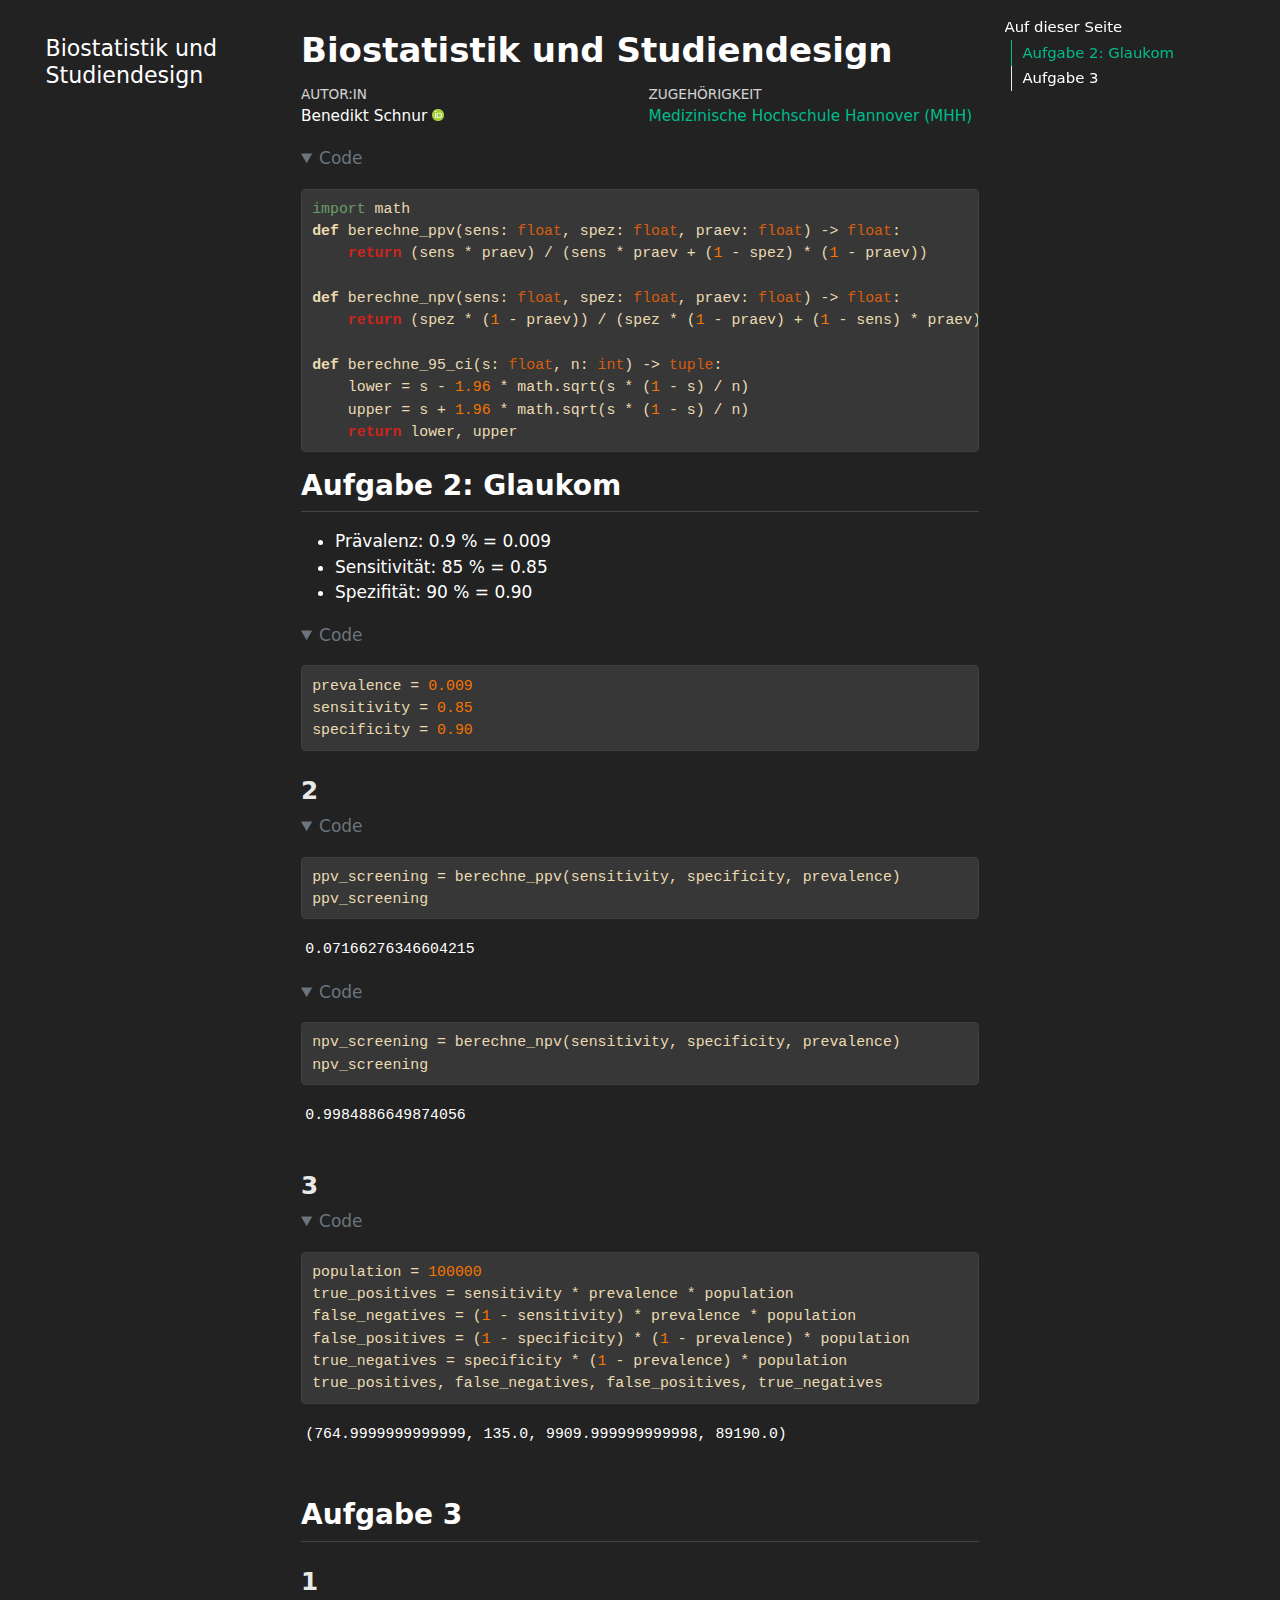
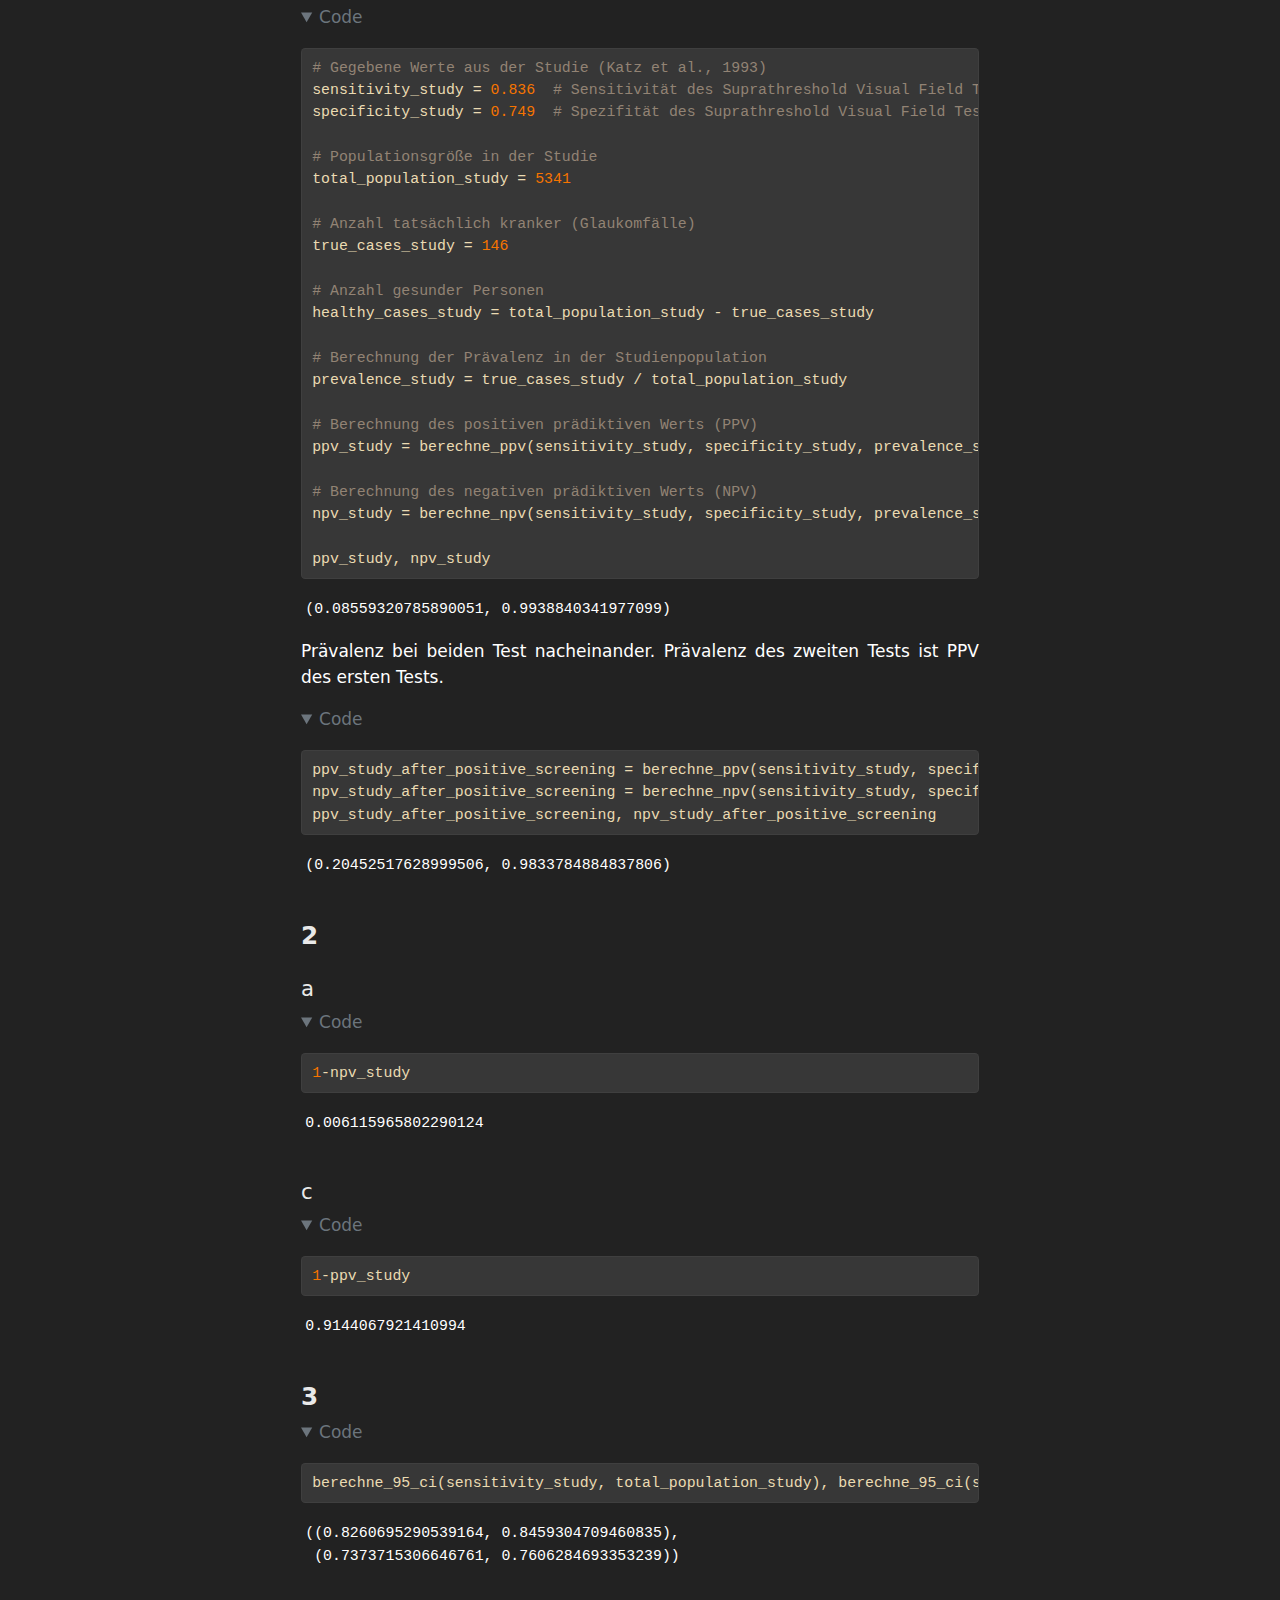
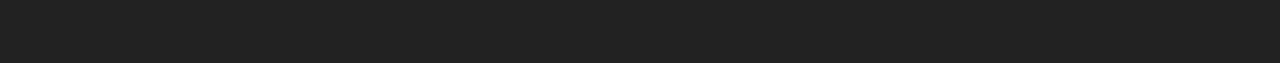
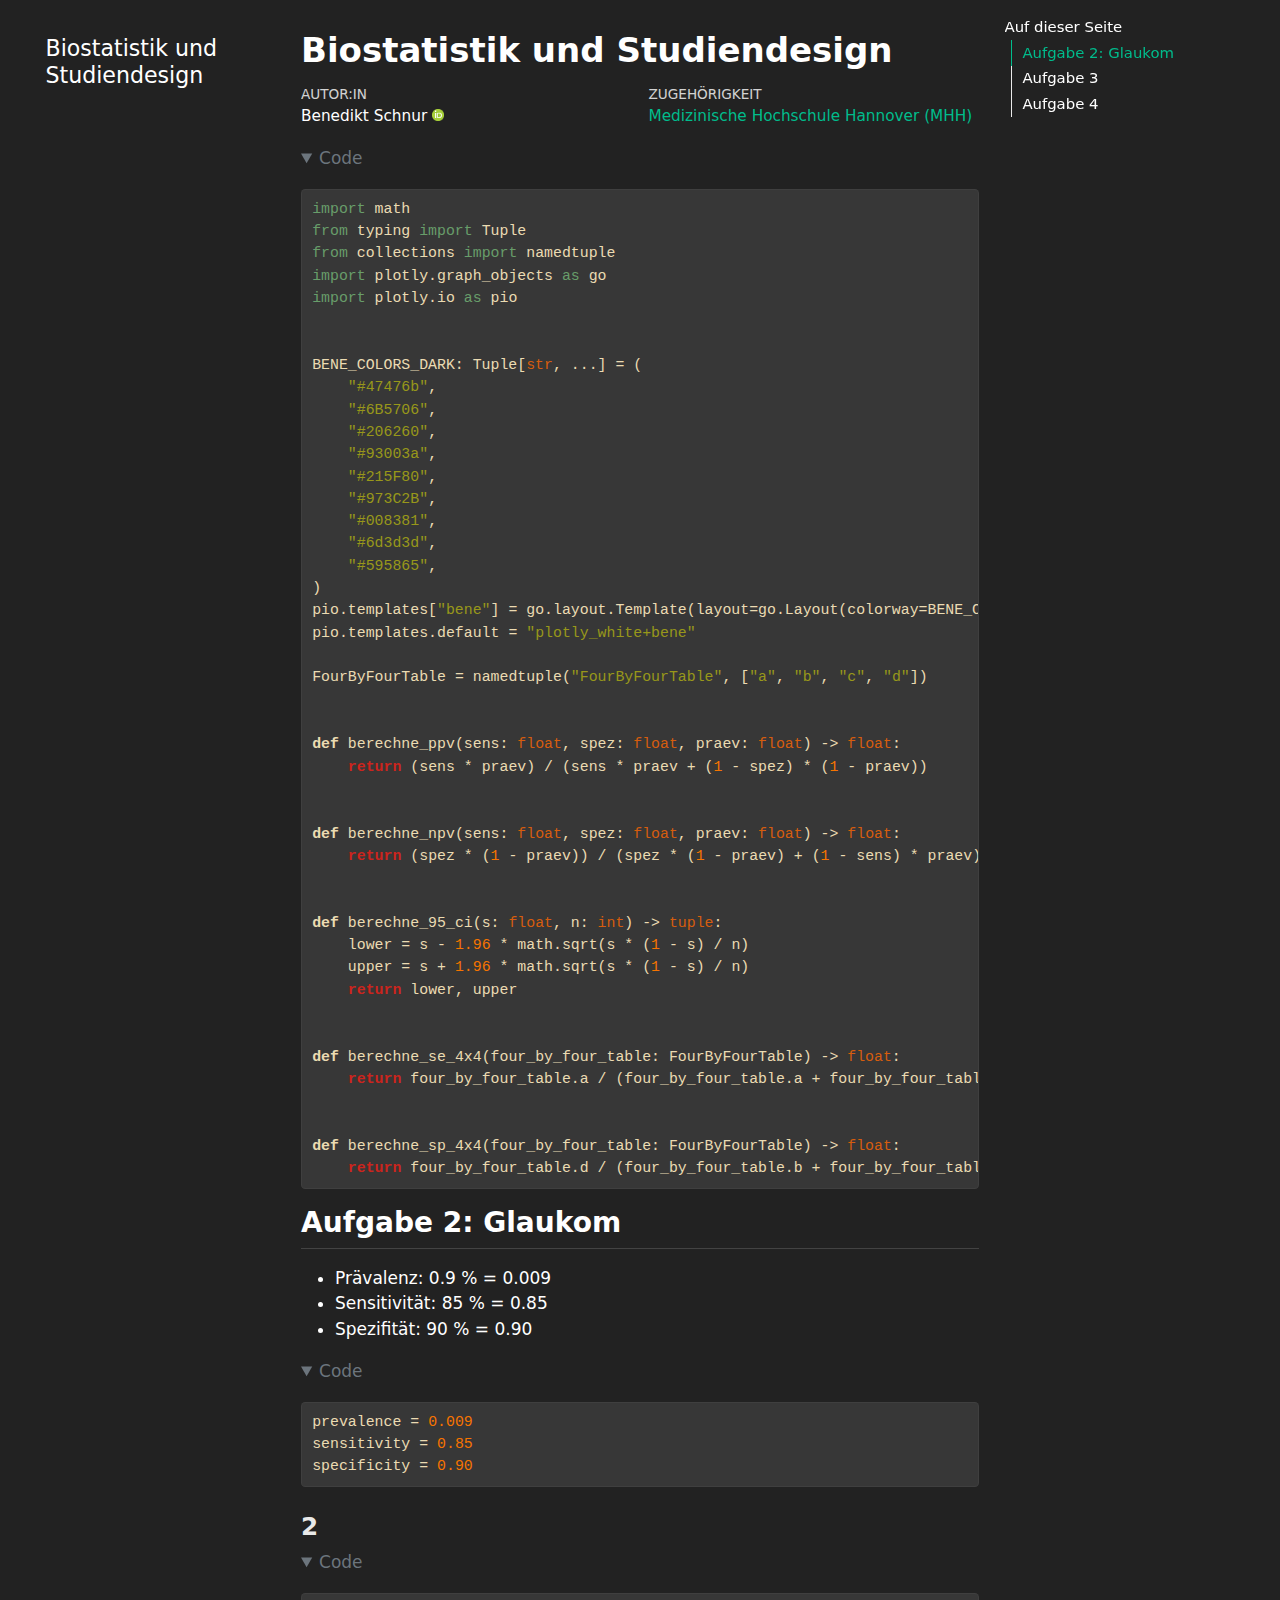
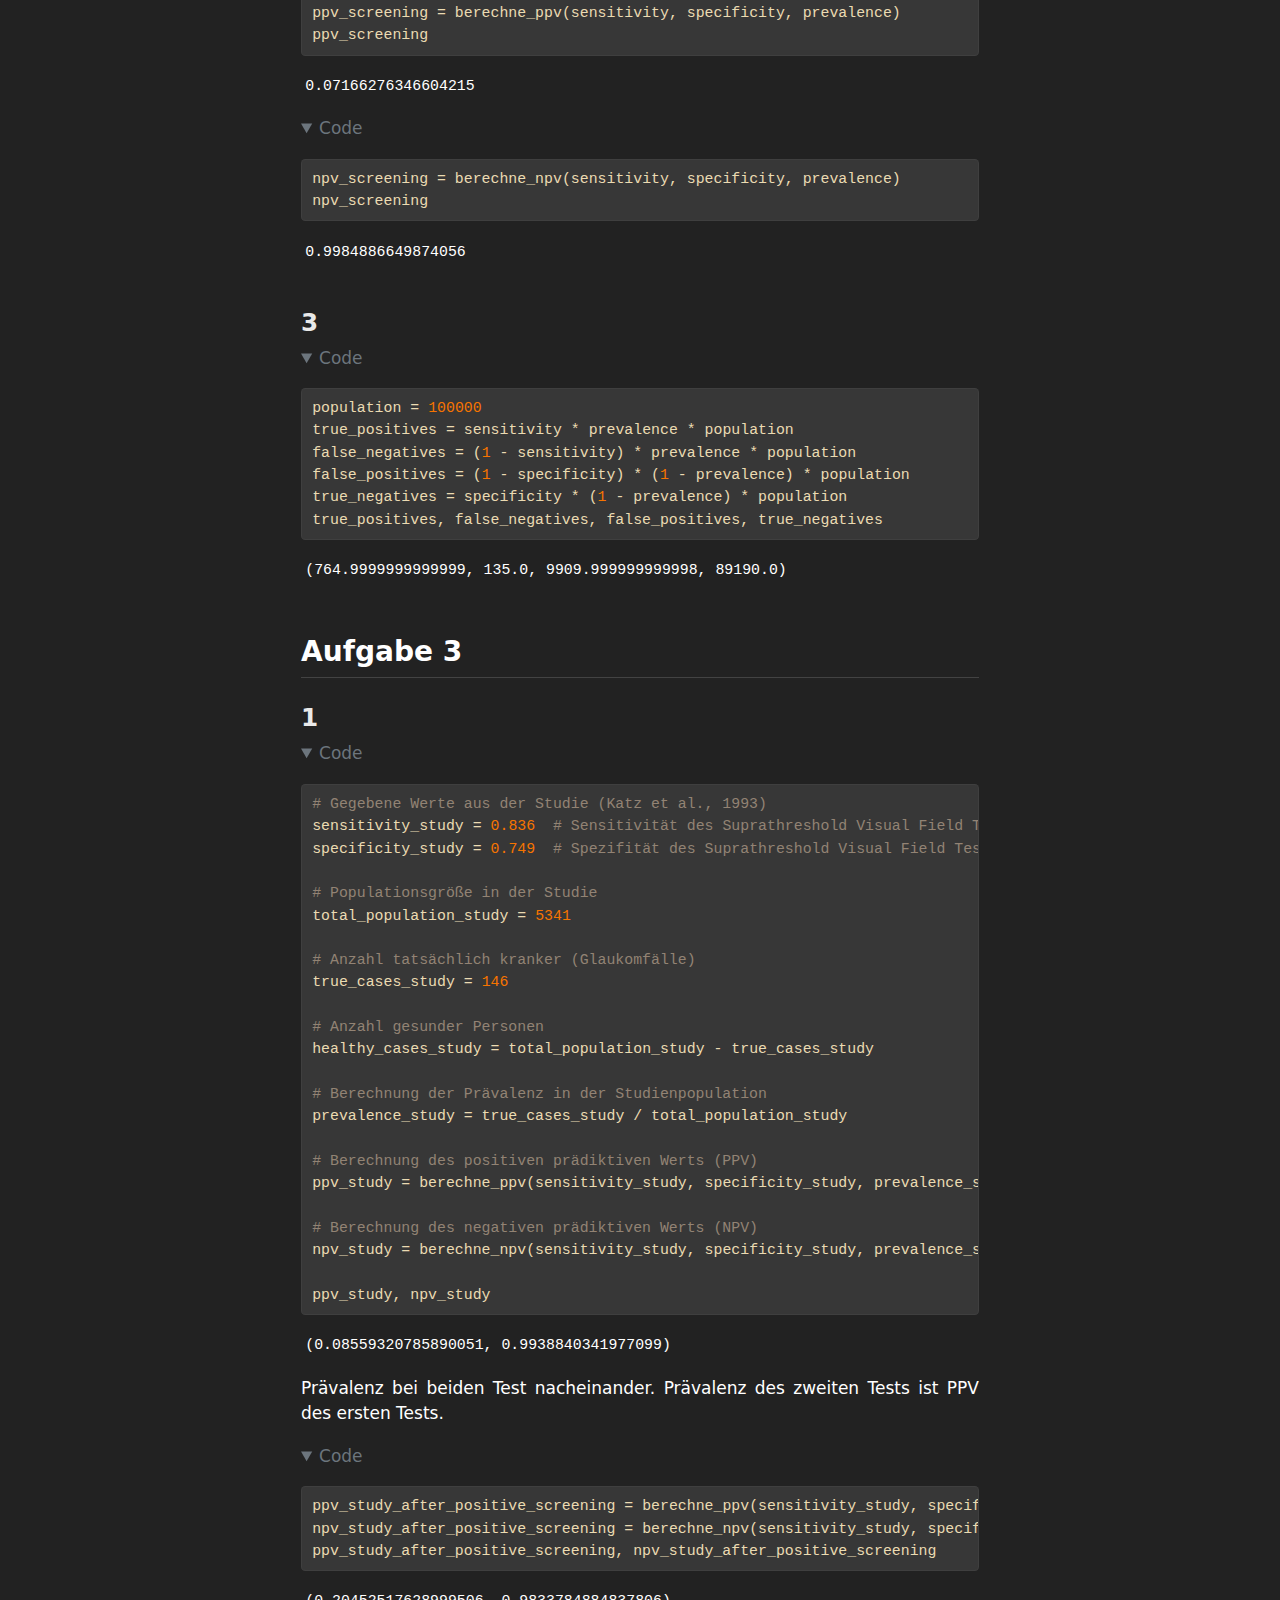
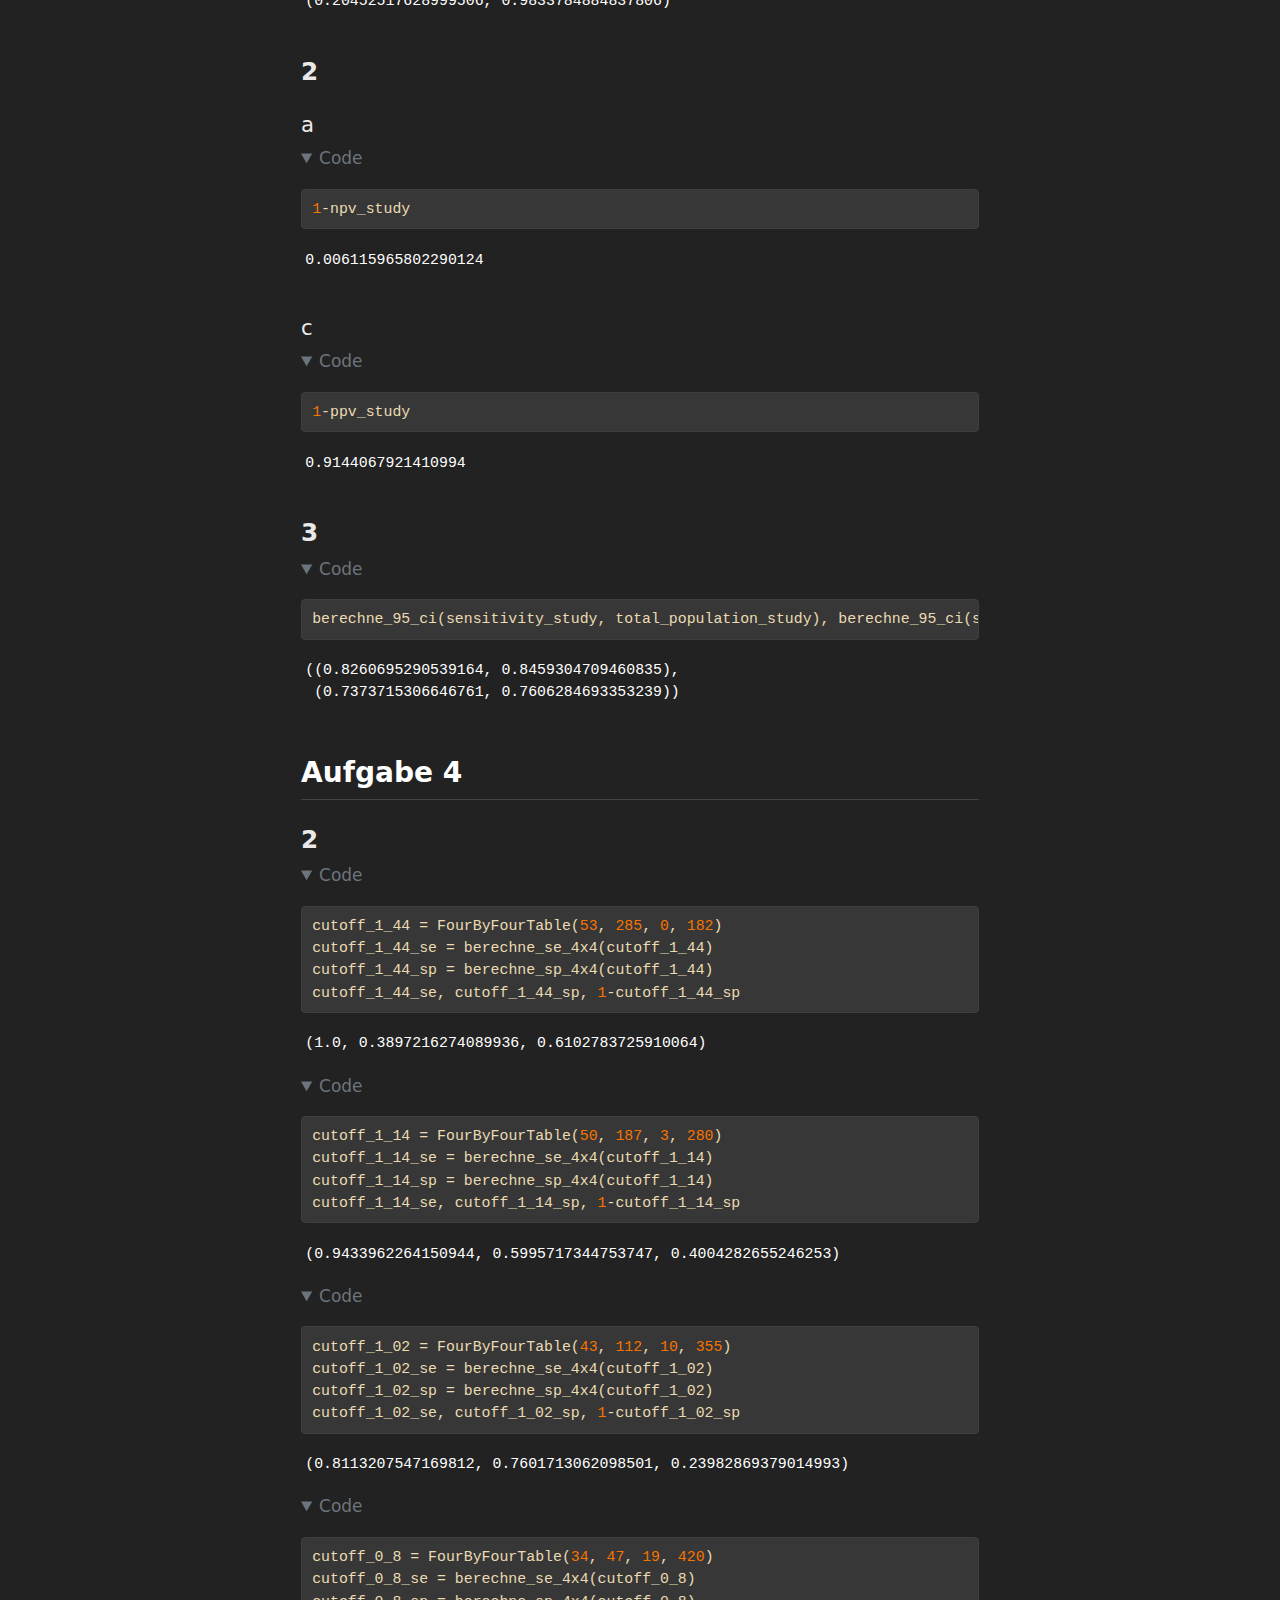
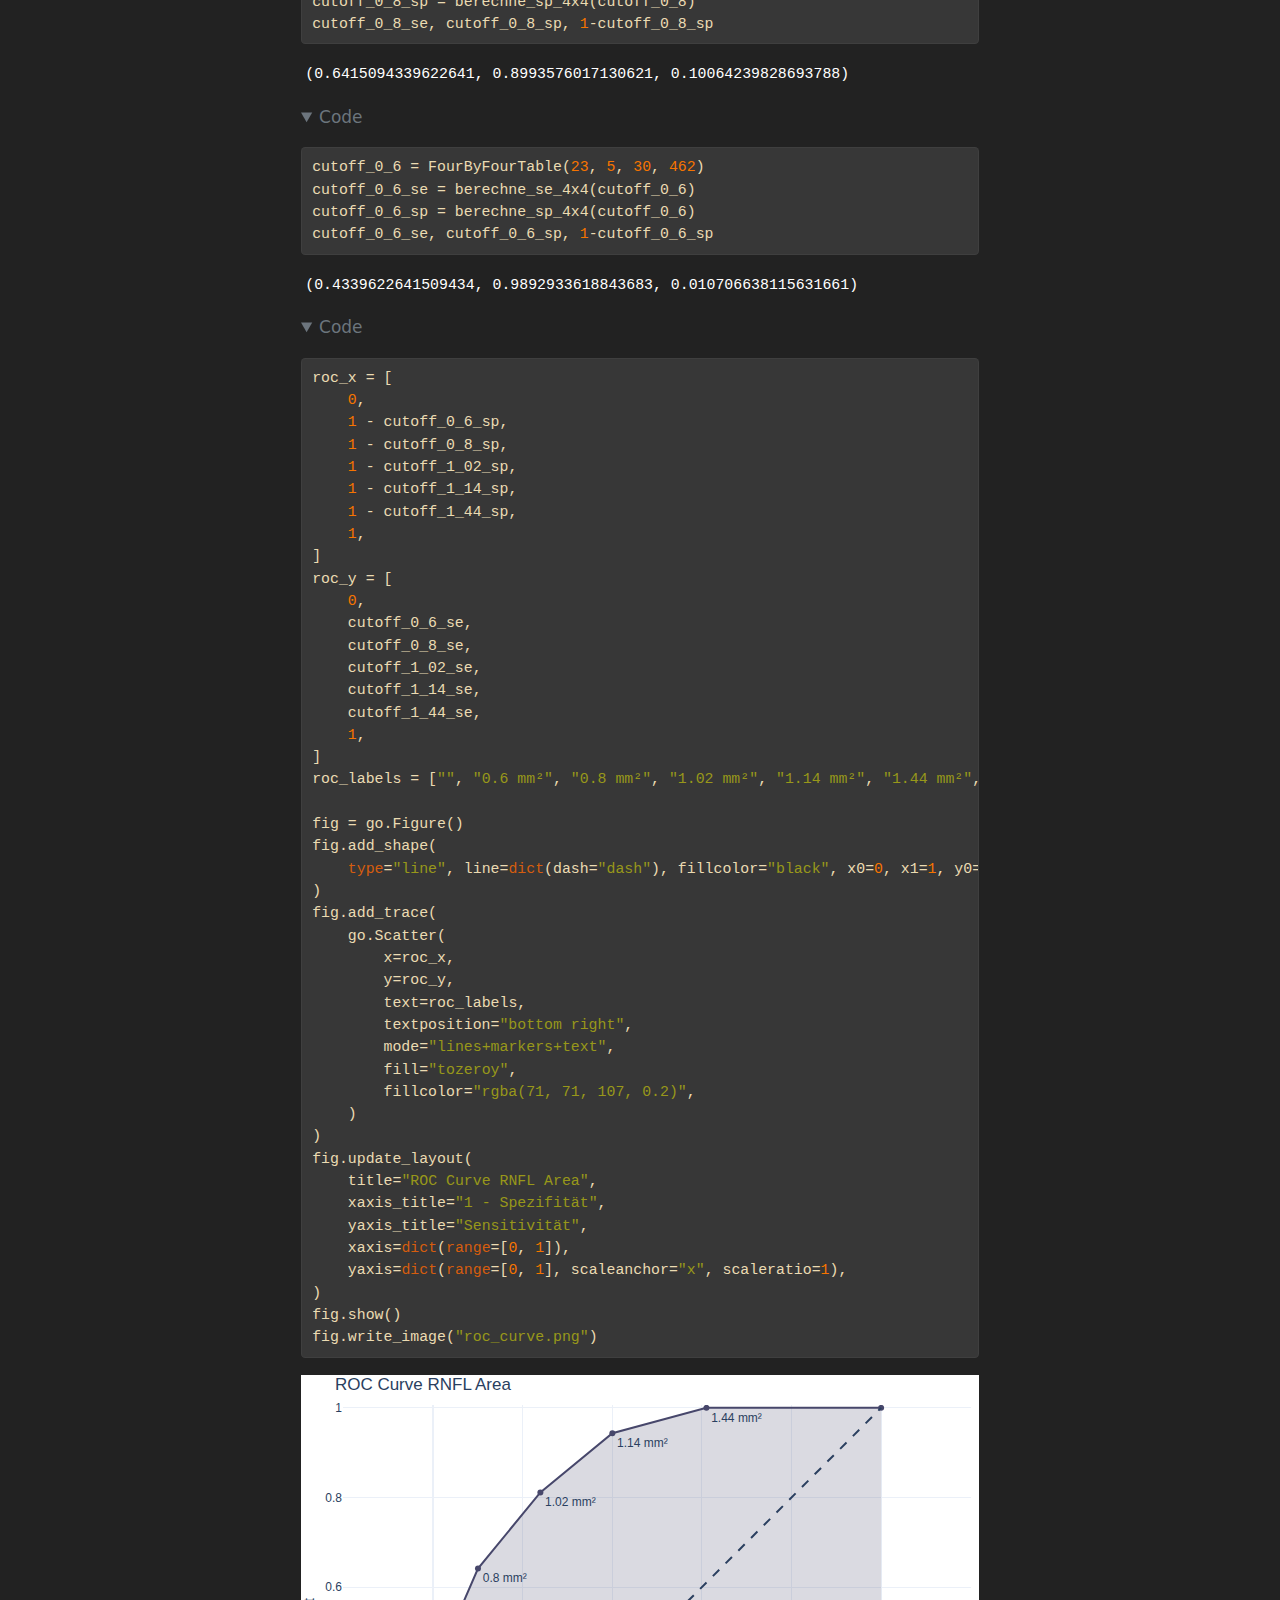
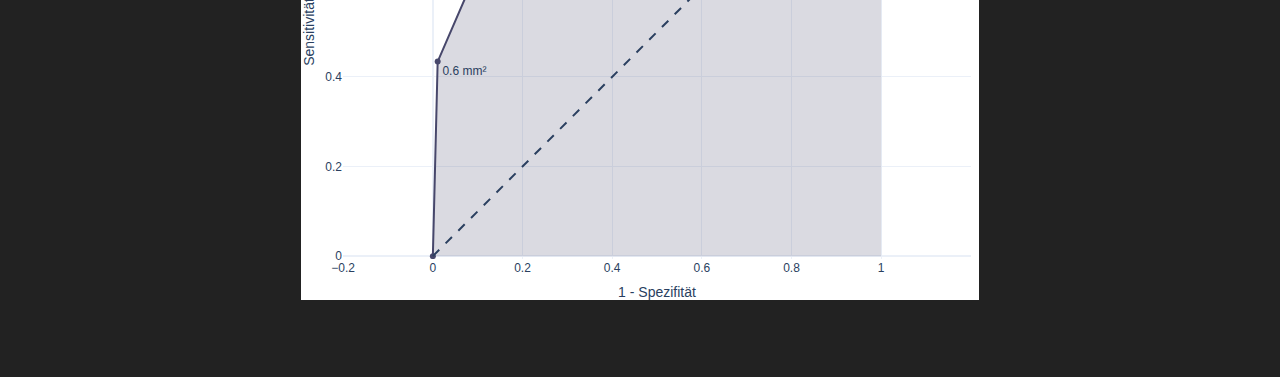
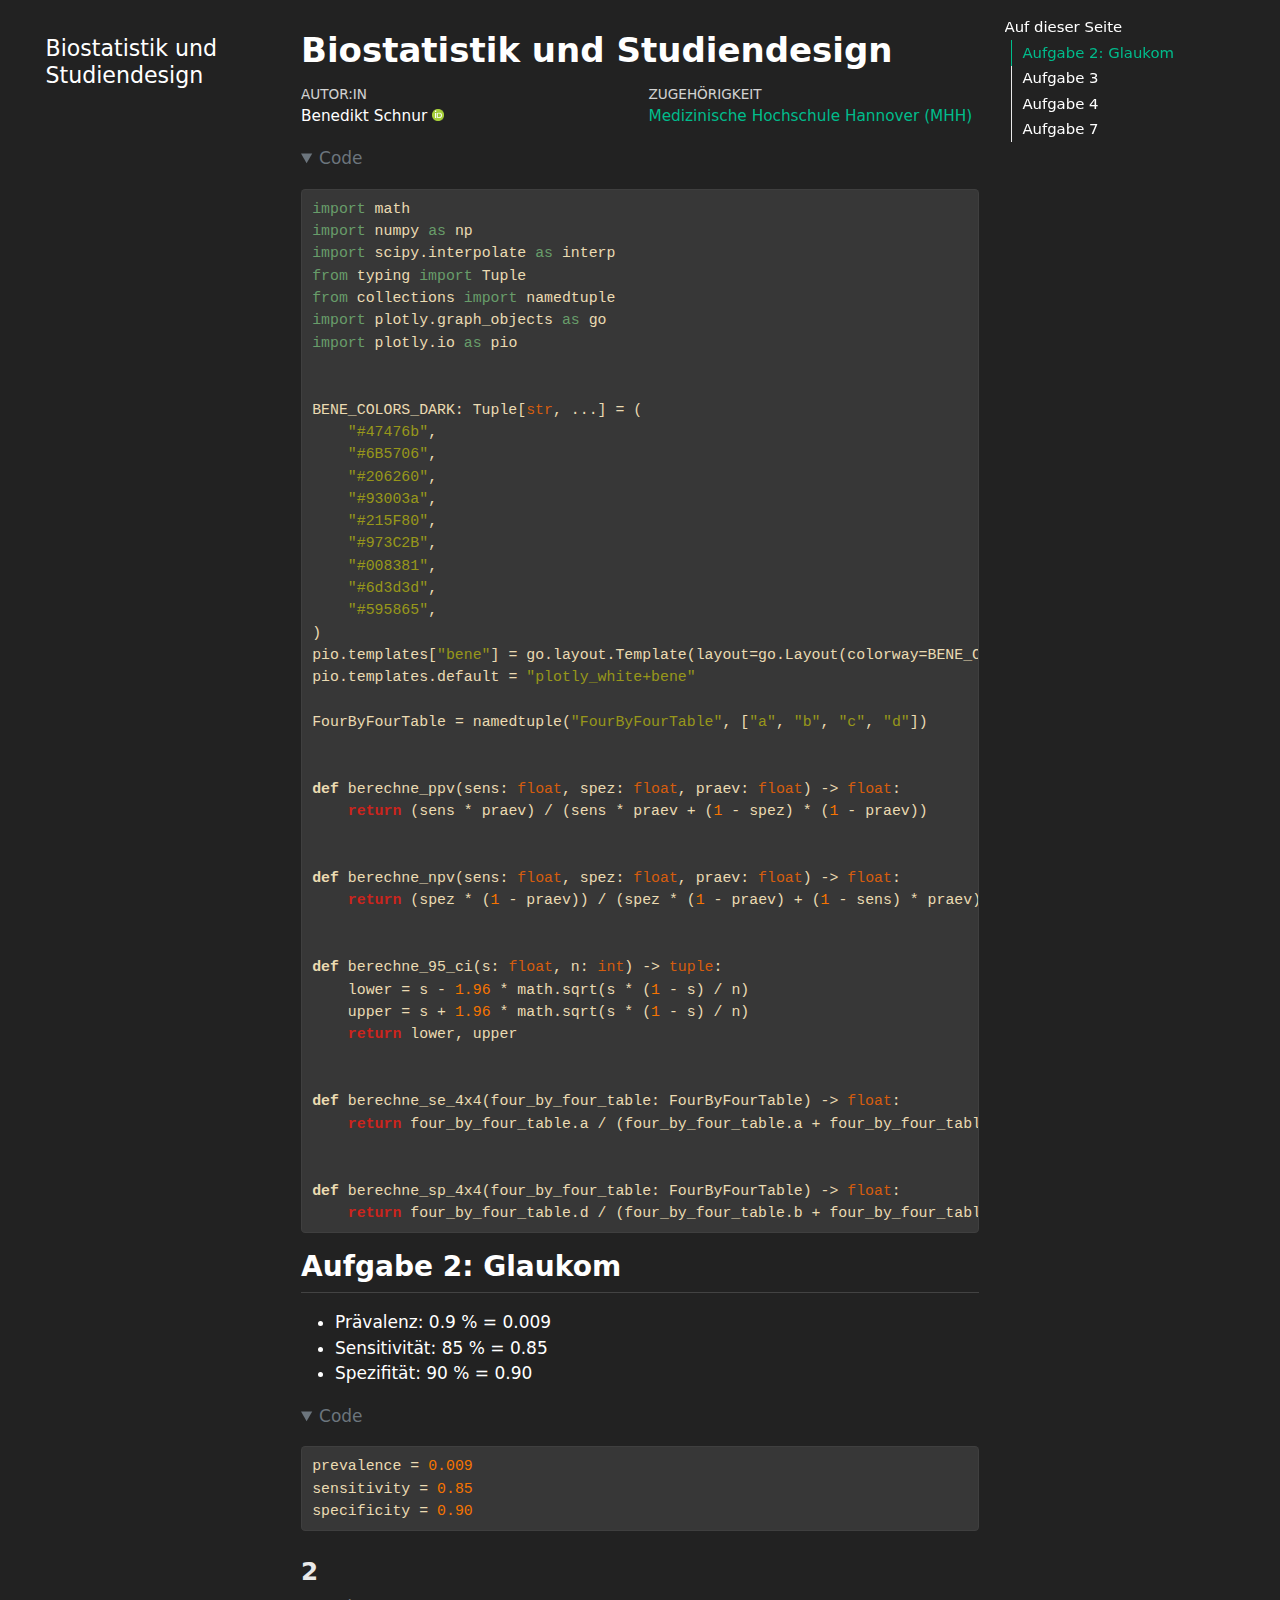
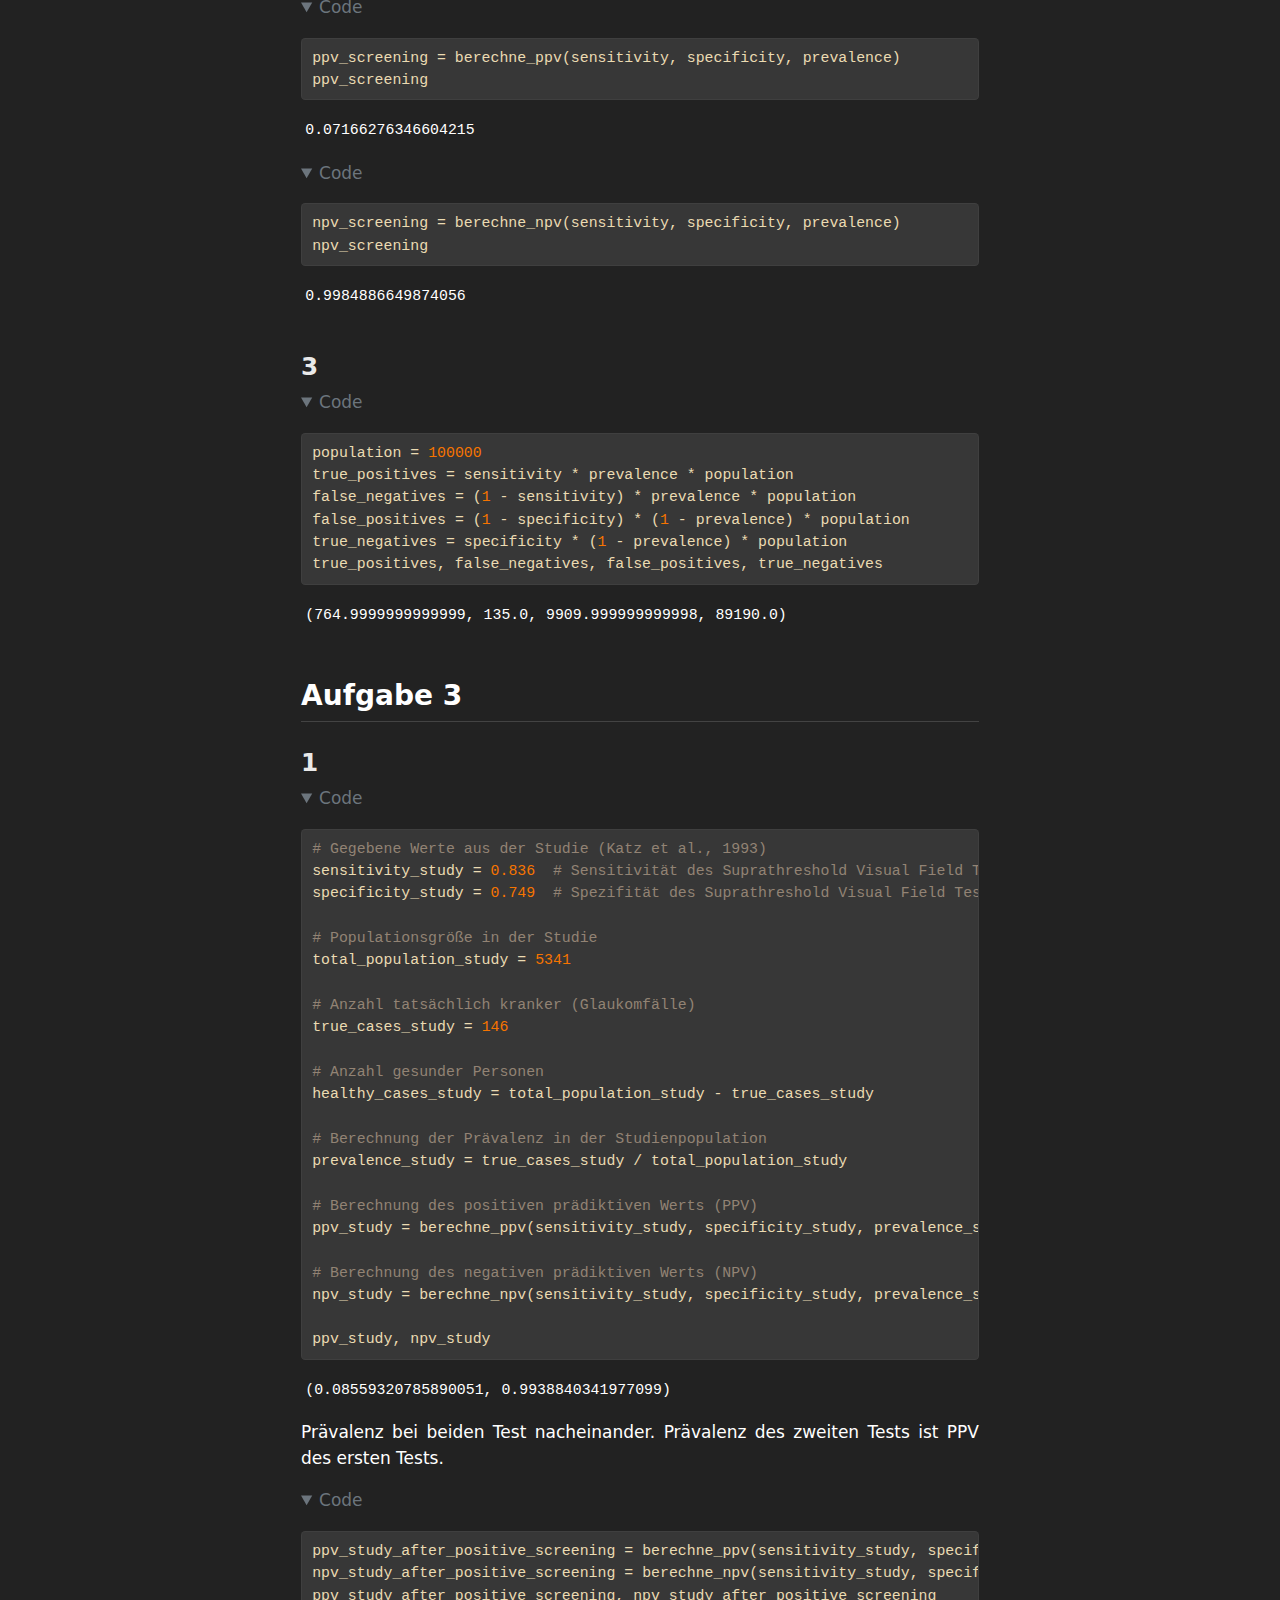
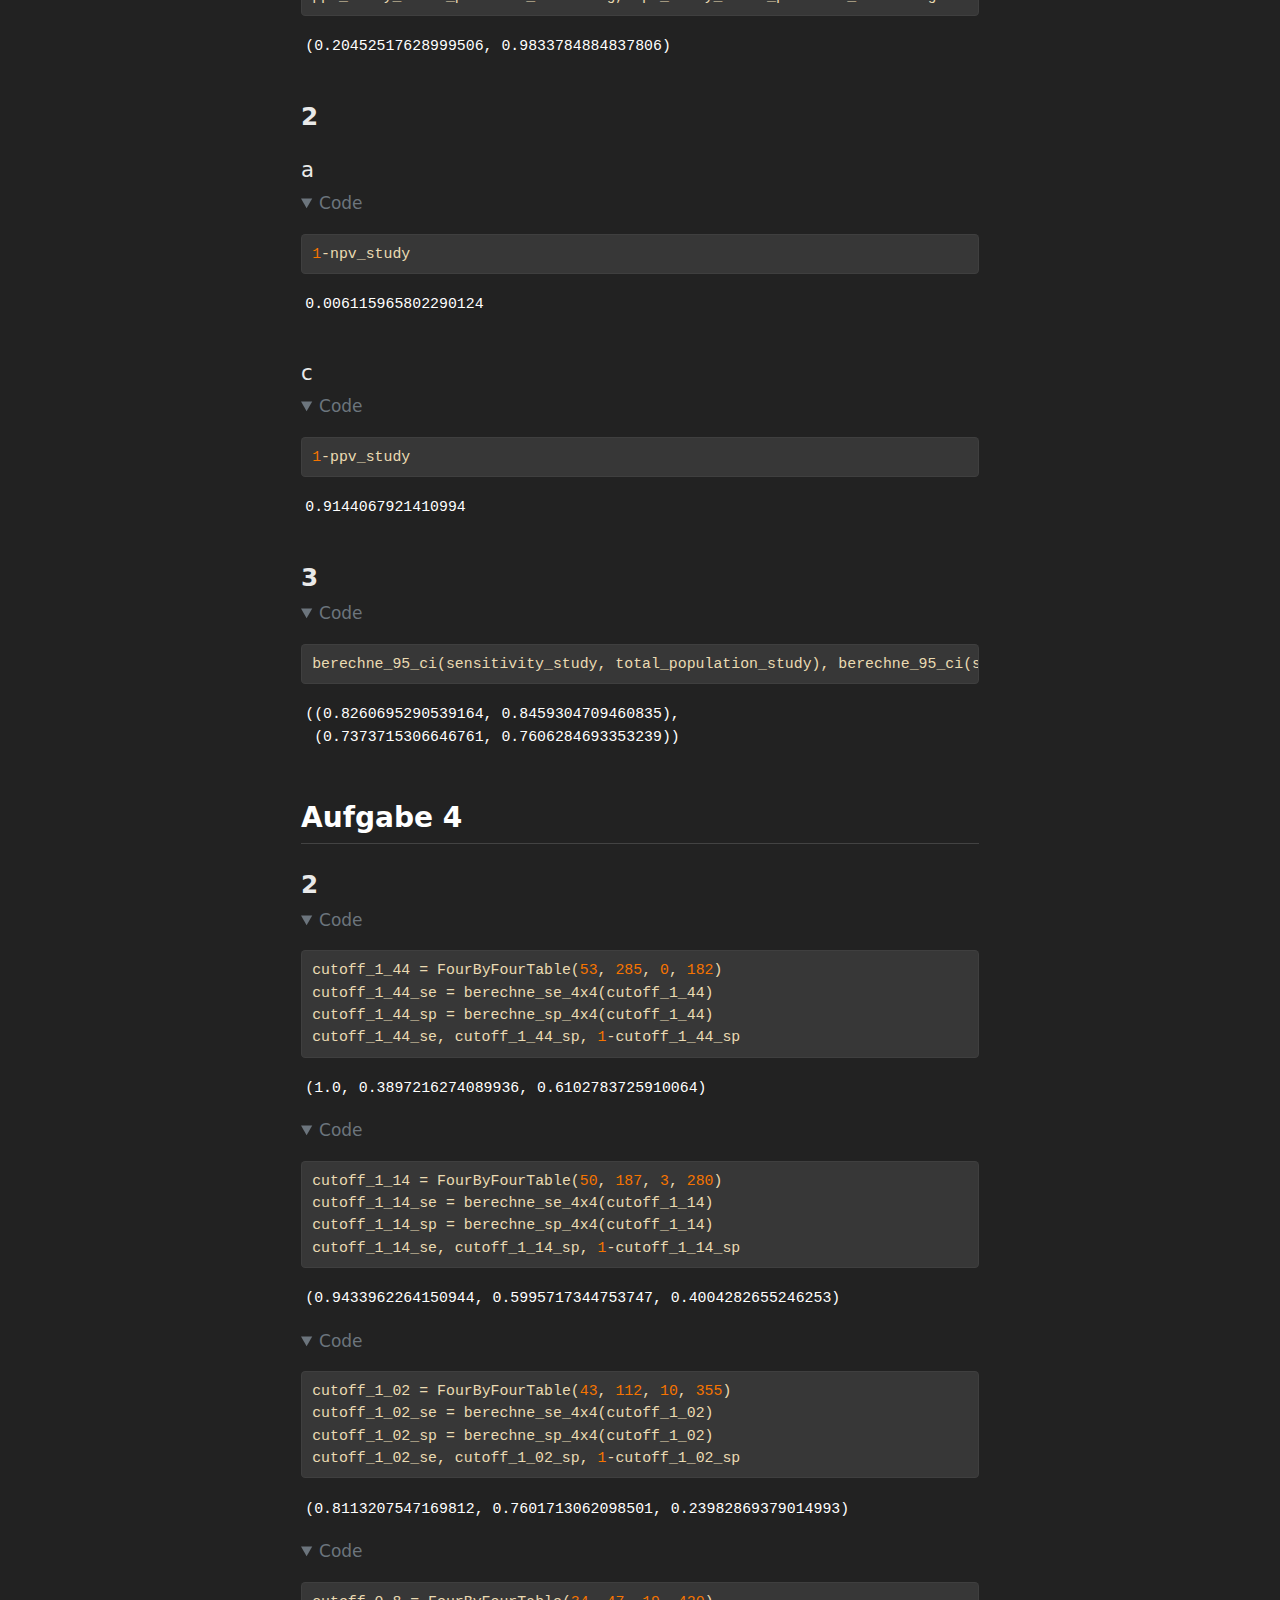
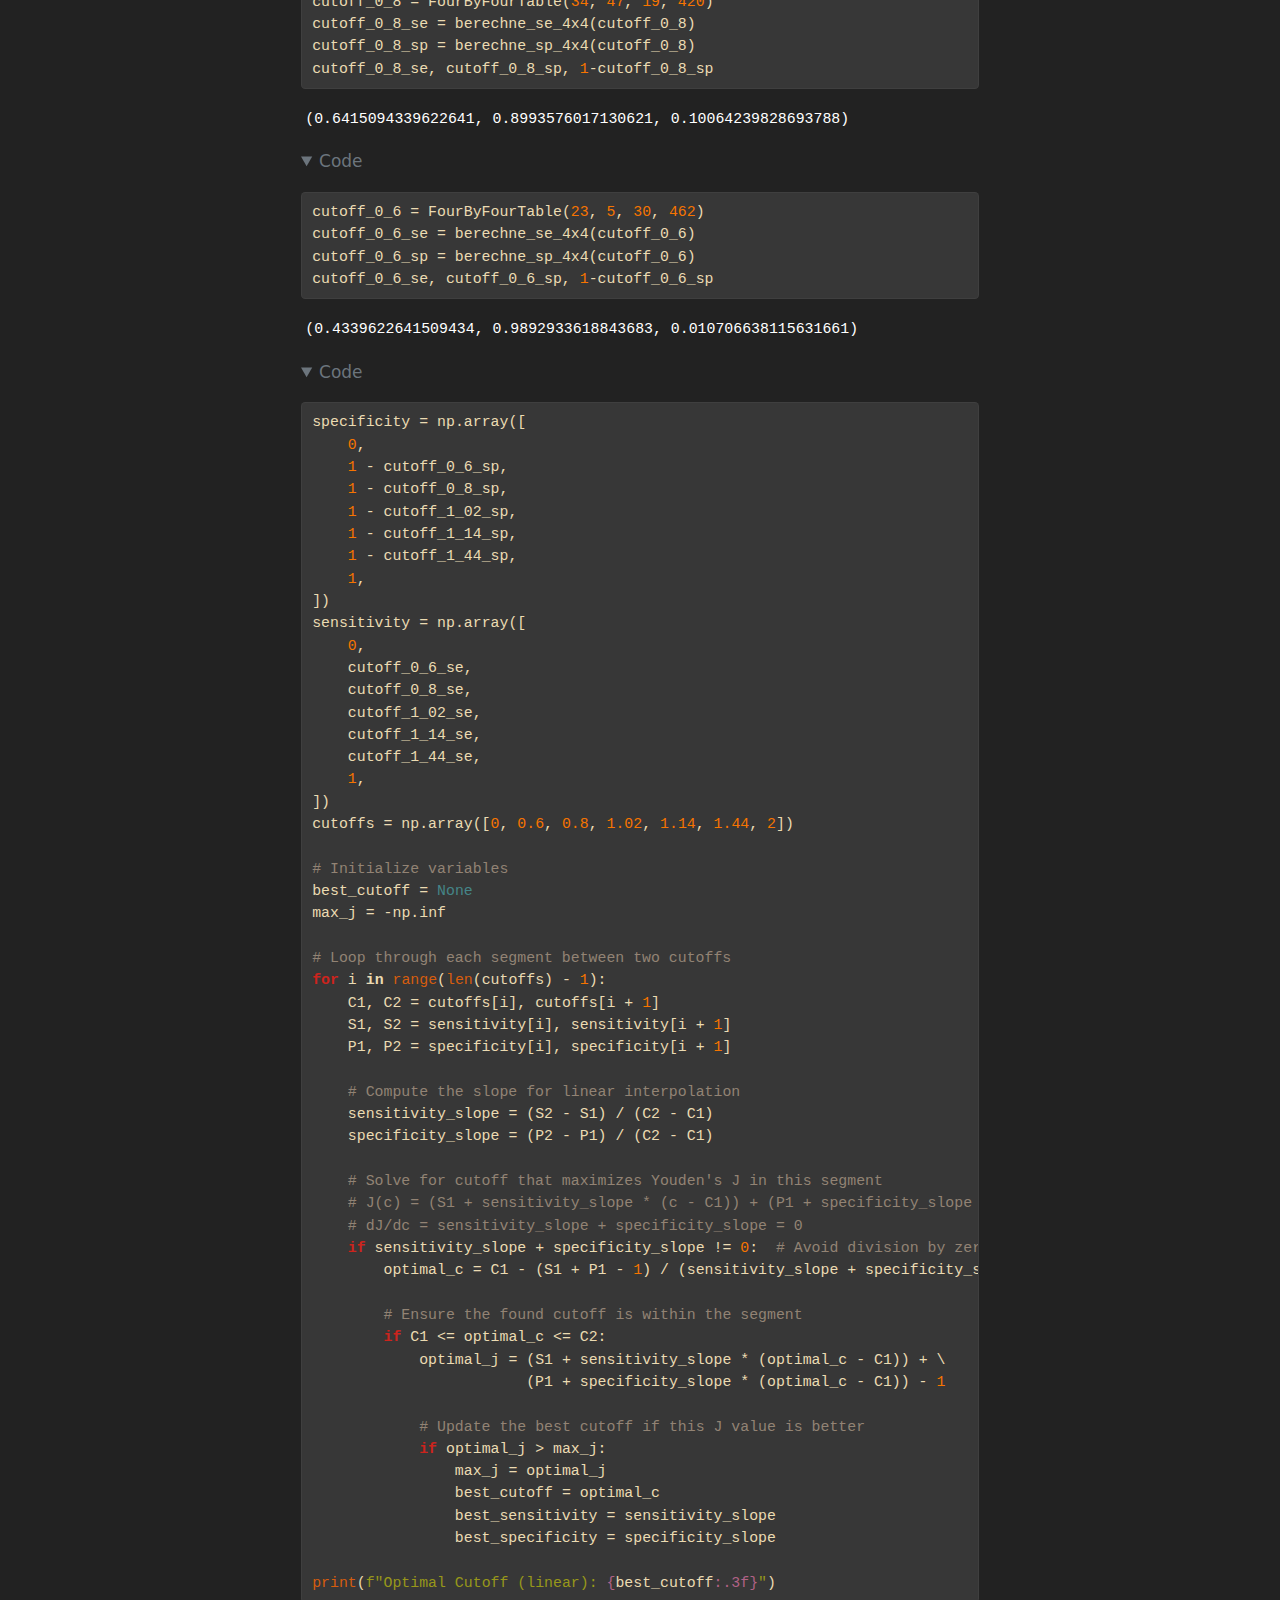
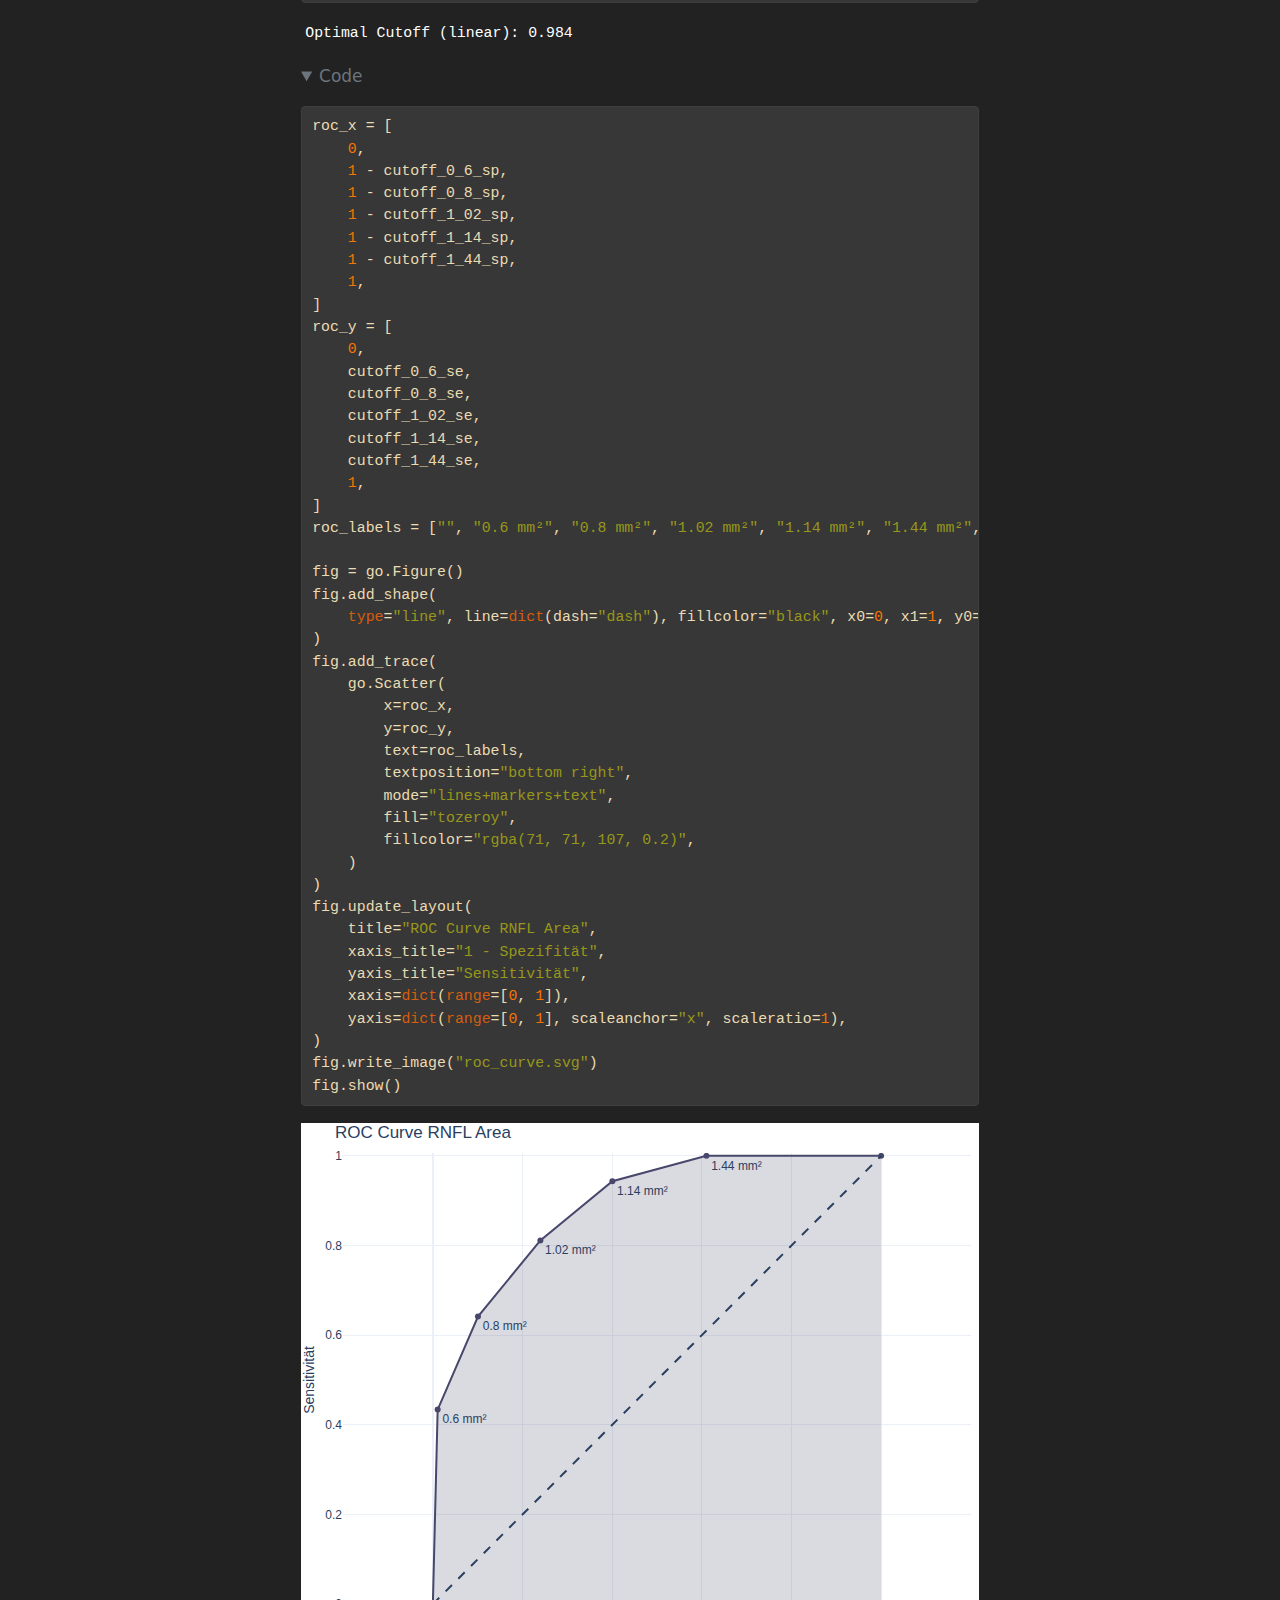
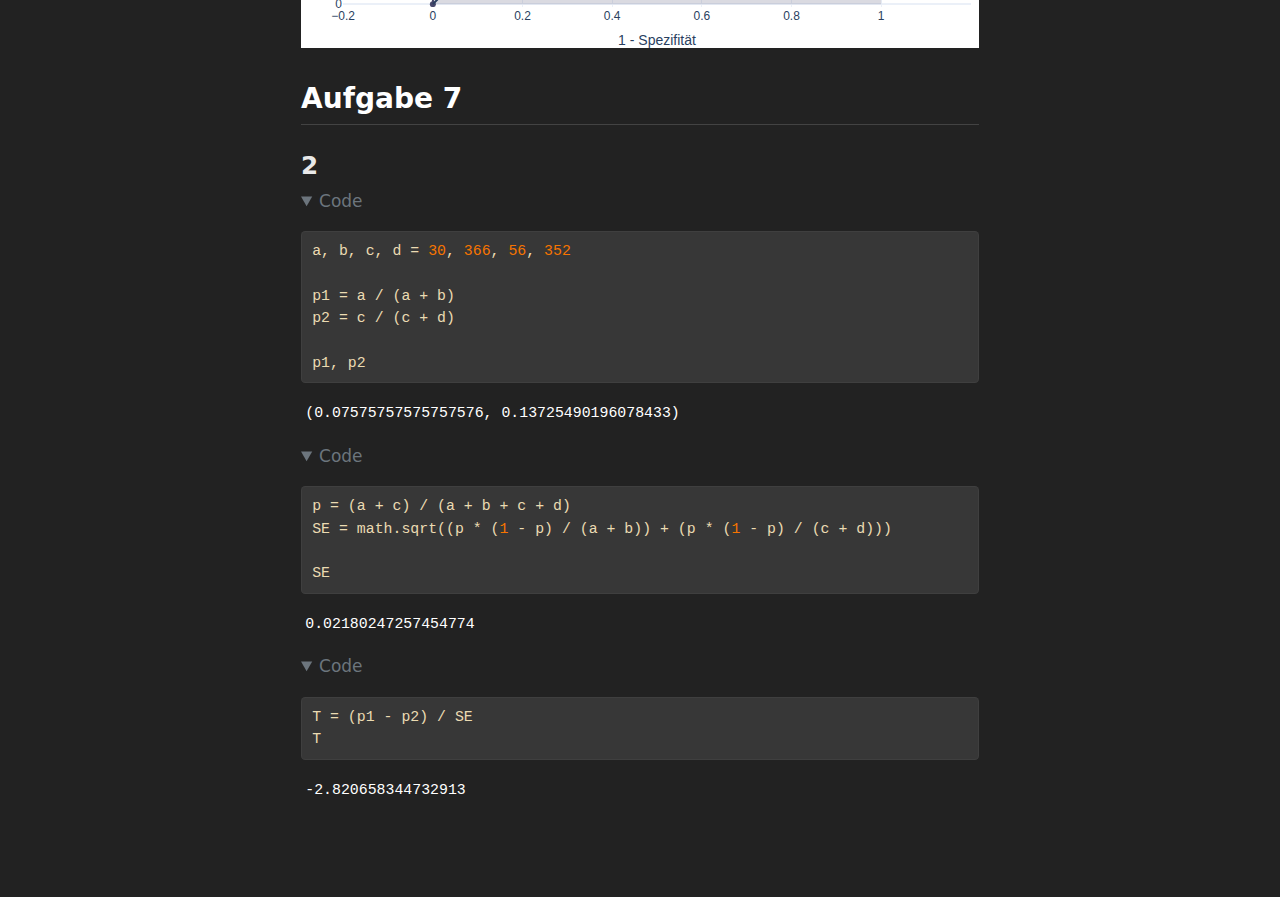
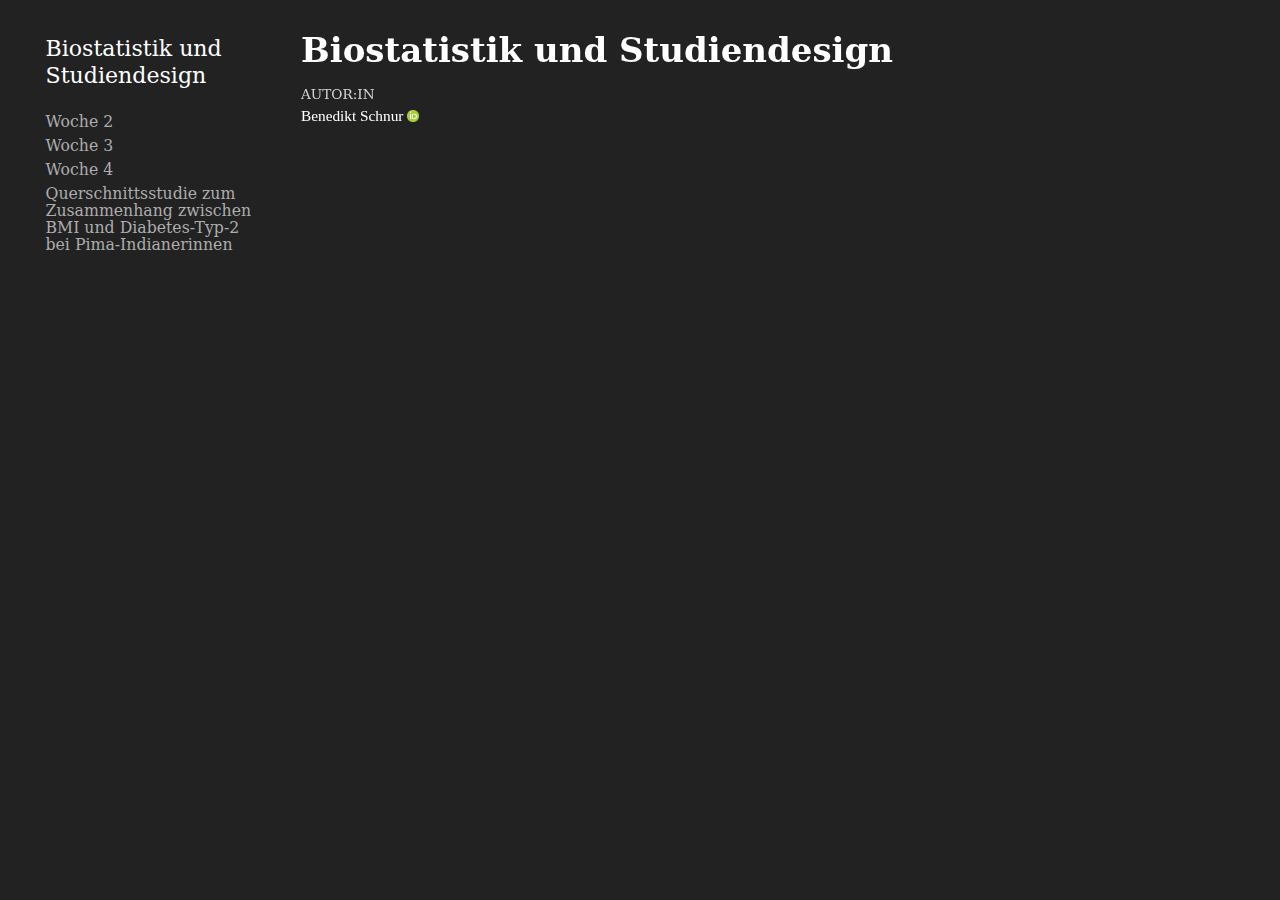
